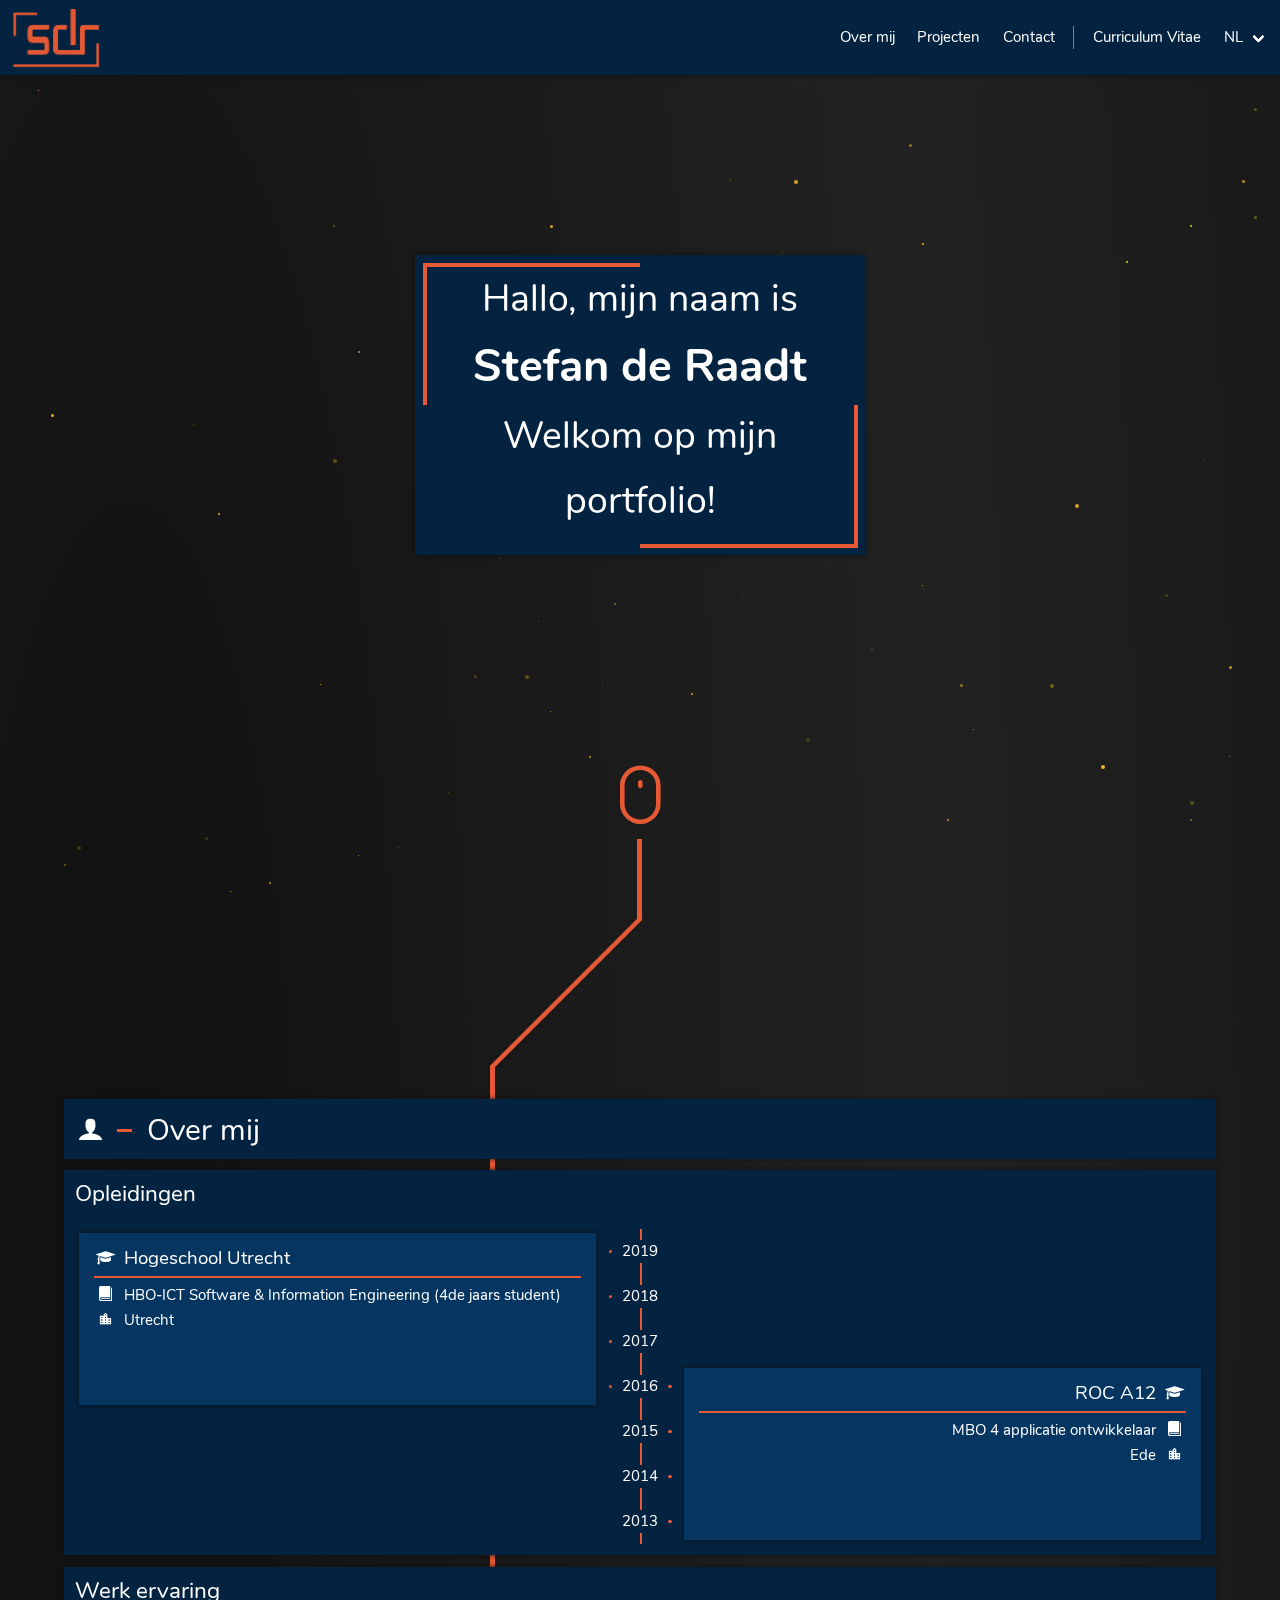
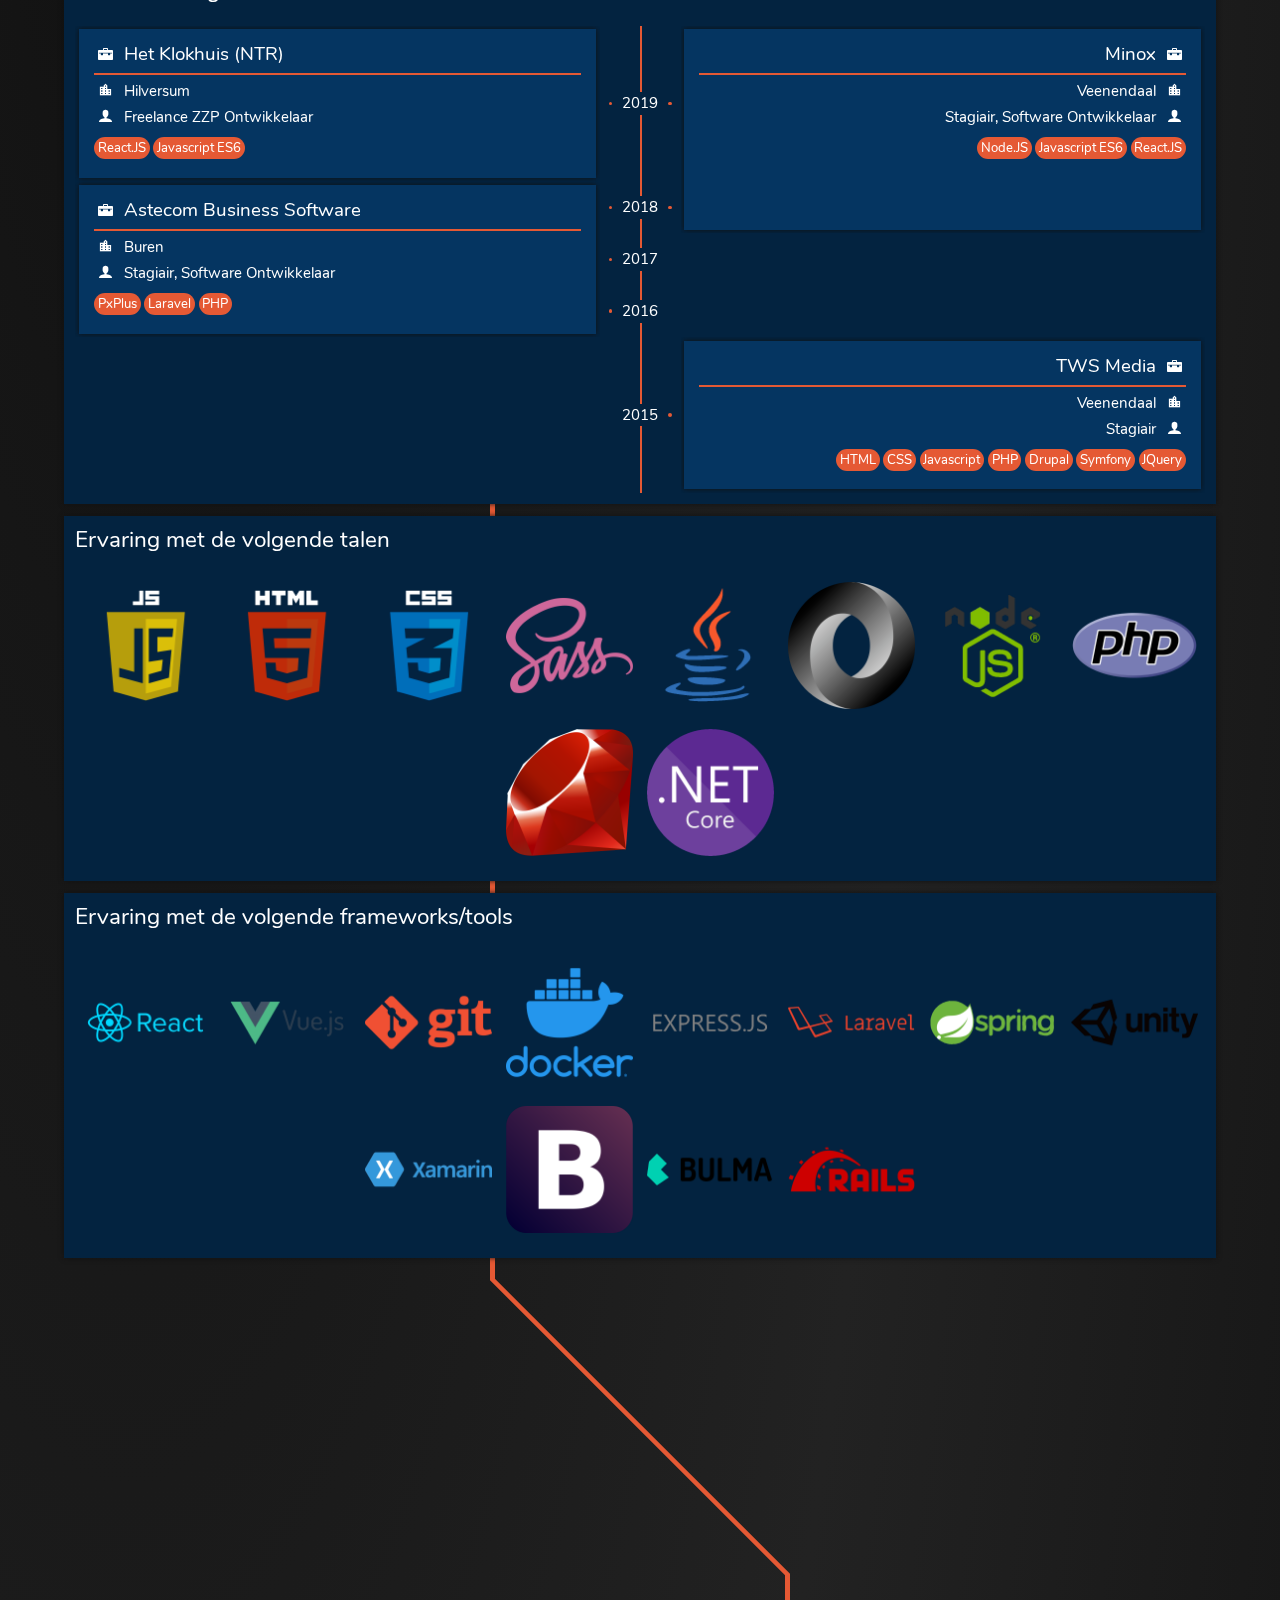
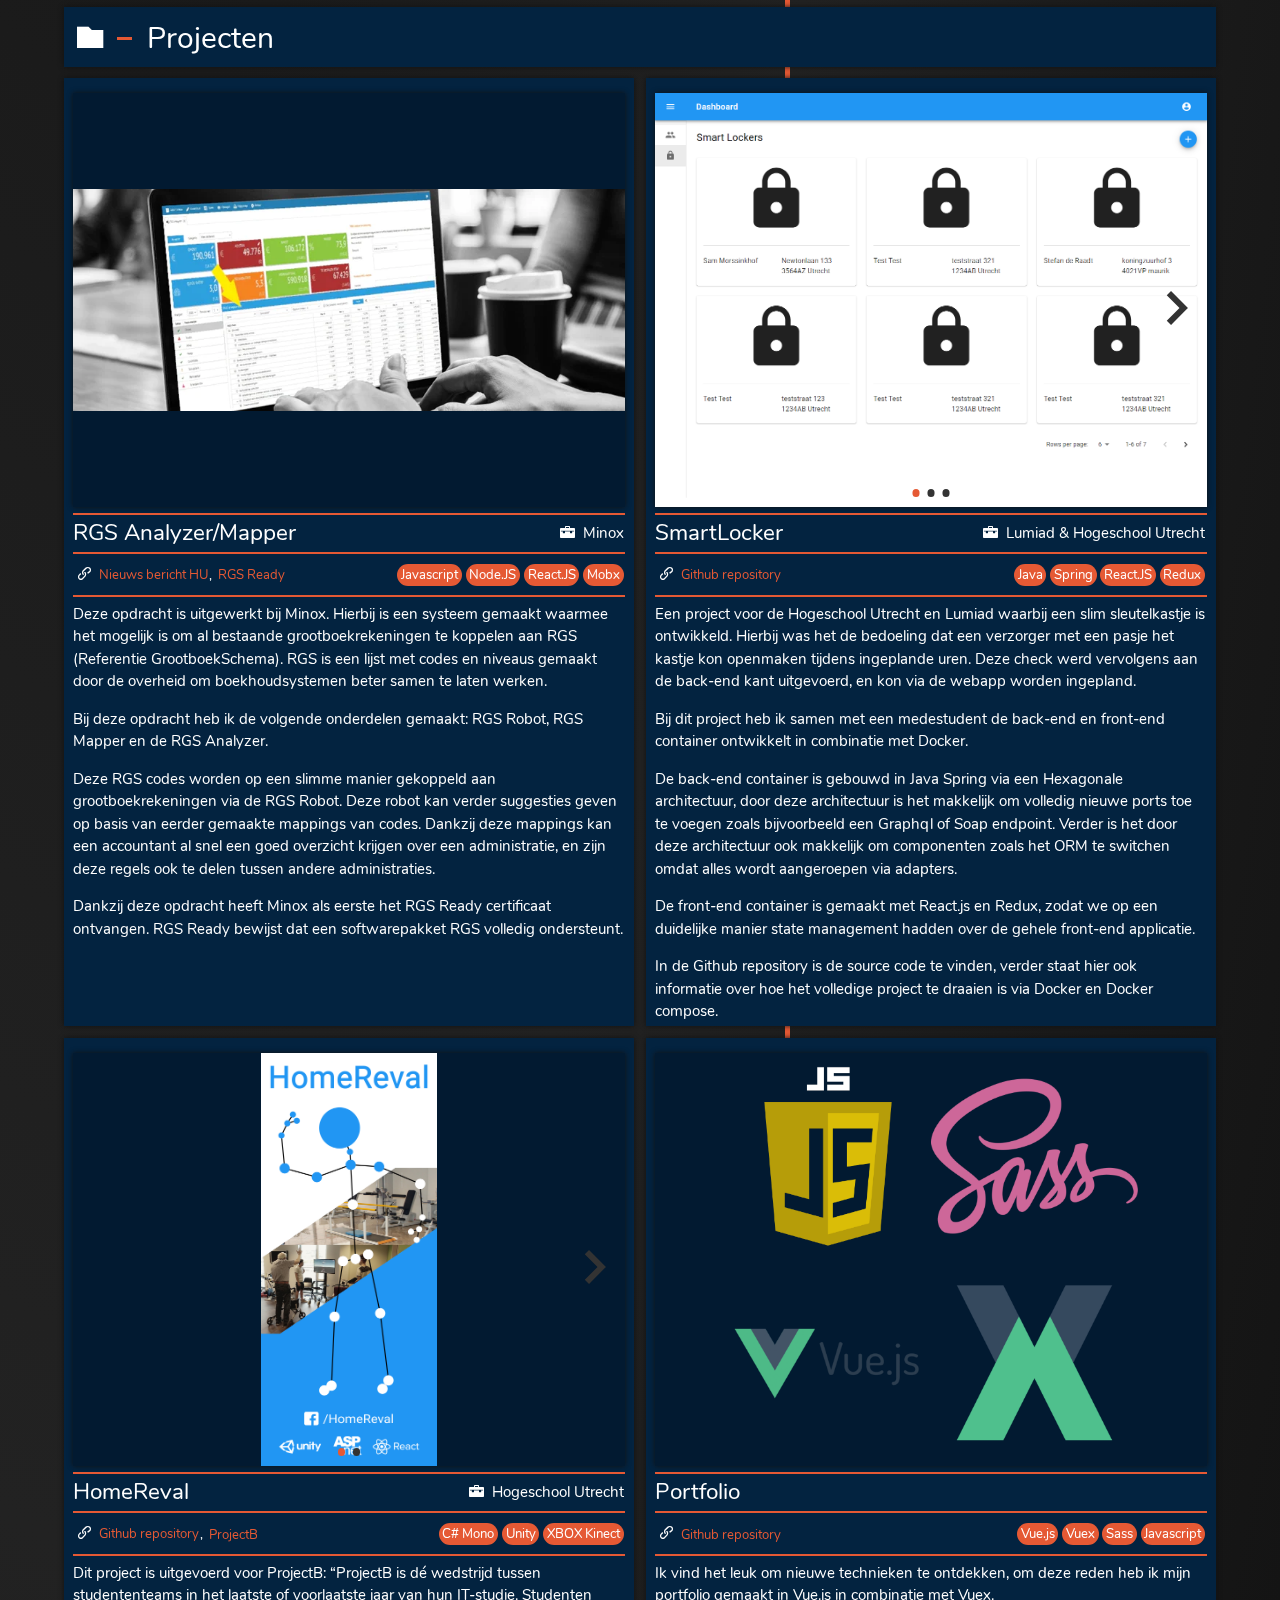
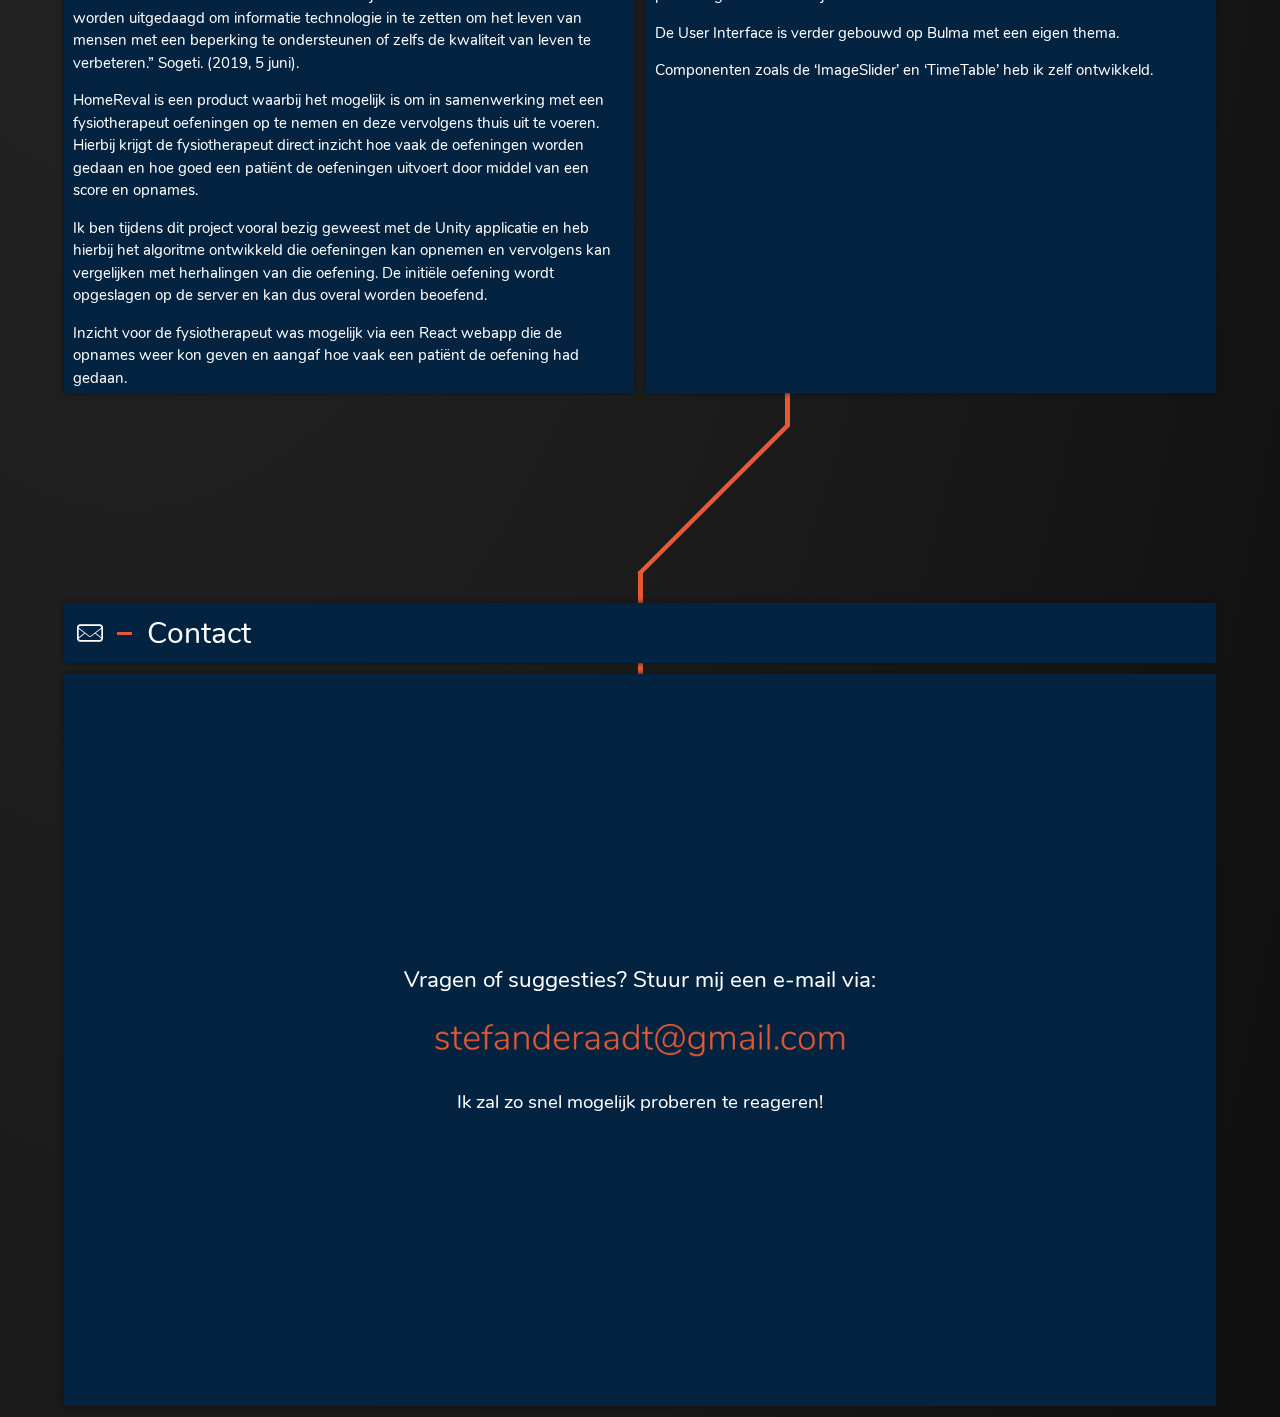
==== index.html @ 0559c555 "Small styling update" ====
<!DOCTYPE html>
<html lang="en">
    <head>
        <base href="/" />
        <meta charset="UTF-8" />
        <meta name="theme-color" content="#032340" />
        <meta
            name="description"
            content="Hello, my name is Stefan de Raadt. I'm a Software Developer from the Netherlands. On this site you can view my past experiences, educations and projects I have worked on."
        />
        <title>Portfolio - Stefan de Raadt</title>
        <link rel="icon" type="image/png" href="/img/stefanderaadt_favicon.png" />
        <meta name="viewport" content="width=device-width, initial-scale=1" />
    <link href="/css/13.e9253e850eeacfdb8cb6.css" rel="stylesheet"><link href="/css/0.e9253e850eeacfdb8cb6.css" rel="stylesheet"></head>
    <body>
        <div id="app"></div>
    <script type="text/javascript" src="/js/e9253e850eeacfdb8cb6.js"></script><script type="text/javascript" src="/js/1.e9253e850eeacfdb8cb6.chunk.js"></script><script type="text/javascript" src="/js/10.e9253e850eeacfdb8cb6.chunk.js"></script><script type="text/javascript" src="/js/2.e9253e850eeacfdb8cb6.chunk.js"></script><script type="text/javascript" src="/js/3.e9253e850eeacfdb8cb6.chunk.js"></script><script type="text/javascript" src="/js/4.e9253e850eeacfdb8cb6.chunk.js"></script><script type="text/javascript" src="/js/5.e9253e850eeacfdb8cb6.chunk.js"></script><script type="text/javascript" src="/js/7.e9253e850eeacfdb8cb6.chunk.js"></script><script type="text/javascript" src="/js/8.e9253e850eeacfdb8cb6.chunk.js"></script><script type="text/javascript" src="/js/9.e9253e850eeacfdb8cb6.chunk.js"></script><script type="text/javascript" src="/js/6.e9253e850eeacfdb8cb6.chunk.js"></script><script type="text/javascript" src="/js/11.e9253e850eeacfdb8cb6.chunk.js"></script><script type="text/javascript" src="/js/13.e9253e850eeacfdb8cb6.chunk.js"></script><script type="text/javascript" src="/js/0.e9253e850eeacfdb8cb6.chunk.js"></script></body>
</html>
---- css/13.e9253e850eeacfdb8cb6.css ----
@font-face{font-family:icomoon;src:url(/27f026b7b04cab1fce0d866ac9b030f3.eot);src:url(/27f026b7b04cab1fce0d866ac9b030f3.eot#iefix) format("embedded-opentype"),url(/20eb9d4a3ce5fc6c98508d06d0e3b0b8.ttf) format("truetype"),url([data-uri]) format("woff"),url(/5e19544deb8081b0eed5aa6bdc88b769.svg#icomoon) format("svg");font-weight:400;font-style:normal;font-display:block}[class*=" icon-"],[class^=icon-]{font-family:icomoon!important;speak:none;font-style:normal;font-weight:400;font-variant:normal;text-transform:none;line-height:1;-webkit-font-smoothing:antialiased;-moz-osx-font-smoothing:grayscale}.icon-contact:before,.icon-email:before,.icon-envelope:before,.icon-letter:before,.icon-mail:before{content:"\e904"}.icon-location_city:before{content:"\e906"}.icon-cheveron-left:before{content:"\e902"}.icon-cheveron-right:before{content:"\e903"}.icon-graduation-cap:before,.icon-mortar-board:before{content:"\e905"}.icon-mouse:before{content:"\e900"}.icon-home:before{content:"\e901"}.icon-image:before{content:"\e90d"}.icon-book:before{content:"\e91f"}.icon-folder:before{content:"\e92f"}.icon-user:before{content:"\e971"}.icon-cogs:before{content:"\e995"}.icon-briefcase:before{content:"\e9ae"}.icon-link:before{content:"\e9cb"}.icon-share2:before{content:"\ea82"}.icon-github:before{content:"\eab0"}.icon-linkedin:before{content:"\eac9"}
---- css/0.e9253e850eeacfdb8cb6.css ----
@font-face{font-family:Nunito;font-style:normal;font-weight:400;src:local("Nunito Regular"),local("Nunito-Regular"),url(/e9f64790b131c08d6b34a9ecdc453876.ttf) format("truetype");unicode-range:U+00??,U+0131,U+0152-0153,U+02bb-02bc,U+02c6,U+02da,U+02dc,U+2000-206f,U+2074,U+20ac,U+2122,U+2191,U+2193,U+2212,U+2215,U+feff,U+fffd}@font-face{font-family:Nunito;font-style:normal;font-weight:700;src:local("Nunito Bold"),local("Nunito-Bold"),url(/a8c930b08cd5fda37ea9f1c105d1ac61.ttf) format("truetype");unicode-range:U+00??,U+0131,U+0152-0153,U+02bb-02bc,U+02c6,U+02da,U+02dc,U+2000-206f,U+2074,U+20ac,U+2122,U+2191,U+2193,U+2212,U+2215,U+feff,U+fffd}@keyframes spinAround{0%{transform:rotate(0deg)}to{transform:rotate(359deg)}}.breadcrumb,.button,.delete,.file,.is-unselectable,.modal-close,.pagination-ellipsis,.pagination-link,.pagination-next,.pagination-previous,.tabs{-webkit-touch-callout:none;-webkit-user-select:none;-moz-user-select:none;-ms-user-select:none;user-select:none}.navbar-link:not(.is-arrowless):after,.select:not(.is-multiple):not(.is-loading):after{border:3px solid transparent;border-radius:2px;border-right:0;border-top:0;content:" ";display:block;height:.625em;margin-top:-.4375em;pointer-events:none;position:absolute;top:50%;transform:rotate(-45deg);transform-origin:center;width:.625em}.block:not(:last-child),.box:not(:last-child),.breadcrumb:not(:last-child),.content:not(:last-child),.highlight:not(:last-child),.level:not(:last-child),.list:not(:last-child),.message:not(:last-child),.notification:not(:last-child),.progress:not(:last-child),.subtitle:not(:last-child),.table-container:not(:last-child),.table:not(:last-child),.tabs:not(:last-child),.title:not(:last-child){margin-bottom:1.5rem}.delete,.modal-close{-moz-appearance:none;-webkit-appearance:none;background-color:rgba(0,0,0,.2);border:none;border-radius:290486px;cursor:pointer;pointer-events:auto;display:inline-block;flex-grow:0;flex-shrink:0;font-size:0;height:20px;max-height:20px;max-width:20px;min-height:20px;min-width:20px;outline:none;position:relative;vertical-align:top;width:20px}.delete:after,.delete:before,.modal-close:after,.modal-close:before{background-color:#fff;content:"";display:block;left:50%;position:absolute;top:50%;transform:translateX(-50%) translateY(-50%) rotate(45deg);transform-origin:center center}.delete:before,.modal-close:before{height:2px;width:50%}.delete:after,.modal-close:after{height:50%;width:2px}.delete:focus,.delete:hover,.modal-close:focus,.modal-close:hover{background-color:rgba(0,0,0,.3)}.delete:active,.modal-close:active{background-color:rgba(0,0,0,.4)}.is-small.delete,.is-small.modal-close{height:16px;max-height:16px;max-width:16px;min-height:16px;min-width:16px;width:16px}.is-medium.delete,.is-medium.modal-close{height:24px;max-height:24px;max-width:24px;min-height:24px;min-width:24px;width:24px}.is-large.delete,.is-large.modal-close{height:32px;max-height:32px;max-width:32px;min-height:32px;min-width:32px;width:32px}.button.is-loading:after,.control.is-loading:after,.loader,.select.is-loading:after{animation:spinAround .5s linear infinite;border-radius:290486px;border-color:transparent transparent #dbdee0 #dbdee0;border-style:solid;border-width:2px;content:"";display:block;height:1em;position:relative;width:1em}.hero-video,.image.is-1by1 .has-ratio,.image.is-1by1 img,.image.is-1by2 .has-ratio,.image.is-1by2 img,.image.is-1by3 .has-ratio,.image.is-1by3 img,.image.is-2by1 .has-ratio,.image.is-2by1 img,.image.is-2by3 .has-ratio,.image.is-2by3 img,.image.is-3by1 .has-ratio,.image.is-3by1 img,.image.is-3by2 .has-ratio,.image.is-3by2 img,.image.is-3by4 .has-ratio,.image.is-3by4 img,.image.is-3by5 .has-ratio,.image.is-3by5 img,.image.is-4by3 .has-ratio,.image.is-4by3 img,.image.is-4by5 .has-ratio,.image.is-4by5 img,.image.is-5by3 .has-ratio,.image.is-5by3 img,.image.is-5by4 .has-ratio,.image.is-5by4 img,.image.is-9by16 .has-ratio,.image.is-9by16 img,.image.is-16by9 .has-ratio,.image.is-16by9 img,.image.is-square .has-ratio,.image.is-square img,.is-overlay,.modal,.modal-background{bottom:0;left:0;position:absolute;right:0;top:0}.button,.file-cta,.file-name,.input,.pagination-ellipsis,.pagination-link,.pagination-next,.pagination-previous,.select select,.textarea{-moz-appearance:none;-webkit-appearance:none;align-items:center;border:1px solid transparent;border-radius:.4em;box-shadow:none;display:inline-flex;font-size:15px;height:2.25em;justify-content:flex-start;line-height:1.5;padding:calc(.375em - 1px) calc(.625em - 1px);position:relative;vertical-align:top}.button:active,.button:focus,.file-cta:active,.file-cta:focus,.file-name:active,.file-name:focus,.input:active,.input:focus,.is-active.button,.is-active.file-cta,.is-active.file-name,.is-active.input,.is-active.pagination-ellipsis,.is-active.pagination-link,.is-active.pagination-next,.is-active.pagination-previous,.is-active.textarea,.is-focused.button,.is-focused.file-cta,.is-focused.file-name,.is-focused.input,.is-focused.pagination-ellipsis,.is-focused.pagination-link,.is-focused.pagination-next,.is-focused.pagination-previous,.is-focused.textarea,.pagination-ellipsis:active,.pagination-ellipsis:focus,.pagination-link:active,.pagination-link:focus,.pagination-next:active,.pagination-next:focus,.pagination-previous:active,.pagination-previous:focus,.select select.is-active,.select select.is-focused,.select select:active,.select select:focus,.textarea:active,.textarea:focus{outline:none}.button[disabled],.file-cta[disabled],.file-name[disabled],.input[disabled],.pagination-ellipsis[disabled],.pagination-link[disabled],.pagination-next[disabled],.pagination-previous[disabled],.select fieldset[disabled] select,.select select[disabled],.textarea[disabled],fieldset[disabled] .button,fieldset[disabled] .file-cta,fieldset[disabled] .file-name,fieldset[disabled] .input,fieldset[disabled] .pagination-ellipsis,fieldset[disabled] .pagination-link,fieldset[disabled] .pagination-next,fieldset[disabled] .pagination-previous,fieldset[disabled] .select select,fieldset[disabled] .textarea{cursor:not-allowed}blockquote,body,dd,dl,dt,fieldset,figure,h1,h2,h3,h4,h5,h6,hr,html,iframe,legend,li,ol,p,pre,textarea,ul{margin:0;padding:0}h1,h2,h3,h4,h5,h6{font-size:100%;font-weight:400}ul{list-style:none}button,input,select,textarea{margin:0}html{box-sizing:border-box}*,:after,:before{box-sizing:inherit}embed,iframe,img,object,video{height:auto;max-width:100%}audio{max-width:100%}iframe{border:0}table{border-collapse:collapse;border-spacing:0}td,th{padding:0}td:not([align]),th:not([align]){text-align:left}html{background-color:#222;font-size:15px;-moz-osx-font-smoothing:grayscale;-webkit-font-smoothing:antialiased;min-width:300px;overflow-x:hidden;overflow-y:scroll;text-rendering:optimizeLegibility;text-size-adjust:100%}article,aside,figure,footer,header,hgroup,section{display:block}body,button,input,select,textarea{font-family:Nunito,sans-serif}code,pre{-moz-osx-font-smoothing:auto;-webkit-font-smoothing:auto;font-family:Inconsolata,Consolas,Monaco,monospace}body{color:#fff;font-size:1em;font-weight:400;line-height:1.5}a{color:#e55934;cursor:pointer;text-decoration:none}a strong{color:currentColor}a:hover{color:#e86b4b}code{color:#8c0303;font-size:.875em;font-weight:400;padding:.25em .5em}code,hr{background-color:#111}hr{border:none;display:block;height:2px;margin:1.5rem 0}img{height:auto;max-width:100%}input[type=checkbox],input[type=radio]{vertical-align:baseline}small{font-size:.875em}span{font-style:inherit;font-weight:inherit}strong{color:#f2f2f2;font-weight:700}fieldset{border:none}pre{-webkit-overflow-scrolling:touch;background-color:#111;color:#fff;font-size:.875em;overflow-x:auto;padding:1.25rem 1.5rem;white-space:pre;word-wrap:normal}pre code{background-color:transparent;color:currentColor;font-size:1em;padding:0}table td,table th{vertical-align:top}table td:not([align]),table th:not([align]){text-align:left}table th{color:#f2f2f2}.is-clearfix:after{clear:both;content:" ";display:table}.is-pulled-left{float:left!important}.is-pulled-right{float:right!important}.is-clipped{overflow:hidden!important}.is-size-1{font-size:3rem!important}.is-size-2{font-size:2.5rem!important}.is-size-3{font-size:2rem!important}.is-size-4{font-size:1.5rem!important}.is-size-5{font-size:1.25rem!important}.is-size-6{font-size:15px!important}.is-size-7{font-size:.85em!important}@media screen and (max-width:768px){.is-size-1-mobile{font-size:3rem!important}.is-size-2-mobile{font-size:2.5rem!important}.is-size-3-mobile{font-size:2rem!important}.is-size-4-mobile{font-size:1.5rem!important}.is-size-5-mobile{font-size:1.25rem!important}.is-size-6-mobile{font-size:15px!important}.is-size-7-mobile{font-size:.85em!important}}@media print,screen and (min-width:769px){.is-size-1-tablet{font-size:3rem!important}.is-size-2-tablet{font-size:2.5rem!important}.is-size-3-tablet{font-size:2rem!important}.is-size-4-tablet{font-size:1.5rem!important}.is-size-5-tablet{font-size:1.25rem!important}.is-size-6-tablet{font-size:15px!important}.is-size-7-tablet{font-size:.85em!important}}@media screen and (max-width:1023px){.is-size-1-touch{font-size:3rem!important}.is-size-2-touch{font-size:2.5rem!important}.is-size-3-touch{font-size:2rem!important}.is-size-4-touch{font-size:1.5rem!important}.is-size-5-touch{font-size:1.25rem!important}.is-size-6-touch{font-size:15px!important}.is-size-7-touch{font-size:.85em!important}}@media screen and (min-width:1024px){.is-size-1-desktop{font-size:3rem!important}.is-size-2-desktop{font-size:2.5rem!important}.is-size-3-desktop{font-size:2rem!important}.is-size-4-desktop{font-size:1.5rem!important}.is-size-5-desktop{font-size:1.25rem!important}.is-size-6-desktop{font-size:15px!important}.is-size-7-desktop{font-size:.85em!important}}@media screen and (min-width:1216px){.is-size-1-widescreen{font-size:3rem!important}.is-size-2-widescreen{font-size:2.5rem!important}.is-size-3-widescreen{font-size:2rem!important}.is-size-4-widescreen{font-size:1.5rem!important}.is-size-5-widescreen{font-size:1.25rem!important}.is-size-6-widescreen{font-size:15px!important}.is-size-7-widescreen{font-size:.85em!important}}@media screen and (min-width:1408px){.is-size-1-fullhd{font-size:3rem!important}.is-size-2-fullhd{font-size:2.5rem!important}.is-size-3-fullhd{font-size:2rem!important}.is-size-4-fullhd{font-size:1.5rem!important}.is-size-5-fullhd{font-size:1.25rem!important}.is-size-6-fullhd{font-size:15px!important}.is-size-7-fullhd{font-size:.85em!important}}.has-text-centered{text-align:center!important}.has-text-justified{text-align:justify!important}.has-text-left{text-align:left!important}.has-text-right{text-align:right!important}@media screen and (max-width:768px){.has-text-centered-mobile{text-align:center!important}}@media print,screen and (min-width:769px){.has-text-centered-tablet{text-align:center!important}}@media screen and (min-width:769px) and (max-width:1023px){.has-text-centered-tablet-only{text-align:center!important}}@media screen and (max-width:1023px){.has-text-centered-touch{text-align:center!important}}@media screen and (min-width:1024px){.has-text-centered-desktop{text-align:center!important}}@media screen and (min-width:1024px) and (max-width:1215px){.has-text-centered-desktop-only{text-align:center!important}}@media screen and (min-width:1216px){.has-text-centered-widescreen{text-align:center!important}}@media screen and (min-width:1216px) and (max-width:1407px){.has-text-centered-widescreen-only{text-align:center!important}}@media screen and (min-width:1408px){.has-text-centered-fullhd{text-align:center!important}}@media screen and (max-width:768px){.has-text-justified-mobile{text-align:justify!important}}@media print,screen and (min-width:769px){.has-text-justified-tablet{text-align:justify!important}}@media screen and (min-width:769px) and (max-width:1023px){.has-text-justified-tablet-only{text-align:justify!important}}@media screen and (max-width:1023px){.has-text-justified-touch{text-align:justify!important}}@media screen and (min-width:1024px){.has-text-justified-desktop{text-align:justify!important}}@media screen and (min-width:1024px) and (max-width:1215px){.has-text-justified-desktop-only{text-align:justify!important}}@media screen and (min-width:1216px){.has-text-justified-widescreen{text-align:justify!important}}@media screen and (min-width:1216px) and (max-width:1407px){.has-text-justified-widescreen-only{text-align:justify!important}}@media screen and (min-width:1408px){.has-text-justified-fullhd{text-align:justify!important}}@media screen and (max-width:768px){.has-text-left-mobile{text-align:left!important}}@media print,screen and (min-width:769px){.has-text-left-tablet{text-align:left!important}}@media screen and (min-width:769px) and (max-width:1023px){.has-text-left-tablet-only{text-align:left!important}}@media screen and (max-width:1023px){.has-text-left-touch{text-align:left!important}}@media screen and (min-width:1024px){.has-text-left-desktop{text-align:left!important}}@media screen and (min-width:1024px) and (max-width:1215px){.has-text-left-desktop-only{text-align:left!important}}@media screen and (min-width:1216px){.has-text-left-widescreen{text-align:left!important}}@media screen and (min-width:1216px) and (max-width:1407px){.has-text-left-widescreen-only{text-align:left!important}}@media screen and (min-width:1408px){.has-text-left-fullhd{text-align:left!important}}@media screen and (max-width:768px){.has-text-right-mobile{text-align:right!important}}@media print,screen and (min-width:769px){.has-text-right-tablet{text-align:right!important}}@media screen and (min-width:769px) and (max-width:1023px){.has-text-right-tablet-only{text-align:right!important}}@media screen and (max-width:1023px){.has-text-right-touch{text-align:right!important}}@media screen and (min-width:1024px){.has-text-right-desktop{text-align:right!important}}@media screen and (min-width:1024px) and (max-width:1215px){.has-text-right-desktop-only{text-align:right!important}}@media screen and (min-width:1216px){.has-text-right-widescreen{text-align:right!important}}@media screen and (min-width:1216px) and (max-width:1407px){.has-text-right-widescreen-only{text-align:right!important}}@media screen and (min-width:1408px){.has-text-right-fullhd{text-align:right!important}}.is-capitalized{text-transform:capitalize!important}.is-lowercase{text-transform:lowercase!important}.is-uppercase{text-transform:uppercase!important}.is-italic{font-style:italic!important}.has-text-white{color:#fff!important}a.has-text-white:focus,a.has-text-white:hover{color:#e6e6e6!important}.has-background-white{background-color:#fff!important}.has-text-black,a.has-text-black:focus,a.has-text-black:hover{color:#000!important}.has-background-black{background-color:#000!important}.has-text-light{color:#ecf0f1!important}a.has-text-light:focus,a.has-text-light:hover{color:#cfd9db!important}.has-background-light{background-color:#ecf0f1!important}.has-text-dark{color:#111!important}a.has-text-dark:focus,a.has-text-dark:hover{color:#000!important}.has-background-dark{background-color:#111!important}.has-text-primary{color:#032340!important}a.has-text-primary:focus,a.has-text-primary:hover{color:#01080f!important}.has-background-primary{background-color:#032340!important}.has-text-link{color:#e55934!important}a.has-text-link:focus,a.has-text-link:hover{color:#cc3f1a!important}.has-background-link{background-color:#e55934!important}.has-text-info{color:#209cee!important}a.has-text-info:focus,a.has-text-info:hover{color:#0f81cc!important}.has-background-info{background-color:#209cee!important}.has-text-success{color:#18c460!important}a.has-text-success:focus,a.has-text-success:hover{color:#12974a!important}.has-background-success{background-color:#18c460!important}.has-text-warning{color:#ffc71f!important}a.has-text-warning:focus,a.has-text-warning:hover{color:#ebb000!important}.has-background-warning{background-color:#ffc71f!important}.has-text-danger{color:#8c0303!important}a.has-text-danger:focus,a.has-text-danger:hover{color:#5a0202!important}.has-background-danger{background-color:#8c0303!important}.has-text-black-bis{color:#121212!important}.has-background-black-bis{background-color:#121212!important}.has-text-black-ter{color:#242424!important}.has-background-black-ter{background-color:#242424!important}.has-text-grey-darker{color:#111!important}.has-background-grey-darker{background-color:#111!important}.has-text-grey-dark{color:#222!important}.has-background-grey-dark{background-color:#222!important}.has-text-grey{color:#333!important}.has-background-grey{background-color:#333!important}.has-text-grey-light{color:#8c9b9d!important}.has-background-grey-light{background-color:#8c9b9d!important}.has-text-grey-lighter{color:#dbdee0!important}.has-background-grey-lighter{background-color:#dbdee0!important}.has-text-white-ter{color:#ecf0f1!important}.has-background-white-ter{background-color:#ecf0f1!important}.has-text-white-bis{color:#fafafa!important}.has-background-white-bis{background-color:#fafafa!important}.has-text-weight-light{font-weight:300!important}.has-text-weight-normal{font-weight:400!important}.has-text-weight-medium{font-weight:500!important}.has-text-weight-semibold{font-weight:600!important}.has-text-weight-bold{font-weight:700!important}.is-family-primary,.is-family-sans-serif,.is-family-secondary{font-family:Nunito,sans-serif!important}.is-family-code,.is-family-monospace{font-family:Inconsolata,Consolas,Monaco,monospace!important}.is-block{display:block!important}@media screen and (max-width:768px){.is-block-mobile{display:block!important}}@media print,screen and (min-width:769px){.is-block-tablet{display:block!important}}@media screen and (min-width:769px) and (max-width:1023px){.is-block-tablet-only{display:block!important}}@media screen and (max-width:1023px){.is-block-touch{display:block!important}}@media screen and (min-width:1024px){.is-block-desktop{display:block!important}}@media screen and (min-width:1024px) and (max-width:1215px){.is-block-desktop-only{display:block!important}}@media screen and (min-width:1216px){.is-block-widescreen{display:block!important}}@media screen and (min-width:1216px) and (max-width:1407px){.is-block-widescreen-only{display:block!important}}@media screen and (min-width:1408px){.is-block-fullhd{display:block!important}}.is-flex{display:flex!important}@media screen and (max-width:768px){.is-flex-mobile{display:flex!important}}@media print,screen and (min-width:769px){.is-flex-tablet{display:flex!important}}@media screen and (min-width:769px) and (max-width:1023px){.is-flex-tablet-only{display:flex!important}}@media screen and (max-width:1023px){.is-flex-touch{display:flex!important}}@media screen and (min-width:1024px){.is-flex-desktop{display:flex!important}}@media screen and (min-width:1024px) and (max-width:1215px){.is-flex-desktop-only{display:flex!important}}@media screen and (min-width:1216px){.is-flex-widescreen{display:flex!important}}@media screen and (min-width:1216px) and (max-width:1407px){.is-flex-widescreen-only{display:flex!important}}@media screen and (min-width:1408px){.is-flex-fullhd{display:flex!important}}.is-inline{display:inline!important}@media screen and (max-width:768px){.is-inline-mobile{display:inline!important}}@media print,screen and (min-width:769px){.is-inline-tablet{display:inline!important}}@media screen and (min-width:769px) and (max-width:1023px){.is-inline-tablet-only{display:inline!important}}@media screen and (max-width:1023px){.is-inline-touch{display:inline!important}}@media screen and (min-width:1024px){.is-inline-desktop{display:inline!important}}@media screen and (min-width:1024px) and (max-width:1215px){.is-inline-desktop-only{display:inline!important}}@media screen and (min-width:1216px){.is-inline-widescreen{display:inline!important}}@media screen and (min-width:1216px) and (max-width:1407px){.is-inline-widescreen-only{display:inline!important}}@media screen and (min-width:1408px){.is-inline-fullhd{display:inline!important}}.is-inline-block{display:inline-block!important}@media screen and (max-width:768px){.is-inline-block-mobile{display:inline-block!important}}@media print,screen and (min-width:769px){.is-inline-block-tablet{display:inline-block!important}}@media screen and (min-width:769px) and (max-width:1023px){.is-inline-block-tablet-only{display:inline-block!important}}@media screen and (max-width:1023px){.is-inline-block-touch{display:inline-block!important}}@media screen and (min-width:1024px){.is-inline-block-desktop{display:inline-block!important}}@media screen and (min-width:1024px) and (max-width:1215px){.is-inline-block-desktop-only{display:inline-block!important}}@media screen and (min-width:1216px){.is-inline-block-widescreen{display:inline-block!important}}@media screen and (min-width:1216px) and (max-width:1407px){.is-inline-block-widescreen-only{display:inline-block!important}}@media screen and (min-width:1408px){.is-inline-block-fullhd{display:inline-block!important}}.is-inline-flex{display:inline-flex!important}@media screen and (max-width:768px){.is-inline-flex-mobile{display:inline-flex!important}}@media print,screen and (min-width:769px){.is-inline-flex-tablet{display:inline-flex!important}}@media screen and (min-width:769px) and (max-width:1023px){.is-inline-flex-tablet-only{display:inline-flex!important}}@media screen and (max-width:1023px){.is-inline-flex-touch{display:inline-flex!important}}@media screen and (min-width:1024px){.is-inline-flex-desktop{display:inline-flex!important}}@media screen and (min-width:1024px) and (max-width:1215px){.is-inline-flex-desktop-only{display:inline-flex!important}}@media screen and (min-width:1216px){.is-inline-flex-widescreen{display:inline-flex!important}}@media screen and (min-width:1216px) and (max-width:1407px){.is-inline-flex-widescreen-only{display:inline-flex!important}}@media screen and (min-width:1408px){.is-inline-flex-fullhd{display:inline-flex!important}}.is-hidden{display:none!important}.is-sr-only{border:none!important;clip:rect(0,0,0,0)!important;height:.01em!important;overflow:hidden!important;padding:0!important;position:absolute!important;white-space:nowrap!important;width:.01em!important}@media screen and (max-width:768px){.is-hidden-mobile{display:none!important}}@media print,screen and (min-width:769px){.is-hidden-tablet{display:none!important}}@media screen and (min-width:769px) and (max-width:1023px){.is-hidden-tablet-only{display:none!important}}@media screen and (max-width:1023px){.is-hidden-touch{display:none!important}}@media screen and (min-width:1024px){.is-hidden-desktop{display:none!important}}@media screen and (min-width:1024px) and (max-width:1215px){.is-hidden-desktop-only{display:none!important}}@media screen and (min-width:1216px){.is-hidden-widescreen{display:none!important}}@media screen and (min-width:1216px) and (max-width:1407px){.is-hidden-widescreen-only{display:none!important}}@media screen and (min-width:1408px){.is-hidden-fullhd{display:none!important}}.is-invisible{visibility:hidden!important}@media screen and (max-width:768px){.is-invisible-mobile{visibility:hidden!important}}@media print,screen and (min-width:769px){.is-invisible-tablet{visibility:hidden!important}}@media screen and (min-width:769px) and (max-width:1023px){.is-invisible-tablet-only{visibility:hidden!important}}@media screen and (max-width:1023px){.is-invisible-touch{visibility:hidden!important}}@media screen and (min-width:1024px){.is-invisible-desktop{visibility:hidden!important}}@media screen and (min-width:1024px) and (max-width:1215px){.is-invisible-desktop-only{visibility:hidden!important}}@media screen and (min-width:1216px){.is-invisible-widescreen{visibility:hidden!important}}@media screen and (min-width:1216px) and (max-width:1407px){.is-invisible-widescreen-only{visibility:hidden!important}}@media screen and (min-width:1408px){.is-invisible-fullhd{visibility:hidden!important}}.is-marginless{margin:0!important}.is-paddingless{padding:0!important}.is-radiusless{border-radius:0!important}.is-shadowless{box-shadow:none!important}.is-relative{position:relative!important}.box{background-color:#222;border-radius:8px;box-shadow:none;color:#fff;display:block;padding:1.25rem}a.box:focus,a.box:hover{box-shadow:0 2px 3px rgba(0,0,0,.1),0 0 0 1px #e55934}a.box:active{box-shadow:inset 0 1px 2px rgba(0,0,0,.2),0 0 0 1px #e55934}.button{background-color:#111;border-color:#373737;border-width:1px;color:#032340;cursor:pointer;justify-content:center;padding:calc(.375em - 1px) .75em;text-align:center;white-space:nowrap}.button strong{color:inherit}.button .icon,.button .icon.is-large,.button .icon.is-medium,.button .icon.is-small{height:1.5em;width:1.5em}.button .icon:first-child:not(:last-child){margin-left:calc(-.375em - 1px);margin-right:.1875em}.button .icon:last-child:not(:first-child){margin-left:.1875em;margin-right:calc(-.375em - 1px)}.button .icon:first-child:last-child{margin-left:calc(-.375em - 1px);margin-right:calc(-.375em - 1px)}.button.is-hovered,.button:hover{border-color:#8c9b9d;color:#f2f2f2}.button.is-focused,.button:focus{border-color:#8c9b9d;color:#e2471d}.button.is-focused:not(:active),.button:focus:not(:active){box-shadow:0 0 0 .125em rgba(229,89,52,.25)}.button.is-active,.button:active{border-color:#222;color:#f2f2f2}.button.is-text{background-color:transparent;border-color:transparent;color:#fff;text-decoration:underline}.button.is-text.is-focused,.button.is-text.is-hovered,.button.is-text:focus,.button.is-text:hover{background-color:#111;color:#f2f2f2}.button.is-text.is-active,.button.is-text:active{background-color:#040404;color:#f2f2f2}.button.is-text[disabled],fieldset[disabled] .button.is-text{background-color:transparent;border-color:transparent;box-shadow:none}.button.is-white{background-color:#fff;border-color:transparent;color:#000}.button.is-white.is-hovered,.button.is-white:hover{background-color:#f9f9f9;border-color:transparent;color:#000}.button.is-white.is-focused,.button.is-white:focus{border-color:transparent;color:#000}.button.is-white.is-focused:not(:active),.button.is-white:focus:not(:active){box-shadow:0 0 0 .125em hsla(0,0%,100%,.25)}.button.is-white.is-active,.button.is-white:active{background-color:#f2f2f2;border-color:transparent;color:#000}.button.is-white[disabled],fieldset[disabled] .button.is-white{background-color:#fff;border-color:transparent;box-shadow:none}.button.is-white.is-inverted{background-color:#000;color:#fff}.button.is-white.is-inverted.is-hovered,.button.is-white.is-inverted:hover{background-color:#000}.button.is-white.is-inverted[disabled],fieldset[disabled] .button.is-white.is-inverted{background-color:#000;border-color:transparent;box-shadow:none;color:#fff}.button.is-white.is-loading:after{border-color:transparent transparent #000 #000!important}.button.is-white.is-outlined{background-color:transparent;border-color:#fff;color:#fff}.button.is-white.is-outlined.is-focused,.button.is-white.is-outlined.is-hovered,.button.is-white.is-outlined:focus,.button.is-white.is-outlined:hover{background-color:#fff;border-color:#fff;color:#000}.button.is-white.is-outlined.is-loading:after{border-color:transparent transparent #fff #fff!important}.button.is-white.is-outlined.is-loading.is-focused:after,.button.is-white.is-outlined.is-loading.is-hovered:after,.button.is-white.is-outlined.is-loading:focus:after,.button.is-white.is-outlined.is-loading:hover:after{border-color:transparent transparent #000 #000!important}.button.is-white.is-outlined[disabled],fieldset[disabled] .button.is-white.is-outlined{background-color:transparent;border-color:#fff;box-shadow:none;color:#fff}.button.is-white.is-inverted.is-outlined{background-color:transparent;border-color:#000;color:#000}.button.is-white.is-inverted.is-outlined.is-focused,.button.is-white.is-inverted.is-outlined.is-hovered,.button.is-white.is-inverted.is-outlined:focus,.button.is-white.is-inverted.is-outlined:hover{background-color:#000;color:#fff}.button.is-white.is-inverted.is-outlined.is-loading.is-focused:after,.button.is-white.is-inverted.is-outlined.is-loading.is-hovered:after,.button.is-white.is-inverted.is-outlined.is-loading:focus:after,.button.is-white.is-inverted.is-outlined.is-loading:hover:after{border-color:transparent transparent #fff #fff!important}.button.is-white.is-inverted.is-outlined[disabled],fieldset[disabled] .button.is-white.is-inverted.is-outlined{background-color:transparent;border-color:#000;box-shadow:none;color:#000}.button.is-black,.button.is-black.is-hovered,.button.is-black:hover{background-color:#000;border-color:transparent;color:#fff}.button.is-black.is-focused,.button.is-black:focus{border-color:transparent;color:#fff}.button.is-black.is-focused:not(:active),.button.is-black:focus:not(:active){box-shadow:0 0 0 .125em rgba(0,0,0,.25)}.button.is-black.is-active,.button.is-black:active{background-color:#000;border-color:transparent;color:#fff}.button.is-black[disabled],fieldset[disabled] .button.is-black{background-color:#000;border-color:transparent;box-shadow:none}.button.is-black.is-inverted{background-color:#fff;color:#000}.button.is-black.is-inverted.is-hovered,.button.is-black.is-inverted:hover{background-color:#f2f2f2}.button.is-black.is-inverted[disabled],fieldset[disabled] .button.is-black.is-inverted{background-color:#fff;border-color:transparent;box-shadow:none;color:#000}.button.is-black.is-loading:after{border-color:transparent transparent #fff #fff!important}.button.is-black.is-outlined{background-color:transparent;border-color:#000;color:#000}.button.is-black.is-outlined.is-focused,.button.is-black.is-outlined.is-hovered,.button.is-black.is-outlined:focus,.button.is-black.is-outlined:hover{background-color:#000;border-color:#000;color:#fff}.button.is-black.is-outlined.is-loading:after{border-color:transparent transparent #000 #000!important}.button.is-black.is-outlined.is-loading.is-focused:after,.button.is-black.is-outlined.is-loading.is-hovered:after,.button.is-black.is-outlined.is-loading:focus:after,.button.is-black.is-outlined.is-loading:hover:after{border-color:transparent transparent #fff #fff!important}.button.is-black.is-outlined[disabled],fieldset[disabled] .button.is-black.is-outlined{background-color:transparent;border-color:#000;box-shadow:none;color:#000}.button.is-black.is-inverted.is-outlined{background-color:transparent;border-color:#fff;color:#fff}.button.is-black.is-inverted.is-outlined.is-focused,.button.is-black.is-inverted.is-outlined.is-hovered,.button.is-black.is-inverted.is-outlined:focus,.button.is-black.is-inverted.is-outlined:hover{background-color:#fff;color:#000}.button.is-black.is-inverted.is-outlined.is-loading.is-focused:after,.button.is-black.is-inverted.is-outlined.is-loading.is-hovered:after,.button.is-black.is-inverted.is-outlined.is-loading:focus:after,.button.is-black.is-inverted.is-outlined.is-loading:hover:after{border-color:transparent transparent #000 #000!important}.button.is-black.is-inverted.is-outlined[disabled],fieldset[disabled] .button.is-black.is-inverted.is-outlined{background-color:transparent;border-color:#fff;box-shadow:none;color:#fff}.button.is-light{background-color:#ecf0f1;border-color:transparent;color:#111}.button.is-light.is-hovered,.button.is-light:hover{background-color:#e5eaec;border-color:transparent;color:#111}.button.is-light.is-focused,.button.is-light:focus{border-color:transparent;color:#111}.button.is-light.is-focused:not(:active),.button.is-light:focus:not(:active){box-shadow:0 0 0 .125em rgba(236,240,241,.25)}.button.is-light.is-active,.button.is-light:active{background-color:#dde4e6;border-color:transparent;color:#111}.button.is-light[disabled],fieldset[disabled] .button.is-light{background-color:#ecf0f1;border-color:transparent;box-shadow:none}.button.is-light.is-inverted{background-color:#111;color:#ecf0f1}.button.is-light.is-inverted.is-hovered,.button.is-light.is-inverted:hover{background-color:#040404}.button.is-light.is-inverted[disabled],fieldset[disabled] .button.is-light.is-inverted{background-color:#111;border-color:transparent;box-shadow:none;color:#ecf0f1}.button.is-light.is-loading:after{border-color:transparent transparent #111 #111!important}.button.is-light.is-outlined{background-color:transparent;border-color:#ecf0f1;color:#ecf0f1}.button.is-light.is-outlined.is-focused,.button.is-light.is-outlined.is-hovered,.button.is-light.is-outlined:focus,.button.is-light.is-outlined:hover{background-color:#ecf0f1;border-color:#ecf0f1;color:#111}.button.is-light.is-outlined.is-loading:after{border-color:transparent transparent #ecf0f1 #ecf0f1!important}.button.is-light.is-outlined.is-loading.is-focused:after,.button.is-light.is-outlined.is-loading.is-hovered:after,.button.is-light.is-outlined.is-loading:focus:after,.button.is-light.is-outlined.is-loading:hover:after{border-color:transparent transparent #111 #111!important}.button.is-light.is-outlined[disabled],fieldset[disabled] .button.is-light.is-outlined{background-color:transparent;border-color:#ecf0f1;box-shadow:none;color:#ecf0f1}.button.is-light.is-inverted.is-outlined{background-color:transparent;border-color:#111;color:#111}.button.is-light.is-inverted.is-outlined.is-focused,.button.is-light.is-inverted.is-outlined.is-hovered,.button.is-light.is-inverted.is-outlined:focus,.button.is-light.is-inverted.is-outlined:hover{background-color:#111;color:#ecf0f1}.button.is-light.is-inverted.is-outlined.is-loading.is-focused:after,.button.is-light.is-inverted.is-outlined.is-loading.is-hovered:after,.button.is-light.is-inverted.is-outlined.is-loading:focus:after,.button.is-light.is-inverted.is-outlined.is-loading:hover:after{border-color:transparent transparent #ecf0f1 #ecf0f1!important}.button.is-light.is-inverted.is-outlined[disabled],fieldset[disabled] .button.is-light.is-inverted.is-outlined{background-color:transparent;border-color:#111;box-shadow:none;color:#111}.button.is-dark{background-color:#111;border-color:transparent;color:#ecf0f1}.button.is-dark.is-hovered,.button.is-dark:hover{background-color:#0b0b0b;border-color:transparent;color:#ecf0f1}.button.is-dark.is-focused,.button.is-dark:focus{border-color:transparent;color:#ecf0f1}.button.is-dark.is-focused:not(:active),.button.is-dark:focus:not(:active){box-shadow:0 0 0 .125em rgba(17,17,17,.25)}.button.is-dark.is-active,.button.is-dark:active{background-color:#040404;border-color:transparent;color:#ecf0f1}.button.is-dark[disabled],fieldset[disabled] .button.is-dark{background-color:#111;border-color:transparent;box-shadow:none}.button.is-dark.is-inverted{background-color:#ecf0f1;color:#111}.button.is-dark.is-inverted.is-hovered,.button.is-dark.is-inverted:hover{background-color:#dde4e6}.button.is-dark.is-inverted[disabled],fieldset[disabled] .button.is-dark.is-inverted{background-color:#ecf0f1;border-color:transparent;box-shadow:none;color:#111}.button.is-dark.is-loading:after{border-color:transparent transparent #ecf0f1 #ecf0f1!important}.button.is-dark.is-outlined{background-color:transparent;border-color:#111;color:#111}.button.is-dark.is-outlined.is-focused,.button.is-dark.is-outlined.is-hovered,.button.is-dark.is-outlined:focus,.button.is-dark.is-outlined:hover{background-color:#111;border-color:#111;color:#ecf0f1}.button.is-dark.is-outlined.is-loading:after{border-color:transparent transparent #111 #111!important}.button.is-dark.is-outlined.is-loading.is-focused:after,.button.is-dark.is-outlined.is-loading.is-hovered:after,.button.is-dark.is-outlined.is-loading:focus:after,.button.is-dark.is-outlined.is-loading:hover:after{border-color:transparent transparent #ecf0f1 #ecf0f1!important}.button.is-dark.is-outlined[disabled],fieldset[disabled] .button.is-dark.is-outlined{background-color:transparent;border-color:#111;box-shadow:none;color:#111}.button.is-dark.is-inverted.is-outlined{background-color:transparent;border-color:#ecf0f1;color:#ecf0f1}.button.is-dark.is-inverted.is-outlined.is-focused,.button.is-dark.is-inverted.is-outlined.is-hovered,.button.is-dark.is-inverted.is-outlined:focus,.button.is-dark.is-inverted.is-outlined:hover{background-color:#ecf0f1;color:#111}.button.is-dark.is-inverted.is-outlined.is-loading.is-focused:after,.button.is-dark.is-inverted.is-outlined.is-loading.is-hovered:after,.button.is-dark.is-inverted.is-outlined.is-loading:focus:after,.button.is-dark.is-inverted.is-outlined.is-loading:hover:after{border-color:transparent transparent #111 #111!important}.button.is-dark.is-inverted.is-outlined[disabled],fieldset[disabled] .button.is-dark.is-inverted.is-outlined{background-color:transparent;border-color:#ecf0f1;box-shadow:none;color:#ecf0f1}.button.is-primary{background-color:#032340;border-color:transparent;color:#fff}.button.is-primary.is-hovered,.button.is-primary:hover{background-color:#021c34;border-color:transparent;color:#fff}.button.is-primary.is-focused,.button.is-primary:focus{border-color:transparent;color:#fff}.button.is-primary.is-focused:not(:active),.button.is-primary:focus:not(:active){box-shadow:0 0 0 .125em rgba(3,35,64,.25)}.button.is-primary.is-active,.button.is-primary:active{background-color:#021628;border-color:transparent;color:#fff}.button.is-primary[disabled],fieldset[disabled] .button.is-primary{background-color:#032340;border-color:transparent;box-shadow:none}.button.is-primary.is-inverted{background-color:#fff;color:#032340}.button.is-primary.is-inverted.is-hovered,.button.is-primary.is-inverted:hover{background-color:#f2f2f2}.button.is-primary.is-inverted[disabled],fieldset[disabled] .button.is-primary.is-inverted{background-color:#fff;border-color:transparent;box-shadow:none;color:#032340}.button.is-primary.is-loading:after{border-color:transparent transparent #fff #fff!important}.button.is-primary.is-outlined{background-color:transparent;border-color:#032340;color:#032340}.button.is-primary.is-outlined.is-focused,.button.is-primary.is-outlined.is-hovered,.button.is-primary.is-outlined:focus,.button.is-primary.is-outlined:hover{background-color:#032340;border-color:#032340;color:#fff}.button.is-primary.is-outlined.is-loading:after{border-color:transparent transparent #032340 #032340!important}.button.is-primary.is-outlined.is-loading.is-focused:after,.button.is-primary.is-outlined.is-loading.is-hovered:after,.button.is-primary.is-outlined.is-loading:focus:after,.button.is-primary.is-outlined.is-loading:hover:after{border-color:transparent transparent #fff #fff!important}.button.is-primary.is-outlined[disabled],fieldset[disabled] .button.is-primary.is-outlined{background-color:transparent;border-color:#032340;box-shadow:none;color:#032340}.button.is-primary.is-inverted.is-outlined{background-color:transparent;border-color:#fff;color:#fff}.button.is-primary.is-inverted.is-outlined.is-focused,.button.is-primary.is-inverted.is-outlined.is-hovered,.button.is-primary.is-inverted.is-outlined:focus,.button.is-primary.is-inverted.is-outlined:hover{background-color:#fff;color:#032340}.button.is-primary.is-inverted.is-outlined.is-loading.is-focused:after,.button.is-primary.is-inverted.is-outlined.is-loading.is-hovered:after,.button.is-primary.is-inverted.is-outlined.is-loading:focus:after,.button.is-primary.is-inverted.is-outlined.is-loading:hover:after{border-color:transparent transparent #032340 #032340!important}.button.is-primary.is-inverted.is-outlined[disabled],fieldset[disabled] .button.is-primary.is-inverted.is-outlined{background-color:transparent;border-color:#fff;box-shadow:none;color:#fff}.button.is-link{background-color:#e55934;border-color:transparent;color:#fff}.button.is-link.is-hovered,.button.is-link:hover{background-color:#e45029;border-color:transparent;color:#fff}.button.is-link.is-focused,.button.is-link:focus{border-color:transparent;color:#fff}.button.is-link.is-focused:not(:active),.button.is-link:focus:not(:active){box-shadow:0 0 0 .125em rgba(229,89,52,.25)}.button.is-link.is-active,.button.is-link:active{background-color:#e2471d;border-color:transparent;color:#fff}.button.is-link[disabled],fieldset[disabled] .button.is-link{background-color:#e55934;border-color:transparent;box-shadow:none}.button.is-link.is-inverted{background-color:#fff;color:#e55934}.button.is-link.is-inverted.is-hovered,.button.is-link.is-inverted:hover{background-color:#f2f2f2}.button.is-link.is-inverted[disabled],fieldset[disabled] .button.is-link.is-inverted{background-color:#fff;border-color:transparent;box-shadow:none;color:#e55934}.button.is-link.is-loading:after{border-color:transparent transparent #fff #fff!important}.button.is-link.is-outlined{background-color:transparent;border-color:#e55934;color:#e55934}.button.is-link.is-outlined.is-focused,.button.is-link.is-outlined.is-hovered,.button.is-link.is-outlined:focus,.button.is-link.is-outlined:hover{background-color:#e55934;border-color:#e55934;color:#fff}.button.is-link.is-outlined.is-loading:after{border-color:transparent transparent #e55934 #e55934!important}.button.is-link.is-outlined.is-loading.is-focused:after,.button.is-link.is-outlined.is-loading.is-hovered:after,.button.is-link.is-outlined.is-loading:focus:after,.button.is-link.is-outlined.is-loading:hover:after{border-color:transparent transparent #fff #fff!important}.button.is-link.is-outlined[disabled],fieldset[disabled] .button.is-link.is-outlined{background-color:transparent;border-color:#e55934;box-shadow:none;color:#e55934}.button.is-link.is-inverted.is-outlined{background-color:transparent;border-color:#fff;color:#fff}.button.is-link.is-inverted.is-outlined.is-focused,.button.is-link.is-inverted.is-outlined.is-hovered,.button.is-link.is-inverted.is-outlined:focus,.button.is-link.is-inverted.is-outlined:hover{background-color:#fff;color:#e55934}.button.is-link.is-inverted.is-outlined.is-loading.is-focused:after,.button.is-link.is-inverted.is-outlined.is-loading.is-hovered:after,.button.is-link.is-inverted.is-outlined.is-loading:focus:after,.button.is-link.is-inverted.is-outlined.is-loading:hover:after{border-color:transparent transparent #e55934 #e55934!important}.button.is-link.is-inverted.is-outlined[disabled],fieldset[disabled] .button.is-link.is-inverted.is-outlined{background-color:transparent;border-color:#fff;box-shadow:none;color:#fff}.button.is-info{background-color:#209cee;border-color:transparent;color:#fff}.button.is-info.is-hovered,.button.is-info:hover{background-color:#1496ed;border-color:transparent;color:#fff}.button.is-info.is-focused,.button.is-info:focus{border-color:transparent;color:#fff}.button.is-info.is-focused:not(:active),.button.is-info:focus:not(:active){box-shadow:0 0 0 .125em rgba(32,156,238,.25)}.button.is-info.is-active,.button.is-info:active{background-color:#118fe4;border-color:transparent;color:#fff}.button.is-info[disabled],fieldset[disabled] .button.is-info{background-color:#209cee;border-color:transparent;box-shadow:none}.button.is-info.is-inverted{background-color:#fff;color:#209cee}.button.is-info.is-inverted.is-hovered,.button.is-info.is-inverted:hover{background-color:#f2f2f2}.button.is-info.is-inverted[disabled],fieldset[disabled] .button.is-info.is-inverted{background-color:#fff;border-color:transparent;box-shadow:none;color:#209cee}.button.is-info.is-loading:after{border-color:transparent transparent #fff #fff!important}.button.is-info.is-outlined{background-color:transparent;border-color:#209cee;color:#209cee}.button.is-info.is-outlined.is-focused,.button.is-info.is-outlined.is-hovered,.button.is-info.is-outlined:focus,.button.is-info.is-outlined:hover{background-color:#209cee;border-color:#209cee;color:#fff}.button.is-info.is-outlined.is-loading:after{border-color:transparent transparent #209cee #209cee!important}.button.is-info.is-outlined.is-loading.is-focused:after,.button.is-info.is-outlined.is-loading.is-hovered:after,.button.is-info.is-outlined.is-loading:focus:after,.button.is-info.is-outlined.is-loading:hover:after{border-color:transparent transparent #fff #fff!important}.button.is-info.is-outlined[disabled],fieldset[disabled] .button.is-info.is-outlined{background-color:transparent;border-color:#209cee;box-shadow:none;color:#209cee}.button.is-info.is-inverted.is-outlined{background-color:transparent;border-color:#fff;color:#fff}.button.is-info.is-inverted.is-outlined.is-focused,.button.is-info.is-inverted.is-outlined.is-hovered,.button.is-info.is-inverted.is-outlined:focus,.button.is-info.is-inverted.is-outlined:hover{background-color:#fff;color:#209cee}.button.is-info.is-inverted.is-outlined.is-loading.is-focused:after,.button.is-info.is-inverted.is-outlined.is-loading.is-hovered:after,.button.is-info.is-inverted.is-outlined.is-loading:focus:after,.button.is-info.is-inverted.is-outlined.is-loading:hover:after{border-color:transparent transparent #209cee #209cee!important}.button.is-info.is-inverted.is-outlined[disabled],fieldset[disabled] .button.is-info.is-inverted.is-outlined{background-color:transparent;border-color:#fff;box-shadow:none;color:#fff}.button.is-success{background-color:#18c460;border-color:transparent;color:#fff}.button.is-success.is-hovered,.button.is-success:hover{background-color:#17b95a;border-color:transparent;color:#fff}.button.is-success.is-focused,.button.is-success:focus{border-color:transparent;color:#fff}.button.is-success.is-focused:not(:active),.button.is-success:focus:not(:active){box-shadow:0 0 0 .125em rgba(24,196,96,.25)}.button.is-success.is-active,.button.is-success:active{background-color:#15ad55;border-color:transparent;color:#fff}.button.is-success[disabled],fieldset[disabled] .button.is-success{background-color:#18c460;border-color:transparent;box-shadow:none}.button.is-success.is-inverted{background-color:#fff;color:#18c460}.button.is-success.is-inverted.is-hovered,.button.is-success.is-inverted:hover{background-color:#f2f2f2}.button.is-success.is-inverted[disabled],fieldset[disabled] .button.is-success.is-inverted{background-color:#fff;border-color:transparent;box-shadow:none;color:#18c460}.button.is-success.is-loading:after{border-color:transparent transparent #fff #fff!important}.button.is-success.is-outlined{background-color:transparent;border-color:#18c460;color:#18c460}.button.is-success.is-outlined.is-focused,.button.is-success.is-outlined.is-hovered,.button.is-success.is-outlined:focus,.button.is-success.is-outlined:hover{background-color:#18c460;border-color:#18c460;color:#fff}.button.is-success.is-outlined.is-loading:after{border-color:transparent transparent #18c460 #18c460!important}.button.is-success.is-outlined.is-loading.is-focused:after,.button.is-success.is-outlined.is-loading.is-hovered:after,.button.is-success.is-outlined.is-loading:focus:after,.button.is-success.is-outlined.is-loading:hover:after{border-color:transparent transparent #fff #fff!important}.button.is-success.is-outlined[disabled],fieldset[disabled] .button.is-success.is-outlined{background-color:transparent;border-color:#18c460;box-shadow:none;color:#18c460}.button.is-success.is-inverted.is-outlined{background-color:transparent;border-color:#fff;color:#fff}.button.is-success.is-inverted.is-outlined.is-focused,.button.is-success.is-inverted.is-outlined.is-hovered,.button.is-success.is-inverted.is-outlined:focus,.button.is-success.is-inverted.is-outlined:hover{background-color:#fff;color:#18c460}.button.is-success.is-inverted.is-outlined.is-loading.is-focused:after,.button.is-success.is-inverted.is-outlined.is-loading.is-hovered:after,.button.is-success.is-inverted.is-outlined.is-loading:focus:after,.button.is-success.is-inverted.is-outlined.is-loading:hover:after{border-color:transparent transparent #18c460 #18c460!important}.button.is-success.is-inverted.is-outlined[disabled],fieldset[disabled] .button.is-success.is-inverted.is-outlined{background-color:transparent;border-color:#fff;box-shadow:none;color:#fff}.button.is-warning{background-color:#ffc71f;border-color:transparent;color:#fff}.button.is-warning.is-hovered,.button.is-warning:hover{background-color:#ffc412;border-color:transparent;color:#fff}.button.is-warning.is-focused,.button.is-warning:focus{border-color:transparent;color:#fff}.button.is-warning.is-focused:not(:active),.button.is-warning:focus:not(:active){box-shadow:0 0 0 .125em rgba(255,199,31,.25)}.button.is-warning.is-active,.button.is-warning:active{background-color:#ffc106;border-color:transparent;color:#fff}.button.is-warning[disabled],fieldset[disabled] .button.is-warning{background-color:#ffc71f;border-color:transparent;box-shadow:none}.button.is-warning.is-inverted{background-color:#fff;color:#ffc71f}.button.is-warning.is-inverted.is-hovered,.button.is-warning.is-inverted:hover{background-color:#f2f2f2}.button.is-warning.is-inverted[disabled],fieldset[disabled] .button.is-warning.is-inverted{background-color:#fff;border-color:transparent;box-shadow:none;color:#ffc71f}.button.is-warning.is-loading:after{border-color:transparent transparent #fff #fff!important}.button.is-warning.is-outlined{background-color:transparent;border-color:#ffc71f;color:#ffc71f}.button.is-warning.is-outlined.is-focused,.button.is-warning.is-outlined.is-hovered,.button.is-warning.is-outlined:focus,.button.is-warning.is-outlined:hover{background-color:#ffc71f;border-color:#ffc71f;color:#fff}.button.is-warning.is-outlined.is-loading:after{border-color:transparent transparent #ffc71f #ffc71f!important}.button.is-warning.is-outlined.is-loading.is-focused:after,.button.is-warning.is-outlined.is-loading.is-hovered:after,.button.is-warning.is-outlined.is-loading:focus:after,.button.is-warning.is-outlined.is-loading:hover:after{border-color:transparent transparent #fff #fff!important}.button.is-warning.is-outlined[disabled],fieldset[disabled] .button.is-warning.is-outlined{background-color:transparent;border-color:#ffc71f;box-shadow:none;color:#ffc71f}.button.is-warning.is-inverted.is-outlined{background-color:transparent;border-color:#fff;color:#fff}.button.is-warning.is-inverted.is-outlined.is-focused,.button.is-warning.is-inverted.is-outlined.is-hovered,.button.is-warning.is-inverted.is-outlined:focus,.button.is-warning.is-inverted.is-outlined:hover{background-color:#fff;color:#ffc71f}.button.is-warning.is-inverted.is-outlined.is-loading.is-focused:after,.button.is-warning.is-inverted.is-outlined.is-loading.is-hovered:after,.button.is-warning.is-inverted.is-outlined.is-loading:focus:after,.button.is-warning.is-inverted.is-outlined.is-loading:hover:after{border-color:transparent transparent #ffc71f #ffc71f!important}.button.is-warning.is-inverted.is-outlined[disabled],fieldset[disabled] .button.is-warning.is-inverted.is-outlined{background-color:transparent;border-color:#fff;box-shadow:none;color:#fff}.button.is-danger{background-color:#8c0303;border-color:transparent;color:#fff}.button.is-danger.is-hovered,.button.is-danger:hover{background-color:#800303;border-color:transparent;color:#fff}.button.is-danger.is-focused,.button.is-danger:focus{border-color:transparent;color:#fff}.button.is-danger.is-focused:not(:active),.button.is-danger:focus:not(:active){box-shadow:0 0 0 .125em rgba(140,3,3,.25)}.button.is-danger.is-active,.button.is-danger:active{background-color:#730202;border-color:transparent;color:#fff}.button.is-danger[disabled],fieldset[disabled] .button.is-danger{background-color:#8c0303;border-color:transparent;box-shadow:none}.button.is-danger.is-inverted{background-color:#fff;color:#8c0303}.button.is-danger.is-inverted.is-hovered,.button.is-danger.is-inverted:hover{background-color:#f2f2f2}.button.is-danger.is-inverted[disabled],fieldset[disabled] .button.is-danger.is-inverted{background-color:#fff;border-color:transparent;box-shadow:none;color:#8c0303}.button.is-danger.is-loading:after{border-color:transparent transparent #fff #fff!important}.button.is-danger.is-outlined{background-color:transparent;border-color:#8c0303;color:#8c0303}.button.is-danger.is-outlined.is-focused,.button.is-danger.is-outlined.is-hovered,.button.is-danger.is-outlined:focus,.button.is-danger.is-outlined:hover{background-color:#8c0303;border-color:#8c0303;color:#fff}.button.is-danger.is-outlined.is-loading:after{border-color:transparent transparent #8c0303 #8c0303!important}.button.is-danger.is-outlined.is-loading.is-focused:after,.button.is-danger.is-outlined.is-loading.is-hovered:after,.button.is-danger.is-outlined.is-loading:focus:after,.button.is-danger.is-outlined.is-loading:hover:after{border-color:transparent transparent #fff #fff!important}.button.is-danger.is-outlined[disabled],fieldset[disabled] .button.is-danger.is-outlined{background-color:transparent;border-color:#8c0303;box-shadow:none;color:#8c0303}.button.is-danger.is-inverted.is-outlined{background-color:transparent;border-color:#fff;color:#fff}.button.is-danger.is-inverted.is-outlined.is-focused,.button.is-danger.is-inverted.is-outlined.is-hovered,.button.is-danger.is-inverted.is-outlined:focus,.button.is-danger.is-inverted.is-outlined:hover{background-color:#fff;color:#8c0303}.button.is-danger.is-inverted.is-outlined.is-loading.is-focused:after,.button.is-danger.is-inverted.is-outlined.is-loading.is-hovered:after,.button.is-danger.is-inverted.is-outlined.is-loading:focus:after,.button.is-danger.is-inverted.is-outlined.is-loading:hover:after{border-color:transparent transparent #8c0303 #8c0303!important}.button.is-danger.is-inverted.is-outlined[disabled],fieldset[disabled] .button.is-danger.is-inverted.is-outlined{background-color:transparent;border-color:#fff;box-shadow:none;color:#fff}.button.is-small{border-radius:3px;font-size:.85em}.button.is-normal{font-size:15px}.button.is-medium{font-size:1.25rem}.button.is-large{font-size:1.5rem}.button[disabled],fieldset[disabled] .button{background-color:#8c9b9d;border-color:#dbdee0;box-shadow:none;opacity:.5}.button.is-fullwidth{display:flex;width:100%}.button.is-loading{color:transparent!important;pointer-events:none}.button.is-loading:after{position:absolute;left:calc(50% - .5em);top:calc(50% - .5em);position:absolute!important}.button.is-static{background-color:#ecf0f1;border-color:#dbdee0;color:#333;box-shadow:none;pointer-events:none}.button.is-rounded{border-radius:290486px;padding-left:1em;padding-right:1em}.buttons{align-items:center;display:flex;flex-wrap:wrap;justify-content:flex-start}.buttons .button{margin-bottom:.5rem}.buttons .button:not(:last-child):not(.is-fullwidth){margin-right:.5rem}.buttons:last-child{margin-bottom:-.5rem}.buttons:not(:last-child){margin-bottom:1rem}.buttons.are-small .button:not(.is-normal):not(.is-medium):not(.is-large){border-radius:3px;font-size:.85em}.buttons.are-medium .button:not(.is-small):not(.is-normal):not(.is-large){font-size:1.25rem}.buttons.are-large .button:not(.is-small):not(.is-normal):not(.is-medium){font-size:1.5rem}.buttons.has-addons .button:not(:first-child){border-bottom-left-radius:0;border-top-left-radius:0}.buttons.has-addons .button:not(:last-child){border-bottom-right-radius:0;border-top-right-radius:0;margin-right:-1px}.buttons.has-addons .button:last-child{margin-right:0}.buttons.has-addons .button.is-hovered,.buttons.has-addons .button:hover{z-index:2}.buttons.has-addons .button.is-active,.buttons.has-addons .button.is-focused,.buttons.has-addons .button.is-selected,.buttons.has-addons .button:active,.buttons.has-addons .button:focus{z-index:3}.buttons.has-addons .button.is-active:hover,.buttons.has-addons .button.is-focused:hover,.buttons.has-addons .button.is-selected:hover,.buttons.has-addons .button:active:hover,.buttons.has-addons .button:focus:hover{z-index:4}.buttons.has-addons .button.is-expanded{flex-grow:1;flex-shrink:1}.buttons.is-centered{justify-content:center}.buttons.is-centered:not(.has-addons) .button:not(.is-fullwidth){margin-left:.25rem;margin-right:.25rem}.buttons.is-right{justify-content:flex-end}.buttons.is-right:not(.has-addons) .button:not(.is-fullwidth){margin-left:.25rem;margin-right:.25rem}.container{flex-grow:1;margin:0 auto;position:relative;width:auto}@media screen and (min-width:1024px){.container{max-width:960px}.container.is-fluid{margin-left:32px;margin-right:32px;max-width:none}}@media screen and (max-width:1215px){.container.is-widescreen{max-width:1152px}}@media screen and (max-width:1407px){.container.is-fullhd{max-width:1344px}}@media screen and (min-width:1216px){.container{max-width:1152px}}@media screen and (min-width:1408px){.container{max-width:1344px}}.content li+li{margin-top:.25em}.content blockquote:not(:last-child),.content dl:not(:last-child),.content ol:not(:last-child),.content p:not(:last-child),.content pre:not(:last-child),.content table:not(:last-child),.content ul:not(:last-child){margin-bottom:1em}.content h1,.content h2,.content h3,.content h4,.content h5,.content h6{color:#f2f2f2;font-weight:600;line-height:1.125}.content h1{font-size:2em;margin-bottom:.5em}.content h1:not(:first-child){margin-top:1em}.content h2{font-size:1.75em;margin-bottom:.5714em}.content h2:not(:first-child){margin-top:1.1428em}.content h3{font-size:1.5em;margin-bottom:.6666em}.content h3:not(:first-child){margin-top:1.3333em}.content h4{font-size:1.25em;margin-bottom:.8em}.content h5{font-size:1.125em;margin-bottom:.8888em}.content h6{font-size:1em;margin-bottom:1em}.content blockquote{background-color:#111;border-left:5px solid #333;padding:1.25em 1.5em}.content ol{list-style-position:outside;margin-left:2em;margin-top:1em}.content ol:not([type]){list-style-type:decimal}.content ol:not([type]).is-lower-alpha{list-style-type:lower-alpha}.content ol:not([type]).is-lower-roman{list-style-type:lower-roman}.content ol:not([type]).is-upper-alpha{list-style-type:upper-alpha}.content ol:not([type]).is-upper-roman{list-style-type:upper-roman}.content ul{list-style:disc outside;margin-left:2em;margin-top:1em}.content ul ul{list-style-type:circle;margin-top:.5em}.content ul ul ul{list-style-type:square}.content dd{margin-left:2em}.content figure{margin-left:2em;margin-right:2em;text-align:center}.content figure:not(:first-child){margin-top:2em}.content figure:not(:last-child){margin-bottom:2em}.content figure img{display:inline-block}.content figure figcaption{font-style:italic}.content pre{-webkit-overflow-scrolling:touch;overflow-x:auto;padding:1.25em 1.5em;white-space:pre;word-wrap:normal}.content sub,.content sup{font-size:75%}.content table{width:100%}.content table td,.content table th{border:solid #333;border-width:0 0 1px;padding:.5em .75em;vertical-align:top}.content table th{color:#f2f2f2}.content table th:not([align]){text-align:left}.content table thead td,.content table thead th{border-width:0 0 2px;color:#f2f2f2}.content table tfoot td,.content table tfoot th{border-width:2px 0 0;color:#f2f2f2}.content table tbody tr:last-child td,.content table tbody tr:last-child th{border-bottom-width:0}.content .tabs li+li{margin-top:0}.content.is-small{font-size:.85em}.content.is-medium{font-size:1.25rem}.content.is-large{font-size:1.5rem}.icon{align-items:center;display:inline-flex;justify-content:center;height:1.5rem;width:1.5rem}.icon.is-small{height:1rem;width:1rem}.icon.is-medium{height:2rem;width:2rem}.icon.is-large{height:3rem;width:3rem}.image{display:block;position:relative}.image img{display:block;height:auto;width:100%}.image img.is-rounded{border-radius:290486px}.image.is-1by1 .has-ratio,.image.is-1by1 img,.image.is-1by2 .has-ratio,.image.is-1by2 img,.image.is-1by3 .has-ratio,.image.is-1by3 img,.image.is-2by1 .has-ratio,.image.is-2by1 img,.image.is-2by3 .has-ratio,.image.is-2by3 img,.image.is-3by1 .has-ratio,.image.is-3by1 img,.image.is-3by2 .has-ratio,.image.is-3by2 img,.image.is-3by4 .has-ratio,.image.is-3by4 img,.image.is-3by5 .has-ratio,.image.is-3by5 img,.image.is-4by3 .has-ratio,.image.is-4by3 img,.image.is-4by5 .has-ratio,.image.is-4by5 img,.image.is-5by3 .has-ratio,.image.is-5by3 img,.image.is-5by4 .has-ratio,.image.is-5by4 img,.image.is-9by16 .has-ratio,.image.is-9by16 img,.image.is-16by9 .has-ratio,.image.is-16by9 img,.image.is-square .has-ratio,.image.is-square img{height:100%;width:100%}.image.is-1by1,.image.is-square{padding-top:100%}.image.is-5by4{padding-top:80%}.image.is-4by3{padding-top:75%}.image.is-3by2{padding-top:66.6666%}.image.is-5by3{padding-top:60%}.image.is-16by9{padding-top:56.25%}.image.is-2by1{padding-top:50%}.image.is-3by1{padding-top:33.3333%}.image.is-4by5{padding-top:125%}.image.is-3by4{padding-top:133.3333%}.image.is-2by3{padding-top:150%}.image.is-3by5{padding-top:166.6666%}.image.is-9by16{padding-top:177.7777%}.image.is-1by2{padding-top:200%}.image.is-1by3{padding-top:300%}.image.is-16x16{height:16px;width:16px}.image.is-24x24{height:24px;width:24px}.image.is-32x32{height:32px;width:32px}.image.is-48x48{height:48px;width:48px}.image.is-64x64{height:64px;width:64px}.image.is-96x96{height:96px;width:96px}.image.is-128x128{height:128px;width:128px}.notification{background-color:#111;border-radius:.4em;padding:1.25rem 2.5rem 1.25rem 1.5rem;position:relative}.notification a:not(.button):not(.dropdown-item){color:currentColor;text-decoration:underline}.notification strong{color:currentColor}.notification code,.notification pre{background:#fff}.notification pre code{background:transparent}.notification>.delete{position:absolute;right:.5rem;top:.5rem}.notification .content,.notification .subtitle,.notification .title{color:currentColor}.notification.is-white{background-color:#fff;color:#000}.notification.is-black{background-color:#000;color:#fff}.notification.is-light{background-color:#ecf0f1;color:#111}.notification.is-dark{background-color:#111;color:#ecf0f1}.notification.is-primary{background-color:#032340;color:#fff}.notification.is-link{background-color:#e55934;color:#fff}.notification.is-info{background-color:#209cee;color:#fff}.notification.is-success{background-color:#18c460;color:#fff}.notification.is-warning{background-color:#ffc71f;color:#fff}.notification.is-danger{background-color:#8c0303;color:#fff}.progress{-moz-appearance:none;-webkit-appearance:none;border:none;border-radius:290486px;display:block;height:15px;overflow:hidden;padding:0;width:100%}.progress::-webkit-progress-bar{background-color:#333}.progress::-webkit-progress-value{background-color:#dbdee0}.progress::-moz-progress-bar{background-color:#dbdee0}.progress::-ms-fill{background-color:#dbdee0;border:none}.progress.is-white::-webkit-progress-value{background-color:#fff}.progress.is-white::-moz-progress-bar{background-color:#fff}.progress.is-white::-ms-fill{background-color:#fff}.progress.is-white:indeterminate{background-image:linear-gradient(90deg,#fff 30%,#333 0)}.progress.is-black::-webkit-progress-value{background-color:#000}.progress.is-black::-moz-progress-bar{background-color:#000}.progress.is-black::-ms-fill{background-color:#000}.progress.is-black:indeterminate{background-image:linear-gradient(90deg,#000 30%,#333 0)}.progress.is-light::-webkit-progress-value{background-color:#ecf0f1}.progress.is-light::-moz-progress-bar{background-color:#ecf0f1}.progress.is-light::-ms-fill{background-color:#ecf0f1}.progress.is-light:indeterminate{background-image:linear-gradient(90deg,#ecf0f1 30%,#333 0)}.progress.is-dark::-webkit-progress-value{background-color:#111}.progress.is-dark::-moz-progress-bar{background-color:#111}.progress.is-dark::-ms-fill{background-color:#111}.progress.is-dark:indeterminate{background-image:linear-gradient(90deg,#111 30%,#333 0)}.progress.is-primary::-webkit-progress-value{background-color:#032340}.progress.is-primary::-moz-progress-bar{background-color:#032340}.progress.is-primary::-ms-fill{background-color:#032340}.progress.is-primary:indeterminate{background-image:linear-gradient(90deg,#032340 30%,#333 0)}.progress.is-link::-webkit-progress-value{background-color:#e55934}.progress.is-link::-moz-progress-bar{background-color:#e55934}.progress.is-link::-ms-fill{background-color:#e55934}.progress.is-link:indeterminate{background-image:linear-gradient(90deg,#e55934 30%,#333 0)}.progress.is-info::-webkit-progress-value{background-color:#209cee}.progress.is-info::-moz-progress-bar{background-color:#209cee}.progress.is-info::-ms-fill{background-color:#209cee}.progress.is-info:indeterminate{background-image:linear-gradient(90deg,#209cee 30%,#333 0)}.progress.is-success::-webkit-progress-value{background-color:#18c460}.progress.is-success::-moz-progress-bar{background-color:#18c460}.progress.is-success::-ms-fill{background-color:#18c460}.progress.is-success:indeterminate{background-image:linear-gradient(90deg,#18c460 30%,#333 0)}.progress.is-warning::-webkit-progress-value{background-color:#ffc71f}.progress.is-warning::-moz-progress-bar{background-color:#ffc71f}.progress.is-warning::-ms-fill{background-color:#ffc71f}.progress.is-warning:indeterminate{background-image:linear-gradient(90deg,#ffc71f 30%,#333 0)}.progress.is-danger::-webkit-progress-value{background-color:#8c0303}.progress.is-danger::-moz-progress-bar{background-color:#8c0303}.progress.is-danger::-ms-fill{background-color:#8c0303}.progress.is-danger:indeterminate{background-image:linear-gradient(90deg,#8c0303 30%,#333 0)}.progress:indeterminate{animation-duration:1.5s;animation-iteration-count:infinite;animation-name:moveIndeterminate;animation-timing-function:linear;background-color:#333;background-image:linear-gradient(90deg,#fff 30%,#333 0);background-position:0 0;background-repeat:no-repeat;background-size:150% 150%}.progress:indeterminate::-webkit-progress-bar{background-color:transparent}.progress:indeterminate::-moz-progress-bar{background-color:transparent}.progress.is-small{height:.85em}.progress.is-medium{height:1.25rem}.progress.is-large{height:1.5rem}@keyframes moveIndeterminate{0%{background-position:200% 0}to{background-position:-200% 0}}.table{background-color:#222;color:#fff}.table td,.table th{border:solid #333;border-width:0 0 1px;padding:.5em .75em;vertical-align:top}.table td.is-white,.table th.is-white{background-color:#fff;border-color:#fff;color:#000}.table td.is-black,.table th.is-black{background-color:#000;border-color:#000;color:#fff}.table td.is-light,.table th.is-light{background-color:#ecf0f1;border-color:#ecf0f1;color:#111}.table td.is-dark,.table th.is-dark{background-color:#111;border-color:#111;color:#ecf0f1}.table td.is-primary,.table th.is-primary{background-color:#032340;border-color:#032340;color:#fff}.table td.is-link,.table th.is-link{background-color:#e55934;border-color:#e55934;color:#fff}.table td.is-info,.table th.is-info{background-color:#209cee;border-color:#209cee;color:#fff}.table td.is-success,.table th.is-success{background-color:#18c460;border-color:#18c460;color:#fff}.table td.is-warning,.table th.is-warning{background-color:#ffc71f;border-color:#ffc71f;color:#fff}.table td.is-danger,.table th.is-danger{background-color:#8c0303;border-color:#8c0303;color:#fff}.table td.is-narrow,.table th.is-narrow{white-space:nowrap;width:1%}.table td.is-selected,.table th.is-selected{background-color:#032340;color:#fff}.table td.is-selected a,.table td.is-selected strong,.table th.is-selected a,.table th.is-selected strong{color:currentColor}.table th{color:#f2f2f2}.table th:not([align]){text-align:left}.table tr.is-selected{background-color:#032340;color:#fff}.table tr.is-selected a,.table tr.is-selected strong{color:currentColor}.table tr.is-selected td,.table tr.is-selected th{border-color:#fff;color:currentColor}.table thead{background-color:transparent}.table thead td,.table thead th{border-width:0 0 2px;color:#f2f2f2}.table tfoot{background-color:transparent}.table tfoot td,.table tfoot th{border-width:2px 0 0;color:#f2f2f2}.table tbody{background-color:transparent}.table tbody tr:last-child td,.table tbody tr:last-child th{border-bottom-width:0}.table.is-bordered td,.table.is-bordered th{border-width:1px}.table.is-bordered tr:last-child td,.table.is-bordered tr:last-child th{border-bottom-width:1px}.table.is-fullwidth{width:100%}.table.is-hoverable.is-striped tbody tr:not(.is-selected):hover,.table.is-hoverable tbody tr:not(.is-selected):hover{background-color:#111}.table.is-hoverable.is-striped tbody tr:not(.is-selected):hover:nth-child(2n){background-color:#161616}.table.is-narrow td,.table.is-narrow th{padding:.25em .5em}.table.is-striped tbody tr:not(.is-selected):nth-child(2n){background-color:#111}.table-container{-webkit-overflow-scrolling:touch;overflow:auto;overflow-y:hidden;max-width:100%}.tags{align-items:center;display:flex;flex-wrap:wrap;justify-content:flex-start}.tags .tag{margin-bottom:.5rem}.tags .tag:not(:last-child){margin-right:.5rem}.tags:last-child{margin-bottom:-.5rem}.tags:not(:last-child){margin-bottom:1rem}.tags.are-medium .tag:not(.is-normal):not(.is-large){font-size:15px}.tags.are-large .tag:not(.is-normal):not(.is-medium){font-size:1.25rem}.tags.is-centered{justify-content:center}.tags.is-centered .tag{margin-right:.25rem;margin-left:.25rem}.tags.is-right{justify-content:flex-end}.tags.is-right .tag:not(:first-child){margin-left:.5rem}.tags.has-addons .tag,.tags.is-right .tag:not(:last-child){margin-right:0}.tags.has-addons .tag:not(:first-child){margin-left:0;border-bottom-left-radius:0;border-top-left-radius:0}.tags.has-addons .tag:not(:last-child){border-bottom-right-radius:0;border-top-right-radius:0}.tag:not(body){align-items:center;background-color:#111;border-radius:.4em;color:#fff;display:inline-flex;font-size:.85em;height:2em;justify-content:center;line-height:1.5;padding-left:.75em;padding-right:.75em;white-space:nowrap}.tag:not(body) .delete{margin-left:.25rem;margin-right:-.375rem}.tag:not(body).is-white{background-color:#fff;color:#000}.tag:not(body).is-black{background-color:#000;color:#fff}.tag:not(body).is-light{background-color:#ecf0f1;color:#111}.tag:not(body).is-dark{background-color:#111;color:#ecf0f1}.tag:not(body).is-primary{background-color:#032340;color:#fff}.tag:not(body).is-link{background-color:#e55934;color:#fff}.tag:not(body).is-info{background-color:#209cee;color:#fff}.tag:not(body).is-success{background-color:#18c460;color:#fff}.tag:not(body).is-warning{background-color:#ffc71f;color:#fff}.tag:not(body).is-danger{background-color:#8c0303;color:#fff}.tag:not(body).is-normal{font-size:.85em}.tag:not(body).is-medium{font-size:15px}.tag:not(body).is-large{font-size:1.25rem}.tag:not(body) .icon:first-child:not(:last-child){margin-left:-.375em;margin-right:.1875em}.tag:not(body) .icon:last-child:not(:first-child){margin-left:.1875em;margin-right:-.375em}.tag:not(body) .icon:first-child:last-child{margin-left:-.375em;margin-right:-.375em}.tag:not(body).is-delete{margin-left:1px;padding:0;position:relative;width:2em}.tag:not(body).is-delete:after,.tag:not(body).is-delete:before{background-color:currentColor;content:"";display:block;left:50%;position:absolute;top:50%;transform:translateX(-50%) translateY(-50%) rotate(45deg);transform-origin:center center}.tag:not(body).is-delete:before{height:1px;width:50%}.tag:not(body).is-delete:after{height:50%;width:1px}.tag:not(body).is-delete:focus,.tag:not(body).is-delete:hover{background-color:#040404}.tag:not(body).is-delete:active{background-color:#000}.tag:not(body).is-rounded{border-radius:290486px}a.tag:hover{text-decoration:underline}.subtitle,.title{word-break:break-word}.subtitle em,.subtitle span,.title em,.title span{font-weight:inherit}.subtitle sub,.subtitle sup,.title sub,.title sup{font-size:.75em}.subtitle .tag,.title .tag{vertical-align:middle}.title{color:#fff;font-size:2rem;font-weight:500;line-height:1.125}.title strong{color:inherit;font-weight:inherit}.title+.highlight{margin-top:-.75rem}.title:not(.is-spaced)+.subtitle{margin-top:-1.25rem}.title.is-1{font-size:3rem}.title.is-2{font-size:2.5rem}.title.is-3{font-size:2rem}.title.is-4{font-size:1.5rem}.title.is-5{font-size:1.25rem}.title.is-6{font-size:15px}.title.is-7{font-size:.85em}.subtitle{color:#8c9b9d;font-size:1.25rem;font-weight:400;line-height:1.25}.subtitle strong{color:#8c9b9d;font-weight:600}.subtitle:not(.is-spaced)+.title{margin-top:-1.25rem}.subtitle.is-1{font-size:3rem}.subtitle.is-2{font-size:2.5rem}.subtitle.is-3{font-size:2rem}.subtitle.is-4{font-size:1.5rem}.subtitle.is-5{font-size:1.25rem}.subtitle.is-6{font-size:15px}.subtitle.is-7{font-size:.85em}.heading{display:block;font-size:11px;letter-spacing:1px;margin-bottom:5px;text-transform:uppercase}.highlight{font-weight:400;max-width:100%;overflow:hidden;padding:0}.highlight pre{overflow:auto;max-width:100%}.number{align-items:center;background-color:#111;border-radius:290486px;display:inline-flex;font-size:1.25rem;height:2em;justify-content:center;margin-right:1.5rem;min-width:2.5em;padding:.25rem .5rem;text-align:center;vertical-align:top}.input,.select select,.textarea{background-color:#fff;border-color:#dbdee0;border-radius:.4em;color:#111}.input::-moz-placeholder,.select select::-moz-placeholder,.textarea::-moz-placeholder{color:rgba(17,17,17,.3)}.input::-webkit-input-placeholder,.select select::-webkit-input-placeholder,.textarea::-webkit-input-placeholder{color:rgba(17,17,17,.3)}.input:-moz-placeholder,.select select:-moz-placeholder,.textarea:-moz-placeholder{color:rgba(17,17,17,.3)}.input:-ms-input-placeholder,.select select:-ms-input-placeholder,.textarea:-ms-input-placeholder{color:rgba(17,17,17,.3)}.input:hover,.is-hovered.input,.is-hovered.textarea,.select select.is-hovered,.select select:hover,.textarea:hover{border-color:#8c9b9d}.input:active,.input:focus,.is-active.input,.is-active.textarea,.is-focused.input,.is-focused.textarea,.select select.is-active,.select select.is-focused,.select select:active,.select select:focus,.textarea:active,.textarea:focus{border-color:#e55934;box-shadow:0 0 0 .125em rgba(229,89,52,.25)}.input[disabled],.select fieldset[disabled] select,.select select[disabled],.textarea[disabled],fieldset[disabled] .input,fieldset[disabled] .select select,fieldset[disabled] .textarea{background-color:#8c9b9d;border-color:#111;box-shadow:none;color:#fff}.input[disabled]::-moz-placeholder,.select fieldset[disabled] select::-moz-placeholder,.select select[disabled]::-moz-placeholder,.textarea[disabled]::-moz-placeholder,fieldset[disabled] .input::-moz-placeholder,fieldset[disabled] .select select::-moz-placeholder,fieldset[disabled] .textarea::-moz-placeholder{color:hsla(0,0%,100%,.3)}.input[disabled]::-webkit-input-placeholder,.select fieldset[disabled] select::-webkit-input-placeholder,.select select[disabled]::-webkit-input-placeholder,.textarea[disabled]::-webkit-input-placeholder,fieldset[disabled] .input::-webkit-input-placeholder,fieldset[disabled] .select select::-webkit-input-placeholder,fieldset[disabled] .textarea::-webkit-input-placeholder{color:hsla(0,0%,100%,.3)}.input[disabled]:-moz-placeholder,.select fieldset[disabled] select:-moz-placeholder,.select select[disabled]:-moz-placeholder,.textarea[disabled]:-moz-placeholder,fieldset[disabled] .input:-moz-placeholder,fieldset[disabled] .select select:-moz-placeholder,fieldset[disabled] .textarea:-moz-placeholder{color:hsla(0,0%,100%,.3)}.input[disabled]:-ms-input-placeholder,.select fieldset[disabled] select:-ms-input-placeholder,.select select[disabled]:-ms-input-placeholder,.textarea[disabled]:-ms-input-placeholder,fieldset[disabled] .input:-ms-input-placeholder,fieldset[disabled] .select select:-ms-input-placeholder,fieldset[disabled] .textarea:-ms-input-placeholder{color:hsla(0,0%,100%,.3)}.input,.textarea{box-shadow:inset 0 1px 2px rgba(0,0,0,.1);max-width:100%;width:100%}.input[readonly],.textarea[readonly]{box-shadow:none}.is-white.input,.is-white.textarea{border-color:#fff}.is-white.input:active,.is-white.input:focus,.is-white.is-active.input,.is-white.is-active.textarea,.is-white.is-focused.input,.is-white.is-focused.textarea,.is-white.textarea:active,.is-white.textarea:focus{box-shadow:0 0 0 .125em hsla(0,0%,100%,.25)}.is-black.input,.is-black.textarea{border-color:#000}.is-black.input:active,.is-black.input:focus,.is-black.is-active.input,.is-black.is-active.textarea,.is-black.is-focused.input,.is-black.is-focused.textarea,.is-black.textarea:active,.is-black.textarea:focus{box-shadow:0 0 0 .125em rgba(0,0,0,.25)}.is-light.input,.is-light.textarea{border-color:#ecf0f1}.is-light.input:active,.is-light.input:focus,.is-light.is-active.input,.is-light.is-active.textarea,.is-light.is-focused.input,.is-light.is-focused.textarea,.is-light.textarea:active,.is-light.textarea:focus{box-shadow:0 0 0 .125em rgba(236,240,241,.25)}.is-dark.input,.is-dark.textarea{border-color:#111}.is-dark.input:active,.is-dark.input:focus,.is-dark.is-active.input,.is-dark.is-active.textarea,.is-dark.is-focused.input,.is-dark.is-focused.textarea,.is-dark.textarea:active,.is-dark.textarea:focus{box-shadow:0 0 0 .125em rgba(17,17,17,.25)}.is-primary.input,.is-primary.textarea{border-color:#032340}.is-primary.input:active,.is-primary.input:focus,.is-primary.is-active.input,.is-primary.is-active.textarea,.is-primary.is-focused.input,.is-primary.is-focused.textarea,.is-primary.textarea:active,.is-primary.textarea:focus{box-shadow:0 0 0 .125em rgba(3,35,64,.25)}.is-link.input,.is-link.textarea{border-color:#e55934}.is-link.input:active,.is-link.input:focus,.is-link.is-active.input,.is-link.is-active.textarea,.is-link.is-focused.input,.is-link.is-focused.textarea,.is-link.textarea:active,.is-link.textarea:focus{box-shadow:0 0 0 .125em rgba(229,89,52,.25)}.is-info.input,.is-info.textarea{border-color:#209cee}.is-info.input:active,.is-info.input:focus,.is-info.is-active.input,.is-info.is-active.textarea,.is-info.is-focused.input,.is-info.is-focused.textarea,.is-info.textarea:active,.is-info.textarea:focus{box-shadow:0 0 0 .125em rgba(32,156,238,.25)}.is-success.input,.is-success.textarea{border-color:#18c460}.is-success.input:active,.is-success.input:focus,.is-success.is-active.input,.is-success.is-active.textarea,.is-success.is-focused.input,.is-success.is-focused.textarea,.is-success.textarea:active,.is-success.textarea:focus{box-shadow:0 0 0 .125em rgba(24,196,96,.25)}.is-warning.input,.is-warning.textarea{border-color:#ffc71f}.is-warning.input:active,.is-warning.input:focus,.is-warning.is-active.input,.is-warning.is-active.textarea,.is-warning.is-focused.input,.is-warning.is-focused.textarea,.is-warning.textarea:active,.is-warning.textarea:focus{box-shadow:0 0 0 .125em rgba(255,199,31,.25)}.is-danger.input,.is-danger.textarea{border-color:#8c0303}.is-danger.input:active,.is-danger.input:focus,.is-danger.is-active.input,.is-danger.is-active.textarea,.is-danger.is-focused.input,.is-danger.is-focused.textarea,.is-danger.textarea:active,.is-danger.textarea:focus{box-shadow:0 0 0 .125em rgba(140,3,3,.25)}.is-small.input,.is-small.textarea{border-radius:3px;font-size:.85em}.is-medium.input,.is-medium.textarea{font-size:1.25rem}.is-large.input,.is-large.textarea{font-size:1.5rem}.is-fullwidth.input,.is-fullwidth.textarea{display:block;width:100%}.is-inline.input,.is-inline.textarea{display:inline;width:auto}.input.is-rounded{border-radius:290486px;padding-left:1em;padding-right:1em}.input.is-static{background-color:transparent;border-color:transparent;box-shadow:none;padding-left:0;padding-right:0}.textarea{display:block;max-width:100%;min-width:100%;padding:.625em;resize:vertical}.textarea:not([rows]){max-height:600px;min-height:120px}.textarea[rows]{height:auto}.textarea.has-fixed-size{resize:none}.checkbox,.radio{cursor:pointer;display:inline-block;line-height:1.25;position:relative}.checkbox input,.radio input{cursor:pointer}.checkbox:hover,.radio:hover{color:#8c9b9d}.checkbox[disabled],.radio[disabled],fieldset[disabled] .checkbox,fieldset[disabled] .radio{color:#fff;cursor:not-allowed}.radio+.radio{margin-left:.5em}.select{display:inline-block;max-width:100%;position:relative;vertical-align:top}.select:not(.is-multiple){height:2.25em}.select:not(.is-multiple):not(.is-loading):after{border-color:#e55934;right:1.125em;z-index:4}.select.is-rounded select{border-radius:290486px;padding-left:1em}.select select{cursor:pointer;display:block;font-size:1em;max-width:100%;outline:none}.select select::-ms-expand{display:none}.select select[disabled]:hover,fieldset[disabled] .select select:hover{border-color:#111}.select select:not([multiple]){padding-right:2.5em}.select select[multiple]{height:auto;padding:0}.select select[multiple] option{padding:.5em 1em}.select:not(.is-multiple):not(.is-loading):hover:after{border-color:#8c9b9d}.select.is-white:not(:hover):after,.select.is-white select{border-color:#fff}.select.is-white select.is-hovered,.select.is-white select:hover{border-color:#f2f2f2}.select.is-white select.is-active,.select.is-white select.is-focused,.select.is-white select:active,.select.is-white select:focus{box-shadow:0 0 0 .125em hsla(0,0%,100%,.25)}.select.is-black:not(:hover):after,.select.is-black select,.select.is-black select.is-hovered,.select.is-black select:hover{border-color:#000}.select.is-black select.is-active,.select.is-black select.is-focused,.select.is-black select:active,.select.is-black select:focus{box-shadow:0 0 0 .125em rgba(0,0,0,.25)}.select.is-light:not(:hover):after,.select.is-light select{border-color:#ecf0f1}.select.is-light select.is-hovered,.select.is-light select:hover{border-color:#dde4e6}.select.is-light select.is-active,.select.is-light select.is-focused,.select.is-light select:active,.select.is-light select:focus{box-shadow:0 0 0 .125em rgba(236,240,241,.25)}.select.is-dark:not(:hover):after,.select.is-dark select{border-color:#111}.select.is-dark select.is-hovered,.select.is-dark select:hover{border-color:#040404}.select.is-dark select.is-active,.select.is-dark select.is-focused,.select.is-dark select:active,.select.is-dark select:focus{box-shadow:0 0 0 .125em rgba(17,17,17,.25)}.select.is-primary:not(:hover):after,.select.is-primary select{border-color:#032340}.select.is-primary select.is-hovered,.select.is-primary select:hover{border-color:#021628}.select.is-primary select.is-active,.select.is-primary select.is-focused,.select.is-primary select:active,.select.is-primary select:focus{box-shadow:0 0 0 .125em rgba(3,35,64,.25)}.select.is-link:not(:hover):after,.select.is-link select{border-color:#e55934}.select.is-link select.is-hovered,.select.is-link select:hover{border-color:#e2471d}.select.is-link select.is-active,.select.is-link select.is-focused,.select.is-link select:active,.select.is-link select:focus{box-shadow:0 0 0 .125em rgba(229,89,52,.25)}.select.is-info:not(:hover):after,.select.is-info select{border-color:#209cee}.select.is-info select.is-hovered,.select.is-info select:hover{border-color:#118fe4}.select.is-info select.is-active,.select.is-info select.is-focused,.select.is-info select:active,.select.is-info select:focus{box-shadow:0 0 0 .125em rgba(32,156,238,.25)}.select.is-success:not(:hover):after,.select.is-success select{border-color:#18c460}.select.is-success select.is-hovered,.select.is-success select:hover{border-color:#15ad55}.select.is-success select.is-active,.select.is-success select.is-focused,.select.is-success select:active,.select.is-success select:focus{box-shadow:0 0 0 .125em rgba(24,196,96,.25)}.select.is-warning:not(:hover):after,.select.is-warning select{border-color:#ffc71f}.select.is-warning select.is-hovered,.select.is-warning select:hover{border-color:#ffc106}.select.is-warning select.is-active,.select.is-warning select.is-focused,.select.is-warning select:active,.select.is-warning select:focus{box-shadow:0 0 0 .125em rgba(255,199,31,.25)}.select.is-danger:not(:hover):after,.select.is-danger select{border-color:#8c0303}.select.is-danger select.is-hovered,.select.is-danger select:hover{border-color:#730202}.select.is-danger select.is-active,.select.is-danger select.is-focused,.select.is-danger select:active,.select.is-danger select:focus{box-shadow:0 0 0 .125em rgba(140,3,3,.25)}.select.is-small{border-radius:3px;font-size:.85em}.select.is-medium{font-size:1.25rem}.select.is-large{font-size:1.5rem}.select.is-disabled:after{border-color:#fff}.select.is-fullwidth,.select.is-fullwidth select{width:100%}.select.is-loading:after{margin-top:0;position:absolute;right:.625em;top:.625em;transform:none}.select.is-loading.is-small:after{font-size:.85em}.select.is-loading.is-medium:after{font-size:1.25rem}.select.is-loading.is-large:after{font-size:1.5rem}.file{align-items:stretch;display:flex;justify-content:flex-start;position:relative}.file.is-white .file-cta{background-color:#fff;border-color:transparent;color:#000}.file.is-white.is-hovered .file-cta,.file.is-white:hover .file-cta{background-color:#f9f9f9;border-color:transparent;color:#000}.file.is-white.is-focused .file-cta,.file.is-white:focus .file-cta{border-color:transparent;box-shadow:0 0 .5em hsla(0,0%,100%,.25);color:#000}.file.is-white.is-active .file-cta,.file.is-white:active .file-cta{background-color:#f2f2f2;border-color:transparent;color:#000}.file.is-black .file-cta,.file.is-black.is-hovered .file-cta,.file.is-black:hover .file-cta{background-color:#000;border-color:transparent;color:#fff}.file.is-black.is-focused .file-cta,.file.is-black:focus .file-cta{border-color:transparent;box-shadow:0 0 .5em rgba(0,0,0,.25);color:#fff}.file.is-black.is-active .file-cta,.file.is-black:active .file-cta{background-color:#000;border-color:transparent;color:#fff}.file.is-light .file-cta{background-color:#ecf0f1;border-color:transparent;color:#111}.file.is-light.is-hovered .file-cta,.file.is-light:hover .file-cta{background-color:#e5eaec;border-color:transparent;color:#111}.file.is-light.is-focused .file-cta,.file.is-light:focus .file-cta{border-color:transparent;box-shadow:0 0 .5em rgba(236,240,241,.25);color:#111}.file.is-light.is-active .file-cta,.file.is-light:active .file-cta{background-color:#dde4e6;border-color:transparent;color:#111}.file.is-dark .file-cta{background-color:#111;border-color:transparent;color:#ecf0f1}.file.is-dark.is-hovered .file-cta,.file.is-dark:hover .file-cta{background-color:#0b0b0b;border-color:transparent;color:#ecf0f1}.file.is-dark.is-focused .file-cta,.file.is-dark:focus .file-cta{border-color:transparent;box-shadow:0 0 .5em rgba(17,17,17,.25);color:#ecf0f1}.file.is-dark.is-active .file-cta,.file.is-dark:active .file-cta{background-color:#040404;border-color:transparent;color:#ecf0f1}.file.is-primary .file-cta{background-color:#032340;border-color:transparent;color:#fff}.file.is-primary.is-hovered .file-cta,.file.is-primary:hover .file-cta{background-color:#021c34;border-color:transparent;color:#fff}.file.is-primary.is-focused .file-cta,.file.is-primary:focus .file-cta{border-color:transparent;box-shadow:0 0 .5em rgba(3,35,64,.25);color:#fff}.file.is-primary.is-active .file-cta,.file.is-primary:active .file-cta{background-color:#021628;border-color:transparent;color:#fff}.file.is-link .file-cta{background-color:#e55934;border-color:transparent;color:#fff}.file.is-link.is-hovered .file-cta,.file.is-link:hover .file-cta{background-color:#e45029;border-color:transparent;color:#fff}.file.is-link.is-focused .file-cta,.file.is-link:focus .file-cta{border-color:transparent;box-shadow:0 0 .5em rgba(229,89,52,.25);color:#fff}.file.is-link.is-active .file-cta,.file.is-link:active .file-cta{background-color:#e2471d;border-color:transparent;color:#fff}.file.is-info .file-cta{background-color:#209cee;border-color:transparent;color:#fff}.file.is-info.is-hovered .file-cta,.file.is-info:hover .file-cta{background-color:#1496ed;border-color:transparent;color:#fff}.file.is-info.is-focused .file-cta,.file.is-info:focus .file-cta{border-color:transparent;box-shadow:0 0 .5em rgba(32,156,238,.25);color:#fff}.file.is-info.is-active .file-cta,.file.is-info:active .file-cta{background-color:#118fe4;border-color:transparent;color:#fff}.file.is-success .file-cta{background-color:#18c460;border-color:transparent;color:#fff}.file.is-success.is-hovered .file-cta,.file.is-success:hover .file-cta{background-color:#17b95a;border-color:transparent;color:#fff}.file.is-success.is-focused .file-cta,.file.is-success:focus .file-cta{border-color:transparent;box-shadow:0 0 .5em rgba(24,196,96,.25);color:#fff}.file.is-success.is-active .file-cta,.file.is-success:active .file-cta{background-color:#15ad55;border-color:transparent;color:#fff}.file.is-warning .file-cta{background-color:#ffc71f;border-color:transparent;color:#fff}.file.is-warning.is-hovered .file-cta,.file.is-warning:hover .file-cta{background-color:#ffc412;border-color:transparent;color:#fff}.file.is-warning.is-focused .file-cta,.file.is-warning:focus .file-cta{border-color:transparent;box-shadow:0 0 .5em rgba(255,199,31,.25);color:#fff}.file.is-warning.is-active .file-cta,.file.is-warning:active .file-cta{background-color:#ffc106;border-color:transparent;color:#fff}.file.is-danger .file-cta{background-color:#8c0303;border-color:transparent;color:#fff}.file.is-danger.is-hovered .file-cta,.file.is-danger:hover .file-cta{background-color:#800303;border-color:transparent;color:#fff}.file.is-danger.is-focused .file-cta,.file.is-danger:focus .file-cta{border-color:transparent;box-shadow:0 0 .5em rgba(140,3,3,.25);color:#fff}.file.is-danger.is-active .file-cta,.file.is-danger:active .file-cta{background-color:#730202;border-color:transparent;color:#fff}.file.is-small{font-size:.85em}.file.is-medium{font-size:1.25rem}.file.is-medium .file-icon .fa{font-size:21px}.file.is-large{font-size:1.5rem}.file.is-large .file-icon .fa{font-size:28px}.file.has-name .file-cta{border-bottom-right-radius:0;border-top-right-radius:0}.file.has-name .file-name{border-bottom-left-radius:0;border-top-left-radius:0}.file.has-name.is-empty .file-cta{border-radius:.4em}.file.has-name.is-empty .file-name{display:none}.file.is-boxed .file-label{flex-direction:column}.file.is-boxed .file-cta{flex-direction:column;height:auto;padding:1em 3em}.file.is-boxed .file-name{border-width:0 1px 1px}.file.is-boxed .file-icon{height:1.5em;width:1.5em}.file.is-boxed .file-icon .fa{font-size:21px}.file.is-boxed.is-small .file-icon .fa{font-size:14px}.file.is-boxed.is-medium .file-icon .fa{font-size:28px}.file.is-boxed.is-large .file-icon .fa{font-size:35px}.file.is-boxed.has-name .file-cta{border-radius:.4em .4em 0 0}.file.is-boxed.has-name .file-name{border-radius:0 0 .4em .4em;border-width:0 1px 1px}.file.is-centered{justify-content:center}.file.is-fullwidth .file-label{width:100%}.file.is-fullwidth .file-name{flex-grow:1;max-width:none}.file.is-right{justify-content:flex-end}.file.is-right .file-cta{border-radius:0 .4em .4em 0}.file.is-right .file-name{border-radius:.4em 0 0 .4em;border-width:1px 0 1px 1px;order:-1}.file-label{align-items:stretch;display:flex;cursor:pointer;justify-content:flex-start;overflow:hidden;position:relative}.file-label:hover .file-cta{background-color:#e5eaec;color:#111}.file-label:hover .file-name{border-color:#2d2d2d}.file-label:active .file-cta{background-color:#dde4e6;color:#111}.file-label:active .file-name{border-color:#262626}.file-input{height:100%;left:0;opacity:0;outline:none;position:absolute;top:0;width:100%}.file-cta,.file-name{border-color:#333;border-radius:.4em;font-size:1em;padding-left:1em;padding-right:1em;white-space:nowrap}.file-cta{background-color:#ecf0f1;color:#222}.file-name{border:1px solid #333;border-left-width:0;display:block;max-width:16em;overflow:hidden;text-align:left;text-overflow:ellipsis}.file-icon{align-items:center;display:flex;height:1em;justify-content:center;margin-right:.5em;width:1em}.file-icon .fa{font-size:14px}.label{color:#111;display:block;font-size:15px;font-weight:700}.label:not(:last-child){margin-bottom:.5em}.label.is-small{font-size:.85em}.label.is-medium{font-size:1.25rem}.label.is-large{font-size:1.5rem}.help{display:block;font-size:.85em;margin-top:.25rem}.help.is-white{color:#fff}.help.is-black{color:#000}.help.is-light{color:#ecf0f1}.help.is-dark{color:#111}.help.is-primary{color:#032340}.help.is-link{color:#e55934}.help.is-info{color:#209cee}.help.is-success{color:#18c460}.help.is-warning{color:#ffc71f}.help.is-danger{color:#8c0303}.field:not(:last-child){margin-bottom:.75rem}.field.has-addons{display:flex;justify-content:flex-start}.field.has-addons .control:not(:last-child){margin-right:-1px}.field.has-addons .control:not(:first-child):not(:last-child) .button,.field.has-addons .control:not(:first-child):not(:last-child) .input,.field.has-addons .control:not(:first-child):not(:last-child) .select select{border-radius:0}.field.has-addons .control:first-child:not(:only-child) .button,.field.has-addons .control:first-child:not(:only-child) .input,.field.has-addons .control:first-child:not(:only-child) .select select{border-bottom-right-radius:0;border-top-right-radius:0}.field.has-addons .control:last-child:not(:only-child) .button,.field.has-addons .control:last-child:not(:only-child) .input,.field.has-addons .control:last-child:not(:only-child) .select select{border-bottom-left-radius:0;border-top-left-radius:0}.field.has-addons .control .button:not([disabled]).is-hovered,.field.has-addons .control .button:not([disabled]):hover,.field.has-addons .control .input:not([disabled]).is-hovered,.field.has-addons .control .input:not([disabled]):hover,.field.has-addons .control .select select:not([disabled]).is-hovered,.field.has-addons .control .select select:not([disabled]):hover{z-index:2}.field.has-addons .control .button:not([disabled]).is-active,.field.has-addons .control .button:not([disabled]).is-focused,.field.has-addons .control .button:not([disabled]):active,.field.has-addons .control .button:not([disabled]):focus,.field.has-addons .control .input:not([disabled]).is-active,.field.has-addons .control .input:not([disabled]).is-focused,.field.has-addons .control .input:not([disabled]):active,.field.has-addons .control .input:not([disabled]):focus,.field.has-addons .control .select select:not([disabled]).is-active,.field.has-addons .control .select select:not([disabled]).is-focused,.field.has-addons .control .select select:not([disabled]):active,.field.has-addons .control .select select:not([disabled]):focus{z-index:3}.field.has-addons .control .button:not([disabled]).is-active:hover,.field.has-addons .control .button:not([disabled]).is-focused:hover,.field.has-addons .control .button:not([disabled]):active:hover,.field.has-addons .control .button:not([disabled]):focus:hover,.field.has-addons .control .input:not([disabled]).is-active:hover,.field.has-addons .control .input:not([disabled]).is-focused:hover,.field.has-addons .control .input:not([disabled]):active:hover,.field.has-addons .control .input:not([disabled]):focus:hover,.field.has-addons .control .select select:not([disabled]).is-active:hover,.field.has-addons .control .select select:not([disabled]).is-focused:hover,.field.has-addons .control .select select:not([disabled]):active:hover,.field.has-addons .control .select select:not([disabled]):focus:hover{z-index:4}.field.has-addons .control.is-expanded{flex-grow:1;flex-shrink:1}.field.has-addons.has-addons-centered{justify-content:center}.field.has-addons.has-addons-right{justify-content:flex-end}.field.has-addons.has-addons-fullwidth .control{flex-grow:1;flex-shrink:0}.field.is-grouped{display:flex;justify-content:flex-start}.field.is-grouped>.control{flex-shrink:0}.field.is-grouped>.control:not(:last-child){margin-bottom:0;margin-right:.75rem}.field.is-grouped>.control.is-expanded{flex-grow:1;flex-shrink:1}.field.is-grouped.is-grouped-centered{justify-content:center}.field.is-grouped.is-grouped-right{justify-content:flex-end}.field.is-grouped.is-grouped-multiline{flex-wrap:wrap}.field.is-grouped.is-grouped-multiline>.control:last-child,.field.is-grouped.is-grouped-multiline>.control:not(:last-child){margin-bottom:.75rem}.field.is-grouped.is-grouped-multiline:last-child{margin-bottom:-.75rem}.field.is-grouped.is-grouped-multiline:not(:last-child){margin-bottom:0}@media print,screen and (min-width:769px){.field.is-horizontal{display:flex}}.field-label .label{font-size:inherit}@media screen and (max-width:768px){.field-label{margin-bottom:.5rem}}@media print,screen and (min-width:769px){.field-label{flex-basis:0;flex-grow:1;flex-shrink:0;margin-right:1.5rem;text-align:right}.field-label.is-small{font-size:.85em;padding-top:.375em}.field-label.is-normal{padding-top:.375em}.field-label.is-medium{font-size:1.25rem;padding-top:.375em}.field-label.is-large{font-size:1.5rem;padding-top:.375em}}.field-body .field .field{margin-bottom:0}@media print,screen and (min-width:769px){.field-body{display:flex;flex-basis:0;flex-grow:5;flex-shrink:1}.field-body .field{margin-bottom:0}.field-body>.field{flex-shrink:1}.field-body>.field:not(.is-narrow){flex-grow:1}.field-body>.field:not(:last-child){margin-right:.75rem}}.control{box-sizing:border-box;clear:both;font-size:15px;position:relative;text-align:left}.control.has-icons-left .input:focus~.icon,.control.has-icons-left .select:focus~.icon,.control.has-icons-right .input:focus~.icon,.control.has-icons-right .select:focus~.icon{color:#333}.control.has-icons-left .input.is-small~.icon,.control.has-icons-left .select.is-small~.icon,.control.has-icons-right .input.is-small~.icon,.control.has-icons-right .select.is-small~.icon{font-size:.85em}.control.has-icons-left .input.is-medium~.icon,.control.has-icons-left .select.is-medium~.icon,.control.has-icons-right .input.is-medium~.icon,.control.has-icons-right .select.is-medium~.icon{font-size:1.25rem}.control.has-icons-left .input.is-large~.icon,.control.has-icons-left .select.is-large~.icon,.control.has-icons-right .input.is-large~.icon,.control.has-icons-right .select.is-large~.icon{font-size:1.5rem}.control.has-icons-left .icon,.control.has-icons-right .icon{color:#dbdee0;height:2.25em;pointer-events:none;position:absolute;top:0;width:2.25em;z-index:4}.control.has-icons-left .input,.control.has-icons-left .select select{padding-left:2.25em}.control.has-icons-left .icon.is-left{left:0}.control.has-icons-right .input,.control.has-icons-right .select select{padding-right:2.25em}.control.has-icons-right .icon.is-right{right:0}.control.is-loading:after{position:absolute!important;right:.625em;top:.625em;z-index:4}.control.is-loading.is-small:after{font-size:.85em}.control.is-loading.is-medium:after{font-size:1.25rem}.control.is-loading.is-large:after{font-size:1.5rem}.breadcrumb{font-size:15px;white-space:nowrap}.breadcrumb a{align-items:center;color:#e55934;display:flex;justify-content:center;padding:0 .75em}.breadcrumb a:hover{color:#e86b4b}.breadcrumb li{align-items:center;display:flex}.breadcrumb li:first-child a{padding-left:0}.breadcrumb li.is-active a{color:#f2f2f2;cursor:default;pointer-events:none}.breadcrumb li+li:before{color:#8c9b9d;content:"\0002f"}.breadcrumb ol,.breadcrumb ul{align-items:flex-start;display:flex;flex-wrap:wrap;justify-content:flex-start}.breadcrumb .icon:first-child{margin-right:.5em}.breadcrumb .icon:last-child{margin-left:.5em}.breadcrumb.is-centered ol,.breadcrumb.is-centered ul{justify-content:center}.breadcrumb.is-right ol,.breadcrumb.is-right ul{justify-content:flex-end}.breadcrumb.is-small{font-size:.85em}.breadcrumb.is-medium{font-size:1.25rem}.breadcrumb.is-large{font-size:1.5rem}.breadcrumb.has-arrow-separator li+li:before{content:"\02192"}.breadcrumb.has-bullet-separator li+li:before{content:"\02022"}.breadcrumb.has-dot-separator li+li:before{content:"\000b7"}.breadcrumb.has-succeeds-separator li+li:before{content:"\0227B"}.card{background-color:#fff;box-shadow:0 2px 3px rgba(0,0,0,.1),0 0 0 1px rgba(0,0,0,.1);color:#fff;max-width:100%;position:relative}.card-header{background-color:transparent;align-items:stretch;box-shadow:0 1px 2px rgba(0,0,0,.1);display:flex}.card-header-title{align-items:center;color:#f2f2f2;display:flex;flex-grow:1;font-weight:700;padding:.75rem}.card-header-icon,.card-header-title.is-centered{justify-content:center}.card-header-icon{align-items:center;cursor:pointer;display:flex;padding:.75rem}.card-image{display:block;position:relative}.card-content{padding:1.5rem}.card-content,.card-footer{background-color:transparent}.card-footer{border-top:1px solid #333;align-items:stretch;display:flex}.card-footer-item{align-items:center;display:flex;flex-basis:0;flex-grow:1;flex-shrink:0;justify-content:center;padding:.75rem}.card-footer-item:not(:last-child){border-right:1px solid #333}.card .media:not(:last-child){margin-bottom:1.5rem}.dropdown{display:inline-flex;position:relative;vertical-align:top}.dropdown.is-active .dropdown-menu,.dropdown.is-hoverable:hover .dropdown-menu{display:block}.dropdown.is-right .dropdown-menu{left:auto;right:0}.dropdown.is-up .dropdown-menu{bottom:100%;padding-bottom:4px;padding-top:0;top:auto}.dropdown-menu{display:none;left:0;min-width:12rem;padding-top:4px;position:absolute;top:100%;z-index:20}.dropdown-content{background-color:#111;border-radius:.4em;box-shadow:0 2px 3px rgba(0,0,0,.1),0 0 0 1px rgba(0,0,0,.1);padding-bottom:.5rem;padding-top:.5rem}.dropdown-item{color:#fff;display:block;font-size:.875rem;line-height:1.5;padding:.375rem 1rem;position:relative}a.dropdown-item,button.dropdown-item{padding-right:3rem;text-align:left;white-space:nowrap;width:100%}a.dropdown-item:hover,button.dropdown-item:hover{background-color:#111;color:#000}a.dropdown-item.is-active,button.dropdown-item.is-active{background-color:#e55934;color:#fff}.dropdown-divider{background-color:#333;border:none;display:block;height:1px;margin:.5rem 0}.level{align-items:center;justify-content:space-between}.level code{border-radius:.4em}.level img{display:inline-block;vertical-align:top}.level.is-mobile,.level.is-mobile .level-left,.level.is-mobile .level-right{display:flex}.level.is-mobile .level-left+.level-right{margin-top:0}.level.is-mobile .level-item:not(:last-child){margin-bottom:0;margin-right:.75rem}.level.is-mobile .level-item:not(.is-narrow){flex-grow:1}@media print,screen and (min-width:769px){.level{display:flex}.level>.level-item:not(.is-narrow){flex-grow:1}}.level-item{align-items:center;display:flex;flex-basis:auto;flex-grow:0;flex-shrink:0;justify-content:center}.level-item .subtitle,.level-item .title{margin-bottom:0}@media screen and (max-width:768px){.level-item:not(:last-child){margin-bottom:.75rem}}.level-left,.level-right{flex-basis:auto;flex-grow:0;flex-shrink:0}.level-left .level-item.is-flexible,.level-right .level-item.is-flexible{flex-grow:1}@media print,screen and (min-width:769px){.level-left .level-item:not(:last-child),.level-right .level-item:not(:last-child){margin-right:.75rem}}.level-left{align-items:center;justify-content:flex-start}@media screen and (max-width:768px){.level-left+.level-right{margin-top:1.5rem}}@media print,screen and (min-width:769px){.level-left{display:flex}}.level-right{align-items:center;justify-content:flex-end}@media print,screen and (min-width:769px){.level-right{display:flex}}.list{background-color:#fff;border-radius:.4em;box-shadow:0 2px 3px rgba(0,0,0,.1),0 0 0 1px rgba(0,0,0,.1)}.list-item{display:block;padding:.5em 1em}.list-item:not(a){color:#fff}.list-item:first-child{border-top-left-radius:.4em;border-top-right-radius:.4em}.list-item:last-child{border-bottom-left-radius:.4em;border-bottom-right-radius:.4em}.list-item:not(:last-child){border-bottom:1px solid #333}.list-item.is-active{background-color:#e55934;color:#fff}a.list-item{background-color:#111;cursor:pointer}.media{align-items:flex-start;display:flex;text-align:left}.media .content:not(:last-child){margin-bottom:.75rem}.media .media{border-top:1px solid rgba(51,51,51,.5);display:flex;padding-top:.75rem}.media .media .content:not(:last-child),.media .media .control:not(:last-child){margin-bottom:.5rem}.media .media .media{padding-top:.5rem}.media .media .media+.media{margin-top:.5rem}.media+.media{border-top:1px solid rgba(51,51,51,.5);margin-top:1rem;padding-top:1rem}.media.is-large+.media{margin-top:1.5rem;padding-top:1.5rem}.media-left,.media-right{flex-basis:auto;flex-grow:0;flex-shrink:0}.media-left{margin-right:1rem}.media-right{margin-left:1rem}.media-content{flex-basis:auto;flex-grow:1;flex-shrink:1;text-align:left}@media screen and (max-width:768px){.media-content{overflow-x:auto}}.menu{font-size:15px}.menu.is-small{font-size:.85em}.menu.is-medium{font-size:1.25rem}.menu.is-large{font-size:1.5rem}.menu-list{line-height:1.25}.menu-list a{border-radius:3px;color:#fff;display:block;padding:.5em .75em}.menu-list a:hover{background-color:#111;color:#f2f2f2}.menu-list a.is-active{background-color:#e55934;color:#fff}.menu-list li ul{border-left:1px solid #333;margin:.75em;padding-left:.75em}.menu-label{color:#fff;font-size:.75em;letter-spacing:.1em;text-transform:uppercase}.menu-label:not(:first-child){margin-top:1em}.menu-label:not(:last-child){margin-bottom:1em}.message{background-color:#111;border-radius:.4em;font-size:15px}.message strong{color:currentColor}.message a:not(.button):not(.tag):not(.dropdown-item){color:currentColor;text-decoration:underline}.message.is-small{font-size:.85em}.message.is-medium{font-size:1.25rem}.message.is-large{font-size:1.5rem}.message.is-white{background-color:#fff}.message.is-white .message-header{background-color:#fff;color:#000}.message.is-white .message-body{border-color:#fff;color:#4d4d4d}.message.is-black{background-color:#fafafa}.message.is-black .message-header{background-color:#000;color:#fff}.message.is-black .message-body{border-color:#000;color:#000}.message.is-light{background-color:#f9fafb}.message.is-light .message-header{background-color:#ecf0f1;color:#111}.message.is-light .message-body{border-color:#ecf0f1;color:#505050}.message.is-dark{background-color:#fafafa}.message.is-dark .message-header{background-color:#111;color:#ecf0f1}.message.is-dark .message-body{border-color:#111;color:#0f0f0f}.message.is-primary{background-color:#f5faff}.message.is-primary .message-header{background-color:#032340;color:#fff}.message.is-primary .message-body{border-color:#032340;color:#031d36}.message.is-link{background-color:#fef8f6}.message.is-link .message-header{background-color:#e55934;color:#fff}.message.is-link .message-body{border-color:#e55934;color:#98361c}.message.is-info{background-color:#f6fbfe}.message.is-info .message-header{background-color:#209cee;color:#fff}.message.is-info .message-body{border-color:#209cee;color:#12537e}.message.is-success{background-color:#f6fef9}.message.is-success .message-header{background-color:#18c460;color:#fff}.message.is-success .message-body{border-color:#18c460;color:#0a301a}.message.is-warning{background-color:#fffcf5}.message.is-warning .message-header{background-color:#ffc71f;color:#fff}.message.is-warning .message-body{border-color:#ffc71f;color:#2c2305}.message.is-danger{background-color:#fff5f5}.message.is-danger .message-header{background-color:#8c0303;color:#fff}.message.is-danger .message-body{border-color:#8c0303;color:#720404}.message-header{align-items:center;background-color:#fff;border-radius:.4em .4em 0 0;color:rgba(0,0,0,.7);display:flex;font-weight:700;justify-content:space-between;line-height:1.25;padding:.75em 1em;position:relative}.message-header .delete{flex-grow:0;flex-shrink:0;margin-left:.75em}.message-header+.message-body{border-width:0;border-top-left-radius:0;border-top-right-radius:0}.message-body{border-radius:.4em;border:solid #333;border-width:0 0 0 4px;color:#fff;padding:1.25em 1.5em}.message-body code,.message-body pre{background-color:#fff}.message-body pre code{background-color:transparent}.modal{align-items:center;display:none;flex-direction:column;justify-content:center;overflow:hidden;position:fixed;z-index:40}.modal.is-active{display:flex}.modal-background{background-color:rgba(0,0,0,.86)}.modal-card,.modal-content{margin:0 20px;max-height:calc(100vh - 160px);overflow:auto;position:relative;width:100%}@media print,screen and (min-width:769px){.modal-card,.modal-content{margin:0 auto;max-height:calc(100vh - 40px);width:640px}}.modal-close{background:none;height:40px;position:fixed;right:20px;top:20px;width:40px}.modal-card{display:flex;flex-direction:column;max-height:calc(100vh - 40px);overflow:hidden;-ms-overflow-y:visible}.modal-card-foot,.modal-card-head{align-items:center;background-color:#111;display:flex;flex-shrink:0;justify-content:flex-start;padding:20px;position:relative}.modal-card-head{border-bottom:1px solid #333;border-top-left-radius:8px;border-top-right-radius:8px}.modal-card-title{color:#f2f2f2;flex-grow:1;flex-shrink:0;font-size:1.5rem;line-height:1}.modal-card-foot{border-bottom-left-radius:8px;border-bottom-right-radius:8px;border-top:1px solid #333}.modal-card-foot .button:not(:last-child){margin-right:.5em}.modal-card-body{-webkit-overflow-scrolling:touch;background-color:#fff;flex-grow:1;flex-shrink:1;overflow:auto;padding:20px}.navbar{background-color:#032340;min-height:5rem;position:relative;z-index:30}.navbar.is-white{background-color:#fff;color:#000}.navbar.is-white .navbar-brand .navbar-link,.navbar.is-white .navbar-brand>.navbar-item{color:#000}.navbar.is-white .navbar-brand .navbar-link.is-active,.navbar.is-white .navbar-brand .navbar-link:focus,.navbar.is-white .navbar-brand .navbar-link:hover,.navbar.is-white .navbar-brand>a.navbar-item.is-active,.navbar.is-white .navbar-brand>a.navbar-item:focus,.navbar.is-white .navbar-brand>a.navbar-item:hover{background-color:#f2f2f2;color:#000}.navbar.is-white .navbar-brand .navbar-link:after{border-color:#000}.navbar.is-white .navbar-burger{color:#000}@media screen and (min-width:1024px){.navbar.is-white .navbar-end .navbar-link,.navbar.is-white .navbar-end>.navbar-item,.navbar.is-white .navbar-start .navbar-link,.navbar.is-white .navbar-start>.navbar-item{color:#000}.navbar.is-white .navbar-end .navbar-link.is-active,.navbar.is-white .navbar-end .navbar-link:focus,.navbar.is-white .navbar-end .navbar-link:hover,.navbar.is-white .navbar-end>a.navbar-item.is-active,.navbar.is-white .navbar-end>a.navbar-item:focus,.navbar.is-white .navbar-end>a.navbar-item:hover,.navbar.is-white .navbar-start .navbar-link.is-active,.navbar.is-white .navbar-start .navbar-link:focus,.navbar.is-white .navbar-start .navbar-link:hover,.navbar.is-white .navbar-start>a.navbar-item.is-active,.navbar.is-white .navbar-start>a.navbar-item:focus,.navbar.is-white .navbar-start>a.navbar-item:hover{background-color:#f2f2f2;color:#000}.navbar.is-white .navbar-end .navbar-link:after,.navbar.is-white .navbar-start .navbar-link:after{border-color:#000}.navbar.is-white .navbar-item.has-dropdown.is-active .navbar-link,.navbar.is-white .navbar-item.has-dropdown:focus .navbar-link,.navbar.is-white .navbar-item.has-dropdown:hover .navbar-link{background-color:#f2f2f2;color:#000}.navbar.is-white .navbar-dropdown a.navbar-item.is-active{background-color:#fff;color:#000}}.navbar.is-black{background-color:#000;color:#fff}.navbar.is-black .navbar-brand .navbar-link,.navbar.is-black .navbar-brand>.navbar-item{color:#fff}.navbar.is-black .navbar-brand .navbar-link.is-active,.navbar.is-black .navbar-brand .navbar-link:focus,.navbar.is-black .navbar-brand .navbar-link:hover,.navbar.is-black .navbar-brand>a.navbar-item.is-active,.navbar.is-black .navbar-brand>a.navbar-item:focus,.navbar.is-black .navbar-brand>a.navbar-item:hover{background-color:#000;color:#fff}.navbar.is-black .navbar-brand .navbar-link:after{border-color:#fff}.navbar.is-black .navbar-burger{color:#fff}@media screen and (min-width:1024px){.navbar.is-black .navbar-end .navbar-link,.navbar.is-black .navbar-end>.navbar-item,.navbar.is-black .navbar-start .navbar-link,.navbar.is-black .navbar-start>.navbar-item{color:#fff}.navbar.is-black .navbar-end .navbar-link.is-active,.navbar.is-black .navbar-end .navbar-link:focus,.navbar.is-black .navbar-end .navbar-link:hover,.navbar.is-black .navbar-end>a.navbar-item.is-active,.navbar.is-black .navbar-end>a.navbar-item:focus,.navbar.is-black .navbar-end>a.navbar-item:hover,.navbar.is-black .navbar-start .navbar-link.is-active,.navbar.is-black .navbar-start .navbar-link:focus,.navbar.is-black .navbar-start .navbar-link:hover,.navbar.is-black .navbar-start>a.navbar-item.is-active,.navbar.is-black .navbar-start>a.navbar-item:focus,.navbar.is-black .navbar-start>a.navbar-item:hover{background-color:#000;color:#fff}.navbar.is-black .navbar-end .navbar-link:after,.navbar.is-black .navbar-start .navbar-link:after{border-color:#fff}.navbar.is-black .navbar-dropdown a.navbar-item.is-active,.navbar.is-black .navbar-item.has-dropdown.is-active .navbar-link,.navbar.is-black .navbar-item.has-dropdown:focus .navbar-link,.navbar.is-black .navbar-item.has-dropdown:hover .navbar-link{background-color:#000;color:#fff}}.navbar.is-light{background-color:#ecf0f1;color:#111}.navbar.is-light .navbar-brand .navbar-link,.navbar.is-light .navbar-brand>.navbar-item{color:#111}.navbar.is-light .navbar-brand .navbar-link.is-active,.navbar.is-light .navbar-brand .navbar-link:focus,.navbar.is-light .navbar-brand .navbar-link:hover,.navbar.is-light .navbar-brand>a.navbar-item.is-active,.navbar.is-light .navbar-brand>a.navbar-item:focus,.navbar.is-light .navbar-brand>a.navbar-item:hover{background-color:#dde4e6;color:#111}.navbar.is-light .navbar-brand .navbar-link:after{border-color:#111}.navbar.is-light .navbar-burger{color:#111}@media screen and (min-width:1024px){.navbar.is-light .navbar-end .navbar-link,.navbar.is-light .navbar-end>.navbar-item,.navbar.is-light .navbar-start .navbar-link,.navbar.is-light .navbar-start>.navbar-item{color:#111}.navbar.is-light .navbar-end .navbar-link.is-active,.navbar.is-light .navbar-end .navbar-link:focus,.navbar.is-light .navbar-end .navbar-link:hover,.navbar.is-light .navbar-end>a.navbar-item.is-active,.navbar.is-light .navbar-end>a.navbar-item:focus,.navbar.is-light .navbar-end>a.navbar-item:hover,.navbar.is-light .navbar-start .navbar-link.is-active,.navbar.is-light .navbar-start .navbar-link:focus,.navbar.is-light .navbar-start .navbar-link:hover,.navbar.is-light .navbar-start>a.navbar-item.is-active,.navbar.is-light .navbar-start>a.navbar-item:focus,.navbar.is-light .navbar-start>a.navbar-item:hover{background-color:#dde4e6;color:#111}.navbar.is-light .navbar-end .navbar-link:after,.navbar.is-light .navbar-start .navbar-link:after{border-color:#111}.navbar.is-light .navbar-item.has-dropdown.is-active .navbar-link,.navbar.is-light .navbar-item.has-dropdown:focus .navbar-link,.navbar.is-light .navbar-item.has-dropdown:hover .navbar-link{background-color:#dde4e6;color:#111}.navbar.is-light .navbar-dropdown a.navbar-item.is-active{background-color:#ecf0f1;color:#111}}.navbar.is-dark{background-color:#111;color:#ecf0f1}.navbar.is-dark .navbar-brand .navbar-link,.navbar.is-dark .navbar-brand>.navbar-item{color:#ecf0f1}.navbar.is-dark .navbar-brand .navbar-link.is-active,.navbar.is-dark .navbar-brand .navbar-link:focus,.navbar.is-dark .navbar-brand .navbar-link:hover,.navbar.is-dark .navbar-brand>a.navbar-item.is-active,.navbar.is-dark .navbar-brand>a.navbar-item:focus,.navbar.is-dark .navbar-brand>a.navbar-item:hover{background-color:#040404;color:#ecf0f1}.navbar.is-dark .navbar-brand .navbar-link:after{border-color:#ecf0f1}.navbar.is-dark .navbar-burger{color:#ecf0f1}@media screen and (min-width:1024px){.navbar.is-dark .navbar-end .navbar-link,.navbar.is-dark .navbar-end>.navbar-item,.navbar.is-dark .navbar-start .navbar-link,.navbar.is-dark .navbar-start>.navbar-item{color:#ecf0f1}.navbar.is-dark .navbar-end .navbar-link.is-active,.navbar.is-dark .navbar-end .navbar-link:focus,.navbar.is-dark .navbar-end .navbar-link:hover,.navbar.is-dark .navbar-end>a.navbar-item.is-active,.navbar.is-dark .navbar-end>a.navbar-item:focus,.navbar.is-dark .navbar-end>a.navbar-item:hover,.navbar.is-dark .navbar-start .navbar-link.is-active,.navbar.is-dark .navbar-start .navbar-link:focus,.navbar.is-dark .navbar-start .navbar-link:hover,.navbar.is-dark .navbar-start>a.navbar-item.is-active,.navbar.is-dark .navbar-start>a.navbar-item:focus,.navbar.is-dark .navbar-start>a.navbar-item:hover{background-color:#040404;color:#ecf0f1}.navbar.is-dark .navbar-end .navbar-link:after,.navbar.is-dark .navbar-start .navbar-link:after{border-color:#ecf0f1}.navbar.is-dark .navbar-item.has-dropdown.is-active .navbar-link,.navbar.is-dark .navbar-item.has-dropdown:focus .navbar-link,.navbar.is-dark .navbar-item.has-dropdown:hover .navbar-link{background-color:#040404;color:#ecf0f1}.navbar.is-dark .navbar-dropdown a.navbar-item.is-active{background-color:#111;color:#ecf0f1}}.navbar.is-primary{background-color:#032340;color:#fff}.navbar.is-primary .navbar-brand .navbar-link,.navbar.is-primary .navbar-brand>.navbar-item{color:#fff}.navbar.is-primary .navbar-brand .navbar-link.is-active,.navbar.is-primary .navbar-brand .navbar-link:focus,.navbar.is-primary .navbar-brand .navbar-link:hover,.navbar.is-primary .navbar-brand>a.navbar-item.is-active,.navbar.is-primary .navbar-brand>a.navbar-item:focus,.navbar.is-primary .navbar-brand>a.navbar-item:hover{background-color:#021628;color:#fff}.navbar.is-primary .navbar-brand .navbar-link:after{border-color:#fff}.navbar.is-primary .navbar-burger{color:#fff}@media screen and (min-width:1024px){.navbar.is-primary .navbar-end .navbar-link,.navbar.is-primary .navbar-end>.navbar-item,.navbar.is-primary .navbar-start .navbar-link,.navbar.is-primary .navbar-start>.navbar-item{color:#fff}.navbar.is-primary .navbar-end .navbar-link.is-active,.navbar.is-primary .navbar-end .navbar-link:focus,.navbar.is-primary .navbar-end .navbar-link:hover,.navbar.is-primary .navbar-end>a.navbar-item.is-active,.navbar.is-primary .navbar-end>a.navbar-item:focus,.navbar.is-primary .navbar-end>a.navbar-item:hover,.navbar.is-primary .navbar-start .navbar-link.is-active,.navbar.is-primary .navbar-start .navbar-link:focus,.navbar.is-primary .navbar-start .navbar-link:hover,.navbar.is-primary .navbar-start>a.navbar-item.is-active,.navbar.is-primary .navbar-start>a.navbar-item:focus,.navbar.is-primary .navbar-start>a.navbar-item:hover{background-color:#021628;color:#fff}.navbar.is-primary .navbar-end .navbar-link:after,.navbar.is-primary .navbar-start .navbar-link:after{border-color:#fff}.navbar.is-primary .navbar-item.has-dropdown.is-active .navbar-link,.navbar.is-primary .navbar-item.has-dropdown:focus .navbar-link,.navbar.is-primary .navbar-item.has-dropdown:hover .navbar-link{background-color:#021628;color:#fff}.navbar.is-primary .navbar-dropdown a.navbar-item.is-active{background-color:#032340;color:#fff}}.navbar.is-link{background-color:#e55934;color:#fff}.navbar.is-link .navbar-brand .navbar-link,.navbar.is-link .navbar-brand>.navbar-item{color:#fff}.navbar.is-link .navbar-brand .navbar-link.is-active,.navbar.is-link .navbar-brand .navbar-link:focus,.navbar.is-link .navbar-brand .navbar-link:hover,.navbar.is-link .navbar-brand>a.navbar-item.is-active,.navbar.is-link .navbar-brand>a.navbar-item:focus,.navbar.is-link .navbar-brand>a.navbar-item:hover{background-color:#e2471d;color:#fff}.navbar.is-link .navbar-brand .navbar-link:after{border-color:#fff}.navbar.is-link .navbar-burger{color:#fff}@media screen and (min-width:1024px){.navbar.is-link .navbar-end .navbar-link,.navbar.is-link .navbar-end>.navbar-item,.navbar.is-link .navbar-start .navbar-link,.navbar.is-link .navbar-start>.navbar-item{color:#fff}.navbar.is-link .navbar-end .navbar-link.is-active,.navbar.is-link .navbar-end .navbar-link:focus,.navbar.is-link .navbar-end .navbar-link:hover,.navbar.is-link .navbar-end>a.navbar-item.is-active,.navbar.is-link .navbar-end>a.navbar-item:focus,.navbar.is-link .navbar-end>a.navbar-item:hover,.navbar.is-link .navbar-start .navbar-link.is-active,.navbar.is-link .navbar-start .navbar-link:focus,.navbar.is-link .navbar-start .navbar-link:hover,.navbar.is-link .navbar-start>a.navbar-item.is-active,.navbar.is-link .navbar-start>a.navbar-item:focus,.navbar.is-link .navbar-start>a.navbar-item:hover{background-color:#e2471d;color:#fff}.navbar.is-link .navbar-end .navbar-link:after,.navbar.is-link .navbar-start .navbar-link:after{border-color:#fff}.navbar.is-link .navbar-item.has-dropdown.is-active .navbar-link,.navbar.is-link .navbar-item.has-dropdown:focus .navbar-link,.navbar.is-link .navbar-item.has-dropdown:hover .navbar-link{background-color:#e2471d;color:#fff}.navbar.is-link .navbar-dropdown a.navbar-item.is-active{background-color:#e55934;color:#fff}}.navbar.is-info{background-color:#209cee;color:#fff}.navbar.is-info .navbar-brand .navbar-link,.navbar.is-info .navbar-brand>.navbar-item{color:#fff}.navbar.is-info .navbar-brand .navbar-link.is-active,.navbar.is-info .navbar-brand .navbar-link:focus,.navbar.is-info .navbar-brand .navbar-link:hover,.navbar.is-info .navbar-brand>a.navbar-item.is-active,.navbar.is-info .navbar-brand>a.navbar-item:focus,.navbar.is-info .navbar-brand>a.navbar-item:hover{background-color:#118fe4;color:#fff}.navbar.is-info .navbar-brand .navbar-link:after{border-color:#fff}.navbar.is-info .navbar-burger{color:#fff}@media screen and (min-width:1024px){.navbar.is-info .navbar-end .navbar-link,.navbar.is-info .navbar-end>.navbar-item,.navbar.is-info .navbar-start .navbar-link,.navbar.is-info .navbar-start>.navbar-item{color:#fff}.navbar.is-info .navbar-end .navbar-link.is-active,.navbar.is-info .navbar-end .navbar-link:focus,.navbar.is-info .navbar-end .navbar-link:hover,.navbar.is-info .navbar-end>a.navbar-item.is-active,.navbar.is-info .navbar-end>a.navbar-item:focus,.navbar.is-info .navbar-end>a.navbar-item:hover,.navbar.is-info .navbar-start .navbar-link.is-active,.navbar.is-info .navbar-start .navbar-link:focus,.navbar.is-info .navbar-start .navbar-link:hover,.navbar.is-info .navbar-start>a.navbar-item.is-active,.navbar.is-info .navbar-start>a.navbar-item:focus,.navbar.is-info .navbar-start>a.navbar-item:hover{background-color:#118fe4;color:#fff}.navbar.is-info .navbar-end .navbar-link:after,.navbar.is-info .navbar-start .navbar-link:after{border-color:#fff}.navbar.is-info .navbar-item.has-dropdown.is-active .navbar-link,.navbar.is-info .navbar-item.has-dropdown:focus .navbar-link,.navbar.is-info .navbar-item.has-dropdown:hover .navbar-link{background-color:#118fe4;color:#fff}.navbar.is-info .navbar-dropdown a.navbar-item.is-active{background-color:#209cee;color:#fff}}.navbar.is-success{background-color:#18c460;color:#fff}.navbar.is-success .navbar-brand .navbar-link,.navbar.is-success .navbar-brand>.navbar-item{color:#fff}.navbar.is-success .navbar-brand .navbar-link.is-active,.navbar.is-success .navbar-brand .navbar-link:focus,.navbar.is-success .navbar-brand .navbar-link:hover,.navbar.is-success .navbar-brand>a.navbar-item.is-active,.navbar.is-success .navbar-brand>a.navbar-item:focus,.navbar.is-success .navbar-brand>a.navbar-item:hover{background-color:#15ad55;color:#fff}.navbar.is-success .navbar-brand .navbar-link:after{border-color:#fff}.navbar.is-success .navbar-burger{color:#fff}@media screen and (min-width:1024px){.navbar.is-success .navbar-end .navbar-link,.navbar.is-success .navbar-end>.navbar-item,.navbar.is-success .navbar-start .navbar-link,.navbar.is-success .navbar-start>.navbar-item{color:#fff}.navbar.is-success .navbar-end .navbar-link.is-active,.navbar.is-success .navbar-end .navbar-link:focus,.navbar.is-success .navbar-end .navbar-link:hover,.navbar.is-success .navbar-end>a.navbar-item.is-active,.navbar.is-success .navbar-end>a.navbar-item:focus,.navbar.is-success .navbar-end>a.navbar-item:hover,.navbar.is-success .navbar-start .navbar-link.is-active,.navbar.is-success .navbar-start .navbar-link:focus,.navbar.is-success .navbar-start .navbar-link:hover,.navbar.is-success .navbar-start>a.navbar-item.is-active,.navbar.is-success .navbar-start>a.navbar-item:focus,.navbar.is-success .navbar-start>a.navbar-item:hover{background-color:#15ad55;color:#fff}.navbar.is-success .navbar-end .navbar-link:after,.navbar.is-success .navbar-start .navbar-link:after{border-color:#fff}.navbar.is-success .navbar-item.has-dropdown.is-active .navbar-link,.navbar.is-success .navbar-item.has-dropdown:focus .navbar-link,.navbar.is-success .navbar-item.has-dropdown:hover .navbar-link{background-color:#15ad55;color:#fff}.navbar.is-success .navbar-dropdown a.navbar-item.is-active{background-color:#18c460;color:#fff}}.navbar.is-warning{background-color:#ffc71f;color:#fff}.navbar.is-warning .navbar-brand .navbar-link,.navbar.is-warning .navbar-brand>.navbar-item{color:#fff}.navbar.is-warning .navbar-brand .navbar-link.is-active,.navbar.is-warning .navbar-brand .navbar-link:focus,.navbar.is-warning .navbar-brand .navbar-link:hover,.navbar.is-warning .navbar-brand>a.navbar-item.is-active,.navbar.is-warning .navbar-brand>a.navbar-item:focus,.navbar.is-warning .navbar-brand>a.navbar-item:hover{background-color:#ffc106;color:#fff}.navbar.is-warning .navbar-brand .navbar-link:after{border-color:#fff}.navbar.is-warning .navbar-burger{color:#fff}@media screen and (min-width:1024px){.navbar.is-warning .navbar-end .navbar-link,.navbar.is-warning .navbar-end>.navbar-item,.navbar.is-warning .navbar-start .navbar-link,.navbar.is-warning .navbar-start>.navbar-item{color:#fff}.navbar.is-warning .navbar-end .navbar-link.is-active,.navbar.is-warning .navbar-end .navbar-link:focus,.navbar.is-warning .navbar-end .navbar-link:hover,.navbar.is-warning .navbar-end>a.navbar-item.is-active,.navbar.is-warning .navbar-end>a.navbar-item:focus,.navbar.is-warning .navbar-end>a.navbar-item:hover,.navbar.is-warning .navbar-start .navbar-link.is-active,.navbar.is-warning .navbar-start .navbar-link:focus,.navbar.is-warning .navbar-start .navbar-link:hover,.navbar.is-warning .navbar-start>a.navbar-item.is-active,.navbar.is-warning .navbar-start>a.navbar-item:focus,.navbar.is-warning .navbar-start>a.navbar-item:hover{background-color:#ffc106;color:#fff}.navbar.is-warning .navbar-end .navbar-link:after,.navbar.is-warning .navbar-start .navbar-link:after{border-color:#fff}.navbar.is-warning .navbar-item.has-dropdown.is-active .navbar-link,.navbar.is-warning .navbar-item.has-dropdown:focus .navbar-link,.navbar.is-warning .navbar-item.has-dropdown:hover .navbar-link{background-color:#ffc106;color:#fff}.navbar.is-warning .navbar-dropdown a.navbar-item.is-active{background-color:#ffc71f;color:#fff}}.navbar.is-danger{background-color:#8c0303;color:#fff}.navbar.is-danger .navbar-brand .navbar-link,.navbar.is-danger .navbar-brand>.navbar-item{color:#fff}.navbar.is-danger .navbar-brand .navbar-link.is-active,.navbar.is-danger .navbar-brand .navbar-link:focus,.navbar.is-danger .navbar-brand .navbar-link:hover,.navbar.is-danger .navbar-brand>a.navbar-item.is-active,.navbar.is-danger .navbar-brand>a.navbar-item:focus,.navbar.is-danger .navbar-brand>a.navbar-item:hover{background-color:#730202;color:#fff}.navbar.is-danger .navbar-brand .navbar-link:after{border-color:#fff}.navbar.is-danger .navbar-burger{color:#fff}@media screen and (min-width:1024px){.navbar.is-danger .navbar-end .navbar-link,.navbar.is-danger .navbar-end>.navbar-item,.navbar.is-danger .navbar-start .navbar-link,.navbar.is-danger .navbar-start>.navbar-item{color:#fff}.navbar.is-danger .navbar-end .navbar-link.is-active,.navbar.is-danger .navbar-end .navbar-link:focus,.navbar.is-danger .navbar-end .navbar-link:hover,.navbar.is-danger .navbar-end>a.navbar-item.is-active,.navbar.is-danger .navbar-end>a.navbar-item:focus,.navbar.is-danger .navbar-end>a.navbar-item:hover,.navbar.is-danger .navbar-start .navbar-link.is-active,.navbar.is-danger .navbar-start .navbar-link:focus,.navbar.is-danger .navbar-start .navbar-link:hover,.navbar.is-danger .navbar-start>a.navbar-item.is-active,.navbar.is-danger .navbar-start>a.navbar-item:focus,.navbar.is-danger .navbar-start>a.navbar-item:hover{background-color:#730202;color:#fff}.navbar.is-danger .navbar-end .navbar-link:after,.navbar.is-danger .navbar-start .navbar-link:after{border-color:#fff}.navbar.is-danger .navbar-item.has-dropdown.is-active .navbar-link,.navbar.is-danger .navbar-item.has-dropdown:focus .navbar-link,.navbar.is-danger .navbar-item.has-dropdown:hover .navbar-link{background-color:#730202;color:#fff}.navbar.is-danger .navbar-dropdown a.navbar-item.is-active{background-color:#8c0303;color:#fff}}.navbar>.container{align-items:stretch;display:flex;min-height:5rem;width:100%}.navbar.has-shadow{box-shadow:0 2px 0 0 #111}.navbar.is-fixed-bottom,.navbar.is-fixed-top{left:0;position:fixed;right:0;z-index:30}.navbar.is-fixed-bottom{bottom:0}.navbar.is-fixed-bottom.has-shadow{box-shadow:0 -2px 0 0 #111}.navbar.is-fixed-top{top:0}body.has-navbar-fixed-top,html.has-navbar-fixed-top{padding-top:5rem}body.has-navbar-fixed-bottom,html.has-navbar-fixed-bottom{padding-bottom:5rem}.navbar-brand,.navbar-tabs{align-items:stretch;display:flex;flex-shrink:0;min-height:5rem}.navbar-brand a.navbar-item:focus,.navbar-brand a.navbar-item:hover{background-color:transparent}.navbar-tabs{-webkit-overflow-scrolling:touch;max-width:100vw;overflow-x:auto;overflow-y:hidden}.navbar-burger{color:#fff;cursor:pointer;display:block;height:5rem;position:relative;width:5rem;margin-left:auto}.navbar-burger span{background-color:currentColor;display:block;height:1px;left:calc(50% - 8px);position:absolute;transform-origin:center;transition-duration:86ms;transition-property:background-color,opacity,transform;transition-timing-function:ease-out;width:16px}.navbar-burger span:first-child{top:calc(50% - 6px)}.navbar-burger span:nth-child(2){top:calc(50% - 1px)}.navbar-burger span:nth-child(3){top:calc(50% + 4px)}.navbar-burger:hover{background-color:rgba(0,0,0,.05)}.navbar-burger.is-active span:first-child{transform:translateY(5px) rotate(45deg)}.navbar-burger.is-active span:nth-child(2){opacity:0}.navbar-burger.is-active span:nth-child(3){transform:translateY(-5px) rotate(-45deg)}.navbar-menu{display:none}.navbar-item,.navbar-link{color:#fff;display:block;line-height:1.5;padding:.5rem .75rem;position:relative}.navbar-item .icon:only-child,.navbar-link .icon:only-child{margin-left:-.25rem;margin-right:-.25rem}.navbar-link,a.navbar-item{cursor:pointer}.navbar-link.is-active,.navbar-link:focus,.navbar-link:focus-within,.navbar-link:hover,a.navbar-item.is-active,a.navbar-item:focus,a.navbar-item:focus-within,a.navbar-item:hover{background-color:transparent;color:#e55934}.navbar-item{display:block;flex-grow:0;flex-shrink:0}.navbar-item img{max-height:1.75rem}.navbar-item.has-dropdown{padding:0}.navbar-item.is-expanded{flex-grow:1;flex-shrink:1}.navbar-item.is-tab{border-bottom:1px solid transparent;min-height:5rem;padding-bottom:calc(.5rem - 1px)}.navbar-item.is-tab:focus,.navbar-item.is-tab:hover{background-color:transparent;border-bottom-color:#e55934}.navbar-item.is-tab.is-active{background-color:transparent;border-bottom:3px solid #e55934;color:#e55934;padding-bottom:calc(.5rem - 3px)}.navbar-content{flex-grow:1;flex-shrink:1}.navbar-link:not(.is-arrowless){padding-right:2.5em}.navbar-link:not(.is-arrowless):after{border-color:#fff;margin-top:-.375em;right:1.125em}.navbar-dropdown{font-size:.875rem;padding-bottom:.5rem;padding-top:.5rem}.navbar-dropdown .navbar-item{padding-left:1.5rem;padding-right:1.5rem}.navbar-divider{background-color:rgba(0,0,0,.2);border:none;display:none;height:2px;margin:.5rem 0}@media screen and (max-width:1023px){.navbar>.container{display:block}.navbar-brand .navbar-item,.navbar-tabs .navbar-item{align-items:center;display:flex}.navbar-link:after{display:none}.navbar-menu{background-color:#032340;box-shadow:0 8px 16px rgba(0,0,0,.1);padding:.5rem 0}.navbar-menu.is-active{display:block}.navbar.is-fixed-bottom-touch,.navbar.is-fixed-top-touch{left:0;position:fixed;right:0;z-index:30}.navbar.is-fixed-bottom-touch{bottom:0}.navbar.is-fixed-bottom-touch.has-shadow{box-shadow:0 -2px 3px rgba(0,0,0,.1)}.navbar.is-fixed-top-touch{top:0}.navbar.is-fixed-top-touch .navbar-menu,.navbar.is-fixed-top .navbar-menu{-webkit-overflow-scrolling:touch;max-height:calc(100vh - 5rem);overflow:auto}body.has-navbar-fixed-top-touch,html.has-navbar-fixed-top-touch{padding-top:5rem}body.has-navbar-fixed-bottom-touch,html.has-navbar-fixed-bottom-touch{padding-bottom:5rem}}@media screen and (min-width:1024px){.navbar,.navbar-end,.navbar-menu,.navbar-start{align-items:stretch;display:flex}.navbar{min-height:5rem}.navbar.is-spaced{padding:1rem 2rem}.navbar.is-spaced .navbar-end,.navbar.is-spaced .navbar-start{align-items:center}.navbar.is-spaced .navbar-link,.navbar.is-spaced a.navbar-item{border-radius:.4em}.navbar.is-transparent .navbar-link.is-active,.navbar.is-transparent .navbar-link:focus,.navbar.is-transparent .navbar-link:hover,.navbar.is-transparent a.navbar-item.is-active,.navbar.is-transparent a.navbar-item:focus,.navbar.is-transparent a.navbar-item:hover{background-color:transparent!important}.navbar.is-transparent .navbar-item.has-dropdown.is-active .navbar-link,.navbar.is-transparent .navbar-item.has-dropdown.is-hoverable:focus-within .navbar-link,.navbar.is-transparent .navbar-item.has-dropdown.is-hoverable:focus .navbar-link,.navbar.is-transparent .navbar-item.has-dropdown.is-hoverable:hover .navbar-link{background-color:transparent!important}.navbar.is-transparent .navbar-dropdown a.navbar-item:focus,.navbar.is-transparent .navbar-dropdown a.navbar-item:hover{background-color:transparent;color:#dbdee0}.navbar.is-transparent .navbar-dropdown a.navbar-item.is-active{background-color:transparent;color:#e55934}.navbar-burger{display:none}.navbar-item,.navbar-link{align-items:center;display:flex}.navbar-item{display:flex}.navbar-item.has-dropdown{align-items:stretch}.navbar-item.has-dropdown-up .navbar-link:after{transform:rotate(135deg) translate(.25em,-.25em)}.navbar-item.has-dropdown-up .navbar-dropdown{border-bottom:1px solid rgba(0,0,0,.2);border-radius:8px 8px 0 0;border-top:none;bottom:100%;box-shadow:0 -8px 8px rgba(0,0,0,.1);top:auto}.navbar-item.is-active .navbar-dropdown,.navbar-item.is-hoverable:focus-within .navbar-dropdown,.navbar-item.is-hoverable:focus .navbar-dropdown,.navbar-item.is-hoverable:hover .navbar-dropdown{display:block}.navbar-item.is-active .navbar-dropdown.is-boxed,.navbar-item.is-hoverable:focus-within .navbar-dropdown.is-boxed,.navbar-item.is-hoverable:focus .navbar-dropdown.is-boxed,.navbar-item.is-hoverable:hover .navbar-dropdown.is-boxed,.navbar.is-spaced .navbar-item.is-active .navbar-dropdown,.navbar.is-spaced .navbar-item.is-hoverable:focus-within .navbar-dropdown,.navbar.is-spaced .navbar-item.is-hoverable:focus .navbar-dropdown,.navbar.is-spaced .navbar-item.is-hoverable:hover .navbar-dropdown{opacity:1;pointer-events:auto;transform:translateY(0)}.navbar-menu{flex-grow:1;flex-shrink:0}.navbar-start{justify-content:flex-start;margin-right:auto}.navbar-end{justify-content:flex-end;margin-left:auto}.navbar-dropdown{background-color:#032340;border-bottom-left-radius:8px;border-bottom-right-radius:8px;border-top:1px solid rgba(0,0,0,.2);box-shadow:0 8px 8px rgba(0,0,0,.1);display:none;font-size:.875rem;left:0;min-width:100%;position:absolute;top:100%;z-index:20}.navbar-dropdown .navbar-item{padding:.375rem 1rem;white-space:nowrap}.navbar-dropdown a.navbar-item{padding-right:3rem}.navbar-dropdown a.navbar-item:focus,.navbar-dropdown a.navbar-item:hover{background-color:transparent;color:#dbdee0}.navbar-dropdown a.navbar-item.is-active{background-color:transparent;color:#e55934}.navbar-dropdown.is-boxed,.navbar.is-spaced .navbar-dropdown{border-radius:8px;border-top:none;box-shadow:0 8px 8px rgba(0,0,0,.1),0 0 0 1px rgba(0,0,0,.1);display:block;opacity:0;pointer-events:none;top:calc(100% + -4px);transform:translateY(-5px);transition-duration:86ms;transition-property:opacity,transform}.navbar-dropdown.is-right{left:auto;right:0}.navbar-divider{display:block}.container>.navbar .navbar-brand,.navbar>.container .navbar-brand{margin-left:-.75rem}.container>.navbar .navbar-menu,.navbar>.container .navbar-menu{margin-right:-.75rem}.navbar.is-fixed-bottom-desktop,.navbar.is-fixed-top-desktop{left:0;position:fixed;right:0;z-index:30}.navbar.is-fixed-bottom-desktop{bottom:0}.navbar.is-fixed-bottom-desktop.has-shadow{box-shadow:0 -2px 3px rgba(0,0,0,.1)}.navbar.is-fixed-top-desktop{top:0}body.has-navbar-fixed-top-desktop,html.has-navbar-fixed-top-desktop{padding-top:5rem}body.has-navbar-fixed-bottom-desktop,html.has-navbar-fixed-bottom-desktop{padding-bottom:5rem}body.has-spaced-navbar-fixed-top,html.has-spaced-navbar-fixed-top{padding-top:7rem}body.has-spaced-navbar-fixed-bottom,html.has-spaced-navbar-fixed-bottom{padding-bottom:7rem}.navbar-link.is-active,a.navbar-item.is-active{color:#e55934}.navbar-item.has-dropdown.is-active .navbar-link,.navbar-item.has-dropdown:focus .navbar-link,.navbar-item.has-dropdown:hover .navbar-link,.navbar-link.is-active:not(:focus):not(:hover),a.navbar-item.is-active:not(:focus):not(:hover){background-color:transparent}}.hero.is-fullheight-with-navbar{min-height:calc(100vh - 5rem)}.pagination{font-size:15px;margin:-.25rem}.pagination.is-small{font-size:.85em}.pagination.is-medium{font-size:1.25rem}.pagination.is-large{font-size:1.5rem}.pagination.is-rounded .pagination-next,.pagination.is-rounded .pagination-previous{padding-left:1em;padding-right:1em;border-radius:290486px}.pagination.is-rounded .pagination-link{border-radius:290486px}.pagination,.pagination-list{align-items:center;display:flex;justify-content:center;text-align:center}.pagination-ellipsis,.pagination-link,.pagination-next,.pagination-previous{font-size:1em;justify-content:center;margin:.25rem;padding-left:.5em;padding-right:.5em;text-align:center}.pagination-link,.pagination-next,.pagination-previous{border-color:#333;color:#e55934;min-width:2.25em}.pagination-link:hover,.pagination-next:hover,.pagination-previous:hover{border-color:#8c9b9d;color:#e86b4b}.pagination-link:focus,.pagination-next:focus,.pagination-previous:focus{border-color:#8c9b9d}.pagination-link:active,.pagination-next:active,.pagination-previous:active{box-shadow:inset 0 1px 2px rgba(0,0,0,.2)}.pagination-link[disabled],.pagination-next[disabled],.pagination-previous[disabled]{background-color:#dbdee0;border-color:#dbdee0;box-shadow:none;color:#333;opacity:.5}.pagination-next,.pagination-previous{padding-left:.75em;padding-right:.75em;white-space:nowrap}.pagination-link.is-current{background-color:#e55934;border-color:#e55934;color:#fff}.pagination-ellipsis{color:#8c9b9d;pointer-events:none}.pagination-list{flex-wrap:wrap}@media screen and (max-width:768px){.pagination{flex-wrap:wrap}.pagination-list li,.pagination-next,.pagination-previous{flex-grow:1;flex-shrink:1}}@media print,screen and (min-width:769px){.pagination-list{flex-grow:1;flex-shrink:1;justify-content:flex-start;order:1}.pagination-previous{order:2}.pagination-next{order:3}.pagination{justify-content:space-between}.pagination.is-centered .pagination-previous{order:1}.pagination.is-centered .pagination-list{justify-content:center;order:2}.pagination.is-centered .pagination-next{order:3}.pagination.is-right .pagination-previous{order:1}.pagination.is-right .pagination-next{order:2}.pagination.is-right .pagination-list{justify-content:flex-end;order:3}}.panel{font-size:15px}.panel:not(:last-child){margin-bottom:1.5rem}.panel-block,.panel-heading,.panel-tabs{border-bottom:1px solid #333;border-left:1px solid #333;border-right:1px solid #333}.panel-block:first-child,.panel-heading:first-child,.panel-tabs:first-child{border-top:1px solid #333}.panel-heading{background-color:#111;border-radius:.4em .4em 0 0;color:#f2f2f2;font-size:1.25em;font-weight:300;line-height:1.25;padding:.5em .75em}.panel-tabs{align-items:flex-end;display:flex;font-size:.875em;justify-content:center}.panel-tabs a{border-bottom:1px solid #333;margin-bottom:-1px;padding:.5em}.panel-tabs a.is-active{border-bottom-color:#222;color:#e2471d}.panel-list a{color:#fff}.panel-list a:hover{color:#e55934}.panel-block{align-items:center;color:#f2f2f2;display:flex;justify-content:flex-start;padding:.5em .75em}.panel-block input[type=checkbox]{margin-right:.75em}.panel-block>.control{flex-grow:1;flex-shrink:1;width:100%}.panel-block.is-wrapped{flex-wrap:wrap}.panel-block.is-active{border-left-color:#e55934;color:#e2471d}.panel-block.is-active .panel-icon{color:#e55934}a.panel-block,label.panel-block{cursor:pointer}a.panel-block:hover,label.panel-block:hover{background-color:#111}.panel-icon{display:inline-block;font-size:14px;height:1em;line-height:1em;text-align:center;vertical-align:top;width:1em;color:#fff;margin-right:.75em}.panel-icon .fa{font-size:inherit;line-height:inherit}.tabs{-webkit-overflow-scrolling:touch;align-items:stretch;display:flex;font-size:15px;justify-content:space-between;overflow:hidden;overflow-x:auto;white-space:nowrap}.tabs a{align-items:center;border-bottom:1px solid #333;color:#fff;display:flex;justify-content:center;margin-bottom:-1px;padding:.5em 1em;vertical-align:top}.tabs a:hover{border-bottom-color:#f2f2f2;color:#f2f2f2}.tabs li{display:block}.tabs li.is-active a{border-bottom-color:#e55934;color:#e55934}.tabs ul{align-items:center;border-bottom:1px solid #333;display:flex;flex-grow:1;flex-shrink:0;justify-content:flex-start}.tabs ul.is-center,.tabs ul.is-left{padding-right:.75em}.tabs ul.is-center{flex:none;justify-content:center;padding-left:.75em}.tabs ul.is-right{justify-content:flex-end;padding-left:.75em}.tabs .icon:first-child{margin-right:.5em}.tabs .icon:last-child{margin-left:.5em}.tabs.is-centered ul{justify-content:center}.tabs.is-right ul{justify-content:flex-end}.tabs.is-boxed a{border:1px solid transparent;border-radius:.4em .4em 0 0}.tabs.is-boxed a:hover{background-color:#111;border-bottom-color:#333}.tabs.is-boxed li.is-active a{background-color:#fff;border-color:#333;border-bottom-color:transparent!important}.tabs.is-fullwidth li{flex-grow:1;flex-shrink:0}.tabs.is-toggle a{border:1px solid #333;margin-bottom:0;position:relative}.tabs.is-toggle a:hover{background-color:#111;border-color:#8c9b9d;z-index:2}.tabs.is-toggle li+li{margin-left:-1px}.tabs.is-toggle li:first-child a{border-radius:.4em 0 0 .4em}.tabs.is-toggle li:last-child a{border-radius:0 .4em .4em 0}.tabs.is-toggle li.is-active a{background-color:#e55934;border-color:#e55934;color:#fff;z-index:1}.tabs.is-toggle ul{border-bottom:none}.tabs.is-toggle.is-toggle-rounded li:first-child a{border-bottom-left-radius:290486px;border-top-left-radius:290486px;padding-left:1.25em}.tabs.is-toggle.is-toggle-rounded li:last-child a{border-bottom-right-radius:290486px;border-top-right-radius:290486px;padding-right:1.25em}.tabs.is-small{font-size:.85em}.tabs.is-medium{font-size:1.25rem}.tabs.is-large{font-size:1.5rem}.column{display:block;flex-basis:0;flex-grow:1;flex-shrink:1;padding:.75rem}.columns.is-mobile>.column.is-narrow{flex:none}.columns.is-mobile>.column.is-full{flex:none;width:100%}.columns.is-mobile>.column.is-three-quarters{flex:none;width:75%}.columns.is-mobile>.column.is-two-thirds{flex:none;width:66.6666%}.columns.is-mobile>.column.is-half{flex:none;width:50%}.columns.is-mobile>.column.is-one-third{flex:none;width:33.3333%}.columns.is-mobile>.column.is-one-quarter{flex:none;width:25%}.columns.is-mobile>.column.is-one-fifth{flex:none;width:20%}.columns.is-mobile>.column.is-two-fifths{flex:none;width:40%}.columns.is-mobile>.column.is-three-fifths{flex:none;width:60%}.columns.is-mobile>.column.is-four-fifths{flex:none;width:80%}.columns.is-mobile>.column.is-offset-three-quarters{margin-left:75%}.columns.is-mobile>.column.is-offset-two-thirds{margin-left:66.6666%}.columns.is-mobile>.column.is-offset-half{margin-left:50%}.columns.is-mobile>.column.is-offset-one-third{margin-left:33.3333%}.columns.is-mobile>.column.is-offset-one-quarter{margin-left:25%}.columns.is-mobile>.column.is-offset-one-fifth{margin-left:20%}.columns.is-mobile>.column.is-offset-two-fifths{margin-left:40%}.columns.is-mobile>.column.is-offset-three-fifths{margin-left:60%}.columns.is-mobile>.column.is-offset-four-fifths{margin-left:80%}.columns.is-mobile>.column.is-0{flex:none;width:0}.columns.is-mobile>.column.is-offset-0{margin-left:0}.columns.is-mobile>.column.is-1{flex:none;width:8.33333%}.columns.is-mobile>.column.is-offset-1{margin-left:8.33333%}.columns.is-mobile>.column.is-2{flex:none;width:16.66667%}.columns.is-mobile>.column.is-offset-2{margin-left:16.66667%}.columns.is-mobile>.column.is-3{flex:none;width:25%}.columns.is-mobile>.column.is-offset-3{margin-left:25%}.columns.is-mobile>.column.is-4{flex:none;width:33.33333%}.columns.is-mobile>.column.is-offset-4{margin-left:33.33333%}.columns.is-mobile>.column.is-5{flex:none;width:41.66667%}.columns.is-mobile>.column.is-offset-5{margin-left:41.66667%}.columns.is-mobile>.column.is-6{flex:none;width:50%}.columns.is-mobile>.column.is-offset-6{margin-left:50%}.columns.is-mobile>.column.is-7{flex:none;width:58.33333%}.columns.is-mobile>.column.is-offset-7{margin-left:58.33333%}.columns.is-mobile>.column.is-8{flex:none;width:66.66667%}.columns.is-mobile>.column.is-offset-8{margin-left:66.66667%}.columns.is-mobile>.column.is-9{flex:none;width:75%}.columns.is-mobile>.column.is-offset-9{margin-left:75%}.columns.is-mobile>.column.is-10{flex:none;width:83.33333%}.columns.is-mobile>.column.is-offset-10{margin-left:83.33333%}.columns.is-mobile>.column.is-11{flex:none;width:91.66667%}.columns.is-mobile>.column.is-offset-11{margin-left:91.66667%}.columns.is-mobile>.column.is-12{flex:none;width:100%}.columns.is-mobile>.column.is-offset-12{margin-left:100%}@media screen and (max-width:768px){.column.is-narrow-mobile{flex:none}.column.is-full-mobile{flex:none;width:100%}.column.is-three-quarters-mobile{flex:none;width:75%}.column.is-two-thirds-mobile{flex:none;width:66.6666%}.column.is-half-mobile{flex:none;width:50%}.column.is-one-third-mobile{flex:none;width:33.3333%}.column.is-one-quarter-mobile{flex:none;width:25%}.column.is-one-fifth-mobile{flex:none;width:20%}.column.is-two-fifths-mobile{flex:none;width:40%}.column.is-three-fifths-mobile{flex:none;width:60%}.column.is-four-fifths-mobile{flex:none;width:80%}.column.is-offset-three-quarters-mobile{margin-left:75%}.column.is-offset-two-thirds-mobile{margin-left:66.6666%}.column.is-offset-half-mobile{margin-left:50%}.column.is-offset-one-third-mobile{margin-left:33.3333%}.column.is-offset-one-quarter-mobile{margin-left:25%}.column.is-offset-one-fifth-mobile{margin-left:20%}.column.is-offset-two-fifths-mobile{margin-left:40%}.column.is-offset-three-fifths-mobile{margin-left:60%}.column.is-offset-four-fifths-mobile{margin-left:80%}.column.is-0-mobile{flex:none;width:0}.column.is-offset-0-mobile{margin-left:0}.column.is-1-mobile{flex:none;width:8.33333%}.column.is-offset-1-mobile{margin-left:8.33333%}.column.is-2-mobile{flex:none;width:16.66667%}.column.is-offset-2-mobile{margin-left:16.66667%}.column.is-3-mobile{flex:none;width:25%}.column.is-offset-3-mobile{margin-left:25%}.column.is-4-mobile{flex:none;width:33.33333%}.column.is-offset-4-mobile{margin-left:33.33333%}.column.is-5-mobile{flex:none;width:41.66667%}.column.is-offset-5-mobile{margin-left:41.66667%}.column.is-6-mobile{flex:none;width:50%}.column.is-offset-6-mobile{margin-left:50%}.column.is-7-mobile{flex:none;width:58.33333%}.column.is-offset-7-mobile{margin-left:58.33333%}.column.is-8-mobile{flex:none;width:66.66667%}.column.is-offset-8-mobile{margin-left:66.66667%}.column.is-9-mobile{flex:none;width:75%}.column.is-offset-9-mobile{margin-left:75%}.column.is-10-mobile{flex:none;width:83.33333%}.column.is-offset-10-mobile{margin-left:83.33333%}.column.is-11-mobile{flex:none;width:91.66667%}.column.is-offset-11-mobile{margin-left:91.66667%}.column.is-12-mobile{flex:none;width:100%}.column.is-offset-12-mobile{margin-left:100%}}@media print,screen and (min-width:769px){.column.is-narrow,.column.is-narrow-tablet{flex:none}.column.is-full,.column.is-full-tablet{flex:none;width:100%}.column.is-three-quarters,.column.is-three-quarters-tablet{flex:none;width:75%}.column.is-two-thirds,.column.is-two-thirds-tablet{flex:none;width:66.6666%}.column.is-half,.column.is-half-tablet{flex:none;width:50%}.column.is-one-third,.column.is-one-third-tablet{flex:none;width:33.3333%}.column.is-one-quarter,.column.is-one-quarter-tablet{flex:none;width:25%}.column.is-one-fifth,.column.is-one-fifth-tablet{flex:none;width:20%}.column.is-two-fifths,.column.is-two-fifths-tablet{flex:none;width:40%}.column.is-three-fifths,.column.is-three-fifths-tablet{flex:none;width:60%}.column.is-four-fifths,.column.is-four-fifths-tablet{flex:none;width:80%}.column.is-offset-three-quarters,.column.is-offset-three-quarters-tablet{margin-left:75%}.column.is-offset-two-thirds,.column.is-offset-two-thirds-tablet{margin-left:66.6666%}.column.is-offset-half,.column.is-offset-half-tablet{margin-left:50%}.column.is-offset-one-third,.column.is-offset-one-third-tablet{margin-left:33.3333%}.column.is-offset-one-quarter,.column.is-offset-one-quarter-tablet{margin-left:25%}.column.is-offset-one-fifth,.column.is-offset-one-fifth-tablet{margin-left:20%}.column.is-offset-two-fifths,.column.is-offset-two-fifths-tablet{margin-left:40%}.column.is-offset-three-fifths,.column.is-offset-three-fifths-tablet{margin-left:60%}.column.is-offset-four-fifths,.column.is-offset-four-fifths-tablet{margin-left:80%}.column.is-0,.column.is-0-tablet{flex:none;width:0}.column.is-offset-0,.column.is-offset-0-tablet{margin-left:0}.column.is-1,.column.is-1-tablet{flex:none;width:8.33333%}.column.is-offset-1,.column.is-offset-1-tablet{margin-left:8.33333%}.column.is-2,.column.is-2-tablet{flex:none;width:16.66667%}.column.is-offset-2,.column.is-offset-2-tablet{margin-left:16.66667%}.column.is-3,.column.is-3-tablet{flex:none;width:25%}.column.is-offset-3,.column.is-offset-3-tablet{margin-left:25%}.column.is-4,.column.is-4-tablet{flex:none;width:33.33333%}.column.is-offset-4,.column.is-offset-4-tablet{margin-left:33.33333%}.column.is-5,.column.is-5-tablet{flex:none;width:41.66667%}.column.is-offset-5,.column.is-offset-5-tablet{margin-left:41.66667%}.column.is-6,.column.is-6-tablet{flex:none;width:50%}.column.is-offset-6,.column.is-offset-6-tablet{margin-left:50%}.column.is-7,.column.is-7-tablet{flex:none;width:58.33333%}.column.is-offset-7,.column.is-offset-7-tablet{margin-left:58.33333%}.column.is-8,.column.is-8-tablet{flex:none;width:66.66667%}.column.is-offset-8,.column.is-offset-8-tablet{margin-left:66.66667%}.column.is-9,.column.is-9-tablet{flex:none;width:75%}.column.is-offset-9,.column.is-offset-9-tablet{margin-left:75%}.column.is-10,.column.is-10-tablet{flex:none;width:83.33333%}.column.is-offset-10,.column.is-offset-10-tablet{margin-left:83.33333%}.column.is-11,.column.is-11-tablet{flex:none;width:91.66667%}.column.is-offset-11,.column.is-offset-11-tablet{margin-left:91.66667%}.column.is-12,.column.is-12-tablet{flex:none;width:100%}.column.is-offset-12,.column.is-offset-12-tablet{margin-left:100%}}@media screen and (max-width:1023px){.column.is-narrow-touch{flex:none}.column.is-full-touch{flex:none;width:100%}.column.is-three-quarters-touch{flex:none;width:75%}.column.is-two-thirds-touch{flex:none;width:66.6666%}.column.is-half-touch{flex:none;width:50%}.column.is-one-third-touch{flex:none;width:33.3333%}.column.is-one-quarter-touch{flex:none;width:25%}.column.is-one-fifth-touch{flex:none;width:20%}.column.is-two-fifths-touch{flex:none;width:40%}.column.is-three-fifths-touch{flex:none;width:60%}.column.is-four-fifths-touch{flex:none;width:80%}.column.is-offset-three-quarters-touch{margin-left:75%}.column.is-offset-two-thirds-touch{margin-left:66.6666%}.column.is-offset-half-touch{margin-left:50%}.column.is-offset-one-third-touch{margin-left:33.3333%}.column.is-offset-one-quarter-touch{margin-left:25%}.column.is-offset-one-fifth-touch{margin-left:20%}.column.is-offset-two-fifths-touch{margin-left:40%}.column.is-offset-three-fifths-touch{margin-left:60%}.column.is-offset-four-fifths-touch{margin-left:80%}.column.is-0-touch{flex:none;width:0}.column.is-offset-0-touch{margin-left:0}.column.is-1-touch{flex:none;width:8.33333%}.column.is-offset-1-touch{margin-left:8.33333%}.column.is-2-touch{flex:none;width:16.66667%}.column.is-offset-2-touch{margin-left:16.66667%}.column.is-3-touch{flex:none;width:25%}.column.is-offset-3-touch{margin-left:25%}.column.is-4-touch{flex:none;width:33.33333%}.column.is-offset-4-touch{margin-left:33.33333%}.column.is-5-touch{flex:none;width:41.66667%}.column.is-offset-5-touch{margin-left:41.66667%}.column.is-6-touch{flex:none;width:50%}.column.is-offset-6-touch{margin-left:50%}.column.is-7-touch{flex:none;width:58.33333%}.column.is-offset-7-touch{margin-left:58.33333%}.column.is-8-touch{flex:none;width:66.66667%}.column.is-offset-8-touch{margin-left:66.66667%}.column.is-9-touch{flex:none;width:75%}.column.is-offset-9-touch{margin-left:75%}.column.is-10-touch{flex:none;width:83.33333%}.column.is-offset-10-touch{margin-left:83.33333%}.column.is-11-touch{flex:none;width:91.66667%}.column.is-offset-11-touch{margin-left:91.66667%}.column.is-12-touch{flex:none;width:100%}.column.is-offset-12-touch{margin-left:100%}}@media screen and (min-width:1024px){.column.is-narrow-desktop{flex:none}.column.is-full-desktop{flex:none;width:100%}.column.is-three-quarters-desktop{flex:none;width:75%}.column.is-two-thirds-desktop{flex:none;width:66.6666%}.column.is-half-desktop{flex:none;width:50%}.column.is-one-third-desktop{flex:none;width:33.3333%}.column.is-one-quarter-desktop{flex:none;width:25%}.column.is-one-fifth-desktop{flex:none;width:20%}.column.is-two-fifths-desktop{flex:none;width:40%}.column.is-three-fifths-desktop{flex:none;width:60%}.column.is-four-fifths-desktop{flex:none;width:80%}.column.is-offset-three-quarters-desktop{margin-left:75%}.column.is-offset-two-thirds-desktop{margin-left:66.6666%}.column.is-offset-half-desktop{margin-left:50%}.column.is-offset-one-third-desktop{margin-left:33.3333%}.column.is-offset-one-quarter-desktop{margin-left:25%}.column.is-offset-one-fifth-desktop{margin-left:20%}.column.is-offset-two-fifths-desktop{margin-left:40%}.column.is-offset-three-fifths-desktop{margin-left:60%}.column.is-offset-four-fifths-desktop{margin-left:80%}.column.is-0-desktop{flex:none;width:0}.column.is-offset-0-desktop{margin-left:0}.column.is-1-desktop{flex:none;width:8.33333%}.column.is-offset-1-desktop{margin-left:8.33333%}.column.is-2-desktop{flex:none;width:16.66667%}.column.is-offset-2-desktop{margin-left:16.66667%}.column.is-3-desktop{flex:none;width:25%}.column.is-offset-3-desktop{margin-left:25%}.column.is-4-desktop{flex:none;width:33.33333%}.column.is-offset-4-desktop{margin-left:33.33333%}.column.is-5-desktop{flex:none;width:41.66667%}.column.is-offset-5-desktop{margin-left:41.66667%}.column.is-6-desktop{flex:none;width:50%}.column.is-offset-6-desktop{margin-left:50%}.column.is-7-desktop{flex:none;width:58.33333%}.column.is-offset-7-desktop{margin-left:58.33333%}.column.is-8-desktop{flex:none;width:66.66667%}.column.is-offset-8-desktop{margin-left:66.66667%}.column.is-9-desktop{flex:none;width:75%}.column.is-offset-9-desktop{margin-left:75%}.column.is-10-desktop{flex:none;width:83.33333%}.column.is-offset-10-desktop{margin-left:83.33333%}.column.is-11-desktop{flex:none;width:91.66667%}.column.is-offset-11-desktop{margin-left:91.66667%}.column.is-12-desktop{flex:none;width:100%}.column.is-offset-12-desktop{margin-left:100%}}@media screen and (min-width:1216px){.column.is-narrow-widescreen{flex:none}.column.is-full-widescreen{flex:none;width:100%}.column.is-three-quarters-widescreen{flex:none;width:75%}.column.is-two-thirds-widescreen{flex:none;width:66.6666%}.column.is-half-widescreen{flex:none;width:50%}.column.is-one-third-widescreen{flex:none;width:33.3333%}.column.is-one-quarter-widescreen{flex:none;width:25%}.column.is-one-fifth-widescreen{flex:none;width:20%}.column.is-two-fifths-widescreen{flex:none;width:40%}.column.is-three-fifths-widescreen{flex:none;width:60%}.column.is-four-fifths-widescreen{flex:none;width:80%}.column.is-offset-three-quarters-widescreen{margin-left:75%}.column.is-offset-two-thirds-widescreen{margin-left:66.6666%}.column.is-offset-half-widescreen{margin-left:50%}.column.is-offset-one-third-widescreen{margin-left:33.3333%}.column.is-offset-one-quarter-widescreen{margin-left:25%}.column.is-offset-one-fifth-widescreen{margin-left:20%}.column.is-offset-two-fifths-widescreen{margin-left:40%}.column.is-offset-three-fifths-widescreen{margin-left:60%}.column.is-offset-four-fifths-widescreen{margin-left:80%}.column.is-0-widescreen{flex:none;width:0}.column.is-offset-0-widescreen{margin-left:0}.column.is-1-widescreen{flex:none;width:8.33333%}.column.is-offset-1-widescreen{margin-left:8.33333%}.column.is-2-widescreen{flex:none;width:16.66667%}.column.is-offset-2-widescreen{margin-left:16.66667%}.column.is-3-widescreen{flex:none;width:25%}.column.is-offset-3-widescreen{margin-left:25%}.column.is-4-widescreen{flex:none;width:33.33333%}.column.is-offset-4-widescreen{margin-left:33.33333%}.column.is-5-widescreen{flex:none;width:41.66667%}.column.is-offset-5-widescreen{margin-left:41.66667%}.column.is-6-widescreen{flex:none;width:50%}.column.is-offset-6-widescreen{margin-left:50%}.column.is-7-widescreen{flex:none;width:58.33333%}.column.is-offset-7-widescreen{margin-left:58.33333%}.column.is-8-widescreen{flex:none;width:66.66667%}.column.is-offset-8-widescreen{margin-left:66.66667%}.column.is-9-widescreen{flex:none;width:75%}.column.is-offset-9-widescreen{margin-left:75%}.column.is-10-widescreen{flex:none;width:83.33333%}.column.is-offset-10-widescreen{margin-left:83.33333%}.column.is-11-widescreen{flex:none;width:91.66667%}.column.is-offset-11-widescreen{margin-left:91.66667%}.column.is-12-widescreen{flex:none;width:100%}.column.is-offset-12-widescreen{margin-left:100%}}@media screen and (min-width:1408px){.column.is-narrow-fullhd{flex:none}.column.is-full-fullhd{flex:none;width:100%}.column.is-three-quarters-fullhd{flex:none;width:75%}.column.is-two-thirds-fullhd{flex:none;width:66.6666%}.column.is-half-fullhd{flex:none;width:50%}.column.is-one-third-fullhd{flex:none;width:33.3333%}.column.is-one-quarter-fullhd{flex:none;width:25%}.column.is-one-fifth-fullhd{flex:none;width:20%}.column.is-two-fifths-fullhd{flex:none;width:40%}.column.is-three-fifths-fullhd{flex:none;width:60%}.column.is-four-fifths-fullhd{flex:none;width:80%}.column.is-offset-three-quarters-fullhd{margin-left:75%}.column.is-offset-two-thirds-fullhd{margin-left:66.6666%}.column.is-offset-half-fullhd{margin-left:50%}.column.is-offset-one-third-fullhd{margin-left:33.3333%}.column.is-offset-one-quarter-fullhd{margin-left:25%}.column.is-offset-one-fifth-fullhd{margin-left:20%}.column.is-offset-two-fifths-fullhd{margin-left:40%}.column.is-offset-three-fifths-fullhd{margin-left:60%}.column.is-offset-four-fifths-fullhd{margin-left:80%}.column.is-0-fullhd{flex:none;width:0}.column.is-offset-0-fullhd{margin-left:0}.column.is-1-fullhd{flex:none;width:8.33333%}.column.is-offset-1-fullhd{margin-left:8.33333%}.column.is-2-fullhd{flex:none;width:16.66667%}.column.is-offset-2-fullhd{margin-left:16.66667%}.column.is-3-fullhd{flex:none;width:25%}.column.is-offset-3-fullhd{margin-left:25%}.column.is-4-fullhd{flex:none;width:33.33333%}.column.is-offset-4-fullhd{margin-left:33.33333%}.column.is-5-fullhd{flex:none;width:41.66667%}.column.is-offset-5-fullhd{margin-left:41.66667%}.column.is-6-fullhd{flex:none;width:50%}.column.is-offset-6-fullhd{margin-left:50%}.column.is-7-fullhd{flex:none;width:58.33333%}.column.is-offset-7-fullhd{margin-left:58.33333%}.column.is-8-fullhd{flex:none;width:66.66667%}.column.is-offset-8-fullhd{margin-left:66.66667%}.column.is-9-fullhd{flex:none;width:75%}.column.is-offset-9-fullhd{margin-left:75%}.column.is-10-fullhd{flex:none;width:83.33333%}.column.is-offset-10-fullhd{margin-left:83.33333%}.column.is-11-fullhd{flex:none;width:91.66667%}.column.is-offset-11-fullhd{margin-left:91.66667%}.column.is-12-fullhd{flex:none;width:100%}.column.is-offset-12-fullhd{margin-left:100%}}.columns{margin-left:-.75rem;margin-right:-.75rem;margin-top:-.75rem}.columns:last-child{margin-bottom:-.75rem}.columns:not(:last-child){margin-bottom:.75rem}.columns.is-centered{justify-content:center}.columns.is-gapless{margin-left:0;margin-right:0;margin-top:0}.columns.is-gapless>.column{margin:0;padding:0!important}.columns.is-gapless:not(:last-child){margin-bottom:1.5rem}.columns.is-gapless:last-child{margin-bottom:0}.columns.is-mobile{display:flex}.columns.is-multiline{flex-wrap:wrap}.columns.is-vcentered{align-items:center}@media print,screen and (min-width:769px){.columns:not(.is-desktop){display:flex}}@media screen and (min-width:1024px){.columns.is-desktop{display:flex}}.columns.is-variable{--columnGap:0.75rem;margin-left:calc(-1*var(--columnGap));margin-right:calc(-1*var(--columnGap))}.columns.is-variable .column{padding-left:var(--columnGap);padding-right:var(--columnGap)}.columns.is-variable.is-0{--columnGap:0rem}@media screen and (max-width:768px){.columns.is-variable.is-0-mobile{--columnGap:0rem}}@media print,screen and (min-width:769px){.columns.is-variable.is-0-tablet{--columnGap:0rem}}@media screen and (min-width:769px) and (max-width:1023px){.columns.is-variable.is-0-tablet-only{--columnGap:0rem}}@media screen and (max-width:1023px){.columns.is-variable.is-0-touch{--columnGap:0rem}}@media screen and (min-width:1024px){.columns.is-variable.is-0-desktop{--columnGap:0rem}}@media screen and (min-width:1024px) and (max-width:1215px){.columns.is-variable.is-0-desktop-only{--columnGap:0rem}}@media screen and (min-width:1216px){.columns.is-variable.is-0-widescreen{--columnGap:0rem}}@media screen and (min-width:1216px) and (max-width:1407px){.columns.is-variable.is-0-widescreen-only{--columnGap:0rem}}@media screen and (min-width:1408px){.columns.is-variable.is-0-fullhd{--columnGap:0rem}}.columns.is-variable.is-1{--columnGap:0.25rem}@media screen and (max-width:768px){.columns.is-variable.is-1-mobile{--columnGap:0.25rem}}@media print,screen and (min-width:769px){.columns.is-variable.is-1-tablet{--columnGap:0.25rem}}@media screen and (min-width:769px) and (max-width:1023px){.columns.is-variable.is-1-tablet-only{--columnGap:0.25rem}}@media screen and (max-width:1023px){.columns.is-variable.is-1-touch{--columnGap:0.25rem}}@media screen and (min-width:1024px){.columns.is-variable.is-1-desktop{--columnGap:0.25rem}}@media screen and (min-width:1024px) and (max-width:1215px){.columns.is-variable.is-1-desktop-only{--columnGap:0.25rem}}@media screen and (min-width:1216px){.columns.is-variable.is-1-widescreen{--columnGap:0.25rem}}@media screen and (min-width:1216px) and (max-width:1407px){.columns.is-variable.is-1-widescreen-only{--columnGap:0.25rem}}@media screen and (min-width:1408px){.columns.is-variable.is-1-fullhd{--columnGap:0.25rem}}.columns.is-variable.is-2{--columnGap:0.5rem}@media screen and (max-width:768px){.columns.is-variable.is-2-mobile{--columnGap:0.5rem}}@media print,screen and (min-width:769px){.columns.is-variable.is-2-tablet{--columnGap:0.5rem}}@media screen and (min-width:769px) and (max-width:1023px){.columns.is-variable.is-2-tablet-only{--columnGap:0.5rem}}@media screen and (max-width:1023px){.columns.is-variable.is-2-touch{--columnGap:0.5rem}}@media screen and (min-width:1024px){.columns.is-variable.is-2-desktop{--columnGap:0.5rem}}@media screen and (min-width:1024px) and (max-width:1215px){.columns.is-variable.is-2-desktop-only{--columnGap:0.5rem}}@media screen and (min-width:1216px){.columns.is-variable.is-2-widescreen{--columnGap:0.5rem}}@media screen and (min-width:1216px) and (max-width:1407px){.columns.is-variable.is-2-widescreen-only{--columnGap:0.5rem}}@media screen and (min-width:1408px){.columns.is-variable.is-2-fullhd{--columnGap:0.5rem}}.columns.is-variable.is-3{--columnGap:0.75rem}@media screen and (max-width:768px){.columns.is-variable.is-3-mobile{--columnGap:0.75rem}}@media print,screen and (min-width:769px){.columns.is-variable.is-3-tablet{--columnGap:0.75rem}}@media screen and (min-width:769px) and (max-width:1023px){.columns.is-variable.is-3-tablet-only{--columnGap:0.75rem}}@media screen and (max-width:1023px){.columns.is-variable.is-3-touch{--columnGap:0.75rem}}@media screen and (min-width:1024px){.columns.is-variable.is-3-desktop{--columnGap:0.75rem}}@media screen and (min-width:1024px) and (max-width:1215px){.columns.is-variable.is-3-desktop-only{--columnGap:0.75rem}}@media screen and (min-width:1216px){.columns.is-variable.is-3-widescreen{--columnGap:0.75rem}}@media screen and (min-width:1216px) and (max-width:1407px){.columns.is-variable.is-3-widescreen-only{--columnGap:0.75rem}}@media screen and (min-width:1408px){.columns.is-variable.is-3-fullhd{--columnGap:0.75rem}}.columns.is-variable.is-4{--columnGap:1rem}@media screen and (max-width:768px){.columns.is-variable.is-4-mobile{--columnGap:1rem}}@media print,screen and (min-width:769px){.columns.is-variable.is-4-tablet{--columnGap:1rem}}@media screen and (min-width:769px) and (max-width:1023px){.columns.is-variable.is-4-tablet-only{--columnGap:1rem}}@media screen and (max-width:1023px){.columns.is-variable.is-4-touch{--columnGap:1rem}}@media screen and (min-width:1024px){.columns.is-variable.is-4-desktop{--columnGap:1rem}}@media screen and (min-width:1024px) and (max-width:1215px){.columns.is-variable.is-4-desktop-only{--columnGap:1rem}}@media screen and (min-width:1216px){.columns.is-variable.is-4-widescreen{--columnGap:1rem}}@media screen and (min-width:1216px) and (max-width:1407px){.columns.is-variable.is-4-widescreen-only{--columnGap:1rem}}@media screen and (min-width:1408px){.columns.is-variable.is-4-fullhd{--columnGap:1rem}}.columns.is-variable.is-5{--columnGap:1.25rem}@media screen and (max-width:768px){.columns.is-variable.is-5-mobile{--columnGap:1.25rem}}@media print,screen and (min-width:769px){.columns.is-variable.is-5-tablet{--columnGap:1.25rem}}@media screen and (min-width:769px) and (max-width:1023px){.columns.is-variable.is-5-tablet-only{--columnGap:1.25rem}}@media screen and (max-width:1023px){.columns.is-variable.is-5-touch{--columnGap:1.25rem}}@media screen and (min-width:1024px){.columns.is-variable.is-5-desktop{--columnGap:1.25rem}}@media screen and (min-width:1024px) and (max-width:1215px){.columns.is-variable.is-5-desktop-only{--columnGap:1.25rem}}@media screen and (min-width:1216px){.columns.is-variable.is-5-widescreen{--columnGap:1.25rem}}@media screen and (min-width:1216px) and (max-width:1407px){.columns.is-variable.is-5-widescreen-only{--columnGap:1.25rem}}@media screen and (min-width:1408px){.columns.is-variable.is-5-fullhd{--columnGap:1.25rem}}.columns.is-variable.is-6{--columnGap:1.5rem}@media screen and (max-width:768px){.columns.is-variable.is-6-mobile{--columnGap:1.5rem}}@media print,screen and (min-width:769px){.columns.is-variable.is-6-tablet{--columnGap:1.5rem}}@media screen and (min-width:769px) and (max-width:1023px){.columns.is-variable.is-6-tablet-only{--columnGap:1.5rem}}@media screen and (max-width:1023px){.columns.is-variable.is-6-touch{--columnGap:1.5rem}}@media screen and (min-width:1024px){.columns.is-variable.is-6-desktop{--columnGap:1.5rem}}@media screen and (min-width:1024px) and (max-width:1215px){.columns.is-variable.is-6-desktop-only{--columnGap:1.5rem}}@media screen and (min-width:1216px){.columns.is-variable.is-6-widescreen{--columnGap:1.5rem}}@media screen and (min-width:1216px) and (max-width:1407px){.columns.is-variable.is-6-widescreen-only{--columnGap:1.5rem}}@media screen and (min-width:1408px){.columns.is-variable.is-6-fullhd{--columnGap:1.5rem}}.columns.is-variable.is-7{--columnGap:1.75rem}@media screen and (max-width:768px){.columns.is-variable.is-7-mobile{--columnGap:1.75rem}}@media print,screen and (min-width:769px){.columns.is-variable.is-7-tablet{--columnGap:1.75rem}}@media screen and (min-width:769px) and (max-width:1023px){.columns.is-variable.is-7-tablet-only{--columnGap:1.75rem}}@media screen and (max-width:1023px){.columns.is-variable.is-7-touch{--columnGap:1.75rem}}@media screen and (min-width:1024px){.columns.is-variable.is-7-desktop{--columnGap:1.75rem}}@media screen and (min-width:1024px) and (max-width:1215px){.columns.is-variable.is-7-desktop-only{--columnGap:1.75rem}}@media screen and (min-width:1216px){.columns.is-variable.is-7-widescreen{--columnGap:1.75rem}}@media screen and (min-width:1216px) and (max-width:1407px){.columns.is-variable.is-7-widescreen-only{--columnGap:1.75rem}}@media screen and (min-width:1408px){.columns.is-variable.is-7-fullhd{--columnGap:1.75rem}}.columns.is-variable.is-8{--columnGap:2rem}@media screen and (max-width:768px){.columns.is-variable.is-8-mobile{--columnGap:2rem}}@media print,screen and (min-width:769px){.columns.is-variable.is-8-tablet{--columnGap:2rem}}@media screen and (min-width:769px) and (max-width:1023px){.columns.is-variable.is-8-tablet-only{--columnGap:2rem}}@media screen and (max-width:1023px){.columns.is-variable.is-8-touch{--columnGap:2rem}}@media screen and (min-width:1024px){.columns.is-variable.is-8-desktop{--columnGap:2rem}}@media screen and (min-width:1024px) and (max-width:1215px){.columns.is-variable.is-8-desktop-only{--columnGap:2rem}}@media screen and (min-width:1216px){.columns.is-variable.is-8-widescreen{--columnGap:2rem}}@media screen and (min-width:1216px) and (max-width:1407px){.columns.is-variable.is-8-widescreen-only{--columnGap:2rem}}@media screen and (min-width:1408px){.columns.is-variable.is-8-fullhd{--columnGap:2rem}}.tile{align-items:stretch;display:block;flex-basis:0;flex-grow:1;flex-shrink:1;min-height:min-content}.tile.is-ancestor{margin-left:-.75rem;margin-right:-.75rem;margin-top:-.75rem}.tile.is-ancestor:last-child{margin-bottom:-.75rem}.tile.is-ancestor:not(:last-child){margin-bottom:.75rem}.tile.is-child{margin:0!important}.tile.is-parent{padding:.75rem}.tile.is-vertical{flex-direction:column}.tile.is-vertical>.tile.is-child:not(:last-child){margin-bottom:1.5rem!important}@media print,screen and (min-width:769px){.tile:not(.is-child){display:flex}.tile.is-1{flex:none;width:8.33333%}.tile.is-2{flex:none;width:16.66667%}.tile.is-3{flex:none;width:25%}.tile.is-4{flex:none;width:33.33333%}.tile.is-5{flex:none;width:41.66667%}.tile.is-6{flex:none;width:50%}.tile.is-7{flex:none;width:58.33333%}.tile.is-8{flex:none;width:66.66667%}.tile.is-9{flex:none;width:75%}.tile.is-10{flex:none;width:83.33333%}.tile.is-11{flex:none;width:91.66667%}.tile.is-12{flex:none;width:100%}}.hero{align-items:stretch;display:flex;flex-direction:column;justify-content:space-between}.hero .navbar{background:none}.hero .tabs ul{border-bottom:none}.hero.is-white{background-color:#fff;color:#000}.hero.is-white a:not(.button):not(.dropdown-item):not(.tag):not(.pagination-link.is-current),.hero.is-white strong{color:inherit}.hero.is-white .title{color:#000}.hero.is-white .subtitle{color:rgba(0,0,0,.9)}.hero.is-white .subtitle a:not(.button),.hero.is-white .subtitle strong{color:#000}@media screen and (max-width:1023px){.hero.is-white .navbar-menu{background-color:#fff}}.hero.is-white .navbar-item,.hero.is-white .navbar-link{color:rgba(0,0,0,.7)}.hero.is-white .navbar-link.is-active,.hero.is-white .navbar-link:hover,.hero.is-white a.navbar-item.is-active,.hero.is-white a.navbar-item:hover{background-color:#f2f2f2;color:#000}.hero.is-white .tabs a{color:#000;opacity:.9}.hero.is-white .tabs a:hover,.hero.is-white .tabs li.is-active a{opacity:1}.hero.is-white .tabs.is-boxed a,.hero.is-white .tabs.is-toggle a{color:#000}.hero.is-white .tabs.is-boxed a:hover,.hero.is-white .tabs.is-toggle a:hover{background-color:rgba(0,0,0,.1)}.hero.is-white .tabs.is-boxed li.is-active a,.hero.is-white .tabs.is-boxed li.is-active a:hover,.hero.is-white .tabs.is-toggle li.is-active a,.hero.is-white .tabs.is-toggle li.is-active a:hover{background-color:#000;border-color:#000;color:#fff}.hero.is-white.is-bold{background-image:linear-gradient(141deg,#e6e6e6,#fff 71%,#fff)}@media screen and (max-width:768px){.hero.is-white.is-bold .navbar-menu{background-image:linear-gradient(141deg,#e6e6e6,#fff 71%,#fff)}}.hero.is-black{background-color:#000;color:#fff}.hero.is-black a:not(.button):not(.dropdown-item):not(.tag):not(.pagination-link.is-current),.hero.is-black strong{color:inherit}.hero.is-black .title{color:#fff}.hero.is-black .subtitle{color:hsla(0,0%,100%,.9)}.hero.is-black .subtitle a:not(.button),.hero.is-black .subtitle strong{color:#fff}@media screen and (max-width:1023px){.hero.is-black .navbar-menu{background-color:#000}}.hero.is-black .navbar-item,.hero.is-black .navbar-link{color:hsla(0,0%,100%,.7)}.hero.is-black .navbar-link.is-active,.hero.is-black .navbar-link:hover,.hero.is-black a.navbar-item.is-active,.hero.is-black a.navbar-item:hover{background-color:#000;color:#fff}.hero.is-black .tabs a{color:#fff;opacity:.9}.hero.is-black .tabs a:hover,.hero.is-black .tabs li.is-active a{opacity:1}.hero.is-black .tabs.is-boxed a,.hero.is-black .tabs.is-toggle a{color:#fff}.hero.is-black .tabs.is-boxed a:hover,.hero.is-black .tabs.is-toggle a:hover{background-color:rgba(0,0,0,.1)}.hero.is-black .tabs.is-boxed li.is-active a,.hero.is-black .tabs.is-boxed li.is-active a:hover,.hero.is-black .tabs.is-toggle li.is-active a,.hero.is-black .tabs.is-toggle li.is-active a:hover{background-color:#fff;border-color:#fff;color:#000}.hero.is-black.is-bold{background-image:linear-gradient(141deg,#000,#000 71%,#0d0d0d)}@media screen and (max-width:768px){.hero.is-black.is-bold .navbar-menu{background-image:linear-gradient(141deg,#000,#000 71%,#0d0d0d)}}.hero.is-light{background-color:#ecf0f1;color:#111}.hero.is-light a:not(.button):not(.dropdown-item):not(.tag):not(.pagination-link.is-current),.hero.is-light strong{color:inherit}.hero.is-light .title{color:#111}.hero.is-light .subtitle{color:rgba(17,17,17,.9)}.hero.is-light .subtitle a:not(.button),.hero.is-light .subtitle strong{color:#111}@media screen and (max-width:1023px){.hero.is-light .navbar-menu{background-color:#ecf0f1}}.hero.is-light .navbar-item,.hero.is-light .navbar-link{color:rgba(17,17,17,.7)}.hero.is-light .navbar-link.is-active,.hero.is-light .navbar-link:hover,.hero.is-light a.navbar-item.is-active,.hero.is-light a.navbar-item:hover{background-color:#dde4e6;color:#111}.hero.is-light .tabs a{color:#111;opacity:.9}.hero.is-light .tabs a:hover,.hero.is-light .tabs li.is-active a{opacity:1}.hero.is-light .tabs.is-boxed a,.hero.is-light .tabs.is-toggle a{color:#111}.hero.is-light .tabs.is-boxed a:hover,.hero.is-light .tabs.is-toggle a:hover{background-color:rgba(0,0,0,.1)}.hero.is-light .tabs.is-boxed li.is-active a,.hero.is-light .tabs.is-boxed li.is-active a:hover,.hero.is-light .tabs.is-toggle li.is-active a,.hero.is-light .tabs.is-toggle li.is-active a:hover{background-color:#111;border-color:#111;color:#ecf0f1}.hero.is-light.is-bold{background-image:linear-gradient(141deg,#cadfe0,#ecf0f1 71%,#fafbfc)}@media screen and (max-width:768px){.hero.is-light.is-bold .navbar-menu{background-image:linear-gradient(141deg,#cadfe0,#ecf0f1 71%,#fafbfc)}}.hero.is-dark{background-color:#111;color:#ecf0f1}.hero.is-dark a:not(.button):not(.dropdown-item):not(.tag):not(.pagination-link.is-current),.hero.is-dark strong{color:inherit}.hero.is-dark .title{color:#ecf0f1}.hero.is-dark .subtitle{color:rgba(236,240,241,.9)}.hero.is-dark .subtitle a:not(.button),.hero.is-dark .subtitle strong{color:#ecf0f1}@media screen and (max-width:1023px){.hero.is-dark .navbar-menu{background-color:#111}}.hero.is-dark .navbar-item,.hero.is-dark .navbar-link{color:rgba(236,240,241,.7)}.hero.is-dark .navbar-link.is-active,.hero.is-dark .navbar-link:hover,.hero.is-dark a.navbar-item.is-active,.hero.is-dark a.navbar-item:hover{background-color:#040404;color:#ecf0f1}.hero.is-dark .tabs a{color:#ecf0f1;opacity:.9}.hero.is-dark .tabs a:hover,.hero.is-dark .tabs li.is-active a{opacity:1}.hero.is-dark .tabs.is-boxed a,.hero.is-dark .tabs.is-toggle a{color:#ecf0f1}.hero.is-dark .tabs.is-boxed a:hover,.hero.is-dark .tabs.is-toggle a:hover{background-color:rgba(0,0,0,.1)}.hero.is-dark .tabs.is-boxed li.is-active a,.hero.is-dark .tabs.is-boxed li.is-active a:hover,.hero.is-dark .tabs.is-toggle li.is-active a,.hero.is-dark .tabs.is-toggle li.is-active a:hover{background-color:#ecf0f1;border-color:#ecf0f1;color:#111}.hero.is-dark.is-bold{background-image:linear-gradient(141deg,#000,#111 71%,#1f1d1c)}@media screen and (max-width:768px){.hero.is-dark.is-bold .navbar-menu{background-image:linear-gradient(141deg,#000,#111 71%,#1f1d1c)}}.hero.is-primary{background-color:#032340;color:#fff}.hero.is-primary a:not(.button):not(.dropdown-item):not(.tag):not(.pagination-link.is-current),.hero.is-primary strong{color:inherit}.hero.is-primary .title{color:#fff}.hero.is-primary .subtitle{color:hsla(0,0%,100%,.9)}.hero.is-primary .subtitle a:not(.button),.hero.is-primary .subtitle strong{color:#fff}@media screen and (max-width:1023px){.hero.is-primary .navbar-menu{background-color:#032340}}.hero.is-primary .navbar-item,.hero.is-primary .navbar-link{color:hsla(0,0%,100%,.7)}.hero.is-primary .navbar-link.is-active,.hero.is-primary .navbar-link:hover,.hero.is-primary a.navbar-item.is-active,.hero.is-primary a.navbar-item:hover{background-color:#021628;color:#fff}.hero.is-primary .tabs a{color:#fff;opacity:.9}.hero.is-primary .tabs a:hover,.hero.is-primary .tabs li.is-active a{opacity:1}.hero.is-primary .tabs.is-boxed a,.hero.is-primary .tabs.is-toggle a{color:#fff}.hero.is-primary .tabs.is-boxed a:hover,.hero.is-primary .tabs.is-toggle a:hover{background-color:rgba(0,0,0,.1)}.hero.is-primary .tabs.is-boxed li.is-active a,.hero.is-primary .tabs.is-boxed li.is-active a:hover,.hero.is-primary .tabs.is-toggle li.is-active a,.hero.is-primary .tabs.is-toggle li.is-active a:hover{background-color:#fff;border-color:#fff;color:#032340}.hero.is-primary.is-bold{background-image:linear-gradient(141deg,#000b10,#032340 71%,#02225b)}@media screen and (max-width:768px){.hero.is-primary.is-bold .navbar-menu{background-image:linear-gradient(141deg,#000b10,#032340 71%,#02225b)}}.hero.is-link{background-color:#e55934;color:#fff}.hero.is-link a:not(.button):not(.dropdown-item):not(.tag):not(.pagination-link.is-current),.hero.is-link strong{color:inherit}.hero.is-link .title{color:#fff}.hero.is-link .subtitle{color:hsla(0,0%,100%,.9)}.hero.is-link .subtitle a:not(.button),.hero.is-link .subtitle strong{color:#fff}@media screen and (max-width:1023px){.hero.is-link .navbar-menu{background-color:#e55934}}.hero.is-link .navbar-item,.hero.is-link .navbar-link{color:hsla(0,0%,100%,.7)}.hero.is-link .navbar-link.is-active,.hero.is-link .navbar-link:hover,.hero.is-link a.navbar-item.is-active,.hero.is-link a.navbar-item:hover{background-color:#e2471d;color:#fff}.hero.is-link .tabs a{color:#fff;opacity:.9}.hero.is-link .tabs a:hover,.hero.is-link .tabs li.is-active a{opacity:1}.hero.is-link .tabs.is-boxed a,.hero.is-link .tabs.is-toggle a{color:#fff}.hero.is-link .tabs.is-boxed a:hover,.hero.is-link .tabs.is-toggle a:hover{background-color:rgba(0,0,0,.1)}.hero.is-link .tabs.is-boxed li.is-active a,.hero.is-link .tabs.is-boxed li.is-active a:hover,.hero.is-link .tabs.is-toggle li.is-active a,.hero.is-link .tabs.is-toggle li.is-active a:hover{background-color:#fff;border-color:#fff;color:#e55934}.hero.is-link.is-bold{background-image:linear-gradient(141deg,#d7170f,#e55934 71%,#ed8446)}@media screen and (max-width:768px){.hero.is-link.is-bold .navbar-menu{background-image:linear-gradient(141deg,#d7170f,#e55934 71%,#ed8446)}}.hero.is-info{background-color:#209cee;color:#fff}.hero.is-info a:not(.button):not(.dropdown-item):not(.tag):not(.pagination-link.is-current),.hero.is-info strong{color:inherit}.hero.is-info .title{color:#fff}.hero.is-info .subtitle{color:hsla(0,0%,100%,.9)}.hero.is-info .subtitle a:not(.button),.hero.is-info .subtitle strong{color:#fff}@media screen and (max-width:1023px){.hero.is-info .navbar-menu{background-color:#209cee}}.hero.is-info .navbar-item,.hero.is-info .navbar-link{color:hsla(0,0%,100%,.7)}.hero.is-info .navbar-link.is-active,.hero.is-info .navbar-link:hover,.hero.is-info a.navbar-item.is-active,.hero.is-info a.navbar-item:hover{background-color:#118fe4;color:#fff}.hero.is-info .tabs a{color:#fff;opacity:.9}.hero.is-info .tabs a:hover,.hero.is-info .tabs li.is-active a{opacity:1}.hero.is-info .tabs.is-boxed a,.hero.is-info .tabs.is-toggle a{color:#fff}.hero.is-info .tabs.is-boxed a:hover,.hero.is-info .tabs.is-toggle a:hover{background-color:rgba(0,0,0,.1)}.hero.is-info .tabs.is-boxed li.is-active a,.hero.is-info .tabs.is-boxed li.is-active a:hover,.hero.is-info .tabs.is-toggle li.is-active a,.hero.is-info .tabs.is-toggle li.is-active a:hover{background-color:#fff;border-color:#fff;color:#209cee}.hero.is-info.is-bold{background-image:linear-gradient(141deg,#04a6d7,#209cee 71%,#3287f5)}@media screen and (max-width:768px){.hero.is-info.is-bold .navbar-menu{background-image:linear-gradient(141deg,#04a6d7,#209cee 71%,#3287f5)}}.hero.is-success{background-color:#18c460;color:#fff}.hero.is-success a:not(.button):not(.dropdown-item):not(.tag):not(.pagination-link.is-current),.hero.is-success strong{color:inherit}.hero.is-success .title{color:#fff}.hero.is-success .subtitle{color:hsla(0,0%,100%,.9)}.hero.is-success .subtitle a:not(.button),.hero.is-success .subtitle strong{color:#fff}@media screen and (max-width:1023px){.hero.is-success .navbar-menu{background-color:#18c460}}.hero.is-success .navbar-item,.hero.is-success .navbar-link{color:hsla(0,0%,100%,.7)}.hero.is-success .navbar-link.is-active,.hero.is-success .navbar-link:hover,.hero.is-success a.navbar-item.is-active,.hero.is-success a.navbar-item:hover{background-color:#15ad55;color:#fff}.hero.is-success .tabs a{color:#fff;opacity:.9}.hero.is-success .tabs a:hover,.hero.is-success .tabs li.is-active a{opacity:1}.hero.is-success .tabs.is-boxed a,.hero.is-success .tabs.is-toggle a{color:#fff}.hero.is-success .tabs.is-boxed a:hover,.hero.is-success .tabs.is-toggle a:hover{background-color:rgba(0,0,0,.1)}.hero.is-success .tabs.is-boxed li.is-active a,.hero.is-success .tabs.is-boxed li.is-active a:hover,.hero.is-success .tabs.is-toggle li.is-active a,.hero.is-success .tabs.is-toggle li.is-active a:hover{background-color:#fff;border-color:#fff;color:#18c460}.hero.is-success.is-bold{background-image:linear-gradient(141deg,#0a9f30,#18c460 71%,#15e18c)}@media screen and (max-width:768px){.hero.is-success.is-bold .navbar-menu{background-image:linear-gradient(141deg,#0a9f30,#18c460 71%,#15e18c)}}.hero.is-warning{background-color:#ffc71f;color:#fff}.hero.is-warning a:not(.button):not(.dropdown-item):not(.tag):not(.pagination-link.is-current),.hero.is-warning strong{color:inherit}.hero.is-warning .title{color:#fff}.hero.is-warning .subtitle{color:hsla(0,0%,100%,.9)}.hero.is-warning .subtitle a:not(.button),.hero.is-warning .subtitle strong{color:#fff}@media screen and (max-width:1023px){.hero.is-warning .navbar-menu{background-color:#ffc71f}}.hero.is-warning .navbar-item,.hero.is-warning .navbar-link{color:hsla(0,0%,100%,.7)}.hero.is-warning .navbar-link.is-active,.hero.is-warning .navbar-link:hover,.hero.is-warning a.navbar-item.is-active,.hero.is-warning a.navbar-item:hover{background-color:#ffc106;color:#fff}.hero.is-warning .tabs a{color:#fff;opacity:.9}.hero.is-warning .tabs a:hover,.hero.is-warning .tabs li.is-active a{opacity:1}.hero.is-warning .tabs.is-boxed a,.hero.is-warning .tabs.is-toggle a{color:#fff}.hero.is-warning .tabs.is-boxed a:hover,.hero.is-warning .tabs.is-toggle a:hover{background-color:rgba(0,0,0,.1)}.hero.is-warning .tabs.is-boxed li.is-active a,.hero.is-warning .tabs.is-boxed li.is-active a:hover,.hero.is-warning .tabs.is-toggle li.is-active a,.hero.is-warning .tabs.is-toggle li.is-active a:hover{background-color:#fff;border-color:#fff;color:#ffc71f}.hero.is-warning.is-bold{background-image:linear-gradient(141deg,#eb8900,#ffc71f 71%,#ffee39)}@media screen and (max-width:768px){.hero.is-warning.is-bold .navbar-menu{background-image:linear-gradient(141deg,#eb8900,#ffc71f 71%,#ffee39)}}.hero.is-danger{background-color:#8c0303;color:#fff}.hero.is-danger a:not(.button):not(.dropdown-item):not(.tag):not(.pagination-link.is-current),.hero.is-danger strong{color:inherit}.hero.is-danger .title{color:#fff}.hero.is-danger .subtitle{color:hsla(0,0%,100%,.9)}.hero.is-danger .subtitle a:not(.button),.hero.is-danger .subtitle strong{color:#fff}@media screen and (max-width:1023px){.hero.is-danger .navbar-menu{background-color:#8c0303}}.hero.is-danger .navbar-item,.hero.is-danger .navbar-link{color:hsla(0,0%,100%,.7)}.hero.is-danger .navbar-link.is-active,.hero.is-danger .navbar-link:hover,.hero.is-danger a.navbar-item.is-active,.hero.is-danger a.navbar-item:hover{background-color:#730202;color:#fff}.hero.is-danger .tabs a{color:#fff;opacity:.9}.hero.is-danger .tabs a:hover,.hero.is-danger .tabs li.is-active a{opacity:1}.hero.is-danger .tabs.is-boxed a,.hero.is-danger .tabs.is-toggle a{color:#fff}.hero.is-danger .tabs.is-boxed a:hover,.hero.is-danger .tabs.is-toggle a:hover{background-color:rgba(0,0,0,.1)}.hero.is-danger .tabs.is-boxed li.is-active a,.hero.is-danger .tabs.is-boxed li.is-active a:hover,.hero.is-danger .tabs.is-toggle li.is-active a,.hero.is-danger .tabs.is-toggle li.is-active a:hover{background-color:#fff;border-color:#fff;color:#8c0303}.hero.is-danger.is-bold{background-image:linear-gradient(141deg,#5c000f,#8c0303 71%,#a91c00)}@media screen and (max-width:768px){.hero.is-danger.is-bold .navbar-menu{background-image:linear-gradient(141deg,#5c000f,#8c0303 71%,#a91c00)}}.hero.is-small .hero-body{padding-bottom:1.5rem;padding-top:1.5rem}@media print,screen and (min-width:769px){.hero.is-medium .hero-body{padding-bottom:9rem;padding-top:9rem}}@media print,screen and (min-width:769px){.hero.is-large .hero-body{padding-bottom:18rem;padding-top:18rem}}.hero.is-fullheight-with-navbar .hero-body,.hero.is-fullheight .hero-body,.hero.is-halfheight .hero-body{align-items:center;display:flex}.hero.is-fullheight-with-navbar .hero-body>.container,.hero.is-fullheight .hero-body>.container,.hero.is-halfheight .hero-body>.container{flex-grow:1;flex-shrink:1}.hero.is-halfheight{min-height:50vh}.hero.is-fullheight{min-height:100vh}.hero-video{overflow:hidden}.hero-video video{left:50%;min-height:100%;min-width:100%;position:absolute;top:50%;transform:translate3d(-50%,-50%,0)}.hero-video.is-transparent{opacity:.3}@media screen and (max-width:768px){.hero-video{display:none}}.hero-buttons{margin-top:1.5rem}@media screen and (max-width:768px){.hero-buttons .button{display:flex}.hero-buttons .button:not(:last-child){margin-bottom:.75rem}}@media print,screen and (min-width:769px){.hero-buttons{display:flex;justify-content:center}.hero-buttons .button:not(:last-child){margin-right:1.5rem}}.hero-foot,.hero-head{flex-grow:0;flex-shrink:0}.hero-body{flex-grow:1;flex-shrink:0}.hero-body,.section{padding:3rem 1.5rem}@media screen and (min-width:1024px){.section.is-medium{padding:9rem 1.5rem}.section.is-large{padding:18rem 1.5rem}}.footer{background-color:#111;padding:3rem 1.5rem 6rem}.navbar{-moz-box-shadow:0 0 5px #111;-webkit-box-shadow:0 0 5px #111;box-shadow:0 0 5px #111}.navbar .navbar-content{margin:0 auto;position:relative}.navbar .navbar-content .navbar-divider{border-right:1px solid #e55934;height:1.5rem;width:100%;margin-top:1.75rem;margin-left:.5rem;margin-right:.5rem}@media screen and (min-width:1024px){.navbar .navbar-content{max-width:1344px}.navbar .navbar-content .navbar-menu{position:absolute;right:0;top:0;height:5rem;width:50%;max-width:1344px}}@media screen and (min-width:1408px){.navbar .navbar-content .navbar-brand .navbar-item{padding-left:0}.navbar .navbar-content .navbar-menu .navbar-item:last-child{padding-right:0}}.navbar .navbar-content img{max-height:4rem}@media screen and (min-width:1024px){.navbar .navbar-item.is-hoverable:hover .navbar-dropdown{display:block}}.custom-container{min-height:calc(100vh - 5rem);margin-top:1.25rem;margin-bottom:1.25rem;padding-top:.75rem;padding-bottom:.75rem}@media screen and (max-width:1023px){.custom-container{margin-left:.5rem;margin-right:.5rem}}.custom-container:last-child{margin-bottom:0}.custom-container.line-left:after{position:absolute;bottom:-1.375rem;left:calc(50% - 10rem);top:-1.375rem;content:"";border-right:5px solid #e55934;z-index:-1}.custom-container.line-right:after{left:calc(50% + 10rem - 5px)}.custom-container.line-center:after,.custom-container.line-right:after{position:absolute;bottom:-1.375rem;top:-1.375rem;content:"";border-left:5px solid #e55934;z-index:-1}.custom-container.line-center:after{left:calc(50% - 2.5px)}.custom-container .custom-container-title{position:relative;z-index:20;background:#032340;-moz-box-shadow:0 0 5px #111;-webkit-box-shadow:0 0 5px #111;box-shadow:0 0 5px #111;height:4rem}.custom-container .custom-container-title .title{line-height:2.5rem}.custom-container .custom-container-title .custom-container-title-icon{vertical-align:middle;display:inline-block;font-size:1.75rem;margin-top:.125rem;margin-left:.25rem}.custom-container .custom-container-title .custom-container-title-divider{vertical-align:middle;display:inline-block;border-bottom:.25rem solid #e55934;margin:0 .75rem;width:1rem}.custom-container .custom-container-title .custom-container-title-text{vertical-align:middle;display:inline-block}.custom-container .custom-container-columns .custom-container-columns-content{-moz-box-shadow:0 0 5px #111;-webkit-box-shadow:0 0 5px #111;box-shadow:0 0 5px #111;background:#032340;margin-left:.25rem;margin-right:.25rem}.custom-container .custom-container-columns .custom-container-columns-content:first-child{margin-left:0}.custom-container .custom-container-columns .custom-container-columns-content:last-child{margin-right:0}.divider{width:100%}.divider svg{position:absolute;top:0;left:calc(50% - 10rem);width:20rem;height:20rem}.divider svg line{fill:none;stroke-width:3px;stroke-linecap:round;stroke:#e55934}.divider.divider-half-height{height:10rem}.divider.divider-full-height{height:20rem}.time-table{display:table;width:100%;min-width:30rem}.time-table .row{line-height:3rem;height:100%}.time-table .row td{height:100%}.time-table .row .left-col,.time-table .row .right-col{position:relative;width:47.5%;max-width:47.5%;min-width:13rem;overflow:auto}.time-table .row .left-col.active,.time-table .row .right-col.active{height:1px}.time-table .row .left-col{text-align:left}.time-table .row .right-col{text-align:right}.time-table .row .middle-col{position:relative;vertical-align:middle;text-align:center;padding:0 1.5rem;min-width:4rem}.time-table .row .middle-col .left-stripe,.time-table .row .middle-col .right-stripe{position:absolute;background:#e55934;width:.25rem;height:.25rem;border-radius:100%;top:calc(50% - .125rem)}.time-table .row .middle-col .left-stripe{left:.6rem}.time-table .row .middle-col .right-stripe{right:.6rem}.time-table .row .middle-col:before{content:"";position:absolute;border-left:2px solid #e55934;top:0;bottom:calc(50% + .75rem);left:50%}.time-table .row .middle-col:after{content:"";position:absolute;border-left:2px solid #e55934;top:calc(50% + .75rem);bottom:0;left:50%}.image-slider{-webkit-touch-callout:none;-webkit-user-select:none;-khtml-user-select:none;-moz-user-select:none;-ms-user-select:none;user-select:none;-moz-box-shadow:0 0 5px #111;-webkit-box-shadow:0 0 5px #111;box-shadow:0 0 5px #111;position:relative;text-align:center;width:100%;padding-bottom:75%;background:#021a31}.image-slider .image-slider-content{position:absolute;top:0;left:0;width:100%;height:100%}.image-slider .image-slider-content .image-slider-dots{position:absolute;height:1rem;bottom:.5rem;left:50%;transform:translateX(-50%);z-index:10}.image-slider .image-slider-content .image-slider-dots .image-slider-dot{position:relative;cursor:pointer;width:.5rem;height:.5rem;padding:.5rem;display:inline-block}.image-slider .image-slider-content .image-slider-dots .image-slider-dot:before{position:absolute;content:"";top:calc(50% - .25rem);left:calc(50% - .25rem);width:.5rem;height:.5rem;background:#333;border-radius:100%}.image-slider .image-slider-content .image-slider-dots .image-slider-dot.image-slider-dot-active:before{background:#e55934}.image-slider .image-slider-content .image-slider-icon{position:absolute;width:4rem;height:100%;top:0;cursor:pointer;font-size:4rem;color:#333;z-index:10}.image-slider .image-slider-content .image-slider-icon.image-slider-icon-left{left:0;text-align:right}.image-slider .image-slider-content .image-slider-icon.image-slider-icon-right{right:0;text-align:left}.image-slider .image-slider-content .image-slider-icon:hover{background:rgba(0,0,0,.3)}.image-slider .image-slider-content .image-slider-icon .image-slider-icon-container{position:absolute;top:calc(50% - 2rem);height:4rem;width:4rem;text-align:center}.image-slider .image-slider-content .image-slider-icon .image-slider-icon-container .icon{line-height:4rem}.image-slider .image-slider-content img{max-width:100%;max-height:100%;width:auto;height:auto;position:absolute;top:0;bottom:0;left:0;right:0;margin:auto}.custom-container.welcome{margin-top:5rem;text-align:center;position:relative;max-width:100%}.custom-container.welcome:after{position:absolute;bottom:-1.29rem;left:calc(50% - 3px);height:5.375rem;content:"";border-right:5px solid #e55934}.custom-container.welcome .welcome-container-wrapper{z-index:10;position:absolute;background:#032340;height:20rem;width:30rem;top:calc(40% - 10rem);left:calc(50% - 15rem);padding:.5rem;-moz-box-shadow:0 0 5px #111;-webkit-box-shadow:0 0 5px #111;box-shadow:0 0 5px #111}@media screen and (max-width:768px){.custom-container.welcome .welcome-container-wrapper{width:100%;left:0}}.custom-container.welcome .welcome-container-wrapper .welcome-container{position:relative;width:100%;height:100%}.custom-container.welcome .welcome-container-wrapper .welcome-container:after{content:"";border-top:4px solid #e55934;border-left:4px solid #e55934;position:absolute;top:0;left:0;height:50%;width:50%;transition:.5s;animation:welcome .5s 1}.custom-container.welcome .welcome-container-wrapper .welcome-container:before{content:"";border-bottom:4px solid #e55934;border-right:4px solid #e55934;position:absolute;right:0;bottom:0;height:50%;width:50%;transition:.5s;animation:welcome .5s 1}.custom-container.welcome .welcome-container-wrapper .welcome-container:hover:after,.custom-container.welcome .welcome-container-wrapper .welcome-container:hover:before{width:60%;height:60%}@keyframes welcome{0%{width:10%;height:10%}to{height:50%;width:50%}}.custom-container.welcome .welcome-container-wrapper .welcome-container .welcome-container-content{position:absolute;top:0;left:0;width:100%}.custom-container.welcome .welcome-container-wrapper .welcome-container .welcome-container-content .title.name{font-weight:700}.custom-container.welcome .welcome-container-wrapper .welcome-container .welcome-container-content .title:first-child{margin-top:1rem}@media screen and (max-width:768px){.custom-container.welcome .welcome-container-wrapper .welcome-container .welcome-container-content .title:first-child{margin-top:1.75rem}.custom-container.welcome .welcome-container-wrapper .welcome-container .welcome-container-content .title.is-1{font-size:2.5rem}.custom-container.welcome .welcome-container-wrapper .welcome-container .welcome-container-content .title.is-2{font-size:2.25rem}}.custom-container.welcome .meteor{border:2px solid transparent;border-bottom:60px solid #fff;position:absolute;transform-origin:top center;opacity:0}.custom-container.welcome .meteor:after{content:"";position:absolute;top:58px;left:50%;height:4px;width:4px;border-radius:100%;background:#fff;transform:translateX(-50%);box-shadow:0 0 15px 0 #fff}.custom-container.welcome .star{display:inline-block;border-radius:100%;background-color:#ffc71f;position:fixed;opacity:.5}@keyframes shower{0%{transform:rotate(-30deg) scaleY(0);opacity:0}65%{transform:rotate(-30deg) scaleY(1);opacity:1}to{transform:rotate(-30deg) scaleY(1) translateY(500%);opacity:0}}.custom-container.welcome .scrolldown-bar{position:absolute;height:9rem;width:100%;bottom:0}.custom-container.welcome .scrolldown-bar .icon-mouse{cursor:pointer;color:#e55934;font-size:4rem}.custom-container.about-me{position:relative}.custom-container.about-me .about-me-educations,.custom-container.about-me .about-me-work-experiences{overflow-y:auto}.custom-container.about-me .about-me-educations .about-me-education,.custom-container.about-me .about-me-educations .about-me-work-experience,.custom-container.about-me .about-me-work-experiences .about-me-education,.custom-container.about-me .about-me-work-experiences .about-me-work-experience{-moz-box-shadow:0 0 5px #111;-webkit-box-shadow:0 0 5px #111;box-shadow:0 0 5px #111;line-height:1.2rem;padding:1rem;background:#053561;min-height:calc(100% - .5rem);min-width:calc(100% - .5rem);margin:.25rem}.custom-container.about-me .about-me-educations .about-me-education .title-bar,.custom-container.about-me .about-me-educations .about-me-work-experience .title-bar,.custom-container.about-me .about-me-work-experiences .about-me-education .title-bar,.custom-container.about-me .about-me-work-experiences .about-me-work-experience .title-bar{position:relative;padding-bottom:.5rem;border-bottom:2px solid #e55934}.custom-container.about-me .about-me-educations .about-me-education .title-bar .title,.custom-container.about-me .about-me-educations .about-me-work-experience .title-bar .title,.custom-container.about-me .about-me-work-experiences .about-me-education .title-bar .title,.custom-container.about-me .about-me-work-experiences .about-me-work-experience .title-bar .title{margin-bottom:0}.custom-container.about-me .about-me-educations .about-me-education .title-bar .icon,.custom-container.about-me .about-me-educations .about-me-work-experience .title-bar .icon,.custom-container.about-me .about-me-work-experiences .about-me-education .title-bar .icon,.custom-container.about-me .about-me-work-experiences .about-me-work-experience .title-bar .icon{position:absolute;font-size:1rem;top:-.125rem}.custom-container.about-me .about-me-educations .about-me-education .time-table-icon-line,.custom-container.about-me .about-me-educations .about-me-work-experience .time-table-icon-line,.custom-container.about-me .about-me-work-experiences .about-me-education .time-table-icon-line,.custom-container.about-me .about-me-work-experiences .about-me-work-experience .time-table-icon-line{position:relative;margin:.5rem 0}.custom-container.about-me .about-me-educations .about-me-education .time-table-icon-line .time-table-icon-line-text,.custom-container.about-me .about-me-educations .about-me-work-experience .time-table-icon-line .time-table-icon-line-text,.custom-container.about-me .about-me-work-experiences .about-me-education .time-table-icon-line .time-table-icon-line-text,.custom-container.about-me .about-me-work-experiences .about-me-work-experience .time-table-icon-line .time-table-icon-line-text{margin:0}.custom-container.about-me .about-me-educations .about-me-education .time-table-icon-line .icon,.custom-container.about-me .about-me-educations .about-me-work-experience .time-table-icon-line .icon,.custom-container.about-me .about-me-work-experiences .about-me-education .time-table-icon-line .icon,.custom-container.about-me .about-me-work-experiences .about-me-work-experience .time-table-icon-line .icon{position:absolute;font-size:1rem;top:-.25rem}.custom-container.about-me .about-me-educations .about-me-education.left .title-bar .title,.custom-container.about-me .about-me-educations .about-me-work-experience.left .title-bar .title,.custom-container.about-me .about-me-work-experiences .about-me-education.left .title-bar .title,.custom-container.about-me .about-me-work-experiences .about-me-work-experience.left .title-bar .title{margin-left:2rem}.custom-container.about-me .about-me-educations .about-me-education.left .title-bar .icon,.custom-container.about-me .about-me-educations .about-me-work-experience.left .title-bar .icon,.custom-container.about-me .about-me-work-experiences .about-me-education.left .title-bar .icon,.custom-container.about-me .about-me-work-experiences .about-me-work-experience.left .title-bar .icon{left:0}.custom-container.about-me .about-me-educations .about-me-education.left .time-table-icon-line .time-table-icon-line-text,.custom-container.about-me .about-me-educations .about-me-work-experience.left .time-table-icon-line .time-table-icon-line-text,.custom-container.about-me .about-me-work-experiences .about-me-education.left .time-table-icon-line .time-table-icon-line-text,.custom-container.about-me .about-me-work-experiences .about-me-work-experience.left .time-table-icon-line .time-table-icon-line-text{margin-left:2rem}.custom-container.about-me .about-me-educations .about-me-education.left .time-table-icon-line .icon,.custom-container.about-me .about-me-educations .about-me-work-experience.left .time-table-icon-line .icon,.custom-container.about-me .about-me-work-experiences .about-me-education.left .time-table-icon-line .icon,.custom-container.about-me .about-me-work-experiences .about-me-work-experience.left .time-table-icon-line .icon{left:0}.custom-container.about-me .about-me-educations .about-me-education.left .about-me-work-experience-technique,.custom-container.about-me .about-me-educations .about-me-work-experience.left .about-me-work-experience-technique,.custom-container.about-me .about-me-work-experiences .about-me-education.left .about-me-work-experience-technique,.custom-container.about-me .about-me-work-experiences .about-me-work-experience.left .about-me-work-experience-technique{margin-right:.25rem}.custom-container.about-me .about-me-educations .about-me-education.left .about-me-work-experience-technique:last-child,.custom-container.about-me .about-me-educations .about-me-work-experience.left .about-me-work-experience-technique:last-child,.custom-container.about-me .about-me-work-experiences .about-me-education.left .about-me-work-experience-technique:last-child,.custom-container.about-me .about-me-work-experiences .about-me-work-experience.left .about-me-work-experience-technique:last-child{margin-right:0}.custom-container.about-me .about-me-educations .about-me-education.right .title-bar .title,.custom-container.about-me .about-me-educations .about-me-work-experience.right .title-bar .title,.custom-container.about-me .about-me-work-experiences .about-me-education.right .title-bar .title,.custom-container.about-me .about-me-work-experiences .about-me-work-experience.right .title-bar .title{margin-right:2rem}.custom-container.about-me .about-me-educations .about-me-education.right .title-bar .icon,.custom-container.about-me .about-me-educations .about-me-work-experience.right .title-bar .icon,.custom-container.about-me .about-me-work-experiences .about-me-education.right .title-bar .icon,.custom-container.about-me .about-me-work-experiences .about-me-work-experience.right .title-bar .icon{right:0}.custom-container.about-me .about-me-educations .about-me-education.right .time-table-icon-line .time-table-icon-line-text,.custom-container.about-me .about-me-educations .about-me-work-experience.right .time-table-icon-line .time-table-icon-line-text,.custom-container.about-me .about-me-work-experiences .about-me-education.right .time-table-icon-line .time-table-icon-line-text,.custom-container.about-me .about-me-work-experiences .about-me-work-experience.right .time-table-icon-line .time-table-icon-line-text{margin-right:2rem}.custom-container.about-me .about-me-educations .about-me-education.right .time-table-icon-line .icon,.custom-container.about-me .about-me-educations .about-me-work-experience.right .time-table-icon-line .icon,.custom-container.about-me .about-me-work-experiences .about-me-education.right .time-table-icon-line .icon,.custom-container.about-me .about-me-work-experiences .about-me-work-experience.right .time-table-icon-line .icon{right:0}.custom-container.about-me .about-me-educations .about-me-education.right .about-me-work-experience-technique,.custom-container.about-me .about-me-educations .about-me-work-experience.right .about-me-work-experience-technique,.custom-container.about-me .about-me-work-experiences .about-me-education.right .about-me-work-experience-technique,.custom-container.about-me .about-me-work-experiences .about-me-work-experience.right .about-me-work-experience-technique{margin-left:.25rem}.custom-container.about-me .about-me-educations .about-me-education.right .about-me-work-experience-technique:first-child,.custom-container.about-me .about-me-educations .about-me-work-experience.right .about-me-work-experience-technique:first-child,.custom-container.about-me .about-me-work-experiences .about-me-education.right .about-me-work-experience-technique:first-child,.custom-container.about-me .about-me-work-experiences .about-me-work-experience.right .about-me-work-experience-technique:first-child{margin-left:0}.custom-container.about-me .about-me-educations .about-me-education .about-me-work-experience-techniques,.custom-container.about-me .about-me-educations .about-me-work-experience .about-me-work-experience-techniques,.custom-container.about-me .about-me-work-experiences .about-me-education .about-me-work-experience-techniques,.custom-container.about-me .about-me-work-experiences .about-me-work-experience .about-me-work-experience-techniques{margin-top:.5rem;margin-bottom:.25rem;font-size:.875rem}.custom-container.about-me .about-me-educations .about-me-education .about-me-work-experience-techniques .about-me-work-experience-technique,.custom-container.about-me .about-me-educations .about-me-work-experience .about-me-work-experience-techniques .about-me-work-experience-technique,.custom-container.about-me .about-me-work-experiences .about-me-education .about-me-work-experience-techniques .about-me-work-experience-technique,.custom-container.about-me .about-me-work-experiences .about-me-work-experience .about-me-work-experience-techniques .about-me-work-experience-technique{padding:.125rem .25rem;background:#e55934;border-radius:1rem;white-space:nowrap;display:inline-block;margin-top:.25rem}.custom-container.about-me .about-me-frameworks,.custom-container.about-me .about-me-languages{text-align:center}.custom-container.about-me .about-me-frameworks .about-me-item,.custom-container.about-me .about-me-languages .about-me-item{margin:.625%;width:11.25%;display:inline-block}@media screen and (max-width:768px){.custom-container.about-me .about-me-frameworks .about-me-item,.custom-container.about-me .about-me-languages .about-me-item{margin:1.66667%;width:30%}}.custom-container.projects .columns.project-items .project-item{-moz-box-shadow:0 0 5px #111;-webkit-box-shadow:0 0 5px #111;box-shadow:0 0 5px #111;background:#032340;margin-bottom:.75rem;padding:.75rem .375rem 0;width:100%}@media screen and (min-width:1024px){.custom-container.projects .columns.project-items .project-item{width:calc(50% - .375rem);margin-left:.375rem;margin-right:.375rem}.custom-container.projects .columns.project-items .project-item:nth-child(odd){margin-left:0}.custom-container.projects .columns.project-items .project-item:nth-child(2n){margin-right:0}}.custom-container.projects .columns.project-items .project-item .project-item-content{padding:.25rem;height:100%}.custom-container.projects .columns.project-items .project-item .project-item-content .project-item-description-top{position:relative;padding-top:.5rem;padding-bottom:.375rem;margin-top:.375rem}.custom-container.projects .columns.project-items .project-item .project-item-content .project-item-description-top:before{position:absolute;top:0;left:0;width:100%;height:2px;content:"";border-bottom:2px solid #e55934}.custom-container.projects .columns.project-items .project-item .project-item-content .project-item-description-top .project-item-description-companies,.custom-container.projects .columns.project-items .project-item .project-item-content .project-item-description-top .project-item-description-title{width:calc(50% - .1825rem);display:inline-block}.custom-container.projects .columns.project-items .project-item .project-item-content .project-item-description-top .project-item-description-companies{text-align:right;vertical-align:top}@media screen and (max-width:1023px){.custom-container.projects .columns.project-items .project-item .project-item-content .project-item-description-top .project-item-description-companies,.custom-container.projects .columns.project-items .project-item .project-item-content .project-item-description-top .project-item-description-title{width:100%}.custom-container.projects .columns.project-items .project-item .project-item-content .project-item-description-top .project-item-description-title{margin-top:.25rem}.custom-container.projects .columns.project-items .project-item .project-item-content .project-item-description-top .project-item-description-companies{text-align:left;margin-left:-.125rem;margin-bottom:.25rem}}.custom-container.projects .columns.project-items .project-item .project-item-content .project-item-description-middle{position:relative;padding-top:.675rem;padding-bottom:.75rem;margin-bottom:.375rem}.custom-container.projects .columns.project-items .project-item .project-item-content .project-item-description-middle:before{position:absolute;top:0;left:0;width:100%;height:2px;content:"";border-bottom:2px solid #e55934}.custom-container.projects .columns.project-items .project-item .project-item-content .project-item-description-middle:after{position:absolute;bottom:0;left:0;width:100%;height:2px;content:"";border-bottom:2px solid #e55934}.custom-container.projects .columns.project-items .project-item .project-item-content .project-item-description-middle .project-item-description-links{width:calc(50% - .1825rem);display:inline-block;font-size:.875rem}.custom-container.projects .columns.project-items .project-item .project-item-content .project-item-description-middle .project-item-description-links .project-item-description-link-comma{margin-left:-.125rem;margin-right:.375rem}.custom-container.projects .columns.project-items .project-item .project-item-content .project-item-description-middle .project-item-description-techniques{width:calc(50% - .1825rem);display:inline-block;text-align:right;font-size:.875rem}.custom-container.projects .columns.project-items .project-item .project-item-content .project-item-description-middle .project-item-description-techniques .project-item-description-technique{margin-right:.25rem;padding:.125rem .25rem;background:#e55934;border-radius:1rem;white-space:nowrap}.custom-container.projects .columns.project-items .project-item .project-item-content .project-item-description-middle .project-item-description-techniques .project-item-description-technique:last-child{margin-right:0}@media screen and (max-width:1023px){.custom-container.projects .columns.project-items .project-item .project-item-content .project-item-description-middle .project-item-description-links,.custom-container.projects .columns.project-items .project-item .project-item-content .project-item-description-middle .project-item-description-techniques{width:100%}.custom-container.projects .columns.project-items .project-item .project-item-content .project-item-description-middle .project-item-description-techniques{text-align:left;margin-top:.375rem;margin-bottom:.25rem}}.custom-container.projects .columns.project-items .project-item .project-item-content .project-item-description-text p{margin-bottom:1rem}.custom-container.projects .columns.project-items .project-item .project-item-content .project-item-description-text p:last-child{margin-bottom:0}.custom-container.contact.line-center:after{bottom:5rem}.custom-container.contact .custom-container-title-icon{margin-top:.1875rem}.custom-container.contact .custom-container-title-divider,.custom-container.contact .custom-container-title-text{margin-top:-.25rem}.custom-container.contact .custom-container-content{height:calc(100vh - 11.25rem);background:#032340;-moz-box-shadow:0 0 5px #111;-webkit-box-shadow:0 0 5px #111;box-shadow:0 0 5px #111;position:relative;overflow:hidden}.custom-container.contact .custom-container-content .contact-information{width:calc(100% - 1.5rem);position:absolute;top:50%;-ms-transform:translateY(-50%);transform:translateY(-50%)}.custom-container.contact .custom-container-content .contact-information .title{text-align:center}.custom-container.contact .custom-container-content .contact-information .title:last-child{margin-top:1.5rem}.custom-container.contact .custom-container-content .contact-information .contact-email{text-align:center}.custom-container.contact .custom-container-content .contact-information .contact-email img{width:30rem;max-width:100%;padding:0 .5rem}html{background:radial-gradient(ellipse farthest-corner at 10vw 95vw,#111 0,#222 50%,#111 95%)}.columns{margin:0}
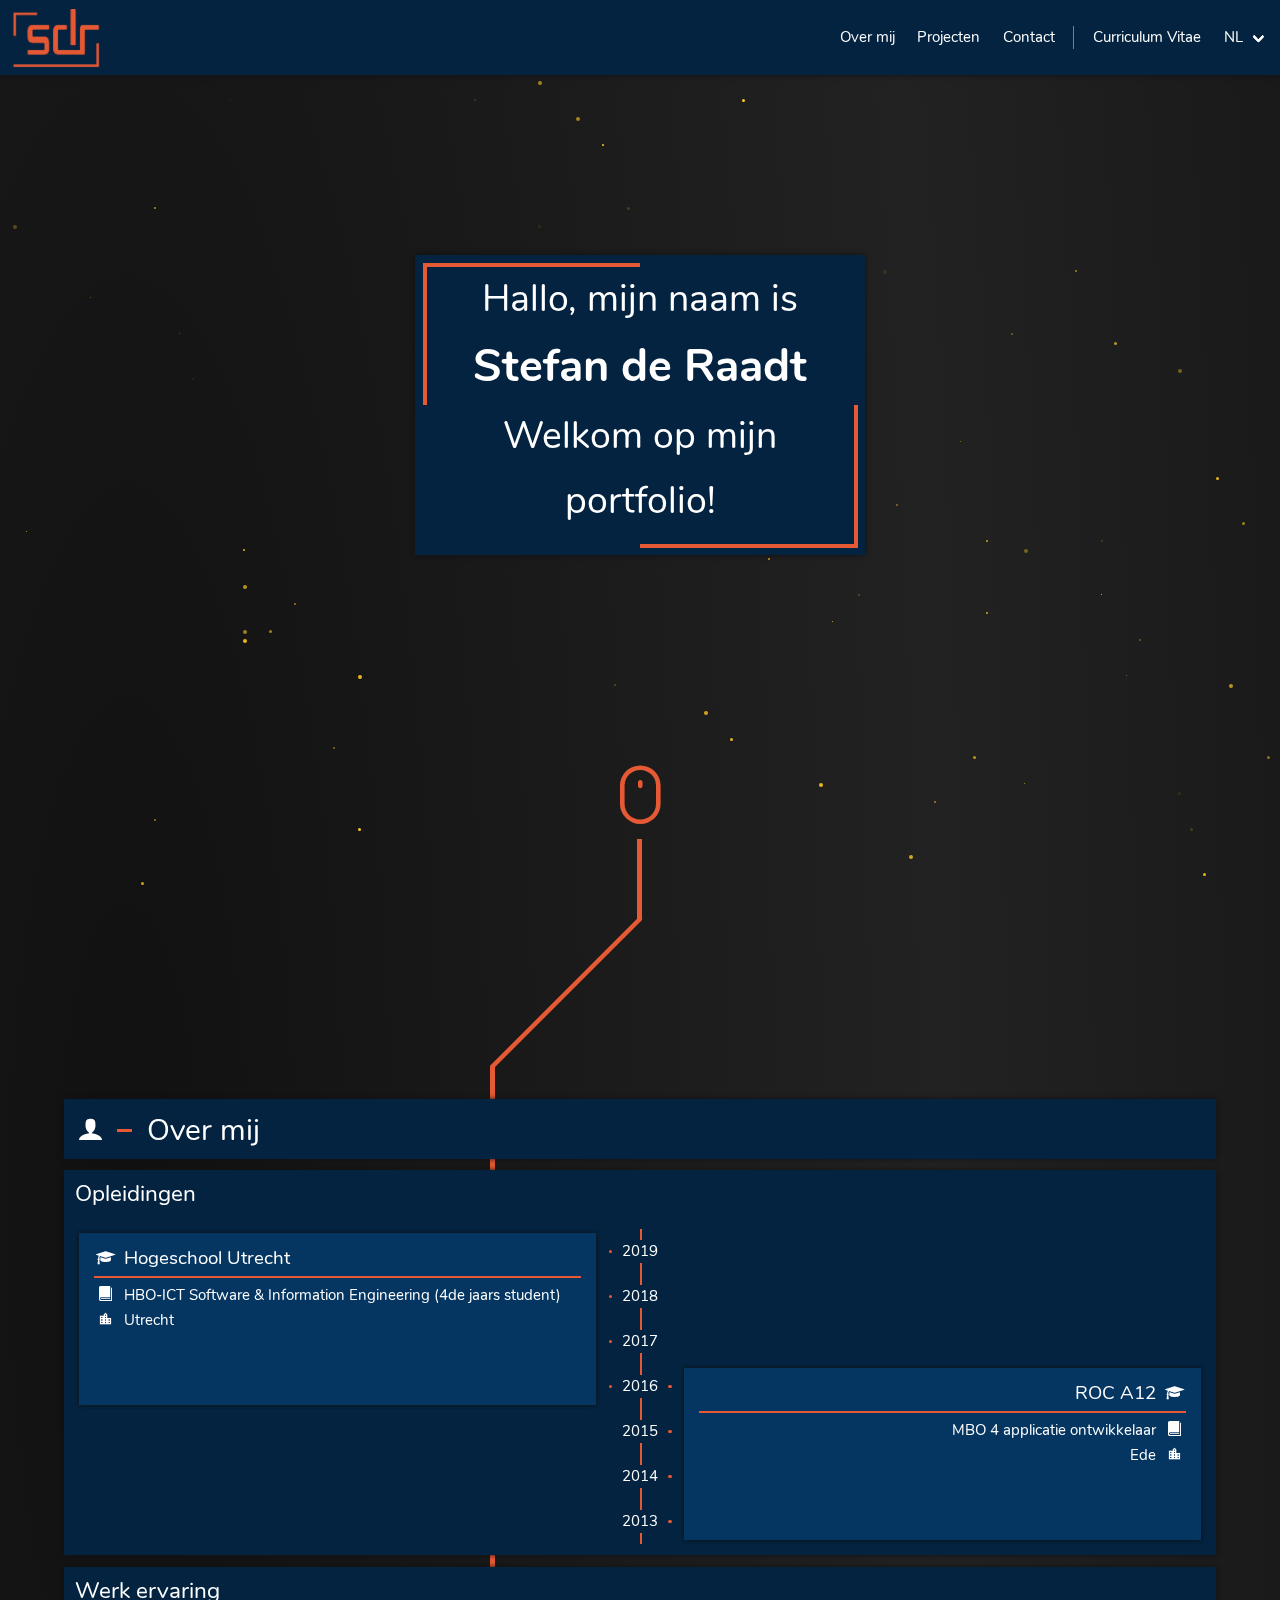
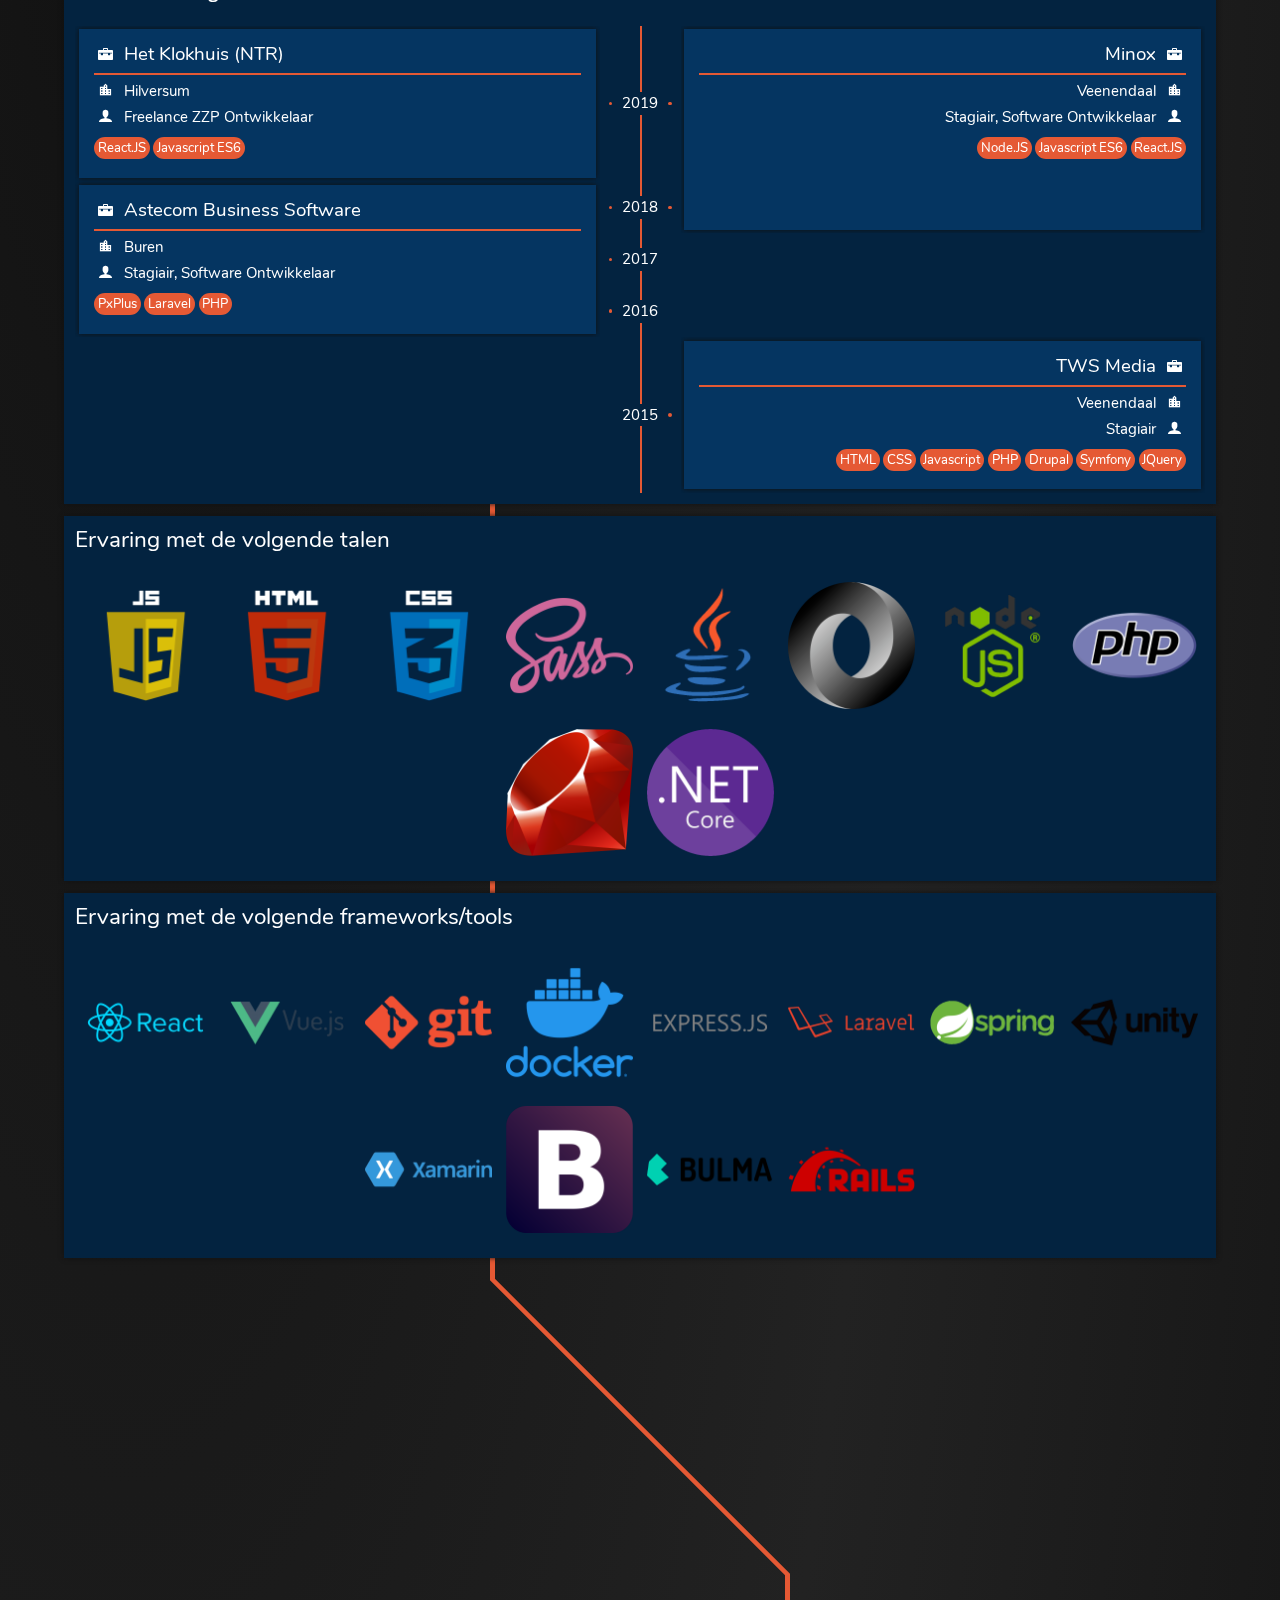
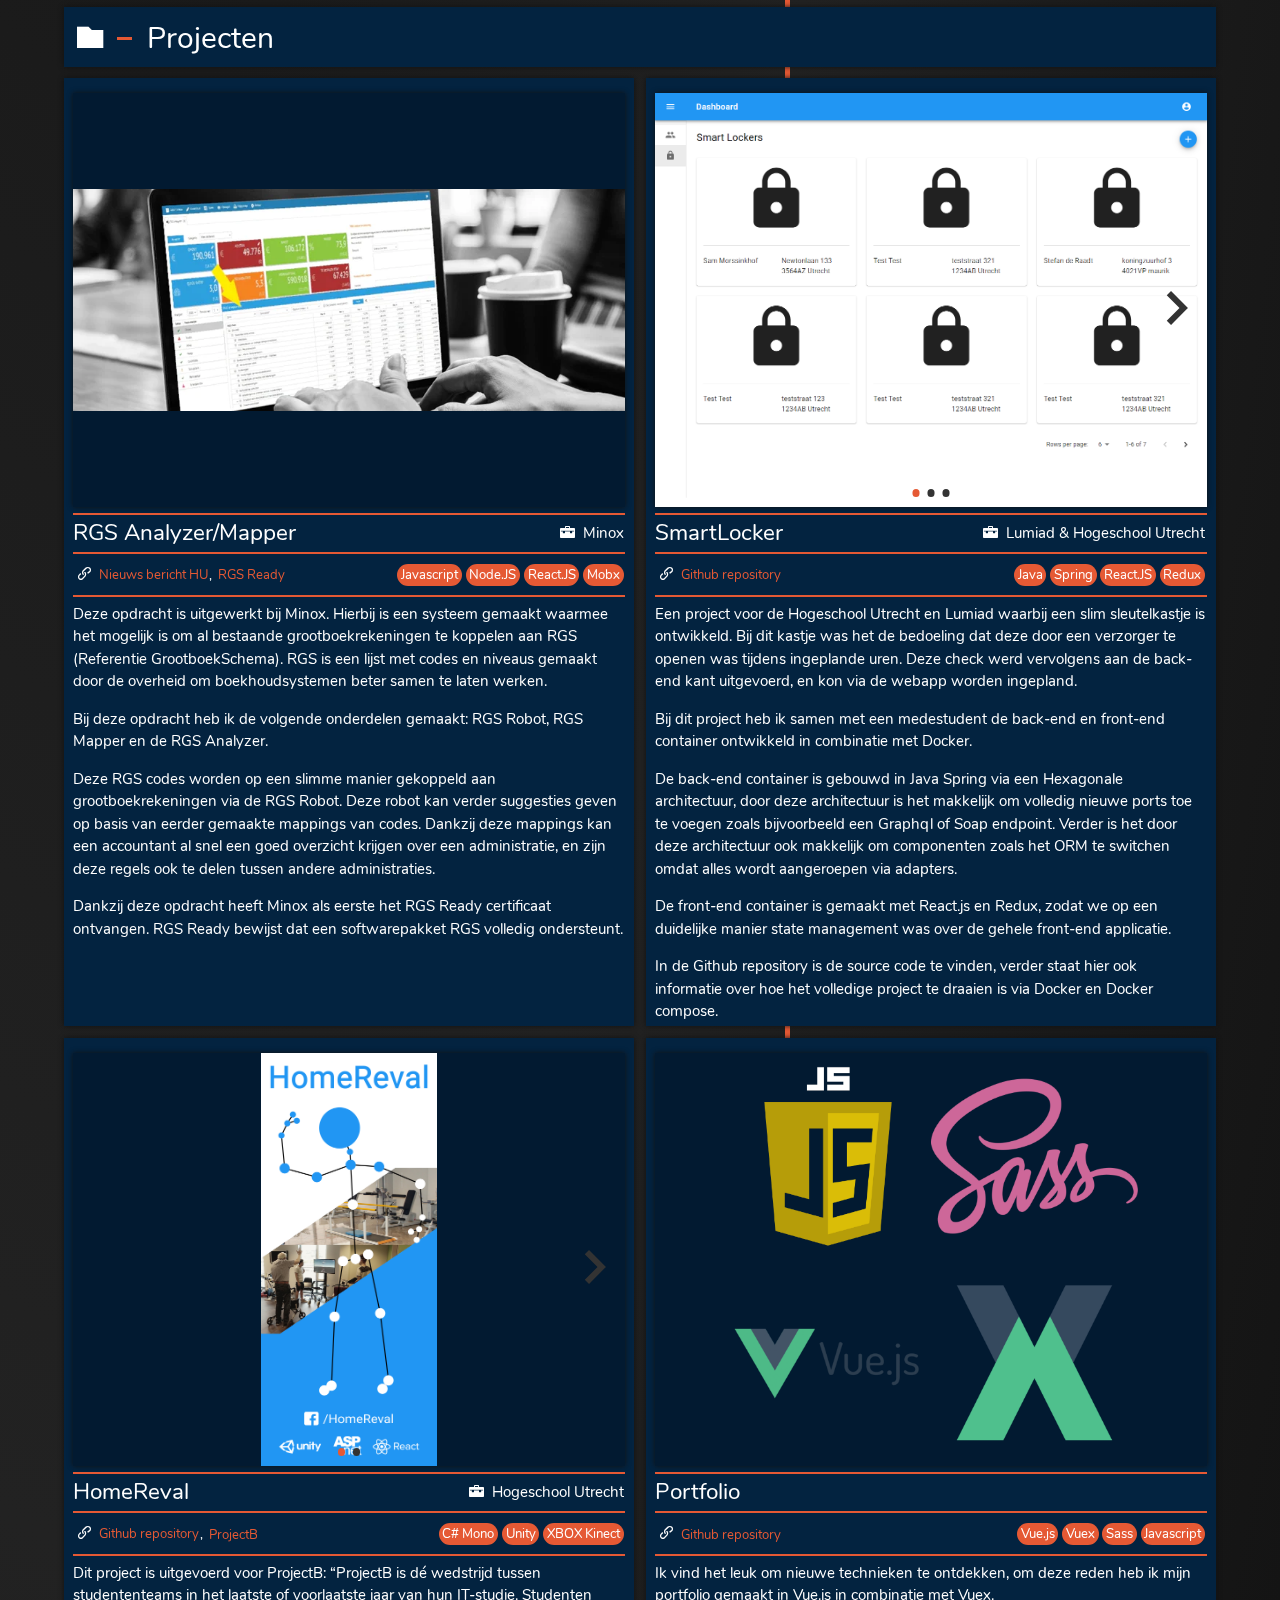
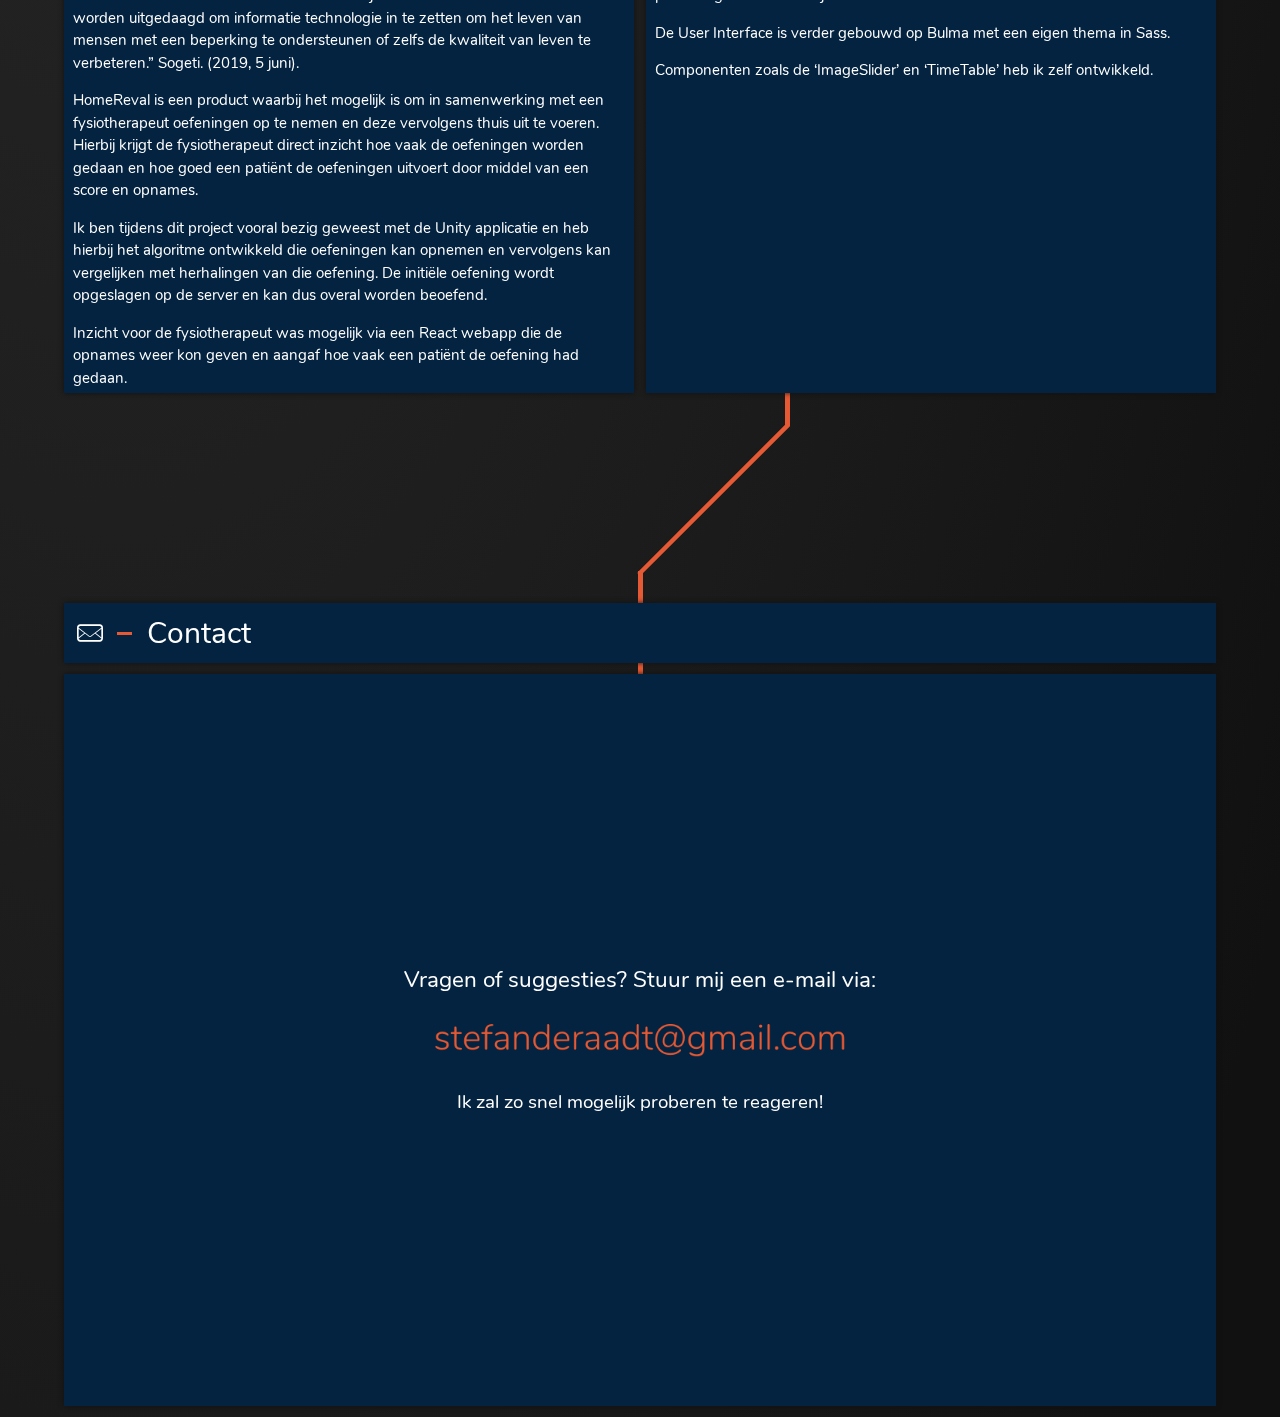
==== commit b0ddd1fe: "Text changes" ====
--- a/index.html
+++ b/index.html
@@ -11,8 +11,8 @@
         <title>Portfolio - Stefan de Raadt</title>
         <link rel="icon" type="image/png" href="/img/stefanderaadt_favicon.png" />
         <meta name="viewport" content="width=device-width, initial-scale=1" />
-    <link href="/css/13.e9253e850eeacfdb8cb6.css" rel="stylesheet"><link href="/css/0.e9253e850eeacfdb8cb6.css" rel="stylesheet"></head>
+    <link href="/css/13.91f40ba3783eed0f038a.css" rel="stylesheet"><link href="/css/0.91f40ba3783eed0f038a.css" rel="stylesheet"></head>
     <body>
         <div id="app"></div>
-    <script type="text/javascript" src="/js/e9253e850eeacfdb8cb6.js"></script><script type="text/javascript" src="/js/1.e9253e850eeacfdb8cb6.chunk.js"></script><script type="text/javascript" src="/js/10.e9253e850eeacfdb8cb6.chunk.js"></script><script type="text/javascript" src="/js/2.e9253e850eeacfdb8cb6.chunk.js"></script><script type="text/javascript" src="/js/3.e9253e850eeacfdb8cb6.chunk.js"></script><script type="text/javascript" src="/js/4.e9253e850eeacfdb8cb6.chunk.js"></script><script type="text/javascript" src="/js/5.e9253e850eeacfdb8cb6.chunk.js"></script><script type="text/javascript" src="/js/7.e9253e850eeacfdb8cb6.chunk.js"></script><script type="text/javascript" src="/js/8.e9253e850eeacfdb8cb6.chunk.js"></script><script type="text/javascript" src="/js/9.e9253e850eeacfdb8cb6.chunk.js"></script><script type="text/javascript" src="/js/6.e9253e850eeacfdb8cb6.chunk.js"></script><script type="text/javascript" src="/js/11.e9253e850eeacfdb8cb6.chunk.js"></script><script type="text/javascript" src="/js/13.e9253e850eeacfdb8cb6.chunk.js"></script><script type="text/javascript" src="/js/0.e9253e850eeacfdb8cb6.chunk.js"></script></body>
+    <script type="text/javascript" src="/js/91f40ba3783eed0f038a.js"></script><script type="text/javascript" src="/js/1.91f40ba3783eed0f038a.chunk.js"></script><script type="text/javascript" src="/js/10.91f40ba3783eed0f038a.chunk.js"></script><script type="text/javascript" src="/js/2.91f40ba3783eed0f038a.chunk.js"></script><script type="text/javascript" src="/js/3.91f40ba3783eed0f038a.chunk.js"></script><script type="text/javascript" src="/js/4.91f40ba3783eed0f038a.chunk.js"></script><script type="text/javascript" src="/js/5.91f40ba3783eed0f038a.chunk.js"></script><script type="text/javascript" src="/js/7.91f40ba3783eed0f038a.chunk.js"></script><script type="text/javascript" src="/js/8.91f40ba3783eed0f038a.chunk.js"></script><script type="text/javascript" src="/js/9.91f40ba3783eed0f038a.chunk.js"></script><script type="text/javascript" src="/js/6.91f40ba3783eed0f038a.chunk.js"></script><script type="text/javascript" src="/js/11.91f40ba3783eed0f038a.chunk.js"></script><script type="text/javascript" src="/js/13.91f40ba3783eed0f038a.chunk.js"></script><script type="text/javascript" src="/js/0.91f40ba3783eed0f038a.chunk.js"></script></body>
 </html>
--- a/css/13.91f40ba3783eed0f038a.css
+++ b/css/13.91f40ba3783eed0f038a.css
@@ -0,0 +1 @@
+@font-face{font-family:icomoon;src:url(/27f026b7b04cab1fce0d866ac9b030f3.eot);src:url(/27f026b7b04cab1fce0d866ac9b030f3.eot#iefix) format("embedded-opentype"),url(/20eb9d4a3ce5fc6c98508d06d0e3b0b8.ttf) format("truetype"),url([data-uri]) format("woff"),url(/5e19544deb8081b0eed5aa6bdc88b769.svg#icomoon) format("svg");font-weight:400;font-style:normal;font-display:block}[class*=" icon-"],[class^=icon-]{font-family:icomoon!important;speak:none;font-style:normal;font-weight:400;font-variant:normal;text-transform:none;line-height:1;-webkit-font-smoothing:antialiased;-moz-osx-font-smoothing:grayscale}.icon-contact:before,.icon-email:before,.icon-envelope:before,.icon-letter:before,.icon-mail:before{content:"\e904"}.icon-location_city:before{content:"\e906"}.icon-cheveron-left:before{content:"\e902"}.icon-cheveron-right:before{content:"\e903"}.icon-graduation-cap:before,.icon-mortar-board:before{content:"\e905"}.icon-mouse:before{content:"\e900"}.icon-home:before{content:"\e901"}.icon-image:before{content:"\e90d"}.icon-book:before{content:"\e91f"}.icon-folder:before{content:"\e92f"}.icon-user:before{content:"\e971"}.icon-cogs:before{content:"\e995"}.icon-briefcase:before{content:"\e9ae"}.icon-link:before{content:"\e9cb"}.icon-share2:before{content:"\ea82"}.icon-github:before{content:"\eab0"}.icon-linkedin:before{content:"\eac9"}--- a/css/0.91f40ba3783eed0f038a.css
+++ b/css/0.91f40ba3783eed0f038a.css
@@ -0,0 +1 @@
+@font-face{font-family:Nunito;font-style:normal;font-weight:400;src:local("Nunito Regular"),local("Nunito-Regular"),url(/e9f64790b131c08d6b34a9ecdc453876.ttf) format("truetype");unicode-range:U+00??,U+0131,U+0152-0153,U+02bb-02bc,U+02c6,U+02da,U+02dc,U+2000-206f,U+2074,U+20ac,U+2122,U+2191,U+2193,U+2212,U+2215,U+feff,U+fffd}@font-face{font-family:Nunito;font-style:normal;font-weight:700;src:local("Nunito Bold"),local("Nunito-Bold"),url(/a8c930b08cd5fda37ea9f1c105d1ac61.ttf) format("truetype");unicode-range:U+00??,U+0131,U+0152-0153,U+02bb-02bc,U+02c6,U+02da,U+02dc,U+2000-206f,U+2074,U+20ac,U+2122,U+2191,U+2193,U+2212,U+2215,U+feff,U+fffd}@keyframes spinAround{0%{transform:rotate(0deg)}to{transform:rotate(359deg)}}.breadcrumb,.button,.delete,.file,.is-unselectable,.modal-close,.pagination-ellipsis,.pagination-link,.pagination-next,.pagination-previous,.tabs{-webkit-touch-callout:none;-webkit-user-select:none;-moz-user-select:none;-ms-user-select:none;user-select:none}.navbar-link:not(.is-arrowless):after,.select:not(.is-multiple):not(.is-loading):after{border:3px solid transparent;border-radius:2px;border-right:0;border-top:0;content:" ";display:block;height:.625em;margin-top:-.4375em;pointer-events:none;position:absolute;top:50%;transform:rotate(-45deg);transform-origin:center;width:.625em}.block:not(:last-child),.box:not(:last-child),.breadcrumb:not(:last-child),.content:not(:last-child),.highlight:not(:last-child),.level:not(:last-child),.list:not(:last-child),.message:not(:last-child),.notification:not(:last-child),.progress:not(:last-child),.subtitle:not(:last-child),.table-container:not(:last-child),.table:not(:last-child),.tabs:not(:last-child),.title:not(:last-child){margin-bottom:1.5rem}.delete,.modal-close{-moz-appearance:none;-webkit-appearance:none;background-color:rgba(0,0,0,.2);border:none;border-radius:290486px;cursor:pointer;pointer-events:auto;display:inline-block;flex-grow:0;flex-shrink:0;font-size:0;height:20px;max-height:20px;max-width:20px;min-height:20px;min-width:20px;outline:none;position:relative;vertical-align:top;width:20px}.delete:after,.delete:before,.modal-close:after,.modal-close:before{background-color:#fff;content:"";display:block;left:50%;position:absolute;top:50%;transform:translateX(-50%) translateY(-50%) rotate(45deg);transform-origin:center center}.delete:before,.modal-close:before{height:2px;width:50%}.delete:after,.modal-close:after{height:50%;width:2px}.delete:focus,.delete:hover,.modal-close:focus,.modal-close:hover{background-color:rgba(0,0,0,.3)}.delete:active,.modal-close:active{background-color:rgba(0,0,0,.4)}.is-small.delete,.is-small.modal-close{height:16px;max-height:16px;max-width:16px;min-height:16px;min-width:16px;width:16px}.is-medium.delete,.is-medium.modal-close{height:24px;max-height:24px;max-width:24px;min-height:24px;min-width:24px;width:24px}.is-large.delete,.is-large.modal-close{height:32px;max-height:32px;max-width:32px;min-height:32px;min-width:32px;width:32px}.button.is-loading:after,.control.is-loading:after,.loader,.select.is-loading:after{animation:spinAround .5s linear infinite;border-radius:290486px;border-color:transparent transparent #dbdee0 #dbdee0;border-style:solid;border-width:2px;content:"";display:block;height:1em;position:relative;width:1em}.hero-video,.image.is-1by1 .has-ratio,.image.is-1by1 img,.image.is-1by2 .has-ratio,.image.is-1by2 img,.image.is-1by3 .has-ratio,.image.is-1by3 img,.image.is-2by1 .has-ratio,.image.is-2by1 img,.image.is-2by3 .has-ratio,.image.is-2by3 img,.image.is-3by1 .has-ratio,.image.is-3by1 img,.image.is-3by2 .has-ratio,.image.is-3by2 img,.image.is-3by4 .has-ratio,.image.is-3by4 img,.image.is-3by5 .has-ratio,.image.is-3by5 img,.image.is-4by3 .has-ratio,.image.is-4by3 img,.image.is-4by5 .has-ratio,.image.is-4by5 img,.image.is-5by3 .has-ratio,.image.is-5by3 img,.image.is-5by4 .has-ratio,.image.is-5by4 img,.image.is-9by16 .has-ratio,.image.is-9by16 img,.image.is-16by9 .has-ratio,.image.is-16by9 img,.image.is-square .has-ratio,.image.is-square img,.is-overlay,.modal,.modal-background{bottom:0;left:0;position:absolute;right:0;top:0}.button,.file-cta,.file-name,.input,.pagination-ellipsis,.pagination-link,.pagination-next,.pagination-previous,.select select,.textarea{-moz-appearance:none;-webkit-appearance:none;align-items:center;border:1px solid transparent;border-radius:.4em;box-shadow:none;display:inline-flex;font-size:15px;height:2.25em;justify-content:flex-start;line-height:1.5;padding:calc(.375em - 1px) calc(.625em - 1px);position:relative;vertical-align:top}.button:active,.button:focus,.file-cta:active,.file-cta:focus,.file-name:active,.file-name:focus,.input:active,.input:focus,.is-active.button,.is-active.file-cta,.is-active.file-name,.is-active.input,.is-active.pagination-ellipsis,.is-active.pagination-link,.is-active.pagination-next,.is-active.pagination-previous,.is-active.textarea,.is-focused.button,.is-focused.file-cta,.is-focused.file-name,.is-focused.input,.is-focused.pagination-ellipsis,.is-focused.pagination-link,.is-focused.pagination-next,.is-focused.pagination-previous,.is-focused.textarea,.pagination-ellipsis:active,.pagination-ellipsis:focus,.pagination-link:active,.pagination-link:focus,.pagination-next:active,.pagination-next:focus,.pagination-previous:active,.pagination-previous:focus,.select select.is-active,.select select.is-focused,.select select:active,.select select:focus,.textarea:active,.textarea:focus{outline:none}.button[disabled],.file-cta[disabled],.file-name[disabled],.input[disabled],.pagination-ellipsis[disabled],.pagination-link[disabled],.pagination-next[disabled],.pagination-previous[disabled],.select fieldset[disabled] select,.select select[disabled],.textarea[disabled],fieldset[disabled] .button,fieldset[disabled] .file-cta,fieldset[disabled] .file-name,fieldset[disabled] .input,fieldset[disabled] .pagination-ellipsis,fieldset[disabled] .pagination-link,fieldset[disabled] .pagination-next,fieldset[disabled] .pagination-previous,fieldset[disabled] .select select,fieldset[disabled] .textarea{cursor:not-allowed}blockquote,body,dd,dl,dt,fieldset,figure,h1,h2,h3,h4,h5,h6,hr,html,iframe,legend,li,ol,p,pre,textarea,ul{margin:0;padding:0}h1,h2,h3,h4,h5,h6{font-size:100%;font-weight:400}ul{list-style:none}button,input,select,textarea{margin:0}html{box-sizing:border-box}*,:after,:before{box-sizing:inherit}embed,iframe,img,object,video{height:auto;max-width:100%}audio{max-width:100%}iframe{border:0}table{border-collapse:collapse;border-spacing:0}td,th{padding:0}td:not([align]),th:not([align]){text-align:left}html{background-color:#222;font-size:15px;-moz-osx-font-smoothing:grayscale;-webkit-font-smoothing:antialiased;min-width:300px;overflow-x:hidden;overflow-y:scroll;text-rendering:optimizeLegibility;text-size-adjust:100%}article,aside,figure,footer,header,hgroup,section{display:block}body,button,input,select,textarea{font-family:Nunito,sans-serif}code,pre{-moz-osx-font-smoothing:auto;-webkit-font-smoothing:auto;font-family:Inconsolata,Consolas,Monaco,monospace}body{color:#fff;font-size:1em;font-weight:400;line-height:1.5}a{color:#e55934;cursor:pointer;text-decoration:none}a strong{color:currentColor}a:hover{color:#e86b4b}code{color:#8c0303;font-size:.875em;font-weight:400;padding:.25em .5em}code,hr{background-color:#111}hr{border:none;display:block;height:2px;margin:1.5rem 0}img{height:auto;max-width:100%}input[type=checkbox],input[type=radio]{vertical-align:baseline}small{font-size:.875em}span{font-style:inherit;font-weight:inherit}strong{color:#f2f2f2;font-weight:700}fieldset{border:none}pre{-webkit-overflow-scrolling:touch;background-color:#111;color:#fff;font-size:.875em;overflow-x:auto;padding:1.25rem 1.5rem;white-space:pre;word-wrap:normal}pre code{background-color:transparent;color:currentColor;font-size:1em;padding:0}table td,table th{vertical-align:top}table td:not([align]),table th:not([align]){text-align:left}table th{color:#f2f2f2}.is-clearfix:after{clear:both;content:" ";display:table}.is-pulled-left{float:left!important}.is-pulled-right{float:right!important}.is-clipped{overflow:hidden!important}.is-size-1{font-size:3rem!important}.is-size-2{font-size:2.5rem!important}.is-size-3{font-size:2rem!important}.is-size-4{font-size:1.5rem!important}.is-size-5{font-size:1.25rem!important}.is-size-6{font-size:15px!important}.is-size-7{font-size:.85em!important}@media screen and (max-width:768px){.is-size-1-mobile{font-size:3rem!important}.is-size-2-mobile{font-size:2.5rem!important}.is-size-3-mobile{font-size:2rem!important}.is-size-4-mobile{font-size:1.5rem!important}.is-size-5-mobile{font-size:1.25rem!important}.is-size-6-mobile{font-size:15px!important}.is-size-7-mobile{font-size:.85em!important}}@media print,screen and (min-width:769px){.is-size-1-tablet{font-size:3rem!important}.is-size-2-tablet{font-size:2.5rem!important}.is-size-3-tablet{font-size:2rem!important}.is-size-4-tablet{font-size:1.5rem!important}.is-size-5-tablet{font-size:1.25rem!important}.is-size-6-tablet{font-size:15px!important}.is-size-7-tablet{font-size:.85em!important}}@media screen and (max-width:1023px){.is-size-1-touch{font-size:3rem!important}.is-size-2-touch{font-size:2.5rem!important}.is-size-3-touch{font-size:2rem!important}.is-size-4-touch{font-size:1.5rem!important}.is-size-5-touch{font-size:1.25rem!important}.is-size-6-touch{font-size:15px!important}.is-size-7-touch{font-size:.85em!important}}@media screen and (min-width:1024px){.is-size-1-desktop{font-size:3rem!important}.is-size-2-desktop{font-size:2.5rem!important}.is-size-3-desktop{font-size:2rem!important}.is-size-4-desktop{font-size:1.5rem!important}.is-size-5-desktop{font-size:1.25rem!important}.is-size-6-desktop{font-size:15px!important}.is-size-7-desktop{font-size:.85em!important}}@media screen and (min-width:1216px){.is-size-1-widescreen{font-size:3rem!important}.is-size-2-widescreen{font-size:2.5rem!important}.is-size-3-widescreen{font-size:2rem!important}.is-size-4-widescreen{font-size:1.5rem!important}.is-size-5-widescreen{font-size:1.25rem!important}.is-size-6-widescreen{font-size:15px!important}.is-size-7-widescreen{font-size:.85em!important}}@media screen and (min-width:1408px){.is-size-1-fullhd{font-size:3rem!important}.is-size-2-fullhd{font-size:2.5rem!important}.is-size-3-fullhd{font-size:2rem!important}.is-size-4-fullhd{font-size:1.5rem!important}.is-size-5-fullhd{font-size:1.25rem!important}.is-size-6-fullhd{font-size:15px!important}.is-size-7-fullhd{font-size:.85em!important}}.has-text-centered{text-align:center!important}.has-text-justified{text-align:justify!important}.has-text-left{text-align:left!important}.has-text-right{text-align:right!important}@media screen and (max-width:768px){.has-text-centered-mobile{text-align:center!important}}@media print,screen and (min-width:769px){.has-text-centered-tablet{text-align:center!important}}@media screen and (min-width:769px) and (max-width:1023px){.has-text-centered-tablet-only{text-align:center!important}}@media screen and (max-width:1023px){.has-text-centered-touch{text-align:center!important}}@media screen and (min-width:1024px){.has-text-centered-desktop{text-align:center!important}}@media screen and (min-width:1024px) and (max-width:1215px){.has-text-centered-desktop-only{text-align:center!important}}@media screen and (min-width:1216px){.has-text-centered-widescreen{text-align:center!important}}@media screen and (min-width:1216px) and (max-width:1407px){.has-text-centered-widescreen-only{text-align:center!important}}@media screen and (min-width:1408px){.has-text-centered-fullhd{text-align:center!important}}@media screen and (max-width:768px){.has-text-justified-mobile{text-align:justify!important}}@media print,screen and (min-width:769px){.has-text-justified-tablet{text-align:justify!important}}@media screen and (min-width:769px) and (max-width:1023px){.has-text-justified-tablet-only{text-align:justify!important}}@media screen and (max-width:1023px){.has-text-justified-touch{text-align:justify!important}}@media screen and (min-width:1024px){.has-text-justified-desktop{text-align:justify!important}}@media screen and (min-width:1024px) and (max-width:1215px){.has-text-justified-desktop-only{text-align:justify!important}}@media screen and (min-width:1216px){.has-text-justified-widescreen{text-align:justify!important}}@media screen and (min-width:1216px) and (max-width:1407px){.has-text-justified-widescreen-only{text-align:justify!important}}@media screen and (min-width:1408px){.has-text-justified-fullhd{text-align:justify!important}}@media screen and (max-width:768px){.has-text-left-mobile{text-align:left!important}}@media print,screen and (min-width:769px){.has-text-left-tablet{text-align:left!important}}@media screen and (min-width:769px) and (max-width:1023px){.has-text-left-tablet-only{text-align:left!important}}@media screen and (max-width:1023px){.has-text-left-touch{text-align:left!important}}@media screen and (min-width:1024px){.has-text-left-desktop{text-align:left!important}}@media screen and (min-width:1024px) and (max-width:1215px){.has-text-left-desktop-only{text-align:left!important}}@media screen and (min-width:1216px){.has-text-left-widescreen{text-align:left!important}}@media screen and (min-width:1216px) and (max-width:1407px){.has-text-left-widescreen-only{text-align:left!important}}@media screen and (min-width:1408px){.has-text-left-fullhd{text-align:left!important}}@media screen and (max-width:768px){.has-text-right-mobile{text-align:right!important}}@media print,screen and (min-width:769px){.has-text-right-tablet{text-align:right!important}}@media screen and (min-width:769px) and (max-width:1023px){.has-text-right-tablet-only{text-align:right!important}}@media screen and (max-width:1023px){.has-text-right-touch{text-align:right!important}}@media screen and (min-width:1024px){.has-text-right-desktop{text-align:right!important}}@media screen and (min-width:1024px) and (max-width:1215px){.has-text-right-desktop-only{text-align:right!important}}@media screen and (min-width:1216px){.has-text-right-widescreen{text-align:right!important}}@media screen and (min-width:1216px) and (max-width:1407px){.has-text-right-widescreen-only{text-align:right!important}}@media screen and (min-width:1408px){.has-text-right-fullhd{text-align:right!important}}.is-capitalized{text-transform:capitalize!important}.is-lowercase{text-transform:lowercase!important}.is-uppercase{text-transform:uppercase!important}.is-italic{font-style:italic!important}.has-text-white{color:#fff!important}a.has-text-white:focus,a.has-text-white:hover{color:#e6e6e6!important}.has-background-white{background-color:#fff!important}.has-text-black,a.has-text-black:focus,a.has-text-black:hover{color:#000!important}.has-background-black{background-color:#000!important}.has-text-light{color:#ecf0f1!important}a.has-text-light:focus,a.has-text-light:hover{color:#cfd9db!important}.has-background-light{background-color:#ecf0f1!important}.has-text-dark{color:#111!important}a.has-text-dark:focus,a.has-text-dark:hover{color:#000!important}.has-background-dark{background-color:#111!important}.has-text-primary{color:#032340!important}a.has-text-primary:focus,a.has-text-primary:hover{color:#01080f!important}.has-background-primary{background-color:#032340!important}.has-text-link{color:#e55934!important}a.has-text-link:focus,a.has-text-link:hover{color:#cc3f1a!important}.has-background-link{background-color:#e55934!important}.has-text-info{color:#209cee!important}a.has-text-info:focus,a.has-text-info:hover{color:#0f81cc!important}.has-background-info{background-color:#209cee!important}.has-text-success{color:#18c460!important}a.has-text-success:focus,a.has-text-success:hover{color:#12974a!important}.has-background-success{background-color:#18c460!important}.has-text-warning{color:#ffc71f!important}a.has-text-warning:focus,a.has-text-warning:hover{color:#ebb000!important}.has-background-warning{background-color:#ffc71f!important}.has-text-danger{color:#8c0303!important}a.has-text-danger:focus,a.has-text-danger:hover{color:#5a0202!important}.has-background-danger{background-color:#8c0303!important}.has-text-black-bis{color:#121212!important}.has-background-black-bis{background-color:#121212!important}.has-text-black-ter{color:#242424!important}.has-background-black-ter{background-color:#242424!important}.has-text-grey-darker{color:#111!important}.has-background-grey-darker{background-color:#111!important}.has-text-grey-dark{color:#222!important}.has-background-grey-dark{background-color:#222!important}.has-text-grey{color:#333!important}.has-background-grey{background-color:#333!important}.has-text-grey-light{color:#8c9b9d!important}.has-background-grey-light{background-color:#8c9b9d!important}.has-text-grey-lighter{color:#dbdee0!important}.has-background-grey-lighter{background-color:#dbdee0!important}.has-text-white-ter{color:#ecf0f1!important}.has-background-white-ter{background-color:#ecf0f1!important}.has-text-white-bis{color:#fafafa!important}.has-background-white-bis{background-color:#fafafa!important}.has-text-weight-light{font-weight:300!important}.has-text-weight-normal{font-weight:400!important}.has-text-weight-medium{font-weight:500!important}.has-text-weight-semibold{font-weight:600!important}.has-text-weight-bold{font-weight:700!important}.is-family-primary,.is-family-sans-serif,.is-family-secondary{font-family:Nunito,sans-serif!important}.is-family-code,.is-family-monospace{font-family:Inconsolata,Consolas,Monaco,monospace!important}.is-block{display:block!important}@media screen and (max-width:768px){.is-block-mobile{display:block!important}}@media print,screen and (min-width:769px){.is-block-tablet{display:block!important}}@media screen and (min-width:769px) and (max-width:1023px){.is-block-tablet-only{display:block!important}}@media screen and (max-width:1023px){.is-block-touch{display:block!important}}@media screen and (min-width:1024px){.is-block-desktop{display:block!important}}@media screen and (min-width:1024px) and (max-width:1215px){.is-block-desktop-only{display:block!important}}@media screen and (min-width:1216px){.is-block-widescreen{display:block!important}}@media screen and (min-width:1216px) and (max-width:1407px){.is-block-widescreen-only{display:block!important}}@media screen and (min-width:1408px){.is-block-fullhd{display:block!important}}.is-flex{display:flex!important}@media screen and (max-width:768px){.is-flex-mobile{display:flex!important}}@media print,screen and (min-width:769px){.is-flex-tablet{display:flex!important}}@media screen and (min-width:769px) and (max-width:1023px){.is-flex-tablet-only{display:flex!important}}@media screen and (max-width:1023px){.is-flex-touch{display:flex!important}}@media screen and (min-width:1024px){.is-flex-desktop{display:flex!important}}@media screen and (min-width:1024px) and (max-width:1215px){.is-flex-desktop-only{display:flex!important}}@media screen and (min-width:1216px){.is-flex-widescreen{display:flex!important}}@media screen and (min-width:1216px) and (max-width:1407px){.is-flex-widescreen-only{display:flex!important}}@media screen and (min-width:1408px){.is-flex-fullhd{display:flex!important}}.is-inline{display:inline!important}@media screen and (max-width:768px){.is-inline-mobile{display:inline!important}}@media print,screen and (min-width:769px){.is-inline-tablet{display:inline!important}}@media screen and (min-width:769px) and (max-width:1023px){.is-inline-tablet-only{display:inline!important}}@media screen and (max-width:1023px){.is-inline-touch{display:inline!important}}@media screen and (min-width:1024px){.is-inline-desktop{display:inline!important}}@media screen and (min-width:1024px) and (max-width:1215px){.is-inline-desktop-only{display:inline!important}}@media screen and (min-width:1216px){.is-inline-widescreen{display:inline!important}}@media screen and (min-width:1216px) and (max-width:1407px){.is-inline-widescreen-only{display:inline!important}}@media screen and (min-width:1408px){.is-inline-fullhd{display:inline!important}}.is-inline-block{display:inline-block!important}@media screen and (max-width:768px){.is-inline-block-mobile{display:inline-block!important}}@media print,screen and (min-width:769px){.is-inline-block-tablet{display:inline-block!important}}@media screen and (min-width:769px) and (max-width:1023px){.is-inline-block-tablet-only{display:inline-block!important}}@media screen and (max-width:1023px){.is-inline-block-touch{display:inline-block!important}}@media screen and (min-width:1024px){.is-inline-block-desktop{display:inline-block!important}}@media screen and (min-width:1024px) and (max-width:1215px){.is-inline-block-desktop-only{display:inline-block!important}}@media screen and (min-width:1216px){.is-inline-block-widescreen{display:inline-block!important}}@media screen and (min-width:1216px) and (max-width:1407px){.is-inline-block-widescreen-only{display:inline-block!important}}@media screen and (min-width:1408px){.is-inline-block-fullhd{display:inline-block!important}}.is-inline-flex{display:inline-flex!important}@media screen and (max-width:768px){.is-inline-flex-mobile{display:inline-flex!important}}@media print,screen and (min-width:769px){.is-inline-flex-tablet{display:inline-flex!important}}@media screen and (min-width:769px) and (max-width:1023px){.is-inline-flex-tablet-only{display:inline-flex!important}}@media screen and (max-width:1023px){.is-inline-flex-touch{display:inline-flex!important}}@media screen and (min-width:1024px){.is-inline-flex-desktop{display:inline-flex!important}}@media screen and (min-width:1024px) and (max-width:1215px){.is-inline-flex-desktop-only{display:inline-flex!important}}@media screen and (min-width:1216px){.is-inline-flex-widescreen{display:inline-flex!important}}@media screen and (min-width:1216px) and (max-width:1407px){.is-inline-flex-widescreen-only{display:inline-flex!important}}@media screen and (min-width:1408px){.is-inline-flex-fullhd{display:inline-flex!important}}.is-hidden{display:none!important}.is-sr-only{border:none!important;clip:rect(0,0,0,0)!important;height:.01em!important;overflow:hidden!important;padding:0!important;position:absolute!important;white-space:nowrap!important;width:.01em!important}@media screen and (max-width:768px){.is-hidden-mobile{display:none!important}}@media print,screen and (min-width:769px){.is-hidden-tablet{display:none!important}}@media screen and (min-width:769px) and (max-width:1023px){.is-hidden-tablet-only{display:none!important}}@media screen and (max-width:1023px){.is-hidden-touch{display:none!important}}@media screen and (min-width:1024px){.is-hidden-desktop{display:none!important}}@media screen and (min-width:1024px) and (max-width:1215px){.is-hidden-desktop-only{display:none!important}}@media screen and (min-width:1216px){.is-hidden-widescreen{display:none!important}}@media screen and (min-width:1216px) and (max-width:1407px){.is-hidden-widescreen-only{display:none!important}}@media screen and (min-width:1408px){.is-hidden-fullhd{display:none!important}}.is-invisible{visibility:hidden!important}@media screen and (max-width:768px){.is-invisible-mobile{visibility:hidden!important}}@media print,screen and (min-width:769px){.is-invisible-tablet{visibility:hidden!important}}@media screen and (min-width:769px) and (max-width:1023px){.is-invisible-tablet-only{visibility:hidden!important}}@media screen and (max-width:1023px){.is-invisible-touch{visibility:hidden!important}}@media screen and (min-width:1024px){.is-invisible-desktop{visibility:hidden!important}}@media screen and (min-width:1024px) and (max-width:1215px){.is-invisible-desktop-only{visibility:hidden!important}}@media screen and (min-width:1216px){.is-invisible-widescreen{visibility:hidden!important}}@media screen and (min-width:1216px) and (max-width:1407px){.is-invisible-widescreen-only{visibility:hidden!important}}@media screen and (min-width:1408px){.is-invisible-fullhd{visibility:hidden!important}}.is-marginless{margin:0!important}.is-paddingless{padding:0!important}.is-radiusless{border-radius:0!important}.is-shadowless{box-shadow:none!important}.is-relative{position:relative!important}.box{background-color:#222;border-radius:8px;box-shadow:none;color:#fff;display:block;padding:1.25rem}a.box:focus,a.box:hover{box-shadow:0 2px 3px rgba(0,0,0,.1),0 0 0 1px #e55934}a.box:active{box-shadow:inset 0 1px 2px rgba(0,0,0,.2),0 0 0 1px #e55934}.button{background-color:#111;border-color:#373737;border-width:1px;color:#032340;cursor:pointer;justify-content:center;padding:calc(.375em - 1px) .75em;text-align:center;white-space:nowrap}.button strong{color:inherit}.button .icon,.button .icon.is-large,.button .icon.is-medium,.button .icon.is-small{height:1.5em;width:1.5em}.button .icon:first-child:not(:last-child){margin-left:calc(-.375em - 1px);margin-right:.1875em}.button .icon:last-child:not(:first-child){margin-left:.1875em;margin-right:calc(-.375em - 1px)}.button .icon:first-child:last-child{margin-left:calc(-.375em - 1px);margin-right:calc(-.375em - 1px)}.button.is-hovered,.button:hover{border-color:#8c9b9d;color:#f2f2f2}.button.is-focused,.button:focus{border-color:#8c9b9d;color:#e2471d}.button.is-focused:not(:active),.button:focus:not(:active){box-shadow:0 0 0 .125em rgba(229,89,52,.25)}.button.is-active,.button:active{border-color:#222;color:#f2f2f2}.button.is-text{background-color:transparent;border-color:transparent;color:#fff;text-decoration:underline}.button.is-text.is-focused,.button.is-text.is-hovered,.button.is-text:focus,.button.is-text:hover{background-color:#111;color:#f2f2f2}.button.is-text.is-active,.button.is-text:active{background-color:#040404;color:#f2f2f2}.button.is-text[disabled],fieldset[disabled] .button.is-text{background-color:transparent;border-color:transparent;box-shadow:none}.button.is-white{background-color:#fff;border-color:transparent;color:#000}.button.is-white.is-hovered,.button.is-white:hover{background-color:#f9f9f9;border-color:transparent;color:#000}.button.is-white.is-focused,.button.is-white:focus{border-color:transparent;color:#000}.button.is-white.is-focused:not(:active),.button.is-white:focus:not(:active){box-shadow:0 0 0 .125em hsla(0,0%,100%,.25)}.button.is-white.is-active,.button.is-white:active{background-color:#f2f2f2;border-color:transparent;color:#000}.button.is-white[disabled],fieldset[disabled] .button.is-white{background-color:#fff;border-color:transparent;box-shadow:none}.button.is-white.is-inverted{background-color:#000;color:#fff}.button.is-white.is-inverted.is-hovered,.button.is-white.is-inverted:hover{background-color:#000}.button.is-white.is-inverted[disabled],fieldset[disabled] .button.is-white.is-inverted{background-color:#000;border-color:transparent;box-shadow:none;color:#fff}.button.is-white.is-loading:after{border-color:transparent transparent #000 #000!important}.button.is-white.is-outlined{background-color:transparent;border-color:#fff;color:#fff}.button.is-white.is-outlined.is-focused,.button.is-white.is-outlined.is-hovered,.button.is-white.is-outlined:focus,.button.is-white.is-outlined:hover{background-color:#fff;border-color:#fff;color:#000}.button.is-white.is-outlined.is-loading:after{border-color:transparent transparent #fff #fff!important}.button.is-white.is-outlined.is-loading.is-focused:after,.button.is-white.is-outlined.is-loading.is-hovered:after,.button.is-white.is-outlined.is-loading:focus:after,.button.is-white.is-outlined.is-loading:hover:after{border-color:transparent transparent #000 #000!important}.button.is-white.is-outlined[disabled],fieldset[disabled] .button.is-white.is-outlined{background-color:transparent;border-color:#fff;box-shadow:none;color:#fff}.button.is-white.is-inverted.is-outlined{background-color:transparent;border-color:#000;color:#000}.button.is-white.is-inverted.is-outlined.is-focused,.button.is-white.is-inverted.is-outlined.is-hovered,.button.is-white.is-inverted.is-outlined:focus,.button.is-white.is-inverted.is-outlined:hover{background-color:#000;color:#fff}.button.is-white.is-inverted.is-outlined.is-loading.is-focused:after,.button.is-white.is-inverted.is-outlined.is-loading.is-hovered:after,.button.is-white.is-inverted.is-outlined.is-loading:focus:after,.button.is-white.is-inverted.is-outlined.is-loading:hover:after{border-color:transparent transparent #fff #fff!important}.button.is-white.is-inverted.is-outlined[disabled],fieldset[disabled] .button.is-white.is-inverted.is-outlined{background-color:transparent;border-color:#000;box-shadow:none;color:#000}.button.is-black,.button.is-black.is-hovered,.button.is-black:hover{background-color:#000;border-color:transparent;color:#fff}.button.is-black.is-focused,.button.is-black:focus{border-color:transparent;color:#fff}.button.is-black.is-focused:not(:active),.button.is-black:focus:not(:active){box-shadow:0 0 0 .125em rgba(0,0,0,.25)}.button.is-black.is-active,.button.is-black:active{background-color:#000;border-color:transparent;color:#fff}.button.is-black[disabled],fieldset[disabled] .button.is-black{background-color:#000;border-color:transparent;box-shadow:none}.button.is-black.is-inverted{background-color:#fff;color:#000}.button.is-black.is-inverted.is-hovered,.button.is-black.is-inverted:hover{background-color:#f2f2f2}.button.is-black.is-inverted[disabled],fieldset[disabled] .button.is-black.is-inverted{background-color:#fff;border-color:transparent;box-shadow:none;color:#000}.button.is-black.is-loading:after{border-color:transparent transparent #fff #fff!important}.button.is-black.is-outlined{background-color:transparent;border-color:#000;color:#000}.button.is-black.is-outlined.is-focused,.button.is-black.is-outlined.is-hovered,.button.is-black.is-outlined:focus,.button.is-black.is-outlined:hover{background-color:#000;border-color:#000;color:#fff}.button.is-black.is-outlined.is-loading:after{border-color:transparent transparent #000 #000!important}.button.is-black.is-outlined.is-loading.is-focused:after,.button.is-black.is-outlined.is-loading.is-hovered:after,.button.is-black.is-outlined.is-loading:focus:after,.button.is-black.is-outlined.is-loading:hover:after{border-color:transparent transparent #fff #fff!important}.button.is-black.is-outlined[disabled],fieldset[disabled] .button.is-black.is-outlined{background-color:transparent;border-color:#000;box-shadow:none;color:#000}.button.is-black.is-inverted.is-outlined{background-color:transparent;border-color:#fff;color:#fff}.button.is-black.is-inverted.is-outlined.is-focused,.button.is-black.is-inverted.is-outlined.is-hovered,.button.is-black.is-inverted.is-outlined:focus,.button.is-black.is-inverted.is-outlined:hover{background-color:#fff;color:#000}.button.is-black.is-inverted.is-outlined.is-loading.is-focused:after,.button.is-black.is-inverted.is-outlined.is-loading.is-hovered:after,.button.is-black.is-inverted.is-outlined.is-loading:focus:after,.button.is-black.is-inverted.is-outlined.is-loading:hover:after{border-color:transparent transparent #000 #000!important}.button.is-black.is-inverted.is-outlined[disabled],fieldset[disabled] .button.is-black.is-inverted.is-outlined{background-color:transparent;border-color:#fff;box-shadow:none;color:#fff}.button.is-light{background-color:#ecf0f1;border-color:transparent;color:#111}.button.is-light.is-hovered,.button.is-light:hover{background-color:#e5eaec;border-color:transparent;color:#111}.button.is-light.is-focused,.button.is-light:focus{border-color:transparent;color:#111}.button.is-light.is-focused:not(:active),.button.is-light:focus:not(:active){box-shadow:0 0 0 .125em rgba(236,240,241,.25)}.button.is-light.is-active,.button.is-light:active{background-color:#dde4e6;border-color:transparent;color:#111}.button.is-light[disabled],fieldset[disabled] .button.is-light{background-color:#ecf0f1;border-color:transparent;box-shadow:none}.button.is-light.is-inverted{background-color:#111;color:#ecf0f1}.button.is-light.is-inverted.is-hovered,.button.is-light.is-inverted:hover{background-color:#040404}.button.is-light.is-inverted[disabled],fieldset[disabled] .button.is-light.is-inverted{background-color:#111;border-color:transparent;box-shadow:none;color:#ecf0f1}.button.is-light.is-loading:after{border-color:transparent transparent #111 #111!important}.button.is-light.is-outlined{background-color:transparent;border-color:#ecf0f1;color:#ecf0f1}.button.is-light.is-outlined.is-focused,.button.is-light.is-outlined.is-hovered,.button.is-light.is-outlined:focus,.button.is-light.is-outlined:hover{background-color:#ecf0f1;border-color:#ecf0f1;color:#111}.button.is-light.is-outlined.is-loading:after{border-color:transparent transparent #ecf0f1 #ecf0f1!important}.button.is-light.is-outlined.is-loading.is-focused:after,.button.is-light.is-outlined.is-loading.is-hovered:after,.button.is-light.is-outlined.is-loading:focus:after,.button.is-light.is-outlined.is-loading:hover:after{border-color:transparent transparent #111 #111!important}.button.is-light.is-outlined[disabled],fieldset[disabled] .button.is-light.is-outlined{background-color:transparent;border-color:#ecf0f1;box-shadow:none;color:#ecf0f1}.button.is-light.is-inverted.is-outlined{background-color:transparent;border-color:#111;color:#111}.button.is-light.is-inverted.is-outlined.is-focused,.button.is-light.is-inverted.is-outlined.is-hovered,.button.is-light.is-inverted.is-outlined:focus,.button.is-light.is-inverted.is-outlined:hover{background-color:#111;color:#ecf0f1}.button.is-light.is-inverted.is-outlined.is-loading.is-focused:after,.button.is-light.is-inverted.is-outlined.is-loading.is-hovered:after,.button.is-light.is-inverted.is-outlined.is-loading:focus:after,.button.is-light.is-inverted.is-outlined.is-loading:hover:after{border-color:transparent transparent #ecf0f1 #ecf0f1!important}.button.is-light.is-inverted.is-outlined[disabled],fieldset[disabled] .button.is-light.is-inverted.is-outlined{background-color:transparent;border-color:#111;box-shadow:none;color:#111}.button.is-dark{background-color:#111;border-color:transparent;color:#ecf0f1}.button.is-dark.is-hovered,.button.is-dark:hover{background-color:#0b0b0b;border-color:transparent;color:#ecf0f1}.button.is-dark.is-focused,.button.is-dark:focus{border-color:transparent;color:#ecf0f1}.button.is-dark.is-focused:not(:active),.button.is-dark:focus:not(:active){box-shadow:0 0 0 .125em rgba(17,17,17,.25)}.button.is-dark.is-active,.button.is-dark:active{background-color:#040404;border-color:transparent;color:#ecf0f1}.button.is-dark[disabled],fieldset[disabled] .button.is-dark{background-color:#111;border-color:transparent;box-shadow:none}.button.is-dark.is-inverted{background-color:#ecf0f1;color:#111}.button.is-dark.is-inverted.is-hovered,.button.is-dark.is-inverted:hover{background-color:#dde4e6}.button.is-dark.is-inverted[disabled],fieldset[disabled] .button.is-dark.is-inverted{background-color:#ecf0f1;border-color:transparent;box-shadow:none;color:#111}.button.is-dark.is-loading:after{border-color:transparent transparent #ecf0f1 #ecf0f1!important}.button.is-dark.is-outlined{background-color:transparent;border-color:#111;color:#111}.button.is-dark.is-outlined.is-focused,.button.is-dark.is-outlined.is-hovered,.button.is-dark.is-outlined:focus,.button.is-dark.is-outlined:hover{background-color:#111;border-color:#111;color:#ecf0f1}.button.is-dark.is-outlined.is-loading:after{border-color:transparent transparent #111 #111!important}.button.is-dark.is-outlined.is-loading.is-focused:after,.button.is-dark.is-outlined.is-loading.is-hovered:after,.button.is-dark.is-outlined.is-loading:focus:after,.button.is-dark.is-outlined.is-loading:hover:after{border-color:transparent transparent #ecf0f1 #ecf0f1!important}.button.is-dark.is-outlined[disabled],fieldset[disabled] .button.is-dark.is-outlined{background-color:transparent;border-color:#111;box-shadow:none;color:#111}.button.is-dark.is-inverted.is-outlined{background-color:transparent;border-color:#ecf0f1;color:#ecf0f1}.button.is-dark.is-inverted.is-outlined.is-focused,.button.is-dark.is-inverted.is-outlined.is-hovered,.button.is-dark.is-inverted.is-outlined:focus,.button.is-dark.is-inverted.is-outlined:hover{background-color:#ecf0f1;color:#111}.button.is-dark.is-inverted.is-outlined.is-loading.is-focused:after,.button.is-dark.is-inverted.is-outlined.is-loading.is-hovered:after,.button.is-dark.is-inverted.is-outlined.is-loading:focus:after,.button.is-dark.is-inverted.is-outlined.is-loading:hover:after{border-color:transparent transparent #111 #111!important}.button.is-dark.is-inverted.is-outlined[disabled],fieldset[disabled] .button.is-dark.is-inverted.is-outlined{background-color:transparent;border-color:#ecf0f1;box-shadow:none;color:#ecf0f1}.button.is-primary{background-color:#032340;border-color:transparent;color:#fff}.button.is-primary.is-hovered,.button.is-primary:hover{background-color:#021c34;border-color:transparent;color:#fff}.button.is-primary.is-focused,.button.is-primary:focus{border-color:transparent;color:#fff}.button.is-primary.is-focused:not(:active),.button.is-primary:focus:not(:active){box-shadow:0 0 0 .125em rgba(3,35,64,.25)}.button.is-primary.is-active,.button.is-primary:active{background-color:#021628;border-color:transparent;color:#fff}.button.is-primary[disabled],fieldset[disabled] .button.is-primary{background-color:#032340;border-color:transparent;box-shadow:none}.button.is-primary.is-inverted{background-color:#fff;color:#032340}.button.is-primary.is-inverted.is-hovered,.button.is-primary.is-inverted:hover{background-color:#f2f2f2}.button.is-primary.is-inverted[disabled],fieldset[disabled] .button.is-primary.is-inverted{background-color:#fff;border-color:transparent;box-shadow:none;color:#032340}.button.is-primary.is-loading:after{border-color:transparent transparent #fff #fff!important}.button.is-primary.is-outlined{background-color:transparent;border-color:#032340;color:#032340}.button.is-primary.is-outlined.is-focused,.button.is-primary.is-outlined.is-hovered,.button.is-primary.is-outlined:focus,.button.is-primary.is-outlined:hover{background-color:#032340;border-color:#032340;color:#fff}.button.is-primary.is-outlined.is-loading:after{border-color:transparent transparent #032340 #032340!important}.button.is-primary.is-outlined.is-loading.is-focused:after,.button.is-primary.is-outlined.is-loading.is-hovered:after,.button.is-primary.is-outlined.is-loading:focus:after,.button.is-primary.is-outlined.is-loading:hover:after{border-color:transparent transparent #fff #fff!important}.button.is-primary.is-outlined[disabled],fieldset[disabled] .button.is-primary.is-outlined{background-color:transparent;border-color:#032340;box-shadow:none;color:#032340}.button.is-primary.is-inverted.is-outlined{background-color:transparent;border-color:#fff;color:#fff}.button.is-primary.is-inverted.is-outlined.is-focused,.button.is-primary.is-inverted.is-outlined.is-hovered,.button.is-primary.is-inverted.is-outlined:focus,.button.is-primary.is-inverted.is-outlined:hover{background-color:#fff;color:#032340}.button.is-primary.is-inverted.is-outlined.is-loading.is-focused:after,.button.is-primary.is-inverted.is-outlined.is-loading.is-hovered:after,.button.is-primary.is-inverted.is-outlined.is-loading:focus:after,.button.is-primary.is-inverted.is-outlined.is-loading:hover:after{border-color:transparent transparent #032340 #032340!important}.button.is-primary.is-inverted.is-outlined[disabled],fieldset[disabled] .button.is-primary.is-inverted.is-outlined{background-color:transparent;border-color:#fff;box-shadow:none;color:#fff}.button.is-link{background-color:#e55934;border-color:transparent;color:#fff}.button.is-link.is-hovered,.button.is-link:hover{background-color:#e45029;border-color:transparent;color:#fff}.button.is-link.is-focused,.button.is-link:focus{border-color:transparent;color:#fff}.button.is-link.is-focused:not(:active),.button.is-link:focus:not(:active){box-shadow:0 0 0 .125em rgba(229,89,52,.25)}.button.is-link.is-active,.button.is-link:active{background-color:#e2471d;border-color:transparent;color:#fff}.button.is-link[disabled],fieldset[disabled] .button.is-link{background-color:#e55934;border-color:transparent;box-shadow:none}.button.is-link.is-inverted{background-color:#fff;color:#e55934}.button.is-link.is-inverted.is-hovered,.button.is-link.is-inverted:hover{background-color:#f2f2f2}.button.is-link.is-inverted[disabled],fieldset[disabled] .button.is-link.is-inverted{background-color:#fff;border-color:transparent;box-shadow:none;color:#e55934}.button.is-link.is-loading:after{border-color:transparent transparent #fff #fff!important}.button.is-link.is-outlined{background-color:transparent;border-color:#e55934;color:#e55934}.button.is-link.is-outlined.is-focused,.button.is-link.is-outlined.is-hovered,.button.is-link.is-outlined:focus,.button.is-link.is-outlined:hover{background-color:#e55934;border-color:#e55934;color:#fff}.button.is-link.is-outlined.is-loading:after{border-color:transparent transparent #e55934 #e55934!important}.button.is-link.is-outlined.is-loading.is-focused:after,.button.is-link.is-outlined.is-loading.is-hovered:after,.button.is-link.is-outlined.is-loading:focus:after,.button.is-link.is-outlined.is-loading:hover:after{border-color:transparent transparent #fff #fff!important}.button.is-link.is-outlined[disabled],fieldset[disabled] .button.is-link.is-outlined{background-color:transparent;border-color:#e55934;box-shadow:none;color:#e55934}.button.is-link.is-inverted.is-outlined{background-color:transparent;border-color:#fff;color:#fff}.button.is-link.is-inverted.is-outlined.is-focused,.button.is-link.is-inverted.is-outlined.is-hovered,.button.is-link.is-inverted.is-outlined:focus,.button.is-link.is-inverted.is-outlined:hover{background-color:#fff;color:#e55934}.button.is-link.is-inverted.is-outlined.is-loading.is-focused:after,.button.is-link.is-inverted.is-outlined.is-loading.is-hovered:after,.button.is-link.is-inverted.is-outlined.is-loading:focus:after,.button.is-link.is-inverted.is-outlined.is-loading:hover:after{border-color:transparent transparent #e55934 #e55934!important}.button.is-link.is-inverted.is-outlined[disabled],fieldset[disabled] .button.is-link.is-inverted.is-outlined{background-color:transparent;border-color:#fff;box-shadow:none;color:#fff}.button.is-info{background-color:#209cee;border-color:transparent;color:#fff}.button.is-info.is-hovered,.button.is-info:hover{background-color:#1496ed;border-color:transparent;color:#fff}.button.is-info.is-focused,.button.is-info:focus{border-color:transparent;color:#fff}.button.is-info.is-focused:not(:active),.button.is-info:focus:not(:active){box-shadow:0 0 0 .125em rgba(32,156,238,.25)}.button.is-info.is-active,.button.is-info:active{background-color:#118fe4;border-color:transparent;color:#fff}.button.is-info[disabled],fieldset[disabled] .button.is-info{background-color:#209cee;border-color:transparent;box-shadow:none}.button.is-info.is-inverted{background-color:#fff;color:#209cee}.button.is-info.is-inverted.is-hovered,.button.is-info.is-inverted:hover{background-color:#f2f2f2}.button.is-info.is-inverted[disabled],fieldset[disabled] .button.is-info.is-inverted{background-color:#fff;border-color:transparent;box-shadow:none;color:#209cee}.button.is-info.is-loading:after{border-color:transparent transparent #fff #fff!important}.button.is-info.is-outlined{background-color:transparent;border-color:#209cee;color:#209cee}.button.is-info.is-outlined.is-focused,.button.is-info.is-outlined.is-hovered,.button.is-info.is-outlined:focus,.button.is-info.is-outlined:hover{background-color:#209cee;border-color:#209cee;color:#fff}.button.is-info.is-outlined.is-loading:after{border-color:transparent transparent #209cee #209cee!important}.button.is-info.is-outlined.is-loading.is-focused:after,.button.is-info.is-outlined.is-loading.is-hovered:after,.button.is-info.is-outlined.is-loading:focus:after,.button.is-info.is-outlined.is-loading:hover:after{border-color:transparent transparent #fff #fff!important}.button.is-info.is-outlined[disabled],fieldset[disabled] .button.is-info.is-outlined{background-color:transparent;border-color:#209cee;box-shadow:none;color:#209cee}.button.is-info.is-inverted.is-outlined{background-color:transparent;border-color:#fff;color:#fff}.button.is-info.is-inverted.is-outlined.is-focused,.button.is-info.is-inverted.is-outlined.is-hovered,.button.is-info.is-inverted.is-outlined:focus,.button.is-info.is-inverted.is-outlined:hover{background-color:#fff;color:#209cee}.button.is-info.is-inverted.is-outlined.is-loading.is-focused:after,.button.is-info.is-inverted.is-outlined.is-loading.is-hovered:after,.button.is-info.is-inverted.is-outlined.is-loading:focus:after,.button.is-info.is-inverted.is-outlined.is-loading:hover:after{border-color:transparent transparent #209cee #209cee!important}.button.is-info.is-inverted.is-outlined[disabled],fieldset[disabled] .button.is-info.is-inverted.is-outlined{background-color:transparent;border-color:#fff;box-shadow:none;color:#fff}.button.is-success{background-color:#18c460;border-color:transparent;color:#fff}.button.is-success.is-hovered,.button.is-success:hover{background-color:#17b95a;border-color:transparent;color:#fff}.button.is-success.is-focused,.button.is-success:focus{border-color:transparent;color:#fff}.button.is-success.is-focused:not(:active),.button.is-success:focus:not(:active){box-shadow:0 0 0 .125em rgba(24,196,96,.25)}.button.is-success.is-active,.button.is-success:active{background-color:#15ad55;border-color:transparent;color:#fff}.button.is-success[disabled],fieldset[disabled] .button.is-success{background-color:#18c460;border-color:transparent;box-shadow:none}.button.is-success.is-inverted{background-color:#fff;color:#18c460}.button.is-success.is-inverted.is-hovered,.button.is-success.is-inverted:hover{background-color:#f2f2f2}.button.is-success.is-inverted[disabled],fieldset[disabled] .button.is-success.is-inverted{background-color:#fff;border-color:transparent;box-shadow:none;color:#18c460}.button.is-success.is-loading:after{border-color:transparent transparent #fff #fff!important}.button.is-success.is-outlined{background-color:transparent;border-color:#18c460;color:#18c460}.button.is-success.is-outlined.is-focused,.button.is-success.is-outlined.is-hovered,.button.is-success.is-outlined:focus,.button.is-success.is-outlined:hover{background-color:#18c460;border-color:#18c460;color:#fff}.button.is-success.is-outlined.is-loading:after{border-color:transparent transparent #18c460 #18c460!important}.button.is-success.is-outlined.is-loading.is-focused:after,.button.is-success.is-outlined.is-loading.is-hovered:after,.button.is-success.is-outlined.is-loading:focus:after,.button.is-success.is-outlined.is-loading:hover:after{border-color:transparent transparent #fff #fff!important}.button.is-success.is-outlined[disabled],fieldset[disabled] .button.is-success.is-outlined{background-color:transparent;border-color:#18c460;box-shadow:none;color:#18c460}.button.is-success.is-inverted.is-outlined{background-color:transparent;border-color:#fff;color:#fff}.button.is-success.is-inverted.is-outlined.is-focused,.button.is-success.is-inverted.is-outlined.is-hovered,.button.is-success.is-inverted.is-outlined:focus,.button.is-success.is-inverted.is-outlined:hover{background-color:#fff;color:#18c460}.button.is-success.is-inverted.is-outlined.is-loading.is-focused:after,.button.is-success.is-inverted.is-outlined.is-loading.is-hovered:after,.button.is-success.is-inverted.is-outlined.is-loading:focus:after,.button.is-success.is-inverted.is-outlined.is-loading:hover:after{border-color:transparent transparent #18c460 #18c460!important}.button.is-success.is-inverted.is-outlined[disabled],fieldset[disabled] .button.is-success.is-inverted.is-outlined{background-color:transparent;border-color:#fff;box-shadow:none;color:#fff}.button.is-warning{background-color:#ffc71f;border-color:transparent;color:#fff}.button.is-warning.is-hovered,.button.is-warning:hover{background-color:#ffc412;border-color:transparent;color:#fff}.button.is-warning.is-focused,.button.is-warning:focus{border-color:transparent;color:#fff}.button.is-warning.is-focused:not(:active),.button.is-warning:focus:not(:active){box-shadow:0 0 0 .125em rgba(255,199,31,.25)}.button.is-warning.is-active,.button.is-warning:active{background-color:#ffc106;border-color:transparent;color:#fff}.button.is-warning[disabled],fieldset[disabled] .button.is-warning{background-color:#ffc71f;border-color:transparent;box-shadow:none}.button.is-warning.is-inverted{background-color:#fff;color:#ffc71f}.button.is-warning.is-inverted.is-hovered,.button.is-warning.is-inverted:hover{background-color:#f2f2f2}.button.is-warning.is-inverted[disabled],fieldset[disabled] .button.is-warning.is-inverted{background-color:#fff;border-color:transparent;box-shadow:none;color:#ffc71f}.button.is-warning.is-loading:after{border-color:transparent transparent #fff #fff!important}.button.is-warning.is-outlined{background-color:transparent;border-color:#ffc71f;color:#ffc71f}.button.is-warning.is-outlined.is-focused,.button.is-warning.is-outlined.is-hovered,.button.is-warning.is-outlined:focus,.button.is-warning.is-outlined:hover{background-color:#ffc71f;border-color:#ffc71f;color:#fff}.button.is-warning.is-outlined.is-loading:after{border-color:transparent transparent #ffc71f #ffc71f!important}.button.is-warning.is-outlined.is-loading.is-focused:after,.button.is-warning.is-outlined.is-loading.is-hovered:after,.button.is-warning.is-outlined.is-loading:focus:after,.button.is-warning.is-outlined.is-loading:hover:after{border-color:transparent transparent #fff #fff!important}.button.is-warning.is-outlined[disabled],fieldset[disabled] .button.is-warning.is-outlined{background-color:transparent;border-color:#ffc71f;box-shadow:none;color:#ffc71f}.button.is-warning.is-inverted.is-outlined{background-color:transparent;border-color:#fff;color:#fff}.button.is-warning.is-inverted.is-outlined.is-focused,.button.is-warning.is-inverted.is-outlined.is-hovered,.button.is-warning.is-inverted.is-outlined:focus,.button.is-warning.is-inverted.is-outlined:hover{background-color:#fff;color:#ffc71f}.button.is-warning.is-inverted.is-outlined.is-loading.is-focused:after,.button.is-warning.is-inverted.is-outlined.is-loading.is-hovered:after,.button.is-warning.is-inverted.is-outlined.is-loading:focus:after,.button.is-warning.is-inverted.is-outlined.is-loading:hover:after{border-color:transparent transparent #ffc71f #ffc71f!important}.button.is-warning.is-inverted.is-outlined[disabled],fieldset[disabled] .button.is-warning.is-inverted.is-outlined{background-color:transparent;border-color:#fff;box-shadow:none;color:#fff}.button.is-danger{background-color:#8c0303;border-color:transparent;color:#fff}.button.is-danger.is-hovered,.button.is-danger:hover{background-color:#800303;border-color:transparent;color:#fff}.button.is-danger.is-focused,.button.is-danger:focus{border-color:transparent;color:#fff}.button.is-danger.is-focused:not(:active),.button.is-danger:focus:not(:active){box-shadow:0 0 0 .125em rgba(140,3,3,.25)}.button.is-danger.is-active,.button.is-danger:active{background-color:#730202;border-color:transparent;color:#fff}.button.is-danger[disabled],fieldset[disabled] .button.is-danger{background-color:#8c0303;border-color:transparent;box-shadow:none}.button.is-danger.is-inverted{background-color:#fff;color:#8c0303}.button.is-danger.is-inverted.is-hovered,.button.is-danger.is-inverted:hover{background-color:#f2f2f2}.button.is-danger.is-inverted[disabled],fieldset[disabled] .button.is-danger.is-inverted{background-color:#fff;border-color:transparent;box-shadow:none;color:#8c0303}.button.is-danger.is-loading:after{border-color:transparent transparent #fff #fff!important}.button.is-danger.is-outlined{background-color:transparent;border-color:#8c0303;color:#8c0303}.button.is-danger.is-outlined.is-focused,.button.is-danger.is-outlined.is-hovered,.button.is-danger.is-outlined:focus,.button.is-danger.is-outlined:hover{background-color:#8c0303;border-color:#8c0303;color:#fff}.button.is-danger.is-outlined.is-loading:after{border-color:transparent transparent #8c0303 #8c0303!important}.button.is-danger.is-outlined.is-loading.is-focused:after,.button.is-danger.is-outlined.is-loading.is-hovered:after,.button.is-danger.is-outlined.is-loading:focus:after,.button.is-danger.is-outlined.is-loading:hover:after{border-color:transparent transparent #fff #fff!important}.button.is-danger.is-outlined[disabled],fieldset[disabled] .button.is-danger.is-outlined{background-color:transparent;border-color:#8c0303;box-shadow:none;color:#8c0303}.button.is-danger.is-inverted.is-outlined{background-color:transparent;border-color:#fff;color:#fff}.button.is-danger.is-inverted.is-outlined.is-focused,.button.is-danger.is-inverted.is-outlined.is-hovered,.button.is-danger.is-inverted.is-outlined:focus,.button.is-danger.is-inverted.is-outlined:hover{background-color:#fff;color:#8c0303}.button.is-danger.is-inverted.is-outlined.is-loading.is-focused:after,.button.is-danger.is-inverted.is-outlined.is-loading.is-hovered:after,.button.is-danger.is-inverted.is-outlined.is-loading:focus:after,.button.is-danger.is-inverted.is-outlined.is-loading:hover:after{border-color:transparent transparent #8c0303 #8c0303!important}.button.is-danger.is-inverted.is-outlined[disabled],fieldset[disabled] .button.is-danger.is-inverted.is-outlined{background-color:transparent;border-color:#fff;box-shadow:none;color:#fff}.button.is-small{border-radius:3px;font-size:.85em}.button.is-normal{font-size:15px}.button.is-medium{font-size:1.25rem}.button.is-large{font-size:1.5rem}.button[disabled],fieldset[disabled] .button{background-color:#8c9b9d;border-color:#dbdee0;box-shadow:none;opacity:.5}.button.is-fullwidth{display:flex;width:100%}.button.is-loading{color:transparent!important;pointer-events:none}.button.is-loading:after{position:absolute;left:calc(50% - .5em);top:calc(50% - .5em);position:absolute!important}.button.is-static{background-color:#ecf0f1;border-color:#dbdee0;color:#333;box-shadow:none;pointer-events:none}.button.is-rounded{border-radius:290486px;padding-left:1em;padding-right:1em}.buttons{align-items:center;display:flex;flex-wrap:wrap;justify-content:flex-start}.buttons .button{margin-bottom:.5rem}.buttons .button:not(:last-child):not(.is-fullwidth){margin-right:.5rem}.buttons:last-child{margin-bottom:-.5rem}.buttons:not(:last-child){margin-bottom:1rem}.buttons.are-small .button:not(.is-normal):not(.is-medium):not(.is-large){border-radius:3px;font-size:.85em}.buttons.are-medium .button:not(.is-small):not(.is-normal):not(.is-large){font-size:1.25rem}.buttons.are-large .button:not(.is-small):not(.is-normal):not(.is-medium){font-size:1.5rem}.buttons.has-addons .button:not(:first-child){border-bottom-left-radius:0;border-top-left-radius:0}.buttons.has-addons .button:not(:last-child){border-bottom-right-radius:0;border-top-right-radius:0;margin-right:-1px}.buttons.has-addons .button:last-child{margin-right:0}.buttons.has-addons .button.is-hovered,.buttons.has-addons .button:hover{z-index:2}.buttons.has-addons .button.is-active,.buttons.has-addons .button.is-focused,.buttons.has-addons .button.is-selected,.buttons.has-addons .button:active,.buttons.has-addons .button:focus{z-index:3}.buttons.has-addons .button.is-active:hover,.buttons.has-addons .button.is-focused:hover,.buttons.has-addons .button.is-selected:hover,.buttons.has-addons .button:active:hover,.buttons.has-addons .button:focus:hover{z-index:4}.buttons.has-addons .button.is-expanded{flex-grow:1;flex-shrink:1}.buttons.is-centered{justify-content:center}.buttons.is-centered:not(.has-addons) .button:not(.is-fullwidth){margin-left:.25rem;margin-right:.25rem}.buttons.is-right{justify-content:flex-end}.buttons.is-right:not(.has-addons) .button:not(.is-fullwidth){margin-left:.25rem;margin-right:.25rem}.container{flex-grow:1;margin:0 auto;position:relative;width:auto}@media screen and (min-width:1024px){.container{max-width:960px}.container.is-fluid{margin-left:32px;margin-right:32px;max-width:none}}@media screen and (max-width:1215px){.container.is-widescreen{max-width:1152px}}@media screen and (max-width:1407px){.container.is-fullhd{max-width:1344px}}@media screen and (min-width:1216px){.container{max-width:1152px}}@media screen and (min-width:1408px){.container{max-width:1344px}}.content li+li{margin-top:.25em}.content blockquote:not(:last-child),.content dl:not(:last-child),.content ol:not(:last-child),.content p:not(:last-child),.content pre:not(:last-child),.content table:not(:last-child),.content ul:not(:last-child){margin-bottom:1em}.content h1,.content h2,.content h3,.content h4,.content h5,.content h6{color:#f2f2f2;font-weight:600;line-height:1.125}.content h1{font-size:2em;margin-bottom:.5em}.content h1:not(:first-child){margin-top:1em}.content h2{font-size:1.75em;margin-bottom:.5714em}.content h2:not(:first-child){margin-top:1.1428em}.content h3{font-size:1.5em;margin-bottom:.6666em}.content h3:not(:first-child){margin-top:1.3333em}.content h4{font-size:1.25em;margin-bottom:.8em}.content h5{font-size:1.125em;margin-bottom:.8888em}.content h6{font-size:1em;margin-bottom:1em}.content blockquote{background-color:#111;border-left:5px solid #333;padding:1.25em 1.5em}.content ol{list-style-position:outside;margin-left:2em;margin-top:1em}.content ol:not([type]){list-style-type:decimal}.content ol:not([type]).is-lower-alpha{list-style-type:lower-alpha}.content ol:not([type]).is-lower-roman{list-style-type:lower-roman}.content ol:not([type]).is-upper-alpha{list-style-type:upper-alpha}.content ol:not([type]).is-upper-roman{list-style-type:upper-roman}.content ul{list-style:disc outside;margin-left:2em;margin-top:1em}.content ul ul{list-style-type:circle;margin-top:.5em}.content ul ul ul{list-style-type:square}.content dd{margin-left:2em}.content figure{margin-left:2em;margin-right:2em;text-align:center}.content figure:not(:first-child){margin-top:2em}.content figure:not(:last-child){margin-bottom:2em}.content figure img{display:inline-block}.content figure figcaption{font-style:italic}.content pre{-webkit-overflow-scrolling:touch;overflow-x:auto;padding:1.25em 1.5em;white-space:pre;word-wrap:normal}.content sub,.content sup{font-size:75%}.content table{width:100%}.content table td,.content table th{border:solid #333;border-width:0 0 1px;padding:.5em .75em;vertical-align:top}.content table th{color:#f2f2f2}.content table th:not([align]){text-align:left}.content table thead td,.content table thead th{border-width:0 0 2px;color:#f2f2f2}.content table tfoot td,.content table tfoot th{border-width:2px 0 0;color:#f2f2f2}.content table tbody tr:last-child td,.content table tbody tr:last-child th{border-bottom-width:0}.content .tabs li+li{margin-top:0}.content.is-small{font-size:.85em}.content.is-medium{font-size:1.25rem}.content.is-large{font-size:1.5rem}.icon{align-items:center;display:inline-flex;justify-content:center;height:1.5rem;width:1.5rem}.icon.is-small{height:1rem;width:1rem}.icon.is-medium{height:2rem;width:2rem}.icon.is-large{height:3rem;width:3rem}.image{display:block;position:relative}.image img{display:block;height:auto;width:100%}.image img.is-rounded{border-radius:290486px}.image.is-1by1 .has-ratio,.image.is-1by1 img,.image.is-1by2 .has-ratio,.image.is-1by2 img,.image.is-1by3 .has-ratio,.image.is-1by3 img,.image.is-2by1 .has-ratio,.image.is-2by1 img,.image.is-2by3 .has-ratio,.image.is-2by3 img,.image.is-3by1 .has-ratio,.image.is-3by1 img,.image.is-3by2 .has-ratio,.image.is-3by2 img,.image.is-3by4 .has-ratio,.image.is-3by4 img,.image.is-3by5 .has-ratio,.image.is-3by5 img,.image.is-4by3 .has-ratio,.image.is-4by3 img,.image.is-4by5 .has-ratio,.image.is-4by5 img,.image.is-5by3 .has-ratio,.image.is-5by3 img,.image.is-5by4 .has-ratio,.image.is-5by4 img,.image.is-9by16 .has-ratio,.image.is-9by16 img,.image.is-16by9 .has-ratio,.image.is-16by9 img,.image.is-square .has-ratio,.image.is-square img{height:100%;width:100%}.image.is-1by1,.image.is-square{padding-top:100%}.image.is-5by4{padding-top:80%}.image.is-4by3{padding-top:75%}.image.is-3by2{padding-top:66.6666%}.image.is-5by3{padding-top:60%}.image.is-16by9{padding-top:56.25%}.image.is-2by1{padding-top:50%}.image.is-3by1{padding-top:33.3333%}.image.is-4by5{padding-top:125%}.image.is-3by4{padding-top:133.3333%}.image.is-2by3{padding-top:150%}.image.is-3by5{padding-top:166.6666%}.image.is-9by16{padding-top:177.7777%}.image.is-1by2{padding-top:200%}.image.is-1by3{padding-top:300%}.image.is-16x16{height:16px;width:16px}.image.is-24x24{height:24px;width:24px}.image.is-32x32{height:32px;width:32px}.image.is-48x48{height:48px;width:48px}.image.is-64x64{height:64px;width:64px}.image.is-96x96{height:96px;width:96px}.image.is-128x128{height:128px;width:128px}.notification{background-color:#111;border-radius:.4em;padding:1.25rem 2.5rem 1.25rem 1.5rem;position:relative}.notification a:not(.button):not(.dropdown-item){color:currentColor;text-decoration:underline}.notification strong{color:currentColor}.notification code,.notification pre{background:#fff}.notification pre code{background:transparent}.notification>.delete{position:absolute;right:.5rem;top:.5rem}.notification .content,.notification .subtitle,.notification .title{color:currentColor}.notification.is-white{background-color:#fff;color:#000}.notification.is-black{background-color:#000;color:#fff}.notification.is-light{background-color:#ecf0f1;color:#111}.notification.is-dark{background-color:#111;color:#ecf0f1}.notification.is-primary{background-color:#032340;color:#fff}.notification.is-link{background-color:#e55934;color:#fff}.notification.is-info{background-color:#209cee;color:#fff}.notification.is-success{background-color:#18c460;color:#fff}.notification.is-warning{background-color:#ffc71f;color:#fff}.notification.is-danger{background-color:#8c0303;color:#fff}.progress{-moz-appearance:none;-webkit-appearance:none;border:none;border-radius:290486px;display:block;height:15px;overflow:hidden;padding:0;width:100%}.progress::-webkit-progress-bar{background-color:#333}.progress::-webkit-progress-value{background-color:#dbdee0}.progress::-moz-progress-bar{background-color:#dbdee0}.progress::-ms-fill{background-color:#dbdee0;border:none}.progress.is-white::-webkit-progress-value{background-color:#fff}.progress.is-white::-moz-progress-bar{background-color:#fff}.progress.is-white::-ms-fill{background-color:#fff}.progress.is-white:indeterminate{background-image:linear-gradient(90deg,#fff 30%,#333 0)}.progress.is-black::-webkit-progress-value{background-color:#000}.progress.is-black::-moz-progress-bar{background-color:#000}.progress.is-black::-ms-fill{background-color:#000}.progress.is-black:indeterminate{background-image:linear-gradient(90deg,#000 30%,#333 0)}.progress.is-light::-webkit-progress-value{background-color:#ecf0f1}.progress.is-light::-moz-progress-bar{background-color:#ecf0f1}.progress.is-light::-ms-fill{background-color:#ecf0f1}.progress.is-light:indeterminate{background-image:linear-gradient(90deg,#ecf0f1 30%,#333 0)}.progress.is-dark::-webkit-progress-value{background-color:#111}.progress.is-dark::-moz-progress-bar{background-color:#111}.progress.is-dark::-ms-fill{background-color:#111}.progress.is-dark:indeterminate{background-image:linear-gradient(90deg,#111 30%,#333 0)}.progress.is-primary::-webkit-progress-value{background-color:#032340}.progress.is-primary::-moz-progress-bar{background-color:#032340}.progress.is-primary::-ms-fill{background-color:#032340}.progress.is-primary:indeterminate{background-image:linear-gradient(90deg,#032340 30%,#333 0)}.progress.is-link::-webkit-progress-value{background-color:#e55934}.progress.is-link::-moz-progress-bar{background-color:#e55934}.progress.is-link::-ms-fill{background-color:#e55934}.progress.is-link:indeterminate{background-image:linear-gradient(90deg,#e55934 30%,#333 0)}.progress.is-info::-webkit-progress-value{background-color:#209cee}.progress.is-info::-moz-progress-bar{background-color:#209cee}.progress.is-info::-ms-fill{background-color:#209cee}.progress.is-info:indeterminate{background-image:linear-gradient(90deg,#209cee 30%,#333 0)}.progress.is-success::-webkit-progress-value{background-color:#18c460}.progress.is-success::-moz-progress-bar{background-color:#18c460}.progress.is-success::-ms-fill{background-color:#18c460}.progress.is-success:indeterminate{background-image:linear-gradient(90deg,#18c460 30%,#333 0)}.progress.is-warning::-webkit-progress-value{background-color:#ffc71f}.progress.is-warning::-moz-progress-bar{background-color:#ffc71f}.progress.is-warning::-ms-fill{background-color:#ffc71f}.progress.is-warning:indeterminate{background-image:linear-gradient(90deg,#ffc71f 30%,#333 0)}.progress.is-danger::-webkit-progress-value{background-color:#8c0303}.progress.is-danger::-moz-progress-bar{background-color:#8c0303}.progress.is-danger::-ms-fill{background-color:#8c0303}.progress.is-danger:indeterminate{background-image:linear-gradient(90deg,#8c0303 30%,#333 0)}.progress:indeterminate{animation-duration:1.5s;animation-iteration-count:infinite;animation-name:moveIndeterminate;animation-timing-function:linear;background-color:#333;background-image:linear-gradient(90deg,#fff 30%,#333 0);background-position:0 0;background-repeat:no-repeat;background-size:150% 150%}.progress:indeterminate::-webkit-progress-bar{background-color:transparent}.progress:indeterminate::-moz-progress-bar{background-color:transparent}.progress.is-small{height:.85em}.progress.is-medium{height:1.25rem}.progress.is-large{height:1.5rem}@keyframes moveIndeterminate{0%{background-position:200% 0}to{background-position:-200% 0}}.table{background-color:#222;color:#fff}.table td,.table th{border:solid #333;border-width:0 0 1px;padding:.5em .75em;vertical-align:top}.table td.is-white,.table th.is-white{background-color:#fff;border-color:#fff;color:#000}.table td.is-black,.table th.is-black{background-color:#000;border-color:#000;color:#fff}.table td.is-light,.table th.is-light{background-color:#ecf0f1;border-color:#ecf0f1;color:#111}.table td.is-dark,.table th.is-dark{background-color:#111;border-color:#111;color:#ecf0f1}.table td.is-primary,.table th.is-primary{background-color:#032340;border-color:#032340;color:#fff}.table td.is-link,.table th.is-link{background-color:#e55934;border-color:#e55934;color:#fff}.table td.is-info,.table th.is-info{background-color:#209cee;border-color:#209cee;color:#fff}.table td.is-success,.table th.is-success{background-color:#18c460;border-color:#18c460;color:#fff}.table td.is-warning,.table th.is-warning{background-color:#ffc71f;border-color:#ffc71f;color:#fff}.table td.is-danger,.table th.is-danger{background-color:#8c0303;border-color:#8c0303;color:#fff}.table td.is-narrow,.table th.is-narrow{white-space:nowrap;width:1%}.table td.is-selected,.table th.is-selected{background-color:#032340;color:#fff}.table td.is-selected a,.table td.is-selected strong,.table th.is-selected a,.table th.is-selected strong{color:currentColor}.table th{color:#f2f2f2}.table th:not([align]){text-align:left}.table tr.is-selected{background-color:#032340;color:#fff}.table tr.is-selected a,.table tr.is-selected strong{color:currentColor}.table tr.is-selected td,.table tr.is-selected th{border-color:#fff;color:currentColor}.table thead{background-color:transparent}.table thead td,.table thead th{border-width:0 0 2px;color:#f2f2f2}.table tfoot{background-color:transparent}.table tfoot td,.table tfoot th{border-width:2px 0 0;color:#f2f2f2}.table tbody{background-color:transparent}.table tbody tr:last-child td,.table tbody tr:last-child th{border-bottom-width:0}.table.is-bordered td,.table.is-bordered th{border-width:1px}.table.is-bordered tr:last-child td,.table.is-bordered tr:last-child th{border-bottom-width:1px}.table.is-fullwidth{width:100%}.table.is-hoverable.is-striped tbody tr:not(.is-selected):hover,.table.is-hoverable tbody tr:not(.is-selected):hover{background-color:#111}.table.is-hoverable.is-striped tbody tr:not(.is-selected):hover:nth-child(2n){background-color:#161616}.table.is-narrow td,.table.is-narrow th{padding:.25em .5em}.table.is-striped tbody tr:not(.is-selected):nth-child(2n){background-color:#111}.table-container{-webkit-overflow-scrolling:touch;overflow:auto;overflow-y:hidden;max-width:100%}.tags{align-items:center;display:flex;flex-wrap:wrap;justify-content:flex-start}.tags .tag{margin-bottom:.5rem}.tags .tag:not(:last-child){margin-right:.5rem}.tags:last-child{margin-bottom:-.5rem}.tags:not(:last-child){margin-bottom:1rem}.tags.are-medium .tag:not(.is-normal):not(.is-large){font-size:15px}.tags.are-large .tag:not(.is-normal):not(.is-medium){font-size:1.25rem}.tags.is-centered{justify-content:center}.tags.is-centered .tag{margin-right:.25rem;margin-left:.25rem}.tags.is-right{justify-content:flex-end}.tags.is-right .tag:not(:first-child){margin-left:.5rem}.tags.has-addons .tag,.tags.is-right .tag:not(:last-child){margin-right:0}.tags.has-addons .tag:not(:first-child){margin-left:0;border-bottom-left-radius:0;border-top-left-radius:0}.tags.has-addons .tag:not(:last-child){border-bottom-right-radius:0;border-top-right-radius:0}.tag:not(body){align-items:center;background-color:#111;border-radius:.4em;color:#fff;display:inline-flex;font-size:.85em;height:2em;justify-content:center;line-height:1.5;padding-left:.75em;padding-right:.75em;white-space:nowrap}.tag:not(body) .delete{margin-left:.25rem;margin-right:-.375rem}.tag:not(body).is-white{background-color:#fff;color:#000}.tag:not(body).is-black{background-color:#000;color:#fff}.tag:not(body).is-light{background-color:#ecf0f1;color:#111}.tag:not(body).is-dark{background-color:#111;color:#ecf0f1}.tag:not(body).is-primary{background-color:#032340;color:#fff}.tag:not(body).is-link{background-color:#e55934;color:#fff}.tag:not(body).is-info{background-color:#209cee;color:#fff}.tag:not(body).is-success{background-color:#18c460;color:#fff}.tag:not(body).is-warning{background-color:#ffc71f;color:#fff}.tag:not(body).is-danger{background-color:#8c0303;color:#fff}.tag:not(body).is-normal{font-size:.85em}.tag:not(body).is-medium{font-size:15px}.tag:not(body).is-large{font-size:1.25rem}.tag:not(body) .icon:first-child:not(:last-child){margin-left:-.375em;margin-right:.1875em}.tag:not(body) .icon:last-child:not(:first-child){margin-left:.1875em;margin-right:-.375em}.tag:not(body) .icon:first-child:last-child{margin-left:-.375em;margin-right:-.375em}.tag:not(body).is-delete{margin-left:1px;padding:0;position:relative;width:2em}.tag:not(body).is-delete:after,.tag:not(body).is-delete:before{background-color:currentColor;content:"";display:block;left:50%;position:absolute;top:50%;transform:translateX(-50%) translateY(-50%) rotate(45deg);transform-origin:center center}.tag:not(body).is-delete:before{height:1px;width:50%}.tag:not(body).is-delete:after{height:50%;width:1px}.tag:not(body).is-delete:focus,.tag:not(body).is-delete:hover{background-color:#040404}.tag:not(body).is-delete:active{background-color:#000}.tag:not(body).is-rounded{border-radius:290486px}a.tag:hover{text-decoration:underline}.subtitle,.title{word-break:break-word}.subtitle em,.subtitle span,.title em,.title span{font-weight:inherit}.subtitle sub,.subtitle sup,.title sub,.title sup{font-size:.75em}.subtitle .tag,.title .tag{vertical-align:middle}.title{color:#fff;font-size:2rem;font-weight:500;line-height:1.125}.title strong{color:inherit;font-weight:inherit}.title+.highlight{margin-top:-.75rem}.title:not(.is-spaced)+.subtitle{margin-top:-1.25rem}.title.is-1{font-size:3rem}.title.is-2{font-size:2.5rem}.title.is-3{font-size:2rem}.title.is-4{font-size:1.5rem}.title.is-5{font-size:1.25rem}.title.is-6{font-size:15px}.title.is-7{font-size:.85em}.subtitle{color:#8c9b9d;font-size:1.25rem;font-weight:400;line-height:1.25}.subtitle strong{color:#8c9b9d;font-weight:600}.subtitle:not(.is-spaced)+.title{margin-top:-1.25rem}.subtitle.is-1{font-size:3rem}.subtitle.is-2{font-size:2.5rem}.subtitle.is-3{font-size:2rem}.subtitle.is-4{font-size:1.5rem}.subtitle.is-5{font-size:1.25rem}.subtitle.is-6{font-size:15px}.subtitle.is-7{font-size:.85em}.heading{display:block;font-size:11px;letter-spacing:1px;margin-bottom:5px;text-transform:uppercase}.highlight{font-weight:400;max-width:100%;overflow:hidden;padding:0}.highlight pre{overflow:auto;max-width:100%}.number{align-items:center;background-color:#111;border-radius:290486px;display:inline-flex;font-size:1.25rem;height:2em;justify-content:center;margin-right:1.5rem;min-width:2.5em;padding:.25rem .5rem;text-align:center;vertical-align:top}.input,.select select,.textarea{background-color:#fff;border-color:#dbdee0;border-radius:.4em;color:#111}.input::-moz-placeholder,.select select::-moz-placeholder,.textarea::-moz-placeholder{color:rgba(17,17,17,.3)}.input::-webkit-input-placeholder,.select select::-webkit-input-placeholder,.textarea::-webkit-input-placeholder{color:rgba(17,17,17,.3)}.input:-moz-placeholder,.select select:-moz-placeholder,.textarea:-moz-placeholder{color:rgba(17,17,17,.3)}.input:-ms-input-placeholder,.select select:-ms-input-placeholder,.textarea:-ms-input-placeholder{color:rgba(17,17,17,.3)}.input:hover,.is-hovered.input,.is-hovered.textarea,.select select.is-hovered,.select select:hover,.textarea:hover{border-color:#8c9b9d}.input:active,.input:focus,.is-active.input,.is-active.textarea,.is-focused.input,.is-focused.textarea,.select select.is-active,.select select.is-focused,.select select:active,.select select:focus,.textarea:active,.textarea:focus{border-color:#e55934;box-shadow:0 0 0 .125em rgba(229,89,52,.25)}.input[disabled],.select fieldset[disabled] select,.select select[disabled],.textarea[disabled],fieldset[disabled] .input,fieldset[disabled] .select select,fieldset[disabled] .textarea{background-color:#8c9b9d;border-color:#111;box-shadow:none;color:#fff}.input[disabled]::-moz-placeholder,.select fieldset[disabled] select::-moz-placeholder,.select select[disabled]::-moz-placeholder,.textarea[disabled]::-moz-placeholder,fieldset[disabled] .input::-moz-placeholder,fieldset[disabled] .select select::-moz-placeholder,fieldset[disabled] .textarea::-moz-placeholder{color:hsla(0,0%,100%,.3)}.input[disabled]::-webkit-input-placeholder,.select fieldset[disabled] select::-webkit-input-placeholder,.select select[disabled]::-webkit-input-placeholder,.textarea[disabled]::-webkit-input-placeholder,fieldset[disabled] .input::-webkit-input-placeholder,fieldset[disabled] .select select::-webkit-input-placeholder,fieldset[disabled] .textarea::-webkit-input-placeholder{color:hsla(0,0%,100%,.3)}.input[disabled]:-moz-placeholder,.select fieldset[disabled] select:-moz-placeholder,.select select[disabled]:-moz-placeholder,.textarea[disabled]:-moz-placeholder,fieldset[disabled] .input:-moz-placeholder,fieldset[disabled] .select select:-moz-placeholder,fieldset[disabled] .textarea:-moz-placeholder{color:hsla(0,0%,100%,.3)}.input[disabled]:-ms-input-placeholder,.select fieldset[disabled] select:-ms-input-placeholder,.select select[disabled]:-ms-input-placeholder,.textarea[disabled]:-ms-input-placeholder,fieldset[disabled] .input:-ms-input-placeholder,fieldset[disabled] .select select:-ms-input-placeholder,fieldset[disabled] .textarea:-ms-input-placeholder{color:hsla(0,0%,100%,.3)}.input,.textarea{box-shadow:inset 0 1px 2px rgba(0,0,0,.1);max-width:100%;width:100%}.input[readonly],.textarea[readonly]{box-shadow:none}.is-white.input,.is-white.textarea{border-color:#fff}.is-white.input:active,.is-white.input:focus,.is-white.is-active.input,.is-white.is-active.textarea,.is-white.is-focused.input,.is-white.is-focused.textarea,.is-white.textarea:active,.is-white.textarea:focus{box-shadow:0 0 0 .125em hsla(0,0%,100%,.25)}.is-black.input,.is-black.textarea{border-color:#000}.is-black.input:active,.is-black.input:focus,.is-black.is-active.input,.is-black.is-active.textarea,.is-black.is-focused.input,.is-black.is-focused.textarea,.is-black.textarea:active,.is-black.textarea:focus{box-shadow:0 0 0 .125em rgba(0,0,0,.25)}.is-light.input,.is-light.textarea{border-color:#ecf0f1}.is-light.input:active,.is-light.input:focus,.is-light.is-active.input,.is-light.is-active.textarea,.is-light.is-focused.input,.is-light.is-focused.textarea,.is-light.textarea:active,.is-light.textarea:focus{box-shadow:0 0 0 .125em rgba(236,240,241,.25)}.is-dark.input,.is-dark.textarea{border-color:#111}.is-dark.input:active,.is-dark.input:focus,.is-dark.is-active.input,.is-dark.is-active.textarea,.is-dark.is-focused.input,.is-dark.is-focused.textarea,.is-dark.textarea:active,.is-dark.textarea:focus{box-shadow:0 0 0 .125em rgba(17,17,17,.25)}.is-primary.input,.is-primary.textarea{border-color:#032340}.is-primary.input:active,.is-primary.input:focus,.is-primary.is-active.input,.is-primary.is-active.textarea,.is-primary.is-focused.input,.is-primary.is-focused.textarea,.is-primary.textarea:active,.is-primary.textarea:focus{box-shadow:0 0 0 .125em rgba(3,35,64,.25)}.is-link.input,.is-link.textarea{border-color:#e55934}.is-link.input:active,.is-link.input:focus,.is-link.is-active.input,.is-link.is-active.textarea,.is-link.is-focused.input,.is-link.is-focused.textarea,.is-link.textarea:active,.is-link.textarea:focus{box-shadow:0 0 0 .125em rgba(229,89,52,.25)}.is-info.input,.is-info.textarea{border-color:#209cee}.is-info.input:active,.is-info.input:focus,.is-info.is-active.input,.is-info.is-active.textarea,.is-info.is-focused.input,.is-info.is-focused.textarea,.is-info.textarea:active,.is-info.textarea:focus{box-shadow:0 0 0 .125em rgba(32,156,238,.25)}.is-success.input,.is-success.textarea{border-color:#18c460}.is-success.input:active,.is-success.input:focus,.is-success.is-active.input,.is-success.is-active.textarea,.is-success.is-focused.input,.is-success.is-focused.textarea,.is-success.textarea:active,.is-success.textarea:focus{box-shadow:0 0 0 .125em rgba(24,196,96,.25)}.is-warning.input,.is-warning.textarea{border-color:#ffc71f}.is-warning.input:active,.is-warning.input:focus,.is-warning.is-active.input,.is-warning.is-active.textarea,.is-warning.is-focused.input,.is-warning.is-focused.textarea,.is-warning.textarea:active,.is-warning.textarea:focus{box-shadow:0 0 0 .125em rgba(255,199,31,.25)}.is-danger.input,.is-danger.textarea{border-color:#8c0303}.is-danger.input:active,.is-danger.input:focus,.is-danger.is-active.input,.is-danger.is-active.textarea,.is-danger.is-focused.input,.is-danger.is-focused.textarea,.is-danger.textarea:active,.is-danger.textarea:focus{box-shadow:0 0 0 .125em rgba(140,3,3,.25)}.is-small.input,.is-small.textarea{border-radius:3px;font-size:.85em}.is-medium.input,.is-medium.textarea{font-size:1.25rem}.is-large.input,.is-large.textarea{font-size:1.5rem}.is-fullwidth.input,.is-fullwidth.textarea{display:block;width:100%}.is-inline.input,.is-inline.textarea{display:inline;width:auto}.input.is-rounded{border-radius:290486px;padding-left:1em;padding-right:1em}.input.is-static{background-color:transparent;border-color:transparent;box-shadow:none;padding-left:0;padding-right:0}.textarea{display:block;max-width:100%;min-width:100%;padding:.625em;resize:vertical}.textarea:not([rows]){max-height:600px;min-height:120px}.textarea[rows]{height:auto}.textarea.has-fixed-size{resize:none}.checkbox,.radio{cursor:pointer;display:inline-block;line-height:1.25;position:relative}.checkbox input,.radio input{cursor:pointer}.checkbox:hover,.radio:hover{color:#8c9b9d}.checkbox[disabled],.radio[disabled],fieldset[disabled] .checkbox,fieldset[disabled] .radio{color:#fff;cursor:not-allowed}.radio+.radio{margin-left:.5em}.select{display:inline-block;max-width:100%;position:relative;vertical-align:top}.select:not(.is-multiple){height:2.25em}.select:not(.is-multiple):not(.is-loading):after{border-color:#e55934;right:1.125em;z-index:4}.select.is-rounded select{border-radius:290486px;padding-left:1em}.select select{cursor:pointer;display:block;font-size:1em;max-width:100%;outline:none}.select select::-ms-expand{display:none}.select select[disabled]:hover,fieldset[disabled] .select select:hover{border-color:#111}.select select:not([multiple]){padding-right:2.5em}.select select[multiple]{height:auto;padding:0}.select select[multiple] option{padding:.5em 1em}.select:not(.is-multiple):not(.is-loading):hover:after{border-color:#8c9b9d}.select.is-white:not(:hover):after,.select.is-white select{border-color:#fff}.select.is-white select.is-hovered,.select.is-white select:hover{border-color:#f2f2f2}.select.is-white select.is-active,.select.is-white select.is-focused,.select.is-white select:active,.select.is-white select:focus{box-shadow:0 0 0 .125em hsla(0,0%,100%,.25)}.select.is-black:not(:hover):after,.select.is-black select,.select.is-black select.is-hovered,.select.is-black select:hover{border-color:#000}.select.is-black select.is-active,.select.is-black select.is-focused,.select.is-black select:active,.select.is-black select:focus{box-shadow:0 0 0 .125em rgba(0,0,0,.25)}.select.is-light:not(:hover):after,.select.is-light select{border-color:#ecf0f1}.select.is-light select.is-hovered,.select.is-light select:hover{border-color:#dde4e6}.select.is-light select.is-active,.select.is-light select.is-focused,.select.is-light select:active,.select.is-light select:focus{box-shadow:0 0 0 .125em rgba(236,240,241,.25)}.select.is-dark:not(:hover):after,.select.is-dark select{border-color:#111}.select.is-dark select.is-hovered,.select.is-dark select:hover{border-color:#040404}.select.is-dark select.is-active,.select.is-dark select.is-focused,.select.is-dark select:active,.select.is-dark select:focus{box-shadow:0 0 0 .125em rgba(17,17,17,.25)}.select.is-primary:not(:hover):after,.select.is-primary select{border-color:#032340}.select.is-primary select.is-hovered,.select.is-primary select:hover{border-color:#021628}.select.is-primary select.is-active,.select.is-primary select.is-focused,.select.is-primary select:active,.select.is-primary select:focus{box-shadow:0 0 0 .125em rgba(3,35,64,.25)}.select.is-link:not(:hover):after,.select.is-link select{border-color:#e55934}.select.is-link select.is-hovered,.select.is-link select:hover{border-color:#e2471d}.select.is-link select.is-active,.select.is-link select.is-focused,.select.is-link select:active,.select.is-link select:focus{box-shadow:0 0 0 .125em rgba(229,89,52,.25)}.select.is-info:not(:hover):after,.select.is-info select{border-color:#209cee}.select.is-info select.is-hovered,.select.is-info select:hover{border-color:#118fe4}.select.is-info select.is-active,.select.is-info select.is-focused,.select.is-info select:active,.select.is-info select:focus{box-shadow:0 0 0 .125em rgba(32,156,238,.25)}.select.is-success:not(:hover):after,.select.is-success select{border-color:#18c460}.select.is-success select.is-hovered,.select.is-success select:hover{border-color:#15ad55}.select.is-success select.is-active,.select.is-success select.is-focused,.select.is-success select:active,.select.is-success select:focus{box-shadow:0 0 0 .125em rgba(24,196,96,.25)}.select.is-warning:not(:hover):after,.select.is-warning select{border-color:#ffc71f}.select.is-warning select.is-hovered,.select.is-warning select:hover{border-color:#ffc106}.select.is-warning select.is-active,.select.is-warning select.is-focused,.select.is-warning select:active,.select.is-warning select:focus{box-shadow:0 0 0 .125em rgba(255,199,31,.25)}.select.is-danger:not(:hover):after,.select.is-danger select{border-color:#8c0303}.select.is-danger select.is-hovered,.select.is-danger select:hover{border-color:#730202}.select.is-danger select.is-active,.select.is-danger select.is-focused,.select.is-danger select:active,.select.is-danger select:focus{box-shadow:0 0 0 .125em rgba(140,3,3,.25)}.select.is-small{border-radius:3px;font-size:.85em}.select.is-medium{font-size:1.25rem}.select.is-large{font-size:1.5rem}.select.is-disabled:after{border-color:#fff}.select.is-fullwidth,.select.is-fullwidth select{width:100%}.select.is-loading:after{margin-top:0;position:absolute;right:.625em;top:.625em;transform:none}.select.is-loading.is-small:after{font-size:.85em}.select.is-loading.is-medium:after{font-size:1.25rem}.select.is-loading.is-large:after{font-size:1.5rem}.file{align-items:stretch;display:flex;justify-content:flex-start;position:relative}.file.is-white .file-cta{background-color:#fff;border-color:transparent;color:#000}.file.is-white.is-hovered .file-cta,.file.is-white:hover .file-cta{background-color:#f9f9f9;border-color:transparent;color:#000}.file.is-white.is-focused .file-cta,.file.is-white:focus .file-cta{border-color:transparent;box-shadow:0 0 .5em hsla(0,0%,100%,.25);color:#000}.file.is-white.is-active .file-cta,.file.is-white:active .file-cta{background-color:#f2f2f2;border-color:transparent;color:#000}.file.is-black .file-cta,.file.is-black.is-hovered .file-cta,.file.is-black:hover .file-cta{background-color:#000;border-color:transparent;color:#fff}.file.is-black.is-focused .file-cta,.file.is-black:focus .file-cta{border-color:transparent;box-shadow:0 0 .5em rgba(0,0,0,.25);color:#fff}.file.is-black.is-active .file-cta,.file.is-black:active .file-cta{background-color:#000;border-color:transparent;color:#fff}.file.is-light .file-cta{background-color:#ecf0f1;border-color:transparent;color:#111}.file.is-light.is-hovered .file-cta,.file.is-light:hover .file-cta{background-color:#e5eaec;border-color:transparent;color:#111}.file.is-light.is-focused .file-cta,.file.is-light:focus .file-cta{border-color:transparent;box-shadow:0 0 .5em rgba(236,240,241,.25);color:#111}.file.is-light.is-active .file-cta,.file.is-light:active .file-cta{background-color:#dde4e6;border-color:transparent;color:#111}.file.is-dark .file-cta{background-color:#111;border-color:transparent;color:#ecf0f1}.file.is-dark.is-hovered .file-cta,.file.is-dark:hover .file-cta{background-color:#0b0b0b;border-color:transparent;color:#ecf0f1}.file.is-dark.is-focused .file-cta,.file.is-dark:focus .file-cta{border-color:transparent;box-shadow:0 0 .5em rgba(17,17,17,.25);color:#ecf0f1}.file.is-dark.is-active .file-cta,.file.is-dark:active .file-cta{background-color:#040404;border-color:transparent;color:#ecf0f1}.file.is-primary .file-cta{background-color:#032340;border-color:transparent;color:#fff}.file.is-primary.is-hovered .file-cta,.file.is-primary:hover .file-cta{background-color:#021c34;border-color:transparent;color:#fff}.file.is-primary.is-focused .file-cta,.file.is-primary:focus .file-cta{border-color:transparent;box-shadow:0 0 .5em rgba(3,35,64,.25);color:#fff}.file.is-primary.is-active .file-cta,.file.is-primary:active .file-cta{background-color:#021628;border-color:transparent;color:#fff}.file.is-link .file-cta{background-color:#e55934;border-color:transparent;color:#fff}.file.is-link.is-hovered .file-cta,.file.is-link:hover .file-cta{background-color:#e45029;border-color:transparent;color:#fff}.file.is-link.is-focused .file-cta,.file.is-link:focus .file-cta{border-color:transparent;box-shadow:0 0 .5em rgba(229,89,52,.25);color:#fff}.file.is-link.is-active .file-cta,.file.is-link:active .file-cta{background-color:#e2471d;border-color:transparent;color:#fff}.file.is-info .file-cta{background-color:#209cee;border-color:transparent;color:#fff}.file.is-info.is-hovered .file-cta,.file.is-info:hover .file-cta{background-color:#1496ed;border-color:transparent;color:#fff}.file.is-info.is-focused .file-cta,.file.is-info:focus .file-cta{border-color:transparent;box-shadow:0 0 .5em rgba(32,156,238,.25);color:#fff}.file.is-info.is-active .file-cta,.file.is-info:active .file-cta{background-color:#118fe4;border-color:transparent;color:#fff}.file.is-success .file-cta{background-color:#18c460;border-color:transparent;color:#fff}.file.is-success.is-hovered .file-cta,.file.is-success:hover .file-cta{background-color:#17b95a;border-color:transparent;color:#fff}.file.is-success.is-focused .file-cta,.file.is-success:focus .file-cta{border-color:transparent;box-shadow:0 0 .5em rgba(24,196,96,.25);color:#fff}.file.is-success.is-active .file-cta,.file.is-success:active .file-cta{background-color:#15ad55;border-color:transparent;color:#fff}.file.is-warning .file-cta{background-color:#ffc71f;border-color:transparent;color:#fff}.file.is-warning.is-hovered .file-cta,.file.is-warning:hover .file-cta{background-color:#ffc412;border-color:transparent;color:#fff}.file.is-warning.is-focused .file-cta,.file.is-warning:focus .file-cta{border-color:transparent;box-shadow:0 0 .5em rgba(255,199,31,.25);color:#fff}.file.is-warning.is-active .file-cta,.file.is-warning:active .file-cta{background-color:#ffc106;border-color:transparent;color:#fff}.file.is-danger .file-cta{background-color:#8c0303;border-color:transparent;color:#fff}.file.is-danger.is-hovered .file-cta,.file.is-danger:hover .file-cta{background-color:#800303;border-color:transparent;color:#fff}.file.is-danger.is-focused .file-cta,.file.is-danger:focus .file-cta{border-color:transparent;box-shadow:0 0 .5em rgba(140,3,3,.25);color:#fff}.file.is-danger.is-active .file-cta,.file.is-danger:active .file-cta{background-color:#730202;border-color:transparent;color:#fff}.file.is-small{font-size:.85em}.file.is-medium{font-size:1.25rem}.file.is-medium .file-icon .fa{font-size:21px}.file.is-large{font-size:1.5rem}.file.is-large .file-icon .fa{font-size:28px}.file.has-name .file-cta{border-bottom-right-radius:0;border-top-right-radius:0}.file.has-name .file-name{border-bottom-left-radius:0;border-top-left-radius:0}.file.has-name.is-empty .file-cta{border-radius:.4em}.file.has-name.is-empty .file-name{display:none}.file.is-boxed .file-label{flex-direction:column}.file.is-boxed .file-cta{flex-direction:column;height:auto;padding:1em 3em}.file.is-boxed .file-name{border-width:0 1px 1px}.file.is-boxed .file-icon{height:1.5em;width:1.5em}.file.is-boxed .file-icon .fa{font-size:21px}.file.is-boxed.is-small .file-icon .fa{font-size:14px}.file.is-boxed.is-medium .file-icon .fa{font-size:28px}.file.is-boxed.is-large .file-icon .fa{font-size:35px}.file.is-boxed.has-name .file-cta{border-radius:.4em .4em 0 0}.file.is-boxed.has-name .file-name{border-radius:0 0 .4em .4em;border-width:0 1px 1px}.file.is-centered{justify-content:center}.file.is-fullwidth .file-label{width:100%}.file.is-fullwidth .file-name{flex-grow:1;max-width:none}.file.is-right{justify-content:flex-end}.file.is-right .file-cta{border-radius:0 .4em .4em 0}.file.is-right .file-name{border-radius:.4em 0 0 .4em;border-width:1px 0 1px 1px;order:-1}.file-label{align-items:stretch;display:flex;cursor:pointer;justify-content:flex-start;overflow:hidden;position:relative}.file-label:hover .file-cta{background-color:#e5eaec;color:#111}.file-label:hover .file-name{border-color:#2d2d2d}.file-label:active .file-cta{background-color:#dde4e6;color:#111}.file-label:active .file-name{border-color:#262626}.file-input{height:100%;left:0;opacity:0;outline:none;position:absolute;top:0;width:100%}.file-cta,.file-name{border-color:#333;border-radius:.4em;font-size:1em;padding-left:1em;padding-right:1em;white-space:nowrap}.file-cta{background-color:#ecf0f1;color:#222}.file-name{border:1px solid #333;border-left-width:0;display:block;max-width:16em;overflow:hidden;text-align:left;text-overflow:ellipsis}.file-icon{align-items:center;display:flex;height:1em;justify-content:center;margin-right:.5em;width:1em}.file-icon .fa{font-size:14px}.label{color:#111;display:block;font-size:15px;font-weight:700}.label:not(:last-child){margin-bottom:.5em}.label.is-small{font-size:.85em}.label.is-medium{font-size:1.25rem}.label.is-large{font-size:1.5rem}.help{display:block;font-size:.85em;margin-top:.25rem}.help.is-white{color:#fff}.help.is-black{color:#000}.help.is-light{color:#ecf0f1}.help.is-dark{color:#111}.help.is-primary{color:#032340}.help.is-link{color:#e55934}.help.is-info{color:#209cee}.help.is-success{color:#18c460}.help.is-warning{color:#ffc71f}.help.is-danger{color:#8c0303}.field:not(:last-child){margin-bottom:.75rem}.field.has-addons{display:flex;justify-content:flex-start}.field.has-addons .control:not(:last-child){margin-right:-1px}.field.has-addons .control:not(:first-child):not(:last-child) .button,.field.has-addons .control:not(:first-child):not(:last-child) .input,.field.has-addons .control:not(:first-child):not(:last-child) .select select{border-radius:0}.field.has-addons .control:first-child:not(:only-child) .button,.field.has-addons .control:first-child:not(:only-child) .input,.field.has-addons .control:first-child:not(:only-child) .select select{border-bottom-right-radius:0;border-top-right-radius:0}.field.has-addons .control:last-child:not(:only-child) .button,.field.has-addons .control:last-child:not(:only-child) .input,.field.has-addons .control:last-child:not(:only-child) .select select{border-bottom-left-radius:0;border-top-left-radius:0}.field.has-addons .control .button:not([disabled]).is-hovered,.field.has-addons .control .button:not([disabled]):hover,.field.has-addons .control .input:not([disabled]).is-hovered,.field.has-addons .control .input:not([disabled]):hover,.field.has-addons .control .select select:not([disabled]).is-hovered,.field.has-addons .control .select select:not([disabled]):hover{z-index:2}.field.has-addons .control .button:not([disabled]).is-active,.field.has-addons .control .button:not([disabled]).is-focused,.field.has-addons .control .button:not([disabled]):active,.field.has-addons .control .button:not([disabled]):focus,.field.has-addons .control .input:not([disabled]).is-active,.field.has-addons .control .input:not([disabled]).is-focused,.field.has-addons .control .input:not([disabled]):active,.field.has-addons .control .input:not([disabled]):focus,.field.has-addons .control .select select:not([disabled]).is-active,.field.has-addons .control .select select:not([disabled]).is-focused,.field.has-addons .control .select select:not([disabled]):active,.field.has-addons .control .select select:not([disabled]):focus{z-index:3}.field.has-addons .control .button:not([disabled]).is-active:hover,.field.has-addons .control .button:not([disabled]).is-focused:hover,.field.has-addons .control .button:not([disabled]):active:hover,.field.has-addons .control .button:not([disabled]):focus:hover,.field.has-addons .control .input:not([disabled]).is-active:hover,.field.has-addons .control .input:not([disabled]).is-focused:hover,.field.has-addons .control .input:not([disabled]):active:hover,.field.has-addons .control .input:not([disabled]):focus:hover,.field.has-addons .control .select select:not([disabled]).is-active:hover,.field.has-addons .control .select select:not([disabled]).is-focused:hover,.field.has-addons .control .select select:not([disabled]):active:hover,.field.has-addons .control .select select:not([disabled]):focus:hover{z-index:4}.field.has-addons .control.is-expanded{flex-grow:1;flex-shrink:1}.field.has-addons.has-addons-centered{justify-content:center}.field.has-addons.has-addons-right{justify-content:flex-end}.field.has-addons.has-addons-fullwidth .control{flex-grow:1;flex-shrink:0}.field.is-grouped{display:flex;justify-content:flex-start}.field.is-grouped>.control{flex-shrink:0}.field.is-grouped>.control:not(:last-child){margin-bottom:0;margin-right:.75rem}.field.is-grouped>.control.is-expanded{flex-grow:1;flex-shrink:1}.field.is-grouped.is-grouped-centered{justify-content:center}.field.is-grouped.is-grouped-right{justify-content:flex-end}.field.is-grouped.is-grouped-multiline{flex-wrap:wrap}.field.is-grouped.is-grouped-multiline>.control:last-child,.field.is-grouped.is-grouped-multiline>.control:not(:last-child){margin-bottom:.75rem}.field.is-grouped.is-grouped-multiline:last-child{margin-bottom:-.75rem}.field.is-grouped.is-grouped-multiline:not(:last-child){margin-bottom:0}@media print,screen and (min-width:769px){.field.is-horizontal{display:flex}}.field-label .label{font-size:inherit}@media screen and (max-width:768px){.field-label{margin-bottom:.5rem}}@media print,screen and (min-width:769px){.field-label{flex-basis:0;flex-grow:1;flex-shrink:0;margin-right:1.5rem;text-align:right}.field-label.is-small{font-size:.85em;padding-top:.375em}.field-label.is-normal{padding-top:.375em}.field-label.is-medium{font-size:1.25rem;padding-top:.375em}.field-label.is-large{font-size:1.5rem;padding-top:.375em}}.field-body .field .field{margin-bottom:0}@media print,screen and (min-width:769px){.field-body{display:flex;flex-basis:0;flex-grow:5;flex-shrink:1}.field-body .field{margin-bottom:0}.field-body>.field{flex-shrink:1}.field-body>.field:not(.is-narrow){flex-grow:1}.field-body>.field:not(:last-child){margin-right:.75rem}}.control{box-sizing:border-box;clear:both;font-size:15px;position:relative;text-align:left}.control.has-icons-left .input:focus~.icon,.control.has-icons-left .select:focus~.icon,.control.has-icons-right .input:focus~.icon,.control.has-icons-right .select:focus~.icon{color:#333}.control.has-icons-left .input.is-small~.icon,.control.has-icons-left .select.is-small~.icon,.control.has-icons-right .input.is-small~.icon,.control.has-icons-right .select.is-small~.icon{font-size:.85em}.control.has-icons-left .input.is-medium~.icon,.control.has-icons-left .select.is-medium~.icon,.control.has-icons-right .input.is-medium~.icon,.control.has-icons-right .select.is-medium~.icon{font-size:1.25rem}.control.has-icons-left .input.is-large~.icon,.control.has-icons-left .select.is-large~.icon,.control.has-icons-right .input.is-large~.icon,.control.has-icons-right .select.is-large~.icon{font-size:1.5rem}.control.has-icons-left .icon,.control.has-icons-right .icon{color:#dbdee0;height:2.25em;pointer-events:none;position:absolute;top:0;width:2.25em;z-index:4}.control.has-icons-left .input,.control.has-icons-left .select select{padding-left:2.25em}.control.has-icons-left .icon.is-left{left:0}.control.has-icons-right .input,.control.has-icons-right .select select{padding-right:2.25em}.control.has-icons-right .icon.is-right{right:0}.control.is-loading:after{position:absolute!important;right:.625em;top:.625em;z-index:4}.control.is-loading.is-small:after{font-size:.85em}.control.is-loading.is-medium:after{font-size:1.25rem}.control.is-loading.is-large:after{font-size:1.5rem}.breadcrumb{font-size:15px;white-space:nowrap}.breadcrumb a{align-items:center;color:#e55934;display:flex;justify-content:center;padding:0 .75em}.breadcrumb a:hover{color:#e86b4b}.breadcrumb li{align-items:center;display:flex}.breadcrumb li:first-child a{padding-left:0}.breadcrumb li.is-active a{color:#f2f2f2;cursor:default;pointer-events:none}.breadcrumb li+li:before{color:#8c9b9d;content:"\0002f"}.breadcrumb ol,.breadcrumb ul{align-items:flex-start;display:flex;flex-wrap:wrap;justify-content:flex-start}.breadcrumb .icon:first-child{margin-right:.5em}.breadcrumb .icon:last-child{margin-left:.5em}.breadcrumb.is-centered ol,.breadcrumb.is-centered ul{justify-content:center}.breadcrumb.is-right ol,.breadcrumb.is-right ul{justify-content:flex-end}.breadcrumb.is-small{font-size:.85em}.breadcrumb.is-medium{font-size:1.25rem}.breadcrumb.is-large{font-size:1.5rem}.breadcrumb.has-arrow-separator li+li:before{content:"\02192"}.breadcrumb.has-bullet-separator li+li:before{content:"\02022"}.breadcrumb.has-dot-separator li+li:before{content:"\000b7"}.breadcrumb.has-succeeds-separator li+li:before{content:"\0227B"}.card{background-color:#fff;box-shadow:0 2px 3px rgba(0,0,0,.1),0 0 0 1px rgba(0,0,0,.1);color:#fff;max-width:100%;position:relative}.card-header{background-color:transparent;align-items:stretch;box-shadow:0 1px 2px rgba(0,0,0,.1);display:flex}.card-header-title{align-items:center;color:#f2f2f2;display:flex;flex-grow:1;font-weight:700;padding:.75rem}.card-header-icon,.card-header-title.is-centered{justify-content:center}.card-header-icon{align-items:center;cursor:pointer;display:flex;padding:.75rem}.card-image{display:block;position:relative}.card-content{padding:1.5rem}.card-content,.card-footer{background-color:transparent}.card-footer{border-top:1px solid #333;align-items:stretch;display:flex}.card-footer-item{align-items:center;display:flex;flex-basis:0;flex-grow:1;flex-shrink:0;justify-content:center;padding:.75rem}.card-footer-item:not(:last-child){border-right:1px solid #333}.card .media:not(:last-child){margin-bottom:1.5rem}.dropdown{display:inline-flex;position:relative;vertical-align:top}.dropdown.is-active .dropdown-menu,.dropdown.is-hoverable:hover .dropdown-menu{display:block}.dropdown.is-right .dropdown-menu{left:auto;right:0}.dropdown.is-up .dropdown-menu{bottom:100%;padding-bottom:4px;padding-top:0;top:auto}.dropdown-menu{display:none;left:0;min-width:12rem;padding-top:4px;position:absolute;top:100%;z-index:20}.dropdown-content{background-color:#111;border-radius:.4em;box-shadow:0 2px 3px rgba(0,0,0,.1),0 0 0 1px rgba(0,0,0,.1);padding-bottom:.5rem;padding-top:.5rem}.dropdown-item{color:#fff;display:block;font-size:.875rem;line-height:1.5;padding:.375rem 1rem;position:relative}a.dropdown-item,button.dropdown-item{padding-right:3rem;text-align:left;white-space:nowrap;width:100%}a.dropdown-item:hover,button.dropdown-item:hover{background-color:#111;color:#000}a.dropdown-item.is-active,button.dropdown-item.is-active{background-color:#e55934;color:#fff}.dropdown-divider{background-color:#333;border:none;display:block;height:1px;margin:.5rem 0}.level{align-items:center;justify-content:space-between}.level code{border-radius:.4em}.level img{display:inline-block;vertical-align:top}.level.is-mobile,.level.is-mobile .level-left,.level.is-mobile .level-right{display:flex}.level.is-mobile .level-left+.level-right{margin-top:0}.level.is-mobile .level-item:not(:last-child){margin-bottom:0;margin-right:.75rem}.level.is-mobile .level-item:not(.is-narrow){flex-grow:1}@media print,screen and (min-width:769px){.level{display:flex}.level>.level-item:not(.is-narrow){flex-grow:1}}.level-item{align-items:center;display:flex;flex-basis:auto;flex-grow:0;flex-shrink:0;justify-content:center}.level-item .subtitle,.level-item .title{margin-bottom:0}@media screen and (max-width:768px){.level-item:not(:last-child){margin-bottom:.75rem}}.level-left,.level-right{flex-basis:auto;flex-grow:0;flex-shrink:0}.level-left .level-item.is-flexible,.level-right .level-item.is-flexible{flex-grow:1}@media print,screen and (min-width:769px){.level-left .level-item:not(:last-child),.level-right .level-item:not(:last-child){margin-right:.75rem}}.level-left{align-items:center;justify-content:flex-start}@media screen and (max-width:768px){.level-left+.level-right{margin-top:1.5rem}}@media print,screen and (min-width:769px){.level-left{display:flex}}.level-right{align-items:center;justify-content:flex-end}@media print,screen and (min-width:769px){.level-right{display:flex}}.list{background-color:#fff;border-radius:.4em;box-shadow:0 2px 3px rgba(0,0,0,.1),0 0 0 1px rgba(0,0,0,.1)}.list-item{display:block;padding:.5em 1em}.list-item:not(a){color:#fff}.list-item:first-child{border-top-left-radius:.4em;border-top-right-radius:.4em}.list-item:last-child{border-bottom-left-radius:.4em;border-bottom-right-radius:.4em}.list-item:not(:last-child){border-bottom:1px solid #333}.list-item.is-active{background-color:#e55934;color:#fff}a.list-item{background-color:#111;cursor:pointer}.media{align-items:flex-start;display:flex;text-align:left}.media .content:not(:last-child){margin-bottom:.75rem}.media .media{border-top:1px solid rgba(51,51,51,.5);display:flex;padding-top:.75rem}.media .media .content:not(:last-child),.media .media .control:not(:last-child){margin-bottom:.5rem}.media .media .media{padding-top:.5rem}.media .media .media+.media{margin-top:.5rem}.media+.media{border-top:1px solid rgba(51,51,51,.5);margin-top:1rem;padding-top:1rem}.media.is-large+.media{margin-top:1.5rem;padding-top:1.5rem}.media-left,.media-right{flex-basis:auto;flex-grow:0;flex-shrink:0}.media-left{margin-right:1rem}.media-right{margin-left:1rem}.media-content{flex-basis:auto;flex-grow:1;flex-shrink:1;text-align:left}@media screen and (max-width:768px){.media-content{overflow-x:auto}}.menu{font-size:15px}.menu.is-small{font-size:.85em}.menu.is-medium{font-size:1.25rem}.menu.is-large{font-size:1.5rem}.menu-list{line-height:1.25}.menu-list a{border-radius:3px;color:#fff;display:block;padding:.5em .75em}.menu-list a:hover{background-color:#111;color:#f2f2f2}.menu-list a.is-active{background-color:#e55934;color:#fff}.menu-list li ul{border-left:1px solid #333;margin:.75em;padding-left:.75em}.menu-label{color:#fff;font-size:.75em;letter-spacing:.1em;text-transform:uppercase}.menu-label:not(:first-child){margin-top:1em}.menu-label:not(:last-child){margin-bottom:1em}.message{background-color:#111;border-radius:.4em;font-size:15px}.message strong{color:currentColor}.message a:not(.button):not(.tag):not(.dropdown-item){color:currentColor;text-decoration:underline}.message.is-small{font-size:.85em}.message.is-medium{font-size:1.25rem}.message.is-large{font-size:1.5rem}.message.is-white{background-color:#fff}.message.is-white .message-header{background-color:#fff;color:#000}.message.is-white .message-body{border-color:#fff;color:#4d4d4d}.message.is-black{background-color:#fafafa}.message.is-black .message-header{background-color:#000;color:#fff}.message.is-black .message-body{border-color:#000;color:#000}.message.is-light{background-color:#f9fafb}.message.is-light .message-header{background-color:#ecf0f1;color:#111}.message.is-light .message-body{border-color:#ecf0f1;color:#505050}.message.is-dark{background-color:#fafafa}.message.is-dark .message-header{background-color:#111;color:#ecf0f1}.message.is-dark .message-body{border-color:#111;color:#0f0f0f}.message.is-primary{background-color:#f5faff}.message.is-primary .message-header{background-color:#032340;color:#fff}.message.is-primary .message-body{border-color:#032340;color:#031d36}.message.is-link{background-color:#fef8f6}.message.is-link .message-header{background-color:#e55934;color:#fff}.message.is-link .message-body{border-color:#e55934;color:#98361c}.message.is-info{background-color:#f6fbfe}.message.is-info .message-header{background-color:#209cee;color:#fff}.message.is-info .message-body{border-color:#209cee;color:#12537e}.message.is-success{background-color:#f6fef9}.message.is-success .message-header{background-color:#18c460;color:#fff}.message.is-success .message-body{border-color:#18c460;color:#0a301a}.message.is-warning{background-color:#fffcf5}.message.is-warning .message-header{background-color:#ffc71f;color:#fff}.message.is-warning .message-body{border-color:#ffc71f;color:#2c2305}.message.is-danger{background-color:#fff5f5}.message.is-danger .message-header{background-color:#8c0303;color:#fff}.message.is-danger .message-body{border-color:#8c0303;color:#720404}.message-header{align-items:center;background-color:#fff;border-radius:.4em .4em 0 0;color:rgba(0,0,0,.7);display:flex;font-weight:700;justify-content:space-between;line-height:1.25;padding:.75em 1em;position:relative}.message-header .delete{flex-grow:0;flex-shrink:0;margin-left:.75em}.message-header+.message-body{border-width:0;border-top-left-radius:0;border-top-right-radius:0}.message-body{border-radius:.4em;border:solid #333;border-width:0 0 0 4px;color:#fff;padding:1.25em 1.5em}.message-body code,.message-body pre{background-color:#fff}.message-body pre code{background-color:transparent}.modal{align-items:center;display:none;flex-direction:column;justify-content:center;overflow:hidden;position:fixed;z-index:40}.modal.is-active{display:flex}.modal-background{background-color:rgba(0,0,0,.86)}.modal-card,.modal-content{margin:0 20px;max-height:calc(100vh - 160px);overflow:auto;position:relative;width:100%}@media print,screen and (min-width:769px){.modal-card,.modal-content{margin:0 auto;max-height:calc(100vh - 40px);width:640px}}.modal-close{background:none;height:40px;position:fixed;right:20px;top:20px;width:40px}.modal-card{display:flex;flex-direction:column;max-height:calc(100vh - 40px);overflow:hidden;-ms-overflow-y:visible}.modal-card-foot,.modal-card-head{align-items:center;background-color:#111;display:flex;flex-shrink:0;justify-content:flex-start;padding:20px;position:relative}.modal-card-head{border-bottom:1px solid #333;border-top-left-radius:8px;border-top-right-radius:8px}.modal-card-title{color:#f2f2f2;flex-grow:1;flex-shrink:0;font-size:1.5rem;line-height:1}.modal-card-foot{border-bottom-left-radius:8px;border-bottom-right-radius:8px;border-top:1px solid #333}.modal-card-foot .button:not(:last-child){margin-right:.5em}.modal-card-body{-webkit-overflow-scrolling:touch;background-color:#fff;flex-grow:1;flex-shrink:1;overflow:auto;padding:20px}.navbar{background-color:#032340;min-height:5rem;position:relative;z-index:30}.navbar.is-white{background-color:#fff;color:#000}.navbar.is-white .navbar-brand .navbar-link,.navbar.is-white .navbar-brand>.navbar-item{color:#000}.navbar.is-white .navbar-brand .navbar-link.is-active,.navbar.is-white .navbar-brand .navbar-link:focus,.navbar.is-white .navbar-brand .navbar-link:hover,.navbar.is-white .navbar-brand>a.navbar-item.is-active,.navbar.is-white .navbar-brand>a.navbar-item:focus,.navbar.is-white .navbar-brand>a.navbar-item:hover{background-color:#f2f2f2;color:#000}.navbar.is-white .navbar-brand .navbar-link:after{border-color:#000}.navbar.is-white .navbar-burger{color:#000}@media screen and (min-width:1024px){.navbar.is-white .navbar-end .navbar-link,.navbar.is-white .navbar-end>.navbar-item,.navbar.is-white .navbar-start .navbar-link,.navbar.is-white .navbar-start>.navbar-item{color:#000}.navbar.is-white .navbar-end .navbar-link.is-active,.navbar.is-white .navbar-end .navbar-link:focus,.navbar.is-white .navbar-end .navbar-link:hover,.navbar.is-white .navbar-end>a.navbar-item.is-active,.navbar.is-white .navbar-end>a.navbar-item:focus,.navbar.is-white .navbar-end>a.navbar-item:hover,.navbar.is-white .navbar-start .navbar-link.is-active,.navbar.is-white .navbar-start .navbar-link:focus,.navbar.is-white .navbar-start .navbar-link:hover,.navbar.is-white .navbar-start>a.navbar-item.is-active,.navbar.is-white .navbar-start>a.navbar-item:focus,.navbar.is-white .navbar-start>a.navbar-item:hover{background-color:#f2f2f2;color:#000}.navbar.is-white .navbar-end .navbar-link:after,.navbar.is-white .navbar-start .navbar-link:after{border-color:#000}.navbar.is-white .navbar-item.has-dropdown.is-active .navbar-link,.navbar.is-white .navbar-item.has-dropdown:focus .navbar-link,.navbar.is-white .navbar-item.has-dropdown:hover .navbar-link{background-color:#f2f2f2;color:#000}.navbar.is-white .navbar-dropdown a.navbar-item.is-active{background-color:#fff;color:#000}}.navbar.is-black{background-color:#000;color:#fff}.navbar.is-black .navbar-brand .navbar-link,.navbar.is-black .navbar-brand>.navbar-item{color:#fff}.navbar.is-black .navbar-brand .navbar-link.is-active,.navbar.is-black .navbar-brand .navbar-link:focus,.navbar.is-black .navbar-brand .navbar-link:hover,.navbar.is-black .navbar-brand>a.navbar-item.is-active,.navbar.is-black .navbar-brand>a.navbar-item:focus,.navbar.is-black .navbar-brand>a.navbar-item:hover{background-color:#000;color:#fff}.navbar.is-black .navbar-brand .navbar-link:after{border-color:#fff}.navbar.is-black .navbar-burger{color:#fff}@media screen and (min-width:1024px){.navbar.is-black .navbar-end .navbar-link,.navbar.is-black .navbar-end>.navbar-item,.navbar.is-black .navbar-start .navbar-link,.navbar.is-black .navbar-start>.navbar-item{color:#fff}.navbar.is-black .navbar-end .navbar-link.is-active,.navbar.is-black .navbar-end .navbar-link:focus,.navbar.is-black .navbar-end .navbar-link:hover,.navbar.is-black .navbar-end>a.navbar-item.is-active,.navbar.is-black .navbar-end>a.navbar-item:focus,.navbar.is-black .navbar-end>a.navbar-item:hover,.navbar.is-black .navbar-start .navbar-link.is-active,.navbar.is-black .navbar-start .navbar-link:focus,.navbar.is-black .navbar-start .navbar-link:hover,.navbar.is-black .navbar-start>a.navbar-item.is-active,.navbar.is-black .navbar-start>a.navbar-item:focus,.navbar.is-black .navbar-start>a.navbar-item:hover{background-color:#000;color:#fff}.navbar.is-black .navbar-end .navbar-link:after,.navbar.is-black .navbar-start .navbar-link:after{border-color:#fff}.navbar.is-black .navbar-dropdown a.navbar-item.is-active,.navbar.is-black .navbar-item.has-dropdown.is-active .navbar-link,.navbar.is-black .navbar-item.has-dropdown:focus .navbar-link,.navbar.is-black .navbar-item.has-dropdown:hover .navbar-link{background-color:#000;color:#fff}}.navbar.is-light{background-color:#ecf0f1;color:#111}.navbar.is-light .navbar-brand .navbar-link,.navbar.is-light .navbar-brand>.navbar-item{color:#111}.navbar.is-light .navbar-brand .navbar-link.is-active,.navbar.is-light .navbar-brand .navbar-link:focus,.navbar.is-light .navbar-brand .navbar-link:hover,.navbar.is-light .navbar-brand>a.navbar-item.is-active,.navbar.is-light .navbar-brand>a.navbar-item:focus,.navbar.is-light .navbar-brand>a.navbar-item:hover{background-color:#dde4e6;color:#111}.navbar.is-light .navbar-brand .navbar-link:after{border-color:#111}.navbar.is-light .navbar-burger{color:#111}@media screen and (min-width:1024px){.navbar.is-light .navbar-end .navbar-link,.navbar.is-light .navbar-end>.navbar-item,.navbar.is-light .navbar-start .navbar-link,.navbar.is-light .navbar-start>.navbar-item{color:#111}.navbar.is-light .navbar-end .navbar-link.is-active,.navbar.is-light .navbar-end .navbar-link:focus,.navbar.is-light .navbar-end .navbar-link:hover,.navbar.is-light .navbar-end>a.navbar-item.is-active,.navbar.is-light .navbar-end>a.navbar-item:focus,.navbar.is-light .navbar-end>a.navbar-item:hover,.navbar.is-light .navbar-start .navbar-link.is-active,.navbar.is-light .navbar-start .navbar-link:focus,.navbar.is-light .navbar-start .navbar-link:hover,.navbar.is-light .navbar-start>a.navbar-item.is-active,.navbar.is-light .navbar-start>a.navbar-item:focus,.navbar.is-light .navbar-start>a.navbar-item:hover{background-color:#dde4e6;color:#111}.navbar.is-light .navbar-end .navbar-link:after,.navbar.is-light .navbar-start .navbar-link:after{border-color:#111}.navbar.is-light .navbar-item.has-dropdown.is-active .navbar-link,.navbar.is-light .navbar-item.has-dropdown:focus .navbar-link,.navbar.is-light .navbar-item.has-dropdown:hover .navbar-link{background-color:#dde4e6;color:#111}.navbar.is-light .navbar-dropdown a.navbar-item.is-active{background-color:#ecf0f1;color:#111}}.navbar.is-dark{background-color:#111;color:#ecf0f1}.navbar.is-dark .navbar-brand .navbar-link,.navbar.is-dark .navbar-brand>.navbar-item{color:#ecf0f1}.navbar.is-dark .navbar-brand .navbar-link.is-active,.navbar.is-dark .navbar-brand .navbar-link:focus,.navbar.is-dark .navbar-brand .navbar-link:hover,.navbar.is-dark .navbar-brand>a.navbar-item.is-active,.navbar.is-dark .navbar-brand>a.navbar-item:focus,.navbar.is-dark .navbar-brand>a.navbar-item:hover{background-color:#040404;color:#ecf0f1}.navbar.is-dark .navbar-brand .navbar-link:after{border-color:#ecf0f1}.navbar.is-dark .navbar-burger{color:#ecf0f1}@media screen and (min-width:1024px){.navbar.is-dark .navbar-end .navbar-link,.navbar.is-dark .navbar-end>.navbar-item,.navbar.is-dark .navbar-start .navbar-link,.navbar.is-dark .navbar-start>.navbar-item{color:#ecf0f1}.navbar.is-dark .navbar-end .navbar-link.is-active,.navbar.is-dark .navbar-end .navbar-link:focus,.navbar.is-dark .navbar-end .navbar-link:hover,.navbar.is-dark .navbar-end>a.navbar-item.is-active,.navbar.is-dark .navbar-end>a.navbar-item:focus,.navbar.is-dark .navbar-end>a.navbar-item:hover,.navbar.is-dark .navbar-start .navbar-link.is-active,.navbar.is-dark .navbar-start .navbar-link:focus,.navbar.is-dark .navbar-start .navbar-link:hover,.navbar.is-dark .navbar-start>a.navbar-item.is-active,.navbar.is-dark .navbar-start>a.navbar-item:focus,.navbar.is-dark .navbar-start>a.navbar-item:hover{background-color:#040404;color:#ecf0f1}.navbar.is-dark .navbar-end .navbar-link:after,.navbar.is-dark .navbar-start .navbar-link:after{border-color:#ecf0f1}.navbar.is-dark .navbar-item.has-dropdown.is-active .navbar-link,.navbar.is-dark .navbar-item.has-dropdown:focus .navbar-link,.navbar.is-dark .navbar-item.has-dropdown:hover .navbar-link{background-color:#040404;color:#ecf0f1}.navbar.is-dark .navbar-dropdown a.navbar-item.is-active{background-color:#111;color:#ecf0f1}}.navbar.is-primary{background-color:#032340;color:#fff}.navbar.is-primary .navbar-brand .navbar-link,.navbar.is-primary .navbar-brand>.navbar-item{color:#fff}.navbar.is-primary .navbar-brand .navbar-link.is-active,.navbar.is-primary .navbar-brand .navbar-link:focus,.navbar.is-primary .navbar-brand .navbar-link:hover,.navbar.is-primary .navbar-brand>a.navbar-item.is-active,.navbar.is-primary .navbar-brand>a.navbar-item:focus,.navbar.is-primary .navbar-brand>a.navbar-item:hover{background-color:#021628;color:#fff}.navbar.is-primary .navbar-brand .navbar-link:after{border-color:#fff}.navbar.is-primary .navbar-burger{color:#fff}@media screen and (min-width:1024px){.navbar.is-primary .navbar-end .navbar-link,.navbar.is-primary .navbar-end>.navbar-item,.navbar.is-primary .navbar-start .navbar-link,.navbar.is-primary .navbar-start>.navbar-item{color:#fff}.navbar.is-primary .navbar-end .navbar-link.is-active,.navbar.is-primary .navbar-end .navbar-link:focus,.navbar.is-primary .navbar-end .navbar-link:hover,.navbar.is-primary .navbar-end>a.navbar-item.is-active,.navbar.is-primary .navbar-end>a.navbar-item:focus,.navbar.is-primary .navbar-end>a.navbar-item:hover,.navbar.is-primary .navbar-start .navbar-link.is-active,.navbar.is-primary .navbar-start .navbar-link:focus,.navbar.is-primary .navbar-start .navbar-link:hover,.navbar.is-primary .navbar-start>a.navbar-item.is-active,.navbar.is-primary .navbar-start>a.navbar-item:focus,.navbar.is-primary .navbar-start>a.navbar-item:hover{background-color:#021628;color:#fff}.navbar.is-primary .navbar-end .navbar-link:after,.navbar.is-primary .navbar-start .navbar-link:after{border-color:#fff}.navbar.is-primary .navbar-item.has-dropdown.is-active .navbar-link,.navbar.is-primary .navbar-item.has-dropdown:focus .navbar-link,.navbar.is-primary .navbar-item.has-dropdown:hover .navbar-link{background-color:#021628;color:#fff}.navbar.is-primary .navbar-dropdown a.navbar-item.is-active{background-color:#032340;color:#fff}}.navbar.is-link{background-color:#e55934;color:#fff}.navbar.is-link .navbar-brand .navbar-link,.navbar.is-link .navbar-brand>.navbar-item{color:#fff}.navbar.is-link .navbar-brand .navbar-link.is-active,.navbar.is-link .navbar-brand .navbar-link:focus,.navbar.is-link .navbar-brand .navbar-link:hover,.navbar.is-link .navbar-brand>a.navbar-item.is-active,.navbar.is-link .navbar-brand>a.navbar-item:focus,.navbar.is-link .navbar-brand>a.navbar-item:hover{background-color:#e2471d;color:#fff}.navbar.is-link .navbar-brand .navbar-link:after{border-color:#fff}.navbar.is-link .navbar-burger{color:#fff}@media screen and (min-width:1024px){.navbar.is-link .navbar-end .navbar-link,.navbar.is-link .navbar-end>.navbar-item,.navbar.is-link .navbar-start .navbar-link,.navbar.is-link .navbar-start>.navbar-item{color:#fff}.navbar.is-link .navbar-end .navbar-link.is-active,.navbar.is-link .navbar-end .navbar-link:focus,.navbar.is-link .navbar-end .navbar-link:hover,.navbar.is-link .navbar-end>a.navbar-item.is-active,.navbar.is-link .navbar-end>a.navbar-item:focus,.navbar.is-link .navbar-end>a.navbar-item:hover,.navbar.is-link .navbar-start .navbar-link.is-active,.navbar.is-link .navbar-start .navbar-link:focus,.navbar.is-link .navbar-start .navbar-link:hover,.navbar.is-link .navbar-start>a.navbar-item.is-active,.navbar.is-link .navbar-start>a.navbar-item:focus,.navbar.is-link .navbar-start>a.navbar-item:hover{background-color:#e2471d;color:#fff}.navbar.is-link .navbar-end .navbar-link:after,.navbar.is-link .navbar-start .navbar-link:after{border-color:#fff}.navbar.is-link .navbar-item.has-dropdown.is-active .navbar-link,.navbar.is-link .navbar-item.has-dropdown:focus .navbar-link,.navbar.is-link .navbar-item.has-dropdown:hover .navbar-link{background-color:#e2471d;color:#fff}.navbar.is-link .navbar-dropdown a.navbar-item.is-active{background-color:#e55934;color:#fff}}.navbar.is-info{background-color:#209cee;color:#fff}.navbar.is-info .navbar-brand .navbar-link,.navbar.is-info .navbar-brand>.navbar-item{color:#fff}.navbar.is-info .navbar-brand .navbar-link.is-active,.navbar.is-info .navbar-brand .navbar-link:focus,.navbar.is-info .navbar-brand .navbar-link:hover,.navbar.is-info .navbar-brand>a.navbar-item.is-active,.navbar.is-info .navbar-brand>a.navbar-item:focus,.navbar.is-info .navbar-brand>a.navbar-item:hover{background-color:#118fe4;color:#fff}.navbar.is-info .navbar-brand .navbar-link:after{border-color:#fff}.navbar.is-info .navbar-burger{color:#fff}@media screen and (min-width:1024px){.navbar.is-info .navbar-end .navbar-link,.navbar.is-info .navbar-end>.navbar-item,.navbar.is-info .navbar-start .navbar-link,.navbar.is-info .navbar-start>.navbar-item{color:#fff}.navbar.is-info .navbar-end .navbar-link.is-active,.navbar.is-info .navbar-end .navbar-link:focus,.navbar.is-info .navbar-end .navbar-link:hover,.navbar.is-info .navbar-end>a.navbar-item.is-active,.navbar.is-info .navbar-end>a.navbar-item:focus,.navbar.is-info .navbar-end>a.navbar-item:hover,.navbar.is-info .navbar-start .navbar-link.is-active,.navbar.is-info .navbar-start .navbar-link:focus,.navbar.is-info .navbar-start .navbar-link:hover,.navbar.is-info .navbar-start>a.navbar-item.is-active,.navbar.is-info .navbar-start>a.navbar-item:focus,.navbar.is-info .navbar-start>a.navbar-item:hover{background-color:#118fe4;color:#fff}.navbar.is-info .navbar-end .navbar-link:after,.navbar.is-info .navbar-start .navbar-link:after{border-color:#fff}.navbar.is-info .navbar-item.has-dropdown.is-active .navbar-link,.navbar.is-info .navbar-item.has-dropdown:focus .navbar-link,.navbar.is-info .navbar-item.has-dropdown:hover .navbar-link{background-color:#118fe4;color:#fff}.navbar.is-info .navbar-dropdown a.navbar-item.is-active{background-color:#209cee;color:#fff}}.navbar.is-success{background-color:#18c460;color:#fff}.navbar.is-success .navbar-brand .navbar-link,.navbar.is-success .navbar-brand>.navbar-item{color:#fff}.navbar.is-success .navbar-brand .navbar-link.is-active,.navbar.is-success .navbar-brand .navbar-link:focus,.navbar.is-success .navbar-brand .navbar-link:hover,.navbar.is-success .navbar-brand>a.navbar-item.is-active,.navbar.is-success .navbar-brand>a.navbar-item:focus,.navbar.is-success .navbar-brand>a.navbar-item:hover{background-color:#15ad55;color:#fff}.navbar.is-success .navbar-brand .navbar-link:after{border-color:#fff}.navbar.is-success .navbar-burger{color:#fff}@media screen and (min-width:1024px){.navbar.is-success .navbar-end .navbar-link,.navbar.is-success .navbar-end>.navbar-item,.navbar.is-success .navbar-start .navbar-link,.navbar.is-success .navbar-start>.navbar-item{color:#fff}.navbar.is-success .navbar-end .navbar-link.is-active,.navbar.is-success .navbar-end .navbar-link:focus,.navbar.is-success .navbar-end .navbar-link:hover,.navbar.is-success .navbar-end>a.navbar-item.is-active,.navbar.is-success .navbar-end>a.navbar-item:focus,.navbar.is-success .navbar-end>a.navbar-item:hover,.navbar.is-success .navbar-start .navbar-link.is-active,.navbar.is-success .navbar-start .navbar-link:focus,.navbar.is-success .navbar-start .navbar-link:hover,.navbar.is-success .navbar-start>a.navbar-item.is-active,.navbar.is-success .navbar-start>a.navbar-item:focus,.navbar.is-success .navbar-start>a.navbar-item:hover{background-color:#15ad55;color:#fff}.navbar.is-success .navbar-end .navbar-link:after,.navbar.is-success .navbar-start .navbar-link:after{border-color:#fff}.navbar.is-success .navbar-item.has-dropdown.is-active .navbar-link,.navbar.is-success .navbar-item.has-dropdown:focus .navbar-link,.navbar.is-success .navbar-item.has-dropdown:hover .navbar-link{background-color:#15ad55;color:#fff}.navbar.is-success .navbar-dropdown a.navbar-item.is-active{background-color:#18c460;color:#fff}}.navbar.is-warning{background-color:#ffc71f;color:#fff}.navbar.is-warning .navbar-brand .navbar-link,.navbar.is-warning .navbar-brand>.navbar-item{color:#fff}.navbar.is-warning .navbar-brand .navbar-link.is-active,.navbar.is-warning .navbar-brand .navbar-link:focus,.navbar.is-warning .navbar-brand .navbar-link:hover,.navbar.is-warning .navbar-brand>a.navbar-item.is-active,.navbar.is-warning .navbar-brand>a.navbar-item:focus,.navbar.is-warning .navbar-brand>a.navbar-item:hover{background-color:#ffc106;color:#fff}.navbar.is-warning .navbar-brand .navbar-link:after{border-color:#fff}.navbar.is-warning .navbar-burger{color:#fff}@media screen and (min-width:1024px){.navbar.is-warning .navbar-end .navbar-link,.navbar.is-warning .navbar-end>.navbar-item,.navbar.is-warning .navbar-start .navbar-link,.navbar.is-warning .navbar-start>.navbar-item{color:#fff}.navbar.is-warning .navbar-end .navbar-link.is-active,.navbar.is-warning .navbar-end .navbar-link:focus,.navbar.is-warning .navbar-end .navbar-link:hover,.navbar.is-warning .navbar-end>a.navbar-item.is-active,.navbar.is-warning .navbar-end>a.navbar-item:focus,.navbar.is-warning .navbar-end>a.navbar-item:hover,.navbar.is-warning .navbar-start .navbar-link.is-active,.navbar.is-warning .navbar-start .navbar-link:focus,.navbar.is-warning .navbar-start .navbar-link:hover,.navbar.is-warning .navbar-start>a.navbar-item.is-active,.navbar.is-warning .navbar-start>a.navbar-item:focus,.navbar.is-warning .navbar-start>a.navbar-item:hover{background-color:#ffc106;color:#fff}.navbar.is-warning .navbar-end .navbar-link:after,.navbar.is-warning .navbar-start .navbar-link:after{border-color:#fff}.navbar.is-warning .navbar-item.has-dropdown.is-active .navbar-link,.navbar.is-warning .navbar-item.has-dropdown:focus .navbar-link,.navbar.is-warning .navbar-item.has-dropdown:hover .navbar-link{background-color:#ffc106;color:#fff}.navbar.is-warning .navbar-dropdown a.navbar-item.is-active{background-color:#ffc71f;color:#fff}}.navbar.is-danger{background-color:#8c0303;color:#fff}.navbar.is-danger .navbar-brand .navbar-link,.navbar.is-danger .navbar-brand>.navbar-item{color:#fff}.navbar.is-danger .navbar-brand .navbar-link.is-active,.navbar.is-danger .navbar-brand .navbar-link:focus,.navbar.is-danger .navbar-brand .navbar-link:hover,.navbar.is-danger .navbar-brand>a.navbar-item.is-active,.navbar.is-danger .navbar-brand>a.navbar-item:focus,.navbar.is-danger .navbar-brand>a.navbar-item:hover{background-color:#730202;color:#fff}.navbar.is-danger .navbar-brand .navbar-link:after{border-color:#fff}.navbar.is-danger .navbar-burger{color:#fff}@media screen and (min-width:1024px){.navbar.is-danger .navbar-end .navbar-link,.navbar.is-danger .navbar-end>.navbar-item,.navbar.is-danger .navbar-start .navbar-link,.navbar.is-danger .navbar-start>.navbar-item{color:#fff}.navbar.is-danger .navbar-end .navbar-link.is-active,.navbar.is-danger .navbar-end .navbar-link:focus,.navbar.is-danger .navbar-end .navbar-link:hover,.navbar.is-danger .navbar-end>a.navbar-item.is-active,.navbar.is-danger .navbar-end>a.navbar-item:focus,.navbar.is-danger .navbar-end>a.navbar-item:hover,.navbar.is-danger .navbar-start .navbar-link.is-active,.navbar.is-danger .navbar-start .navbar-link:focus,.navbar.is-danger .navbar-start .navbar-link:hover,.navbar.is-danger .navbar-start>a.navbar-item.is-active,.navbar.is-danger .navbar-start>a.navbar-item:focus,.navbar.is-danger .navbar-start>a.navbar-item:hover{background-color:#730202;color:#fff}.navbar.is-danger .navbar-end .navbar-link:after,.navbar.is-danger .navbar-start .navbar-link:after{border-color:#fff}.navbar.is-danger .navbar-item.has-dropdown.is-active .navbar-link,.navbar.is-danger .navbar-item.has-dropdown:focus .navbar-link,.navbar.is-danger .navbar-item.has-dropdown:hover .navbar-link{background-color:#730202;color:#fff}.navbar.is-danger .navbar-dropdown a.navbar-item.is-active{background-color:#8c0303;color:#fff}}.navbar>.container{align-items:stretch;display:flex;min-height:5rem;width:100%}.navbar.has-shadow{box-shadow:0 2px 0 0 #111}.navbar.is-fixed-bottom,.navbar.is-fixed-top{left:0;position:fixed;right:0;z-index:30}.navbar.is-fixed-bottom{bottom:0}.navbar.is-fixed-bottom.has-shadow{box-shadow:0 -2px 0 0 #111}.navbar.is-fixed-top{top:0}body.has-navbar-fixed-top,html.has-navbar-fixed-top{padding-top:5rem}body.has-navbar-fixed-bottom,html.has-navbar-fixed-bottom{padding-bottom:5rem}.navbar-brand,.navbar-tabs{align-items:stretch;display:flex;flex-shrink:0;min-height:5rem}.navbar-brand a.navbar-item:focus,.navbar-brand a.navbar-item:hover{background-color:transparent}.navbar-tabs{-webkit-overflow-scrolling:touch;max-width:100vw;overflow-x:auto;overflow-y:hidden}.navbar-burger{color:#fff;cursor:pointer;display:block;height:5rem;position:relative;width:5rem;margin-left:auto}.navbar-burger span{background-color:currentColor;display:block;height:1px;left:calc(50% - 8px);position:absolute;transform-origin:center;transition-duration:86ms;transition-property:background-color,opacity,transform;transition-timing-function:ease-out;width:16px}.navbar-burger span:first-child{top:calc(50% - 6px)}.navbar-burger span:nth-child(2){top:calc(50% - 1px)}.navbar-burger span:nth-child(3){top:calc(50% + 4px)}.navbar-burger:hover{background-color:rgba(0,0,0,.05)}.navbar-burger.is-active span:first-child{transform:translateY(5px) rotate(45deg)}.navbar-burger.is-active span:nth-child(2){opacity:0}.navbar-burger.is-active span:nth-child(3){transform:translateY(-5px) rotate(-45deg)}.navbar-menu{display:none}.navbar-item,.navbar-link{color:#fff;display:block;line-height:1.5;padding:.5rem .75rem;position:relative}.navbar-item .icon:only-child,.navbar-link .icon:only-child{margin-left:-.25rem;margin-right:-.25rem}.navbar-link,a.navbar-item{cursor:pointer}.navbar-link.is-active,.navbar-link:focus,.navbar-link:focus-within,.navbar-link:hover,a.navbar-item.is-active,a.navbar-item:focus,a.navbar-item:focus-within,a.navbar-item:hover{background-color:transparent;color:#e55934}.navbar-item{display:block;flex-grow:0;flex-shrink:0}.navbar-item img{max-height:1.75rem}.navbar-item.has-dropdown{padding:0}.navbar-item.is-expanded{flex-grow:1;flex-shrink:1}.navbar-item.is-tab{border-bottom:1px solid transparent;min-height:5rem;padding-bottom:calc(.5rem - 1px)}.navbar-item.is-tab:focus,.navbar-item.is-tab:hover{background-color:transparent;border-bottom-color:#e55934}.navbar-item.is-tab.is-active{background-color:transparent;border-bottom:3px solid #e55934;color:#e55934;padding-bottom:calc(.5rem - 3px)}.navbar-content{flex-grow:1;flex-shrink:1}.navbar-link:not(.is-arrowless){padding-right:2.5em}.navbar-link:not(.is-arrowless):after{border-color:#fff;margin-top:-.375em;right:1.125em}.navbar-dropdown{font-size:.875rem;padding-bottom:.5rem;padding-top:.5rem}.navbar-dropdown .navbar-item{padding-left:1.5rem;padding-right:1.5rem}.navbar-divider{background-color:rgba(0,0,0,.2);border:none;display:none;height:2px;margin:.5rem 0}@media screen and (max-width:1023px){.navbar>.container{display:block}.navbar-brand .navbar-item,.navbar-tabs .navbar-item{align-items:center;display:flex}.navbar-link:after{display:none}.navbar-menu{background-color:#032340;box-shadow:0 8px 16px rgba(0,0,0,.1);padding:.5rem 0}.navbar-menu.is-active{display:block}.navbar.is-fixed-bottom-touch,.navbar.is-fixed-top-touch{left:0;position:fixed;right:0;z-index:30}.navbar.is-fixed-bottom-touch{bottom:0}.navbar.is-fixed-bottom-touch.has-shadow{box-shadow:0 -2px 3px rgba(0,0,0,.1)}.navbar.is-fixed-top-touch{top:0}.navbar.is-fixed-top-touch .navbar-menu,.navbar.is-fixed-top .navbar-menu{-webkit-overflow-scrolling:touch;max-height:calc(100vh - 5rem);overflow:auto}body.has-navbar-fixed-top-touch,html.has-navbar-fixed-top-touch{padding-top:5rem}body.has-navbar-fixed-bottom-touch,html.has-navbar-fixed-bottom-touch{padding-bottom:5rem}}@media screen and (min-width:1024px){.navbar,.navbar-end,.navbar-menu,.navbar-start{align-items:stretch;display:flex}.navbar{min-height:5rem}.navbar.is-spaced{padding:1rem 2rem}.navbar.is-spaced .navbar-end,.navbar.is-spaced .navbar-start{align-items:center}.navbar.is-spaced .navbar-link,.navbar.is-spaced a.navbar-item{border-radius:.4em}.navbar.is-transparent .navbar-link.is-active,.navbar.is-transparent .navbar-link:focus,.navbar.is-transparent .navbar-link:hover,.navbar.is-transparent a.navbar-item.is-active,.navbar.is-transparent a.navbar-item:focus,.navbar.is-transparent a.navbar-item:hover{background-color:transparent!important}.navbar.is-transparent .navbar-item.has-dropdown.is-active .navbar-link,.navbar.is-transparent .navbar-item.has-dropdown.is-hoverable:focus-within .navbar-link,.navbar.is-transparent .navbar-item.has-dropdown.is-hoverable:focus .navbar-link,.navbar.is-transparent .navbar-item.has-dropdown.is-hoverable:hover .navbar-link{background-color:transparent!important}.navbar.is-transparent .navbar-dropdown a.navbar-item:focus,.navbar.is-transparent .navbar-dropdown a.navbar-item:hover{background-color:transparent;color:#dbdee0}.navbar.is-transparent .navbar-dropdown a.navbar-item.is-active{background-color:transparent;color:#e55934}.navbar-burger{display:none}.navbar-item,.navbar-link{align-items:center;display:flex}.navbar-item{display:flex}.navbar-item.has-dropdown{align-items:stretch}.navbar-item.has-dropdown-up .navbar-link:after{transform:rotate(135deg) translate(.25em,-.25em)}.navbar-item.has-dropdown-up .navbar-dropdown{border-bottom:1px solid rgba(0,0,0,.2);border-radius:8px 8px 0 0;border-top:none;bottom:100%;box-shadow:0 -8px 8px rgba(0,0,0,.1);top:auto}.navbar-item.is-active .navbar-dropdown,.navbar-item.is-hoverable:focus-within .navbar-dropdown,.navbar-item.is-hoverable:focus .navbar-dropdown,.navbar-item.is-hoverable:hover .navbar-dropdown{display:block}.navbar-item.is-active .navbar-dropdown.is-boxed,.navbar-item.is-hoverable:focus-within .navbar-dropdown.is-boxed,.navbar-item.is-hoverable:focus .navbar-dropdown.is-boxed,.navbar-item.is-hoverable:hover .navbar-dropdown.is-boxed,.navbar.is-spaced .navbar-item.is-active .navbar-dropdown,.navbar.is-spaced .navbar-item.is-hoverable:focus-within .navbar-dropdown,.navbar.is-spaced .navbar-item.is-hoverable:focus .navbar-dropdown,.navbar.is-spaced .navbar-item.is-hoverable:hover .navbar-dropdown{opacity:1;pointer-events:auto;transform:translateY(0)}.navbar-menu{flex-grow:1;flex-shrink:0}.navbar-start{justify-content:flex-start;margin-right:auto}.navbar-end{justify-content:flex-end;margin-left:auto}.navbar-dropdown{background-color:#032340;border-bottom-left-radius:8px;border-bottom-right-radius:8px;border-top:1px solid rgba(0,0,0,.2);box-shadow:0 8px 8px rgba(0,0,0,.1);display:none;font-size:.875rem;left:0;min-width:100%;position:absolute;top:100%;z-index:20}.navbar-dropdown .navbar-item{padding:.375rem 1rem;white-space:nowrap}.navbar-dropdown a.navbar-item{padding-right:3rem}.navbar-dropdown a.navbar-item:focus,.navbar-dropdown a.navbar-item:hover{background-color:transparent;color:#dbdee0}.navbar-dropdown a.navbar-item.is-active{background-color:transparent;color:#e55934}.navbar-dropdown.is-boxed,.navbar.is-spaced .navbar-dropdown{border-radius:8px;border-top:none;box-shadow:0 8px 8px rgba(0,0,0,.1),0 0 0 1px rgba(0,0,0,.1);display:block;opacity:0;pointer-events:none;top:calc(100% + -4px);transform:translateY(-5px);transition-duration:86ms;transition-property:opacity,transform}.navbar-dropdown.is-right{left:auto;right:0}.navbar-divider{display:block}.container>.navbar .navbar-brand,.navbar>.container .navbar-brand{margin-left:-.75rem}.container>.navbar .navbar-menu,.navbar>.container .navbar-menu{margin-right:-.75rem}.navbar.is-fixed-bottom-desktop,.navbar.is-fixed-top-desktop{left:0;position:fixed;right:0;z-index:30}.navbar.is-fixed-bottom-desktop{bottom:0}.navbar.is-fixed-bottom-desktop.has-shadow{box-shadow:0 -2px 3px rgba(0,0,0,.1)}.navbar.is-fixed-top-desktop{top:0}body.has-navbar-fixed-top-desktop,html.has-navbar-fixed-top-desktop{padding-top:5rem}body.has-navbar-fixed-bottom-desktop,html.has-navbar-fixed-bottom-desktop{padding-bottom:5rem}body.has-spaced-navbar-fixed-top,html.has-spaced-navbar-fixed-top{padding-top:7rem}body.has-spaced-navbar-fixed-bottom,html.has-spaced-navbar-fixed-bottom{padding-bottom:7rem}.navbar-link.is-active,a.navbar-item.is-active{color:#e55934}.navbar-item.has-dropdown.is-active .navbar-link,.navbar-item.has-dropdown:focus .navbar-link,.navbar-item.has-dropdown:hover .navbar-link,.navbar-link.is-active:not(:focus):not(:hover),a.navbar-item.is-active:not(:focus):not(:hover){background-color:transparent}}.hero.is-fullheight-with-navbar{min-height:calc(100vh - 5rem)}.pagination{font-size:15px;margin:-.25rem}.pagination.is-small{font-size:.85em}.pagination.is-medium{font-size:1.25rem}.pagination.is-large{font-size:1.5rem}.pagination.is-rounded .pagination-next,.pagination.is-rounded .pagination-previous{padding-left:1em;padding-right:1em;border-radius:290486px}.pagination.is-rounded .pagination-link{border-radius:290486px}.pagination,.pagination-list{align-items:center;display:flex;justify-content:center;text-align:center}.pagination-ellipsis,.pagination-link,.pagination-next,.pagination-previous{font-size:1em;justify-content:center;margin:.25rem;padding-left:.5em;padding-right:.5em;text-align:center}.pagination-link,.pagination-next,.pagination-previous{border-color:#333;color:#e55934;min-width:2.25em}.pagination-link:hover,.pagination-next:hover,.pagination-previous:hover{border-color:#8c9b9d;color:#e86b4b}.pagination-link:focus,.pagination-next:focus,.pagination-previous:focus{border-color:#8c9b9d}.pagination-link:active,.pagination-next:active,.pagination-previous:active{box-shadow:inset 0 1px 2px rgba(0,0,0,.2)}.pagination-link[disabled],.pagination-next[disabled],.pagination-previous[disabled]{background-color:#dbdee0;border-color:#dbdee0;box-shadow:none;color:#333;opacity:.5}.pagination-next,.pagination-previous{padding-left:.75em;padding-right:.75em;white-space:nowrap}.pagination-link.is-current{background-color:#e55934;border-color:#e55934;color:#fff}.pagination-ellipsis{color:#8c9b9d;pointer-events:none}.pagination-list{flex-wrap:wrap}@media screen and (max-width:768px){.pagination{flex-wrap:wrap}.pagination-list li,.pagination-next,.pagination-previous{flex-grow:1;flex-shrink:1}}@media print,screen and (min-width:769px){.pagination-list{flex-grow:1;flex-shrink:1;justify-content:flex-start;order:1}.pagination-previous{order:2}.pagination-next{order:3}.pagination{justify-content:space-between}.pagination.is-centered .pagination-previous{order:1}.pagination.is-centered .pagination-list{justify-content:center;order:2}.pagination.is-centered .pagination-next{order:3}.pagination.is-right .pagination-previous{order:1}.pagination.is-right .pagination-next{order:2}.pagination.is-right .pagination-list{justify-content:flex-end;order:3}}.panel{font-size:15px}.panel:not(:last-child){margin-bottom:1.5rem}.panel-block,.panel-heading,.panel-tabs{border-bottom:1px solid #333;border-left:1px solid #333;border-right:1px solid #333}.panel-block:first-child,.panel-heading:first-child,.panel-tabs:first-child{border-top:1px solid #333}.panel-heading{background-color:#111;border-radius:.4em .4em 0 0;color:#f2f2f2;font-size:1.25em;font-weight:300;line-height:1.25;padding:.5em .75em}.panel-tabs{align-items:flex-end;display:flex;font-size:.875em;justify-content:center}.panel-tabs a{border-bottom:1px solid #333;margin-bottom:-1px;padding:.5em}.panel-tabs a.is-active{border-bottom-color:#222;color:#e2471d}.panel-list a{color:#fff}.panel-list a:hover{color:#e55934}.panel-block{align-items:center;color:#f2f2f2;display:flex;justify-content:flex-start;padding:.5em .75em}.panel-block input[type=checkbox]{margin-right:.75em}.panel-block>.control{flex-grow:1;flex-shrink:1;width:100%}.panel-block.is-wrapped{flex-wrap:wrap}.panel-block.is-active{border-left-color:#e55934;color:#e2471d}.panel-block.is-active .panel-icon{color:#e55934}a.panel-block,label.panel-block{cursor:pointer}a.panel-block:hover,label.panel-block:hover{background-color:#111}.panel-icon{display:inline-block;font-size:14px;height:1em;line-height:1em;text-align:center;vertical-align:top;width:1em;color:#fff;margin-right:.75em}.panel-icon .fa{font-size:inherit;line-height:inherit}.tabs{-webkit-overflow-scrolling:touch;align-items:stretch;display:flex;font-size:15px;justify-content:space-between;overflow:hidden;overflow-x:auto;white-space:nowrap}.tabs a{align-items:center;border-bottom:1px solid #333;color:#fff;display:flex;justify-content:center;margin-bottom:-1px;padding:.5em 1em;vertical-align:top}.tabs a:hover{border-bottom-color:#f2f2f2;color:#f2f2f2}.tabs li{display:block}.tabs li.is-active a{border-bottom-color:#e55934;color:#e55934}.tabs ul{align-items:center;border-bottom:1px solid #333;display:flex;flex-grow:1;flex-shrink:0;justify-content:flex-start}.tabs ul.is-center,.tabs ul.is-left{padding-right:.75em}.tabs ul.is-center{flex:none;justify-content:center;padding-left:.75em}.tabs ul.is-right{justify-content:flex-end;padding-left:.75em}.tabs .icon:first-child{margin-right:.5em}.tabs .icon:last-child{margin-left:.5em}.tabs.is-centered ul{justify-content:center}.tabs.is-right ul{justify-content:flex-end}.tabs.is-boxed a{border:1px solid transparent;border-radius:.4em .4em 0 0}.tabs.is-boxed a:hover{background-color:#111;border-bottom-color:#333}.tabs.is-boxed li.is-active a{background-color:#fff;border-color:#333;border-bottom-color:transparent!important}.tabs.is-fullwidth li{flex-grow:1;flex-shrink:0}.tabs.is-toggle a{border:1px solid #333;margin-bottom:0;position:relative}.tabs.is-toggle a:hover{background-color:#111;border-color:#8c9b9d;z-index:2}.tabs.is-toggle li+li{margin-left:-1px}.tabs.is-toggle li:first-child a{border-radius:.4em 0 0 .4em}.tabs.is-toggle li:last-child a{border-radius:0 .4em .4em 0}.tabs.is-toggle li.is-active a{background-color:#e55934;border-color:#e55934;color:#fff;z-index:1}.tabs.is-toggle ul{border-bottom:none}.tabs.is-toggle.is-toggle-rounded li:first-child a{border-bottom-left-radius:290486px;border-top-left-radius:290486px;padding-left:1.25em}.tabs.is-toggle.is-toggle-rounded li:last-child a{border-bottom-right-radius:290486px;border-top-right-radius:290486px;padding-right:1.25em}.tabs.is-small{font-size:.85em}.tabs.is-medium{font-size:1.25rem}.tabs.is-large{font-size:1.5rem}.column{display:block;flex-basis:0;flex-grow:1;flex-shrink:1;padding:.75rem}.columns.is-mobile>.column.is-narrow{flex:none}.columns.is-mobile>.column.is-full{flex:none;width:100%}.columns.is-mobile>.column.is-three-quarters{flex:none;width:75%}.columns.is-mobile>.column.is-two-thirds{flex:none;width:66.6666%}.columns.is-mobile>.column.is-half{flex:none;width:50%}.columns.is-mobile>.column.is-one-third{flex:none;width:33.3333%}.columns.is-mobile>.column.is-one-quarter{flex:none;width:25%}.columns.is-mobile>.column.is-one-fifth{flex:none;width:20%}.columns.is-mobile>.column.is-two-fifths{flex:none;width:40%}.columns.is-mobile>.column.is-three-fifths{flex:none;width:60%}.columns.is-mobile>.column.is-four-fifths{flex:none;width:80%}.columns.is-mobile>.column.is-offset-three-quarters{margin-left:75%}.columns.is-mobile>.column.is-offset-two-thirds{margin-left:66.6666%}.columns.is-mobile>.column.is-offset-half{margin-left:50%}.columns.is-mobile>.column.is-offset-one-third{margin-left:33.3333%}.columns.is-mobile>.column.is-offset-one-quarter{margin-left:25%}.columns.is-mobile>.column.is-offset-one-fifth{margin-left:20%}.columns.is-mobile>.column.is-offset-two-fifths{margin-left:40%}.columns.is-mobile>.column.is-offset-three-fifths{margin-left:60%}.columns.is-mobile>.column.is-offset-four-fifths{margin-left:80%}.columns.is-mobile>.column.is-0{flex:none;width:0}.columns.is-mobile>.column.is-offset-0{margin-left:0}.columns.is-mobile>.column.is-1{flex:none;width:8.33333%}.columns.is-mobile>.column.is-offset-1{margin-left:8.33333%}.columns.is-mobile>.column.is-2{flex:none;width:16.66667%}.columns.is-mobile>.column.is-offset-2{margin-left:16.66667%}.columns.is-mobile>.column.is-3{flex:none;width:25%}.columns.is-mobile>.column.is-offset-3{margin-left:25%}.columns.is-mobile>.column.is-4{flex:none;width:33.33333%}.columns.is-mobile>.column.is-offset-4{margin-left:33.33333%}.columns.is-mobile>.column.is-5{flex:none;width:41.66667%}.columns.is-mobile>.column.is-offset-5{margin-left:41.66667%}.columns.is-mobile>.column.is-6{flex:none;width:50%}.columns.is-mobile>.column.is-offset-6{margin-left:50%}.columns.is-mobile>.column.is-7{flex:none;width:58.33333%}.columns.is-mobile>.column.is-offset-7{margin-left:58.33333%}.columns.is-mobile>.column.is-8{flex:none;width:66.66667%}.columns.is-mobile>.column.is-offset-8{margin-left:66.66667%}.columns.is-mobile>.column.is-9{flex:none;width:75%}.columns.is-mobile>.column.is-offset-9{margin-left:75%}.columns.is-mobile>.column.is-10{flex:none;width:83.33333%}.columns.is-mobile>.column.is-offset-10{margin-left:83.33333%}.columns.is-mobile>.column.is-11{flex:none;width:91.66667%}.columns.is-mobile>.column.is-offset-11{margin-left:91.66667%}.columns.is-mobile>.column.is-12{flex:none;width:100%}.columns.is-mobile>.column.is-offset-12{margin-left:100%}@media screen and (max-width:768px){.column.is-narrow-mobile{flex:none}.column.is-full-mobile{flex:none;width:100%}.column.is-three-quarters-mobile{flex:none;width:75%}.column.is-two-thirds-mobile{flex:none;width:66.6666%}.column.is-half-mobile{flex:none;width:50%}.column.is-one-third-mobile{flex:none;width:33.3333%}.column.is-one-quarter-mobile{flex:none;width:25%}.column.is-one-fifth-mobile{flex:none;width:20%}.column.is-two-fifths-mobile{flex:none;width:40%}.column.is-three-fifths-mobile{flex:none;width:60%}.column.is-four-fifths-mobile{flex:none;width:80%}.column.is-offset-three-quarters-mobile{margin-left:75%}.column.is-offset-two-thirds-mobile{margin-left:66.6666%}.column.is-offset-half-mobile{margin-left:50%}.column.is-offset-one-third-mobile{margin-left:33.3333%}.column.is-offset-one-quarter-mobile{margin-left:25%}.column.is-offset-one-fifth-mobile{margin-left:20%}.column.is-offset-two-fifths-mobile{margin-left:40%}.column.is-offset-three-fifths-mobile{margin-left:60%}.column.is-offset-four-fifths-mobile{margin-left:80%}.column.is-0-mobile{flex:none;width:0}.column.is-offset-0-mobile{margin-left:0}.column.is-1-mobile{flex:none;width:8.33333%}.column.is-offset-1-mobile{margin-left:8.33333%}.column.is-2-mobile{flex:none;width:16.66667%}.column.is-offset-2-mobile{margin-left:16.66667%}.column.is-3-mobile{flex:none;width:25%}.column.is-offset-3-mobile{margin-left:25%}.column.is-4-mobile{flex:none;width:33.33333%}.column.is-offset-4-mobile{margin-left:33.33333%}.column.is-5-mobile{flex:none;width:41.66667%}.column.is-offset-5-mobile{margin-left:41.66667%}.column.is-6-mobile{flex:none;width:50%}.column.is-offset-6-mobile{margin-left:50%}.column.is-7-mobile{flex:none;width:58.33333%}.column.is-offset-7-mobile{margin-left:58.33333%}.column.is-8-mobile{flex:none;width:66.66667%}.column.is-offset-8-mobile{margin-left:66.66667%}.column.is-9-mobile{flex:none;width:75%}.column.is-offset-9-mobile{margin-left:75%}.column.is-10-mobile{flex:none;width:83.33333%}.column.is-offset-10-mobile{margin-left:83.33333%}.column.is-11-mobile{flex:none;width:91.66667%}.column.is-offset-11-mobile{margin-left:91.66667%}.column.is-12-mobile{flex:none;width:100%}.column.is-offset-12-mobile{margin-left:100%}}@media print,screen and (min-width:769px){.column.is-narrow,.column.is-narrow-tablet{flex:none}.column.is-full,.column.is-full-tablet{flex:none;width:100%}.column.is-three-quarters,.column.is-three-quarters-tablet{flex:none;width:75%}.column.is-two-thirds,.column.is-two-thirds-tablet{flex:none;width:66.6666%}.column.is-half,.column.is-half-tablet{flex:none;width:50%}.column.is-one-third,.column.is-one-third-tablet{flex:none;width:33.3333%}.column.is-one-quarter,.column.is-one-quarter-tablet{flex:none;width:25%}.column.is-one-fifth,.column.is-one-fifth-tablet{flex:none;width:20%}.column.is-two-fifths,.column.is-two-fifths-tablet{flex:none;width:40%}.column.is-three-fifths,.column.is-three-fifths-tablet{flex:none;width:60%}.column.is-four-fifths,.column.is-four-fifths-tablet{flex:none;width:80%}.column.is-offset-three-quarters,.column.is-offset-three-quarters-tablet{margin-left:75%}.column.is-offset-two-thirds,.column.is-offset-two-thirds-tablet{margin-left:66.6666%}.column.is-offset-half,.column.is-offset-half-tablet{margin-left:50%}.column.is-offset-one-third,.column.is-offset-one-third-tablet{margin-left:33.3333%}.column.is-offset-one-quarter,.column.is-offset-one-quarter-tablet{margin-left:25%}.column.is-offset-one-fifth,.column.is-offset-one-fifth-tablet{margin-left:20%}.column.is-offset-two-fifths,.column.is-offset-two-fifths-tablet{margin-left:40%}.column.is-offset-three-fifths,.column.is-offset-three-fifths-tablet{margin-left:60%}.column.is-offset-four-fifths,.column.is-offset-four-fifths-tablet{margin-left:80%}.column.is-0,.column.is-0-tablet{flex:none;width:0}.column.is-offset-0,.column.is-offset-0-tablet{margin-left:0}.column.is-1,.column.is-1-tablet{flex:none;width:8.33333%}.column.is-offset-1,.column.is-offset-1-tablet{margin-left:8.33333%}.column.is-2,.column.is-2-tablet{flex:none;width:16.66667%}.column.is-offset-2,.column.is-offset-2-tablet{margin-left:16.66667%}.column.is-3,.column.is-3-tablet{flex:none;width:25%}.column.is-offset-3,.column.is-offset-3-tablet{margin-left:25%}.column.is-4,.column.is-4-tablet{flex:none;width:33.33333%}.column.is-offset-4,.column.is-offset-4-tablet{margin-left:33.33333%}.column.is-5,.column.is-5-tablet{flex:none;width:41.66667%}.column.is-offset-5,.column.is-offset-5-tablet{margin-left:41.66667%}.column.is-6,.column.is-6-tablet{flex:none;width:50%}.column.is-offset-6,.column.is-offset-6-tablet{margin-left:50%}.column.is-7,.column.is-7-tablet{flex:none;width:58.33333%}.column.is-offset-7,.column.is-offset-7-tablet{margin-left:58.33333%}.column.is-8,.column.is-8-tablet{flex:none;width:66.66667%}.column.is-offset-8,.column.is-offset-8-tablet{margin-left:66.66667%}.column.is-9,.column.is-9-tablet{flex:none;width:75%}.column.is-offset-9,.column.is-offset-9-tablet{margin-left:75%}.column.is-10,.column.is-10-tablet{flex:none;width:83.33333%}.column.is-offset-10,.column.is-offset-10-tablet{margin-left:83.33333%}.column.is-11,.column.is-11-tablet{flex:none;width:91.66667%}.column.is-offset-11,.column.is-offset-11-tablet{margin-left:91.66667%}.column.is-12,.column.is-12-tablet{flex:none;width:100%}.column.is-offset-12,.column.is-offset-12-tablet{margin-left:100%}}@media screen and (max-width:1023px){.column.is-narrow-touch{flex:none}.column.is-full-touch{flex:none;width:100%}.column.is-three-quarters-touch{flex:none;width:75%}.column.is-two-thirds-touch{flex:none;width:66.6666%}.column.is-half-touch{flex:none;width:50%}.column.is-one-third-touch{flex:none;width:33.3333%}.column.is-one-quarter-touch{flex:none;width:25%}.column.is-one-fifth-touch{flex:none;width:20%}.column.is-two-fifths-touch{flex:none;width:40%}.column.is-three-fifths-touch{flex:none;width:60%}.column.is-four-fifths-touch{flex:none;width:80%}.column.is-offset-three-quarters-touch{margin-left:75%}.column.is-offset-two-thirds-touch{margin-left:66.6666%}.column.is-offset-half-touch{margin-left:50%}.column.is-offset-one-third-touch{margin-left:33.3333%}.column.is-offset-one-quarter-touch{margin-left:25%}.column.is-offset-one-fifth-touch{margin-left:20%}.column.is-offset-two-fifths-touch{margin-left:40%}.column.is-offset-three-fifths-touch{margin-left:60%}.column.is-offset-four-fifths-touch{margin-left:80%}.column.is-0-touch{flex:none;width:0}.column.is-offset-0-touch{margin-left:0}.column.is-1-touch{flex:none;width:8.33333%}.column.is-offset-1-touch{margin-left:8.33333%}.column.is-2-touch{flex:none;width:16.66667%}.column.is-offset-2-touch{margin-left:16.66667%}.column.is-3-touch{flex:none;width:25%}.column.is-offset-3-touch{margin-left:25%}.column.is-4-touch{flex:none;width:33.33333%}.column.is-offset-4-touch{margin-left:33.33333%}.column.is-5-touch{flex:none;width:41.66667%}.column.is-offset-5-touch{margin-left:41.66667%}.column.is-6-touch{flex:none;width:50%}.column.is-offset-6-touch{margin-left:50%}.column.is-7-touch{flex:none;width:58.33333%}.column.is-offset-7-touch{margin-left:58.33333%}.column.is-8-touch{flex:none;width:66.66667%}.column.is-offset-8-touch{margin-left:66.66667%}.column.is-9-touch{flex:none;width:75%}.column.is-offset-9-touch{margin-left:75%}.column.is-10-touch{flex:none;width:83.33333%}.column.is-offset-10-touch{margin-left:83.33333%}.column.is-11-touch{flex:none;width:91.66667%}.column.is-offset-11-touch{margin-left:91.66667%}.column.is-12-touch{flex:none;width:100%}.column.is-offset-12-touch{margin-left:100%}}@media screen and (min-width:1024px){.column.is-narrow-desktop{flex:none}.column.is-full-desktop{flex:none;width:100%}.column.is-three-quarters-desktop{flex:none;width:75%}.column.is-two-thirds-desktop{flex:none;width:66.6666%}.column.is-half-desktop{flex:none;width:50%}.column.is-one-third-desktop{flex:none;width:33.3333%}.column.is-one-quarter-desktop{flex:none;width:25%}.column.is-one-fifth-desktop{flex:none;width:20%}.column.is-two-fifths-desktop{flex:none;width:40%}.column.is-three-fifths-desktop{flex:none;width:60%}.column.is-four-fifths-desktop{flex:none;width:80%}.column.is-offset-three-quarters-desktop{margin-left:75%}.column.is-offset-two-thirds-desktop{margin-left:66.6666%}.column.is-offset-half-desktop{margin-left:50%}.column.is-offset-one-third-desktop{margin-left:33.3333%}.column.is-offset-one-quarter-desktop{margin-left:25%}.column.is-offset-one-fifth-desktop{margin-left:20%}.column.is-offset-two-fifths-desktop{margin-left:40%}.column.is-offset-three-fifths-desktop{margin-left:60%}.column.is-offset-four-fifths-desktop{margin-left:80%}.column.is-0-desktop{flex:none;width:0}.column.is-offset-0-desktop{margin-left:0}.column.is-1-desktop{flex:none;width:8.33333%}.column.is-offset-1-desktop{margin-left:8.33333%}.column.is-2-desktop{flex:none;width:16.66667%}.column.is-offset-2-desktop{margin-left:16.66667%}.column.is-3-desktop{flex:none;width:25%}.column.is-offset-3-desktop{margin-left:25%}.column.is-4-desktop{flex:none;width:33.33333%}.column.is-offset-4-desktop{margin-left:33.33333%}.column.is-5-desktop{flex:none;width:41.66667%}.column.is-offset-5-desktop{margin-left:41.66667%}.column.is-6-desktop{flex:none;width:50%}.column.is-offset-6-desktop{margin-left:50%}.column.is-7-desktop{flex:none;width:58.33333%}.column.is-offset-7-desktop{margin-left:58.33333%}.column.is-8-desktop{flex:none;width:66.66667%}.column.is-offset-8-desktop{margin-left:66.66667%}.column.is-9-desktop{flex:none;width:75%}.column.is-offset-9-desktop{margin-left:75%}.column.is-10-desktop{flex:none;width:83.33333%}.column.is-offset-10-desktop{margin-left:83.33333%}.column.is-11-desktop{flex:none;width:91.66667%}.column.is-offset-11-desktop{margin-left:91.66667%}.column.is-12-desktop{flex:none;width:100%}.column.is-offset-12-desktop{margin-left:100%}}@media screen and (min-width:1216px){.column.is-narrow-widescreen{flex:none}.column.is-full-widescreen{flex:none;width:100%}.column.is-three-quarters-widescreen{flex:none;width:75%}.column.is-two-thirds-widescreen{flex:none;width:66.6666%}.column.is-half-widescreen{flex:none;width:50%}.column.is-one-third-widescreen{flex:none;width:33.3333%}.column.is-one-quarter-widescreen{flex:none;width:25%}.column.is-one-fifth-widescreen{flex:none;width:20%}.column.is-two-fifths-widescreen{flex:none;width:40%}.column.is-three-fifths-widescreen{flex:none;width:60%}.column.is-four-fifths-widescreen{flex:none;width:80%}.column.is-offset-three-quarters-widescreen{margin-left:75%}.column.is-offset-two-thirds-widescreen{margin-left:66.6666%}.column.is-offset-half-widescreen{margin-left:50%}.column.is-offset-one-third-widescreen{margin-left:33.3333%}.column.is-offset-one-quarter-widescreen{margin-left:25%}.column.is-offset-one-fifth-widescreen{margin-left:20%}.column.is-offset-two-fifths-widescreen{margin-left:40%}.column.is-offset-three-fifths-widescreen{margin-left:60%}.column.is-offset-four-fifths-widescreen{margin-left:80%}.column.is-0-widescreen{flex:none;width:0}.column.is-offset-0-widescreen{margin-left:0}.column.is-1-widescreen{flex:none;width:8.33333%}.column.is-offset-1-widescreen{margin-left:8.33333%}.column.is-2-widescreen{flex:none;width:16.66667%}.column.is-offset-2-widescreen{margin-left:16.66667%}.column.is-3-widescreen{flex:none;width:25%}.column.is-offset-3-widescreen{margin-left:25%}.column.is-4-widescreen{flex:none;width:33.33333%}.column.is-offset-4-widescreen{margin-left:33.33333%}.column.is-5-widescreen{flex:none;width:41.66667%}.column.is-offset-5-widescreen{margin-left:41.66667%}.column.is-6-widescreen{flex:none;width:50%}.column.is-offset-6-widescreen{margin-left:50%}.column.is-7-widescreen{flex:none;width:58.33333%}.column.is-offset-7-widescreen{margin-left:58.33333%}.column.is-8-widescreen{flex:none;width:66.66667%}.column.is-offset-8-widescreen{margin-left:66.66667%}.column.is-9-widescreen{flex:none;width:75%}.column.is-offset-9-widescreen{margin-left:75%}.column.is-10-widescreen{flex:none;width:83.33333%}.column.is-offset-10-widescreen{margin-left:83.33333%}.column.is-11-widescreen{flex:none;width:91.66667%}.column.is-offset-11-widescreen{margin-left:91.66667%}.column.is-12-widescreen{flex:none;width:100%}.column.is-offset-12-widescreen{margin-left:100%}}@media screen and (min-width:1408px){.column.is-narrow-fullhd{flex:none}.column.is-full-fullhd{flex:none;width:100%}.column.is-three-quarters-fullhd{flex:none;width:75%}.column.is-two-thirds-fullhd{flex:none;width:66.6666%}.column.is-half-fullhd{flex:none;width:50%}.column.is-one-third-fullhd{flex:none;width:33.3333%}.column.is-one-quarter-fullhd{flex:none;width:25%}.column.is-one-fifth-fullhd{flex:none;width:20%}.column.is-two-fifths-fullhd{flex:none;width:40%}.column.is-three-fifths-fullhd{flex:none;width:60%}.column.is-four-fifths-fullhd{flex:none;width:80%}.column.is-offset-three-quarters-fullhd{margin-left:75%}.column.is-offset-two-thirds-fullhd{margin-left:66.6666%}.column.is-offset-half-fullhd{margin-left:50%}.column.is-offset-one-third-fullhd{margin-left:33.3333%}.column.is-offset-one-quarter-fullhd{margin-left:25%}.column.is-offset-one-fifth-fullhd{margin-left:20%}.column.is-offset-two-fifths-fullhd{margin-left:40%}.column.is-offset-three-fifths-fullhd{margin-left:60%}.column.is-offset-four-fifths-fullhd{margin-left:80%}.column.is-0-fullhd{flex:none;width:0}.column.is-offset-0-fullhd{margin-left:0}.column.is-1-fullhd{flex:none;width:8.33333%}.column.is-offset-1-fullhd{margin-left:8.33333%}.column.is-2-fullhd{flex:none;width:16.66667%}.column.is-offset-2-fullhd{margin-left:16.66667%}.column.is-3-fullhd{flex:none;width:25%}.column.is-offset-3-fullhd{margin-left:25%}.column.is-4-fullhd{flex:none;width:33.33333%}.column.is-offset-4-fullhd{margin-left:33.33333%}.column.is-5-fullhd{flex:none;width:41.66667%}.column.is-offset-5-fullhd{margin-left:41.66667%}.column.is-6-fullhd{flex:none;width:50%}.column.is-offset-6-fullhd{margin-left:50%}.column.is-7-fullhd{flex:none;width:58.33333%}.column.is-offset-7-fullhd{margin-left:58.33333%}.column.is-8-fullhd{flex:none;width:66.66667%}.column.is-offset-8-fullhd{margin-left:66.66667%}.column.is-9-fullhd{flex:none;width:75%}.column.is-offset-9-fullhd{margin-left:75%}.column.is-10-fullhd{flex:none;width:83.33333%}.column.is-offset-10-fullhd{margin-left:83.33333%}.column.is-11-fullhd{flex:none;width:91.66667%}.column.is-offset-11-fullhd{margin-left:91.66667%}.column.is-12-fullhd{flex:none;width:100%}.column.is-offset-12-fullhd{margin-left:100%}}.columns{margin-left:-.75rem;margin-right:-.75rem;margin-top:-.75rem}.columns:last-child{margin-bottom:-.75rem}.columns:not(:last-child){margin-bottom:.75rem}.columns.is-centered{justify-content:center}.columns.is-gapless{margin-left:0;margin-right:0;margin-top:0}.columns.is-gapless>.column{margin:0;padding:0!important}.columns.is-gapless:not(:last-child){margin-bottom:1.5rem}.columns.is-gapless:last-child{margin-bottom:0}.columns.is-mobile{display:flex}.columns.is-multiline{flex-wrap:wrap}.columns.is-vcentered{align-items:center}@media print,screen and (min-width:769px){.columns:not(.is-desktop){display:flex}}@media screen and (min-width:1024px){.columns.is-desktop{display:flex}}.columns.is-variable{--columnGap:0.75rem;margin-left:calc(-1*var(--columnGap));margin-right:calc(-1*var(--columnGap))}.columns.is-variable .column{padding-left:var(--columnGap);padding-right:var(--columnGap)}.columns.is-variable.is-0{--columnGap:0rem}@media screen and (max-width:768px){.columns.is-variable.is-0-mobile{--columnGap:0rem}}@media print,screen and (min-width:769px){.columns.is-variable.is-0-tablet{--columnGap:0rem}}@media screen and (min-width:769px) and (max-width:1023px){.columns.is-variable.is-0-tablet-only{--columnGap:0rem}}@media screen and (max-width:1023px){.columns.is-variable.is-0-touch{--columnGap:0rem}}@media screen and (min-width:1024px){.columns.is-variable.is-0-desktop{--columnGap:0rem}}@media screen and (min-width:1024px) and (max-width:1215px){.columns.is-variable.is-0-desktop-only{--columnGap:0rem}}@media screen and (min-width:1216px){.columns.is-variable.is-0-widescreen{--columnGap:0rem}}@media screen and (min-width:1216px) and (max-width:1407px){.columns.is-variable.is-0-widescreen-only{--columnGap:0rem}}@media screen and (min-width:1408px){.columns.is-variable.is-0-fullhd{--columnGap:0rem}}.columns.is-variable.is-1{--columnGap:0.25rem}@media screen and (max-width:768px){.columns.is-variable.is-1-mobile{--columnGap:0.25rem}}@media print,screen and (min-width:769px){.columns.is-variable.is-1-tablet{--columnGap:0.25rem}}@media screen and (min-width:769px) and (max-width:1023px){.columns.is-variable.is-1-tablet-only{--columnGap:0.25rem}}@media screen and (max-width:1023px){.columns.is-variable.is-1-touch{--columnGap:0.25rem}}@media screen and (min-width:1024px){.columns.is-variable.is-1-desktop{--columnGap:0.25rem}}@media screen and (min-width:1024px) and (max-width:1215px){.columns.is-variable.is-1-desktop-only{--columnGap:0.25rem}}@media screen and (min-width:1216px){.columns.is-variable.is-1-widescreen{--columnGap:0.25rem}}@media screen and (min-width:1216px) and (max-width:1407px){.columns.is-variable.is-1-widescreen-only{--columnGap:0.25rem}}@media screen and (min-width:1408px){.columns.is-variable.is-1-fullhd{--columnGap:0.25rem}}.columns.is-variable.is-2{--columnGap:0.5rem}@media screen and (max-width:768px){.columns.is-variable.is-2-mobile{--columnGap:0.5rem}}@media print,screen and (min-width:769px){.columns.is-variable.is-2-tablet{--columnGap:0.5rem}}@media screen and (min-width:769px) and (max-width:1023px){.columns.is-variable.is-2-tablet-only{--columnGap:0.5rem}}@media screen and (max-width:1023px){.columns.is-variable.is-2-touch{--columnGap:0.5rem}}@media screen and (min-width:1024px){.columns.is-variable.is-2-desktop{--columnGap:0.5rem}}@media screen and (min-width:1024px) and (max-width:1215px){.columns.is-variable.is-2-desktop-only{--columnGap:0.5rem}}@media screen and (min-width:1216px){.columns.is-variable.is-2-widescreen{--columnGap:0.5rem}}@media screen and (min-width:1216px) and (max-width:1407px){.columns.is-variable.is-2-widescreen-only{--columnGap:0.5rem}}@media screen and (min-width:1408px){.columns.is-variable.is-2-fullhd{--columnGap:0.5rem}}.columns.is-variable.is-3{--columnGap:0.75rem}@media screen and (max-width:768px){.columns.is-variable.is-3-mobile{--columnGap:0.75rem}}@media print,screen and (min-width:769px){.columns.is-variable.is-3-tablet{--columnGap:0.75rem}}@media screen and (min-width:769px) and (max-width:1023px){.columns.is-variable.is-3-tablet-only{--columnGap:0.75rem}}@media screen and (max-width:1023px){.columns.is-variable.is-3-touch{--columnGap:0.75rem}}@media screen and (min-width:1024px){.columns.is-variable.is-3-desktop{--columnGap:0.75rem}}@media screen and (min-width:1024px) and (max-width:1215px){.columns.is-variable.is-3-desktop-only{--columnGap:0.75rem}}@media screen and (min-width:1216px){.columns.is-variable.is-3-widescreen{--columnGap:0.75rem}}@media screen and (min-width:1216px) and (max-width:1407px){.columns.is-variable.is-3-widescreen-only{--columnGap:0.75rem}}@media screen and (min-width:1408px){.columns.is-variable.is-3-fullhd{--columnGap:0.75rem}}.columns.is-variable.is-4{--columnGap:1rem}@media screen and (max-width:768px){.columns.is-variable.is-4-mobile{--columnGap:1rem}}@media print,screen and (min-width:769px){.columns.is-variable.is-4-tablet{--columnGap:1rem}}@media screen and (min-width:769px) and (max-width:1023px){.columns.is-variable.is-4-tablet-only{--columnGap:1rem}}@media screen and (max-width:1023px){.columns.is-variable.is-4-touch{--columnGap:1rem}}@media screen and (min-width:1024px){.columns.is-variable.is-4-desktop{--columnGap:1rem}}@media screen and (min-width:1024px) and (max-width:1215px){.columns.is-variable.is-4-desktop-only{--columnGap:1rem}}@media screen and (min-width:1216px){.columns.is-variable.is-4-widescreen{--columnGap:1rem}}@media screen and (min-width:1216px) and (max-width:1407px){.columns.is-variable.is-4-widescreen-only{--columnGap:1rem}}@media screen and (min-width:1408px){.columns.is-variable.is-4-fullhd{--columnGap:1rem}}.columns.is-variable.is-5{--columnGap:1.25rem}@media screen and (max-width:768px){.columns.is-variable.is-5-mobile{--columnGap:1.25rem}}@media print,screen and (min-width:769px){.columns.is-variable.is-5-tablet{--columnGap:1.25rem}}@media screen and (min-width:769px) and (max-width:1023px){.columns.is-variable.is-5-tablet-only{--columnGap:1.25rem}}@media screen and (max-width:1023px){.columns.is-variable.is-5-touch{--columnGap:1.25rem}}@media screen and (min-width:1024px){.columns.is-variable.is-5-desktop{--columnGap:1.25rem}}@media screen and (min-width:1024px) and (max-width:1215px){.columns.is-variable.is-5-desktop-only{--columnGap:1.25rem}}@media screen and (min-width:1216px){.columns.is-variable.is-5-widescreen{--columnGap:1.25rem}}@media screen and (min-width:1216px) and (max-width:1407px){.columns.is-variable.is-5-widescreen-only{--columnGap:1.25rem}}@media screen and (min-width:1408px){.columns.is-variable.is-5-fullhd{--columnGap:1.25rem}}.columns.is-variable.is-6{--columnGap:1.5rem}@media screen and (max-width:768px){.columns.is-variable.is-6-mobile{--columnGap:1.5rem}}@media print,screen and (min-width:769px){.columns.is-variable.is-6-tablet{--columnGap:1.5rem}}@media screen and (min-width:769px) and (max-width:1023px){.columns.is-variable.is-6-tablet-only{--columnGap:1.5rem}}@media screen and (max-width:1023px){.columns.is-variable.is-6-touch{--columnGap:1.5rem}}@media screen and (min-width:1024px){.columns.is-variable.is-6-desktop{--columnGap:1.5rem}}@media screen and (min-width:1024px) and (max-width:1215px){.columns.is-variable.is-6-desktop-only{--columnGap:1.5rem}}@media screen and (min-width:1216px){.columns.is-variable.is-6-widescreen{--columnGap:1.5rem}}@media screen and (min-width:1216px) and (max-width:1407px){.columns.is-variable.is-6-widescreen-only{--columnGap:1.5rem}}@media screen and (min-width:1408px){.columns.is-variable.is-6-fullhd{--columnGap:1.5rem}}.columns.is-variable.is-7{--columnGap:1.75rem}@media screen and (max-width:768px){.columns.is-variable.is-7-mobile{--columnGap:1.75rem}}@media print,screen and (min-width:769px){.columns.is-variable.is-7-tablet{--columnGap:1.75rem}}@media screen and (min-width:769px) and (max-width:1023px){.columns.is-variable.is-7-tablet-only{--columnGap:1.75rem}}@media screen and (max-width:1023px){.columns.is-variable.is-7-touch{--columnGap:1.75rem}}@media screen and (min-width:1024px){.columns.is-variable.is-7-desktop{--columnGap:1.75rem}}@media screen and (min-width:1024px) and (max-width:1215px){.columns.is-variable.is-7-desktop-only{--columnGap:1.75rem}}@media screen and (min-width:1216px){.columns.is-variable.is-7-widescreen{--columnGap:1.75rem}}@media screen and (min-width:1216px) and (max-width:1407px){.columns.is-variable.is-7-widescreen-only{--columnGap:1.75rem}}@media screen and (min-width:1408px){.columns.is-variable.is-7-fullhd{--columnGap:1.75rem}}.columns.is-variable.is-8{--columnGap:2rem}@media screen and (max-width:768px){.columns.is-variable.is-8-mobile{--columnGap:2rem}}@media print,screen and (min-width:769px){.columns.is-variable.is-8-tablet{--columnGap:2rem}}@media screen and (min-width:769px) and (max-width:1023px){.columns.is-variable.is-8-tablet-only{--columnGap:2rem}}@media screen and (max-width:1023px){.columns.is-variable.is-8-touch{--columnGap:2rem}}@media screen and (min-width:1024px){.columns.is-variable.is-8-desktop{--columnGap:2rem}}@media screen and (min-width:1024px) and (max-width:1215px){.columns.is-variable.is-8-desktop-only{--columnGap:2rem}}@media screen and (min-width:1216px){.columns.is-variable.is-8-widescreen{--columnGap:2rem}}@media screen and (min-width:1216px) and (max-width:1407px){.columns.is-variable.is-8-widescreen-only{--columnGap:2rem}}@media screen and (min-width:1408px){.columns.is-variable.is-8-fullhd{--columnGap:2rem}}.tile{align-items:stretch;display:block;flex-basis:0;flex-grow:1;flex-shrink:1;min-height:min-content}.tile.is-ancestor{margin-left:-.75rem;margin-right:-.75rem;margin-top:-.75rem}.tile.is-ancestor:last-child{margin-bottom:-.75rem}.tile.is-ancestor:not(:last-child){margin-bottom:.75rem}.tile.is-child{margin:0!important}.tile.is-parent{padding:.75rem}.tile.is-vertical{flex-direction:column}.tile.is-vertical>.tile.is-child:not(:last-child){margin-bottom:1.5rem!important}@media print,screen and (min-width:769px){.tile:not(.is-child){display:flex}.tile.is-1{flex:none;width:8.33333%}.tile.is-2{flex:none;width:16.66667%}.tile.is-3{flex:none;width:25%}.tile.is-4{flex:none;width:33.33333%}.tile.is-5{flex:none;width:41.66667%}.tile.is-6{flex:none;width:50%}.tile.is-7{flex:none;width:58.33333%}.tile.is-8{flex:none;width:66.66667%}.tile.is-9{flex:none;width:75%}.tile.is-10{flex:none;width:83.33333%}.tile.is-11{flex:none;width:91.66667%}.tile.is-12{flex:none;width:100%}}.hero{align-items:stretch;display:flex;flex-direction:column;justify-content:space-between}.hero .navbar{background:none}.hero .tabs ul{border-bottom:none}.hero.is-white{background-color:#fff;color:#000}.hero.is-white a:not(.button):not(.dropdown-item):not(.tag):not(.pagination-link.is-current),.hero.is-white strong{color:inherit}.hero.is-white .title{color:#000}.hero.is-white .subtitle{color:rgba(0,0,0,.9)}.hero.is-white .subtitle a:not(.button),.hero.is-white .subtitle strong{color:#000}@media screen and (max-width:1023px){.hero.is-white .navbar-menu{background-color:#fff}}.hero.is-white .navbar-item,.hero.is-white .navbar-link{color:rgba(0,0,0,.7)}.hero.is-white .navbar-link.is-active,.hero.is-white .navbar-link:hover,.hero.is-white a.navbar-item.is-active,.hero.is-white a.navbar-item:hover{background-color:#f2f2f2;color:#000}.hero.is-white .tabs a{color:#000;opacity:.9}.hero.is-white .tabs a:hover,.hero.is-white .tabs li.is-active a{opacity:1}.hero.is-white .tabs.is-boxed a,.hero.is-white .tabs.is-toggle a{color:#000}.hero.is-white .tabs.is-boxed a:hover,.hero.is-white .tabs.is-toggle a:hover{background-color:rgba(0,0,0,.1)}.hero.is-white .tabs.is-boxed li.is-active a,.hero.is-white .tabs.is-boxed li.is-active a:hover,.hero.is-white .tabs.is-toggle li.is-active a,.hero.is-white .tabs.is-toggle li.is-active a:hover{background-color:#000;border-color:#000;color:#fff}.hero.is-white.is-bold{background-image:linear-gradient(141deg,#e6e6e6,#fff 71%,#fff)}@media screen and (max-width:768px){.hero.is-white.is-bold .navbar-menu{background-image:linear-gradient(141deg,#e6e6e6,#fff 71%,#fff)}}.hero.is-black{background-color:#000;color:#fff}.hero.is-black a:not(.button):not(.dropdown-item):not(.tag):not(.pagination-link.is-current),.hero.is-black strong{color:inherit}.hero.is-black .title{color:#fff}.hero.is-black .subtitle{color:hsla(0,0%,100%,.9)}.hero.is-black .subtitle a:not(.button),.hero.is-black .subtitle strong{color:#fff}@media screen and (max-width:1023px){.hero.is-black .navbar-menu{background-color:#000}}.hero.is-black .navbar-item,.hero.is-black .navbar-link{color:hsla(0,0%,100%,.7)}.hero.is-black .navbar-link.is-active,.hero.is-black .navbar-link:hover,.hero.is-black a.navbar-item.is-active,.hero.is-black a.navbar-item:hover{background-color:#000;color:#fff}.hero.is-black .tabs a{color:#fff;opacity:.9}.hero.is-black .tabs a:hover,.hero.is-black .tabs li.is-active a{opacity:1}.hero.is-black .tabs.is-boxed a,.hero.is-black .tabs.is-toggle a{color:#fff}.hero.is-black .tabs.is-boxed a:hover,.hero.is-black .tabs.is-toggle a:hover{background-color:rgba(0,0,0,.1)}.hero.is-black .tabs.is-boxed li.is-active a,.hero.is-black .tabs.is-boxed li.is-active a:hover,.hero.is-black .tabs.is-toggle li.is-active a,.hero.is-black .tabs.is-toggle li.is-active a:hover{background-color:#fff;border-color:#fff;color:#000}.hero.is-black.is-bold{background-image:linear-gradient(141deg,#000,#000 71%,#0d0d0d)}@media screen and (max-width:768px){.hero.is-black.is-bold .navbar-menu{background-image:linear-gradient(141deg,#000,#000 71%,#0d0d0d)}}.hero.is-light{background-color:#ecf0f1;color:#111}.hero.is-light a:not(.button):not(.dropdown-item):not(.tag):not(.pagination-link.is-current),.hero.is-light strong{color:inherit}.hero.is-light .title{color:#111}.hero.is-light .subtitle{color:rgba(17,17,17,.9)}.hero.is-light .subtitle a:not(.button),.hero.is-light .subtitle strong{color:#111}@media screen and (max-width:1023px){.hero.is-light .navbar-menu{background-color:#ecf0f1}}.hero.is-light .navbar-item,.hero.is-light .navbar-link{color:rgba(17,17,17,.7)}.hero.is-light .navbar-link.is-active,.hero.is-light .navbar-link:hover,.hero.is-light a.navbar-item.is-active,.hero.is-light a.navbar-item:hover{background-color:#dde4e6;color:#111}.hero.is-light .tabs a{color:#111;opacity:.9}.hero.is-light .tabs a:hover,.hero.is-light .tabs li.is-active a{opacity:1}.hero.is-light .tabs.is-boxed a,.hero.is-light .tabs.is-toggle a{color:#111}.hero.is-light .tabs.is-boxed a:hover,.hero.is-light .tabs.is-toggle a:hover{background-color:rgba(0,0,0,.1)}.hero.is-light .tabs.is-boxed li.is-active a,.hero.is-light .tabs.is-boxed li.is-active a:hover,.hero.is-light .tabs.is-toggle li.is-active a,.hero.is-light .tabs.is-toggle li.is-active a:hover{background-color:#111;border-color:#111;color:#ecf0f1}.hero.is-light.is-bold{background-image:linear-gradient(141deg,#cadfe0,#ecf0f1 71%,#fafbfc)}@media screen and (max-width:768px){.hero.is-light.is-bold .navbar-menu{background-image:linear-gradient(141deg,#cadfe0,#ecf0f1 71%,#fafbfc)}}.hero.is-dark{background-color:#111;color:#ecf0f1}.hero.is-dark a:not(.button):not(.dropdown-item):not(.tag):not(.pagination-link.is-current),.hero.is-dark strong{color:inherit}.hero.is-dark .title{color:#ecf0f1}.hero.is-dark .subtitle{color:rgba(236,240,241,.9)}.hero.is-dark .subtitle a:not(.button),.hero.is-dark .subtitle strong{color:#ecf0f1}@media screen and (max-width:1023px){.hero.is-dark .navbar-menu{background-color:#111}}.hero.is-dark .navbar-item,.hero.is-dark .navbar-link{color:rgba(236,240,241,.7)}.hero.is-dark .navbar-link.is-active,.hero.is-dark .navbar-link:hover,.hero.is-dark a.navbar-item.is-active,.hero.is-dark a.navbar-item:hover{background-color:#040404;color:#ecf0f1}.hero.is-dark .tabs a{color:#ecf0f1;opacity:.9}.hero.is-dark .tabs a:hover,.hero.is-dark .tabs li.is-active a{opacity:1}.hero.is-dark .tabs.is-boxed a,.hero.is-dark .tabs.is-toggle a{color:#ecf0f1}.hero.is-dark .tabs.is-boxed a:hover,.hero.is-dark .tabs.is-toggle a:hover{background-color:rgba(0,0,0,.1)}.hero.is-dark .tabs.is-boxed li.is-active a,.hero.is-dark .tabs.is-boxed li.is-active a:hover,.hero.is-dark .tabs.is-toggle li.is-active a,.hero.is-dark .tabs.is-toggle li.is-active a:hover{background-color:#ecf0f1;border-color:#ecf0f1;color:#111}.hero.is-dark.is-bold{background-image:linear-gradient(141deg,#000,#111 71%,#1f1d1c)}@media screen and (max-width:768px){.hero.is-dark.is-bold .navbar-menu{background-image:linear-gradient(141deg,#000,#111 71%,#1f1d1c)}}.hero.is-primary{background-color:#032340;color:#fff}.hero.is-primary a:not(.button):not(.dropdown-item):not(.tag):not(.pagination-link.is-current),.hero.is-primary strong{color:inherit}.hero.is-primary .title{color:#fff}.hero.is-primary .subtitle{color:hsla(0,0%,100%,.9)}.hero.is-primary .subtitle a:not(.button),.hero.is-primary .subtitle strong{color:#fff}@media screen and (max-width:1023px){.hero.is-primary .navbar-menu{background-color:#032340}}.hero.is-primary .navbar-item,.hero.is-primary .navbar-link{color:hsla(0,0%,100%,.7)}.hero.is-primary .navbar-link.is-active,.hero.is-primary .navbar-link:hover,.hero.is-primary a.navbar-item.is-active,.hero.is-primary a.navbar-item:hover{background-color:#021628;color:#fff}.hero.is-primary .tabs a{color:#fff;opacity:.9}.hero.is-primary .tabs a:hover,.hero.is-primary .tabs li.is-active a{opacity:1}.hero.is-primary .tabs.is-boxed a,.hero.is-primary .tabs.is-toggle a{color:#fff}.hero.is-primary .tabs.is-boxed a:hover,.hero.is-primary .tabs.is-toggle a:hover{background-color:rgba(0,0,0,.1)}.hero.is-primary .tabs.is-boxed li.is-active a,.hero.is-primary .tabs.is-boxed li.is-active a:hover,.hero.is-primary .tabs.is-toggle li.is-active a,.hero.is-primary .tabs.is-toggle li.is-active a:hover{background-color:#fff;border-color:#fff;color:#032340}.hero.is-primary.is-bold{background-image:linear-gradient(141deg,#000b10,#032340 71%,#02225b)}@media screen and (max-width:768px){.hero.is-primary.is-bold .navbar-menu{background-image:linear-gradient(141deg,#000b10,#032340 71%,#02225b)}}.hero.is-link{background-color:#e55934;color:#fff}.hero.is-link a:not(.button):not(.dropdown-item):not(.tag):not(.pagination-link.is-current),.hero.is-link strong{color:inherit}.hero.is-link .title{color:#fff}.hero.is-link .subtitle{color:hsla(0,0%,100%,.9)}.hero.is-link .subtitle a:not(.button),.hero.is-link .subtitle strong{color:#fff}@media screen and (max-width:1023px){.hero.is-link .navbar-menu{background-color:#e55934}}.hero.is-link .navbar-item,.hero.is-link .navbar-link{color:hsla(0,0%,100%,.7)}.hero.is-link .navbar-link.is-active,.hero.is-link .navbar-link:hover,.hero.is-link a.navbar-item.is-active,.hero.is-link a.navbar-item:hover{background-color:#e2471d;color:#fff}.hero.is-link .tabs a{color:#fff;opacity:.9}.hero.is-link .tabs a:hover,.hero.is-link .tabs li.is-active a{opacity:1}.hero.is-link .tabs.is-boxed a,.hero.is-link .tabs.is-toggle a{color:#fff}.hero.is-link .tabs.is-boxed a:hover,.hero.is-link .tabs.is-toggle a:hover{background-color:rgba(0,0,0,.1)}.hero.is-link .tabs.is-boxed li.is-active a,.hero.is-link .tabs.is-boxed li.is-active a:hover,.hero.is-link .tabs.is-toggle li.is-active a,.hero.is-link .tabs.is-toggle li.is-active a:hover{background-color:#fff;border-color:#fff;color:#e55934}.hero.is-link.is-bold{background-image:linear-gradient(141deg,#d7170f,#e55934 71%,#ed8446)}@media screen and (max-width:768px){.hero.is-link.is-bold .navbar-menu{background-image:linear-gradient(141deg,#d7170f,#e55934 71%,#ed8446)}}.hero.is-info{background-color:#209cee;color:#fff}.hero.is-info a:not(.button):not(.dropdown-item):not(.tag):not(.pagination-link.is-current),.hero.is-info strong{color:inherit}.hero.is-info .title{color:#fff}.hero.is-info .subtitle{color:hsla(0,0%,100%,.9)}.hero.is-info .subtitle a:not(.button),.hero.is-info .subtitle strong{color:#fff}@media screen and (max-width:1023px){.hero.is-info .navbar-menu{background-color:#209cee}}.hero.is-info .navbar-item,.hero.is-info .navbar-link{color:hsla(0,0%,100%,.7)}.hero.is-info .navbar-link.is-active,.hero.is-info .navbar-link:hover,.hero.is-info a.navbar-item.is-active,.hero.is-info a.navbar-item:hover{background-color:#118fe4;color:#fff}.hero.is-info .tabs a{color:#fff;opacity:.9}.hero.is-info .tabs a:hover,.hero.is-info .tabs li.is-active a{opacity:1}.hero.is-info .tabs.is-boxed a,.hero.is-info .tabs.is-toggle a{color:#fff}.hero.is-info .tabs.is-boxed a:hover,.hero.is-info .tabs.is-toggle a:hover{background-color:rgba(0,0,0,.1)}.hero.is-info .tabs.is-boxed li.is-active a,.hero.is-info .tabs.is-boxed li.is-active a:hover,.hero.is-info .tabs.is-toggle li.is-active a,.hero.is-info .tabs.is-toggle li.is-active a:hover{background-color:#fff;border-color:#fff;color:#209cee}.hero.is-info.is-bold{background-image:linear-gradient(141deg,#04a6d7,#209cee 71%,#3287f5)}@media screen and (max-width:768px){.hero.is-info.is-bold .navbar-menu{background-image:linear-gradient(141deg,#04a6d7,#209cee 71%,#3287f5)}}.hero.is-success{background-color:#18c460;color:#fff}.hero.is-success a:not(.button):not(.dropdown-item):not(.tag):not(.pagination-link.is-current),.hero.is-success strong{color:inherit}.hero.is-success .title{color:#fff}.hero.is-success .subtitle{color:hsla(0,0%,100%,.9)}.hero.is-success .subtitle a:not(.button),.hero.is-success .subtitle strong{color:#fff}@media screen and (max-width:1023px){.hero.is-success .navbar-menu{background-color:#18c460}}.hero.is-success .navbar-item,.hero.is-success .navbar-link{color:hsla(0,0%,100%,.7)}.hero.is-success .navbar-link.is-active,.hero.is-success .navbar-link:hover,.hero.is-success a.navbar-item.is-active,.hero.is-success a.navbar-item:hover{background-color:#15ad55;color:#fff}.hero.is-success .tabs a{color:#fff;opacity:.9}.hero.is-success .tabs a:hover,.hero.is-success .tabs li.is-active a{opacity:1}.hero.is-success .tabs.is-boxed a,.hero.is-success .tabs.is-toggle a{color:#fff}.hero.is-success .tabs.is-boxed a:hover,.hero.is-success .tabs.is-toggle a:hover{background-color:rgba(0,0,0,.1)}.hero.is-success .tabs.is-boxed li.is-active a,.hero.is-success .tabs.is-boxed li.is-active a:hover,.hero.is-success .tabs.is-toggle li.is-active a,.hero.is-success .tabs.is-toggle li.is-active a:hover{background-color:#fff;border-color:#fff;color:#18c460}.hero.is-success.is-bold{background-image:linear-gradient(141deg,#0a9f30,#18c460 71%,#15e18c)}@media screen and (max-width:768px){.hero.is-success.is-bold .navbar-menu{background-image:linear-gradient(141deg,#0a9f30,#18c460 71%,#15e18c)}}.hero.is-warning{background-color:#ffc71f;color:#fff}.hero.is-warning a:not(.button):not(.dropdown-item):not(.tag):not(.pagination-link.is-current),.hero.is-warning strong{color:inherit}.hero.is-warning .title{color:#fff}.hero.is-warning .subtitle{color:hsla(0,0%,100%,.9)}.hero.is-warning .subtitle a:not(.button),.hero.is-warning .subtitle strong{color:#fff}@media screen and (max-width:1023px){.hero.is-warning .navbar-menu{background-color:#ffc71f}}.hero.is-warning .navbar-item,.hero.is-warning .navbar-link{color:hsla(0,0%,100%,.7)}.hero.is-warning .navbar-link.is-active,.hero.is-warning .navbar-link:hover,.hero.is-warning a.navbar-item.is-active,.hero.is-warning a.navbar-item:hover{background-color:#ffc106;color:#fff}.hero.is-warning .tabs a{color:#fff;opacity:.9}.hero.is-warning .tabs a:hover,.hero.is-warning .tabs li.is-active a{opacity:1}.hero.is-warning .tabs.is-boxed a,.hero.is-warning .tabs.is-toggle a{color:#fff}.hero.is-warning .tabs.is-boxed a:hover,.hero.is-warning .tabs.is-toggle a:hover{background-color:rgba(0,0,0,.1)}.hero.is-warning .tabs.is-boxed li.is-active a,.hero.is-warning .tabs.is-boxed li.is-active a:hover,.hero.is-warning .tabs.is-toggle li.is-active a,.hero.is-warning .tabs.is-toggle li.is-active a:hover{background-color:#fff;border-color:#fff;color:#ffc71f}.hero.is-warning.is-bold{background-image:linear-gradient(141deg,#eb8900,#ffc71f 71%,#ffee39)}@media screen and (max-width:768px){.hero.is-warning.is-bold .navbar-menu{background-image:linear-gradient(141deg,#eb8900,#ffc71f 71%,#ffee39)}}.hero.is-danger{background-color:#8c0303;color:#fff}.hero.is-danger a:not(.button):not(.dropdown-item):not(.tag):not(.pagination-link.is-current),.hero.is-danger strong{color:inherit}.hero.is-danger .title{color:#fff}.hero.is-danger .subtitle{color:hsla(0,0%,100%,.9)}.hero.is-danger .subtitle a:not(.button),.hero.is-danger .subtitle strong{color:#fff}@media screen and (max-width:1023px){.hero.is-danger .navbar-menu{background-color:#8c0303}}.hero.is-danger .navbar-item,.hero.is-danger .navbar-link{color:hsla(0,0%,100%,.7)}.hero.is-danger .navbar-link.is-active,.hero.is-danger .navbar-link:hover,.hero.is-danger a.navbar-item.is-active,.hero.is-danger a.navbar-item:hover{background-color:#730202;color:#fff}.hero.is-danger .tabs a{color:#fff;opacity:.9}.hero.is-danger .tabs a:hover,.hero.is-danger .tabs li.is-active a{opacity:1}.hero.is-danger .tabs.is-boxed a,.hero.is-danger .tabs.is-toggle a{color:#fff}.hero.is-danger .tabs.is-boxed a:hover,.hero.is-danger .tabs.is-toggle a:hover{background-color:rgba(0,0,0,.1)}.hero.is-danger .tabs.is-boxed li.is-active a,.hero.is-danger .tabs.is-boxed li.is-active a:hover,.hero.is-danger .tabs.is-toggle li.is-active a,.hero.is-danger .tabs.is-toggle li.is-active a:hover{background-color:#fff;border-color:#fff;color:#8c0303}.hero.is-danger.is-bold{background-image:linear-gradient(141deg,#5c000f,#8c0303 71%,#a91c00)}@media screen and (max-width:768px){.hero.is-danger.is-bold .navbar-menu{background-image:linear-gradient(141deg,#5c000f,#8c0303 71%,#a91c00)}}.hero.is-small .hero-body{padding-bottom:1.5rem;padding-top:1.5rem}@media print,screen and (min-width:769px){.hero.is-medium .hero-body{padding-bottom:9rem;padding-top:9rem}}@media print,screen and (min-width:769px){.hero.is-large .hero-body{padding-bottom:18rem;padding-top:18rem}}.hero.is-fullheight-with-navbar .hero-body,.hero.is-fullheight .hero-body,.hero.is-halfheight .hero-body{align-items:center;display:flex}.hero.is-fullheight-with-navbar .hero-body>.container,.hero.is-fullheight .hero-body>.container,.hero.is-halfheight .hero-body>.container{flex-grow:1;flex-shrink:1}.hero.is-halfheight{min-height:50vh}.hero.is-fullheight{min-height:100vh}.hero-video{overflow:hidden}.hero-video video{left:50%;min-height:100%;min-width:100%;position:absolute;top:50%;transform:translate3d(-50%,-50%,0)}.hero-video.is-transparent{opacity:.3}@media screen and (max-width:768px){.hero-video{display:none}}.hero-buttons{margin-top:1.5rem}@media screen and (max-width:768px){.hero-buttons .button{display:flex}.hero-buttons .button:not(:last-child){margin-bottom:.75rem}}@media print,screen and (min-width:769px){.hero-buttons{display:flex;justify-content:center}.hero-buttons .button:not(:last-child){margin-right:1.5rem}}.hero-foot,.hero-head{flex-grow:0;flex-shrink:0}.hero-body{flex-grow:1;flex-shrink:0}.hero-body,.section{padding:3rem 1.5rem}@media screen and (min-width:1024px){.section.is-medium{padding:9rem 1.5rem}.section.is-large{padding:18rem 1.5rem}}.footer{background-color:#111;padding:3rem 1.5rem 6rem}.navbar{-moz-box-shadow:0 0 5px #111;-webkit-box-shadow:0 0 5px #111;box-shadow:0 0 5px #111}.navbar .navbar-content{margin:0 auto;position:relative}.navbar .navbar-content .navbar-divider{border-right:1px solid #e55934;height:1.5rem;width:100%;margin-top:1.75rem;margin-left:.5rem;margin-right:.5rem}@media screen and (min-width:1024px){.navbar .navbar-content{max-width:1344px}.navbar .navbar-content .navbar-menu{position:absolute;right:0;top:0;height:5rem;width:50%;max-width:1344px}}@media screen and (min-width:1408px){.navbar .navbar-content .navbar-brand .navbar-item{padding-left:0}.navbar .navbar-content .navbar-menu .navbar-item:last-child{padding-right:0}}.navbar .navbar-content img{max-height:4rem}@media screen and (min-width:1024px){.navbar .navbar-item.is-hoverable:hover .navbar-dropdown{display:block}}.custom-container{min-height:calc(100vh - 5rem);margin-top:1.25rem;margin-bottom:1.25rem;padding-top:.75rem;padding-bottom:.75rem}@media screen and (max-width:1023px){.custom-container{margin-left:.5rem;margin-right:.5rem}}.custom-container:last-child{margin-bottom:0}.custom-container.line-left:after{position:absolute;bottom:-1.375rem;left:calc(50% - 10rem);top:-1.375rem;content:"";border-right:5px solid #e55934;z-index:-1}.custom-container.line-right:after{left:calc(50% + 10rem - 5px)}.custom-container.line-center:after,.custom-container.line-right:after{position:absolute;bottom:-1.375rem;top:-1.375rem;content:"";border-left:5px solid #e55934;z-index:-1}.custom-container.line-center:after{left:calc(50% - 2.5px)}.custom-container .custom-container-title{position:relative;z-index:20;background:#032340;-moz-box-shadow:0 0 5px #111;-webkit-box-shadow:0 0 5px #111;box-shadow:0 0 5px #111;height:4rem}.custom-container .custom-container-title .title{line-height:2.5rem}.custom-container .custom-container-title .custom-container-title-icon{vertical-align:middle;display:inline-block;font-size:1.75rem;margin-top:.125rem;margin-left:.25rem}.custom-container .custom-container-title .custom-container-title-divider{vertical-align:middle;display:inline-block;border-bottom:.25rem solid #e55934;margin:0 .75rem;width:1rem}.custom-container .custom-container-title .custom-container-title-text{vertical-align:middle;display:inline-block}.custom-container .custom-container-columns .custom-container-columns-content{-moz-box-shadow:0 0 5px #111;-webkit-box-shadow:0 0 5px #111;box-shadow:0 0 5px #111;background:#032340;margin-left:.25rem;margin-right:.25rem}.custom-container .custom-container-columns .custom-container-columns-content:first-child{margin-left:0}.custom-container .custom-container-columns .custom-container-columns-content:last-child{margin-right:0}.divider{width:100%}.divider svg{position:absolute;top:0;left:calc(50% - 10rem);width:20rem;height:20rem}.divider svg line{fill:none;stroke-width:3px;stroke-linecap:round;stroke:#e55934}.divider.divider-half-height{height:10rem}.divider.divider-full-height{height:20rem}.time-table{display:table;width:100%;min-width:30rem}.time-table .row{line-height:3rem;height:100%}.time-table .row td{height:100%}.time-table .row .left-col,.time-table .row .right-col{position:relative;width:47.5%;max-width:47.5%;min-width:13rem;overflow:auto}.time-table .row .left-col.active,.time-table .row .right-col.active{height:1px}.time-table .row .left-col{text-align:left}.time-table .row .right-col{text-align:right}.time-table .row .middle-col{position:relative;vertical-align:middle;text-align:center;padding:0 1.5rem;min-width:4rem}.time-table .row .middle-col .left-stripe,.time-table .row .middle-col .right-stripe{position:absolute;background:#e55934;width:.25rem;height:.25rem;border-radius:100%;top:calc(50% - .125rem)}.time-table .row .middle-col .left-stripe{left:.6rem}.time-table .row .middle-col .right-stripe{right:.6rem}.time-table .row .middle-col:before{content:"";position:absolute;border-left:2px solid #e55934;top:0;bottom:calc(50% + .75rem);left:50%}.time-table .row .middle-col:after{content:"";position:absolute;border-left:2px solid #e55934;top:calc(50% + .75rem);bottom:0;left:50%}.image-slider{-webkit-touch-callout:none;-webkit-user-select:none;-khtml-user-select:none;-moz-user-select:none;-ms-user-select:none;user-select:none;-moz-box-shadow:0 0 5px #111;-webkit-box-shadow:0 0 5px #111;box-shadow:0 0 5px #111;position:relative;text-align:center;width:100%;padding-bottom:75%;background:#021a31}.image-slider .image-slider-content{position:absolute;top:0;left:0;width:100%;height:100%}.image-slider .image-slider-content .image-slider-dots{position:absolute;height:1rem;bottom:.5rem;left:50%;transform:translateX(-50%);z-index:10}.image-slider .image-slider-content .image-slider-dots .image-slider-dot{position:relative;cursor:pointer;width:.5rem;height:.5rem;padding:.5rem;display:inline-block}.image-slider .image-slider-content .image-slider-dots .image-slider-dot:before{position:absolute;content:"";top:calc(50% - .25rem);left:calc(50% - .25rem);width:.5rem;height:.5rem;background:#333;border-radius:100%}.image-slider .image-slider-content .image-slider-dots .image-slider-dot.image-slider-dot-active:before{background:#e55934}.image-slider .image-slider-content .image-slider-icon{position:absolute;width:4rem;height:100%;top:0;cursor:pointer;font-size:4rem;color:#333;z-index:10}.image-slider .image-slider-content .image-slider-icon.image-slider-icon-left{left:0;text-align:right}.image-slider .image-slider-content .image-slider-icon.image-slider-icon-right{right:0;text-align:left}.image-slider .image-slider-content .image-slider-icon:hover{background:rgba(0,0,0,.3)}.image-slider .image-slider-content .image-slider-icon .image-slider-icon-container{position:absolute;top:calc(50% - 2rem);height:4rem;width:4rem;text-align:center}.image-slider .image-slider-content .image-slider-icon .image-slider-icon-container .icon{line-height:4rem}.image-slider .image-slider-content img{max-width:100%;max-height:100%;width:auto;height:auto;position:absolute;top:0;bottom:0;left:0;right:0;margin:auto}.custom-container.welcome{margin-top:5rem;text-align:center;position:relative;max-width:100%}.custom-container.welcome:after{position:absolute;bottom:-1.29rem;left:calc(50% - 3px);height:5.375rem;content:"";border-right:5px solid #e55934}.custom-container.welcome .welcome-container-wrapper{z-index:10;position:absolute;background:#032340;height:20rem;width:30rem;top:calc(40% - 10rem);left:calc(50% - 15rem);padding:.5rem;-moz-box-shadow:0 0 5px #111;-webkit-box-shadow:0 0 5px #111;box-shadow:0 0 5px #111}@media screen and (max-width:768px){.custom-container.welcome .welcome-container-wrapper{width:100%;left:0}}.custom-container.welcome .welcome-container-wrapper .welcome-container{position:relative;width:100%;height:100%}.custom-container.welcome .welcome-container-wrapper .welcome-container:after{content:"";border-top:4px solid #e55934;border-left:4px solid #e55934;position:absolute;top:0;left:0;height:50%;width:50%;transition:.5s;animation:welcome .5s 1}.custom-container.welcome .welcome-container-wrapper .welcome-container:before{content:"";border-bottom:4px solid #e55934;border-right:4px solid #e55934;position:absolute;right:0;bottom:0;height:50%;width:50%;transition:.5s;animation:welcome .5s 1}.custom-container.welcome .welcome-container-wrapper .welcome-container:hover:after,.custom-container.welcome .welcome-container-wrapper .welcome-container:hover:before{width:60%;height:60%}@keyframes welcome{0%{width:10%;height:10%}to{height:50%;width:50%}}.custom-container.welcome .welcome-container-wrapper .welcome-container .welcome-container-content{position:absolute;top:0;left:0;width:100%}.custom-container.welcome .welcome-container-wrapper .welcome-container .welcome-container-content .title.name{font-weight:700}.custom-container.welcome .welcome-container-wrapper .welcome-container .welcome-container-content .title:first-child{margin-top:1rem}@media screen and (max-width:768px){.custom-container.welcome .welcome-container-wrapper .welcome-container .welcome-container-content .title:first-child{margin-top:1.75rem}.custom-container.welcome .welcome-container-wrapper .welcome-container .welcome-container-content .title.is-1{font-size:2.5rem}.custom-container.welcome .welcome-container-wrapper .welcome-container .welcome-container-content .title.is-2{font-size:2.25rem}}.custom-container.welcome .meteor{border:2px solid transparent;border-bottom:60px solid #fff;position:absolute;transform-origin:top center;opacity:0}.custom-container.welcome .meteor:after{content:"";position:absolute;top:58px;left:50%;height:4px;width:4px;border-radius:100%;background:#fff;transform:translateX(-50%);box-shadow:0 0 15px 0 #fff}.custom-container.welcome .star{display:inline-block;border-radius:100%;background-color:#ffc71f;position:fixed;opacity:.5}@keyframes shower{0%{transform:rotate(-30deg) scaleY(0);opacity:0}65%{transform:rotate(-30deg) scaleY(1);opacity:1}to{transform:rotate(-30deg) scaleY(1) translateY(500%);opacity:0}}.custom-container.welcome .scrolldown-bar{position:absolute;height:9rem;width:100%;bottom:0}.custom-container.welcome .scrolldown-bar .icon-mouse{cursor:pointer;color:#e55934;font-size:4rem}.custom-container.about-me{position:relative}.custom-container.about-me .about-me-educations,.custom-container.about-me .about-me-work-experiences{overflow-y:auto}.custom-container.about-me .about-me-educations .about-me-education,.custom-container.about-me .about-me-educations .about-me-work-experience,.custom-container.about-me .about-me-work-experiences .about-me-education,.custom-container.about-me .about-me-work-experiences .about-me-work-experience{-moz-box-shadow:0 0 5px #111;-webkit-box-shadow:0 0 5px #111;box-shadow:0 0 5px #111;line-height:1.2rem;padding:1rem;background:#053561;min-height:calc(100% - .5rem);min-width:calc(100% - .5rem);margin:.25rem}.custom-container.about-me .about-me-educations .about-me-education .title-bar,.custom-container.about-me .about-me-educations .about-me-work-experience .title-bar,.custom-container.about-me .about-me-work-experiences .about-me-education .title-bar,.custom-container.about-me .about-me-work-experiences .about-me-work-experience .title-bar{position:relative;padding-bottom:.5rem;border-bottom:2px solid #e55934}.custom-container.about-me .about-me-educations .about-me-education .title-bar .title,.custom-container.about-me .about-me-educations .about-me-work-experience .title-bar .title,.custom-container.about-me .about-me-work-experiences .about-me-education .title-bar .title,.custom-container.about-me .about-me-work-experiences .about-me-work-experience .title-bar .title{margin-bottom:0}.custom-container.about-me .about-me-educations .about-me-education .title-bar .icon,.custom-container.about-me .about-me-educations .about-me-work-experience .title-bar .icon,.custom-container.about-me .about-me-work-experiences .about-me-education .title-bar .icon,.custom-container.about-me .about-me-work-experiences .about-me-work-experience .title-bar .icon{position:absolute;font-size:1rem;top:-.125rem}.custom-container.about-me .about-me-educations .about-me-education .time-table-icon-line,.custom-container.about-me .about-me-educations .about-me-work-experience .time-table-icon-line,.custom-container.about-me .about-me-work-experiences .about-me-education .time-table-icon-line,.custom-container.about-me .about-me-work-experiences .about-me-work-experience .time-table-icon-line{position:relative;margin:.5rem 0}.custom-container.about-me .about-me-educations .about-me-education .time-table-icon-line .time-table-icon-line-text,.custom-container.about-me .about-me-educations .about-me-work-experience .time-table-icon-line .time-table-icon-line-text,.custom-container.about-me .about-me-work-experiences .about-me-education .time-table-icon-line .time-table-icon-line-text,.custom-container.about-me .about-me-work-experiences .about-me-work-experience .time-table-icon-line .time-table-icon-line-text{margin:0}.custom-container.about-me .about-me-educations .about-me-education .time-table-icon-line .icon,.custom-container.about-me .about-me-educations .about-me-work-experience .time-table-icon-line .icon,.custom-container.about-me .about-me-work-experiences .about-me-education .time-table-icon-line .icon,.custom-container.about-me .about-me-work-experiences .about-me-work-experience .time-table-icon-line .icon{position:absolute;font-size:1rem;top:-.25rem}.custom-container.about-me .about-me-educations .about-me-education.left .title-bar .title,.custom-container.about-me .about-me-educations .about-me-work-experience.left .title-bar .title,.custom-container.about-me .about-me-work-experiences .about-me-education.left .title-bar .title,.custom-container.about-me .about-me-work-experiences .about-me-work-experience.left .title-bar .title{margin-left:2rem}.custom-container.about-me .about-me-educations .about-me-education.left .title-bar .icon,.custom-container.about-me .about-me-educations .about-me-work-experience.left .title-bar .icon,.custom-container.about-me .about-me-work-experiences .about-me-education.left .title-bar .icon,.custom-container.about-me .about-me-work-experiences .about-me-work-experience.left .title-bar .icon{left:0}.custom-container.about-me .about-me-educations .about-me-education.left .time-table-icon-line .time-table-icon-line-text,.custom-container.about-me .about-me-educations .about-me-work-experience.left .time-table-icon-line .time-table-icon-line-text,.custom-container.about-me .about-me-work-experiences .about-me-education.left .time-table-icon-line .time-table-icon-line-text,.custom-container.about-me .about-me-work-experiences .about-me-work-experience.left .time-table-icon-line .time-table-icon-line-text{margin-left:2rem}.custom-container.about-me .about-me-educations .about-me-education.left .time-table-icon-line .icon,.custom-container.about-me .about-me-educations .about-me-work-experience.left .time-table-icon-line .icon,.custom-container.about-me .about-me-work-experiences .about-me-education.left .time-table-icon-line .icon,.custom-container.about-me .about-me-work-experiences .about-me-work-experience.left .time-table-icon-line .icon{left:0}.custom-container.about-me .about-me-educations .about-me-education.left .about-me-work-experience-technique,.custom-container.about-me .about-me-educations .about-me-work-experience.left .about-me-work-experience-technique,.custom-container.about-me .about-me-work-experiences .about-me-education.left .about-me-work-experience-technique,.custom-container.about-me .about-me-work-experiences .about-me-work-experience.left .about-me-work-experience-technique{margin-right:.25rem}.custom-container.about-me .about-me-educations .about-me-education.left .about-me-work-experience-technique:last-child,.custom-container.about-me .about-me-educations .about-me-work-experience.left .about-me-work-experience-technique:last-child,.custom-container.about-me .about-me-work-experiences .about-me-education.left .about-me-work-experience-technique:last-child,.custom-container.about-me .about-me-work-experiences .about-me-work-experience.left .about-me-work-experience-technique:last-child{margin-right:0}.custom-container.about-me .about-me-educations .about-me-education.right .title-bar .title,.custom-container.about-me .about-me-educations .about-me-work-experience.right .title-bar .title,.custom-container.about-me .about-me-work-experiences .about-me-education.right .title-bar .title,.custom-container.about-me .about-me-work-experiences .about-me-work-experience.right .title-bar .title{margin-right:2rem}.custom-container.about-me .about-me-educations .about-me-education.right .title-bar .icon,.custom-container.about-me .about-me-educations .about-me-work-experience.right .title-bar .icon,.custom-container.about-me .about-me-work-experiences .about-me-education.right .title-bar .icon,.custom-container.about-me .about-me-work-experiences .about-me-work-experience.right .title-bar .icon{right:0}.custom-container.about-me .about-me-educations .about-me-education.right .time-table-icon-line .time-table-icon-line-text,.custom-container.about-me .about-me-educations .about-me-work-experience.right .time-table-icon-line .time-table-icon-line-text,.custom-container.about-me .about-me-work-experiences .about-me-education.right .time-table-icon-line .time-table-icon-line-text,.custom-container.about-me .about-me-work-experiences .about-me-work-experience.right .time-table-icon-line .time-table-icon-line-text{margin-right:2rem}.custom-container.about-me .about-me-educations .about-me-education.right .time-table-icon-line .icon,.custom-container.about-me .about-me-educations .about-me-work-experience.right .time-table-icon-line .icon,.custom-container.about-me .about-me-work-experiences .about-me-education.right .time-table-icon-line .icon,.custom-container.about-me .about-me-work-experiences .about-me-work-experience.right .time-table-icon-line .icon{right:0}.custom-container.about-me .about-me-educations .about-me-education.right .about-me-work-experience-technique,.custom-container.about-me .about-me-educations .about-me-work-experience.right .about-me-work-experience-technique,.custom-container.about-me .about-me-work-experiences .about-me-education.right .about-me-work-experience-technique,.custom-container.about-me .about-me-work-experiences .about-me-work-experience.right .about-me-work-experience-technique{margin-left:.25rem}.custom-container.about-me .about-me-educations .about-me-education.right .about-me-work-experience-technique:first-child,.custom-container.about-me .about-me-educations .about-me-work-experience.right .about-me-work-experience-technique:first-child,.custom-container.about-me .about-me-work-experiences .about-me-education.right .about-me-work-experience-technique:first-child,.custom-container.about-me .about-me-work-experiences .about-me-work-experience.right .about-me-work-experience-technique:first-child{margin-left:0}.custom-container.about-me .about-me-educations .about-me-education .about-me-work-experience-techniques,.custom-container.about-me .about-me-educations .about-me-work-experience .about-me-work-experience-techniques,.custom-container.about-me .about-me-work-experiences .about-me-education .about-me-work-experience-techniques,.custom-container.about-me .about-me-work-experiences .about-me-work-experience .about-me-work-experience-techniques{margin-top:.5rem;margin-bottom:.25rem;font-size:.875rem}.custom-container.about-me .about-me-educations .about-me-education .about-me-work-experience-techniques .about-me-work-experience-technique,.custom-container.about-me .about-me-educations .about-me-work-experience .about-me-work-experience-techniques .about-me-work-experience-technique,.custom-container.about-me .about-me-work-experiences .about-me-education .about-me-work-experience-techniques .about-me-work-experience-technique,.custom-container.about-me .about-me-work-experiences .about-me-work-experience .about-me-work-experience-techniques .about-me-work-experience-technique{padding:.125rem .25rem;background:#e55934;border-radius:1rem;white-space:nowrap;display:inline-block;margin-top:.25rem}.custom-container.about-me .about-me-frameworks,.custom-container.about-me .about-me-languages{text-align:center}.custom-container.about-me .about-me-frameworks .about-me-item,.custom-container.about-me .about-me-languages .about-me-item{margin:.625%;width:11.25%;display:inline-block}@media screen and (max-width:768px){.custom-container.about-me .about-me-frameworks .about-me-item,.custom-container.about-me .about-me-languages .about-me-item{margin:1.66667%;width:30%}}.custom-container.projects .columns.project-items .project-item{-moz-box-shadow:0 0 5px #111;-webkit-box-shadow:0 0 5px #111;box-shadow:0 0 5px #111;background:#032340;margin-bottom:.75rem;padding:.75rem .375rem 0;width:100%}@media screen and (min-width:1024px){.custom-container.projects .columns.project-items .project-item{width:calc(50% - .375rem);margin-left:.375rem;margin-right:.375rem}.custom-container.projects .columns.project-items .project-item:nth-child(odd){margin-left:0}.custom-container.projects .columns.project-items .project-item:nth-child(2n){margin-right:0}}.custom-container.projects .columns.project-items .project-item .project-item-content{padding:.25rem;height:100%}.custom-container.projects .columns.project-items .project-item .project-item-content .project-item-description-top{position:relative;padding-top:.5rem;padding-bottom:.375rem;margin-top:.375rem}.custom-container.projects .columns.project-items .project-item .project-item-content .project-item-description-top:before{position:absolute;top:0;left:0;width:100%;height:2px;content:"";border-bottom:2px solid #e55934}.custom-container.projects .columns.project-items .project-item .project-item-content .project-item-description-top .project-item-description-companies,.custom-container.projects .columns.project-items .project-item .project-item-content .project-item-description-top .project-item-description-title{width:calc(50% - .1825rem);display:inline-block}.custom-container.projects .columns.project-items .project-item .project-item-content .project-item-description-top .project-item-description-companies{text-align:right;vertical-align:top}@media screen and (max-width:1023px){.custom-container.projects .columns.project-items .project-item .project-item-content .project-item-description-top .project-item-description-companies,.custom-container.projects .columns.project-items .project-item .project-item-content .project-item-description-top .project-item-description-title{width:100%}.custom-container.projects .columns.project-items .project-item .project-item-content .project-item-description-top .project-item-description-title{margin-top:.25rem}.custom-container.projects .columns.project-items .project-item .project-item-content .project-item-description-top .project-item-description-companies{text-align:left;margin-left:-.125rem;margin-bottom:.25rem}}.custom-container.projects .columns.project-items .project-item .project-item-content .project-item-description-middle{position:relative;padding-top:.675rem;padding-bottom:.75rem;margin-bottom:.375rem}.custom-container.projects .columns.project-items .project-item .project-item-content .project-item-description-middle:before{position:absolute;top:0;left:0;width:100%;height:2px;content:"";border-bottom:2px solid #e55934}.custom-container.projects .columns.project-items .project-item .project-item-content .project-item-description-middle:after{position:absolute;bottom:0;left:0;width:100%;height:2px;content:"";border-bottom:2px solid #e55934}.custom-container.projects .columns.project-items .project-item .project-item-content .project-item-description-middle .project-item-description-links{width:calc(50% - .1825rem);display:inline-block;font-size:.875rem}.custom-container.projects .columns.project-items .project-item .project-item-content .project-item-description-middle .project-item-description-links .project-item-description-link-comma{margin-left:-.125rem;margin-right:.375rem}.custom-container.projects .columns.project-items .project-item .project-item-content .project-item-description-middle .project-item-description-techniques{width:calc(50% - .1825rem);display:inline-block;text-align:right;font-size:.875rem}.custom-container.projects .columns.project-items .project-item .project-item-content .project-item-description-middle .project-item-description-techniques .project-item-description-technique{margin-right:.25rem;padding:.125rem .25rem;background:#e55934;border-radius:1rem;white-space:nowrap}.custom-container.projects .columns.project-items .project-item .project-item-content .project-item-description-middle .project-item-description-techniques .project-item-description-technique:last-child{margin-right:0}@media screen and (max-width:1023px){.custom-container.projects .columns.project-items .project-item .project-item-content .project-item-description-middle .project-item-description-links,.custom-container.projects .columns.project-items .project-item .project-item-content .project-item-description-middle .project-item-description-techniques{width:100%}.custom-container.projects .columns.project-items .project-item .project-item-content .project-item-description-middle .project-item-description-techniques{text-align:left;margin-top:.375rem;margin-bottom:.25rem}}.custom-container.projects .columns.project-items .project-item .project-item-content .project-item-description-text p{margin-bottom:1rem}.custom-container.projects .columns.project-items .project-item .project-item-content .project-item-description-text p:last-child{margin-bottom:0}.custom-container.contact.line-center:after{bottom:5rem}.custom-container.contact .custom-container-title-icon{margin-top:.1875rem}.custom-container.contact .custom-container-title-divider,.custom-container.contact .custom-container-title-text{margin-top:-.25rem}.custom-container.contact .custom-container-content{height:calc(100vh - 11.25rem);background:#032340;-moz-box-shadow:0 0 5px #111;-webkit-box-shadow:0 0 5px #111;box-shadow:0 0 5px #111;position:relative;overflow:hidden}.custom-container.contact .custom-container-content .contact-information{width:calc(100% - 1.5rem);position:absolute;top:50%;-ms-transform:translateY(-50%);transform:translateY(-50%)}.custom-container.contact .custom-container-content .contact-information .title{text-align:center}.custom-container.contact .custom-container-content .contact-information .title:last-child{margin-top:1.5rem}.custom-container.contact .custom-container-content .contact-information .contact-email{text-align:center}.custom-container.contact .custom-container-content .contact-information .contact-email img{width:30rem;max-width:100%;padding:0 .5rem}html{background:radial-gradient(ellipse farthest-corner at 10vw 95vw,#111 0,#222 50%,#111 95%)}.columns{margin:0}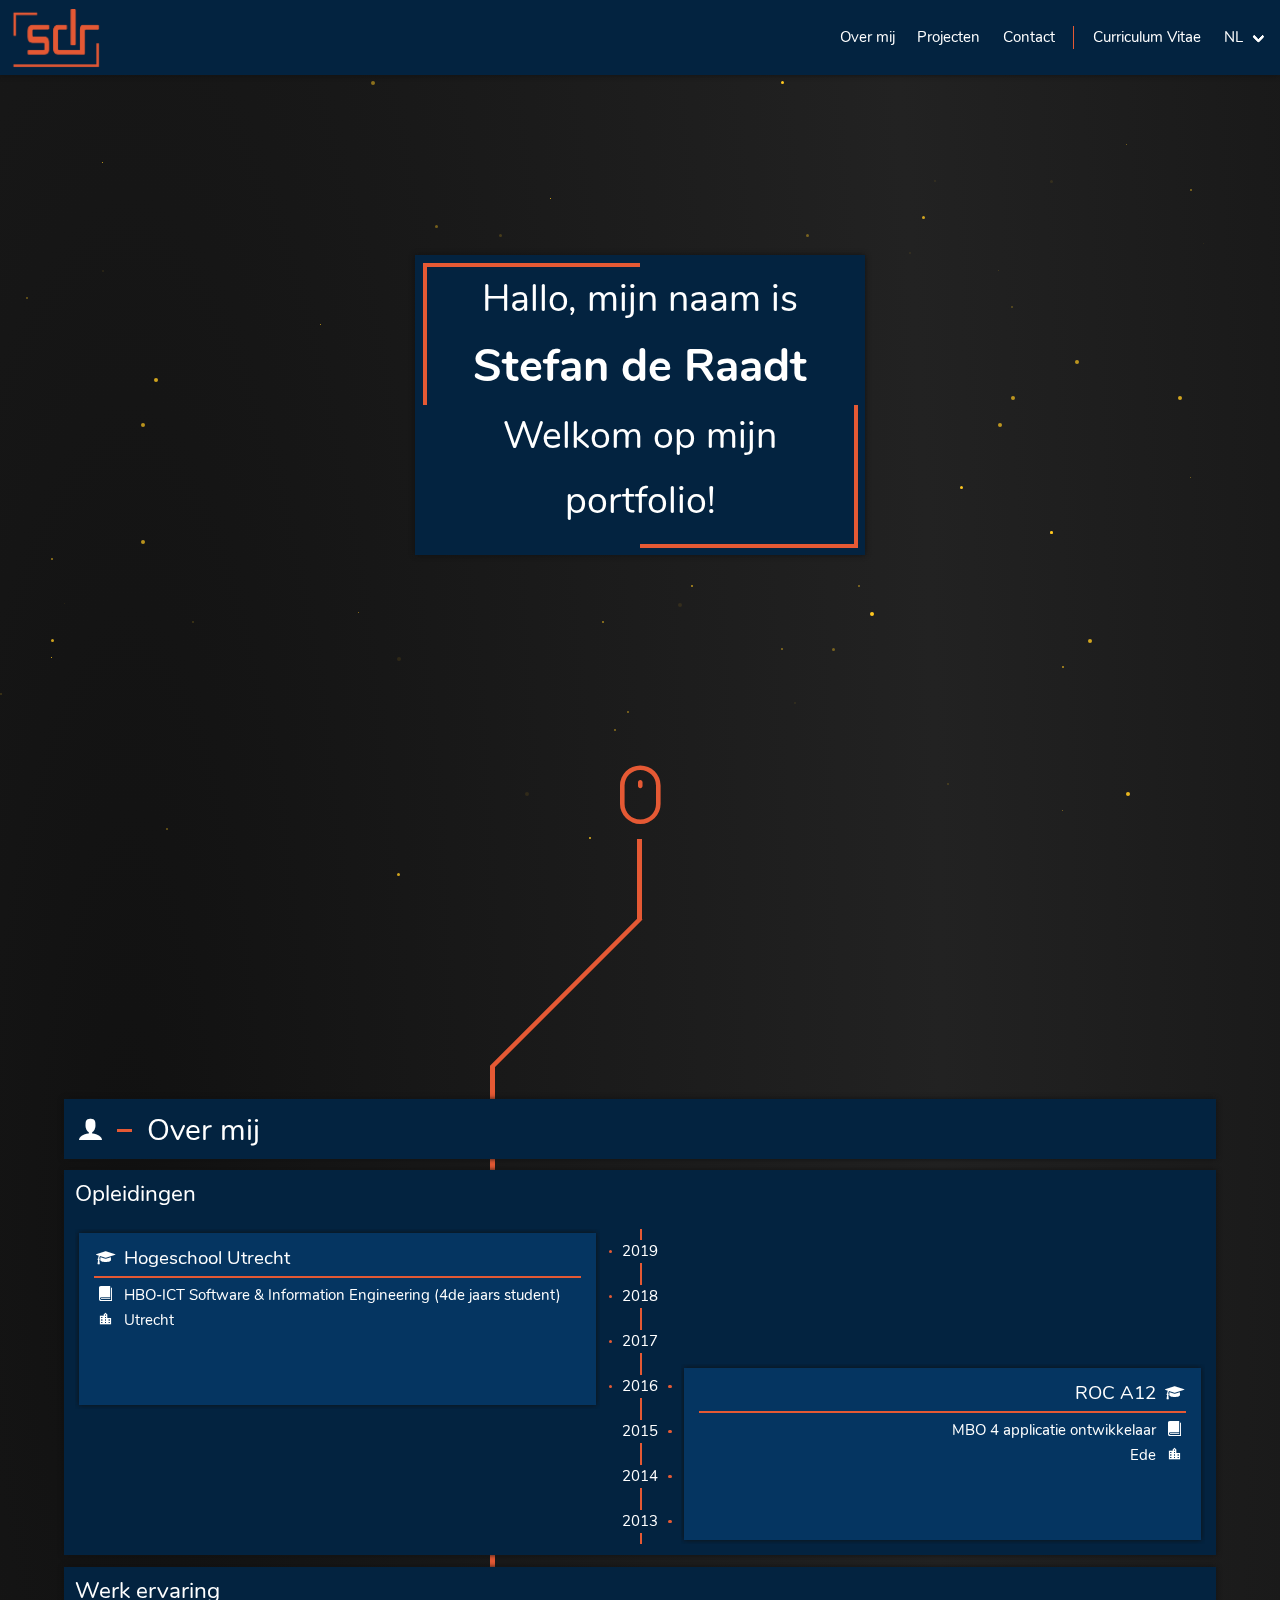
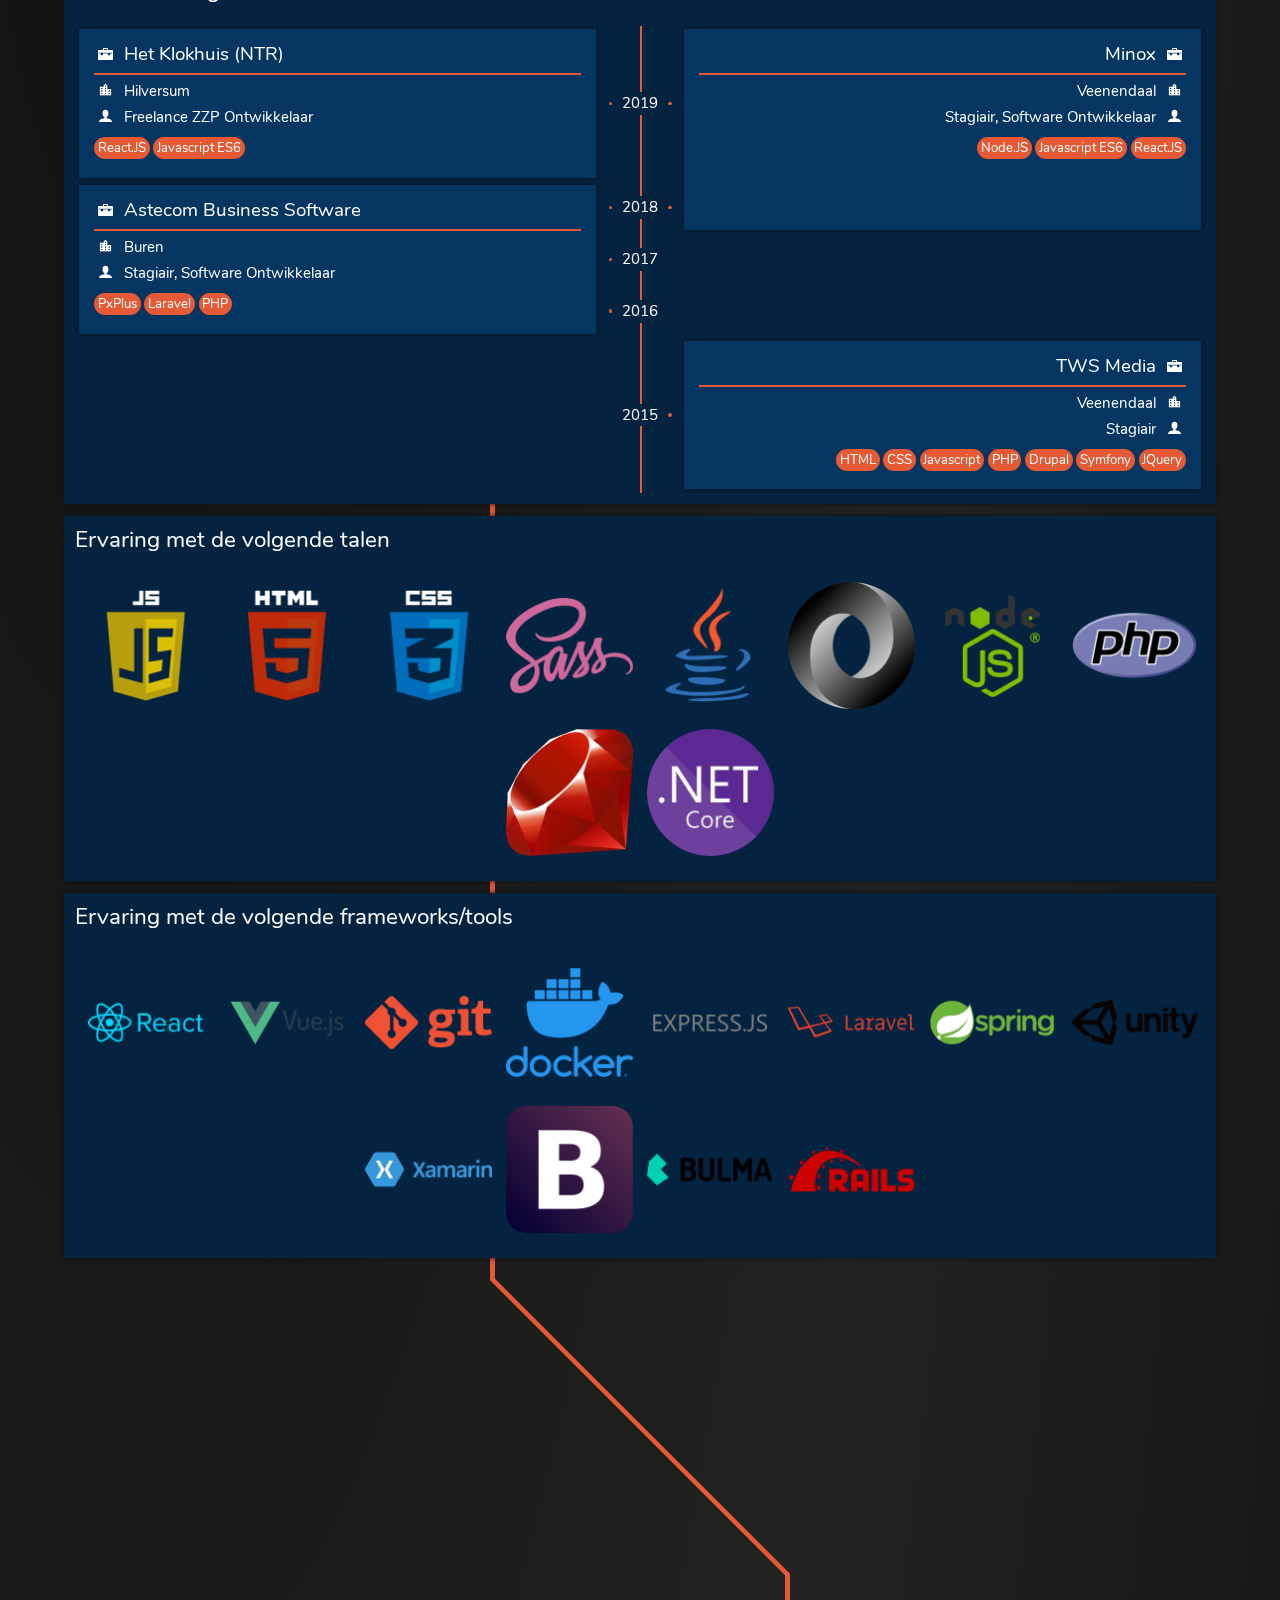
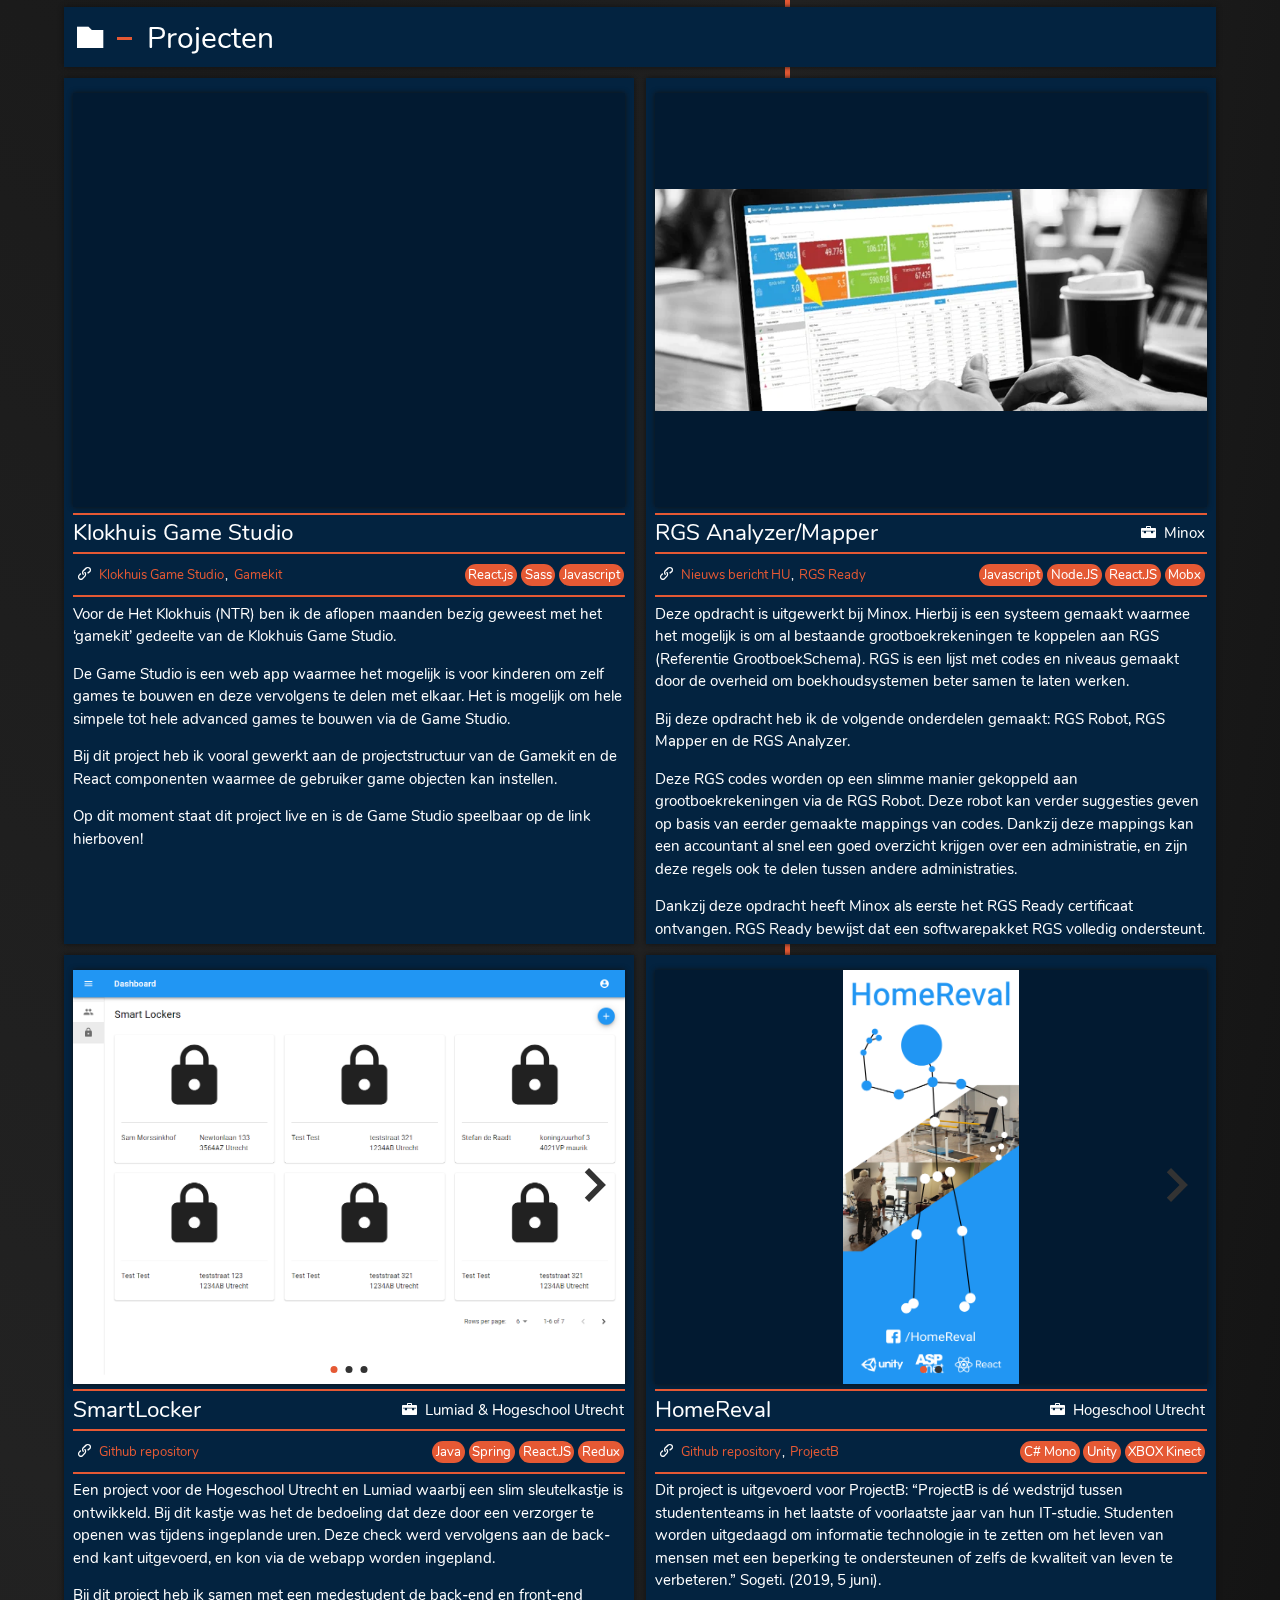
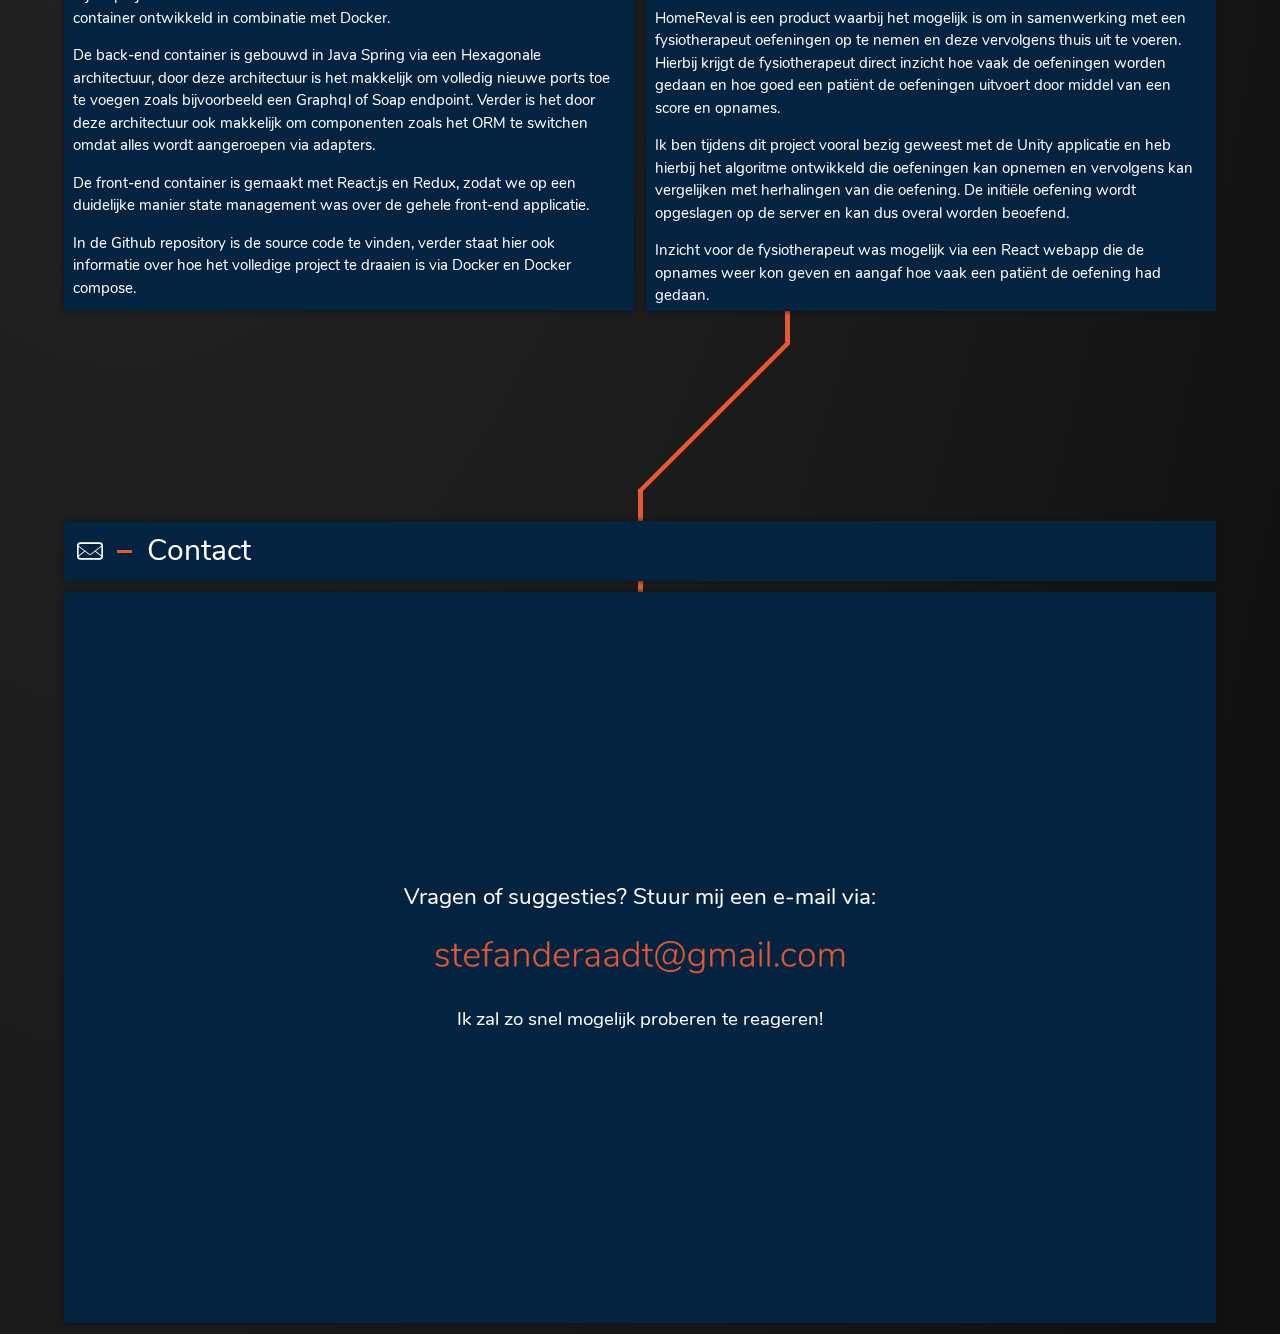
==== commit 29fca7e5: "Added Game Studio to projects" ====
--- a/index.html
+++ b/index.html
@@ -11,8 +11,8 @@
         <title>Portfolio - Stefan de Raadt</title>
         <link rel="icon" type="image/png" href="/img/stefanderaadt_favicon.png" />
         <meta name="viewport" content="width=device-width, initial-scale=1" />
-    <link href="/css/13.91f40ba3783eed0f038a.css" rel="stylesheet"><link href="/css/0.91f40ba3783eed0f038a.css" rel="stylesheet"></head>
+    <link href="/css/13.5ce6bdceaf8d57c8a902.css" rel="stylesheet"><link href="/css/0.5ce6bdceaf8d57c8a902.css" rel="stylesheet"></head>
     <body>
         <div id="app"></div>
-    <script type="text/javascript" src="/js/91f40ba3783eed0f038a.js"></script><script type="text/javascript" src="/js/1.91f40ba3783eed0f038a.chunk.js"></script><script type="text/javascript" src="/js/10.91f40ba3783eed0f038a.chunk.js"></script><script type="text/javascript" src="/js/2.91f40ba3783eed0f038a.chunk.js"></script><script type="text/javascript" src="/js/3.91f40ba3783eed0f038a.chunk.js"></script><script type="text/javascript" src="/js/4.91f40ba3783eed0f038a.chunk.js"></script><script type="text/javascript" src="/js/5.91f40ba3783eed0f038a.chunk.js"></script><script type="text/javascript" src="/js/7.91f40ba3783eed0f038a.chunk.js"></script><script type="text/javascript" src="/js/8.91f40ba3783eed0f038a.chunk.js"></script><script type="text/javascript" src="/js/9.91f40ba3783eed0f038a.chunk.js"></script><script type="text/javascript" src="/js/6.91f40ba3783eed0f038a.chunk.js"></script><script type="text/javascript" src="/js/11.91f40ba3783eed0f038a.chunk.js"></script><script type="text/javascript" src="/js/13.91f40ba3783eed0f038a.chunk.js"></script><script type="text/javascript" src="/js/0.91f40ba3783eed0f038a.chunk.js"></script></body>
+    <script type="text/javascript" src="/js/5ce6bdceaf8d57c8a902.js"></script><script type="text/javascript" src="/js/1.5ce6bdceaf8d57c8a902.chunk.js"></script><script type="text/javascript" src="/js/10.5ce6bdceaf8d57c8a902.chunk.js"></script><script type="text/javascript" src="/js/2.5ce6bdceaf8d57c8a902.chunk.js"></script><script type="text/javascript" src="/js/3.5ce6bdceaf8d57c8a902.chunk.js"></script><script type="text/javascript" src="/js/4.5ce6bdceaf8d57c8a902.chunk.js"></script><script type="text/javascript" src="/js/5.5ce6bdceaf8d57c8a902.chunk.js"></script><script type="text/javascript" src="/js/7.5ce6bdceaf8d57c8a902.chunk.js"></script><script type="text/javascript" src="/js/8.5ce6bdceaf8d57c8a902.chunk.js"></script><script type="text/javascript" src="/js/9.5ce6bdceaf8d57c8a902.chunk.js"></script><script type="text/javascript" src="/js/6.5ce6bdceaf8d57c8a902.chunk.js"></script><script type="text/javascript" src="/js/11.5ce6bdceaf8d57c8a902.chunk.js"></script><script type="text/javascript" src="/js/13.5ce6bdceaf8d57c8a902.chunk.js"></script><script type="text/javascript" src="/js/0.5ce6bdceaf8d57c8a902.chunk.js"></script></body>
 </html>
--- a/css/13.5ce6bdceaf8d57c8a902.css
+++ b/css/13.5ce6bdceaf8d57c8a902.css
@@ -0,0 +1 @@
+@font-face{font-family:icomoon;src:url(/27f026b7b04cab1fce0d866ac9b030f3.eot);src:url(/27f026b7b04cab1fce0d866ac9b030f3.eot#iefix) format("embedded-opentype"),url(/20eb9d4a3ce5fc6c98508d06d0e3b0b8.ttf) format("truetype"),url([data-uri]) format("woff"),url(/d2c5398652ed24645fec84cda33f520f.svg#icomoon) format("svg");font-weight:400;font-style:normal;font-display:block}[class*=" icon-"],[class^=icon-]{font-family:icomoon!important;speak:none;font-style:normal;font-weight:400;font-variant:normal;text-transform:none;line-height:1;-webkit-font-smoothing:antialiased;-moz-osx-font-smoothing:grayscale}.icon-contact:before,.icon-email:before,.icon-envelope:before,.icon-letter:before,.icon-mail:before{content:"\e904"}.icon-location_city:before{content:"\e906"}.icon-cheveron-left:before{content:"\e902"}.icon-cheveron-right:before{content:"\e903"}.icon-graduation-cap:before,.icon-mortar-board:before{content:"\e905"}.icon-mouse:before{content:"\e900"}.icon-home:before{content:"\e901"}.icon-image:before{content:"\e90d"}.icon-book:before{content:"\e91f"}.icon-folder:before{content:"\e92f"}.icon-user:before{content:"\e971"}.icon-cogs:before{content:"\e995"}.icon-briefcase:before{content:"\e9ae"}.icon-link:before{content:"\e9cb"}.icon-share2:before{content:"\ea82"}.icon-github:before{content:"\eab0"}.icon-linkedin:before{content:"\eac9"}--- a/css/0.5ce6bdceaf8d57c8a902.css
+++ b/css/0.5ce6bdceaf8d57c8a902.css
@@ -0,0 +1 @@
+@font-face{font-family:Nunito;font-style:normal;font-weight:400;src:local("Nunito Regular"),local("Nunito-Regular"),url(/e9f64790b131c08d6b34a9ecdc453876.ttf) format("truetype");unicode-range:U+00??,U+0131,U+0152-0153,U+02bb-02bc,U+02c6,U+02da,U+02dc,U+2000-206f,U+2074,U+20ac,U+2122,U+2191,U+2193,U+2212,U+2215,U+feff,U+fffd}@font-face{font-family:Nunito;font-style:normal;font-weight:700;src:local("Nunito Bold"),local("Nunito-Bold"),url(/a8c930b08cd5fda37ea9f1c105d1ac61.ttf) format("truetype");unicode-range:U+00??,U+0131,U+0152-0153,U+02bb-02bc,U+02c6,U+02da,U+02dc,U+2000-206f,U+2074,U+20ac,U+2122,U+2191,U+2193,U+2212,U+2215,U+feff,U+fffd}@keyframes spinAround{0%{transform:rotate(0deg)}to{transform:rotate(359deg)}}.breadcrumb,.button,.delete,.file,.is-unselectable,.modal-close,.pagination-ellipsis,.pagination-link,.pagination-next,.pagination-previous,.tabs{-webkit-touch-callout:none;-webkit-user-select:none;-moz-user-select:none;-ms-user-select:none;user-select:none}.navbar-link:not(.is-arrowless):after,.select:not(.is-multiple):not(.is-loading):after{border:3px solid transparent;border-radius:2px;border-right:0;border-top:0;content:" ";display:block;height:.625em;margin-top:-.4375em;pointer-events:none;position:absolute;top:50%;transform:rotate(-45deg);transform-origin:center;width:.625em}.block:not(:last-child),.box:not(:last-child),.breadcrumb:not(:last-child),.content:not(:last-child),.highlight:not(:last-child),.level:not(:last-child),.list:not(:last-child),.message:not(:last-child),.notification:not(:last-child),.progress:not(:last-child),.subtitle:not(:last-child),.table-container:not(:last-child),.table:not(:last-child),.tabs:not(:last-child),.title:not(:last-child){margin-bottom:1.5rem}.delete,.modal-close{-moz-appearance:none;-webkit-appearance:none;background-color:rgba(0,0,0,.2);border:none;border-radius:290486px;cursor:pointer;pointer-events:auto;display:inline-block;flex-grow:0;flex-shrink:0;font-size:0;height:20px;max-height:20px;max-width:20px;min-height:20px;min-width:20px;outline:none;position:relative;vertical-align:top;width:20px}.delete:after,.delete:before,.modal-close:after,.modal-close:before{background-color:#fff;content:"";display:block;left:50%;position:absolute;top:50%;transform:translateX(-50%) translateY(-50%) rotate(45deg);transform-origin:center center}.delete:before,.modal-close:before{height:2px;width:50%}.delete:after,.modal-close:after{height:50%;width:2px}.delete:focus,.delete:hover,.modal-close:focus,.modal-close:hover{background-color:rgba(0,0,0,.3)}.delete:active,.modal-close:active{background-color:rgba(0,0,0,.4)}.is-small.delete,.is-small.modal-close{height:16px;max-height:16px;max-width:16px;min-height:16px;min-width:16px;width:16px}.is-medium.delete,.is-medium.modal-close{height:24px;max-height:24px;max-width:24px;min-height:24px;min-width:24px;width:24px}.is-large.delete,.is-large.modal-close{height:32px;max-height:32px;max-width:32px;min-height:32px;min-width:32px;width:32px}.button.is-loading:after,.control.is-loading:after,.loader,.select.is-loading:after{animation:spinAround .5s linear infinite;border-radius:290486px;border-color:transparent transparent #dbdee0 #dbdee0;border-style:solid;border-width:2px;content:"";display:block;height:1em;position:relative;width:1em}.hero-video,.image.is-1by1 .has-ratio,.image.is-1by1 img,.image.is-1by2 .has-ratio,.image.is-1by2 img,.image.is-1by3 .has-ratio,.image.is-1by3 img,.image.is-2by1 .has-ratio,.image.is-2by1 img,.image.is-2by3 .has-ratio,.image.is-2by3 img,.image.is-3by1 .has-ratio,.image.is-3by1 img,.image.is-3by2 .has-ratio,.image.is-3by2 img,.image.is-3by4 .has-ratio,.image.is-3by4 img,.image.is-3by5 .has-ratio,.image.is-3by5 img,.image.is-4by3 .has-ratio,.image.is-4by3 img,.image.is-4by5 .has-ratio,.image.is-4by5 img,.image.is-5by3 .has-ratio,.image.is-5by3 img,.image.is-5by4 .has-ratio,.image.is-5by4 img,.image.is-9by16 .has-ratio,.image.is-9by16 img,.image.is-16by9 .has-ratio,.image.is-16by9 img,.image.is-square .has-ratio,.image.is-square img,.is-overlay,.modal,.modal-background{bottom:0;left:0;position:absolute;right:0;top:0}.button,.file-cta,.file-name,.input,.pagination-ellipsis,.pagination-link,.pagination-next,.pagination-previous,.select select,.textarea{-moz-appearance:none;-webkit-appearance:none;align-items:center;border:1px solid transparent;border-radius:.4em;box-shadow:none;display:inline-flex;font-size:15px;height:2.25em;justify-content:flex-start;line-height:1.5;padding:calc(.375em - 1px) calc(.625em - 1px);position:relative;vertical-align:top}.button:active,.button:focus,.file-cta:active,.file-cta:focus,.file-name:active,.file-name:focus,.input:active,.input:focus,.is-active.button,.is-active.file-cta,.is-active.file-name,.is-active.input,.is-active.pagination-ellipsis,.is-active.pagination-link,.is-active.pagination-next,.is-active.pagination-previous,.is-active.textarea,.is-focused.button,.is-focused.file-cta,.is-focused.file-name,.is-focused.input,.is-focused.pagination-ellipsis,.is-focused.pagination-link,.is-focused.pagination-next,.is-focused.pagination-previous,.is-focused.textarea,.pagination-ellipsis:active,.pagination-ellipsis:focus,.pagination-link:active,.pagination-link:focus,.pagination-next:active,.pagination-next:focus,.pagination-previous:active,.pagination-previous:focus,.select select.is-active,.select select.is-focused,.select select:active,.select select:focus,.textarea:active,.textarea:focus{outline:none}.button[disabled],.file-cta[disabled],.file-name[disabled],.input[disabled],.pagination-ellipsis[disabled],.pagination-link[disabled],.pagination-next[disabled],.pagination-previous[disabled],.select fieldset[disabled] select,.select select[disabled],.textarea[disabled],fieldset[disabled] .button,fieldset[disabled] .file-cta,fieldset[disabled] .file-name,fieldset[disabled] .input,fieldset[disabled] .pagination-ellipsis,fieldset[disabled] .pagination-link,fieldset[disabled] .pagination-next,fieldset[disabled] .pagination-previous,fieldset[disabled] .select select,fieldset[disabled] .textarea{cursor:not-allowed}blockquote,body,dd,dl,dt,fieldset,figure,h1,h2,h3,h4,h5,h6,hr,html,iframe,legend,li,ol,p,pre,textarea,ul{margin:0;padding:0}h1,h2,h3,h4,h5,h6{font-size:100%;font-weight:400}ul{list-style:none}button,input,select,textarea{margin:0}html{box-sizing:border-box}*,:after,:before{box-sizing:inherit}embed,iframe,img,object,video{height:auto;max-width:100%}audio{max-width:100%}iframe{border:0}table{border-collapse:collapse;border-spacing:0}td,th{padding:0}td:not([align]),th:not([align]){text-align:left}html{background-color:#222;font-size:15px;-moz-osx-font-smoothing:grayscale;-webkit-font-smoothing:antialiased;min-width:300px;overflow-x:hidden;overflow-y:scroll;text-rendering:optimizeLegibility;text-size-adjust:100%}article,aside,figure,footer,header,hgroup,section{display:block}body,button,input,select,textarea{font-family:Nunito,sans-serif}code,pre{-moz-osx-font-smoothing:auto;-webkit-font-smoothing:auto;font-family:Inconsolata,Consolas,Monaco,monospace}body{color:#fff;font-size:1em;font-weight:400;line-height:1.5}a{color:#e55934;cursor:pointer;text-decoration:none}a strong{color:currentColor}a:hover{color:#e86b4b}code{color:#8c0303;font-size:.875em;font-weight:400;padding:.25em .5em}code,hr{background-color:#111}hr{border:none;display:block;height:2px;margin:1.5rem 0}img{height:auto;max-width:100%}input[type=checkbox],input[type=radio]{vertical-align:baseline}small{font-size:.875em}span{font-style:inherit;font-weight:inherit}strong{color:#f2f2f2;font-weight:700}fieldset{border:none}pre{-webkit-overflow-scrolling:touch;background-color:#111;color:#fff;font-size:.875em;overflow-x:auto;padding:1.25rem 1.5rem;white-space:pre;word-wrap:normal}pre code{background-color:transparent;color:currentColor;font-size:1em;padding:0}table td,table th{vertical-align:top}table td:not([align]),table th:not([align]){text-align:left}table th{color:#f2f2f2}.is-clearfix:after{clear:both;content:" ";display:table}.is-pulled-left{float:left!important}.is-pulled-right{float:right!important}.is-clipped{overflow:hidden!important}.is-size-1{font-size:3rem!important}.is-size-2{font-size:2.5rem!important}.is-size-3{font-size:2rem!important}.is-size-4{font-size:1.5rem!important}.is-size-5{font-size:1.25rem!important}.is-size-6{font-size:15px!important}.is-size-7{font-size:.85em!important}@media screen and (max-width:768px){.is-size-1-mobile{font-size:3rem!important}.is-size-2-mobile{font-size:2.5rem!important}.is-size-3-mobile{font-size:2rem!important}.is-size-4-mobile{font-size:1.5rem!important}.is-size-5-mobile{font-size:1.25rem!important}.is-size-6-mobile{font-size:15px!important}.is-size-7-mobile{font-size:.85em!important}}@media print,screen and (min-width:769px){.is-size-1-tablet{font-size:3rem!important}.is-size-2-tablet{font-size:2.5rem!important}.is-size-3-tablet{font-size:2rem!important}.is-size-4-tablet{font-size:1.5rem!important}.is-size-5-tablet{font-size:1.25rem!important}.is-size-6-tablet{font-size:15px!important}.is-size-7-tablet{font-size:.85em!important}}@media screen and (max-width:1023px){.is-size-1-touch{font-size:3rem!important}.is-size-2-touch{font-size:2.5rem!important}.is-size-3-touch{font-size:2rem!important}.is-size-4-touch{font-size:1.5rem!important}.is-size-5-touch{font-size:1.25rem!important}.is-size-6-touch{font-size:15px!important}.is-size-7-touch{font-size:.85em!important}}@media screen and (min-width:1024px){.is-size-1-desktop{font-size:3rem!important}.is-size-2-desktop{font-size:2.5rem!important}.is-size-3-desktop{font-size:2rem!important}.is-size-4-desktop{font-size:1.5rem!important}.is-size-5-desktop{font-size:1.25rem!important}.is-size-6-desktop{font-size:15px!important}.is-size-7-desktop{font-size:.85em!important}}@media screen and (min-width:1216px){.is-size-1-widescreen{font-size:3rem!important}.is-size-2-widescreen{font-size:2.5rem!important}.is-size-3-widescreen{font-size:2rem!important}.is-size-4-widescreen{font-size:1.5rem!important}.is-size-5-widescreen{font-size:1.25rem!important}.is-size-6-widescreen{font-size:15px!important}.is-size-7-widescreen{font-size:.85em!important}}@media screen and (min-width:1408px){.is-size-1-fullhd{font-size:3rem!important}.is-size-2-fullhd{font-size:2.5rem!important}.is-size-3-fullhd{font-size:2rem!important}.is-size-4-fullhd{font-size:1.5rem!important}.is-size-5-fullhd{font-size:1.25rem!important}.is-size-6-fullhd{font-size:15px!important}.is-size-7-fullhd{font-size:.85em!important}}.has-text-centered{text-align:center!important}.has-text-justified{text-align:justify!important}.has-text-left{text-align:left!important}.has-text-right{text-align:right!important}@media screen and (max-width:768px){.has-text-centered-mobile{text-align:center!important}}@media print,screen and (min-width:769px){.has-text-centered-tablet{text-align:center!important}}@media screen and (min-width:769px) and (max-width:1023px){.has-text-centered-tablet-only{text-align:center!important}}@media screen and (max-width:1023px){.has-text-centered-touch{text-align:center!important}}@media screen and (min-width:1024px){.has-text-centered-desktop{text-align:center!important}}@media screen and (min-width:1024px) and (max-width:1215px){.has-text-centered-desktop-only{text-align:center!important}}@media screen and (min-width:1216px){.has-text-centered-widescreen{text-align:center!important}}@media screen and (min-width:1216px) and (max-width:1407px){.has-text-centered-widescreen-only{text-align:center!important}}@media screen and (min-width:1408px){.has-text-centered-fullhd{text-align:center!important}}@media screen and (max-width:768px){.has-text-justified-mobile{text-align:justify!important}}@media print,screen and (min-width:769px){.has-text-justified-tablet{text-align:justify!important}}@media screen and (min-width:769px) and (max-width:1023px){.has-text-justified-tablet-only{text-align:justify!important}}@media screen and (max-width:1023px){.has-text-justified-touch{text-align:justify!important}}@media screen and (min-width:1024px){.has-text-justified-desktop{text-align:justify!important}}@media screen and (min-width:1024px) and (max-width:1215px){.has-text-justified-desktop-only{text-align:justify!important}}@media screen and (min-width:1216px){.has-text-justified-widescreen{text-align:justify!important}}@media screen and (min-width:1216px) and (max-width:1407px){.has-text-justified-widescreen-only{text-align:justify!important}}@media screen and (min-width:1408px){.has-text-justified-fullhd{text-align:justify!important}}@media screen and (max-width:768px){.has-text-left-mobile{text-align:left!important}}@media print,screen and (min-width:769px){.has-text-left-tablet{text-align:left!important}}@media screen and (min-width:769px) and (max-width:1023px){.has-text-left-tablet-only{text-align:left!important}}@media screen and (max-width:1023px){.has-text-left-touch{text-align:left!important}}@media screen and (min-width:1024px){.has-text-left-desktop{text-align:left!important}}@media screen and (min-width:1024px) and (max-width:1215px){.has-text-left-desktop-only{text-align:left!important}}@media screen and (min-width:1216px){.has-text-left-widescreen{text-align:left!important}}@media screen and (min-width:1216px) and (max-width:1407px){.has-text-left-widescreen-only{text-align:left!important}}@media screen and (min-width:1408px){.has-text-left-fullhd{text-align:left!important}}@media screen and (max-width:768px){.has-text-right-mobile{text-align:right!important}}@media print,screen and (min-width:769px){.has-text-right-tablet{text-align:right!important}}@media screen and (min-width:769px) and (max-width:1023px){.has-text-right-tablet-only{text-align:right!important}}@media screen and (max-width:1023px){.has-text-right-touch{text-align:right!important}}@media screen and (min-width:1024px){.has-text-right-desktop{text-align:right!important}}@media screen and (min-width:1024px) and (max-width:1215px){.has-text-right-desktop-only{text-align:right!important}}@media screen and (min-width:1216px){.has-text-right-widescreen{text-align:right!important}}@media screen and (min-width:1216px) and (max-width:1407px){.has-text-right-widescreen-only{text-align:right!important}}@media screen and (min-width:1408px){.has-text-right-fullhd{text-align:right!important}}.is-capitalized{text-transform:capitalize!important}.is-lowercase{text-transform:lowercase!important}.is-uppercase{text-transform:uppercase!important}.is-italic{font-style:italic!important}.has-text-white{color:#fff!important}a.has-text-white:focus,a.has-text-white:hover{color:#e6e6e6!important}.has-background-white{background-color:#fff!important}.has-text-black,a.has-text-black:focus,a.has-text-black:hover{color:#000!important}.has-background-black{background-color:#000!important}.has-text-light{color:#ecf0f1!important}a.has-text-light:focus,a.has-text-light:hover{color:#cfd9db!important}.has-background-light{background-color:#ecf0f1!important}.has-text-dark{color:#111!important}a.has-text-dark:focus,a.has-text-dark:hover{color:#000!important}.has-background-dark{background-color:#111!important}.has-text-primary{color:#032340!important}a.has-text-primary:focus,a.has-text-primary:hover{color:#01080f!important}.has-background-primary{background-color:#032340!important}.has-text-link{color:#e55934!important}a.has-text-link:focus,a.has-text-link:hover{color:#cc3f1a!important}.has-background-link{background-color:#e55934!important}.has-text-info{color:#209cee!important}a.has-text-info:focus,a.has-text-info:hover{color:#0f81cc!important}.has-background-info{background-color:#209cee!important}.has-text-success{color:#18c460!important}a.has-text-success:focus,a.has-text-success:hover{color:#12974a!important}.has-background-success{background-color:#18c460!important}.has-text-warning{color:#ffc71f!important}a.has-text-warning:focus,a.has-text-warning:hover{color:#ebb000!important}.has-background-warning{background-color:#ffc71f!important}.has-text-danger{color:#8c0303!important}a.has-text-danger:focus,a.has-text-danger:hover{color:#5a0202!important}.has-background-danger{background-color:#8c0303!important}.has-text-black-bis{color:#121212!important}.has-background-black-bis{background-color:#121212!important}.has-text-black-ter{color:#242424!important}.has-background-black-ter{background-color:#242424!important}.has-text-grey-darker{color:#111!important}.has-background-grey-darker{background-color:#111!important}.has-text-grey-dark{color:#222!important}.has-background-grey-dark{background-color:#222!important}.has-text-grey{color:#333!important}.has-background-grey{background-color:#333!important}.has-text-grey-light{color:#8c9b9d!important}.has-background-grey-light{background-color:#8c9b9d!important}.has-text-grey-lighter{color:#dbdee0!important}.has-background-grey-lighter{background-color:#dbdee0!important}.has-text-white-ter{color:#ecf0f1!important}.has-background-white-ter{background-color:#ecf0f1!important}.has-text-white-bis{color:#fafafa!important}.has-background-white-bis{background-color:#fafafa!important}.has-text-weight-light{font-weight:300!important}.has-text-weight-normal{font-weight:400!important}.has-text-weight-medium{font-weight:500!important}.has-text-weight-semibold{font-weight:600!important}.has-text-weight-bold{font-weight:700!important}.is-family-primary,.is-family-sans-serif,.is-family-secondary{font-family:Nunito,sans-serif!important}.is-family-code,.is-family-monospace{font-family:Inconsolata,Consolas,Monaco,monospace!important}.is-block{display:block!important}@media screen and (max-width:768px){.is-block-mobile{display:block!important}}@media print,screen and (min-width:769px){.is-block-tablet{display:block!important}}@media screen and (min-width:769px) and (max-width:1023px){.is-block-tablet-only{display:block!important}}@media screen and (max-width:1023px){.is-block-touch{display:block!important}}@media screen and (min-width:1024px){.is-block-desktop{display:block!important}}@media screen and (min-width:1024px) and (max-width:1215px){.is-block-desktop-only{display:block!important}}@media screen and (min-width:1216px){.is-block-widescreen{display:block!important}}@media screen and (min-width:1216px) and (max-width:1407px){.is-block-widescreen-only{display:block!important}}@media screen and (min-width:1408px){.is-block-fullhd{display:block!important}}.is-flex{display:flex!important}@media screen and (max-width:768px){.is-flex-mobile{display:flex!important}}@media print,screen and (min-width:769px){.is-flex-tablet{display:flex!important}}@media screen and (min-width:769px) and (max-width:1023px){.is-flex-tablet-only{display:flex!important}}@media screen and (max-width:1023px){.is-flex-touch{display:flex!important}}@media screen and (min-width:1024px){.is-flex-desktop{display:flex!important}}@media screen and (min-width:1024px) and (max-width:1215px){.is-flex-desktop-only{display:flex!important}}@media screen and (min-width:1216px){.is-flex-widescreen{display:flex!important}}@media screen and (min-width:1216px) and (max-width:1407px){.is-flex-widescreen-only{display:flex!important}}@media screen and (min-width:1408px){.is-flex-fullhd{display:flex!important}}.is-inline{display:inline!important}@media screen and (max-width:768px){.is-inline-mobile{display:inline!important}}@media print,screen and (min-width:769px){.is-inline-tablet{display:inline!important}}@media screen and (min-width:769px) and (max-width:1023px){.is-inline-tablet-only{display:inline!important}}@media screen and (max-width:1023px){.is-inline-touch{display:inline!important}}@media screen and (min-width:1024px){.is-inline-desktop{display:inline!important}}@media screen and (min-width:1024px) and (max-width:1215px){.is-inline-desktop-only{display:inline!important}}@media screen and (min-width:1216px){.is-inline-widescreen{display:inline!important}}@media screen and (min-width:1216px) and (max-width:1407px){.is-inline-widescreen-only{display:inline!important}}@media screen and (min-width:1408px){.is-inline-fullhd{display:inline!important}}.is-inline-block{display:inline-block!important}@media screen and (max-width:768px){.is-inline-block-mobile{display:inline-block!important}}@media print,screen and (min-width:769px){.is-inline-block-tablet{display:inline-block!important}}@media screen and (min-width:769px) and (max-width:1023px){.is-inline-block-tablet-only{display:inline-block!important}}@media screen and (max-width:1023px){.is-inline-block-touch{display:inline-block!important}}@media screen and (min-width:1024px){.is-inline-block-desktop{display:inline-block!important}}@media screen and (min-width:1024px) and (max-width:1215px){.is-inline-block-desktop-only{display:inline-block!important}}@media screen and (min-width:1216px){.is-inline-block-widescreen{display:inline-block!important}}@media screen and (min-width:1216px) and (max-width:1407px){.is-inline-block-widescreen-only{display:inline-block!important}}@media screen and (min-width:1408px){.is-inline-block-fullhd{display:inline-block!important}}.is-inline-flex{display:inline-flex!important}@media screen and (max-width:768px){.is-inline-flex-mobile{display:inline-flex!important}}@media print,screen and (min-width:769px){.is-inline-flex-tablet{display:inline-flex!important}}@media screen and (min-width:769px) and (max-width:1023px){.is-inline-flex-tablet-only{display:inline-flex!important}}@media screen and (max-width:1023px){.is-inline-flex-touch{display:inline-flex!important}}@media screen and (min-width:1024px){.is-inline-flex-desktop{display:inline-flex!important}}@media screen and (min-width:1024px) and (max-width:1215px){.is-inline-flex-desktop-only{display:inline-flex!important}}@media screen and (min-width:1216px){.is-inline-flex-widescreen{display:inline-flex!important}}@media screen and (min-width:1216px) and (max-width:1407px){.is-inline-flex-widescreen-only{display:inline-flex!important}}@media screen and (min-width:1408px){.is-inline-flex-fullhd{display:inline-flex!important}}.is-hidden{display:none!important}.is-sr-only{border:none!important;clip:rect(0,0,0,0)!important;height:.01em!important;overflow:hidden!important;padding:0!important;position:absolute!important;white-space:nowrap!important;width:.01em!important}@media screen and (max-width:768px){.is-hidden-mobile{display:none!important}}@media print,screen and (min-width:769px){.is-hidden-tablet{display:none!important}}@media screen and (min-width:769px) and (max-width:1023px){.is-hidden-tablet-only{display:none!important}}@media screen and (max-width:1023px){.is-hidden-touch{display:none!important}}@media screen and (min-width:1024px){.is-hidden-desktop{display:none!important}}@media screen and (min-width:1024px) and (max-width:1215px){.is-hidden-desktop-only{display:none!important}}@media screen and (min-width:1216px){.is-hidden-widescreen{display:none!important}}@media screen and (min-width:1216px) and (max-width:1407px){.is-hidden-widescreen-only{display:none!important}}@media screen and (min-width:1408px){.is-hidden-fullhd{display:none!important}}.is-invisible{visibility:hidden!important}@media screen and (max-width:768px){.is-invisible-mobile{visibility:hidden!important}}@media print,screen and (min-width:769px){.is-invisible-tablet{visibility:hidden!important}}@media screen and (min-width:769px) and (max-width:1023px){.is-invisible-tablet-only{visibility:hidden!important}}@media screen and (max-width:1023px){.is-invisible-touch{visibility:hidden!important}}@media screen and (min-width:1024px){.is-invisible-desktop{visibility:hidden!important}}@media screen and (min-width:1024px) and (max-width:1215px){.is-invisible-desktop-only{visibility:hidden!important}}@media screen and (min-width:1216px){.is-invisible-widescreen{visibility:hidden!important}}@media screen and (min-width:1216px) and (max-width:1407px){.is-invisible-widescreen-only{visibility:hidden!important}}@media screen and (min-width:1408px){.is-invisible-fullhd{visibility:hidden!important}}.is-marginless{margin:0!important}.is-paddingless{padding:0!important}.is-radiusless{border-radius:0!important}.is-shadowless{box-shadow:none!important}.is-relative{position:relative!important}.box{background-color:#222;border-radius:8px;box-shadow:none;color:#fff;display:block;padding:1.25rem}a.box:focus,a.box:hover{box-shadow:0 2px 3px rgba(0,0,0,.1),0 0 0 1px #e55934}a.box:active{box-shadow:inset 0 1px 2px rgba(0,0,0,.2),0 0 0 1px #e55934}.button{background-color:#111;border-color:#373737;border-width:1px;color:#032340;cursor:pointer;justify-content:center;padding:calc(.375em - 1px) .75em;text-align:center;white-space:nowrap}.button strong{color:inherit}.button .icon,.button .icon.is-large,.button .icon.is-medium,.button .icon.is-small{height:1.5em;width:1.5em}.button .icon:first-child:not(:last-child){margin-left:calc(-.375em - 1px);margin-right:.1875em}.button .icon:last-child:not(:first-child){margin-left:.1875em;margin-right:calc(-.375em - 1px)}.button .icon:first-child:last-child{margin-left:calc(-.375em - 1px);margin-right:calc(-.375em - 1px)}.button.is-hovered,.button:hover{border-color:#8c9b9d;color:#f2f2f2}.button.is-focused,.button:focus{border-color:#8c9b9d;color:#e2471d}.button.is-focused:not(:active),.button:focus:not(:active){box-shadow:0 0 0 .125em rgba(229,89,52,.25)}.button.is-active,.button:active{border-color:#222;color:#f2f2f2}.button.is-text{background-color:transparent;border-color:transparent;color:#fff;text-decoration:underline}.button.is-text.is-focused,.button.is-text.is-hovered,.button.is-text:focus,.button.is-text:hover{background-color:#111;color:#f2f2f2}.button.is-text.is-active,.button.is-text:active{background-color:#040404;color:#f2f2f2}.button.is-text[disabled],fieldset[disabled] .button.is-text{background-color:transparent;border-color:transparent;box-shadow:none}.button.is-white{background-color:#fff;border-color:transparent;color:#000}.button.is-white.is-hovered,.button.is-white:hover{background-color:#f9f9f9;border-color:transparent;color:#000}.button.is-white.is-focused,.button.is-white:focus{border-color:transparent;color:#000}.button.is-white.is-focused:not(:active),.button.is-white:focus:not(:active){box-shadow:0 0 0 .125em hsla(0,0%,100%,.25)}.button.is-white.is-active,.button.is-white:active{background-color:#f2f2f2;border-color:transparent;color:#000}.button.is-white[disabled],fieldset[disabled] .button.is-white{background-color:#fff;border-color:transparent;box-shadow:none}.button.is-white.is-inverted{background-color:#000;color:#fff}.button.is-white.is-inverted.is-hovered,.button.is-white.is-inverted:hover{background-color:#000}.button.is-white.is-inverted[disabled],fieldset[disabled] .button.is-white.is-inverted{background-color:#000;border-color:transparent;box-shadow:none;color:#fff}.button.is-white.is-loading:after{border-color:transparent transparent #000 #000!important}.button.is-white.is-outlined{background-color:transparent;border-color:#fff;color:#fff}.button.is-white.is-outlined.is-focused,.button.is-white.is-outlined.is-hovered,.button.is-white.is-outlined:focus,.button.is-white.is-outlined:hover{background-color:#fff;border-color:#fff;color:#000}.button.is-white.is-outlined.is-loading:after{border-color:transparent transparent #fff #fff!important}.button.is-white.is-outlined.is-loading.is-focused:after,.button.is-white.is-outlined.is-loading.is-hovered:after,.button.is-white.is-outlined.is-loading:focus:after,.button.is-white.is-outlined.is-loading:hover:after{border-color:transparent transparent #000 #000!important}.button.is-white.is-outlined[disabled],fieldset[disabled] .button.is-white.is-outlined{background-color:transparent;border-color:#fff;box-shadow:none;color:#fff}.button.is-white.is-inverted.is-outlined{background-color:transparent;border-color:#000;color:#000}.button.is-white.is-inverted.is-outlined.is-focused,.button.is-white.is-inverted.is-outlined.is-hovered,.button.is-white.is-inverted.is-outlined:focus,.button.is-white.is-inverted.is-outlined:hover{background-color:#000;color:#fff}.button.is-white.is-inverted.is-outlined.is-loading.is-focused:after,.button.is-white.is-inverted.is-outlined.is-loading.is-hovered:after,.button.is-white.is-inverted.is-outlined.is-loading:focus:after,.button.is-white.is-inverted.is-outlined.is-loading:hover:after{border-color:transparent transparent #fff #fff!important}.button.is-white.is-inverted.is-outlined[disabled],fieldset[disabled] .button.is-white.is-inverted.is-outlined{background-color:transparent;border-color:#000;box-shadow:none;color:#000}.button.is-black,.button.is-black.is-hovered,.button.is-black:hover{background-color:#000;border-color:transparent;color:#fff}.button.is-black.is-focused,.button.is-black:focus{border-color:transparent;color:#fff}.button.is-black.is-focused:not(:active),.button.is-black:focus:not(:active){box-shadow:0 0 0 .125em rgba(0,0,0,.25)}.button.is-black.is-active,.button.is-black:active{background-color:#000;border-color:transparent;color:#fff}.button.is-black[disabled],fieldset[disabled] .button.is-black{background-color:#000;border-color:transparent;box-shadow:none}.button.is-black.is-inverted{background-color:#fff;color:#000}.button.is-black.is-inverted.is-hovered,.button.is-black.is-inverted:hover{background-color:#f2f2f2}.button.is-black.is-inverted[disabled],fieldset[disabled] .button.is-black.is-inverted{background-color:#fff;border-color:transparent;box-shadow:none;color:#000}.button.is-black.is-loading:after{border-color:transparent transparent #fff #fff!important}.button.is-black.is-outlined{background-color:transparent;border-color:#000;color:#000}.button.is-black.is-outlined.is-focused,.button.is-black.is-outlined.is-hovered,.button.is-black.is-outlined:focus,.button.is-black.is-outlined:hover{background-color:#000;border-color:#000;color:#fff}.button.is-black.is-outlined.is-loading:after{border-color:transparent transparent #000 #000!important}.button.is-black.is-outlined.is-loading.is-focused:after,.button.is-black.is-outlined.is-loading.is-hovered:after,.button.is-black.is-outlined.is-loading:focus:after,.button.is-black.is-outlined.is-loading:hover:after{border-color:transparent transparent #fff #fff!important}.button.is-black.is-outlined[disabled],fieldset[disabled] .button.is-black.is-outlined{background-color:transparent;border-color:#000;box-shadow:none;color:#000}.button.is-black.is-inverted.is-outlined{background-color:transparent;border-color:#fff;color:#fff}.button.is-black.is-inverted.is-outlined.is-focused,.button.is-black.is-inverted.is-outlined.is-hovered,.button.is-black.is-inverted.is-outlined:focus,.button.is-black.is-inverted.is-outlined:hover{background-color:#fff;color:#000}.button.is-black.is-inverted.is-outlined.is-loading.is-focused:after,.button.is-black.is-inverted.is-outlined.is-loading.is-hovered:after,.button.is-black.is-inverted.is-outlined.is-loading:focus:after,.button.is-black.is-inverted.is-outlined.is-loading:hover:after{border-color:transparent transparent #000 #000!important}.button.is-black.is-inverted.is-outlined[disabled],fieldset[disabled] .button.is-black.is-inverted.is-outlined{background-color:transparent;border-color:#fff;box-shadow:none;color:#fff}.button.is-light{background-color:#ecf0f1;border-color:transparent;color:#111}.button.is-light.is-hovered,.button.is-light:hover{background-color:#e5eaec;border-color:transparent;color:#111}.button.is-light.is-focused,.button.is-light:focus{border-color:transparent;color:#111}.button.is-light.is-focused:not(:active),.button.is-light:focus:not(:active){box-shadow:0 0 0 .125em rgba(236,240,241,.25)}.button.is-light.is-active,.button.is-light:active{background-color:#dde4e6;border-color:transparent;color:#111}.button.is-light[disabled],fieldset[disabled] .button.is-light{background-color:#ecf0f1;border-color:transparent;box-shadow:none}.button.is-light.is-inverted{background-color:#111;color:#ecf0f1}.button.is-light.is-inverted.is-hovered,.button.is-light.is-inverted:hover{background-color:#040404}.button.is-light.is-inverted[disabled],fieldset[disabled] .button.is-light.is-inverted{background-color:#111;border-color:transparent;box-shadow:none;color:#ecf0f1}.button.is-light.is-loading:after{border-color:transparent transparent #111 #111!important}.button.is-light.is-outlined{background-color:transparent;border-color:#ecf0f1;color:#ecf0f1}.button.is-light.is-outlined.is-focused,.button.is-light.is-outlined.is-hovered,.button.is-light.is-outlined:focus,.button.is-light.is-outlined:hover{background-color:#ecf0f1;border-color:#ecf0f1;color:#111}.button.is-light.is-outlined.is-loading:after{border-color:transparent transparent #ecf0f1 #ecf0f1!important}.button.is-light.is-outlined.is-loading.is-focused:after,.button.is-light.is-outlined.is-loading.is-hovered:after,.button.is-light.is-outlined.is-loading:focus:after,.button.is-light.is-outlined.is-loading:hover:after{border-color:transparent transparent #111 #111!important}.button.is-light.is-outlined[disabled],fieldset[disabled] .button.is-light.is-outlined{background-color:transparent;border-color:#ecf0f1;box-shadow:none;color:#ecf0f1}.button.is-light.is-inverted.is-outlined{background-color:transparent;border-color:#111;color:#111}.button.is-light.is-inverted.is-outlined.is-focused,.button.is-light.is-inverted.is-outlined.is-hovered,.button.is-light.is-inverted.is-outlined:focus,.button.is-light.is-inverted.is-outlined:hover{background-color:#111;color:#ecf0f1}.button.is-light.is-inverted.is-outlined.is-loading.is-focused:after,.button.is-light.is-inverted.is-outlined.is-loading.is-hovered:after,.button.is-light.is-inverted.is-outlined.is-loading:focus:after,.button.is-light.is-inverted.is-outlined.is-loading:hover:after{border-color:transparent transparent #ecf0f1 #ecf0f1!important}.button.is-light.is-inverted.is-outlined[disabled],fieldset[disabled] .button.is-light.is-inverted.is-outlined{background-color:transparent;border-color:#111;box-shadow:none;color:#111}.button.is-dark{background-color:#111;border-color:transparent;color:#ecf0f1}.button.is-dark.is-hovered,.button.is-dark:hover{background-color:#0b0b0b;border-color:transparent;color:#ecf0f1}.button.is-dark.is-focused,.button.is-dark:focus{border-color:transparent;color:#ecf0f1}.button.is-dark.is-focused:not(:active),.button.is-dark:focus:not(:active){box-shadow:0 0 0 .125em rgba(17,17,17,.25)}.button.is-dark.is-active,.button.is-dark:active{background-color:#040404;border-color:transparent;color:#ecf0f1}.button.is-dark[disabled],fieldset[disabled] .button.is-dark{background-color:#111;border-color:transparent;box-shadow:none}.button.is-dark.is-inverted{background-color:#ecf0f1;color:#111}.button.is-dark.is-inverted.is-hovered,.button.is-dark.is-inverted:hover{background-color:#dde4e6}.button.is-dark.is-inverted[disabled],fieldset[disabled] .button.is-dark.is-inverted{background-color:#ecf0f1;border-color:transparent;box-shadow:none;color:#111}.button.is-dark.is-loading:after{border-color:transparent transparent #ecf0f1 #ecf0f1!important}.button.is-dark.is-outlined{background-color:transparent;border-color:#111;color:#111}.button.is-dark.is-outlined.is-focused,.button.is-dark.is-outlined.is-hovered,.button.is-dark.is-outlined:focus,.button.is-dark.is-outlined:hover{background-color:#111;border-color:#111;color:#ecf0f1}.button.is-dark.is-outlined.is-loading:after{border-color:transparent transparent #111 #111!important}.button.is-dark.is-outlined.is-loading.is-focused:after,.button.is-dark.is-outlined.is-loading.is-hovered:after,.button.is-dark.is-outlined.is-loading:focus:after,.button.is-dark.is-outlined.is-loading:hover:after{border-color:transparent transparent #ecf0f1 #ecf0f1!important}.button.is-dark.is-outlined[disabled],fieldset[disabled] .button.is-dark.is-outlined{background-color:transparent;border-color:#111;box-shadow:none;color:#111}.button.is-dark.is-inverted.is-outlined{background-color:transparent;border-color:#ecf0f1;color:#ecf0f1}.button.is-dark.is-inverted.is-outlined.is-focused,.button.is-dark.is-inverted.is-outlined.is-hovered,.button.is-dark.is-inverted.is-outlined:focus,.button.is-dark.is-inverted.is-outlined:hover{background-color:#ecf0f1;color:#111}.button.is-dark.is-inverted.is-outlined.is-loading.is-focused:after,.button.is-dark.is-inverted.is-outlined.is-loading.is-hovered:after,.button.is-dark.is-inverted.is-outlined.is-loading:focus:after,.button.is-dark.is-inverted.is-outlined.is-loading:hover:after{border-color:transparent transparent #111 #111!important}.button.is-dark.is-inverted.is-outlined[disabled],fieldset[disabled] .button.is-dark.is-inverted.is-outlined{background-color:transparent;border-color:#ecf0f1;box-shadow:none;color:#ecf0f1}.button.is-primary{background-color:#032340;border-color:transparent;color:#fff}.button.is-primary.is-hovered,.button.is-primary:hover{background-color:#021c34;border-color:transparent;color:#fff}.button.is-primary.is-focused,.button.is-primary:focus{border-color:transparent;color:#fff}.button.is-primary.is-focused:not(:active),.button.is-primary:focus:not(:active){box-shadow:0 0 0 .125em rgba(3,35,64,.25)}.button.is-primary.is-active,.button.is-primary:active{background-color:#021628;border-color:transparent;color:#fff}.button.is-primary[disabled],fieldset[disabled] .button.is-primary{background-color:#032340;border-color:transparent;box-shadow:none}.button.is-primary.is-inverted{background-color:#fff;color:#032340}.button.is-primary.is-inverted.is-hovered,.button.is-primary.is-inverted:hover{background-color:#f2f2f2}.button.is-primary.is-inverted[disabled],fieldset[disabled] .button.is-primary.is-inverted{background-color:#fff;border-color:transparent;box-shadow:none;color:#032340}.button.is-primary.is-loading:after{border-color:transparent transparent #fff #fff!important}.button.is-primary.is-outlined{background-color:transparent;border-color:#032340;color:#032340}.button.is-primary.is-outlined.is-focused,.button.is-primary.is-outlined.is-hovered,.button.is-primary.is-outlined:focus,.button.is-primary.is-outlined:hover{background-color:#032340;border-color:#032340;color:#fff}.button.is-primary.is-outlined.is-loading:after{border-color:transparent transparent #032340 #032340!important}.button.is-primary.is-outlined.is-loading.is-focused:after,.button.is-primary.is-outlined.is-loading.is-hovered:after,.button.is-primary.is-outlined.is-loading:focus:after,.button.is-primary.is-outlined.is-loading:hover:after{border-color:transparent transparent #fff #fff!important}.button.is-primary.is-outlined[disabled],fieldset[disabled] .button.is-primary.is-outlined{background-color:transparent;border-color:#032340;box-shadow:none;color:#032340}.button.is-primary.is-inverted.is-outlined{background-color:transparent;border-color:#fff;color:#fff}.button.is-primary.is-inverted.is-outlined.is-focused,.button.is-primary.is-inverted.is-outlined.is-hovered,.button.is-primary.is-inverted.is-outlined:focus,.button.is-primary.is-inverted.is-outlined:hover{background-color:#fff;color:#032340}.button.is-primary.is-inverted.is-outlined.is-loading.is-focused:after,.button.is-primary.is-inverted.is-outlined.is-loading.is-hovered:after,.button.is-primary.is-inverted.is-outlined.is-loading:focus:after,.button.is-primary.is-inverted.is-outlined.is-loading:hover:after{border-color:transparent transparent #032340 #032340!important}.button.is-primary.is-inverted.is-outlined[disabled],fieldset[disabled] .button.is-primary.is-inverted.is-outlined{background-color:transparent;border-color:#fff;box-shadow:none;color:#fff}.button.is-link{background-color:#e55934;border-color:transparent;color:#fff}.button.is-link.is-hovered,.button.is-link:hover{background-color:#e45029;border-color:transparent;color:#fff}.button.is-link.is-focused,.button.is-link:focus{border-color:transparent;color:#fff}.button.is-link.is-focused:not(:active),.button.is-link:focus:not(:active){box-shadow:0 0 0 .125em rgba(229,89,52,.25)}.button.is-link.is-active,.button.is-link:active{background-color:#e2471d;border-color:transparent;color:#fff}.button.is-link[disabled],fieldset[disabled] .button.is-link{background-color:#e55934;border-color:transparent;box-shadow:none}.button.is-link.is-inverted{background-color:#fff;color:#e55934}.button.is-link.is-inverted.is-hovered,.button.is-link.is-inverted:hover{background-color:#f2f2f2}.button.is-link.is-inverted[disabled],fieldset[disabled] .button.is-link.is-inverted{background-color:#fff;border-color:transparent;box-shadow:none;color:#e55934}.button.is-link.is-loading:after{border-color:transparent transparent #fff #fff!important}.button.is-link.is-outlined{background-color:transparent;border-color:#e55934;color:#e55934}.button.is-link.is-outlined.is-focused,.button.is-link.is-outlined.is-hovered,.button.is-link.is-outlined:focus,.button.is-link.is-outlined:hover{background-color:#e55934;border-color:#e55934;color:#fff}.button.is-link.is-outlined.is-loading:after{border-color:transparent transparent #e55934 #e55934!important}.button.is-link.is-outlined.is-loading.is-focused:after,.button.is-link.is-outlined.is-loading.is-hovered:after,.button.is-link.is-outlined.is-loading:focus:after,.button.is-link.is-outlined.is-loading:hover:after{border-color:transparent transparent #fff #fff!important}.button.is-link.is-outlined[disabled],fieldset[disabled] .button.is-link.is-outlined{background-color:transparent;border-color:#e55934;box-shadow:none;color:#e55934}.button.is-link.is-inverted.is-outlined{background-color:transparent;border-color:#fff;color:#fff}.button.is-link.is-inverted.is-outlined.is-focused,.button.is-link.is-inverted.is-outlined.is-hovered,.button.is-link.is-inverted.is-outlined:focus,.button.is-link.is-inverted.is-outlined:hover{background-color:#fff;color:#e55934}.button.is-link.is-inverted.is-outlined.is-loading.is-focused:after,.button.is-link.is-inverted.is-outlined.is-loading.is-hovered:after,.button.is-link.is-inverted.is-outlined.is-loading:focus:after,.button.is-link.is-inverted.is-outlined.is-loading:hover:after{border-color:transparent transparent #e55934 #e55934!important}.button.is-link.is-inverted.is-outlined[disabled],fieldset[disabled] .button.is-link.is-inverted.is-outlined{background-color:transparent;border-color:#fff;box-shadow:none;color:#fff}.button.is-info{background-color:#209cee;border-color:transparent;color:#fff}.button.is-info.is-hovered,.button.is-info:hover{background-color:#1496ed;border-color:transparent;color:#fff}.button.is-info.is-focused,.button.is-info:focus{border-color:transparent;color:#fff}.button.is-info.is-focused:not(:active),.button.is-info:focus:not(:active){box-shadow:0 0 0 .125em rgba(32,156,238,.25)}.button.is-info.is-active,.button.is-info:active{background-color:#118fe4;border-color:transparent;color:#fff}.button.is-info[disabled],fieldset[disabled] .button.is-info{background-color:#209cee;border-color:transparent;box-shadow:none}.button.is-info.is-inverted{background-color:#fff;color:#209cee}.button.is-info.is-inverted.is-hovered,.button.is-info.is-inverted:hover{background-color:#f2f2f2}.button.is-info.is-inverted[disabled],fieldset[disabled] .button.is-info.is-inverted{background-color:#fff;border-color:transparent;box-shadow:none;color:#209cee}.button.is-info.is-loading:after{border-color:transparent transparent #fff #fff!important}.button.is-info.is-outlined{background-color:transparent;border-color:#209cee;color:#209cee}.button.is-info.is-outlined.is-focused,.button.is-info.is-outlined.is-hovered,.button.is-info.is-outlined:focus,.button.is-info.is-outlined:hover{background-color:#209cee;border-color:#209cee;color:#fff}.button.is-info.is-outlined.is-loading:after{border-color:transparent transparent #209cee #209cee!important}.button.is-info.is-outlined.is-loading.is-focused:after,.button.is-info.is-outlined.is-loading.is-hovered:after,.button.is-info.is-outlined.is-loading:focus:after,.button.is-info.is-outlined.is-loading:hover:after{border-color:transparent transparent #fff #fff!important}.button.is-info.is-outlined[disabled],fieldset[disabled] .button.is-info.is-outlined{background-color:transparent;border-color:#209cee;box-shadow:none;color:#209cee}.button.is-info.is-inverted.is-outlined{background-color:transparent;border-color:#fff;color:#fff}.button.is-info.is-inverted.is-outlined.is-focused,.button.is-info.is-inverted.is-outlined.is-hovered,.button.is-info.is-inverted.is-outlined:focus,.button.is-info.is-inverted.is-outlined:hover{background-color:#fff;color:#209cee}.button.is-info.is-inverted.is-outlined.is-loading.is-focused:after,.button.is-info.is-inverted.is-outlined.is-loading.is-hovered:after,.button.is-info.is-inverted.is-outlined.is-loading:focus:after,.button.is-info.is-inverted.is-outlined.is-loading:hover:after{border-color:transparent transparent #209cee #209cee!important}.button.is-info.is-inverted.is-outlined[disabled],fieldset[disabled] .button.is-info.is-inverted.is-outlined{background-color:transparent;border-color:#fff;box-shadow:none;color:#fff}.button.is-success{background-color:#18c460;border-color:transparent;color:#fff}.button.is-success.is-hovered,.button.is-success:hover{background-color:#17b95a;border-color:transparent;color:#fff}.button.is-success.is-focused,.button.is-success:focus{border-color:transparent;color:#fff}.button.is-success.is-focused:not(:active),.button.is-success:focus:not(:active){box-shadow:0 0 0 .125em rgba(24,196,96,.25)}.button.is-success.is-active,.button.is-success:active{background-color:#15ad55;border-color:transparent;color:#fff}.button.is-success[disabled],fieldset[disabled] .button.is-success{background-color:#18c460;border-color:transparent;box-shadow:none}.button.is-success.is-inverted{background-color:#fff;color:#18c460}.button.is-success.is-inverted.is-hovered,.button.is-success.is-inverted:hover{background-color:#f2f2f2}.button.is-success.is-inverted[disabled],fieldset[disabled] .button.is-success.is-inverted{background-color:#fff;border-color:transparent;box-shadow:none;color:#18c460}.button.is-success.is-loading:after{border-color:transparent transparent #fff #fff!important}.button.is-success.is-outlined{background-color:transparent;border-color:#18c460;color:#18c460}.button.is-success.is-outlined.is-focused,.button.is-success.is-outlined.is-hovered,.button.is-success.is-outlined:focus,.button.is-success.is-outlined:hover{background-color:#18c460;border-color:#18c460;color:#fff}.button.is-success.is-outlined.is-loading:after{border-color:transparent transparent #18c460 #18c460!important}.button.is-success.is-outlined.is-loading.is-focused:after,.button.is-success.is-outlined.is-loading.is-hovered:after,.button.is-success.is-outlined.is-loading:focus:after,.button.is-success.is-outlined.is-loading:hover:after{border-color:transparent transparent #fff #fff!important}.button.is-success.is-outlined[disabled],fieldset[disabled] .button.is-success.is-outlined{background-color:transparent;border-color:#18c460;box-shadow:none;color:#18c460}.button.is-success.is-inverted.is-outlined{background-color:transparent;border-color:#fff;color:#fff}.button.is-success.is-inverted.is-outlined.is-focused,.button.is-success.is-inverted.is-outlined.is-hovered,.button.is-success.is-inverted.is-outlined:focus,.button.is-success.is-inverted.is-outlined:hover{background-color:#fff;color:#18c460}.button.is-success.is-inverted.is-outlined.is-loading.is-focused:after,.button.is-success.is-inverted.is-outlined.is-loading.is-hovered:after,.button.is-success.is-inverted.is-outlined.is-loading:focus:after,.button.is-success.is-inverted.is-outlined.is-loading:hover:after{border-color:transparent transparent #18c460 #18c460!important}.button.is-success.is-inverted.is-outlined[disabled],fieldset[disabled] .button.is-success.is-inverted.is-outlined{background-color:transparent;border-color:#fff;box-shadow:none;color:#fff}.button.is-warning{background-color:#ffc71f;border-color:transparent;color:#fff}.button.is-warning.is-hovered,.button.is-warning:hover{background-color:#ffc412;border-color:transparent;color:#fff}.button.is-warning.is-focused,.button.is-warning:focus{border-color:transparent;color:#fff}.button.is-warning.is-focused:not(:active),.button.is-warning:focus:not(:active){box-shadow:0 0 0 .125em rgba(255,199,31,.25)}.button.is-warning.is-active,.button.is-warning:active{background-color:#ffc106;border-color:transparent;color:#fff}.button.is-warning[disabled],fieldset[disabled] .button.is-warning{background-color:#ffc71f;border-color:transparent;box-shadow:none}.button.is-warning.is-inverted{background-color:#fff;color:#ffc71f}.button.is-warning.is-inverted.is-hovered,.button.is-warning.is-inverted:hover{background-color:#f2f2f2}.button.is-warning.is-inverted[disabled],fieldset[disabled] .button.is-warning.is-inverted{background-color:#fff;border-color:transparent;box-shadow:none;color:#ffc71f}.button.is-warning.is-loading:after{border-color:transparent transparent #fff #fff!important}.button.is-warning.is-outlined{background-color:transparent;border-color:#ffc71f;color:#ffc71f}.button.is-warning.is-outlined.is-focused,.button.is-warning.is-outlined.is-hovered,.button.is-warning.is-outlined:focus,.button.is-warning.is-outlined:hover{background-color:#ffc71f;border-color:#ffc71f;color:#fff}.button.is-warning.is-outlined.is-loading:after{border-color:transparent transparent #ffc71f #ffc71f!important}.button.is-warning.is-outlined.is-loading.is-focused:after,.button.is-warning.is-outlined.is-loading.is-hovered:after,.button.is-warning.is-outlined.is-loading:focus:after,.button.is-warning.is-outlined.is-loading:hover:after{border-color:transparent transparent #fff #fff!important}.button.is-warning.is-outlined[disabled],fieldset[disabled] .button.is-warning.is-outlined{background-color:transparent;border-color:#ffc71f;box-shadow:none;color:#ffc71f}.button.is-warning.is-inverted.is-outlined{background-color:transparent;border-color:#fff;color:#fff}.button.is-warning.is-inverted.is-outlined.is-focused,.button.is-warning.is-inverted.is-outlined.is-hovered,.button.is-warning.is-inverted.is-outlined:focus,.button.is-warning.is-inverted.is-outlined:hover{background-color:#fff;color:#ffc71f}.button.is-warning.is-inverted.is-outlined.is-loading.is-focused:after,.button.is-warning.is-inverted.is-outlined.is-loading.is-hovered:after,.button.is-warning.is-inverted.is-outlined.is-loading:focus:after,.button.is-warning.is-inverted.is-outlined.is-loading:hover:after{border-color:transparent transparent #ffc71f #ffc71f!important}.button.is-warning.is-inverted.is-outlined[disabled],fieldset[disabled] .button.is-warning.is-inverted.is-outlined{background-color:transparent;border-color:#fff;box-shadow:none;color:#fff}.button.is-danger{background-color:#8c0303;border-color:transparent;color:#fff}.button.is-danger.is-hovered,.button.is-danger:hover{background-color:#800303;border-color:transparent;color:#fff}.button.is-danger.is-focused,.button.is-danger:focus{border-color:transparent;color:#fff}.button.is-danger.is-focused:not(:active),.button.is-danger:focus:not(:active){box-shadow:0 0 0 .125em rgba(140,3,3,.25)}.button.is-danger.is-active,.button.is-danger:active{background-color:#730202;border-color:transparent;color:#fff}.button.is-danger[disabled],fieldset[disabled] .button.is-danger{background-color:#8c0303;border-color:transparent;box-shadow:none}.button.is-danger.is-inverted{background-color:#fff;color:#8c0303}.button.is-danger.is-inverted.is-hovered,.button.is-danger.is-inverted:hover{background-color:#f2f2f2}.button.is-danger.is-inverted[disabled],fieldset[disabled] .button.is-danger.is-inverted{background-color:#fff;border-color:transparent;box-shadow:none;color:#8c0303}.button.is-danger.is-loading:after{border-color:transparent transparent #fff #fff!important}.button.is-danger.is-outlined{background-color:transparent;border-color:#8c0303;color:#8c0303}.button.is-danger.is-outlined.is-focused,.button.is-danger.is-outlined.is-hovered,.button.is-danger.is-outlined:focus,.button.is-danger.is-outlined:hover{background-color:#8c0303;border-color:#8c0303;color:#fff}.button.is-danger.is-outlined.is-loading:after{border-color:transparent transparent #8c0303 #8c0303!important}.button.is-danger.is-outlined.is-loading.is-focused:after,.button.is-danger.is-outlined.is-loading.is-hovered:after,.button.is-danger.is-outlined.is-loading:focus:after,.button.is-danger.is-outlined.is-loading:hover:after{border-color:transparent transparent #fff #fff!important}.button.is-danger.is-outlined[disabled],fieldset[disabled] .button.is-danger.is-outlined{background-color:transparent;border-color:#8c0303;box-shadow:none;color:#8c0303}.button.is-danger.is-inverted.is-outlined{background-color:transparent;border-color:#fff;color:#fff}.button.is-danger.is-inverted.is-outlined.is-focused,.button.is-danger.is-inverted.is-outlined.is-hovered,.button.is-danger.is-inverted.is-outlined:focus,.button.is-danger.is-inverted.is-outlined:hover{background-color:#fff;color:#8c0303}.button.is-danger.is-inverted.is-outlined.is-loading.is-focused:after,.button.is-danger.is-inverted.is-outlined.is-loading.is-hovered:after,.button.is-danger.is-inverted.is-outlined.is-loading:focus:after,.button.is-danger.is-inverted.is-outlined.is-loading:hover:after{border-color:transparent transparent #8c0303 #8c0303!important}.button.is-danger.is-inverted.is-outlined[disabled],fieldset[disabled] .button.is-danger.is-inverted.is-outlined{background-color:transparent;border-color:#fff;box-shadow:none;color:#fff}.button.is-small{border-radius:3px;font-size:.85em}.button.is-normal{font-size:15px}.button.is-medium{font-size:1.25rem}.button.is-large{font-size:1.5rem}.button[disabled],fieldset[disabled] .button{background-color:#8c9b9d;border-color:#dbdee0;box-shadow:none;opacity:.5}.button.is-fullwidth{display:flex;width:100%}.button.is-loading{color:transparent!important;pointer-events:none}.button.is-loading:after{position:absolute;left:calc(50% - .5em);top:calc(50% - .5em);position:absolute!important}.button.is-static{background-color:#ecf0f1;border-color:#dbdee0;color:#333;box-shadow:none;pointer-events:none}.button.is-rounded{border-radius:290486px;padding-left:1em;padding-right:1em}.buttons{align-items:center;display:flex;flex-wrap:wrap;justify-content:flex-start}.buttons .button{margin-bottom:.5rem}.buttons .button:not(:last-child):not(.is-fullwidth){margin-right:.5rem}.buttons:last-child{margin-bottom:-.5rem}.buttons:not(:last-child){margin-bottom:1rem}.buttons.are-small .button:not(.is-normal):not(.is-medium):not(.is-large){border-radius:3px;font-size:.85em}.buttons.are-medium .button:not(.is-small):not(.is-normal):not(.is-large){font-size:1.25rem}.buttons.are-large .button:not(.is-small):not(.is-normal):not(.is-medium){font-size:1.5rem}.buttons.has-addons .button:not(:first-child){border-bottom-left-radius:0;border-top-left-radius:0}.buttons.has-addons .button:not(:last-child){border-bottom-right-radius:0;border-top-right-radius:0;margin-right:-1px}.buttons.has-addons .button:last-child{margin-right:0}.buttons.has-addons .button.is-hovered,.buttons.has-addons .button:hover{z-index:2}.buttons.has-addons .button.is-active,.buttons.has-addons .button.is-focused,.buttons.has-addons .button.is-selected,.buttons.has-addons .button:active,.buttons.has-addons .button:focus{z-index:3}.buttons.has-addons .button.is-active:hover,.buttons.has-addons .button.is-focused:hover,.buttons.has-addons .button.is-selected:hover,.buttons.has-addons .button:active:hover,.buttons.has-addons .button:focus:hover{z-index:4}.buttons.has-addons .button.is-expanded{flex-grow:1;flex-shrink:1}.buttons.is-centered{justify-content:center}.buttons.is-centered:not(.has-addons) .button:not(.is-fullwidth){margin-left:.25rem;margin-right:.25rem}.buttons.is-right{justify-content:flex-end}.buttons.is-right:not(.has-addons) .button:not(.is-fullwidth){margin-left:.25rem;margin-right:.25rem}.container{flex-grow:1;margin:0 auto;position:relative;width:auto}@media screen and (min-width:1024px){.container{max-width:960px}.container.is-fluid{margin-left:32px;margin-right:32px;max-width:none}}@media screen and (max-width:1215px){.container.is-widescreen{max-width:1152px}}@media screen and (max-width:1407px){.container.is-fullhd{max-width:1344px}}@media screen and (min-width:1216px){.container{max-width:1152px}}@media screen and (min-width:1408px){.container{max-width:1344px}}.content li+li{margin-top:.25em}.content blockquote:not(:last-child),.content dl:not(:last-child),.content ol:not(:last-child),.content p:not(:last-child),.content pre:not(:last-child),.content table:not(:last-child),.content ul:not(:last-child){margin-bottom:1em}.content h1,.content h2,.content h3,.content h4,.content h5,.content h6{color:#f2f2f2;font-weight:600;line-height:1.125}.content h1{font-size:2em;margin-bottom:.5em}.content h1:not(:first-child){margin-top:1em}.content h2{font-size:1.75em;margin-bottom:.5714em}.content h2:not(:first-child){margin-top:1.1428em}.content h3{font-size:1.5em;margin-bottom:.6666em}.content h3:not(:first-child){margin-top:1.3333em}.content h4{font-size:1.25em;margin-bottom:.8em}.content h5{font-size:1.125em;margin-bottom:.8888em}.content h6{font-size:1em;margin-bottom:1em}.content blockquote{background-color:#111;border-left:5px solid #333;padding:1.25em 1.5em}.content ol{list-style-position:outside;margin-left:2em;margin-top:1em}.content ol:not([type]){list-style-type:decimal}.content ol:not([type]).is-lower-alpha{list-style-type:lower-alpha}.content ol:not([type]).is-lower-roman{list-style-type:lower-roman}.content ol:not([type]).is-upper-alpha{list-style-type:upper-alpha}.content ol:not([type]).is-upper-roman{list-style-type:upper-roman}.content ul{list-style:disc outside;margin-left:2em;margin-top:1em}.content ul ul{list-style-type:circle;margin-top:.5em}.content ul ul ul{list-style-type:square}.content dd{margin-left:2em}.content figure{margin-left:2em;margin-right:2em;text-align:center}.content figure:not(:first-child){margin-top:2em}.content figure:not(:last-child){margin-bottom:2em}.content figure img{display:inline-block}.content figure figcaption{font-style:italic}.content pre{-webkit-overflow-scrolling:touch;overflow-x:auto;padding:1.25em 1.5em;white-space:pre;word-wrap:normal}.content sub,.content sup{font-size:75%}.content table{width:100%}.content table td,.content table th{border:solid #333;border-width:0 0 1px;padding:.5em .75em;vertical-align:top}.content table th{color:#f2f2f2}.content table th:not([align]){text-align:left}.content table thead td,.content table thead th{border-width:0 0 2px;color:#f2f2f2}.content table tfoot td,.content table tfoot th{border-width:2px 0 0;color:#f2f2f2}.content table tbody tr:last-child td,.content table tbody tr:last-child th{border-bottom-width:0}.content .tabs li+li{margin-top:0}.content.is-small{font-size:.85em}.content.is-medium{font-size:1.25rem}.content.is-large{font-size:1.5rem}.icon{align-items:center;display:inline-flex;justify-content:center;height:1.5rem;width:1.5rem}.icon.is-small{height:1rem;width:1rem}.icon.is-medium{height:2rem;width:2rem}.icon.is-large{height:3rem;width:3rem}.image{display:block;position:relative}.image img{display:block;height:auto;width:100%}.image img.is-rounded{border-radius:290486px}.image.is-1by1 .has-ratio,.image.is-1by1 img,.image.is-1by2 .has-ratio,.image.is-1by2 img,.image.is-1by3 .has-ratio,.image.is-1by3 img,.image.is-2by1 .has-ratio,.image.is-2by1 img,.image.is-2by3 .has-ratio,.image.is-2by3 img,.image.is-3by1 .has-ratio,.image.is-3by1 img,.image.is-3by2 .has-ratio,.image.is-3by2 img,.image.is-3by4 .has-ratio,.image.is-3by4 img,.image.is-3by5 .has-ratio,.image.is-3by5 img,.image.is-4by3 .has-ratio,.image.is-4by3 img,.image.is-4by5 .has-ratio,.image.is-4by5 img,.image.is-5by3 .has-ratio,.image.is-5by3 img,.image.is-5by4 .has-ratio,.image.is-5by4 img,.image.is-9by16 .has-ratio,.image.is-9by16 img,.image.is-16by9 .has-ratio,.image.is-16by9 img,.image.is-square .has-ratio,.image.is-square img{height:100%;width:100%}.image.is-1by1,.image.is-square{padding-top:100%}.image.is-5by4{padding-top:80%}.image.is-4by3{padding-top:75%}.image.is-3by2{padding-top:66.6666%}.image.is-5by3{padding-top:60%}.image.is-16by9{padding-top:56.25%}.image.is-2by1{padding-top:50%}.image.is-3by1{padding-top:33.3333%}.image.is-4by5{padding-top:125%}.image.is-3by4{padding-top:133.3333%}.image.is-2by3{padding-top:150%}.image.is-3by5{padding-top:166.6666%}.image.is-9by16{padding-top:177.7777%}.image.is-1by2{padding-top:200%}.image.is-1by3{padding-top:300%}.image.is-16x16{height:16px;width:16px}.image.is-24x24{height:24px;width:24px}.image.is-32x32{height:32px;width:32px}.image.is-48x48{height:48px;width:48px}.image.is-64x64{height:64px;width:64px}.image.is-96x96{height:96px;width:96px}.image.is-128x128{height:128px;width:128px}.notification{background-color:#111;border-radius:.4em;padding:1.25rem 2.5rem 1.25rem 1.5rem;position:relative}.notification a:not(.button):not(.dropdown-item){color:currentColor;text-decoration:underline}.notification strong{color:currentColor}.notification code,.notification pre{background:#fff}.notification pre code{background:transparent}.notification>.delete{position:absolute;right:.5rem;top:.5rem}.notification .content,.notification .subtitle,.notification .title{color:currentColor}.notification.is-white{background-color:#fff;color:#000}.notification.is-black{background-color:#000;color:#fff}.notification.is-light{background-color:#ecf0f1;color:#111}.notification.is-dark{background-color:#111;color:#ecf0f1}.notification.is-primary{background-color:#032340;color:#fff}.notification.is-link{background-color:#e55934;color:#fff}.notification.is-info{background-color:#209cee;color:#fff}.notification.is-success{background-color:#18c460;color:#fff}.notification.is-warning{background-color:#ffc71f;color:#fff}.notification.is-danger{background-color:#8c0303;color:#fff}.progress{-moz-appearance:none;-webkit-appearance:none;border:none;border-radius:290486px;display:block;height:15px;overflow:hidden;padding:0;width:100%}.progress::-webkit-progress-bar{background-color:#333}.progress::-webkit-progress-value{background-color:#dbdee0}.progress::-moz-progress-bar{background-color:#dbdee0}.progress::-ms-fill{background-color:#dbdee0;border:none}.progress.is-white::-webkit-progress-value{background-color:#fff}.progress.is-white::-moz-progress-bar{background-color:#fff}.progress.is-white::-ms-fill{background-color:#fff}.progress.is-white:indeterminate{background-image:linear-gradient(90deg,#fff 30%,#333 0)}.progress.is-black::-webkit-progress-value{background-color:#000}.progress.is-black::-moz-progress-bar{background-color:#000}.progress.is-black::-ms-fill{background-color:#000}.progress.is-black:indeterminate{background-image:linear-gradient(90deg,#000 30%,#333 0)}.progress.is-light::-webkit-progress-value{background-color:#ecf0f1}.progress.is-light::-moz-progress-bar{background-color:#ecf0f1}.progress.is-light::-ms-fill{background-color:#ecf0f1}.progress.is-light:indeterminate{background-image:linear-gradient(90deg,#ecf0f1 30%,#333 0)}.progress.is-dark::-webkit-progress-value{background-color:#111}.progress.is-dark::-moz-progress-bar{background-color:#111}.progress.is-dark::-ms-fill{background-color:#111}.progress.is-dark:indeterminate{background-image:linear-gradient(90deg,#111 30%,#333 0)}.progress.is-primary::-webkit-progress-value{background-color:#032340}.progress.is-primary::-moz-progress-bar{background-color:#032340}.progress.is-primary::-ms-fill{background-color:#032340}.progress.is-primary:indeterminate{background-image:linear-gradient(90deg,#032340 30%,#333 0)}.progress.is-link::-webkit-progress-value{background-color:#e55934}.progress.is-link::-moz-progress-bar{background-color:#e55934}.progress.is-link::-ms-fill{background-color:#e55934}.progress.is-link:indeterminate{background-image:linear-gradient(90deg,#e55934 30%,#333 0)}.progress.is-info::-webkit-progress-value{background-color:#209cee}.progress.is-info::-moz-progress-bar{background-color:#209cee}.progress.is-info::-ms-fill{background-color:#209cee}.progress.is-info:indeterminate{background-image:linear-gradient(90deg,#209cee 30%,#333 0)}.progress.is-success::-webkit-progress-value{background-color:#18c460}.progress.is-success::-moz-progress-bar{background-color:#18c460}.progress.is-success::-ms-fill{background-color:#18c460}.progress.is-success:indeterminate{background-image:linear-gradient(90deg,#18c460 30%,#333 0)}.progress.is-warning::-webkit-progress-value{background-color:#ffc71f}.progress.is-warning::-moz-progress-bar{background-color:#ffc71f}.progress.is-warning::-ms-fill{background-color:#ffc71f}.progress.is-warning:indeterminate{background-image:linear-gradient(90deg,#ffc71f 30%,#333 0)}.progress.is-danger::-webkit-progress-value{background-color:#8c0303}.progress.is-danger::-moz-progress-bar{background-color:#8c0303}.progress.is-danger::-ms-fill{background-color:#8c0303}.progress.is-danger:indeterminate{background-image:linear-gradient(90deg,#8c0303 30%,#333 0)}.progress:indeterminate{animation-duration:1.5s;animation-iteration-count:infinite;animation-name:moveIndeterminate;animation-timing-function:linear;background-color:#333;background-image:linear-gradient(90deg,#fff 30%,#333 0);background-position:0 0;background-repeat:no-repeat;background-size:150% 150%}.progress:indeterminate::-webkit-progress-bar{background-color:transparent}.progress:indeterminate::-moz-progress-bar{background-color:transparent}.progress.is-small{height:.85em}.progress.is-medium{height:1.25rem}.progress.is-large{height:1.5rem}@keyframes moveIndeterminate{0%{background-position:200% 0}to{background-position:-200% 0}}.table{background-color:#222;color:#fff}.table td,.table th{border:solid #333;border-width:0 0 1px;padding:.5em .75em;vertical-align:top}.table td.is-white,.table th.is-white{background-color:#fff;border-color:#fff;color:#000}.table td.is-black,.table th.is-black{background-color:#000;border-color:#000;color:#fff}.table td.is-light,.table th.is-light{background-color:#ecf0f1;border-color:#ecf0f1;color:#111}.table td.is-dark,.table th.is-dark{background-color:#111;border-color:#111;color:#ecf0f1}.table td.is-primary,.table th.is-primary{background-color:#032340;border-color:#032340;color:#fff}.table td.is-link,.table th.is-link{background-color:#e55934;border-color:#e55934;color:#fff}.table td.is-info,.table th.is-info{background-color:#209cee;border-color:#209cee;color:#fff}.table td.is-success,.table th.is-success{background-color:#18c460;border-color:#18c460;color:#fff}.table td.is-warning,.table th.is-warning{background-color:#ffc71f;border-color:#ffc71f;color:#fff}.table td.is-danger,.table th.is-danger{background-color:#8c0303;border-color:#8c0303;color:#fff}.table td.is-narrow,.table th.is-narrow{white-space:nowrap;width:1%}.table td.is-selected,.table th.is-selected{background-color:#032340;color:#fff}.table td.is-selected a,.table td.is-selected strong,.table th.is-selected a,.table th.is-selected strong{color:currentColor}.table th{color:#f2f2f2}.table th:not([align]){text-align:left}.table tr.is-selected{background-color:#032340;color:#fff}.table tr.is-selected a,.table tr.is-selected strong{color:currentColor}.table tr.is-selected td,.table tr.is-selected th{border-color:#fff;color:currentColor}.table thead{background-color:transparent}.table thead td,.table thead th{border-width:0 0 2px;color:#f2f2f2}.table tfoot{background-color:transparent}.table tfoot td,.table tfoot th{border-width:2px 0 0;color:#f2f2f2}.table tbody{background-color:transparent}.table tbody tr:last-child td,.table tbody tr:last-child th{border-bottom-width:0}.table.is-bordered td,.table.is-bordered th{border-width:1px}.table.is-bordered tr:last-child td,.table.is-bordered tr:last-child th{border-bottom-width:1px}.table.is-fullwidth{width:100%}.table.is-hoverable.is-striped tbody tr:not(.is-selected):hover,.table.is-hoverable tbody tr:not(.is-selected):hover{background-color:#111}.table.is-hoverable.is-striped tbody tr:not(.is-selected):hover:nth-child(2n){background-color:#161616}.table.is-narrow td,.table.is-narrow th{padding:.25em .5em}.table.is-striped tbody tr:not(.is-selected):nth-child(2n){background-color:#111}.table-container{-webkit-overflow-scrolling:touch;overflow:auto;overflow-y:hidden;max-width:100%}.tags{align-items:center;display:flex;flex-wrap:wrap;justify-content:flex-start}.tags .tag{margin-bottom:.5rem}.tags .tag:not(:last-child){margin-right:.5rem}.tags:last-child{margin-bottom:-.5rem}.tags:not(:last-child){margin-bottom:1rem}.tags.are-medium .tag:not(.is-normal):not(.is-large){font-size:15px}.tags.are-large .tag:not(.is-normal):not(.is-medium){font-size:1.25rem}.tags.is-centered{justify-content:center}.tags.is-centered .tag{margin-right:.25rem;margin-left:.25rem}.tags.is-right{justify-content:flex-end}.tags.is-right .tag:not(:first-child){margin-left:.5rem}.tags.has-addons .tag,.tags.is-right .tag:not(:last-child){margin-right:0}.tags.has-addons .tag:not(:first-child){margin-left:0;border-bottom-left-radius:0;border-top-left-radius:0}.tags.has-addons .tag:not(:last-child){border-bottom-right-radius:0;border-top-right-radius:0}.tag:not(body){align-items:center;background-color:#111;border-radius:.4em;color:#fff;display:inline-flex;font-size:.85em;height:2em;justify-content:center;line-height:1.5;padding-left:.75em;padding-right:.75em;white-space:nowrap}.tag:not(body) .delete{margin-left:.25rem;margin-right:-.375rem}.tag:not(body).is-white{background-color:#fff;color:#000}.tag:not(body).is-black{background-color:#000;color:#fff}.tag:not(body).is-light{background-color:#ecf0f1;color:#111}.tag:not(body).is-dark{background-color:#111;color:#ecf0f1}.tag:not(body).is-primary{background-color:#032340;color:#fff}.tag:not(body).is-link{background-color:#e55934;color:#fff}.tag:not(body).is-info{background-color:#209cee;color:#fff}.tag:not(body).is-success{background-color:#18c460;color:#fff}.tag:not(body).is-warning{background-color:#ffc71f;color:#fff}.tag:not(body).is-danger{background-color:#8c0303;color:#fff}.tag:not(body).is-normal{font-size:.85em}.tag:not(body).is-medium{font-size:15px}.tag:not(body).is-large{font-size:1.25rem}.tag:not(body) .icon:first-child:not(:last-child){margin-left:-.375em;margin-right:.1875em}.tag:not(body) .icon:last-child:not(:first-child){margin-left:.1875em;margin-right:-.375em}.tag:not(body) .icon:first-child:last-child{margin-left:-.375em;margin-right:-.375em}.tag:not(body).is-delete{margin-left:1px;padding:0;position:relative;width:2em}.tag:not(body).is-delete:after,.tag:not(body).is-delete:before{background-color:currentColor;content:"";display:block;left:50%;position:absolute;top:50%;transform:translateX(-50%) translateY(-50%) rotate(45deg);transform-origin:center center}.tag:not(body).is-delete:before{height:1px;width:50%}.tag:not(body).is-delete:after{height:50%;width:1px}.tag:not(body).is-delete:focus,.tag:not(body).is-delete:hover{background-color:#040404}.tag:not(body).is-delete:active{background-color:#000}.tag:not(body).is-rounded{border-radius:290486px}a.tag:hover{text-decoration:underline}.subtitle,.title{word-break:break-word}.subtitle em,.subtitle span,.title em,.title span{font-weight:inherit}.subtitle sub,.subtitle sup,.title sub,.title sup{font-size:.75em}.subtitle .tag,.title .tag{vertical-align:middle}.title{color:#fff;font-size:2rem;font-weight:500;line-height:1.125}.title strong{color:inherit;font-weight:inherit}.title+.highlight{margin-top:-.75rem}.title:not(.is-spaced)+.subtitle{margin-top:-1.25rem}.title.is-1{font-size:3rem}.title.is-2{font-size:2.5rem}.title.is-3{font-size:2rem}.title.is-4{font-size:1.5rem}.title.is-5{font-size:1.25rem}.title.is-6{font-size:15px}.title.is-7{font-size:.85em}.subtitle{color:#8c9b9d;font-size:1.25rem;font-weight:400;line-height:1.25}.subtitle strong{color:#8c9b9d;font-weight:600}.subtitle:not(.is-spaced)+.title{margin-top:-1.25rem}.subtitle.is-1{font-size:3rem}.subtitle.is-2{font-size:2.5rem}.subtitle.is-3{font-size:2rem}.subtitle.is-4{font-size:1.5rem}.subtitle.is-5{font-size:1.25rem}.subtitle.is-6{font-size:15px}.subtitle.is-7{font-size:.85em}.heading{display:block;font-size:11px;letter-spacing:1px;margin-bottom:5px;text-transform:uppercase}.highlight{font-weight:400;max-width:100%;overflow:hidden;padding:0}.highlight pre{overflow:auto;max-width:100%}.number{align-items:center;background-color:#111;border-radius:290486px;display:inline-flex;font-size:1.25rem;height:2em;justify-content:center;margin-right:1.5rem;min-width:2.5em;padding:.25rem .5rem;text-align:center;vertical-align:top}.input,.select select,.textarea{background-color:#fff;border-color:#dbdee0;border-radius:.4em;color:#111}.input::-moz-placeholder,.select select::-moz-placeholder,.textarea::-moz-placeholder{color:rgba(17,17,17,.3)}.input::-webkit-input-placeholder,.select select::-webkit-input-placeholder,.textarea::-webkit-input-placeholder{color:rgba(17,17,17,.3)}.input:-moz-placeholder,.select select:-moz-placeholder,.textarea:-moz-placeholder{color:rgba(17,17,17,.3)}.input:-ms-input-placeholder,.select select:-ms-input-placeholder,.textarea:-ms-input-placeholder{color:rgba(17,17,17,.3)}.input:hover,.is-hovered.input,.is-hovered.textarea,.select select.is-hovered,.select select:hover,.textarea:hover{border-color:#8c9b9d}.input:active,.input:focus,.is-active.input,.is-active.textarea,.is-focused.input,.is-focused.textarea,.select select.is-active,.select select.is-focused,.select select:active,.select select:focus,.textarea:active,.textarea:focus{border-color:#e55934;box-shadow:0 0 0 .125em rgba(229,89,52,.25)}.input[disabled],.select fieldset[disabled] select,.select select[disabled],.textarea[disabled],fieldset[disabled] .input,fieldset[disabled] .select select,fieldset[disabled] .textarea{background-color:#8c9b9d;border-color:#111;box-shadow:none;color:#fff}.input[disabled]::-moz-placeholder,.select fieldset[disabled] select::-moz-placeholder,.select select[disabled]::-moz-placeholder,.textarea[disabled]::-moz-placeholder,fieldset[disabled] .input::-moz-placeholder,fieldset[disabled] .select select::-moz-placeholder,fieldset[disabled] .textarea::-moz-placeholder{color:hsla(0,0%,100%,.3)}.input[disabled]::-webkit-input-placeholder,.select fieldset[disabled] select::-webkit-input-placeholder,.select select[disabled]::-webkit-input-placeholder,.textarea[disabled]::-webkit-input-placeholder,fieldset[disabled] .input::-webkit-input-placeholder,fieldset[disabled] .select select::-webkit-input-placeholder,fieldset[disabled] .textarea::-webkit-input-placeholder{color:hsla(0,0%,100%,.3)}.input[disabled]:-moz-placeholder,.select fieldset[disabled] select:-moz-placeholder,.select select[disabled]:-moz-placeholder,.textarea[disabled]:-moz-placeholder,fieldset[disabled] .input:-moz-placeholder,fieldset[disabled] .select select:-moz-placeholder,fieldset[disabled] .textarea:-moz-placeholder{color:hsla(0,0%,100%,.3)}.input[disabled]:-ms-input-placeholder,.select fieldset[disabled] select:-ms-input-placeholder,.select select[disabled]:-ms-input-placeholder,.textarea[disabled]:-ms-input-placeholder,fieldset[disabled] .input:-ms-input-placeholder,fieldset[disabled] .select select:-ms-input-placeholder,fieldset[disabled] .textarea:-ms-input-placeholder{color:hsla(0,0%,100%,.3)}.input,.textarea{box-shadow:inset 0 1px 2px rgba(0,0,0,.1);max-width:100%;width:100%}.input[readonly],.textarea[readonly]{box-shadow:none}.is-white.input,.is-white.textarea{border-color:#fff}.is-white.input:active,.is-white.input:focus,.is-white.is-active.input,.is-white.is-active.textarea,.is-white.is-focused.input,.is-white.is-focused.textarea,.is-white.textarea:active,.is-white.textarea:focus{box-shadow:0 0 0 .125em hsla(0,0%,100%,.25)}.is-black.input,.is-black.textarea{border-color:#000}.is-black.input:active,.is-black.input:focus,.is-black.is-active.input,.is-black.is-active.textarea,.is-black.is-focused.input,.is-black.is-focused.textarea,.is-black.textarea:active,.is-black.textarea:focus{box-shadow:0 0 0 .125em rgba(0,0,0,.25)}.is-light.input,.is-light.textarea{border-color:#ecf0f1}.is-light.input:active,.is-light.input:focus,.is-light.is-active.input,.is-light.is-active.textarea,.is-light.is-focused.input,.is-light.is-focused.textarea,.is-light.textarea:active,.is-light.textarea:focus{box-shadow:0 0 0 .125em rgba(236,240,241,.25)}.is-dark.input,.is-dark.textarea{border-color:#111}.is-dark.input:active,.is-dark.input:focus,.is-dark.is-active.input,.is-dark.is-active.textarea,.is-dark.is-focused.input,.is-dark.is-focused.textarea,.is-dark.textarea:active,.is-dark.textarea:focus{box-shadow:0 0 0 .125em rgba(17,17,17,.25)}.is-primary.input,.is-primary.textarea{border-color:#032340}.is-primary.input:active,.is-primary.input:focus,.is-primary.is-active.input,.is-primary.is-active.textarea,.is-primary.is-focused.input,.is-primary.is-focused.textarea,.is-primary.textarea:active,.is-primary.textarea:focus{box-shadow:0 0 0 .125em rgba(3,35,64,.25)}.is-link.input,.is-link.textarea{border-color:#e55934}.is-link.input:active,.is-link.input:focus,.is-link.is-active.input,.is-link.is-active.textarea,.is-link.is-focused.input,.is-link.is-focused.textarea,.is-link.textarea:active,.is-link.textarea:focus{box-shadow:0 0 0 .125em rgba(229,89,52,.25)}.is-info.input,.is-info.textarea{border-color:#209cee}.is-info.input:active,.is-info.input:focus,.is-info.is-active.input,.is-info.is-active.textarea,.is-info.is-focused.input,.is-info.is-focused.textarea,.is-info.textarea:active,.is-info.textarea:focus{box-shadow:0 0 0 .125em rgba(32,156,238,.25)}.is-success.input,.is-success.textarea{border-color:#18c460}.is-success.input:active,.is-success.input:focus,.is-success.is-active.input,.is-success.is-active.textarea,.is-success.is-focused.input,.is-success.is-focused.textarea,.is-success.textarea:active,.is-success.textarea:focus{box-shadow:0 0 0 .125em rgba(24,196,96,.25)}.is-warning.input,.is-warning.textarea{border-color:#ffc71f}.is-warning.input:active,.is-warning.input:focus,.is-warning.is-active.input,.is-warning.is-active.textarea,.is-warning.is-focused.input,.is-warning.is-focused.textarea,.is-warning.textarea:active,.is-warning.textarea:focus{box-shadow:0 0 0 .125em rgba(255,199,31,.25)}.is-danger.input,.is-danger.textarea{border-color:#8c0303}.is-danger.input:active,.is-danger.input:focus,.is-danger.is-active.input,.is-danger.is-active.textarea,.is-danger.is-focused.input,.is-danger.is-focused.textarea,.is-danger.textarea:active,.is-danger.textarea:focus{box-shadow:0 0 0 .125em rgba(140,3,3,.25)}.is-small.input,.is-small.textarea{border-radius:3px;font-size:.85em}.is-medium.input,.is-medium.textarea{font-size:1.25rem}.is-large.input,.is-large.textarea{font-size:1.5rem}.is-fullwidth.input,.is-fullwidth.textarea{display:block;width:100%}.is-inline.input,.is-inline.textarea{display:inline;width:auto}.input.is-rounded{border-radius:290486px;padding-left:1em;padding-right:1em}.input.is-static{background-color:transparent;border-color:transparent;box-shadow:none;padding-left:0;padding-right:0}.textarea{display:block;max-width:100%;min-width:100%;padding:.625em;resize:vertical}.textarea:not([rows]){max-height:600px;min-height:120px}.textarea[rows]{height:auto}.textarea.has-fixed-size{resize:none}.checkbox,.radio{cursor:pointer;display:inline-block;line-height:1.25;position:relative}.checkbox input,.radio input{cursor:pointer}.checkbox:hover,.radio:hover{color:#8c9b9d}.checkbox[disabled],.radio[disabled],fieldset[disabled] .checkbox,fieldset[disabled] .radio{color:#fff;cursor:not-allowed}.radio+.radio{margin-left:.5em}.select{display:inline-block;max-width:100%;position:relative;vertical-align:top}.select:not(.is-multiple){height:2.25em}.select:not(.is-multiple):not(.is-loading):after{border-color:#e55934;right:1.125em;z-index:4}.select.is-rounded select{border-radius:290486px;padding-left:1em}.select select{cursor:pointer;display:block;font-size:1em;max-width:100%;outline:none}.select select::-ms-expand{display:none}.select select[disabled]:hover,fieldset[disabled] .select select:hover{border-color:#111}.select select:not([multiple]){padding-right:2.5em}.select select[multiple]{height:auto;padding:0}.select select[multiple] option{padding:.5em 1em}.select:not(.is-multiple):not(.is-loading):hover:after{border-color:#8c9b9d}.select.is-white:not(:hover):after,.select.is-white select{border-color:#fff}.select.is-white select.is-hovered,.select.is-white select:hover{border-color:#f2f2f2}.select.is-white select.is-active,.select.is-white select.is-focused,.select.is-white select:active,.select.is-white select:focus{box-shadow:0 0 0 .125em hsla(0,0%,100%,.25)}.select.is-black:not(:hover):after,.select.is-black select,.select.is-black select.is-hovered,.select.is-black select:hover{border-color:#000}.select.is-black select.is-active,.select.is-black select.is-focused,.select.is-black select:active,.select.is-black select:focus{box-shadow:0 0 0 .125em rgba(0,0,0,.25)}.select.is-light:not(:hover):after,.select.is-light select{border-color:#ecf0f1}.select.is-light select.is-hovered,.select.is-light select:hover{border-color:#dde4e6}.select.is-light select.is-active,.select.is-light select.is-focused,.select.is-light select:active,.select.is-light select:focus{box-shadow:0 0 0 .125em rgba(236,240,241,.25)}.select.is-dark:not(:hover):after,.select.is-dark select{border-color:#111}.select.is-dark select.is-hovered,.select.is-dark select:hover{border-color:#040404}.select.is-dark select.is-active,.select.is-dark select.is-focused,.select.is-dark select:active,.select.is-dark select:focus{box-shadow:0 0 0 .125em rgba(17,17,17,.25)}.select.is-primary:not(:hover):after,.select.is-primary select{border-color:#032340}.select.is-primary select.is-hovered,.select.is-primary select:hover{border-color:#021628}.select.is-primary select.is-active,.select.is-primary select.is-focused,.select.is-primary select:active,.select.is-primary select:focus{box-shadow:0 0 0 .125em rgba(3,35,64,.25)}.select.is-link:not(:hover):after,.select.is-link select{border-color:#e55934}.select.is-link select.is-hovered,.select.is-link select:hover{border-color:#e2471d}.select.is-link select.is-active,.select.is-link select.is-focused,.select.is-link select:active,.select.is-link select:focus{box-shadow:0 0 0 .125em rgba(229,89,52,.25)}.select.is-info:not(:hover):after,.select.is-info select{border-color:#209cee}.select.is-info select.is-hovered,.select.is-info select:hover{border-color:#118fe4}.select.is-info select.is-active,.select.is-info select.is-focused,.select.is-info select:active,.select.is-info select:focus{box-shadow:0 0 0 .125em rgba(32,156,238,.25)}.select.is-success:not(:hover):after,.select.is-success select{border-color:#18c460}.select.is-success select.is-hovered,.select.is-success select:hover{border-color:#15ad55}.select.is-success select.is-active,.select.is-success select.is-focused,.select.is-success select:active,.select.is-success select:focus{box-shadow:0 0 0 .125em rgba(24,196,96,.25)}.select.is-warning:not(:hover):after,.select.is-warning select{border-color:#ffc71f}.select.is-warning select.is-hovered,.select.is-warning select:hover{border-color:#ffc106}.select.is-warning select.is-active,.select.is-warning select.is-focused,.select.is-warning select:active,.select.is-warning select:focus{box-shadow:0 0 0 .125em rgba(255,199,31,.25)}.select.is-danger:not(:hover):after,.select.is-danger select{border-color:#8c0303}.select.is-danger select.is-hovered,.select.is-danger select:hover{border-color:#730202}.select.is-danger select.is-active,.select.is-danger select.is-focused,.select.is-danger select:active,.select.is-danger select:focus{box-shadow:0 0 0 .125em rgba(140,3,3,.25)}.select.is-small{border-radius:3px;font-size:.85em}.select.is-medium{font-size:1.25rem}.select.is-large{font-size:1.5rem}.select.is-disabled:after{border-color:#fff}.select.is-fullwidth,.select.is-fullwidth select{width:100%}.select.is-loading:after{margin-top:0;position:absolute;right:.625em;top:.625em;transform:none}.select.is-loading.is-small:after{font-size:.85em}.select.is-loading.is-medium:after{font-size:1.25rem}.select.is-loading.is-large:after{font-size:1.5rem}.file{align-items:stretch;display:flex;justify-content:flex-start;position:relative}.file.is-white .file-cta{background-color:#fff;border-color:transparent;color:#000}.file.is-white.is-hovered .file-cta,.file.is-white:hover .file-cta{background-color:#f9f9f9;border-color:transparent;color:#000}.file.is-white.is-focused .file-cta,.file.is-white:focus .file-cta{border-color:transparent;box-shadow:0 0 .5em hsla(0,0%,100%,.25);color:#000}.file.is-white.is-active .file-cta,.file.is-white:active .file-cta{background-color:#f2f2f2;border-color:transparent;color:#000}.file.is-black .file-cta,.file.is-black.is-hovered .file-cta,.file.is-black:hover .file-cta{background-color:#000;border-color:transparent;color:#fff}.file.is-black.is-focused .file-cta,.file.is-black:focus .file-cta{border-color:transparent;box-shadow:0 0 .5em rgba(0,0,0,.25);color:#fff}.file.is-black.is-active .file-cta,.file.is-black:active .file-cta{background-color:#000;border-color:transparent;color:#fff}.file.is-light .file-cta{background-color:#ecf0f1;border-color:transparent;color:#111}.file.is-light.is-hovered .file-cta,.file.is-light:hover .file-cta{background-color:#e5eaec;border-color:transparent;color:#111}.file.is-light.is-focused .file-cta,.file.is-light:focus .file-cta{border-color:transparent;box-shadow:0 0 .5em rgba(236,240,241,.25);color:#111}.file.is-light.is-active .file-cta,.file.is-light:active .file-cta{background-color:#dde4e6;border-color:transparent;color:#111}.file.is-dark .file-cta{background-color:#111;border-color:transparent;color:#ecf0f1}.file.is-dark.is-hovered .file-cta,.file.is-dark:hover .file-cta{background-color:#0b0b0b;border-color:transparent;color:#ecf0f1}.file.is-dark.is-focused .file-cta,.file.is-dark:focus .file-cta{border-color:transparent;box-shadow:0 0 .5em rgba(17,17,17,.25);color:#ecf0f1}.file.is-dark.is-active .file-cta,.file.is-dark:active .file-cta{background-color:#040404;border-color:transparent;color:#ecf0f1}.file.is-primary .file-cta{background-color:#032340;border-color:transparent;color:#fff}.file.is-primary.is-hovered .file-cta,.file.is-primary:hover .file-cta{background-color:#021c34;border-color:transparent;color:#fff}.file.is-primary.is-focused .file-cta,.file.is-primary:focus .file-cta{border-color:transparent;box-shadow:0 0 .5em rgba(3,35,64,.25);color:#fff}.file.is-primary.is-active .file-cta,.file.is-primary:active .file-cta{background-color:#021628;border-color:transparent;color:#fff}.file.is-link .file-cta{background-color:#e55934;border-color:transparent;color:#fff}.file.is-link.is-hovered .file-cta,.file.is-link:hover .file-cta{background-color:#e45029;border-color:transparent;color:#fff}.file.is-link.is-focused .file-cta,.file.is-link:focus .file-cta{border-color:transparent;box-shadow:0 0 .5em rgba(229,89,52,.25);color:#fff}.file.is-link.is-active .file-cta,.file.is-link:active .file-cta{background-color:#e2471d;border-color:transparent;color:#fff}.file.is-info .file-cta{background-color:#209cee;border-color:transparent;color:#fff}.file.is-info.is-hovered .file-cta,.file.is-info:hover .file-cta{background-color:#1496ed;border-color:transparent;color:#fff}.file.is-info.is-focused .file-cta,.file.is-info:focus .file-cta{border-color:transparent;box-shadow:0 0 .5em rgba(32,156,238,.25);color:#fff}.file.is-info.is-active .file-cta,.file.is-info:active .file-cta{background-color:#118fe4;border-color:transparent;color:#fff}.file.is-success .file-cta{background-color:#18c460;border-color:transparent;color:#fff}.file.is-success.is-hovered .file-cta,.file.is-success:hover .file-cta{background-color:#17b95a;border-color:transparent;color:#fff}.file.is-success.is-focused .file-cta,.file.is-success:focus .file-cta{border-color:transparent;box-shadow:0 0 .5em rgba(24,196,96,.25);color:#fff}.file.is-success.is-active .file-cta,.file.is-success:active .file-cta{background-color:#15ad55;border-color:transparent;color:#fff}.file.is-warning .file-cta{background-color:#ffc71f;border-color:transparent;color:#fff}.file.is-warning.is-hovered .file-cta,.file.is-warning:hover .file-cta{background-color:#ffc412;border-color:transparent;color:#fff}.file.is-warning.is-focused .file-cta,.file.is-warning:focus .file-cta{border-color:transparent;box-shadow:0 0 .5em rgba(255,199,31,.25);color:#fff}.file.is-warning.is-active .file-cta,.file.is-warning:active .file-cta{background-color:#ffc106;border-color:transparent;color:#fff}.file.is-danger .file-cta{background-color:#8c0303;border-color:transparent;color:#fff}.file.is-danger.is-hovered .file-cta,.file.is-danger:hover .file-cta{background-color:#800303;border-color:transparent;color:#fff}.file.is-danger.is-focused .file-cta,.file.is-danger:focus .file-cta{border-color:transparent;box-shadow:0 0 .5em rgba(140,3,3,.25);color:#fff}.file.is-danger.is-active .file-cta,.file.is-danger:active .file-cta{background-color:#730202;border-color:transparent;color:#fff}.file.is-small{font-size:.85em}.file.is-medium{font-size:1.25rem}.file.is-medium .file-icon .fa{font-size:21px}.file.is-large{font-size:1.5rem}.file.is-large .file-icon .fa{font-size:28px}.file.has-name .file-cta{border-bottom-right-radius:0;border-top-right-radius:0}.file.has-name .file-name{border-bottom-left-radius:0;border-top-left-radius:0}.file.has-name.is-empty .file-cta{border-radius:.4em}.file.has-name.is-empty .file-name{display:none}.file.is-boxed .file-label{flex-direction:column}.file.is-boxed .file-cta{flex-direction:column;height:auto;padding:1em 3em}.file.is-boxed .file-name{border-width:0 1px 1px}.file.is-boxed .file-icon{height:1.5em;width:1.5em}.file.is-boxed .file-icon .fa{font-size:21px}.file.is-boxed.is-small .file-icon .fa{font-size:14px}.file.is-boxed.is-medium .file-icon .fa{font-size:28px}.file.is-boxed.is-large .file-icon .fa{font-size:35px}.file.is-boxed.has-name .file-cta{border-radius:.4em .4em 0 0}.file.is-boxed.has-name .file-name{border-radius:0 0 .4em .4em;border-width:0 1px 1px}.file.is-centered{justify-content:center}.file.is-fullwidth .file-label{width:100%}.file.is-fullwidth .file-name{flex-grow:1;max-width:none}.file.is-right{justify-content:flex-end}.file.is-right .file-cta{border-radius:0 .4em .4em 0}.file.is-right .file-name{border-radius:.4em 0 0 .4em;border-width:1px 0 1px 1px;order:-1}.file-label{align-items:stretch;display:flex;cursor:pointer;justify-content:flex-start;overflow:hidden;position:relative}.file-label:hover .file-cta{background-color:#e5eaec;color:#111}.file-label:hover .file-name{border-color:#2d2d2d}.file-label:active .file-cta{background-color:#dde4e6;color:#111}.file-label:active .file-name{border-color:#262626}.file-input{height:100%;left:0;opacity:0;outline:none;position:absolute;top:0;width:100%}.file-cta,.file-name{border-color:#333;border-radius:.4em;font-size:1em;padding-left:1em;padding-right:1em;white-space:nowrap}.file-cta{background-color:#ecf0f1;color:#222}.file-name{border:1px solid #333;border-left-width:0;display:block;max-width:16em;overflow:hidden;text-align:left;text-overflow:ellipsis}.file-icon{align-items:center;display:flex;height:1em;justify-content:center;margin-right:.5em;width:1em}.file-icon .fa{font-size:14px}.label{color:#111;display:block;font-size:15px;font-weight:700}.label:not(:last-child){margin-bottom:.5em}.label.is-small{font-size:.85em}.label.is-medium{font-size:1.25rem}.label.is-large{font-size:1.5rem}.help{display:block;font-size:.85em;margin-top:.25rem}.help.is-white{color:#fff}.help.is-black{color:#000}.help.is-light{color:#ecf0f1}.help.is-dark{color:#111}.help.is-primary{color:#032340}.help.is-link{color:#e55934}.help.is-info{color:#209cee}.help.is-success{color:#18c460}.help.is-warning{color:#ffc71f}.help.is-danger{color:#8c0303}.field:not(:last-child){margin-bottom:.75rem}.field.has-addons{display:flex;justify-content:flex-start}.field.has-addons .control:not(:last-child){margin-right:-1px}.field.has-addons .control:not(:first-child):not(:last-child) .button,.field.has-addons .control:not(:first-child):not(:last-child) .input,.field.has-addons .control:not(:first-child):not(:last-child) .select select{border-radius:0}.field.has-addons .control:first-child:not(:only-child) .button,.field.has-addons .control:first-child:not(:only-child) .input,.field.has-addons .control:first-child:not(:only-child) .select select{border-bottom-right-radius:0;border-top-right-radius:0}.field.has-addons .control:last-child:not(:only-child) .button,.field.has-addons .control:last-child:not(:only-child) .input,.field.has-addons .control:last-child:not(:only-child) .select select{border-bottom-left-radius:0;border-top-left-radius:0}.field.has-addons .control .button:not([disabled]).is-hovered,.field.has-addons .control .button:not([disabled]):hover,.field.has-addons .control .input:not([disabled]).is-hovered,.field.has-addons .control .input:not([disabled]):hover,.field.has-addons .control .select select:not([disabled]).is-hovered,.field.has-addons .control .select select:not([disabled]):hover{z-index:2}.field.has-addons .control .button:not([disabled]).is-active,.field.has-addons .control .button:not([disabled]).is-focused,.field.has-addons .control .button:not([disabled]):active,.field.has-addons .control .button:not([disabled]):focus,.field.has-addons .control .input:not([disabled]).is-active,.field.has-addons .control .input:not([disabled]).is-focused,.field.has-addons .control .input:not([disabled]):active,.field.has-addons .control .input:not([disabled]):focus,.field.has-addons .control .select select:not([disabled]).is-active,.field.has-addons .control .select select:not([disabled]).is-focused,.field.has-addons .control .select select:not([disabled]):active,.field.has-addons .control .select select:not([disabled]):focus{z-index:3}.field.has-addons .control .button:not([disabled]).is-active:hover,.field.has-addons .control .button:not([disabled]).is-focused:hover,.field.has-addons .control .button:not([disabled]):active:hover,.field.has-addons .control .button:not([disabled]):focus:hover,.field.has-addons .control .input:not([disabled]).is-active:hover,.field.has-addons .control .input:not([disabled]).is-focused:hover,.field.has-addons .control .input:not([disabled]):active:hover,.field.has-addons .control .input:not([disabled]):focus:hover,.field.has-addons .control .select select:not([disabled]).is-active:hover,.field.has-addons .control .select select:not([disabled]).is-focused:hover,.field.has-addons .control .select select:not([disabled]):active:hover,.field.has-addons .control .select select:not([disabled]):focus:hover{z-index:4}.field.has-addons .control.is-expanded{flex-grow:1;flex-shrink:1}.field.has-addons.has-addons-centered{justify-content:center}.field.has-addons.has-addons-right{justify-content:flex-end}.field.has-addons.has-addons-fullwidth .control{flex-grow:1;flex-shrink:0}.field.is-grouped{display:flex;justify-content:flex-start}.field.is-grouped>.control{flex-shrink:0}.field.is-grouped>.control:not(:last-child){margin-bottom:0;margin-right:.75rem}.field.is-grouped>.control.is-expanded{flex-grow:1;flex-shrink:1}.field.is-grouped.is-grouped-centered{justify-content:center}.field.is-grouped.is-grouped-right{justify-content:flex-end}.field.is-grouped.is-grouped-multiline{flex-wrap:wrap}.field.is-grouped.is-grouped-multiline>.control:last-child,.field.is-grouped.is-grouped-multiline>.control:not(:last-child){margin-bottom:.75rem}.field.is-grouped.is-grouped-multiline:last-child{margin-bottom:-.75rem}.field.is-grouped.is-grouped-multiline:not(:last-child){margin-bottom:0}@media print,screen and (min-width:769px){.field.is-horizontal{display:flex}}.field-label .label{font-size:inherit}@media screen and (max-width:768px){.field-label{margin-bottom:.5rem}}@media print,screen and (min-width:769px){.field-label{flex-basis:0;flex-grow:1;flex-shrink:0;margin-right:1.5rem;text-align:right}.field-label.is-small{font-size:.85em;padding-top:.375em}.field-label.is-normal{padding-top:.375em}.field-label.is-medium{font-size:1.25rem;padding-top:.375em}.field-label.is-large{font-size:1.5rem;padding-top:.375em}}.field-body .field .field{margin-bottom:0}@media print,screen and (min-width:769px){.field-body{display:flex;flex-basis:0;flex-grow:5;flex-shrink:1}.field-body .field{margin-bottom:0}.field-body>.field{flex-shrink:1}.field-body>.field:not(.is-narrow){flex-grow:1}.field-body>.field:not(:last-child){margin-right:.75rem}}.control{box-sizing:border-box;clear:both;font-size:15px;position:relative;text-align:left}.control.has-icons-left .input:focus~.icon,.control.has-icons-left .select:focus~.icon,.control.has-icons-right .input:focus~.icon,.control.has-icons-right .select:focus~.icon{color:#333}.control.has-icons-left .input.is-small~.icon,.control.has-icons-left .select.is-small~.icon,.control.has-icons-right .input.is-small~.icon,.control.has-icons-right .select.is-small~.icon{font-size:.85em}.control.has-icons-left .input.is-medium~.icon,.control.has-icons-left .select.is-medium~.icon,.control.has-icons-right .input.is-medium~.icon,.control.has-icons-right .select.is-medium~.icon{font-size:1.25rem}.control.has-icons-left .input.is-large~.icon,.control.has-icons-left .select.is-large~.icon,.control.has-icons-right .input.is-large~.icon,.control.has-icons-right .select.is-large~.icon{font-size:1.5rem}.control.has-icons-left .icon,.control.has-icons-right .icon{color:#dbdee0;height:2.25em;pointer-events:none;position:absolute;top:0;width:2.25em;z-index:4}.control.has-icons-left .input,.control.has-icons-left .select select{padding-left:2.25em}.control.has-icons-left .icon.is-left{left:0}.control.has-icons-right .input,.control.has-icons-right .select select{padding-right:2.25em}.control.has-icons-right .icon.is-right{right:0}.control.is-loading:after{position:absolute!important;right:.625em;top:.625em;z-index:4}.control.is-loading.is-small:after{font-size:.85em}.control.is-loading.is-medium:after{font-size:1.25rem}.control.is-loading.is-large:after{font-size:1.5rem}.breadcrumb{font-size:15px;white-space:nowrap}.breadcrumb a{align-items:center;color:#e55934;display:flex;justify-content:center;padding:0 .75em}.breadcrumb a:hover{color:#e86b4b}.breadcrumb li{align-items:center;display:flex}.breadcrumb li:first-child a{padding-left:0}.breadcrumb li.is-active a{color:#f2f2f2;cursor:default;pointer-events:none}.breadcrumb li+li:before{color:#8c9b9d;content:"\0002f"}.breadcrumb ol,.breadcrumb ul{align-items:flex-start;display:flex;flex-wrap:wrap;justify-content:flex-start}.breadcrumb .icon:first-child{margin-right:.5em}.breadcrumb .icon:last-child{margin-left:.5em}.breadcrumb.is-centered ol,.breadcrumb.is-centered ul{justify-content:center}.breadcrumb.is-right ol,.breadcrumb.is-right ul{justify-content:flex-end}.breadcrumb.is-small{font-size:.85em}.breadcrumb.is-medium{font-size:1.25rem}.breadcrumb.is-large{font-size:1.5rem}.breadcrumb.has-arrow-separator li+li:before{content:"\02192"}.breadcrumb.has-bullet-separator li+li:before{content:"\02022"}.breadcrumb.has-dot-separator li+li:before{content:"\000b7"}.breadcrumb.has-succeeds-separator li+li:before{content:"\0227B"}.card{background-color:#fff;box-shadow:0 2px 3px rgba(0,0,0,.1),0 0 0 1px rgba(0,0,0,.1);color:#fff;max-width:100%;position:relative}.card-header{background-color:transparent;align-items:stretch;box-shadow:0 1px 2px rgba(0,0,0,.1);display:flex}.card-header-title{align-items:center;color:#f2f2f2;display:flex;flex-grow:1;font-weight:700;padding:.75rem}.card-header-icon,.card-header-title.is-centered{justify-content:center}.card-header-icon{align-items:center;cursor:pointer;display:flex;padding:.75rem}.card-image{display:block;position:relative}.card-content{padding:1.5rem}.card-content,.card-footer{background-color:transparent}.card-footer{border-top:1px solid #333;align-items:stretch;display:flex}.card-footer-item{align-items:center;display:flex;flex-basis:0;flex-grow:1;flex-shrink:0;justify-content:center;padding:.75rem}.card-footer-item:not(:last-child){border-right:1px solid #333}.card .media:not(:last-child){margin-bottom:1.5rem}.dropdown{display:inline-flex;position:relative;vertical-align:top}.dropdown.is-active .dropdown-menu,.dropdown.is-hoverable:hover .dropdown-menu{display:block}.dropdown.is-right .dropdown-menu{left:auto;right:0}.dropdown.is-up .dropdown-menu{bottom:100%;padding-bottom:4px;padding-top:0;top:auto}.dropdown-menu{display:none;left:0;min-width:12rem;padding-top:4px;position:absolute;top:100%;z-index:20}.dropdown-content{background-color:#111;border-radius:.4em;box-shadow:0 2px 3px rgba(0,0,0,.1),0 0 0 1px rgba(0,0,0,.1);padding-bottom:.5rem;padding-top:.5rem}.dropdown-item{color:#fff;display:block;font-size:.875rem;line-height:1.5;padding:.375rem 1rem;position:relative}a.dropdown-item,button.dropdown-item{padding-right:3rem;text-align:left;white-space:nowrap;width:100%}a.dropdown-item:hover,button.dropdown-item:hover{background-color:#111;color:#000}a.dropdown-item.is-active,button.dropdown-item.is-active{background-color:#e55934;color:#fff}.dropdown-divider{background-color:#333;border:none;display:block;height:1px;margin:.5rem 0}.level{align-items:center;justify-content:space-between}.level code{border-radius:.4em}.level img{display:inline-block;vertical-align:top}.level.is-mobile,.level.is-mobile .level-left,.level.is-mobile .level-right{display:flex}.level.is-mobile .level-left+.level-right{margin-top:0}.level.is-mobile .level-item:not(:last-child){margin-bottom:0;margin-right:.75rem}.level.is-mobile .level-item:not(.is-narrow){flex-grow:1}@media print,screen and (min-width:769px){.level{display:flex}.level>.level-item:not(.is-narrow){flex-grow:1}}.level-item{align-items:center;display:flex;flex-basis:auto;flex-grow:0;flex-shrink:0;justify-content:center}.level-item .subtitle,.level-item .title{margin-bottom:0}@media screen and (max-width:768px){.level-item:not(:last-child){margin-bottom:.75rem}}.level-left,.level-right{flex-basis:auto;flex-grow:0;flex-shrink:0}.level-left .level-item.is-flexible,.level-right .level-item.is-flexible{flex-grow:1}@media print,screen and (min-width:769px){.level-left .level-item:not(:last-child),.level-right .level-item:not(:last-child){margin-right:.75rem}}.level-left{align-items:center;justify-content:flex-start}@media screen and (max-width:768px){.level-left+.level-right{margin-top:1.5rem}}@media print,screen and (min-width:769px){.level-left{display:flex}}.level-right{align-items:center;justify-content:flex-end}@media print,screen and (min-width:769px){.level-right{display:flex}}.list{background-color:#fff;border-radius:.4em;box-shadow:0 2px 3px rgba(0,0,0,.1),0 0 0 1px rgba(0,0,0,.1)}.list-item{display:block;padding:.5em 1em}.list-item:not(a){color:#fff}.list-item:first-child{border-top-left-radius:.4em;border-top-right-radius:.4em}.list-item:last-child{border-bottom-left-radius:.4em;border-bottom-right-radius:.4em}.list-item:not(:last-child){border-bottom:1px solid #333}.list-item.is-active{background-color:#e55934;color:#fff}a.list-item{background-color:#111;cursor:pointer}.media{align-items:flex-start;display:flex;text-align:left}.media .content:not(:last-child){margin-bottom:.75rem}.media .media{border-top:1px solid rgba(51,51,51,.5);display:flex;padding-top:.75rem}.media .media .content:not(:last-child),.media .media .control:not(:last-child){margin-bottom:.5rem}.media .media .media{padding-top:.5rem}.media .media .media+.media{margin-top:.5rem}.media+.media{border-top:1px solid rgba(51,51,51,.5);margin-top:1rem;padding-top:1rem}.media.is-large+.media{margin-top:1.5rem;padding-top:1.5rem}.media-left,.media-right{flex-basis:auto;flex-grow:0;flex-shrink:0}.media-left{margin-right:1rem}.media-right{margin-left:1rem}.media-content{flex-basis:auto;flex-grow:1;flex-shrink:1;text-align:left}@media screen and (max-width:768px){.media-content{overflow-x:auto}}.menu{font-size:15px}.menu.is-small{font-size:.85em}.menu.is-medium{font-size:1.25rem}.menu.is-large{font-size:1.5rem}.menu-list{line-height:1.25}.menu-list a{border-radius:3px;color:#fff;display:block;padding:.5em .75em}.menu-list a:hover{background-color:#111;color:#f2f2f2}.menu-list a.is-active{background-color:#e55934;color:#fff}.menu-list li ul{border-left:1px solid #333;margin:.75em;padding-left:.75em}.menu-label{color:#fff;font-size:.75em;letter-spacing:.1em;text-transform:uppercase}.menu-label:not(:first-child){margin-top:1em}.menu-label:not(:last-child){margin-bottom:1em}.message{background-color:#111;border-radius:.4em;font-size:15px}.message strong{color:currentColor}.message a:not(.button):not(.tag):not(.dropdown-item){color:currentColor;text-decoration:underline}.message.is-small{font-size:.85em}.message.is-medium{font-size:1.25rem}.message.is-large{font-size:1.5rem}.message.is-white{background-color:#fff}.message.is-white .message-header{background-color:#fff;color:#000}.message.is-white .message-body{border-color:#fff;color:#4d4d4d}.message.is-black{background-color:#fafafa}.message.is-black .message-header{background-color:#000;color:#fff}.message.is-black .message-body{border-color:#000;color:#000}.message.is-light{background-color:#f9fafb}.message.is-light .message-header{background-color:#ecf0f1;color:#111}.message.is-light .message-body{border-color:#ecf0f1;color:#505050}.message.is-dark{background-color:#fafafa}.message.is-dark .message-header{background-color:#111;color:#ecf0f1}.message.is-dark .message-body{border-color:#111;color:#0f0f0f}.message.is-primary{background-color:#f5faff}.message.is-primary .message-header{background-color:#032340;color:#fff}.message.is-primary .message-body{border-color:#032340;color:#031d36}.message.is-link{background-color:#fef8f6}.message.is-link .message-header{background-color:#e55934;color:#fff}.message.is-link .message-body{border-color:#e55934;color:#98361c}.message.is-info{background-color:#f6fbfe}.message.is-info .message-header{background-color:#209cee;color:#fff}.message.is-info .message-body{border-color:#209cee;color:#12537e}.message.is-success{background-color:#f6fef9}.message.is-success .message-header{background-color:#18c460;color:#fff}.message.is-success .message-body{border-color:#18c460;color:#0a301a}.message.is-warning{background-color:#fffcf5}.message.is-warning .message-header{background-color:#ffc71f;color:#fff}.message.is-warning .message-body{border-color:#ffc71f;color:#2c2305}.message.is-danger{background-color:#fff5f5}.message.is-danger .message-header{background-color:#8c0303;color:#fff}.message.is-danger .message-body{border-color:#8c0303;color:#720404}.message-header{align-items:center;background-color:#fff;border-radius:.4em .4em 0 0;color:rgba(0,0,0,.7);display:flex;font-weight:700;justify-content:space-between;line-height:1.25;padding:.75em 1em;position:relative}.message-header .delete{flex-grow:0;flex-shrink:0;margin-left:.75em}.message-header+.message-body{border-width:0;border-top-left-radius:0;border-top-right-radius:0}.message-body{border-radius:.4em;border:solid #333;border-width:0 0 0 4px;color:#fff;padding:1.25em 1.5em}.message-body code,.message-body pre{background-color:#fff}.message-body pre code{background-color:transparent}.modal{align-items:center;display:none;flex-direction:column;justify-content:center;overflow:hidden;position:fixed;z-index:40}.modal.is-active{display:flex}.modal-background{background-color:rgba(0,0,0,.86)}.modal-card,.modal-content{margin:0 20px;max-height:calc(100vh - 160px);overflow:auto;position:relative;width:100%}@media print,screen and (min-width:769px){.modal-card,.modal-content{margin:0 auto;max-height:calc(100vh - 40px);width:640px}}.modal-close{background:none;height:40px;position:fixed;right:20px;top:20px;width:40px}.modal-card{display:flex;flex-direction:column;max-height:calc(100vh - 40px);overflow:hidden;-ms-overflow-y:visible}.modal-card-foot,.modal-card-head{align-items:center;background-color:#111;display:flex;flex-shrink:0;justify-content:flex-start;padding:20px;position:relative}.modal-card-head{border-bottom:1px solid #333;border-top-left-radius:8px;border-top-right-radius:8px}.modal-card-title{color:#f2f2f2;flex-grow:1;flex-shrink:0;font-size:1.5rem;line-height:1}.modal-card-foot{border-bottom-left-radius:8px;border-bottom-right-radius:8px;border-top:1px solid #333}.modal-card-foot .button:not(:last-child){margin-right:.5em}.modal-card-body{-webkit-overflow-scrolling:touch;background-color:#fff;flex-grow:1;flex-shrink:1;overflow:auto;padding:20px}.navbar{background-color:#032340;min-height:5rem;position:relative;z-index:30}.navbar.is-white{background-color:#fff;color:#000}.navbar.is-white .navbar-brand .navbar-link,.navbar.is-white .navbar-brand>.navbar-item{color:#000}.navbar.is-white .navbar-brand .navbar-link.is-active,.navbar.is-white .navbar-brand .navbar-link:focus,.navbar.is-white .navbar-brand .navbar-link:hover,.navbar.is-white .navbar-brand>a.navbar-item.is-active,.navbar.is-white .navbar-brand>a.navbar-item:focus,.navbar.is-white .navbar-brand>a.navbar-item:hover{background-color:#f2f2f2;color:#000}.navbar.is-white .navbar-brand .navbar-link:after{border-color:#000}.navbar.is-white .navbar-burger{color:#000}@media screen and (min-width:1024px){.navbar.is-white .navbar-end .navbar-link,.navbar.is-white .navbar-end>.navbar-item,.navbar.is-white .navbar-start .navbar-link,.navbar.is-white .navbar-start>.navbar-item{color:#000}.navbar.is-white .navbar-end .navbar-link.is-active,.navbar.is-white .navbar-end .navbar-link:focus,.navbar.is-white .navbar-end .navbar-link:hover,.navbar.is-white .navbar-end>a.navbar-item.is-active,.navbar.is-white .navbar-end>a.navbar-item:focus,.navbar.is-white .navbar-end>a.navbar-item:hover,.navbar.is-white .navbar-start .navbar-link.is-active,.navbar.is-white .navbar-start .navbar-link:focus,.navbar.is-white .navbar-start .navbar-link:hover,.navbar.is-white .navbar-start>a.navbar-item.is-active,.navbar.is-white .navbar-start>a.navbar-item:focus,.navbar.is-white .navbar-start>a.navbar-item:hover{background-color:#f2f2f2;color:#000}.navbar.is-white .navbar-end .navbar-link:after,.navbar.is-white .navbar-start .navbar-link:after{border-color:#000}.navbar.is-white .navbar-item.has-dropdown.is-active .navbar-link,.navbar.is-white .navbar-item.has-dropdown:focus .navbar-link,.navbar.is-white .navbar-item.has-dropdown:hover .navbar-link{background-color:#f2f2f2;color:#000}.navbar.is-white .navbar-dropdown a.navbar-item.is-active{background-color:#fff;color:#000}}.navbar.is-black{background-color:#000;color:#fff}.navbar.is-black .navbar-brand .navbar-link,.navbar.is-black .navbar-brand>.navbar-item{color:#fff}.navbar.is-black .navbar-brand .navbar-link.is-active,.navbar.is-black .navbar-brand .navbar-link:focus,.navbar.is-black .navbar-brand .navbar-link:hover,.navbar.is-black .navbar-brand>a.navbar-item.is-active,.navbar.is-black .navbar-brand>a.navbar-item:focus,.navbar.is-black .navbar-brand>a.navbar-item:hover{background-color:#000;color:#fff}.navbar.is-black .navbar-brand .navbar-link:after{border-color:#fff}.navbar.is-black .navbar-burger{color:#fff}@media screen and (min-width:1024px){.navbar.is-black .navbar-end .navbar-link,.navbar.is-black .navbar-end>.navbar-item,.navbar.is-black .navbar-start .navbar-link,.navbar.is-black .navbar-start>.navbar-item{color:#fff}.navbar.is-black .navbar-end .navbar-link.is-active,.navbar.is-black .navbar-end .navbar-link:focus,.navbar.is-black .navbar-end .navbar-link:hover,.navbar.is-black .navbar-end>a.navbar-item.is-active,.navbar.is-black .navbar-end>a.navbar-item:focus,.navbar.is-black .navbar-end>a.navbar-item:hover,.navbar.is-black .navbar-start .navbar-link.is-active,.navbar.is-black .navbar-start .navbar-link:focus,.navbar.is-black .navbar-start .navbar-link:hover,.navbar.is-black .navbar-start>a.navbar-item.is-active,.navbar.is-black .navbar-start>a.navbar-item:focus,.navbar.is-black .navbar-start>a.navbar-item:hover{background-color:#000;color:#fff}.navbar.is-black .navbar-end .navbar-link:after,.navbar.is-black .navbar-start .navbar-link:after{border-color:#fff}.navbar.is-black .navbar-dropdown a.navbar-item.is-active,.navbar.is-black .navbar-item.has-dropdown.is-active .navbar-link,.navbar.is-black .navbar-item.has-dropdown:focus .navbar-link,.navbar.is-black .navbar-item.has-dropdown:hover .navbar-link{background-color:#000;color:#fff}}.navbar.is-light{background-color:#ecf0f1;color:#111}.navbar.is-light .navbar-brand .navbar-link,.navbar.is-light .navbar-brand>.navbar-item{color:#111}.navbar.is-light .navbar-brand .navbar-link.is-active,.navbar.is-light .navbar-brand .navbar-link:focus,.navbar.is-light .navbar-brand .navbar-link:hover,.navbar.is-light .navbar-brand>a.navbar-item.is-active,.navbar.is-light .navbar-brand>a.navbar-item:focus,.navbar.is-light .navbar-brand>a.navbar-item:hover{background-color:#dde4e6;color:#111}.navbar.is-light .navbar-brand .navbar-link:after{border-color:#111}.navbar.is-light .navbar-burger{color:#111}@media screen and (min-width:1024px){.navbar.is-light .navbar-end .navbar-link,.navbar.is-light .navbar-end>.navbar-item,.navbar.is-light .navbar-start .navbar-link,.navbar.is-light .navbar-start>.navbar-item{color:#111}.navbar.is-light .navbar-end .navbar-link.is-active,.navbar.is-light .navbar-end .navbar-link:focus,.navbar.is-light .navbar-end .navbar-link:hover,.navbar.is-light .navbar-end>a.navbar-item.is-active,.navbar.is-light .navbar-end>a.navbar-item:focus,.navbar.is-light .navbar-end>a.navbar-item:hover,.navbar.is-light .navbar-start .navbar-link.is-active,.navbar.is-light .navbar-start .navbar-link:focus,.navbar.is-light .navbar-start .navbar-link:hover,.navbar.is-light .navbar-start>a.navbar-item.is-active,.navbar.is-light .navbar-start>a.navbar-item:focus,.navbar.is-light .navbar-start>a.navbar-item:hover{background-color:#dde4e6;color:#111}.navbar.is-light .navbar-end .navbar-link:after,.navbar.is-light .navbar-start .navbar-link:after{border-color:#111}.navbar.is-light .navbar-item.has-dropdown.is-active .navbar-link,.navbar.is-light .navbar-item.has-dropdown:focus .navbar-link,.navbar.is-light .navbar-item.has-dropdown:hover .navbar-link{background-color:#dde4e6;color:#111}.navbar.is-light .navbar-dropdown a.navbar-item.is-active{background-color:#ecf0f1;color:#111}}.navbar.is-dark{background-color:#111;color:#ecf0f1}.navbar.is-dark .navbar-brand .navbar-link,.navbar.is-dark .navbar-brand>.navbar-item{color:#ecf0f1}.navbar.is-dark .navbar-brand .navbar-link.is-active,.navbar.is-dark .navbar-brand .navbar-link:focus,.navbar.is-dark .navbar-brand .navbar-link:hover,.navbar.is-dark .navbar-brand>a.navbar-item.is-active,.navbar.is-dark .navbar-brand>a.navbar-item:focus,.navbar.is-dark .navbar-brand>a.navbar-item:hover{background-color:#040404;color:#ecf0f1}.navbar.is-dark .navbar-brand .navbar-link:after{border-color:#ecf0f1}.navbar.is-dark .navbar-burger{color:#ecf0f1}@media screen and (min-width:1024px){.navbar.is-dark .navbar-end .navbar-link,.navbar.is-dark .navbar-end>.navbar-item,.navbar.is-dark .navbar-start .navbar-link,.navbar.is-dark .navbar-start>.navbar-item{color:#ecf0f1}.navbar.is-dark .navbar-end .navbar-link.is-active,.navbar.is-dark .navbar-end .navbar-link:focus,.navbar.is-dark .navbar-end .navbar-link:hover,.navbar.is-dark .navbar-end>a.navbar-item.is-active,.navbar.is-dark .navbar-end>a.navbar-item:focus,.navbar.is-dark .navbar-end>a.navbar-item:hover,.navbar.is-dark .navbar-start .navbar-link.is-active,.navbar.is-dark .navbar-start .navbar-link:focus,.navbar.is-dark .navbar-start .navbar-link:hover,.navbar.is-dark .navbar-start>a.navbar-item.is-active,.navbar.is-dark .navbar-start>a.navbar-item:focus,.navbar.is-dark .navbar-start>a.navbar-item:hover{background-color:#040404;color:#ecf0f1}.navbar.is-dark .navbar-end .navbar-link:after,.navbar.is-dark .navbar-start .navbar-link:after{border-color:#ecf0f1}.navbar.is-dark .navbar-item.has-dropdown.is-active .navbar-link,.navbar.is-dark .navbar-item.has-dropdown:focus .navbar-link,.navbar.is-dark .navbar-item.has-dropdown:hover .navbar-link{background-color:#040404;color:#ecf0f1}.navbar.is-dark .navbar-dropdown a.navbar-item.is-active{background-color:#111;color:#ecf0f1}}.navbar.is-primary{background-color:#032340;color:#fff}.navbar.is-primary .navbar-brand .navbar-link,.navbar.is-primary .navbar-brand>.navbar-item{color:#fff}.navbar.is-primary .navbar-brand .navbar-link.is-active,.navbar.is-primary .navbar-brand .navbar-link:focus,.navbar.is-primary .navbar-brand .navbar-link:hover,.navbar.is-primary .navbar-brand>a.navbar-item.is-active,.navbar.is-primary .navbar-brand>a.navbar-item:focus,.navbar.is-primary .navbar-brand>a.navbar-item:hover{background-color:#021628;color:#fff}.navbar.is-primary .navbar-brand .navbar-link:after{border-color:#fff}.navbar.is-primary .navbar-burger{color:#fff}@media screen and (min-width:1024px){.navbar.is-primary .navbar-end .navbar-link,.navbar.is-primary .navbar-end>.navbar-item,.navbar.is-primary .navbar-start .navbar-link,.navbar.is-primary .navbar-start>.navbar-item{color:#fff}.navbar.is-primary .navbar-end .navbar-link.is-active,.navbar.is-primary .navbar-end .navbar-link:focus,.navbar.is-primary .navbar-end .navbar-link:hover,.navbar.is-primary .navbar-end>a.navbar-item.is-active,.navbar.is-primary .navbar-end>a.navbar-item:focus,.navbar.is-primary .navbar-end>a.navbar-item:hover,.navbar.is-primary .navbar-start .navbar-link.is-active,.navbar.is-primary .navbar-start .navbar-link:focus,.navbar.is-primary .navbar-start .navbar-link:hover,.navbar.is-primary .navbar-start>a.navbar-item.is-active,.navbar.is-primary .navbar-start>a.navbar-item:focus,.navbar.is-primary .navbar-start>a.navbar-item:hover{background-color:#021628;color:#fff}.navbar.is-primary .navbar-end .navbar-link:after,.navbar.is-primary .navbar-start .navbar-link:after{border-color:#fff}.navbar.is-primary .navbar-item.has-dropdown.is-active .navbar-link,.navbar.is-primary .navbar-item.has-dropdown:focus .navbar-link,.navbar.is-primary .navbar-item.has-dropdown:hover .navbar-link{background-color:#021628;color:#fff}.navbar.is-primary .navbar-dropdown a.navbar-item.is-active{background-color:#032340;color:#fff}}.navbar.is-link{background-color:#e55934;color:#fff}.navbar.is-link .navbar-brand .navbar-link,.navbar.is-link .navbar-brand>.navbar-item{color:#fff}.navbar.is-link .navbar-brand .navbar-link.is-active,.navbar.is-link .navbar-brand .navbar-link:focus,.navbar.is-link .navbar-brand .navbar-link:hover,.navbar.is-link .navbar-brand>a.navbar-item.is-active,.navbar.is-link .navbar-brand>a.navbar-item:focus,.navbar.is-link .navbar-brand>a.navbar-item:hover{background-color:#e2471d;color:#fff}.navbar.is-link .navbar-brand .navbar-link:after{border-color:#fff}.navbar.is-link .navbar-burger{color:#fff}@media screen and (min-width:1024px){.navbar.is-link .navbar-end .navbar-link,.navbar.is-link .navbar-end>.navbar-item,.navbar.is-link .navbar-start .navbar-link,.navbar.is-link .navbar-start>.navbar-item{color:#fff}.navbar.is-link .navbar-end .navbar-link.is-active,.navbar.is-link .navbar-end .navbar-link:focus,.navbar.is-link .navbar-end .navbar-link:hover,.navbar.is-link .navbar-end>a.navbar-item.is-active,.navbar.is-link .navbar-end>a.navbar-item:focus,.navbar.is-link .navbar-end>a.navbar-item:hover,.navbar.is-link .navbar-start .navbar-link.is-active,.navbar.is-link .navbar-start .navbar-link:focus,.navbar.is-link .navbar-start .navbar-link:hover,.navbar.is-link .navbar-start>a.navbar-item.is-active,.navbar.is-link .navbar-start>a.navbar-item:focus,.navbar.is-link .navbar-start>a.navbar-item:hover{background-color:#e2471d;color:#fff}.navbar.is-link .navbar-end .navbar-link:after,.navbar.is-link .navbar-start .navbar-link:after{border-color:#fff}.navbar.is-link .navbar-item.has-dropdown.is-active .navbar-link,.navbar.is-link .navbar-item.has-dropdown:focus .navbar-link,.navbar.is-link .navbar-item.has-dropdown:hover .navbar-link{background-color:#e2471d;color:#fff}.navbar.is-link .navbar-dropdown a.navbar-item.is-active{background-color:#e55934;color:#fff}}.navbar.is-info{background-color:#209cee;color:#fff}.navbar.is-info .navbar-brand .navbar-link,.navbar.is-info .navbar-brand>.navbar-item{color:#fff}.navbar.is-info .navbar-brand .navbar-link.is-active,.navbar.is-info .navbar-brand .navbar-link:focus,.navbar.is-info .navbar-brand .navbar-link:hover,.navbar.is-info .navbar-brand>a.navbar-item.is-active,.navbar.is-info .navbar-brand>a.navbar-item:focus,.navbar.is-info .navbar-brand>a.navbar-item:hover{background-color:#118fe4;color:#fff}.navbar.is-info .navbar-brand .navbar-link:after{border-color:#fff}.navbar.is-info .navbar-burger{color:#fff}@media screen and (min-width:1024px){.navbar.is-info .navbar-end .navbar-link,.navbar.is-info .navbar-end>.navbar-item,.navbar.is-info .navbar-start .navbar-link,.navbar.is-info .navbar-start>.navbar-item{color:#fff}.navbar.is-info .navbar-end .navbar-link.is-active,.navbar.is-info .navbar-end .navbar-link:focus,.navbar.is-info .navbar-end .navbar-link:hover,.navbar.is-info .navbar-end>a.navbar-item.is-active,.navbar.is-info .navbar-end>a.navbar-item:focus,.navbar.is-info .navbar-end>a.navbar-item:hover,.navbar.is-info .navbar-start .navbar-link.is-active,.navbar.is-info .navbar-start .navbar-link:focus,.navbar.is-info .navbar-start .navbar-link:hover,.navbar.is-info .navbar-start>a.navbar-item.is-active,.navbar.is-info .navbar-start>a.navbar-item:focus,.navbar.is-info .navbar-start>a.navbar-item:hover{background-color:#118fe4;color:#fff}.navbar.is-info .navbar-end .navbar-link:after,.navbar.is-info .navbar-start .navbar-link:after{border-color:#fff}.navbar.is-info .navbar-item.has-dropdown.is-active .navbar-link,.navbar.is-info .navbar-item.has-dropdown:focus .navbar-link,.navbar.is-info .navbar-item.has-dropdown:hover .navbar-link{background-color:#118fe4;color:#fff}.navbar.is-info .navbar-dropdown a.navbar-item.is-active{background-color:#209cee;color:#fff}}.navbar.is-success{background-color:#18c460;color:#fff}.navbar.is-success .navbar-brand .navbar-link,.navbar.is-success .navbar-brand>.navbar-item{color:#fff}.navbar.is-success .navbar-brand .navbar-link.is-active,.navbar.is-success .navbar-brand .navbar-link:focus,.navbar.is-success .navbar-brand .navbar-link:hover,.navbar.is-success .navbar-brand>a.navbar-item.is-active,.navbar.is-success .navbar-brand>a.navbar-item:focus,.navbar.is-success .navbar-brand>a.navbar-item:hover{background-color:#15ad55;color:#fff}.navbar.is-success .navbar-brand .navbar-link:after{border-color:#fff}.navbar.is-success .navbar-burger{color:#fff}@media screen and (min-width:1024px){.navbar.is-success .navbar-end .navbar-link,.navbar.is-success .navbar-end>.navbar-item,.navbar.is-success .navbar-start .navbar-link,.navbar.is-success .navbar-start>.navbar-item{color:#fff}.navbar.is-success .navbar-end .navbar-link.is-active,.navbar.is-success .navbar-end .navbar-link:focus,.navbar.is-success .navbar-end .navbar-link:hover,.navbar.is-success .navbar-end>a.navbar-item.is-active,.navbar.is-success .navbar-end>a.navbar-item:focus,.navbar.is-success .navbar-end>a.navbar-item:hover,.navbar.is-success .navbar-start .navbar-link.is-active,.navbar.is-success .navbar-start .navbar-link:focus,.navbar.is-success .navbar-start .navbar-link:hover,.navbar.is-success .navbar-start>a.navbar-item.is-active,.navbar.is-success .navbar-start>a.navbar-item:focus,.navbar.is-success .navbar-start>a.navbar-item:hover{background-color:#15ad55;color:#fff}.navbar.is-success .navbar-end .navbar-link:after,.navbar.is-success .navbar-start .navbar-link:after{border-color:#fff}.navbar.is-success .navbar-item.has-dropdown.is-active .navbar-link,.navbar.is-success .navbar-item.has-dropdown:focus .navbar-link,.navbar.is-success .navbar-item.has-dropdown:hover .navbar-link{background-color:#15ad55;color:#fff}.navbar.is-success .navbar-dropdown a.navbar-item.is-active{background-color:#18c460;color:#fff}}.navbar.is-warning{background-color:#ffc71f;color:#fff}.navbar.is-warning .navbar-brand .navbar-link,.navbar.is-warning .navbar-brand>.navbar-item{color:#fff}.navbar.is-warning .navbar-brand .navbar-link.is-active,.navbar.is-warning .navbar-brand .navbar-link:focus,.navbar.is-warning .navbar-brand .navbar-link:hover,.navbar.is-warning .navbar-brand>a.navbar-item.is-active,.navbar.is-warning .navbar-brand>a.navbar-item:focus,.navbar.is-warning .navbar-brand>a.navbar-item:hover{background-color:#ffc106;color:#fff}.navbar.is-warning .navbar-brand .navbar-link:after{border-color:#fff}.navbar.is-warning .navbar-burger{color:#fff}@media screen and (min-width:1024px){.navbar.is-warning .navbar-end .navbar-link,.navbar.is-warning .navbar-end>.navbar-item,.navbar.is-warning .navbar-start .navbar-link,.navbar.is-warning .navbar-start>.navbar-item{color:#fff}.navbar.is-warning .navbar-end .navbar-link.is-active,.navbar.is-warning .navbar-end .navbar-link:focus,.navbar.is-warning .navbar-end .navbar-link:hover,.navbar.is-warning .navbar-end>a.navbar-item.is-active,.navbar.is-warning .navbar-end>a.navbar-item:focus,.navbar.is-warning .navbar-end>a.navbar-item:hover,.navbar.is-warning .navbar-start .navbar-link.is-active,.navbar.is-warning .navbar-start .navbar-link:focus,.navbar.is-warning .navbar-start .navbar-link:hover,.navbar.is-warning .navbar-start>a.navbar-item.is-active,.navbar.is-warning .navbar-start>a.navbar-item:focus,.navbar.is-warning .navbar-start>a.navbar-item:hover{background-color:#ffc106;color:#fff}.navbar.is-warning .navbar-end .navbar-link:after,.navbar.is-warning .navbar-start .navbar-link:after{border-color:#fff}.navbar.is-warning .navbar-item.has-dropdown.is-active .navbar-link,.navbar.is-warning .navbar-item.has-dropdown:focus .navbar-link,.navbar.is-warning .navbar-item.has-dropdown:hover .navbar-link{background-color:#ffc106;color:#fff}.navbar.is-warning .navbar-dropdown a.navbar-item.is-active{background-color:#ffc71f;color:#fff}}.navbar.is-danger{background-color:#8c0303;color:#fff}.navbar.is-danger .navbar-brand .navbar-link,.navbar.is-danger .navbar-brand>.navbar-item{color:#fff}.navbar.is-danger .navbar-brand .navbar-link.is-active,.navbar.is-danger .navbar-brand .navbar-link:focus,.navbar.is-danger .navbar-brand .navbar-link:hover,.navbar.is-danger .navbar-brand>a.navbar-item.is-active,.navbar.is-danger .navbar-brand>a.navbar-item:focus,.navbar.is-danger .navbar-brand>a.navbar-item:hover{background-color:#730202;color:#fff}.navbar.is-danger .navbar-brand .navbar-link:after{border-color:#fff}.navbar.is-danger .navbar-burger{color:#fff}@media screen and (min-width:1024px){.navbar.is-danger .navbar-end .navbar-link,.navbar.is-danger .navbar-end>.navbar-item,.navbar.is-danger .navbar-start .navbar-link,.navbar.is-danger .navbar-start>.navbar-item{color:#fff}.navbar.is-danger .navbar-end .navbar-link.is-active,.navbar.is-danger .navbar-end .navbar-link:focus,.navbar.is-danger .navbar-end .navbar-link:hover,.navbar.is-danger .navbar-end>a.navbar-item.is-active,.navbar.is-danger .navbar-end>a.navbar-item:focus,.navbar.is-danger .navbar-end>a.navbar-item:hover,.navbar.is-danger .navbar-start .navbar-link.is-active,.navbar.is-danger .navbar-start .navbar-link:focus,.navbar.is-danger .navbar-start .navbar-link:hover,.navbar.is-danger .navbar-start>a.navbar-item.is-active,.navbar.is-danger .navbar-start>a.navbar-item:focus,.navbar.is-danger .navbar-start>a.navbar-item:hover{background-color:#730202;color:#fff}.navbar.is-danger .navbar-end .navbar-link:after,.navbar.is-danger .navbar-start .navbar-link:after{border-color:#fff}.navbar.is-danger .navbar-item.has-dropdown.is-active .navbar-link,.navbar.is-danger .navbar-item.has-dropdown:focus .navbar-link,.navbar.is-danger .navbar-item.has-dropdown:hover .navbar-link{background-color:#730202;color:#fff}.navbar.is-danger .navbar-dropdown a.navbar-item.is-active{background-color:#8c0303;color:#fff}}.navbar>.container{align-items:stretch;display:flex;min-height:5rem;width:100%}.navbar.has-shadow{box-shadow:0 2px 0 0 #111}.navbar.is-fixed-bottom,.navbar.is-fixed-top{left:0;position:fixed;right:0;z-index:30}.navbar.is-fixed-bottom{bottom:0}.navbar.is-fixed-bottom.has-shadow{box-shadow:0 -2px 0 0 #111}.navbar.is-fixed-top{top:0}body.has-navbar-fixed-top,html.has-navbar-fixed-top{padding-top:5rem}body.has-navbar-fixed-bottom,html.has-navbar-fixed-bottom{padding-bottom:5rem}.navbar-brand,.navbar-tabs{align-items:stretch;display:flex;flex-shrink:0;min-height:5rem}.navbar-brand a.navbar-item:focus,.navbar-brand a.navbar-item:hover{background-color:transparent}.navbar-tabs{-webkit-overflow-scrolling:touch;max-width:100vw;overflow-x:auto;overflow-y:hidden}.navbar-burger{color:#fff;cursor:pointer;display:block;height:5rem;position:relative;width:5rem;margin-left:auto}.navbar-burger span{background-color:currentColor;display:block;height:1px;left:calc(50% - 8px);position:absolute;transform-origin:center;transition-duration:86ms;transition-property:background-color,opacity,transform;transition-timing-function:ease-out;width:16px}.navbar-burger span:first-child{top:calc(50% - 6px)}.navbar-burger span:nth-child(2){top:calc(50% - 1px)}.navbar-burger span:nth-child(3){top:calc(50% + 4px)}.navbar-burger:hover{background-color:rgba(0,0,0,.05)}.navbar-burger.is-active span:first-child{transform:translateY(5px) rotate(45deg)}.navbar-burger.is-active span:nth-child(2){opacity:0}.navbar-burger.is-active span:nth-child(3){transform:translateY(-5px) rotate(-45deg)}.navbar-menu{display:none}.navbar-item,.navbar-link{color:#fff;display:block;line-height:1.5;padding:.5rem .75rem;position:relative}.navbar-item .icon:only-child,.navbar-link .icon:only-child{margin-left:-.25rem;margin-right:-.25rem}.navbar-link,a.navbar-item{cursor:pointer}.navbar-link.is-active,.navbar-link:focus,.navbar-link:focus-within,.navbar-link:hover,a.navbar-item.is-active,a.navbar-item:focus,a.navbar-item:focus-within,a.navbar-item:hover{background-color:transparent;color:#e55934}.navbar-item{display:block;flex-grow:0;flex-shrink:0}.navbar-item img{max-height:1.75rem}.navbar-item.has-dropdown{padding:0}.navbar-item.is-expanded{flex-grow:1;flex-shrink:1}.navbar-item.is-tab{border-bottom:1px solid transparent;min-height:5rem;padding-bottom:calc(.5rem - 1px)}.navbar-item.is-tab:focus,.navbar-item.is-tab:hover{background-color:transparent;border-bottom-color:#e55934}.navbar-item.is-tab.is-active{background-color:transparent;border-bottom:3px solid #e55934;color:#e55934;padding-bottom:calc(.5rem - 3px)}.navbar-content{flex-grow:1;flex-shrink:1}.navbar-link:not(.is-arrowless){padding-right:2.5em}.navbar-link:not(.is-arrowless):after{border-color:#fff;margin-top:-.375em;right:1.125em}.navbar-dropdown{font-size:.875rem;padding-bottom:.5rem;padding-top:.5rem}.navbar-dropdown .navbar-item{padding-left:1.5rem;padding-right:1.5rem}.navbar-divider{background-color:rgba(0,0,0,.2);border:none;display:none;height:2px;margin:.5rem 0}@media screen and (max-width:1023px){.navbar>.container{display:block}.navbar-brand .navbar-item,.navbar-tabs .navbar-item{align-items:center;display:flex}.navbar-link:after{display:none}.navbar-menu{background-color:#032340;box-shadow:0 8px 16px rgba(0,0,0,.1);padding:.5rem 0}.navbar-menu.is-active{display:block}.navbar.is-fixed-bottom-touch,.navbar.is-fixed-top-touch{left:0;position:fixed;right:0;z-index:30}.navbar.is-fixed-bottom-touch{bottom:0}.navbar.is-fixed-bottom-touch.has-shadow{box-shadow:0 -2px 3px rgba(0,0,0,.1)}.navbar.is-fixed-top-touch{top:0}.navbar.is-fixed-top-touch .navbar-menu,.navbar.is-fixed-top .navbar-menu{-webkit-overflow-scrolling:touch;max-height:calc(100vh - 5rem);overflow:auto}body.has-navbar-fixed-top-touch,html.has-navbar-fixed-top-touch{padding-top:5rem}body.has-navbar-fixed-bottom-touch,html.has-navbar-fixed-bottom-touch{padding-bottom:5rem}}@media screen and (min-width:1024px){.navbar,.navbar-end,.navbar-menu,.navbar-start{align-items:stretch;display:flex}.navbar{min-height:5rem}.navbar.is-spaced{padding:1rem 2rem}.navbar.is-spaced .navbar-end,.navbar.is-spaced .navbar-start{align-items:center}.navbar.is-spaced .navbar-link,.navbar.is-spaced a.navbar-item{border-radius:.4em}.navbar.is-transparent .navbar-link.is-active,.navbar.is-transparent .navbar-link:focus,.navbar.is-transparent .navbar-link:hover,.navbar.is-transparent a.navbar-item.is-active,.navbar.is-transparent a.navbar-item:focus,.navbar.is-transparent a.navbar-item:hover{background-color:transparent!important}.navbar.is-transparent .navbar-item.has-dropdown.is-active .navbar-link,.navbar.is-transparent .navbar-item.has-dropdown.is-hoverable:focus-within .navbar-link,.navbar.is-transparent .navbar-item.has-dropdown.is-hoverable:focus .navbar-link,.navbar.is-transparent .navbar-item.has-dropdown.is-hoverable:hover .navbar-link{background-color:transparent!important}.navbar.is-transparent .navbar-dropdown a.navbar-item:focus,.navbar.is-transparent .navbar-dropdown a.navbar-item:hover{background-color:transparent;color:#dbdee0}.navbar.is-transparent .navbar-dropdown a.navbar-item.is-active{background-color:transparent;color:#e55934}.navbar-burger{display:none}.navbar-item,.navbar-link{align-items:center;display:flex}.navbar-item{display:flex}.navbar-item.has-dropdown{align-items:stretch}.navbar-item.has-dropdown-up .navbar-link:after{transform:rotate(135deg) translate(.25em,-.25em)}.navbar-item.has-dropdown-up .navbar-dropdown{border-bottom:1px solid rgba(0,0,0,.2);border-radius:8px 8px 0 0;border-top:none;bottom:100%;box-shadow:0 -8px 8px rgba(0,0,0,.1);top:auto}.navbar-item.is-active .navbar-dropdown,.navbar-item.is-hoverable:focus-within .navbar-dropdown,.navbar-item.is-hoverable:focus .navbar-dropdown,.navbar-item.is-hoverable:hover .navbar-dropdown{display:block}.navbar-item.is-active .navbar-dropdown.is-boxed,.navbar-item.is-hoverable:focus-within .navbar-dropdown.is-boxed,.navbar-item.is-hoverable:focus .navbar-dropdown.is-boxed,.navbar-item.is-hoverable:hover .navbar-dropdown.is-boxed,.navbar.is-spaced .navbar-item.is-active .navbar-dropdown,.navbar.is-spaced .navbar-item.is-hoverable:focus-within .navbar-dropdown,.navbar.is-spaced .navbar-item.is-hoverable:focus .navbar-dropdown,.navbar.is-spaced .navbar-item.is-hoverable:hover .navbar-dropdown{opacity:1;pointer-events:auto;transform:translateY(0)}.navbar-menu{flex-grow:1;flex-shrink:0}.navbar-start{justify-content:flex-start;margin-right:auto}.navbar-end{justify-content:flex-end;margin-left:auto}.navbar-dropdown{background-color:#032340;border-bottom-left-radius:8px;border-bottom-right-radius:8px;border-top:1px solid rgba(0,0,0,.2);box-shadow:0 8px 8px rgba(0,0,0,.1);display:none;font-size:.875rem;left:0;min-width:100%;position:absolute;top:100%;z-index:20}.navbar-dropdown .navbar-item{padding:.375rem 1rem;white-space:nowrap}.navbar-dropdown a.navbar-item{padding-right:3rem}.navbar-dropdown a.navbar-item:focus,.navbar-dropdown a.navbar-item:hover{background-color:transparent;color:#dbdee0}.navbar-dropdown a.navbar-item.is-active{background-color:transparent;color:#e55934}.navbar-dropdown.is-boxed,.navbar.is-spaced .navbar-dropdown{border-radius:8px;border-top:none;box-shadow:0 8px 8px rgba(0,0,0,.1),0 0 0 1px rgba(0,0,0,.1);display:block;opacity:0;pointer-events:none;top:calc(100% + -4px);transform:translateY(-5px);transition-duration:86ms;transition-property:opacity,transform}.navbar-dropdown.is-right{left:auto;right:0}.navbar-divider{display:block}.container>.navbar .navbar-brand,.navbar>.container .navbar-brand{margin-left:-.75rem}.container>.navbar .navbar-menu,.navbar>.container .navbar-menu{margin-right:-.75rem}.navbar.is-fixed-bottom-desktop,.navbar.is-fixed-top-desktop{left:0;position:fixed;right:0;z-index:30}.navbar.is-fixed-bottom-desktop{bottom:0}.navbar.is-fixed-bottom-desktop.has-shadow{box-shadow:0 -2px 3px rgba(0,0,0,.1)}.navbar.is-fixed-top-desktop{top:0}body.has-navbar-fixed-top-desktop,html.has-navbar-fixed-top-desktop{padding-top:5rem}body.has-navbar-fixed-bottom-desktop,html.has-navbar-fixed-bottom-desktop{padding-bottom:5rem}body.has-spaced-navbar-fixed-top,html.has-spaced-navbar-fixed-top{padding-top:7rem}body.has-spaced-navbar-fixed-bottom,html.has-spaced-navbar-fixed-bottom{padding-bottom:7rem}.navbar-link.is-active,a.navbar-item.is-active{color:#e55934}.navbar-item.has-dropdown.is-active .navbar-link,.navbar-item.has-dropdown:focus .navbar-link,.navbar-item.has-dropdown:hover .navbar-link,.navbar-link.is-active:not(:focus):not(:hover),a.navbar-item.is-active:not(:focus):not(:hover){background-color:transparent}}.hero.is-fullheight-with-navbar{min-height:calc(100vh - 5rem)}.pagination{font-size:15px;margin:-.25rem}.pagination.is-small{font-size:.85em}.pagination.is-medium{font-size:1.25rem}.pagination.is-large{font-size:1.5rem}.pagination.is-rounded .pagination-next,.pagination.is-rounded .pagination-previous{padding-left:1em;padding-right:1em;border-radius:290486px}.pagination.is-rounded .pagination-link{border-radius:290486px}.pagination,.pagination-list{align-items:center;display:flex;justify-content:center;text-align:center}.pagination-ellipsis,.pagination-link,.pagination-next,.pagination-previous{font-size:1em;justify-content:center;margin:.25rem;padding-left:.5em;padding-right:.5em;text-align:center}.pagination-link,.pagination-next,.pagination-previous{border-color:#333;color:#e55934;min-width:2.25em}.pagination-link:hover,.pagination-next:hover,.pagination-previous:hover{border-color:#8c9b9d;color:#e86b4b}.pagination-link:focus,.pagination-next:focus,.pagination-previous:focus{border-color:#8c9b9d}.pagination-link:active,.pagination-next:active,.pagination-previous:active{box-shadow:inset 0 1px 2px rgba(0,0,0,.2)}.pagination-link[disabled],.pagination-next[disabled],.pagination-previous[disabled]{background-color:#dbdee0;border-color:#dbdee0;box-shadow:none;color:#333;opacity:.5}.pagination-next,.pagination-previous{padding-left:.75em;padding-right:.75em;white-space:nowrap}.pagination-link.is-current{background-color:#e55934;border-color:#e55934;color:#fff}.pagination-ellipsis{color:#8c9b9d;pointer-events:none}.pagination-list{flex-wrap:wrap}@media screen and (max-width:768px){.pagination{flex-wrap:wrap}.pagination-list li,.pagination-next,.pagination-previous{flex-grow:1;flex-shrink:1}}@media print,screen and (min-width:769px){.pagination-list{flex-grow:1;flex-shrink:1;justify-content:flex-start;order:1}.pagination-previous{order:2}.pagination-next{order:3}.pagination{justify-content:space-between}.pagination.is-centered .pagination-previous{order:1}.pagination.is-centered .pagination-list{justify-content:center;order:2}.pagination.is-centered .pagination-next{order:3}.pagination.is-right .pagination-previous{order:1}.pagination.is-right .pagination-next{order:2}.pagination.is-right .pagination-list{justify-content:flex-end;order:3}}.panel{font-size:15px}.panel:not(:last-child){margin-bottom:1.5rem}.panel-block,.panel-heading,.panel-tabs{border-bottom:1px solid #333;border-left:1px solid #333;border-right:1px solid #333}.panel-block:first-child,.panel-heading:first-child,.panel-tabs:first-child{border-top:1px solid #333}.panel-heading{background-color:#111;border-radius:.4em .4em 0 0;color:#f2f2f2;font-size:1.25em;font-weight:300;line-height:1.25;padding:.5em .75em}.panel-tabs{align-items:flex-end;display:flex;font-size:.875em;justify-content:center}.panel-tabs a{border-bottom:1px solid #333;margin-bottom:-1px;padding:.5em}.panel-tabs a.is-active{border-bottom-color:#222;color:#e2471d}.panel-list a{color:#fff}.panel-list a:hover{color:#e55934}.panel-block{align-items:center;color:#f2f2f2;display:flex;justify-content:flex-start;padding:.5em .75em}.panel-block input[type=checkbox]{margin-right:.75em}.panel-block>.control{flex-grow:1;flex-shrink:1;width:100%}.panel-block.is-wrapped{flex-wrap:wrap}.panel-block.is-active{border-left-color:#e55934;color:#e2471d}.panel-block.is-active .panel-icon{color:#e55934}a.panel-block,label.panel-block{cursor:pointer}a.panel-block:hover,label.panel-block:hover{background-color:#111}.panel-icon{display:inline-block;font-size:14px;height:1em;line-height:1em;text-align:center;vertical-align:top;width:1em;color:#fff;margin-right:.75em}.panel-icon .fa{font-size:inherit;line-height:inherit}.tabs{-webkit-overflow-scrolling:touch;align-items:stretch;display:flex;font-size:15px;justify-content:space-between;overflow:hidden;overflow-x:auto;white-space:nowrap}.tabs a{align-items:center;border-bottom:1px solid #333;color:#fff;display:flex;justify-content:center;margin-bottom:-1px;padding:.5em 1em;vertical-align:top}.tabs a:hover{border-bottom-color:#f2f2f2;color:#f2f2f2}.tabs li{display:block}.tabs li.is-active a{border-bottom-color:#e55934;color:#e55934}.tabs ul{align-items:center;border-bottom:1px solid #333;display:flex;flex-grow:1;flex-shrink:0;justify-content:flex-start}.tabs ul.is-center,.tabs ul.is-left{padding-right:.75em}.tabs ul.is-center{flex:none;justify-content:center;padding-left:.75em}.tabs ul.is-right{justify-content:flex-end;padding-left:.75em}.tabs .icon:first-child{margin-right:.5em}.tabs .icon:last-child{margin-left:.5em}.tabs.is-centered ul{justify-content:center}.tabs.is-right ul{justify-content:flex-end}.tabs.is-boxed a{border:1px solid transparent;border-radius:.4em .4em 0 0}.tabs.is-boxed a:hover{background-color:#111;border-bottom-color:#333}.tabs.is-boxed li.is-active a{background-color:#fff;border-color:#333;border-bottom-color:transparent!important}.tabs.is-fullwidth li{flex-grow:1;flex-shrink:0}.tabs.is-toggle a{border:1px solid #333;margin-bottom:0;position:relative}.tabs.is-toggle a:hover{background-color:#111;border-color:#8c9b9d;z-index:2}.tabs.is-toggle li+li{margin-left:-1px}.tabs.is-toggle li:first-child a{border-radius:.4em 0 0 .4em}.tabs.is-toggle li:last-child a{border-radius:0 .4em .4em 0}.tabs.is-toggle li.is-active a{background-color:#e55934;border-color:#e55934;color:#fff;z-index:1}.tabs.is-toggle ul{border-bottom:none}.tabs.is-toggle.is-toggle-rounded li:first-child a{border-bottom-left-radius:290486px;border-top-left-radius:290486px;padding-left:1.25em}.tabs.is-toggle.is-toggle-rounded li:last-child a{border-bottom-right-radius:290486px;border-top-right-radius:290486px;padding-right:1.25em}.tabs.is-small{font-size:.85em}.tabs.is-medium{font-size:1.25rem}.tabs.is-large{font-size:1.5rem}.column{display:block;flex-basis:0;flex-grow:1;flex-shrink:1;padding:.75rem}.columns.is-mobile>.column.is-narrow{flex:none}.columns.is-mobile>.column.is-full{flex:none;width:100%}.columns.is-mobile>.column.is-three-quarters{flex:none;width:75%}.columns.is-mobile>.column.is-two-thirds{flex:none;width:66.6666%}.columns.is-mobile>.column.is-half{flex:none;width:50%}.columns.is-mobile>.column.is-one-third{flex:none;width:33.3333%}.columns.is-mobile>.column.is-one-quarter{flex:none;width:25%}.columns.is-mobile>.column.is-one-fifth{flex:none;width:20%}.columns.is-mobile>.column.is-two-fifths{flex:none;width:40%}.columns.is-mobile>.column.is-three-fifths{flex:none;width:60%}.columns.is-mobile>.column.is-four-fifths{flex:none;width:80%}.columns.is-mobile>.column.is-offset-three-quarters{margin-left:75%}.columns.is-mobile>.column.is-offset-two-thirds{margin-left:66.6666%}.columns.is-mobile>.column.is-offset-half{margin-left:50%}.columns.is-mobile>.column.is-offset-one-third{margin-left:33.3333%}.columns.is-mobile>.column.is-offset-one-quarter{margin-left:25%}.columns.is-mobile>.column.is-offset-one-fifth{margin-left:20%}.columns.is-mobile>.column.is-offset-two-fifths{margin-left:40%}.columns.is-mobile>.column.is-offset-three-fifths{margin-left:60%}.columns.is-mobile>.column.is-offset-four-fifths{margin-left:80%}.columns.is-mobile>.column.is-0{flex:none;width:0}.columns.is-mobile>.column.is-offset-0{margin-left:0}.columns.is-mobile>.column.is-1{flex:none;width:8.33333%}.columns.is-mobile>.column.is-offset-1{margin-left:8.33333%}.columns.is-mobile>.column.is-2{flex:none;width:16.66667%}.columns.is-mobile>.column.is-offset-2{margin-left:16.66667%}.columns.is-mobile>.column.is-3{flex:none;width:25%}.columns.is-mobile>.column.is-offset-3{margin-left:25%}.columns.is-mobile>.column.is-4{flex:none;width:33.33333%}.columns.is-mobile>.column.is-offset-4{margin-left:33.33333%}.columns.is-mobile>.column.is-5{flex:none;width:41.66667%}.columns.is-mobile>.column.is-offset-5{margin-left:41.66667%}.columns.is-mobile>.column.is-6{flex:none;width:50%}.columns.is-mobile>.column.is-offset-6{margin-left:50%}.columns.is-mobile>.column.is-7{flex:none;width:58.33333%}.columns.is-mobile>.column.is-offset-7{margin-left:58.33333%}.columns.is-mobile>.column.is-8{flex:none;width:66.66667%}.columns.is-mobile>.column.is-offset-8{margin-left:66.66667%}.columns.is-mobile>.column.is-9{flex:none;width:75%}.columns.is-mobile>.column.is-offset-9{margin-left:75%}.columns.is-mobile>.column.is-10{flex:none;width:83.33333%}.columns.is-mobile>.column.is-offset-10{margin-left:83.33333%}.columns.is-mobile>.column.is-11{flex:none;width:91.66667%}.columns.is-mobile>.column.is-offset-11{margin-left:91.66667%}.columns.is-mobile>.column.is-12{flex:none;width:100%}.columns.is-mobile>.column.is-offset-12{margin-left:100%}@media screen and (max-width:768px){.column.is-narrow-mobile{flex:none}.column.is-full-mobile{flex:none;width:100%}.column.is-three-quarters-mobile{flex:none;width:75%}.column.is-two-thirds-mobile{flex:none;width:66.6666%}.column.is-half-mobile{flex:none;width:50%}.column.is-one-third-mobile{flex:none;width:33.3333%}.column.is-one-quarter-mobile{flex:none;width:25%}.column.is-one-fifth-mobile{flex:none;width:20%}.column.is-two-fifths-mobile{flex:none;width:40%}.column.is-three-fifths-mobile{flex:none;width:60%}.column.is-four-fifths-mobile{flex:none;width:80%}.column.is-offset-three-quarters-mobile{margin-left:75%}.column.is-offset-two-thirds-mobile{margin-left:66.6666%}.column.is-offset-half-mobile{margin-left:50%}.column.is-offset-one-third-mobile{margin-left:33.3333%}.column.is-offset-one-quarter-mobile{margin-left:25%}.column.is-offset-one-fifth-mobile{margin-left:20%}.column.is-offset-two-fifths-mobile{margin-left:40%}.column.is-offset-three-fifths-mobile{margin-left:60%}.column.is-offset-four-fifths-mobile{margin-left:80%}.column.is-0-mobile{flex:none;width:0}.column.is-offset-0-mobile{margin-left:0}.column.is-1-mobile{flex:none;width:8.33333%}.column.is-offset-1-mobile{margin-left:8.33333%}.column.is-2-mobile{flex:none;width:16.66667%}.column.is-offset-2-mobile{margin-left:16.66667%}.column.is-3-mobile{flex:none;width:25%}.column.is-offset-3-mobile{margin-left:25%}.column.is-4-mobile{flex:none;width:33.33333%}.column.is-offset-4-mobile{margin-left:33.33333%}.column.is-5-mobile{flex:none;width:41.66667%}.column.is-offset-5-mobile{margin-left:41.66667%}.column.is-6-mobile{flex:none;width:50%}.column.is-offset-6-mobile{margin-left:50%}.column.is-7-mobile{flex:none;width:58.33333%}.column.is-offset-7-mobile{margin-left:58.33333%}.column.is-8-mobile{flex:none;width:66.66667%}.column.is-offset-8-mobile{margin-left:66.66667%}.column.is-9-mobile{flex:none;width:75%}.column.is-offset-9-mobile{margin-left:75%}.column.is-10-mobile{flex:none;width:83.33333%}.column.is-offset-10-mobile{margin-left:83.33333%}.column.is-11-mobile{flex:none;width:91.66667%}.column.is-offset-11-mobile{margin-left:91.66667%}.column.is-12-mobile{flex:none;width:100%}.column.is-offset-12-mobile{margin-left:100%}}@media print,screen and (min-width:769px){.column.is-narrow,.column.is-narrow-tablet{flex:none}.column.is-full,.column.is-full-tablet{flex:none;width:100%}.column.is-three-quarters,.column.is-three-quarters-tablet{flex:none;width:75%}.column.is-two-thirds,.column.is-two-thirds-tablet{flex:none;width:66.6666%}.column.is-half,.column.is-half-tablet{flex:none;width:50%}.column.is-one-third,.column.is-one-third-tablet{flex:none;width:33.3333%}.column.is-one-quarter,.column.is-one-quarter-tablet{flex:none;width:25%}.column.is-one-fifth,.column.is-one-fifth-tablet{flex:none;width:20%}.column.is-two-fifths,.column.is-two-fifths-tablet{flex:none;width:40%}.column.is-three-fifths,.column.is-three-fifths-tablet{flex:none;width:60%}.column.is-four-fifths,.column.is-four-fifths-tablet{flex:none;width:80%}.column.is-offset-three-quarters,.column.is-offset-three-quarters-tablet{margin-left:75%}.column.is-offset-two-thirds,.column.is-offset-two-thirds-tablet{margin-left:66.6666%}.column.is-offset-half,.column.is-offset-half-tablet{margin-left:50%}.column.is-offset-one-third,.column.is-offset-one-third-tablet{margin-left:33.3333%}.column.is-offset-one-quarter,.column.is-offset-one-quarter-tablet{margin-left:25%}.column.is-offset-one-fifth,.column.is-offset-one-fifth-tablet{margin-left:20%}.column.is-offset-two-fifths,.column.is-offset-two-fifths-tablet{margin-left:40%}.column.is-offset-three-fifths,.column.is-offset-three-fifths-tablet{margin-left:60%}.column.is-offset-four-fifths,.column.is-offset-four-fifths-tablet{margin-left:80%}.column.is-0,.column.is-0-tablet{flex:none;width:0}.column.is-offset-0,.column.is-offset-0-tablet{margin-left:0}.column.is-1,.column.is-1-tablet{flex:none;width:8.33333%}.column.is-offset-1,.column.is-offset-1-tablet{margin-left:8.33333%}.column.is-2,.column.is-2-tablet{flex:none;width:16.66667%}.column.is-offset-2,.column.is-offset-2-tablet{margin-left:16.66667%}.column.is-3,.column.is-3-tablet{flex:none;width:25%}.column.is-offset-3,.column.is-offset-3-tablet{margin-left:25%}.column.is-4,.column.is-4-tablet{flex:none;width:33.33333%}.column.is-offset-4,.column.is-offset-4-tablet{margin-left:33.33333%}.column.is-5,.column.is-5-tablet{flex:none;width:41.66667%}.column.is-offset-5,.column.is-offset-5-tablet{margin-left:41.66667%}.column.is-6,.column.is-6-tablet{flex:none;width:50%}.column.is-offset-6,.column.is-offset-6-tablet{margin-left:50%}.column.is-7,.column.is-7-tablet{flex:none;width:58.33333%}.column.is-offset-7,.column.is-offset-7-tablet{margin-left:58.33333%}.column.is-8,.column.is-8-tablet{flex:none;width:66.66667%}.column.is-offset-8,.column.is-offset-8-tablet{margin-left:66.66667%}.column.is-9,.column.is-9-tablet{flex:none;width:75%}.column.is-offset-9,.column.is-offset-9-tablet{margin-left:75%}.column.is-10,.column.is-10-tablet{flex:none;width:83.33333%}.column.is-offset-10,.column.is-offset-10-tablet{margin-left:83.33333%}.column.is-11,.column.is-11-tablet{flex:none;width:91.66667%}.column.is-offset-11,.column.is-offset-11-tablet{margin-left:91.66667%}.column.is-12,.column.is-12-tablet{flex:none;width:100%}.column.is-offset-12,.column.is-offset-12-tablet{margin-left:100%}}@media screen and (max-width:1023px){.column.is-narrow-touch{flex:none}.column.is-full-touch{flex:none;width:100%}.column.is-three-quarters-touch{flex:none;width:75%}.column.is-two-thirds-touch{flex:none;width:66.6666%}.column.is-half-touch{flex:none;width:50%}.column.is-one-third-touch{flex:none;width:33.3333%}.column.is-one-quarter-touch{flex:none;width:25%}.column.is-one-fifth-touch{flex:none;width:20%}.column.is-two-fifths-touch{flex:none;width:40%}.column.is-three-fifths-touch{flex:none;width:60%}.column.is-four-fifths-touch{flex:none;width:80%}.column.is-offset-three-quarters-touch{margin-left:75%}.column.is-offset-two-thirds-touch{margin-left:66.6666%}.column.is-offset-half-touch{margin-left:50%}.column.is-offset-one-third-touch{margin-left:33.3333%}.column.is-offset-one-quarter-touch{margin-left:25%}.column.is-offset-one-fifth-touch{margin-left:20%}.column.is-offset-two-fifths-touch{margin-left:40%}.column.is-offset-three-fifths-touch{margin-left:60%}.column.is-offset-four-fifths-touch{margin-left:80%}.column.is-0-touch{flex:none;width:0}.column.is-offset-0-touch{margin-left:0}.column.is-1-touch{flex:none;width:8.33333%}.column.is-offset-1-touch{margin-left:8.33333%}.column.is-2-touch{flex:none;width:16.66667%}.column.is-offset-2-touch{margin-left:16.66667%}.column.is-3-touch{flex:none;width:25%}.column.is-offset-3-touch{margin-left:25%}.column.is-4-touch{flex:none;width:33.33333%}.column.is-offset-4-touch{margin-left:33.33333%}.column.is-5-touch{flex:none;width:41.66667%}.column.is-offset-5-touch{margin-left:41.66667%}.column.is-6-touch{flex:none;width:50%}.column.is-offset-6-touch{margin-left:50%}.column.is-7-touch{flex:none;width:58.33333%}.column.is-offset-7-touch{margin-left:58.33333%}.column.is-8-touch{flex:none;width:66.66667%}.column.is-offset-8-touch{margin-left:66.66667%}.column.is-9-touch{flex:none;width:75%}.column.is-offset-9-touch{margin-left:75%}.column.is-10-touch{flex:none;width:83.33333%}.column.is-offset-10-touch{margin-left:83.33333%}.column.is-11-touch{flex:none;width:91.66667%}.column.is-offset-11-touch{margin-left:91.66667%}.column.is-12-touch{flex:none;width:100%}.column.is-offset-12-touch{margin-left:100%}}@media screen and (min-width:1024px){.column.is-narrow-desktop{flex:none}.column.is-full-desktop{flex:none;width:100%}.column.is-three-quarters-desktop{flex:none;width:75%}.column.is-two-thirds-desktop{flex:none;width:66.6666%}.column.is-half-desktop{flex:none;width:50%}.column.is-one-third-desktop{flex:none;width:33.3333%}.column.is-one-quarter-desktop{flex:none;width:25%}.column.is-one-fifth-desktop{flex:none;width:20%}.column.is-two-fifths-desktop{flex:none;width:40%}.column.is-three-fifths-desktop{flex:none;width:60%}.column.is-four-fifths-desktop{flex:none;width:80%}.column.is-offset-three-quarters-desktop{margin-left:75%}.column.is-offset-two-thirds-desktop{margin-left:66.6666%}.column.is-offset-half-desktop{margin-left:50%}.column.is-offset-one-third-desktop{margin-left:33.3333%}.column.is-offset-one-quarter-desktop{margin-left:25%}.column.is-offset-one-fifth-desktop{margin-left:20%}.column.is-offset-two-fifths-desktop{margin-left:40%}.column.is-offset-three-fifths-desktop{margin-left:60%}.column.is-offset-four-fifths-desktop{margin-left:80%}.column.is-0-desktop{flex:none;width:0}.column.is-offset-0-desktop{margin-left:0}.column.is-1-desktop{flex:none;width:8.33333%}.column.is-offset-1-desktop{margin-left:8.33333%}.column.is-2-desktop{flex:none;width:16.66667%}.column.is-offset-2-desktop{margin-left:16.66667%}.column.is-3-desktop{flex:none;width:25%}.column.is-offset-3-desktop{margin-left:25%}.column.is-4-desktop{flex:none;width:33.33333%}.column.is-offset-4-desktop{margin-left:33.33333%}.column.is-5-desktop{flex:none;width:41.66667%}.column.is-offset-5-desktop{margin-left:41.66667%}.column.is-6-desktop{flex:none;width:50%}.column.is-offset-6-desktop{margin-left:50%}.column.is-7-desktop{flex:none;width:58.33333%}.column.is-offset-7-desktop{margin-left:58.33333%}.column.is-8-desktop{flex:none;width:66.66667%}.column.is-offset-8-desktop{margin-left:66.66667%}.column.is-9-desktop{flex:none;width:75%}.column.is-offset-9-desktop{margin-left:75%}.column.is-10-desktop{flex:none;width:83.33333%}.column.is-offset-10-desktop{margin-left:83.33333%}.column.is-11-desktop{flex:none;width:91.66667%}.column.is-offset-11-desktop{margin-left:91.66667%}.column.is-12-desktop{flex:none;width:100%}.column.is-offset-12-desktop{margin-left:100%}}@media screen and (min-width:1216px){.column.is-narrow-widescreen{flex:none}.column.is-full-widescreen{flex:none;width:100%}.column.is-three-quarters-widescreen{flex:none;width:75%}.column.is-two-thirds-widescreen{flex:none;width:66.6666%}.column.is-half-widescreen{flex:none;width:50%}.column.is-one-third-widescreen{flex:none;width:33.3333%}.column.is-one-quarter-widescreen{flex:none;width:25%}.column.is-one-fifth-widescreen{flex:none;width:20%}.column.is-two-fifths-widescreen{flex:none;width:40%}.column.is-three-fifths-widescreen{flex:none;width:60%}.column.is-four-fifths-widescreen{flex:none;width:80%}.column.is-offset-three-quarters-widescreen{margin-left:75%}.column.is-offset-two-thirds-widescreen{margin-left:66.6666%}.column.is-offset-half-widescreen{margin-left:50%}.column.is-offset-one-third-widescreen{margin-left:33.3333%}.column.is-offset-one-quarter-widescreen{margin-left:25%}.column.is-offset-one-fifth-widescreen{margin-left:20%}.column.is-offset-two-fifths-widescreen{margin-left:40%}.column.is-offset-three-fifths-widescreen{margin-left:60%}.column.is-offset-four-fifths-widescreen{margin-left:80%}.column.is-0-widescreen{flex:none;width:0}.column.is-offset-0-widescreen{margin-left:0}.column.is-1-widescreen{flex:none;width:8.33333%}.column.is-offset-1-widescreen{margin-left:8.33333%}.column.is-2-widescreen{flex:none;width:16.66667%}.column.is-offset-2-widescreen{margin-left:16.66667%}.column.is-3-widescreen{flex:none;width:25%}.column.is-offset-3-widescreen{margin-left:25%}.column.is-4-widescreen{flex:none;width:33.33333%}.column.is-offset-4-widescreen{margin-left:33.33333%}.column.is-5-widescreen{flex:none;width:41.66667%}.column.is-offset-5-widescreen{margin-left:41.66667%}.column.is-6-widescreen{flex:none;width:50%}.column.is-offset-6-widescreen{margin-left:50%}.column.is-7-widescreen{flex:none;width:58.33333%}.column.is-offset-7-widescreen{margin-left:58.33333%}.column.is-8-widescreen{flex:none;width:66.66667%}.column.is-offset-8-widescreen{margin-left:66.66667%}.column.is-9-widescreen{flex:none;width:75%}.column.is-offset-9-widescreen{margin-left:75%}.column.is-10-widescreen{flex:none;width:83.33333%}.column.is-offset-10-widescreen{margin-left:83.33333%}.column.is-11-widescreen{flex:none;width:91.66667%}.column.is-offset-11-widescreen{margin-left:91.66667%}.column.is-12-widescreen{flex:none;width:100%}.column.is-offset-12-widescreen{margin-left:100%}}@media screen and (min-width:1408px){.column.is-narrow-fullhd{flex:none}.column.is-full-fullhd{flex:none;width:100%}.column.is-three-quarters-fullhd{flex:none;width:75%}.column.is-two-thirds-fullhd{flex:none;width:66.6666%}.column.is-half-fullhd{flex:none;width:50%}.column.is-one-third-fullhd{flex:none;width:33.3333%}.column.is-one-quarter-fullhd{flex:none;width:25%}.column.is-one-fifth-fullhd{flex:none;width:20%}.column.is-two-fifths-fullhd{flex:none;width:40%}.column.is-three-fifths-fullhd{flex:none;width:60%}.column.is-four-fifths-fullhd{flex:none;width:80%}.column.is-offset-three-quarters-fullhd{margin-left:75%}.column.is-offset-two-thirds-fullhd{margin-left:66.6666%}.column.is-offset-half-fullhd{margin-left:50%}.column.is-offset-one-third-fullhd{margin-left:33.3333%}.column.is-offset-one-quarter-fullhd{margin-left:25%}.column.is-offset-one-fifth-fullhd{margin-left:20%}.column.is-offset-two-fifths-fullhd{margin-left:40%}.column.is-offset-three-fifths-fullhd{margin-left:60%}.column.is-offset-four-fifths-fullhd{margin-left:80%}.column.is-0-fullhd{flex:none;width:0}.column.is-offset-0-fullhd{margin-left:0}.column.is-1-fullhd{flex:none;width:8.33333%}.column.is-offset-1-fullhd{margin-left:8.33333%}.column.is-2-fullhd{flex:none;width:16.66667%}.column.is-offset-2-fullhd{margin-left:16.66667%}.column.is-3-fullhd{flex:none;width:25%}.column.is-offset-3-fullhd{margin-left:25%}.column.is-4-fullhd{flex:none;width:33.33333%}.column.is-offset-4-fullhd{margin-left:33.33333%}.column.is-5-fullhd{flex:none;width:41.66667%}.column.is-offset-5-fullhd{margin-left:41.66667%}.column.is-6-fullhd{flex:none;width:50%}.column.is-offset-6-fullhd{margin-left:50%}.column.is-7-fullhd{flex:none;width:58.33333%}.column.is-offset-7-fullhd{margin-left:58.33333%}.column.is-8-fullhd{flex:none;width:66.66667%}.column.is-offset-8-fullhd{margin-left:66.66667%}.column.is-9-fullhd{flex:none;width:75%}.column.is-offset-9-fullhd{margin-left:75%}.column.is-10-fullhd{flex:none;width:83.33333%}.column.is-offset-10-fullhd{margin-left:83.33333%}.column.is-11-fullhd{flex:none;width:91.66667%}.column.is-offset-11-fullhd{margin-left:91.66667%}.column.is-12-fullhd{flex:none;width:100%}.column.is-offset-12-fullhd{margin-left:100%}}.columns{margin-left:-.75rem;margin-right:-.75rem;margin-top:-.75rem}.columns:last-child{margin-bottom:-.75rem}.columns:not(:last-child){margin-bottom:.75rem}.columns.is-centered{justify-content:center}.columns.is-gapless{margin-left:0;margin-right:0;margin-top:0}.columns.is-gapless>.column{margin:0;padding:0!important}.columns.is-gapless:not(:last-child){margin-bottom:1.5rem}.columns.is-gapless:last-child{margin-bottom:0}.columns.is-mobile{display:flex}.columns.is-multiline{flex-wrap:wrap}.columns.is-vcentered{align-items:center}@media print,screen and (min-width:769px){.columns:not(.is-desktop){display:flex}}@media screen and (min-width:1024px){.columns.is-desktop{display:flex}}.columns.is-variable{--columnGap:0.75rem;margin-left:calc(-1*var(--columnGap));margin-right:calc(-1*var(--columnGap))}.columns.is-variable .column{padding-left:var(--columnGap);padding-right:var(--columnGap)}.columns.is-variable.is-0{--columnGap:0rem}@media screen and (max-width:768px){.columns.is-variable.is-0-mobile{--columnGap:0rem}}@media print,screen and (min-width:769px){.columns.is-variable.is-0-tablet{--columnGap:0rem}}@media screen and (min-width:769px) and (max-width:1023px){.columns.is-variable.is-0-tablet-only{--columnGap:0rem}}@media screen and (max-width:1023px){.columns.is-variable.is-0-touch{--columnGap:0rem}}@media screen and (min-width:1024px){.columns.is-variable.is-0-desktop{--columnGap:0rem}}@media screen and (min-width:1024px) and (max-width:1215px){.columns.is-variable.is-0-desktop-only{--columnGap:0rem}}@media screen and (min-width:1216px){.columns.is-variable.is-0-widescreen{--columnGap:0rem}}@media screen and (min-width:1216px) and (max-width:1407px){.columns.is-variable.is-0-widescreen-only{--columnGap:0rem}}@media screen and (min-width:1408px){.columns.is-variable.is-0-fullhd{--columnGap:0rem}}.columns.is-variable.is-1{--columnGap:.25rem}@media screen and (max-width:768px){.columns.is-variable.is-1-mobile{--columnGap:.25rem}}@media print,screen and (min-width:769px){.columns.is-variable.is-1-tablet{--columnGap:.25rem}}@media screen and (min-width:769px) and (max-width:1023px){.columns.is-variable.is-1-tablet-only{--columnGap:.25rem}}@media screen and (max-width:1023px){.columns.is-variable.is-1-touch{--columnGap:.25rem}}@media screen and (min-width:1024px){.columns.is-variable.is-1-desktop{--columnGap:.25rem}}@media screen and (min-width:1024px) and (max-width:1215px){.columns.is-variable.is-1-desktop-only{--columnGap:.25rem}}@media screen and (min-width:1216px){.columns.is-variable.is-1-widescreen{--columnGap:.25rem}}@media screen and (min-width:1216px) and (max-width:1407px){.columns.is-variable.is-1-widescreen-only{--columnGap:.25rem}}@media screen and (min-width:1408px){.columns.is-variable.is-1-fullhd{--columnGap:.25rem}}.columns.is-variable.is-2{--columnGap:.5rem}@media screen and (max-width:768px){.columns.is-variable.is-2-mobile{--columnGap:.5rem}}@media print,screen and (min-width:769px){.columns.is-variable.is-2-tablet{--columnGap:.5rem}}@media screen and (min-width:769px) and (max-width:1023px){.columns.is-variable.is-2-tablet-only{--columnGap:.5rem}}@media screen and (max-width:1023px){.columns.is-variable.is-2-touch{--columnGap:.5rem}}@media screen and (min-width:1024px){.columns.is-variable.is-2-desktop{--columnGap:.5rem}}@media screen and (min-width:1024px) and (max-width:1215px){.columns.is-variable.is-2-desktop-only{--columnGap:.5rem}}@media screen and (min-width:1216px){.columns.is-variable.is-2-widescreen{--columnGap:.5rem}}@media screen and (min-width:1216px) and (max-width:1407px){.columns.is-variable.is-2-widescreen-only{--columnGap:.5rem}}@media screen and (min-width:1408px){.columns.is-variable.is-2-fullhd{--columnGap:.5rem}}.columns.is-variable.is-3{--columnGap:.75rem}@media screen and (max-width:768px){.columns.is-variable.is-3-mobile{--columnGap:.75rem}}@media print,screen and (min-width:769px){.columns.is-variable.is-3-tablet{--columnGap:.75rem}}@media screen and (min-width:769px) and (max-width:1023px){.columns.is-variable.is-3-tablet-only{--columnGap:.75rem}}@media screen and (max-width:1023px){.columns.is-variable.is-3-touch{--columnGap:.75rem}}@media screen and (min-width:1024px){.columns.is-variable.is-3-desktop{--columnGap:.75rem}}@media screen and (min-width:1024px) and (max-width:1215px){.columns.is-variable.is-3-desktop-only{--columnGap:.75rem}}@media screen and (min-width:1216px){.columns.is-variable.is-3-widescreen{--columnGap:.75rem}}@media screen and (min-width:1216px) and (max-width:1407px){.columns.is-variable.is-3-widescreen-only{--columnGap:.75rem}}@media screen and (min-width:1408px){.columns.is-variable.is-3-fullhd{--columnGap:.75rem}}.columns.is-variable.is-4{--columnGap:1rem}@media screen and (max-width:768px){.columns.is-variable.is-4-mobile{--columnGap:1rem}}@media print,screen and (min-width:769px){.columns.is-variable.is-4-tablet{--columnGap:1rem}}@media screen and (min-width:769px) and (max-width:1023px){.columns.is-variable.is-4-tablet-only{--columnGap:1rem}}@media screen and (max-width:1023px){.columns.is-variable.is-4-touch{--columnGap:1rem}}@media screen and (min-width:1024px){.columns.is-variable.is-4-desktop{--columnGap:1rem}}@media screen and (min-width:1024px) and (max-width:1215px){.columns.is-variable.is-4-desktop-only{--columnGap:1rem}}@media screen and (min-width:1216px){.columns.is-variable.is-4-widescreen{--columnGap:1rem}}@media screen and (min-width:1216px) and (max-width:1407px){.columns.is-variable.is-4-widescreen-only{--columnGap:1rem}}@media screen and (min-width:1408px){.columns.is-variable.is-4-fullhd{--columnGap:1rem}}.columns.is-variable.is-5{--columnGap:1.25rem}@media screen and (max-width:768px){.columns.is-variable.is-5-mobile{--columnGap:1.25rem}}@media print,screen and (min-width:769px){.columns.is-variable.is-5-tablet{--columnGap:1.25rem}}@media screen and (min-width:769px) and (max-width:1023px){.columns.is-variable.is-5-tablet-only{--columnGap:1.25rem}}@media screen and (max-width:1023px){.columns.is-variable.is-5-touch{--columnGap:1.25rem}}@media screen and (min-width:1024px){.columns.is-variable.is-5-desktop{--columnGap:1.25rem}}@media screen and (min-width:1024px) and (max-width:1215px){.columns.is-variable.is-5-desktop-only{--columnGap:1.25rem}}@media screen and (min-width:1216px){.columns.is-variable.is-5-widescreen{--columnGap:1.25rem}}@media screen and (min-width:1216px) and (max-width:1407px){.columns.is-variable.is-5-widescreen-only{--columnGap:1.25rem}}@media screen and (min-width:1408px){.columns.is-variable.is-5-fullhd{--columnGap:1.25rem}}.columns.is-variable.is-6{--columnGap:1.5rem}@media screen and (max-width:768px){.columns.is-variable.is-6-mobile{--columnGap:1.5rem}}@media print,screen and (min-width:769px){.columns.is-variable.is-6-tablet{--columnGap:1.5rem}}@media screen and (min-width:769px) and (max-width:1023px){.columns.is-variable.is-6-tablet-only{--columnGap:1.5rem}}@media screen and (max-width:1023px){.columns.is-variable.is-6-touch{--columnGap:1.5rem}}@media screen and (min-width:1024px){.columns.is-variable.is-6-desktop{--columnGap:1.5rem}}@media screen and (min-width:1024px) and (max-width:1215px){.columns.is-variable.is-6-desktop-only{--columnGap:1.5rem}}@media screen and (min-width:1216px){.columns.is-variable.is-6-widescreen{--columnGap:1.5rem}}@media screen and (min-width:1216px) and (max-width:1407px){.columns.is-variable.is-6-widescreen-only{--columnGap:1.5rem}}@media screen and (min-width:1408px){.columns.is-variable.is-6-fullhd{--columnGap:1.5rem}}.columns.is-variable.is-7{--columnGap:1.75rem}@media screen and (max-width:768px){.columns.is-variable.is-7-mobile{--columnGap:1.75rem}}@media print,screen and (min-width:769px){.columns.is-variable.is-7-tablet{--columnGap:1.75rem}}@media screen and (min-width:769px) and (max-width:1023px){.columns.is-variable.is-7-tablet-only{--columnGap:1.75rem}}@media screen and (max-width:1023px){.columns.is-variable.is-7-touch{--columnGap:1.75rem}}@media screen and (min-width:1024px){.columns.is-variable.is-7-desktop{--columnGap:1.75rem}}@media screen and (min-width:1024px) and (max-width:1215px){.columns.is-variable.is-7-desktop-only{--columnGap:1.75rem}}@media screen and (min-width:1216px){.columns.is-variable.is-7-widescreen{--columnGap:1.75rem}}@media screen and (min-width:1216px) and (max-width:1407px){.columns.is-variable.is-7-widescreen-only{--columnGap:1.75rem}}@media screen and (min-width:1408px){.columns.is-variable.is-7-fullhd{--columnGap:1.75rem}}.columns.is-variable.is-8{--columnGap:2rem}@media screen and (max-width:768px){.columns.is-variable.is-8-mobile{--columnGap:2rem}}@media print,screen and (min-width:769px){.columns.is-variable.is-8-tablet{--columnGap:2rem}}@media screen and (min-width:769px) and (max-width:1023px){.columns.is-variable.is-8-tablet-only{--columnGap:2rem}}@media screen and (max-width:1023px){.columns.is-variable.is-8-touch{--columnGap:2rem}}@media screen and (min-width:1024px){.columns.is-variable.is-8-desktop{--columnGap:2rem}}@media screen and (min-width:1024px) and (max-width:1215px){.columns.is-variable.is-8-desktop-only{--columnGap:2rem}}@media screen and (min-width:1216px){.columns.is-variable.is-8-widescreen{--columnGap:2rem}}@media screen and (min-width:1216px) and (max-width:1407px){.columns.is-variable.is-8-widescreen-only{--columnGap:2rem}}@media screen and (min-width:1408px){.columns.is-variable.is-8-fullhd{--columnGap:2rem}}.tile{align-items:stretch;display:block;flex-basis:0;flex-grow:1;flex-shrink:1;min-height:min-content}.tile.is-ancestor{margin-left:-.75rem;margin-right:-.75rem;margin-top:-.75rem}.tile.is-ancestor:last-child{margin-bottom:-.75rem}.tile.is-ancestor:not(:last-child){margin-bottom:.75rem}.tile.is-child{margin:0!important}.tile.is-parent{padding:.75rem}.tile.is-vertical{flex-direction:column}.tile.is-vertical>.tile.is-child:not(:last-child){margin-bottom:1.5rem!important}@media print,screen and (min-width:769px){.tile:not(.is-child){display:flex}.tile.is-1{flex:none;width:8.33333%}.tile.is-2{flex:none;width:16.66667%}.tile.is-3{flex:none;width:25%}.tile.is-4{flex:none;width:33.33333%}.tile.is-5{flex:none;width:41.66667%}.tile.is-6{flex:none;width:50%}.tile.is-7{flex:none;width:58.33333%}.tile.is-8{flex:none;width:66.66667%}.tile.is-9{flex:none;width:75%}.tile.is-10{flex:none;width:83.33333%}.tile.is-11{flex:none;width:91.66667%}.tile.is-12{flex:none;width:100%}}.hero{align-items:stretch;display:flex;flex-direction:column;justify-content:space-between}.hero .navbar{background:none}.hero .tabs ul{border-bottom:none}.hero.is-white{background-color:#fff;color:#000}.hero.is-white a:not(.button):not(.dropdown-item):not(.tag):not(.pagination-link.is-current),.hero.is-white strong{color:inherit}.hero.is-white .title{color:#000}.hero.is-white .subtitle{color:rgba(0,0,0,.9)}.hero.is-white .subtitle a:not(.button),.hero.is-white .subtitle strong{color:#000}@media screen and (max-width:1023px){.hero.is-white .navbar-menu{background-color:#fff}}.hero.is-white .navbar-item,.hero.is-white .navbar-link{color:rgba(0,0,0,.7)}.hero.is-white .navbar-link.is-active,.hero.is-white .navbar-link:hover,.hero.is-white a.navbar-item.is-active,.hero.is-white a.navbar-item:hover{background-color:#f2f2f2;color:#000}.hero.is-white .tabs a{color:#000;opacity:.9}.hero.is-white .tabs a:hover,.hero.is-white .tabs li.is-active a{opacity:1}.hero.is-white .tabs.is-boxed a,.hero.is-white .tabs.is-toggle a{color:#000}.hero.is-white .tabs.is-boxed a:hover,.hero.is-white .tabs.is-toggle a:hover{background-color:rgba(0,0,0,.1)}.hero.is-white .tabs.is-boxed li.is-active a,.hero.is-white .tabs.is-boxed li.is-active a:hover,.hero.is-white .tabs.is-toggle li.is-active a,.hero.is-white .tabs.is-toggle li.is-active a:hover{background-color:#000;border-color:#000;color:#fff}.hero.is-white.is-bold{background-image:linear-gradient(141deg,#e6e6e6,#fff 71%,#fff)}@media screen and (max-width:768px){.hero.is-white.is-bold .navbar-menu{background-image:linear-gradient(141deg,#e6e6e6,#fff 71%,#fff)}}.hero.is-black{background-color:#000;color:#fff}.hero.is-black a:not(.button):not(.dropdown-item):not(.tag):not(.pagination-link.is-current),.hero.is-black strong{color:inherit}.hero.is-black .title{color:#fff}.hero.is-black .subtitle{color:hsla(0,0%,100%,.9)}.hero.is-black .subtitle a:not(.button),.hero.is-black .subtitle strong{color:#fff}@media screen and (max-width:1023px){.hero.is-black .navbar-menu{background-color:#000}}.hero.is-black .navbar-item,.hero.is-black .navbar-link{color:hsla(0,0%,100%,.7)}.hero.is-black .navbar-link.is-active,.hero.is-black .navbar-link:hover,.hero.is-black a.navbar-item.is-active,.hero.is-black a.navbar-item:hover{background-color:#000;color:#fff}.hero.is-black .tabs a{color:#fff;opacity:.9}.hero.is-black .tabs a:hover,.hero.is-black .tabs li.is-active a{opacity:1}.hero.is-black .tabs.is-boxed a,.hero.is-black .tabs.is-toggle a{color:#fff}.hero.is-black .tabs.is-boxed a:hover,.hero.is-black .tabs.is-toggle a:hover{background-color:rgba(0,0,0,.1)}.hero.is-black .tabs.is-boxed li.is-active a,.hero.is-black .tabs.is-boxed li.is-active a:hover,.hero.is-black .tabs.is-toggle li.is-active a,.hero.is-black .tabs.is-toggle li.is-active a:hover{background-color:#fff;border-color:#fff;color:#000}.hero.is-black.is-bold{background-image:linear-gradient(141deg,#000,#000 71%,#0d0d0d)}@media screen and (max-width:768px){.hero.is-black.is-bold .navbar-menu{background-image:linear-gradient(141deg,#000,#000 71%,#0d0d0d)}}.hero.is-light{background-color:#ecf0f1;color:#111}.hero.is-light a:not(.button):not(.dropdown-item):not(.tag):not(.pagination-link.is-current),.hero.is-light strong{color:inherit}.hero.is-light .title{color:#111}.hero.is-light .subtitle{color:rgba(17,17,17,.9)}.hero.is-light .subtitle a:not(.button),.hero.is-light .subtitle strong{color:#111}@media screen and (max-width:1023px){.hero.is-light .navbar-menu{background-color:#ecf0f1}}.hero.is-light .navbar-item,.hero.is-light .navbar-link{color:rgba(17,17,17,.7)}.hero.is-light .navbar-link.is-active,.hero.is-light .navbar-link:hover,.hero.is-light a.navbar-item.is-active,.hero.is-light a.navbar-item:hover{background-color:#dde4e6;color:#111}.hero.is-light .tabs a{color:#111;opacity:.9}.hero.is-light .tabs a:hover,.hero.is-light .tabs li.is-active a{opacity:1}.hero.is-light .tabs.is-boxed a,.hero.is-light .tabs.is-toggle a{color:#111}.hero.is-light .tabs.is-boxed a:hover,.hero.is-light .tabs.is-toggle a:hover{background-color:rgba(0,0,0,.1)}.hero.is-light .tabs.is-boxed li.is-active a,.hero.is-light .tabs.is-boxed li.is-active a:hover,.hero.is-light .tabs.is-toggle li.is-active a,.hero.is-light .tabs.is-toggle li.is-active a:hover{background-color:#111;border-color:#111;color:#ecf0f1}.hero.is-light.is-bold{background-image:linear-gradient(141deg,#cadfe0,#ecf0f1 71%,#fafbfc)}@media screen and (max-width:768px){.hero.is-light.is-bold .navbar-menu{background-image:linear-gradient(141deg,#cadfe0,#ecf0f1 71%,#fafbfc)}}.hero.is-dark{background-color:#111;color:#ecf0f1}.hero.is-dark a:not(.button):not(.dropdown-item):not(.tag):not(.pagination-link.is-current),.hero.is-dark strong{color:inherit}.hero.is-dark .title{color:#ecf0f1}.hero.is-dark .subtitle{color:rgba(236,240,241,.9)}.hero.is-dark .subtitle a:not(.button),.hero.is-dark .subtitle strong{color:#ecf0f1}@media screen and (max-width:1023px){.hero.is-dark .navbar-menu{background-color:#111}}.hero.is-dark .navbar-item,.hero.is-dark .navbar-link{color:rgba(236,240,241,.7)}.hero.is-dark .navbar-link.is-active,.hero.is-dark .navbar-link:hover,.hero.is-dark a.navbar-item.is-active,.hero.is-dark a.navbar-item:hover{background-color:#040404;color:#ecf0f1}.hero.is-dark .tabs a{color:#ecf0f1;opacity:.9}.hero.is-dark .tabs a:hover,.hero.is-dark .tabs li.is-active a{opacity:1}.hero.is-dark .tabs.is-boxed a,.hero.is-dark .tabs.is-toggle a{color:#ecf0f1}.hero.is-dark .tabs.is-boxed a:hover,.hero.is-dark .tabs.is-toggle a:hover{background-color:rgba(0,0,0,.1)}.hero.is-dark .tabs.is-boxed li.is-active a,.hero.is-dark .tabs.is-boxed li.is-active a:hover,.hero.is-dark .tabs.is-toggle li.is-active a,.hero.is-dark .tabs.is-toggle li.is-active a:hover{background-color:#ecf0f1;border-color:#ecf0f1;color:#111}.hero.is-dark.is-bold{background-image:linear-gradient(141deg,#000,#111 71%,#1f1d1c)}@media screen and (max-width:768px){.hero.is-dark.is-bold .navbar-menu{background-image:linear-gradient(141deg,#000,#111 71%,#1f1d1c)}}.hero.is-primary{background-color:#032340;color:#fff}.hero.is-primary a:not(.button):not(.dropdown-item):not(.tag):not(.pagination-link.is-current),.hero.is-primary strong{color:inherit}.hero.is-primary .title{color:#fff}.hero.is-primary .subtitle{color:hsla(0,0%,100%,.9)}.hero.is-primary .subtitle a:not(.button),.hero.is-primary .subtitle strong{color:#fff}@media screen and (max-width:1023px){.hero.is-primary .navbar-menu{background-color:#032340}}.hero.is-primary .navbar-item,.hero.is-primary .navbar-link{color:hsla(0,0%,100%,.7)}.hero.is-primary .navbar-link.is-active,.hero.is-primary .navbar-link:hover,.hero.is-primary a.navbar-item.is-active,.hero.is-primary a.navbar-item:hover{background-color:#021628;color:#fff}.hero.is-primary .tabs a{color:#fff;opacity:.9}.hero.is-primary .tabs a:hover,.hero.is-primary .tabs li.is-active a{opacity:1}.hero.is-primary .tabs.is-boxed a,.hero.is-primary .tabs.is-toggle a{color:#fff}.hero.is-primary .tabs.is-boxed a:hover,.hero.is-primary .tabs.is-toggle a:hover{background-color:rgba(0,0,0,.1)}.hero.is-primary .tabs.is-boxed li.is-active a,.hero.is-primary .tabs.is-boxed li.is-active a:hover,.hero.is-primary .tabs.is-toggle li.is-active a,.hero.is-primary .tabs.is-toggle li.is-active a:hover{background-color:#fff;border-color:#fff;color:#032340}.hero.is-primary.is-bold{background-image:linear-gradient(141deg,#000b10,#032340 71%,#02225b)}@media screen and (max-width:768px){.hero.is-primary.is-bold .navbar-menu{background-image:linear-gradient(141deg,#000b10,#032340 71%,#02225b)}}.hero.is-link{background-color:#e55934;color:#fff}.hero.is-link a:not(.button):not(.dropdown-item):not(.tag):not(.pagination-link.is-current),.hero.is-link strong{color:inherit}.hero.is-link .title{color:#fff}.hero.is-link .subtitle{color:hsla(0,0%,100%,.9)}.hero.is-link .subtitle a:not(.button),.hero.is-link .subtitle strong{color:#fff}@media screen and (max-width:1023px){.hero.is-link .navbar-menu{background-color:#e55934}}.hero.is-link .navbar-item,.hero.is-link .navbar-link{color:hsla(0,0%,100%,.7)}.hero.is-link .navbar-link.is-active,.hero.is-link .navbar-link:hover,.hero.is-link a.navbar-item.is-active,.hero.is-link a.navbar-item:hover{background-color:#e2471d;color:#fff}.hero.is-link .tabs a{color:#fff;opacity:.9}.hero.is-link .tabs a:hover,.hero.is-link .tabs li.is-active a{opacity:1}.hero.is-link .tabs.is-boxed a,.hero.is-link .tabs.is-toggle a{color:#fff}.hero.is-link .tabs.is-boxed a:hover,.hero.is-link .tabs.is-toggle a:hover{background-color:rgba(0,0,0,.1)}.hero.is-link .tabs.is-boxed li.is-active a,.hero.is-link .tabs.is-boxed li.is-active a:hover,.hero.is-link .tabs.is-toggle li.is-active a,.hero.is-link .tabs.is-toggle li.is-active a:hover{background-color:#fff;border-color:#fff;color:#e55934}.hero.is-link.is-bold{background-image:linear-gradient(141deg,#d7170f,#e55934 71%,#ed8446)}@media screen and (max-width:768px){.hero.is-link.is-bold .navbar-menu{background-image:linear-gradient(141deg,#d7170f,#e55934 71%,#ed8446)}}.hero.is-info{background-color:#209cee;color:#fff}.hero.is-info a:not(.button):not(.dropdown-item):not(.tag):not(.pagination-link.is-current),.hero.is-info strong{color:inherit}.hero.is-info .title{color:#fff}.hero.is-info .subtitle{color:hsla(0,0%,100%,.9)}.hero.is-info .subtitle a:not(.button),.hero.is-info .subtitle strong{color:#fff}@media screen and (max-width:1023px){.hero.is-info .navbar-menu{background-color:#209cee}}.hero.is-info .navbar-item,.hero.is-info .navbar-link{color:hsla(0,0%,100%,.7)}.hero.is-info .navbar-link.is-active,.hero.is-info .navbar-link:hover,.hero.is-info a.navbar-item.is-active,.hero.is-info a.navbar-item:hover{background-color:#118fe4;color:#fff}.hero.is-info .tabs a{color:#fff;opacity:.9}.hero.is-info .tabs a:hover,.hero.is-info .tabs li.is-active a{opacity:1}.hero.is-info .tabs.is-boxed a,.hero.is-info .tabs.is-toggle a{color:#fff}.hero.is-info .tabs.is-boxed a:hover,.hero.is-info .tabs.is-toggle a:hover{background-color:rgba(0,0,0,.1)}.hero.is-info .tabs.is-boxed li.is-active a,.hero.is-info .tabs.is-boxed li.is-active a:hover,.hero.is-info .tabs.is-toggle li.is-active a,.hero.is-info .tabs.is-toggle li.is-active a:hover{background-color:#fff;border-color:#fff;color:#209cee}.hero.is-info.is-bold{background-image:linear-gradient(141deg,#04a6d7,#209cee 71%,#3287f5)}@media screen and (max-width:768px){.hero.is-info.is-bold .navbar-menu{background-image:linear-gradient(141deg,#04a6d7,#209cee 71%,#3287f5)}}.hero.is-success{background-color:#18c460;color:#fff}.hero.is-success a:not(.button):not(.dropdown-item):not(.tag):not(.pagination-link.is-current),.hero.is-success strong{color:inherit}.hero.is-success .title{color:#fff}.hero.is-success .subtitle{color:hsla(0,0%,100%,.9)}.hero.is-success .subtitle a:not(.button),.hero.is-success .subtitle strong{color:#fff}@media screen and (max-width:1023px){.hero.is-success .navbar-menu{background-color:#18c460}}.hero.is-success .navbar-item,.hero.is-success .navbar-link{color:hsla(0,0%,100%,.7)}.hero.is-success .navbar-link.is-active,.hero.is-success .navbar-link:hover,.hero.is-success a.navbar-item.is-active,.hero.is-success a.navbar-item:hover{background-color:#15ad55;color:#fff}.hero.is-success .tabs a{color:#fff;opacity:.9}.hero.is-success .tabs a:hover,.hero.is-success .tabs li.is-active a{opacity:1}.hero.is-success .tabs.is-boxed a,.hero.is-success .tabs.is-toggle a{color:#fff}.hero.is-success .tabs.is-boxed a:hover,.hero.is-success .tabs.is-toggle a:hover{background-color:rgba(0,0,0,.1)}.hero.is-success .tabs.is-boxed li.is-active a,.hero.is-success .tabs.is-boxed li.is-active a:hover,.hero.is-success .tabs.is-toggle li.is-active a,.hero.is-success .tabs.is-toggle li.is-active a:hover{background-color:#fff;border-color:#fff;color:#18c460}.hero.is-success.is-bold{background-image:linear-gradient(141deg,#0a9f30,#18c460 71%,#15e18c)}@media screen and (max-width:768px){.hero.is-success.is-bold .navbar-menu{background-image:linear-gradient(141deg,#0a9f30,#18c460 71%,#15e18c)}}.hero.is-warning{background-color:#ffc71f;color:#fff}.hero.is-warning a:not(.button):not(.dropdown-item):not(.tag):not(.pagination-link.is-current),.hero.is-warning strong{color:inherit}.hero.is-warning .title{color:#fff}.hero.is-warning .subtitle{color:hsla(0,0%,100%,.9)}.hero.is-warning .subtitle a:not(.button),.hero.is-warning .subtitle strong{color:#fff}@media screen and (max-width:1023px){.hero.is-warning .navbar-menu{background-color:#ffc71f}}.hero.is-warning .navbar-item,.hero.is-warning .navbar-link{color:hsla(0,0%,100%,.7)}.hero.is-warning .navbar-link.is-active,.hero.is-warning .navbar-link:hover,.hero.is-warning a.navbar-item.is-active,.hero.is-warning a.navbar-item:hover{background-color:#ffc106;color:#fff}.hero.is-warning .tabs a{color:#fff;opacity:.9}.hero.is-warning .tabs a:hover,.hero.is-warning .tabs li.is-active a{opacity:1}.hero.is-warning .tabs.is-boxed a,.hero.is-warning .tabs.is-toggle a{color:#fff}.hero.is-warning .tabs.is-boxed a:hover,.hero.is-warning .tabs.is-toggle a:hover{background-color:rgba(0,0,0,.1)}.hero.is-warning .tabs.is-boxed li.is-active a,.hero.is-warning .tabs.is-boxed li.is-active a:hover,.hero.is-warning .tabs.is-toggle li.is-active a,.hero.is-warning .tabs.is-toggle li.is-active a:hover{background-color:#fff;border-color:#fff;color:#ffc71f}.hero.is-warning.is-bold{background-image:linear-gradient(141deg,#eb8900,#ffc71f 71%,#ffee39)}@media screen and (max-width:768px){.hero.is-warning.is-bold .navbar-menu{background-image:linear-gradient(141deg,#eb8900,#ffc71f 71%,#ffee39)}}.hero.is-danger{background-color:#8c0303;color:#fff}.hero.is-danger a:not(.button):not(.dropdown-item):not(.tag):not(.pagination-link.is-current),.hero.is-danger strong{color:inherit}.hero.is-danger .title{color:#fff}.hero.is-danger .subtitle{color:hsla(0,0%,100%,.9)}.hero.is-danger .subtitle a:not(.button),.hero.is-danger .subtitle strong{color:#fff}@media screen and (max-width:1023px){.hero.is-danger .navbar-menu{background-color:#8c0303}}.hero.is-danger .navbar-item,.hero.is-danger .navbar-link{color:hsla(0,0%,100%,.7)}.hero.is-danger .navbar-link.is-active,.hero.is-danger .navbar-link:hover,.hero.is-danger a.navbar-item.is-active,.hero.is-danger a.navbar-item:hover{background-color:#730202;color:#fff}.hero.is-danger .tabs a{color:#fff;opacity:.9}.hero.is-danger .tabs a:hover,.hero.is-danger .tabs li.is-active a{opacity:1}.hero.is-danger .tabs.is-boxed a,.hero.is-danger .tabs.is-toggle a{color:#fff}.hero.is-danger .tabs.is-boxed a:hover,.hero.is-danger .tabs.is-toggle a:hover{background-color:rgba(0,0,0,.1)}.hero.is-danger .tabs.is-boxed li.is-active a,.hero.is-danger .tabs.is-boxed li.is-active a:hover,.hero.is-danger .tabs.is-toggle li.is-active a,.hero.is-danger .tabs.is-toggle li.is-active a:hover{background-color:#fff;border-color:#fff;color:#8c0303}.hero.is-danger.is-bold{background-image:linear-gradient(141deg,#5c000f,#8c0303 71%,#a91c00)}@media screen and (max-width:768px){.hero.is-danger.is-bold .navbar-menu{background-image:linear-gradient(141deg,#5c000f,#8c0303 71%,#a91c00)}}.hero.is-small .hero-body{padding-bottom:1.5rem;padding-top:1.5rem}@media print,screen and (min-width:769px){.hero.is-medium .hero-body{padding-bottom:9rem;padding-top:9rem}}@media print,screen and (min-width:769px){.hero.is-large .hero-body{padding-bottom:18rem;padding-top:18rem}}.hero.is-fullheight-with-navbar .hero-body,.hero.is-fullheight .hero-body,.hero.is-halfheight .hero-body{align-items:center;display:flex}.hero.is-fullheight-with-navbar .hero-body>.container,.hero.is-fullheight .hero-body>.container,.hero.is-halfheight .hero-body>.container{flex-grow:1;flex-shrink:1}.hero.is-halfheight{min-height:50vh}.hero.is-fullheight{min-height:100vh}.hero-video{overflow:hidden}.hero-video video{left:50%;min-height:100%;min-width:100%;position:absolute;top:50%;transform:translate3d(-50%,-50%,0)}.hero-video.is-transparent{opacity:.3}@media screen and (max-width:768px){.hero-video{display:none}}.hero-buttons{margin-top:1.5rem}@media screen and (max-width:768px){.hero-buttons .button{display:flex}.hero-buttons .button:not(:last-child){margin-bottom:.75rem}}@media print,screen and (min-width:769px){.hero-buttons{display:flex;justify-content:center}.hero-buttons .button:not(:last-child){margin-right:1.5rem}}.hero-foot,.hero-head{flex-grow:0;flex-shrink:0}.hero-body{flex-grow:1;flex-shrink:0}.hero-body,.section{padding:3rem 1.5rem}@media screen and (min-width:1024px){.section.is-medium{padding:9rem 1.5rem}.section.is-large{padding:18rem 1.5rem}}.footer{background-color:#111;padding:3rem 1.5rem 6rem}.navbar{-moz-box-shadow:0 0 5px #111;-webkit-box-shadow:0 0 5px #111;box-shadow:0 0 5px #111}.navbar .navbar-content{margin:0 auto;position:relative}.navbar .navbar-content .navbar-divider{border-right:1px solid #e55934;height:1.5rem;width:100%;margin-top:1.75rem;margin-left:.5rem;margin-right:.5rem}@media screen and (min-width:1024px){.navbar .navbar-content{max-width:1344px}.navbar .navbar-content .navbar-menu{position:absolute;right:0;top:0;height:5rem;width:50%;max-width:1344px}}@media screen and (min-width:1408px){.navbar .navbar-content .navbar-brand .navbar-item{padding-left:0}.navbar .navbar-content .navbar-menu .navbar-item:last-child{padding-right:0}}.navbar .navbar-content img{max-height:4rem}@media screen and (min-width:1024px){.navbar .navbar-item.is-hoverable:hover .navbar-dropdown{display:block}}.custom-container{min-height:calc(100vh - 5rem);margin-top:1.25rem;margin-bottom:1.25rem;padding-top:.75rem;padding-bottom:.75rem}@media screen and (max-width:1023px){.custom-container{margin-left:.5rem;margin-right:.5rem}}.custom-container:last-child{margin-bottom:0}.custom-container.line-left:after{position:absolute;bottom:-1.375rem;left:calc(50% - 10rem);top:-1.375rem;content:"";border-right:5px solid #e55934;z-index:-1}.custom-container.line-right:after{left:calc(50% + 10rem - 5px)}.custom-container.line-center:after,.custom-container.line-right:after{position:absolute;bottom:-1.375rem;top:-1.375rem;content:"";border-left:5px solid #e55934;z-index:-1}.custom-container.line-center:after{left:calc(50% - 2.5px)}.custom-container .custom-container-title{position:relative;z-index:20;background:#032340;-moz-box-shadow:0 0 5px #111;-webkit-box-shadow:0 0 5px #111;box-shadow:0 0 5px #111;height:4rem}.custom-container .custom-container-title .title{line-height:2.5rem}.custom-container .custom-container-title .custom-container-title-icon{vertical-align:middle;display:inline-block;font-size:1.75rem;margin-top:.125rem;margin-left:.25rem}.custom-container .custom-container-title .custom-container-title-divider{vertical-align:middle;display:inline-block;border-bottom:.25rem solid #e55934;margin:0 .75rem;width:1rem}.custom-container .custom-container-title .custom-container-title-text{vertical-align:middle;display:inline-block}.custom-container .custom-container-columns .custom-container-columns-content{-moz-box-shadow:0 0 5px #111;-webkit-box-shadow:0 0 5px #111;box-shadow:0 0 5px #111;background:#032340;margin-left:.25rem;margin-right:.25rem}.custom-container .custom-container-columns .custom-container-columns-content:first-child{margin-left:0}.custom-container .custom-container-columns .custom-container-columns-content:last-child{margin-right:0}.divider{width:100%}.divider svg{position:absolute;top:0;left:calc(50% - 10rem);width:20rem;height:20rem}.divider svg line{fill:none;stroke-width:3px;stroke-linecap:round;stroke:#e55934}.divider.divider-half-height{height:10rem}.divider.divider-full-height{height:20rem}.time-table{display:table;width:100%;min-width:30rem}.time-table .row{line-height:3rem;height:100%}.time-table .row td{height:100%}.time-table .row .left-col,.time-table .row .right-col{position:relative;width:47.5%;max-width:47.5%;min-width:13rem;overflow:auto}.time-table .row .left-col.active,.time-table .row .right-col.active{height:1px}.time-table .row .left-col{text-align:left}.time-table .row .right-col{text-align:right}.time-table .row .middle-col{position:relative;vertical-align:middle;text-align:center;padding:0 1.5rem;min-width:4rem}.time-table .row .middle-col .left-stripe,.time-table .row .middle-col .right-stripe{position:absolute;background:#e55934;width:.25rem;height:.25rem;border-radius:100%;top:calc(50% - .125rem)}.time-table .row .middle-col .left-stripe{left:.6rem}.time-table .row .middle-col .right-stripe{right:.6rem}.time-table .row .middle-col:before{content:"";position:absolute;border-left:2px solid #e55934;top:0;bottom:calc(50% + .75rem);left:50%}.time-table .row .middle-col:after{content:"";position:absolute;border-left:2px solid #e55934;top:calc(50% + .75rem);bottom:0;left:50%}.media-slider{-webkit-touch-callout:none;-webkit-user-select:none;-khtml-user-select:none;-moz-user-select:none;-ms-user-select:none;user-select:none;-moz-box-shadow:0 0 5px #111;-webkit-box-shadow:0 0 5px #111;box-shadow:0 0 5px #111;position:relative;text-align:center;width:100%;padding-bottom:75%;background:#021a31}.media-slider .media-slider-content{position:absolute;top:0;left:0;width:100%;height:100%}.media-slider .media-slider-content .media-slider-dots{position:absolute;height:1rem;bottom:.5rem;left:50%;transform:translateX(-50%);z-index:10}.media-slider .media-slider-content .media-slider-dots .media-slider-dot{position:relative;cursor:pointer;width:.5rem;height:.5rem;padding:.5rem;display:inline-block}.media-slider .media-slider-content .media-slider-dots .media-slider-dot:before{position:absolute;content:"";top:calc(50% - .25rem);left:calc(50% - .25rem);width:.5rem;height:.5rem;background:#333;border-radius:100%}.media-slider .media-slider-content .media-slider-dots .media-slider-dot.media-slider-dot-active:before{background:#e55934}.media-slider .media-slider-content .media-slider-icon{position:absolute;width:4rem;height:100%;top:0;cursor:pointer;font-size:4rem;color:#333;z-index:10}.media-slider .media-slider-content .media-slider-icon.media-slider-icon-left{left:0;text-align:right}.media-slider .media-slider-content .media-slider-icon.media-slider-icon-right{right:0;text-align:left}.media-slider .media-slider-content .media-slider-icon:hover{background:rgba(0,0,0,.3)}.media-slider .media-slider-content .media-slider-icon .media-slider-icon-container{position:absolute;top:calc(50% - 2rem);height:4rem;width:4rem;text-align:center}.media-slider .media-slider-content .media-slider-icon .media-slider-icon-container .icon{line-height:4rem}.media-slider .media-slider-content .media-slider-image{max-width:100%;max-height:100%;width:auto;height:auto;position:absolute;top:0;bottom:0;left:0;right:0;margin:auto}.media-slider .media-slider-content .media-slider-youtube{width:100%;height:100%}.custom-container.welcome{margin-top:5rem;text-align:center;position:relative;max-width:100%}.custom-container.welcome:after{position:absolute;bottom:-1.29rem;left:calc(50% - 3px);height:5.375rem;content:"";border-right:5px solid #e55934}.custom-container.welcome .welcome-container-wrapper{z-index:10;position:absolute;background:#032340;height:20rem;width:30rem;top:calc(40% - 10rem);left:calc(50% - 15rem);padding:.5rem;-moz-box-shadow:0 0 5px #111;-webkit-box-shadow:0 0 5px #111;box-shadow:0 0 5px #111}@media screen and (max-width:768px){.custom-container.welcome .welcome-container-wrapper{width:100%;left:0}}.custom-container.welcome .welcome-container-wrapper .welcome-container{position:relative;width:100%;height:100%}.custom-container.welcome .welcome-container-wrapper .welcome-container:after{content:"";border-top:4px solid #e55934;border-left:4px solid #e55934;position:absolute;top:0;left:0;height:50%;width:50%;transition:.5s;animation:welcome .5s 1}.custom-container.welcome .welcome-container-wrapper .welcome-container:before{content:"";border-bottom:4px solid #e55934;border-right:4px solid #e55934;position:absolute;right:0;bottom:0;height:50%;width:50%;transition:.5s;animation:welcome .5s 1}.custom-container.welcome .welcome-container-wrapper .welcome-container:hover:after,.custom-container.welcome .welcome-container-wrapper .welcome-container:hover:before{width:60%;height:60%}@keyframes welcome{0%{width:10%;height:10%}to{height:50%;width:50%}}.custom-container.welcome .welcome-container-wrapper .welcome-container .welcome-container-content{position:absolute;top:0;left:0;width:100%}.custom-container.welcome .welcome-container-wrapper .welcome-container .welcome-container-content .title.name{font-weight:700}.custom-container.welcome .welcome-container-wrapper .welcome-container .welcome-container-content .title:first-child{margin-top:1rem}@media screen and (max-width:768px){.custom-container.welcome .welcome-container-wrapper .welcome-container .welcome-container-content .title:first-child{margin-top:1.75rem}.custom-container.welcome .welcome-container-wrapper .welcome-container .welcome-container-content .title.is-1{font-size:2.5rem}.custom-container.welcome .welcome-container-wrapper .welcome-container .welcome-container-content .title.is-2{font-size:2.25rem}}.custom-container.welcome .meteor{border:2px solid transparent;border-bottom:60px solid #fff;position:absolute;transform-origin:top center;opacity:0}.custom-container.welcome .meteor:after{content:"";position:absolute;top:58px;left:50%;height:4px;width:4px;border-radius:100%;background:#fff;transform:translateX(-50%);box-shadow:0 0 15px 0 #fff}.custom-container.welcome .star{display:inline-block;border-radius:100%;background-color:#ffc71f;position:fixed;opacity:.5}@keyframes shower{0%{transform:rotate(-30deg) scaleY(0);opacity:0}65%{transform:rotate(-30deg) scaleY(1);opacity:1}to{transform:rotate(-30deg) scaleY(1) translateY(500%);opacity:0}}.custom-container.welcome .scrolldown-bar{position:absolute;height:9rem;width:100%;bottom:0}.custom-container.welcome .scrolldown-bar .icon-mouse{cursor:pointer;color:#e55934;font-size:4rem}.custom-container.about-me{position:relative}.custom-container.about-me .about-me-educations,.custom-container.about-me .about-me-work-experiences{overflow-y:auto}.custom-container.about-me .about-me-educations .about-me-education,.custom-container.about-me .about-me-educations .about-me-work-experience,.custom-container.about-me .about-me-work-experiences .about-me-education,.custom-container.about-me .about-me-work-experiences .about-me-work-experience{-moz-box-shadow:0 0 5px #111;-webkit-box-shadow:0 0 5px #111;box-shadow:0 0 5px #111;line-height:1.2rem;padding:1rem;background:#053561;min-height:calc(100% - .5rem);min-width:calc(100% - .5rem);margin:.25rem}.custom-container.about-me .about-me-educations .about-me-education .title-bar,.custom-container.about-me .about-me-educations .about-me-work-experience .title-bar,.custom-container.about-me .about-me-work-experiences .about-me-education .title-bar,.custom-container.about-me .about-me-work-experiences .about-me-work-experience .title-bar{position:relative;padding-bottom:.5rem;border-bottom:2px solid #e55934}.custom-container.about-me .about-me-educations .about-me-education .title-bar .title,.custom-container.about-me .about-me-educations .about-me-work-experience .title-bar .title,.custom-container.about-me .about-me-work-experiences .about-me-education .title-bar .title,.custom-container.about-me .about-me-work-experiences .about-me-work-experience .title-bar .title{margin-bottom:0}.custom-container.about-me .about-me-educations .about-me-education .title-bar .icon,.custom-container.about-me .about-me-educations .about-me-work-experience .title-bar .icon,.custom-container.about-me .about-me-work-experiences .about-me-education .title-bar .icon,.custom-container.about-me .about-me-work-experiences .about-me-work-experience .title-bar .icon{position:absolute;font-size:1rem;top:-.125rem}.custom-container.about-me .about-me-educations .about-me-education .time-table-icon-line,.custom-container.about-me .about-me-educations .about-me-work-experience .time-table-icon-line,.custom-container.about-me .about-me-work-experiences .about-me-education .time-table-icon-line,.custom-container.about-me .about-me-work-experiences .about-me-work-experience .time-table-icon-line{position:relative;margin:.5rem 0}.custom-container.about-me .about-me-educations .about-me-education .time-table-icon-line .time-table-icon-line-text,.custom-container.about-me .about-me-educations .about-me-work-experience .time-table-icon-line .time-table-icon-line-text,.custom-container.about-me .about-me-work-experiences .about-me-education .time-table-icon-line .time-table-icon-line-text,.custom-container.about-me .about-me-work-experiences .about-me-work-experience .time-table-icon-line .time-table-icon-line-text{margin:0}.custom-container.about-me .about-me-educations .about-me-education .time-table-icon-line .icon,.custom-container.about-me .about-me-educations .about-me-work-experience .time-table-icon-line .icon,.custom-container.about-me .about-me-work-experiences .about-me-education .time-table-icon-line .icon,.custom-container.about-me .about-me-work-experiences .about-me-work-experience .time-table-icon-line .icon{position:absolute;font-size:1rem;top:-.25rem}.custom-container.about-me .about-me-educations .about-me-education.left .title-bar .title,.custom-container.about-me .about-me-educations .about-me-work-experience.left .title-bar .title,.custom-container.about-me .about-me-work-experiences .about-me-education.left .title-bar .title,.custom-container.about-me .about-me-work-experiences .about-me-work-experience.left .title-bar .title{margin-left:2rem}.custom-container.about-me .about-me-educations .about-me-education.left .title-bar .icon,.custom-container.about-me .about-me-educations .about-me-work-experience.left .title-bar .icon,.custom-container.about-me .about-me-work-experiences .about-me-education.left .title-bar .icon,.custom-container.about-me .about-me-work-experiences .about-me-work-experience.left .title-bar .icon{left:0}.custom-container.about-me .about-me-educations .about-me-education.left .time-table-icon-line .time-table-icon-line-text,.custom-container.about-me .about-me-educations .about-me-work-experience.left .time-table-icon-line .time-table-icon-line-text,.custom-container.about-me .about-me-work-experiences .about-me-education.left .time-table-icon-line .time-table-icon-line-text,.custom-container.about-me .about-me-work-experiences .about-me-work-experience.left .time-table-icon-line .time-table-icon-line-text{margin-left:2rem}.custom-container.about-me .about-me-educations .about-me-education.left .time-table-icon-line .icon,.custom-container.about-me .about-me-educations .about-me-work-experience.left .time-table-icon-line .icon,.custom-container.about-me .about-me-work-experiences .about-me-education.left .time-table-icon-line .icon,.custom-container.about-me .about-me-work-experiences .about-me-work-experience.left .time-table-icon-line .icon{left:0}.custom-container.about-me .about-me-educations .about-me-education.left .about-me-work-experience-technique,.custom-container.about-me .about-me-educations .about-me-work-experience.left .about-me-work-experience-technique,.custom-container.about-me .about-me-work-experiences .about-me-education.left .about-me-work-experience-technique,.custom-container.about-me .about-me-work-experiences .about-me-work-experience.left .about-me-work-experience-technique{margin-right:.25rem}.custom-container.about-me .about-me-educations .about-me-education.left .about-me-work-experience-technique:last-child,.custom-container.about-me .about-me-educations .about-me-work-experience.left .about-me-work-experience-technique:last-child,.custom-container.about-me .about-me-work-experiences .about-me-education.left .about-me-work-experience-technique:last-child,.custom-container.about-me .about-me-work-experiences .about-me-work-experience.left .about-me-work-experience-technique:last-child{margin-right:0}.custom-container.about-me .about-me-educations .about-me-education.right .title-bar .title,.custom-container.about-me .about-me-educations .about-me-work-experience.right .title-bar .title,.custom-container.about-me .about-me-work-experiences .about-me-education.right .title-bar .title,.custom-container.about-me .about-me-work-experiences .about-me-work-experience.right .title-bar .title{margin-right:2rem}.custom-container.about-me .about-me-educations .about-me-education.right .title-bar .icon,.custom-container.about-me .about-me-educations .about-me-work-experience.right .title-bar .icon,.custom-container.about-me .about-me-work-experiences .about-me-education.right .title-bar .icon,.custom-container.about-me .about-me-work-experiences .about-me-work-experience.right .title-bar .icon{right:0}.custom-container.about-me .about-me-educations .about-me-education.right .time-table-icon-line .time-table-icon-line-text,.custom-container.about-me .about-me-educations .about-me-work-experience.right .time-table-icon-line .time-table-icon-line-text,.custom-container.about-me .about-me-work-experiences .about-me-education.right .time-table-icon-line .time-table-icon-line-text,.custom-container.about-me .about-me-work-experiences .about-me-work-experience.right .time-table-icon-line .time-table-icon-line-text{margin-right:2rem}.custom-container.about-me .about-me-educations .about-me-education.right .time-table-icon-line .icon,.custom-container.about-me .about-me-educations .about-me-work-experience.right .time-table-icon-line .icon,.custom-container.about-me .about-me-work-experiences .about-me-education.right .time-table-icon-line .icon,.custom-container.about-me .about-me-work-experiences .about-me-work-experience.right .time-table-icon-line .icon{right:0}.custom-container.about-me .about-me-educations .about-me-education.right .about-me-work-experience-technique,.custom-container.about-me .about-me-educations .about-me-work-experience.right .about-me-work-experience-technique,.custom-container.about-me .about-me-work-experiences .about-me-education.right .about-me-work-experience-technique,.custom-container.about-me .about-me-work-experiences .about-me-work-experience.right .about-me-work-experience-technique{margin-left:.25rem}.custom-container.about-me .about-me-educations .about-me-education.right .about-me-work-experience-technique:first-child,.custom-container.about-me .about-me-educations .about-me-work-experience.right .about-me-work-experience-technique:first-child,.custom-container.about-me .about-me-work-experiences .about-me-education.right .about-me-work-experience-technique:first-child,.custom-container.about-me .about-me-work-experiences .about-me-work-experience.right .about-me-work-experience-technique:first-child{margin-left:0}.custom-container.about-me .about-me-educations .about-me-education .about-me-work-experience-techniques,.custom-container.about-me .about-me-educations .about-me-work-experience .about-me-work-experience-techniques,.custom-container.about-me .about-me-work-experiences .about-me-education .about-me-work-experience-techniques,.custom-container.about-me .about-me-work-experiences .about-me-work-experience .about-me-work-experience-techniques{margin-top:.5rem;margin-bottom:.25rem;font-size:.875rem}.custom-container.about-me .about-me-educations .about-me-education .about-me-work-experience-techniques .about-me-work-experience-technique,.custom-container.about-me .about-me-educations .about-me-work-experience .about-me-work-experience-techniques .about-me-work-experience-technique,.custom-container.about-me .about-me-work-experiences .about-me-education .about-me-work-experience-techniques .about-me-work-experience-technique,.custom-container.about-me .about-me-work-experiences .about-me-work-experience .about-me-work-experience-techniques .about-me-work-experience-technique{padding:.125rem .25rem;background:#e55934;border-radius:1rem;white-space:nowrap;display:inline-block;margin-top:.25rem}.custom-container.about-me .about-me-frameworks,.custom-container.about-me .about-me-languages{text-align:center}.custom-container.about-me .about-me-frameworks .about-me-item,.custom-container.about-me .about-me-languages .about-me-item{margin:.625%;width:11.25%;display:inline-block}@media screen and (max-width:768px){.custom-container.about-me .about-me-frameworks .about-me-item,.custom-container.about-me .about-me-languages .about-me-item{margin:1.66667%;width:30%}}.custom-container.projects .columns.project-items .project-item{-moz-box-shadow:0 0 5px #111;-webkit-box-shadow:0 0 5px #111;box-shadow:0 0 5px #111;background:#032340;margin-bottom:.75rem;padding:.75rem .375rem 0;width:100%}@media screen and (min-width:1024px){.custom-container.projects .columns.project-items .project-item{width:calc(50% - .375rem);margin-left:.375rem;margin-right:.375rem}.custom-container.projects .columns.project-items .project-item:nth-child(odd){margin-left:0}.custom-container.projects .columns.project-items .project-item:nth-child(2n){margin-right:0}}.custom-container.projects .columns.project-items .project-item .project-item-content{padding:.25rem;height:100%}.custom-container.projects .columns.project-items .project-item .project-item-content .project-item-description-top{position:relative;padding-top:.5rem;padding-bottom:.375rem;margin-top:.375rem}.custom-container.projects .columns.project-items .project-item .project-item-content .project-item-description-top:before{position:absolute;top:0;left:0;width:100%;height:2px;content:"";border-bottom:2px solid #e55934}.custom-container.projects .columns.project-items .project-item .project-item-content .project-item-description-top .project-item-description-companies,.custom-container.projects .columns.project-items .project-item .project-item-content .project-item-description-top .project-item-description-title{width:calc(50% - .1825rem);display:inline-block}.custom-container.projects .columns.project-items .project-item .project-item-content .project-item-description-top .project-item-description-companies{text-align:right;vertical-align:top}@media screen and (max-width:1023px){.custom-container.projects .columns.project-items .project-item .project-item-content .project-item-description-top .project-item-description-companies,.custom-container.projects .columns.project-items .project-item .project-item-content .project-item-description-top .project-item-description-title{width:100%}.custom-container.projects .columns.project-items .project-item .project-item-content .project-item-description-top .project-item-description-title{margin-top:.25rem}.custom-container.projects .columns.project-items .project-item .project-item-content .project-item-description-top .project-item-description-companies{text-align:left;margin-left:-.125rem;margin-bottom:.25rem}}.custom-container.projects .columns.project-items .project-item .project-item-content .project-item-description-middle{position:relative;padding-top:.675rem;padding-bottom:.75rem;margin-bottom:.375rem}.custom-container.projects .columns.project-items .project-item .project-item-content .project-item-description-middle:before{position:absolute;top:0;left:0;width:100%;height:2px;content:"";border-bottom:2px solid #e55934}.custom-container.projects .columns.project-items .project-item .project-item-content .project-item-description-middle:after{position:absolute;bottom:0;left:0;width:100%;height:2px;content:"";border-bottom:2px solid #e55934}.custom-container.projects .columns.project-items .project-item .project-item-content .project-item-description-middle .project-item-description-links{width:calc(50% - .1825rem);display:inline-block;font-size:.875rem}.custom-container.projects .columns.project-items .project-item .project-item-content .project-item-description-middle .project-item-description-links .project-item-description-link-comma{margin-left:-.125rem;margin-right:.375rem}.custom-container.projects .columns.project-items .project-item .project-item-content .project-item-description-middle .project-item-description-techniques{width:calc(50% - .1825rem);display:inline-block;text-align:right;font-size:.875rem}.custom-container.projects .columns.project-items .project-item .project-item-content .project-item-description-middle .project-item-description-techniques .project-item-description-technique{margin-right:.25rem;padding:.125rem .25rem;background:#e55934;border-radius:1rem;white-space:nowrap}.custom-container.projects .columns.project-items .project-item .project-item-content .project-item-description-middle .project-item-description-techniques .project-item-description-technique:last-child{margin-right:0}@media screen and (max-width:1023px){.custom-container.projects .columns.project-items .project-item .project-item-content .project-item-description-middle .project-item-description-links,.custom-container.projects .columns.project-items .project-item .project-item-content .project-item-description-middle .project-item-description-techniques{width:100%}.custom-container.projects .columns.project-items .project-item .project-item-content .project-item-description-middle .project-item-description-techniques{text-align:left;margin-top:.375rem;margin-bottom:.25rem}}.custom-container.projects .columns.project-items .project-item .project-item-content .project-item-description-text p{margin-bottom:1rem}.custom-container.projects .columns.project-items .project-item .project-item-content .project-item-description-text p:last-child{margin-bottom:0}.custom-container.contact.line-center:after{bottom:5rem}.custom-container.contact .custom-container-title-icon{margin-top:.1875rem}.custom-container.contact .custom-container-title-divider,.custom-container.contact .custom-container-title-text{margin-top:-.25rem}.custom-container.contact .custom-container-content{height:calc(100vh - 11.25rem);background:#032340;-moz-box-shadow:0 0 5px #111;-webkit-box-shadow:0 0 5px #111;box-shadow:0 0 5px #111;position:relative;overflow:hidden}.custom-container.contact .custom-container-content .contact-information{width:calc(100% - 1.5rem);position:absolute;top:50%;-ms-transform:translateY(-50%);transform:translateY(-50%)}.custom-container.contact .custom-container-content .contact-information .title{text-align:center}.custom-container.contact .custom-container-content .contact-information .title:last-child{margin-top:1.5rem}.custom-container.contact .custom-container-content .contact-information .contact-email{text-align:center}.custom-container.contact .custom-container-content .contact-information .contact-email img{width:30rem;max-width:100%;padding:0 .5rem}html{background:radial-gradient(ellipse farthest-corner at 10vw 95vw,#111 0,#222 50%,#111 95%)}.columns{margin:0}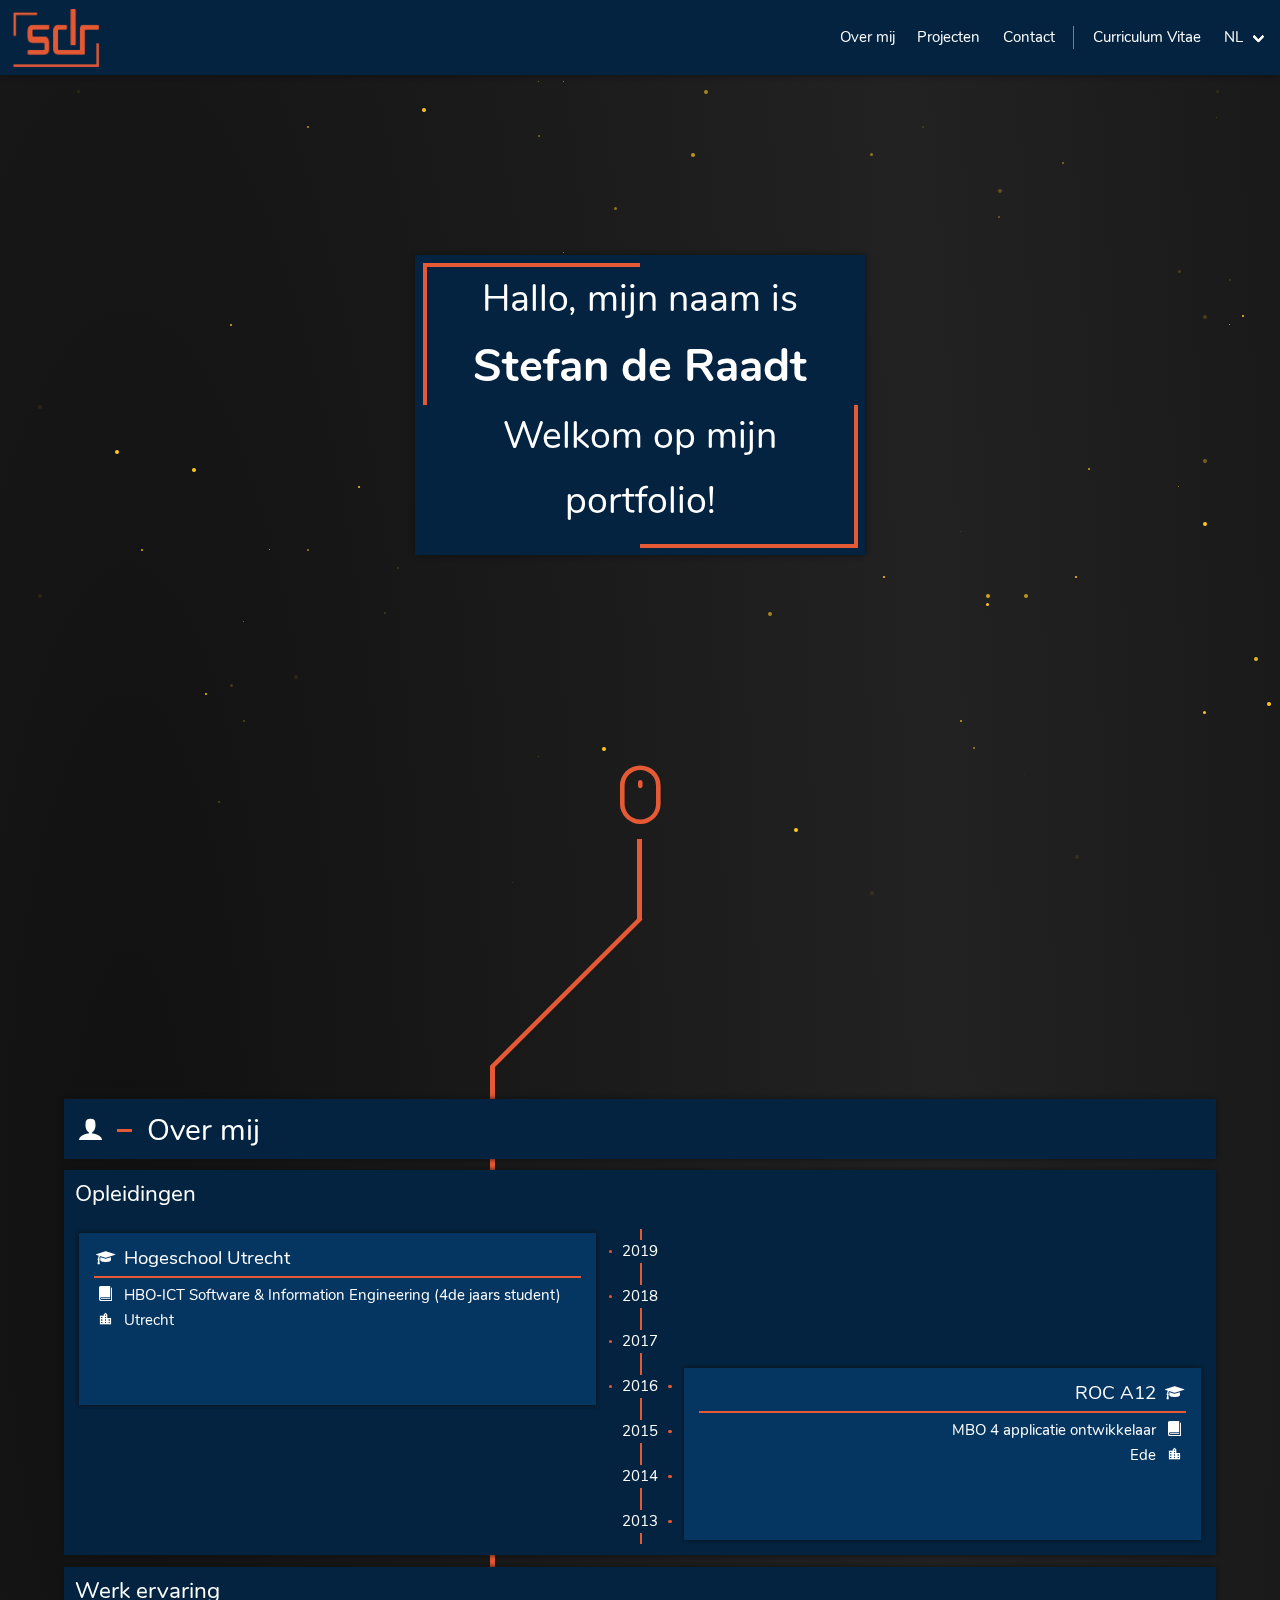
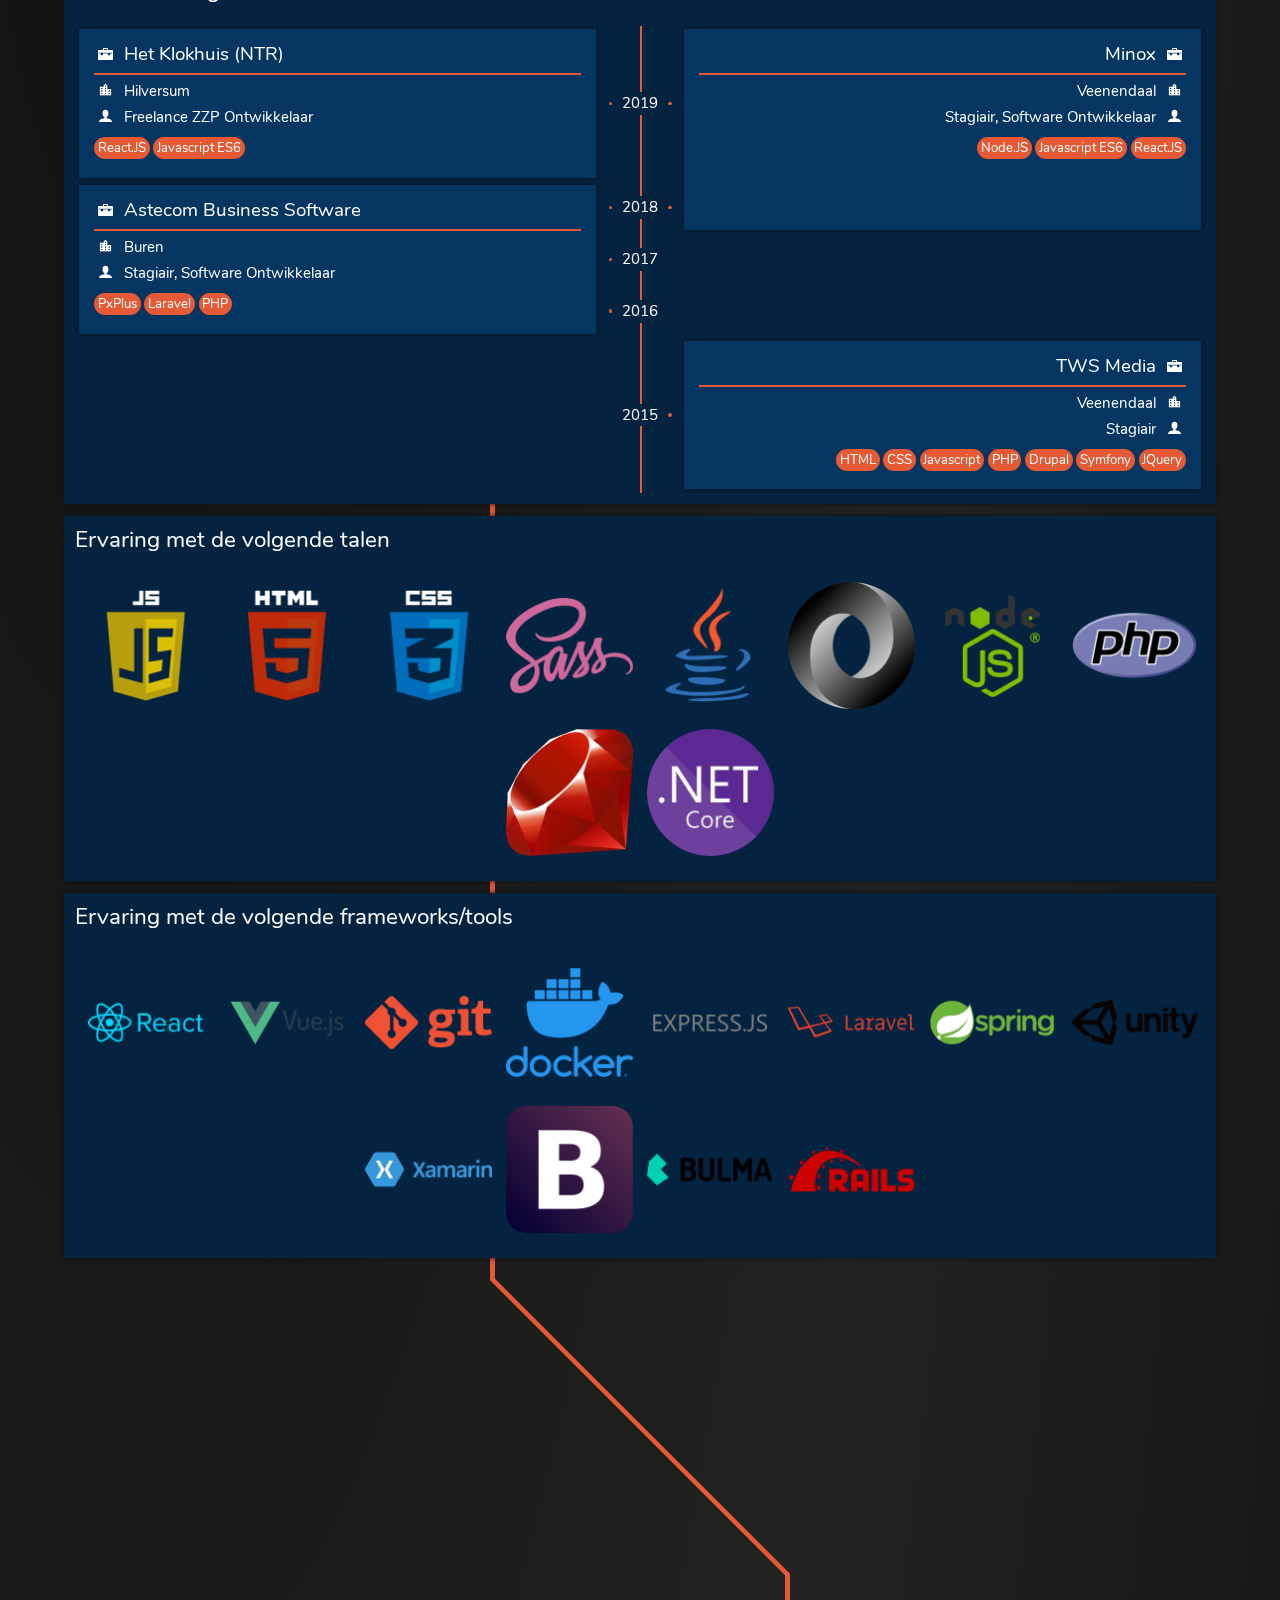
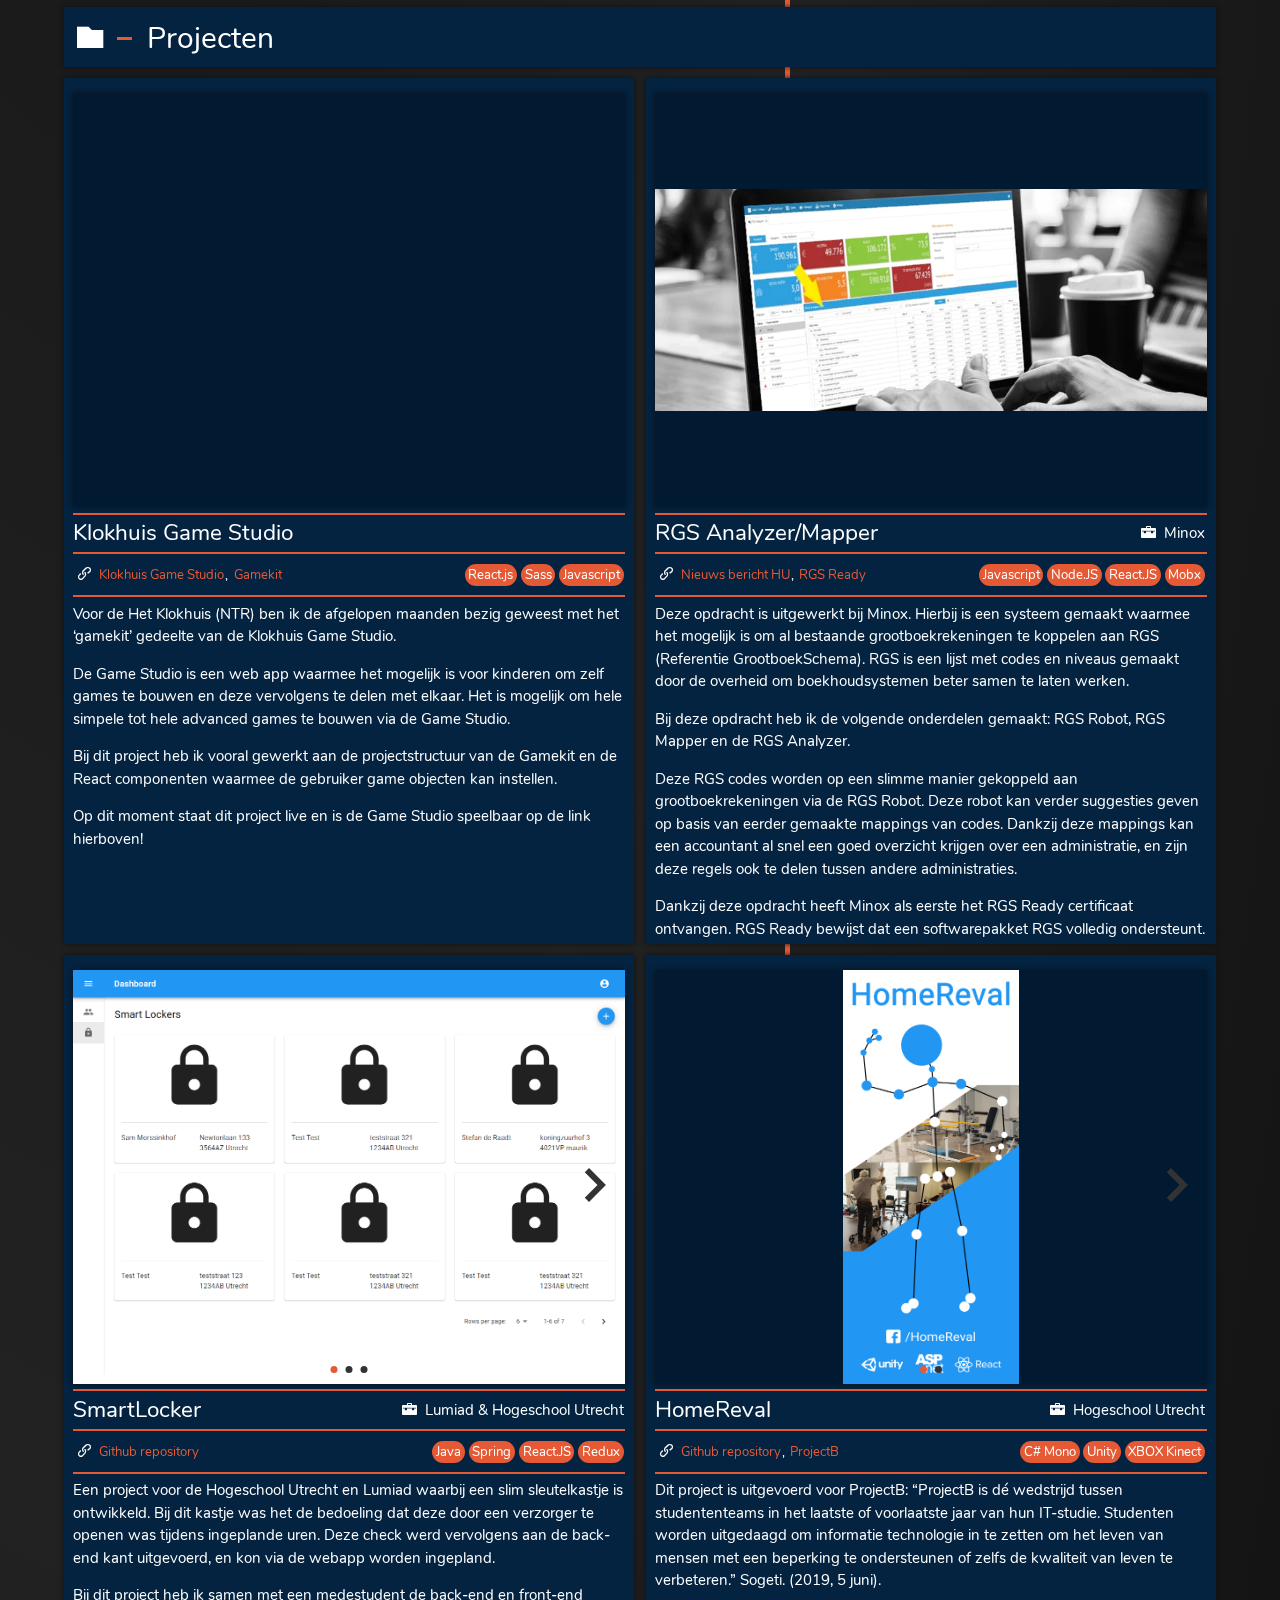
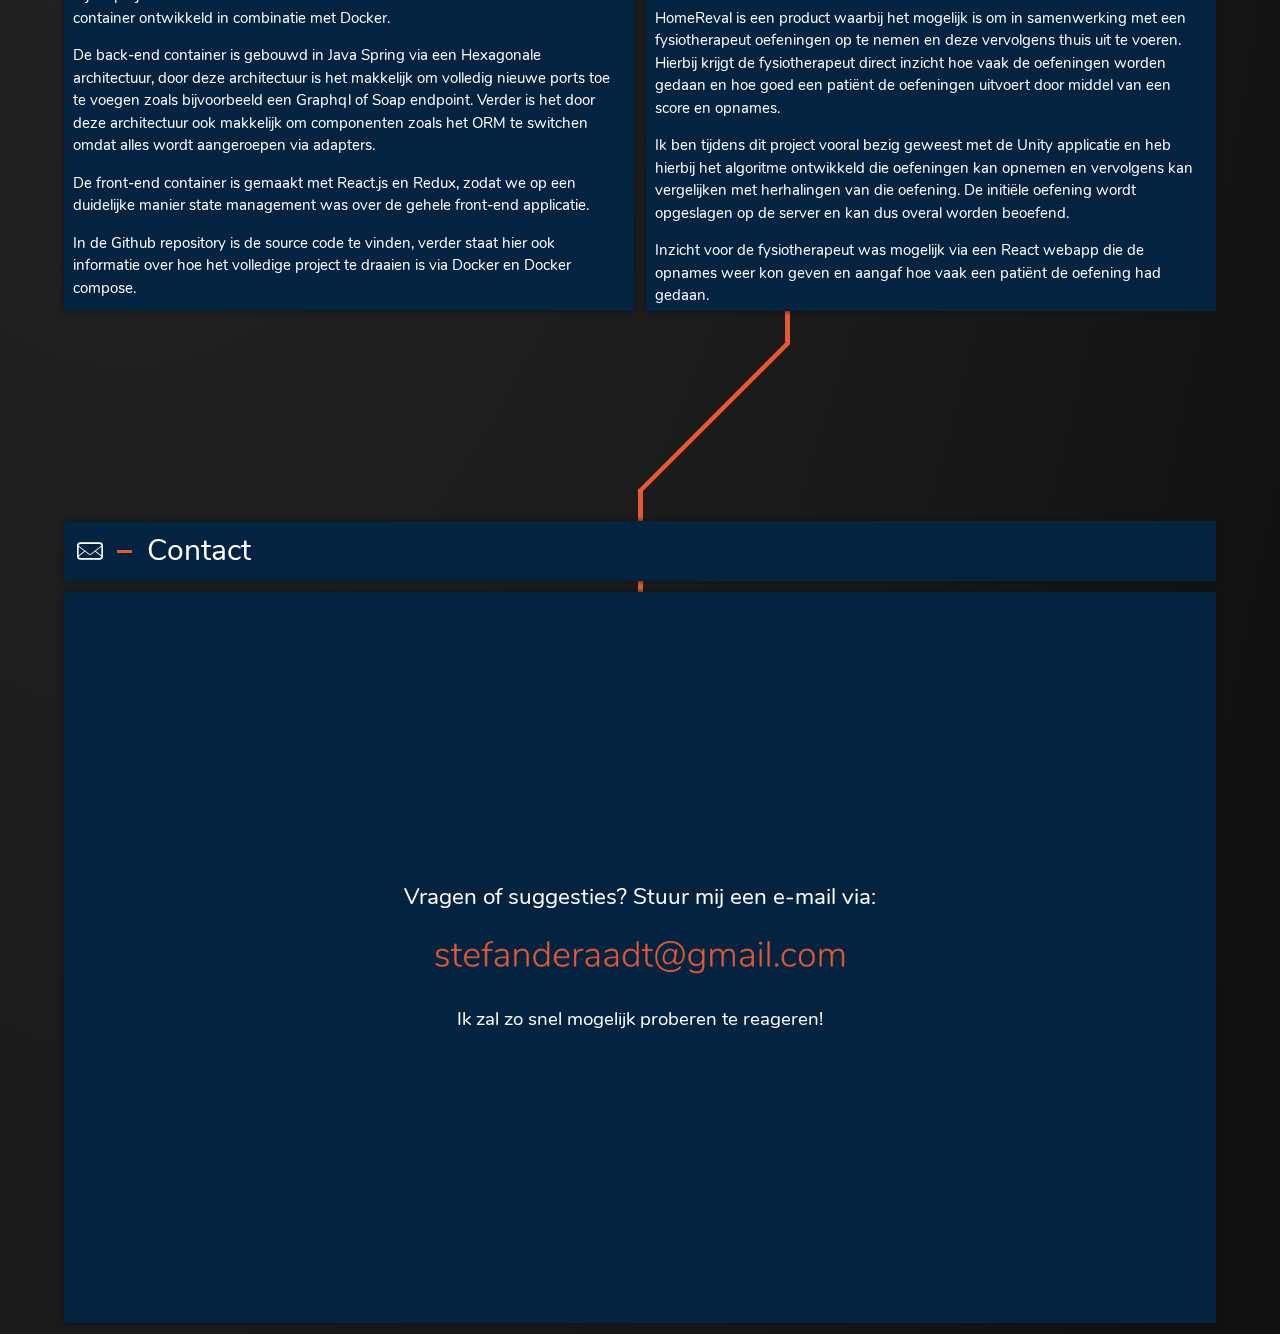
==== commit 142848e9: "Grammar error" ====
--- a/index.html
+++ b/index.html
@@ -11,8 +11,8 @@
         <title>Portfolio - Stefan de Raadt</title>
         <link rel="icon" type="image/png" href="/img/stefanderaadt_favicon.png" />
         <meta name="viewport" content="width=device-width, initial-scale=1" />
-    <link href="/css/13.5ce6bdceaf8d57c8a902.css" rel="stylesheet"><link href="/css/0.5ce6bdceaf8d57c8a902.css" rel="stylesheet"></head>
+    <link href="/css/13.ed91714fbac0b4724c2f.css" rel="stylesheet"><link href="/css/0.ed91714fbac0b4724c2f.css" rel="stylesheet"></head>
     <body>
         <div id="app"></div>
-    <script type="text/javascript" src="/js/5ce6bdceaf8d57c8a902.js"></script><script type="text/javascript" src="/js/1.5ce6bdceaf8d57c8a902.chunk.js"></script><script type="text/javascript" src="/js/10.5ce6bdceaf8d57c8a902.chunk.js"></script><script type="text/javascript" src="/js/2.5ce6bdceaf8d57c8a902.chunk.js"></script><script type="text/javascript" src="/js/3.5ce6bdceaf8d57c8a902.chunk.js"></script><script type="text/javascript" src="/js/4.5ce6bdceaf8d57c8a902.chunk.js"></script><script type="text/javascript" src="/js/5.5ce6bdceaf8d57c8a902.chunk.js"></script><script type="text/javascript" src="/js/7.5ce6bdceaf8d57c8a902.chunk.js"></script><script type="text/javascript" src="/js/8.5ce6bdceaf8d57c8a902.chunk.js"></script><script type="text/javascript" src="/js/9.5ce6bdceaf8d57c8a902.chunk.js"></script><script type="text/javascript" src="/js/6.5ce6bdceaf8d57c8a902.chunk.js"></script><script type="text/javascript" src="/js/11.5ce6bdceaf8d57c8a902.chunk.js"></script><script type="text/javascript" src="/js/13.5ce6bdceaf8d57c8a902.chunk.js"></script><script type="text/javascript" src="/js/0.5ce6bdceaf8d57c8a902.chunk.js"></script></body>
+    <script type="text/javascript" src="/js/ed91714fbac0b4724c2f.js"></script><script type="text/javascript" src="/js/1.ed91714fbac0b4724c2f.chunk.js"></script><script type="text/javascript" src="/js/10.ed91714fbac0b4724c2f.chunk.js"></script><script type="text/javascript" src="/js/2.ed91714fbac0b4724c2f.chunk.js"></script><script type="text/javascript" src="/js/3.ed91714fbac0b4724c2f.chunk.js"></script><script type="text/javascript" src="/js/4.ed91714fbac0b4724c2f.chunk.js"></script><script type="text/javascript" src="/js/5.ed91714fbac0b4724c2f.chunk.js"></script><script type="text/javascript" src="/js/7.ed91714fbac0b4724c2f.chunk.js"></script><script type="text/javascript" src="/js/8.ed91714fbac0b4724c2f.chunk.js"></script><script type="text/javascript" src="/js/9.ed91714fbac0b4724c2f.chunk.js"></script><script type="text/javascript" src="/js/6.ed91714fbac0b4724c2f.chunk.js"></script><script type="text/javascript" src="/js/11.ed91714fbac0b4724c2f.chunk.js"></script><script type="text/javascript" src="/js/13.ed91714fbac0b4724c2f.chunk.js"></script><script type="text/javascript" src="/js/0.ed91714fbac0b4724c2f.chunk.js"></script></body>
 </html>
--- a/css/13.ed91714fbac0b4724c2f.css
+++ b/css/13.ed91714fbac0b4724c2f.css
@@ -0,0 +1 @@
+@font-face{font-family:icomoon;src:url(/27f026b7b04cab1fce0d866ac9b030f3.eot);src:url(/27f026b7b04cab1fce0d866ac9b030f3.eot#iefix) format("embedded-opentype"),url(/20eb9d4a3ce5fc6c98508d06d0e3b0b8.ttf) format("truetype"),url([data-uri]) format("woff"),url(/d2c5398652ed24645fec84cda33f520f.svg#icomoon) format("svg");font-weight:400;font-style:normal;font-display:block}[class*=" icon-"],[class^=icon-]{font-family:icomoon!important;speak:none;font-style:normal;font-weight:400;font-variant:normal;text-transform:none;line-height:1;-webkit-font-smoothing:antialiased;-moz-osx-font-smoothing:grayscale}.icon-contact:before,.icon-email:before,.icon-envelope:before,.icon-letter:before,.icon-mail:before{content:"\e904"}.icon-location_city:before{content:"\e906"}.icon-cheveron-left:before{content:"\e902"}.icon-cheveron-right:before{content:"\e903"}.icon-graduation-cap:before,.icon-mortar-board:before{content:"\e905"}.icon-mouse:before{content:"\e900"}.icon-home:before{content:"\e901"}.icon-image:before{content:"\e90d"}.icon-book:before{content:"\e91f"}.icon-folder:before{content:"\e92f"}.icon-user:before{content:"\e971"}.icon-cogs:before{content:"\e995"}.icon-briefcase:before{content:"\e9ae"}.icon-link:before{content:"\e9cb"}.icon-share2:before{content:"\ea82"}.icon-github:before{content:"\eab0"}.icon-linkedin:before{content:"\eac9"}--- a/css/0.ed91714fbac0b4724c2f.css
+++ b/css/0.ed91714fbac0b4724c2f.css
@@ -0,0 +1 @@
+@font-face{font-family:Nunito;font-style:normal;font-weight:400;src:local("Nunito Regular"),local("Nunito-Regular"),url(/e9f64790b131c08d6b34a9ecdc453876.ttf) format("truetype");unicode-range:U+00??,U+0131,U+0152-0153,U+02bb-02bc,U+02c6,U+02da,U+02dc,U+2000-206f,U+2074,U+20ac,U+2122,U+2191,U+2193,U+2212,U+2215,U+feff,U+fffd}@font-face{font-family:Nunito;font-style:normal;font-weight:700;src:local("Nunito Bold"),local("Nunito-Bold"),url(/a8c930b08cd5fda37ea9f1c105d1ac61.ttf) format("truetype");unicode-range:U+00??,U+0131,U+0152-0153,U+02bb-02bc,U+02c6,U+02da,U+02dc,U+2000-206f,U+2074,U+20ac,U+2122,U+2191,U+2193,U+2212,U+2215,U+feff,U+fffd}@keyframes spinAround{0%{transform:rotate(0deg)}to{transform:rotate(359deg)}}.breadcrumb,.button,.delete,.file,.is-unselectable,.modal-close,.pagination-ellipsis,.pagination-link,.pagination-next,.pagination-previous,.tabs{-webkit-touch-callout:none;-webkit-user-select:none;-moz-user-select:none;-ms-user-select:none;user-select:none}.navbar-link:not(.is-arrowless):after,.select:not(.is-multiple):not(.is-loading):after{border:3px solid transparent;border-radius:2px;border-right:0;border-top:0;content:" ";display:block;height:.625em;margin-top:-.4375em;pointer-events:none;position:absolute;top:50%;transform:rotate(-45deg);transform-origin:center;width:.625em}.block:not(:last-child),.box:not(:last-child),.breadcrumb:not(:last-child),.content:not(:last-child),.highlight:not(:last-child),.level:not(:last-child),.list:not(:last-child),.message:not(:last-child),.notification:not(:last-child),.progress:not(:last-child),.subtitle:not(:last-child),.table-container:not(:last-child),.table:not(:last-child),.tabs:not(:last-child),.title:not(:last-child){margin-bottom:1.5rem}.delete,.modal-close{-moz-appearance:none;-webkit-appearance:none;background-color:rgba(0,0,0,.2);border:none;border-radius:290486px;cursor:pointer;pointer-events:auto;display:inline-block;flex-grow:0;flex-shrink:0;font-size:0;height:20px;max-height:20px;max-width:20px;min-height:20px;min-width:20px;outline:none;position:relative;vertical-align:top;width:20px}.delete:after,.delete:before,.modal-close:after,.modal-close:before{background-color:#fff;content:"";display:block;left:50%;position:absolute;top:50%;transform:translateX(-50%) translateY(-50%) rotate(45deg);transform-origin:center center}.delete:before,.modal-close:before{height:2px;width:50%}.delete:after,.modal-close:after{height:50%;width:2px}.delete:focus,.delete:hover,.modal-close:focus,.modal-close:hover{background-color:rgba(0,0,0,.3)}.delete:active,.modal-close:active{background-color:rgba(0,0,0,.4)}.is-small.delete,.is-small.modal-close{height:16px;max-height:16px;max-width:16px;min-height:16px;min-width:16px;width:16px}.is-medium.delete,.is-medium.modal-close{height:24px;max-height:24px;max-width:24px;min-height:24px;min-width:24px;width:24px}.is-large.delete,.is-large.modal-close{height:32px;max-height:32px;max-width:32px;min-height:32px;min-width:32px;width:32px}.button.is-loading:after,.control.is-loading:after,.loader,.select.is-loading:after{animation:spinAround .5s linear infinite;border-radius:290486px;border-color:transparent transparent #dbdee0 #dbdee0;border-style:solid;border-width:2px;content:"";display:block;height:1em;position:relative;width:1em}.hero-video,.image.is-1by1 .has-ratio,.image.is-1by1 img,.image.is-1by2 .has-ratio,.image.is-1by2 img,.image.is-1by3 .has-ratio,.image.is-1by3 img,.image.is-2by1 .has-ratio,.image.is-2by1 img,.image.is-2by3 .has-ratio,.image.is-2by3 img,.image.is-3by1 .has-ratio,.image.is-3by1 img,.image.is-3by2 .has-ratio,.image.is-3by2 img,.image.is-3by4 .has-ratio,.image.is-3by4 img,.image.is-3by5 .has-ratio,.image.is-3by5 img,.image.is-4by3 .has-ratio,.image.is-4by3 img,.image.is-4by5 .has-ratio,.image.is-4by5 img,.image.is-5by3 .has-ratio,.image.is-5by3 img,.image.is-5by4 .has-ratio,.image.is-5by4 img,.image.is-9by16 .has-ratio,.image.is-9by16 img,.image.is-16by9 .has-ratio,.image.is-16by9 img,.image.is-square .has-ratio,.image.is-square img,.is-overlay,.modal,.modal-background{bottom:0;left:0;position:absolute;right:0;top:0}.button,.file-cta,.file-name,.input,.pagination-ellipsis,.pagination-link,.pagination-next,.pagination-previous,.select select,.textarea{-moz-appearance:none;-webkit-appearance:none;align-items:center;border:1px solid transparent;border-radius:.4em;box-shadow:none;display:inline-flex;font-size:15px;height:2.25em;justify-content:flex-start;line-height:1.5;padding:calc(.375em - 1px) calc(.625em - 1px);position:relative;vertical-align:top}.button:active,.button:focus,.file-cta:active,.file-cta:focus,.file-name:active,.file-name:focus,.input:active,.input:focus,.is-active.button,.is-active.file-cta,.is-active.file-name,.is-active.input,.is-active.pagination-ellipsis,.is-active.pagination-link,.is-active.pagination-next,.is-active.pagination-previous,.is-active.textarea,.is-focused.button,.is-focused.file-cta,.is-focused.file-name,.is-focused.input,.is-focused.pagination-ellipsis,.is-focused.pagination-link,.is-focused.pagination-next,.is-focused.pagination-previous,.is-focused.textarea,.pagination-ellipsis:active,.pagination-ellipsis:focus,.pagination-link:active,.pagination-link:focus,.pagination-next:active,.pagination-next:focus,.pagination-previous:active,.pagination-previous:focus,.select select.is-active,.select select.is-focused,.select select:active,.select select:focus,.textarea:active,.textarea:focus{outline:none}.button[disabled],.file-cta[disabled],.file-name[disabled],.input[disabled],.pagination-ellipsis[disabled],.pagination-link[disabled],.pagination-next[disabled],.pagination-previous[disabled],.select fieldset[disabled] select,.select select[disabled],.textarea[disabled],fieldset[disabled] .button,fieldset[disabled] .file-cta,fieldset[disabled] .file-name,fieldset[disabled] .input,fieldset[disabled] .pagination-ellipsis,fieldset[disabled] .pagination-link,fieldset[disabled] .pagination-next,fieldset[disabled] .pagination-previous,fieldset[disabled] .select select,fieldset[disabled] .textarea{cursor:not-allowed}blockquote,body,dd,dl,dt,fieldset,figure,h1,h2,h3,h4,h5,h6,hr,html,iframe,legend,li,ol,p,pre,textarea,ul{margin:0;padding:0}h1,h2,h3,h4,h5,h6{font-size:100%;font-weight:400}ul{list-style:none}button,input,select,textarea{margin:0}html{box-sizing:border-box}*,:after,:before{box-sizing:inherit}embed,iframe,img,object,video{height:auto;max-width:100%}audio{max-width:100%}iframe{border:0}table{border-collapse:collapse;border-spacing:0}td,th{padding:0}td:not([align]),th:not([align]){text-align:left}html{background-color:#222;font-size:15px;-moz-osx-font-smoothing:grayscale;-webkit-font-smoothing:antialiased;min-width:300px;overflow-x:hidden;overflow-y:scroll;text-rendering:optimizeLegibility;text-size-adjust:100%}article,aside,figure,footer,header,hgroup,section{display:block}body,button,input,select,textarea{font-family:Nunito,sans-serif}code,pre{-moz-osx-font-smoothing:auto;-webkit-font-smoothing:auto;font-family:Inconsolata,Consolas,Monaco,monospace}body{color:#fff;font-size:1em;font-weight:400;line-height:1.5}a{color:#e55934;cursor:pointer;text-decoration:none}a strong{color:currentColor}a:hover{color:#e86b4b}code{color:#8c0303;font-size:.875em;font-weight:400;padding:.25em .5em}code,hr{background-color:#111}hr{border:none;display:block;height:2px;margin:1.5rem 0}img{height:auto;max-width:100%}input[type=checkbox],input[type=radio]{vertical-align:baseline}small{font-size:.875em}span{font-style:inherit;font-weight:inherit}strong{color:#f2f2f2;font-weight:700}fieldset{border:none}pre{-webkit-overflow-scrolling:touch;background-color:#111;color:#fff;font-size:.875em;overflow-x:auto;padding:1.25rem 1.5rem;white-space:pre;word-wrap:normal}pre code{background-color:transparent;color:currentColor;font-size:1em;padding:0}table td,table th{vertical-align:top}table td:not([align]),table th:not([align]){text-align:left}table th{color:#f2f2f2}.is-clearfix:after{clear:both;content:" ";display:table}.is-pulled-left{float:left!important}.is-pulled-right{float:right!important}.is-clipped{overflow:hidden!important}.is-size-1{font-size:3rem!important}.is-size-2{font-size:2.5rem!important}.is-size-3{font-size:2rem!important}.is-size-4{font-size:1.5rem!important}.is-size-5{font-size:1.25rem!important}.is-size-6{font-size:15px!important}.is-size-7{font-size:.85em!important}@media screen and (max-width:768px){.is-size-1-mobile{font-size:3rem!important}.is-size-2-mobile{font-size:2.5rem!important}.is-size-3-mobile{font-size:2rem!important}.is-size-4-mobile{font-size:1.5rem!important}.is-size-5-mobile{font-size:1.25rem!important}.is-size-6-mobile{font-size:15px!important}.is-size-7-mobile{font-size:.85em!important}}@media print,screen and (min-width:769px){.is-size-1-tablet{font-size:3rem!important}.is-size-2-tablet{font-size:2.5rem!important}.is-size-3-tablet{font-size:2rem!important}.is-size-4-tablet{font-size:1.5rem!important}.is-size-5-tablet{font-size:1.25rem!important}.is-size-6-tablet{font-size:15px!important}.is-size-7-tablet{font-size:.85em!important}}@media screen and (max-width:1023px){.is-size-1-touch{font-size:3rem!important}.is-size-2-touch{font-size:2.5rem!important}.is-size-3-touch{font-size:2rem!important}.is-size-4-touch{font-size:1.5rem!important}.is-size-5-touch{font-size:1.25rem!important}.is-size-6-touch{font-size:15px!important}.is-size-7-touch{font-size:.85em!important}}@media screen and (min-width:1024px){.is-size-1-desktop{font-size:3rem!important}.is-size-2-desktop{font-size:2.5rem!important}.is-size-3-desktop{font-size:2rem!important}.is-size-4-desktop{font-size:1.5rem!important}.is-size-5-desktop{font-size:1.25rem!important}.is-size-6-desktop{font-size:15px!important}.is-size-7-desktop{font-size:.85em!important}}@media screen and (min-width:1216px){.is-size-1-widescreen{font-size:3rem!important}.is-size-2-widescreen{font-size:2.5rem!important}.is-size-3-widescreen{font-size:2rem!important}.is-size-4-widescreen{font-size:1.5rem!important}.is-size-5-widescreen{font-size:1.25rem!important}.is-size-6-widescreen{font-size:15px!important}.is-size-7-widescreen{font-size:.85em!important}}@media screen and (min-width:1408px){.is-size-1-fullhd{font-size:3rem!important}.is-size-2-fullhd{font-size:2.5rem!important}.is-size-3-fullhd{font-size:2rem!important}.is-size-4-fullhd{font-size:1.5rem!important}.is-size-5-fullhd{font-size:1.25rem!important}.is-size-6-fullhd{font-size:15px!important}.is-size-7-fullhd{font-size:.85em!important}}.has-text-centered{text-align:center!important}.has-text-justified{text-align:justify!important}.has-text-left{text-align:left!important}.has-text-right{text-align:right!important}@media screen and (max-width:768px){.has-text-centered-mobile{text-align:center!important}}@media print,screen and (min-width:769px){.has-text-centered-tablet{text-align:center!important}}@media screen and (min-width:769px) and (max-width:1023px){.has-text-centered-tablet-only{text-align:center!important}}@media screen and (max-width:1023px){.has-text-centered-touch{text-align:center!important}}@media screen and (min-width:1024px){.has-text-centered-desktop{text-align:center!important}}@media screen and (min-width:1024px) and (max-width:1215px){.has-text-centered-desktop-only{text-align:center!important}}@media screen and (min-width:1216px){.has-text-centered-widescreen{text-align:center!important}}@media screen and (min-width:1216px) and (max-width:1407px){.has-text-centered-widescreen-only{text-align:center!important}}@media screen and (min-width:1408px){.has-text-centered-fullhd{text-align:center!important}}@media screen and (max-width:768px){.has-text-justified-mobile{text-align:justify!important}}@media print,screen and (min-width:769px){.has-text-justified-tablet{text-align:justify!important}}@media screen and (min-width:769px) and (max-width:1023px){.has-text-justified-tablet-only{text-align:justify!important}}@media screen and (max-width:1023px){.has-text-justified-touch{text-align:justify!important}}@media screen and (min-width:1024px){.has-text-justified-desktop{text-align:justify!important}}@media screen and (min-width:1024px) and (max-width:1215px){.has-text-justified-desktop-only{text-align:justify!important}}@media screen and (min-width:1216px){.has-text-justified-widescreen{text-align:justify!important}}@media screen and (min-width:1216px) and (max-width:1407px){.has-text-justified-widescreen-only{text-align:justify!important}}@media screen and (min-width:1408px){.has-text-justified-fullhd{text-align:justify!important}}@media screen and (max-width:768px){.has-text-left-mobile{text-align:left!important}}@media print,screen and (min-width:769px){.has-text-left-tablet{text-align:left!important}}@media screen and (min-width:769px) and (max-width:1023px){.has-text-left-tablet-only{text-align:left!important}}@media screen and (max-width:1023px){.has-text-left-touch{text-align:left!important}}@media screen and (min-width:1024px){.has-text-left-desktop{text-align:left!important}}@media screen and (min-width:1024px) and (max-width:1215px){.has-text-left-desktop-only{text-align:left!important}}@media screen and (min-width:1216px){.has-text-left-widescreen{text-align:left!important}}@media screen and (min-width:1216px) and (max-width:1407px){.has-text-left-widescreen-only{text-align:left!important}}@media screen and (min-width:1408px){.has-text-left-fullhd{text-align:left!important}}@media screen and (max-width:768px){.has-text-right-mobile{text-align:right!important}}@media print,screen and (min-width:769px){.has-text-right-tablet{text-align:right!important}}@media screen and (min-width:769px) and (max-width:1023px){.has-text-right-tablet-only{text-align:right!important}}@media screen and (max-width:1023px){.has-text-right-touch{text-align:right!important}}@media screen and (min-width:1024px){.has-text-right-desktop{text-align:right!important}}@media screen and (min-width:1024px) and (max-width:1215px){.has-text-right-desktop-only{text-align:right!important}}@media screen and (min-width:1216px){.has-text-right-widescreen{text-align:right!important}}@media screen and (min-width:1216px) and (max-width:1407px){.has-text-right-widescreen-only{text-align:right!important}}@media screen and (min-width:1408px){.has-text-right-fullhd{text-align:right!important}}.is-capitalized{text-transform:capitalize!important}.is-lowercase{text-transform:lowercase!important}.is-uppercase{text-transform:uppercase!important}.is-italic{font-style:italic!important}.has-text-white{color:#fff!important}a.has-text-white:focus,a.has-text-white:hover{color:#e6e6e6!important}.has-background-white{background-color:#fff!important}.has-text-black,a.has-text-black:focus,a.has-text-black:hover{color:#000!important}.has-background-black{background-color:#000!important}.has-text-light{color:#ecf0f1!important}a.has-text-light:focus,a.has-text-light:hover{color:#cfd9db!important}.has-background-light{background-color:#ecf0f1!important}.has-text-dark{color:#111!important}a.has-text-dark:focus,a.has-text-dark:hover{color:#000!important}.has-background-dark{background-color:#111!important}.has-text-primary{color:#032340!important}a.has-text-primary:focus,a.has-text-primary:hover{color:#01080f!important}.has-background-primary{background-color:#032340!important}.has-text-link{color:#e55934!important}a.has-text-link:focus,a.has-text-link:hover{color:#cc3f1a!important}.has-background-link{background-color:#e55934!important}.has-text-info{color:#209cee!important}a.has-text-info:focus,a.has-text-info:hover{color:#0f81cc!important}.has-background-info{background-color:#209cee!important}.has-text-success{color:#18c460!important}a.has-text-success:focus,a.has-text-success:hover{color:#12974a!important}.has-background-success{background-color:#18c460!important}.has-text-warning{color:#ffc71f!important}a.has-text-warning:focus,a.has-text-warning:hover{color:#ebb000!important}.has-background-warning{background-color:#ffc71f!important}.has-text-danger{color:#8c0303!important}a.has-text-danger:focus,a.has-text-danger:hover{color:#5a0202!important}.has-background-danger{background-color:#8c0303!important}.has-text-black-bis{color:#121212!important}.has-background-black-bis{background-color:#121212!important}.has-text-black-ter{color:#242424!important}.has-background-black-ter{background-color:#242424!important}.has-text-grey-darker{color:#111!important}.has-background-grey-darker{background-color:#111!important}.has-text-grey-dark{color:#222!important}.has-background-grey-dark{background-color:#222!important}.has-text-grey{color:#333!important}.has-background-grey{background-color:#333!important}.has-text-grey-light{color:#8c9b9d!important}.has-background-grey-light{background-color:#8c9b9d!important}.has-text-grey-lighter{color:#dbdee0!important}.has-background-grey-lighter{background-color:#dbdee0!important}.has-text-white-ter{color:#ecf0f1!important}.has-background-white-ter{background-color:#ecf0f1!important}.has-text-white-bis{color:#fafafa!important}.has-background-white-bis{background-color:#fafafa!important}.has-text-weight-light{font-weight:300!important}.has-text-weight-normal{font-weight:400!important}.has-text-weight-medium{font-weight:500!important}.has-text-weight-semibold{font-weight:600!important}.has-text-weight-bold{font-weight:700!important}.is-family-primary,.is-family-sans-serif,.is-family-secondary{font-family:Nunito,sans-serif!important}.is-family-code,.is-family-monospace{font-family:Inconsolata,Consolas,Monaco,monospace!important}.is-block{display:block!important}@media screen and (max-width:768px){.is-block-mobile{display:block!important}}@media print,screen and (min-width:769px){.is-block-tablet{display:block!important}}@media screen and (min-width:769px) and (max-width:1023px){.is-block-tablet-only{display:block!important}}@media screen and (max-width:1023px){.is-block-touch{display:block!important}}@media screen and (min-width:1024px){.is-block-desktop{display:block!important}}@media screen and (min-width:1024px) and (max-width:1215px){.is-block-desktop-only{display:block!important}}@media screen and (min-width:1216px){.is-block-widescreen{display:block!important}}@media screen and (min-width:1216px) and (max-width:1407px){.is-block-widescreen-only{display:block!important}}@media screen and (min-width:1408px){.is-block-fullhd{display:block!important}}.is-flex{display:flex!important}@media screen and (max-width:768px){.is-flex-mobile{display:flex!important}}@media print,screen and (min-width:769px){.is-flex-tablet{display:flex!important}}@media screen and (min-width:769px) and (max-width:1023px){.is-flex-tablet-only{display:flex!important}}@media screen and (max-width:1023px){.is-flex-touch{display:flex!important}}@media screen and (min-width:1024px){.is-flex-desktop{display:flex!important}}@media screen and (min-width:1024px) and (max-width:1215px){.is-flex-desktop-only{display:flex!important}}@media screen and (min-width:1216px){.is-flex-widescreen{display:flex!important}}@media screen and (min-width:1216px) and (max-width:1407px){.is-flex-widescreen-only{display:flex!important}}@media screen and (min-width:1408px){.is-flex-fullhd{display:flex!important}}.is-inline{display:inline!important}@media screen and (max-width:768px){.is-inline-mobile{display:inline!important}}@media print,screen and (min-width:769px){.is-inline-tablet{display:inline!important}}@media screen and (min-width:769px) and (max-width:1023px){.is-inline-tablet-only{display:inline!important}}@media screen and (max-width:1023px){.is-inline-touch{display:inline!important}}@media screen and (min-width:1024px){.is-inline-desktop{display:inline!important}}@media screen and (min-width:1024px) and (max-width:1215px){.is-inline-desktop-only{display:inline!important}}@media screen and (min-width:1216px){.is-inline-widescreen{display:inline!important}}@media screen and (min-width:1216px) and (max-width:1407px){.is-inline-widescreen-only{display:inline!important}}@media screen and (min-width:1408px){.is-inline-fullhd{display:inline!important}}.is-inline-block{display:inline-block!important}@media screen and (max-width:768px){.is-inline-block-mobile{display:inline-block!important}}@media print,screen and (min-width:769px){.is-inline-block-tablet{display:inline-block!important}}@media screen and (min-width:769px) and (max-width:1023px){.is-inline-block-tablet-only{display:inline-block!important}}@media screen and (max-width:1023px){.is-inline-block-touch{display:inline-block!important}}@media screen and (min-width:1024px){.is-inline-block-desktop{display:inline-block!important}}@media screen and (min-width:1024px) and (max-width:1215px){.is-inline-block-desktop-only{display:inline-block!important}}@media screen and (min-width:1216px){.is-inline-block-widescreen{display:inline-block!important}}@media screen and (min-width:1216px) and (max-width:1407px){.is-inline-block-widescreen-only{display:inline-block!important}}@media screen and (min-width:1408px){.is-inline-block-fullhd{display:inline-block!important}}.is-inline-flex{display:inline-flex!important}@media screen and (max-width:768px){.is-inline-flex-mobile{display:inline-flex!important}}@media print,screen and (min-width:769px){.is-inline-flex-tablet{display:inline-flex!important}}@media screen and (min-width:769px) and (max-width:1023px){.is-inline-flex-tablet-only{display:inline-flex!important}}@media screen and (max-width:1023px){.is-inline-flex-touch{display:inline-flex!important}}@media screen and (min-width:1024px){.is-inline-flex-desktop{display:inline-flex!important}}@media screen and (min-width:1024px) and (max-width:1215px){.is-inline-flex-desktop-only{display:inline-flex!important}}@media screen and (min-width:1216px){.is-inline-flex-widescreen{display:inline-flex!important}}@media screen and (min-width:1216px) and (max-width:1407px){.is-inline-flex-widescreen-only{display:inline-flex!important}}@media screen and (min-width:1408px){.is-inline-flex-fullhd{display:inline-flex!important}}.is-hidden{display:none!important}.is-sr-only{border:none!important;clip:rect(0,0,0,0)!important;height:.01em!important;overflow:hidden!important;padding:0!important;position:absolute!important;white-space:nowrap!important;width:.01em!important}@media screen and (max-width:768px){.is-hidden-mobile{display:none!important}}@media print,screen and (min-width:769px){.is-hidden-tablet{display:none!important}}@media screen and (min-width:769px) and (max-width:1023px){.is-hidden-tablet-only{display:none!important}}@media screen and (max-width:1023px){.is-hidden-touch{display:none!important}}@media screen and (min-width:1024px){.is-hidden-desktop{display:none!important}}@media screen and (min-width:1024px) and (max-width:1215px){.is-hidden-desktop-only{display:none!important}}@media screen and (min-width:1216px){.is-hidden-widescreen{display:none!important}}@media screen and (min-width:1216px) and (max-width:1407px){.is-hidden-widescreen-only{display:none!important}}@media screen and (min-width:1408px){.is-hidden-fullhd{display:none!important}}.is-invisible{visibility:hidden!important}@media screen and (max-width:768px){.is-invisible-mobile{visibility:hidden!important}}@media print,screen and (min-width:769px){.is-invisible-tablet{visibility:hidden!important}}@media screen and (min-width:769px) and (max-width:1023px){.is-invisible-tablet-only{visibility:hidden!important}}@media screen and (max-width:1023px){.is-invisible-touch{visibility:hidden!important}}@media screen and (min-width:1024px){.is-invisible-desktop{visibility:hidden!important}}@media screen and (min-width:1024px) and (max-width:1215px){.is-invisible-desktop-only{visibility:hidden!important}}@media screen and (min-width:1216px){.is-invisible-widescreen{visibility:hidden!important}}@media screen and (min-width:1216px) and (max-width:1407px){.is-invisible-widescreen-only{visibility:hidden!important}}@media screen and (min-width:1408px){.is-invisible-fullhd{visibility:hidden!important}}.is-marginless{margin:0!important}.is-paddingless{padding:0!important}.is-radiusless{border-radius:0!important}.is-shadowless{box-shadow:none!important}.is-relative{position:relative!important}.box{background-color:#222;border-radius:8px;box-shadow:none;color:#fff;display:block;padding:1.25rem}a.box:focus,a.box:hover{box-shadow:0 2px 3px rgba(0,0,0,.1),0 0 0 1px #e55934}a.box:active{box-shadow:inset 0 1px 2px rgba(0,0,0,.2),0 0 0 1px #e55934}.button{background-color:#111;border-color:#373737;border-width:1px;color:#032340;cursor:pointer;justify-content:center;padding:calc(.375em - 1px) .75em;text-align:center;white-space:nowrap}.button strong{color:inherit}.button .icon,.button .icon.is-large,.button .icon.is-medium,.button .icon.is-small{height:1.5em;width:1.5em}.button .icon:first-child:not(:last-child){margin-left:calc(-.375em - 1px);margin-right:.1875em}.button .icon:last-child:not(:first-child){margin-left:.1875em;margin-right:calc(-.375em - 1px)}.button .icon:first-child:last-child{margin-left:calc(-.375em - 1px);margin-right:calc(-.375em - 1px)}.button.is-hovered,.button:hover{border-color:#8c9b9d;color:#f2f2f2}.button.is-focused,.button:focus{border-color:#8c9b9d;color:#e2471d}.button.is-focused:not(:active),.button:focus:not(:active){box-shadow:0 0 0 .125em rgba(229,89,52,.25)}.button.is-active,.button:active{border-color:#222;color:#f2f2f2}.button.is-text{background-color:transparent;border-color:transparent;color:#fff;text-decoration:underline}.button.is-text.is-focused,.button.is-text.is-hovered,.button.is-text:focus,.button.is-text:hover{background-color:#111;color:#f2f2f2}.button.is-text.is-active,.button.is-text:active{background-color:#040404;color:#f2f2f2}.button.is-text[disabled],fieldset[disabled] .button.is-text{background-color:transparent;border-color:transparent;box-shadow:none}.button.is-white{background-color:#fff;border-color:transparent;color:#000}.button.is-white.is-hovered,.button.is-white:hover{background-color:#f9f9f9;border-color:transparent;color:#000}.button.is-white.is-focused,.button.is-white:focus{border-color:transparent;color:#000}.button.is-white.is-focused:not(:active),.button.is-white:focus:not(:active){box-shadow:0 0 0 .125em hsla(0,0%,100%,.25)}.button.is-white.is-active,.button.is-white:active{background-color:#f2f2f2;border-color:transparent;color:#000}.button.is-white[disabled],fieldset[disabled] .button.is-white{background-color:#fff;border-color:transparent;box-shadow:none}.button.is-white.is-inverted{background-color:#000;color:#fff}.button.is-white.is-inverted.is-hovered,.button.is-white.is-inverted:hover{background-color:#000}.button.is-white.is-inverted[disabled],fieldset[disabled] .button.is-white.is-inverted{background-color:#000;border-color:transparent;box-shadow:none;color:#fff}.button.is-white.is-loading:after{border-color:transparent transparent #000 #000!important}.button.is-white.is-outlined{background-color:transparent;border-color:#fff;color:#fff}.button.is-white.is-outlined.is-focused,.button.is-white.is-outlined.is-hovered,.button.is-white.is-outlined:focus,.button.is-white.is-outlined:hover{background-color:#fff;border-color:#fff;color:#000}.button.is-white.is-outlined.is-loading:after{border-color:transparent transparent #fff #fff!important}.button.is-white.is-outlined.is-loading.is-focused:after,.button.is-white.is-outlined.is-loading.is-hovered:after,.button.is-white.is-outlined.is-loading:focus:after,.button.is-white.is-outlined.is-loading:hover:after{border-color:transparent transparent #000 #000!important}.button.is-white.is-outlined[disabled],fieldset[disabled] .button.is-white.is-outlined{background-color:transparent;border-color:#fff;box-shadow:none;color:#fff}.button.is-white.is-inverted.is-outlined{background-color:transparent;border-color:#000;color:#000}.button.is-white.is-inverted.is-outlined.is-focused,.button.is-white.is-inverted.is-outlined.is-hovered,.button.is-white.is-inverted.is-outlined:focus,.button.is-white.is-inverted.is-outlined:hover{background-color:#000;color:#fff}.button.is-white.is-inverted.is-outlined.is-loading.is-focused:after,.button.is-white.is-inverted.is-outlined.is-loading.is-hovered:after,.button.is-white.is-inverted.is-outlined.is-loading:focus:after,.button.is-white.is-inverted.is-outlined.is-loading:hover:after{border-color:transparent transparent #fff #fff!important}.button.is-white.is-inverted.is-outlined[disabled],fieldset[disabled] .button.is-white.is-inverted.is-outlined{background-color:transparent;border-color:#000;box-shadow:none;color:#000}.button.is-black,.button.is-black.is-hovered,.button.is-black:hover{background-color:#000;border-color:transparent;color:#fff}.button.is-black.is-focused,.button.is-black:focus{border-color:transparent;color:#fff}.button.is-black.is-focused:not(:active),.button.is-black:focus:not(:active){box-shadow:0 0 0 .125em rgba(0,0,0,.25)}.button.is-black.is-active,.button.is-black:active{background-color:#000;border-color:transparent;color:#fff}.button.is-black[disabled],fieldset[disabled] .button.is-black{background-color:#000;border-color:transparent;box-shadow:none}.button.is-black.is-inverted{background-color:#fff;color:#000}.button.is-black.is-inverted.is-hovered,.button.is-black.is-inverted:hover{background-color:#f2f2f2}.button.is-black.is-inverted[disabled],fieldset[disabled] .button.is-black.is-inverted{background-color:#fff;border-color:transparent;box-shadow:none;color:#000}.button.is-black.is-loading:after{border-color:transparent transparent #fff #fff!important}.button.is-black.is-outlined{background-color:transparent;border-color:#000;color:#000}.button.is-black.is-outlined.is-focused,.button.is-black.is-outlined.is-hovered,.button.is-black.is-outlined:focus,.button.is-black.is-outlined:hover{background-color:#000;border-color:#000;color:#fff}.button.is-black.is-outlined.is-loading:after{border-color:transparent transparent #000 #000!important}.button.is-black.is-outlined.is-loading.is-focused:after,.button.is-black.is-outlined.is-loading.is-hovered:after,.button.is-black.is-outlined.is-loading:focus:after,.button.is-black.is-outlined.is-loading:hover:after{border-color:transparent transparent #fff #fff!important}.button.is-black.is-outlined[disabled],fieldset[disabled] .button.is-black.is-outlined{background-color:transparent;border-color:#000;box-shadow:none;color:#000}.button.is-black.is-inverted.is-outlined{background-color:transparent;border-color:#fff;color:#fff}.button.is-black.is-inverted.is-outlined.is-focused,.button.is-black.is-inverted.is-outlined.is-hovered,.button.is-black.is-inverted.is-outlined:focus,.button.is-black.is-inverted.is-outlined:hover{background-color:#fff;color:#000}.button.is-black.is-inverted.is-outlined.is-loading.is-focused:after,.button.is-black.is-inverted.is-outlined.is-loading.is-hovered:after,.button.is-black.is-inverted.is-outlined.is-loading:focus:after,.button.is-black.is-inverted.is-outlined.is-loading:hover:after{border-color:transparent transparent #000 #000!important}.button.is-black.is-inverted.is-outlined[disabled],fieldset[disabled] .button.is-black.is-inverted.is-outlined{background-color:transparent;border-color:#fff;box-shadow:none;color:#fff}.button.is-light{background-color:#ecf0f1;border-color:transparent;color:#111}.button.is-light.is-hovered,.button.is-light:hover{background-color:#e5eaec;border-color:transparent;color:#111}.button.is-light.is-focused,.button.is-light:focus{border-color:transparent;color:#111}.button.is-light.is-focused:not(:active),.button.is-light:focus:not(:active){box-shadow:0 0 0 .125em rgba(236,240,241,.25)}.button.is-light.is-active,.button.is-light:active{background-color:#dde4e6;border-color:transparent;color:#111}.button.is-light[disabled],fieldset[disabled] .button.is-light{background-color:#ecf0f1;border-color:transparent;box-shadow:none}.button.is-light.is-inverted{background-color:#111;color:#ecf0f1}.button.is-light.is-inverted.is-hovered,.button.is-light.is-inverted:hover{background-color:#040404}.button.is-light.is-inverted[disabled],fieldset[disabled] .button.is-light.is-inverted{background-color:#111;border-color:transparent;box-shadow:none;color:#ecf0f1}.button.is-light.is-loading:after{border-color:transparent transparent #111 #111!important}.button.is-light.is-outlined{background-color:transparent;border-color:#ecf0f1;color:#ecf0f1}.button.is-light.is-outlined.is-focused,.button.is-light.is-outlined.is-hovered,.button.is-light.is-outlined:focus,.button.is-light.is-outlined:hover{background-color:#ecf0f1;border-color:#ecf0f1;color:#111}.button.is-light.is-outlined.is-loading:after{border-color:transparent transparent #ecf0f1 #ecf0f1!important}.button.is-light.is-outlined.is-loading.is-focused:after,.button.is-light.is-outlined.is-loading.is-hovered:after,.button.is-light.is-outlined.is-loading:focus:after,.button.is-light.is-outlined.is-loading:hover:after{border-color:transparent transparent #111 #111!important}.button.is-light.is-outlined[disabled],fieldset[disabled] .button.is-light.is-outlined{background-color:transparent;border-color:#ecf0f1;box-shadow:none;color:#ecf0f1}.button.is-light.is-inverted.is-outlined{background-color:transparent;border-color:#111;color:#111}.button.is-light.is-inverted.is-outlined.is-focused,.button.is-light.is-inverted.is-outlined.is-hovered,.button.is-light.is-inverted.is-outlined:focus,.button.is-light.is-inverted.is-outlined:hover{background-color:#111;color:#ecf0f1}.button.is-light.is-inverted.is-outlined.is-loading.is-focused:after,.button.is-light.is-inverted.is-outlined.is-loading.is-hovered:after,.button.is-light.is-inverted.is-outlined.is-loading:focus:after,.button.is-light.is-inverted.is-outlined.is-loading:hover:after{border-color:transparent transparent #ecf0f1 #ecf0f1!important}.button.is-light.is-inverted.is-outlined[disabled],fieldset[disabled] .button.is-light.is-inverted.is-outlined{background-color:transparent;border-color:#111;box-shadow:none;color:#111}.button.is-dark{background-color:#111;border-color:transparent;color:#ecf0f1}.button.is-dark.is-hovered,.button.is-dark:hover{background-color:#0b0b0b;border-color:transparent;color:#ecf0f1}.button.is-dark.is-focused,.button.is-dark:focus{border-color:transparent;color:#ecf0f1}.button.is-dark.is-focused:not(:active),.button.is-dark:focus:not(:active){box-shadow:0 0 0 .125em rgba(17,17,17,.25)}.button.is-dark.is-active,.button.is-dark:active{background-color:#040404;border-color:transparent;color:#ecf0f1}.button.is-dark[disabled],fieldset[disabled] .button.is-dark{background-color:#111;border-color:transparent;box-shadow:none}.button.is-dark.is-inverted{background-color:#ecf0f1;color:#111}.button.is-dark.is-inverted.is-hovered,.button.is-dark.is-inverted:hover{background-color:#dde4e6}.button.is-dark.is-inverted[disabled],fieldset[disabled] .button.is-dark.is-inverted{background-color:#ecf0f1;border-color:transparent;box-shadow:none;color:#111}.button.is-dark.is-loading:after{border-color:transparent transparent #ecf0f1 #ecf0f1!important}.button.is-dark.is-outlined{background-color:transparent;border-color:#111;color:#111}.button.is-dark.is-outlined.is-focused,.button.is-dark.is-outlined.is-hovered,.button.is-dark.is-outlined:focus,.button.is-dark.is-outlined:hover{background-color:#111;border-color:#111;color:#ecf0f1}.button.is-dark.is-outlined.is-loading:after{border-color:transparent transparent #111 #111!important}.button.is-dark.is-outlined.is-loading.is-focused:after,.button.is-dark.is-outlined.is-loading.is-hovered:after,.button.is-dark.is-outlined.is-loading:focus:after,.button.is-dark.is-outlined.is-loading:hover:after{border-color:transparent transparent #ecf0f1 #ecf0f1!important}.button.is-dark.is-outlined[disabled],fieldset[disabled] .button.is-dark.is-outlined{background-color:transparent;border-color:#111;box-shadow:none;color:#111}.button.is-dark.is-inverted.is-outlined{background-color:transparent;border-color:#ecf0f1;color:#ecf0f1}.button.is-dark.is-inverted.is-outlined.is-focused,.button.is-dark.is-inverted.is-outlined.is-hovered,.button.is-dark.is-inverted.is-outlined:focus,.button.is-dark.is-inverted.is-outlined:hover{background-color:#ecf0f1;color:#111}.button.is-dark.is-inverted.is-outlined.is-loading.is-focused:after,.button.is-dark.is-inverted.is-outlined.is-loading.is-hovered:after,.button.is-dark.is-inverted.is-outlined.is-loading:focus:after,.button.is-dark.is-inverted.is-outlined.is-loading:hover:after{border-color:transparent transparent #111 #111!important}.button.is-dark.is-inverted.is-outlined[disabled],fieldset[disabled] .button.is-dark.is-inverted.is-outlined{background-color:transparent;border-color:#ecf0f1;box-shadow:none;color:#ecf0f1}.button.is-primary{background-color:#032340;border-color:transparent;color:#fff}.button.is-primary.is-hovered,.button.is-primary:hover{background-color:#021c34;border-color:transparent;color:#fff}.button.is-primary.is-focused,.button.is-primary:focus{border-color:transparent;color:#fff}.button.is-primary.is-focused:not(:active),.button.is-primary:focus:not(:active){box-shadow:0 0 0 .125em rgba(3,35,64,.25)}.button.is-primary.is-active,.button.is-primary:active{background-color:#021628;border-color:transparent;color:#fff}.button.is-primary[disabled],fieldset[disabled] .button.is-primary{background-color:#032340;border-color:transparent;box-shadow:none}.button.is-primary.is-inverted{background-color:#fff;color:#032340}.button.is-primary.is-inverted.is-hovered,.button.is-primary.is-inverted:hover{background-color:#f2f2f2}.button.is-primary.is-inverted[disabled],fieldset[disabled] .button.is-primary.is-inverted{background-color:#fff;border-color:transparent;box-shadow:none;color:#032340}.button.is-primary.is-loading:after{border-color:transparent transparent #fff #fff!important}.button.is-primary.is-outlined{background-color:transparent;border-color:#032340;color:#032340}.button.is-primary.is-outlined.is-focused,.button.is-primary.is-outlined.is-hovered,.button.is-primary.is-outlined:focus,.button.is-primary.is-outlined:hover{background-color:#032340;border-color:#032340;color:#fff}.button.is-primary.is-outlined.is-loading:after{border-color:transparent transparent #032340 #032340!important}.button.is-primary.is-outlined.is-loading.is-focused:after,.button.is-primary.is-outlined.is-loading.is-hovered:after,.button.is-primary.is-outlined.is-loading:focus:after,.button.is-primary.is-outlined.is-loading:hover:after{border-color:transparent transparent #fff #fff!important}.button.is-primary.is-outlined[disabled],fieldset[disabled] .button.is-primary.is-outlined{background-color:transparent;border-color:#032340;box-shadow:none;color:#032340}.button.is-primary.is-inverted.is-outlined{background-color:transparent;border-color:#fff;color:#fff}.button.is-primary.is-inverted.is-outlined.is-focused,.button.is-primary.is-inverted.is-outlined.is-hovered,.button.is-primary.is-inverted.is-outlined:focus,.button.is-primary.is-inverted.is-outlined:hover{background-color:#fff;color:#032340}.button.is-primary.is-inverted.is-outlined.is-loading.is-focused:after,.button.is-primary.is-inverted.is-outlined.is-loading.is-hovered:after,.button.is-primary.is-inverted.is-outlined.is-loading:focus:after,.button.is-primary.is-inverted.is-outlined.is-loading:hover:after{border-color:transparent transparent #032340 #032340!important}.button.is-primary.is-inverted.is-outlined[disabled],fieldset[disabled] .button.is-primary.is-inverted.is-outlined{background-color:transparent;border-color:#fff;box-shadow:none;color:#fff}.button.is-link{background-color:#e55934;border-color:transparent;color:#fff}.button.is-link.is-hovered,.button.is-link:hover{background-color:#e45029;border-color:transparent;color:#fff}.button.is-link.is-focused,.button.is-link:focus{border-color:transparent;color:#fff}.button.is-link.is-focused:not(:active),.button.is-link:focus:not(:active){box-shadow:0 0 0 .125em rgba(229,89,52,.25)}.button.is-link.is-active,.button.is-link:active{background-color:#e2471d;border-color:transparent;color:#fff}.button.is-link[disabled],fieldset[disabled] .button.is-link{background-color:#e55934;border-color:transparent;box-shadow:none}.button.is-link.is-inverted{background-color:#fff;color:#e55934}.button.is-link.is-inverted.is-hovered,.button.is-link.is-inverted:hover{background-color:#f2f2f2}.button.is-link.is-inverted[disabled],fieldset[disabled] .button.is-link.is-inverted{background-color:#fff;border-color:transparent;box-shadow:none;color:#e55934}.button.is-link.is-loading:after{border-color:transparent transparent #fff #fff!important}.button.is-link.is-outlined{background-color:transparent;border-color:#e55934;color:#e55934}.button.is-link.is-outlined.is-focused,.button.is-link.is-outlined.is-hovered,.button.is-link.is-outlined:focus,.button.is-link.is-outlined:hover{background-color:#e55934;border-color:#e55934;color:#fff}.button.is-link.is-outlined.is-loading:after{border-color:transparent transparent #e55934 #e55934!important}.button.is-link.is-outlined.is-loading.is-focused:after,.button.is-link.is-outlined.is-loading.is-hovered:after,.button.is-link.is-outlined.is-loading:focus:after,.button.is-link.is-outlined.is-loading:hover:after{border-color:transparent transparent #fff #fff!important}.button.is-link.is-outlined[disabled],fieldset[disabled] .button.is-link.is-outlined{background-color:transparent;border-color:#e55934;box-shadow:none;color:#e55934}.button.is-link.is-inverted.is-outlined{background-color:transparent;border-color:#fff;color:#fff}.button.is-link.is-inverted.is-outlined.is-focused,.button.is-link.is-inverted.is-outlined.is-hovered,.button.is-link.is-inverted.is-outlined:focus,.button.is-link.is-inverted.is-outlined:hover{background-color:#fff;color:#e55934}.button.is-link.is-inverted.is-outlined.is-loading.is-focused:after,.button.is-link.is-inverted.is-outlined.is-loading.is-hovered:after,.button.is-link.is-inverted.is-outlined.is-loading:focus:after,.button.is-link.is-inverted.is-outlined.is-loading:hover:after{border-color:transparent transparent #e55934 #e55934!important}.button.is-link.is-inverted.is-outlined[disabled],fieldset[disabled] .button.is-link.is-inverted.is-outlined{background-color:transparent;border-color:#fff;box-shadow:none;color:#fff}.button.is-info{background-color:#209cee;border-color:transparent;color:#fff}.button.is-info.is-hovered,.button.is-info:hover{background-color:#1496ed;border-color:transparent;color:#fff}.button.is-info.is-focused,.button.is-info:focus{border-color:transparent;color:#fff}.button.is-info.is-focused:not(:active),.button.is-info:focus:not(:active){box-shadow:0 0 0 .125em rgba(32,156,238,.25)}.button.is-info.is-active,.button.is-info:active{background-color:#118fe4;border-color:transparent;color:#fff}.button.is-info[disabled],fieldset[disabled] .button.is-info{background-color:#209cee;border-color:transparent;box-shadow:none}.button.is-info.is-inverted{background-color:#fff;color:#209cee}.button.is-info.is-inverted.is-hovered,.button.is-info.is-inverted:hover{background-color:#f2f2f2}.button.is-info.is-inverted[disabled],fieldset[disabled] .button.is-info.is-inverted{background-color:#fff;border-color:transparent;box-shadow:none;color:#209cee}.button.is-info.is-loading:after{border-color:transparent transparent #fff #fff!important}.button.is-info.is-outlined{background-color:transparent;border-color:#209cee;color:#209cee}.button.is-info.is-outlined.is-focused,.button.is-info.is-outlined.is-hovered,.button.is-info.is-outlined:focus,.button.is-info.is-outlined:hover{background-color:#209cee;border-color:#209cee;color:#fff}.button.is-info.is-outlined.is-loading:after{border-color:transparent transparent #209cee #209cee!important}.button.is-info.is-outlined.is-loading.is-focused:after,.button.is-info.is-outlined.is-loading.is-hovered:after,.button.is-info.is-outlined.is-loading:focus:after,.button.is-info.is-outlined.is-loading:hover:after{border-color:transparent transparent #fff #fff!important}.button.is-info.is-outlined[disabled],fieldset[disabled] .button.is-info.is-outlined{background-color:transparent;border-color:#209cee;box-shadow:none;color:#209cee}.button.is-info.is-inverted.is-outlined{background-color:transparent;border-color:#fff;color:#fff}.button.is-info.is-inverted.is-outlined.is-focused,.button.is-info.is-inverted.is-outlined.is-hovered,.button.is-info.is-inverted.is-outlined:focus,.button.is-info.is-inverted.is-outlined:hover{background-color:#fff;color:#209cee}.button.is-info.is-inverted.is-outlined.is-loading.is-focused:after,.button.is-info.is-inverted.is-outlined.is-loading.is-hovered:after,.button.is-info.is-inverted.is-outlined.is-loading:focus:after,.button.is-info.is-inverted.is-outlined.is-loading:hover:after{border-color:transparent transparent #209cee #209cee!important}.button.is-info.is-inverted.is-outlined[disabled],fieldset[disabled] .button.is-info.is-inverted.is-outlined{background-color:transparent;border-color:#fff;box-shadow:none;color:#fff}.button.is-success{background-color:#18c460;border-color:transparent;color:#fff}.button.is-success.is-hovered,.button.is-success:hover{background-color:#17b95a;border-color:transparent;color:#fff}.button.is-success.is-focused,.button.is-success:focus{border-color:transparent;color:#fff}.button.is-success.is-focused:not(:active),.button.is-success:focus:not(:active){box-shadow:0 0 0 .125em rgba(24,196,96,.25)}.button.is-success.is-active,.button.is-success:active{background-color:#15ad55;border-color:transparent;color:#fff}.button.is-success[disabled],fieldset[disabled] .button.is-success{background-color:#18c460;border-color:transparent;box-shadow:none}.button.is-success.is-inverted{background-color:#fff;color:#18c460}.button.is-success.is-inverted.is-hovered,.button.is-success.is-inverted:hover{background-color:#f2f2f2}.button.is-success.is-inverted[disabled],fieldset[disabled] .button.is-success.is-inverted{background-color:#fff;border-color:transparent;box-shadow:none;color:#18c460}.button.is-success.is-loading:after{border-color:transparent transparent #fff #fff!important}.button.is-success.is-outlined{background-color:transparent;border-color:#18c460;color:#18c460}.button.is-success.is-outlined.is-focused,.button.is-success.is-outlined.is-hovered,.button.is-success.is-outlined:focus,.button.is-success.is-outlined:hover{background-color:#18c460;border-color:#18c460;color:#fff}.button.is-success.is-outlined.is-loading:after{border-color:transparent transparent #18c460 #18c460!important}.button.is-success.is-outlined.is-loading.is-focused:after,.button.is-success.is-outlined.is-loading.is-hovered:after,.button.is-success.is-outlined.is-loading:focus:after,.button.is-success.is-outlined.is-loading:hover:after{border-color:transparent transparent #fff #fff!important}.button.is-success.is-outlined[disabled],fieldset[disabled] .button.is-success.is-outlined{background-color:transparent;border-color:#18c460;box-shadow:none;color:#18c460}.button.is-success.is-inverted.is-outlined{background-color:transparent;border-color:#fff;color:#fff}.button.is-success.is-inverted.is-outlined.is-focused,.button.is-success.is-inverted.is-outlined.is-hovered,.button.is-success.is-inverted.is-outlined:focus,.button.is-success.is-inverted.is-outlined:hover{background-color:#fff;color:#18c460}.button.is-success.is-inverted.is-outlined.is-loading.is-focused:after,.button.is-success.is-inverted.is-outlined.is-loading.is-hovered:after,.button.is-success.is-inverted.is-outlined.is-loading:focus:after,.button.is-success.is-inverted.is-outlined.is-loading:hover:after{border-color:transparent transparent #18c460 #18c460!important}.button.is-success.is-inverted.is-outlined[disabled],fieldset[disabled] .button.is-success.is-inverted.is-outlined{background-color:transparent;border-color:#fff;box-shadow:none;color:#fff}.button.is-warning{background-color:#ffc71f;border-color:transparent;color:#fff}.button.is-warning.is-hovered,.button.is-warning:hover{background-color:#ffc412;border-color:transparent;color:#fff}.button.is-warning.is-focused,.button.is-warning:focus{border-color:transparent;color:#fff}.button.is-warning.is-focused:not(:active),.button.is-warning:focus:not(:active){box-shadow:0 0 0 .125em rgba(255,199,31,.25)}.button.is-warning.is-active,.button.is-warning:active{background-color:#ffc106;border-color:transparent;color:#fff}.button.is-warning[disabled],fieldset[disabled] .button.is-warning{background-color:#ffc71f;border-color:transparent;box-shadow:none}.button.is-warning.is-inverted{background-color:#fff;color:#ffc71f}.button.is-warning.is-inverted.is-hovered,.button.is-warning.is-inverted:hover{background-color:#f2f2f2}.button.is-warning.is-inverted[disabled],fieldset[disabled] .button.is-warning.is-inverted{background-color:#fff;border-color:transparent;box-shadow:none;color:#ffc71f}.button.is-warning.is-loading:after{border-color:transparent transparent #fff #fff!important}.button.is-warning.is-outlined{background-color:transparent;border-color:#ffc71f;color:#ffc71f}.button.is-warning.is-outlined.is-focused,.button.is-warning.is-outlined.is-hovered,.button.is-warning.is-outlined:focus,.button.is-warning.is-outlined:hover{background-color:#ffc71f;border-color:#ffc71f;color:#fff}.button.is-warning.is-outlined.is-loading:after{border-color:transparent transparent #ffc71f #ffc71f!important}.button.is-warning.is-outlined.is-loading.is-focused:after,.button.is-warning.is-outlined.is-loading.is-hovered:after,.button.is-warning.is-outlined.is-loading:focus:after,.button.is-warning.is-outlined.is-loading:hover:after{border-color:transparent transparent #fff #fff!important}.button.is-warning.is-outlined[disabled],fieldset[disabled] .button.is-warning.is-outlined{background-color:transparent;border-color:#ffc71f;box-shadow:none;color:#ffc71f}.button.is-warning.is-inverted.is-outlined{background-color:transparent;border-color:#fff;color:#fff}.button.is-warning.is-inverted.is-outlined.is-focused,.button.is-warning.is-inverted.is-outlined.is-hovered,.button.is-warning.is-inverted.is-outlined:focus,.button.is-warning.is-inverted.is-outlined:hover{background-color:#fff;color:#ffc71f}.button.is-warning.is-inverted.is-outlined.is-loading.is-focused:after,.button.is-warning.is-inverted.is-outlined.is-loading.is-hovered:after,.button.is-warning.is-inverted.is-outlined.is-loading:focus:after,.button.is-warning.is-inverted.is-outlined.is-loading:hover:after{border-color:transparent transparent #ffc71f #ffc71f!important}.button.is-warning.is-inverted.is-outlined[disabled],fieldset[disabled] .button.is-warning.is-inverted.is-outlined{background-color:transparent;border-color:#fff;box-shadow:none;color:#fff}.button.is-danger{background-color:#8c0303;border-color:transparent;color:#fff}.button.is-danger.is-hovered,.button.is-danger:hover{background-color:#800303;border-color:transparent;color:#fff}.button.is-danger.is-focused,.button.is-danger:focus{border-color:transparent;color:#fff}.button.is-danger.is-focused:not(:active),.button.is-danger:focus:not(:active){box-shadow:0 0 0 .125em rgba(140,3,3,.25)}.button.is-danger.is-active,.button.is-danger:active{background-color:#730202;border-color:transparent;color:#fff}.button.is-danger[disabled],fieldset[disabled] .button.is-danger{background-color:#8c0303;border-color:transparent;box-shadow:none}.button.is-danger.is-inverted{background-color:#fff;color:#8c0303}.button.is-danger.is-inverted.is-hovered,.button.is-danger.is-inverted:hover{background-color:#f2f2f2}.button.is-danger.is-inverted[disabled],fieldset[disabled] .button.is-danger.is-inverted{background-color:#fff;border-color:transparent;box-shadow:none;color:#8c0303}.button.is-danger.is-loading:after{border-color:transparent transparent #fff #fff!important}.button.is-danger.is-outlined{background-color:transparent;border-color:#8c0303;color:#8c0303}.button.is-danger.is-outlined.is-focused,.button.is-danger.is-outlined.is-hovered,.button.is-danger.is-outlined:focus,.button.is-danger.is-outlined:hover{background-color:#8c0303;border-color:#8c0303;color:#fff}.button.is-danger.is-outlined.is-loading:after{border-color:transparent transparent #8c0303 #8c0303!important}.button.is-danger.is-outlined.is-loading.is-focused:after,.button.is-danger.is-outlined.is-loading.is-hovered:after,.button.is-danger.is-outlined.is-loading:focus:after,.button.is-danger.is-outlined.is-loading:hover:after{border-color:transparent transparent #fff #fff!important}.button.is-danger.is-outlined[disabled],fieldset[disabled] .button.is-danger.is-outlined{background-color:transparent;border-color:#8c0303;box-shadow:none;color:#8c0303}.button.is-danger.is-inverted.is-outlined{background-color:transparent;border-color:#fff;color:#fff}.button.is-danger.is-inverted.is-outlined.is-focused,.button.is-danger.is-inverted.is-outlined.is-hovered,.button.is-danger.is-inverted.is-outlined:focus,.button.is-danger.is-inverted.is-outlined:hover{background-color:#fff;color:#8c0303}.button.is-danger.is-inverted.is-outlined.is-loading.is-focused:after,.button.is-danger.is-inverted.is-outlined.is-loading.is-hovered:after,.button.is-danger.is-inverted.is-outlined.is-loading:focus:after,.button.is-danger.is-inverted.is-outlined.is-loading:hover:after{border-color:transparent transparent #8c0303 #8c0303!important}.button.is-danger.is-inverted.is-outlined[disabled],fieldset[disabled] .button.is-danger.is-inverted.is-outlined{background-color:transparent;border-color:#fff;box-shadow:none;color:#fff}.button.is-small{border-radius:3px;font-size:.85em}.button.is-normal{font-size:15px}.button.is-medium{font-size:1.25rem}.button.is-large{font-size:1.5rem}.button[disabled],fieldset[disabled] .button{background-color:#8c9b9d;border-color:#dbdee0;box-shadow:none;opacity:.5}.button.is-fullwidth{display:flex;width:100%}.button.is-loading{color:transparent!important;pointer-events:none}.button.is-loading:after{position:absolute;left:calc(50% - .5em);top:calc(50% - .5em);position:absolute!important}.button.is-static{background-color:#ecf0f1;border-color:#dbdee0;color:#333;box-shadow:none;pointer-events:none}.button.is-rounded{border-radius:290486px;padding-left:1em;padding-right:1em}.buttons{align-items:center;display:flex;flex-wrap:wrap;justify-content:flex-start}.buttons .button{margin-bottom:.5rem}.buttons .button:not(:last-child):not(.is-fullwidth){margin-right:.5rem}.buttons:last-child{margin-bottom:-.5rem}.buttons:not(:last-child){margin-bottom:1rem}.buttons.are-small .button:not(.is-normal):not(.is-medium):not(.is-large){border-radius:3px;font-size:.85em}.buttons.are-medium .button:not(.is-small):not(.is-normal):not(.is-large){font-size:1.25rem}.buttons.are-large .button:not(.is-small):not(.is-normal):not(.is-medium){font-size:1.5rem}.buttons.has-addons .button:not(:first-child){border-bottom-left-radius:0;border-top-left-radius:0}.buttons.has-addons .button:not(:last-child){border-bottom-right-radius:0;border-top-right-radius:0;margin-right:-1px}.buttons.has-addons .button:last-child{margin-right:0}.buttons.has-addons .button.is-hovered,.buttons.has-addons .button:hover{z-index:2}.buttons.has-addons .button.is-active,.buttons.has-addons .button.is-focused,.buttons.has-addons .button.is-selected,.buttons.has-addons .button:active,.buttons.has-addons .button:focus{z-index:3}.buttons.has-addons .button.is-active:hover,.buttons.has-addons .button.is-focused:hover,.buttons.has-addons .button.is-selected:hover,.buttons.has-addons .button:active:hover,.buttons.has-addons .button:focus:hover{z-index:4}.buttons.has-addons .button.is-expanded{flex-grow:1;flex-shrink:1}.buttons.is-centered{justify-content:center}.buttons.is-centered:not(.has-addons) .button:not(.is-fullwidth){margin-left:.25rem;margin-right:.25rem}.buttons.is-right{justify-content:flex-end}.buttons.is-right:not(.has-addons) .button:not(.is-fullwidth){margin-left:.25rem;margin-right:.25rem}.container{flex-grow:1;margin:0 auto;position:relative;width:auto}@media screen and (min-width:1024px){.container{max-width:960px}.container.is-fluid{margin-left:32px;margin-right:32px;max-width:none}}@media screen and (max-width:1215px){.container.is-widescreen{max-width:1152px}}@media screen and (max-width:1407px){.container.is-fullhd{max-width:1344px}}@media screen and (min-width:1216px){.container{max-width:1152px}}@media screen and (min-width:1408px){.container{max-width:1344px}}.content li+li{margin-top:.25em}.content blockquote:not(:last-child),.content dl:not(:last-child),.content ol:not(:last-child),.content p:not(:last-child),.content pre:not(:last-child),.content table:not(:last-child),.content ul:not(:last-child){margin-bottom:1em}.content h1,.content h2,.content h3,.content h4,.content h5,.content h6{color:#f2f2f2;font-weight:600;line-height:1.125}.content h1{font-size:2em;margin-bottom:.5em}.content h1:not(:first-child){margin-top:1em}.content h2{font-size:1.75em;margin-bottom:.5714em}.content h2:not(:first-child){margin-top:1.1428em}.content h3{font-size:1.5em;margin-bottom:.6666em}.content h3:not(:first-child){margin-top:1.3333em}.content h4{font-size:1.25em;margin-bottom:.8em}.content h5{font-size:1.125em;margin-bottom:.8888em}.content h6{font-size:1em;margin-bottom:1em}.content blockquote{background-color:#111;border-left:5px solid #333;padding:1.25em 1.5em}.content ol{list-style-position:outside;margin-left:2em;margin-top:1em}.content ol:not([type]){list-style-type:decimal}.content ol:not([type]).is-lower-alpha{list-style-type:lower-alpha}.content ol:not([type]).is-lower-roman{list-style-type:lower-roman}.content ol:not([type]).is-upper-alpha{list-style-type:upper-alpha}.content ol:not([type]).is-upper-roman{list-style-type:upper-roman}.content ul{list-style:disc outside;margin-left:2em;margin-top:1em}.content ul ul{list-style-type:circle;margin-top:.5em}.content ul ul ul{list-style-type:square}.content dd{margin-left:2em}.content figure{margin-left:2em;margin-right:2em;text-align:center}.content figure:not(:first-child){margin-top:2em}.content figure:not(:last-child){margin-bottom:2em}.content figure img{display:inline-block}.content figure figcaption{font-style:italic}.content pre{-webkit-overflow-scrolling:touch;overflow-x:auto;padding:1.25em 1.5em;white-space:pre;word-wrap:normal}.content sub,.content sup{font-size:75%}.content table{width:100%}.content table td,.content table th{border:solid #333;border-width:0 0 1px;padding:.5em .75em;vertical-align:top}.content table th{color:#f2f2f2}.content table th:not([align]){text-align:left}.content table thead td,.content table thead th{border-width:0 0 2px;color:#f2f2f2}.content table tfoot td,.content table tfoot th{border-width:2px 0 0;color:#f2f2f2}.content table tbody tr:last-child td,.content table tbody tr:last-child th{border-bottom-width:0}.content .tabs li+li{margin-top:0}.content.is-small{font-size:.85em}.content.is-medium{font-size:1.25rem}.content.is-large{font-size:1.5rem}.icon{align-items:center;display:inline-flex;justify-content:center;height:1.5rem;width:1.5rem}.icon.is-small{height:1rem;width:1rem}.icon.is-medium{height:2rem;width:2rem}.icon.is-large{height:3rem;width:3rem}.image{display:block;position:relative}.image img{display:block;height:auto;width:100%}.image img.is-rounded{border-radius:290486px}.image.is-1by1 .has-ratio,.image.is-1by1 img,.image.is-1by2 .has-ratio,.image.is-1by2 img,.image.is-1by3 .has-ratio,.image.is-1by3 img,.image.is-2by1 .has-ratio,.image.is-2by1 img,.image.is-2by3 .has-ratio,.image.is-2by3 img,.image.is-3by1 .has-ratio,.image.is-3by1 img,.image.is-3by2 .has-ratio,.image.is-3by2 img,.image.is-3by4 .has-ratio,.image.is-3by4 img,.image.is-3by5 .has-ratio,.image.is-3by5 img,.image.is-4by3 .has-ratio,.image.is-4by3 img,.image.is-4by5 .has-ratio,.image.is-4by5 img,.image.is-5by3 .has-ratio,.image.is-5by3 img,.image.is-5by4 .has-ratio,.image.is-5by4 img,.image.is-9by16 .has-ratio,.image.is-9by16 img,.image.is-16by9 .has-ratio,.image.is-16by9 img,.image.is-square .has-ratio,.image.is-square img{height:100%;width:100%}.image.is-1by1,.image.is-square{padding-top:100%}.image.is-5by4{padding-top:80%}.image.is-4by3{padding-top:75%}.image.is-3by2{padding-top:66.6666%}.image.is-5by3{padding-top:60%}.image.is-16by9{padding-top:56.25%}.image.is-2by1{padding-top:50%}.image.is-3by1{padding-top:33.3333%}.image.is-4by5{padding-top:125%}.image.is-3by4{padding-top:133.3333%}.image.is-2by3{padding-top:150%}.image.is-3by5{padding-top:166.6666%}.image.is-9by16{padding-top:177.7777%}.image.is-1by2{padding-top:200%}.image.is-1by3{padding-top:300%}.image.is-16x16{height:16px;width:16px}.image.is-24x24{height:24px;width:24px}.image.is-32x32{height:32px;width:32px}.image.is-48x48{height:48px;width:48px}.image.is-64x64{height:64px;width:64px}.image.is-96x96{height:96px;width:96px}.image.is-128x128{height:128px;width:128px}.notification{background-color:#111;border-radius:.4em;padding:1.25rem 2.5rem 1.25rem 1.5rem;position:relative}.notification a:not(.button):not(.dropdown-item){color:currentColor;text-decoration:underline}.notification strong{color:currentColor}.notification code,.notification pre{background:#fff}.notification pre code{background:transparent}.notification>.delete{position:absolute;right:.5rem;top:.5rem}.notification .content,.notification .subtitle,.notification .title{color:currentColor}.notification.is-white{background-color:#fff;color:#000}.notification.is-black{background-color:#000;color:#fff}.notification.is-light{background-color:#ecf0f1;color:#111}.notification.is-dark{background-color:#111;color:#ecf0f1}.notification.is-primary{background-color:#032340;color:#fff}.notification.is-link{background-color:#e55934;color:#fff}.notification.is-info{background-color:#209cee;color:#fff}.notification.is-success{background-color:#18c460;color:#fff}.notification.is-warning{background-color:#ffc71f;color:#fff}.notification.is-danger{background-color:#8c0303;color:#fff}.progress{-moz-appearance:none;-webkit-appearance:none;border:none;border-radius:290486px;display:block;height:15px;overflow:hidden;padding:0;width:100%}.progress::-webkit-progress-bar{background-color:#333}.progress::-webkit-progress-value{background-color:#dbdee0}.progress::-moz-progress-bar{background-color:#dbdee0}.progress::-ms-fill{background-color:#dbdee0;border:none}.progress.is-white::-webkit-progress-value{background-color:#fff}.progress.is-white::-moz-progress-bar{background-color:#fff}.progress.is-white::-ms-fill{background-color:#fff}.progress.is-white:indeterminate{background-image:linear-gradient(90deg,#fff 30%,#333 0)}.progress.is-black::-webkit-progress-value{background-color:#000}.progress.is-black::-moz-progress-bar{background-color:#000}.progress.is-black::-ms-fill{background-color:#000}.progress.is-black:indeterminate{background-image:linear-gradient(90deg,#000 30%,#333 0)}.progress.is-light::-webkit-progress-value{background-color:#ecf0f1}.progress.is-light::-moz-progress-bar{background-color:#ecf0f1}.progress.is-light::-ms-fill{background-color:#ecf0f1}.progress.is-light:indeterminate{background-image:linear-gradient(90deg,#ecf0f1 30%,#333 0)}.progress.is-dark::-webkit-progress-value{background-color:#111}.progress.is-dark::-moz-progress-bar{background-color:#111}.progress.is-dark::-ms-fill{background-color:#111}.progress.is-dark:indeterminate{background-image:linear-gradient(90deg,#111 30%,#333 0)}.progress.is-primary::-webkit-progress-value{background-color:#032340}.progress.is-primary::-moz-progress-bar{background-color:#032340}.progress.is-primary::-ms-fill{background-color:#032340}.progress.is-primary:indeterminate{background-image:linear-gradient(90deg,#032340 30%,#333 0)}.progress.is-link::-webkit-progress-value{background-color:#e55934}.progress.is-link::-moz-progress-bar{background-color:#e55934}.progress.is-link::-ms-fill{background-color:#e55934}.progress.is-link:indeterminate{background-image:linear-gradient(90deg,#e55934 30%,#333 0)}.progress.is-info::-webkit-progress-value{background-color:#209cee}.progress.is-info::-moz-progress-bar{background-color:#209cee}.progress.is-info::-ms-fill{background-color:#209cee}.progress.is-info:indeterminate{background-image:linear-gradient(90deg,#209cee 30%,#333 0)}.progress.is-success::-webkit-progress-value{background-color:#18c460}.progress.is-success::-moz-progress-bar{background-color:#18c460}.progress.is-success::-ms-fill{background-color:#18c460}.progress.is-success:indeterminate{background-image:linear-gradient(90deg,#18c460 30%,#333 0)}.progress.is-warning::-webkit-progress-value{background-color:#ffc71f}.progress.is-warning::-moz-progress-bar{background-color:#ffc71f}.progress.is-warning::-ms-fill{background-color:#ffc71f}.progress.is-warning:indeterminate{background-image:linear-gradient(90deg,#ffc71f 30%,#333 0)}.progress.is-danger::-webkit-progress-value{background-color:#8c0303}.progress.is-danger::-moz-progress-bar{background-color:#8c0303}.progress.is-danger::-ms-fill{background-color:#8c0303}.progress.is-danger:indeterminate{background-image:linear-gradient(90deg,#8c0303 30%,#333 0)}.progress:indeterminate{animation-duration:1.5s;animation-iteration-count:infinite;animation-name:moveIndeterminate;animation-timing-function:linear;background-color:#333;background-image:linear-gradient(90deg,#fff 30%,#333 0);background-position:0 0;background-repeat:no-repeat;background-size:150% 150%}.progress:indeterminate::-webkit-progress-bar{background-color:transparent}.progress:indeterminate::-moz-progress-bar{background-color:transparent}.progress.is-small{height:.85em}.progress.is-medium{height:1.25rem}.progress.is-large{height:1.5rem}@keyframes moveIndeterminate{0%{background-position:200% 0}to{background-position:-200% 0}}.table{background-color:#222;color:#fff}.table td,.table th{border:solid #333;border-width:0 0 1px;padding:.5em .75em;vertical-align:top}.table td.is-white,.table th.is-white{background-color:#fff;border-color:#fff;color:#000}.table td.is-black,.table th.is-black{background-color:#000;border-color:#000;color:#fff}.table td.is-light,.table th.is-light{background-color:#ecf0f1;border-color:#ecf0f1;color:#111}.table td.is-dark,.table th.is-dark{background-color:#111;border-color:#111;color:#ecf0f1}.table td.is-primary,.table th.is-primary{background-color:#032340;border-color:#032340;color:#fff}.table td.is-link,.table th.is-link{background-color:#e55934;border-color:#e55934;color:#fff}.table td.is-info,.table th.is-info{background-color:#209cee;border-color:#209cee;color:#fff}.table td.is-success,.table th.is-success{background-color:#18c460;border-color:#18c460;color:#fff}.table td.is-warning,.table th.is-warning{background-color:#ffc71f;border-color:#ffc71f;color:#fff}.table td.is-danger,.table th.is-danger{background-color:#8c0303;border-color:#8c0303;color:#fff}.table td.is-narrow,.table th.is-narrow{white-space:nowrap;width:1%}.table td.is-selected,.table th.is-selected{background-color:#032340;color:#fff}.table td.is-selected a,.table td.is-selected strong,.table th.is-selected a,.table th.is-selected strong{color:currentColor}.table th{color:#f2f2f2}.table th:not([align]){text-align:left}.table tr.is-selected{background-color:#032340;color:#fff}.table tr.is-selected a,.table tr.is-selected strong{color:currentColor}.table tr.is-selected td,.table tr.is-selected th{border-color:#fff;color:currentColor}.table thead{background-color:transparent}.table thead td,.table thead th{border-width:0 0 2px;color:#f2f2f2}.table tfoot{background-color:transparent}.table tfoot td,.table tfoot th{border-width:2px 0 0;color:#f2f2f2}.table tbody{background-color:transparent}.table tbody tr:last-child td,.table tbody tr:last-child th{border-bottom-width:0}.table.is-bordered td,.table.is-bordered th{border-width:1px}.table.is-bordered tr:last-child td,.table.is-bordered tr:last-child th{border-bottom-width:1px}.table.is-fullwidth{width:100%}.table.is-hoverable.is-striped tbody tr:not(.is-selected):hover,.table.is-hoverable tbody tr:not(.is-selected):hover{background-color:#111}.table.is-hoverable.is-striped tbody tr:not(.is-selected):hover:nth-child(2n){background-color:#161616}.table.is-narrow td,.table.is-narrow th{padding:.25em .5em}.table.is-striped tbody tr:not(.is-selected):nth-child(2n){background-color:#111}.table-container{-webkit-overflow-scrolling:touch;overflow:auto;overflow-y:hidden;max-width:100%}.tags{align-items:center;display:flex;flex-wrap:wrap;justify-content:flex-start}.tags .tag{margin-bottom:.5rem}.tags .tag:not(:last-child){margin-right:.5rem}.tags:last-child{margin-bottom:-.5rem}.tags:not(:last-child){margin-bottom:1rem}.tags.are-medium .tag:not(.is-normal):not(.is-large){font-size:15px}.tags.are-large .tag:not(.is-normal):not(.is-medium){font-size:1.25rem}.tags.is-centered{justify-content:center}.tags.is-centered .tag{margin-right:.25rem;margin-left:.25rem}.tags.is-right{justify-content:flex-end}.tags.is-right .tag:not(:first-child){margin-left:.5rem}.tags.has-addons .tag,.tags.is-right .tag:not(:last-child){margin-right:0}.tags.has-addons .tag:not(:first-child){margin-left:0;border-bottom-left-radius:0;border-top-left-radius:0}.tags.has-addons .tag:not(:last-child){border-bottom-right-radius:0;border-top-right-radius:0}.tag:not(body){align-items:center;background-color:#111;border-radius:.4em;color:#fff;display:inline-flex;font-size:.85em;height:2em;justify-content:center;line-height:1.5;padding-left:.75em;padding-right:.75em;white-space:nowrap}.tag:not(body) .delete{margin-left:.25rem;margin-right:-.375rem}.tag:not(body).is-white{background-color:#fff;color:#000}.tag:not(body).is-black{background-color:#000;color:#fff}.tag:not(body).is-light{background-color:#ecf0f1;color:#111}.tag:not(body).is-dark{background-color:#111;color:#ecf0f1}.tag:not(body).is-primary{background-color:#032340;color:#fff}.tag:not(body).is-link{background-color:#e55934;color:#fff}.tag:not(body).is-info{background-color:#209cee;color:#fff}.tag:not(body).is-success{background-color:#18c460;color:#fff}.tag:not(body).is-warning{background-color:#ffc71f;color:#fff}.tag:not(body).is-danger{background-color:#8c0303;color:#fff}.tag:not(body).is-normal{font-size:.85em}.tag:not(body).is-medium{font-size:15px}.tag:not(body).is-large{font-size:1.25rem}.tag:not(body) .icon:first-child:not(:last-child){margin-left:-.375em;margin-right:.1875em}.tag:not(body) .icon:last-child:not(:first-child){margin-left:.1875em;margin-right:-.375em}.tag:not(body) .icon:first-child:last-child{margin-left:-.375em;margin-right:-.375em}.tag:not(body).is-delete{margin-left:1px;padding:0;position:relative;width:2em}.tag:not(body).is-delete:after,.tag:not(body).is-delete:before{background-color:currentColor;content:"";display:block;left:50%;position:absolute;top:50%;transform:translateX(-50%) translateY(-50%) rotate(45deg);transform-origin:center center}.tag:not(body).is-delete:before{height:1px;width:50%}.tag:not(body).is-delete:after{height:50%;width:1px}.tag:not(body).is-delete:focus,.tag:not(body).is-delete:hover{background-color:#040404}.tag:not(body).is-delete:active{background-color:#000}.tag:not(body).is-rounded{border-radius:290486px}a.tag:hover{text-decoration:underline}.subtitle,.title{word-break:break-word}.subtitle em,.subtitle span,.title em,.title span{font-weight:inherit}.subtitle sub,.subtitle sup,.title sub,.title sup{font-size:.75em}.subtitle .tag,.title .tag{vertical-align:middle}.title{color:#fff;font-size:2rem;font-weight:500;line-height:1.125}.title strong{color:inherit;font-weight:inherit}.title+.highlight{margin-top:-.75rem}.title:not(.is-spaced)+.subtitle{margin-top:-1.25rem}.title.is-1{font-size:3rem}.title.is-2{font-size:2.5rem}.title.is-3{font-size:2rem}.title.is-4{font-size:1.5rem}.title.is-5{font-size:1.25rem}.title.is-6{font-size:15px}.title.is-7{font-size:.85em}.subtitle{color:#8c9b9d;font-size:1.25rem;font-weight:400;line-height:1.25}.subtitle strong{color:#8c9b9d;font-weight:600}.subtitle:not(.is-spaced)+.title{margin-top:-1.25rem}.subtitle.is-1{font-size:3rem}.subtitle.is-2{font-size:2.5rem}.subtitle.is-3{font-size:2rem}.subtitle.is-4{font-size:1.5rem}.subtitle.is-5{font-size:1.25rem}.subtitle.is-6{font-size:15px}.subtitle.is-7{font-size:.85em}.heading{display:block;font-size:11px;letter-spacing:1px;margin-bottom:5px;text-transform:uppercase}.highlight{font-weight:400;max-width:100%;overflow:hidden;padding:0}.highlight pre{overflow:auto;max-width:100%}.number{align-items:center;background-color:#111;border-radius:290486px;display:inline-flex;font-size:1.25rem;height:2em;justify-content:center;margin-right:1.5rem;min-width:2.5em;padding:.25rem .5rem;text-align:center;vertical-align:top}.input,.select select,.textarea{background-color:#fff;border-color:#dbdee0;border-radius:.4em;color:#111}.input::-moz-placeholder,.select select::-moz-placeholder,.textarea::-moz-placeholder{color:rgba(17,17,17,.3)}.input::-webkit-input-placeholder,.select select::-webkit-input-placeholder,.textarea::-webkit-input-placeholder{color:rgba(17,17,17,.3)}.input:-moz-placeholder,.select select:-moz-placeholder,.textarea:-moz-placeholder{color:rgba(17,17,17,.3)}.input:-ms-input-placeholder,.select select:-ms-input-placeholder,.textarea:-ms-input-placeholder{color:rgba(17,17,17,.3)}.input:hover,.is-hovered.input,.is-hovered.textarea,.select select.is-hovered,.select select:hover,.textarea:hover{border-color:#8c9b9d}.input:active,.input:focus,.is-active.input,.is-active.textarea,.is-focused.input,.is-focused.textarea,.select select.is-active,.select select.is-focused,.select select:active,.select select:focus,.textarea:active,.textarea:focus{border-color:#e55934;box-shadow:0 0 0 .125em rgba(229,89,52,.25)}.input[disabled],.select fieldset[disabled] select,.select select[disabled],.textarea[disabled],fieldset[disabled] .input,fieldset[disabled] .select select,fieldset[disabled] .textarea{background-color:#8c9b9d;border-color:#111;box-shadow:none;color:#fff}.input[disabled]::-moz-placeholder,.select fieldset[disabled] select::-moz-placeholder,.select select[disabled]::-moz-placeholder,.textarea[disabled]::-moz-placeholder,fieldset[disabled] .input::-moz-placeholder,fieldset[disabled] .select select::-moz-placeholder,fieldset[disabled] .textarea::-moz-placeholder{color:hsla(0,0%,100%,.3)}.input[disabled]::-webkit-input-placeholder,.select fieldset[disabled] select::-webkit-input-placeholder,.select select[disabled]::-webkit-input-placeholder,.textarea[disabled]::-webkit-input-placeholder,fieldset[disabled] .input::-webkit-input-placeholder,fieldset[disabled] .select select::-webkit-input-placeholder,fieldset[disabled] .textarea::-webkit-input-placeholder{color:hsla(0,0%,100%,.3)}.input[disabled]:-moz-placeholder,.select fieldset[disabled] select:-moz-placeholder,.select select[disabled]:-moz-placeholder,.textarea[disabled]:-moz-placeholder,fieldset[disabled] .input:-moz-placeholder,fieldset[disabled] .select select:-moz-placeholder,fieldset[disabled] .textarea:-moz-placeholder{color:hsla(0,0%,100%,.3)}.input[disabled]:-ms-input-placeholder,.select fieldset[disabled] select:-ms-input-placeholder,.select select[disabled]:-ms-input-placeholder,.textarea[disabled]:-ms-input-placeholder,fieldset[disabled] .input:-ms-input-placeholder,fieldset[disabled] .select select:-ms-input-placeholder,fieldset[disabled] .textarea:-ms-input-placeholder{color:hsla(0,0%,100%,.3)}.input,.textarea{box-shadow:inset 0 1px 2px rgba(0,0,0,.1);max-width:100%;width:100%}.input[readonly],.textarea[readonly]{box-shadow:none}.is-white.input,.is-white.textarea{border-color:#fff}.is-white.input:active,.is-white.input:focus,.is-white.is-active.input,.is-white.is-active.textarea,.is-white.is-focused.input,.is-white.is-focused.textarea,.is-white.textarea:active,.is-white.textarea:focus{box-shadow:0 0 0 .125em hsla(0,0%,100%,.25)}.is-black.input,.is-black.textarea{border-color:#000}.is-black.input:active,.is-black.input:focus,.is-black.is-active.input,.is-black.is-active.textarea,.is-black.is-focused.input,.is-black.is-focused.textarea,.is-black.textarea:active,.is-black.textarea:focus{box-shadow:0 0 0 .125em rgba(0,0,0,.25)}.is-light.input,.is-light.textarea{border-color:#ecf0f1}.is-light.input:active,.is-light.input:focus,.is-light.is-active.input,.is-light.is-active.textarea,.is-light.is-focused.input,.is-light.is-focused.textarea,.is-light.textarea:active,.is-light.textarea:focus{box-shadow:0 0 0 .125em rgba(236,240,241,.25)}.is-dark.input,.is-dark.textarea{border-color:#111}.is-dark.input:active,.is-dark.input:focus,.is-dark.is-active.input,.is-dark.is-active.textarea,.is-dark.is-focused.input,.is-dark.is-focused.textarea,.is-dark.textarea:active,.is-dark.textarea:focus{box-shadow:0 0 0 .125em rgba(17,17,17,.25)}.is-primary.input,.is-primary.textarea{border-color:#032340}.is-primary.input:active,.is-primary.input:focus,.is-primary.is-active.input,.is-primary.is-active.textarea,.is-primary.is-focused.input,.is-primary.is-focused.textarea,.is-primary.textarea:active,.is-primary.textarea:focus{box-shadow:0 0 0 .125em rgba(3,35,64,.25)}.is-link.input,.is-link.textarea{border-color:#e55934}.is-link.input:active,.is-link.input:focus,.is-link.is-active.input,.is-link.is-active.textarea,.is-link.is-focused.input,.is-link.is-focused.textarea,.is-link.textarea:active,.is-link.textarea:focus{box-shadow:0 0 0 .125em rgba(229,89,52,.25)}.is-info.input,.is-info.textarea{border-color:#209cee}.is-info.input:active,.is-info.input:focus,.is-info.is-active.input,.is-info.is-active.textarea,.is-info.is-focused.input,.is-info.is-focused.textarea,.is-info.textarea:active,.is-info.textarea:focus{box-shadow:0 0 0 .125em rgba(32,156,238,.25)}.is-success.input,.is-success.textarea{border-color:#18c460}.is-success.input:active,.is-success.input:focus,.is-success.is-active.input,.is-success.is-active.textarea,.is-success.is-focused.input,.is-success.is-focused.textarea,.is-success.textarea:active,.is-success.textarea:focus{box-shadow:0 0 0 .125em rgba(24,196,96,.25)}.is-warning.input,.is-warning.textarea{border-color:#ffc71f}.is-warning.input:active,.is-warning.input:focus,.is-warning.is-active.input,.is-warning.is-active.textarea,.is-warning.is-focused.input,.is-warning.is-focused.textarea,.is-warning.textarea:active,.is-warning.textarea:focus{box-shadow:0 0 0 .125em rgba(255,199,31,.25)}.is-danger.input,.is-danger.textarea{border-color:#8c0303}.is-danger.input:active,.is-danger.input:focus,.is-danger.is-active.input,.is-danger.is-active.textarea,.is-danger.is-focused.input,.is-danger.is-focused.textarea,.is-danger.textarea:active,.is-danger.textarea:focus{box-shadow:0 0 0 .125em rgba(140,3,3,.25)}.is-small.input,.is-small.textarea{border-radius:3px;font-size:.85em}.is-medium.input,.is-medium.textarea{font-size:1.25rem}.is-large.input,.is-large.textarea{font-size:1.5rem}.is-fullwidth.input,.is-fullwidth.textarea{display:block;width:100%}.is-inline.input,.is-inline.textarea{display:inline;width:auto}.input.is-rounded{border-radius:290486px;padding-left:1em;padding-right:1em}.input.is-static{background-color:transparent;border-color:transparent;box-shadow:none;padding-left:0;padding-right:0}.textarea{display:block;max-width:100%;min-width:100%;padding:.625em;resize:vertical}.textarea:not([rows]){max-height:600px;min-height:120px}.textarea[rows]{height:auto}.textarea.has-fixed-size{resize:none}.checkbox,.radio{cursor:pointer;display:inline-block;line-height:1.25;position:relative}.checkbox input,.radio input{cursor:pointer}.checkbox:hover,.radio:hover{color:#8c9b9d}.checkbox[disabled],.radio[disabled],fieldset[disabled] .checkbox,fieldset[disabled] .radio{color:#fff;cursor:not-allowed}.radio+.radio{margin-left:.5em}.select{display:inline-block;max-width:100%;position:relative;vertical-align:top}.select:not(.is-multiple){height:2.25em}.select:not(.is-multiple):not(.is-loading):after{border-color:#e55934;right:1.125em;z-index:4}.select.is-rounded select{border-radius:290486px;padding-left:1em}.select select{cursor:pointer;display:block;font-size:1em;max-width:100%;outline:none}.select select::-ms-expand{display:none}.select select[disabled]:hover,fieldset[disabled] .select select:hover{border-color:#111}.select select:not([multiple]){padding-right:2.5em}.select select[multiple]{height:auto;padding:0}.select select[multiple] option{padding:.5em 1em}.select:not(.is-multiple):not(.is-loading):hover:after{border-color:#8c9b9d}.select.is-white:not(:hover):after,.select.is-white select{border-color:#fff}.select.is-white select.is-hovered,.select.is-white select:hover{border-color:#f2f2f2}.select.is-white select.is-active,.select.is-white select.is-focused,.select.is-white select:active,.select.is-white select:focus{box-shadow:0 0 0 .125em hsla(0,0%,100%,.25)}.select.is-black:not(:hover):after,.select.is-black select,.select.is-black select.is-hovered,.select.is-black select:hover{border-color:#000}.select.is-black select.is-active,.select.is-black select.is-focused,.select.is-black select:active,.select.is-black select:focus{box-shadow:0 0 0 .125em rgba(0,0,0,.25)}.select.is-light:not(:hover):after,.select.is-light select{border-color:#ecf0f1}.select.is-light select.is-hovered,.select.is-light select:hover{border-color:#dde4e6}.select.is-light select.is-active,.select.is-light select.is-focused,.select.is-light select:active,.select.is-light select:focus{box-shadow:0 0 0 .125em rgba(236,240,241,.25)}.select.is-dark:not(:hover):after,.select.is-dark select{border-color:#111}.select.is-dark select.is-hovered,.select.is-dark select:hover{border-color:#040404}.select.is-dark select.is-active,.select.is-dark select.is-focused,.select.is-dark select:active,.select.is-dark select:focus{box-shadow:0 0 0 .125em rgba(17,17,17,.25)}.select.is-primary:not(:hover):after,.select.is-primary select{border-color:#032340}.select.is-primary select.is-hovered,.select.is-primary select:hover{border-color:#021628}.select.is-primary select.is-active,.select.is-primary select.is-focused,.select.is-primary select:active,.select.is-primary select:focus{box-shadow:0 0 0 .125em rgba(3,35,64,.25)}.select.is-link:not(:hover):after,.select.is-link select{border-color:#e55934}.select.is-link select.is-hovered,.select.is-link select:hover{border-color:#e2471d}.select.is-link select.is-active,.select.is-link select.is-focused,.select.is-link select:active,.select.is-link select:focus{box-shadow:0 0 0 .125em rgba(229,89,52,.25)}.select.is-info:not(:hover):after,.select.is-info select{border-color:#209cee}.select.is-info select.is-hovered,.select.is-info select:hover{border-color:#118fe4}.select.is-info select.is-active,.select.is-info select.is-focused,.select.is-info select:active,.select.is-info select:focus{box-shadow:0 0 0 .125em rgba(32,156,238,.25)}.select.is-success:not(:hover):after,.select.is-success select{border-color:#18c460}.select.is-success select.is-hovered,.select.is-success select:hover{border-color:#15ad55}.select.is-success select.is-active,.select.is-success select.is-focused,.select.is-success select:active,.select.is-success select:focus{box-shadow:0 0 0 .125em rgba(24,196,96,.25)}.select.is-warning:not(:hover):after,.select.is-warning select{border-color:#ffc71f}.select.is-warning select.is-hovered,.select.is-warning select:hover{border-color:#ffc106}.select.is-warning select.is-active,.select.is-warning select.is-focused,.select.is-warning select:active,.select.is-warning select:focus{box-shadow:0 0 0 .125em rgba(255,199,31,.25)}.select.is-danger:not(:hover):after,.select.is-danger select{border-color:#8c0303}.select.is-danger select.is-hovered,.select.is-danger select:hover{border-color:#730202}.select.is-danger select.is-active,.select.is-danger select.is-focused,.select.is-danger select:active,.select.is-danger select:focus{box-shadow:0 0 0 .125em rgba(140,3,3,.25)}.select.is-small{border-radius:3px;font-size:.85em}.select.is-medium{font-size:1.25rem}.select.is-large{font-size:1.5rem}.select.is-disabled:after{border-color:#fff}.select.is-fullwidth,.select.is-fullwidth select{width:100%}.select.is-loading:after{margin-top:0;position:absolute;right:.625em;top:.625em;transform:none}.select.is-loading.is-small:after{font-size:.85em}.select.is-loading.is-medium:after{font-size:1.25rem}.select.is-loading.is-large:after{font-size:1.5rem}.file{align-items:stretch;display:flex;justify-content:flex-start;position:relative}.file.is-white .file-cta{background-color:#fff;border-color:transparent;color:#000}.file.is-white.is-hovered .file-cta,.file.is-white:hover .file-cta{background-color:#f9f9f9;border-color:transparent;color:#000}.file.is-white.is-focused .file-cta,.file.is-white:focus .file-cta{border-color:transparent;box-shadow:0 0 .5em hsla(0,0%,100%,.25);color:#000}.file.is-white.is-active .file-cta,.file.is-white:active .file-cta{background-color:#f2f2f2;border-color:transparent;color:#000}.file.is-black .file-cta,.file.is-black.is-hovered .file-cta,.file.is-black:hover .file-cta{background-color:#000;border-color:transparent;color:#fff}.file.is-black.is-focused .file-cta,.file.is-black:focus .file-cta{border-color:transparent;box-shadow:0 0 .5em rgba(0,0,0,.25);color:#fff}.file.is-black.is-active .file-cta,.file.is-black:active .file-cta{background-color:#000;border-color:transparent;color:#fff}.file.is-light .file-cta{background-color:#ecf0f1;border-color:transparent;color:#111}.file.is-light.is-hovered .file-cta,.file.is-light:hover .file-cta{background-color:#e5eaec;border-color:transparent;color:#111}.file.is-light.is-focused .file-cta,.file.is-light:focus .file-cta{border-color:transparent;box-shadow:0 0 .5em rgba(236,240,241,.25);color:#111}.file.is-light.is-active .file-cta,.file.is-light:active .file-cta{background-color:#dde4e6;border-color:transparent;color:#111}.file.is-dark .file-cta{background-color:#111;border-color:transparent;color:#ecf0f1}.file.is-dark.is-hovered .file-cta,.file.is-dark:hover .file-cta{background-color:#0b0b0b;border-color:transparent;color:#ecf0f1}.file.is-dark.is-focused .file-cta,.file.is-dark:focus .file-cta{border-color:transparent;box-shadow:0 0 .5em rgba(17,17,17,.25);color:#ecf0f1}.file.is-dark.is-active .file-cta,.file.is-dark:active .file-cta{background-color:#040404;border-color:transparent;color:#ecf0f1}.file.is-primary .file-cta{background-color:#032340;border-color:transparent;color:#fff}.file.is-primary.is-hovered .file-cta,.file.is-primary:hover .file-cta{background-color:#021c34;border-color:transparent;color:#fff}.file.is-primary.is-focused .file-cta,.file.is-primary:focus .file-cta{border-color:transparent;box-shadow:0 0 .5em rgba(3,35,64,.25);color:#fff}.file.is-primary.is-active .file-cta,.file.is-primary:active .file-cta{background-color:#021628;border-color:transparent;color:#fff}.file.is-link .file-cta{background-color:#e55934;border-color:transparent;color:#fff}.file.is-link.is-hovered .file-cta,.file.is-link:hover .file-cta{background-color:#e45029;border-color:transparent;color:#fff}.file.is-link.is-focused .file-cta,.file.is-link:focus .file-cta{border-color:transparent;box-shadow:0 0 .5em rgba(229,89,52,.25);color:#fff}.file.is-link.is-active .file-cta,.file.is-link:active .file-cta{background-color:#e2471d;border-color:transparent;color:#fff}.file.is-info .file-cta{background-color:#209cee;border-color:transparent;color:#fff}.file.is-info.is-hovered .file-cta,.file.is-info:hover .file-cta{background-color:#1496ed;border-color:transparent;color:#fff}.file.is-info.is-focused .file-cta,.file.is-info:focus .file-cta{border-color:transparent;box-shadow:0 0 .5em rgba(32,156,238,.25);color:#fff}.file.is-info.is-active .file-cta,.file.is-info:active .file-cta{background-color:#118fe4;border-color:transparent;color:#fff}.file.is-success .file-cta{background-color:#18c460;border-color:transparent;color:#fff}.file.is-success.is-hovered .file-cta,.file.is-success:hover .file-cta{background-color:#17b95a;border-color:transparent;color:#fff}.file.is-success.is-focused .file-cta,.file.is-success:focus .file-cta{border-color:transparent;box-shadow:0 0 .5em rgba(24,196,96,.25);color:#fff}.file.is-success.is-active .file-cta,.file.is-success:active .file-cta{background-color:#15ad55;border-color:transparent;color:#fff}.file.is-warning .file-cta{background-color:#ffc71f;border-color:transparent;color:#fff}.file.is-warning.is-hovered .file-cta,.file.is-warning:hover .file-cta{background-color:#ffc412;border-color:transparent;color:#fff}.file.is-warning.is-focused .file-cta,.file.is-warning:focus .file-cta{border-color:transparent;box-shadow:0 0 .5em rgba(255,199,31,.25);color:#fff}.file.is-warning.is-active .file-cta,.file.is-warning:active .file-cta{background-color:#ffc106;border-color:transparent;color:#fff}.file.is-danger .file-cta{background-color:#8c0303;border-color:transparent;color:#fff}.file.is-danger.is-hovered .file-cta,.file.is-danger:hover .file-cta{background-color:#800303;border-color:transparent;color:#fff}.file.is-danger.is-focused .file-cta,.file.is-danger:focus .file-cta{border-color:transparent;box-shadow:0 0 .5em rgba(140,3,3,.25);color:#fff}.file.is-danger.is-active .file-cta,.file.is-danger:active .file-cta{background-color:#730202;border-color:transparent;color:#fff}.file.is-small{font-size:.85em}.file.is-medium{font-size:1.25rem}.file.is-medium .file-icon .fa{font-size:21px}.file.is-large{font-size:1.5rem}.file.is-large .file-icon .fa{font-size:28px}.file.has-name .file-cta{border-bottom-right-radius:0;border-top-right-radius:0}.file.has-name .file-name{border-bottom-left-radius:0;border-top-left-radius:0}.file.has-name.is-empty .file-cta{border-radius:.4em}.file.has-name.is-empty .file-name{display:none}.file.is-boxed .file-label{flex-direction:column}.file.is-boxed .file-cta{flex-direction:column;height:auto;padding:1em 3em}.file.is-boxed .file-name{border-width:0 1px 1px}.file.is-boxed .file-icon{height:1.5em;width:1.5em}.file.is-boxed .file-icon .fa{font-size:21px}.file.is-boxed.is-small .file-icon .fa{font-size:14px}.file.is-boxed.is-medium .file-icon .fa{font-size:28px}.file.is-boxed.is-large .file-icon .fa{font-size:35px}.file.is-boxed.has-name .file-cta{border-radius:.4em .4em 0 0}.file.is-boxed.has-name .file-name{border-radius:0 0 .4em .4em;border-width:0 1px 1px}.file.is-centered{justify-content:center}.file.is-fullwidth .file-label{width:100%}.file.is-fullwidth .file-name{flex-grow:1;max-width:none}.file.is-right{justify-content:flex-end}.file.is-right .file-cta{border-radius:0 .4em .4em 0}.file.is-right .file-name{border-radius:.4em 0 0 .4em;border-width:1px 0 1px 1px;order:-1}.file-label{align-items:stretch;display:flex;cursor:pointer;justify-content:flex-start;overflow:hidden;position:relative}.file-label:hover .file-cta{background-color:#e5eaec;color:#111}.file-label:hover .file-name{border-color:#2d2d2d}.file-label:active .file-cta{background-color:#dde4e6;color:#111}.file-label:active .file-name{border-color:#262626}.file-input{height:100%;left:0;opacity:0;outline:none;position:absolute;top:0;width:100%}.file-cta,.file-name{border-color:#333;border-radius:.4em;font-size:1em;padding-left:1em;padding-right:1em;white-space:nowrap}.file-cta{background-color:#ecf0f1;color:#222}.file-name{border:1px solid #333;border-left-width:0;display:block;max-width:16em;overflow:hidden;text-align:left;text-overflow:ellipsis}.file-icon{align-items:center;display:flex;height:1em;justify-content:center;margin-right:.5em;width:1em}.file-icon .fa{font-size:14px}.label{color:#111;display:block;font-size:15px;font-weight:700}.label:not(:last-child){margin-bottom:.5em}.label.is-small{font-size:.85em}.label.is-medium{font-size:1.25rem}.label.is-large{font-size:1.5rem}.help{display:block;font-size:.85em;margin-top:.25rem}.help.is-white{color:#fff}.help.is-black{color:#000}.help.is-light{color:#ecf0f1}.help.is-dark{color:#111}.help.is-primary{color:#032340}.help.is-link{color:#e55934}.help.is-info{color:#209cee}.help.is-success{color:#18c460}.help.is-warning{color:#ffc71f}.help.is-danger{color:#8c0303}.field:not(:last-child){margin-bottom:.75rem}.field.has-addons{display:flex;justify-content:flex-start}.field.has-addons .control:not(:last-child){margin-right:-1px}.field.has-addons .control:not(:first-child):not(:last-child) .button,.field.has-addons .control:not(:first-child):not(:last-child) .input,.field.has-addons .control:not(:first-child):not(:last-child) .select select{border-radius:0}.field.has-addons .control:first-child:not(:only-child) .button,.field.has-addons .control:first-child:not(:only-child) .input,.field.has-addons .control:first-child:not(:only-child) .select select{border-bottom-right-radius:0;border-top-right-radius:0}.field.has-addons .control:last-child:not(:only-child) .button,.field.has-addons .control:last-child:not(:only-child) .input,.field.has-addons .control:last-child:not(:only-child) .select select{border-bottom-left-radius:0;border-top-left-radius:0}.field.has-addons .control .button:not([disabled]).is-hovered,.field.has-addons .control .button:not([disabled]):hover,.field.has-addons .control .input:not([disabled]).is-hovered,.field.has-addons .control .input:not([disabled]):hover,.field.has-addons .control .select select:not([disabled]).is-hovered,.field.has-addons .control .select select:not([disabled]):hover{z-index:2}.field.has-addons .control .button:not([disabled]).is-active,.field.has-addons .control .button:not([disabled]).is-focused,.field.has-addons .control .button:not([disabled]):active,.field.has-addons .control .button:not([disabled]):focus,.field.has-addons .control .input:not([disabled]).is-active,.field.has-addons .control .input:not([disabled]).is-focused,.field.has-addons .control .input:not([disabled]):active,.field.has-addons .control .input:not([disabled]):focus,.field.has-addons .control .select select:not([disabled]).is-active,.field.has-addons .control .select select:not([disabled]).is-focused,.field.has-addons .control .select select:not([disabled]):active,.field.has-addons .control .select select:not([disabled]):focus{z-index:3}.field.has-addons .control .button:not([disabled]).is-active:hover,.field.has-addons .control .button:not([disabled]).is-focused:hover,.field.has-addons .control .button:not([disabled]):active:hover,.field.has-addons .control .button:not([disabled]):focus:hover,.field.has-addons .control .input:not([disabled]).is-active:hover,.field.has-addons .control .input:not([disabled]).is-focused:hover,.field.has-addons .control .input:not([disabled]):active:hover,.field.has-addons .control .input:not([disabled]):focus:hover,.field.has-addons .control .select select:not([disabled]).is-active:hover,.field.has-addons .control .select select:not([disabled]).is-focused:hover,.field.has-addons .control .select select:not([disabled]):active:hover,.field.has-addons .control .select select:not([disabled]):focus:hover{z-index:4}.field.has-addons .control.is-expanded{flex-grow:1;flex-shrink:1}.field.has-addons.has-addons-centered{justify-content:center}.field.has-addons.has-addons-right{justify-content:flex-end}.field.has-addons.has-addons-fullwidth .control{flex-grow:1;flex-shrink:0}.field.is-grouped{display:flex;justify-content:flex-start}.field.is-grouped>.control{flex-shrink:0}.field.is-grouped>.control:not(:last-child){margin-bottom:0;margin-right:.75rem}.field.is-grouped>.control.is-expanded{flex-grow:1;flex-shrink:1}.field.is-grouped.is-grouped-centered{justify-content:center}.field.is-grouped.is-grouped-right{justify-content:flex-end}.field.is-grouped.is-grouped-multiline{flex-wrap:wrap}.field.is-grouped.is-grouped-multiline>.control:last-child,.field.is-grouped.is-grouped-multiline>.control:not(:last-child){margin-bottom:.75rem}.field.is-grouped.is-grouped-multiline:last-child{margin-bottom:-.75rem}.field.is-grouped.is-grouped-multiline:not(:last-child){margin-bottom:0}@media print,screen and (min-width:769px){.field.is-horizontal{display:flex}}.field-label .label{font-size:inherit}@media screen and (max-width:768px){.field-label{margin-bottom:.5rem}}@media print,screen and (min-width:769px){.field-label{flex-basis:0;flex-grow:1;flex-shrink:0;margin-right:1.5rem;text-align:right}.field-label.is-small{font-size:.85em;padding-top:.375em}.field-label.is-normal{padding-top:.375em}.field-label.is-medium{font-size:1.25rem;padding-top:.375em}.field-label.is-large{font-size:1.5rem;padding-top:.375em}}.field-body .field .field{margin-bottom:0}@media print,screen and (min-width:769px){.field-body{display:flex;flex-basis:0;flex-grow:5;flex-shrink:1}.field-body .field{margin-bottom:0}.field-body>.field{flex-shrink:1}.field-body>.field:not(.is-narrow){flex-grow:1}.field-body>.field:not(:last-child){margin-right:.75rem}}.control{box-sizing:border-box;clear:both;font-size:15px;position:relative;text-align:left}.control.has-icons-left .input:focus~.icon,.control.has-icons-left .select:focus~.icon,.control.has-icons-right .input:focus~.icon,.control.has-icons-right .select:focus~.icon{color:#333}.control.has-icons-left .input.is-small~.icon,.control.has-icons-left .select.is-small~.icon,.control.has-icons-right .input.is-small~.icon,.control.has-icons-right .select.is-small~.icon{font-size:.85em}.control.has-icons-left .input.is-medium~.icon,.control.has-icons-left .select.is-medium~.icon,.control.has-icons-right .input.is-medium~.icon,.control.has-icons-right .select.is-medium~.icon{font-size:1.25rem}.control.has-icons-left .input.is-large~.icon,.control.has-icons-left .select.is-large~.icon,.control.has-icons-right .input.is-large~.icon,.control.has-icons-right .select.is-large~.icon{font-size:1.5rem}.control.has-icons-left .icon,.control.has-icons-right .icon{color:#dbdee0;height:2.25em;pointer-events:none;position:absolute;top:0;width:2.25em;z-index:4}.control.has-icons-left .input,.control.has-icons-left .select select{padding-left:2.25em}.control.has-icons-left .icon.is-left{left:0}.control.has-icons-right .input,.control.has-icons-right .select select{padding-right:2.25em}.control.has-icons-right .icon.is-right{right:0}.control.is-loading:after{position:absolute!important;right:.625em;top:.625em;z-index:4}.control.is-loading.is-small:after{font-size:.85em}.control.is-loading.is-medium:after{font-size:1.25rem}.control.is-loading.is-large:after{font-size:1.5rem}.breadcrumb{font-size:15px;white-space:nowrap}.breadcrumb a{align-items:center;color:#e55934;display:flex;justify-content:center;padding:0 .75em}.breadcrumb a:hover{color:#e86b4b}.breadcrumb li{align-items:center;display:flex}.breadcrumb li:first-child a{padding-left:0}.breadcrumb li.is-active a{color:#f2f2f2;cursor:default;pointer-events:none}.breadcrumb li+li:before{color:#8c9b9d;content:"\0002f"}.breadcrumb ol,.breadcrumb ul{align-items:flex-start;display:flex;flex-wrap:wrap;justify-content:flex-start}.breadcrumb .icon:first-child{margin-right:.5em}.breadcrumb .icon:last-child{margin-left:.5em}.breadcrumb.is-centered ol,.breadcrumb.is-centered ul{justify-content:center}.breadcrumb.is-right ol,.breadcrumb.is-right ul{justify-content:flex-end}.breadcrumb.is-small{font-size:.85em}.breadcrumb.is-medium{font-size:1.25rem}.breadcrumb.is-large{font-size:1.5rem}.breadcrumb.has-arrow-separator li+li:before{content:"\02192"}.breadcrumb.has-bullet-separator li+li:before{content:"\02022"}.breadcrumb.has-dot-separator li+li:before{content:"\000b7"}.breadcrumb.has-succeeds-separator li+li:before{content:"\0227B"}.card{background-color:#fff;box-shadow:0 2px 3px rgba(0,0,0,.1),0 0 0 1px rgba(0,0,0,.1);color:#fff;max-width:100%;position:relative}.card-header{background-color:transparent;align-items:stretch;box-shadow:0 1px 2px rgba(0,0,0,.1);display:flex}.card-header-title{align-items:center;color:#f2f2f2;display:flex;flex-grow:1;font-weight:700;padding:.75rem}.card-header-icon,.card-header-title.is-centered{justify-content:center}.card-header-icon{align-items:center;cursor:pointer;display:flex;padding:.75rem}.card-image{display:block;position:relative}.card-content{padding:1.5rem}.card-content,.card-footer{background-color:transparent}.card-footer{border-top:1px solid #333;align-items:stretch;display:flex}.card-footer-item{align-items:center;display:flex;flex-basis:0;flex-grow:1;flex-shrink:0;justify-content:center;padding:.75rem}.card-footer-item:not(:last-child){border-right:1px solid #333}.card .media:not(:last-child){margin-bottom:1.5rem}.dropdown{display:inline-flex;position:relative;vertical-align:top}.dropdown.is-active .dropdown-menu,.dropdown.is-hoverable:hover .dropdown-menu{display:block}.dropdown.is-right .dropdown-menu{left:auto;right:0}.dropdown.is-up .dropdown-menu{bottom:100%;padding-bottom:4px;padding-top:0;top:auto}.dropdown-menu{display:none;left:0;min-width:12rem;padding-top:4px;position:absolute;top:100%;z-index:20}.dropdown-content{background-color:#111;border-radius:.4em;box-shadow:0 2px 3px rgba(0,0,0,.1),0 0 0 1px rgba(0,0,0,.1);padding-bottom:.5rem;padding-top:.5rem}.dropdown-item{color:#fff;display:block;font-size:.875rem;line-height:1.5;padding:.375rem 1rem;position:relative}a.dropdown-item,button.dropdown-item{padding-right:3rem;text-align:left;white-space:nowrap;width:100%}a.dropdown-item:hover,button.dropdown-item:hover{background-color:#111;color:#000}a.dropdown-item.is-active,button.dropdown-item.is-active{background-color:#e55934;color:#fff}.dropdown-divider{background-color:#333;border:none;display:block;height:1px;margin:.5rem 0}.level{align-items:center;justify-content:space-between}.level code{border-radius:.4em}.level img{display:inline-block;vertical-align:top}.level.is-mobile,.level.is-mobile .level-left,.level.is-mobile .level-right{display:flex}.level.is-mobile .level-left+.level-right{margin-top:0}.level.is-mobile .level-item:not(:last-child){margin-bottom:0;margin-right:.75rem}.level.is-mobile .level-item:not(.is-narrow){flex-grow:1}@media print,screen and (min-width:769px){.level{display:flex}.level>.level-item:not(.is-narrow){flex-grow:1}}.level-item{align-items:center;display:flex;flex-basis:auto;flex-grow:0;flex-shrink:0;justify-content:center}.level-item .subtitle,.level-item .title{margin-bottom:0}@media screen and (max-width:768px){.level-item:not(:last-child){margin-bottom:.75rem}}.level-left,.level-right{flex-basis:auto;flex-grow:0;flex-shrink:0}.level-left .level-item.is-flexible,.level-right .level-item.is-flexible{flex-grow:1}@media print,screen and (min-width:769px){.level-left .level-item:not(:last-child),.level-right .level-item:not(:last-child){margin-right:.75rem}}.level-left{align-items:center;justify-content:flex-start}@media screen and (max-width:768px){.level-left+.level-right{margin-top:1.5rem}}@media print,screen and (min-width:769px){.level-left{display:flex}}.level-right{align-items:center;justify-content:flex-end}@media print,screen and (min-width:769px){.level-right{display:flex}}.list{background-color:#fff;border-radius:.4em;box-shadow:0 2px 3px rgba(0,0,0,.1),0 0 0 1px rgba(0,0,0,.1)}.list-item{display:block;padding:.5em 1em}.list-item:not(a){color:#fff}.list-item:first-child{border-top-left-radius:.4em;border-top-right-radius:.4em}.list-item:last-child{border-bottom-left-radius:.4em;border-bottom-right-radius:.4em}.list-item:not(:last-child){border-bottom:1px solid #333}.list-item.is-active{background-color:#e55934;color:#fff}a.list-item{background-color:#111;cursor:pointer}.media{align-items:flex-start;display:flex;text-align:left}.media .content:not(:last-child){margin-bottom:.75rem}.media .media{border-top:1px solid rgba(51,51,51,.5);display:flex;padding-top:.75rem}.media .media .content:not(:last-child),.media .media .control:not(:last-child){margin-bottom:.5rem}.media .media .media{padding-top:.5rem}.media .media .media+.media{margin-top:.5rem}.media+.media{border-top:1px solid rgba(51,51,51,.5);margin-top:1rem;padding-top:1rem}.media.is-large+.media{margin-top:1.5rem;padding-top:1.5rem}.media-left,.media-right{flex-basis:auto;flex-grow:0;flex-shrink:0}.media-left{margin-right:1rem}.media-right{margin-left:1rem}.media-content{flex-basis:auto;flex-grow:1;flex-shrink:1;text-align:left}@media screen and (max-width:768px){.media-content{overflow-x:auto}}.menu{font-size:15px}.menu.is-small{font-size:.85em}.menu.is-medium{font-size:1.25rem}.menu.is-large{font-size:1.5rem}.menu-list{line-height:1.25}.menu-list a{border-radius:3px;color:#fff;display:block;padding:.5em .75em}.menu-list a:hover{background-color:#111;color:#f2f2f2}.menu-list a.is-active{background-color:#e55934;color:#fff}.menu-list li ul{border-left:1px solid #333;margin:.75em;padding-left:.75em}.menu-label{color:#fff;font-size:.75em;letter-spacing:.1em;text-transform:uppercase}.menu-label:not(:first-child){margin-top:1em}.menu-label:not(:last-child){margin-bottom:1em}.message{background-color:#111;border-radius:.4em;font-size:15px}.message strong{color:currentColor}.message a:not(.button):not(.tag):not(.dropdown-item){color:currentColor;text-decoration:underline}.message.is-small{font-size:.85em}.message.is-medium{font-size:1.25rem}.message.is-large{font-size:1.5rem}.message.is-white{background-color:#fff}.message.is-white .message-header{background-color:#fff;color:#000}.message.is-white .message-body{border-color:#fff;color:#4d4d4d}.message.is-black{background-color:#fafafa}.message.is-black .message-header{background-color:#000;color:#fff}.message.is-black .message-body{border-color:#000;color:#000}.message.is-light{background-color:#f9fafb}.message.is-light .message-header{background-color:#ecf0f1;color:#111}.message.is-light .message-body{border-color:#ecf0f1;color:#505050}.message.is-dark{background-color:#fafafa}.message.is-dark .message-header{background-color:#111;color:#ecf0f1}.message.is-dark .message-body{border-color:#111;color:#0f0f0f}.message.is-primary{background-color:#f5faff}.message.is-primary .message-header{background-color:#032340;color:#fff}.message.is-primary .message-body{border-color:#032340;color:#031d36}.message.is-link{background-color:#fef8f6}.message.is-link .message-header{background-color:#e55934;color:#fff}.message.is-link .message-body{border-color:#e55934;color:#98361c}.message.is-info{background-color:#f6fbfe}.message.is-info .message-header{background-color:#209cee;color:#fff}.message.is-info .message-body{border-color:#209cee;color:#12537e}.message.is-success{background-color:#f6fef9}.message.is-success .message-header{background-color:#18c460;color:#fff}.message.is-success .message-body{border-color:#18c460;color:#0a301a}.message.is-warning{background-color:#fffcf5}.message.is-warning .message-header{background-color:#ffc71f;color:#fff}.message.is-warning .message-body{border-color:#ffc71f;color:#2c2305}.message.is-danger{background-color:#fff5f5}.message.is-danger .message-header{background-color:#8c0303;color:#fff}.message.is-danger .message-body{border-color:#8c0303;color:#720404}.message-header{align-items:center;background-color:#fff;border-radius:.4em .4em 0 0;color:rgba(0,0,0,.7);display:flex;font-weight:700;justify-content:space-between;line-height:1.25;padding:.75em 1em;position:relative}.message-header .delete{flex-grow:0;flex-shrink:0;margin-left:.75em}.message-header+.message-body{border-width:0;border-top-left-radius:0;border-top-right-radius:0}.message-body{border-radius:.4em;border:solid #333;border-width:0 0 0 4px;color:#fff;padding:1.25em 1.5em}.message-body code,.message-body pre{background-color:#fff}.message-body pre code{background-color:transparent}.modal{align-items:center;display:none;flex-direction:column;justify-content:center;overflow:hidden;position:fixed;z-index:40}.modal.is-active{display:flex}.modal-background{background-color:rgba(0,0,0,.86)}.modal-card,.modal-content{margin:0 20px;max-height:calc(100vh - 160px);overflow:auto;position:relative;width:100%}@media print,screen and (min-width:769px){.modal-card,.modal-content{margin:0 auto;max-height:calc(100vh - 40px);width:640px}}.modal-close{background:none;height:40px;position:fixed;right:20px;top:20px;width:40px}.modal-card{display:flex;flex-direction:column;max-height:calc(100vh - 40px);overflow:hidden;-ms-overflow-y:visible}.modal-card-foot,.modal-card-head{align-items:center;background-color:#111;display:flex;flex-shrink:0;justify-content:flex-start;padding:20px;position:relative}.modal-card-head{border-bottom:1px solid #333;border-top-left-radius:8px;border-top-right-radius:8px}.modal-card-title{color:#f2f2f2;flex-grow:1;flex-shrink:0;font-size:1.5rem;line-height:1}.modal-card-foot{border-bottom-left-radius:8px;border-bottom-right-radius:8px;border-top:1px solid #333}.modal-card-foot .button:not(:last-child){margin-right:.5em}.modal-card-body{-webkit-overflow-scrolling:touch;background-color:#fff;flex-grow:1;flex-shrink:1;overflow:auto;padding:20px}.navbar{background-color:#032340;min-height:5rem;position:relative;z-index:30}.navbar.is-white{background-color:#fff;color:#000}.navbar.is-white .navbar-brand .navbar-link,.navbar.is-white .navbar-brand>.navbar-item{color:#000}.navbar.is-white .navbar-brand .navbar-link.is-active,.navbar.is-white .navbar-brand .navbar-link:focus,.navbar.is-white .navbar-brand .navbar-link:hover,.navbar.is-white .navbar-brand>a.navbar-item.is-active,.navbar.is-white .navbar-brand>a.navbar-item:focus,.navbar.is-white .navbar-brand>a.navbar-item:hover{background-color:#f2f2f2;color:#000}.navbar.is-white .navbar-brand .navbar-link:after{border-color:#000}.navbar.is-white .navbar-burger{color:#000}@media screen and (min-width:1024px){.navbar.is-white .navbar-end .navbar-link,.navbar.is-white .navbar-end>.navbar-item,.navbar.is-white .navbar-start .navbar-link,.navbar.is-white .navbar-start>.navbar-item{color:#000}.navbar.is-white .navbar-end .navbar-link.is-active,.navbar.is-white .navbar-end .navbar-link:focus,.navbar.is-white .navbar-end .navbar-link:hover,.navbar.is-white .navbar-end>a.navbar-item.is-active,.navbar.is-white .navbar-end>a.navbar-item:focus,.navbar.is-white .navbar-end>a.navbar-item:hover,.navbar.is-white .navbar-start .navbar-link.is-active,.navbar.is-white .navbar-start .navbar-link:focus,.navbar.is-white .navbar-start .navbar-link:hover,.navbar.is-white .navbar-start>a.navbar-item.is-active,.navbar.is-white .navbar-start>a.navbar-item:focus,.navbar.is-white .navbar-start>a.navbar-item:hover{background-color:#f2f2f2;color:#000}.navbar.is-white .navbar-end .navbar-link:after,.navbar.is-white .navbar-start .navbar-link:after{border-color:#000}.navbar.is-white .navbar-item.has-dropdown.is-active .navbar-link,.navbar.is-white .navbar-item.has-dropdown:focus .navbar-link,.navbar.is-white .navbar-item.has-dropdown:hover .navbar-link{background-color:#f2f2f2;color:#000}.navbar.is-white .navbar-dropdown a.navbar-item.is-active{background-color:#fff;color:#000}}.navbar.is-black{background-color:#000;color:#fff}.navbar.is-black .navbar-brand .navbar-link,.navbar.is-black .navbar-brand>.navbar-item{color:#fff}.navbar.is-black .navbar-brand .navbar-link.is-active,.navbar.is-black .navbar-brand .navbar-link:focus,.navbar.is-black .navbar-brand .navbar-link:hover,.navbar.is-black .navbar-brand>a.navbar-item.is-active,.navbar.is-black .navbar-brand>a.navbar-item:focus,.navbar.is-black .navbar-brand>a.navbar-item:hover{background-color:#000;color:#fff}.navbar.is-black .navbar-brand .navbar-link:after{border-color:#fff}.navbar.is-black .navbar-burger{color:#fff}@media screen and (min-width:1024px){.navbar.is-black .navbar-end .navbar-link,.navbar.is-black .navbar-end>.navbar-item,.navbar.is-black .navbar-start .navbar-link,.navbar.is-black .navbar-start>.navbar-item{color:#fff}.navbar.is-black .navbar-end .navbar-link.is-active,.navbar.is-black .navbar-end .navbar-link:focus,.navbar.is-black .navbar-end .navbar-link:hover,.navbar.is-black .navbar-end>a.navbar-item.is-active,.navbar.is-black .navbar-end>a.navbar-item:focus,.navbar.is-black .navbar-end>a.navbar-item:hover,.navbar.is-black .navbar-start .navbar-link.is-active,.navbar.is-black .navbar-start .navbar-link:focus,.navbar.is-black .navbar-start .navbar-link:hover,.navbar.is-black .navbar-start>a.navbar-item.is-active,.navbar.is-black .navbar-start>a.navbar-item:focus,.navbar.is-black .navbar-start>a.navbar-item:hover{background-color:#000;color:#fff}.navbar.is-black .navbar-end .navbar-link:after,.navbar.is-black .navbar-start .navbar-link:after{border-color:#fff}.navbar.is-black .navbar-dropdown a.navbar-item.is-active,.navbar.is-black .navbar-item.has-dropdown.is-active .navbar-link,.navbar.is-black .navbar-item.has-dropdown:focus .navbar-link,.navbar.is-black .navbar-item.has-dropdown:hover .navbar-link{background-color:#000;color:#fff}}.navbar.is-light{background-color:#ecf0f1;color:#111}.navbar.is-light .navbar-brand .navbar-link,.navbar.is-light .navbar-brand>.navbar-item{color:#111}.navbar.is-light .navbar-brand .navbar-link.is-active,.navbar.is-light .navbar-brand .navbar-link:focus,.navbar.is-light .navbar-brand .navbar-link:hover,.navbar.is-light .navbar-brand>a.navbar-item.is-active,.navbar.is-light .navbar-brand>a.navbar-item:focus,.navbar.is-light .navbar-brand>a.navbar-item:hover{background-color:#dde4e6;color:#111}.navbar.is-light .navbar-brand .navbar-link:after{border-color:#111}.navbar.is-light .navbar-burger{color:#111}@media screen and (min-width:1024px){.navbar.is-light .navbar-end .navbar-link,.navbar.is-light .navbar-end>.navbar-item,.navbar.is-light .navbar-start .navbar-link,.navbar.is-light .navbar-start>.navbar-item{color:#111}.navbar.is-light .navbar-end .navbar-link.is-active,.navbar.is-light .navbar-end .navbar-link:focus,.navbar.is-light .navbar-end .navbar-link:hover,.navbar.is-light .navbar-end>a.navbar-item.is-active,.navbar.is-light .navbar-end>a.navbar-item:focus,.navbar.is-light .navbar-end>a.navbar-item:hover,.navbar.is-light .navbar-start .navbar-link.is-active,.navbar.is-light .navbar-start .navbar-link:focus,.navbar.is-light .navbar-start .navbar-link:hover,.navbar.is-light .navbar-start>a.navbar-item.is-active,.navbar.is-light .navbar-start>a.navbar-item:focus,.navbar.is-light .navbar-start>a.navbar-item:hover{background-color:#dde4e6;color:#111}.navbar.is-light .navbar-end .navbar-link:after,.navbar.is-light .navbar-start .navbar-link:after{border-color:#111}.navbar.is-light .navbar-item.has-dropdown.is-active .navbar-link,.navbar.is-light .navbar-item.has-dropdown:focus .navbar-link,.navbar.is-light .navbar-item.has-dropdown:hover .navbar-link{background-color:#dde4e6;color:#111}.navbar.is-light .navbar-dropdown a.navbar-item.is-active{background-color:#ecf0f1;color:#111}}.navbar.is-dark{background-color:#111;color:#ecf0f1}.navbar.is-dark .navbar-brand .navbar-link,.navbar.is-dark .navbar-brand>.navbar-item{color:#ecf0f1}.navbar.is-dark .navbar-brand .navbar-link.is-active,.navbar.is-dark .navbar-brand .navbar-link:focus,.navbar.is-dark .navbar-brand .navbar-link:hover,.navbar.is-dark .navbar-brand>a.navbar-item.is-active,.navbar.is-dark .navbar-brand>a.navbar-item:focus,.navbar.is-dark .navbar-brand>a.navbar-item:hover{background-color:#040404;color:#ecf0f1}.navbar.is-dark .navbar-brand .navbar-link:after{border-color:#ecf0f1}.navbar.is-dark .navbar-burger{color:#ecf0f1}@media screen and (min-width:1024px){.navbar.is-dark .navbar-end .navbar-link,.navbar.is-dark .navbar-end>.navbar-item,.navbar.is-dark .navbar-start .navbar-link,.navbar.is-dark .navbar-start>.navbar-item{color:#ecf0f1}.navbar.is-dark .navbar-end .navbar-link.is-active,.navbar.is-dark .navbar-end .navbar-link:focus,.navbar.is-dark .navbar-end .navbar-link:hover,.navbar.is-dark .navbar-end>a.navbar-item.is-active,.navbar.is-dark .navbar-end>a.navbar-item:focus,.navbar.is-dark .navbar-end>a.navbar-item:hover,.navbar.is-dark .navbar-start .navbar-link.is-active,.navbar.is-dark .navbar-start .navbar-link:focus,.navbar.is-dark .navbar-start .navbar-link:hover,.navbar.is-dark .navbar-start>a.navbar-item.is-active,.navbar.is-dark .navbar-start>a.navbar-item:focus,.navbar.is-dark .navbar-start>a.navbar-item:hover{background-color:#040404;color:#ecf0f1}.navbar.is-dark .navbar-end .navbar-link:after,.navbar.is-dark .navbar-start .navbar-link:after{border-color:#ecf0f1}.navbar.is-dark .navbar-item.has-dropdown.is-active .navbar-link,.navbar.is-dark .navbar-item.has-dropdown:focus .navbar-link,.navbar.is-dark .navbar-item.has-dropdown:hover .navbar-link{background-color:#040404;color:#ecf0f1}.navbar.is-dark .navbar-dropdown a.navbar-item.is-active{background-color:#111;color:#ecf0f1}}.navbar.is-primary{background-color:#032340;color:#fff}.navbar.is-primary .navbar-brand .navbar-link,.navbar.is-primary .navbar-brand>.navbar-item{color:#fff}.navbar.is-primary .navbar-brand .navbar-link.is-active,.navbar.is-primary .navbar-brand .navbar-link:focus,.navbar.is-primary .navbar-brand .navbar-link:hover,.navbar.is-primary .navbar-brand>a.navbar-item.is-active,.navbar.is-primary .navbar-brand>a.navbar-item:focus,.navbar.is-primary .navbar-brand>a.navbar-item:hover{background-color:#021628;color:#fff}.navbar.is-primary .navbar-brand .navbar-link:after{border-color:#fff}.navbar.is-primary .navbar-burger{color:#fff}@media screen and (min-width:1024px){.navbar.is-primary .navbar-end .navbar-link,.navbar.is-primary .navbar-end>.navbar-item,.navbar.is-primary .navbar-start .navbar-link,.navbar.is-primary .navbar-start>.navbar-item{color:#fff}.navbar.is-primary .navbar-end .navbar-link.is-active,.navbar.is-primary .navbar-end .navbar-link:focus,.navbar.is-primary .navbar-end .navbar-link:hover,.navbar.is-primary .navbar-end>a.navbar-item.is-active,.navbar.is-primary .navbar-end>a.navbar-item:focus,.navbar.is-primary .navbar-end>a.navbar-item:hover,.navbar.is-primary .navbar-start .navbar-link.is-active,.navbar.is-primary .navbar-start .navbar-link:focus,.navbar.is-primary .navbar-start .navbar-link:hover,.navbar.is-primary .navbar-start>a.navbar-item.is-active,.navbar.is-primary .navbar-start>a.navbar-item:focus,.navbar.is-primary .navbar-start>a.navbar-item:hover{background-color:#021628;color:#fff}.navbar.is-primary .navbar-end .navbar-link:after,.navbar.is-primary .navbar-start .navbar-link:after{border-color:#fff}.navbar.is-primary .navbar-item.has-dropdown.is-active .navbar-link,.navbar.is-primary .navbar-item.has-dropdown:focus .navbar-link,.navbar.is-primary .navbar-item.has-dropdown:hover .navbar-link{background-color:#021628;color:#fff}.navbar.is-primary .navbar-dropdown a.navbar-item.is-active{background-color:#032340;color:#fff}}.navbar.is-link{background-color:#e55934;color:#fff}.navbar.is-link .navbar-brand .navbar-link,.navbar.is-link .navbar-brand>.navbar-item{color:#fff}.navbar.is-link .navbar-brand .navbar-link.is-active,.navbar.is-link .navbar-brand .navbar-link:focus,.navbar.is-link .navbar-brand .navbar-link:hover,.navbar.is-link .navbar-brand>a.navbar-item.is-active,.navbar.is-link .navbar-brand>a.navbar-item:focus,.navbar.is-link .navbar-brand>a.navbar-item:hover{background-color:#e2471d;color:#fff}.navbar.is-link .navbar-brand .navbar-link:after{border-color:#fff}.navbar.is-link .navbar-burger{color:#fff}@media screen and (min-width:1024px){.navbar.is-link .navbar-end .navbar-link,.navbar.is-link .navbar-end>.navbar-item,.navbar.is-link .navbar-start .navbar-link,.navbar.is-link .navbar-start>.navbar-item{color:#fff}.navbar.is-link .navbar-end .navbar-link.is-active,.navbar.is-link .navbar-end .navbar-link:focus,.navbar.is-link .navbar-end .navbar-link:hover,.navbar.is-link .navbar-end>a.navbar-item.is-active,.navbar.is-link .navbar-end>a.navbar-item:focus,.navbar.is-link .navbar-end>a.navbar-item:hover,.navbar.is-link .navbar-start .navbar-link.is-active,.navbar.is-link .navbar-start .navbar-link:focus,.navbar.is-link .navbar-start .navbar-link:hover,.navbar.is-link .navbar-start>a.navbar-item.is-active,.navbar.is-link .navbar-start>a.navbar-item:focus,.navbar.is-link .navbar-start>a.navbar-item:hover{background-color:#e2471d;color:#fff}.navbar.is-link .navbar-end .navbar-link:after,.navbar.is-link .navbar-start .navbar-link:after{border-color:#fff}.navbar.is-link .navbar-item.has-dropdown.is-active .navbar-link,.navbar.is-link .navbar-item.has-dropdown:focus .navbar-link,.navbar.is-link .navbar-item.has-dropdown:hover .navbar-link{background-color:#e2471d;color:#fff}.navbar.is-link .navbar-dropdown a.navbar-item.is-active{background-color:#e55934;color:#fff}}.navbar.is-info{background-color:#209cee;color:#fff}.navbar.is-info .navbar-brand .navbar-link,.navbar.is-info .navbar-brand>.navbar-item{color:#fff}.navbar.is-info .navbar-brand .navbar-link.is-active,.navbar.is-info .navbar-brand .navbar-link:focus,.navbar.is-info .navbar-brand .navbar-link:hover,.navbar.is-info .navbar-brand>a.navbar-item.is-active,.navbar.is-info .navbar-brand>a.navbar-item:focus,.navbar.is-info .navbar-brand>a.navbar-item:hover{background-color:#118fe4;color:#fff}.navbar.is-info .navbar-brand .navbar-link:after{border-color:#fff}.navbar.is-info .navbar-burger{color:#fff}@media screen and (min-width:1024px){.navbar.is-info .navbar-end .navbar-link,.navbar.is-info .navbar-end>.navbar-item,.navbar.is-info .navbar-start .navbar-link,.navbar.is-info .navbar-start>.navbar-item{color:#fff}.navbar.is-info .navbar-end .navbar-link.is-active,.navbar.is-info .navbar-end .navbar-link:focus,.navbar.is-info .navbar-end .navbar-link:hover,.navbar.is-info .navbar-end>a.navbar-item.is-active,.navbar.is-info .navbar-end>a.navbar-item:focus,.navbar.is-info .navbar-end>a.navbar-item:hover,.navbar.is-info .navbar-start .navbar-link.is-active,.navbar.is-info .navbar-start .navbar-link:focus,.navbar.is-info .navbar-start .navbar-link:hover,.navbar.is-info .navbar-start>a.navbar-item.is-active,.navbar.is-info .navbar-start>a.navbar-item:focus,.navbar.is-info .navbar-start>a.navbar-item:hover{background-color:#118fe4;color:#fff}.navbar.is-info .navbar-end .navbar-link:after,.navbar.is-info .navbar-start .navbar-link:after{border-color:#fff}.navbar.is-info .navbar-item.has-dropdown.is-active .navbar-link,.navbar.is-info .navbar-item.has-dropdown:focus .navbar-link,.navbar.is-info .navbar-item.has-dropdown:hover .navbar-link{background-color:#118fe4;color:#fff}.navbar.is-info .navbar-dropdown a.navbar-item.is-active{background-color:#209cee;color:#fff}}.navbar.is-success{background-color:#18c460;color:#fff}.navbar.is-success .navbar-brand .navbar-link,.navbar.is-success .navbar-brand>.navbar-item{color:#fff}.navbar.is-success .navbar-brand .navbar-link.is-active,.navbar.is-success .navbar-brand .navbar-link:focus,.navbar.is-success .navbar-brand .navbar-link:hover,.navbar.is-success .navbar-brand>a.navbar-item.is-active,.navbar.is-success .navbar-brand>a.navbar-item:focus,.navbar.is-success .navbar-brand>a.navbar-item:hover{background-color:#15ad55;color:#fff}.navbar.is-success .navbar-brand .navbar-link:after{border-color:#fff}.navbar.is-success .navbar-burger{color:#fff}@media screen and (min-width:1024px){.navbar.is-success .navbar-end .navbar-link,.navbar.is-success .navbar-end>.navbar-item,.navbar.is-success .navbar-start .navbar-link,.navbar.is-success .navbar-start>.navbar-item{color:#fff}.navbar.is-success .navbar-end .navbar-link.is-active,.navbar.is-success .navbar-end .navbar-link:focus,.navbar.is-success .navbar-end .navbar-link:hover,.navbar.is-success .navbar-end>a.navbar-item.is-active,.navbar.is-success .navbar-end>a.navbar-item:focus,.navbar.is-success .navbar-end>a.navbar-item:hover,.navbar.is-success .navbar-start .navbar-link.is-active,.navbar.is-success .navbar-start .navbar-link:focus,.navbar.is-success .navbar-start .navbar-link:hover,.navbar.is-success .navbar-start>a.navbar-item.is-active,.navbar.is-success .navbar-start>a.navbar-item:focus,.navbar.is-success .navbar-start>a.navbar-item:hover{background-color:#15ad55;color:#fff}.navbar.is-success .navbar-end .navbar-link:after,.navbar.is-success .navbar-start .navbar-link:after{border-color:#fff}.navbar.is-success .navbar-item.has-dropdown.is-active .navbar-link,.navbar.is-success .navbar-item.has-dropdown:focus .navbar-link,.navbar.is-success .navbar-item.has-dropdown:hover .navbar-link{background-color:#15ad55;color:#fff}.navbar.is-success .navbar-dropdown a.navbar-item.is-active{background-color:#18c460;color:#fff}}.navbar.is-warning{background-color:#ffc71f;color:#fff}.navbar.is-warning .navbar-brand .navbar-link,.navbar.is-warning .navbar-brand>.navbar-item{color:#fff}.navbar.is-warning .navbar-brand .navbar-link.is-active,.navbar.is-warning .navbar-brand .navbar-link:focus,.navbar.is-warning .navbar-brand .navbar-link:hover,.navbar.is-warning .navbar-brand>a.navbar-item.is-active,.navbar.is-warning .navbar-brand>a.navbar-item:focus,.navbar.is-warning .navbar-brand>a.navbar-item:hover{background-color:#ffc106;color:#fff}.navbar.is-warning .navbar-brand .navbar-link:after{border-color:#fff}.navbar.is-warning .navbar-burger{color:#fff}@media screen and (min-width:1024px){.navbar.is-warning .navbar-end .navbar-link,.navbar.is-warning .navbar-end>.navbar-item,.navbar.is-warning .navbar-start .navbar-link,.navbar.is-warning .navbar-start>.navbar-item{color:#fff}.navbar.is-warning .navbar-end .navbar-link.is-active,.navbar.is-warning .navbar-end .navbar-link:focus,.navbar.is-warning .navbar-end .navbar-link:hover,.navbar.is-warning .navbar-end>a.navbar-item.is-active,.navbar.is-warning .navbar-end>a.navbar-item:focus,.navbar.is-warning .navbar-end>a.navbar-item:hover,.navbar.is-warning .navbar-start .navbar-link.is-active,.navbar.is-warning .navbar-start .navbar-link:focus,.navbar.is-warning .navbar-start .navbar-link:hover,.navbar.is-warning .navbar-start>a.navbar-item.is-active,.navbar.is-warning .navbar-start>a.navbar-item:focus,.navbar.is-warning .navbar-start>a.navbar-item:hover{background-color:#ffc106;color:#fff}.navbar.is-warning .navbar-end .navbar-link:after,.navbar.is-warning .navbar-start .navbar-link:after{border-color:#fff}.navbar.is-warning .navbar-item.has-dropdown.is-active .navbar-link,.navbar.is-warning .navbar-item.has-dropdown:focus .navbar-link,.navbar.is-warning .navbar-item.has-dropdown:hover .navbar-link{background-color:#ffc106;color:#fff}.navbar.is-warning .navbar-dropdown a.navbar-item.is-active{background-color:#ffc71f;color:#fff}}.navbar.is-danger{background-color:#8c0303;color:#fff}.navbar.is-danger .navbar-brand .navbar-link,.navbar.is-danger .navbar-brand>.navbar-item{color:#fff}.navbar.is-danger .navbar-brand .navbar-link.is-active,.navbar.is-danger .navbar-brand .navbar-link:focus,.navbar.is-danger .navbar-brand .navbar-link:hover,.navbar.is-danger .navbar-brand>a.navbar-item.is-active,.navbar.is-danger .navbar-brand>a.navbar-item:focus,.navbar.is-danger .navbar-brand>a.navbar-item:hover{background-color:#730202;color:#fff}.navbar.is-danger .navbar-brand .navbar-link:after{border-color:#fff}.navbar.is-danger .navbar-burger{color:#fff}@media screen and (min-width:1024px){.navbar.is-danger .navbar-end .navbar-link,.navbar.is-danger .navbar-end>.navbar-item,.navbar.is-danger .navbar-start .navbar-link,.navbar.is-danger .navbar-start>.navbar-item{color:#fff}.navbar.is-danger .navbar-end .navbar-link.is-active,.navbar.is-danger .navbar-end .navbar-link:focus,.navbar.is-danger .navbar-end .navbar-link:hover,.navbar.is-danger .navbar-end>a.navbar-item.is-active,.navbar.is-danger .navbar-end>a.navbar-item:focus,.navbar.is-danger .navbar-end>a.navbar-item:hover,.navbar.is-danger .navbar-start .navbar-link.is-active,.navbar.is-danger .navbar-start .navbar-link:focus,.navbar.is-danger .navbar-start .navbar-link:hover,.navbar.is-danger .navbar-start>a.navbar-item.is-active,.navbar.is-danger .navbar-start>a.navbar-item:focus,.navbar.is-danger .navbar-start>a.navbar-item:hover{background-color:#730202;color:#fff}.navbar.is-danger .navbar-end .navbar-link:after,.navbar.is-danger .navbar-start .navbar-link:after{border-color:#fff}.navbar.is-danger .navbar-item.has-dropdown.is-active .navbar-link,.navbar.is-danger .navbar-item.has-dropdown:focus .navbar-link,.navbar.is-danger .navbar-item.has-dropdown:hover .navbar-link{background-color:#730202;color:#fff}.navbar.is-danger .navbar-dropdown a.navbar-item.is-active{background-color:#8c0303;color:#fff}}.navbar>.container{align-items:stretch;display:flex;min-height:5rem;width:100%}.navbar.has-shadow{box-shadow:0 2px 0 0 #111}.navbar.is-fixed-bottom,.navbar.is-fixed-top{left:0;position:fixed;right:0;z-index:30}.navbar.is-fixed-bottom{bottom:0}.navbar.is-fixed-bottom.has-shadow{box-shadow:0 -2px 0 0 #111}.navbar.is-fixed-top{top:0}body.has-navbar-fixed-top,html.has-navbar-fixed-top{padding-top:5rem}body.has-navbar-fixed-bottom,html.has-navbar-fixed-bottom{padding-bottom:5rem}.navbar-brand,.navbar-tabs{align-items:stretch;display:flex;flex-shrink:0;min-height:5rem}.navbar-brand a.navbar-item:focus,.navbar-brand a.navbar-item:hover{background-color:transparent}.navbar-tabs{-webkit-overflow-scrolling:touch;max-width:100vw;overflow-x:auto;overflow-y:hidden}.navbar-burger{color:#fff;cursor:pointer;display:block;height:5rem;position:relative;width:5rem;margin-left:auto}.navbar-burger span{background-color:currentColor;display:block;height:1px;left:calc(50% - 8px);position:absolute;transform-origin:center;transition-duration:86ms;transition-property:background-color,opacity,transform;transition-timing-function:ease-out;width:16px}.navbar-burger span:first-child{top:calc(50% - 6px)}.navbar-burger span:nth-child(2){top:calc(50% - 1px)}.navbar-burger span:nth-child(3){top:calc(50% + 4px)}.navbar-burger:hover{background-color:rgba(0,0,0,.05)}.navbar-burger.is-active span:first-child{transform:translateY(5px) rotate(45deg)}.navbar-burger.is-active span:nth-child(2){opacity:0}.navbar-burger.is-active span:nth-child(3){transform:translateY(-5px) rotate(-45deg)}.navbar-menu{display:none}.navbar-item,.navbar-link{color:#fff;display:block;line-height:1.5;padding:.5rem .75rem;position:relative}.navbar-item .icon:only-child,.navbar-link .icon:only-child{margin-left:-.25rem;margin-right:-.25rem}.navbar-link,a.navbar-item{cursor:pointer}.navbar-link.is-active,.navbar-link:focus,.navbar-link:focus-within,.navbar-link:hover,a.navbar-item.is-active,a.navbar-item:focus,a.navbar-item:focus-within,a.navbar-item:hover{background-color:transparent;color:#e55934}.navbar-item{display:block;flex-grow:0;flex-shrink:0}.navbar-item img{max-height:1.75rem}.navbar-item.has-dropdown{padding:0}.navbar-item.is-expanded{flex-grow:1;flex-shrink:1}.navbar-item.is-tab{border-bottom:1px solid transparent;min-height:5rem;padding-bottom:calc(.5rem - 1px)}.navbar-item.is-tab:focus,.navbar-item.is-tab:hover{background-color:transparent;border-bottom-color:#e55934}.navbar-item.is-tab.is-active{background-color:transparent;border-bottom:3px solid #e55934;color:#e55934;padding-bottom:calc(.5rem - 3px)}.navbar-content{flex-grow:1;flex-shrink:1}.navbar-link:not(.is-arrowless){padding-right:2.5em}.navbar-link:not(.is-arrowless):after{border-color:#fff;margin-top:-.375em;right:1.125em}.navbar-dropdown{font-size:.875rem;padding-bottom:.5rem;padding-top:.5rem}.navbar-dropdown .navbar-item{padding-left:1.5rem;padding-right:1.5rem}.navbar-divider{background-color:rgba(0,0,0,.2);border:none;display:none;height:2px;margin:.5rem 0}@media screen and (max-width:1023px){.navbar>.container{display:block}.navbar-brand .navbar-item,.navbar-tabs .navbar-item{align-items:center;display:flex}.navbar-link:after{display:none}.navbar-menu{background-color:#032340;box-shadow:0 8px 16px rgba(0,0,0,.1);padding:.5rem 0}.navbar-menu.is-active{display:block}.navbar.is-fixed-bottom-touch,.navbar.is-fixed-top-touch{left:0;position:fixed;right:0;z-index:30}.navbar.is-fixed-bottom-touch{bottom:0}.navbar.is-fixed-bottom-touch.has-shadow{box-shadow:0 -2px 3px rgba(0,0,0,.1)}.navbar.is-fixed-top-touch{top:0}.navbar.is-fixed-top-touch .navbar-menu,.navbar.is-fixed-top .navbar-menu{-webkit-overflow-scrolling:touch;max-height:calc(100vh - 5rem);overflow:auto}body.has-navbar-fixed-top-touch,html.has-navbar-fixed-top-touch{padding-top:5rem}body.has-navbar-fixed-bottom-touch,html.has-navbar-fixed-bottom-touch{padding-bottom:5rem}}@media screen and (min-width:1024px){.navbar,.navbar-end,.navbar-menu,.navbar-start{align-items:stretch;display:flex}.navbar{min-height:5rem}.navbar.is-spaced{padding:1rem 2rem}.navbar.is-spaced .navbar-end,.navbar.is-spaced .navbar-start{align-items:center}.navbar.is-spaced .navbar-link,.navbar.is-spaced a.navbar-item{border-radius:.4em}.navbar.is-transparent .navbar-link.is-active,.navbar.is-transparent .navbar-link:focus,.navbar.is-transparent .navbar-link:hover,.navbar.is-transparent a.navbar-item.is-active,.navbar.is-transparent a.navbar-item:focus,.navbar.is-transparent a.navbar-item:hover{background-color:transparent!important}.navbar.is-transparent .navbar-item.has-dropdown.is-active .navbar-link,.navbar.is-transparent .navbar-item.has-dropdown.is-hoverable:focus-within .navbar-link,.navbar.is-transparent .navbar-item.has-dropdown.is-hoverable:focus .navbar-link,.navbar.is-transparent .navbar-item.has-dropdown.is-hoverable:hover .navbar-link{background-color:transparent!important}.navbar.is-transparent .navbar-dropdown a.navbar-item:focus,.navbar.is-transparent .navbar-dropdown a.navbar-item:hover{background-color:transparent;color:#dbdee0}.navbar.is-transparent .navbar-dropdown a.navbar-item.is-active{background-color:transparent;color:#e55934}.navbar-burger{display:none}.navbar-item,.navbar-link{align-items:center;display:flex}.navbar-item{display:flex}.navbar-item.has-dropdown{align-items:stretch}.navbar-item.has-dropdown-up .navbar-link:after{transform:rotate(135deg) translate(.25em,-.25em)}.navbar-item.has-dropdown-up .navbar-dropdown{border-bottom:1px solid rgba(0,0,0,.2);border-radius:8px 8px 0 0;border-top:none;bottom:100%;box-shadow:0 -8px 8px rgba(0,0,0,.1);top:auto}.navbar-item.is-active .navbar-dropdown,.navbar-item.is-hoverable:focus-within .navbar-dropdown,.navbar-item.is-hoverable:focus .navbar-dropdown,.navbar-item.is-hoverable:hover .navbar-dropdown{display:block}.navbar-item.is-active .navbar-dropdown.is-boxed,.navbar-item.is-hoverable:focus-within .navbar-dropdown.is-boxed,.navbar-item.is-hoverable:focus .navbar-dropdown.is-boxed,.navbar-item.is-hoverable:hover .navbar-dropdown.is-boxed,.navbar.is-spaced .navbar-item.is-active .navbar-dropdown,.navbar.is-spaced .navbar-item.is-hoverable:focus-within .navbar-dropdown,.navbar.is-spaced .navbar-item.is-hoverable:focus .navbar-dropdown,.navbar.is-spaced .navbar-item.is-hoverable:hover .navbar-dropdown{opacity:1;pointer-events:auto;transform:translateY(0)}.navbar-menu{flex-grow:1;flex-shrink:0}.navbar-start{justify-content:flex-start;margin-right:auto}.navbar-end{justify-content:flex-end;margin-left:auto}.navbar-dropdown{background-color:#032340;border-bottom-left-radius:8px;border-bottom-right-radius:8px;border-top:1px solid rgba(0,0,0,.2);box-shadow:0 8px 8px rgba(0,0,0,.1);display:none;font-size:.875rem;left:0;min-width:100%;position:absolute;top:100%;z-index:20}.navbar-dropdown .navbar-item{padding:.375rem 1rem;white-space:nowrap}.navbar-dropdown a.navbar-item{padding-right:3rem}.navbar-dropdown a.navbar-item:focus,.navbar-dropdown a.navbar-item:hover{background-color:transparent;color:#dbdee0}.navbar-dropdown a.navbar-item.is-active{background-color:transparent;color:#e55934}.navbar-dropdown.is-boxed,.navbar.is-spaced .navbar-dropdown{border-radius:8px;border-top:none;box-shadow:0 8px 8px rgba(0,0,0,.1),0 0 0 1px rgba(0,0,0,.1);display:block;opacity:0;pointer-events:none;top:calc(100% + -4px);transform:translateY(-5px);transition-duration:86ms;transition-property:opacity,transform}.navbar-dropdown.is-right{left:auto;right:0}.navbar-divider{display:block}.container>.navbar .navbar-brand,.navbar>.container .navbar-brand{margin-left:-.75rem}.container>.navbar .navbar-menu,.navbar>.container .navbar-menu{margin-right:-.75rem}.navbar.is-fixed-bottom-desktop,.navbar.is-fixed-top-desktop{left:0;position:fixed;right:0;z-index:30}.navbar.is-fixed-bottom-desktop{bottom:0}.navbar.is-fixed-bottom-desktop.has-shadow{box-shadow:0 -2px 3px rgba(0,0,0,.1)}.navbar.is-fixed-top-desktop{top:0}body.has-navbar-fixed-top-desktop,html.has-navbar-fixed-top-desktop{padding-top:5rem}body.has-navbar-fixed-bottom-desktop,html.has-navbar-fixed-bottom-desktop{padding-bottom:5rem}body.has-spaced-navbar-fixed-top,html.has-spaced-navbar-fixed-top{padding-top:7rem}body.has-spaced-navbar-fixed-bottom,html.has-spaced-navbar-fixed-bottom{padding-bottom:7rem}.navbar-link.is-active,a.navbar-item.is-active{color:#e55934}.navbar-item.has-dropdown.is-active .navbar-link,.navbar-item.has-dropdown:focus .navbar-link,.navbar-item.has-dropdown:hover .navbar-link,.navbar-link.is-active:not(:focus):not(:hover),a.navbar-item.is-active:not(:focus):not(:hover){background-color:transparent}}.hero.is-fullheight-with-navbar{min-height:calc(100vh - 5rem)}.pagination{font-size:15px;margin:-.25rem}.pagination.is-small{font-size:.85em}.pagination.is-medium{font-size:1.25rem}.pagination.is-large{font-size:1.5rem}.pagination.is-rounded .pagination-next,.pagination.is-rounded .pagination-previous{padding-left:1em;padding-right:1em;border-radius:290486px}.pagination.is-rounded .pagination-link{border-radius:290486px}.pagination,.pagination-list{align-items:center;display:flex;justify-content:center;text-align:center}.pagination-ellipsis,.pagination-link,.pagination-next,.pagination-previous{font-size:1em;justify-content:center;margin:.25rem;padding-left:.5em;padding-right:.5em;text-align:center}.pagination-link,.pagination-next,.pagination-previous{border-color:#333;color:#e55934;min-width:2.25em}.pagination-link:hover,.pagination-next:hover,.pagination-previous:hover{border-color:#8c9b9d;color:#e86b4b}.pagination-link:focus,.pagination-next:focus,.pagination-previous:focus{border-color:#8c9b9d}.pagination-link:active,.pagination-next:active,.pagination-previous:active{box-shadow:inset 0 1px 2px rgba(0,0,0,.2)}.pagination-link[disabled],.pagination-next[disabled],.pagination-previous[disabled]{background-color:#dbdee0;border-color:#dbdee0;box-shadow:none;color:#333;opacity:.5}.pagination-next,.pagination-previous{padding-left:.75em;padding-right:.75em;white-space:nowrap}.pagination-link.is-current{background-color:#e55934;border-color:#e55934;color:#fff}.pagination-ellipsis{color:#8c9b9d;pointer-events:none}.pagination-list{flex-wrap:wrap}@media screen and (max-width:768px){.pagination{flex-wrap:wrap}.pagination-list li,.pagination-next,.pagination-previous{flex-grow:1;flex-shrink:1}}@media print,screen and (min-width:769px){.pagination-list{flex-grow:1;flex-shrink:1;justify-content:flex-start;order:1}.pagination-previous{order:2}.pagination-next{order:3}.pagination{justify-content:space-between}.pagination.is-centered .pagination-previous{order:1}.pagination.is-centered .pagination-list{justify-content:center;order:2}.pagination.is-centered .pagination-next{order:3}.pagination.is-right .pagination-previous{order:1}.pagination.is-right .pagination-next{order:2}.pagination.is-right .pagination-list{justify-content:flex-end;order:3}}.panel{font-size:15px}.panel:not(:last-child){margin-bottom:1.5rem}.panel-block,.panel-heading,.panel-tabs{border-bottom:1px solid #333;border-left:1px solid #333;border-right:1px solid #333}.panel-block:first-child,.panel-heading:first-child,.panel-tabs:first-child{border-top:1px solid #333}.panel-heading{background-color:#111;border-radius:.4em .4em 0 0;color:#f2f2f2;font-size:1.25em;font-weight:300;line-height:1.25;padding:.5em .75em}.panel-tabs{align-items:flex-end;display:flex;font-size:.875em;justify-content:center}.panel-tabs a{border-bottom:1px solid #333;margin-bottom:-1px;padding:.5em}.panel-tabs a.is-active{border-bottom-color:#222;color:#e2471d}.panel-list a{color:#fff}.panel-list a:hover{color:#e55934}.panel-block{align-items:center;color:#f2f2f2;display:flex;justify-content:flex-start;padding:.5em .75em}.panel-block input[type=checkbox]{margin-right:.75em}.panel-block>.control{flex-grow:1;flex-shrink:1;width:100%}.panel-block.is-wrapped{flex-wrap:wrap}.panel-block.is-active{border-left-color:#e55934;color:#e2471d}.panel-block.is-active .panel-icon{color:#e55934}a.panel-block,label.panel-block{cursor:pointer}a.panel-block:hover,label.panel-block:hover{background-color:#111}.panel-icon{display:inline-block;font-size:14px;height:1em;line-height:1em;text-align:center;vertical-align:top;width:1em;color:#fff;margin-right:.75em}.panel-icon .fa{font-size:inherit;line-height:inherit}.tabs{-webkit-overflow-scrolling:touch;align-items:stretch;display:flex;font-size:15px;justify-content:space-between;overflow:hidden;overflow-x:auto;white-space:nowrap}.tabs a{align-items:center;border-bottom:1px solid #333;color:#fff;display:flex;justify-content:center;margin-bottom:-1px;padding:.5em 1em;vertical-align:top}.tabs a:hover{border-bottom-color:#f2f2f2;color:#f2f2f2}.tabs li{display:block}.tabs li.is-active a{border-bottom-color:#e55934;color:#e55934}.tabs ul{align-items:center;border-bottom:1px solid #333;display:flex;flex-grow:1;flex-shrink:0;justify-content:flex-start}.tabs ul.is-center,.tabs ul.is-left{padding-right:.75em}.tabs ul.is-center{flex:none;justify-content:center;padding-left:.75em}.tabs ul.is-right{justify-content:flex-end;padding-left:.75em}.tabs .icon:first-child{margin-right:.5em}.tabs .icon:last-child{margin-left:.5em}.tabs.is-centered ul{justify-content:center}.tabs.is-right ul{justify-content:flex-end}.tabs.is-boxed a{border:1px solid transparent;border-radius:.4em .4em 0 0}.tabs.is-boxed a:hover{background-color:#111;border-bottom-color:#333}.tabs.is-boxed li.is-active a{background-color:#fff;border-color:#333;border-bottom-color:transparent!important}.tabs.is-fullwidth li{flex-grow:1;flex-shrink:0}.tabs.is-toggle a{border:1px solid #333;margin-bottom:0;position:relative}.tabs.is-toggle a:hover{background-color:#111;border-color:#8c9b9d;z-index:2}.tabs.is-toggle li+li{margin-left:-1px}.tabs.is-toggle li:first-child a{border-radius:.4em 0 0 .4em}.tabs.is-toggle li:last-child a{border-radius:0 .4em .4em 0}.tabs.is-toggle li.is-active a{background-color:#e55934;border-color:#e55934;color:#fff;z-index:1}.tabs.is-toggle ul{border-bottom:none}.tabs.is-toggle.is-toggle-rounded li:first-child a{border-bottom-left-radius:290486px;border-top-left-radius:290486px;padding-left:1.25em}.tabs.is-toggle.is-toggle-rounded li:last-child a{border-bottom-right-radius:290486px;border-top-right-radius:290486px;padding-right:1.25em}.tabs.is-small{font-size:.85em}.tabs.is-medium{font-size:1.25rem}.tabs.is-large{font-size:1.5rem}.column{display:block;flex-basis:0;flex-grow:1;flex-shrink:1;padding:.75rem}.columns.is-mobile>.column.is-narrow{flex:none}.columns.is-mobile>.column.is-full{flex:none;width:100%}.columns.is-mobile>.column.is-three-quarters{flex:none;width:75%}.columns.is-mobile>.column.is-two-thirds{flex:none;width:66.6666%}.columns.is-mobile>.column.is-half{flex:none;width:50%}.columns.is-mobile>.column.is-one-third{flex:none;width:33.3333%}.columns.is-mobile>.column.is-one-quarter{flex:none;width:25%}.columns.is-mobile>.column.is-one-fifth{flex:none;width:20%}.columns.is-mobile>.column.is-two-fifths{flex:none;width:40%}.columns.is-mobile>.column.is-three-fifths{flex:none;width:60%}.columns.is-mobile>.column.is-four-fifths{flex:none;width:80%}.columns.is-mobile>.column.is-offset-three-quarters{margin-left:75%}.columns.is-mobile>.column.is-offset-two-thirds{margin-left:66.6666%}.columns.is-mobile>.column.is-offset-half{margin-left:50%}.columns.is-mobile>.column.is-offset-one-third{margin-left:33.3333%}.columns.is-mobile>.column.is-offset-one-quarter{margin-left:25%}.columns.is-mobile>.column.is-offset-one-fifth{margin-left:20%}.columns.is-mobile>.column.is-offset-two-fifths{margin-left:40%}.columns.is-mobile>.column.is-offset-three-fifths{margin-left:60%}.columns.is-mobile>.column.is-offset-four-fifths{margin-left:80%}.columns.is-mobile>.column.is-0{flex:none;width:0}.columns.is-mobile>.column.is-offset-0{margin-left:0}.columns.is-mobile>.column.is-1{flex:none;width:8.33333%}.columns.is-mobile>.column.is-offset-1{margin-left:8.33333%}.columns.is-mobile>.column.is-2{flex:none;width:16.66667%}.columns.is-mobile>.column.is-offset-2{margin-left:16.66667%}.columns.is-mobile>.column.is-3{flex:none;width:25%}.columns.is-mobile>.column.is-offset-3{margin-left:25%}.columns.is-mobile>.column.is-4{flex:none;width:33.33333%}.columns.is-mobile>.column.is-offset-4{margin-left:33.33333%}.columns.is-mobile>.column.is-5{flex:none;width:41.66667%}.columns.is-mobile>.column.is-offset-5{margin-left:41.66667%}.columns.is-mobile>.column.is-6{flex:none;width:50%}.columns.is-mobile>.column.is-offset-6{margin-left:50%}.columns.is-mobile>.column.is-7{flex:none;width:58.33333%}.columns.is-mobile>.column.is-offset-7{margin-left:58.33333%}.columns.is-mobile>.column.is-8{flex:none;width:66.66667%}.columns.is-mobile>.column.is-offset-8{margin-left:66.66667%}.columns.is-mobile>.column.is-9{flex:none;width:75%}.columns.is-mobile>.column.is-offset-9{margin-left:75%}.columns.is-mobile>.column.is-10{flex:none;width:83.33333%}.columns.is-mobile>.column.is-offset-10{margin-left:83.33333%}.columns.is-mobile>.column.is-11{flex:none;width:91.66667%}.columns.is-mobile>.column.is-offset-11{margin-left:91.66667%}.columns.is-mobile>.column.is-12{flex:none;width:100%}.columns.is-mobile>.column.is-offset-12{margin-left:100%}@media screen and (max-width:768px){.column.is-narrow-mobile{flex:none}.column.is-full-mobile{flex:none;width:100%}.column.is-three-quarters-mobile{flex:none;width:75%}.column.is-two-thirds-mobile{flex:none;width:66.6666%}.column.is-half-mobile{flex:none;width:50%}.column.is-one-third-mobile{flex:none;width:33.3333%}.column.is-one-quarter-mobile{flex:none;width:25%}.column.is-one-fifth-mobile{flex:none;width:20%}.column.is-two-fifths-mobile{flex:none;width:40%}.column.is-three-fifths-mobile{flex:none;width:60%}.column.is-four-fifths-mobile{flex:none;width:80%}.column.is-offset-three-quarters-mobile{margin-left:75%}.column.is-offset-two-thirds-mobile{margin-left:66.6666%}.column.is-offset-half-mobile{margin-left:50%}.column.is-offset-one-third-mobile{margin-left:33.3333%}.column.is-offset-one-quarter-mobile{margin-left:25%}.column.is-offset-one-fifth-mobile{margin-left:20%}.column.is-offset-two-fifths-mobile{margin-left:40%}.column.is-offset-three-fifths-mobile{margin-left:60%}.column.is-offset-four-fifths-mobile{margin-left:80%}.column.is-0-mobile{flex:none;width:0}.column.is-offset-0-mobile{margin-left:0}.column.is-1-mobile{flex:none;width:8.33333%}.column.is-offset-1-mobile{margin-left:8.33333%}.column.is-2-mobile{flex:none;width:16.66667%}.column.is-offset-2-mobile{margin-left:16.66667%}.column.is-3-mobile{flex:none;width:25%}.column.is-offset-3-mobile{margin-left:25%}.column.is-4-mobile{flex:none;width:33.33333%}.column.is-offset-4-mobile{margin-left:33.33333%}.column.is-5-mobile{flex:none;width:41.66667%}.column.is-offset-5-mobile{margin-left:41.66667%}.column.is-6-mobile{flex:none;width:50%}.column.is-offset-6-mobile{margin-left:50%}.column.is-7-mobile{flex:none;width:58.33333%}.column.is-offset-7-mobile{margin-left:58.33333%}.column.is-8-mobile{flex:none;width:66.66667%}.column.is-offset-8-mobile{margin-left:66.66667%}.column.is-9-mobile{flex:none;width:75%}.column.is-offset-9-mobile{margin-left:75%}.column.is-10-mobile{flex:none;width:83.33333%}.column.is-offset-10-mobile{margin-left:83.33333%}.column.is-11-mobile{flex:none;width:91.66667%}.column.is-offset-11-mobile{margin-left:91.66667%}.column.is-12-mobile{flex:none;width:100%}.column.is-offset-12-mobile{margin-left:100%}}@media print,screen and (min-width:769px){.column.is-narrow,.column.is-narrow-tablet{flex:none}.column.is-full,.column.is-full-tablet{flex:none;width:100%}.column.is-three-quarters,.column.is-three-quarters-tablet{flex:none;width:75%}.column.is-two-thirds,.column.is-two-thirds-tablet{flex:none;width:66.6666%}.column.is-half,.column.is-half-tablet{flex:none;width:50%}.column.is-one-third,.column.is-one-third-tablet{flex:none;width:33.3333%}.column.is-one-quarter,.column.is-one-quarter-tablet{flex:none;width:25%}.column.is-one-fifth,.column.is-one-fifth-tablet{flex:none;width:20%}.column.is-two-fifths,.column.is-two-fifths-tablet{flex:none;width:40%}.column.is-three-fifths,.column.is-three-fifths-tablet{flex:none;width:60%}.column.is-four-fifths,.column.is-four-fifths-tablet{flex:none;width:80%}.column.is-offset-three-quarters,.column.is-offset-three-quarters-tablet{margin-left:75%}.column.is-offset-two-thirds,.column.is-offset-two-thirds-tablet{margin-left:66.6666%}.column.is-offset-half,.column.is-offset-half-tablet{margin-left:50%}.column.is-offset-one-third,.column.is-offset-one-third-tablet{margin-left:33.3333%}.column.is-offset-one-quarter,.column.is-offset-one-quarter-tablet{margin-left:25%}.column.is-offset-one-fifth,.column.is-offset-one-fifth-tablet{margin-left:20%}.column.is-offset-two-fifths,.column.is-offset-two-fifths-tablet{margin-left:40%}.column.is-offset-three-fifths,.column.is-offset-three-fifths-tablet{margin-left:60%}.column.is-offset-four-fifths,.column.is-offset-four-fifths-tablet{margin-left:80%}.column.is-0,.column.is-0-tablet{flex:none;width:0}.column.is-offset-0,.column.is-offset-0-tablet{margin-left:0}.column.is-1,.column.is-1-tablet{flex:none;width:8.33333%}.column.is-offset-1,.column.is-offset-1-tablet{margin-left:8.33333%}.column.is-2,.column.is-2-tablet{flex:none;width:16.66667%}.column.is-offset-2,.column.is-offset-2-tablet{margin-left:16.66667%}.column.is-3,.column.is-3-tablet{flex:none;width:25%}.column.is-offset-3,.column.is-offset-3-tablet{margin-left:25%}.column.is-4,.column.is-4-tablet{flex:none;width:33.33333%}.column.is-offset-4,.column.is-offset-4-tablet{margin-left:33.33333%}.column.is-5,.column.is-5-tablet{flex:none;width:41.66667%}.column.is-offset-5,.column.is-offset-5-tablet{margin-left:41.66667%}.column.is-6,.column.is-6-tablet{flex:none;width:50%}.column.is-offset-6,.column.is-offset-6-tablet{margin-left:50%}.column.is-7,.column.is-7-tablet{flex:none;width:58.33333%}.column.is-offset-7,.column.is-offset-7-tablet{margin-left:58.33333%}.column.is-8,.column.is-8-tablet{flex:none;width:66.66667%}.column.is-offset-8,.column.is-offset-8-tablet{margin-left:66.66667%}.column.is-9,.column.is-9-tablet{flex:none;width:75%}.column.is-offset-9,.column.is-offset-9-tablet{margin-left:75%}.column.is-10,.column.is-10-tablet{flex:none;width:83.33333%}.column.is-offset-10,.column.is-offset-10-tablet{margin-left:83.33333%}.column.is-11,.column.is-11-tablet{flex:none;width:91.66667%}.column.is-offset-11,.column.is-offset-11-tablet{margin-left:91.66667%}.column.is-12,.column.is-12-tablet{flex:none;width:100%}.column.is-offset-12,.column.is-offset-12-tablet{margin-left:100%}}@media screen and (max-width:1023px){.column.is-narrow-touch{flex:none}.column.is-full-touch{flex:none;width:100%}.column.is-three-quarters-touch{flex:none;width:75%}.column.is-two-thirds-touch{flex:none;width:66.6666%}.column.is-half-touch{flex:none;width:50%}.column.is-one-third-touch{flex:none;width:33.3333%}.column.is-one-quarter-touch{flex:none;width:25%}.column.is-one-fifth-touch{flex:none;width:20%}.column.is-two-fifths-touch{flex:none;width:40%}.column.is-three-fifths-touch{flex:none;width:60%}.column.is-four-fifths-touch{flex:none;width:80%}.column.is-offset-three-quarters-touch{margin-left:75%}.column.is-offset-two-thirds-touch{margin-left:66.6666%}.column.is-offset-half-touch{margin-left:50%}.column.is-offset-one-third-touch{margin-left:33.3333%}.column.is-offset-one-quarter-touch{margin-left:25%}.column.is-offset-one-fifth-touch{margin-left:20%}.column.is-offset-two-fifths-touch{margin-left:40%}.column.is-offset-three-fifths-touch{margin-left:60%}.column.is-offset-four-fifths-touch{margin-left:80%}.column.is-0-touch{flex:none;width:0}.column.is-offset-0-touch{margin-left:0}.column.is-1-touch{flex:none;width:8.33333%}.column.is-offset-1-touch{margin-left:8.33333%}.column.is-2-touch{flex:none;width:16.66667%}.column.is-offset-2-touch{margin-left:16.66667%}.column.is-3-touch{flex:none;width:25%}.column.is-offset-3-touch{margin-left:25%}.column.is-4-touch{flex:none;width:33.33333%}.column.is-offset-4-touch{margin-left:33.33333%}.column.is-5-touch{flex:none;width:41.66667%}.column.is-offset-5-touch{margin-left:41.66667%}.column.is-6-touch{flex:none;width:50%}.column.is-offset-6-touch{margin-left:50%}.column.is-7-touch{flex:none;width:58.33333%}.column.is-offset-7-touch{margin-left:58.33333%}.column.is-8-touch{flex:none;width:66.66667%}.column.is-offset-8-touch{margin-left:66.66667%}.column.is-9-touch{flex:none;width:75%}.column.is-offset-9-touch{margin-left:75%}.column.is-10-touch{flex:none;width:83.33333%}.column.is-offset-10-touch{margin-left:83.33333%}.column.is-11-touch{flex:none;width:91.66667%}.column.is-offset-11-touch{margin-left:91.66667%}.column.is-12-touch{flex:none;width:100%}.column.is-offset-12-touch{margin-left:100%}}@media screen and (min-width:1024px){.column.is-narrow-desktop{flex:none}.column.is-full-desktop{flex:none;width:100%}.column.is-three-quarters-desktop{flex:none;width:75%}.column.is-two-thirds-desktop{flex:none;width:66.6666%}.column.is-half-desktop{flex:none;width:50%}.column.is-one-third-desktop{flex:none;width:33.3333%}.column.is-one-quarter-desktop{flex:none;width:25%}.column.is-one-fifth-desktop{flex:none;width:20%}.column.is-two-fifths-desktop{flex:none;width:40%}.column.is-three-fifths-desktop{flex:none;width:60%}.column.is-four-fifths-desktop{flex:none;width:80%}.column.is-offset-three-quarters-desktop{margin-left:75%}.column.is-offset-two-thirds-desktop{margin-left:66.6666%}.column.is-offset-half-desktop{margin-left:50%}.column.is-offset-one-third-desktop{margin-left:33.3333%}.column.is-offset-one-quarter-desktop{margin-left:25%}.column.is-offset-one-fifth-desktop{margin-left:20%}.column.is-offset-two-fifths-desktop{margin-left:40%}.column.is-offset-three-fifths-desktop{margin-left:60%}.column.is-offset-four-fifths-desktop{margin-left:80%}.column.is-0-desktop{flex:none;width:0}.column.is-offset-0-desktop{margin-left:0}.column.is-1-desktop{flex:none;width:8.33333%}.column.is-offset-1-desktop{margin-left:8.33333%}.column.is-2-desktop{flex:none;width:16.66667%}.column.is-offset-2-desktop{margin-left:16.66667%}.column.is-3-desktop{flex:none;width:25%}.column.is-offset-3-desktop{margin-left:25%}.column.is-4-desktop{flex:none;width:33.33333%}.column.is-offset-4-desktop{margin-left:33.33333%}.column.is-5-desktop{flex:none;width:41.66667%}.column.is-offset-5-desktop{margin-left:41.66667%}.column.is-6-desktop{flex:none;width:50%}.column.is-offset-6-desktop{margin-left:50%}.column.is-7-desktop{flex:none;width:58.33333%}.column.is-offset-7-desktop{margin-left:58.33333%}.column.is-8-desktop{flex:none;width:66.66667%}.column.is-offset-8-desktop{margin-left:66.66667%}.column.is-9-desktop{flex:none;width:75%}.column.is-offset-9-desktop{margin-left:75%}.column.is-10-desktop{flex:none;width:83.33333%}.column.is-offset-10-desktop{margin-left:83.33333%}.column.is-11-desktop{flex:none;width:91.66667%}.column.is-offset-11-desktop{margin-left:91.66667%}.column.is-12-desktop{flex:none;width:100%}.column.is-offset-12-desktop{margin-left:100%}}@media screen and (min-width:1216px){.column.is-narrow-widescreen{flex:none}.column.is-full-widescreen{flex:none;width:100%}.column.is-three-quarters-widescreen{flex:none;width:75%}.column.is-two-thirds-widescreen{flex:none;width:66.6666%}.column.is-half-widescreen{flex:none;width:50%}.column.is-one-third-widescreen{flex:none;width:33.3333%}.column.is-one-quarter-widescreen{flex:none;width:25%}.column.is-one-fifth-widescreen{flex:none;width:20%}.column.is-two-fifths-widescreen{flex:none;width:40%}.column.is-three-fifths-widescreen{flex:none;width:60%}.column.is-four-fifths-widescreen{flex:none;width:80%}.column.is-offset-three-quarters-widescreen{margin-left:75%}.column.is-offset-two-thirds-widescreen{margin-left:66.6666%}.column.is-offset-half-widescreen{margin-left:50%}.column.is-offset-one-third-widescreen{margin-left:33.3333%}.column.is-offset-one-quarter-widescreen{margin-left:25%}.column.is-offset-one-fifth-widescreen{margin-left:20%}.column.is-offset-two-fifths-widescreen{margin-left:40%}.column.is-offset-three-fifths-widescreen{margin-left:60%}.column.is-offset-four-fifths-widescreen{margin-left:80%}.column.is-0-widescreen{flex:none;width:0}.column.is-offset-0-widescreen{margin-left:0}.column.is-1-widescreen{flex:none;width:8.33333%}.column.is-offset-1-widescreen{margin-left:8.33333%}.column.is-2-widescreen{flex:none;width:16.66667%}.column.is-offset-2-widescreen{margin-left:16.66667%}.column.is-3-widescreen{flex:none;width:25%}.column.is-offset-3-widescreen{margin-left:25%}.column.is-4-widescreen{flex:none;width:33.33333%}.column.is-offset-4-widescreen{margin-left:33.33333%}.column.is-5-widescreen{flex:none;width:41.66667%}.column.is-offset-5-widescreen{margin-left:41.66667%}.column.is-6-widescreen{flex:none;width:50%}.column.is-offset-6-widescreen{margin-left:50%}.column.is-7-widescreen{flex:none;width:58.33333%}.column.is-offset-7-widescreen{margin-left:58.33333%}.column.is-8-widescreen{flex:none;width:66.66667%}.column.is-offset-8-widescreen{margin-left:66.66667%}.column.is-9-widescreen{flex:none;width:75%}.column.is-offset-9-widescreen{margin-left:75%}.column.is-10-widescreen{flex:none;width:83.33333%}.column.is-offset-10-widescreen{margin-left:83.33333%}.column.is-11-widescreen{flex:none;width:91.66667%}.column.is-offset-11-widescreen{margin-left:91.66667%}.column.is-12-widescreen{flex:none;width:100%}.column.is-offset-12-widescreen{margin-left:100%}}@media screen and (min-width:1408px){.column.is-narrow-fullhd{flex:none}.column.is-full-fullhd{flex:none;width:100%}.column.is-three-quarters-fullhd{flex:none;width:75%}.column.is-two-thirds-fullhd{flex:none;width:66.6666%}.column.is-half-fullhd{flex:none;width:50%}.column.is-one-third-fullhd{flex:none;width:33.3333%}.column.is-one-quarter-fullhd{flex:none;width:25%}.column.is-one-fifth-fullhd{flex:none;width:20%}.column.is-two-fifths-fullhd{flex:none;width:40%}.column.is-three-fifths-fullhd{flex:none;width:60%}.column.is-four-fifths-fullhd{flex:none;width:80%}.column.is-offset-three-quarters-fullhd{margin-left:75%}.column.is-offset-two-thirds-fullhd{margin-left:66.6666%}.column.is-offset-half-fullhd{margin-left:50%}.column.is-offset-one-third-fullhd{margin-left:33.3333%}.column.is-offset-one-quarter-fullhd{margin-left:25%}.column.is-offset-one-fifth-fullhd{margin-left:20%}.column.is-offset-two-fifths-fullhd{margin-left:40%}.column.is-offset-three-fifths-fullhd{margin-left:60%}.column.is-offset-four-fifths-fullhd{margin-left:80%}.column.is-0-fullhd{flex:none;width:0}.column.is-offset-0-fullhd{margin-left:0}.column.is-1-fullhd{flex:none;width:8.33333%}.column.is-offset-1-fullhd{margin-left:8.33333%}.column.is-2-fullhd{flex:none;width:16.66667%}.column.is-offset-2-fullhd{margin-left:16.66667%}.column.is-3-fullhd{flex:none;width:25%}.column.is-offset-3-fullhd{margin-left:25%}.column.is-4-fullhd{flex:none;width:33.33333%}.column.is-offset-4-fullhd{margin-left:33.33333%}.column.is-5-fullhd{flex:none;width:41.66667%}.column.is-offset-5-fullhd{margin-left:41.66667%}.column.is-6-fullhd{flex:none;width:50%}.column.is-offset-6-fullhd{margin-left:50%}.column.is-7-fullhd{flex:none;width:58.33333%}.column.is-offset-7-fullhd{margin-left:58.33333%}.column.is-8-fullhd{flex:none;width:66.66667%}.column.is-offset-8-fullhd{margin-left:66.66667%}.column.is-9-fullhd{flex:none;width:75%}.column.is-offset-9-fullhd{margin-left:75%}.column.is-10-fullhd{flex:none;width:83.33333%}.column.is-offset-10-fullhd{margin-left:83.33333%}.column.is-11-fullhd{flex:none;width:91.66667%}.column.is-offset-11-fullhd{margin-left:91.66667%}.column.is-12-fullhd{flex:none;width:100%}.column.is-offset-12-fullhd{margin-left:100%}}.columns{margin-left:-.75rem;margin-right:-.75rem;margin-top:-.75rem}.columns:last-child{margin-bottom:-.75rem}.columns:not(:last-child){margin-bottom:.75rem}.columns.is-centered{justify-content:center}.columns.is-gapless{margin-left:0;margin-right:0;margin-top:0}.columns.is-gapless>.column{margin:0;padding:0!important}.columns.is-gapless:not(:last-child){margin-bottom:1.5rem}.columns.is-gapless:last-child{margin-bottom:0}.columns.is-mobile{display:flex}.columns.is-multiline{flex-wrap:wrap}.columns.is-vcentered{align-items:center}@media print,screen and (min-width:769px){.columns:not(.is-desktop){display:flex}}@media screen and (min-width:1024px){.columns.is-desktop{display:flex}}.columns.is-variable{--columnGap:0.75rem;margin-left:calc(-1*var(--columnGap));margin-right:calc(-1*var(--columnGap))}.columns.is-variable .column{padding-left:var(--columnGap);padding-right:var(--columnGap)}.columns.is-variable.is-0{--columnGap:0rem}@media screen and (max-width:768px){.columns.is-variable.is-0-mobile{--columnGap:0rem}}@media print,screen and (min-width:769px){.columns.is-variable.is-0-tablet{--columnGap:0rem}}@media screen and (min-width:769px) and (max-width:1023px){.columns.is-variable.is-0-tablet-only{--columnGap:0rem}}@media screen and (max-width:1023px){.columns.is-variable.is-0-touch{--columnGap:0rem}}@media screen and (min-width:1024px){.columns.is-variable.is-0-desktop{--columnGap:0rem}}@media screen and (min-width:1024px) and (max-width:1215px){.columns.is-variable.is-0-desktop-only{--columnGap:0rem}}@media screen and (min-width:1216px){.columns.is-variable.is-0-widescreen{--columnGap:0rem}}@media screen and (min-width:1216px) and (max-width:1407px){.columns.is-variable.is-0-widescreen-only{--columnGap:0rem}}@media screen and (min-width:1408px){.columns.is-variable.is-0-fullhd{--columnGap:0rem}}.columns.is-variable.is-1{--columnGap:.25rem}@media screen and (max-width:768px){.columns.is-variable.is-1-mobile{--columnGap:.25rem}}@media print,screen and (min-width:769px){.columns.is-variable.is-1-tablet{--columnGap:.25rem}}@media screen and (min-width:769px) and (max-width:1023px){.columns.is-variable.is-1-tablet-only{--columnGap:.25rem}}@media screen and (max-width:1023px){.columns.is-variable.is-1-touch{--columnGap:.25rem}}@media screen and (min-width:1024px){.columns.is-variable.is-1-desktop{--columnGap:.25rem}}@media screen and (min-width:1024px) and (max-width:1215px){.columns.is-variable.is-1-desktop-only{--columnGap:.25rem}}@media screen and (min-width:1216px){.columns.is-variable.is-1-widescreen{--columnGap:.25rem}}@media screen and (min-width:1216px) and (max-width:1407px){.columns.is-variable.is-1-widescreen-only{--columnGap:.25rem}}@media screen and (min-width:1408px){.columns.is-variable.is-1-fullhd{--columnGap:.25rem}}.columns.is-variable.is-2{--columnGap:.5rem}@media screen and (max-width:768px){.columns.is-variable.is-2-mobile{--columnGap:.5rem}}@media print,screen and (min-width:769px){.columns.is-variable.is-2-tablet{--columnGap:.5rem}}@media screen and (min-width:769px) and (max-width:1023px){.columns.is-variable.is-2-tablet-only{--columnGap:.5rem}}@media screen and (max-width:1023px){.columns.is-variable.is-2-touch{--columnGap:.5rem}}@media screen and (min-width:1024px){.columns.is-variable.is-2-desktop{--columnGap:.5rem}}@media screen and (min-width:1024px) and (max-width:1215px){.columns.is-variable.is-2-desktop-only{--columnGap:.5rem}}@media screen and (min-width:1216px){.columns.is-variable.is-2-widescreen{--columnGap:.5rem}}@media screen and (min-width:1216px) and (max-width:1407px){.columns.is-variable.is-2-widescreen-only{--columnGap:.5rem}}@media screen and (min-width:1408px){.columns.is-variable.is-2-fullhd{--columnGap:.5rem}}.columns.is-variable.is-3{--columnGap:.75rem}@media screen and (max-width:768px){.columns.is-variable.is-3-mobile{--columnGap:.75rem}}@media print,screen and (min-width:769px){.columns.is-variable.is-3-tablet{--columnGap:.75rem}}@media screen and (min-width:769px) and (max-width:1023px){.columns.is-variable.is-3-tablet-only{--columnGap:.75rem}}@media screen and (max-width:1023px){.columns.is-variable.is-3-touch{--columnGap:.75rem}}@media screen and (min-width:1024px){.columns.is-variable.is-3-desktop{--columnGap:.75rem}}@media screen and (min-width:1024px) and (max-width:1215px){.columns.is-variable.is-3-desktop-only{--columnGap:.75rem}}@media screen and (min-width:1216px){.columns.is-variable.is-3-widescreen{--columnGap:.75rem}}@media screen and (min-width:1216px) and (max-width:1407px){.columns.is-variable.is-3-widescreen-only{--columnGap:.75rem}}@media screen and (min-width:1408px){.columns.is-variable.is-3-fullhd{--columnGap:.75rem}}.columns.is-variable.is-4{--columnGap:1rem}@media screen and (max-width:768px){.columns.is-variable.is-4-mobile{--columnGap:1rem}}@media print,screen and (min-width:769px){.columns.is-variable.is-4-tablet{--columnGap:1rem}}@media screen and (min-width:769px) and (max-width:1023px){.columns.is-variable.is-4-tablet-only{--columnGap:1rem}}@media screen and (max-width:1023px){.columns.is-variable.is-4-touch{--columnGap:1rem}}@media screen and (min-width:1024px){.columns.is-variable.is-4-desktop{--columnGap:1rem}}@media screen and (min-width:1024px) and (max-width:1215px){.columns.is-variable.is-4-desktop-only{--columnGap:1rem}}@media screen and (min-width:1216px){.columns.is-variable.is-4-widescreen{--columnGap:1rem}}@media screen and (min-width:1216px) and (max-width:1407px){.columns.is-variable.is-4-widescreen-only{--columnGap:1rem}}@media screen and (min-width:1408px){.columns.is-variable.is-4-fullhd{--columnGap:1rem}}.columns.is-variable.is-5{--columnGap:1.25rem}@media screen and (max-width:768px){.columns.is-variable.is-5-mobile{--columnGap:1.25rem}}@media print,screen and (min-width:769px){.columns.is-variable.is-5-tablet{--columnGap:1.25rem}}@media screen and (min-width:769px) and (max-width:1023px){.columns.is-variable.is-5-tablet-only{--columnGap:1.25rem}}@media screen and (max-width:1023px){.columns.is-variable.is-5-touch{--columnGap:1.25rem}}@media screen and (min-width:1024px){.columns.is-variable.is-5-desktop{--columnGap:1.25rem}}@media screen and (min-width:1024px) and (max-width:1215px){.columns.is-variable.is-5-desktop-only{--columnGap:1.25rem}}@media screen and (min-width:1216px){.columns.is-variable.is-5-widescreen{--columnGap:1.25rem}}@media screen and (min-width:1216px) and (max-width:1407px){.columns.is-variable.is-5-widescreen-only{--columnGap:1.25rem}}@media screen and (min-width:1408px){.columns.is-variable.is-5-fullhd{--columnGap:1.25rem}}.columns.is-variable.is-6{--columnGap:1.5rem}@media screen and (max-width:768px){.columns.is-variable.is-6-mobile{--columnGap:1.5rem}}@media print,screen and (min-width:769px){.columns.is-variable.is-6-tablet{--columnGap:1.5rem}}@media screen and (min-width:769px) and (max-width:1023px){.columns.is-variable.is-6-tablet-only{--columnGap:1.5rem}}@media screen and (max-width:1023px){.columns.is-variable.is-6-touch{--columnGap:1.5rem}}@media screen and (min-width:1024px){.columns.is-variable.is-6-desktop{--columnGap:1.5rem}}@media screen and (min-width:1024px) and (max-width:1215px){.columns.is-variable.is-6-desktop-only{--columnGap:1.5rem}}@media screen and (min-width:1216px){.columns.is-variable.is-6-widescreen{--columnGap:1.5rem}}@media screen and (min-width:1216px) and (max-width:1407px){.columns.is-variable.is-6-widescreen-only{--columnGap:1.5rem}}@media screen and (min-width:1408px){.columns.is-variable.is-6-fullhd{--columnGap:1.5rem}}.columns.is-variable.is-7{--columnGap:1.75rem}@media screen and (max-width:768px){.columns.is-variable.is-7-mobile{--columnGap:1.75rem}}@media print,screen and (min-width:769px){.columns.is-variable.is-7-tablet{--columnGap:1.75rem}}@media screen and (min-width:769px) and (max-width:1023px){.columns.is-variable.is-7-tablet-only{--columnGap:1.75rem}}@media screen and (max-width:1023px){.columns.is-variable.is-7-touch{--columnGap:1.75rem}}@media screen and (min-width:1024px){.columns.is-variable.is-7-desktop{--columnGap:1.75rem}}@media screen and (min-width:1024px) and (max-width:1215px){.columns.is-variable.is-7-desktop-only{--columnGap:1.75rem}}@media screen and (min-width:1216px){.columns.is-variable.is-7-widescreen{--columnGap:1.75rem}}@media screen and (min-width:1216px) and (max-width:1407px){.columns.is-variable.is-7-widescreen-only{--columnGap:1.75rem}}@media screen and (min-width:1408px){.columns.is-variable.is-7-fullhd{--columnGap:1.75rem}}.columns.is-variable.is-8{--columnGap:2rem}@media screen and (max-width:768px){.columns.is-variable.is-8-mobile{--columnGap:2rem}}@media print,screen and (min-width:769px){.columns.is-variable.is-8-tablet{--columnGap:2rem}}@media screen and (min-width:769px) and (max-width:1023px){.columns.is-variable.is-8-tablet-only{--columnGap:2rem}}@media screen and (max-width:1023px){.columns.is-variable.is-8-touch{--columnGap:2rem}}@media screen and (min-width:1024px){.columns.is-variable.is-8-desktop{--columnGap:2rem}}@media screen and (min-width:1024px) and (max-width:1215px){.columns.is-variable.is-8-desktop-only{--columnGap:2rem}}@media screen and (min-width:1216px){.columns.is-variable.is-8-widescreen{--columnGap:2rem}}@media screen and (min-width:1216px) and (max-width:1407px){.columns.is-variable.is-8-widescreen-only{--columnGap:2rem}}@media screen and (min-width:1408px){.columns.is-variable.is-8-fullhd{--columnGap:2rem}}.tile{align-items:stretch;display:block;flex-basis:0;flex-grow:1;flex-shrink:1;min-height:min-content}.tile.is-ancestor{margin-left:-.75rem;margin-right:-.75rem;margin-top:-.75rem}.tile.is-ancestor:last-child{margin-bottom:-.75rem}.tile.is-ancestor:not(:last-child){margin-bottom:.75rem}.tile.is-child{margin:0!important}.tile.is-parent{padding:.75rem}.tile.is-vertical{flex-direction:column}.tile.is-vertical>.tile.is-child:not(:last-child){margin-bottom:1.5rem!important}@media print,screen and (min-width:769px){.tile:not(.is-child){display:flex}.tile.is-1{flex:none;width:8.33333%}.tile.is-2{flex:none;width:16.66667%}.tile.is-3{flex:none;width:25%}.tile.is-4{flex:none;width:33.33333%}.tile.is-5{flex:none;width:41.66667%}.tile.is-6{flex:none;width:50%}.tile.is-7{flex:none;width:58.33333%}.tile.is-8{flex:none;width:66.66667%}.tile.is-9{flex:none;width:75%}.tile.is-10{flex:none;width:83.33333%}.tile.is-11{flex:none;width:91.66667%}.tile.is-12{flex:none;width:100%}}.hero{align-items:stretch;display:flex;flex-direction:column;justify-content:space-between}.hero .navbar{background:none}.hero .tabs ul{border-bottom:none}.hero.is-white{background-color:#fff;color:#000}.hero.is-white a:not(.button):not(.dropdown-item):not(.tag):not(.pagination-link.is-current),.hero.is-white strong{color:inherit}.hero.is-white .title{color:#000}.hero.is-white .subtitle{color:rgba(0,0,0,.9)}.hero.is-white .subtitle a:not(.button),.hero.is-white .subtitle strong{color:#000}@media screen and (max-width:1023px){.hero.is-white .navbar-menu{background-color:#fff}}.hero.is-white .navbar-item,.hero.is-white .navbar-link{color:rgba(0,0,0,.7)}.hero.is-white .navbar-link.is-active,.hero.is-white .navbar-link:hover,.hero.is-white a.navbar-item.is-active,.hero.is-white a.navbar-item:hover{background-color:#f2f2f2;color:#000}.hero.is-white .tabs a{color:#000;opacity:.9}.hero.is-white .tabs a:hover,.hero.is-white .tabs li.is-active a{opacity:1}.hero.is-white .tabs.is-boxed a,.hero.is-white .tabs.is-toggle a{color:#000}.hero.is-white .tabs.is-boxed a:hover,.hero.is-white .tabs.is-toggle a:hover{background-color:rgba(0,0,0,.1)}.hero.is-white .tabs.is-boxed li.is-active a,.hero.is-white .tabs.is-boxed li.is-active a:hover,.hero.is-white .tabs.is-toggle li.is-active a,.hero.is-white .tabs.is-toggle li.is-active a:hover{background-color:#000;border-color:#000;color:#fff}.hero.is-white.is-bold{background-image:linear-gradient(141deg,#e6e6e6,#fff 71%,#fff)}@media screen and (max-width:768px){.hero.is-white.is-bold .navbar-menu{background-image:linear-gradient(141deg,#e6e6e6,#fff 71%,#fff)}}.hero.is-black{background-color:#000;color:#fff}.hero.is-black a:not(.button):not(.dropdown-item):not(.tag):not(.pagination-link.is-current),.hero.is-black strong{color:inherit}.hero.is-black .title{color:#fff}.hero.is-black .subtitle{color:hsla(0,0%,100%,.9)}.hero.is-black .subtitle a:not(.button),.hero.is-black .subtitle strong{color:#fff}@media screen and (max-width:1023px){.hero.is-black .navbar-menu{background-color:#000}}.hero.is-black .navbar-item,.hero.is-black .navbar-link{color:hsla(0,0%,100%,.7)}.hero.is-black .navbar-link.is-active,.hero.is-black .navbar-link:hover,.hero.is-black a.navbar-item.is-active,.hero.is-black a.navbar-item:hover{background-color:#000;color:#fff}.hero.is-black .tabs a{color:#fff;opacity:.9}.hero.is-black .tabs a:hover,.hero.is-black .tabs li.is-active a{opacity:1}.hero.is-black .tabs.is-boxed a,.hero.is-black .tabs.is-toggle a{color:#fff}.hero.is-black .tabs.is-boxed a:hover,.hero.is-black .tabs.is-toggle a:hover{background-color:rgba(0,0,0,.1)}.hero.is-black .tabs.is-boxed li.is-active a,.hero.is-black .tabs.is-boxed li.is-active a:hover,.hero.is-black .tabs.is-toggle li.is-active a,.hero.is-black .tabs.is-toggle li.is-active a:hover{background-color:#fff;border-color:#fff;color:#000}.hero.is-black.is-bold{background-image:linear-gradient(141deg,#000,#000 71%,#0d0d0d)}@media screen and (max-width:768px){.hero.is-black.is-bold .navbar-menu{background-image:linear-gradient(141deg,#000,#000 71%,#0d0d0d)}}.hero.is-light{background-color:#ecf0f1;color:#111}.hero.is-light a:not(.button):not(.dropdown-item):not(.tag):not(.pagination-link.is-current),.hero.is-light strong{color:inherit}.hero.is-light .title{color:#111}.hero.is-light .subtitle{color:rgba(17,17,17,.9)}.hero.is-light .subtitle a:not(.button),.hero.is-light .subtitle strong{color:#111}@media screen and (max-width:1023px){.hero.is-light .navbar-menu{background-color:#ecf0f1}}.hero.is-light .navbar-item,.hero.is-light .navbar-link{color:rgba(17,17,17,.7)}.hero.is-light .navbar-link.is-active,.hero.is-light .navbar-link:hover,.hero.is-light a.navbar-item.is-active,.hero.is-light a.navbar-item:hover{background-color:#dde4e6;color:#111}.hero.is-light .tabs a{color:#111;opacity:.9}.hero.is-light .tabs a:hover,.hero.is-light .tabs li.is-active a{opacity:1}.hero.is-light .tabs.is-boxed a,.hero.is-light .tabs.is-toggle a{color:#111}.hero.is-light .tabs.is-boxed a:hover,.hero.is-light .tabs.is-toggle a:hover{background-color:rgba(0,0,0,.1)}.hero.is-light .tabs.is-boxed li.is-active a,.hero.is-light .tabs.is-boxed li.is-active a:hover,.hero.is-light .tabs.is-toggle li.is-active a,.hero.is-light .tabs.is-toggle li.is-active a:hover{background-color:#111;border-color:#111;color:#ecf0f1}.hero.is-light.is-bold{background-image:linear-gradient(141deg,#cadfe0,#ecf0f1 71%,#fafbfc)}@media screen and (max-width:768px){.hero.is-light.is-bold .navbar-menu{background-image:linear-gradient(141deg,#cadfe0,#ecf0f1 71%,#fafbfc)}}.hero.is-dark{background-color:#111;color:#ecf0f1}.hero.is-dark a:not(.button):not(.dropdown-item):not(.tag):not(.pagination-link.is-current),.hero.is-dark strong{color:inherit}.hero.is-dark .title{color:#ecf0f1}.hero.is-dark .subtitle{color:rgba(236,240,241,.9)}.hero.is-dark .subtitle a:not(.button),.hero.is-dark .subtitle strong{color:#ecf0f1}@media screen and (max-width:1023px){.hero.is-dark .navbar-menu{background-color:#111}}.hero.is-dark .navbar-item,.hero.is-dark .navbar-link{color:rgba(236,240,241,.7)}.hero.is-dark .navbar-link.is-active,.hero.is-dark .navbar-link:hover,.hero.is-dark a.navbar-item.is-active,.hero.is-dark a.navbar-item:hover{background-color:#040404;color:#ecf0f1}.hero.is-dark .tabs a{color:#ecf0f1;opacity:.9}.hero.is-dark .tabs a:hover,.hero.is-dark .tabs li.is-active a{opacity:1}.hero.is-dark .tabs.is-boxed a,.hero.is-dark .tabs.is-toggle a{color:#ecf0f1}.hero.is-dark .tabs.is-boxed a:hover,.hero.is-dark .tabs.is-toggle a:hover{background-color:rgba(0,0,0,.1)}.hero.is-dark .tabs.is-boxed li.is-active a,.hero.is-dark .tabs.is-boxed li.is-active a:hover,.hero.is-dark .tabs.is-toggle li.is-active a,.hero.is-dark .tabs.is-toggle li.is-active a:hover{background-color:#ecf0f1;border-color:#ecf0f1;color:#111}.hero.is-dark.is-bold{background-image:linear-gradient(141deg,#000,#111 71%,#1f1d1c)}@media screen and (max-width:768px){.hero.is-dark.is-bold .navbar-menu{background-image:linear-gradient(141deg,#000,#111 71%,#1f1d1c)}}.hero.is-primary{background-color:#032340;color:#fff}.hero.is-primary a:not(.button):not(.dropdown-item):not(.tag):not(.pagination-link.is-current),.hero.is-primary strong{color:inherit}.hero.is-primary .title{color:#fff}.hero.is-primary .subtitle{color:hsla(0,0%,100%,.9)}.hero.is-primary .subtitle a:not(.button),.hero.is-primary .subtitle strong{color:#fff}@media screen and (max-width:1023px){.hero.is-primary .navbar-menu{background-color:#032340}}.hero.is-primary .navbar-item,.hero.is-primary .navbar-link{color:hsla(0,0%,100%,.7)}.hero.is-primary .navbar-link.is-active,.hero.is-primary .navbar-link:hover,.hero.is-primary a.navbar-item.is-active,.hero.is-primary a.navbar-item:hover{background-color:#021628;color:#fff}.hero.is-primary .tabs a{color:#fff;opacity:.9}.hero.is-primary .tabs a:hover,.hero.is-primary .tabs li.is-active a{opacity:1}.hero.is-primary .tabs.is-boxed a,.hero.is-primary .tabs.is-toggle a{color:#fff}.hero.is-primary .tabs.is-boxed a:hover,.hero.is-primary .tabs.is-toggle a:hover{background-color:rgba(0,0,0,.1)}.hero.is-primary .tabs.is-boxed li.is-active a,.hero.is-primary .tabs.is-boxed li.is-active a:hover,.hero.is-primary .tabs.is-toggle li.is-active a,.hero.is-primary .tabs.is-toggle li.is-active a:hover{background-color:#fff;border-color:#fff;color:#032340}.hero.is-primary.is-bold{background-image:linear-gradient(141deg,#000b10,#032340 71%,#02225b)}@media screen and (max-width:768px){.hero.is-primary.is-bold .navbar-menu{background-image:linear-gradient(141deg,#000b10,#032340 71%,#02225b)}}.hero.is-link{background-color:#e55934;color:#fff}.hero.is-link a:not(.button):not(.dropdown-item):not(.tag):not(.pagination-link.is-current),.hero.is-link strong{color:inherit}.hero.is-link .title{color:#fff}.hero.is-link .subtitle{color:hsla(0,0%,100%,.9)}.hero.is-link .subtitle a:not(.button),.hero.is-link .subtitle strong{color:#fff}@media screen and (max-width:1023px){.hero.is-link .navbar-menu{background-color:#e55934}}.hero.is-link .navbar-item,.hero.is-link .navbar-link{color:hsla(0,0%,100%,.7)}.hero.is-link .navbar-link.is-active,.hero.is-link .navbar-link:hover,.hero.is-link a.navbar-item.is-active,.hero.is-link a.navbar-item:hover{background-color:#e2471d;color:#fff}.hero.is-link .tabs a{color:#fff;opacity:.9}.hero.is-link .tabs a:hover,.hero.is-link .tabs li.is-active a{opacity:1}.hero.is-link .tabs.is-boxed a,.hero.is-link .tabs.is-toggle a{color:#fff}.hero.is-link .tabs.is-boxed a:hover,.hero.is-link .tabs.is-toggle a:hover{background-color:rgba(0,0,0,.1)}.hero.is-link .tabs.is-boxed li.is-active a,.hero.is-link .tabs.is-boxed li.is-active a:hover,.hero.is-link .tabs.is-toggle li.is-active a,.hero.is-link .tabs.is-toggle li.is-active a:hover{background-color:#fff;border-color:#fff;color:#e55934}.hero.is-link.is-bold{background-image:linear-gradient(141deg,#d7170f,#e55934 71%,#ed8446)}@media screen and (max-width:768px){.hero.is-link.is-bold .navbar-menu{background-image:linear-gradient(141deg,#d7170f,#e55934 71%,#ed8446)}}.hero.is-info{background-color:#209cee;color:#fff}.hero.is-info a:not(.button):not(.dropdown-item):not(.tag):not(.pagination-link.is-current),.hero.is-info strong{color:inherit}.hero.is-info .title{color:#fff}.hero.is-info .subtitle{color:hsla(0,0%,100%,.9)}.hero.is-info .subtitle a:not(.button),.hero.is-info .subtitle strong{color:#fff}@media screen and (max-width:1023px){.hero.is-info .navbar-menu{background-color:#209cee}}.hero.is-info .navbar-item,.hero.is-info .navbar-link{color:hsla(0,0%,100%,.7)}.hero.is-info .navbar-link.is-active,.hero.is-info .navbar-link:hover,.hero.is-info a.navbar-item.is-active,.hero.is-info a.navbar-item:hover{background-color:#118fe4;color:#fff}.hero.is-info .tabs a{color:#fff;opacity:.9}.hero.is-info .tabs a:hover,.hero.is-info .tabs li.is-active a{opacity:1}.hero.is-info .tabs.is-boxed a,.hero.is-info .tabs.is-toggle a{color:#fff}.hero.is-info .tabs.is-boxed a:hover,.hero.is-info .tabs.is-toggle a:hover{background-color:rgba(0,0,0,.1)}.hero.is-info .tabs.is-boxed li.is-active a,.hero.is-info .tabs.is-boxed li.is-active a:hover,.hero.is-info .tabs.is-toggle li.is-active a,.hero.is-info .tabs.is-toggle li.is-active a:hover{background-color:#fff;border-color:#fff;color:#209cee}.hero.is-info.is-bold{background-image:linear-gradient(141deg,#04a6d7,#209cee 71%,#3287f5)}@media screen and (max-width:768px){.hero.is-info.is-bold .navbar-menu{background-image:linear-gradient(141deg,#04a6d7,#209cee 71%,#3287f5)}}.hero.is-success{background-color:#18c460;color:#fff}.hero.is-success a:not(.button):not(.dropdown-item):not(.tag):not(.pagination-link.is-current),.hero.is-success strong{color:inherit}.hero.is-success .title{color:#fff}.hero.is-success .subtitle{color:hsla(0,0%,100%,.9)}.hero.is-success .subtitle a:not(.button),.hero.is-success .subtitle strong{color:#fff}@media screen and (max-width:1023px){.hero.is-success .navbar-menu{background-color:#18c460}}.hero.is-success .navbar-item,.hero.is-success .navbar-link{color:hsla(0,0%,100%,.7)}.hero.is-success .navbar-link.is-active,.hero.is-success .navbar-link:hover,.hero.is-success a.navbar-item.is-active,.hero.is-success a.navbar-item:hover{background-color:#15ad55;color:#fff}.hero.is-success .tabs a{color:#fff;opacity:.9}.hero.is-success .tabs a:hover,.hero.is-success .tabs li.is-active a{opacity:1}.hero.is-success .tabs.is-boxed a,.hero.is-success .tabs.is-toggle a{color:#fff}.hero.is-success .tabs.is-boxed a:hover,.hero.is-success .tabs.is-toggle a:hover{background-color:rgba(0,0,0,.1)}.hero.is-success .tabs.is-boxed li.is-active a,.hero.is-success .tabs.is-boxed li.is-active a:hover,.hero.is-success .tabs.is-toggle li.is-active a,.hero.is-success .tabs.is-toggle li.is-active a:hover{background-color:#fff;border-color:#fff;color:#18c460}.hero.is-success.is-bold{background-image:linear-gradient(141deg,#0a9f30,#18c460 71%,#15e18c)}@media screen and (max-width:768px){.hero.is-success.is-bold .navbar-menu{background-image:linear-gradient(141deg,#0a9f30,#18c460 71%,#15e18c)}}.hero.is-warning{background-color:#ffc71f;color:#fff}.hero.is-warning a:not(.button):not(.dropdown-item):not(.tag):not(.pagination-link.is-current),.hero.is-warning strong{color:inherit}.hero.is-warning .title{color:#fff}.hero.is-warning .subtitle{color:hsla(0,0%,100%,.9)}.hero.is-warning .subtitle a:not(.button),.hero.is-warning .subtitle strong{color:#fff}@media screen and (max-width:1023px){.hero.is-warning .navbar-menu{background-color:#ffc71f}}.hero.is-warning .navbar-item,.hero.is-warning .navbar-link{color:hsla(0,0%,100%,.7)}.hero.is-warning .navbar-link.is-active,.hero.is-warning .navbar-link:hover,.hero.is-warning a.navbar-item.is-active,.hero.is-warning a.navbar-item:hover{background-color:#ffc106;color:#fff}.hero.is-warning .tabs a{color:#fff;opacity:.9}.hero.is-warning .tabs a:hover,.hero.is-warning .tabs li.is-active a{opacity:1}.hero.is-warning .tabs.is-boxed a,.hero.is-warning .tabs.is-toggle a{color:#fff}.hero.is-warning .tabs.is-boxed a:hover,.hero.is-warning .tabs.is-toggle a:hover{background-color:rgba(0,0,0,.1)}.hero.is-warning .tabs.is-boxed li.is-active a,.hero.is-warning .tabs.is-boxed li.is-active a:hover,.hero.is-warning .tabs.is-toggle li.is-active a,.hero.is-warning .tabs.is-toggle li.is-active a:hover{background-color:#fff;border-color:#fff;color:#ffc71f}.hero.is-warning.is-bold{background-image:linear-gradient(141deg,#eb8900,#ffc71f 71%,#ffee39)}@media screen and (max-width:768px){.hero.is-warning.is-bold .navbar-menu{background-image:linear-gradient(141deg,#eb8900,#ffc71f 71%,#ffee39)}}.hero.is-danger{background-color:#8c0303;color:#fff}.hero.is-danger a:not(.button):not(.dropdown-item):not(.tag):not(.pagination-link.is-current),.hero.is-danger strong{color:inherit}.hero.is-danger .title{color:#fff}.hero.is-danger .subtitle{color:hsla(0,0%,100%,.9)}.hero.is-danger .subtitle a:not(.button),.hero.is-danger .subtitle strong{color:#fff}@media screen and (max-width:1023px){.hero.is-danger .navbar-menu{background-color:#8c0303}}.hero.is-danger .navbar-item,.hero.is-danger .navbar-link{color:hsla(0,0%,100%,.7)}.hero.is-danger .navbar-link.is-active,.hero.is-danger .navbar-link:hover,.hero.is-danger a.navbar-item.is-active,.hero.is-danger a.navbar-item:hover{background-color:#730202;color:#fff}.hero.is-danger .tabs a{color:#fff;opacity:.9}.hero.is-danger .tabs a:hover,.hero.is-danger .tabs li.is-active a{opacity:1}.hero.is-danger .tabs.is-boxed a,.hero.is-danger .tabs.is-toggle a{color:#fff}.hero.is-danger .tabs.is-boxed a:hover,.hero.is-danger .tabs.is-toggle a:hover{background-color:rgba(0,0,0,.1)}.hero.is-danger .tabs.is-boxed li.is-active a,.hero.is-danger .tabs.is-boxed li.is-active a:hover,.hero.is-danger .tabs.is-toggle li.is-active a,.hero.is-danger .tabs.is-toggle li.is-active a:hover{background-color:#fff;border-color:#fff;color:#8c0303}.hero.is-danger.is-bold{background-image:linear-gradient(141deg,#5c000f,#8c0303 71%,#a91c00)}@media screen and (max-width:768px){.hero.is-danger.is-bold .navbar-menu{background-image:linear-gradient(141deg,#5c000f,#8c0303 71%,#a91c00)}}.hero.is-small .hero-body{padding-bottom:1.5rem;padding-top:1.5rem}@media print,screen and (min-width:769px){.hero.is-medium .hero-body{padding-bottom:9rem;padding-top:9rem}}@media print,screen and (min-width:769px){.hero.is-large .hero-body{padding-bottom:18rem;padding-top:18rem}}.hero.is-fullheight-with-navbar .hero-body,.hero.is-fullheight .hero-body,.hero.is-halfheight .hero-body{align-items:center;display:flex}.hero.is-fullheight-with-navbar .hero-body>.container,.hero.is-fullheight .hero-body>.container,.hero.is-halfheight .hero-body>.container{flex-grow:1;flex-shrink:1}.hero.is-halfheight{min-height:50vh}.hero.is-fullheight{min-height:100vh}.hero-video{overflow:hidden}.hero-video video{left:50%;min-height:100%;min-width:100%;position:absolute;top:50%;transform:translate3d(-50%,-50%,0)}.hero-video.is-transparent{opacity:.3}@media screen and (max-width:768px){.hero-video{display:none}}.hero-buttons{margin-top:1.5rem}@media screen and (max-width:768px){.hero-buttons .button{display:flex}.hero-buttons .button:not(:last-child){margin-bottom:.75rem}}@media print,screen and (min-width:769px){.hero-buttons{display:flex;justify-content:center}.hero-buttons .button:not(:last-child){margin-right:1.5rem}}.hero-foot,.hero-head{flex-grow:0;flex-shrink:0}.hero-body{flex-grow:1;flex-shrink:0}.hero-body,.section{padding:3rem 1.5rem}@media screen and (min-width:1024px){.section.is-medium{padding:9rem 1.5rem}.section.is-large{padding:18rem 1.5rem}}.footer{background-color:#111;padding:3rem 1.5rem 6rem}.navbar{-moz-box-shadow:0 0 5px #111;-webkit-box-shadow:0 0 5px #111;box-shadow:0 0 5px #111}.navbar .navbar-content{margin:0 auto;position:relative}.navbar .navbar-content .navbar-divider{border-right:1px solid #e55934;height:1.5rem;width:100%;margin-top:1.75rem;margin-left:.5rem;margin-right:.5rem}@media screen and (min-width:1024px){.navbar .navbar-content{max-width:1344px}.navbar .navbar-content .navbar-menu{position:absolute;right:0;top:0;height:5rem;width:50%;max-width:1344px}}@media screen and (min-width:1408px){.navbar .navbar-content .navbar-brand .navbar-item{padding-left:0}.navbar .navbar-content .navbar-menu .navbar-item:last-child{padding-right:0}}.navbar .navbar-content img{max-height:4rem}@media screen and (min-width:1024px){.navbar .navbar-item.is-hoverable:hover .navbar-dropdown{display:block}}.custom-container{min-height:calc(100vh - 5rem);margin-top:1.25rem;margin-bottom:1.25rem;padding-top:.75rem;padding-bottom:.75rem}@media screen and (max-width:1023px){.custom-container{margin-left:.5rem;margin-right:.5rem}}.custom-container:last-child{margin-bottom:0}.custom-container.line-left:after{position:absolute;bottom:-1.375rem;left:calc(50% - 10rem);top:-1.375rem;content:"";border-right:5px solid #e55934;z-index:-1}.custom-container.line-right:after{left:calc(50% + 10rem - 5px)}.custom-container.line-center:after,.custom-container.line-right:after{position:absolute;bottom:-1.375rem;top:-1.375rem;content:"";border-left:5px solid #e55934;z-index:-1}.custom-container.line-center:after{left:calc(50% - 2.5px)}.custom-container .custom-container-title{position:relative;z-index:20;background:#032340;-moz-box-shadow:0 0 5px #111;-webkit-box-shadow:0 0 5px #111;box-shadow:0 0 5px #111;height:4rem}.custom-container .custom-container-title .title{line-height:2.5rem}.custom-container .custom-container-title .custom-container-title-icon{vertical-align:middle;display:inline-block;font-size:1.75rem;margin-top:.125rem;margin-left:.25rem}.custom-container .custom-container-title .custom-container-title-divider{vertical-align:middle;display:inline-block;border-bottom:.25rem solid #e55934;margin:0 .75rem;width:1rem}.custom-container .custom-container-title .custom-container-title-text{vertical-align:middle;display:inline-block}.custom-container .custom-container-columns .custom-container-columns-content{-moz-box-shadow:0 0 5px #111;-webkit-box-shadow:0 0 5px #111;box-shadow:0 0 5px #111;background:#032340;margin-left:.25rem;margin-right:.25rem}.custom-container .custom-container-columns .custom-container-columns-content:first-child{margin-left:0}.custom-container .custom-container-columns .custom-container-columns-content:last-child{margin-right:0}.divider{width:100%}.divider svg{position:absolute;top:0;left:calc(50% - 10rem);width:20rem;height:20rem}.divider svg line{fill:none;stroke-width:3px;stroke-linecap:round;stroke:#e55934}.divider.divider-half-height{height:10rem}.divider.divider-full-height{height:20rem}.time-table{display:table;width:100%;min-width:30rem}.time-table .row{line-height:3rem;height:100%}.time-table .row td{height:100%}.time-table .row .left-col,.time-table .row .right-col{position:relative;width:47.5%;max-width:47.5%;min-width:13rem;overflow:auto}.time-table .row .left-col.active,.time-table .row .right-col.active{height:1px}.time-table .row .left-col{text-align:left}.time-table .row .right-col{text-align:right}.time-table .row .middle-col{position:relative;vertical-align:middle;text-align:center;padding:0 1.5rem;min-width:4rem}.time-table .row .middle-col .left-stripe,.time-table .row .middle-col .right-stripe{position:absolute;background:#e55934;width:.25rem;height:.25rem;border-radius:100%;top:calc(50% - .125rem)}.time-table .row .middle-col .left-stripe{left:.6rem}.time-table .row .middle-col .right-stripe{right:.6rem}.time-table .row .middle-col:before{content:"";position:absolute;border-left:2px solid #e55934;top:0;bottom:calc(50% + .75rem);left:50%}.time-table .row .middle-col:after{content:"";position:absolute;border-left:2px solid #e55934;top:calc(50% + .75rem);bottom:0;left:50%}.media-slider{-webkit-touch-callout:none;-webkit-user-select:none;-khtml-user-select:none;-moz-user-select:none;-ms-user-select:none;user-select:none;-moz-box-shadow:0 0 5px #111;-webkit-box-shadow:0 0 5px #111;box-shadow:0 0 5px #111;position:relative;text-align:center;width:100%;padding-bottom:75%;background:#021a31}.media-slider .media-slider-content{position:absolute;top:0;left:0;width:100%;height:100%}.media-slider .media-slider-content .media-slider-dots{position:absolute;height:1rem;bottom:.5rem;left:50%;transform:translateX(-50%);z-index:10}.media-slider .media-slider-content .media-slider-dots .media-slider-dot{position:relative;cursor:pointer;width:.5rem;height:.5rem;padding:.5rem;display:inline-block}.media-slider .media-slider-content .media-slider-dots .media-slider-dot:before{position:absolute;content:"";top:calc(50% - .25rem);left:calc(50% - .25rem);width:.5rem;height:.5rem;background:#333;border-radius:100%}.media-slider .media-slider-content .media-slider-dots .media-slider-dot.media-slider-dot-active:before{background:#e55934}.media-slider .media-slider-content .media-slider-icon{position:absolute;width:4rem;height:100%;top:0;cursor:pointer;font-size:4rem;color:#333;z-index:10}.media-slider .media-slider-content .media-slider-icon.media-slider-icon-left{left:0;text-align:right}.media-slider .media-slider-content .media-slider-icon.media-slider-icon-right{right:0;text-align:left}.media-slider .media-slider-content .media-slider-icon:hover{background:rgba(0,0,0,.3)}.media-slider .media-slider-content .media-slider-icon .media-slider-icon-container{position:absolute;top:calc(50% - 2rem);height:4rem;width:4rem;text-align:center}.media-slider .media-slider-content .media-slider-icon .media-slider-icon-container .icon{line-height:4rem}.media-slider .media-slider-content .media-slider-image{max-width:100%;max-height:100%;width:auto;height:auto;position:absolute;top:0;bottom:0;left:0;right:0;margin:auto}.media-slider .media-slider-content .media-slider-youtube{width:100%;height:100%}.custom-container.welcome{margin-top:5rem;text-align:center;position:relative;max-width:100%}.custom-container.welcome:after{position:absolute;bottom:-1.29rem;left:calc(50% - 3px);height:5.375rem;content:"";border-right:5px solid #e55934}.custom-container.welcome .welcome-container-wrapper{z-index:10;position:absolute;background:#032340;height:20rem;width:30rem;top:calc(40% - 10rem);left:calc(50% - 15rem);padding:.5rem;-moz-box-shadow:0 0 5px #111;-webkit-box-shadow:0 0 5px #111;box-shadow:0 0 5px #111}@media screen and (max-width:768px){.custom-container.welcome .welcome-container-wrapper{width:100%;left:0}}.custom-container.welcome .welcome-container-wrapper .welcome-container{position:relative;width:100%;height:100%}.custom-container.welcome .welcome-container-wrapper .welcome-container:after{content:"";border-top:4px solid #e55934;border-left:4px solid #e55934;position:absolute;top:0;left:0;height:50%;width:50%;transition:.5s;animation:welcome .5s 1}.custom-container.welcome .welcome-container-wrapper .welcome-container:before{content:"";border-bottom:4px solid #e55934;border-right:4px solid #e55934;position:absolute;right:0;bottom:0;height:50%;width:50%;transition:.5s;animation:welcome .5s 1}.custom-container.welcome .welcome-container-wrapper .welcome-container:hover:after,.custom-container.welcome .welcome-container-wrapper .welcome-container:hover:before{width:60%;height:60%}@keyframes welcome{0%{width:10%;height:10%}to{height:50%;width:50%}}.custom-container.welcome .welcome-container-wrapper .welcome-container .welcome-container-content{position:absolute;top:0;left:0;width:100%}.custom-container.welcome .welcome-container-wrapper .welcome-container .welcome-container-content .title.name{font-weight:700}.custom-container.welcome .welcome-container-wrapper .welcome-container .welcome-container-content .title:first-child{margin-top:1rem}@media screen and (max-width:768px){.custom-container.welcome .welcome-container-wrapper .welcome-container .welcome-container-content .title:first-child{margin-top:1.75rem}.custom-container.welcome .welcome-container-wrapper .welcome-container .welcome-container-content .title.is-1{font-size:2.5rem}.custom-container.welcome .welcome-container-wrapper .welcome-container .welcome-container-content .title.is-2{font-size:2.25rem}}.custom-container.welcome .meteor{border:2px solid transparent;border-bottom:60px solid #fff;position:absolute;transform-origin:top center;opacity:0}.custom-container.welcome .meteor:after{content:"";position:absolute;top:58px;left:50%;height:4px;width:4px;border-radius:100%;background:#fff;transform:translateX(-50%);box-shadow:0 0 15px 0 #fff}.custom-container.welcome .star{display:inline-block;border-radius:100%;background-color:#ffc71f;position:fixed;opacity:.5}@keyframes shower{0%{transform:rotate(-30deg) scaleY(0);opacity:0}65%{transform:rotate(-30deg) scaleY(1);opacity:1}to{transform:rotate(-30deg) scaleY(1) translateY(500%);opacity:0}}.custom-container.welcome .scrolldown-bar{position:absolute;height:9rem;width:100%;bottom:0}.custom-container.welcome .scrolldown-bar .icon-mouse{cursor:pointer;color:#e55934;font-size:4rem}.custom-container.about-me{position:relative}.custom-container.about-me .about-me-educations,.custom-container.about-me .about-me-work-experiences{overflow-y:auto}.custom-container.about-me .about-me-educations .about-me-education,.custom-container.about-me .about-me-educations .about-me-work-experience,.custom-container.about-me .about-me-work-experiences .about-me-education,.custom-container.about-me .about-me-work-experiences .about-me-work-experience{-moz-box-shadow:0 0 5px #111;-webkit-box-shadow:0 0 5px #111;box-shadow:0 0 5px #111;line-height:1.2rem;padding:1rem;background:#053561;min-height:calc(100% - .5rem);min-width:calc(100% - .5rem);margin:.25rem}.custom-container.about-me .about-me-educations .about-me-education .title-bar,.custom-container.about-me .about-me-educations .about-me-work-experience .title-bar,.custom-container.about-me .about-me-work-experiences .about-me-education .title-bar,.custom-container.about-me .about-me-work-experiences .about-me-work-experience .title-bar{position:relative;padding-bottom:.5rem;border-bottom:2px solid #e55934}.custom-container.about-me .about-me-educations .about-me-education .title-bar .title,.custom-container.about-me .about-me-educations .about-me-work-experience .title-bar .title,.custom-container.about-me .about-me-work-experiences .about-me-education .title-bar .title,.custom-container.about-me .about-me-work-experiences .about-me-work-experience .title-bar .title{margin-bottom:0}.custom-container.about-me .about-me-educations .about-me-education .title-bar .icon,.custom-container.about-me .about-me-educations .about-me-work-experience .title-bar .icon,.custom-container.about-me .about-me-work-experiences .about-me-education .title-bar .icon,.custom-container.about-me .about-me-work-experiences .about-me-work-experience .title-bar .icon{position:absolute;font-size:1rem;top:-.125rem}.custom-container.about-me .about-me-educations .about-me-education .time-table-icon-line,.custom-container.about-me .about-me-educations .about-me-work-experience .time-table-icon-line,.custom-container.about-me .about-me-work-experiences .about-me-education .time-table-icon-line,.custom-container.about-me .about-me-work-experiences .about-me-work-experience .time-table-icon-line{position:relative;margin:.5rem 0}.custom-container.about-me .about-me-educations .about-me-education .time-table-icon-line .time-table-icon-line-text,.custom-container.about-me .about-me-educations .about-me-work-experience .time-table-icon-line .time-table-icon-line-text,.custom-container.about-me .about-me-work-experiences .about-me-education .time-table-icon-line .time-table-icon-line-text,.custom-container.about-me .about-me-work-experiences .about-me-work-experience .time-table-icon-line .time-table-icon-line-text{margin:0}.custom-container.about-me .about-me-educations .about-me-education .time-table-icon-line .icon,.custom-container.about-me .about-me-educations .about-me-work-experience .time-table-icon-line .icon,.custom-container.about-me .about-me-work-experiences .about-me-education .time-table-icon-line .icon,.custom-container.about-me .about-me-work-experiences .about-me-work-experience .time-table-icon-line .icon{position:absolute;font-size:1rem;top:-.25rem}.custom-container.about-me .about-me-educations .about-me-education.left .title-bar .title,.custom-container.about-me .about-me-educations .about-me-work-experience.left .title-bar .title,.custom-container.about-me .about-me-work-experiences .about-me-education.left .title-bar .title,.custom-container.about-me .about-me-work-experiences .about-me-work-experience.left .title-bar .title{margin-left:2rem}.custom-container.about-me .about-me-educations .about-me-education.left .title-bar .icon,.custom-container.about-me .about-me-educations .about-me-work-experience.left .title-bar .icon,.custom-container.about-me .about-me-work-experiences .about-me-education.left .title-bar .icon,.custom-container.about-me .about-me-work-experiences .about-me-work-experience.left .title-bar .icon{left:0}.custom-container.about-me .about-me-educations .about-me-education.left .time-table-icon-line .time-table-icon-line-text,.custom-container.about-me .about-me-educations .about-me-work-experience.left .time-table-icon-line .time-table-icon-line-text,.custom-container.about-me .about-me-work-experiences .about-me-education.left .time-table-icon-line .time-table-icon-line-text,.custom-container.about-me .about-me-work-experiences .about-me-work-experience.left .time-table-icon-line .time-table-icon-line-text{margin-left:2rem}.custom-container.about-me .about-me-educations .about-me-education.left .time-table-icon-line .icon,.custom-container.about-me .about-me-educations .about-me-work-experience.left .time-table-icon-line .icon,.custom-container.about-me .about-me-work-experiences .about-me-education.left .time-table-icon-line .icon,.custom-container.about-me .about-me-work-experiences .about-me-work-experience.left .time-table-icon-line .icon{left:0}.custom-container.about-me .about-me-educations .about-me-education.left .about-me-work-experience-technique,.custom-container.about-me .about-me-educations .about-me-work-experience.left .about-me-work-experience-technique,.custom-container.about-me .about-me-work-experiences .about-me-education.left .about-me-work-experience-technique,.custom-container.about-me .about-me-work-experiences .about-me-work-experience.left .about-me-work-experience-technique{margin-right:.25rem}.custom-container.about-me .about-me-educations .about-me-education.left .about-me-work-experience-technique:last-child,.custom-container.about-me .about-me-educations .about-me-work-experience.left .about-me-work-experience-technique:last-child,.custom-container.about-me .about-me-work-experiences .about-me-education.left .about-me-work-experience-technique:last-child,.custom-container.about-me .about-me-work-experiences .about-me-work-experience.left .about-me-work-experience-technique:last-child{margin-right:0}.custom-container.about-me .about-me-educations .about-me-education.right .title-bar .title,.custom-container.about-me .about-me-educations .about-me-work-experience.right .title-bar .title,.custom-container.about-me .about-me-work-experiences .about-me-education.right .title-bar .title,.custom-container.about-me .about-me-work-experiences .about-me-work-experience.right .title-bar .title{margin-right:2rem}.custom-container.about-me .about-me-educations .about-me-education.right .title-bar .icon,.custom-container.about-me .about-me-educations .about-me-work-experience.right .title-bar .icon,.custom-container.about-me .about-me-work-experiences .about-me-education.right .title-bar .icon,.custom-container.about-me .about-me-work-experiences .about-me-work-experience.right .title-bar .icon{right:0}.custom-container.about-me .about-me-educations .about-me-education.right .time-table-icon-line .time-table-icon-line-text,.custom-container.about-me .about-me-educations .about-me-work-experience.right .time-table-icon-line .time-table-icon-line-text,.custom-container.about-me .about-me-work-experiences .about-me-education.right .time-table-icon-line .time-table-icon-line-text,.custom-container.about-me .about-me-work-experiences .about-me-work-experience.right .time-table-icon-line .time-table-icon-line-text{margin-right:2rem}.custom-container.about-me .about-me-educations .about-me-education.right .time-table-icon-line .icon,.custom-container.about-me .about-me-educations .about-me-work-experience.right .time-table-icon-line .icon,.custom-container.about-me .about-me-work-experiences .about-me-education.right .time-table-icon-line .icon,.custom-container.about-me .about-me-work-experiences .about-me-work-experience.right .time-table-icon-line .icon{right:0}.custom-container.about-me .about-me-educations .about-me-education.right .about-me-work-experience-technique,.custom-container.about-me .about-me-educations .about-me-work-experience.right .about-me-work-experience-technique,.custom-container.about-me .about-me-work-experiences .about-me-education.right .about-me-work-experience-technique,.custom-container.about-me .about-me-work-experiences .about-me-work-experience.right .about-me-work-experience-technique{margin-left:.25rem}.custom-container.about-me .about-me-educations .about-me-education.right .about-me-work-experience-technique:first-child,.custom-container.about-me .about-me-educations .about-me-work-experience.right .about-me-work-experience-technique:first-child,.custom-container.about-me .about-me-work-experiences .about-me-education.right .about-me-work-experience-technique:first-child,.custom-container.about-me .about-me-work-experiences .about-me-work-experience.right .about-me-work-experience-technique:first-child{margin-left:0}.custom-container.about-me .about-me-educations .about-me-education .about-me-work-experience-techniques,.custom-container.about-me .about-me-educations .about-me-work-experience .about-me-work-experience-techniques,.custom-container.about-me .about-me-work-experiences .about-me-education .about-me-work-experience-techniques,.custom-container.about-me .about-me-work-experiences .about-me-work-experience .about-me-work-experience-techniques{margin-top:.5rem;margin-bottom:.25rem;font-size:.875rem}.custom-container.about-me .about-me-educations .about-me-education .about-me-work-experience-techniques .about-me-work-experience-technique,.custom-container.about-me .about-me-educations .about-me-work-experience .about-me-work-experience-techniques .about-me-work-experience-technique,.custom-container.about-me .about-me-work-experiences .about-me-education .about-me-work-experience-techniques .about-me-work-experience-technique,.custom-container.about-me .about-me-work-experiences .about-me-work-experience .about-me-work-experience-techniques .about-me-work-experience-technique{padding:.125rem .25rem;background:#e55934;border-radius:1rem;white-space:nowrap;display:inline-block;margin-top:.25rem}.custom-container.about-me .about-me-frameworks,.custom-container.about-me .about-me-languages{text-align:center}.custom-container.about-me .about-me-frameworks .about-me-item,.custom-container.about-me .about-me-languages .about-me-item{margin:.625%;width:11.25%;display:inline-block}@media screen and (max-width:768px){.custom-container.about-me .about-me-frameworks .about-me-item,.custom-container.about-me .about-me-languages .about-me-item{margin:1.66667%;width:30%}}.custom-container.projects .columns.project-items .project-item{-moz-box-shadow:0 0 5px #111;-webkit-box-shadow:0 0 5px #111;box-shadow:0 0 5px #111;background:#032340;margin-bottom:.75rem;padding:.75rem .375rem 0;width:100%}@media screen and (min-width:1024px){.custom-container.projects .columns.project-items .project-item{width:calc(50% - .375rem);margin-left:.375rem;margin-right:.375rem}.custom-container.projects .columns.project-items .project-item:nth-child(odd){margin-left:0}.custom-container.projects .columns.project-items .project-item:nth-child(2n){margin-right:0}}.custom-container.projects .columns.project-items .project-item .project-item-content{padding:.25rem;height:100%}.custom-container.projects .columns.project-items .project-item .project-item-content .project-item-description-top{position:relative;padding-top:.5rem;padding-bottom:.375rem;margin-top:.375rem}.custom-container.projects .columns.project-items .project-item .project-item-content .project-item-description-top:before{position:absolute;top:0;left:0;width:100%;height:2px;content:"";border-bottom:2px solid #e55934}.custom-container.projects .columns.project-items .project-item .project-item-content .project-item-description-top .project-item-description-companies,.custom-container.projects .columns.project-items .project-item .project-item-content .project-item-description-top .project-item-description-title{width:calc(50% - .1825rem);display:inline-block}.custom-container.projects .columns.project-items .project-item .project-item-content .project-item-description-top .project-item-description-companies{text-align:right;vertical-align:top}@media screen and (max-width:1023px){.custom-container.projects .columns.project-items .project-item .project-item-content .project-item-description-top .project-item-description-companies,.custom-container.projects .columns.project-items .project-item .project-item-content .project-item-description-top .project-item-description-title{width:100%}.custom-container.projects .columns.project-items .project-item .project-item-content .project-item-description-top .project-item-description-title{margin-top:.25rem}.custom-container.projects .columns.project-items .project-item .project-item-content .project-item-description-top .project-item-description-companies{text-align:left;margin-left:-.125rem;margin-bottom:.25rem}}.custom-container.projects .columns.project-items .project-item .project-item-content .project-item-description-middle{position:relative;padding-top:.675rem;padding-bottom:.75rem;margin-bottom:.375rem}.custom-container.projects .columns.project-items .project-item .project-item-content .project-item-description-middle:before{position:absolute;top:0;left:0;width:100%;height:2px;content:"";border-bottom:2px solid #e55934}.custom-container.projects .columns.project-items .project-item .project-item-content .project-item-description-middle:after{position:absolute;bottom:0;left:0;width:100%;height:2px;content:"";border-bottom:2px solid #e55934}.custom-container.projects .columns.project-items .project-item .project-item-content .project-item-description-middle .project-item-description-links{width:calc(50% - .1825rem);display:inline-block;font-size:.875rem}.custom-container.projects .columns.project-items .project-item .project-item-content .project-item-description-middle .project-item-description-links .project-item-description-link-comma{margin-left:-.125rem;margin-right:.375rem}.custom-container.projects .columns.project-items .project-item .project-item-content .project-item-description-middle .project-item-description-techniques{width:calc(50% - .1825rem);display:inline-block;text-align:right;font-size:.875rem}.custom-container.projects .columns.project-items .project-item .project-item-content .project-item-description-middle .project-item-description-techniques .project-item-description-technique{margin-right:.25rem;padding:.125rem .25rem;background:#e55934;border-radius:1rem;white-space:nowrap}.custom-container.projects .columns.project-items .project-item .project-item-content .project-item-description-middle .project-item-description-techniques .project-item-description-technique:last-child{margin-right:0}@media screen and (max-width:1023px){.custom-container.projects .columns.project-items .project-item .project-item-content .project-item-description-middle .project-item-description-links,.custom-container.projects .columns.project-items .project-item .project-item-content .project-item-description-middle .project-item-description-techniques{width:100%}.custom-container.projects .columns.project-items .project-item .project-item-content .project-item-description-middle .project-item-description-techniques{text-align:left;margin-top:.375rem;margin-bottom:.25rem}}.custom-container.projects .columns.project-items .project-item .project-item-content .project-item-description-text p{margin-bottom:1rem}.custom-container.projects .columns.project-items .project-item .project-item-content .project-item-description-text p:last-child{margin-bottom:0}.custom-container.contact.line-center:after{bottom:5rem}.custom-container.contact .custom-container-title-icon{margin-top:.1875rem}.custom-container.contact .custom-container-title-divider,.custom-container.contact .custom-container-title-text{margin-top:-.25rem}.custom-container.contact .custom-container-content{height:calc(100vh - 11.25rem);background:#032340;-moz-box-shadow:0 0 5px #111;-webkit-box-shadow:0 0 5px #111;box-shadow:0 0 5px #111;position:relative;overflow:hidden}.custom-container.contact .custom-container-content .contact-information{width:calc(100% - 1.5rem);position:absolute;top:50%;-ms-transform:translateY(-50%);transform:translateY(-50%)}.custom-container.contact .custom-container-content .contact-information .title{text-align:center}.custom-container.contact .custom-container-content .contact-information .title:last-child{margin-top:1.5rem}.custom-container.contact .custom-container-content .contact-information .contact-email{text-align:center}.custom-container.contact .custom-container-content .contact-information .contact-email img{width:30rem;max-width:100%;padding:0 .5rem}html{background:radial-gradient(ellipse farthest-corner at 10vw 95vw,#111 0,#222 50%,#111 95%)}.columns{margin:0}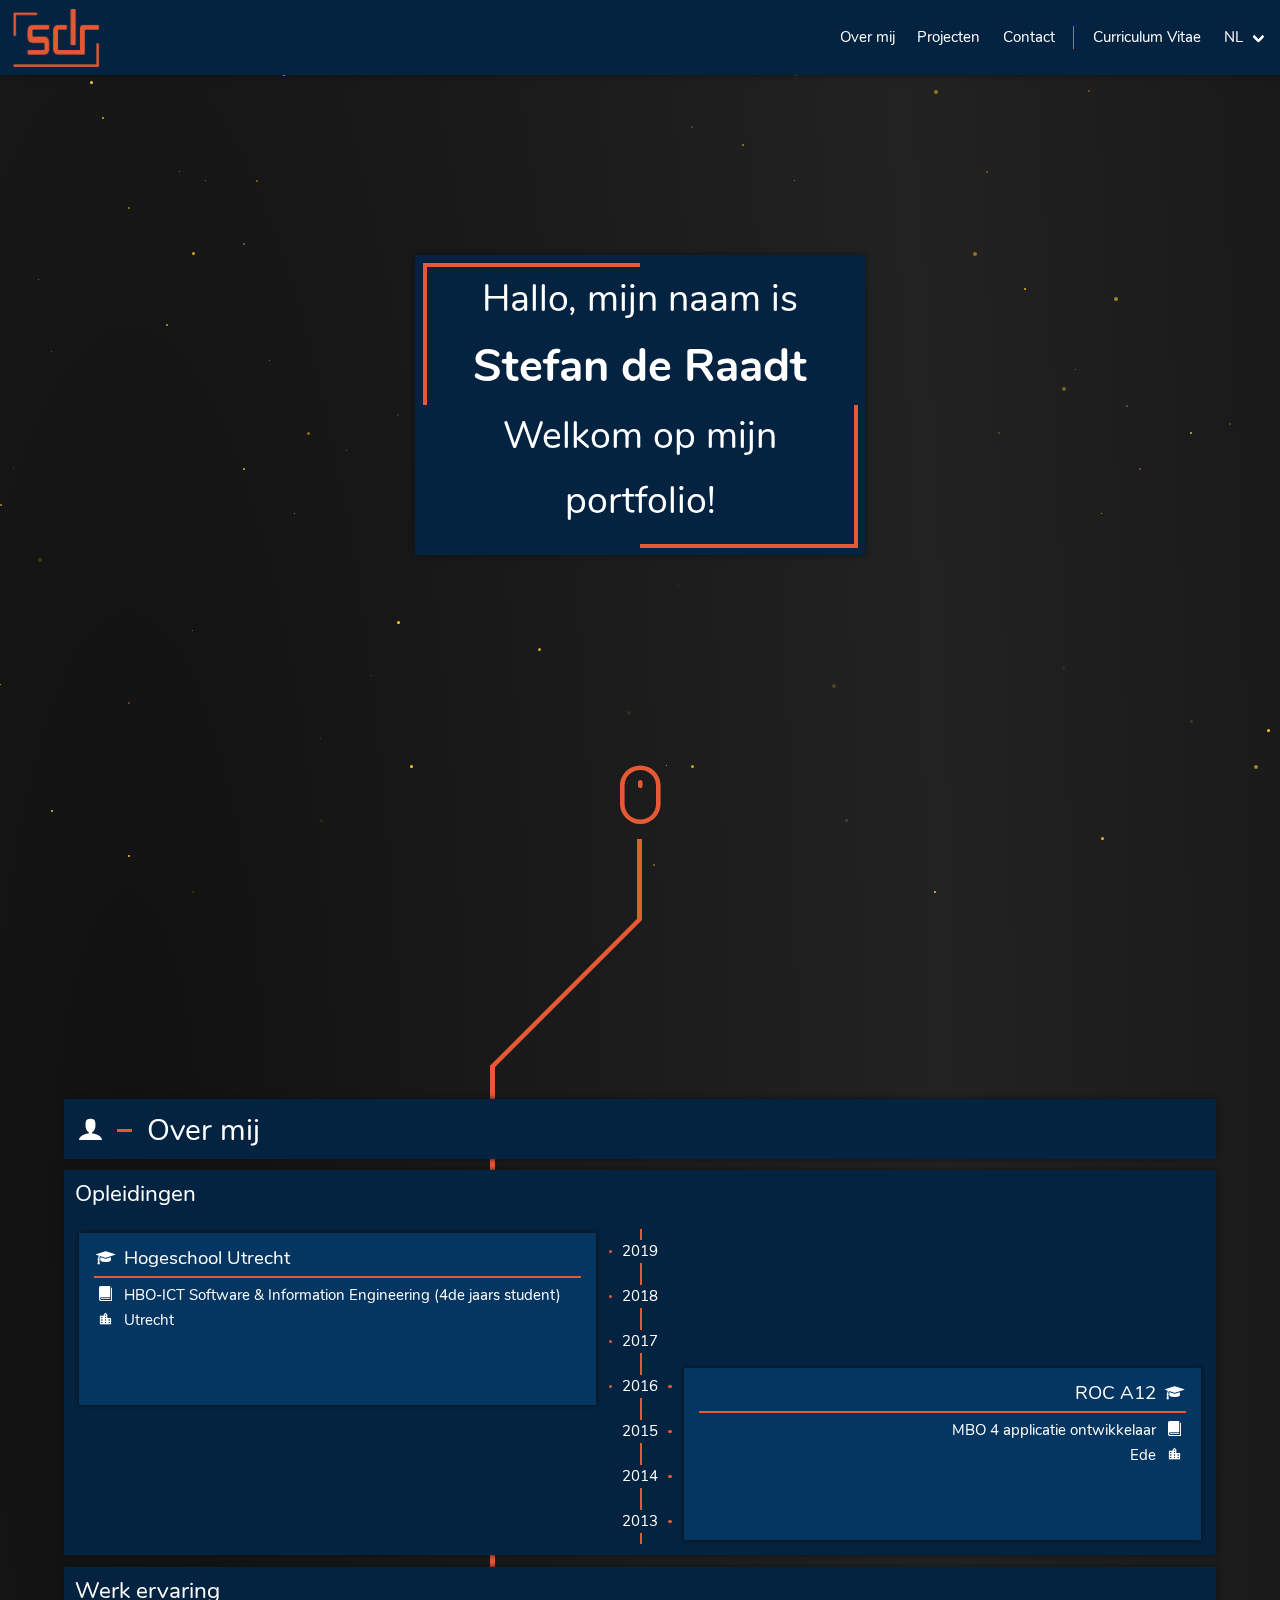
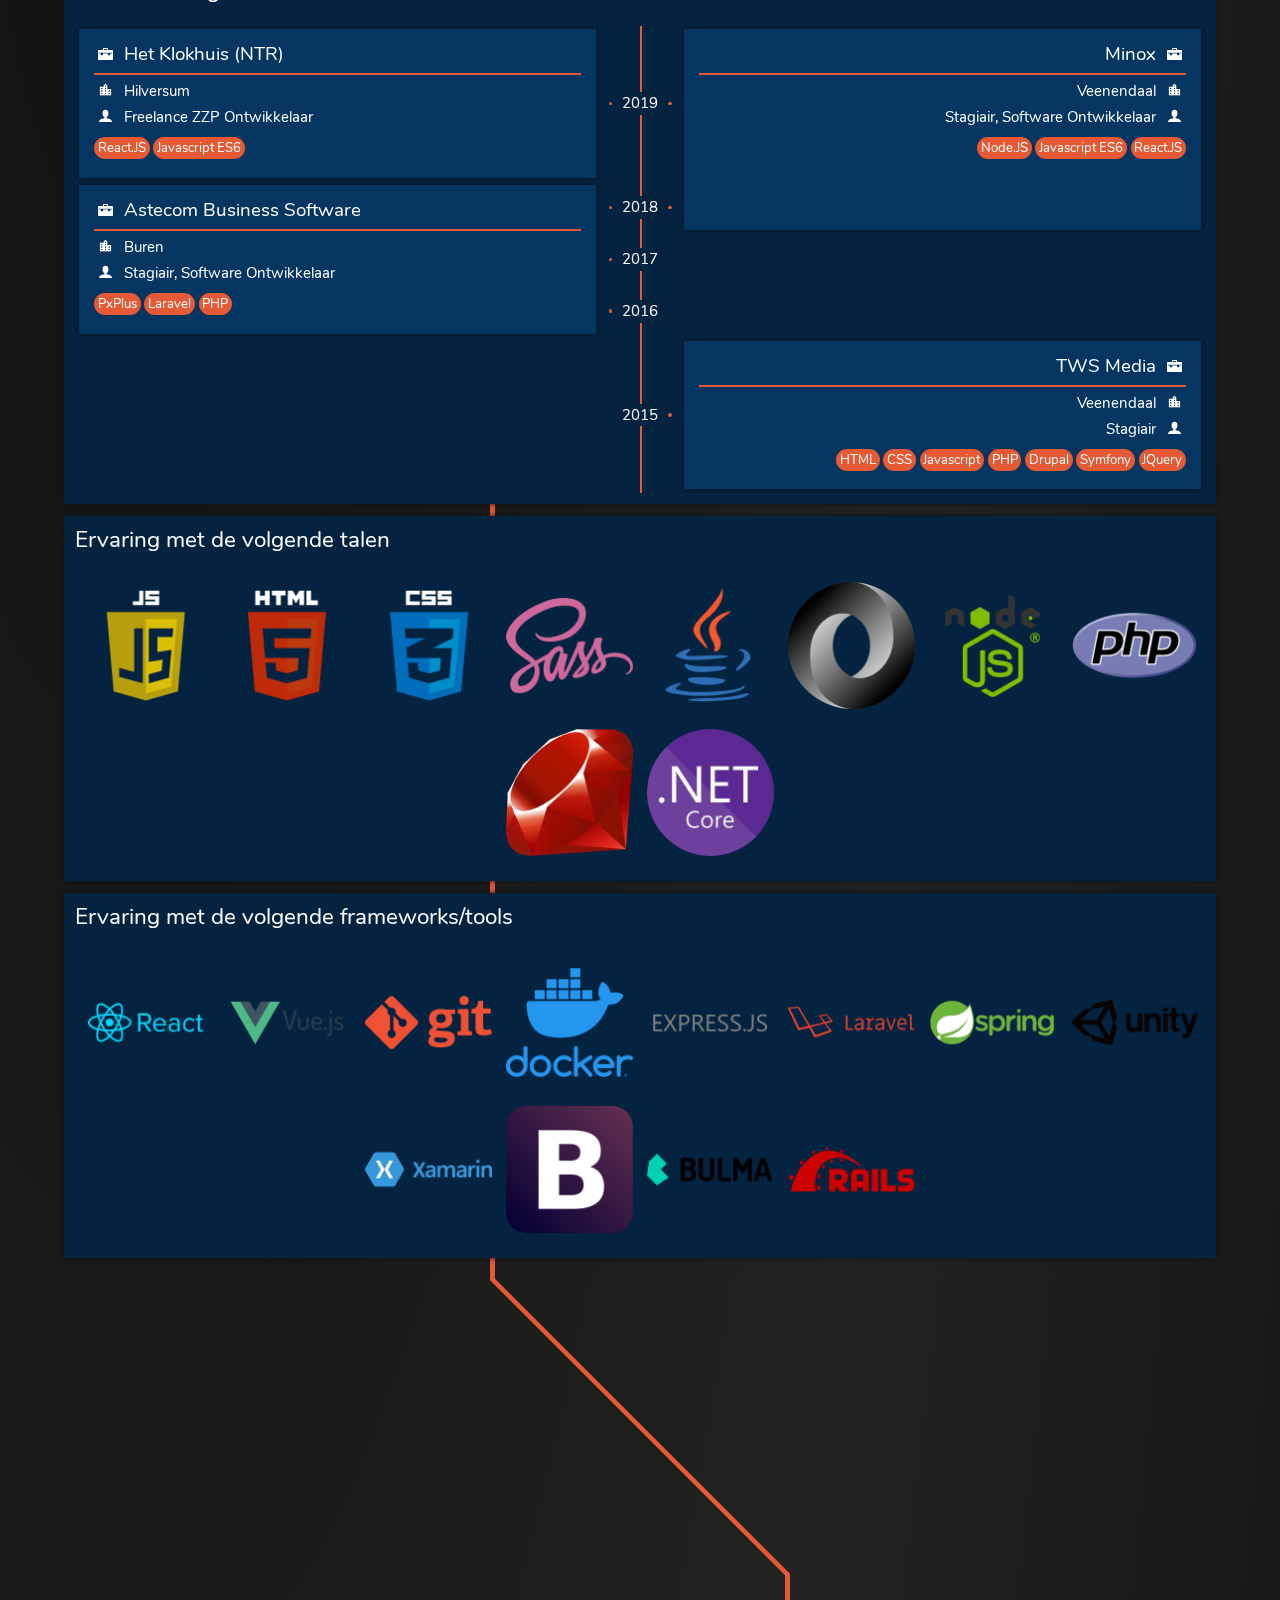
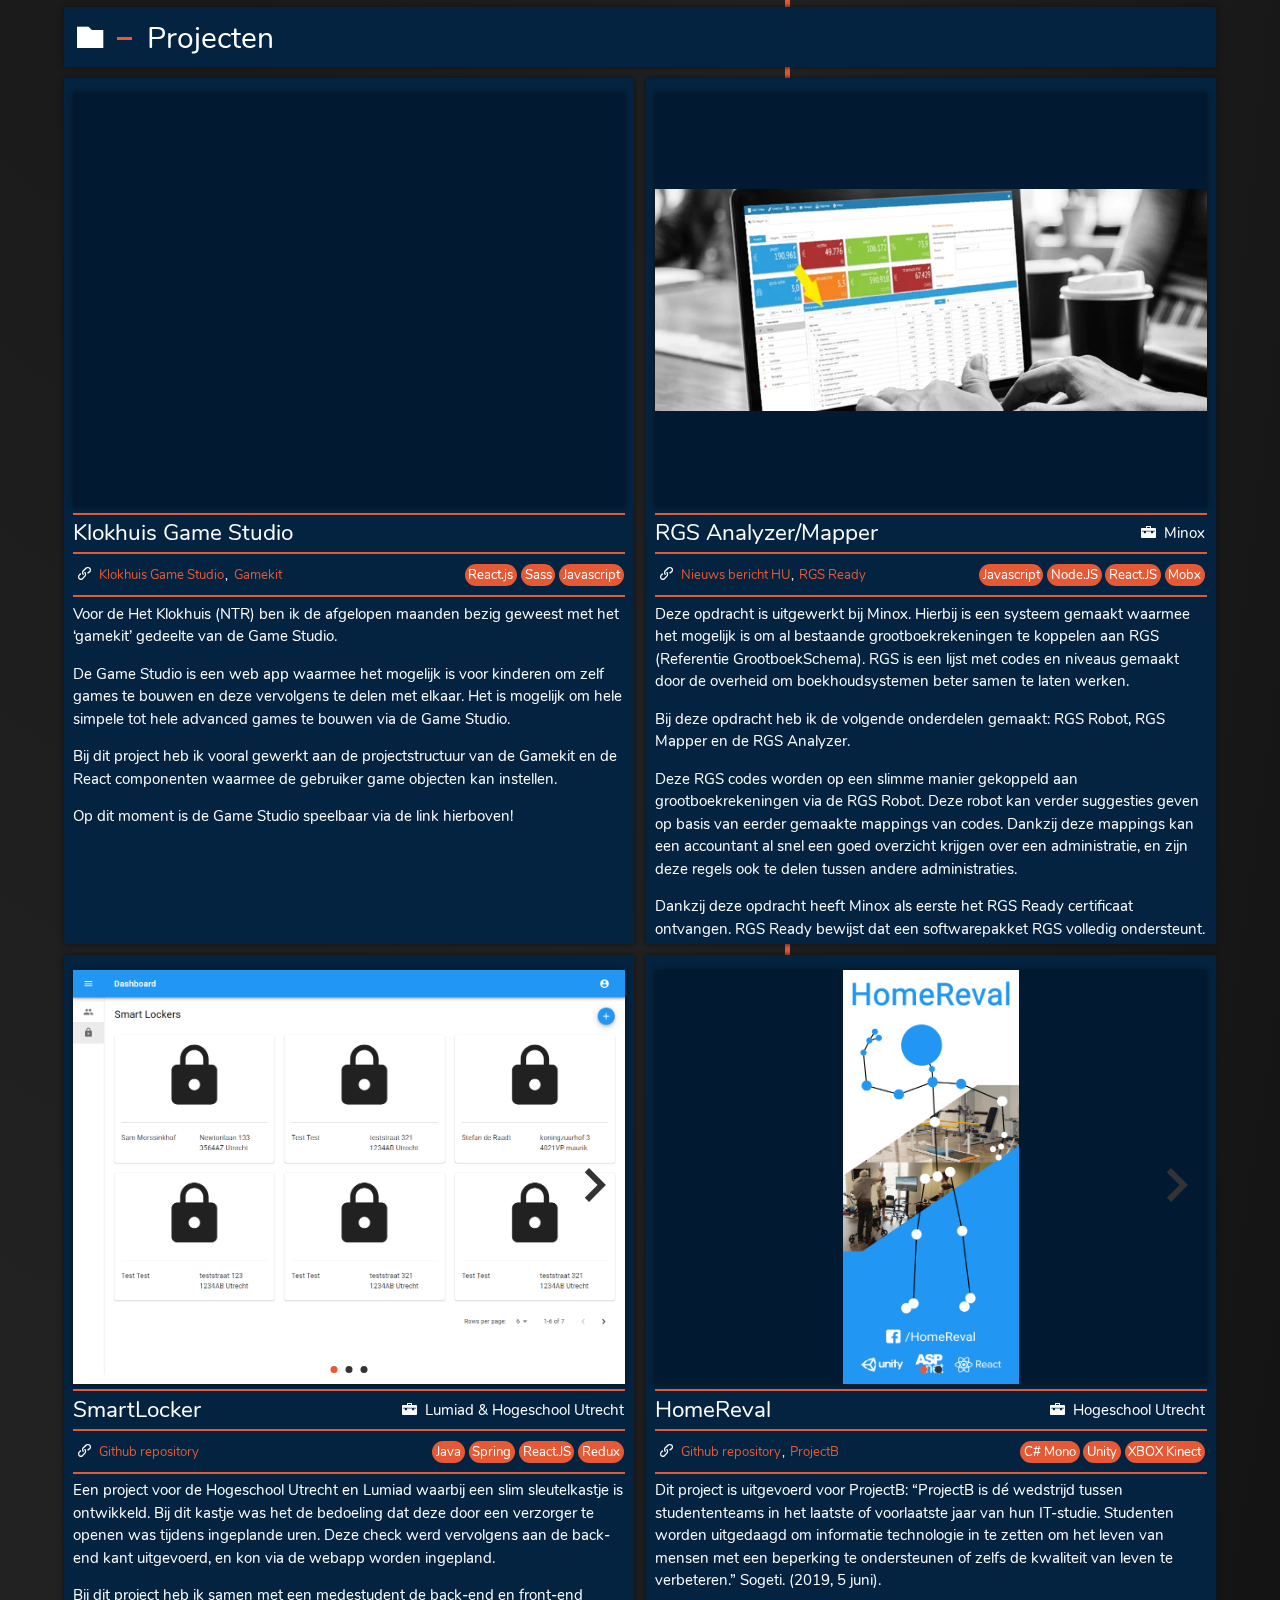
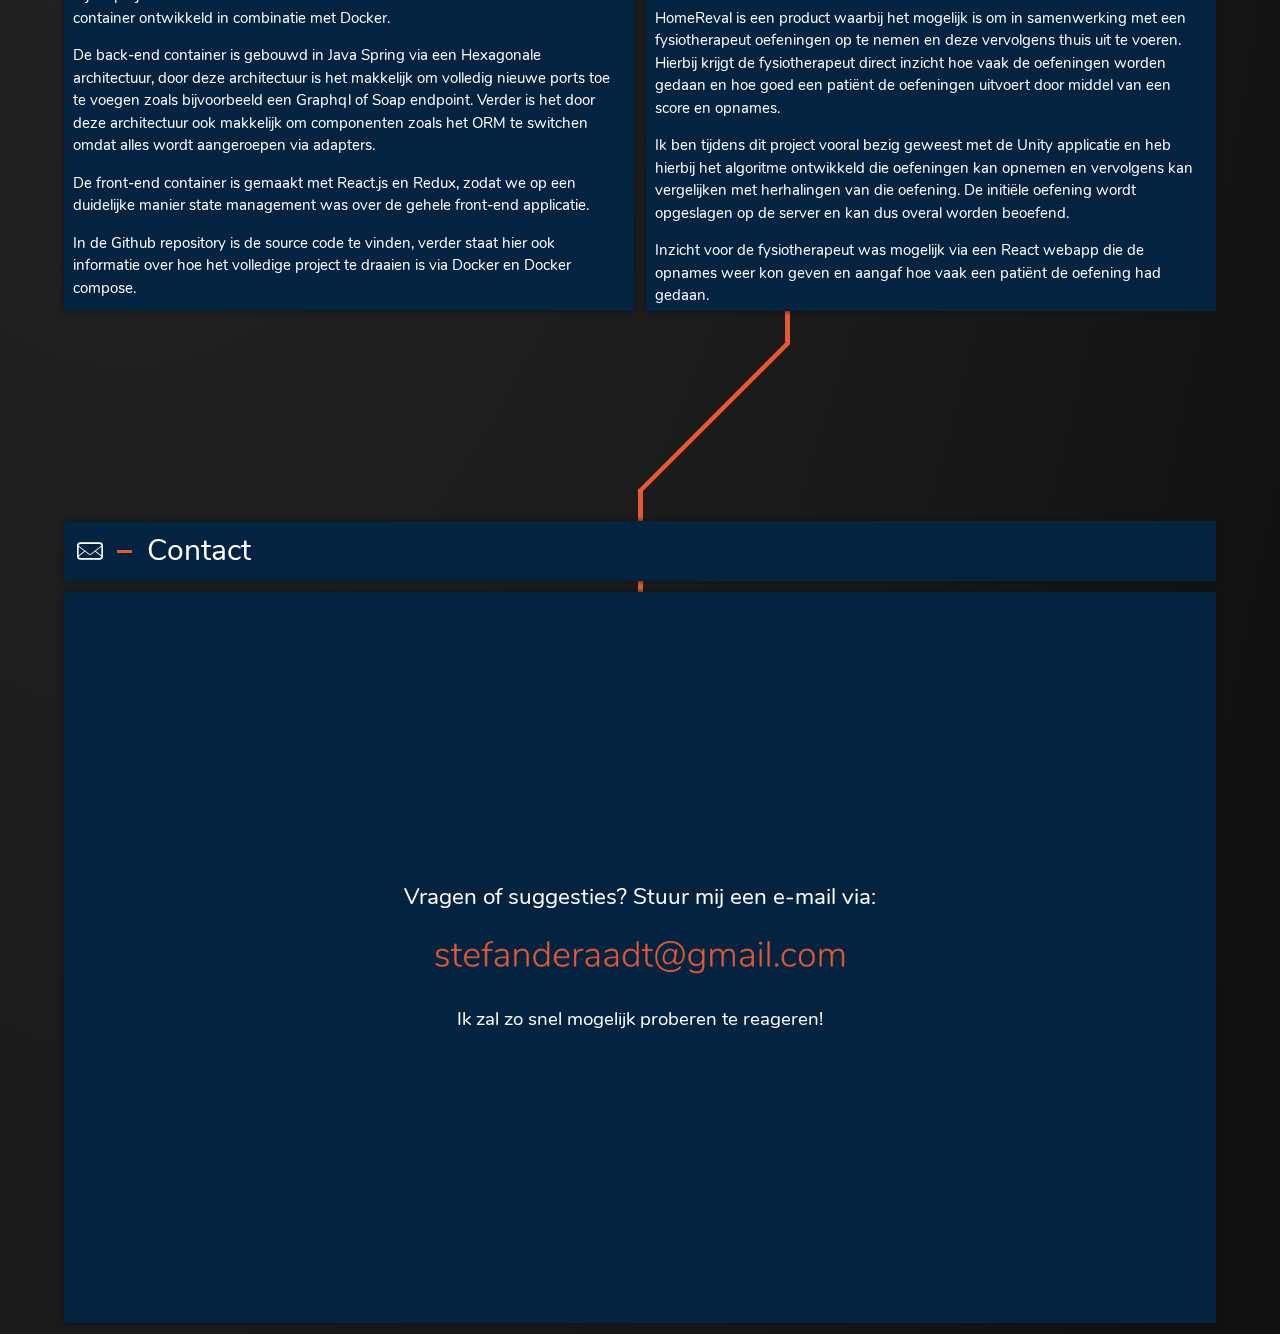
==== commit e7e011c8: "Grammar fixes" ====
--- a/index.html
+++ b/index.html
@@ -11,8 +11,8 @@
         <title>Portfolio - Stefan de Raadt</title>
         <link rel="icon" type="image/png" href="/img/stefanderaadt_favicon.png" />
         <meta name="viewport" content="width=device-width, initial-scale=1" />
-    <link href="/css/13.ed91714fbac0b4724c2f.css" rel="stylesheet"><link href="/css/0.ed91714fbac0b4724c2f.css" rel="stylesheet"></head>
+    <link href="/css/13.bbf2314c366ab16b2467.css" rel="stylesheet"><link href="/css/0.bbf2314c366ab16b2467.css" rel="stylesheet"></head>
     <body>
         <div id="app"></div>
-    <script type="text/javascript" src="/js/ed91714fbac0b4724c2f.js"></script><script type="text/javascript" src="/js/1.ed91714fbac0b4724c2f.chunk.js"></script><script type="text/javascript" src="/js/10.ed91714fbac0b4724c2f.chunk.js"></script><script type="text/javascript" src="/js/2.ed91714fbac0b4724c2f.chunk.js"></script><script type="text/javascript" src="/js/3.ed91714fbac0b4724c2f.chunk.js"></script><script type="text/javascript" src="/js/4.ed91714fbac0b4724c2f.chunk.js"></script><script type="text/javascript" src="/js/5.ed91714fbac0b4724c2f.chunk.js"></script><script type="text/javascript" src="/js/7.ed91714fbac0b4724c2f.chunk.js"></script><script type="text/javascript" src="/js/8.ed91714fbac0b4724c2f.chunk.js"></script><script type="text/javascript" src="/js/9.ed91714fbac0b4724c2f.chunk.js"></script><script type="text/javascript" src="/js/6.ed91714fbac0b4724c2f.chunk.js"></script><script type="text/javascript" src="/js/11.ed91714fbac0b4724c2f.chunk.js"></script><script type="text/javascript" src="/js/13.ed91714fbac0b4724c2f.chunk.js"></script><script type="text/javascript" src="/js/0.ed91714fbac0b4724c2f.chunk.js"></script></body>
+    <script type="text/javascript" src="/js/bbf2314c366ab16b2467.js"></script><script type="text/javascript" src="/js/1.bbf2314c366ab16b2467.chunk.js"></script><script type="text/javascript" src="/js/10.bbf2314c366ab16b2467.chunk.js"></script><script type="text/javascript" src="/js/2.bbf2314c366ab16b2467.chunk.js"></script><script type="text/javascript" src="/js/3.bbf2314c366ab16b2467.chunk.js"></script><script type="text/javascript" src="/js/4.bbf2314c366ab16b2467.chunk.js"></script><script type="text/javascript" src="/js/5.bbf2314c366ab16b2467.chunk.js"></script><script type="text/javascript" src="/js/7.bbf2314c366ab16b2467.chunk.js"></script><script type="text/javascript" src="/js/8.bbf2314c366ab16b2467.chunk.js"></script><script type="text/javascript" src="/js/9.bbf2314c366ab16b2467.chunk.js"></script><script type="text/javascript" src="/js/6.bbf2314c366ab16b2467.chunk.js"></script><script type="text/javascript" src="/js/11.bbf2314c366ab16b2467.chunk.js"></script><script type="text/javascript" src="/js/13.bbf2314c366ab16b2467.chunk.js"></script><script type="text/javascript" src="/js/0.bbf2314c366ab16b2467.chunk.js"></script></body>
 </html>
--- a/css/13.bbf2314c366ab16b2467.css
+++ b/css/13.bbf2314c366ab16b2467.css
@@ -0,0 +1 @@
+@font-face{font-family:icomoon;src:url(/27f026b7b04cab1fce0d866ac9b030f3.eot);src:url(/27f026b7b04cab1fce0d866ac9b030f3.eot#iefix) format("embedded-opentype"),url(/20eb9d4a3ce5fc6c98508d06d0e3b0b8.ttf) format("truetype"),url([data-uri]) format("woff"),url(/5e19544deb8081b0eed5aa6bdc88b769.svg#icomoon) format("svg");font-weight:400;font-style:normal;font-display:block}[class*=" icon-"],[class^=icon-]{font-family:icomoon!important;speak:none;font-style:normal;font-weight:400;font-variant:normal;text-transform:none;line-height:1;-webkit-font-smoothing:antialiased;-moz-osx-font-smoothing:grayscale}.icon-contact:before,.icon-email:before,.icon-envelope:before,.icon-letter:before,.icon-mail:before{content:"\e904"}.icon-location_city:before{content:"\e906"}.icon-cheveron-left:before{content:"\e902"}.icon-cheveron-right:before{content:"\e903"}.icon-graduation-cap:before,.icon-mortar-board:before{content:"\e905"}.icon-mouse:before{content:"\e900"}.icon-home:before{content:"\e901"}.icon-image:before{content:"\e90d"}.icon-book:before{content:"\e91f"}.icon-folder:before{content:"\e92f"}.icon-user:before{content:"\e971"}.icon-cogs:before{content:"\e995"}.icon-briefcase:before{content:"\e9ae"}.icon-link:before{content:"\e9cb"}.icon-share2:before{content:"\ea82"}.icon-github:before{content:"\eab0"}.icon-linkedin:before{content:"\eac9"}--- a/css/0.bbf2314c366ab16b2467.css
+++ b/css/0.bbf2314c366ab16b2467.css
@@ -0,0 +1 @@
+@font-face{font-family:Nunito;font-style:normal;font-weight:400;src:local("Nunito Regular"),local("Nunito-Regular"),url(/e9f64790b131c08d6b34a9ecdc453876.ttf) format("truetype");unicode-range:U+00??,U+0131,U+0152-0153,U+02bb-02bc,U+02c6,U+02da,U+02dc,U+2000-206f,U+2074,U+20ac,U+2122,U+2191,U+2193,U+2212,U+2215,U+feff,U+fffd}@font-face{font-family:Nunito;font-style:normal;font-weight:700;src:local("Nunito Bold"),local("Nunito-Bold"),url(/a8c930b08cd5fda37ea9f1c105d1ac61.ttf) format("truetype");unicode-range:U+00??,U+0131,U+0152-0153,U+02bb-02bc,U+02c6,U+02da,U+02dc,U+2000-206f,U+2074,U+20ac,U+2122,U+2191,U+2193,U+2212,U+2215,U+feff,U+fffd}@keyframes spinAround{0%{transform:rotate(0deg)}to{transform:rotate(359deg)}}.breadcrumb,.button,.delete,.file,.is-unselectable,.modal-close,.pagination-ellipsis,.pagination-link,.pagination-next,.pagination-previous,.tabs{-webkit-touch-callout:none;-webkit-user-select:none;-moz-user-select:none;-ms-user-select:none;user-select:none}.navbar-link:not(.is-arrowless):after,.select:not(.is-multiple):not(.is-loading):after{border:3px solid transparent;border-radius:2px;border-right:0;border-top:0;content:" ";display:block;height:.625em;margin-top:-.4375em;pointer-events:none;position:absolute;top:50%;transform:rotate(-45deg);transform-origin:center;width:.625em}.block:not(:last-child),.box:not(:last-child),.breadcrumb:not(:last-child),.content:not(:last-child),.highlight:not(:last-child),.level:not(:last-child),.list:not(:last-child),.message:not(:last-child),.notification:not(:last-child),.progress:not(:last-child),.subtitle:not(:last-child),.table-container:not(:last-child),.table:not(:last-child),.tabs:not(:last-child),.title:not(:last-child){margin-bottom:1.5rem}.delete,.modal-close{-moz-appearance:none;-webkit-appearance:none;background-color:rgba(0,0,0,.2);border:none;border-radius:290486px;cursor:pointer;pointer-events:auto;display:inline-block;flex-grow:0;flex-shrink:0;font-size:0;height:20px;max-height:20px;max-width:20px;min-height:20px;min-width:20px;outline:none;position:relative;vertical-align:top;width:20px}.delete:after,.delete:before,.modal-close:after,.modal-close:before{background-color:#fff;content:"";display:block;left:50%;position:absolute;top:50%;transform:translateX(-50%) translateY(-50%) rotate(45deg);transform-origin:center center}.delete:before,.modal-close:before{height:2px;width:50%}.delete:after,.modal-close:after{height:50%;width:2px}.delete:focus,.delete:hover,.modal-close:focus,.modal-close:hover{background-color:rgba(0,0,0,.3)}.delete:active,.modal-close:active{background-color:rgba(0,0,0,.4)}.is-small.delete,.is-small.modal-close{height:16px;max-height:16px;max-width:16px;min-height:16px;min-width:16px;width:16px}.is-medium.delete,.is-medium.modal-close{height:24px;max-height:24px;max-width:24px;min-height:24px;min-width:24px;width:24px}.is-large.delete,.is-large.modal-close{height:32px;max-height:32px;max-width:32px;min-height:32px;min-width:32px;width:32px}.button.is-loading:after,.control.is-loading:after,.loader,.select.is-loading:after{animation:spinAround .5s linear infinite;border-radius:290486px;border-color:transparent transparent #dbdee0 #dbdee0;border-style:solid;border-width:2px;content:"";display:block;height:1em;position:relative;width:1em}.hero-video,.image.is-1by1 .has-ratio,.image.is-1by1 img,.image.is-1by2 .has-ratio,.image.is-1by2 img,.image.is-1by3 .has-ratio,.image.is-1by3 img,.image.is-2by1 .has-ratio,.image.is-2by1 img,.image.is-2by3 .has-ratio,.image.is-2by3 img,.image.is-3by1 .has-ratio,.image.is-3by1 img,.image.is-3by2 .has-ratio,.image.is-3by2 img,.image.is-3by4 .has-ratio,.image.is-3by4 img,.image.is-3by5 .has-ratio,.image.is-3by5 img,.image.is-4by3 .has-ratio,.image.is-4by3 img,.image.is-4by5 .has-ratio,.image.is-4by5 img,.image.is-5by3 .has-ratio,.image.is-5by3 img,.image.is-5by4 .has-ratio,.image.is-5by4 img,.image.is-9by16 .has-ratio,.image.is-9by16 img,.image.is-16by9 .has-ratio,.image.is-16by9 img,.image.is-square .has-ratio,.image.is-square img,.is-overlay,.modal,.modal-background{bottom:0;left:0;position:absolute;right:0;top:0}.button,.file-cta,.file-name,.input,.pagination-ellipsis,.pagination-link,.pagination-next,.pagination-previous,.select select,.textarea{-moz-appearance:none;-webkit-appearance:none;align-items:center;border:1px solid transparent;border-radius:.4em;box-shadow:none;display:inline-flex;font-size:15px;height:2.25em;justify-content:flex-start;line-height:1.5;padding:calc(.375em - 1px) calc(.625em - 1px);position:relative;vertical-align:top}.button:active,.button:focus,.file-cta:active,.file-cta:focus,.file-name:active,.file-name:focus,.input:active,.input:focus,.is-active.button,.is-active.file-cta,.is-active.file-name,.is-active.input,.is-active.pagination-ellipsis,.is-active.pagination-link,.is-active.pagination-next,.is-active.pagination-previous,.is-active.textarea,.is-focused.button,.is-focused.file-cta,.is-focused.file-name,.is-focused.input,.is-focused.pagination-ellipsis,.is-focused.pagination-link,.is-focused.pagination-next,.is-focused.pagination-previous,.is-focused.textarea,.pagination-ellipsis:active,.pagination-ellipsis:focus,.pagination-link:active,.pagination-link:focus,.pagination-next:active,.pagination-next:focus,.pagination-previous:active,.pagination-previous:focus,.select select.is-active,.select select.is-focused,.select select:active,.select select:focus,.textarea:active,.textarea:focus{outline:none}.button[disabled],.file-cta[disabled],.file-name[disabled],.input[disabled],.pagination-ellipsis[disabled],.pagination-link[disabled],.pagination-next[disabled],.pagination-previous[disabled],.select fieldset[disabled] select,.select select[disabled],.textarea[disabled],fieldset[disabled] .button,fieldset[disabled] .file-cta,fieldset[disabled] .file-name,fieldset[disabled] .input,fieldset[disabled] .pagination-ellipsis,fieldset[disabled] .pagination-link,fieldset[disabled] .pagination-next,fieldset[disabled] .pagination-previous,fieldset[disabled] .select select,fieldset[disabled] .textarea{cursor:not-allowed}blockquote,body,dd,dl,dt,fieldset,figure,h1,h2,h3,h4,h5,h6,hr,html,iframe,legend,li,ol,p,pre,textarea,ul{margin:0;padding:0}h1,h2,h3,h4,h5,h6{font-size:100%;font-weight:400}ul{list-style:none}button,input,select,textarea{margin:0}html{box-sizing:border-box}*,:after,:before{box-sizing:inherit}embed,iframe,img,object,video{height:auto;max-width:100%}audio{max-width:100%}iframe{border:0}table{border-collapse:collapse;border-spacing:0}td,th{padding:0}td:not([align]),th:not([align]){text-align:left}html{background-color:#222;font-size:15px;-moz-osx-font-smoothing:grayscale;-webkit-font-smoothing:antialiased;min-width:300px;overflow-x:hidden;overflow-y:scroll;text-rendering:optimizeLegibility;text-size-adjust:100%}article,aside,figure,footer,header,hgroup,section{display:block}body,button,input,select,textarea{font-family:Nunito,sans-serif}code,pre{-moz-osx-font-smoothing:auto;-webkit-font-smoothing:auto;font-family:Inconsolata,Consolas,Monaco,monospace}body{color:#fff;font-size:1em;font-weight:400;line-height:1.5}a{color:#e55934;cursor:pointer;text-decoration:none}a strong{color:currentColor}a:hover{color:#e86b4b}code{color:#8c0303;font-size:.875em;font-weight:400;padding:.25em .5em}code,hr{background-color:#111}hr{border:none;display:block;height:2px;margin:1.5rem 0}img{height:auto;max-width:100%}input[type=checkbox],input[type=radio]{vertical-align:baseline}small{font-size:.875em}span{font-style:inherit;font-weight:inherit}strong{color:#f2f2f2;font-weight:700}fieldset{border:none}pre{-webkit-overflow-scrolling:touch;background-color:#111;color:#fff;font-size:.875em;overflow-x:auto;padding:1.25rem 1.5rem;white-space:pre;word-wrap:normal}pre code{background-color:transparent;color:currentColor;font-size:1em;padding:0}table td,table th{vertical-align:top}table td:not([align]),table th:not([align]){text-align:left}table th{color:#f2f2f2}.is-clearfix:after{clear:both;content:" ";display:table}.is-pulled-left{float:left!important}.is-pulled-right{float:right!important}.is-clipped{overflow:hidden!important}.is-size-1{font-size:3rem!important}.is-size-2{font-size:2.5rem!important}.is-size-3{font-size:2rem!important}.is-size-4{font-size:1.5rem!important}.is-size-5{font-size:1.25rem!important}.is-size-6{font-size:15px!important}.is-size-7{font-size:.85em!important}@media screen and (max-width:768px){.is-size-1-mobile{font-size:3rem!important}.is-size-2-mobile{font-size:2.5rem!important}.is-size-3-mobile{font-size:2rem!important}.is-size-4-mobile{font-size:1.5rem!important}.is-size-5-mobile{font-size:1.25rem!important}.is-size-6-mobile{font-size:15px!important}.is-size-7-mobile{font-size:.85em!important}}@media print,screen and (min-width:769px){.is-size-1-tablet{font-size:3rem!important}.is-size-2-tablet{font-size:2.5rem!important}.is-size-3-tablet{font-size:2rem!important}.is-size-4-tablet{font-size:1.5rem!important}.is-size-5-tablet{font-size:1.25rem!important}.is-size-6-tablet{font-size:15px!important}.is-size-7-tablet{font-size:.85em!important}}@media screen and (max-width:1023px){.is-size-1-touch{font-size:3rem!important}.is-size-2-touch{font-size:2.5rem!important}.is-size-3-touch{font-size:2rem!important}.is-size-4-touch{font-size:1.5rem!important}.is-size-5-touch{font-size:1.25rem!important}.is-size-6-touch{font-size:15px!important}.is-size-7-touch{font-size:.85em!important}}@media screen and (min-width:1024px){.is-size-1-desktop{font-size:3rem!important}.is-size-2-desktop{font-size:2.5rem!important}.is-size-3-desktop{font-size:2rem!important}.is-size-4-desktop{font-size:1.5rem!important}.is-size-5-desktop{font-size:1.25rem!important}.is-size-6-desktop{font-size:15px!important}.is-size-7-desktop{font-size:.85em!important}}@media screen and (min-width:1216px){.is-size-1-widescreen{font-size:3rem!important}.is-size-2-widescreen{font-size:2.5rem!important}.is-size-3-widescreen{font-size:2rem!important}.is-size-4-widescreen{font-size:1.5rem!important}.is-size-5-widescreen{font-size:1.25rem!important}.is-size-6-widescreen{font-size:15px!important}.is-size-7-widescreen{font-size:.85em!important}}@media screen and (min-width:1408px){.is-size-1-fullhd{font-size:3rem!important}.is-size-2-fullhd{font-size:2.5rem!important}.is-size-3-fullhd{font-size:2rem!important}.is-size-4-fullhd{font-size:1.5rem!important}.is-size-5-fullhd{font-size:1.25rem!important}.is-size-6-fullhd{font-size:15px!important}.is-size-7-fullhd{font-size:.85em!important}}.has-text-centered{text-align:center!important}.has-text-justified{text-align:justify!important}.has-text-left{text-align:left!important}.has-text-right{text-align:right!important}@media screen and (max-width:768px){.has-text-centered-mobile{text-align:center!important}}@media print,screen and (min-width:769px){.has-text-centered-tablet{text-align:center!important}}@media screen and (min-width:769px) and (max-width:1023px){.has-text-centered-tablet-only{text-align:center!important}}@media screen and (max-width:1023px){.has-text-centered-touch{text-align:center!important}}@media screen and (min-width:1024px){.has-text-centered-desktop{text-align:center!important}}@media screen and (min-width:1024px) and (max-width:1215px){.has-text-centered-desktop-only{text-align:center!important}}@media screen and (min-width:1216px){.has-text-centered-widescreen{text-align:center!important}}@media screen and (min-width:1216px) and (max-width:1407px){.has-text-centered-widescreen-only{text-align:center!important}}@media screen and (min-width:1408px){.has-text-centered-fullhd{text-align:center!important}}@media screen and (max-width:768px){.has-text-justified-mobile{text-align:justify!important}}@media print,screen and (min-width:769px){.has-text-justified-tablet{text-align:justify!important}}@media screen and (min-width:769px) and (max-width:1023px){.has-text-justified-tablet-only{text-align:justify!important}}@media screen and (max-width:1023px){.has-text-justified-touch{text-align:justify!important}}@media screen and (min-width:1024px){.has-text-justified-desktop{text-align:justify!important}}@media screen and (min-width:1024px) and (max-width:1215px){.has-text-justified-desktop-only{text-align:justify!important}}@media screen and (min-width:1216px){.has-text-justified-widescreen{text-align:justify!important}}@media screen and (min-width:1216px) and (max-width:1407px){.has-text-justified-widescreen-only{text-align:justify!important}}@media screen and (min-width:1408px){.has-text-justified-fullhd{text-align:justify!important}}@media screen and (max-width:768px){.has-text-left-mobile{text-align:left!important}}@media print,screen and (min-width:769px){.has-text-left-tablet{text-align:left!important}}@media screen and (min-width:769px) and (max-width:1023px){.has-text-left-tablet-only{text-align:left!important}}@media screen and (max-width:1023px){.has-text-left-touch{text-align:left!important}}@media screen and (min-width:1024px){.has-text-left-desktop{text-align:left!important}}@media screen and (min-width:1024px) and (max-width:1215px){.has-text-left-desktop-only{text-align:left!important}}@media screen and (min-width:1216px){.has-text-left-widescreen{text-align:left!important}}@media screen and (min-width:1216px) and (max-width:1407px){.has-text-left-widescreen-only{text-align:left!important}}@media screen and (min-width:1408px){.has-text-left-fullhd{text-align:left!important}}@media screen and (max-width:768px){.has-text-right-mobile{text-align:right!important}}@media print,screen and (min-width:769px){.has-text-right-tablet{text-align:right!important}}@media screen and (min-width:769px) and (max-width:1023px){.has-text-right-tablet-only{text-align:right!important}}@media screen and (max-width:1023px){.has-text-right-touch{text-align:right!important}}@media screen and (min-width:1024px){.has-text-right-desktop{text-align:right!important}}@media screen and (min-width:1024px) and (max-width:1215px){.has-text-right-desktop-only{text-align:right!important}}@media screen and (min-width:1216px){.has-text-right-widescreen{text-align:right!important}}@media screen and (min-width:1216px) and (max-width:1407px){.has-text-right-widescreen-only{text-align:right!important}}@media screen and (min-width:1408px){.has-text-right-fullhd{text-align:right!important}}.is-capitalized{text-transform:capitalize!important}.is-lowercase{text-transform:lowercase!important}.is-uppercase{text-transform:uppercase!important}.is-italic{font-style:italic!important}.has-text-white{color:#fff!important}a.has-text-white:focus,a.has-text-white:hover{color:#e6e6e6!important}.has-background-white{background-color:#fff!important}.has-text-black,a.has-text-black:focus,a.has-text-black:hover{color:#000!important}.has-background-black{background-color:#000!important}.has-text-light{color:#ecf0f1!important}a.has-text-light:focus,a.has-text-light:hover{color:#cfd9db!important}.has-background-light{background-color:#ecf0f1!important}.has-text-dark{color:#111!important}a.has-text-dark:focus,a.has-text-dark:hover{color:#000!important}.has-background-dark{background-color:#111!important}.has-text-primary{color:#032340!important}a.has-text-primary:focus,a.has-text-primary:hover{color:#01080f!important}.has-background-primary{background-color:#032340!important}.has-text-link{color:#e55934!important}a.has-text-link:focus,a.has-text-link:hover{color:#cc3f1a!important}.has-background-link{background-color:#e55934!important}.has-text-info{color:#209cee!important}a.has-text-info:focus,a.has-text-info:hover{color:#0f81cc!important}.has-background-info{background-color:#209cee!important}.has-text-success{color:#18c460!important}a.has-text-success:focus,a.has-text-success:hover{color:#12974a!important}.has-background-success{background-color:#18c460!important}.has-text-warning{color:#ffc71f!important}a.has-text-warning:focus,a.has-text-warning:hover{color:#ebb000!important}.has-background-warning{background-color:#ffc71f!important}.has-text-danger{color:#8c0303!important}a.has-text-danger:focus,a.has-text-danger:hover{color:#5a0202!important}.has-background-danger{background-color:#8c0303!important}.has-text-black-bis{color:#121212!important}.has-background-black-bis{background-color:#121212!important}.has-text-black-ter{color:#242424!important}.has-background-black-ter{background-color:#242424!important}.has-text-grey-darker{color:#111!important}.has-background-grey-darker{background-color:#111!important}.has-text-grey-dark{color:#222!important}.has-background-grey-dark{background-color:#222!important}.has-text-grey{color:#333!important}.has-background-grey{background-color:#333!important}.has-text-grey-light{color:#8c9b9d!important}.has-background-grey-light{background-color:#8c9b9d!important}.has-text-grey-lighter{color:#dbdee0!important}.has-background-grey-lighter{background-color:#dbdee0!important}.has-text-white-ter{color:#ecf0f1!important}.has-background-white-ter{background-color:#ecf0f1!important}.has-text-white-bis{color:#fafafa!important}.has-background-white-bis{background-color:#fafafa!important}.has-text-weight-light{font-weight:300!important}.has-text-weight-normal{font-weight:400!important}.has-text-weight-medium{font-weight:500!important}.has-text-weight-semibold{font-weight:600!important}.has-text-weight-bold{font-weight:700!important}.is-family-primary,.is-family-sans-serif,.is-family-secondary{font-family:Nunito,sans-serif!important}.is-family-code,.is-family-monospace{font-family:Inconsolata,Consolas,Monaco,monospace!important}.is-block{display:block!important}@media screen and (max-width:768px){.is-block-mobile{display:block!important}}@media print,screen and (min-width:769px){.is-block-tablet{display:block!important}}@media screen and (min-width:769px) and (max-width:1023px){.is-block-tablet-only{display:block!important}}@media screen and (max-width:1023px){.is-block-touch{display:block!important}}@media screen and (min-width:1024px){.is-block-desktop{display:block!important}}@media screen and (min-width:1024px) and (max-width:1215px){.is-block-desktop-only{display:block!important}}@media screen and (min-width:1216px){.is-block-widescreen{display:block!important}}@media screen and (min-width:1216px) and (max-width:1407px){.is-block-widescreen-only{display:block!important}}@media screen and (min-width:1408px){.is-block-fullhd{display:block!important}}.is-flex{display:flex!important}@media screen and (max-width:768px){.is-flex-mobile{display:flex!important}}@media print,screen and (min-width:769px){.is-flex-tablet{display:flex!important}}@media screen and (min-width:769px) and (max-width:1023px){.is-flex-tablet-only{display:flex!important}}@media screen and (max-width:1023px){.is-flex-touch{display:flex!important}}@media screen and (min-width:1024px){.is-flex-desktop{display:flex!important}}@media screen and (min-width:1024px) and (max-width:1215px){.is-flex-desktop-only{display:flex!important}}@media screen and (min-width:1216px){.is-flex-widescreen{display:flex!important}}@media screen and (min-width:1216px) and (max-width:1407px){.is-flex-widescreen-only{display:flex!important}}@media screen and (min-width:1408px){.is-flex-fullhd{display:flex!important}}.is-inline{display:inline!important}@media screen and (max-width:768px){.is-inline-mobile{display:inline!important}}@media print,screen and (min-width:769px){.is-inline-tablet{display:inline!important}}@media screen and (min-width:769px) and (max-width:1023px){.is-inline-tablet-only{display:inline!important}}@media screen and (max-width:1023px){.is-inline-touch{display:inline!important}}@media screen and (min-width:1024px){.is-inline-desktop{display:inline!important}}@media screen and (min-width:1024px) and (max-width:1215px){.is-inline-desktop-only{display:inline!important}}@media screen and (min-width:1216px){.is-inline-widescreen{display:inline!important}}@media screen and (min-width:1216px) and (max-width:1407px){.is-inline-widescreen-only{display:inline!important}}@media screen and (min-width:1408px){.is-inline-fullhd{display:inline!important}}.is-inline-block{display:inline-block!important}@media screen and (max-width:768px){.is-inline-block-mobile{display:inline-block!important}}@media print,screen and (min-width:769px){.is-inline-block-tablet{display:inline-block!important}}@media screen and (min-width:769px) and (max-width:1023px){.is-inline-block-tablet-only{display:inline-block!important}}@media screen and (max-width:1023px){.is-inline-block-touch{display:inline-block!important}}@media screen and (min-width:1024px){.is-inline-block-desktop{display:inline-block!important}}@media screen and (min-width:1024px) and (max-width:1215px){.is-inline-block-desktop-only{display:inline-block!important}}@media screen and (min-width:1216px){.is-inline-block-widescreen{display:inline-block!important}}@media screen and (min-width:1216px) and (max-width:1407px){.is-inline-block-widescreen-only{display:inline-block!important}}@media screen and (min-width:1408px){.is-inline-block-fullhd{display:inline-block!important}}.is-inline-flex{display:inline-flex!important}@media screen and (max-width:768px){.is-inline-flex-mobile{display:inline-flex!important}}@media print,screen and (min-width:769px){.is-inline-flex-tablet{display:inline-flex!important}}@media screen and (min-width:769px) and (max-width:1023px){.is-inline-flex-tablet-only{display:inline-flex!important}}@media screen and (max-width:1023px){.is-inline-flex-touch{display:inline-flex!important}}@media screen and (min-width:1024px){.is-inline-flex-desktop{display:inline-flex!important}}@media screen and (min-width:1024px) and (max-width:1215px){.is-inline-flex-desktop-only{display:inline-flex!important}}@media screen and (min-width:1216px){.is-inline-flex-widescreen{display:inline-flex!important}}@media screen and (min-width:1216px) and (max-width:1407px){.is-inline-flex-widescreen-only{display:inline-flex!important}}@media screen and (min-width:1408px){.is-inline-flex-fullhd{display:inline-flex!important}}.is-hidden{display:none!important}.is-sr-only{border:none!important;clip:rect(0,0,0,0)!important;height:.01em!important;overflow:hidden!important;padding:0!important;position:absolute!important;white-space:nowrap!important;width:.01em!important}@media screen and (max-width:768px){.is-hidden-mobile{display:none!important}}@media print,screen and (min-width:769px){.is-hidden-tablet{display:none!important}}@media screen and (min-width:769px) and (max-width:1023px){.is-hidden-tablet-only{display:none!important}}@media screen and (max-width:1023px){.is-hidden-touch{display:none!important}}@media screen and (min-width:1024px){.is-hidden-desktop{display:none!important}}@media screen and (min-width:1024px) and (max-width:1215px){.is-hidden-desktop-only{display:none!important}}@media screen and (min-width:1216px){.is-hidden-widescreen{display:none!important}}@media screen and (min-width:1216px) and (max-width:1407px){.is-hidden-widescreen-only{display:none!important}}@media screen and (min-width:1408px){.is-hidden-fullhd{display:none!important}}.is-invisible{visibility:hidden!important}@media screen and (max-width:768px){.is-invisible-mobile{visibility:hidden!important}}@media print,screen and (min-width:769px){.is-invisible-tablet{visibility:hidden!important}}@media screen and (min-width:769px) and (max-width:1023px){.is-invisible-tablet-only{visibility:hidden!important}}@media screen and (max-width:1023px){.is-invisible-touch{visibility:hidden!important}}@media screen and (min-width:1024px){.is-invisible-desktop{visibility:hidden!important}}@media screen and (min-width:1024px) and (max-width:1215px){.is-invisible-desktop-only{visibility:hidden!important}}@media screen and (min-width:1216px){.is-invisible-widescreen{visibility:hidden!important}}@media screen and (min-width:1216px) and (max-width:1407px){.is-invisible-widescreen-only{visibility:hidden!important}}@media screen and (min-width:1408px){.is-invisible-fullhd{visibility:hidden!important}}.is-marginless{margin:0!important}.is-paddingless{padding:0!important}.is-radiusless{border-radius:0!important}.is-shadowless{box-shadow:none!important}.is-relative{position:relative!important}.box{background-color:#222;border-radius:8px;box-shadow:none;color:#fff;display:block;padding:1.25rem}a.box:focus,a.box:hover{box-shadow:0 2px 3px rgba(0,0,0,.1),0 0 0 1px #e55934}a.box:active{box-shadow:inset 0 1px 2px rgba(0,0,0,.2),0 0 0 1px #e55934}.button{background-color:#111;border-color:#373737;border-width:1px;color:#032340;cursor:pointer;justify-content:center;padding:calc(.375em - 1px) .75em;text-align:center;white-space:nowrap}.button strong{color:inherit}.button .icon,.button .icon.is-large,.button .icon.is-medium,.button .icon.is-small{height:1.5em;width:1.5em}.button .icon:first-child:not(:last-child){margin-left:calc(-.375em - 1px);margin-right:.1875em}.button .icon:last-child:not(:first-child){margin-left:.1875em;margin-right:calc(-.375em - 1px)}.button .icon:first-child:last-child{margin-left:calc(-.375em - 1px);margin-right:calc(-.375em - 1px)}.button.is-hovered,.button:hover{border-color:#8c9b9d;color:#f2f2f2}.button.is-focused,.button:focus{border-color:#8c9b9d;color:#e2471d}.button.is-focused:not(:active),.button:focus:not(:active){box-shadow:0 0 0 .125em rgba(229,89,52,.25)}.button.is-active,.button:active{border-color:#222;color:#f2f2f2}.button.is-text{background-color:transparent;border-color:transparent;color:#fff;text-decoration:underline}.button.is-text.is-focused,.button.is-text.is-hovered,.button.is-text:focus,.button.is-text:hover{background-color:#111;color:#f2f2f2}.button.is-text.is-active,.button.is-text:active{background-color:#040404;color:#f2f2f2}.button.is-text[disabled],fieldset[disabled] .button.is-text{background-color:transparent;border-color:transparent;box-shadow:none}.button.is-white{background-color:#fff;border-color:transparent;color:#000}.button.is-white.is-hovered,.button.is-white:hover{background-color:#f9f9f9;border-color:transparent;color:#000}.button.is-white.is-focused,.button.is-white:focus{border-color:transparent;color:#000}.button.is-white.is-focused:not(:active),.button.is-white:focus:not(:active){box-shadow:0 0 0 .125em hsla(0,0%,100%,.25)}.button.is-white.is-active,.button.is-white:active{background-color:#f2f2f2;border-color:transparent;color:#000}.button.is-white[disabled],fieldset[disabled] .button.is-white{background-color:#fff;border-color:transparent;box-shadow:none}.button.is-white.is-inverted{background-color:#000;color:#fff}.button.is-white.is-inverted.is-hovered,.button.is-white.is-inverted:hover{background-color:#000}.button.is-white.is-inverted[disabled],fieldset[disabled] .button.is-white.is-inverted{background-color:#000;border-color:transparent;box-shadow:none;color:#fff}.button.is-white.is-loading:after{border-color:transparent transparent #000 #000!important}.button.is-white.is-outlined{background-color:transparent;border-color:#fff;color:#fff}.button.is-white.is-outlined.is-focused,.button.is-white.is-outlined.is-hovered,.button.is-white.is-outlined:focus,.button.is-white.is-outlined:hover{background-color:#fff;border-color:#fff;color:#000}.button.is-white.is-outlined.is-loading:after{border-color:transparent transparent #fff #fff!important}.button.is-white.is-outlined.is-loading.is-focused:after,.button.is-white.is-outlined.is-loading.is-hovered:after,.button.is-white.is-outlined.is-loading:focus:after,.button.is-white.is-outlined.is-loading:hover:after{border-color:transparent transparent #000 #000!important}.button.is-white.is-outlined[disabled],fieldset[disabled] .button.is-white.is-outlined{background-color:transparent;border-color:#fff;box-shadow:none;color:#fff}.button.is-white.is-inverted.is-outlined{background-color:transparent;border-color:#000;color:#000}.button.is-white.is-inverted.is-outlined.is-focused,.button.is-white.is-inverted.is-outlined.is-hovered,.button.is-white.is-inverted.is-outlined:focus,.button.is-white.is-inverted.is-outlined:hover{background-color:#000;color:#fff}.button.is-white.is-inverted.is-outlined.is-loading.is-focused:after,.button.is-white.is-inverted.is-outlined.is-loading.is-hovered:after,.button.is-white.is-inverted.is-outlined.is-loading:focus:after,.button.is-white.is-inverted.is-outlined.is-loading:hover:after{border-color:transparent transparent #fff #fff!important}.button.is-white.is-inverted.is-outlined[disabled],fieldset[disabled] .button.is-white.is-inverted.is-outlined{background-color:transparent;border-color:#000;box-shadow:none;color:#000}.button.is-black,.button.is-black.is-hovered,.button.is-black:hover{background-color:#000;border-color:transparent;color:#fff}.button.is-black.is-focused,.button.is-black:focus{border-color:transparent;color:#fff}.button.is-black.is-focused:not(:active),.button.is-black:focus:not(:active){box-shadow:0 0 0 .125em rgba(0,0,0,.25)}.button.is-black.is-active,.button.is-black:active{background-color:#000;border-color:transparent;color:#fff}.button.is-black[disabled],fieldset[disabled] .button.is-black{background-color:#000;border-color:transparent;box-shadow:none}.button.is-black.is-inverted{background-color:#fff;color:#000}.button.is-black.is-inverted.is-hovered,.button.is-black.is-inverted:hover{background-color:#f2f2f2}.button.is-black.is-inverted[disabled],fieldset[disabled] .button.is-black.is-inverted{background-color:#fff;border-color:transparent;box-shadow:none;color:#000}.button.is-black.is-loading:after{border-color:transparent transparent #fff #fff!important}.button.is-black.is-outlined{background-color:transparent;border-color:#000;color:#000}.button.is-black.is-outlined.is-focused,.button.is-black.is-outlined.is-hovered,.button.is-black.is-outlined:focus,.button.is-black.is-outlined:hover{background-color:#000;border-color:#000;color:#fff}.button.is-black.is-outlined.is-loading:after{border-color:transparent transparent #000 #000!important}.button.is-black.is-outlined.is-loading.is-focused:after,.button.is-black.is-outlined.is-loading.is-hovered:after,.button.is-black.is-outlined.is-loading:focus:after,.button.is-black.is-outlined.is-loading:hover:after{border-color:transparent transparent #fff #fff!important}.button.is-black.is-outlined[disabled],fieldset[disabled] .button.is-black.is-outlined{background-color:transparent;border-color:#000;box-shadow:none;color:#000}.button.is-black.is-inverted.is-outlined{background-color:transparent;border-color:#fff;color:#fff}.button.is-black.is-inverted.is-outlined.is-focused,.button.is-black.is-inverted.is-outlined.is-hovered,.button.is-black.is-inverted.is-outlined:focus,.button.is-black.is-inverted.is-outlined:hover{background-color:#fff;color:#000}.button.is-black.is-inverted.is-outlined.is-loading.is-focused:after,.button.is-black.is-inverted.is-outlined.is-loading.is-hovered:after,.button.is-black.is-inverted.is-outlined.is-loading:focus:after,.button.is-black.is-inverted.is-outlined.is-loading:hover:after{border-color:transparent transparent #000 #000!important}.button.is-black.is-inverted.is-outlined[disabled],fieldset[disabled] .button.is-black.is-inverted.is-outlined{background-color:transparent;border-color:#fff;box-shadow:none;color:#fff}.button.is-light{background-color:#ecf0f1;border-color:transparent;color:#111}.button.is-light.is-hovered,.button.is-light:hover{background-color:#e5eaec;border-color:transparent;color:#111}.button.is-light.is-focused,.button.is-light:focus{border-color:transparent;color:#111}.button.is-light.is-focused:not(:active),.button.is-light:focus:not(:active){box-shadow:0 0 0 .125em rgba(236,240,241,.25)}.button.is-light.is-active,.button.is-light:active{background-color:#dde4e6;border-color:transparent;color:#111}.button.is-light[disabled],fieldset[disabled] .button.is-light{background-color:#ecf0f1;border-color:transparent;box-shadow:none}.button.is-light.is-inverted{background-color:#111;color:#ecf0f1}.button.is-light.is-inverted.is-hovered,.button.is-light.is-inverted:hover{background-color:#040404}.button.is-light.is-inverted[disabled],fieldset[disabled] .button.is-light.is-inverted{background-color:#111;border-color:transparent;box-shadow:none;color:#ecf0f1}.button.is-light.is-loading:after{border-color:transparent transparent #111 #111!important}.button.is-light.is-outlined{background-color:transparent;border-color:#ecf0f1;color:#ecf0f1}.button.is-light.is-outlined.is-focused,.button.is-light.is-outlined.is-hovered,.button.is-light.is-outlined:focus,.button.is-light.is-outlined:hover{background-color:#ecf0f1;border-color:#ecf0f1;color:#111}.button.is-light.is-outlined.is-loading:after{border-color:transparent transparent #ecf0f1 #ecf0f1!important}.button.is-light.is-outlined.is-loading.is-focused:after,.button.is-light.is-outlined.is-loading.is-hovered:after,.button.is-light.is-outlined.is-loading:focus:after,.button.is-light.is-outlined.is-loading:hover:after{border-color:transparent transparent #111 #111!important}.button.is-light.is-outlined[disabled],fieldset[disabled] .button.is-light.is-outlined{background-color:transparent;border-color:#ecf0f1;box-shadow:none;color:#ecf0f1}.button.is-light.is-inverted.is-outlined{background-color:transparent;border-color:#111;color:#111}.button.is-light.is-inverted.is-outlined.is-focused,.button.is-light.is-inverted.is-outlined.is-hovered,.button.is-light.is-inverted.is-outlined:focus,.button.is-light.is-inverted.is-outlined:hover{background-color:#111;color:#ecf0f1}.button.is-light.is-inverted.is-outlined.is-loading.is-focused:after,.button.is-light.is-inverted.is-outlined.is-loading.is-hovered:after,.button.is-light.is-inverted.is-outlined.is-loading:focus:after,.button.is-light.is-inverted.is-outlined.is-loading:hover:after{border-color:transparent transparent #ecf0f1 #ecf0f1!important}.button.is-light.is-inverted.is-outlined[disabled],fieldset[disabled] .button.is-light.is-inverted.is-outlined{background-color:transparent;border-color:#111;box-shadow:none;color:#111}.button.is-dark{background-color:#111;border-color:transparent;color:#ecf0f1}.button.is-dark.is-hovered,.button.is-dark:hover{background-color:#0b0b0b;border-color:transparent;color:#ecf0f1}.button.is-dark.is-focused,.button.is-dark:focus{border-color:transparent;color:#ecf0f1}.button.is-dark.is-focused:not(:active),.button.is-dark:focus:not(:active){box-shadow:0 0 0 .125em rgba(17,17,17,.25)}.button.is-dark.is-active,.button.is-dark:active{background-color:#040404;border-color:transparent;color:#ecf0f1}.button.is-dark[disabled],fieldset[disabled] .button.is-dark{background-color:#111;border-color:transparent;box-shadow:none}.button.is-dark.is-inverted{background-color:#ecf0f1;color:#111}.button.is-dark.is-inverted.is-hovered,.button.is-dark.is-inverted:hover{background-color:#dde4e6}.button.is-dark.is-inverted[disabled],fieldset[disabled] .button.is-dark.is-inverted{background-color:#ecf0f1;border-color:transparent;box-shadow:none;color:#111}.button.is-dark.is-loading:after{border-color:transparent transparent #ecf0f1 #ecf0f1!important}.button.is-dark.is-outlined{background-color:transparent;border-color:#111;color:#111}.button.is-dark.is-outlined.is-focused,.button.is-dark.is-outlined.is-hovered,.button.is-dark.is-outlined:focus,.button.is-dark.is-outlined:hover{background-color:#111;border-color:#111;color:#ecf0f1}.button.is-dark.is-outlined.is-loading:after{border-color:transparent transparent #111 #111!important}.button.is-dark.is-outlined.is-loading.is-focused:after,.button.is-dark.is-outlined.is-loading.is-hovered:after,.button.is-dark.is-outlined.is-loading:focus:after,.button.is-dark.is-outlined.is-loading:hover:after{border-color:transparent transparent #ecf0f1 #ecf0f1!important}.button.is-dark.is-outlined[disabled],fieldset[disabled] .button.is-dark.is-outlined{background-color:transparent;border-color:#111;box-shadow:none;color:#111}.button.is-dark.is-inverted.is-outlined{background-color:transparent;border-color:#ecf0f1;color:#ecf0f1}.button.is-dark.is-inverted.is-outlined.is-focused,.button.is-dark.is-inverted.is-outlined.is-hovered,.button.is-dark.is-inverted.is-outlined:focus,.button.is-dark.is-inverted.is-outlined:hover{background-color:#ecf0f1;color:#111}.button.is-dark.is-inverted.is-outlined.is-loading.is-focused:after,.button.is-dark.is-inverted.is-outlined.is-loading.is-hovered:after,.button.is-dark.is-inverted.is-outlined.is-loading:focus:after,.button.is-dark.is-inverted.is-outlined.is-loading:hover:after{border-color:transparent transparent #111 #111!important}.button.is-dark.is-inverted.is-outlined[disabled],fieldset[disabled] .button.is-dark.is-inverted.is-outlined{background-color:transparent;border-color:#ecf0f1;box-shadow:none;color:#ecf0f1}.button.is-primary{background-color:#032340;border-color:transparent;color:#fff}.button.is-primary.is-hovered,.button.is-primary:hover{background-color:#021c34;border-color:transparent;color:#fff}.button.is-primary.is-focused,.button.is-primary:focus{border-color:transparent;color:#fff}.button.is-primary.is-focused:not(:active),.button.is-primary:focus:not(:active){box-shadow:0 0 0 .125em rgba(3,35,64,.25)}.button.is-primary.is-active,.button.is-primary:active{background-color:#021628;border-color:transparent;color:#fff}.button.is-primary[disabled],fieldset[disabled] .button.is-primary{background-color:#032340;border-color:transparent;box-shadow:none}.button.is-primary.is-inverted{background-color:#fff;color:#032340}.button.is-primary.is-inverted.is-hovered,.button.is-primary.is-inverted:hover{background-color:#f2f2f2}.button.is-primary.is-inverted[disabled],fieldset[disabled] .button.is-primary.is-inverted{background-color:#fff;border-color:transparent;box-shadow:none;color:#032340}.button.is-primary.is-loading:after{border-color:transparent transparent #fff #fff!important}.button.is-primary.is-outlined{background-color:transparent;border-color:#032340;color:#032340}.button.is-primary.is-outlined.is-focused,.button.is-primary.is-outlined.is-hovered,.button.is-primary.is-outlined:focus,.button.is-primary.is-outlined:hover{background-color:#032340;border-color:#032340;color:#fff}.button.is-primary.is-outlined.is-loading:after{border-color:transparent transparent #032340 #032340!important}.button.is-primary.is-outlined.is-loading.is-focused:after,.button.is-primary.is-outlined.is-loading.is-hovered:after,.button.is-primary.is-outlined.is-loading:focus:after,.button.is-primary.is-outlined.is-loading:hover:after{border-color:transparent transparent #fff #fff!important}.button.is-primary.is-outlined[disabled],fieldset[disabled] .button.is-primary.is-outlined{background-color:transparent;border-color:#032340;box-shadow:none;color:#032340}.button.is-primary.is-inverted.is-outlined{background-color:transparent;border-color:#fff;color:#fff}.button.is-primary.is-inverted.is-outlined.is-focused,.button.is-primary.is-inverted.is-outlined.is-hovered,.button.is-primary.is-inverted.is-outlined:focus,.button.is-primary.is-inverted.is-outlined:hover{background-color:#fff;color:#032340}.button.is-primary.is-inverted.is-outlined.is-loading.is-focused:after,.button.is-primary.is-inverted.is-outlined.is-loading.is-hovered:after,.button.is-primary.is-inverted.is-outlined.is-loading:focus:after,.button.is-primary.is-inverted.is-outlined.is-loading:hover:after{border-color:transparent transparent #032340 #032340!important}.button.is-primary.is-inverted.is-outlined[disabled],fieldset[disabled] .button.is-primary.is-inverted.is-outlined{background-color:transparent;border-color:#fff;box-shadow:none;color:#fff}.button.is-link{background-color:#e55934;border-color:transparent;color:#fff}.button.is-link.is-hovered,.button.is-link:hover{background-color:#e45029;border-color:transparent;color:#fff}.button.is-link.is-focused,.button.is-link:focus{border-color:transparent;color:#fff}.button.is-link.is-focused:not(:active),.button.is-link:focus:not(:active){box-shadow:0 0 0 .125em rgba(229,89,52,.25)}.button.is-link.is-active,.button.is-link:active{background-color:#e2471d;border-color:transparent;color:#fff}.button.is-link[disabled],fieldset[disabled] .button.is-link{background-color:#e55934;border-color:transparent;box-shadow:none}.button.is-link.is-inverted{background-color:#fff;color:#e55934}.button.is-link.is-inverted.is-hovered,.button.is-link.is-inverted:hover{background-color:#f2f2f2}.button.is-link.is-inverted[disabled],fieldset[disabled] .button.is-link.is-inverted{background-color:#fff;border-color:transparent;box-shadow:none;color:#e55934}.button.is-link.is-loading:after{border-color:transparent transparent #fff #fff!important}.button.is-link.is-outlined{background-color:transparent;border-color:#e55934;color:#e55934}.button.is-link.is-outlined.is-focused,.button.is-link.is-outlined.is-hovered,.button.is-link.is-outlined:focus,.button.is-link.is-outlined:hover{background-color:#e55934;border-color:#e55934;color:#fff}.button.is-link.is-outlined.is-loading:after{border-color:transparent transparent #e55934 #e55934!important}.button.is-link.is-outlined.is-loading.is-focused:after,.button.is-link.is-outlined.is-loading.is-hovered:after,.button.is-link.is-outlined.is-loading:focus:after,.button.is-link.is-outlined.is-loading:hover:after{border-color:transparent transparent #fff #fff!important}.button.is-link.is-outlined[disabled],fieldset[disabled] .button.is-link.is-outlined{background-color:transparent;border-color:#e55934;box-shadow:none;color:#e55934}.button.is-link.is-inverted.is-outlined{background-color:transparent;border-color:#fff;color:#fff}.button.is-link.is-inverted.is-outlined.is-focused,.button.is-link.is-inverted.is-outlined.is-hovered,.button.is-link.is-inverted.is-outlined:focus,.button.is-link.is-inverted.is-outlined:hover{background-color:#fff;color:#e55934}.button.is-link.is-inverted.is-outlined.is-loading.is-focused:after,.button.is-link.is-inverted.is-outlined.is-loading.is-hovered:after,.button.is-link.is-inverted.is-outlined.is-loading:focus:after,.button.is-link.is-inverted.is-outlined.is-loading:hover:after{border-color:transparent transparent #e55934 #e55934!important}.button.is-link.is-inverted.is-outlined[disabled],fieldset[disabled] .button.is-link.is-inverted.is-outlined{background-color:transparent;border-color:#fff;box-shadow:none;color:#fff}.button.is-info{background-color:#209cee;border-color:transparent;color:#fff}.button.is-info.is-hovered,.button.is-info:hover{background-color:#1496ed;border-color:transparent;color:#fff}.button.is-info.is-focused,.button.is-info:focus{border-color:transparent;color:#fff}.button.is-info.is-focused:not(:active),.button.is-info:focus:not(:active){box-shadow:0 0 0 .125em rgba(32,156,238,.25)}.button.is-info.is-active,.button.is-info:active{background-color:#118fe4;border-color:transparent;color:#fff}.button.is-info[disabled],fieldset[disabled] .button.is-info{background-color:#209cee;border-color:transparent;box-shadow:none}.button.is-info.is-inverted{background-color:#fff;color:#209cee}.button.is-info.is-inverted.is-hovered,.button.is-info.is-inverted:hover{background-color:#f2f2f2}.button.is-info.is-inverted[disabled],fieldset[disabled] .button.is-info.is-inverted{background-color:#fff;border-color:transparent;box-shadow:none;color:#209cee}.button.is-info.is-loading:after{border-color:transparent transparent #fff #fff!important}.button.is-info.is-outlined{background-color:transparent;border-color:#209cee;color:#209cee}.button.is-info.is-outlined.is-focused,.button.is-info.is-outlined.is-hovered,.button.is-info.is-outlined:focus,.button.is-info.is-outlined:hover{background-color:#209cee;border-color:#209cee;color:#fff}.button.is-info.is-outlined.is-loading:after{border-color:transparent transparent #209cee #209cee!important}.button.is-info.is-outlined.is-loading.is-focused:after,.button.is-info.is-outlined.is-loading.is-hovered:after,.button.is-info.is-outlined.is-loading:focus:after,.button.is-info.is-outlined.is-loading:hover:after{border-color:transparent transparent #fff #fff!important}.button.is-info.is-outlined[disabled],fieldset[disabled] .button.is-info.is-outlined{background-color:transparent;border-color:#209cee;box-shadow:none;color:#209cee}.button.is-info.is-inverted.is-outlined{background-color:transparent;border-color:#fff;color:#fff}.button.is-info.is-inverted.is-outlined.is-focused,.button.is-info.is-inverted.is-outlined.is-hovered,.button.is-info.is-inverted.is-outlined:focus,.button.is-info.is-inverted.is-outlined:hover{background-color:#fff;color:#209cee}.button.is-info.is-inverted.is-outlined.is-loading.is-focused:after,.button.is-info.is-inverted.is-outlined.is-loading.is-hovered:after,.button.is-info.is-inverted.is-outlined.is-loading:focus:after,.button.is-info.is-inverted.is-outlined.is-loading:hover:after{border-color:transparent transparent #209cee #209cee!important}.button.is-info.is-inverted.is-outlined[disabled],fieldset[disabled] .button.is-info.is-inverted.is-outlined{background-color:transparent;border-color:#fff;box-shadow:none;color:#fff}.button.is-success{background-color:#18c460;border-color:transparent;color:#fff}.button.is-success.is-hovered,.button.is-success:hover{background-color:#17b95a;border-color:transparent;color:#fff}.button.is-success.is-focused,.button.is-success:focus{border-color:transparent;color:#fff}.button.is-success.is-focused:not(:active),.button.is-success:focus:not(:active){box-shadow:0 0 0 .125em rgba(24,196,96,.25)}.button.is-success.is-active,.button.is-success:active{background-color:#15ad55;border-color:transparent;color:#fff}.button.is-success[disabled],fieldset[disabled] .button.is-success{background-color:#18c460;border-color:transparent;box-shadow:none}.button.is-success.is-inverted{background-color:#fff;color:#18c460}.button.is-success.is-inverted.is-hovered,.button.is-success.is-inverted:hover{background-color:#f2f2f2}.button.is-success.is-inverted[disabled],fieldset[disabled] .button.is-success.is-inverted{background-color:#fff;border-color:transparent;box-shadow:none;color:#18c460}.button.is-success.is-loading:after{border-color:transparent transparent #fff #fff!important}.button.is-success.is-outlined{background-color:transparent;border-color:#18c460;color:#18c460}.button.is-success.is-outlined.is-focused,.button.is-success.is-outlined.is-hovered,.button.is-success.is-outlined:focus,.button.is-success.is-outlined:hover{background-color:#18c460;border-color:#18c460;color:#fff}.button.is-success.is-outlined.is-loading:after{border-color:transparent transparent #18c460 #18c460!important}.button.is-success.is-outlined.is-loading.is-focused:after,.button.is-success.is-outlined.is-loading.is-hovered:after,.button.is-success.is-outlined.is-loading:focus:after,.button.is-success.is-outlined.is-loading:hover:after{border-color:transparent transparent #fff #fff!important}.button.is-success.is-outlined[disabled],fieldset[disabled] .button.is-success.is-outlined{background-color:transparent;border-color:#18c460;box-shadow:none;color:#18c460}.button.is-success.is-inverted.is-outlined{background-color:transparent;border-color:#fff;color:#fff}.button.is-success.is-inverted.is-outlined.is-focused,.button.is-success.is-inverted.is-outlined.is-hovered,.button.is-success.is-inverted.is-outlined:focus,.button.is-success.is-inverted.is-outlined:hover{background-color:#fff;color:#18c460}.button.is-success.is-inverted.is-outlined.is-loading.is-focused:after,.button.is-success.is-inverted.is-outlined.is-loading.is-hovered:after,.button.is-success.is-inverted.is-outlined.is-loading:focus:after,.button.is-success.is-inverted.is-outlined.is-loading:hover:after{border-color:transparent transparent #18c460 #18c460!important}.button.is-success.is-inverted.is-outlined[disabled],fieldset[disabled] .button.is-success.is-inverted.is-outlined{background-color:transparent;border-color:#fff;box-shadow:none;color:#fff}.button.is-warning{background-color:#ffc71f;border-color:transparent;color:#fff}.button.is-warning.is-hovered,.button.is-warning:hover{background-color:#ffc412;border-color:transparent;color:#fff}.button.is-warning.is-focused,.button.is-warning:focus{border-color:transparent;color:#fff}.button.is-warning.is-focused:not(:active),.button.is-warning:focus:not(:active){box-shadow:0 0 0 .125em rgba(255,199,31,.25)}.button.is-warning.is-active,.button.is-warning:active{background-color:#ffc106;border-color:transparent;color:#fff}.button.is-warning[disabled],fieldset[disabled] .button.is-warning{background-color:#ffc71f;border-color:transparent;box-shadow:none}.button.is-warning.is-inverted{background-color:#fff;color:#ffc71f}.button.is-warning.is-inverted.is-hovered,.button.is-warning.is-inverted:hover{background-color:#f2f2f2}.button.is-warning.is-inverted[disabled],fieldset[disabled] .button.is-warning.is-inverted{background-color:#fff;border-color:transparent;box-shadow:none;color:#ffc71f}.button.is-warning.is-loading:after{border-color:transparent transparent #fff #fff!important}.button.is-warning.is-outlined{background-color:transparent;border-color:#ffc71f;color:#ffc71f}.button.is-warning.is-outlined.is-focused,.button.is-warning.is-outlined.is-hovered,.button.is-warning.is-outlined:focus,.button.is-warning.is-outlined:hover{background-color:#ffc71f;border-color:#ffc71f;color:#fff}.button.is-warning.is-outlined.is-loading:after{border-color:transparent transparent #ffc71f #ffc71f!important}.button.is-warning.is-outlined.is-loading.is-focused:after,.button.is-warning.is-outlined.is-loading.is-hovered:after,.button.is-warning.is-outlined.is-loading:focus:after,.button.is-warning.is-outlined.is-loading:hover:after{border-color:transparent transparent #fff #fff!important}.button.is-warning.is-outlined[disabled],fieldset[disabled] .button.is-warning.is-outlined{background-color:transparent;border-color:#ffc71f;box-shadow:none;color:#ffc71f}.button.is-warning.is-inverted.is-outlined{background-color:transparent;border-color:#fff;color:#fff}.button.is-warning.is-inverted.is-outlined.is-focused,.button.is-warning.is-inverted.is-outlined.is-hovered,.button.is-warning.is-inverted.is-outlined:focus,.button.is-warning.is-inverted.is-outlined:hover{background-color:#fff;color:#ffc71f}.button.is-warning.is-inverted.is-outlined.is-loading.is-focused:after,.button.is-warning.is-inverted.is-outlined.is-loading.is-hovered:after,.button.is-warning.is-inverted.is-outlined.is-loading:focus:after,.button.is-warning.is-inverted.is-outlined.is-loading:hover:after{border-color:transparent transparent #ffc71f #ffc71f!important}.button.is-warning.is-inverted.is-outlined[disabled],fieldset[disabled] .button.is-warning.is-inverted.is-outlined{background-color:transparent;border-color:#fff;box-shadow:none;color:#fff}.button.is-danger{background-color:#8c0303;border-color:transparent;color:#fff}.button.is-danger.is-hovered,.button.is-danger:hover{background-color:#800303;border-color:transparent;color:#fff}.button.is-danger.is-focused,.button.is-danger:focus{border-color:transparent;color:#fff}.button.is-danger.is-focused:not(:active),.button.is-danger:focus:not(:active){box-shadow:0 0 0 .125em rgba(140,3,3,.25)}.button.is-danger.is-active,.button.is-danger:active{background-color:#730202;border-color:transparent;color:#fff}.button.is-danger[disabled],fieldset[disabled] .button.is-danger{background-color:#8c0303;border-color:transparent;box-shadow:none}.button.is-danger.is-inverted{background-color:#fff;color:#8c0303}.button.is-danger.is-inverted.is-hovered,.button.is-danger.is-inverted:hover{background-color:#f2f2f2}.button.is-danger.is-inverted[disabled],fieldset[disabled] .button.is-danger.is-inverted{background-color:#fff;border-color:transparent;box-shadow:none;color:#8c0303}.button.is-danger.is-loading:after{border-color:transparent transparent #fff #fff!important}.button.is-danger.is-outlined{background-color:transparent;border-color:#8c0303;color:#8c0303}.button.is-danger.is-outlined.is-focused,.button.is-danger.is-outlined.is-hovered,.button.is-danger.is-outlined:focus,.button.is-danger.is-outlined:hover{background-color:#8c0303;border-color:#8c0303;color:#fff}.button.is-danger.is-outlined.is-loading:after{border-color:transparent transparent #8c0303 #8c0303!important}.button.is-danger.is-outlined.is-loading.is-focused:after,.button.is-danger.is-outlined.is-loading.is-hovered:after,.button.is-danger.is-outlined.is-loading:focus:after,.button.is-danger.is-outlined.is-loading:hover:after{border-color:transparent transparent #fff #fff!important}.button.is-danger.is-outlined[disabled],fieldset[disabled] .button.is-danger.is-outlined{background-color:transparent;border-color:#8c0303;box-shadow:none;color:#8c0303}.button.is-danger.is-inverted.is-outlined{background-color:transparent;border-color:#fff;color:#fff}.button.is-danger.is-inverted.is-outlined.is-focused,.button.is-danger.is-inverted.is-outlined.is-hovered,.button.is-danger.is-inverted.is-outlined:focus,.button.is-danger.is-inverted.is-outlined:hover{background-color:#fff;color:#8c0303}.button.is-danger.is-inverted.is-outlined.is-loading.is-focused:after,.button.is-danger.is-inverted.is-outlined.is-loading.is-hovered:after,.button.is-danger.is-inverted.is-outlined.is-loading:focus:after,.button.is-danger.is-inverted.is-outlined.is-loading:hover:after{border-color:transparent transparent #8c0303 #8c0303!important}.button.is-danger.is-inverted.is-outlined[disabled],fieldset[disabled] .button.is-danger.is-inverted.is-outlined{background-color:transparent;border-color:#fff;box-shadow:none;color:#fff}.button.is-small{border-radius:3px;font-size:.85em}.button.is-normal{font-size:15px}.button.is-medium{font-size:1.25rem}.button.is-large{font-size:1.5rem}.button[disabled],fieldset[disabled] .button{background-color:#8c9b9d;border-color:#dbdee0;box-shadow:none;opacity:.5}.button.is-fullwidth{display:flex;width:100%}.button.is-loading{color:transparent!important;pointer-events:none}.button.is-loading:after{position:absolute;left:calc(50% - .5em);top:calc(50% - .5em);position:absolute!important}.button.is-static{background-color:#ecf0f1;border-color:#dbdee0;color:#333;box-shadow:none;pointer-events:none}.button.is-rounded{border-radius:290486px;padding-left:1em;padding-right:1em}.buttons{align-items:center;display:flex;flex-wrap:wrap;justify-content:flex-start}.buttons .button{margin-bottom:.5rem}.buttons .button:not(:last-child):not(.is-fullwidth){margin-right:.5rem}.buttons:last-child{margin-bottom:-.5rem}.buttons:not(:last-child){margin-bottom:1rem}.buttons.are-small .button:not(.is-normal):not(.is-medium):not(.is-large){border-radius:3px;font-size:.85em}.buttons.are-medium .button:not(.is-small):not(.is-normal):not(.is-large){font-size:1.25rem}.buttons.are-large .button:not(.is-small):not(.is-normal):not(.is-medium){font-size:1.5rem}.buttons.has-addons .button:not(:first-child){border-bottom-left-radius:0;border-top-left-radius:0}.buttons.has-addons .button:not(:last-child){border-bottom-right-radius:0;border-top-right-radius:0;margin-right:-1px}.buttons.has-addons .button:last-child{margin-right:0}.buttons.has-addons .button.is-hovered,.buttons.has-addons .button:hover{z-index:2}.buttons.has-addons .button.is-active,.buttons.has-addons .button.is-focused,.buttons.has-addons .button.is-selected,.buttons.has-addons .button:active,.buttons.has-addons .button:focus{z-index:3}.buttons.has-addons .button.is-active:hover,.buttons.has-addons .button.is-focused:hover,.buttons.has-addons .button.is-selected:hover,.buttons.has-addons .button:active:hover,.buttons.has-addons .button:focus:hover{z-index:4}.buttons.has-addons .button.is-expanded{flex-grow:1;flex-shrink:1}.buttons.is-centered{justify-content:center}.buttons.is-centered:not(.has-addons) .button:not(.is-fullwidth){margin-left:.25rem;margin-right:.25rem}.buttons.is-right{justify-content:flex-end}.buttons.is-right:not(.has-addons) .button:not(.is-fullwidth){margin-left:.25rem;margin-right:.25rem}.container{flex-grow:1;margin:0 auto;position:relative;width:auto}@media screen and (min-width:1024px){.container{max-width:960px}.container.is-fluid{margin-left:32px;margin-right:32px;max-width:none}}@media screen and (max-width:1215px){.container.is-widescreen{max-width:1152px}}@media screen and (max-width:1407px){.container.is-fullhd{max-width:1344px}}@media screen and (min-width:1216px){.container{max-width:1152px}}@media screen and (min-width:1408px){.container{max-width:1344px}}.content li+li{margin-top:.25em}.content blockquote:not(:last-child),.content dl:not(:last-child),.content ol:not(:last-child),.content p:not(:last-child),.content pre:not(:last-child),.content table:not(:last-child),.content ul:not(:last-child){margin-bottom:1em}.content h1,.content h2,.content h3,.content h4,.content h5,.content h6{color:#f2f2f2;font-weight:600;line-height:1.125}.content h1{font-size:2em;margin-bottom:.5em}.content h1:not(:first-child){margin-top:1em}.content h2{font-size:1.75em;margin-bottom:.5714em}.content h2:not(:first-child){margin-top:1.1428em}.content h3{font-size:1.5em;margin-bottom:.6666em}.content h3:not(:first-child){margin-top:1.3333em}.content h4{font-size:1.25em;margin-bottom:.8em}.content h5{font-size:1.125em;margin-bottom:.8888em}.content h6{font-size:1em;margin-bottom:1em}.content blockquote{background-color:#111;border-left:5px solid #333;padding:1.25em 1.5em}.content ol{list-style-position:outside;margin-left:2em;margin-top:1em}.content ol:not([type]){list-style-type:decimal}.content ol:not([type]).is-lower-alpha{list-style-type:lower-alpha}.content ol:not([type]).is-lower-roman{list-style-type:lower-roman}.content ol:not([type]).is-upper-alpha{list-style-type:upper-alpha}.content ol:not([type]).is-upper-roman{list-style-type:upper-roman}.content ul{list-style:disc outside;margin-left:2em;margin-top:1em}.content ul ul{list-style-type:circle;margin-top:.5em}.content ul ul ul{list-style-type:square}.content dd{margin-left:2em}.content figure{margin-left:2em;margin-right:2em;text-align:center}.content figure:not(:first-child){margin-top:2em}.content figure:not(:last-child){margin-bottom:2em}.content figure img{display:inline-block}.content figure figcaption{font-style:italic}.content pre{-webkit-overflow-scrolling:touch;overflow-x:auto;padding:1.25em 1.5em;white-space:pre;word-wrap:normal}.content sub,.content sup{font-size:75%}.content table{width:100%}.content table td,.content table th{border:solid #333;border-width:0 0 1px;padding:.5em .75em;vertical-align:top}.content table th{color:#f2f2f2}.content table th:not([align]){text-align:left}.content table thead td,.content table thead th{border-width:0 0 2px;color:#f2f2f2}.content table tfoot td,.content table tfoot th{border-width:2px 0 0;color:#f2f2f2}.content table tbody tr:last-child td,.content table tbody tr:last-child th{border-bottom-width:0}.content .tabs li+li{margin-top:0}.content.is-small{font-size:.85em}.content.is-medium{font-size:1.25rem}.content.is-large{font-size:1.5rem}.icon{align-items:center;display:inline-flex;justify-content:center;height:1.5rem;width:1.5rem}.icon.is-small{height:1rem;width:1rem}.icon.is-medium{height:2rem;width:2rem}.icon.is-large{height:3rem;width:3rem}.image{display:block;position:relative}.image img{display:block;height:auto;width:100%}.image img.is-rounded{border-radius:290486px}.image.is-1by1 .has-ratio,.image.is-1by1 img,.image.is-1by2 .has-ratio,.image.is-1by2 img,.image.is-1by3 .has-ratio,.image.is-1by3 img,.image.is-2by1 .has-ratio,.image.is-2by1 img,.image.is-2by3 .has-ratio,.image.is-2by3 img,.image.is-3by1 .has-ratio,.image.is-3by1 img,.image.is-3by2 .has-ratio,.image.is-3by2 img,.image.is-3by4 .has-ratio,.image.is-3by4 img,.image.is-3by5 .has-ratio,.image.is-3by5 img,.image.is-4by3 .has-ratio,.image.is-4by3 img,.image.is-4by5 .has-ratio,.image.is-4by5 img,.image.is-5by3 .has-ratio,.image.is-5by3 img,.image.is-5by4 .has-ratio,.image.is-5by4 img,.image.is-9by16 .has-ratio,.image.is-9by16 img,.image.is-16by9 .has-ratio,.image.is-16by9 img,.image.is-square .has-ratio,.image.is-square img{height:100%;width:100%}.image.is-1by1,.image.is-square{padding-top:100%}.image.is-5by4{padding-top:80%}.image.is-4by3{padding-top:75%}.image.is-3by2{padding-top:66.6666%}.image.is-5by3{padding-top:60%}.image.is-16by9{padding-top:56.25%}.image.is-2by1{padding-top:50%}.image.is-3by1{padding-top:33.3333%}.image.is-4by5{padding-top:125%}.image.is-3by4{padding-top:133.3333%}.image.is-2by3{padding-top:150%}.image.is-3by5{padding-top:166.6666%}.image.is-9by16{padding-top:177.7777%}.image.is-1by2{padding-top:200%}.image.is-1by3{padding-top:300%}.image.is-16x16{height:16px;width:16px}.image.is-24x24{height:24px;width:24px}.image.is-32x32{height:32px;width:32px}.image.is-48x48{height:48px;width:48px}.image.is-64x64{height:64px;width:64px}.image.is-96x96{height:96px;width:96px}.image.is-128x128{height:128px;width:128px}.notification{background-color:#111;border-radius:.4em;padding:1.25rem 2.5rem 1.25rem 1.5rem;position:relative}.notification a:not(.button):not(.dropdown-item){color:currentColor;text-decoration:underline}.notification strong{color:currentColor}.notification code,.notification pre{background:#fff}.notification pre code{background:transparent}.notification>.delete{position:absolute;right:.5rem;top:.5rem}.notification .content,.notification .subtitle,.notification .title{color:currentColor}.notification.is-white{background-color:#fff;color:#000}.notification.is-black{background-color:#000;color:#fff}.notification.is-light{background-color:#ecf0f1;color:#111}.notification.is-dark{background-color:#111;color:#ecf0f1}.notification.is-primary{background-color:#032340;color:#fff}.notification.is-link{background-color:#e55934;color:#fff}.notification.is-info{background-color:#209cee;color:#fff}.notification.is-success{background-color:#18c460;color:#fff}.notification.is-warning{background-color:#ffc71f;color:#fff}.notification.is-danger{background-color:#8c0303;color:#fff}.progress{-moz-appearance:none;-webkit-appearance:none;border:none;border-radius:290486px;display:block;height:15px;overflow:hidden;padding:0;width:100%}.progress::-webkit-progress-bar{background-color:#333}.progress::-webkit-progress-value{background-color:#dbdee0}.progress::-moz-progress-bar{background-color:#dbdee0}.progress::-ms-fill{background-color:#dbdee0;border:none}.progress.is-white::-webkit-progress-value{background-color:#fff}.progress.is-white::-moz-progress-bar{background-color:#fff}.progress.is-white::-ms-fill{background-color:#fff}.progress.is-white:indeterminate{background-image:linear-gradient(90deg,#fff 30%,#333 0)}.progress.is-black::-webkit-progress-value{background-color:#000}.progress.is-black::-moz-progress-bar{background-color:#000}.progress.is-black::-ms-fill{background-color:#000}.progress.is-black:indeterminate{background-image:linear-gradient(90deg,#000 30%,#333 0)}.progress.is-light::-webkit-progress-value{background-color:#ecf0f1}.progress.is-light::-moz-progress-bar{background-color:#ecf0f1}.progress.is-light::-ms-fill{background-color:#ecf0f1}.progress.is-light:indeterminate{background-image:linear-gradient(90deg,#ecf0f1 30%,#333 0)}.progress.is-dark::-webkit-progress-value{background-color:#111}.progress.is-dark::-moz-progress-bar{background-color:#111}.progress.is-dark::-ms-fill{background-color:#111}.progress.is-dark:indeterminate{background-image:linear-gradient(90deg,#111 30%,#333 0)}.progress.is-primary::-webkit-progress-value{background-color:#032340}.progress.is-primary::-moz-progress-bar{background-color:#032340}.progress.is-primary::-ms-fill{background-color:#032340}.progress.is-primary:indeterminate{background-image:linear-gradient(90deg,#032340 30%,#333 0)}.progress.is-link::-webkit-progress-value{background-color:#e55934}.progress.is-link::-moz-progress-bar{background-color:#e55934}.progress.is-link::-ms-fill{background-color:#e55934}.progress.is-link:indeterminate{background-image:linear-gradient(90deg,#e55934 30%,#333 0)}.progress.is-info::-webkit-progress-value{background-color:#209cee}.progress.is-info::-moz-progress-bar{background-color:#209cee}.progress.is-info::-ms-fill{background-color:#209cee}.progress.is-info:indeterminate{background-image:linear-gradient(90deg,#209cee 30%,#333 0)}.progress.is-success::-webkit-progress-value{background-color:#18c460}.progress.is-success::-moz-progress-bar{background-color:#18c460}.progress.is-success::-ms-fill{background-color:#18c460}.progress.is-success:indeterminate{background-image:linear-gradient(90deg,#18c460 30%,#333 0)}.progress.is-warning::-webkit-progress-value{background-color:#ffc71f}.progress.is-warning::-moz-progress-bar{background-color:#ffc71f}.progress.is-warning::-ms-fill{background-color:#ffc71f}.progress.is-warning:indeterminate{background-image:linear-gradient(90deg,#ffc71f 30%,#333 0)}.progress.is-danger::-webkit-progress-value{background-color:#8c0303}.progress.is-danger::-moz-progress-bar{background-color:#8c0303}.progress.is-danger::-ms-fill{background-color:#8c0303}.progress.is-danger:indeterminate{background-image:linear-gradient(90deg,#8c0303 30%,#333 0)}.progress:indeterminate{animation-duration:1.5s;animation-iteration-count:infinite;animation-name:moveIndeterminate;animation-timing-function:linear;background-color:#333;background-image:linear-gradient(90deg,#fff 30%,#333 0);background-position:0 0;background-repeat:no-repeat;background-size:150% 150%}.progress:indeterminate::-webkit-progress-bar{background-color:transparent}.progress:indeterminate::-moz-progress-bar{background-color:transparent}.progress.is-small{height:.85em}.progress.is-medium{height:1.25rem}.progress.is-large{height:1.5rem}@keyframes moveIndeterminate{0%{background-position:200% 0}to{background-position:-200% 0}}.table{background-color:#222;color:#fff}.table td,.table th{border:solid #333;border-width:0 0 1px;padding:.5em .75em;vertical-align:top}.table td.is-white,.table th.is-white{background-color:#fff;border-color:#fff;color:#000}.table td.is-black,.table th.is-black{background-color:#000;border-color:#000;color:#fff}.table td.is-light,.table th.is-light{background-color:#ecf0f1;border-color:#ecf0f1;color:#111}.table td.is-dark,.table th.is-dark{background-color:#111;border-color:#111;color:#ecf0f1}.table td.is-primary,.table th.is-primary{background-color:#032340;border-color:#032340;color:#fff}.table td.is-link,.table th.is-link{background-color:#e55934;border-color:#e55934;color:#fff}.table td.is-info,.table th.is-info{background-color:#209cee;border-color:#209cee;color:#fff}.table td.is-success,.table th.is-success{background-color:#18c460;border-color:#18c460;color:#fff}.table td.is-warning,.table th.is-warning{background-color:#ffc71f;border-color:#ffc71f;color:#fff}.table td.is-danger,.table th.is-danger{background-color:#8c0303;border-color:#8c0303;color:#fff}.table td.is-narrow,.table th.is-narrow{white-space:nowrap;width:1%}.table td.is-selected,.table th.is-selected{background-color:#032340;color:#fff}.table td.is-selected a,.table td.is-selected strong,.table th.is-selected a,.table th.is-selected strong{color:currentColor}.table th{color:#f2f2f2}.table th:not([align]){text-align:left}.table tr.is-selected{background-color:#032340;color:#fff}.table tr.is-selected a,.table tr.is-selected strong{color:currentColor}.table tr.is-selected td,.table tr.is-selected th{border-color:#fff;color:currentColor}.table thead{background-color:transparent}.table thead td,.table thead th{border-width:0 0 2px;color:#f2f2f2}.table tfoot{background-color:transparent}.table tfoot td,.table tfoot th{border-width:2px 0 0;color:#f2f2f2}.table tbody{background-color:transparent}.table tbody tr:last-child td,.table tbody tr:last-child th{border-bottom-width:0}.table.is-bordered td,.table.is-bordered th{border-width:1px}.table.is-bordered tr:last-child td,.table.is-bordered tr:last-child th{border-bottom-width:1px}.table.is-fullwidth{width:100%}.table.is-hoverable.is-striped tbody tr:not(.is-selected):hover,.table.is-hoverable tbody tr:not(.is-selected):hover{background-color:#111}.table.is-hoverable.is-striped tbody tr:not(.is-selected):hover:nth-child(2n){background-color:#161616}.table.is-narrow td,.table.is-narrow th{padding:.25em .5em}.table.is-striped tbody tr:not(.is-selected):nth-child(2n){background-color:#111}.table-container{-webkit-overflow-scrolling:touch;overflow:auto;overflow-y:hidden;max-width:100%}.tags{align-items:center;display:flex;flex-wrap:wrap;justify-content:flex-start}.tags .tag{margin-bottom:.5rem}.tags .tag:not(:last-child){margin-right:.5rem}.tags:last-child{margin-bottom:-.5rem}.tags:not(:last-child){margin-bottom:1rem}.tags.are-medium .tag:not(.is-normal):not(.is-large){font-size:15px}.tags.are-large .tag:not(.is-normal):not(.is-medium){font-size:1.25rem}.tags.is-centered{justify-content:center}.tags.is-centered .tag{margin-right:.25rem;margin-left:.25rem}.tags.is-right{justify-content:flex-end}.tags.is-right .tag:not(:first-child){margin-left:.5rem}.tags.has-addons .tag,.tags.is-right .tag:not(:last-child){margin-right:0}.tags.has-addons .tag:not(:first-child){margin-left:0;border-bottom-left-radius:0;border-top-left-radius:0}.tags.has-addons .tag:not(:last-child){border-bottom-right-radius:0;border-top-right-radius:0}.tag:not(body){align-items:center;background-color:#111;border-radius:.4em;color:#fff;display:inline-flex;font-size:.85em;height:2em;justify-content:center;line-height:1.5;padding-left:.75em;padding-right:.75em;white-space:nowrap}.tag:not(body) .delete{margin-left:.25rem;margin-right:-.375rem}.tag:not(body).is-white{background-color:#fff;color:#000}.tag:not(body).is-black{background-color:#000;color:#fff}.tag:not(body).is-light{background-color:#ecf0f1;color:#111}.tag:not(body).is-dark{background-color:#111;color:#ecf0f1}.tag:not(body).is-primary{background-color:#032340;color:#fff}.tag:not(body).is-link{background-color:#e55934;color:#fff}.tag:not(body).is-info{background-color:#209cee;color:#fff}.tag:not(body).is-success{background-color:#18c460;color:#fff}.tag:not(body).is-warning{background-color:#ffc71f;color:#fff}.tag:not(body).is-danger{background-color:#8c0303;color:#fff}.tag:not(body).is-normal{font-size:.85em}.tag:not(body).is-medium{font-size:15px}.tag:not(body).is-large{font-size:1.25rem}.tag:not(body) .icon:first-child:not(:last-child){margin-left:-.375em;margin-right:.1875em}.tag:not(body) .icon:last-child:not(:first-child){margin-left:.1875em;margin-right:-.375em}.tag:not(body) .icon:first-child:last-child{margin-left:-.375em;margin-right:-.375em}.tag:not(body).is-delete{margin-left:1px;padding:0;position:relative;width:2em}.tag:not(body).is-delete:after,.tag:not(body).is-delete:before{background-color:currentColor;content:"";display:block;left:50%;position:absolute;top:50%;transform:translateX(-50%) translateY(-50%) rotate(45deg);transform-origin:center center}.tag:not(body).is-delete:before{height:1px;width:50%}.tag:not(body).is-delete:after{height:50%;width:1px}.tag:not(body).is-delete:focus,.tag:not(body).is-delete:hover{background-color:#040404}.tag:not(body).is-delete:active{background-color:#000}.tag:not(body).is-rounded{border-radius:290486px}a.tag:hover{text-decoration:underline}.subtitle,.title{word-break:break-word}.subtitle em,.subtitle span,.title em,.title span{font-weight:inherit}.subtitle sub,.subtitle sup,.title sub,.title sup{font-size:.75em}.subtitle .tag,.title .tag{vertical-align:middle}.title{color:#fff;font-size:2rem;font-weight:500;line-height:1.125}.title strong{color:inherit;font-weight:inherit}.title+.highlight{margin-top:-.75rem}.title:not(.is-spaced)+.subtitle{margin-top:-1.25rem}.title.is-1{font-size:3rem}.title.is-2{font-size:2.5rem}.title.is-3{font-size:2rem}.title.is-4{font-size:1.5rem}.title.is-5{font-size:1.25rem}.title.is-6{font-size:15px}.title.is-7{font-size:.85em}.subtitle{color:#8c9b9d;font-size:1.25rem;font-weight:400;line-height:1.25}.subtitle strong{color:#8c9b9d;font-weight:600}.subtitle:not(.is-spaced)+.title{margin-top:-1.25rem}.subtitle.is-1{font-size:3rem}.subtitle.is-2{font-size:2.5rem}.subtitle.is-3{font-size:2rem}.subtitle.is-4{font-size:1.5rem}.subtitle.is-5{font-size:1.25rem}.subtitle.is-6{font-size:15px}.subtitle.is-7{font-size:.85em}.heading{display:block;font-size:11px;letter-spacing:1px;margin-bottom:5px;text-transform:uppercase}.highlight{font-weight:400;max-width:100%;overflow:hidden;padding:0}.highlight pre{overflow:auto;max-width:100%}.number{align-items:center;background-color:#111;border-radius:290486px;display:inline-flex;font-size:1.25rem;height:2em;justify-content:center;margin-right:1.5rem;min-width:2.5em;padding:.25rem .5rem;text-align:center;vertical-align:top}.input,.select select,.textarea{background-color:#fff;border-color:#dbdee0;border-radius:.4em;color:#111}.input::-moz-placeholder,.select select::-moz-placeholder,.textarea::-moz-placeholder{color:rgba(17,17,17,.3)}.input::-webkit-input-placeholder,.select select::-webkit-input-placeholder,.textarea::-webkit-input-placeholder{color:rgba(17,17,17,.3)}.input:-moz-placeholder,.select select:-moz-placeholder,.textarea:-moz-placeholder{color:rgba(17,17,17,.3)}.input:-ms-input-placeholder,.select select:-ms-input-placeholder,.textarea:-ms-input-placeholder{color:rgba(17,17,17,.3)}.input:hover,.is-hovered.input,.is-hovered.textarea,.select select.is-hovered,.select select:hover,.textarea:hover{border-color:#8c9b9d}.input:active,.input:focus,.is-active.input,.is-active.textarea,.is-focused.input,.is-focused.textarea,.select select.is-active,.select select.is-focused,.select select:active,.select select:focus,.textarea:active,.textarea:focus{border-color:#e55934;box-shadow:0 0 0 .125em rgba(229,89,52,.25)}.input[disabled],.select fieldset[disabled] select,.select select[disabled],.textarea[disabled],fieldset[disabled] .input,fieldset[disabled] .select select,fieldset[disabled] .textarea{background-color:#8c9b9d;border-color:#111;box-shadow:none;color:#fff}.input[disabled]::-moz-placeholder,.select fieldset[disabled] select::-moz-placeholder,.select select[disabled]::-moz-placeholder,.textarea[disabled]::-moz-placeholder,fieldset[disabled] .input::-moz-placeholder,fieldset[disabled] .select select::-moz-placeholder,fieldset[disabled] .textarea::-moz-placeholder{color:hsla(0,0%,100%,.3)}.input[disabled]::-webkit-input-placeholder,.select fieldset[disabled] select::-webkit-input-placeholder,.select select[disabled]::-webkit-input-placeholder,.textarea[disabled]::-webkit-input-placeholder,fieldset[disabled] .input::-webkit-input-placeholder,fieldset[disabled] .select select::-webkit-input-placeholder,fieldset[disabled] .textarea::-webkit-input-placeholder{color:hsla(0,0%,100%,.3)}.input[disabled]:-moz-placeholder,.select fieldset[disabled] select:-moz-placeholder,.select select[disabled]:-moz-placeholder,.textarea[disabled]:-moz-placeholder,fieldset[disabled] .input:-moz-placeholder,fieldset[disabled] .select select:-moz-placeholder,fieldset[disabled] .textarea:-moz-placeholder{color:hsla(0,0%,100%,.3)}.input[disabled]:-ms-input-placeholder,.select fieldset[disabled] select:-ms-input-placeholder,.select select[disabled]:-ms-input-placeholder,.textarea[disabled]:-ms-input-placeholder,fieldset[disabled] .input:-ms-input-placeholder,fieldset[disabled] .select select:-ms-input-placeholder,fieldset[disabled] .textarea:-ms-input-placeholder{color:hsla(0,0%,100%,.3)}.input,.textarea{box-shadow:inset 0 1px 2px rgba(0,0,0,.1);max-width:100%;width:100%}.input[readonly],.textarea[readonly]{box-shadow:none}.is-white.input,.is-white.textarea{border-color:#fff}.is-white.input:active,.is-white.input:focus,.is-white.is-active.input,.is-white.is-active.textarea,.is-white.is-focused.input,.is-white.is-focused.textarea,.is-white.textarea:active,.is-white.textarea:focus{box-shadow:0 0 0 .125em hsla(0,0%,100%,.25)}.is-black.input,.is-black.textarea{border-color:#000}.is-black.input:active,.is-black.input:focus,.is-black.is-active.input,.is-black.is-active.textarea,.is-black.is-focused.input,.is-black.is-focused.textarea,.is-black.textarea:active,.is-black.textarea:focus{box-shadow:0 0 0 .125em rgba(0,0,0,.25)}.is-light.input,.is-light.textarea{border-color:#ecf0f1}.is-light.input:active,.is-light.input:focus,.is-light.is-active.input,.is-light.is-active.textarea,.is-light.is-focused.input,.is-light.is-focused.textarea,.is-light.textarea:active,.is-light.textarea:focus{box-shadow:0 0 0 .125em rgba(236,240,241,.25)}.is-dark.input,.is-dark.textarea{border-color:#111}.is-dark.input:active,.is-dark.input:focus,.is-dark.is-active.input,.is-dark.is-active.textarea,.is-dark.is-focused.input,.is-dark.is-focused.textarea,.is-dark.textarea:active,.is-dark.textarea:focus{box-shadow:0 0 0 .125em rgba(17,17,17,.25)}.is-primary.input,.is-primary.textarea{border-color:#032340}.is-primary.input:active,.is-primary.input:focus,.is-primary.is-active.input,.is-primary.is-active.textarea,.is-primary.is-focused.input,.is-primary.is-focused.textarea,.is-primary.textarea:active,.is-primary.textarea:focus{box-shadow:0 0 0 .125em rgba(3,35,64,.25)}.is-link.input,.is-link.textarea{border-color:#e55934}.is-link.input:active,.is-link.input:focus,.is-link.is-active.input,.is-link.is-active.textarea,.is-link.is-focused.input,.is-link.is-focused.textarea,.is-link.textarea:active,.is-link.textarea:focus{box-shadow:0 0 0 .125em rgba(229,89,52,.25)}.is-info.input,.is-info.textarea{border-color:#209cee}.is-info.input:active,.is-info.input:focus,.is-info.is-active.input,.is-info.is-active.textarea,.is-info.is-focused.input,.is-info.is-focused.textarea,.is-info.textarea:active,.is-info.textarea:focus{box-shadow:0 0 0 .125em rgba(32,156,238,.25)}.is-success.input,.is-success.textarea{border-color:#18c460}.is-success.input:active,.is-success.input:focus,.is-success.is-active.input,.is-success.is-active.textarea,.is-success.is-focused.input,.is-success.is-focused.textarea,.is-success.textarea:active,.is-success.textarea:focus{box-shadow:0 0 0 .125em rgba(24,196,96,.25)}.is-warning.input,.is-warning.textarea{border-color:#ffc71f}.is-warning.input:active,.is-warning.input:focus,.is-warning.is-active.input,.is-warning.is-active.textarea,.is-warning.is-focused.input,.is-warning.is-focused.textarea,.is-warning.textarea:active,.is-warning.textarea:focus{box-shadow:0 0 0 .125em rgba(255,199,31,.25)}.is-danger.input,.is-danger.textarea{border-color:#8c0303}.is-danger.input:active,.is-danger.input:focus,.is-danger.is-active.input,.is-danger.is-active.textarea,.is-danger.is-focused.input,.is-danger.is-focused.textarea,.is-danger.textarea:active,.is-danger.textarea:focus{box-shadow:0 0 0 .125em rgba(140,3,3,.25)}.is-small.input,.is-small.textarea{border-radius:3px;font-size:.85em}.is-medium.input,.is-medium.textarea{font-size:1.25rem}.is-large.input,.is-large.textarea{font-size:1.5rem}.is-fullwidth.input,.is-fullwidth.textarea{display:block;width:100%}.is-inline.input,.is-inline.textarea{display:inline;width:auto}.input.is-rounded{border-radius:290486px;padding-left:1em;padding-right:1em}.input.is-static{background-color:transparent;border-color:transparent;box-shadow:none;padding-left:0;padding-right:0}.textarea{display:block;max-width:100%;min-width:100%;padding:.625em;resize:vertical}.textarea:not([rows]){max-height:600px;min-height:120px}.textarea[rows]{height:auto}.textarea.has-fixed-size{resize:none}.checkbox,.radio{cursor:pointer;display:inline-block;line-height:1.25;position:relative}.checkbox input,.radio input{cursor:pointer}.checkbox:hover,.radio:hover{color:#8c9b9d}.checkbox[disabled],.radio[disabled],fieldset[disabled] .checkbox,fieldset[disabled] .radio{color:#fff;cursor:not-allowed}.radio+.radio{margin-left:.5em}.select{display:inline-block;max-width:100%;position:relative;vertical-align:top}.select:not(.is-multiple){height:2.25em}.select:not(.is-multiple):not(.is-loading):after{border-color:#e55934;right:1.125em;z-index:4}.select.is-rounded select{border-radius:290486px;padding-left:1em}.select select{cursor:pointer;display:block;font-size:1em;max-width:100%;outline:none}.select select::-ms-expand{display:none}.select select[disabled]:hover,fieldset[disabled] .select select:hover{border-color:#111}.select select:not([multiple]){padding-right:2.5em}.select select[multiple]{height:auto;padding:0}.select select[multiple] option{padding:.5em 1em}.select:not(.is-multiple):not(.is-loading):hover:after{border-color:#8c9b9d}.select.is-white:not(:hover):after,.select.is-white select{border-color:#fff}.select.is-white select.is-hovered,.select.is-white select:hover{border-color:#f2f2f2}.select.is-white select.is-active,.select.is-white select.is-focused,.select.is-white select:active,.select.is-white select:focus{box-shadow:0 0 0 .125em hsla(0,0%,100%,.25)}.select.is-black:not(:hover):after,.select.is-black select,.select.is-black select.is-hovered,.select.is-black select:hover{border-color:#000}.select.is-black select.is-active,.select.is-black select.is-focused,.select.is-black select:active,.select.is-black select:focus{box-shadow:0 0 0 .125em rgba(0,0,0,.25)}.select.is-light:not(:hover):after,.select.is-light select{border-color:#ecf0f1}.select.is-light select.is-hovered,.select.is-light select:hover{border-color:#dde4e6}.select.is-light select.is-active,.select.is-light select.is-focused,.select.is-light select:active,.select.is-light select:focus{box-shadow:0 0 0 .125em rgba(236,240,241,.25)}.select.is-dark:not(:hover):after,.select.is-dark select{border-color:#111}.select.is-dark select.is-hovered,.select.is-dark select:hover{border-color:#040404}.select.is-dark select.is-active,.select.is-dark select.is-focused,.select.is-dark select:active,.select.is-dark select:focus{box-shadow:0 0 0 .125em rgba(17,17,17,.25)}.select.is-primary:not(:hover):after,.select.is-primary select{border-color:#032340}.select.is-primary select.is-hovered,.select.is-primary select:hover{border-color:#021628}.select.is-primary select.is-active,.select.is-primary select.is-focused,.select.is-primary select:active,.select.is-primary select:focus{box-shadow:0 0 0 .125em rgba(3,35,64,.25)}.select.is-link:not(:hover):after,.select.is-link select{border-color:#e55934}.select.is-link select.is-hovered,.select.is-link select:hover{border-color:#e2471d}.select.is-link select.is-active,.select.is-link select.is-focused,.select.is-link select:active,.select.is-link select:focus{box-shadow:0 0 0 .125em rgba(229,89,52,.25)}.select.is-info:not(:hover):after,.select.is-info select{border-color:#209cee}.select.is-info select.is-hovered,.select.is-info select:hover{border-color:#118fe4}.select.is-info select.is-active,.select.is-info select.is-focused,.select.is-info select:active,.select.is-info select:focus{box-shadow:0 0 0 .125em rgba(32,156,238,.25)}.select.is-success:not(:hover):after,.select.is-success select{border-color:#18c460}.select.is-success select.is-hovered,.select.is-success select:hover{border-color:#15ad55}.select.is-success select.is-active,.select.is-success select.is-focused,.select.is-success select:active,.select.is-success select:focus{box-shadow:0 0 0 .125em rgba(24,196,96,.25)}.select.is-warning:not(:hover):after,.select.is-warning select{border-color:#ffc71f}.select.is-warning select.is-hovered,.select.is-warning select:hover{border-color:#ffc106}.select.is-warning select.is-active,.select.is-warning select.is-focused,.select.is-warning select:active,.select.is-warning select:focus{box-shadow:0 0 0 .125em rgba(255,199,31,.25)}.select.is-danger:not(:hover):after,.select.is-danger select{border-color:#8c0303}.select.is-danger select.is-hovered,.select.is-danger select:hover{border-color:#730202}.select.is-danger select.is-active,.select.is-danger select.is-focused,.select.is-danger select:active,.select.is-danger select:focus{box-shadow:0 0 0 .125em rgba(140,3,3,.25)}.select.is-small{border-radius:3px;font-size:.85em}.select.is-medium{font-size:1.25rem}.select.is-large{font-size:1.5rem}.select.is-disabled:after{border-color:#fff}.select.is-fullwidth,.select.is-fullwidth select{width:100%}.select.is-loading:after{margin-top:0;position:absolute;right:.625em;top:.625em;transform:none}.select.is-loading.is-small:after{font-size:.85em}.select.is-loading.is-medium:after{font-size:1.25rem}.select.is-loading.is-large:after{font-size:1.5rem}.file{align-items:stretch;display:flex;justify-content:flex-start;position:relative}.file.is-white .file-cta{background-color:#fff;border-color:transparent;color:#000}.file.is-white.is-hovered .file-cta,.file.is-white:hover .file-cta{background-color:#f9f9f9;border-color:transparent;color:#000}.file.is-white.is-focused .file-cta,.file.is-white:focus .file-cta{border-color:transparent;box-shadow:0 0 .5em hsla(0,0%,100%,.25);color:#000}.file.is-white.is-active .file-cta,.file.is-white:active .file-cta{background-color:#f2f2f2;border-color:transparent;color:#000}.file.is-black .file-cta,.file.is-black.is-hovered .file-cta,.file.is-black:hover .file-cta{background-color:#000;border-color:transparent;color:#fff}.file.is-black.is-focused .file-cta,.file.is-black:focus .file-cta{border-color:transparent;box-shadow:0 0 .5em rgba(0,0,0,.25);color:#fff}.file.is-black.is-active .file-cta,.file.is-black:active .file-cta{background-color:#000;border-color:transparent;color:#fff}.file.is-light .file-cta{background-color:#ecf0f1;border-color:transparent;color:#111}.file.is-light.is-hovered .file-cta,.file.is-light:hover .file-cta{background-color:#e5eaec;border-color:transparent;color:#111}.file.is-light.is-focused .file-cta,.file.is-light:focus .file-cta{border-color:transparent;box-shadow:0 0 .5em rgba(236,240,241,.25);color:#111}.file.is-light.is-active .file-cta,.file.is-light:active .file-cta{background-color:#dde4e6;border-color:transparent;color:#111}.file.is-dark .file-cta{background-color:#111;border-color:transparent;color:#ecf0f1}.file.is-dark.is-hovered .file-cta,.file.is-dark:hover .file-cta{background-color:#0b0b0b;border-color:transparent;color:#ecf0f1}.file.is-dark.is-focused .file-cta,.file.is-dark:focus .file-cta{border-color:transparent;box-shadow:0 0 .5em rgba(17,17,17,.25);color:#ecf0f1}.file.is-dark.is-active .file-cta,.file.is-dark:active .file-cta{background-color:#040404;border-color:transparent;color:#ecf0f1}.file.is-primary .file-cta{background-color:#032340;border-color:transparent;color:#fff}.file.is-primary.is-hovered .file-cta,.file.is-primary:hover .file-cta{background-color:#021c34;border-color:transparent;color:#fff}.file.is-primary.is-focused .file-cta,.file.is-primary:focus .file-cta{border-color:transparent;box-shadow:0 0 .5em rgba(3,35,64,.25);color:#fff}.file.is-primary.is-active .file-cta,.file.is-primary:active .file-cta{background-color:#021628;border-color:transparent;color:#fff}.file.is-link .file-cta{background-color:#e55934;border-color:transparent;color:#fff}.file.is-link.is-hovered .file-cta,.file.is-link:hover .file-cta{background-color:#e45029;border-color:transparent;color:#fff}.file.is-link.is-focused .file-cta,.file.is-link:focus .file-cta{border-color:transparent;box-shadow:0 0 .5em rgba(229,89,52,.25);color:#fff}.file.is-link.is-active .file-cta,.file.is-link:active .file-cta{background-color:#e2471d;border-color:transparent;color:#fff}.file.is-info .file-cta{background-color:#209cee;border-color:transparent;color:#fff}.file.is-info.is-hovered .file-cta,.file.is-info:hover .file-cta{background-color:#1496ed;border-color:transparent;color:#fff}.file.is-info.is-focused .file-cta,.file.is-info:focus .file-cta{border-color:transparent;box-shadow:0 0 .5em rgba(32,156,238,.25);color:#fff}.file.is-info.is-active .file-cta,.file.is-info:active .file-cta{background-color:#118fe4;border-color:transparent;color:#fff}.file.is-success .file-cta{background-color:#18c460;border-color:transparent;color:#fff}.file.is-success.is-hovered .file-cta,.file.is-success:hover .file-cta{background-color:#17b95a;border-color:transparent;color:#fff}.file.is-success.is-focused .file-cta,.file.is-success:focus .file-cta{border-color:transparent;box-shadow:0 0 .5em rgba(24,196,96,.25);color:#fff}.file.is-success.is-active .file-cta,.file.is-success:active .file-cta{background-color:#15ad55;border-color:transparent;color:#fff}.file.is-warning .file-cta{background-color:#ffc71f;border-color:transparent;color:#fff}.file.is-warning.is-hovered .file-cta,.file.is-warning:hover .file-cta{background-color:#ffc412;border-color:transparent;color:#fff}.file.is-warning.is-focused .file-cta,.file.is-warning:focus .file-cta{border-color:transparent;box-shadow:0 0 .5em rgba(255,199,31,.25);color:#fff}.file.is-warning.is-active .file-cta,.file.is-warning:active .file-cta{background-color:#ffc106;border-color:transparent;color:#fff}.file.is-danger .file-cta{background-color:#8c0303;border-color:transparent;color:#fff}.file.is-danger.is-hovered .file-cta,.file.is-danger:hover .file-cta{background-color:#800303;border-color:transparent;color:#fff}.file.is-danger.is-focused .file-cta,.file.is-danger:focus .file-cta{border-color:transparent;box-shadow:0 0 .5em rgba(140,3,3,.25);color:#fff}.file.is-danger.is-active .file-cta,.file.is-danger:active .file-cta{background-color:#730202;border-color:transparent;color:#fff}.file.is-small{font-size:.85em}.file.is-medium{font-size:1.25rem}.file.is-medium .file-icon .fa{font-size:21px}.file.is-large{font-size:1.5rem}.file.is-large .file-icon .fa{font-size:28px}.file.has-name .file-cta{border-bottom-right-radius:0;border-top-right-radius:0}.file.has-name .file-name{border-bottom-left-radius:0;border-top-left-radius:0}.file.has-name.is-empty .file-cta{border-radius:.4em}.file.has-name.is-empty .file-name{display:none}.file.is-boxed .file-label{flex-direction:column}.file.is-boxed .file-cta{flex-direction:column;height:auto;padding:1em 3em}.file.is-boxed .file-name{border-width:0 1px 1px}.file.is-boxed .file-icon{height:1.5em;width:1.5em}.file.is-boxed .file-icon .fa{font-size:21px}.file.is-boxed.is-small .file-icon .fa{font-size:14px}.file.is-boxed.is-medium .file-icon .fa{font-size:28px}.file.is-boxed.is-large .file-icon .fa{font-size:35px}.file.is-boxed.has-name .file-cta{border-radius:.4em .4em 0 0}.file.is-boxed.has-name .file-name{border-radius:0 0 .4em .4em;border-width:0 1px 1px}.file.is-centered{justify-content:center}.file.is-fullwidth .file-label{width:100%}.file.is-fullwidth .file-name{flex-grow:1;max-width:none}.file.is-right{justify-content:flex-end}.file.is-right .file-cta{border-radius:0 .4em .4em 0}.file.is-right .file-name{border-radius:.4em 0 0 .4em;border-width:1px 0 1px 1px;order:-1}.file-label{align-items:stretch;display:flex;cursor:pointer;justify-content:flex-start;overflow:hidden;position:relative}.file-label:hover .file-cta{background-color:#e5eaec;color:#111}.file-label:hover .file-name{border-color:#2d2d2d}.file-label:active .file-cta{background-color:#dde4e6;color:#111}.file-label:active .file-name{border-color:#262626}.file-input{height:100%;left:0;opacity:0;outline:none;position:absolute;top:0;width:100%}.file-cta,.file-name{border-color:#333;border-radius:.4em;font-size:1em;padding-left:1em;padding-right:1em;white-space:nowrap}.file-cta{background-color:#ecf0f1;color:#222}.file-name{border:1px solid #333;border-left-width:0;display:block;max-width:16em;overflow:hidden;text-align:left;text-overflow:ellipsis}.file-icon{align-items:center;display:flex;height:1em;justify-content:center;margin-right:.5em;width:1em}.file-icon .fa{font-size:14px}.label{color:#111;display:block;font-size:15px;font-weight:700}.label:not(:last-child){margin-bottom:.5em}.label.is-small{font-size:.85em}.label.is-medium{font-size:1.25rem}.label.is-large{font-size:1.5rem}.help{display:block;font-size:.85em;margin-top:.25rem}.help.is-white{color:#fff}.help.is-black{color:#000}.help.is-light{color:#ecf0f1}.help.is-dark{color:#111}.help.is-primary{color:#032340}.help.is-link{color:#e55934}.help.is-info{color:#209cee}.help.is-success{color:#18c460}.help.is-warning{color:#ffc71f}.help.is-danger{color:#8c0303}.field:not(:last-child){margin-bottom:.75rem}.field.has-addons{display:flex;justify-content:flex-start}.field.has-addons .control:not(:last-child){margin-right:-1px}.field.has-addons .control:not(:first-child):not(:last-child) .button,.field.has-addons .control:not(:first-child):not(:last-child) .input,.field.has-addons .control:not(:first-child):not(:last-child) .select select{border-radius:0}.field.has-addons .control:first-child:not(:only-child) .button,.field.has-addons .control:first-child:not(:only-child) .input,.field.has-addons .control:first-child:not(:only-child) .select select{border-bottom-right-radius:0;border-top-right-radius:0}.field.has-addons .control:last-child:not(:only-child) .button,.field.has-addons .control:last-child:not(:only-child) .input,.field.has-addons .control:last-child:not(:only-child) .select select{border-bottom-left-radius:0;border-top-left-radius:0}.field.has-addons .control .button:not([disabled]).is-hovered,.field.has-addons .control .button:not([disabled]):hover,.field.has-addons .control .input:not([disabled]).is-hovered,.field.has-addons .control .input:not([disabled]):hover,.field.has-addons .control .select select:not([disabled]).is-hovered,.field.has-addons .control .select select:not([disabled]):hover{z-index:2}.field.has-addons .control .button:not([disabled]).is-active,.field.has-addons .control .button:not([disabled]).is-focused,.field.has-addons .control .button:not([disabled]):active,.field.has-addons .control .button:not([disabled]):focus,.field.has-addons .control .input:not([disabled]).is-active,.field.has-addons .control .input:not([disabled]).is-focused,.field.has-addons .control .input:not([disabled]):active,.field.has-addons .control .input:not([disabled]):focus,.field.has-addons .control .select select:not([disabled]).is-active,.field.has-addons .control .select select:not([disabled]).is-focused,.field.has-addons .control .select select:not([disabled]):active,.field.has-addons .control .select select:not([disabled]):focus{z-index:3}.field.has-addons .control .button:not([disabled]).is-active:hover,.field.has-addons .control .button:not([disabled]).is-focused:hover,.field.has-addons .control .button:not([disabled]):active:hover,.field.has-addons .control .button:not([disabled]):focus:hover,.field.has-addons .control .input:not([disabled]).is-active:hover,.field.has-addons .control .input:not([disabled]).is-focused:hover,.field.has-addons .control .input:not([disabled]):active:hover,.field.has-addons .control .input:not([disabled]):focus:hover,.field.has-addons .control .select select:not([disabled]).is-active:hover,.field.has-addons .control .select select:not([disabled]).is-focused:hover,.field.has-addons .control .select select:not([disabled]):active:hover,.field.has-addons .control .select select:not([disabled]):focus:hover{z-index:4}.field.has-addons .control.is-expanded{flex-grow:1;flex-shrink:1}.field.has-addons.has-addons-centered{justify-content:center}.field.has-addons.has-addons-right{justify-content:flex-end}.field.has-addons.has-addons-fullwidth .control{flex-grow:1;flex-shrink:0}.field.is-grouped{display:flex;justify-content:flex-start}.field.is-grouped>.control{flex-shrink:0}.field.is-grouped>.control:not(:last-child){margin-bottom:0;margin-right:.75rem}.field.is-grouped>.control.is-expanded{flex-grow:1;flex-shrink:1}.field.is-grouped.is-grouped-centered{justify-content:center}.field.is-grouped.is-grouped-right{justify-content:flex-end}.field.is-grouped.is-grouped-multiline{flex-wrap:wrap}.field.is-grouped.is-grouped-multiline>.control:last-child,.field.is-grouped.is-grouped-multiline>.control:not(:last-child){margin-bottom:.75rem}.field.is-grouped.is-grouped-multiline:last-child{margin-bottom:-.75rem}.field.is-grouped.is-grouped-multiline:not(:last-child){margin-bottom:0}@media print,screen and (min-width:769px){.field.is-horizontal{display:flex}}.field-label .label{font-size:inherit}@media screen and (max-width:768px){.field-label{margin-bottom:.5rem}}@media print,screen and (min-width:769px){.field-label{flex-basis:0;flex-grow:1;flex-shrink:0;margin-right:1.5rem;text-align:right}.field-label.is-small{font-size:.85em;padding-top:.375em}.field-label.is-normal{padding-top:.375em}.field-label.is-medium{font-size:1.25rem;padding-top:.375em}.field-label.is-large{font-size:1.5rem;padding-top:.375em}}.field-body .field .field{margin-bottom:0}@media print,screen and (min-width:769px){.field-body{display:flex;flex-basis:0;flex-grow:5;flex-shrink:1}.field-body .field{margin-bottom:0}.field-body>.field{flex-shrink:1}.field-body>.field:not(.is-narrow){flex-grow:1}.field-body>.field:not(:last-child){margin-right:.75rem}}.control{box-sizing:border-box;clear:both;font-size:15px;position:relative;text-align:left}.control.has-icons-left .input:focus~.icon,.control.has-icons-left .select:focus~.icon,.control.has-icons-right .input:focus~.icon,.control.has-icons-right .select:focus~.icon{color:#333}.control.has-icons-left .input.is-small~.icon,.control.has-icons-left .select.is-small~.icon,.control.has-icons-right .input.is-small~.icon,.control.has-icons-right .select.is-small~.icon{font-size:.85em}.control.has-icons-left .input.is-medium~.icon,.control.has-icons-left .select.is-medium~.icon,.control.has-icons-right .input.is-medium~.icon,.control.has-icons-right .select.is-medium~.icon{font-size:1.25rem}.control.has-icons-left .input.is-large~.icon,.control.has-icons-left .select.is-large~.icon,.control.has-icons-right .input.is-large~.icon,.control.has-icons-right .select.is-large~.icon{font-size:1.5rem}.control.has-icons-left .icon,.control.has-icons-right .icon{color:#dbdee0;height:2.25em;pointer-events:none;position:absolute;top:0;width:2.25em;z-index:4}.control.has-icons-left .input,.control.has-icons-left .select select{padding-left:2.25em}.control.has-icons-left .icon.is-left{left:0}.control.has-icons-right .input,.control.has-icons-right .select select{padding-right:2.25em}.control.has-icons-right .icon.is-right{right:0}.control.is-loading:after{position:absolute!important;right:.625em;top:.625em;z-index:4}.control.is-loading.is-small:after{font-size:.85em}.control.is-loading.is-medium:after{font-size:1.25rem}.control.is-loading.is-large:after{font-size:1.5rem}.breadcrumb{font-size:15px;white-space:nowrap}.breadcrumb a{align-items:center;color:#e55934;display:flex;justify-content:center;padding:0 .75em}.breadcrumb a:hover{color:#e86b4b}.breadcrumb li{align-items:center;display:flex}.breadcrumb li:first-child a{padding-left:0}.breadcrumb li.is-active a{color:#f2f2f2;cursor:default;pointer-events:none}.breadcrumb li+li:before{color:#8c9b9d;content:"\0002f"}.breadcrumb ol,.breadcrumb ul{align-items:flex-start;display:flex;flex-wrap:wrap;justify-content:flex-start}.breadcrumb .icon:first-child{margin-right:.5em}.breadcrumb .icon:last-child{margin-left:.5em}.breadcrumb.is-centered ol,.breadcrumb.is-centered ul{justify-content:center}.breadcrumb.is-right ol,.breadcrumb.is-right ul{justify-content:flex-end}.breadcrumb.is-small{font-size:.85em}.breadcrumb.is-medium{font-size:1.25rem}.breadcrumb.is-large{font-size:1.5rem}.breadcrumb.has-arrow-separator li+li:before{content:"\02192"}.breadcrumb.has-bullet-separator li+li:before{content:"\02022"}.breadcrumb.has-dot-separator li+li:before{content:"\000b7"}.breadcrumb.has-succeeds-separator li+li:before{content:"\0227B"}.card{background-color:#fff;box-shadow:0 2px 3px rgba(0,0,0,.1),0 0 0 1px rgba(0,0,0,.1);color:#fff;max-width:100%;position:relative}.card-header{background-color:transparent;align-items:stretch;box-shadow:0 1px 2px rgba(0,0,0,.1);display:flex}.card-header-title{align-items:center;color:#f2f2f2;display:flex;flex-grow:1;font-weight:700;padding:.75rem}.card-header-icon,.card-header-title.is-centered{justify-content:center}.card-header-icon{align-items:center;cursor:pointer;display:flex;padding:.75rem}.card-image{display:block;position:relative}.card-content{padding:1.5rem}.card-content,.card-footer{background-color:transparent}.card-footer{border-top:1px solid #333;align-items:stretch;display:flex}.card-footer-item{align-items:center;display:flex;flex-basis:0;flex-grow:1;flex-shrink:0;justify-content:center;padding:.75rem}.card-footer-item:not(:last-child){border-right:1px solid #333}.card .media:not(:last-child){margin-bottom:1.5rem}.dropdown{display:inline-flex;position:relative;vertical-align:top}.dropdown.is-active .dropdown-menu,.dropdown.is-hoverable:hover .dropdown-menu{display:block}.dropdown.is-right .dropdown-menu{left:auto;right:0}.dropdown.is-up .dropdown-menu{bottom:100%;padding-bottom:4px;padding-top:0;top:auto}.dropdown-menu{display:none;left:0;min-width:12rem;padding-top:4px;position:absolute;top:100%;z-index:20}.dropdown-content{background-color:#111;border-radius:.4em;box-shadow:0 2px 3px rgba(0,0,0,.1),0 0 0 1px rgba(0,0,0,.1);padding-bottom:.5rem;padding-top:.5rem}.dropdown-item{color:#fff;display:block;font-size:.875rem;line-height:1.5;padding:.375rem 1rem;position:relative}a.dropdown-item,button.dropdown-item{padding-right:3rem;text-align:left;white-space:nowrap;width:100%}a.dropdown-item:hover,button.dropdown-item:hover{background-color:#111;color:#000}a.dropdown-item.is-active,button.dropdown-item.is-active{background-color:#e55934;color:#fff}.dropdown-divider{background-color:#333;border:none;display:block;height:1px;margin:.5rem 0}.level{align-items:center;justify-content:space-between}.level code{border-radius:.4em}.level img{display:inline-block;vertical-align:top}.level.is-mobile,.level.is-mobile .level-left,.level.is-mobile .level-right{display:flex}.level.is-mobile .level-left+.level-right{margin-top:0}.level.is-mobile .level-item:not(:last-child){margin-bottom:0;margin-right:.75rem}.level.is-mobile .level-item:not(.is-narrow){flex-grow:1}@media print,screen and (min-width:769px){.level{display:flex}.level>.level-item:not(.is-narrow){flex-grow:1}}.level-item{align-items:center;display:flex;flex-basis:auto;flex-grow:0;flex-shrink:0;justify-content:center}.level-item .subtitle,.level-item .title{margin-bottom:0}@media screen and (max-width:768px){.level-item:not(:last-child){margin-bottom:.75rem}}.level-left,.level-right{flex-basis:auto;flex-grow:0;flex-shrink:0}.level-left .level-item.is-flexible,.level-right .level-item.is-flexible{flex-grow:1}@media print,screen and (min-width:769px){.level-left .level-item:not(:last-child),.level-right .level-item:not(:last-child){margin-right:.75rem}}.level-left{align-items:center;justify-content:flex-start}@media screen and (max-width:768px){.level-left+.level-right{margin-top:1.5rem}}@media print,screen and (min-width:769px){.level-left{display:flex}}.level-right{align-items:center;justify-content:flex-end}@media print,screen and (min-width:769px){.level-right{display:flex}}.list{background-color:#fff;border-radius:.4em;box-shadow:0 2px 3px rgba(0,0,0,.1),0 0 0 1px rgba(0,0,0,.1)}.list-item{display:block;padding:.5em 1em}.list-item:not(a){color:#fff}.list-item:first-child{border-top-left-radius:.4em;border-top-right-radius:.4em}.list-item:last-child{border-bottom-left-radius:.4em;border-bottom-right-radius:.4em}.list-item:not(:last-child){border-bottom:1px solid #333}.list-item.is-active{background-color:#e55934;color:#fff}a.list-item{background-color:#111;cursor:pointer}.media{align-items:flex-start;display:flex;text-align:left}.media .content:not(:last-child){margin-bottom:.75rem}.media .media{border-top:1px solid rgba(51,51,51,.5);display:flex;padding-top:.75rem}.media .media .content:not(:last-child),.media .media .control:not(:last-child){margin-bottom:.5rem}.media .media .media{padding-top:.5rem}.media .media .media+.media{margin-top:.5rem}.media+.media{border-top:1px solid rgba(51,51,51,.5);margin-top:1rem;padding-top:1rem}.media.is-large+.media{margin-top:1.5rem;padding-top:1.5rem}.media-left,.media-right{flex-basis:auto;flex-grow:0;flex-shrink:0}.media-left{margin-right:1rem}.media-right{margin-left:1rem}.media-content{flex-basis:auto;flex-grow:1;flex-shrink:1;text-align:left}@media screen and (max-width:768px){.media-content{overflow-x:auto}}.menu{font-size:15px}.menu.is-small{font-size:.85em}.menu.is-medium{font-size:1.25rem}.menu.is-large{font-size:1.5rem}.menu-list{line-height:1.25}.menu-list a{border-radius:3px;color:#fff;display:block;padding:.5em .75em}.menu-list a:hover{background-color:#111;color:#f2f2f2}.menu-list a.is-active{background-color:#e55934;color:#fff}.menu-list li ul{border-left:1px solid #333;margin:.75em;padding-left:.75em}.menu-label{color:#fff;font-size:.75em;letter-spacing:.1em;text-transform:uppercase}.menu-label:not(:first-child){margin-top:1em}.menu-label:not(:last-child){margin-bottom:1em}.message{background-color:#111;border-radius:.4em;font-size:15px}.message strong{color:currentColor}.message a:not(.button):not(.tag):not(.dropdown-item){color:currentColor;text-decoration:underline}.message.is-small{font-size:.85em}.message.is-medium{font-size:1.25rem}.message.is-large{font-size:1.5rem}.message.is-white{background-color:#fff}.message.is-white .message-header{background-color:#fff;color:#000}.message.is-white .message-body{border-color:#fff;color:#4d4d4d}.message.is-black{background-color:#fafafa}.message.is-black .message-header{background-color:#000;color:#fff}.message.is-black .message-body{border-color:#000;color:#000}.message.is-light{background-color:#f9fafb}.message.is-light .message-header{background-color:#ecf0f1;color:#111}.message.is-light .message-body{border-color:#ecf0f1;color:#505050}.message.is-dark{background-color:#fafafa}.message.is-dark .message-header{background-color:#111;color:#ecf0f1}.message.is-dark .message-body{border-color:#111;color:#0f0f0f}.message.is-primary{background-color:#f5faff}.message.is-primary .message-header{background-color:#032340;color:#fff}.message.is-primary .message-body{border-color:#032340;color:#031d36}.message.is-link{background-color:#fef8f6}.message.is-link .message-header{background-color:#e55934;color:#fff}.message.is-link .message-body{border-color:#e55934;color:#98361c}.message.is-info{background-color:#f6fbfe}.message.is-info .message-header{background-color:#209cee;color:#fff}.message.is-info .message-body{border-color:#209cee;color:#12537e}.message.is-success{background-color:#f6fef9}.message.is-success .message-header{background-color:#18c460;color:#fff}.message.is-success .message-body{border-color:#18c460;color:#0a301a}.message.is-warning{background-color:#fffcf5}.message.is-warning .message-header{background-color:#ffc71f;color:#fff}.message.is-warning .message-body{border-color:#ffc71f;color:#2c2305}.message.is-danger{background-color:#fff5f5}.message.is-danger .message-header{background-color:#8c0303;color:#fff}.message.is-danger .message-body{border-color:#8c0303;color:#720404}.message-header{align-items:center;background-color:#fff;border-radius:.4em .4em 0 0;color:rgba(0,0,0,.7);display:flex;font-weight:700;justify-content:space-between;line-height:1.25;padding:.75em 1em;position:relative}.message-header .delete{flex-grow:0;flex-shrink:0;margin-left:.75em}.message-header+.message-body{border-width:0;border-top-left-radius:0;border-top-right-radius:0}.message-body{border-radius:.4em;border:solid #333;border-width:0 0 0 4px;color:#fff;padding:1.25em 1.5em}.message-body code,.message-body pre{background-color:#fff}.message-body pre code{background-color:transparent}.modal{align-items:center;display:none;flex-direction:column;justify-content:center;overflow:hidden;position:fixed;z-index:40}.modal.is-active{display:flex}.modal-background{background-color:rgba(0,0,0,.86)}.modal-card,.modal-content{margin:0 20px;max-height:calc(100vh - 160px);overflow:auto;position:relative;width:100%}@media print,screen and (min-width:769px){.modal-card,.modal-content{margin:0 auto;max-height:calc(100vh - 40px);width:640px}}.modal-close{background:none;height:40px;position:fixed;right:20px;top:20px;width:40px}.modal-card{display:flex;flex-direction:column;max-height:calc(100vh - 40px);overflow:hidden;-ms-overflow-y:visible}.modal-card-foot,.modal-card-head{align-items:center;background-color:#111;display:flex;flex-shrink:0;justify-content:flex-start;padding:20px;position:relative}.modal-card-head{border-bottom:1px solid #333;border-top-left-radius:8px;border-top-right-radius:8px}.modal-card-title{color:#f2f2f2;flex-grow:1;flex-shrink:0;font-size:1.5rem;line-height:1}.modal-card-foot{border-bottom-left-radius:8px;border-bottom-right-radius:8px;border-top:1px solid #333}.modal-card-foot .button:not(:last-child){margin-right:.5em}.modal-card-body{-webkit-overflow-scrolling:touch;background-color:#fff;flex-grow:1;flex-shrink:1;overflow:auto;padding:20px}.navbar{background-color:#032340;min-height:5rem;position:relative;z-index:30}.navbar.is-white{background-color:#fff;color:#000}.navbar.is-white .navbar-brand .navbar-link,.navbar.is-white .navbar-brand>.navbar-item{color:#000}.navbar.is-white .navbar-brand .navbar-link.is-active,.navbar.is-white .navbar-brand .navbar-link:focus,.navbar.is-white .navbar-brand .navbar-link:hover,.navbar.is-white .navbar-brand>a.navbar-item.is-active,.navbar.is-white .navbar-brand>a.navbar-item:focus,.navbar.is-white .navbar-brand>a.navbar-item:hover{background-color:#f2f2f2;color:#000}.navbar.is-white .navbar-brand .navbar-link:after{border-color:#000}.navbar.is-white .navbar-burger{color:#000}@media screen and (min-width:1024px){.navbar.is-white .navbar-end .navbar-link,.navbar.is-white .navbar-end>.navbar-item,.navbar.is-white .navbar-start .navbar-link,.navbar.is-white .navbar-start>.navbar-item{color:#000}.navbar.is-white .navbar-end .navbar-link.is-active,.navbar.is-white .navbar-end .navbar-link:focus,.navbar.is-white .navbar-end .navbar-link:hover,.navbar.is-white .navbar-end>a.navbar-item.is-active,.navbar.is-white .navbar-end>a.navbar-item:focus,.navbar.is-white .navbar-end>a.navbar-item:hover,.navbar.is-white .navbar-start .navbar-link.is-active,.navbar.is-white .navbar-start .navbar-link:focus,.navbar.is-white .navbar-start .navbar-link:hover,.navbar.is-white .navbar-start>a.navbar-item.is-active,.navbar.is-white .navbar-start>a.navbar-item:focus,.navbar.is-white .navbar-start>a.navbar-item:hover{background-color:#f2f2f2;color:#000}.navbar.is-white .navbar-end .navbar-link:after,.navbar.is-white .navbar-start .navbar-link:after{border-color:#000}.navbar.is-white .navbar-item.has-dropdown.is-active .navbar-link,.navbar.is-white .navbar-item.has-dropdown:focus .navbar-link,.navbar.is-white .navbar-item.has-dropdown:hover .navbar-link{background-color:#f2f2f2;color:#000}.navbar.is-white .navbar-dropdown a.navbar-item.is-active{background-color:#fff;color:#000}}.navbar.is-black{background-color:#000;color:#fff}.navbar.is-black .navbar-brand .navbar-link,.navbar.is-black .navbar-brand>.navbar-item{color:#fff}.navbar.is-black .navbar-brand .navbar-link.is-active,.navbar.is-black .navbar-brand .navbar-link:focus,.navbar.is-black .navbar-brand .navbar-link:hover,.navbar.is-black .navbar-brand>a.navbar-item.is-active,.navbar.is-black .navbar-brand>a.navbar-item:focus,.navbar.is-black .navbar-brand>a.navbar-item:hover{background-color:#000;color:#fff}.navbar.is-black .navbar-brand .navbar-link:after{border-color:#fff}.navbar.is-black .navbar-burger{color:#fff}@media screen and (min-width:1024px){.navbar.is-black .navbar-end .navbar-link,.navbar.is-black .navbar-end>.navbar-item,.navbar.is-black .navbar-start .navbar-link,.navbar.is-black .navbar-start>.navbar-item{color:#fff}.navbar.is-black .navbar-end .navbar-link.is-active,.navbar.is-black .navbar-end .navbar-link:focus,.navbar.is-black .navbar-end .navbar-link:hover,.navbar.is-black .navbar-end>a.navbar-item.is-active,.navbar.is-black .navbar-end>a.navbar-item:focus,.navbar.is-black .navbar-end>a.navbar-item:hover,.navbar.is-black .navbar-start .navbar-link.is-active,.navbar.is-black .navbar-start .navbar-link:focus,.navbar.is-black .navbar-start .navbar-link:hover,.navbar.is-black .navbar-start>a.navbar-item.is-active,.navbar.is-black .navbar-start>a.navbar-item:focus,.navbar.is-black .navbar-start>a.navbar-item:hover{background-color:#000;color:#fff}.navbar.is-black .navbar-end .navbar-link:after,.navbar.is-black .navbar-start .navbar-link:after{border-color:#fff}.navbar.is-black .navbar-dropdown a.navbar-item.is-active,.navbar.is-black .navbar-item.has-dropdown.is-active .navbar-link,.navbar.is-black .navbar-item.has-dropdown:focus .navbar-link,.navbar.is-black .navbar-item.has-dropdown:hover .navbar-link{background-color:#000;color:#fff}}.navbar.is-light{background-color:#ecf0f1;color:#111}.navbar.is-light .navbar-brand .navbar-link,.navbar.is-light .navbar-brand>.navbar-item{color:#111}.navbar.is-light .navbar-brand .navbar-link.is-active,.navbar.is-light .navbar-brand .navbar-link:focus,.navbar.is-light .navbar-brand .navbar-link:hover,.navbar.is-light .navbar-brand>a.navbar-item.is-active,.navbar.is-light .navbar-brand>a.navbar-item:focus,.navbar.is-light .navbar-brand>a.navbar-item:hover{background-color:#dde4e6;color:#111}.navbar.is-light .navbar-brand .navbar-link:after{border-color:#111}.navbar.is-light .navbar-burger{color:#111}@media screen and (min-width:1024px){.navbar.is-light .navbar-end .navbar-link,.navbar.is-light .navbar-end>.navbar-item,.navbar.is-light .navbar-start .navbar-link,.navbar.is-light .navbar-start>.navbar-item{color:#111}.navbar.is-light .navbar-end .navbar-link.is-active,.navbar.is-light .navbar-end .navbar-link:focus,.navbar.is-light .navbar-end .navbar-link:hover,.navbar.is-light .navbar-end>a.navbar-item.is-active,.navbar.is-light .navbar-end>a.navbar-item:focus,.navbar.is-light .navbar-end>a.navbar-item:hover,.navbar.is-light .navbar-start .navbar-link.is-active,.navbar.is-light .navbar-start .navbar-link:focus,.navbar.is-light .navbar-start .navbar-link:hover,.navbar.is-light .navbar-start>a.navbar-item.is-active,.navbar.is-light .navbar-start>a.navbar-item:focus,.navbar.is-light .navbar-start>a.navbar-item:hover{background-color:#dde4e6;color:#111}.navbar.is-light .navbar-end .navbar-link:after,.navbar.is-light .navbar-start .navbar-link:after{border-color:#111}.navbar.is-light .navbar-item.has-dropdown.is-active .navbar-link,.navbar.is-light .navbar-item.has-dropdown:focus .navbar-link,.navbar.is-light .navbar-item.has-dropdown:hover .navbar-link{background-color:#dde4e6;color:#111}.navbar.is-light .navbar-dropdown a.navbar-item.is-active{background-color:#ecf0f1;color:#111}}.navbar.is-dark{background-color:#111;color:#ecf0f1}.navbar.is-dark .navbar-brand .navbar-link,.navbar.is-dark .navbar-brand>.navbar-item{color:#ecf0f1}.navbar.is-dark .navbar-brand .navbar-link.is-active,.navbar.is-dark .navbar-brand .navbar-link:focus,.navbar.is-dark .navbar-brand .navbar-link:hover,.navbar.is-dark .navbar-brand>a.navbar-item.is-active,.navbar.is-dark .navbar-brand>a.navbar-item:focus,.navbar.is-dark .navbar-brand>a.navbar-item:hover{background-color:#040404;color:#ecf0f1}.navbar.is-dark .navbar-brand .navbar-link:after{border-color:#ecf0f1}.navbar.is-dark .navbar-burger{color:#ecf0f1}@media screen and (min-width:1024px){.navbar.is-dark .navbar-end .navbar-link,.navbar.is-dark .navbar-end>.navbar-item,.navbar.is-dark .navbar-start .navbar-link,.navbar.is-dark .navbar-start>.navbar-item{color:#ecf0f1}.navbar.is-dark .navbar-end .navbar-link.is-active,.navbar.is-dark .navbar-end .navbar-link:focus,.navbar.is-dark .navbar-end .navbar-link:hover,.navbar.is-dark .navbar-end>a.navbar-item.is-active,.navbar.is-dark .navbar-end>a.navbar-item:focus,.navbar.is-dark .navbar-end>a.navbar-item:hover,.navbar.is-dark .navbar-start .navbar-link.is-active,.navbar.is-dark .navbar-start .navbar-link:focus,.navbar.is-dark .navbar-start .navbar-link:hover,.navbar.is-dark .navbar-start>a.navbar-item.is-active,.navbar.is-dark .navbar-start>a.navbar-item:focus,.navbar.is-dark .navbar-start>a.navbar-item:hover{background-color:#040404;color:#ecf0f1}.navbar.is-dark .navbar-end .navbar-link:after,.navbar.is-dark .navbar-start .navbar-link:after{border-color:#ecf0f1}.navbar.is-dark .navbar-item.has-dropdown.is-active .navbar-link,.navbar.is-dark .navbar-item.has-dropdown:focus .navbar-link,.navbar.is-dark .navbar-item.has-dropdown:hover .navbar-link{background-color:#040404;color:#ecf0f1}.navbar.is-dark .navbar-dropdown a.navbar-item.is-active{background-color:#111;color:#ecf0f1}}.navbar.is-primary{background-color:#032340;color:#fff}.navbar.is-primary .navbar-brand .navbar-link,.navbar.is-primary .navbar-brand>.navbar-item{color:#fff}.navbar.is-primary .navbar-brand .navbar-link.is-active,.navbar.is-primary .navbar-brand .navbar-link:focus,.navbar.is-primary .navbar-brand .navbar-link:hover,.navbar.is-primary .navbar-brand>a.navbar-item.is-active,.navbar.is-primary .navbar-brand>a.navbar-item:focus,.navbar.is-primary .navbar-brand>a.navbar-item:hover{background-color:#021628;color:#fff}.navbar.is-primary .navbar-brand .navbar-link:after{border-color:#fff}.navbar.is-primary .navbar-burger{color:#fff}@media screen and (min-width:1024px){.navbar.is-primary .navbar-end .navbar-link,.navbar.is-primary .navbar-end>.navbar-item,.navbar.is-primary .navbar-start .navbar-link,.navbar.is-primary .navbar-start>.navbar-item{color:#fff}.navbar.is-primary .navbar-end .navbar-link.is-active,.navbar.is-primary .navbar-end .navbar-link:focus,.navbar.is-primary .navbar-end .navbar-link:hover,.navbar.is-primary .navbar-end>a.navbar-item.is-active,.navbar.is-primary .navbar-end>a.navbar-item:focus,.navbar.is-primary .navbar-end>a.navbar-item:hover,.navbar.is-primary .navbar-start .navbar-link.is-active,.navbar.is-primary .navbar-start .navbar-link:focus,.navbar.is-primary .navbar-start .navbar-link:hover,.navbar.is-primary .navbar-start>a.navbar-item.is-active,.navbar.is-primary .navbar-start>a.navbar-item:focus,.navbar.is-primary .navbar-start>a.navbar-item:hover{background-color:#021628;color:#fff}.navbar.is-primary .navbar-end .navbar-link:after,.navbar.is-primary .navbar-start .navbar-link:after{border-color:#fff}.navbar.is-primary .navbar-item.has-dropdown.is-active .navbar-link,.navbar.is-primary .navbar-item.has-dropdown:focus .navbar-link,.navbar.is-primary .navbar-item.has-dropdown:hover .navbar-link{background-color:#021628;color:#fff}.navbar.is-primary .navbar-dropdown a.navbar-item.is-active{background-color:#032340;color:#fff}}.navbar.is-link{background-color:#e55934;color:#fff}.navbar.is-link .navbar-brand .navbar-link,.navbar.is-link .navbar-brand>.navbar-item{color:#fff}.navbar.is-link .navbar-brand .navbar-link.is-active,.navbar.is-link .navbar-brand .navbar-link:focus,.navbar.is-link .navbar-brand .navbar-link:hover,.navbar.is-link .navbar-brand>a.navbar-item.is-active,.navbar.is-link .navbar-brand>a.navbar-item:focus,.navbar.is-link .navbar-brand>a.navbar-item:hover{background-color:#e2471d;color:#fff}.navbar.is-link .navbar-brand .navbar-link:after{border-color:#fff}.navbar.is-link .navbar-burger{color:#fff}@media screen and (min-width:1024px){.navbar.is-link .navbar-end .navbar-link,.navbar.is-link .navbar-end>.navbar-item,.navbar.is-link .navbar-start .navbar-link,.navbar.is-link .navbar-start>.navbar-item{color:#fff}.navbar.is-link .navbar-end .navbar-link.is-active,.navbar.is-link .navbar-end .navbar-link:focus,.navbar.is-link .navbar-end .navbar-link:hover,.navbar.is-link .navbar-end>a.navbar-item.is-active,.navbar.is-link .navbar-end>a.navbar-item:focus,.navbar.is-link .navbar-end>a.navbar-item:hover,.navbar.is-link .navbar-start .navbar-link.is-active,.navbar.is-link .navbar-start .navbar-link:focus,.navbar.is-link .navbar-start .navbar-link:hover,.navbar.is-link .navbar-start>a.navbar-item.is-active,.navbar.is-link .navbar-start>a.navbar-item:focus,.navbar.is-link .navbar-start>a.navbar-item:hover{background-color:#e2471d;color:#fff}.navbar.is-link .navbar-end .navbar-link:after,.navbar.is-link .navbar-start .navbar-link:after{border-color:#fff}.navbar.is-link .navbar-item.has-dropdown.is-active .navbar-link,.navbar.is-link .navbar-item.has-dropdown:focus .navbar-link,.navbar.is-link .navbar-item.has-dropdown:hover .navbar-link{background-color:#e2471d;color:#fff}.navbar.is-link .navbar-dropdown a.navbar-item.is-active{background-color:#e55934;color:#fff}}.navbar.is-info{background-color:#209cee;color:#fff}.navbar.is-info .navbar-brand .navbar-link,.navbar.is-info .navbar-brand>.navbar-item{color:#fff}.navbar.is-info .navbar-brand .navbar-link.is-active,.navbar.is-info .navbar-brand .navbar-link:focus,.navbar.is-info .navbar-brand .navbar-link:hover,.navbar.is-info .navbar-brand>a.navbar-item.is-active,.navbar.is-info .navbar-brand>a.navbar-item:focus,.navbar.is-info .navbar-brand>a.navbar-item:hover{background-color:#118fe4;color:#fff}.navbar.is-info .navbar-brand .navbar-link:after{border-color:#fff}.navbar.is-info .navbar-burger{color:#fff}@media screen and (min-width:1024px){.navbar.is-info .navbar-end .navbar-link,.navbar.is-info .navbar-end>.navbar-item,.navbar.is-info .navbar-start .navbar-link,.navbar.is-info .navbar-start>.navbar-item{color:#fff}.navbar.is-info .navbar-end .navbar-link.is-active,.navbar.is-info .navbar-end .navbar-link:focus,.navbar.is-info .navbar-end .navbar-link:hover,.navbar.is-info .navbar-end>a.navbar-item.is-active,.navbar.is-info .navbar-end>a.navbar-item:focus,.navbar.is-info .navbar-end>a.navbar-item:hover,.navbar.is-info .navbar-start .navbar-link.is-active,.navbar.is-info .navbar-start .navbar-link:focus,.navbar.is-info .navbar-start .navbar-link:hover,.navbar.is-info .navbar-start>a.navbar-item.is-active,.navbar.is-info .navbar-start>a.navbar-item:focus,.navbar.is-info .navbar-start>a.navbar-item:hover{background-color:#118fe4;color:#fff}.navbar.is-info .navbar-end .navbar-link:after,.navbar.is-info .navbar-start .navbar-link:after{border-color:#fff}.navbar.is-info .navbar-item.has-dropdown.is-active .navbar-link,.navbar.is-info .navbar-item.has-dropdown:focus .navbar-link,.navbar.is-info .navbar-item.has-dropdown:hover .navbar-link{background-color:#118fe4;color:#fff}.navbar.is-info .navbar-dropdown a.navbar-item.is-active{background-color:#209cee;color:#fff}}.navbar.is-success{background-color:#18c460;color:#fff}.navbar.is-success .navbar-brand .navbar-link,.navbar.is-success .navbar-brand>.navbar-item{color:#fff}.navbar.is-success .navbar-brand .navbar-link.is-active,.navbar.is-success .navbar-brand .navbar-link:focus,.navbar.is-success .navbar-brand .navbar-link:hover,.navbar.is-success .navbar-brand>a.navbar-item.is-active,.navbar.is-success .navbar-brand>a.navbar-item:focus,.navbar.is-success .navbar-brand>a.navbar-item:hover{background-color:#15ad55;color:#fff}.navbar.is-success .navbar-brand .navbar-link:after{border-color:#fff}.navbar.is-success .navbar-burger{color:#fff}@media screen and (min-width:1024px){.navbar.is-success .navbar-end .navbar-link,.navbar.is-success .navbar-end>.navbar-item,.navbar.is-success .navbar-start .navbar-link,.navbar.is-success .navbar-start>.navbar-item{color:#fff}.navbar.is-success .navbar-end .navbar-link.is-active,.navbar.is-success .navbar-end .navbar-link:focus,.navbar.is-success .navbar-end .navbar-link:hover,.navbar.is-success .navbar-end>a.navbar-item.is-active,.navbar.is-success .navbar-end>a.navbar-item:focus,.navbar.is-success .navbar-end>a.navbar-item:hover,.navbar.is-success .navbar-start .navbar-link.is-active,.navbar.is-success .navbar-start .navbar-link:focus,.navbar.is-success .navbar-start .navbar-link:hover,.navbar.is-success .navbar-start>a.navbar-item.is-active,.navbar.is-success .navbar-start>a.navbar-item:focus,.navbar.is-success .navbar-start>a.navbar-item:hover{background-color:#15ad55;color:#fff}.navbar.is-success .navbar-end .navbar-link:after,.navbar.is-success .navbar-start .navbar-link:after{border-color:#fff}.navbar.is-success .navbar-item.has-dropdown.is-active .navbar-link,.navbar.is-success .navbar-item.has-dropdown:focus .navbar-link,.navbar.is-success .navbar-item.has-dropdown:hover .navbar-link{background-color:#15ad55;color:#fff}.navbar.is-success .navbar-dropdown a.navbar-item.is-active{background-color:#18c460;color:#fff}}.navbar.is-warning{background-color:#ffc71f;color:#fff}.navbar.is-warning .navbar-brand .navbar-link,.navbar.is-warning .navbar-brand>.navbar-item{color:#fff}.navbar.is-warning .navbar-brand .navbar-link.is-active,.navbar.is-warning .navbar-brand .navbar-link:focus,.navbar.is-warning .navbar-brand .navbar-link:hover,.navbar.is-warning .navbar-brand>a.navbar-item.is-active,.navbar.is-warning .navbar-brand>a.navbar-item:focus,.navbar.is-warning .navbar-brand>a.navbar-item:hover{background-color:#ffc106;color:#fff}.navbar.is-warning .navbar-brand .navbar-link:after{border-color:#fff}.navbar.is-warning .navbar-burger{color:#fff}@media screen and (min-width:1024px){.navbar.is-warning .navbar-end .navbar-link,.navbar.is-warning .navbar-end>.navbar-item,.navbar.is-warning .navbar-start .navbar-link,.navbar.is-warning .navbar-start>.navbar-item{color:#fff}.navbar.is-warning .navbar-end .navbar-link.is-active,.navbar.is-warning .navbar-end .navbar-link:focus,.navbar.is-warning .navbar-end .navbar-link:hover,.navbar.is-warning .navbar-end>a.navbar-item.is-active,.navbar.is-warning .navbar-end>a.navbar-item:focus,.navbar.is-warning .navbar-end>a.navbar-item:hover,.navbar.is-warning .navbar-start .navbar-link.is-active,.navbar.is-warning .navbar-start .navbar-link:focus,.navbar.is-warning .navbar-start .navbar-link:hover,.navbar.is-warning .navbar-start>a.navbar-item.is-active,.navbar.is-warning .navbar-start>a.navbar-item:focus,.navbar.is-warning .navbar-start>a.navbar-item:hover{background-color:#ffc106;color:#fff}.navbar.is-warning .navbar-end .navbar-link:after,.navbar.is-warning .navbar-start .navbar-link:after{border-color:#fff}.navbar.is-warning .navbar-item.has-dropdown.is-active .navbar-link,.navbar.is-warning .navbar-item.has-dropdown:focus .navbar-link,.navbar.is-warning .navbar-item.has-dropdown:hover .navbar-link{background-color:#ffc106;color:#fff}.navbar.is-warning .navbar-dropdown a.navbar-item.is-active{background-color:#ffc71f;color:#fff}}.navbar.is-danger{background-color:#8c0303;color:#fff}.navbar.is-danger .navbar-brand .navbar-link,.navbar.is-danger .navbar-brand>.navbar-item{color:#fff}.navbar.is-danger .navbar-brand .navbar-link.is-active,.navbar.is-danger .navbar-brand .navbar-link:focus,.navbar.is-danger .navbar-brand .navbar-link:hover,.navbar.is-danger .navbar-brand>a.navbar-item.is-active,.navbar.is-danger .navbar-brand>a.navbar-item:focus,.navbar.is-danger .navbar-brand>a.navbar-item:hover{background-color:#730202;color:#fff}.navbar.is-danger .navbar-brand .navbar-link:after{border-color:#fff}.navbar.is-danger .navbar-burger{color:#fff}@media screen and (min-width:1024px){.navbar.is-danger .navbar-end .navbar-link,.navbar.is-danger .navbar-end>.navbar-item,.navbar.is-danger .navbar-start .navbar-link,.navbar.is-danger .navbar-start>.navbar-item{color:#fff}.navbar.is-danger .navbar-end .navbar-link.is-active,.navbar.is-danger .navbar-end .navbar-link:focus,.navbar.is-danger .navbar-end .navbar-link:hover,.navbar.is-danger .navbar-end>a.navbar-item.is-active,.navbar.is-danger .navbar-end>a.navbar-item:focus,.navbar.is-danger .navbar-end>a.navbar-item:hover,.navbar.is-danger .navbar-start .navbar-link.is-active,.navbar.is-danger .navbar-start .navbar-link:focus,.navbar.is-danger .navbar-start .navbar-link:hover,.navbar.is-danger .navbar-start>a.navbar-item.is-active,.navbar.is-danger .navbar-start>a.navbar-item:focus,.navbar.is-danger .navbar-start>a.navbar-item:hover{background-color:#730202;color:#fff}.navbar.is-danger .navbar-end .navbar-link:after,.navbar.is-danger .navbar-start .navbar-link:after{border-color:#fff}.navbar.is-danger .navbar-item.has-dropdown.is-active .navbar-link,.navbar.is-danger .navbar-item.has-dropdown:focus .navbar-link,.navbar.is-danger .navbar-item.has-dropdown:hover .navbar-link{background-color:#730202;color:#fff}.navbar.is-danger .navbar-dropdown a.navbar-item.is-active{background-color:#8c0303;color:#fff}}.navbar>.container{align-items:stretch;display:flex;min-height:5rem;width:100%}.navbar.has-shadow{box-shadow:0 2px 0 0 #111}.navbar.is-fixed-bottom,.navbar.is-fixed-top{left:0;position:fixed;right:0;z-index:30}.navbar.is-fixed-bottom{bottom:0}.navbar.is-fixed-bottom.has-shadow{box-shadow:0 -2px 0 0 #111}.navbar.is-fixed-top{top:0}body.has-navbar-fixed-top,html.has-navbar-fixed-top{padding-top:5rem}body.has-navbar-fixed-bottom,html.has-navbar-fixed-bottom{padding-bottom:5rem}.navbar-brand,.navbar-tabs{align-items:stretch;display:flex;flex-shrink:0;min-height:5rem}.navbar-brand a.navbar-item:focus,.navbar-brand a.navbar-item:hover{background-color:transparent}.navbar-tabs{-webkit-overflow-scrolling:touch;max-width:100vw;overflow-x:auto;overflow-y:hidden}.navbar-burger{color:#fff;cursor:pointer;display:block;height:5rem;position:relative;width:5rem;margin-left:auto}.navbar-burger span{background-color:currentColor;display:block;height:1px;left:calc(50% - 8px);position:absolute;transform-origin:center;transition-duration:86ms;transition-property:background-color,opacity,transform;transition-timing-function:ease-out;width:16px}.navbar-burger span:first-child{top:calc(50% - 6px)}.navbar-burger span:nth-child(2){top:calc(50% - 1px)}.navbar-burger span:nth-child(3){top:calc(50% + 4px)}.navbar-burger:hover{background-color:rgba(0,0,0,.05)}.navbar-burger.is-active span:first-child{transform:translateY(5px) rotate(45deg)}.navbar-burger.is-active span:nth-child(2){opacity:0}.navbar-burger.is-active span:nth-child(3){transform:translateY(-5px) rotate(-45deg)}.navbar-menu{display:none}.navbar-item,.navbar-link{color:#fff;display:block;line-height:1.5;padding:.5rem .75rem;position:relative}.navbar-item .icon:only-child,.navbar-link .icon:only-child{margin-left:-.25rem;margin-right:-.25rem}.navbar-link,a.navbar-item{cursor:pointer}.navbar-link.is-active,.navbar-link:focus,.navbar-link:focus-within,.navbar-link:hover,a.navbar-item.is-active,a.navbar-item:focus,a.navbar-item:focus-within,a.navbar-item:hover{background-color:transparent;color:#e55934}.navbar-item{display:block;flex-grow:0;flex-shrink:0}.navbar-item img{max-height:1.75rem}.navbar-item.has-dropdown{padding:0}.navbar-item.is-expanded{flex-grow:1;flex-shrink:1}.navbar-item.is-tab{border-bottom:1px solid transparent;min-height:5rem;padding-bottom:calc(.5rem - 1px)}.navbar-item.is-tab:focus,.navbar-item.is-tab:hover{background-color:transparent;border-bottom-color:#e55934}.navbar-item.is-tab.is-active{background-color:transparent;border-bottom:3px solid #e55934;color:#e55934;padding-bottom:calc(.5rem - 3px)}.navbar-content{flex-grow:1;flex-shrink:1}.navbar-link:not(.is-arrowless){padding-right:2.5em}.navbar-link:not(.is-arrowless):after{border-color:#fff;margin-top:-.375em;right:1.125em}.navbar-dropdown{font-size:.875rem;padding-bottom:.5rem;padding-top:.5rem}.navbar-dropdown .navbar-item{padding-left:1.5rem;padding-right:1.5rem}.navbar-divider{background-color:rgba(0,0,0,.2);border:none;display:none;height:2px;margin:.5rem 0}@media screen and (max-width:1023px){.navbar>.container{display:block}.navbar-brand .navbar-item,.navbar-tabs .navbar-item{align-items:center;display:flex}.navbar-link:after{display:none}.navbar-menu{background-color:#032340;box-shadow:0 8px 16px rgba(0,0,0,.1);padding:.5rem 0}.navbar-menu.is-active{display:block}.navbar.is-fixed-bottom-touch,.navbar.is-fixed-top-touch{left:0;position:fixed;right:0;z-index:30}.navbar.is-fixed-bottom-touch{bottom:0}.navbar.is-fixed-bottom-touch.has-shadow{box-shadow:0 -2px 3px rgba(0,0,0,.1)}.navbar.is-fixed-top-touch{top:0}.navbar.is-fixed-top-touch .navbar-menu,.navbar.is-fixed-top .navbar-menu{-webkit-overflow-scrolling:touch;max-height:calc(100vh - 5rem);overflow:auto}body.has-navbar-fixed-top-touch,html.has-navbar-fixed-top-touch{padding-top:5rem}body.has-navbar-fixed-bottom-touch,html.has-navbar-fixed-bottom-touch{padding-bottom:5rem}}@media screen and (min-width:1024px){.navbar,.navbar-end,.navbar-menu,.navbar-start{align-items:stretch;display:flex}.navbar{min-height:5rem}.navbar.is-spaced{padding:1rem 2rem}.navbar.is-spaced .navbar-end,.navbar.is-spaced .navbar-start{align-items:center}.navbar.is-spaced .navbar-link,.navbar.is-spaced a.navbar-item{border-radius:.4em}.navbar.is-transparent .navbar-link.is-active,.navbar.is-transparent .navbar-link:focus,.navbar.is-transparent .navbar-link:hover,.navbar.is-transparent a.navbar-item.is-active,.navbar.is-transparent a.navbar-item:focus,.navbar.is-transparent a.navbar-item:hover{background-color:transparent!important}.navbar.is-transparent .navbar-item.has-dropdown.is-active .navbar-link,.navbar.is-transparent .navbar-item.has-dropdown.is-hoverable:focus-within .navbar-link,.navbar.is-transparent .navbar-item.has-dropdown.is-hoverable:focus .navbar-link,.navbar.is-transparent .navbar-item.has-dropdown.is-hoverable:hover .navbar-link{background-color:transparent!important}.navbar.is-transparent .navbar-dropdown a.navbar-item:focus,.navbar.is-transparent .navbar-dropdown a.navbar-item:hover{background-color:transparent;color:#dbdee0}.navbar.is-transparent .navbar-dropdown a.navbar-item.is-active{background-color:transparent;color:#e55934}.navbar-burger{display:none}.navbar-item,.navbar-link{align-items:center;display:flex}.navbar-item{display:flex}.navbar-item.has-dropdown{align-items:stretch}.navbar-item.has-dropdown-up .navbar-link:after{transform:rotate(135deg) translate(.25em,-.25em)}.navbar-item.has-dropdown-up .navbar-dropdown{border-bottom:1px solid rgba(0,0,0,.2);border-radius:8px 8px 0 0;border-top:none;bottom:100%;box-shadow:0 -8px 8px rgba(0,0,0,.1);top:auto}.navbar-item.is-active .navbar-dropdown,.navbar-item.is-hoverable:focus-within .navbar-dropdown,.navbar-item.is-hoverable:focus .navbar-dropdown,.navbar-item.is-hoverable:hover .navbar-dropdown{display:block}.navbar-item.is-active .navbar-dropdown.is-boxed,.navbar-item.is-hoverable:focus-within .navbar-dropdown.is-boxed,.navbar-item.is-hoverable:focus .navbar-dropdown.is-boxed,.navbar-item.is-hoverable:hover .navbar-dropdown.is-boxed,.navbar.is-spaced .navbar-item.is-active .navbar-dropdown,.navbar.is-spaced .navbar-item.is-hoverable:focus-within .navbar-dropdown,.navbar.is-spaced .navbar-item.is-hoverable:focus .navbar-dropdown,.navbar.is-spaced .navbar-item.is-hoverable:hover .navbar-dropdown{opacity:1;pointer-events:auto;transform:translateY(0)}.navbar-menu{flex-grow:1;flex-shrink:0}.navbar-start{justify-content:flex-start;margin-right:auto}.navbar-end{justify-content:flex-end;margin-left:auto}.navbar-dropdown{background-color:#032340;border-bottom-left-radius:8px;border-bottom-right-radius:8px;border-top:1px solid rgba(0,0,0,.2);box-shadow:0 8px 8px rgba(0,0,0,.1);display:none;font-size:.875rem;left:0;min-width:100%;position:absolute;top:100%;z-index:20}.navbar-dropdown .navbar-item{padding:.375rem 1rem;white-space:nowrap}.navbar-dropdown a.navbar-item{padding-right:3rem}.navbar-dropdown a.navbar-item:focus,.navbar-dropdown a.navbar-item:hover{background-color:transparent;color:#dbdee0}.navbar-dropdown a.navbar-item.is-active{background-color:transparent;color:#e55934}.navbar-dropdown.is-boxed,.navbar.is-spaced .navbar-dropdown{border-radius:8px;border-top:none;box-shadow:0 8px 8px rgba(0,0,0,.1),0 0 0 1px rgba(0,0,0,.1);display:block;opacity:0;pointer-events:none;top:calc(100% + -4px);transform:translateY(-5px);transition-duration:86ms;transition-property:opacity,transform}.navbar-dropdown.is-right{left:auto;right:0}.navbar-divider{display:block}.container>.navbar .navbar-brand,.navbar>.container .navbar-brand{margin-left:-.75rem}.container>.navbar .navbar-menu,.navbar>.container .navbar-menu{margin-right:-.75rem}.navbar.is-fixed-bottom-desktop,.navbar.is-fixed-top-desktop{left:0;position:fixed;right:0;z-index:30}.navbar.is-fixed-bottom-desktop{bottom:0}.navbar.is-fixed-bottom-desktop.has-shadow{box-shadow:0 -2px 3px rgba(0,0,0,.1)}.navbar.is-fixed-top-desktop{top:0}body.has-navbar-fixed-top-desktop,html.has-navbar-fixed-top-desktop{padding-top:5rem}body.has-navbar-fixed-bottom-desktop,html.has-navbar-fixed-bottom-desktop{padding-bottom:5rem}body.has-spaced-navbar-fixed-top,html.has-spaced-navbar-fixed-top{padding-top:7rem}body.has-spaced-navbar-fixed-bottom,html.has-spaced-navbar-fixed-bottom{padding-bottom:7rem}.navbar-link.is-active,a.navbar-item.is-active{color:#e55934}.navbar-item.has-dropdown.is-active .navbar-link,.navbar-item.has-dropdown:focus .navbar-link,.navbar-item.has-dropdown:hover .navbar-link,.navbar-link.is-active:not(:focus):not(:hover),a.navbar-item.is-active:not(:focus):not(:hover){background-color:transparent}}.hero.is-fullheight-with-navbar{min-height:calc(100vh - 5rem)}.pagination{font-size:15px;margin:-.25rem}.pagination.is-small{font-size:.85em}.pagination.is-medium{font-size:1.25rem}.pagination.is-large{font-size:1.5rem}.pagination.is-rounded .pagination-next,.pagination.is-rounded .pagination-previous{padding-left:1em;padding-right:1em;border-radius:290486px}.pagination.is-rounded .pagination-link{border-radius:290486px}.pagination,.pagination-list{align-items:center;display:flex;justify-content:center;text-align:center}.pagination-ellipsis,.pagination-link,.pagination-next,.pagination-previous{font-size:1em;justify-content:center;margin:.25rem;padding-left:.5em;padding-right:.5em;text-align:center}.pagination-link,.pagination-next,.pagination-previous{border-color:#333;color:#e55934;min-width:2.25em}.pagination-link:hover,.pagination-next:hover,.pagination-previous:hover{border-color:#8c9b9d;color:#e86b4b}.pagination-link:focus,.pagination-next:focus,.pagination-previous:focus{border-color:#8c9b9d}.pagination-link:active,.pagination-next:active,.pagination-previous:active{box-shadow:inset 0 1px 2px rgba(0,0,0,.2)}.pagination-link[disabled],.pagination-next[disabled],.pagination-previous[disabled]{background-color:#dbdee0;border-color:#dbdee0;box-shadow:none;color:#333;opacity:.5}.pagination-next,.pagination-previous{padding-left:.75em;padding-right:.75em;white-space:nowrap}.pagination-link.is-current{background-color:#e55934;border-color:#e55934;color:#fff}.pagination-ellipsis{color:#8c9b9d;pointer-events:none}.pagination-list{flex-wrap:wrap}@media screen and (max-width:768px){.pagination{flex-wrap:wrap}.pagination-list li,.pagination-next,.pagination-previous{flex-grow:1;flex-shrink:1}}@media print,screen and (min-width:769px){.pagination-list{flex-grow:1;flex-shrink:1;justify-content:flex-start;order:1}.pagination-previous{order:2}.pagination-next{order:3}.pagination{justify-content:space-between}.pagination.is-centered .pagination-previous{order:1}.pagination.is-centered .pagination-list{justify-content:center;order:2}.pagination.is-centered .pagination-next{order:3}.pagination.is-right .pagination-previous{order:1}.pagination.is-right .pagination-next{order:2}.pagination.is-right .pagination-list{justify-content:flex-end;order:3}}.panel{font-size:15px}.panel:not(:last-child){margin-bottom:1.5rem}.panel-block,.panel-heading,.panel-tabs{border-bottom:1px solid #333;border-left:1px solid #333;border-right:1px solid #333}.panel-block:first-child,.panel-heading:first-child,.panel-tabs:first-child{border-top:1px solid #333}.panel-heading{background-color:#111;border-radius:.4em .4em 0 0;color:#f2f2f2;font-size:1.25em;font-weight:300;line-height:1.25;padding:.5em .75em}.panel-tabs{align-items:flex-end;display:flex;font-size:.875em;justify-content:center}.panel-tabs a{border-bottom:1px solid #333;margin-bottom:-1px;padding:.5em}.panel-tabs a.is-active{border-bottom-color:#222;color:#e2471d}.panel-list a{color:#fff}.panel-list a:hover{color:#e55934}.panel-block{align-items:center;color:#f2f2f2;display:flex;justify-content:flex-start;padding:.5em .75em}.panel-block input[type=checkbox]{margin-right:.75em}.panel-block>.control{flex-grow:1;flex-shrink:1;width:100%}.panel-block.is-wrapped{flex-wrap:wrap}.panel-block.is-active{border-left-color:#e55934;color:#e2471d}.panel-block.is-active .panel-icon{color:#e55934}a.panel-block,label.panel-block{cursor:pointer}a.panel-block:hover,label.panel-block:hover{background-color:#111}.panel-icon{display:inline-block;font-size:14px;height:1em;line-height:1em;text-align:center;vertical-align:top;width:1em;color:#fff;margin-right:.75em}.panel-icon .fa{font-size:inherit;line-height:inherit}.tabs{-webkit-overflow-scrolling:touch;align-items:stretch;display:flex;font-size:15px;justify-content:space-between;overflow:hidden;overflow-x:auto;white-space:nowrap}.tabs a{align-items:center;border-bottom:1px solid #333;color:#fff;display:flex;justify-content:center;margin-bottom:-1px;padding:.5em 1em;vertical-align:top}.tabs a:hover{border-bottom-color:#f2f2f2;color:#f2f2f2}.tabs li{display:block}.tabs li.is-active a{border-bottom-color:#e55934;color:#e55934}.tabs ul{align-items:center;border-bottom:1px solid #333;display:flex;flex-grow:1;flex-shrink:0;justify-content:flex-start}.tabs ul.is-center,.tabs ul.is-left{padding-right:.75em}.tabs ul.is-center{flex:none;justify-content:center;padding-left:.75em}.tabs ul.is-right{justify-content:flex-end;padding-left:.75em}.tabs .icon:first-child{margin-right:.5em}.tabs .icon:last-child{margin-left:.5em}.tabs.is-centered ul{justify-content:center}.tabs.is-right ul{justify-content:flex-end}.tabs.is-boxed a{border:1px solid transparent;border-radius:.4em .4em 0 0}.tabs.is-boxed a:hover{background-color:#111;border-bottom-color:#333}.tabs.is-boxed li.is-active a{background-color:#fff;border-color:#333;border-bottom-color:transparent!important}.tabs.is-fullwidth li{flex-grow:1;flex-shrink:0}.tabs.is-toggle a{border:1px solid #333;margin-bottom:0;position:relative}.tabs.is-toggle a:hover{background-color:#111;border-color:#8c9b9d;z-index:2}.tabs.is-toggle li+li{margin-left:-1px}.tabs.is-toggle li:first-child a{border-radius:.4em 0 0 .4em}.tabs.is-toggle li:last-child a{border-radius:0 .4em .4em 0}.tabs.is-toggle li.is-active a{background-color:#e55934;border-color:#e55934;color:#fff;z-index:1}.tabs.is-toggle ul{border-bottom:none}.tabs.is-toggle.is-toggle-rounded li:first-child a{border-bottom-left-radius:290486px;border-top-left-radius:290486px;padding-left:1.25em}.tabs.is-toggle.is-toggle-rounded li:last-child a{border-bottom-right-radius:290486px;border-top-right-radius:290486px;padding-right:1.25em}.tabs.is-small{font-size:.85em}.tabs.is-medium{font-size:1.25rem}.tabs.is-large{font-size:1.5rem}.column{display:block;flex-basis:0;flex-grow:1;flex-shrink:1;padding:.75rem}.columns.is-mobile>.column.is-narrow{flex:none}.columns.is-mobile>.column.is-full{flex:none;width:100%}.columns.is-mobile>.column.is-three-quarters{flex:none;width:75%}.columns.is-mobile>.column.is-two-thirds{flex:none;width:66.6666%}.columns.is-mobile>.column.is-half{flex:none;width:50%}.columns.is-mobile>.column.is-one-third{flex:none;width:33.3333%}.columns.is-mobile>.column.is-one-quarter{flex:none;width:25%}.columns.is-mobile>.column.is-one-fifth{flex:none;width:20%}.columns.is-mobile>.column.is-two-fifths{flex:none;width:40%}.columns.is-mobile>.column.is-three-fifths{flex:none;width:60%}.columns.is-mobile>.column.is-four-fifths{flex:none;width:80%}.columns.is-mobile>.column.is-offset-three-quarters{margin-left:75%}.columns.is-mobile>.column.is-offset-two-thirds{margin-left:66.6666%}.columns.is-mobile>.column.is-offset-half{margin-left:50%}.columns.is-mobile>.column.is-offset-one-third{margin-left:33.3333%}.columns.is-mobile>.column.is-offset-one-quarter{margin-left:25%}.columns.is-mobile>.column.is-offset-one-fifth{margin-left:20%}.columns.is-mobile>.column.is-offset-two-fifths{margin-left:40%}.columns.is-mobile>.column.is-offset-three-fifths{margin-left:60%}.columns.is-mobile>.column.is-offset-four-fifths{margin-left:80%}.columns.is-mobile>.column.is-0{flex:none;width:0}.columns.is-mobile>.column.is-offset-0{margin-left:0}.columns.is-mobile>.column.is-1{flex:none;width:8.33333%}.columns.is-mobile>.column.is-offset-1{margin-left:8.33333%}.columns.is-mobile>.column.is-2{flex:none;width:16.66667%}.columns.is-mobile>.column.is-offset-2{margin-left:16.66667%}.columns.is-mobile>.column.is-3{flex:none;width:25%}.columns.is-mobile>.column.is-offset-3{margin-left:25%}.columns.is-mobile>.column.is-4{flex:none;width:33.33333%}.columns.is-mobile>.column.is-offset-4{margin-left:33.33333%}.columns.is-mobile>.column.is-5{flex:none;width:41.66667%}.columns.is-mobile>.column.is-offset-5{margin-left:41.66667%}.columns.is-mobile>.column.is-6{flex:none;width:50%}.columns.is-mobile>.column.is-offset-6{margin-left:50%}.columns.is-mobile>.column.is-7{flex:none;width:58.33333%}.columns.is-mobile>.column.is-offset-7{margin-left:58.33333%}.columns.is-mobile>.column.is-8{flex:none;width:66.66667%}.columns.is-mobile>.column.is-offset-8{margin-left:66.66667%}.columns.is-mobile>.column.is-9{flex:none;width:75%}.columns.is-mobile>.column.is-offset-9{margin-left:75%}.columns.is-mobile>.column.is-10{flex:none;width:83.33333%}.columns.is-mobile>.column.is-offset-10{margin-left:83.33333%}.columns.is-mobile>.column.is-11{flex:none;width:91.66667%}.columns.is-mobile>.column.is-offset-11{margin-left:91.66667%}.columns.is-mobile>.column.is-12{flex:none;width:100%}.columns.is-mobile>.column.is-offset-12{margin-left:100%}@media screen and (max-width:768px){.column.is-narrow-mobile{flex:none}.column.is-full-mobile{flex:none;width:100%}.column.is-three-quarters-mobile{flex:none;width:75%}.column.is-two-thirds-mobile{flex:none;width:66.6666%}.column.is-half-mobile{flex:none;width:50%}.column.is-one-third-mobile{flex:none;width:33.3333%}.column.is-one-quarter-mobile{flex:none;width:25%}.column.is-one-fifth-mobile{flex:none;width:20%}.column.is-two-fifths-mobile{flex:none;width:40%}.column.is-three-fifths-mobile{flex:none;width:60%}.column.is-four-fifths-mobile{flex:none;width:80%}.column.is-offset-three-quarters-mobile{margin-left:75%}.column.is-offset-two-thirds-mobile{margin-left:66.6666%}.column.is-offset-half-mobile{margin-left:50%}.column.is-offset-one-third-mobile{margin-left:33.3333%}.column.is-offset-one-quarter-mobile{margin-left:25%}.column.is-offset-one-fifth-mobile{margin-left:20%}.column.is-offset-two-fifths-mobile{margin-left:40%}.column.is-offset-three-fifths-mobile{margin-left:60%}.column.is-offset-four-fifths-mobile{margin-left:80%}.column.is-0-mobile{flex:none;width:0}.column.is-offset-0-mobile{margin-left:0}.column.is-1-mobile{flex:none;width:8.33333%}.column.is-offset-1-mobile{margin-left:8.33333%}.column.is-2-mobile{flex:none;width:16.66667%}.column.is-offset-2-mobile{margin-left:16.66667%}.column.is-3-mobile{flex:none;width:25%}.column.is-offset-3-mobile{margin-left:25%}.column.is-4-mobile{flex:none;width:33.33333%}.column.is-offset-4-mobile{margin-left:33.33333%}.column.is-5-mobile{flex:none;width:41.66667%}.column.is-offset-5-mobile{margin-left:41.66667%}.column.is-6-mobile{flex:none;width:50%}.column.is-offset-6-mobile{margin-left:50%}.column.is-7-mobile{flex:none;width:58.33333%}.column.is-offset-7-mobile{margin-left:58.33333%}.column.is-8-mobile{flex:none;width:66.66667%}.column.is-offset-8-mobile{margin-left:66.66667%}.column.is-9-mobile{flex:none;width:75%}.column.is-offset-9-mobile{margin-left:75%}.column.is-10-mobile{flex:none;width:83.33333%}.column.is-offset-10-mobile{margin-left:83.33333%}.column.is-11-mobile{flex:none;width:91.66667%}.column.is-offset-11-mobile{margin-left:91.66667%}.column.is-12-mobile{flex:none;width:100%}.column.is-offset-12-mobile{margin-left:100%}}@media print,screen and (min-width:769px){.column.is-narrow,.column.is-narrow-tablet{flex:none}.column.is-full,.column.is-full-tablet{flex:none;width:100%}.column.is-three-quarters,.column.is-three-quarters-tablet{flex:none;width:75%}.column.is-two-thirds,.column.is-two-thirds-tablet{flex:none;width:66.6666%}.column.is-half,.column.is-half-tablet{flex:none;width:50%}.column.is-one-third,.column.is-one-third-tablet{flex:none;width:33.3333%}.column.is-one-quarter,.column.is-one-quarter-tablet{flex:none;width:25%}.column.is-one-fifth,.column.is-one-fifth-tablet{flex:none;width:20%}.column.is-two-fifths,.column.is-two-fifths-tablet{flex:none;width:40%}.column.is-three-fifths,.column.is-three-fifths-tablet{flex:none;width:60%}.column.is-four-fifths,.column.is-four-fifths-tablet{flex:none;width:80%}.column.is-offset-three-quarters,.column.is-offset-three-quarters-tablet{margin-left:75%}.column.is-offset-two-thirds,.column.is-offset-two-thirds-tablet{margin-left:66.6666%}.column.is-offset-half,.column.is-offset-half-tablet{margin-left:50%}.column.is-offset-one-third,.column.is-offset-one-third-tablet{margin-left:33.3333%}.column.is-offset-one-quarter,.column.is-offset-one-quarter-tablet{margin-left:25%}.column.is-offset-one-fifth,.column.is-offset-one-fifth-tablet{margin-left:20%}.column.is-offset-two-fifths,.column.is-offset-two-fifths-tablet{margin-left:40%}.column.is-offset-three-fifths,.column.is-offset-three-fifths-tablet{margin-left:60%}.column.is-offset-four-fifths,.column.is-offset-four-fifths-tablet{margin-left:80%}.column.is-0,.column.is-0-tablet{flex:none;width:0}.column.is-offset-0,.column.is-offset-0-tablet{margin-left:0}.column.is-1,.column.is-1-tablet{flex:none;width:8.33333%}.column.is-offset-1,.column.is-offset-1-tablet{margin-left:8.33333%}.column.is-2,.column.is-2-tablet{flex:none;width:16.66667%}.column.is-offset-2,.column.is-offset-2-tablet{margin-left:16.66667%}.column.is-3,.column.is-3-tablet{flex:none;width:25%}.column.is-offset-3,.column.is-offset-3-tablet{margin-left:25%}.column.is-4,.column.is-4-tablet{flex:none;width:33.33333%}.column.is-offset-4,.column.is-offset-4-tablet{margin-left:33.33333%}.column.is-5,.column.is-5-tablet{flex:none;width:41.66667%}.column.is-offset-5,.column.is-offset-5-tablet{margin-left:41.66667%}.column.is-6,.column.is-6-tablet{flex:none;width:50%}.column.is-offset-6,.column.is-offset-6-tablet{margin-left:50%}.column.is-7,.column.is-7-tablet{flex:none;width:58.33333%}.column.is-offset-7,.column.is-offset-7-tablet{margin-left:58.33333%}.column.is-8,.column.is-8-tablet{flex:none;width:66.66667%}.column.is-offset-8,.column.is-offset-8-tablet{margin-left:66.66667%}.column.is-9,.column.is-9-tablet{flex:none;width:75%}.column.is-offset-9,.column.is-offset-9-tablet{margin-left:75%}.column.is-10,.column.is-10-tablet{flex:none;width:83.33333%}.column.is-offset-10,.column.is-offset-10-tablet{margin-left:83.33333%}.column.is-11,.column.is-11-tablet{flex:none;width:91.66667%}.column.is-offset-11,.column.is-offset-11-tablet{margin-left:91.66667%}.column.is-12,.column.is-12-tablet{flex:none;width:100%}.column.is-offset-12,.column.is-offset-12-tablet{margin-left:100%}}@media screen and (max-width:1023px){.column.is-narrow-touch{flex:none}.column.is-full-touch{flex:none;width:100%}.column.is-three-quarters-touch{flex:none;width:75%}.column.is-two-thirds-touch{flex:none;width:66.6666%}.column.is-half-touch{flex:none;width:50%}.column.is-one-third-touch{flex:none;width:33.3333%}.column.is-one-quarter-touch{flex:none;width:25%}.column.is-one-fifth-touch{flex:none;width:20%}.column.is-two-fifths-touch{flex:none;width:40%}.column.is-three-fifths-touch{flex:none;width:60%}.column.is-four-fifths-touch{flex:none;width:80%}.column.is-offset-three-quarters-touch{margin-left:75%}.column.is-offset-two-thirds-touch{margin-left:66.6666%}.column.is-offset-half-touch{margin-left:50%}.column.is-offset-one-third-touch{margin-left:33.3333%}.column.is-offset-one-quarter-touch{margin-left:25%}.column.is-offset-one-fifth-touch{margin-left:20%}.column.is-offset-two-fifths-touch{margin-left:40%}.column.is-offset-three-fifths-touch{margin-left:60%}.column.is-offset-four-fifths-touch{margin-left:80%}.column.is-0-touch{flex:none;width:0}.column.is-offset-0-touch{margin-left:0}.column.is-1-touch{flex:none;width:8.33333%}.column.is-offset-1-touch{margin-left:8.33333%}.column.is-2-touch{flex:none;width:16.66667%}.column.is-offset-2-touch{margin-left:16.66667%}.column.is-3-touch{flex:none;width:25%}.column.is-offset-3-touch{margin-left:25%}.column.is-4-touch{flex:none;width:33.33333%}.column.is-offset-4-touch{margin-left:33.33333%}.column.is-5-touch{flex:none;width:41.66667%}.column.is-offset-5-touch{margin-left:41.66667%}.column.is-6-touch{flex:none;width:50%}.column.is-offset-6-touch{margin-left:50%}.column.is-7-touch{flex:none;width:58.33333%}.column.is-offset-7-touch{margin-left:58.33333%}.column.is-8-touch{flex:none;width:66.66667%}.column.is-offset-8-touch{margin-left:66.66667%}.column.is-9-touch{flex:none;width:75%}.column.is-offset-9-touch{margin-left:75%}.column.is-10-touch{flex:none;width:83.33333%}.column.is-offset-10-touch{margin-left:83.33333%}.column.is-11-touch{flex:none;width:91.66667%}.column.is-offset-11-touch{margin-left:91.66667%}.column.is-12-touch{flex:none;width:100%}.column.is-offset-12-touch{margin-left:100%}}@media screen and (min-width:1024px){.column.is-narrow-desktop{flex:none}.column.is-full-desktop{flex:none;width:100%}.column.is-three-quarters-desktop{flex:none;width:75%}.column.is-two-thirds-desktop{flex:none;width:66.6666%}.column.is-half-desktop{flex:none;width:50%}.column.is-one-third-desktop{flex:none;width:33.3333%}.column.is-one-quarter-desktop{flex:none;width:25%}.column.is-one-fifth-desktop{flex:none;width:20%}.column.is-two-fifths-desktop{flex:none;width:40%}.column.is-three-fifths-desktop{flex:none;width:60%}.column.is-four-fifths-desktop{flex:none;width:80%}.column.is-offset-three-quarters-desktop{margin-left:75%}.column.is-offset-two-thirds-desktop{margin-left:66.6666%}.column.is-offset-half-desktop{margin-left:50%}.column.is-offset-one-third-desktop{margin-left:33.3333%}.column.is-offset-one-quarter-desktop{margin-left:25%}.column.is-offset-one-fifth-desktop{margin-left:20%}.column.is-offset-two-fifths-desktop{margin-left:40%}.column.is-offset-three-fifths-desktop{margin-left:60%}.column.is-offset-four-fifths-desktop{margin-left:80%}.column.is-0-desktop{flex:none;width:0}.column.is-offset-0-desktop{margin-left:0}.column.is-1-desktop{flex:none;width:8.33333%}.column.is-offset-1-desktop{margin-left:8.33333%}.column.is-2-desktop{flex:none;width:16.66667%}.column.is-offset-2-desktop{margin-left:16.66667%}.column.is-3-desktop{flex:none;width:25%}.column.is-offset-3-desktop{margin-left:25%}.column.is-4-desktop{flex:none;width:33.33333%}.column.is-offset-4-desktop{margin-left:33.33333%}.column.is-5-desktop{flex:none;width:41.66667%}.column.is-offset-5-desktop{margin-left:41.66667%}.column.is-6-desktop{flex:none;width:50%}.column.is-offset-6-desktop{margin-left:50%}.column.is-7-desktop{flex:none;width:58.33333%}.column.is-offset-7-desktop{margin-left:58.33333%}.column.is-8-desktop{flex:none;width:66.66667%}.column.is-offset-8-desktop{margin-left:66.66667%}.column.is-9-desktop{flex:none;width:75%}.column.is-offset-9-desktop{margin-left:75%}.column.is-10-desktop{flex:none;width:83.33333%}.column.is-offset-10-desktop{margin-left:83.33333%}.column.is-11-desktop{flex:none;width:91.66667%}.column.is-offset-11-desktop{margin-left:91.66667%}.column.is-12-desktop{flex:none;width:100%}.column.is-offset-12-desktop{margin-left:100%}}@media screen and (min-width:1216px){.column.is-narrow-widescreen{flex:none}.column.is-full-widescreen{flex:none;width:100%}.column.is-three-quarters-widescreen{flex:none;width:75%}.column.is-two-thirds-widescreen{flex:none;width:66.6666%}.column.is-half-widescreen{flex:none;width:50%}.column.is-one-third-widescreen{flex:none;width:33.3333%}.column.is-one-quarter-widescreen{flex:none;width:25%}.column.is-one-fifth-widescreen{flex:none;width:20%}.column.is-two-fifths-widescreen{flex:none;width:40%}.column.is-three-fifths-widescreen{flex:none;width:60%}.column.is-four-fifths-widescreen{flex:none;width:80%}.column.is-offset-three-quarters-widescreen{margin-left:75%}.column.is-offset-two-thirds-widescreen{margin-left:66.6666%}.column.is-offset-half-widescreen{margin-left:50%}.column.is-offset-one-third-widescreen{margin-left:33.3333%}.column.is-offset-one-quarter-widescreen{margin-left:25%}.column.is-offset-one-fifth-widescreen{margin-left:20%}.column.is-offset-two-fifths-widescreen{margin-left:40%}.column.is-offset-three-fifths-widescreen{margin-left:60%}.column.is-offset-four-fifths-widescreen{margin-left:80%}.column.is-0-widescreen{flex:none;width:0}.column.is-offset-0-widescreen{margin-left:0}.column.is-1-widescreen{flex:none;width:8.33333%}.column.is-offset-1-widescreen{margin-left:8.33333%}.column.is-2-widescreen{flex:none;width:16.66667%}.column.is-offset-2-widescreen{margin-left:16.66667%}.column.is-3-widescreen{flex:none;width:25%}.column.is-offset-3-widescreen{margin-left:25%}.column.is-4-widescreen{flex:none;width:33.33333%}.column.is-offset-4-widescreen{margin-left:33.33333%}.column.is-5-widescreen{flex:none;width:41.66667%}.column.is-offset-5-widescreen{margin-left:41.66667%}.column.is-6-widescreen{flex:none;width:50%}.column.is-offset-6-widescreen{margin-left:50%}.column.is-7-widescreen{flex:none;width:58.33333%}.column.is-offset-7-widescreen{margin-left:58.33333%}.column.is-8-widescreen{flex:none;width:66.66667%}.column.is-offset-8-widescreen{margin-left:66.66667%}.column.is-9-widescreen{flex:none;width:75%}.column.is-offset-9-widescreen{margin-left:75%}.column.is-10-widescreen{flex:none;width:83.33333%}.column.is-offset-10-widescreen{margin-left:83.33333%}.column.is-11-widescreen{flex:none;width:91.66667%}.column.is-offset-11-widescreen{margin-left:91.66667%}.column.is-12-widescreen{flex:none;width:100%}.column.is-offset-12-widescreen{margin-left:100%}}@media screen and (min-width:1408px){.column.is-narrow-fullhd{flex:none}.column.is-full-fullhd{flex:none;width:100%}.column.is-three-quarters-fullhd{flex:none;width:75%}.column.is-two-thirds-fullhd{flex:none;width:66.6666%}.column.is-half-fullhd{flex:none;width:50%}.column.is-one-third-fullhd{flex:none;width:33.3333%}.column.is-one-quarter-fullhd{flex:none;width:25%}.column.is-one-fifth-fullhd{flex:none;width:20%}.column.is-two-fifths-fullhd{flex:none;width:40%}.column.is-three-fifths-fullhd{flex:none;width:60%}.column.is-four-fifths-fullhd{flex:none;width:80%}.column.is-offset-three-quarters-fullhd{margin-left:75%}.column.is-offset-two-thirds-fullhd{margin-left:66.6666%}.column.is-offset-half-fullhd{margin-left:50%}.column.is-offset-one-third-fullhd{margin-left:33.3333%}.column.is-offset-one-quarter-fullhd{margin-left:25%}.column.is-offset-one-fifth-fullhd{margin-left:20%}.column.is-offset-two-fifths-fullhd{margin-left:40%}.column.is-offset-three-fifths-fullhd{margin-left:60%}.column.is-offset-four-fifths-fullhd{margin-left:80%}.column.is-0-fullhd{flex:none;width:0}.column.is-offset-0-fullhd{margin-left:0}.column.is-1-fullhd{flex:none;width:8.33333%}.column.is-offset-1-fullhd{margin-left:8.33333%}.column.is-2-fullhd{flex:none;width:16.66667%}.column.is-offset-2-fullhd{margin-left:16.66667%}.column.is-3-fullhd{flex:none;width:25%}.column.is-offset-3-fullhd{margin-left:25%}.column.is-4-fullhd{flex:none;width:33.33333%}.column.is-offset-4-fullhd{margin-left:33.33333%}.column.is-5-fullhd{flex:none;width:41.66667%}.column.is-offset-5-fullhd{margin-left:41.66667%}.column.is-6-fullhd{flex:none;width:50%}.column.is-offset-6-fullhd{margin-left:50%}.column.is-7-fullhd{flex:none;width:58.33333%}.column.is-offset-7-fullhd{margin-left:58.33333%}.column.is-8-fullhd{flex:none;width:66.66667%}.column.is-offset-8-fullhd{margin-left:66.66667%}.column.is-9-fullhd{flex:none;width:75%}.column.is-offset-9-fullhd{margin-left:75%}.column.is-10-fullhd{flex:none;width:83.33333%}.column.is-offset-10-fullhd{margin-left:83.33333%}.column.is-11-fullhd{flex:none;width:91.66667%}.column.is-offset-11-fullhd{margin-left:91.66667%}.column.is-12-fullhd{flex:none;width:100%}.column.is-offset-12-fullhd{margin-left:100%}}.columns{margin-left:-.75rem;margin-right:-.75rem;margin-top:-.75rem}.columns:last-child{margin-bottom:-.75rem}.columns:not(:last-child){margin-bottom:.75rem}.columns.is-centered{justify-content:center}.columns.is-gapless{margin-left:0;margin-right:0;margin-top:0}.columns.is-gapless>.column{margin:0;padding:0!important}.columns.is-gapless:not(:last-child){margin-bottom:1.5rem}.columns.is-gapless:last-child{margin-bottom:0}.columns.is-mobile{display:flex}.columns.is-multiline{flex-wrap:wrap}.columns.is-vcentered{align-items:center}@media print,screen and (min-width:769px){.columns:not(.is-desktop){display:flex}}@media screen and (min-width:1024px){.columns.is-desktop{display:flex}}.columns.is-variable{--columnGap:0.75rem;margin-left:calc(-1*var(--columnGap));margin-right:calc(-1*var(--columnGap))}.columns.is-variable .column{padding-left:var(--columnGap);padding-right:var(--columnGap)}.columns.is-variable.is-0{--columnGap:0rem}@media screen and (max-width:768px){.columns.is-variable.is-0-mobile{--columnGap:0rem}}@media print,screen and (min-width:769px){.columns.is-variable.is-0-tablet{--columnGap:0rem}}@media screen and (min-width:769px) and (max-width:1023px){.columns.is-variable.is-0-tablet-only{--columnGap:0rem}}@media screen and (max-width:1023px){.columns.is-variable.is-0-touch{--columnGap:0rem}}@media screen and (min-width:1024px){.columns.is-variable.is-0-desktop{--columnGap:0rem}}@media screen and (min-width:1024px) and (max-width:1215px){.columns.is-variable.is-0-desktop-only{--columnGap:0rem}}@media screen and (min-width:1216px){.columns.is-variable.is-0-widescreen{--columnGap:0rem}}@media screen and (min-width:1216px) and (max-width:1407px){.columns.is-variable.is-0-widescreen-only{--columnGap:0rem}}@media screen and (min-width:1408px){.columns.is-variable.is-0-fullhd{--columnGap:0rem}}.columns.is-variable.is-1{--columnGap:0.25rem}@media screen and (max-width:768px){.columns.is-variable.is-1-mobile{--columnGap:0.25rem}}@media print,screen and (min-width:769px){.columns.is-variable.is-1-tablet{--columnGap:0.25rem}}@media screen and (min-width:769px) and (max-width:1023px){.columns.is-variable.is-1-tablet-only{--columnGap:0.25rem}}@media screen and (max-width:1023px){.columns.is-variable.is-1-touch{--columnGap:0.25rem}}@media screen and (min-width:1024px){.columns.is-variable.is-1-desktop{--columnGap:0.25rem}}@media screen and (min-width:1024px) and (max-width:1215px){.columns.is-variable.is-1-desktop-only{--columnGap:0.25rem}}@media screen and (min-width:1216px){.columns.is-variable.is-1-widescreen{--columnGap:0.25rem}}@media screen and (min-width:1216px) and (max-width:1407px){.columns.is-variable.is-1-widescreen-only{--columnGap:0.25rem}}@media screen and (min-width:1408px){.columns.is-variable.is-1-fullhd{--columnGap:0.25rem}}.columns.is-variable.is-2{--columnGap:0.5rem}@media screen and (max-width:768px){.columns.is-variable.is-2-mobile{--columnGap:0.5rem}}@media print,screen and (min-width:769px){.columns.is-variable.is-2-tablet{--columnGap:0.5rem}}@media screen and (min-width:769px) and (max-width:1023px){.columns.is-variable.is-2-tablet-only{--columnGap:0.5rem}}@media screen and (max-width:1023px){.columns.is-variable.is-2-touch{--columnGap:0.5rem}}@media screen and (min-width:1024px){.columns.is-variable.is-2-desktop{--columnGap:0.5rem}}@media screen and (min-width:1024px) and (max-width:1215px){.columns.is-variable.is-2-desktop-only{--columnGap:0.5rem}}@media screen and (min-width:1216px){.columns.is-variable.is-2-widescreen{--columnGap:0.5rem}}@media screen and (min-width:1216px) and (max-width:1407px){.columns.is-variable.is-2-widescreen-only{--columnGap:0.5rem}}@media screen and (min-width:1408px){.columns.is-variable.is-2-fullhd{--columnGap:0.5rem}}.columns.is-variable.is-3{--columnGap:0.75rem}@media screen and (max-width:768px){.columns.is-variable.is-3-mobile{--columnGap:0.75rem}}@media print,screen and (min-width:769px){.columns.is-variable.is-3-tablet{--columnGap:0.75rem}}@media screen and (min-width:769px) and (max-width:1023px){.columns.is-variable.is-3-tablet-only{--columnGap:0.75rem}}@media screen and (max-width:1023px){.columns.is-variable.is-3-touch{--columnGap:0.75rem}}@media screen and (min-width:1024px){.columns.is-variable.is-3-desktop{--columnGap:0.75rem}}@media screen and (min-width:1024px) and (max-width:1215px){.columns.is-variable.is-3-desktop-only{--columnGap:0.75rem}}@media screen and (min-width:1216px){.columns.is-variable.is-3-widescreen{--columnGap:0.75rem}}@media screen and (min-width:1216px) and (max-width:1407px){.columns.is-variable.is-3-widescreen-only{--columnGap:0.75rem}}@media screen and (min-width:1408px){.columns.is-variable.is-3-fullhd{--columnGap:0.75rem}}.columns.is-variable.is-4{--columnGap:1rem}@media screen and (max-width:768px){.columns.is-variable.is-4-mobile{--columnGap:1rem}}@media print,screen and (min-width:769px){.columns.is-variable.is-4-tablet{--columnGap:1rem}}@media screen and (min-width:769px) and (max-width:1023px){.columns.is-variable.is-4-tablet-only{--columnGap:1rem}}@media screen and (max-width:1023px){.columns.is-variable.is-4-touch{--columnGap:1rem}}@media screen and (min-width:1024px){.columns.is-variable.is-4-desktop{--columnGap:1rem}}@media screen and (min-width:1024px) and (max-width:1215px){.columns.is-variable.is-4-desktop-only{--columnGap:1rem}}@media screen and (min-width:1216px){.columns.is-variable.is-4-widescreen{--columnGap:1rem}}@media screen and (min-width:1216px) and (max-width:1407px){.columns.is-variable.is-4-widescreen-only{--columnGap:1rem}}@media screen and (min-width:1408px){.columns.is-variable.is-4-fullhd{--columnGap:1rem}}.columns.is-variable.is-5{--columnGap:1.25rem}@media screen and (max-width:768px){.columns.is-variable.is-5-mobile{--columnGap:1.25rem}}@media print,screen and (min-width:769px){.columns.is-variable.is-5-tablet{--columnGap:1.25rem}}@media screen and (min-width:769px) and (max-width:1023px){.columns.is-variable.is-5-tablet-only{--columnGap:1.25rem}}@media screen and (max-width:1023px){.columns.is-variable.is-5-touch{--columnGap:1.25rem}}@media screen and (min-width:1024px){.columns.is-variable.is-5-desktop{--columnGap:1.25rem}}@media screen and (min-width:1024px) and (max-width:1215px){.columns.is-variable.is-5-desktop-only{--columnGap:1.25rem}}@media screen and (min-width:1216px){.columns.is-variable.is-5-widescreen{--columnGap:1.25rem}}@media screen and (min-width:1216px) and (max-width:1407px){.columns.is-variable.is-5-widescreen-only{--columnGap:1.25rem}}@media screen and (min-width:1408px){.columns.is-variable.is-5-fullhd{--columnGap:1.25rem}}.columns.is-variable.is-6{--columnGap:1.5rem}@media screen and (max-width:768px){.columns.is-variable.is-6-mobile{--columnGap:1.5rem}}@media print,screen and (min-width:769px){.columns.is-variable.is-6-tablet{--columnGap:1.5rem}}@media screen and (min-width:769px) and (max-width:1023px){.columns.is-variable.is-6-tablet-only{--columnGap:1.5rem}}@media screen and (max-width:1023px){.columns.is-variable.is-6-touch{--columnGap:1.5rem}}@media screen and (min-width:1024px){.columns.is-variable.is-6-desktop{--columnGap:1.5rem}}@media screen and (min-width:1024px) and (max-width:1215px){.columns.is-variable.is-6-desktop-only{--columnGap:1.5rem}}@media screen and (min-width:1216px){.columns.is-variable.is-6-widescreen{--columnGap:1.5rem}}@media screen and (min-width:1216px) and (max-width:1407px){.columns.is-variable.is-6-widescreen-only{--columnGap:1.5rem}}@media screen and (min-width:1408px){.columns.is-variable.is-6-fullhd{--columnGap:1.5rem}}.columns.is-variable.is-7{--columnGap:1.75rem}@media screen and (max-width:768px){.columns.is-variable.is-7-mobile{--columnGap:1.75rem}}@media print,screen and (min-width:769px){.columns.is-variable.is-7-tablet{--columnGap:1.75rem}}@media screen and (min-width:769px) and (max-width:1023px){.columns.is-variable.is-7-tablet-only{--columnGap:1.75rem}}@media screen and (max-width:1023px){.columns.is-variable.is-7-touch{--columnGap:1.75rem}}@media screen and (min-width:1024px){.columns.is-variable.is-7-desktop{--columnGap:1.75rem}}@media screen and (min-width:1024px) and (max-width:1215px){.columns.is-variable.is-7-desktop-only{--columnGap:1.75rem}}@media screen and (min-width:1216px){.columns.is-variable.is-7-widescreen{--columnGap:1.75rem}}@media screen and (min-width:1216px) and (max-width:1407px){.columns.is-variable.is-7-widescreen-only{--columnGap:1.75rem}}@media screen and (min-width:1408px){.columns.is-variable.is-7-fullhd{--columnGap:1.75rem}}.columns.is-variable.is-8{--columnGap:2rem}@media screen and (max-width:768px){.columns.is-variable.is-8-mobile{--columnGap:2rem}}@media print,screen and (min-width:769px){.columns.is-variable.is-8-tablet{--columnGap:2rem}}@media screen and (min-width:769px) and (max-width:1023px){.columns.is-variable.is-8-tablet-only{--columnGap:2rem}}@media screen and (max-width:1023px){.columns.is-variable.is-8-touch{--columnGap:2rem}}@media screen and (min-width:1024px){.columns.is-variable.is-8-desktop{--columnGap:2rem}}@media screen and (min-width:1024px) and (max-width:1215px){.columns.is-variable.is-8-desktop-only{--columnGap:2rem}}@media screen and (min-width:1216px){.columns.is-variable.is-8-widescreen{--columnGap:2rem}}@media screen and (min-width:1216px) and (max-width:1407px){.columns.is-variable.is-8-widescreen-only{--columnGap:2rem}}@media screen and (min-width:1408px){.columns.is-variable.is-8-fullhd{--columnGap:2rem}}.tile{align-items:stretch;display:block;flex-basis:0;flex-grow:1;flex-shrink:1;min-height:min-content}.tile.is-ancestor{margin-left:-.75rem;margin-right:-.75rem;margin-top:-.75rem}.tile.is-ancestor:last-child{margin-bottom:-.75rem}.tile.is-ancestor:not(:last-child){margin-bottom:.75rem}.tile.is-child{margin:0!important}.tile.is-parent{padding:.75rem}.tile.is-vertical{flex-direction:column}.tile.is-vertical>.tile.is-child:not(:last-child){margin-bottom:1.5rem!important}@media print,screen and (min-width:769px){.tile:not(.is-child){display:flex}.tile.is-1{flex:none;width:8.33333%}.tile.is-2{flex:none;width:16.66667%}.tile.is-3{flex:none;width:25%}.tile.is-4{flex:none;width:33.33333%}.tile.is-5{flex:none;width:41.66667%}.tile.is-6{flex:none;width:50%}.tile.is-7{flex:none;width:58.33333%}.tile.is-8{flex:none;width:66.66667%}.tile.is-9{flex:none;width:75%}.tile.is-10{flex:none;width:83.33333%}.tile.is-11{flex:none;width:91.66667%}.tile.is-12{flex:none;width:100%}}.hero{align-items:stretch;display:flex;flex-direction:column;justify-content:space-between}.hero .navbar{background:none}.hero .tabs ul{border-bottom:none}.hero.is-white{background-color:#fff;color:#000}.hero.is-white a:not(.button):not(.dropdown-item):not(.tag):not(.pagination-link.is-current),.hero.is-white strong{color:inherit}.hero.is-white .title{color:#000}.hero.is-white .subtitle{color:rgba(0,0,0,.9)}.hero.is-white .subtitle a:not(.button),.hero.is-white .subtitle strong{color:#000}@media screen and (max-width:1023px){.hero.is-white .navbar-menu{background-color:#fff}}.hero.is-white .navbar-item,.hero.is-white .navbar-link{color:rgba(0,0,0,.7)}.hero.is-white .navbar-link.is-active,.hero.is-white .navbar-link:hover,.hero.is-white a.navbar-item.is-active,.hero.is-white a.navbar-item:hover{background-color:#f2f2f2;color:#000}.hero.is-white .tabs a{color:#000;opacity:.9}.hero.is-white .tabs a:hover,.hero.is-white .tabs li.is-active a{opacity:1}.hero.is-white .tabs.is-boxed a,.hero.is-white .tabs.is-toggle a{color:#000}.hero.is-white .tabs.is-boxed a:hover,.hero.is-white .tabs.is-toggle a:hover{background-color:rgba(0,0,0,.1)}.hero.is-white .tabs.is-boxed li.is-active a,.hero.is-white .tabs.is-boxed li.is-active a:hover,.hero.is-white .tabs.is-toggle li.is-active a,.hero.is-white .tabs.is-toggle li.is-active a:hover{background-color:#000;border-color:#000;color:#fff}.hero.is-white.is-bold{background-image:linear-gradient(141deg,#e6e6e6,#fff 71%,#fff)}@media screen and (max-width:768px){.hero.is-white.is-bold .navbar-menu{background-image:linear-gradient(141deg,#e6e6e6,#fff 71%,#fff)}}.hero.is-black{background-color:#000;color:#fff}.hero.is-black a:not(.button):not(.dropdown-item):not(.tag):not(.pagination-link.is-current),.hero.is-black strong{color:inherit}.hero.is-black .title{color:#fff}.hero.is-black .subtitle{color:hsla(0,0%,100%,.9)}.hero.is-black .subtitle a:not(.button),.hero.is-black .subtitle strong{color:#fff}@media screen and (max-width:1023px){.hero.is-black .navbar-menu{background-color:#000}}.hero.is-black .navbar-item,.hero.is-black .navbar-link{color:hsla(0,0%,100%,.7)}.hero.is-black .navbar-link.is-active,.hero.is-black .navbar-link:hover,.hero.is-black a.navbar-item.is-active,.hero.is-black a.navbar-item:hover{background-color:#000;color:#fff}.hero.is-black .tabs a{color:#fff;opacity:.9}.hero.is-black .tabs a:hover,.hero.is-black .tabs li.is-active a{opacity:1}.hero.is-black .tabs.is-boxed a,.hero.is-black .tabs.is-toggle a{color:#fff}.hero.is-black .tabs.is-boxed a:hover,.hero.is-black .tabs.is-toggle a:hover{background-color:rgba(0,0,0,.1)}.hero.is-black .tabs.is-boxed li.is-active a,.hero.is-black .tabs.is-boxed li.is-active a:hover,.hero.is-black .tabs.is-toggle li.is-active a,.hero.is-black .tabs.is-toggle li.is-active a:hover{background-color:#fff;border-color:#fff;color:#000}.hero.is-black.is-bold{background-image:linear-gradient(141deg,#000,#000 71%,#0d0d0d)}@media screen and (max-width:768px){.hero.is-black.is-bold .navbar-menu{background-image:linear-gradient(141deg,#000,#000 71%,#0d0d0d)}}.hero.is-light{background-color:#ecf0f1;color:#111}.hero.is-light a:not(.button):not(.dropdown-item):not(.tag):not(.pagination-link.is-current),.hero.is-light strong{color:inherit}.hero.is-light .title{color:#111}.hero.is-light .subtitle{color:rgba(17,17,17,.9)}.hero.is-light .subtitle a:not(.button),.hero.is-light .subtitle strong{color:#111}@media screen and (max-width:1023px){.hero.is-light .navbar-menu{background-color:#ecf0f1}}.hero.is-light .navbar-item,.hero.is-light .navbar-link{color:rgba(17,17,17,.7)}.hero.is-light .navbar-link.is-active,.hero.is-light .navbar-link:hover,.hero.is-light a.navbar-item.is-active,.hero.is-light a.navbar-item:hover{background-color:#dde4e6;color:#111}.hero.is-light .tabs a{color:#111;opacity:.9}.hero.is-light .tabs a:hover,.hero.is-light .tabs li.is-active a{opacity:1}.hero.is-light .tabs.is-boxed a,.hero.is-light .tabs.is-toggle a{color:#111}.hero.is-light .tabs.is-boxed a:hover,.hero.is-light .tabs.is-toggle a:hover{background-color:rgba(0,0,0,.1)}.hero.is-light .tabs.is-boxed li.is-active a,.hero.is-light .tabs.is-boxed li.is-active a:hover,.hero.is-light .tabs.is-toggle li.is-active a,.hero.is-light .tabs.is-toggle li.is-active a:hover{background-color:#111;border-color:#111;color:#ecf0f1}.hero.is-light.is-bold{background-image:linear-gradient(141deg,#cadfe0,#ecf0f1 71%,#fafbfc)}@media screen and (max-width:768px){.hero.is-light.is-bold .navbar-menu{background-image:linear-gradient(141deg,#cadfe0,#ecf0f1 71%,#fafbfc)}}.hero.is-dark{background-color:#111;color:#ecf0f1}.hero.is-dark a:not(.button):not(.dropdown-item):not(.tag):not(.pagination-link.is-current),.hero.is-dark strong{color:inherit}.hero.is-dark .title{color:#ecf0f1}.hero.is-dark .subtitle{color:rgba(236,240,241,.9)}.hero.is-dark .subtitle a:not(.button),.hero.is-dark .subtitle strong{color:#ecf0f1}@media screen and (max-width:1023px){.hero.is-dark .navbar-menu{background-color:#111}}.hero.is-dark .navbar-item,.hero.is-dark .navbar-link{color:rgba(236,240,241,.7)}.hero.is-dark .navbar-link.is-active,.hero.is-dark .navbar-link:hover,.hero.is-dark a.navbar-item.is-active,.hero.is-dark a.navbar-item:hover{background-color:#040404;color:#ecf0f1}.hero.is-dark .tabs a{color:#ecf0f1;opacity:.9}.hero.is-dark .tabs a:hover,.hero.is-dark .tabs li.is-active a{opacity:1}.hero.is-dark .tabs.is-boxed a,.hero.is-dark .tabs.is-toggle a{color:#ecf0f1}.hero.is-dark .tabs.is-boxed a:hover,.hero.is-dark .tabs.is-toggle a:hover{background-color:rgba(0,0,0,.1)}.hero.is-dark .tabs.is-boxed li.is-active a,.hero.is-dark .tabs.is-boxed li.is-active a:hover,.hero.is-dark .tabs.is-toggle li.is-active a,.hero.is-dark .tabs.is-toggle li.is-active a:hover{background-color:#ecf0f1;border-color:#ecf0f1;color:#111}.hero.is-dark.is-bold{background-image:linear-gradient(141deg,#000,#111 71%,#1f1d1c)}@media screen and (max-width:768px){.hero.is-dark.is-bold .navbar-menu{background-image:linear-gradient(141deg,#000,#111 71%,#1f1d1c)}}.hero.is-primary{background-color:#032340;color:#fff}.hero.is-primary a:not(.button):not(.dropdown-item):not(.tag):not(.pagination-link.is-current),.hero.is-primary strong{color:inherit}.hero.is-primary .title{color:#fff}.hero.is-primary .subtitle{color:hsla(0,0%,100%,.9)}.hero.is-primary .subtitle a:not(.button),.hero.is-primary .subtitle strong{color:#fff}@media screen and (max-width:1023px){.hero.is-primary .navbar-menu{background-color:#032340}}.hero.is-primary .navbar-item,.hero.is-primary .navbar-link{color:hsla(0,0%,100%,.7)}.hero.is-primary .navbar-link.is-active,.hero.is-primary .navbar-link:hover,.hero.is-primary a.navbar-item.is-active,.hero.is-primary a.navbar-item:hover{background-color:#021628;color:#fff}.hero.is-primary .tabs a{color:#fff;opacity:.9}.hero.is-primary .tabs a:hover,.hero.is-primary .tabs li.is-active a{opacity:1}.hero.is-primary .tabs.is-boxed a,.hero.is-primary .tabs.is-toggle a{color:#fff}.hero.is-primary .tabs.is-boxed a:hover,.hero.is-primary .tabs.is-toggle a:hover{background-color:rgba(0,0,0,.1)}.hero.is-primary .tabs.is-boxed li.is-active a,.hero.is-primary .tabs.is-boxed li.is-active a:hover,.hero.is-primary .tabs.is-toggle li.is-active a,.hero.is-primary .tabs.is-toggle li.is-active a:hover{background-color:#fff;border-color:#fff;color:#032340}.hero.is-primary.is-bold{background-image:linear-gradient(141deg,#000b10,#032340 71%,#02225b)}@media screen and (max-width:768px){.hero.is-primary.is-bold .navbar-menu{background-image:linear-gradient(141deg,#000b10,#032340 71%,#02225b)}}.hero.is-link{background-color:#e55934;color:#fff}.hero.is-link a:not(.button):not(.dropdown-item):not(.tag):not(.pagination-link.is-current),.hero.is-link strong{color:inherit}.hero.is-link .title{color:#fff}.hero.is-link .subtitle{color:hsla(0,0%,100%,.9)}.hero.is-link .subtitle a:not(.button),.hero.is-link .subtitle strong{color:#fff}@media screen and (max-width:1023px){.hero.is-link .navbar-menu{background-color:#e55934}}.hero.is-link .navbar-item,.hero.is-link .navbar-link{color:hsla(0,0%,100%,.7)}.hero.is-link .navbar-link.is-active,.hero.is-link .navbar-link:hover,.hero.is-link a.navbar-item.is-active,.hero.is-link a.navbar-item:hover{background-color:#e2471d;color:#fff}.hero.is-link .tabs a{color:#fff;opacity:.9}.hero.is-link .tabs a:hover,.hero.is-link .tabs li.is-active a{opacity:1}.hero.is-link .tabs.is-boxed a,.hero.is-link .tabs.is-toggle a{color:#fff}.hero.is-link .tabs.is-boxed a:hover,.hero.is-link .tabs.is-toggle a:hover{background-color:rgba(0,0,0,.1)}.hero.is-link .tabs.is-boxed li.is-active a,.hero.is-link .tabs.is-boxed li.is-active a:hover,.hero.is-link .tabs.is-toggle li.is-active a,.hero.is-link .tabs.is-toggle li.is-active a:hover{background-color:#fff;border-color:#fff;color:#e55934}.hero.is-link.is-bold{background-image:linear-gradient(141deg,#d7170f,#e55934 71%,#ed8446)}@media screen and (max-width:768px){.hero.is-link.is-bold .navbar-menu{background-image:linear-gradient(141deg,#d7170f,#e55934 71%,#ed8446)}}.hero.is-info{background-color:#209cee;color:#fff}.hero.is-info a:not(.button):not(.dropdown-item):not(.tag):not(.pagination-link.is-current),.hero.is-info strong{color:inherit}.hero.is-info .title{color:#fff}.hero.is-info .subtitle{color:hsla(0,0%,100%,.9)}.hero.is-info .subtitle a:not(.button),.hero.is-info .subtitle strong{color:#fff}@media screen and (max-width:1023px){.hero.is-info .navbar-menu{background-color:#209cee}}.hero.is-info .navbar-item,.hero.is-info .navbar-link{color:hsla(0,0%,100%,.7)}.hero.is-info .navbar-link.is-active,.hero.is-info .navbar-link:hover,.hero.is-info a.navbar-item.is-active,.hero.is-info a.navbar-item:hover{background-color:#118fe4;color:#fff}.hero.is-info .tabs a{color:#fff;opacity:.9}.hero.is-info .tabs a:hover,.hero.is-info .tabs li.is-active a{opacity:1}.hero.is-info .tabs.is-boxed a,.hero.is-info .tabs.is-toggle a{color:#fff}.hero.is-info .tabs.is-boxed a:hover,.hero.is-info .tabs.is-toggle a:hover{background-color:rgba(0,0,0,.1)}.hero.is-info .tabs.is-boxed li.is-active a,.hero.is-info .tabs.is-boxed li.is-active a:hover,.hero.is-info .tabs.is-toggle li.is-active a,.hero.is-info .tabs.is-toggle li.is-active a:hover{background-color:#fff;border-color:#fff;color:#209cee}.hero.is-info.is-bold{background-image:linear-gradient(141deg,#04a6d7,#209cee 71%,#3287f5)}@media screen and (max-width:768px){.hero.is-info.is-bold .navbar-menu{background-image:linear-gradient(141deg,#04a6d7,#209cee 71%,#3287f5)}}.hero.is-success{background-color:#18c460;color:#fff}.hero.is-success a:not(.button):not(.dropdown-item):not(.tag):not(.pagination-link.is-current),.hero.is-success strong{color:inherit}.hero.is-success .title{color:#fff}.hero.is-success .subtitle{color:hsla(0,0%,100%,.9)}.hero.is-success .subtitle a:not(.button),.hero.is-success .subtitle strong{color:#fff}@media screen and (max-width:1023px){.hero.is-success .navbar-menu{background-color:#18c460}}.hero.is-success .navbar-item,.hero.is-success .navbar-link{color:hsla(0,0%,100%,.7)}.hero.is-success .navbar-link.is-active,.hero.is-success .navbar-link:hover,.hero.is-success a.navbar-item.is-active,.hero.is-success a.navbar-item:hover{background-color:#15ad55;color:#fff}.hero.is-success .tabs a{color:#fff;opacity:.9}.hero.is-success .tabs a:hover,.hero.is-success .tabs li.is-active a{opacity:1}.hero.is-success .tabs.is-boxed a,.hero.is-success .tabs.is-toggle a{color:#fff}.hero.is-success .tabs.is-boxed a:hover,.hero.is-success .tabs.is-toggle a:hover{background-color:rgba(0,0,0,.1)}.hero.is-success .tabs.is-boxed li.is-active a,.hero.is-success .tabs.is-boxed li.is-active a:hover,.hero.is-success .tabs.is-toggle li.is-active a,.hero.is-success .tabs.is-toggle li.is-active a:hover{background-color:#fff;border-color:#fff;color:#18c460}.hero.is-success.is-bold{background-image:linear-gradient(141deg,#0a9f30,#18c460 71%,#15e18c)}@media screen and (max-width:768px){.hero.is-success.is-bold .navbar-menu{background-image:linear-gradient(141deg,#0a9f30,#18c460 71%,#15e18c)}}.hero.is-warning{background-color:#ffc71f;color:#fff}.hero.is-warning a:not(.button):not(.dropdown-item):not(.tag):not(.pagination-link.is-current),.hero.is-warning strong{color:inherit}.hero.is-warning .title{color:#fff}.hero.is-warning .subtitle{color:hsla(0,0%,100%,.9)}.hero.is-warning .subtitle a:not(.button),.hero.is-warning .subtitle strong{color:#fff}@media screen and (max-width:1023px){.hero.is-warning .navbar-menu{background-color:#ffc71f}}.hero.is-warning .navbar-item,.hero.is-warning .navbar-link{color:hsla(0,0%,100%,.7)}.hero.is-warning .navbar-link.is-active,.hero.is-warning .navbar-link:hover,.hero.is-warning a.navbar-item.is-active,.hero.is-warning a.navbar-item:hover{background-color:#ffc106;color:#fff}.hero.is-warning .tabs a{color:#fff;opacity:.9}.hero.is-warning .tabs a:hover,.hero.is-warning .tabs li.is-active a{opacity:1}.hero.is-warning .tabs.is-boxed a,.hero.is-warning .tabs.is-toggle a{color:#fff}.hero.is-warning .tabs.is-boxed a:hover,.hero.is-warning .tabs.is-toggle a:hover{background-color:rgba(0,0,0,.1)}.hero.is-warning .tabs.is-boxed li.is-active a,.hero.is-warning .tabs.is-boxed li.is-active a:hover,.hero.is-warning .tabs.is-toggle li.is-active a,.hero.is-warning .tabs.is-toggle li.is-active a:hover{background-color:#fff;border-color:#fff;color:#ffc71f}.hero.is-warning.is-bold{background-image:linear-gradient(141deg,#eb8900,#ffc71f 71%,#ffee39)}@media screen and (max-width:768px){.hero.is-warning.is-bold .navbar-menu{background-image:linear-gradient(141deg,#eb8900,#ffc71f 71%,#ffee39)}}.hero.is-danger{background-color:#8c0303;color:#fff}.hero.is-danger a:not(.button):not(.dropdown-item):not(.tag):not(.pagination-link.is-current),.hero.is-danger strong{color:inherit}.hero.is-danger .title{color:#fff}.hero.is-danger .subtitle{color:hsla(0,0%,100%,.9)}.hero.is-danger .subtitle a:not(.button),.hero.is-danger .subtitle strong{color:#fff}@media screen and (max-width:1023px){.hero.is-danger .navbar-menu{background-color:#8c0303}}.hero.is-danger .navbar-item,.hero.is-danger .navbar-link{color:hsla(0,0%,100%,.7)}.hero.is-danger .navbar-link.is-active,.hero.is-danger .navbar-link:hover,.hero.is-danger a.navbar-item.is-active,.hero.is-danger a.navbar-item:hover{background-color:#730202;color:#fff}.hero.is-danger .tabs a{color:#fff;opacity:.9}.hero.is-danger .tabs a:hover,.hero.is-danger .tabs li.is-active a{opacity:1}.hero.is-danger .tabs.is-boxed a,.hero.is-danger .tabs.is-toggle a{color:#fff}.hero.is-danger .tabs.is-boxed a:hover,.hero.is-danger .tabs.is-toggle a:hover{background-color:rgba(0,0,0,.1)}.hero.is-danger .tabs.is-boxed li.is-active a,.hero.is-danger .tabs.is-boxed li.is-active a:hover,.hero.is-danger .tabs.is-toggle li.is-active a,.hero.is-danger .tabs.is-toggle li.is-active a:hover{background-color:#fff;border-color:#fff;color:#8c0303}.hero.is-danger.is-bold{background-image:linear-gradient(141deg,#5c000f,#8c0303 71%,#a91c00)}@media screen and (max-width:768px){.hero.is-danger.is-bold .navbar-menu{background-image:linear-gradient(141deg,#5c000f,#8c0303 71%,#a91c00)}}.hero.is-small .hero-body{padding-bottom:1.5rem;padding-top:1.5rem}@media print,screen and (min-width:769px){.hero.is-medium .hero-body{padding-bottom:9rem;padding-top:9rem}}@media print,screen and (min-width:769px){.hero.is-large .hero-body{padding-bottom:18rem;padding-top:18rem}}.hero.is-fullheight-with-navbar .hero-body,.hero.is-fullheight .hero-body,.hero.is-halfheight .hero-body{align-items:center;display:flex}.hero.is-fullheight-with-navbar .hero-body>.container,.hero.is-fullheight .hero-body>.container,.hero.is-halfheight .hero-body>.container{flex-grow:1;flex-shrink:1}.hero.is-halfheight{min-height:50vh}.hero.is-fullheight{min-height:100vh}.hero-video{overflow:hidden}.hero-video video{left:50%;min-height:100%;min-width:100%;position:absolute;top:50%;transform:translate3d(-50%,-50%,0)}.hero-video.is-transparent{opacity:.3}@media screen and (max-width:768px){.hero-video{display:none}}.hero-buttons{margin-top:1.5rem}@media screen and (max-width:768px){.hero-buttons .button{display:flex}.hero-buttons .button:not(:last-child){margin-bottom:.75rem}}@media print,screen and (min-width:769px){.hero-buttons{display:flex;justify-content:center}.hero-buttons .button:not(:last-child){margin-right:1.5rem}}.hero-foot,.hero-head{flex-grow:0;flex-shrink:0}.hero-body{flex-grow:1;flex-shrink:0}.hero-body,.section{padding:3rem 1.5rem}@media screen and (min-width:1024px){.section.is-medium{padding:9rem 1.5rem}.section.is-large{padding:18rem 1.5rem}}.footer{background-color:#111;padding:3rem 1.5rem 6rem}.navbar{-moz-box-shadow:0 0 5px #111;-webkit-box-shadow:0 0 5px #111;box-shadow:0 0 5px #111}.navbar .navbar-content{margin:0 auto;position:relative}.navbar .navbar-content .navbar-divider{border-right:1px solid #e55934;height:1.5rem;width:100%;margin-top:1.75rem;margin-left:.5rem;margin-right:.5rem}@media screen and (min-width:1024px){.navbar .navbar-content{max-width:1344px}.navbar .navbar-content .navbar-menu{position:absolute;right:0;top:0;height:5rem;width:50%;max-width:1344px}}@media screen and (min-width:1408px){.navbar .navbar-content .navbar-brand .navbar-item{padding-left:0}.navbar .navbar-content .navbar-menu .navbar-item:last-child{padding-right:0}}.navbar .navbar-content img{max-height:4rem}@media screen and (min-width:1024px){.navbar .navbar-item.is-hoverable:hover .navbar-dropdown{display:block}}.custom-container{min-height:calc(100vh - 5rem);margin-top:1.25rem;margin-bottom:1.25rem;padding-top:.75rem;padding-bottom:.75rem}@media screen and (max-width:1023px){.custom-container{margin-left:.5rem;margin-right:.5rem}}.custom-container:last-child{margin-bottom:0}.custom-container.line-left:after{position:absolute;bottom:-1.375rem;left:calc(50% - 10rem);top:-1.375rem;content:"";border-right:5px solid #e55934;z-index:-1}.custom-container.line-right:after{left:calc(50% + 10rem - 5px)}.custom-container.line-center:after,.custom-container.line-right:after{position:absolute;bottom:-1.375rem;top:-1.375rem;content:"";border-left:5px solid #e55934;z-index:-1}.custom-container.line-center:after{left:calc(50% - 2.5px)}.custom-container .custom-container-title{position:relative;z-index:20;background:#032340;-moz-box-shadow:0 0 5px #111;-webkit-box-shadow:0 0 5px #111;box-shadow:0 0 5px #111;height:4rem}.custom-container .custom-container-title .title{line-height:2.5rem}.custom-container .custom-container-title .custom-container-title-icon{vertical-align:middle;display:inline-block;font-size:1.75rem;margin-top:.125rem;margin-left:.25rem}.custom-container .custom-container-title .custom-container-title-divider{vertical-align:middle;display:inline-block;border-bottom:.25rem solid #e55934;margin:0 .75rem;width:1rem}.custom-container .custom-container-title .custom-container-title-text{vertical-align:middle;display:inline-block}.custom-container .custom-container-columns .custom-container-columns-content{-moz-box-shadow:0 0 5px #111;-webkit-box-shadow:0 0 5px #111;box-shadow:0 0 5px #111;background:#032340;margin-left:.25rem;margin-right:.25rem}.custom-container .custom-container-columns .custom-container-columns-content:first-child{margin-left:0}.custom-container .custom-container-columns .custom-container-columns-content:last-child{margin-right:0}.divider{width:100%}.divider svg{position:absolute;top:0;left:calc(50% - 10rem);width:20rem;height:20rem}.divider svg line{fill:none;stroke-width:3px;stroke-linecap:round;stroke:#e55934}.divider.divider-half-height{height:10rem}.divider.divider-full-height{height:20rem}.time-table{display:table;width:100%;min-width:30rem}.time-table .row{line-height:3rem;height:100%}.time-table .row td{height:100%}.time-table .row .left-col,.time-table .row .right-col{position:relative;width:47.5%;max-width:47.5%;min-width:13rem;overflow:auto}.time-table .row .left-col.active,.time-table .row .right-col.active{height:1px}.time-table .row .left-col{text-align:left}.time-table .row .right-col{text-align:right}.time-table .row .middle-col{position:relative;vertical-align:middle;text-align:center;padding:0 1.5rem;min-width:4rem}.time-table .row .middle-col .left-stripe,.time-table .row .middle-col .right-stripe{position:absolute;background:#e55934;width:.25rem;height:.25rem;border-radius:100%;top:calc(50% - .125rem)}.time-table .row .middle-col .left-stripe{left:.6rem}.time-table .row .middle-col .right-stripe{right:.6rem}.time-table .row .middle-col:before{content:"";position:absolute;border-left:2px solid #e55934;top:0;bottom:calc(50% + .75rem);left:50%}.time-table .row .middle-col:after{content:"";position:absolute;border-left:2px solid #e55934;top:calc(50% + .75rem);bottom:0;left:50%}.media-slider{-webkit-touch-callout:none;-webkit-user-select:none;-khtml-user-select:none;-moz-user-select:none;-ms-user-select:none;user-select:none;-moz-box-shadow:0 0 5px #111;-webkit-box-shadow:0 0 5px #111;box-shadow:0 0 5px #111;position:relative;text-align:center;width:100%;padding-bottom:75%;background:#021a31}.media-slider .media-slider-content{position:absolute;top:0;left:0;width:100%;height:100%}.media-slider .media-slider-content .media-slider-dots{position:absolute;height:1rem;bottom:.5rem;left:50%;transform:translateX(-50%);z-index:10}.media-slider .media-slider-content .media-slider-dots .media-slider-dot{position:relative;cursor:pointer;width:.5rem;height:.5rem;padding:.5rem;display:inline-block}.media-slider .media-slider-content .media-slider-dots .media-slider-dot:before{position:absolute;content:"";top:calc(50% - .25rem);left:calc(50% - .25rem);width:.5rem;height:.5rem;background:#333;border-radius:100%}.media-slider .media-slider-content .media-slider-dots .media-slider-dot.media-slider-dot-active:before{background:#e55934}.media-slider .media-slider-content .media-slider-icon{position:absolute;width:4rem;height:100%;top:0;cursor:pointer;font-size:4rem;color:#333;z-index:10}.media-slider .media-slider-content .media-slider-icon.media-slider-icon-left{left:0;text-align:right}.media-slider .media-slider-content .media-slider-icon.media-slider-icon-right{right:0;text-align:left}.media-slider .media-slider-content .media-slider-icon:hover{background:rgba(0,0,0,.3)}.media-slider .media-slider-content .media-slider-icon .media-slider-icon-container{position:absolute;top:calc(50% - 2rem);height:4rem;width:4rem;text-align:center}.media-slider .media-slider-content .media-slider-icon .media-slider-icon-container .icon{line-height:4rem}.media-slider .media-slider-content .media-slider-image{max-width:100%;max-height:100%;width:auto;height:auto;position:absolute;top:0;bottom:0;left:0;right:0;margin:auto}.media-slider .media-slider-content .media-slider-youtube{width:100%;height:100%}.custom-container.welcome{margin-top:5rem;text-align:center;position:relative;max-width:100%}.custom-container.welcome:after{position:absolute;bottom:-1.29rem;left:calc(50% - 3px);height:5.375rem;content:"";border-right:5px solid #e55934}.custom-container.welcome .welcome-container-wrapper{z-index:10;position:absolute;background:#032340;height:20rem;width:30rem;top:calc(40% - 10rem);left:calc(50% - 15rem);padding:.5rem;-moz-box-shadow:0 0 5px #111;-webkit-box-shadow:0 0 5px #111;box-shadow:0 0 5px #111}@media screen and (max-width:768px){.custom-container.welcome .welcome-container-wrapper{width:100%;left:0}}.custom-container.welcome .welcome-container-wrapper .welcome-container{position:relative;width:100%;height:100%}.custom-container.welcome .welcome-container-wrapper .welcome-container:after{content:"";border-top:4px solid #e55934;border-left:4px solid #e55934;position:absolute;top:0;left:0;height:50%;width:50%;transition:.5s;animation:welcome .5s 1}.custom-container.welcome .welcome-container-wrapper .welcome-container:before{content:"";border-bottom:4px solid #e55934;border-right:4px solid #e55934;position:absolute;right:0;bottom:0;height:50%;width:50%;transition:.5s;animation:welcome .5s 1}.custom-container.welcome .welcome-container-wrapper .welcome-container:hover:after,.custom-container.welcome .welcome-container-wrapper .welcome-container:hover:before{width:60%;height:60%}@keyframes welcome{0%{width:10%;height:10%}to{height:50%;width:50%}}.custom-container.welcome .welcome-container-wrapper .welcome-container .welcome-container-content{position:absolute;top:0;left:0;width:100%}.custom-container.welcome .welcome-container-wrapper .welcome-container .welcome-container-content .title.name{font-weight:700}.custom-container.welcome .welcome-container-wrapper .welcome-container .welcome-container-content .title:first-child{margin-top:1rem}@media screen and (max-width:768px){.custom-container.welcome .welcome-container-wrapper .welcome-container .welcome-container-content .title:first-child{margin-top:1.75rem}.custom-container.welcome .welcome-container-wrapper .welcome-container .welcome-container-content .title.is-1{font-size:2.5rem}.custom-container.welcome .welcome-container-wrapper .welcome-container .welcome-container-content .title.is-2{font-size:2.25rem}}.custom-container.welcome .meteor{border:2px solid transparent;border-bottom:60px solid #fff;position:absolute;transform-origin:top center;opacity:0}.custom-container.welcome .meteor:after{content:"";position:absolute;top:58px;left:50%;height:4px;width:4px;border-radius:100%;background:#fff;transform:translateX(-50%);box-shadow:0 0 15px 0 #fff}.custom-container.welcome .star{display:inline-block;border-radius:100%;background-color:#ffc71f;position:fixed;opacity:.5}@keyframes shower{0%{transform:rotate(-30deg) scaleY(0);opacity:0}65%{transform:rotate(-30deg) scaleY(1);opacity:1}to{transform:rotate(-30deg) scaleY(1) translateY(500%);opacity:0}}.custom-container.welcome .scrolldown-bar{position:absolute;height:9rem;width:100%;bottom:0}.custom-container.welcome .scrolldown-bar .icon-mouse{cursor:pointer;color:#e55934;font-size:4rem}.custom-container.about-me{position:relative}.custom-container.about-me .about-me-educations,.custom-container.about-me .about-me-work-experiences{overflow-y:auto}.custom-container.about-me .about-me-educations .about-me-education,.custom-container.about-me .about-me-educations .about-me-work-experience,.custom-container.about-me .about-me-work-experiences .about-me-education,.custom-container.about-me .about-me-work-experiences .about-me-work-experience{-moz-box-shadow:0 0 5px #111;-webkit-box-shadow:0 0 5px #111;box-shadow:0 0 5px #111;line-height:1.2rem;padding:1rem;background:#053561;min-height:calc(100% - .5rem);min-width:calc(100% - .5rem);margin:.25rem}.custom-container.about-me .about-me-educations .about-me-education .title-bar,.custom-container.about-me .about-me-educations .about-me-work-experience .title-bar,.custom-container.about-me .about-me-work-experiences .about-me-education .title-bar,.custom-container.about-me .about-me-work-experiences .about-me-work-experience .title-bar{position:relative;padding-bottom:.5rem;border-bottom:2px solid #e55934}.custom-container.about-me .about-me-educations .about-me-education .title-bar .title,.custom-container.about-me .about-me-educations .about-me-work-experience .title-bar .title,.custom-container.about-me .about-me-work-experiences .about-me-education .title-bar .title,.custom-container.about-me .about-me-work-experiences .about-me-work-experience .title-bar .title{margin-bottom:0}.custom-container.about-me .about-me-educations .about-me-education .title-bar .icon,.custom-container.about-me .about-me-educations .about-me-work-experience .title-bar .icon,.custom-container.about-me .about-me-work-experiences .about-me-education .title-bar .icon,.custom-container.about-me .about-me-work-experiences .about-me-work-experience .title-bar .icon{position:absolute;font-size:1rem;top:-.125rem}.custom-container.about-me .about-me-educations .about-me-education .time-table-icon-line,.custom-container.about-me .about-me-educations .about-me-work-experience .time-table-icon-line,.custom-container.about-me .about-me-work-experiences .about-me-education .time-table-icon-line,.custom-container.about-me .about-me-work-experiences .about-me-work-experience .time-table-icon-line{position:relative;margin:.5rem 0}.custom-container.about-me .about-me-educations .about-me-education .time-table-icon-line .time-table-icon-line-text,.custom-container.about-me .about-me-educations .about-me-work-experience .time-table-icon-line .time-table-icon-line-text,.custom-container.about-me .about-me-work-experiences .about-me-education .time-table-icon-line .time-table-icon-line-text,.custom-container.about-me .about-me-work-experiences .about-me-work-experience .time-table-icon-line .time-table-icon-line-text{margin:0}.custom-container.about-me .about-me-educations .about-me-education .time-table-icon-line .icon,.custom-container.about-me .about-me-educations .about-me-work-experience .time-table-icon-line .icon,.custom-container.about-me .about-me-work-experiences .about-me-education .time-table-icon-line .icon,.custom-container.about-me .about-me-work-experiences .about-me-work-experience .time-table-icon-line .icon{position:absolute;font-size:1rem;top:-.25rem}.custom-container.about-me .about-me-educations .about-me-education.left .title-bar .title,.custom-container.about-me .about-me-educations .about-me-work-experience.left .title-bar .title,.custom-container.about-me .about-me-work-experiences .about-me-education.left .title-bar .title,.custom-container.about-me .about-me-work-experiences .about-me-work-experience.left .title-bar .title{margin-left:2rem}.custom-container.about-me .about-me-educations .about-me-education.left .title-bar .icon,.custom-container.about-me .about-me-educations .about-me-work-experience.left .title-bar .icon,.custom-container.about-me .about-me-work-experiences .about-me-education.left .title-bar .icon,.custom-container.about-me .about-me-work-experiences .about-me-work-experience.left .title-bar .icon{left:0}.custom-container.about-me .about-me-educations .about-me-education.left .time-table-icon-line .time-table-icon-line-text,.custom-container.about-me .about-me-educations .about-me-work-experience.left .time-table-icon-line .time-table-icon-line-text,.custom-container.about-me .about-me-work-experiences .about-me-education.left .time-table-icon-line .time-table-icon-line-text,.custom-container.about-me .about-me-work-experiences .about-me-work-experience.left .time-table-icon-line .time-table-icon-line-text{margin-left:2rem}.custom-container.about-me .about-me-educations .about-me-education.left .time-table-icon-line .icon,.custom-container.about-me .about-me-educations .about-me-work-experience.left .time-table-icon-line .icon,.custom-container.about-me .about-me-work-experiences .about-me-education.left .time-table-icon-line .icon,.custom-container.about-me .about-me-work-experiences .about-me-work-experience.left .time-table-icon-line .icon{left:0}.custom-container.about-me .about-me-educations .about-me-education.left .about-me-work-experience-technique,.custom-container.about-me .about-me-educations .about-me-work-experience.left .about-me-work-experience-technique,.custom-container.about-me .about-me-work-experiences .about-me-education.left .about-me-work-experience-technique,.custom-container.about-me .about-me-work-experiences .about-me-work-experience.left .about-me-work-experience-technique{margin-right:.25rem}.custom-container.about-me .about-me-educations .about-me-education.left .about-me-work-experience-technique:last-child,.custom-container.about-me .about-me-educations .about-me-work-experience.left .about-me-work-experience-technique:last-child,.custom-container.about-me .about-me-work-experiences .about-me-education.left .about-me-work-experience-technique:last-child,.custom-container.about-me .about-me-work-experiences .about-me-work-experience.left .about-me-work-experience-technique:last-child{margin-right:0}.custom-container.about-me .about-me-educations .about-me-education.right .title-bar .title,.custom-container.about-me .about-me-educations .about-me-work-experience.right .title-bar .title,.custom-container.about-me .about-me-work-experiences .about-me-education.right .title-bar .title,.custom-container.about-me .about-me-work-experiences .about-me-work-experience.right .title-bar .title{margin-right:2rem}.custom-container.about-me .about-me-educations .about-me-education.right .title-bar .icon,.custom-container.about-me .about-me-educations .about-me-work-experience.right .title-bar .icon,.custom-container.about-me .about-me-work-experiences .about-me-education.right .title-bar .icon,.custom-container.about-me .about-me-work-experiences .about-me-work-experience.right .title-bar .icon{right:0}.custom-container.about-me .about-me-educations .about-me-education.right .time-table-icon-line .time-table-icon-line-text,.custom-container.about-me .about-me-educations .about-me-work-experience.right .time-table-icon-line .time-table-icon-line-text,.custom-container.about-me .about-me-work-experiences .about-me-education.right .time-table-icon-line .time-table-icon-line-text,.custom-container.about-me .about-me-work-experiences .about-me-work-experience.right .time-table-icon-line .time-table-icon-line-text{margin-right:2rem}.custom-container.about-me .about-me-educations .about-me-education.right .time-table-icon-line .icon,.custom-container.about-me .about-me-educations .about-me-work-experience.right .time-table-icon-line .icon,.custom-container.about-me .about-me-work-experiences .about-me-education.right .time-table-icon-line .icon,.custom-container.about-me .about-me-work-experiences .about-me-work-experience.right .time-table-icon-line .icon{right:0}.custom-container.about-me .about-me-educations .about-me-education.right .about-me-work-experience-technique,.custom-container.about-me .about-me-educations .about-me-work-experience.right .about-me-work-experience-technique,.custom-container.about-me .about-me-work-experiences .about-me-education.right .about-me-work-experience-technique,.custom-container.about-me .about-me-work-experiences .about-me-work-experience.right .about-me-work-experience-technique{margin-left:.25rem}.custom-container.about-me .about-me-educations .about-me-education.right .about-me-work-experience-technique:first-child,.custom-container.about-me .about-me-educations .about-me-work-experience.right .about-me-work-experience-technique:first-child,.custom-container.about-me .about-me-work-experiences .about-me-education.right .about-me-work-experience-technique:first-child,.custom-container.about-me .about-me-work-experiences .about-me-work-experience.right .about-me-work-experience-technique:first-child{margin-left:0}.custom-container.about-me .about-me-educations .about-me-education .about-me-work-experience-techniques,.custom-container.about-me .about-me-educations .about-me-work-experience .about-me-work-experience-techniques,.custom-container.about-me .about-me-work-experiences .about-me-education .about-me-work-experience-techniques,.custom-container.about-me .about-me-work-experiences .about-me-work-experience .about-me-work-experience-techniques{margin-top:.5rem;margin-bottom:.25rem;font-size:.875rem}.custom-container.about-me .about-me-educations .about-me-education .about-me-work-experience-techniques .about-me-work-experience-technique,.custom-container.about-me .about-me-educations .about-me-work-experience .about-me-work-experience-techniques .about-me-work-experience-technique,.custom-container.about-me .about-me-work-experiences .about-me-education .about-me-work-experience-techniques .about-me-work-experience-technique,.custom-container.about-me .about-me-work-experiences .about-me-work-experience .about-me-work-experience-techniques .about-me-work-experience-technique{padding:.125rem .25rem;background:#e55934;border-radius:1rem;white-space:nowrap;display:inline-block;margin-top:.25rem}.custom-container.about-me .about-me-frameworks,.custom-container.about-me .about-me-languages{text-align:center}.custom-container.about-me .about-me-frameworks .about-me-item,.custom-container.about-me .about-me-languages .about-me-item{margin:.625%;width:11.25%;display:inline-block}@media screen and (max-width:768px){.custom-container.about-me .about-me-frameworks .about-me-item,.custom-container.about-me .about-me-languages .about-me-item{margin:1.66667%;width:30%}}.custom-container.projects .columns.project-items .project-item{-moz-box-shadow:0 0 5px #111;-webkit-box-shadow:0 0 5px #111;box-shadow:0 0 5px #111;background:#032340;margin-bottom:.75rem;padding:.75rem .375rem 0;width:100%}@media screen and (min-width:1024px){.custom-container.projects .columns.project-items .project-item{width:calc(50% - .375rem);margin-left:.375rem;margin-right:.375rem}.custom-container.projects .columns.project-items .project-item:nth-child(odd){margin-left:0}.custom-container.projects .columns.project-items .project-item:nth-child(2n){margin-right:0}}.custom-container.projects .columns.project-items .project-item .project-item-content{padding:.25rem;height:100%}.custom-container.projects .columns.project-items .project-item .project-item-content .project-item-description-top{position:relative;padding-top:.5rem;padding-bottom:.375rem;margin-top:.375rem}.custom-container.projects .columns.project-items .project-item .project-item-content .project-item-description-top:before{position:absolute;top:0;left:0;width:100%;height:2px;content:"";border-bottom:2px solid #e55934}.custom-container.projects .columns.project-items .project-item .project-item-content .project-item-description-top .project-item-description-companies,.custom-container.projects .columns.project-items .project-item .project-item-content .project-item-description-top .project-item-description-title{width:calc(50% - .1825rem);display:inline-block}.custom-container.projects .columns.project-items .project-item .project-item-content .project-item-description-top .project-item-description-companies{text-align:right;vertical-align:top}@media screen and (max-width:1023px){.custom-container.projects .columns.project-items .project-item .project-item-content .project-item-description-top .project-item-description-companies,.custom-container.projects .columns.project-items .project-item .project-item-content .project-item-description-top .project-item-description-title{width:100%}.custom-container.projects .columns.project-items .project-item .project-item-content .project-item-description-top .project-item-description-title{margin-top:.25rem}.custom-container.projects .columns.project-items .project-item .project-item-content .project-item-description-top .project-item-description-companies{text-align:left;margin-left:-.125rem;margin-bottom:.25rem}}.custom-container.projects .columns.project-items .project-item .project-item-content .project-item-description-middle{position:relative;padding-top:.675rem;padding-bottom:.75rem;margin-bottom:.375rem}.custom-container.projects .columns.project-items .project-item .project-item-content .project-item-description-middle:before{position:absolute;top:0;left:0;width:100%;height:2px;content:"";border-bottom:2px solid #e55934}.custom-container.projects .columns.project-items .project-item .project-item-content .project-item-description-middle:after{position:absolute;bottom:0;left:0;width:100%;height:2px;content:"";border-bottom:2px solid #e55934}.custom-container.projects .columns.project-items .project-item .project-item-content .project-item-description-middle .project-item-description-links{width:calc(50% - .1825rem);display:inline-block;font-size:.875rem}.custom-container.projects .columns.project-items .project-item .project-item-content .project-item-description-middle .project-item-description-links .project-item-description-link-comma{margin-left:-.125rem;margin-right:.375rem}.custom-container.projects .columns.project-items .project-item .project-item-content .project-item-description-middle .project-item-description-techniques{width:calc(50% - .1825rem);display:inline-block;text-align:right;font-size:.875rem}.custom-container.projects .columns.project-items .project-item .project-item-content .project-item-description-middle .project-item-description-techniques .project-item-description-technique{margin-right:.25rem;padding:.125rem .25rem;background:#e55934;border-radius:1rem;white-space:nowrap}.custom-container.projects .columns.project-items .project-item .project-item-content .project-item-description-middle .project-item-description-techniques .project-item-description-technique:last-child{margin-right:0}@media screen and (max-width:1023px){.custom-container.projects .columns.project-items .project-item .project-item-content .project-item-description-middle .project-item-description-links,.custom-container.projects .columns.project-items .project-item .project-item-content .project-item-description-middle .project-item-description-techniques{width:100%}.custom-container.projects .columns.project-items .project-item .project-item-content .project-item-description-middle .project-item-description-techniques{text-align:left;margin-top:.375rem;margin-bottom:.25rem}}.custom-container.projects .columns.project-items .project-item .project-item-content .project-item-description-text p{margin-bottom:1rem}.custom-container.projects .columns.project-items .project-item .project-item-content .project-item-description-text p:last-child{margin-bottom:0}.custom-container.contact.line-center:after{bottom:5rem}.custom-container.contact .custom-container-title-icon{margin-top:.1875rem}.custom-container.contact .custom-container-title-divider,.custom-container.contact .custom-container-title-text{margin-top:-.25rem}.custom-container.contact .custom-container-content{height:calc(100vh - 11.25rem);background:#032340;-moz-box-shadow:0 0 5px #111;-webkit-box-shadow:0 0 5px #111;box-shadow:0 0 5px #111;position:relative;overflow:hidden}.custom-container.contact .custom-container-content .contact-information{width:calc(100% - 1.5rem);position:absolute;top:50%;-ms-transform:translateY(-50%);transform:translateY(-50%)}.custom-container.contact .custom-container-content .contact-information .title{text-align:center}.custom-container.contact .custom-container-content .contact-information .title:last-child{margin-top:1.5rem}.custom-container.contact .custom-container-content .contact-information .contact-email{text-align:center}.custom-container.contact .custom-container-content .contact-information .contact-email img{width:30rem;max-width:100%;padding:0 .5rem}html{background:radial-gradient(ellipse farthest-corner at 10vw 95vw,#111 0,#222 50%,#111 95%)}.columns{margin:0}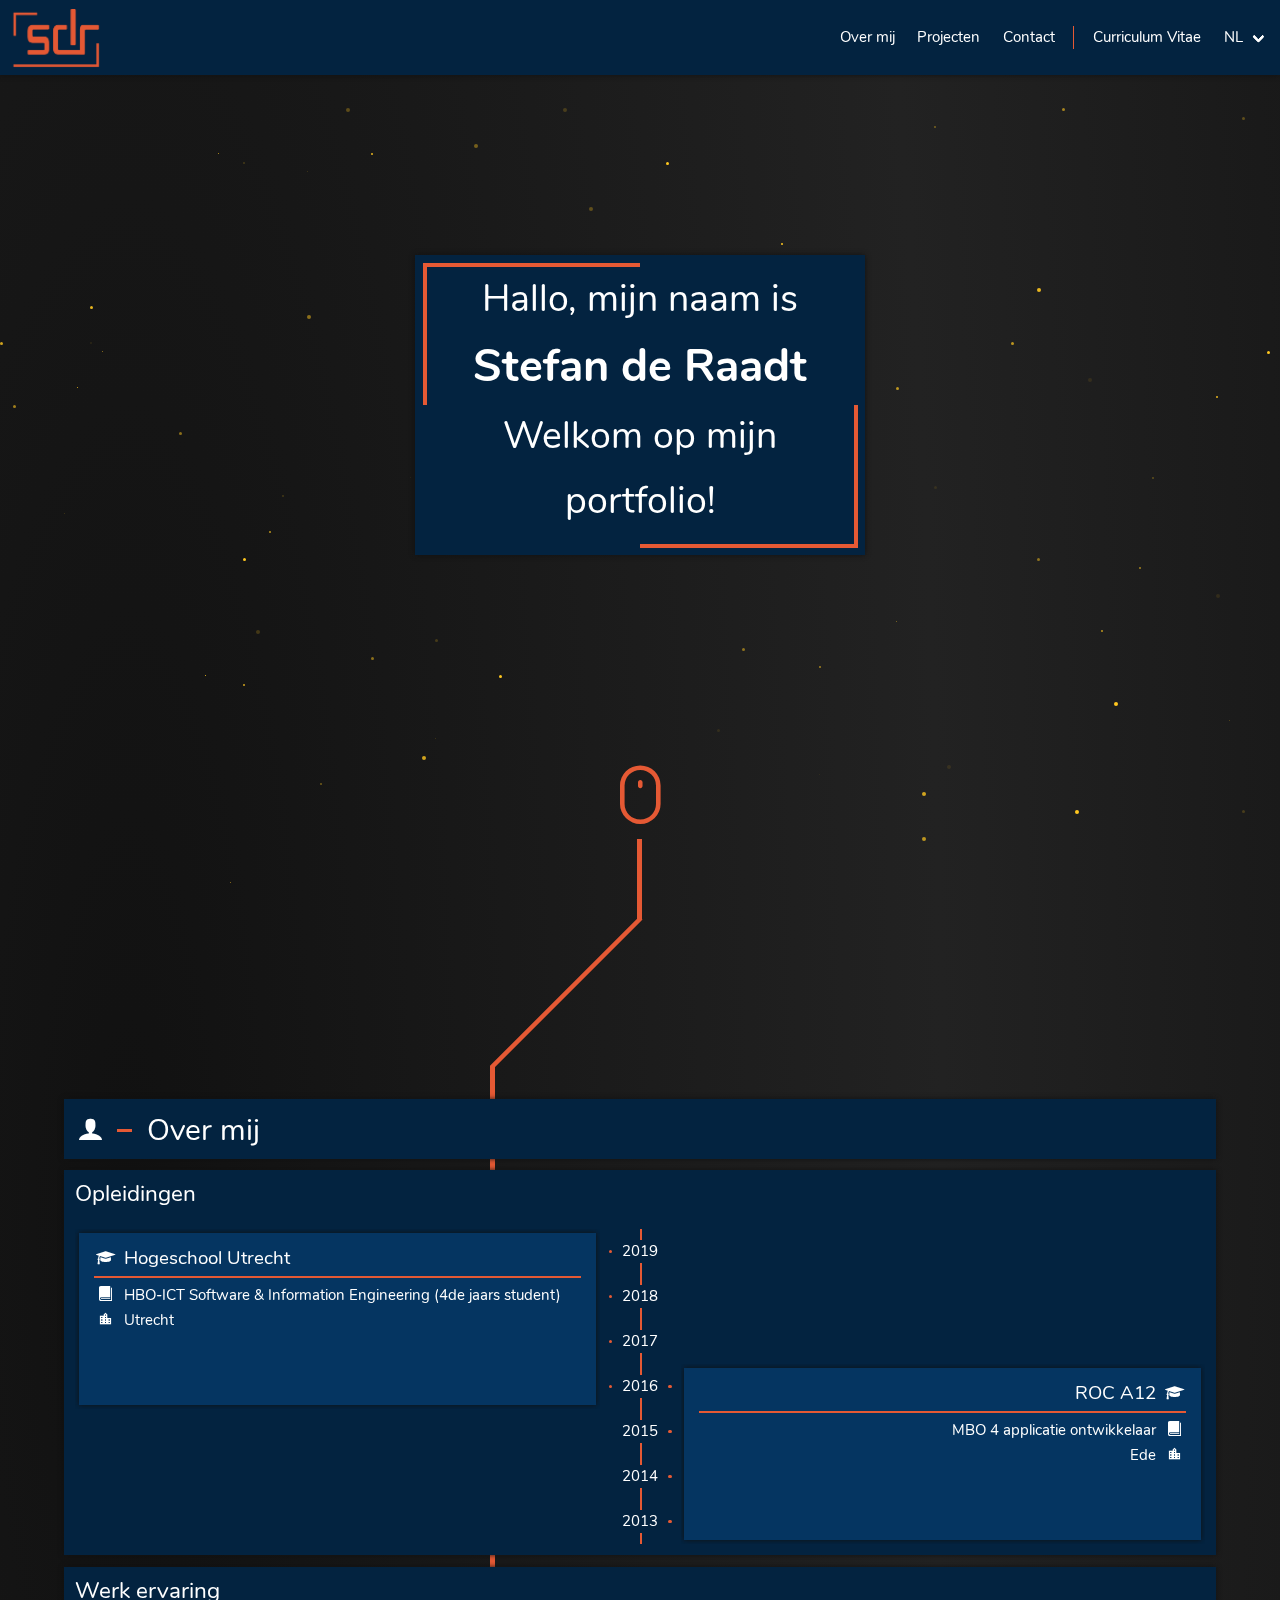
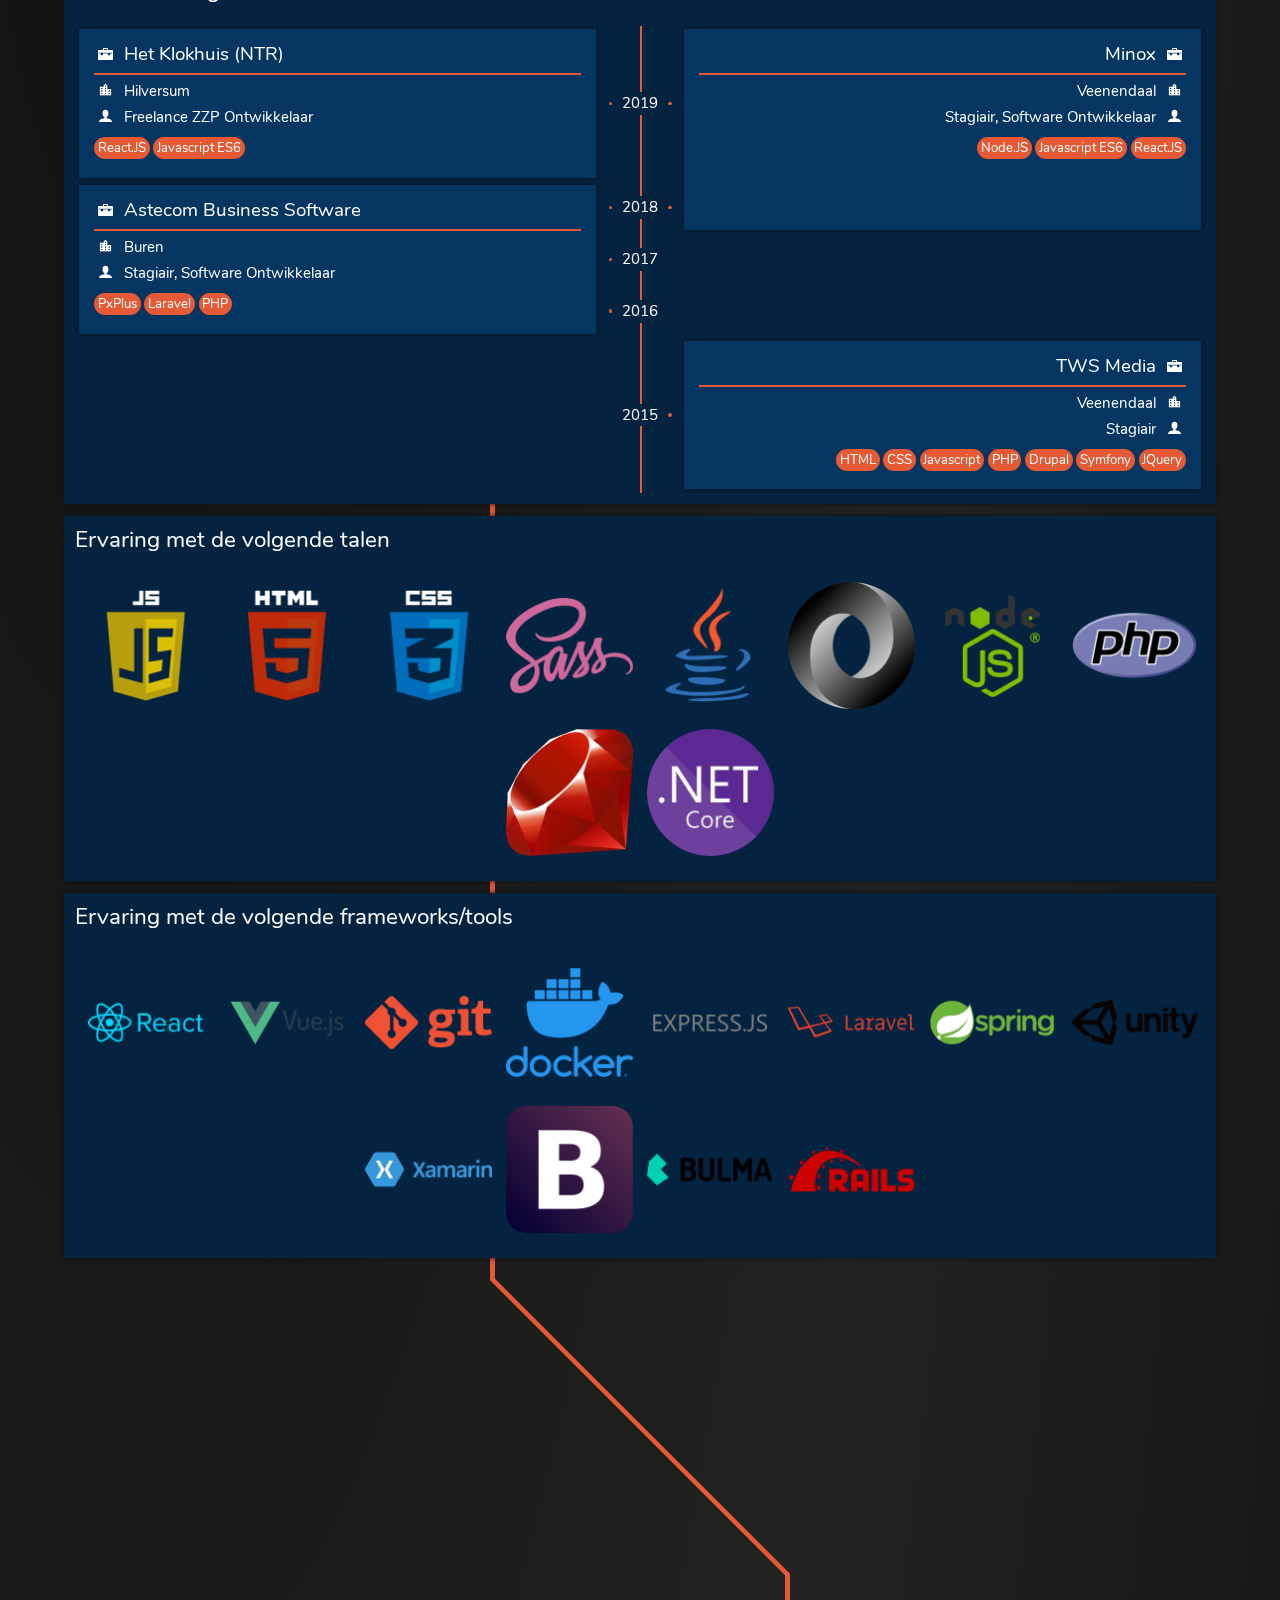
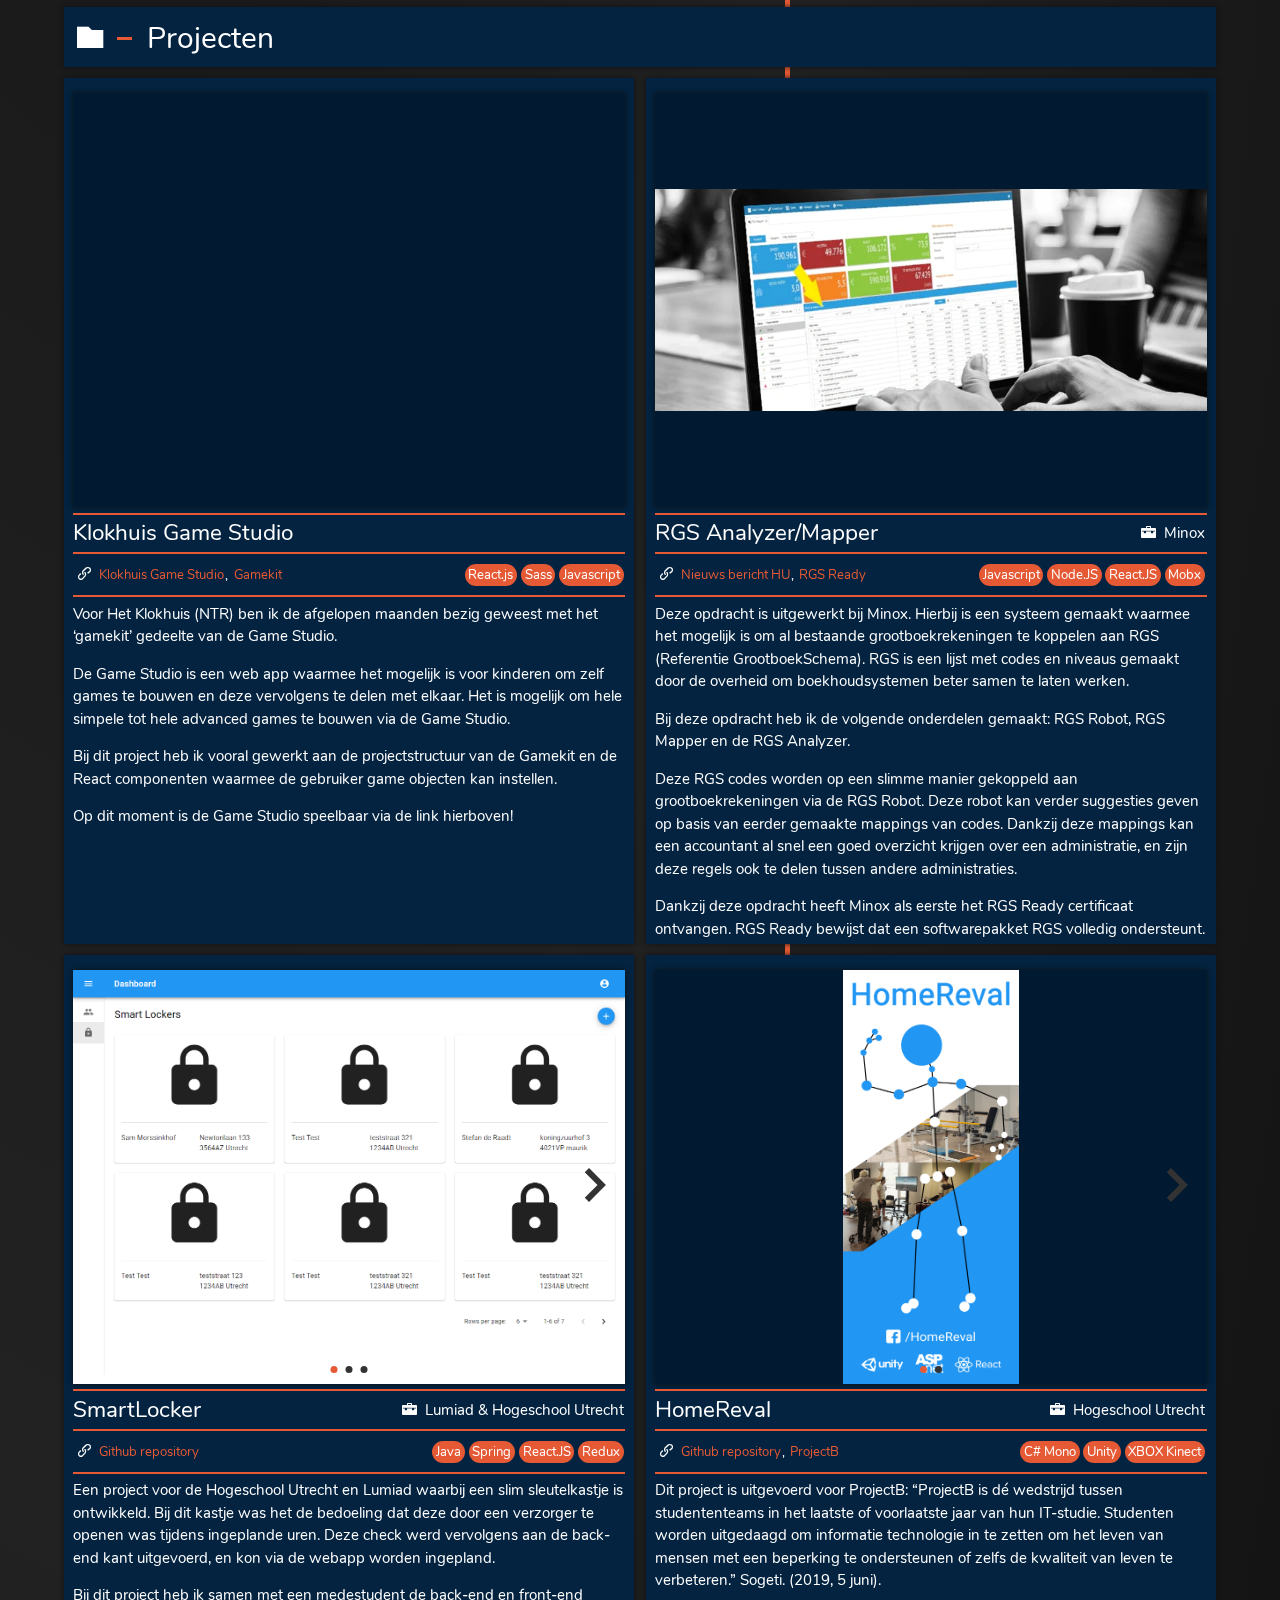
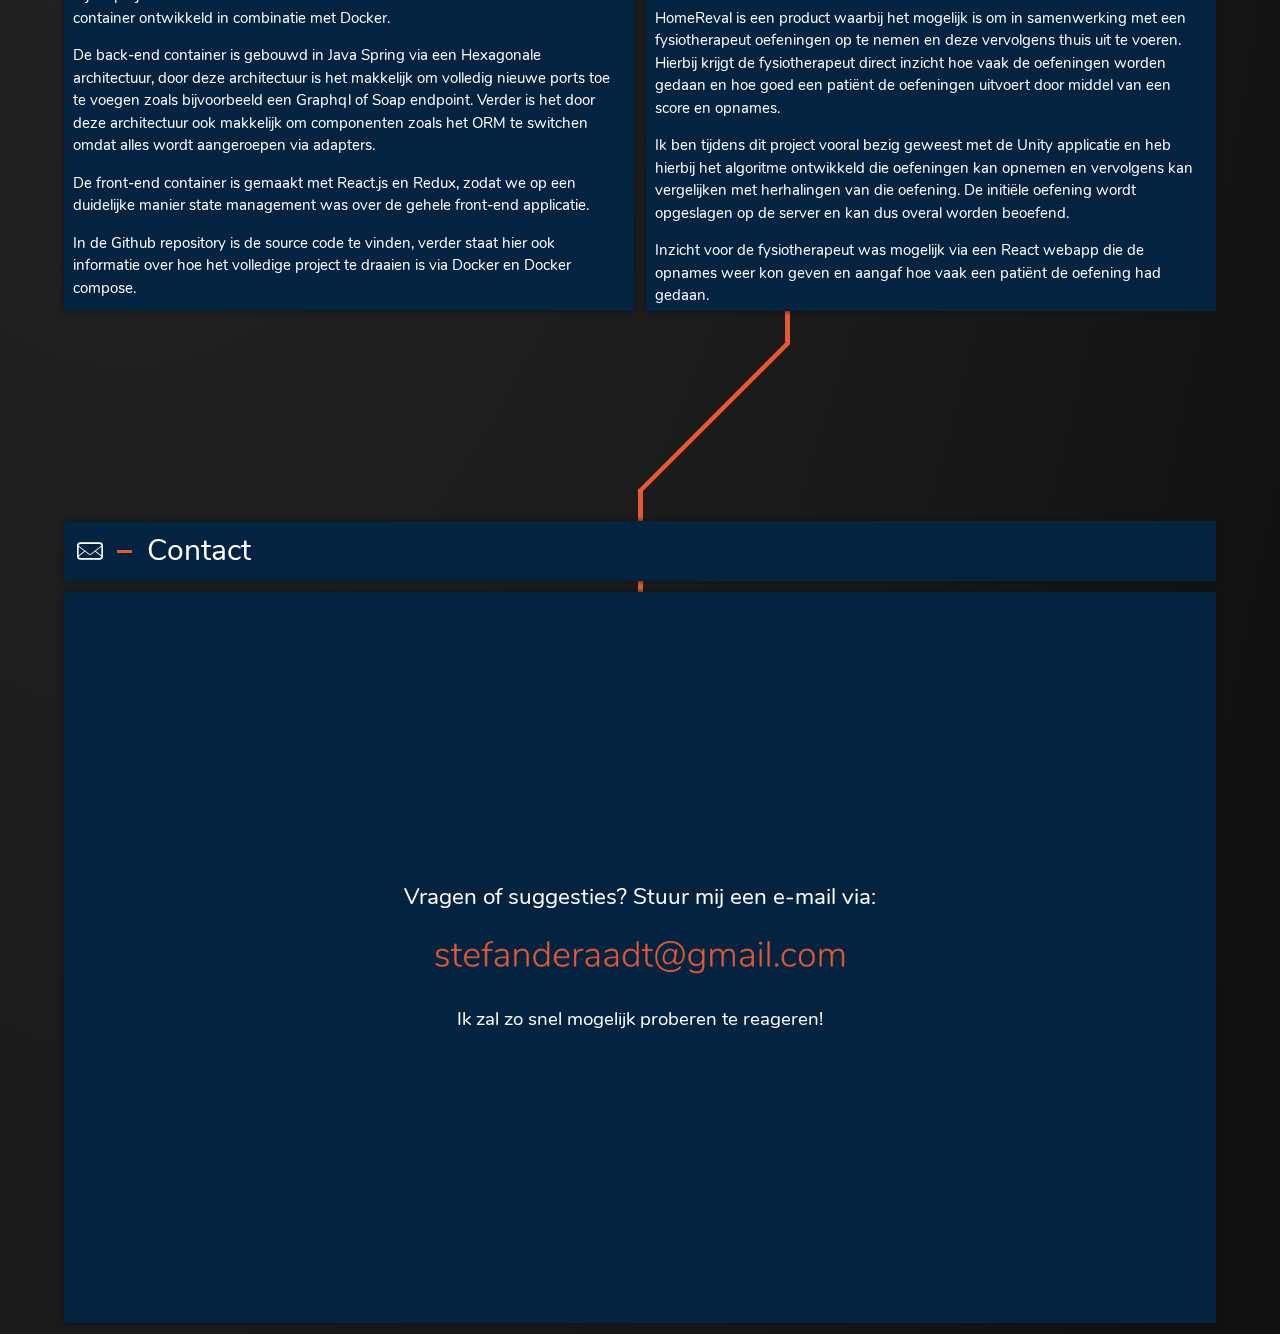
==== commit 2f13170b: "Grammar fix" ====
--- a/index.html
+++ b/index.html
@@ -11,8 +11,8 @@
         <title>Portfolio - Stefan de Raadt</title>
         <link rel="icon" type="image/png" href="/img/stefanderaadt_favicon.png" />
         <meta name="viewport" content="width=device-width, initial-scale=1" />
-    <link href="/css/13.bbf2314c366ab16b2467.css" rel="stylesheet"><link href="/css/0.bbf2314c366ab16b2467.css" rel="stylesheet"></head>
+    <link href="/css/13.0119dc4bd82859da59a2.css" rel="stylesheet"><link href="/css/0.0119dc4bd82859da59a2.css" rel="stylesheet"></head>
     <body>
         <div id="app"></div>
-    <script type="text/javascript" src="/js/bbf2314c366ab16b2467.js"></script><script type="text/javascript" src="/js/1.bbf2314c366ab16b2467.chunk.js"></script><script type="text/javascript" src="/js/10.bbf2314c366ab16b2467.chunk.js"></script><script type="text/javascript" src="/js/2.bbf2314c366ab16b2467.chunk.js"></script><script type="text/javascript" src="/js/3.bbf2314c366ab16b2467.chunk.js"></script><script type="text/javascript" src="/js/4.bbf2314c366ab16b2467.chunk.js"></script><script type="text/javascript" src="/js/5.bbf2314c366ab16b2467.chunk.js"></script><script type="text/javascript" src="/js/7.bbf2314c366ab16b2467.chunk.js"></script><script type="text/javascript" src="/js/8.bbf2314c366ab16b2467.chunk.js"></script><script type="text/javascript" src="/js/9.bbf2314c366ab16b2467.chunk.js"></script><script type="text/javascript" src="/js/6.bbf2314c366ab16b2467.chunk.js"></script><script type="text/javascript" src="/js/11.bbf2314c366ab16b2467.chunk.js"></script><script type="text/javascript" src="/js/13.bbf2314c366ab16b2467.chunk.js"></script><script type="text/javascript" src="/js/0.bbf2314c366ab16b2467.chunk.js"></script></body>
+    <script type="text/javascript" src="/js/0119dc4bd82859da59a2.js"></script><script type="text/javascript" src="/js/1.0119dc4bd82859da59a2.chunk.js"></script><script type="text/javascript" src="/js/10.0119dc4bd82859da59a2.chunk.js"></script><script type="text/javascript" src="/js/2.0119dc4bd82859da59a2.chunk.js"></script><script type="text/javascript" src="/js/3.0119dc4bd82859da59a2.chunk.js"></script><script type="text/javascript" src="/js/4.0119dc4bd82859da59a2.chunk.js"></script><script type="text/javascript" src="/js/5.0119dc4bd82859da59a2.chunk.js"></script><script type="text/javascript" src="/js/7.0119dc4bd82859da59a2.chunk.js"></script><script type="text/javascript" src="/js/8.0119dc4bd82859da59a2.chunk.js"></script><script type="text/javascript" src="/js/9.0119dc4bd82859da59a2.chunk.js"></script><script type="text/javascript" src="/js/6.0119dc4bd82859da59a2.chunk.js"></script><script type="text/javascript" src="/js/11.0119dc4bd82859da59a2.chunk.js"></script><script type="text/javascript" src="/js/13.0119dc4bd82859da59a2.chunk.js"></script><script type="text/javascript" src="/js/0.0119dc4bd82859da59a2.chunk.js"></script></body>
 </html>
--- a/css/13.0119dc4bd82859da59a2.css
+++ b/css/13.0119dc4bd82859da59a2.css
@@ -0,0 +1 @@
+@font-face{font-family:icomoon;src:url(/27f026b7b04cab1fce0d866ac9b030f3.eot);src:url(/27f026b7b04cab1fce0d866ac9b030f3.eot#iefix) format("embedded-opentype"),url(/20eb9d4a3ce5fc6c98508d06d0e3b0b8.ttf) format("truetype"),url([data-uri]) format("woff"),url(/5e19544deb8081b0eed5aa6bdc88b769.svg#icomoon) format("svg");font-weight:400;font-style:normal;font-display:block}[class*=" icon-"],[class^=icon-]{font-family:icomoon!important;speak:none;font-style:normal;font-weight:400;font-variant:normal;text-transform:none;line-height:1;-webkit-font-smoothing:antialiased;-moz-osx-font-smoothing:grayscale}.icon-contact:before,.icon-email:before,.icon-envelope:before,.icon-letter:before,.icon-mail:before{content:"\e904"}.icon-location_city:before{content:"\e906"}.icon-cheveron-left:before{content:"\e902"}.icon-cheveron-right:before{content:"\e903"}.icon-graduation-cap:before,.icon-mortar-board:before{content:"\e905"}.icon-mouse:before{content:"\e900"}.icon-home:before{content:"\e901"}.icon-image:before{content:"\e90d"}.icon-book:before{content:"\e91f"}.icon-folder:before{content:"\e92f"}.icon-user:before{content:"\e971"}.icon-cogs:before{content:"\e995"}.icon-briefcase:before{content:"\e9ae"}.icon-link:before{content:"\e9cb"}.icon-share2:before{content:"\ea82"}.icon-github:before{content:"\eab0"}.icon-linkedin:before{content:"\eac9"}--- a/css/0.0119dc4bd82859da59a2.css
+++ b/css/0.0119dc4bd82859da59a2.css
@@ -0,0 +1 @@
+@font-face{font-family:Nunito;font-style:normal;font-weight:400;src:local("Nunito Regular"),local("Nunito-Regular"),url(/e9f64790b131c08d6b34a9ecdc453876.ttf) format("truetype");unicode-range:U+00??,U+0131,U+0152-0153,U+02bb-02bc,U+02c6,U+02da,U+02dc,U+2000-206f,U+2074,U+20ac,U+2122,U+2191,U+2193,U+2212,U+2215,U+feff,U+fffd}@font-face{font-family:Nunito;font-style:normal;font-weight:700;src:local("Nunito Bold"),local("Nunito-Bold"),url(/a8c930b08cd5fda37ea9f1c105d1ac61.ttf) format("truetype");unicode-range:U+00??,U+0131,U+0152-0153,U+02bb-02bc,U+02c6,U+02da,U+02dc,U+2000-206f,U+2074,U+20ac,U+2122,U+2191,U+2193,U+2212,U+2215,U+feff,U+fffd}@keyframes spinAround{0%{transform:rotate(0deg)}to{transform:rotate(359deg)}}.breadcrumb,.button,.delete,.file,.is-unselectable,.modal-close,.pagination-ellipsis,.pagination-link,.pagination-next,.pagination-previous,.tabs{-webkit-touch-callout:none;-webkit-user-select:none;-moz-user-select:none;-ms-user-select:none;user-select:none}.navbar-link:not(.is-arrowless):after,.select:not(.is-multiple):not(.is-loading):after{border:3px solid transparent;border-radius:2px;border-right:0;border-top:0;content:" ";display:block;height:.625em;margin-top:-.4375em;pointer-events:none;position:absolute;top:50%;transform:rotate(-45deg);transform-origin:center;width:.625em}.block:not(:last-child),.box:not(:last-child),.breadcrumb:not(:last-child),.content:not(:last-child),.highlight:not(:last-child),.level:not(:last-child),.list:not(:last-child),.message:not(:last-child),.notification:not(:last-child),.progress:not(:last-child),.subtitle:not(:last-child),.table-container:not(:last-child),.table:not(:last-child),.tabs:not(:last-child),.title:not(:last-child){margin-bottom:1.5rem}.delete,.modal-close{-moz-appearance:none;-webkit-appearance:none;background-color:rgba(0,0,0,.2);border:none;border-radius:290486px;cursor:pointer;pointer-events:auto;display:inline-block;flex-grow:0;flex-shrink:0;font-size:0;height:20px;max-height:20px;max-width:20px;min-height:20px;min-width:20px;outline:none;position:relative;vertical-align:top;width:20px}.delete:after,.delete:before,.modal-close:after,.modal-close:before{background-color:#fff;content:"";display:block;left:50%;position:absolute;top:50%;transform:translateX(-50%) translateY(-50%) rotate(45deg);transform-origin:center center}.delete:before,.modal-close:before{height:2px;width:50%}.delete:after,.modal-close:after{height:50%;width:2px}.delete:focus,.delete:hover,.modal-close:focus,.modal-close:hover{background-color:rgba(0,0,0,.3)}.delete:active,.modal-close:active{background-color:rgba(0,0,0,.4)}.is-small.delete,.is-small.modal-close{height:16px;max-height:16px;max-width:16px;min-height:16px;min-width:16px;width:16px}.is-medium.delete,.is-medium.modal-close{height:24px;max-height:24px;max-width:24px;min-height:24px;min-width:24px;width:24px}.is-large.delete,.is-large.modal-close{height:32px;max-height:32px;max-width:32px;min-height:32px;min-width:32px;width:32px}.button.is-loading:after,.control.is-loading:after,.loader,.select.is-loading:after{animation:spinAround .5s linear infinite;border-radius:290486px;border-color:transparent transparent #dbdee0 #dbdee0;border-style:solid;border-width:2px;content:"";display:block;height:1em;position:relative;width:1em}.hero-video,.image.is-1by1 .has-ratio,.image.is-1by1 img,.image.is-1by2 .has-ratio,.image.is-1by2 img,.image.is-1by3 .has-ratio,.image.is-1by3 img,.image.is-2by1 .has-ratio,.image.is-2by1 img,.image.is-2by3 .has-ratio,.image.is-2by3 img,.image.is-3by1 .has-ratio,.image.is-3by1 img,.image.is-3by2 .has-ratio,.image.is-3by2 img,.image.is-3by4 .has-ratio,.image.is-3by4 img,.image.is-3by5 .has-ratio,.image.is-3by5 img,.image.is-4by3 .has-ratio,.image.is-4by3 img,.image.is-4by5 .has-ratio,.image.is-4by5 img,.image.is-5by3 .has-ratio,.image.is-5by3 img,.image.is-5by4 .has-ratio,.image.is-5by4 img,.image.is-9by16 .has-ratio,.image.is-9by16 img,.image.is-16by9 .has-ratio,.image.is-16by9 img,.image.is-square .has-ratio,.image.is-square img,.is-overlay,.modal,.modal-background{bottom:0;left:0;position:absolute;right:0;top:0}.button,.file-cta,.file-name,.input,.pagination-ellipsis,.pagination-link,.pagination-next,.pagination-previous,.select select,.textarea{-moz-appearance:none;-webkit-appearance:none;align-items:center;border:1px solid transparent;border-radius:.4em;box-shadow:none;display:inline-flex;font-size:15px;height:2.25em;justify-content:flex-start;line-height:1.5;padding:calc(.375em - 1px) calc(.625em - 1px);position:relative;vertical-align:top}.button:active,.button:focus,.file-cta:active,.file-cta:focus,.file-name:active,.file-name:focus,.input:active,.input:focus,.is-active.button,.is-active.file-cta,.is-active.file-name,.is-active.input,.is-active.pagination-ellipsis,.is-active.pagination-link,.is-active.pagination-next,.is-active.pagination-previous,.is-active.textarea,.is-focused.button,.is-focused.file-cta,.is-focused.file-name,.is-focused.input,.is-focused.pagination-ellipsis,.is-focused.pagination-link,.is-focused.pagination-next,.is-focused.pagination-previous,.is-focused.textarea,.pagination-ellipsis:active,.pagination-ellipsis:focus,.pagination-link:active,.pagination-link:focus,.pagination-next:active,.pagination-next:focus,.pagination-previous:active,.pagination-previous:focus,.select select.is-active,.select select.is-focused,.select select:active,.select select:focus,.textarea:active,.textarea:focus{outline:none}.button[disabled],.file-cta[disabled],.file-name[disabled],.input[disabled],.pagination-ellipsis[disabled],.pagination-link[disabled],.pagination-next[disabled],.pagination-previous[disabled],.select fieldset[disabled] select,.select select[disabled],.textarea[disabled],fieldset[disabled] .button,fieldset[disabled] .file-cta,fieldset[disabled] .file-name,fieldset[disabled] .input,fieldset[disabled] .pagination-ellipsis,fieldset[disabled] .pagination-link,fieldset[disabled] .pagination-next,fieldset[disabled] .pagination-previous,fieldset[disabled] .select select,fieldset[disabled] .textarea{cursor:not-allowed}blockquote,body,dd,dl,dt,fieldset,figure,h1,h2,h3,h4,h5,h6,hr,html,iframe,legend,li,ol,p,pre,textarea,ul{margin:0;padding:0}h1,h2,h3,h4,h5,h6{font-size:100%;font-weight:400}ul{list-style:none}button,input,select,textarea{margin:0}html{box-sizing:border-box}*,:after,:before{box-sizing:inherit}embed,iframe,img,object,video{height:auto;max-width:100%}audio{max-width:100%}iframe{border:0}table{border-collapse:collapse;border-spacing:0}td,th{padding:0}td:not([align]),th:not([align]){text-align:left}html{background-color:#222;font-size:15px;-moz-osx-font-smoothing:grayscale;-webkit-font-smoothing:antialiased;min-width:300px;overflow-x:hidden;overflow-y:scroll;text-rendering:optimizeLegibility;text-size-adjust:100%}article,aside,figure,footer,header,hgroup,section{display:block}body,button,input,select,textarea{font-family:Nunito,sans-serif}code,pre{-moz-osx-font-smoothing:auto;-webkit-font-smoothing:auto;font-family:Inconsolata,Consolas,Monaco,monospace}body{color:#fff;font-size:1em;font-weight:400;line-height:1.5}a{color:#e55934;cursor:pointer;text-decoration:none}a strong{color:currentColor}a:hover{color:#e86b4b}code{color:#8c0303;font-size:.875em;font-weight:400;padding:.25em .5em}code,hr{background-color:#111}hr{border:none;display:block;height:2px;margin:1.5rem 0}img{height:auto;max-width:100%}input[type=checkbox],input[type=radio]{vertical-align:baseline}small{font-size:.875em}span{font-style:inherit;font-weight:inherit}strong{color:#f2f2f2;font-weight:700}fieldset{border:none}pre{-webkit-overflow-scrolling:touch;background-color:#111;color:#fff;font-size:.875em;overflow-x:auto;padding:1.25rem 1.5rem;white-space:pre;word-wrap:normal}pre code{background-color:transparent;color:currentColor;font-size:1em;padding:0}table td,table th{vertical-align:top}table td:not([align]),table th:not([align]){text-align:left}table th{color:#f2f2f2}.is-clearfix:after{clear:both;content:" ";display:table}.is-pulled-left{float:left!important}.is-pulled-right{float:right!important}.is-clipped{overflow:hidden!important}.is-size-1{font-size:3rem!important}.is-size-2{font-size:2.5rem!important}.is-size-3{font-size:2rem!important}.is-size-4{font-size:1.5rem!important}.is-size-5{font-size:1.25rem!important}.is-size-6{font-size:15px!important}.is-size-7{font-size:.85em!important}@media screen and (max-width:768px){.is-size-1-mobile{font-size:3rem!important}.is-size-2-mobile{font-size:2.5rem!important}.is-size-3-mobile{font-size:2rem!important}.is-size-4-mobile{font-size:1.5rem!important}.is-size-5-mobile{font-size:1.25rem!important}.is-size-6-mobile{font-size:15px!important}.is-size-7-mobile{font-size:.85em!important}}@media print,screen and (min-width:769px){.is-size-1-tablet{font-size:3rem!important}.is-size-2-tablet{font-size:2.5rem!important}.is-size-3-tablet{font-size:2rem!important}.is-size-4-tablet{font-size:1.5rem!important}.is-size-5-tablet{font-size:1.25rem!important}.is-size-6-tablet{font-size:15px!important}.is-size-7-tablet{font-size:.85em!important}}@media screen and (max-width:1023px){.is-size-1-touch{font-size:3rem!important}.is-size-2-touch{font-size:2.5rem!important}.is-size-3-touch{font-size:2rem!important}.is-size-4-touch{font-size:1.5rem!important}.is-size-5-touch{font-size:1.25rem!important}.is-size-6-touch{font-size:15px!important}.is-size-7-touch{font-size:.85em!important}}@media screen and (min-width:1024px){.is-size-1-desktop{font-size:3rem!important}.is-size-2-desktop{font-size:2.5rem!important}.is-size-3-desktop{font-size:2rem!important}.is-size-4-desktop{font-size:1.5rem!important}.is-size-5-desktop{font-size:1.25rem!important}.is-size-6-desktop{font-size:15px!important}.is-size-7-desktop{font-size:.85em!important}}@media screen and (min-width:1216px){.is-size-1-widescreen{font-size:3rem!important}.is-size-2-widescreen{font-size:2.5rem!important}.is-size-3-widescreen{font-size:2rem!important}.is-size-4-widescreen{font-size:1.5rem!important}.is-size-5-widescreen{font-size:1.25rem!important}.is-size-6-widescreen{font-size:15px!important}.is-size-7-widescreen{font-size:.85em!important}}@media screen and (min-width:1408px){.is-size-1-fullhd{font-size:3rem!important}.is-size-2-fullhd{font-size:2.5rem!important}.is-size-3-fullhd{font-size:2rem!important}.is-size-4-fullhd{font-size:1.5rem!important}.is-size-5-fullhd{font-size:1.25rem!important}.is-size-6-fullhd{font-size:15px!important}.is-size-7-fullhd{font-size:.85em!important}}.has-text-centered{text-align:center!important}.has-text-justified{text-align:justify!important}.has-text-left{text-align:left!important}.has-text-right{text-align:right!important}@media screen and (max-width:768px){.has-text-centered-mobile{text-align:center!important}}@media print,screen and (min-width:769px){.has-text-centered-tablet{text-align:center!important}}@media screen and (min-width:769px) and (max-width:1023px){.has-text-centered-tablet-only{text-align:center!important}}@media screen and (max-width:1023px){.has-text-centered-touch{text-align:center!important}}@media screen and (min-width:1024px){.has-text-centered-desktop{text-align:center!important}}@media screen and (min-width:1024px) and (max-width:1215px){.has-text-centered-desktop-only{text-align:center!important}}@media screen and (min-width:1216px){.has-text-centered-widescreen{text-align:center!important}}@media screen and (min-width:1216px) and (max-width:1407px){.has-text-centered-widescreen-only{text-align:center!important}}@media screen and (min-width:1408px){.has-text-centered-fullhd{text-align:center!important}}@media screen and (max-width:768px){.has-text-justified-mobile{text-align:justify!important}}@media print,screen and (min-width:769px){.has-text-justified-tablet{text-align:justify!important}}@media screen and (min-width:769px) and (max-width:1023px){.has-text-justified-tablet-only{text-align:justify!important}}@media screen and (max-width:1023px){.has-text-justified-touch{text-align:justify!important}}@media screen and (min-width:1024px){.has-text-justified-desktop{text-align:justify!important}}@media screen and (min-width:1024px) and (max-width:1215px){.has-text-justified-desktop-only{text-align:justify!important}}@media screen and (min-width:1216px){.has-text-justified-widescreen{text-align:justify!important}}@media screen and (min-width:1216px) and (max-width:1407px){.has-text-justified-widescreen-only{text-align:justify!important}}@media screen and (min-width:1408px){.has-text-justified-fullhd{text-align:justify!important}}@media screen and (max-width:768px){.has-text-left-mobile{text-align:left!important}}@media print,screen and (min-width:769px){.has-text-left-tablet{text-align:left!important}}@media screen and (min-width:769px) and (max-width:1023px){.has-text-left-tablet-only{text-align:left!important}}@media screen and (max-width:1023px){.has-text-left-touch{text-align:left!important}}@media screen and (min-width:1024px){.has-text-left-desktop{text-align:left!important}}@media screen and (min-width:1024px) and (max-width:1215px){.has-text-left-desktop-only{text-align:left!important}}@media screen and (min-width:1216px){.has-text-left-widescreen{text-align:left!important}}@media screen and (min-width:1216px) and (max-width:1407px){.has-text-left-widescreen-only{text-align:left!important}}@media screen and (min-width:1408px){.has-text-left-fullhd{text-align:left!important}}@media screen and (max-width:768px){.has-text-right-mobile{text-align:right!important}}@media print,screen and (min-width:769px){.has-text-right-tablet{text-align:right!important}}@media screen and (min-width:769px) and (max-width:1023px){.has-text-right-tablet-only{text-align:right!important}}@media screen and (max-width:1023px){.has-text-right-touch{text-align:right!important}}@media screen and (min-width:1024px){.has-text-right-desktop{text-align:right!important}}@media screen and (min-width:1024px) and (max-width:1215px){.has-text-right-desktop-only{text-align:right!important}}@media screen and (min-width:1216px){.has-text-right-widescreen{text-align:right!important}}@media screen and (min-width:1216px) and (max-width:1407px){.has-text-right-widescreen-only{text-align:right!important}}@media screen and (min-width:1408px){.has-text-right-fullhd{text-align:right!important}}.is-capitalized{text-transform:capitalize!important}.is-lowercase{text-transform:lowercase!important}.is-uppercase{text-transform:uppercase!important}.is-italic{font-style:italic!important}.has-text-white{color:#fff!important}a.has-text-white:focus,a.has-text-white:hover{color:#e6e6e6!important}.has-background-white{background-color:#fff!important}.has-text-black,a.has-text-black:focus,a.has-text-black:hover{color:#000!important}.has-background-black{background-color:#000!important}.has-text-light{color:#ecf0f1!important}a.has-text-light:focus,a.has-text-light:hover{color:#cfd9db!important}.has-background-light{background-color:#ecf0f1!important}.has-text-dark{color:#111!important}a.has-text-dark:focus,a.has-text-dark:hover{color:#000!important}.has-background-dark{background-color:#111!important}.has-text-primary{color:#032340!important}a.has-text-primary:focus,a.has-text-primary:hover{color:#01080f!important}.has-background-primary{background-color:#032340!important}.has-text-link{color:#e55934!important}a.has-text-link:focus,a.has-text-link:hover{color:#cc3f1a!important}.has-background-link{background-color:#e55934!important}.has-text-info{color:#209cee!important}a.has-text-info:focus,a.has-text-info:hover{color:#0f81cc!important}.has-background-info{background-color:#209cee!important}.has-text-success{color:#18c460!important}a.has-text-success:focus,a.has-text-success:hover{color:#12974a!important}.has-background-success{background-color:#18c460!important}.has-text-warning{color:#ffc71f!important}a.has-text-warning:focus,a.has-text-warning:hover{color:#ebb000!important}.has-background-warning{background-color:#ffc71f!important}.has-text-danger{color:#8c0303!important}a.has-text-danger:focus,a.has-text-danger:hover{color:#5a0202!important}.has-background-danger{background-color:#8c0303!important}.has-text-black-bis{color:#121212!important}.has-background-black-bis{background-color:#121212!important}.has-text-black-ter{color:#242424!important}.has-background-black-ter{background-color:#242424!important}.has-text-grey-darker{color:#111!important}.has-background-grey-darker{background-color:#111!important}.has-text-grey-dark{color:#222!important}.has-background-grey-dark{background-color:#222!important}.has-text-grey{color:#333!important}.has-background-grey{background-color:#333!important}.has-text-grey-light{color:#8c9b9d!important}.has-background-grey-light{background-color:#8c9b9d!important}.has-text-grey-lighter{color:#dbdee0!important}.has-background-grey-lighter{background-color:#dbdee0!important}.has-text-white-ter{color:#ecf0f1!important}.has-background-white-ter{background-color:#ecf0f1!important}.has-text-white-bis{color:#fafafa!important}.has-background-white-bis{background-color:#fafafa!important}.has-text-weight-light{font-weight:300!important}.has-text-weight-normal{font-weight:400!important}.has-text-weight-medium{font-weight:500!important}.has-text-weight-semibold{font-weight:600!important}.has-text-weight-bold{font-weight:700!important}.is-family-primary,.is-family-sans-serif,.is-family-secondary{font-family:Nunito,sans-serif!important}.is-family-code,.is-family-monospace{font-family:Inconsolata,Consolas,Monaco,monospace!important}.is-block{display:block!important}@media screen and (max-width:768px){.is-block-mobile{display:block!important}}@media print,screen and (min-width:769px){.is-block-tablet{display:block!important}}@media screen and (min-width:769px) and (max-width:1023px){.is-block-tablet-only{display:block!important}}@media screen and (max-width:1023px){.is-block-touch{display:block!important}}@media screen and (min-width:1024px){.is-block-desktop{display:block!important}}@media screen and (min-width:1024px) and (max-width:1215px){.is-block-desktop-only{display:block!important}}@media screen and (min-width:1216px){.is-block-widescreen{display:block!important}}@media screen and (min-width:1216px) and (max-width:1407px){.is-block-widescreen-only{display:block!important}}@media screen and (min-width:1408px){.is-block-fullhd{display:block!important}}.is-flex{display:flex!important}@media screen and (max-width:768px){.is-flex-mobile{display:flex!important}}@media print,screen and (min-width:769px){.is-flex-tablet{display:flex!important}}@media screen and (min-width:769px) and (max-width:1023px){.is-flex-tablet-only{display:flex!important}}@media screen and (max-width:1023px){.is-flex-touch{display:flex!important}}@media screen and (min-width:1024px){.is-flex-desktop{display:flex!important}}@media screen and (min-width:1024px) and (max-width:1215px){.is-flex-desktop-only{display:flex!important}}@media screen and (min-width:1216px){.is-flex-widescreen{display:flex!important}}@media screen and (min-width:1216px) and (max-width:1407px){.is-flex-widescreen-only{display:flex!important}}@media screen and (min-width:1408px){.is-flex-fullhd{display:flex!important}}.is-inline{display:inline!important}@media screen and (max-width:768px){.is-inline-mobile{display:inline!important}}@media print,screen and (min-width:769px){.is-inline-tablet{display:inline!important}}@media screen and (min-width:769px) and (max-width:1023px){.is-inline-tablet-only{display:inline!important}}@media screen and (max-width:1023px){.is-inline-touch{display:inline!important}}@media screen and (min-width:1024px){.is-inline-desktop{display:inline!important}}@media screen and (min-width:1024px) and (max-width:1215px){.is-inline-desktop-only{display:inline!important}}@media screen and (min-width:1216px){.is-inline-widescreen{display:inline!important}}@media screen and (min-width:1216px) and (max-width:1407px){.is-inline-widescreen-only{display:inline!important}}@media screen and (min-width:1408px){.is-inline-fullhd{display:inline!important}}.is-inline-block{display:inline-block!important}@media screen and (max-width:768px){.is-inline-block-mobile{display:inline-block!important}}@media print,screen and (min-width:769px){.is-inline-block-tablet{display:inline-block!important}}@media screen and (min-width:769px) and (max-width:1023px){.is-inline-block-tablet-only{display:inline-block!important}}@media screen and (max-width:1023px){.is-inline-block-touch{display:inline-block!important}}@media screen and (min-width:1024px){.is-inline-block-desktop{display:inline-block!important}}@media screen and (min-width:1024px) and (max-width:1215px){.is-inline-block-desktop-only{display:inline-block!important}}@media screen and (min-width:1216px){.is-inline-block-widescreen{display:inline-block!important}}@media screen and (min-width:1216px) and (max-width:1407px){.is-inline-block-widescreen-only{display:inline-block!important}}@media screen and (min-width:1408px){.is-inline-block-fullhd{display:inline-block!important}}.is-inline-flex{display:inline-flex!important}@media screen and (max-width:768px){.is-inline-flex-mobile{display:inline-flex!important}}@media print,screen and (min-width:769px){.is-inline-flex-tablet{display:inline-flex!important}}@media screen and (min-width:769px) and (max-width:1023px){.is-inline-flex-tablet-only{display:inline-flex!important}}@media screen and (max-width:1023px){.is-inline-flex-touch{display:inline-flex!important}}@media screen and (min-width:1024px){.is-inline-flex-desktop{display:inline-flex!important}}@media screen and (min-width:1024px) and (max-width:1215px){.is-inline-flex-desktop-only{display:inline-flex!important}}@media screen and (min-width:1216px){.is-inline-flex-widescreen{display:inline-flex!important}}@media screen and (min-width:1216px) and (max-width:1407px){.is-inline-flex-widescreen-only{display:inline-flex!important}}@media screen and (min-width:1408px){.is-inline-flex-fullhd{display:inline-flex!important}}.is-hidden{display:none!important}.is-sr-only{border:none!important;clip:rect(0,0,0,0)!important;height:.01em!important;overflow:hidden!important;padding:0!important;position:absolute!important;white-space:nowrap!important;width:.01em!important}@media screen and (max-width:768px){.is-hidden-mobile{display:none!important}}@media print,screen and (min-width:769px){.is-hidden-tablet{display:none!important}}@media screen and (min-width:769px) and (max-width:1023px){.is-hidden-tablet-only{display:none!important}}@media screen and (max-width:1023px){.is-hidden-touch{display:none!important}}@media screen and (min-width:1024px){.is-hidden-desktop{display:none!important}}@media screen and (min-width:1024px) and (max-width:1215px){.is-hidden-desktop-only{display:none!important}}@media screen and (min-width:1216px){.is-hidden-widescreen{display:none!important}}@media screen and (min-width:1216px) and (max-width:1407px){.is-hidden-widescreen-only{display:none!important}}@media screen and (min-width:1408px){.is-hidden-fullhd{display:none!important}}.is-invisible{visibility:hidden!important}@media screen and (max-width:768px){.is-invisible-mobile{visibility:hidden!important}}@media print,screen and (min-width:769px){.is-invisible-tablet{visibility:hidden!important}}@media screen and (min-width:769px) and (max-width:1023px){.is-invisible-tablet-only{visibility:hidden!important}}@media screen and (max-width:1023px){.is-invisible-touch{visibility:hidden!important}}@media screen and (min-width:1024px){.is-invisible-desktop{visibility:hidden!important}}@media screen and (min-width:1024px) and (max-width:1215px){.is-invisible-desktop-only{visibility:hidden!important}}@media screen and (min-width:1216px){.is-invisible-widescreen{visibility:hidden!important}}@media screen and (min-width:1216px) and (max-width:1407px){.is-invisible-widescreen-only{visibility:hidden!important}}@media screen and (min-width:1408px){.is-invisible-fullhd{visibility:hidden!important}}.is-marginless{margin:0!important}.is-paddingless{padding:0!important}.is-radiusless{border-radius:0!important}.is-shadowless{box-shadow:none!important}.is-relative{position:relative!important}.box{background-color:#222;border-radius:8px;box-shadow:none;color:#fff;display:block;padding:1.25rem}a.box:focus,a.box:hover{box-shadow:0 2px 3px rgba(0,0,0,.1),0 0 0 1px #e55934}a.box:active{box-shadow:inset 0 1px 2px rgba(0,0,0,.2),0 0 0 1px #e55934}.button{background-color:#111;border-color:#373737;border-width:1px;color:#032340;cursor:pointer;justify-content:center;padding:calc(.375em - 1px) .75em;text-align:center;white-space:nowrap}.button strong{color:inherit}.button .icon,.button .icon.is-large,.button .icon.is-medium,.button .icon.is-small{height:1.5em;width:1.5em}.button .icon:first-child:not(:last-child){margin-left:calc(-.375em - 1px);margin-right:.1875em}.button .icon:last-child:not(:first-child){margin-left:.1875em;margin-right:calc(-.375em - 1px)}.button .icon:first-child:last-child{margin-left:calc(-.375em - 1px);margin-right:calc(-.375em - 1px)}.button.is-hovered,.button:hover{border-color:#8c9b9d;color:#f2f2f2}.button.is-focused,.button:focus{border-color:#8c9b9d;color:#e2471d}.button.is-focused:not(:active),.button:focus:not(:active){box-shadow:0 0 0 .125em rgba(229,89,52,.25)}.button.is-active,.button:active{border-color:#222;color:#f2f2f2}.button.is-text{background-color:transparent;border-color:transparent;color:#fff;text-decoration:underline}.button.is-text.is-focused,.button.is-text.is-hovered,.button.is-text:focus,.button.is-text:hover{background-color:#111;color:#f2f2f2}.button.is-text.is-active,.button.is-text:active{background-color:#040404;color:#f2f2f2}.button.is-text[disabled],fieldset[disabled] .button.is-text{background-color:transparent;border-color:transparent;box-shadow:none}.button.is-white{background-color:#fff;border-color:transparent;color:#000}.button.is-white.is-hovered,.button.is-white:hover{background-color:#f9f9f9;border-color:transparent;color:#000}.button.is-white.is-focused,.button.is-white:focus{border-color:transparent;color:#000}.button.is-white.is-focused:not(:active),.button.is-white:focus:not(:active){box-shadow:0 0 0 .125em hsla(0,0%,100%,.25)}.button.is-white.is-active,.button.is-white:active{background-color:#f2f2f2;border-color:transparent;color:#000}.button.is-white[disabled],fieldset[disabled] .button.is-white{background-color:#fff;border-color:transparent;box-shadow:none}.button.is-white.is-inverted{background-color:#000;color:#fff}.button.is-white.is-inverted.is-hovered,.button.is-white.is-inverted:hover{background-color:#000}.button.is-white.is-inverted[disabled],fieldset[disabled] .button.is-white.is-inverted{background-color:#000;border-color:transparent;box-shadow:none;color:#fff}.button.is-white.is-loading:after{border-color:transparent transparent #000 #000!important}.button.is-white.is-outlined{background-color:transparent;border-color:#fff;color:#fff}.button.is-white.is-outlined.is-focused,.button.is-white.is-outlined.is-hovered,.button.is-white.is-outlined:focus,.button.is-white.is-outlined:hover{background-color:#fff;border-color:#fff;color:#000}.button.is-white.is-outlined.is-loading:after{border-color:transparent transparent #fff #fff!important}.button.is-white.is-outlined.is-loading.is-focused:after,.button.is-white.is-outlined.is-loading.is-hovered:after,.button.is-white.is-outlined.is-loading:focus:after,.button.is-white.is-outlined.is-loading:hover:after{border-color:transparent transparent #000 #000!important}.button.is-white.is-outlined[disabled],fieldset[disabled] .button.is-white.is-outlined{background-color:transparent;border-color:#fff;box-shadow:none;color:#fff}.button.is-white.is-inverted.is-outlined{background-color:transparent;border-color:#000;color:#000}.button.is-white.is-inverted.is-outlined.is-focused,.button.is-white.is-inverted.is-outlined.is-hovered,.button.is-white.is-inverted.is-outlined:focus,.button.is-white.is-inverted.is-outlined:hover{background-color:#000;color:#fff}.button.is-white.is-inverted.is-outlined.is-loading.is-focused:after,.button.is-white.is-inverted.is-outlined.is-loading.is-hovered:after,.button.is-white.is-inverted.is-outlined.is-loading:focus:after,.button.is-white.is-inverted.is-outlined.is-loading:hover:after{border-color:transparent transparent #fff #fff!important}.button.is-white.is-inverted.is-outlined[disabled],fieldset[disabled] .button.is-white.is-inverted.is-outlined{background-color:transparent;border-color:#000;box-shadow:none;color:#000}.button.is-black,.button.is-black.is-hovered,.button.is-black:hover{background-color:#000;border-color:transparent;color:#fff}.button.is-black.is-focused,.button.is-black:focus{border-color:transparent;color:#fff}.button.is-black.is-focused:not(:active),.button.is-black:focus:not(:active){box-shadow:0 0 0 .125em rgba(0,0,0,.25)}.button.is-black.is-active,.button.is-black:active{background-color:#000;border-color:transparent;color:#fff}.button.is-black[disabled],fieldset[disabled] .button.is-black{background-color:#000;border-color:transparent;box-shadow:none}.button.is-black.is-inverted{background-color:#fff;color:#000}.button.is-black.is-inverted.is-hovered,.button.is-black.is-inverted:hover{background-color:#f2f2f2}.button.is-black.is-inverted[disabled],fieldset[disabled] .button.is-black.is-inverted{background-color:#fff;border-color:transparent;box-shadow:none;color:#000}.button.is-black.is-loading:after{border-color:transparent transparent #fff #fff!important}.button.is-black.is-outlined{background-color:transparent;border-color:#000;color:#000}.button.is-black.is-outlined.is-focused,.button.is-black.is-outlined.is-hovered,.button.is-black.is-outlined:focus,.button.is-black.is-outlined:hover{background-color:#000;border-color:#000;color:#fff}.button.is-black.is-outlined.is-loading:after{border-color:transparent transparent #000 #000!important}.button.is-black.is-outlined.is-loading.is-focused:after,.button.is-black.is-outlined.is-loading.is-hovered:after,.button.is-black.is-outlined.is-loading:focus:after,.button.is-black.is-outlined.is-loading:hover:after{border-color:transparent transparent #fff #fff!important}.button.is-black.is-outlined[disabled],fieldset[disabled] .button.is-black.is-outlined{background-color:transparent;border-color:#000;box-shadow:none;color:#000}.button.is-black.is-inverted.is-outlined{background-color:transparent;border-color:#fff;color:#fff}.button.is-black.is-inverted.is-outlined.is-focused,.button.is-black.is-inverted.is-outlined.is-hovered,.button.is-black.is-inverted.is-outlined:focus,.button.is-black.is-inverted.is-outlined:hover{background-color:#fff;color:#000}.button.is-black.is-inverted.is-outlined.is-loading.is-focused:after,.button.is-black.is-inverted.is-outlined.is-loading.is-hovered:after,.button.is-black.is-inverted.is-outlined.is-loading:focus:after,.button.is-black.is-inverted.is-outlined.is-loading:hover:after{border-color:transparent transparent #000 #000!important}.button.is-black.is-inverted.is-outlined[disabled],fieldset[disabled] .button.is-black.is-inverted.is-outlined{background-color:transparent;border-color:#fff;box-shadow:none;color:#fff}.button.is-light{background-color:#ecf0f1;border-color:transparent;color:#111}.button.is-light.is-hovered,.button.is-light:hover{background-color:#e5eaec;border-color:transparent;color:#111}.button.is-light.is-focused,.button.is-light:focus{border-color:transparent;color:#111}.button.is-light.is-focused:not(:active),.button.is-light:focus:not(:active){box-shadow:0 0 0 .125em rgba(236,240,241,.25)}.button.is-light.is-active,.button.is-light:active{background-color:#dde4e6;border-color:transparent;color:#111}.button.is-light[disabled],fieldset[disabled] .button.is-light{background-color:#ecf0f1;border-color:transparent;box-shadow:none}.button.is-light.is-inverted{background-color:#111;color:#ecf0f1}.button.is-light.is-inverted.is-hovered,.button.is-light.is-inverted:hover{background-color:#040404}.button.is-light.is-inverted[disabled],fieldset[disabled] .button.is-light.is-inverted{background-color:#111;border-color:transparent;box-shadow:none;color:#ecf0f1}.button.is-light.is-loading:after{border-color:transparent transparent #111 #111!important}.button.is-light.is-outlined{background-color:transparent;border-color:#ecf0f1;color:#ecf0f1}.button.is-light.is-outlined.is-focused,.button.is-light.is-outlined.is-hovered,.button.is-light.is-outlined:focus,.button.is-light.is-outlined:hover{background-color:#ecf0f1;border-color:#ecf0f1;color:#111}.button.is-light.is-outlined.is-loading:after{border-color:transparent transparent #ecf0f1 #ecf0f1!important}.button.is-light.is-outlined.is-loading.is-focused:after,.button.is-light.is-outlined.is-loading.is-hovered:after,.button.is-light.is-outlined.is-loading:focus:after,.button.is-light.is-outlined.is-loading:hover:after{border-color:transparent transparent #111 #111!important}.button.is-light.is-outlined[disabled],fieldset[disabled] .button.is-light.is-outlined{background-color:transparent;border-color:#ecf0f1;box-shadow:none;color:#ecf0f1}.button.is-light.is-inverted.is-outlined{background-color:transparent;border-color:#111;color:#111}.button.is-light.is-inverted.is-outlined.is-focused,.button.is-light.is-inverted.is-outlined.is-hovered,.button.is-light.is-inverted.is-outlined:focus,.button.is-light.is-inverted.is-outlined:hover{background-color:#111;color:#ecf0f1}.button.is-light.is-inverted.is-outlined.is-loading.is-focused:after,.button.is-light.is-inverted.is-outlined.is-loading.is-hovered:after,.button.is-light.is-inverted.is-outlined.is-loading:focus:after,.button.is-light.is-inverted.is-outlined.is-loading:hover:after{border-color:transparent transparent #ecf0f1 #ecf0f1!important}.button.is-light.is-inverted.is-outlined[disabled],fieldset[disabled] .button.is-light.is-inverted.is-outlined{background-color:transparent;border-color:#111;box-shadow:none;color:#111}.button.is-dark{background-color:#111;border-color:transparent;color:#ecf0f1}.button.is-dark.is-hovered,.button.is-dark:hover{background-color:#0b0b0b;border-color:transparent;color:#ecf0f1}.button.is-dark.is-focused,.button.is-dark:focus{border-color:transparent;color:#ecf0f1}.button.is-dark.is-focused:not(:active),.button.is-dark:focus:not(:active){box-shadow:0 0 0 .125em rgba(17,17,17,.25)}.button.is-dark.is-active,.button.is-dark:active{background-color:#040404;border-color:transparent;color:#ecf0f1}.button.is-dark[disabled],fieldset[disabled] .button.is-dark{background-color:#111;border-color:transparent;box-shadow:none}.button.is-dark.is-inverted{background-color:#ecf0f1;color:#111}.button.is-dark.is-inverted.is-hovered,.button.is-dark.is-inverted:hover{background-color:#dde4e6}.button.is-dark.is-inverted[disabled],fieldset[disabled] .button.is-dark.is-inverted{background-color:#ecf0f1;border-color:transparent;box-shadow:none;color:#111}.button.is-dark.is-loading:after{border-color:transparent transparent #ecf0f1 #ecf0f1!important}.button.is-dark.is-outlined{background-color:transparent;border-color:#111;color:#111}.button.is-dark.is-outlined.is-focused,.button.is-dark.is-outlined.is-hovered,.button.is-dark.is-outlined:focus,.button.is-dark.is-outlined:hover{background-color:#111;border-color:#111;color:#ecf0f1}.button.is-dark.is-outlined.is-loading:after{border-color:transparent transparent #111 #111!important}.button.is-dark.is-outlined.is-loading.is-focused:after,.button.is-dark.is-outlined.is-loading.is-hovered:after,.button.is-dark.is-outlined.is-loading:focus:after,.button.is-dark.is-outlined.is-loading:hover:after{border-color:transparent transparent #ecf0f1 #ecf0f1!important}.button.is-dark.is-outlined[disabled],fieldset[disabled] .button.is-dark.is-outlined{background-color:transparent;border-color:#111;box-shadow:none;color:#111}.button.is-dark.is-inverted.is-outlined{background-color:transparent;border-color:#ecf0f1;color:#ecf0f1}.button.is-dark.is-inverted.is-outlined.is-focused,.button.is-dark.is-inverted.is-outlined.is-hovered,.button.is-dark.is-inverted.is-outlined:focus,.button.is-dark.is-inverted.is-outlined:hover{background-color:#ecf0f1;color:#111}.button.is-dark.is-inverted.is-outlined.is-loading.is-focused:after,.button.is-dark.is-inverted.is-outlined.is-loading.is-hovered:after,.button.is-dark.is-inverted.is-outlined.is-loading:focus:after,.button.is-dark.is-inverted.is-outlined.is-loading:hover:after{border-color:transparent transparent #111 #111!important}.button.is-dark.is-inverted.is-outlined[disabled],fieldset[disabled] .button.is-dark.is-inverted.is-outlined{background-color:transparent;border-color:#ecf0f1;box-shadow:none;color:#ecf0f1}.button.is-primary{background-color:#032340;border-color:transparent;color:#fff}.button.is-primary.is-hovered,.button.is-primary:hover{background-color:#021c34;border-color:transparent;color:#fff}.button.is-primary.is-focused,.button.is-primary:focus{border-color:transparent;color:#fff}.button.is-primary.is-focused:not(:active),.button.is-primary:focus:not(:active){box-shadow:0 0 0 .125em rgba(3,35,64,.25)}.button.is-primary.is-active,.button.is-primary:active{background-color:#021628;border-color:transparent;color:#fff}.button.is-primary[disabled],fieldset[disabled] .button.is-primary{background-color:#032340;border-color:transparent;box-shadow:none}.button.is-primary.is-inverted{background-color:#fff;color:#032340}.button.is-primary.is-inverted.is-hovered,.button.is-primary.is-inverted:hover{background-color:#f2f2f2}.button.is-primary.is-inverted[disabled],fieldset[disabled] .button.is-primary.is-inverted{background-color:#fff;border-color:transparent;box-shadow:none;color:#032340}.button.is-primary.is-loading:after{border-color:transparent transparent #fff #fff!important}.button.is-primary.is-outlined{background-color:transparent;border-color:#032340;color:#032340}.button.is-primary.is-outlined.is-focused,.button.is-primary.is-outlined.is-hovered,.button.is-primary.is-outlined:focus,.button.is-primary.is-outlined:hover{background-color:#032340;border-color:#032340;color:#fff}.button.is-primary.is-outlined.is-loading:after{border-color:transparent transparent #032340 #032340!important}.button.is-primary.is-outlined.is-loading.is-focused:after,.button.is-primary.is-outlined.is-loading.is-hovered:after,.button.is-primary.is-outlined.is-loading:focus:after,.button.is-primary.is-outlined.is-loading:hover:after{border-color:transparent transparent #fff #fff!important}.button.is-primary.is-outlined[disabled],fieldset[disabled] .button.is-primary.is-outlined{background-color:transparent;border-color:#032340;box-shadow:none;color:#032340}.button.is-primary.is-inverted.is-outlined{background-color:transparent;border-color:#fff;color:#fff}.button.is-primary.is-inverted.is-outlined.is-focused,.button.is-primary.is-inverted.is-outlined.is-hovered,.button.is-primary.is-inverted.is-outlined:focus,.button.is-primary.is-inverted.is-outlined:hover{background-color:#fff;color:#032340}.button.is-primary.is-inverted.is-outlined.is-loading.is-focused:after,.button.is-primary.is-inverted.is-outlined.is-loading.is-hovered:after,.button.is-primary.is-inverted.is-outlined.is-loading:focus:after,.button.is-primary.is-inverted.is-outlined.is-loading:hover:after{border-color:transparent transparent #032340 #032340!important}.button.is-primary.is-inverted.is-outlined[disabled],fieldset[disabled] .button.is-primary.is-inverted.is-outlined{background-color:transparent;border-color:#fff;box-shadow:none;color:#fff}.button.is-link{background-color:#e55934;border-color:transparent;color:#fff}.button.is-link.is-hovered,.button.is-link:hover{background-color:#e45029;border-color:transparent;color:#fff}.button.is-link.is-focused,.button.is-link:focus{border-color:transparent;color:#fff}.button.is-link.is-focused:not(:active),.button.is-link:focus:not(:active){box-shadow:0 0 0 .125em rgba(229,89,52,.25)}.button.is-link.is-active,.button.is-link:active{background-color:#e2471d;border-color:transparent;color:#fff}.button.is-link[disabled],fieldset[disabled] .button.is-link{background-color:#e55934;border-color:transparent;box-shadow:none}.button.is-link.is-inverted{background-color:#fff;color:#e55934}.button.is-link.is-inverted.is-hovered,.button.is-link.is-inverted:hover{background-color:#f2f2f2}.button.is-link.is-inverted[disabled],fieldset[disabled] .button.is-link.is-inverted{background-color:#fff;border-color:transparent;box-shadow:none;color:#e55934}.button.is-link.is-loading:after{border-color:transparent transparent #fff #fff!important}.button.is-link.is-outlined{background-color:transparent;border-color:#e55934;color:#e55934}.button.is-link.is-outlined.is-focused,.button.is-link.is-outlined.is-hovered,.button.is-link.is-outlined:focus,.button.is-link.is-outlined:hover{background-color:#e55934;border-color:#e55934;color:#fff}.button.is-link.is-outlined.is-loading:after{border-color:transparent transparent #e55934 #e55934!important}.button.is-link.is-outlined.is-loading.is-focused:after,.button.is-link.is-outlined.is-loading.is-hovered:after,.button.is-link.is-outlined.is-loading:focus:after,.button.is-link.is-outlined.is-loading:hover:after{border-color:transparent transparent #fff #fff!important}.button.is-link.is-outlined[disabled],fieldset[disabled] .button.is-link.is-outlined{background-color:transparent;border-color:#e55934;box-shadow:none;color:#e55934}.button.is-link.is-inverted.is-outlined{background-color:transparent;border-color:#fff;color:#fff}.button.is-link.is-inverted.is-outlined.is-focused,.button.is-link.is-inverted.is-outlined.is-hovered,.button.is-link.is-inverted.is-outlined:focus,.button.is-link.is-inverted.is-outlined:hover{background-color:#fff;color:#e55934}.button.is-link.is-inverted.is-outlined.is-loading.is-focused:after,.button.is-link.is-inverted.is-outlined.is-loading.is-hovered:after,.button.is-link.is-inverted.is-outlined.is-loading:focus:after,.button.is-link.is-inverted.is-outlined.is-loading:hover:after{border-color:transparent transparent #e55934 #e55934!important}.button.is-link.is-inverted.is-outlined[disabled],fieldset[disabled] .button.is-link.is-inverted.is-outlined{background-color:transparent;border-color:#fff;box-shadow:none;color:#fff}.button.is-info{background-color:#209cee;border-color:transparent;color:#fff}.button.is-info.is-hovered,.button.is-info:hover{background-color:#1496ed;border-color:transparent;color:#fff}.button.is-info.is-focused,.button.is-info:focus{border-color:transparent;color:#fff}.button.is-info.is-focused:not(:active),.button.is-info:focus:not(:active){box-shadow:0 0 0 .125em rgba(32,156,238,.25)}.button.is-info.is-active,.button.is-info:active{background-color:#118fe4;border-color:transparent;color:#fff}.button.is-info[disabled],fieldset[disabled] .button.is-info{background-color:#209cee;border-color:transparent;box-shadow:none}.button.is-info.is-inverted{background-color:#fff;color:#209cee}.button.is-info.is-inverted.is-hovered,.button.is-info.is-inverted:hover{background-color:#f2f2f2}.button.is-info.is-inverted[disabled],fieldset[disabled] .button.is-info.is-inverted{background-color:#fff;border-color:transparent;box-shadow:none;color:#209cee}.button.is-info.is-loading:after{border-color:transparent transparent #fff #fff!important}.button.is-info.is-outlined{background-color:transparent;border-color:#209cee;color:#209cee}.button.is-info.is-outlined.is-focused,.button.is-info.is-outlined.is-hovered,.button.is-info.is-outlined:focus,.button.is-info.is-outlined:hover{background-color:#209cee;border-color:#209cee;color:#fff}.button.is-info.is-outlined.is-loading:after{border-color:transparent transparent #209cee #209cee!important}.button.is-info.is-outlined.is-loading.is-focused:after,.button.is-info.is-outlined.is-loading.is-hovered:after,.button.is-info.is-outlined.is-loading:focus:after,.button.is-info.is-outlined.is-loading:hover:after{border-color:transparent transparent #fff #fff!important}.button.is-info.is-outlined[disabled],fieldset[disabled] .button.is-info.is-outlined{background-color:transparent;border-color:#209cee;box-shadow:none;color:#209cee}.button.is-info.is-inverted.is-outlined{background-color:transparent;border-color:#fff;color:#fff}.button.is-info.is-inverted.is-outlined.is-focused,.button.is-info.is-inverted.is-outlined.is-hovered,.button.is-info.is-inverted.is-outlined:focus,.button.is-info.is-inverted.is-outlined:hover{background-color:#fff;color:#209cee}.button.is-info.is-inverted.is-outlined.is-loading.is-focused:after,.button.is-info.is-inverted.is-outlined.is-loading.is-hovered:after,.button.is-info.is-inverted.is-outlined.is-loading:focus:after,.button.is-info.is-inverted.is-outlined.is-loading:hover:after{border-color:transparent transparent #209cee #209cee!important}.button.is-info.is-inverted.is-outlined[disabled],fieldset[disabled] .button.is-info.is-inverted.is-outlined{background-color:transparent;border-color:#fff;box-shadow:none;color:#fff}.button.is-success{background-color:#18c460;border-color:transparent;color:#fff}.button.is-success.is-hovered,.button.is-success:hover{background-color:#17b95a;border-color:transparent;color:#fff}.button.is-success.is-focused,.button.is-success:focus{border-color:transparent;color:#fff}.button.is-success.is-focused:not(:active),.button.is-success:focus:not(:active){box-shadow:0 0 0 .125em rgba(24,196,96,.25)}.button.is-success.is-active,.button.is-success:active{background-color:#15ad55;border-color:transparent;color:#fff}.button.is-success[disabled],fieldset[disabled] .button.is-success{background-color:#18c460;border-color:transparent;box-shadow:none}.button.is-success.is-inverted{background-color:#fff;color:#18c460}.button.is-success.is-inverted.is-hovered,.button.is-success.is-inverted:hover{background-color:#f2f2f2}.button.is-success.is-inverted[disabled],fieldset[disabled] .button.is-success.is-inverted{background-color:#fff;border-color:transparent;box-shadow:none;color:#18c460}.button.is-success.is-loading:after{border-color:transparent transparent #fff #fff!important}.button.is-success.is-outlined{background-color:transparent;border-color:#18c460;color:#18c460}.button.is-success.is-outlined.is-focused,.button.is-success.is-outlined.is-hovered,.button.is-success.is-outlined:focus,.button.is-success.is-outlined:hover{background-color:#18c460;border-color:#18c460;color:#fff}.button.is-success.is-outlined.is-loading:after{border-color:transparent transparent #18c460 #18c460!important}.button.is-success.is-outlined.is-loading.is-focused:after,.button.is-success.is-outlined.is-loading.is-hovered:after,.button.is-success.is-outlined.is-loading:focus:after,.button.is-success.is-outlined.is-loading:hover:after{border-color:transparent transparent #fff #fff!important}.button.is-success.is-outlined[disabled],fieldset[disabled] .button.is-success.is-outlined{background-color:transparent;border-color:#18c460;box-shadow:none;color:#18c460}.button.is-success.is-inverted.is-outlined{background-color:transparent;border-color:#fff;color:#fff}.button.is-success.is-inverted.is-outlined.is-focused,.button.is-success.is-inverted.is-outlined.is-hovered,.button.is-success.is-inverted.is-outlined:focus,.button.is-success.is-inverted.is-outlined:hover{background-color:#fff;color:#18c460}.button.is-success.is-inverted.is-outlined.is-loading.is-focused:after,.button.is-success.is-inverted.is-outlined.is-loading.is-hovered:after,.button.is-success.is-inverted.is-outlined.is-loading:focus:after,.button.is-success.is-inverted.is-outlined.is-loading:hover:after{border-color:transparent transparent #18c460 #18c460!important}.button.is-success.is-inverted.is-outlined[disabled],fieldset[disabled] .button.is-success.is-inverted.is-outlined{background-color:transparent;border-color:#fff;box-shadow:none;color:#fff}.button.is-warning{background-color:#ffc71f;border-color:transparent;color:#fff}.button.is-warning.is-hovered,.button.is-warning:hover{background-color:#ffc412;border-color:transparent;color:#fff}.button.is-warning.is-focused,.button.is-warning:focus{border-color:transparent;color:#fff}.button.is-warning.is-focused:not(:active),.button.is-warning:focus:not(:active){box-shadow:0 0 0 .125em rgba(255,199,31,.25)}.button.is-warning.is-active,.button.is-warning:active{background-color:#ffc106;border-color:transparent;color:#fff}.button.is-warning[disabled],fieldset[disabled] .button.is-warning{background-color:#ffc71f;border-color:transparent;box-shadow:none}.button.is-warning.is-inverted{background-color:#fff;color:#ffc71f}.button.is-warning.is-inverted.is-hovered,.button.is-warning.is-inverted:hover{background-color:#f2f2f2}.button.is-warning.is-inverted[disabled],fieldset[disabled] .button.is-warning.is-inverted{background-color:#fff;border-color:transparent;box-shadow:none;color:#ffc71f}.button.is-warning.is-loading:after{border-color:transparent transparent #fff #fff!important}.button.is-warning.is-outlined{background-color:transparent;border-color:#ffc71f;color:#ffc71f}.button.is-warning.is-outlined.is-focused,.button.is-warning.is-outlined.is-hovered,.button.is-warning.is-outlined:focus,.button.is-warning.is-outlined:hover{background-color:#ffc71f;border-color:#ffc71f;color:#fff}.button.is-warning.is-outlined.is-loading:after{border-color:transparent transparent #ffc71f #ffc71f!important}.button.is-warning.is-outlined.is-loading.is-focused:after,.button.is-warning.is-outlined.is-loading.is-hovered:after,.button.is-warning.is-outlined.is-loading:focus:after,.button.is-warning.is-outlined.is-loading:hover:after{border-color:transparent transparent #fff #fff!important}.button.is-warning.is-outlined[disabled],fieldset[disabled] .button.is-warning.is-outlined{background-color:transparent;border-color:#ffc71f;box-shadow:none;color:#ffc71f}.button.is-warning.is-inverted.is-outlined{background-color:transparent;border-color:#fff;color:#fff}.button.is-warning.is-inverted.is-outlined.is-focused,.button.is-warning.is-inverted.is-outlined.is-hovered,.button.is-warning.is-inverted.is-outlined:focus,.button.is-warning.is-inverted.is-outlined:hover{background-color:#fff;color:#ffc71f}.button.is-warning.is-inverted.is-outlined.is-loading.is-focused:after,.button.is-warning.is-inverted.is-outlined.is-loading.is-hovered:after,.button.is-warning.is-inverted.is-outlined.is-loading:focus:after,.button.is-warning.is-inverted.is-outlined.is-loading:hover:after{border-color:transparent transparent #ffc71f #ffc71f!important}.button.is-warning.is-inverted.is-outlined[disabled],fieldset[disabled] .button.is-warning.is-inverted.is-outlined{background-color:transparent;border-color:#fff;box-shadow:none;color:#fff}.button.is-danger{background-color:#8c0303;border-color:transparent;color:#fff}.button.is-danger.is-hovered,.button.is-danger:hover{background-color:#800303;border-color:transparent;color:#fff}.button.is-danger.is-focused,.button.is-danger:focus{border-color:transparent;color:#fff}.button.is-danger.is-focused:not(:active),.button.is-danger:focus:not(:active){box-shadow:0 0 0 .125em rgba(140,3,3,.25)}.button.is-danger.is-active,.button.is-danger:active{background-color:#730202;border-color:transparent;color:#fff}.button.is-danger[disabled],fieldset[disabled] .button.is-danger{background-color:#8c0303;border-color:transparent;box-shadow:none}.button.is-danger.is-inverted{background-color:#fff;color:#8c0303}.button.is-danger.is-inverted.is-hovered,.button.is-danger.is-inverted:hover{background-color:#f2f2f2}.button.is-danger.is-inverted[disabled],fieldset[disabled] .button.is-danger.is-inverted{background-color:#fff;border-color:transparent;box-shadow:none;color:#8c0303}.button.is-danger.is-loading:after{border-color:transparent transparent #fff #fff!important}.button.is-danger.is-outlined{background-color:transparent;border-color:#8c0303;color:#8c0303}.button.is-danger.is-outlined.is-focused,.button.is-danger.is-outlined.is-hovered,.button.is-danger.is-outlined:focus,.button.is-danger.is-outlined:hover{background-color:#8c0303;border-color:#8c0303;color:#fff}.button.is-danger.is-outlined.is-loading:after{border-color:transparent transparent #8c0303 #8c0303!important}.button.is-danger.is-outlined.is-loading.is-focused:after,.button.is-danger.is-outlined.is-loading.is-hovered:after,.button.is-danger.is-outlined.is-loading:focus:after,.button.is-danger.is-outlined.is-loading:hover:after{border-color:transparent transparent #fff #fff!important}.button.is-danger.is-outlined[disabled],fieldset[disabled] .button.is-danger.is-outlined{background-color:transparent;border-color:#8c0303;box-shadow:none;color:#8c0303}.button.is-danger.is-inverted.is-outlined{background-color:transparent;border-color:#fff;color:#fff}.button.is-danger.is-inverted.is-outlined.is-focused,.button.is-danger.is-inverted.is-outlined.is-hovered,.button.is-danger.is-inverted.is-outlined:focus,.button.is-danger.is-inverted.is-outlined:hover{background-color:#fff;color:#8c0303}.button.is-danger.is-inverted.is-outlined.is-loading.is-focused:after,.button.is-danger.is-inverted.is-outlined.is-loading.is-hovered:after,.button.is-danger.is-inverted.is-outlined.is-loading:focus:after,.button.is-danger.is-inverted.is-outlined.is-loading:hover:after{border-color:transparent transparent #8c0303 #8c0303!important}.button.is-danger.is-inverted.is-outlined[disabled],fieldset[disabled] .button.is-danger.is-inverted.is-outlined{background-color:transparent;border-color:#fff;box-shadow:none;color:#fff}.button.is-small{border-radius:3px;font-size:.85em}.button.is-normal{font-size:15px}.button.is-medium{font-size:1.25rem}.button.is-large{font-size:1.5rem}.button[disabled],fieldset[disabled] .button{background-color:#8c9b9d;border-color:#dbdee0;box-shadow:none;opacity:.5}.button.is-fullwidth{display:flex;width:100%}.button.is-loading{color:transparent!important;pointer-events:none}.button.is-loading:after{position:absolute;left:calc(50% - .5em);top:calc(50% - .5em);position:absolute!important}.button.is-static{background-color:#ecf0f1;border-color:#dbdee0;color:#333;box-shadow:none;pointer-events:none}.button.is-rounded{border-radius:290486px;padding-left:1em;padding-right:1em}.buttons{align-items:center;display:flex;flex-wrap:wrap;justify-content:flex-start}.buttons .button{margin-bottom:.5rem}.buttons .button:not(:last-child):not(.is-fullwidth){margin-right:.5rem}.buttons:last-child{margin-bottom:-.5rem}.buttons:not(:last-child){margin-bottom:1rem}.buttons.are-small .button:not(.is-normal):not(.is-medium):not(.is-large){border-radius:3px;font-size:.85em}.buttons.are-medium .button:not(.is-small):not(.is-normal):not(.is-large){font-size:1.25rem}.buttons.are-large .button:not(.is-small):not(.is-normal):not(.is-medium){font-size:1.5rem}.buttons.has-addons .button:not(:first-child){border-bottom-left-radius:0;border-top-left-radius:0}.buttons.has-addons .button:not(:last-child){border-bottom-right-radius:0;border-top-right-radius:0;margin-right:-1px}.buttons.has-addons .button:last-child{margin-right:0}.buttons.has-addons .button.is-hovered,.buttons.has-addons .button:hover{z-index:2}.buttons.has-addons .button.is-active,.buttons.has-addons .button.is-focused,.buttons.has-addons .button.is-selected,.buttons.has-addons .button:active,.buttons.has-addons .button:focus{z-index:3}.buttons.has-addons .button.is-active:hover,.buttons.has-addons .button.is-focused:hover,.buttons.has-addons .button.is-selected:hover,.buttons.has-addons .button:active:hover,.buttons.has-addons .button:focus:hover{z-index:4}.buttons.has-addons .button.is-expanded{flex-grow:1;flex-shrink:1}.buttons.is-centered{justify-content:center}.buttons.is-centered:not(.has-addons) .button:not(.is-fullwidth){margin-left:.25rem;margin-right:.25rem}.buttons.is-right{justify-content:flex-end}.buttons.is-right:not(.has-addons) .button:not(.is-fullwidth){margin-left:.25rem;margin-right:.25rem}.container{flex-grow:1;margin:0 auto;position:relative;width:auto}@media screen and (min-width:1024px){.container{max-width:960px}.container.is-fluid{margin-left:32px;margin-right:32px;max-width:none}}@media screen and (max-width:1215px){.container.is-widescreen{max-width:1152px}}@media screen and (max-width:1407px){.container.is-fullhd{max-width:1344px}}@media screen and (min-width:1216px){.container{max-width:1152px}}@media screen and (min-width:1408px){.container{max-width:1344px}}.content li+li{margin-top:.25em}.content blockquote:not(:last-child),.content dl:not(:last-child),.content ol:not(:last-child),.content p:not(:last-child),.content pre:not(:last-child),.content table:not(:last-child),.content ul:not(:last-child){margin-bottom:1em}.content h1,.content h2,.content h3,.content h4,.content h5,.content h6{color:#f2f2f2;font-weight:600;line-height:1.125}.content h1{font-size:2em;margin-bottom:.5em}.content h1:not(:first-child){margin-top:1em}.content h2{font-size:1.75em;margin-bottom:.5714em}.content h2:not(:first-child){margin-top:1.1428em}.content h3{font-size:1.5em;margin-bottom:.6666em}.content h3:not(:first-child){margin-top:1.3333em}.content h4{font-size:1.25em;margin-bottom:.8em}.content h5{font-size:1.125em;margin-bottom:.8888em}.content h6{font-size:1em;margin-bottom:1em}.content blockquote{background-color:#111;border-left:5px solid #333;padding:1.25em 1.5em}.content ol{list-style-position:outside;margin-left:2em;margin-top:1em}.content ol:not([type]){list-style-type:decimal}.content ol:not([type]).is-lower-alpha{list-style-type:lower-alpha}.content ol:not([type]).is-lower-roman{list-style-type:lower-roman}.content ol:not([type]).is-upper-alpha{list-style-type:upper-alpha}.content ol:not([type]).is-upper-roman{list-style-type:upper-roman}.content ul{list-style:disc outside;margin-left:2em;margin-top:1em}.content ul ul{list-style-type:circle;margin-top:.5em}.content ul ul ul{list-style-type:square}.content dd{margin-left:2em}.content figure{margin-left:2em;margin-right:2em;text-align:center}.content figure:not(:first-child){margin-top:2em}.content figure:not(:last-child){margin-bottom:2em}.content figure img{display:inline-block}.content figure figcaption{font-style:italic}.content pre{-webkit-overflow-scrolling:touch;overflow-x:auto;padding:1.25em 1.5em;white-space:pre;word-wrap:normal}.content sub,.content sup{font-size:75%}.content table{width:100%}.content table td,.content table th{border:solid #333;border-width:0 0 1px;padding:.5em .75em;vertical-align:top}.content table th{color:#f2f2f2}.content table th:not([align]){text-align:left}.content table thead td,.content table thead th{border-width:0 0 2px;color:#f2f2f2}.content table tfoot td,.content table tfoot th{border-width:2px 0 0;color:#f2f2f2}.content table tbody tr:last-child td,.content table tbody tr:last-child th{border-bottom-width:0}.content .tabs li+li{margin-top:0}.content.is-small{font-size:.85em}.content.is-medium{font-size:1.25rem}.content.is-large{font-size:1.5rem}.icon{align-items:center;display:inline-flex;justify-content:center;height:1.5rem;width:1.5rem}.icon.is-small{height:1rem;width:1rem}.icon.is-medium{height:2rem;width:2rem}.icon.is-large{height:3rem;width:3rem}.image{display:block;position:relative}.image img{display:block;height:auto;width:100%}.image img.is-rounded{border-radius:290486px}.image.is-1by1 .has-ratio,.image.is-1by1 img,.image.is-1by2 .has-ratio,.image.is-1by2 img,.image.is-1by3 .has-ratio,.image.is-1by3 img,.image.is-2by1 .has-ratio,.image.is-2by1 img,.image.is-2by3 .has-ratio,.image.is-2by3 img,.image.is-3by1 .has-ratio,.image.is-3by1 img,.image.is-3by2 .has-ratio,.image.is-3by2 img,.image.is-3by4 .has-ratio,.image.is-3by4 img,.image.is-3by5 .has-ratio,.image.is-3by5 img,.image.is-4by3 .has-ratio,.image.is-4by3 img,.image.is-4by5 .has-ratio,.image.is-4by5 img,.image.is-5by3 .has-ratio,.image.is-5by3 img,.image.is-5by4 .has-ratio,.image.is-5by4 img,.image.is-9by16 .has-ratio,.image.is-9by16 img,.image.is-16by9 .has-ratio,.image.is-16by9 img,.image.is-square .has-ratio,.image.is-square img{height:100%;width:100%}.image.is-1by1,.image.is-square{padding-top:100%}.image.is-5by4{padding-top:80%}.image.is-4by3{padding-top:75%}.image.is-3by2{padding-top:66.6666%}.image.is-5by3{padding-top:60%}.image.is-16by9{padding-top:56.25%}.image.is-2by1{padding-top:50%}.image.is-3by1{padding-top:33.3333%}.image.is-4by5{padding-top:125%}.image.is-3by4{padding-top:133.3333%}.image.is-2by3{padding-top:150%}.image.is-3by5{padding-top:166.6666%}.image.is-9by16{padding-top:177.7777%}.image.is-1by2{padding-top:200%}.image.is-1by3{padding-top:300%}.image.is-16x16{height:16px;width:16px}.image.is-24x24{height:24px;width:24px}.image.is-32x32{height:32px;width:32px}.image.is-48x48{height:48px;width:48px}.image.is-64x64{height:64px;width:64px}.image.is-96x96{height:96px;width:96px}.image.is-128x128{height:128px;width:128px}.notification{background-color:#111;border-radius:.4em;padding:1.25rem 2.5rem 1.25rem 1.5rem;position:relative}.notification a:not(.button):not(.dropdown-item){color:currentColor;text-decoration:underline}.notification strong{color:currentColor}.notification code,.notification pre{background:#fff}.notification pre code{background:transparent}.notification>.delete{position:absolute;right:.5rem;top:.5rem}.notification .content,.notification .subtitle,.notification .title{color:currentColor}.notification.is-white{background-color:#fff;color:#000}.notification.is-black{background-color:#000;color:#fff}.notification.is-light{background-color:#ecf0f1;color:#111}.notification.is-dark{background-color:#111;color:#ecf0f1}.notification.is-primary{background-color:#032340;color:#fff}.notification.is-link{background-color:#e55934;color:#fff}.notification.is-info{background-color:#209cee;color:#fff}.notification.is-success{background-color:#18c460;color:#fff}.notification.is-warning{background-color:#ffc71f;color:#fff}.notification.is-danger{background-color:#8c0303;color:#fff}.progress{-moz-appearance:none;-webkit-appearance:none;border:none;border-radius:290486px;display:block;height:15px;overflow:hidden;padding:0;width:100%}.progress::-webkit-progress-bar{background-color:#333}.progress::-webkit-progress-value{background-color:#dbdee0}.progress::-moz-progress-bar{background-color:#dbdee0}.progress::-ms-fill{background-color:#dbdee0;border:none}.progress.is-white::-webkit-progress-value{background-color:#fff}.progress.is-white::-moz-progress-bar{background-color:#fff}.progress.is-white::-ms-fill{background-color:#fff}.progress.is-white:indeterminate{background-image:linear-gradient(90deg,#fff 30%,#333 0)}.progress.is-black::-webkit-progress-value{background-color:#000}.progress.is-black::-moz-progress-bar{background-color:#000}.progress.is-black::-ms-fill{background-color:#000}.progress.is-black:indeterminate{background-image:linear-gradient(90deg,#000 30%,#333 0)}.progress.is-light::-webkit-progress-value{background-color:#ecf0f1}.progress.is-light::-moz-progress-bar{background-color:#ecf0f1}.progress.is-light::-ms-fill{background-color:#ecf0f1}.progress.is-light:indeterminate{background-image:linear-gradient(90deg,#ecf0f1 30%,#333 0)}.progress.is-dark::-webkit-progress-value{background-color:#111}.progress.is-dark::-moz-progress-bar{background-color:#111}.progress.is-dark::-ms-fill{background-color:#111}.progress.is-dark:indeterminate{background-image:linear-gradient(90deg,#111 30%,#333 0)}.progress.is-primary::-webkit-progress-value{background-color:#032340}.progress.is-primary::-moz-progress-bar{background-color:#032340}.progress.is-primary::-ms-fill{background-color:#032340}.progress.is-primary:indeterminate{background-image:linear-gradient(90deg,#032340 30%,#333 0)}.progress.is-link::-webkit-progress-value{background-color:#e55934}.progress.is-link::-moz-progress-bar{background-color:#e55934}.progress.is-link::-ms-fill{background-color:#e55934}.progress.is-link:indeterminate{background-image:linear-gradient(90deg,#e55934 30%,#333 0)}.progress.is-info::-webkit-progress-value{background-color:#209cee}.progress.is-info::-moz-progress-bar{background-color:#209cee}.progress.is-info::-ms-fill{background-color:#209cee}.progress.is-info:indeterminate{background-image:linear-gradient(90deg,#209cee 30%,#333 0)}.progress.is-success::-webkit-progress-value{background-color:#18c460}.progress.is-success::-moz-progress-bar{background-color:#18c460}.progress.is-success::-ms-fill{background-color:#18c460}.progress.is-success:indeterminate{background-image:linear-gradient(90deg,#18c460 30%,#333 0)}.progress.is-warning::-webkit-progress-value{background-color:#ffc71f}.progress.is-warning::-moz-progress-bar{background-color:#ffc71f}.progress.is-warning::-ms-fill{background-color:#ffc71f}.progress.is-warning:indeterminate{background-image:linear-gradient(90deg,#ffc71f 30%,#333 0)}.progress.is-danger::-webkit-progress-value{background-color:#8c0303}.progress.is-danger::-moz-progress-bar{background-color:#8c0303}.progress.is-danger::-ms-fill{background-color:#8c0303}.progress.is-danger:indeterminate{background-image:linear-gradient(90deg,#8c0303 30%,#333 0)}.progress:indeterminate{animation-duration:1.5s;animation-iteration-count:infinite;animation-name:moveIndeterminate;animation-timing-function:linear;background-color:#333;background-image:linear-gradient(90deg,#fff 30%,#333 0);background-position:0 0;background-repeat:no-repeat;background-size:150% 150%}.progress:indeterminate::-webkit-progress-bar{background-color:transparent}.progress:indeterminate::-moz-progress-bar{background-color:transparent}.progress.is-small{height:.85em}.progress.is-medium{height:1.25rem}.progress.is-large{height:1.5rem}@keyframes moveIndeterminate{0%{background-position:200% 0}to{background-position:-200% 0}}.table{background-color:#222;color:#fff}.table td,.table th{border:solid #333;border-width:0 0 1px;padding:.5em .75em;vertical-align:top}.table td.is-white,.table th.is-white{background-color:#fff;border-color:#fff;color:#000}.table td.is-black,.table th.is-black{background-color:#000;border-color:#000;color:#fff}.table td.is-light,.table th.is-light{background-color:#ecf0f1;border-color:#ecf0f1;color:#111}.table td.is-dark,.table th.is-dark{background-color:#111;border-color:#111;color:#ecf0f1}.table td.is-primary,.table th.is-primary{background-color:#032340;border-color:#032340;color:#fff}.table td.is-link,.table th.is-link{background-color:#e55934;border-color:#e55934;color:#fff}.table td.is-info,.table th.is-info{background-color:#209cee;border-color:#209cee;color:#fff}.table td.is-success,.table th.is-success{background-color:#18c460;border-color:#18c460;color:#fff}.table td.is-warning,.table th.is-warning{background-color:#ffc71f;border-color:#ffc71f;color:#fff}.table td.is-danger,.table th.is-danger{background-color:#8c0303;border-color:#8c0303;color:#fff}.table td.is-narrow,.table th.is-narrow{white-space:nowrap;width:1%}.table td.is-selected,.table th.is-selected{background-color:#032340;color:#fff}.table td.is-selected a,.table td.is-selected strong,.table th.is-selected a,.table th.is-selected strong{color:currentColor}.table th{color:#f2f2f2}.table th:not([align]){text-align:left}.table tr.is-selected{background-color:#032340;color:#fff}.table tr.is-selected a,.table tr.is-selected strong{color:currentColor}.table tr.is-selected td,.table tr.is-selected th{border-color:#fff;color:currentColor}.table thead{background-color:transparent}.table thead td,.table thead th{border-width:0 0 2px;color:#f2f2f2}.table tfoot{background-color:transparent}.table tfoot td,.table tfoot th{border-width:2px 0 0;color:#f2f2f2}.table tbody{background-color:transparent}.table tbody tr:last-child td,.table tbody tr:last-child th{border-bottom-width:0}.table.is-bordered td,.table.is-bordered th{border-width:1px}.table.is-bordered tr:last-child td,.table.is-bordered tr:last-child th{border-bottom-width:1px}.table.is-fullwidth{width:100%}.table.is-hoverable.is-striped tbody tr:not(.is-selected):hover,.table.is-hoverable tbody tr:not(.is-selected):hover{background-color:#111}.table.is-hoverable.is-striped tbody tr:not(.is-selected):hover:nth-child(2n){background-color:#161616}.table.is-narrow td,.table.is-narrow th{padding:.25em .5em}.table.is-striped tbody tr:not(.is-selected):nth-child(2n){background-color:#111}.table-container{-webkit-overflow-scrolling:touch;overflow:auto;overflow-y:hidden;max-width:100%}.tags{align-items:center;display:flex;flex-wrap:wrap;justify-content:flex-start}.tags .tag{margin-bottom:.5rem}.tags .tag:not(:last-child){margin-right:.5rem}.tags:last-child{margin-bottom:-.5rem}.tags:not(:last-child){margin-bottom:1rem}.tags.are-medium .tag:not(.is-normal):not(.is-large){font-size:15px}.tags.are-large .tag:not(.is-normal):not(.is-medium){font-size:1.25rem}.tags.is-centered{justify-content:center}.tags.is-centered .tag{margin-right:.25rem;margin-left:.25rem}.tags.is-right{justify-content:flex-end}.tags.is-right .tag:not(:first-child){margin-left:.5rem}.tags.has-addons .tag,.tags.is-right .tag:not(:last-child){margin-right:0}.tags.has-addons .tag:not(:first-child){margin-left:0;border-bottom-left-radius:0;border-top-left-radius:0}.tags.has-addons .tag:not(:last-child){border-bottom-right-radius:0;border-top-right-radius:0}.tag:not(body){align-items:center;background-color:#111;border-radius:.4em;color:#fff;display:inline-flex;font-size:.85em;height:2em;justify-content:center;line-height:1.5;padding-left:.75em;padding-right:.75em;white-space:nowrap}.tag:not(body) .delete{margin-left:.25rem;margin-right:-.375rem}.tag:not(body).is-white{background-color:#fff;color:#000}.tag:not(body).is-black{background-color:#000;color:#fff}.tag:not(body).is-light{background-color:#ecf0f1;color:#111}.tag:not(body).is-dark{background-color:#111;color:#ecf0f1}.tag:not(body).is-primary{background-color:#032340;color:#fff}.tag:not(body).is-link{background-color:#e55934;color:#fff}.tag:not(body).is-info{background-color:#209cee;color:#fff}.tag:not(body).is-success{background-color:#18c460;color:#fff}.tag:not(body).is-warning{background-color:#ffc71f;color:#fff}.tag:not(body).is-danger{background-color:#8c0303;color:#fff}.tag:not(body).is-normal{font-size:.85em}.tag:not(body).is-medium{font-size:15px}.tag:not(body).is-large{font-size:1.25rem}.tag:not(body) .icon:first-child:not(:last-child){margin-left:-.375em;margin-right:.1875em}.tag:not(body) .icon:last-child:not(:first-child){margin-left:.1875em;margin-right:-.375em}.tag:not(body) .icon:first-child:last-child{margin-left:-.375em;margin-right:-.375em}.tag:not(body).is-delete{margin-left:1px;padding:0;position:relative;width:2em}.tag:not(body).is-delete:after,.tag:not(body).is-delete:before{background-color:currentColor;content:"";display:block;left:50%;position:absolute;top:50%;transform:translateX(-50%) translateY(-50%) rotate(45deg);transform-origin:center center}.tag:not(body).is-delete:before{height:1px;width:50%}.tag:not(body).is-delete:after{height:50%;width:1px}.tag:not(body).is-delete:focus,.tag:not(body).is-delete:hover{background-color:#040404}.tag:not(body).is-delete:active{background-color:#000}.tag:not(body).is-rounded{border-radius:290486px}a.tag:hover{text-decoration:underline}.subtitle,.title{word-break:break-word}.subtitle em,.subtitle span,.title em,.title span{font-weight:inherit}.subtitle sub,.subtitle sup,.title sub,.title sup{font-size:.75em}.subtitle .tag,.title .tag{vertical-align:middle}.title{color:#fff;font-size:2rem;font-weight:500;line-height:1.125}.title strong{color:inherit;font-weight:inherit}.title+.highlight{margin-top:-.75rem}.title:not(.is-spaced)+.subtitle{margin-top:-1.25rem}.title.is-1{font-size:3rem}.title.is-2{font-size:2.5rem}.title.is-3{font-size:2rem}.title.is-4{font-size:1.5rem}.title.is-5{font-size:1.25rem}.title.is-6{font-size:15px}.title.is-7{font-size:.85em}.subtitle{color:#8c9b9d;font-size:1.25rem;font-weight:400;line-height:1.25}.subtitle strong{color:#8c9b9d;font-weight:600}.subtitle:not(.is-spaced)+.title{margin-top:-1.25rem}.subtitle.is-1{font-size:3rem}.subtitle.is-2{font-size:2.5rem}.subtitle.is-3{font-size:2rem}.subtitle.is-4{font-size:1.5rem}.subtitle.is-5{font-size:1.25rem}.subtitle.is-6{font-size:15px}.subtitle.is-7{font-size:.85em}.heading{display:block;font-size:11px;letter-spacing:1px;margin-bottom:5px;text-transform:uppercase}.highlight{font-weight:400;max-width:100%;overflow:hidden;padding:0}.highlight pre{overflow:auto;max-width:100%}.number{align-items:center;background-color:#111;border-radius:290486px;display:inline-flex;font-size:1.25rem;height:2em;justify-content:center;margin-right:1.5rem;min-width:2.5em;padding:.25rem .5rem;text-align:center;vertical-align:top}.input,.select select,.textarea{background-color:#fff;border-color:#dbdee0;border-radius:.4em;color:#111}.input::-moz-placeholder,.select select::-moz-placeholder,.textarea::-moz-placeholder{color:rgba(17,17,17,.3)}.input::-webkit-input-placeholder,.select select::-webkit-input-placeholder,.textarea::-webkit-input-placeholder{color:rgba(17,17,17,.3)}.input:-moz-placeholder,.select select:-moz-placeholder,.textarea:-moz-placeholder{color:rgba(17,17,17,.3)}.input:-ms-input-placeholder,.select select:-ms-input-placeholder,.textarea:-ms-input-placeholder{color:rgba(17,17,17,.3)}.input:hover,.is-hovered.input,.is-hovered.textarea,.select select.is-hovered,.select select:hover,.textarea:hover{border-color:#8c9b9d}.input:active,.input:focus,.is-active.input,.is-active.textarea,.is-focused.input,.is-focused.textarea,.select select.is-active,.select select.is-focused,.select select:active,.select select:focus,.textarea:active,.textarea:focus{border-color:#e55934;box-shadow:0 0 0 .125em rgba(229,89,52,.25)}.input[disabled],.select fieldset[disabled] select,.select select[disabled],.textarea[disabled],fieldset[disabled] .input,fieldset[disabled] .select select,fieldset[disabled] .textarea{background-color:#8c9b9d;border-color:#111;box-shadow:none;color:#fff}.input[disabled]::-moz-placeholder,.select fieldset[disabled] select::-moz-placeholder,.select select[disabled]::-moz-placeholder,.textarea[disabled]::-moz-placeholder,fieldset[disabled] .input::-moz-placeholder,fieldset[disabled] .select select::-moz-placeholder,fieldset[disabled] .textarea::-moz-placeholder{color:hsla(0,0%,100%,.3)}.input[disabled]::-webkit-input-placeholder,.select fieldset[disabled] select::-webkit-input-placeholder,.select select[disabled]::-webkit-input-placeholder,.textarea[disabled]::-webkit-input-placeholder,fieldset[disabled] .input::-webkit-input-placeholder,fieldset[disabled] .select select::-webkit-input-placeholder,fieldset[disabled] .textarea::-webkit-input-placeholder{color:hsla(0,0%,100%,.3)}.input[disabled]:-moz-placeholder,.select fieldset[disabled] select:-moz-placeholder,.select select[disabled]:-moz-placeholder,.textarea[disabled]:-moz-placeholder,fieldset[disabled] .input:-moz-placeholder,fieldset[disabled] .select select:-moz-placeholder,fieldset[disabled] .textarea:-moz-placeholder{color:hsla(0,0%,100%,.3)}.input[disabled]:-ms-input-placeholder,.select fieldset[disabled] select:-ms-input-placeholder,.select select[disabled]:-ms-input-placeholder,.textarea[disabled]:-ms-input-placeholder,fieldset[disabled] .input:-ms-input-placeholder,fieldset[disabled] .select select:-ms-input-placeholder,fieldset[disabled] .textarea:-ms-input-placeholder{color:hsla(0,0%,100%,.3)}.input,.textarea{box-shadow:inset 0 1px 2px rgba(0,0,0,.1);max-width:100%;width:100%}.input[readonly],.textarea[readonly]{box-shadow:none}.is-white.input,.is-white.textarea{border-color:#fff}.is-white.input:active,.is-white.input:focus,.is-white.is-active.input,.is-white.is-active.textarea,.is-white.is-focused.input,.is-white.is-focused.textarea,.is-white.textarea:active,.is-white.textarea:focus{box-shadow:0 0 0 .125em hsla(0,0%,100%,.25)}.is-black.input,.is-black.textarea{border-color:#000}.is-black.input:active,.is-black.input:focus,.is-black.is-active.input,.is-black.is-active.textarea,.is-black.is-focused.input,.is-black.is-focused.textarea,.is-black.textarea:active,.is-black.textarea:focus{box-shadow:0 0 0 .125em rgba(0,0,0,.25)}.is-light.input,.is-light.textarea{border-color:#ecf0f1}.is-light.input:active,.is-light.input:focus,.is-light.is-active.input,.is-light.is-active.textarea,.is-light.is-focused.input,.is-light.is-focused.textarea,.is-light.textarea:active,.is-light.textarea:focus{box-shadow:0 0 0 .125em rgba(236,240,241,.25)}.is-dark.input,.is-dark.textarea{border-color:#111}.is-dark.input:active,.is-dark.input:focus,.is-dark.is-active.input,.is-dark.is-active.textarea,.is-dark.is-focused.input,.is-dark.is-focused.textarea,.is-dark.textarea:active,.is-dark.textarea:focus{box-shadow:0 0 0 .125em rgba(17,17,17,.25)}.is-primary.input,.is-primary.textarea{border-color:#032340}.is-primary.input:active,.is-primary.input:focus,.is-primary.is-active.input,.is-primary.is-active.textarea,.is-primary.is-focused.input,.is-primary.is-focused.textarea,.is-primary.textarea:active,.is-primary.textarea:focus{box-shadow:0 0 0 .125em rgba(3,35,64,.25)}.is-link.input,.is-link.textarea{border-color:#e55934}.is-link.input:active,.is-link.input:focus,.is-link.is-active.input,.is-link.is-active.textarea,.is-link.is-focused.input,.is-link.is-focused.textarea,.is-link.textarea:active,.is-link.textarea:focus{box-shadow:0 0 0 .125em rgba(229,89,52,.25)}.is-info.input,.is-info.textarea{border-color:#209cee}.is-info.input:active,.is-info.input:focus,.is-info.is-active.input,.is-info.is-active.textarea,.is-info.is-focused.input,.is-info.is-focused.textarea,.is-info.textarea:active,.is-info.textarea:focus{box-shadow:0 0 0 .125em rgba(32,156,238,.25)}.is-success.input,.is-success.textarea{border-color:#18c460}.is-success.input:active,.is-success.input:focus,.is-success.is-active.input,.is-success.is-active.textarea,.is-success.is-focused.input,.is-success.is-focused.textarea,.is-success.textarea:active,.is-success.textarea:focus{box-shadow:0 0 0 .125em rgba(24,196,96,.25)}.is-warning.input,.is-warning.textarea{border-color:#ffc71f}.is-warning.input:active,.is-warning.input:focus,.is-warning.is-active.input,.is-warning.is-active.textarea,.is-warning.is-focused.input,.is-warning.is-focused.textarea,.is-warning.textarea:active,.is-warning.textarea:focus{box-shadow:0 0 0 .125em rgba(255,199,31,.25)}.is-danger.input,.is-danger.textarea{border-color:#8c0303}.is-danger.input:active,.is-danger.input:focus,.is-danger.is-active.input,.is-danger.is-active.textarea,.is-danger.is-focused.input,.is-danger.is-focused.textarea,.is-danger.textarea:active,.is-danger.textarea:focus{box-shadow:0 0 0 .125em rgba(140,3,3,.25)}.is-small.input,.is-small.textarea{border-radius:3px;font-size:.85em}.is-medium.input,.is-medium.textarea{font-size:1.25rem}.is-large.input,.is-large.textarea{font-size:1.5rem}.is-fullwidth.input,.is-fullwidth.textarea{display:block;width:100%}.is-inline.input,.is-inline.textarea{display:inline;width:auto}.input.is-rounded{border-radius:290486px;padding-left:1em;padding-right:1em}.input.is-static{background-color:transparent;border-color:transparent;box-shadow:none;padding-left:0;padding-right:0}.textarea{display:block;max-width:100%;min-width:100%;padding:.625em;resize:vertical}.textarea:not([rows]){max-height:600px;min-height:120px}.textarea[rows]{height:auto}.textarea.has-fixed-size{resize:none}.checkbox,.radio{cursor:pointer;display:inline-block;line-height:1.25;position:relative}.checkbox input,.radio input{cursor:pointer}.checkbox:hover,.radio:hover{color:#8c9b9d}.checkbox[disabled],.radio[disabled],fieldset[disabled] .checkbox,fieldset[disabled] .radio{color:#fff;cursor:not-allowed}.radio+.radio{margin-left:.5em}.select{display:inline-block;max-width:100%;position:relative;vertical-align:top}.select:not(.is-multiple){height:2.25em}.select:not(.is-multiple):not(.is-loading):after{border-color:#e55934;right:1.125em;z-index:4}.select.is-rounded select{border-radius:290486px;padding-left:1em}.select select{cursor:pointer;display:block;font-size:1em;max-width:100%;outline:none}.select select::-ms-expand{display:none}.select select[disabled]:hover,fieldset[disabled] .select select:hover{border-color:#111}.select select:not([multiple]){padding-right:2.5em}.select select[multiple]{height:auto;padding:0}.select select[multiple] option{padding:.5em 1em}.select:not(.is-multiple):not(.is-loading):hover:after{border-color:#8c9b9d}.select.is-white:not(:hover):after,.select.is-white select{border-color:#fff}.select.is-white select.is-hovered,.select.is-white select:hover{border-color:#f2f2f2}.select.is-white select.is-active,.select.is-white select.is-focused,.select.is-white select:active,.select.is-white select:focus{box-shadow:0 0 0 .125em hsla(0,0%,100%,.25)}.select.is-black:not(:hover):after,.select.is-black select,.select.is-black select.is-hovered,.select.is-black select:hover{border-color:#000}.select.is-black select.is-active,.select.is-black select.is-focused,.select.is-black select:active,.select.is-black select:focus{box-shadow:0 0 0 .125em rgba(0,0,0,.25)}.select.is-light:not(:hover):after,.select.is-light select{border-color:#ecf0f1}.select.is-light select.is-hovered,.select.is-light select:hover{border-color:#dde4e6}.select.is-light select.is-active,.select.is-light select.is-focused,.select.is-light select:active,.select.is-light select:focus{box-shadow:0 0 0 .125em rgba(236,240,241,.25)}.select.is-dark:not(:hover):after,.select.is-dark select{border-color:#111}.select.is-dark select.is-hovered,.select.is-dark select:hover{border-color:#040404}.select.is-dark select.is-active,.select.is-dark select.is-focused,.select.is-dark select:active,.select.is-dark select:focus{box-shadow:0 0 0 .125em rgba(17,17,17,.25)}.select.is-primary:not(:hover):after,.select.is-primary select{border-color:#032340}.select.is-primary select.is-hovered,.select.is-primary select:hover{border-color:#021628}.select.is-primary select.is-active,.select.is-primary select.is-focused,.select.is-primary select:active,.select.is-primary select:focus{box-shadow:0 0 0 .125em rgba(3,35,64,.25)}.select.is-link:not(:hover):after,.select.is-link select{border-color:#e55934}.select.is-link select.is-hovered,.select.is-link select:hover{border-color:#e2471d}.select.is-link select.is-active,.select.is-link select.is-focused,.select.is-link select:active,.select.is-link select:focus{box-shadow:0 0 0 .125em rgba(229,89,52,.25)}.select.is-info:not(:hover):after,.select.is-info select{border-color:#209cee}.select.is-info select.is-hovered,.select.is-info select:hover{border-color:#118fe4}.select.is-info select.is-active,.select.is-info select.is-focused,.select.is-info select:active,.select.is-info select:focus{box-shadow:0 0 0 .125em rgba(32,156,238,.25)}.select.is-success:not(:hover):after,.select.is-success select{border-color:#18c460}.select.is-success select.is-hovered,.select.is-success select:hover{border-color:#15ad55}.select.is-success select.is-active,.select.is-success select.is-focused,.select.is-success select:active,.select.is-success select:focus{box-shadow:0 0 0 .125em rgba(24,196,96,.25)}.select.is-warning:not(:hover):after,.select.is-warning select{border-color:#ffc71f}.select.is-warning select.is-hovered,.select.is-warning select:hover{border-color:#ffc106}.select.is-warning select.is-active,.select.is-warning select.is-focused,.select.is-warning select:active,.select.is-warning select:focus{box-shadow:0 0 0 .125em rgba(255,199,31,.25)}.select.is-danger:not(:hover):after,.select.is-danger select{border-color:#8c0303}.select.is-danger select.is-hovered,.select.is-danger select:hover{border-color:#730202}.select.is-danger select.is-active,.select.is-danger select.is-focused,.select.is-danger select:active,.select.is-danger select:focus{box-shadow:0 0 0 .125em rgba(140,3,3,.25)}.select.is-small{border-radius:3px;font-size:.85em}.select.is-medium{font-size:1.25rem}.select.is-large{font-size:1.5rem}.select.is-disabled:after{border-color:#fff}.select.is-fullwidth,.select.is-fullwidth select{width:100%}.select.is-loading:after{margin-top:0;position:absolute;right:.625em;top:.625em;transform:none}.select.is-loading.is-small:after{font-size:.85em}.select.is-loading.is-medium:after{font-size:1.25rem}.select.is-loading.is-large:after{font-size:1.5rem}.file{align-items:stretch;display:flex;justify-content:flex-start;position:relative}.file.is-white .file-cta{background-color:#fff;border-color:transparent;color:#000}.file.is-white.is-hovered .file-cta,.file.is-white:hover .file-cta{background-color:#f9f9f9;border-color:transparent;color:#000}.file.is-white.is-focused .file-cta,.file.is-white:focus .file-cta{border-color:transparent;box-shadow:0 0 .5em hsla(0,0%,100%,.25);color:#000}.file.is-white.is-active .file-cta,.file.is-white:active .file-cta{background-color:#f2f2f2;border-color:transparent;color:#000}.file.is-black .file-cta,.file.is-black.is-hovered .file-cta,.file.is-black:hover .file-cta{background-color:#000;border-color:transparent;color:#fff}.file.is-black.is-focused .file-cta,.file.is-black:focus .file-cta{border-color:transparent;box-shadow:0 0 .5em rgba(0,0,0,.25);color:#fff}.file.is-black.is-active .file-cta,.file.is-black:active .file-cta{background-color:#000;border-color:transparent;color:#fff}.file.is-light .file-cta{background-color:#ecf0f1;border-color:transparent;color:#111}.file.is-light.is-hovered .file-cta,.file.is-light:hover .file-cta{background-color:#e5eaec;border-color:transparent;color:#111}.file.is-light.is-focused .file-cta,.file.is-light:focus .file-cta{border-color:transparent;box-shadow:0 0 .5em rgba(236,240,241,.25);color:#111}.file.is-light.is-active .file-cta,.file.is-light:active .file-cta{background-color:#dde4e6;border-color:transparent;color:#111}.file.is-dark .file-cta{background-color:#111;border-color:transparent;color:#ecf0f1}.file.is-dark.is-hovered .file-cta,.file.is-dark:hover .file-cta{background-color:#0b0b0b;border-color:transparent;color:#ecf0f1}.file.is-dark.is-focused .file-cta,.file.is-dark:focus .file-cta{border-color:transparent;box-shadow:0 0 .5em rgba(17,17,17,.25);color:#ecf0f1}.file.is-dark.is-active .file-cta,.file.is-dark:active .file-cta{background-color:#040404;border-color:transparent;color:#ecf0f1}.file.is-primary .file-cta{background-color:#032340;border-color:transparent;color:#fff}.file.is-primary.is-hovered .file-cta,.file.is-primary:hover .file-cta{background-color:#021c34;border-color:transparent;color:#fff}.file.is-primary.is-focused .file-cta,.file.is-primary:focus .file-cta{border-color:transparent;box-shadow:0 0 .5em rgba(3,35,64,.25);color:#fff}.file.is-primary.is-active .file-cta,.file.is-primary:active .file-cta{background-color:#021628;border-color:transparent;color:#fff}.file.is-link .file-cta{background-color:#e55934;border-color:transparent;color:#fff}.file.is-link.is-hovered .file-cta,.file.is-link:hover .file-cta{background-color:#e45029;border-color:transparent;color:#fff}.file.is-link.is-focused .file-cta,.file.is-link:focus .file-cta{border-color:transparent;box-shadow:0 0 .5em rgba(229,89,52,.25);color:#fff}.file.is-link.is-active .file-cta,.file.is-link:active .file-cta{background-color:#e2471d;border-color:transparent;color:#fff}.file.is-info .file-cta{background-color:#209cee;border-color:transparent;color:#fff}.file.is-info.is-hovered .file-cta,.file.is-info:hover .file-cta{background-color:#1496ed;border-color:transparent;color:#fff}.file.is-info.is-focused .file-cta,.file.is-info:focus .file-cta{border-color:transparent;box-shadow:0 0 .5em rgba(32,156,238,.25);color:#fff}.file.is-info.is-active .file-cta,.file.is-info:active .file-cta{background-color:#118fe4;border-color:transparent;color:#fff}.file.is-success .file-cta{background-color:#18c460;border-color:transparent;color:#fff}.file.is-success.is-hovered .file-cta,.file.is-success:hover .file-cta{background-color:#17b95a;border-color:transparent;color:#fff}.file.is-success.is-focused .file-cta,.file.is-success:focus .file-cta{border-color:transparent;box-shadow:0 0 .5em rgba(24,196,96,.25);color:#fff}.file.is-success.is-active .file-cta,.file.is-success:active .file-cta{background-color:#15ad55;border-color:transparent;color:#fff}.file.is-warning .file-cta{background-color:#ffc71f;border-color:transparent;color:#fff}.file.is-warning.is-hovered .file-cta,.file.is-warning:hover .file-cta{background-color:#ffc412;border-color:transparent;color:#fff}.file.is-warning.is-focused .file-cta,.file.is-warning:focus .file-cta{border-color:transparent;box-shadow:0 0 .5em rgba(255,199,31,.25);color:#fff}.file.is-warning.is-active .file-cta,.file.is-warning:active .file-cta{background-color:#ffc106;border-color:transparent;color:#fff}.file.is-danger .file-cta{background-color:#8c0303;border-color:transparent;color:#fff}.file.is-danger.is-hovered .file-cta,.file.is-danger:hover .file-cta{background-color:#800303;border-color:transparent;color:#fff}.file.is-danger.is-focused .file-cta,.file.is-danger:focus .file-cta{border-color:transparent;box-shadow:0 0 .5em rgba(140,3,3,.25);color:#fff}.file.is-danger.is-active .file-cta,.file.is-danger:active .file-cta{background-color:#730202;border-color:transparent;color:#fff}.file.is-small{font-size:.85em}.file.is-medium{font-size:1.25rem}.file.is-medium .file-icon .fa{font-size:21px}.file.is-large{font-size:1.5rem}.file.is-large .file-icon .fa{font-size:28px}.file.has-name .file-cta{border-bottom-right-radius:0;border-top-right-radius:0}.file.has-name .file-name{border-bottom-left-radius:0;border-top-left-radius:0}.file.has-name.is-empty .file-cta{border-radius:.4em}.file.has-name.is-empty .file-name{display:none}.file.is-boxed .file-label{flex-direction:column}.file.is-boxed .file-cta{flex-direction:column;height:auto;padding:1em 3em}.file.is-boxed .file-name{border-width:0 1px 1px}.file.is-boxed .file-icon{height:1.5em;width:1.5em}.file.is-boxed .file-icon .fa{font-size:21px}.file.is-boxed.is-small .file-icon .fa{font-size:14px}.file.is-boxed.is-medium .file-icon .fa{font-size:28px}.file.is-boxed.is-large .file-icon .fa{font-size:35px}.file.is-boxed.has-name .file-cta{border-radius:.4em .4em 0 0}.file.is-boxed.has-name .file-name{border-radius:0 0 .4em .4em;border-width:0 1px 1px}.file.is-centered{justify-content:center}.file.is-fullwidth .file-label{width:100%}.file.is-fullwidth .file-name{flex-grow:1;max-width:none}.file.is-right{justify-content:flex-end}.file.is-right .file-cta{border-radius:0 .4em .4em 0}.file.is-right .file-name{border-radius:.4em 0 0 .4em;border-width:1px 0 1px 1px;order:-1}.file-label{align-items:stretch;display:flex;cursor:pointer;justify-content:flex-start;overflow:hidden;position:relative}.file-label:hover .file-cta{background-color:#e5eaec;color:#111}.file-label:hover .file-name{border-color:#2d2d2d}.file-label:active .file-cta{background-color:#dde4e6;color:#111}.file-label:active .file-name{border-color:#262626}.file-input{height:100%;left:0;opacity:0;outline:none;position:absolute;top:0;width:100%}.file-cta,.file-name{border-color:#333;border-radius:.4em;font-size:1em;padding-left:1em;padding-right:1em;white-space:nowrap}.file-cta{background-color:#ecf0f1;color:#222}.file-name{border:1px solid #333;border-left-width:0;display:block;max-width:16em;overflow:hidden;text-align:left;text-overflow:ellipsis}.file-icon{align-items:center;display:flex;height:1em;justify-content:center;margin-right:.5em;width:1em}.file-icon .fa{font-size:14px}.label{color:#111;display:block;font-size:15px;font-weight:700}.label:not(:last-child){margin-bottom:.5em}.label.is-small{font-size:.85em}.label.is-medium{font-size:1.25rem}.label.is-large{font-size:1.5rem}.help{display:block;font-size:.85em;margin-top:.25rem}.help.is-white{color:#fff}.help.is-black{color:#000}.help.is-light{color:#ecf0f1}.help.is-dark{color:#111}.help.is-primary{color:#032340}.help.is-link{color:#e55934}.help.is-info{color:#209cee}.help.is-success{color:#18c460}.help.is-warning{color:#ffc71f}.help.is-danger{color:#8c0303}.field:not(:last-child){margin-bottom:.75rem}.field.has-addons{display:flex;justify-content:flex-start}.field.has-addons .control:not(:last-child){margin-right:-1px}.field.has-addons .control:not(:first-child):not(:last-child) .button,.field.has-addons .control:not(:first-child):not(:last-child) .input,.field.has-addons .control:not(:first-child):not(:last-child) .select select{border-radius:0}.field.has-addons .control:first-child:not(:only-child) .button,.field.has-addons .control:first-child:not(:only-child) .input,.field.has-addons .control:first-child:not(:only-child) .select select{border-bottom-right-radius:0;border-top-right-radius:0}.field.has-addons .control:last-child:not(:only-child) .button,.field.has-addons .control:last-child:not(:only-child) .input,.field.has-addons .control:last-child:not(:only-child) .select select{border-bottom-left-radius:0;border-top-left-radius:0}.field.has-addons .control .button:not([disabled]).is-hovered,.field.has-addons .control .button:not([disabled]):hover,.field.has-addons .control .input:not([disabled]).is-hovered,.field.has-addons .control .input:not([disabled]):hover,.field.has-addons .control .select select:not([disabled]).is-hovered,.field.has-addons .control .select select:not([disabled]):hover{z-index:2}.field.has-addons .control .button:not([disabled]).is-active,.field.has-addons .control .button:not([disabled]).is-focused,.field.has-addons .control .button:not([disabled]):active,.field.has-addons .control .button:not([disabled]):focus,.field.has-addons .control .input:not([disabled]).is-active,.field.has-addons .control .input:not([disabled]).is-focused,.field.has-addons .control .input:not([disabled]):active,.field.has-addons .control .input:not([disabled]):focus,.field.has-addons .control .select select:not([disabled]).is-active,.field.has-addons .control .select select:not([disabled]).is-focused,.field.has-addons .control .select select:not([disabled]):active,.field.has-addons .control .select select:not([disabled]):focus{z-index:3}.field.has-addons .control .button:not([disabled]).is-active:hover,.field.has-addons .control .button:not([disabled]).is-focused:hover,.field.has-addons .control .button:not([disabled]):active:hover,.field.has-addons .control .button:not([disabled]):focus:hover,.field.has-addons .control .input:not([disabled]).is-active:hover,.field.has-addons .control .input:not([disabled]).is-focused:hover,.field.has-addons .control .input:not([disabled]):active:hover,.field.has-addons .control .input:not([disabled]):focus:hover,.field.has-addons .control .select select:not([disabled]).is-active:hover,.field.has-addons .control .select select:not([disabled]).is-focused:hover,.field.has-addons .control .select select:not([disabled]):active:hover,.field.has-addons .control .select select:not([disabled]):focus:hover{z-index:4}.field.has-addons .control.is-expanded{flex-grow:1;flex-shrink:1}.field.has-addons.has-addons-centered{justify-content:center}.field.has-addons.has-addons-right{justify-content:flex-end}.field.has-addons.has-addons-fullwidth .control{flex-grow:1;flex-shrink:0}.field.is-grouped{display:flex;justify-content:flex-start}.field.is-grouped>.control{flex-shrink:0}.field.is-grouped>.control:not(:last-child){margin-bottom:0;margin-right:.75rem}.field.is-grouped>.control.is-expanded{flex-grow:1;flex-shrink:1}.field.is-grouped.is-grouped-centered{justify-content:center}.field.is-grouped.is-grouped-right{justify-content:flex-end}.field.is-grouped.is-grouped-multiline{flex-wrap:wrap}.field.is-grouped.is-grouped-multiline>.control:last-child,.field.is-grouped.is-grouped-multiline>.control:not(:last-child){margin-bottom:.75rem}.field.is-grouped.is-grouped-multiline:last-child{margin-bottom:-.75rem}.field.is-grouped.is-grouped-multiline:not(:last-child){margin-bottom:0}@media print,screen and (min-width:769px){.field.is-horizontal{display:flex}}.field-label .label{font-size:inherit}@media screen and (max-width:768px){.field-label{margin-bottom:.5rem}}@media print,screen and (min-width:769px){.field-label{flex-basis:0;flex-grow:1;flex-shrink:0;margin-right:1.5rem;text-align:right}.field-label.is-small{font-size:.85em;padding-top:.375em}.field-label.is-normal{padding-top:.375em}.field-label.is-medium{font-size:1.25rem;padding-top:.375em}.field-label.is-large{font-size:1.5rem;padding-top:.375em}}.field-body .field .field{margin-bottom:0}@media print,screen and (min-width:769px){.field-body{display:flex;flex-basis:0;flex-grow:5;flex-shrink:1}.field-body .field{margin-bottom:0}.field-body>.field{flex-shrink:1}.field-body>.field:not(.is-narrow){flex-grow:1}.field-body>.field:not(:last-child){margin-right:.75rem}}.control{box-sizing:border-box;clear:both;font-size:15px;position:relative;text-align:left}.control.has-icons-left .input:focus~.icon,.control.has-icons-left .select:focus~.icon,.control.has-icons-right .input:focus~.icon,.control.has-icons-right .select:focus~.icon{color:#333}.control.has-icons-left .input.is-small~.icon,.control.has-icons-left .select.is-small~.icon,.control.has-icons-right .input.is-small~.icon,.control.has-icons-right .select.is-small~.icon{font-size:.85em}.control.has-icons-left .input.is-medium~.icon,.control.has-icons-left .select.is-medium~.icon,.control.has-icons-right .input.is-medium~.icon,.control.has-icons-right .select.is-medium~.icon{font-size:1.25rem}.control.has-icons-left .input.is-large~.icon,.control.has-icons-left .select.is-large~.icon,.control.has-icons-right .input.is-large~.icon,.control.has-icons-right .select.is-large~.icon{font-size:1.5rem}.control.has-icons-left .icon,.control.has-icons-right .icon{color:#dbdee0;height:2.25em;pointer-events:none;position:absolute;top:0;width:2.25em;z-index:4}.control.has-icons-left .input,.control.has-icons-left .select select{padding-left:2.25em}.control.has-icons-left .icon.is-left{left:0}.control.has-icons-right .input,.control.has-icons-right .select select{padding-right:2.25em}.control.has-icons-right .icon.is-right{right:0}.control.is-loading:after{position:absolute!important;right:.625em;top:.625em;z-index:4}.control.is-loading.is-small:after{font-size:.85em}.control.is-loading.is-medium:after{font-size:1.25rem}.control.is-loading.is-large:after{font-size:1.5rem}.breadcrumb{font-size:15px;white-space:nowrap}.breadcrumb a{align-items:center;color:#e55934;display:flex;justify-content:center;padding:0 .75em}.breadcrumb a:hover{color:#e86b4b}.breadcrumb li{align-items:center;display:flex}.breadcrumb li:first-child a{padding-left:0}.breadcrumb li.is-active a{color:#f2f2f2;cursor:default;pointer-events:none}.breadcrumb li+li:before{color:#8c9b9d;content:"\0002f"}.breadcrumb ol,.breadcrumb ul{align-items:flex-start;display:flex;flex-wrap:wrap;justify-content:flex-start}.breadcrumb .icon:first-child{margin-right:.5em}.breadcrumb .icon:last-child{margin-left:.5em}.breadcrumb.is-centered ol,.breadcrumb.is-centered ul{justify-content:center}.breadcrumb.is-right ol,.breadcrumb.is-right ul{justify-content:flex-end}.breadcrumb.is-small{font-size:.85em}.breadcrumb.is-medium{font-size:1.25rem}.breadcrumb.is-large{font-size:1.5rem}.breadcrumb.has-arrow-separator li+li:before{content:"\02192"}.breadcrumb.has-bullet-separator li+li:before{content:"\02022"}.breadcrumb.has-dot-separator li+li:before{content:"\000b7"}.breadcrumb.has-succeeds-separator li+li:before{content:"\0227B"}.card{background-color:#fff;box-shadow:0 2px 3px rgba(0,0,0,.1),0 0 0 1px rgba(0,0,0,.1);color:#fff;max-width:100%;position:relative}.card-header{background-color:transparent;align-items:stretch;box-shadow:0 1px 2px rgba(0,0,0,.1);display:flex}.card-header-title{align-items:center;color:#f2f2f2;display:flex;flex-grow:1;font-weight:700;padding:.75rem}.card-header-icon,.card-header-title.is-centered{justify-content:center}.card-header-icon{align-items:center;cursor:pointer;display:flex;padding:.75rem}.card-image{display:block;position:relative}.card-content{padding:1.5rem}.card-content,.card-footer{background-color:transparent}.card-footer{border-top:1px solid #333;align-items:stretch;display:flex}.card-footer-item{align-items:center;display:flex;flex-basis:0;flex-grow:1;flex-shrink:0;justify-content:center;padding:.75rem}.card-footer-item:not(:last-child){border-right:1px solid #333}.card .media:not(:last-child){margin-bottom:1.5rem}.dropdown{display:inline-flex;position:relative;vertical-align:top}.dropdown.is-active .dropdown-menu,.dropdown.is-hoverable:hover .dropdown-menu{display:block}.dropdown.is-right .dropdown-menu{left:auto;right:0}.dropdown.is-up .dropdown-menu{bottom:100%;padding-bottom:4px;padding-top:0;top:auto}.dropdown-menu{display:none;left:0;min-width:12rem;padding-top:4px;position:absolute;top:100%;z-index:20}.dropdown-content{background-color:#111;border-radius:.4em;box-shadow:0 2px 3px rgba(0,0,0,.1),0 0 0 1px rgba(0,0,0,.1);padding-bottom:.5rem;padding-top:.5rem}.dropdown-item{color:#fff;display:block;font-size:.875rem;line-height:1.5;padding:.375rem 1rem;position:relative}a.dropdown-item,button.dropdown-item{padding-right:3rem;text-align:left;white-space:nowrap;width:100%}a.dropdown-item:hover,button.dropdown-item:hover{background-color:#111;color:#000}a.dropdown-item.is-active,button.dropdown-item.is-active{background-color:#e55934;color:#fff}.dropdown-divider{background-color:#333;border:none;display:block;height:1px;margin:.5rem 0}.level{align-items:center;justify-content:space-between}.level code{border-radius:.4em}.level img{display:inline-block;vertical-align:top}.level.is-mobile,.level.is-mobile .level-left,.level.is-mobile .level-right{display:flex}.level.is-mobile .level-left+.level-right{margin-top:0}.level.is-mobile .level-item:not(:last-child){margin-bottom:0;margin-right:.75rem}.level.is-mobile .level-item:not(.is-narrow){flex-grow:1}@media print,screen and (min-width:769px){.level{display:flex}.level>.level-item:not(.is-narrow){flex-grow:1}}.level-item{align-items:center;display:flex;flex-basis:auto;flex-grow:0;flex-shrink:0;justify-content:center}.level-item .subtitle,.level-item .title{margin-bottom:0}@media screen and (max-width:768px){.level-item:not(:last-child){margin-bottom:.75rem}}.level-left,.level-right{flex-basis:auto;flex-grow:0;flex-shrink:0}.level-left .level-item.is-flexible,.level-right .level-item.is-flexible{flex-grow:1}@media print,screen and (min-width:769px){.level-left .level-item:not(:last-child),.level-right .level-item:not(:last-child){margin-right:.75rem}}.level-left{align-items:center;justify-content:flex-start}@media screen and (max-width:768px){.level-left+.level-right{margin-top:1.5rem}}@media print,screen and (min-width:769px){.level-left{display:flex}}.level-right{align-items:center;justify-content:flex-end}@media print,screen and (min-width:769px){.level-right{display:flex}}.list{background-color:#fff;border-radius:.4em;box-shadow:0 2px 3px rgba(0,0,0,.1),0 0 0 1px rgba(0,0,0,.1)}.list-item{display:block;padding:.5em 1em}.list-item:not(a){color:#fff}.list-item:first-child{border-top-left-radius:.4em;border-top-right-radius:.4em}.list-item:last-child{border-bottom-left-radius:.4em;border-bottom-right-radius:.4em}.list-item:not(:last-child){border-bottom:1px solid #333}.list-item.is-active{background-color:#e55934;color:#fff}a.list-item{background-color:#111;cursor:pointer}.media{align-items:flex-start;display:flex;text-align:left}.media .content:not(:last-child){margin-bottom:.75rem}.media .media{border-top:1px solid rgba(51,51,51,.5);display:flex;padding-top:.75rem}.media .media .content:not(:last-child),.media .media .control:not(:last-child){margin-bottom:.5rem}.media .media .media{padding-top:.5rem}.media .media .media+.media{margin-top:.5rem}.media+.media{border-top:1px solid rgba(51,51,51,.5);margin-top:1rem;padding-top:1rem}.media.is-large+.media{margin-top:1.5rem;padding-top:1.5rem}.media-left,.media-right{flex-basis:auto;flex-grow:0;flex-shrink:0}.media-left{margin-right:1rem}.media-right{margin-left:1rem}.media-content{flex-basis:auto;flex-grow:1;flex-shrink:1;text-align:left}@media screen and (max-width:768px){.media-content{overflow-x:auto}}.menu{font-size:15px}.menu.is-small{font-size:.85em}.menu.is-medium{font-size:1.25rem}.menu.is-large{font-size:1.5rem}.menu-list{line-height:1.25}.menu-list a{border-radius:3px;color:#fff;display:block;padding:.5em .75em}.menu-list a:hover{background-color:#111;color:#f2f2f2}.menu-list a.is-active{background-color:#e55934;color:#fff}.menu-list li ul{border-left:1px solid #333;margin:.75em;padding-left:.75em}.menu-label{color:#fff;font-size:.75em;letter-spacing:.1em;text-transform:uppercase}.menu-label:not(:first-child){margin-top:1em}.menu-label:not(:last-child){margin-bottom:1em}.message{background-color:#111;border-radius:.4em;font-size:15px}.message strong{color:currentColor}.message a:not(.button):not(.tag):not(.dropdown-item){color:currentColor;text-decoration:underline}.message.is-small{font-size:.85em}.message.is-medium{font-size:1.25rem}.message.is-large{font-size:1.5rem}.message.is-white{background-color:#fff}.message.is-white .message-header{background-color:#fff;color:#000}.message.is-white .message-body{border-color:#fff;color:#4d4d4d}.message.is-black{background-color:#fafafa}.message.is-black .message-header{background-color:#000;color:#fff}.message.is-black .message-body{border-color:#000;color:#000}.message.is-light{background-color:#f9fafb}.message.is-light .message-header{background-color:#ecf0f1;color:#111}.message.is-light .message-body{border-color:#ecf0f1;color:#505050}.message.is-dark{background-color:#fafafa}.message.is-dark .message-header{background-color:#111;color:#ecf0f1}.message.is-dark .message-body{border-color:#111;color:#0f0f0f}.message.is-primary{background-color:#f5faff}.message.is-primary .message-header{background-color:#032340;color:#fff}.message.is-primary .message-body{border-color:#032340;color:#031d36}.message.is-link{background-color:#fef8f6}.message.is-link .message-header{background-color:#e55934;color:#fff}.message.is-link .message-body{border-color:#e55934;color:#98361c}.message.is-info{background-color:#f6fbfe}.message.is-info .message-header{background-color:#209cee;color:#fff}.message.is-info .message-body{border-color:#209cee;color:#12537e}.message.is-success{background-color:#f6fef9}.message.is-success .message-header{background-color:#18c460;color:#fff}.message.is-success .message-body{border-color:#18c460;color:#0a301a}.message.is-warning{background-color:#fffcf5}.message.is-warning .message-header{background-color:#ffc71f;color:#fff}.message.is-warning .message-body{border-color:#ffc71f;color:#2c2305}.message.is-danger{background-color:#fff5f5}.message.is-danger .message-header{background-color:#8c0303;color:#fff}.message.is-danger .message-body{border-color:#8c0303;color:#720404}.message-header{align-items:center;background-color:#fff;border-radius:.4em .4em 0 0;color:rgba(0,0,0,.7);display:flex;font-weight:700;justify-content:space-between;line-height:1.25;padding:.75em 1em;position:relative}.message-header .delete{flex-grow:0;flex-shrink:0;margin-left:.75em}.message-header+.message-body{border-width:0;border-top-left-radius:0;border-top-right-radius:0}.message-body{border-radius:.4em;border:solid #333;border-width:0 0 0 4px;color:#fff;padding:1.25em 1.5em}.message-body code,.message-body pre{background-color:#fff}.message-body pre code{background-color:transparent}.modal{align-items:center;display:none;flex-direction:column;justify-content:center;overflow:hidden;position:fixed;z-index:40}.modal.is-active{display:flex}.modal-background{background-color:rgba(0,0,0,.86)}.modal-card,.modal-content{margin:0 20px;max-height:calc(100vh - 160px);overflow:auto;position:relative;width:100%}@media print,screen and (min-width:769px){.modal-card,.modal-content{margin:0 auto;max-height:calc(100vh - 40px);width:640px}}.modal-close{background:none;height:40px;position:fixed;right:20px;top:20px;width:40px}.modal-card{display:flex;flex-direction:column;max-height:calc(100vh - 40px);overflow:hidden;-ms-overflow-y:visible}.modal-card-foot,.modal-card-head{align-items:center;background-color:#111;display:flex;flex-shrink:0;justify-content:flex-start;padding:20px;position:relative}.modal-card-head{border-bottom:1px solid #333;border-top-left-radius:8px;border-top-right-radius:8px}.modal-card-title{color:#f2f2f2;flex-grow:1;flex-shrink:0;font-size:1.5rem;line-height:1}.modal-card-foot{border-bottom-left-radius:8px;border-bottom-right-radius:8px;border-top:1px solid #333}.modal-card-foot .button:not(:last-child){margin-right:.5em}.modal-card-body{-webkit-overflow-scrolling:touch;background-color:#fff;flex-grow:1;flex-shrink:1;overflow:auto;padding:20px}.navbar{background-color:#032340;min-height:5rem;position:relative;z-index:30}.navbar.is-white{background-color:#fff;color:#000}.navbar.is-white .navbar-brand .navbar-link,.navbar.is-white .navbar-brand>.navbar-item{color:#000}.navbar.is-white .navbar-brand .navbar-link.is-active,.navbar.is-white .navbar-brand .navbar-link:focus,.navbar.is-white .navbar-brand .navbar-link:hover,.navbar.is-white .navbar-brand>a.navbar-item.is-active,.navbar.is-white .navbar-brand>a.navbar-item:focus,.navbar.is-white .navbar-brand>a.navbar-item:hover{background-color:#f2f2f2;color:#000}.navbar.is-white .navbar-brand .navbar-link:after{border-color:#000}.navbar.is-white .navbar-burger{color:#000}@media screen and (min-width:1024px){.navbar.is-white .navbar-end .navbar-link,.navbar.is-white .navbar-end>.navbar-item,.navbar.is-white .navbar-start .navbar-link,.navbar.is-white .navbar-start>.navbar-item{color:#000}.navbar.is-white .navbar-end .navbar-link.is-active,.navbar.is-white .navbar-end .navbar-link:focus,.navbar.is-white .navbar-end .navbar-link:hover,.navbar.is-white .navbar-end>a.navbar-item.is-active,.navbar.is-white .navbar-end>a.navbar-item:focus,.navbar.is-white .navbar-end>a.navbar-item:hover,.navbar.is-white .navbar-start .navbar-link.is-active,.navbar.is-white .navbar-start .navbar-link:focus,.navbar.is-white .navbar-start .navbar-link:hover,.navbar.is-white .navbar-start>a.navbar-item.is-active,.navbar.is-white .navbar-start>a.navbar-item:focus,.navbar.is-white .navbar-start>a.navbar-item:hover{background-color:#f2f2f2;color:#000}.navbar.is-white .navbar-end .navbar-link:after,.navbar.is-white .navbar-start .navbar-link:after{border-color:#000}.navbar.is-white .navbar-item.has-dropdown.is-active .navbar-link,.navbar.is-white .navbar-item.has-dropdown:focus .navbar-link,.navbar.is-white .navbar-item.has-dropdown:hover .navbar-link{background-color:#f2f2f2;color:#000}.navbar.is-white .navbar-dropdown a.navbar-item.is-active{background-color:#fff;color:#000}}.navbar.is-black{background-color:#000;color:#fff}.navbar.is-black .navbar-brand .navbar-link,.navbar.is-black .navbar-brand>.navbar-item{color:#fff}.navbar.is-black .navbar-brand .navbar-link.is-active,.navbar.is-black .navbar-brand .navbar-link:focus,.navbar.is-black .navbar-brand .navbar-link:hover,.navbar.is-black .navbar-brand>a.navbar-item.is-active,.navbar.is-black .navbar-brand>a.navbar-item:focus,.navbar.is-black .navbar-brand>a.navbar-item:hover{background-color:#000;color:#fff}.navbar.is-black .navbar-brand .navbar-link:after{border-color:#fff}.navbar.is-black .navbar-burger{color:#fff}@media screen and (min-width:1024px){.navbar.is-black .navbar-end .navbar-link,.navbar.is-black .navbar-end>.navbar-item,.navbar.is-black .navbar-start .navbar-link,.navbar.is-black .navbar-start>.navbar-item{color:#fff}.navbar.is-black .navbar-end .navbar-link.is-active,.navbar.is-black .navbar-end .navbar-link:focus,.navbar.is-black .navbar-end .navbar-link:hover,.navbar.is-black .navbar-end>a.navbar-item.is-active,.navbar.is-black .navbar-end>a.navbar-item:focus,.navbar.is-black .navbar-end>a.navbar-item:hover,.navbar.is-black .navbar-start .navbar-link.is-active,.navbar.is-black .navbar-start .navbar-link:focus,.navbar.is-black .navbar-start .navbar-link:hover,.navbar.is-black .navbar-start>a.navbar-item.is-active,.navbar.is-black .navbar-start>a.navbar-item:focus,.navbar.is-black .navbar-start>a.navbar-item:hover{background-color:#000;color:#fff}.navbar.is-black .navbar-end .navbar-link:after,.navbar.is-black .navbar-start .navbar-link:after{border-color:#fff}.navbar.is-black .navbar-dropdown a.navbar-item.is-active,.navbar.is-black .navbar-item.has-dropdown.is-active .navbar-link,.navbar.is-black .navbar-item.has-dropdown:focus .navbar-link,.navbar.is-black .navbar-item.has-dropdown:hover .navbar-link{background-color:#000;color:#fff}}.navbar.is-light{background-color:#ecf0f1;color:#111}.navbar.is-light .navbar-brand .navbar-link,.navbar.is-light .navbar-brand>.navbar-item{color:#111}.navbar.is-light .navbar-brand .navbar-link.is-active,.navbar.is-light .navbar-brand .navbar-link:focus,.navbar.is-light .navbar-brand .navbar-link:hover,.navbar.is-light .navbar-brand>a.navbar-item.is-active,.navbar.is-light .navbar-brand>a.navbar-item:focus,.navbar.is-light .navbar-brand>a.navbar-item:hover{background-color:#dde4e6;color:#111}.navbar.is-light .navbar-brand .navbar-link:after{border-color:#111}.navbar.is-light .navbar-burger{color:#111}@media screen and (min-width:1024px){.navbar.is-light .navbar-end .navbar-link,.navbar.is-light .navbar-end>.navbar-item,.navbar.is-light .navbar-start .navbar-link,.navbar.is-light .navbar-start>.navbar-item{color:#111}.navbar.is-light .navbar-end .navbar-link.is-active,.navbar.is-light .navbar-end .navbar-link:focus,.navbar.is-light .navbar-end .navbar-link:hover,.navbar.is-light .navbar-end>a.navbar-item.is-active,.navbar.is-light .navbar-end>a.navbar-item:focus,.navbar.is-light .navbar-end>a.navbar-item:hover,.navbar.is-light .navbar-start .navbar-link.is-active,.navbar.is-light .navbar-start .navbar-link:focus,.navbar.is-light .navbar-start .navbar-link:hover,.navbar.is-light .navbar-start>a.navbar-item.is-active,.navbar.is-light .navbar-start>a.navbar-item:focus,.navbar.is-light .navbar-start>a.navbar-item:hover{background-color:#dde4e6;color:#111}.navbar.is-light .navbar-end .navbar-link:after,.navbar.is-light .navbar-start .navbar-link:after{border-color:#111}.navbar.is-light .navbar-item.has-dropdown.is-active .navbar-link,.navbar.is-light .navbar-item.has-dropdown:focus .navbar-link,.navbar.is-light .navbar-item.has-dropdown:hover .navbar-link{background-color:#dde4e6;color:#111}.navbar.is-light .navbar-dropdown a.navbar-item.is-active{background-color:#ecf0f1;color:#111}}.navbar.is-dark{background-color:#111;color:#ecf0f1}.navbar.is-dark .navbar-brand .navbar-link,.navbar.is-dark .navbar-brand>.navbar-item{color:#ecf0f1}.navbar.is-dark .navbar-brand .navbar-link.is-active,.navbar.is-dark .navbar-brand .navbar-link:focus,.navbar.is-dark .navbar-brand .navbar-link:hover,.navbar.is-dark .navbar-brand>a.navbar-item.is-active,.navbar.is-dark .navbar-brand>a.navbar-item:focus,.navbar.is-dark .navbar-brand>a.navbar-item:hover{background-color:#040404;color:#ecf0f1}.navbar.is-dark .navbar-brand .navbar-link:after{border-color:#ecf0f1}.navbar.is-dark .navbar-burger{color:#ecf0f1}@media screen and (min-width:1024px){.navbar.is-dark .navbar-end .navbar-link,.navbar.is-dark .navbar-end>.navbar-item,.navbar.is-dark .navbar-start .navbar-link,.navbar.is-dark .navbar-start>.navbar-item{color:#ecf0f1}.navbar.is-dark .navbar-end .navbar-link.is-active,.navbar.is-dark .navbar-end .navbar-link:focus,.navbar.is-dark .navbar-end .navbar-link:hover,.navbar.is-dark .navbar-end>a.navbar-item.is-active,.navbar.is-dark .navbar-end>a.navbar-item:focus,.navbar.is-dark .navbar-end>a.navbar-item:hover,.navbar.is-dark .navbar-start .navbar-link.is-active,.navbar.is-dark .navbar-start .navbar-link:focus,.navbar.is-dark .navbar-start .navbar-link:hover,.navbar.is-dark .navbar-start>a.navbar-item.is-active,.navbar.is-dark .navbar-start>a.navbar-item:focus,.navbar.is-dark .navbar-start>a.navbar-item:hover{background-color:#040404;color:#ecf0f1}.navbar.is-dark .navbar-end .navbar-link:after,.navbar.is-dark .navbar-start .navbar-link:after{border-color:#ecf0f1}.navbar.is-dark .navbar-item.has-dropdown.is-active .navbar-link,.navbar.is-dark .navbar-item.has-dropdown:focus .navbar-link,.navbar.is-dark .navbar-item.has-dropdown:hover .navbar-link{background-color:#040404;color:#ecf0f1}.navbar.is-dark .navbar-dropdown a.navbar-item.is-active{background-color:#111;color:#ecf0f1}}.navbar.is-primary{background-color:#032340;color:#fff}.navbar.is-primary .navbar-brand .navbar-link,.navbar.is-primary .navbar-brand>.navbar-item{color:#fff}.navbar.is-primary .navbar-brand .navbar-link.is-active,.navbar.is-primary .navbar-brand .navbar-link:focus,.navbar.is-primary .navbar-brand .navbar-link:hover,.navbar.is-primary .navbar-brand>a.navbar-item.is-active,.navbar.is-primary .navbar-brand>a.navbar-item:focus,.navbar.is-primary .navbar-brand>a.navbar-item:hover{background-color:#021628;color:#fff}.navbar.is-primary .navbar-brand .navbar-link:after{border-color:#fff}.navbar.is-primary .navbar-burger{color:#fff}@media screen and (min-width:1024px){.navbar.is-primary .navbar-end .navbar-link,.navbar.is-primary .navbar-end>.navbar-item,.navbar.is-primary .navbar-start .navbar-link,.navbar.is-primary .navbar-start>.navbar-item{color:#fff}.navbar.is-primary .navbar-end .navbar-link.is-active,.navbar.is-primary .navbar-end .navbar-link:focus,.navbar.is-primary .navbar-end .navbar-link:hover,.navbar.is-primary .navbar-end>a.navbar-item.is-active,.navbar.is-primary .navbar-end>a.navbar-item:focus,.navbar.is-primary .navbar-end>a.navbar-item:hover,.navbar.is-primary .navbar-start .navbar-link.is-active,.navbar.is-primary .navbar-start .navbar-link:focus,.navbar.is-primary .navbar-start .navbar-link:hover,.navbar.is-primary .navbar-start>a.navbar-item.is-active,.navbar.is-primary .navbar-start>a.navbar-item:focus,.navbar.is-primary .navbar-start>a.navbar-item:hover{background-color:#021628;color:#fff}.navbar.is-primary .navbar-end .navbar-link:after,.navbar.is-primary .navbar-start .navbar-link:after{border-color:#fff}.navbar.is-primary .navbar-item.has-dropdown.is-active .navbar-link,.navbar.is-primary .navbar-item.has-dropdown:focus .navbar-link,.navbar.is-primary .navbar-item.has-dropdown:hover .navbar-link{background-color:#021628;color:#fff}.navbar.is-primary .navbar-dropdown a.navbar-item.is-active{background-color:#032340;color:#fff}}.navbar.is-link{background-color:#e55934;color:#fff}.navbar.is-link .navbar-brand .navbar-link,.navbar.is-link .navbar-brand>.navbar-item{color:#fff}.navbar.is-link .navbar-brand .navbar-link.is-active,.navbar.is-link .navbar-brand .navbar-link:focus,.navbar.is-link .navbar-brand .navbar-link:hover,.navbar.is-link .navbar-brand>a.navbar-item.is-active,.navbar.is-link .navbar-brand>a.navbar-item:focus,.navbar.is-link .navbar-brand>a.navbar-item:hover{background-color:#e2471d;color:#fff}.navbar.is-link .navbar-brand .navbar-link:after{border-color:#fff}.navbar.is-link .navbar-burger{color:#fff}@media screen and (min-width:1024px){.navbar.is-link .navbar-end .navbar-link,.navbar.is-link .navbar-end>.navbar-item,.navbar.is-link .navbar-start .navbar-link,.navbar.is-link .navbar-start>.navbar-item{color:#fff}.navbar.is-link .navbar-end .navbar-link.is-active,.navbar.is-link .navbar-end .navbar-link:focus,.navbar.is-link .navbar-end .navbar-link:hover,.navbar.is-link .navbar-end>a.navbar-item.is-active,.navbar.is-link .navbar-end>a.navbar-item:focus,.navbar.is-link .navbar-end>a.navbar-item:hover,.navbar.is-link .navbar-start .navbar-link.is-active,.navbar.is-link .navbar-start .navbar-link:focus,.navbar.is-link .navbar-start .navbar-link:hover,.navbar.is-link .navbar-start>a.navbar-item.is-active,.navbar.is-link .navbar-start>a.navbar-item:focus,.navbar.is-link .navbar-start>a.navbar-item:hover{background-color:#e2471d;color:#fff}.navbar.is-link .navbar-end .navbar-link:after,.navbar.is-link .navbar-start .navbar-link:after{border-color:#fff}.navbar.is-link .navbar-item.has-dropdown.is-active .navbar-link,.navbar.is-link .navbar-item.has-dropdown:focus .navbar-link,.navbar.is-link .navbar-item.has-dropdown:hover .navbar-link{background-color:#e2471d;color:#fff}.navbar.is-link .navbar-dropdown a.navbar-item.is-active{background-color:#e55934;color:#fff}}.navbar.is-info{background-color:#209cee;color:#fff}.navbar.is-info .navbar-brand .navbar-link,.navbar.is-info .navbar-brand>.navbar-item{color:#fff}.navbar.is-info .navbar-brand .navbar-link.is-active,.navbar.is-info .navbar-brand .navbar-link:focus,.navbar.is-info .navbar-brand .navbar-link:hover,.navbar.is-info .navbar-brand>a.navbar-item.is-active,.navbar.is-info .navbar-brand>a.navbar-item:focus,.navbar.is-info .navbar-brand>a.navbar-item:hover{background-color:#118fe4;color:#fff}.navbar.is-info .navbar-brand .navbar-link:after{border-color:#fff}.navbar.is-info .navbar-burger{color:#fff}@media screen and (min-width:1024px){.navbar.is-info .navbar-end .navbar-link,.navbar.is-info .navbar-end>.navbar-item,.navbar.is-info .navbar-start .navbar-link,.navbar.is-info .navbar-start>.navbar-item{color:#fff}.navbar.is-info .navbar-end .navbar-link.is-active,.navbar.is-info .navbar-end .navbar-link:focus,.navbar.is-info .navbar-end .navbar-link:hover,.navbar.is-info .navbar-end>a.navbar-item.is-active,.navbar.is-info .navbar-end>a.navbar-item:focus,.navbar.is-info .navbar-end>a.navbar-item:hover,.navbar.is-info .navbar-start .navbar-link.is-active,.navbar.is-info .navbar-start .navbar-link:focus,.navbar.is-info .navbar-start .navbar-link:hover,.navbar.is-info .navbar-start>a.navbar-item.is-active,.navbar.is-info .navbar-start>a.navbar-item:focus,.navbar.is-info .navbar-start>a.navbar-item:hover{background-color:#118fe4;color:#fff}.navbar.is-info .navbar-end .navbar-link:after,.navbar.is-info .navbar-start .navbar-link:after{border-color:#fff}.navbar.is-info .navbar-item.has-dropdown.is-active .navbar-link,.navbar.is-info .navbar-item.has-dropdown:focus .navbar-link,.navbar.is-info .navbar-item.has-dropdown:hover .navbar-link{background-color:#118fe4;color:#fff}.navbar.is-info .navbar-dropdown a.navbar-item.is-active{background-color:#209cee;color:#fff}}.navbar.is-success{background-color:#18c460;color:#fff}.navbar.is-success .navbar-brand .navbar-link,.navbar.is-success .navbar-brand>.navbar-item{color:#fff}.navbar.is-success .navbar-brand .navbar-link.is-active,.navbar.is-success .navbar-brand .navbar-link:focus,.navbar.is-success .navbar-brand .navbar-link:hover,.navbar.is-success .navbar-brand>a.navbar-item.is-active,.navbar.is-success .navbar-brand>a.navbar-item:focus,.navbar.is-success .navbar-brand>a.navbar-item:hover{background-color:#15ad55;color:#fff}.navbar.is-success .navbar-brand .navbar-link:after{border-color:#fff}.navbar.is-success .navbar-burger{color:#fff}@media screen and (min-width:1024px){.navbar.is-success .navbar-end .navbar-link,.navbar.is-success .navbar-end>.navbar-item,.navbar.is-success .navbar-start .navbar-link,.navbar.is-success .navbar-start>.navbar-item{color:#fff}.navbar.is-success .navbar-end .navbar-link.is-active,.navbar.is-success .navbar-end .navbar-link:focus,.navbar.is-success .navbar-end .navbar-link:hover,.navbar.is-success .navbar-end>a.navbar-item.is-active,.navbar.is-success .navbar-end>a.navbar-item:focus,.navbar.is-success .navbar-end>a.navbar-item:hover,.navbar.is-success .navbar-start .navbar-link.is-active,.navbar.is-success .navbar-start .navbar-link:focus,.navbar.is-success .navbar-start .navbar-link:hover,.navbar.is-success .navbar-start>a.navbar-item.is-active,.navbar.is-success .navbar-start>a.navbar-item:focus,.navbar.is-success .navbar-start>a.navbar-item:hover{background-color:#15ad55;color:#fff}.navbar.is-success .navbar-end .navbar-link:after,.navbar.is-success .navbar-start .navbar-link:after{border-color:#fff}.navbar.is-success .navbar-item.has-dropdown.is-active .navbar-link,.navbar.is-success .navbar-item.has-dropdown:focus .navbar-link,.navbar.is-success .navbar-item.has-dropdown:hover .navbar-link{background-color:#15ad55;color:#fff}.navbar.is-success .navbar-dropdown a.navbar-item.is-active{background-color:#18c460;color:#fff}}.navbar.is-warning{background-color:#ffc71f;color:#fff}.navbar.is-warning .navbar-brand .navbar-link,.navbar.is-warning .navbar-brand>.navbar-item{color:#fff}.navbar.is-warning .navbar-brand .navbar-link.is-active,.navbar.is-warning .navbar-brand .navbar-link:focus,.navbar.is-warning .navbar-brand .navbar-link:hover,.navbar.is-warning .navbar-brand>a.navbar-item.is-active,.navbar.is-warning .navbar-brand>a.navbar-item:focus,.navbar.is-warning .navbar-brand>a.navbar-item:hover{background-color:#ffc106;color:#fff}.navbar.is-warning .navbar-brand .navbar-link:after{border-color:#fff}.navbar.is-warning .navbar-burger{color:#fff}@media screen and (min-width:1024px){.navbar.is-warning .navbar-end .navbar-link,.navbar.is-warning .navbar-end>.navbar-item,.navbar.is-warning .navbar-start .navbar-link,.navbar.is-warning .navbar-start>.navbar-item{color:#fff}.navbar.is-warning .navbar-end .navbar-link.is-active,.navbar.is-warning .navbar-end .navbar-link:focus,.navbar.is-warning .navbar-end .navbar-link:hover,.navbar.is-warning .navbar-end>a.navbar-item.is-active,.navbar.is-warning .navbar-end>a.navbar-item:focus,.navbar.is-warning .navbar-end>a.navbar-item:hover,.navbar.is-warning .navbar-start .navbar-link.is-active,.navbar.is-warning .navbar-start .navbar-link:focus,.navbar.is-warning .navbar-start .navbar-link:hover,.navbar.is-warning .navbar-start>a.navbar-item.is-active,.navbar.is-warning .navbar-start>a.navbar-item:focus,.navbar.is-warning .navbar-start>a.navbar-item:hover{background-color:#ffc106;color:#fff}.navbar.is-warning .navbar-end .navbar-link:after,.navbar.is-warning .navbar-start .navbar-link:after{border-color:#fff}.navbar.is-warning .navbar-item.has-dropdown.is-active .navbar-link,.navbar.is-warning .navbar-item.has-dropdown:focus .navbar-link,.navbar.is-warning .navbar-item.has-dropdown:hover .navbar-link{background-color:#ffc106;color:#fff}.navbar.is-warning .navbar-dropdown a.navbar-item.is-active{background-color:#ffc71f;color:#fff}}.navbar.is-danger{background-color:#8c0303;color:#fff}.navbar.is-danger .navbar-brand .navbar-link,.navbar.is-danger .navbar-brand>.navbar-item{color:#fff}.navbar.is-danger .navbar-brand .navbar-link.is-active,.navbar.is-danger .navbar-brand .navbar-link:focus,.navbar.is-danger .navbar-brand .navbar-link:hover,.navbar.is-danger .navbar-brand>a.navbar-item.is-active,.navbar.is-danger .navbar-brand>a.navbar-item:focus,.navbar.is-danger .navbar-brand>a.navbar-item:hover{background-color:#730202;color:#fff}.navbar.is-danger .navbar-brand .navbar-link:after{border-color:#fff}.navbar.is-danger .navbar-burger{color:#fff}@media screen and (min-width:1024px){.navbar.is-danger .navbar-end .navbar-link,.navbar.is-danger .navbar-end>.navbar-item,.navbar.is-danger .navbar-start .navbar-link,.navbar.is-danger .navbar-start>.navbar-item{color:#fff}.navbar.is-danger .navbar-end .navbar-link.is-active,.navbar.is-danger .navbar-end .navbar-link:focus,.navbar.is-danger .navbar-end .navbar-link:hover,.navbar.is-danger .navbar-end>a.navbar-item.is-active,.navbar.is-danger .navbar-end>a.navbar-item:focus,.navbar.is-danger .navbar-end>a.navbar-item:hover,.navbar.is-danger .navbar-start .navbar-link.is-active,.navbar.is-danger .navbar-start .navbar-link:focus,.navbar.is-danger .navbar-start .navbar-link:hover,.navbar.is-danger .navbar-start>a.navbar-item.is-active,.navbar.is-danger .navbar-start>a.navbar-item:focus,.navbar.is-danger .navbar-start>a.navbar-item:hover{background-color:#730202;color:#fff}.navbar.is-danger .navbar-end .navbar-link:after,.navbar.is-danger .navbar-start .navbar-link:after{border-color:#fff}.navbar.is-danger .navbar-item.has-dropdown.is-active .navbar-link,.navbar.is-danger .navbar-item.has-dropdown:focus .navbar-link,.navbar.is-danger .navbar-item.has-dropdown:hover .navbar-link{background-color:#730202;color:#fff}.navbar.is-danger .navbar-dropdown a.navbar-item.is-active{background-color:#8c0303;color:#fff}}.navbar>.container{align-items:stretch;display:flex;min-height:5rem;width:100%}.navbar.has-shadow{box-shadow:0 2px 0 0 #111}.navbar.is-fixed-bottom,.navbar.is-fixed-top{left:0;position:fixed;right:0;z-index:30}.navbar.is-fixed-bottom{bottom:0}.navbar.is-fixed-bottom.has-shadow{box-shadow:0 -2px 0 0 #111}.navbar.is-fixed-top{top:0}body.has-navbar-fixed-top,html.has-navbar-fixed-top{padding-top:5rem}body.has-navbar-fixed-bottom,html.has-navbar-fixed-bottom{padding-bottom:5rem}.navbar-brand,.navbar-tabs{align-items:stretch;display:flex;flex-shrink:0;min-height:5rem}.navbar-brand a.navbar-item:focus,.navbar-brand a.navbar-item:hover{background-color:transparent}.navbar-tabs{-webkit-overflow-scrolling:touch;max-width:100vw;overflow-x:auto;overflow-y:hidden}.navbar-burger{color:#fff;cursor:pointer;display:block;height:5rem;position:relative;width:5rem;margin-left:auto}.navbar-burger span{background-color:currentColor;display:block;height:1px;left:calc(50% - 8px);position:absolute;transform-origin:center;transition-duration:86ms;transition-property:background-color,opacity,transform;transition-timing-function:ease-out;width:16px}.navbar-burger span:first-child{top:calc(50% - 6px)}.navbar-burger span:nth-child(2){top:calc(50% - 1px)}.navbar-burger span:nth-child(3){top:calc(50% + 4px)}.navbar-burger:hover{background-color:rgba(0,0,0,.05)}.navbar-burger.is-active span:first-child{transform:translateY(5px) rotate(45deg)}.navbar-burger.is-active span:nth-child(2){opacity:0}.navbar-burger.is-active span:nth-child(3){transform:translateY(-5px) rotate(-45deg)}.navbar-menu{display:none}.navbar-item,.navbar-link{color:#fff;display:block;line-height:1.5;padding:.5rem .75rem;position:relative}.navbar-item .icon:only-child,.navbar-link .icon:only-child{margin-left:-.25rem;margin-right:-.25rem}.navbar-link,a.navbar-item{cursor:pointer}.navbar-link.is-active,.navbar-link:focus,.navbar-link:focus-within,.navbar-link:hover,a.navbar-item.is-active,a.navbar-item:focus,a.navbar-item:focus-within,a.navbar-item:hover{background-color:transparent;color:#e55934}.navbar-item{display:block;flex-grow:0;flex-shrink:0}.navbar-item img{max-height:1.75rem}.navbar-item.has-dropdown{padding:0}.navbar-item.is-expanded{flex-grow:1;flex-shrink:1}.navbar-item.is-tab{border-bottom:1px solid transparent;min-height:5rem;padding-bottom:calc(.5rem - 1px)}.navbar-item.is-tab:focus,.navbar-item.is-tab:hover{background-color:transparent;border-bottom-color:#e55934}.navbar-item.is-tab.is-active{background-color:transparent;border-bottom:3px solid #e55934;color:#e55934;padding-bottom:calc(.5rem - 3px)}.navbar-content{flex-grow:1;flex-shrink:1}.navbar-link:not(.is-arrowless){padding-right:2.5em}.navbar-link:not(.is-arrowless):after{border-color:#fff;margin-top:-.375em;right:1.125em}.navbar-dropdown{font-size:.875rem;padding-bottom:.5rem;padding-top:.5rem}.navbar-dropdown .navbar-item{padding-left:1.5rem;padding-right:1.5rem}.navbar-divider{background-color:rgba(0,0,0,.2);border:none;display:none;height:2px;margin:.5rem 0}@media screen and (max-width:1023px){.navbar>.container{display:block}.navbar-brand .navbar-item,.navbar-tabs .navbar-item{align-items:center;display:flex}.navbar-link:after{display:none}.navbar-menu{background-color:#032340;box-shadow:0 8px 16px rgba(0,0,0,.1);padding:.5rem 0}.navbar-menu.is-active{display:block}.navbar.is-fixed-bottom-touch,.navbar.is-fixed-top-touch{left:0;position:fixed;right:0;z-index:30}.navbar.is-fixed-bottom-touch{bottom:0}.navbar.is-fixed-bottom-touch.has-shadow{box-shadow:0 -2px 3px rgba(0,0,0,.1)}.navbar.is-fixed-top-touch{top:0}.navbar.is-fixed-top-touch .navbar-menu,.navbar.is-fixed-top .navbar-menu{-webkit-overflow-scrolling:touch;max-height:calc(100vh - 5rem);overflow:auto}body.has-navbar-fixed-top-touch,html.has-navbar-fixed-top-touch{padding-top:5rem}body.has-navbar-fixed-bottom-touch,html.has-navbar-fixed-bottom-touch{padding-bottom:5rem}}@media screen and (min-width:1024px){.navbar,.navbar-end,.navbar-menu,.navbar-start{align-items:stretch;display:flex}.navbar{min-height:5rem}.navbar.is-spaced{padding:1rem 2rem}.navbar.is-spaced .navbar-end,.navbar.is-spaced .navbar-start{align-items:center}.navbar.is-spaced .navbar-link,.navbar.is-spaced a.navbar-item{border-radius:.4em}.navbar.is-transparent .navbar-link.is-active,.navbar.is-transparent .navbar-link:focus,.navbar.is-transparent .navbar-link:hover,.navbar.is-transparent a.navbar-item.is-active,.navbar.is-transparent a.navbar-item:focus,.navbar.is-transparent a.navbar-item:hover{background-color:transparent!important}.navbar.is-transparent .navbar-item.has-dropdown.is-active .navbar-link,.navbar.is-transparent .navbar-item.has-dropdown.is-hoverable:focus-within .navbar-link,.navbar.is-transparent .navbar-item.has-dropdown.is-hoverable:focus .navbar-link,.navbar.is-transparent .navbar-item.has-dropdown.is-hoverable:hover .navbar-link{background-color:transparent!important}.navbar.is-transparent .navbar-dropdown a.navbar-item:focus,.navbar.is-transparent .navbar-dropdown a.navbar-item:hover{background-color:transparent;color:#dbdee0}.navbar.is-transparent .navbar-dropdown a.navbar-item.is-active{background-color:transparent;color:#e55934}.navbar-burger{display:none}.navbar-item,.navbar-link{align-items:center;display:flex}.navbar-item{display:flex}.navbar-item.has-dropdown{align-items:stretch}.navbar-item.has-dropdown-up .navbar-link:after{transform:rotate(135deg) translate(.25em,-.25em)}.navbar-item.has-dropdown-up .navbar-dropdown{border-bottom:1px solid rgba(0,0,0,.2);border-radius:8px 8px 0 0;border-top:none;bottom:100%;box-shadow:0 -8px 8px rgba(0,0,0,.1);top:auto}.navbar-item.is-active .navbar-dropdown,.navbar-item.is-hoverable:focus-within .navbar-dropdown,.navbar-item.is-hoverable:focus .navbar-dropdown,.navbar-item.is-hoverable:hover .navbar-dropdown{display:block}.navbar-item.is-active .navbar-dropdown.is-boxed,.navbar-item.is-hoverable:focus-within .navbar-dropdown.is-boxed,.navbar-item.is-hoverable:focus .navbar-dropdown.is-boxed,.navbar-item.is-hoverable:hover .navbar-dropdown.is-boxed,.navbar.is-spaced .navbar-item.is-active .navbar-dropdown,.navbar.is-spaced .navbar-item.is-hoverable:focus-within .navbar-dropdown,.navbar.is-spaced .navbar-item.is-hoverable:focus .navbar-dropdown,.navbar.is-spaced .navbar-item.is-hoverable:hover .navbar-dropdown{opacity:1;pointer-events:auto;transform:translateY(0)}.navbar-menu{flex-grow:1;flex-shrink:0}.navbar-start{justify-content:flex-start;margin-right:auto}.navbar-end{justify-content:flex-end;margin-left:auto}.navbar-dropdown{background-color:#032340;border-bottom-left-radius:8px;border-bottom-right-radius:8px;border-top:1px solid rgba(0,0,0,.2);box-shadow:0 8px 8px rgba(0,0,0,.1);display:none;font-size:.875rem;left:0;min-width:100%;position:absolute;top:100%;z-index:20}.navbar-dropdown .navbar-item{padding:.375rem 1rem;white-space:nowrap}.navbar-dropdown a.navbar-item{padding-right:3rem}.navbar-dropdown a.navbar-item:focus,.navbar-dropdown a.navbar-item:hover{background-color:transparent;color:#dbdee0}.navbar-dropdown a.navbar-item.is-active{background-color:transparent;color:#e55934}.navbar-dropdown.is-boxed,.navbar.is-spaced .navbar-dropdown{border-radius:8px;border-top:none;box-shadow:0 8px 8px rgba(0,0,0,.1),0 0 0 1px rgba(0,0,0,.1);display:block;opacity:0;pointer-events:none;top:calc(100% + -4px);transform:translateY(-5px);transition-duration:86ms;transition-property:opacity,transform}.navbar-dropdown.is-right{left:auto;right:0}.navbar-divider{display:block}.container>.navbar .navbar-brand,.navbar>.container .navbar-brand{margin-left:-.75rem}.container>.navbar .navbar-menu,.navbar>.container .navbar-menu{margin-right:-.75rem}.navbar.is-fixed-bottom-desktop,.navbar.is-fixed-top-desktop{left:0;position:fixed;right:0;z-index:30}.navbar.is-fixed-bottom-desktop{bottom:0}.navbar.is-fixed-bottom-desktop.has-shadow{box-shadow:0 -2px 3px rgba(0,0,0,.1)}.navbar.is-fixed-top-desktop{top:0}body.has-navbar-fixed-top-desktop,html.has-navbar-fixed-top-desktop{padding-top:5rem}body.has-navbar-fixed-bottom-desktop,html.has-navbar-fixed-bottom-desktop{padding-bottom:5rem}body.has-spaced-navbar-fixed-top,html.has-spaced-navbar-fixed-top{padding-top:7rem}body.has-spaced-navbar-fixed-bottom,html.has-spaced-navbar-fixed-bottom{padding-bottom:7rem}.navbar-link.is-active,a.navbar-item.is-active{color:#e55934}.navbar-item.has-dropdown.is-active .navbar-link,.navbar-item.has-dropdown:focus .navbar-link,.navbar-item.has-dropdown:hover .navbar-link,.navbar-link.is-active:not(:focus):not(:hover),a.navbar-item.is-active:not(:focus):not(:hover){background-color:transparent}}.hero.is-fullheight-with-navbar{min-height:calc(100vh - 5rem)}.pagination{font-size:15px;margin:-.25rem}.pagination.is-small{font-size:.85em}.pagination.is-medium{font-size:1.25rem}.pagination.is-large{font-size:1.5rem}.pagination.is-rounded .pagination-next,.pagination.is-rounded .pagination-previous{padding-left:1em;padding-right:1em;border-radius:290486px}.pagination.is-rounded .pagination-link{border-radius:290486px}.pagination,.pagination-list{align-items:center;display:flex;justify-content:center;text-align:center}.pagination-ellipsis,.pagination-link,.pagination-next,.pagination-previous{font-size:1em;justify-content:center;margin:.25rem;padding-left:.5em;padding-right:.5em;text-align:center}.pagination-link,.pagination-next,.pagination-previous{border-color:#333;color:#e55934;min-width:2.25em}.pagination-link:hover,.pagination-next:hover,.pagination-previous:hover{border-color:#8c9b9d;color:#e86b4b}.pagination-link:focus,.pagination-next:focus,.pagination-previous:focus{border-color:#8c9b9d}.pagination-link:active,.pagination-next:active,.pagination-previous:active{box-shadow:inset 0 1px 2px rgba(0,0,0,.2)}.pagination-link[disabled],.pagination-next[disabled],.pagination-previous[disabled]{background-color:#dbdee0;border-color:#dbdee0;box-shadow:none;color:#333;opacity:.5}.pagination-next,.pagination-previous{padding-left:.75em;padding-right:.75em;white-space:nowrap}.pagination-link.is-current{background-color:#e55934;border-color:#e55934;color:#fff}.pagination-ellipsis{color:#8c9b9d;pointer-events:none}.pagination-list{flex-wrap:wrap}@media screen and (max-width:768px){.pagination{flex-wrap:wrap}.pagination-list li,.pagination-next,.pagination-previous{flex-grow:1;flex-shrink:1}}@media print,screen and (min-width:769px){.pagination-list{flex-grow:1;flex-shrink:1;justify-content:flex-start;order:1}.pagination-previous{order:2}.pagination-next{order:3}.pagination{justify-content:space-between}.pagination.is-centered .pagination-previous{order:1}.pagination.is-centered .pagination-list{justify-content:center;order:2}.pagination.is-centered .pagination-next{order:3}.pagination.is-right .pagination-previous{order:1}.pagination.is-right .pagination-next{order:2}.pagination.is-right .pagination-list{justify-content:flex-end;order:3}}.panel{font-size:15px}.panel:not(:last-child){margin-bottom:1.5rem}.panel-block,.panel-heading,.panel-tabs{border-bottom:1px solid #333;border-left:1px solid #333;border-right:1px solid #333}.panel-block:first-child,.panel-heading:first-child,.panel-tabs:first-child{border-top:1px solid #333}.panel-heading{background-color:#111;border-radius:.4em .4em 0 0;color:#f2f2f2;font-size:1.25em;font-weight:300;line-height:1.25;padding:.5em .75em}.panel-tabs{align-items:flex-end;display:flex;font-size:.875em;justify-content:center}.panel-tabs a{border-bottom:1px solid #333;margin-bottom:-1px;padding:.5em}.panel-tabs a.is-active{border-bottom-color:#222;color:#e2471d}.panel-list a{color:#fff}.panel-list a:hover{color:#e55934}.panel-block{align-items:center;color:#f2f2f2;display:flex;justify-content:flex-start;padding:.5em .75em}.panel-block input[type=checkbox]{margin-right:.75em}.panel-block>.control{flex-grow:1;flex-shrink:1;width:100%}.panel-block.is-wrapped{flex-wrap:wrap}.panel-block.is-active{border-left-color:#e55934;color:#e2471d}.panel-block.is-active .panel-icon{color:#e55934}a.panel-block,label.panel-block{cursor:pointer}a.panel-block:hover,label.panel-block:hover{background-color:#111}.panel-icon{display:inline-block;font-size:14px;height:1em;line-height:1em;text-align:center;vertical-align:top;width:1em;color:#fff;margin-right:.75em}.panel-icon .fa{font-size:inherit;line-height:inherit}.tabs{-webkit-overflow-scrolling:touch;align-items:stretch;display:flex;font-size:15px;justify-content:space-between;overflow:hidden;overflow-x:auto;white-space:nowrap}.tabs a{align-items:center;border-bottom:1px solid #333;color:#fff;display:flex;justify-content:center;margin-bottom:-1px;padding:.5em 1em;vertical-align:top}.tabs a:hover{border-bottom-color:#f2f2f2;color:#f2f2f2}.tabs li{display:block}.tabs li.is-active a{border-bottom-color:#e55934;color:#e55934}.tabs ul{align-items:center;border-bottom:1px solid #333;display:flex;flex-grow:1;flex-shrink:0;justify-content:flex-start}.tabs ul.is-center,.tabs ul.is-left{padding-right:.75em}.tabs ul.is-center{flex:none;justify-content:center;padding-left:.75em}.tabs ul.is-right{justify-content:flex-end;padding-left:.75em}.tabs .icon:first-child{margin-right:.5em}.tabs .icon:last-child{margin-left:.5em}.tabs.is-centered ul{justify-content:center}.tabs.is-right ul{justify-content:flex-end}.tabs.is-boxed a{border:1px solid transparent;border-radius:.4em .4em 0 0}.tabs.is-boxed a:hover{background-color:#111;border-bottom-color:#333}.tabs.is-boxed li.is-active a{background-color:#fff;border-color:#333;border-bottom-color:transparent!important}.tabs.is-fullwidth li{flex-grow:1;flex-shrink:0}.tabs.is-toggle a{border:1px solid #333;margin-bottom:0;position:relative}.tabs.is-toggle a:hover{background-color:#111;border-color:#8c9b9d;z-index:2}.tabs.is-toggle li+li{margin-left:-1px}.tabs.is-toggle li:first-child a{border-radius:.4em 0 0 .4em}.tabs.is-toggle li:last-child a{border-radius:0 .4em .4em 0}.tabs.is-toggle li.is-active a{background-color:#e55934;border-color:#e55934;color:#fff;z-index:1}.tabs.is-toggle ul{border-bottom:none}.tabs.is-toggle.is-toggle-rounded li:first-child a{border-bottom-left-radius:290486px;border-top-left-radius:290486px;padding-left:1.25em}.tabs.is-toggle.is-toggle-rounded li:last-child a{border-bottom-right-radius:290486px;border-top-right-radius:290486px;padding-right:1.25em}.tabs.is-small{font-size:.85em}.tabs.is-medium{font-size:1.25rem}.tabs.is-large{font-size:1.5rem}.column{display:block;flex-basis:0;flex-grow:1;flex-shrink:1;padding:.75rem}.columns.is-mobile>.column.is-narrow{flex:none}.columns.is-mobile>.column.is-full{flex:none;width:100%}.columns.is-mobile>.column.is-three-quarters{flex:none;width:75%}.columns.is-mobile>.column.is-two-thirds{flex:none;width:66.6666%}.columns.is-mobile>.column.is-half{flex:none;width:50%}.columns.is-mobile>.column.is-one-third{flex:none;width:33.3333%}.columns.is-mobile>.column.is-one-quarter{flex:none;width:25%}.columns.is-mobile>.column.is-one-fifth{flex:none;width:20%}.columns.is-mobile>.column.is-two-fifths{flex:none;width:40%}.columns.is-mobile>.column.is-three-fifths{flex:none;width:60%}.columns.is-mobile>.column.is-four-fifths{flex:none;width:80%}.columns.is-mobile>.column.is-offset-three-quarters{margin-left:75%}.columns.is-mobile>.column.is-offset-two-thirds{margin-left:66.6666%}.columns.is-mobile>.column.is-offset-half{margin-left:50%}.columns.is-mobile>.column.is-offset-one-third{margin-left:33.3333%}.columns.is-mobile>.column.is-offset-one-quarter{margin-left:25%}.columns.is-mobile>.column.is-offset-one-fifth{margin-left:20%}.columns.is-mobile>.column.is-offset-two-fifths{margin-left:40%}.columns.is-mobile>.column.is-offset-three-fifths{margin-left:60%}.columns.is-mobile>.column.is-offset-four-fifths{margin-left:80%}.columns.is-mobile>.column.is-0{flex:none;width:0}.columns.is-mobile>.column.is-offset-0{margin-left:0}.columns.is-mobile>.column.is-1{flex:none;width:8.33333%}.columns.is-mobile>.column.is-offset-1{margin-left:8.33333%}.columns.is-mobile>.column.is-2{flex:none;width:16.66667%}.columns.is-mobile>.column.is-offset-2{margin-left:16.66667%}.columns.is-mobile>.column.is-3{flex:none;width:25%}.columns.is-mobile>.column.is-offset-3{margin-left:25%}.columns.is-mobile>.column.is-4{flex:none;width:33.33333%}.columns.is-mobile>.column.is-offset-4{margin-left:33.33333%}.columns.is-mobile>.column.is-5{flex:none;width:41.66667%}.columns.is-mobile>.column.is-offset-5{margin-left:41.66667%}.columns.is-mobile>.column.is-6{flex:none;width:50%}.columns.is-mobile>.column.is-offset-6{margin-left:50%}.columns.is-mobile>.column.is-7{flex:none;width:58.33333%}.columns.is-mobile>.column.is-offset-7{margin-left:58.33333%}.columns.is-mobile>.column.is-8{flex:none;width:66.66667%}.columns.is-mobile>.column.is-offset-8{margin-left:66.66667%}.columns.is-mobile>.column.is-9{flex:none;width:75%}.columns.is-mobile>.column.is-offset-9{margin-left:75%}.columns.is-mobile>.column.is-10{flex:none;width:83.33333%}.columns.is-mobile>.column.is-offset-10{margin-left:83.33333%}.columns.is-mobile>.column.is-11{flex:none;width:91.66667%}.columns.is-mobile>.column.is-offset-11{margin-left:91.66667%}.columns.is-mobile>.column.is-12{flex:none;width:100%}.columns.is-mobile>.column.is-offset-12{margin-left:100%}@media screen and (max-width:768px){.column.is-narrow-mobile{flex:none}.column.is-full-mobile{flex:none;width:100%}.column.is-three-quarters-mobile{flex:none;width:75%}.column.is-two-thirds-mobile{flex:none;width:66.6666%}.column.is-half-mobile{flex:none;width:50%}.column.is-one-third-mobile{flex:none;width:33.3333%}.column.is-one-quarter-mobile{flex:none;width:25%}.column.is-one-fifth-mobile{flex:none;width:20%}.column.is-two-fifths-mobile{flex:none;width:40%}.column.is-three-fifths-mobile{flex:none;width:60%}.column.is-four-fifths-mobile{flex:none;width:80%}.column.is-offset-three-quarters-mobile{margin-left:75%}.column.is-offset-two-thirds-mobile{margin-left:66.6666%}.column.is-offset-half-mobile{margin-left:50%}.column.is-offset-one-third-mobile{margin-left:33.3333%}.column.is-offset-one-quarter-mobile{margin-left:25%}.column.is-offset-one-fifth-mobile{margin-left:20%}.column.is-offset-two-fifths-mobile{margin-left:40%}.column.is-offset-three-fifths-mobile{margin-left:60%}.column.is-offset-four-fifths-mobile{margin-left:80%}.column.is-0-mobile{flex:none;width:0}.column.is-offset-0-mobile{margin-left:0}.column.is-1-mobile{flex:none;width:8.33333%}.column.is-offset-1-mobile{margin-left:8.33333%}.column.is-2-mobile{flex:none;width:16.66667%}.column.is-offset-2-mobile{margin-left:16.66667%}.column.is-3-mobile{flex:none;width:25%}.column.is-offset-3-mobile{margin-left:25%}.column.is-4-mobile{flex:none;width:33.33333%}.column.is-offset-4-mobile{margin-left:33.33333%}.column.is-5-mobile{flex:none;width:41.66667%}.column.is-offset-5-mobile{margin-left:41.66667%}.column.is-6-mobile{flex:none;width:50%}.column.is-offset-6-mobile{margin-left:50%}.column.is-7-mobile{flex:none;width:58.33333%}.column.is-offset-7-mobile{margin-left:58.33333%}.column.is-8-mobile{flex:none;width:66.66667%}.column.is-offset-8-mobile{margin-left:66.66667%}.column.is-9-mobile{flex:none;width:75%}.column.is-offset-9-mobile{margin-left:75%}.column.is-10-mobile{flex:none;width:83.33333%}.column.is-offset-10-mobile{margin-left:83.33333%}.column.is-11-mobile{flex:none;width:91.66667%}.column.is-offset-11-mobile{margin-left:91.66667%}.column.is-12-mobile{flex:none;width:100%}.column.is-offset-12-mobile{margin-left:100%}}@media print,screen and (min-width:769px){.column.is-narrow,.column.is-narrow-tablet{flex:none}.column.is-full,.column.is-full-tablet{flex:none;width:100%}.column.is-three-quarters,.column.is-three-quarters-tablet{flex:none;width:75%}.column.is-two-thirds,.column.is-two-thirds-tablet{flex:none;width:66.6666%}.column.is-half,.column.is-half-tablet{flex:none;width:50%}.column.is-one-third,.column.is-one-third-tablet{flex:none;width:33.3333%}.column.is-one-quarter,.column.is-one-quarter-tablet{flex:none;width:25%}.column.is-one-fifth,.column.is-one-fifth-tablet{flex:none;width:20%}.column.is-two-fifths,.column.is-two-fifths-tablet{flex:none;width:40%}.column.is-three-fifths,.column.is-three-fifths-tablet{flex:none;width:60%}.column.is-four-fifths,.column.is-four-fifths-tablet{flex:none;width:80%}.column.is-offset-three-quarters,.column.is-offset-three-quarters-tablet{margin-left:75%}.column.is-offset-two-thirds,.column.is-offset-two-thirds-tablet{margin-left:66.6666%}.column.is-offset-half,.column.is-offset-half-tablet{margin-left:50%}.column.is-offset-one-third,.column.is-offset-one-third-tablet{margin-left:33.3333%}.column.is-offset-one-quarter,.column.is-offset-one-quarter-tablet{margin-left:25%}.column.is-offset-one-fifth,.column.is-offset-one-fifth-tablet{margin-left:20%}.column.is-offset-two-fifths,.column.is-offset-two-fifths-tablet{margin-left:40%}.column.is-offset-three-fifths,.column.is-offset-three-fifths-tablet{margin-left:60%}.column.is-offset-four-fifths,.column.is-offset-four-fifths-tablet{margin-left:80%}.column.is-0,.column.is-0-tablet{flex:none;width:0}.column.is-offset-0,.column.is-offset-0-tablet{margin-left:0}.column.is-1,.column.is-1-tablet{flex:none;width:8.33333%}.column.is-offset-1,.column.is-offset-1-tablet{margin-left:8.33333%}.column.is-2,.column.is-2-tablet{flex:none;width:16.66667%}.column.is-offset-2,.column.is-offset-2-tablet{margin-left:16.66667%}.column.is-3,.column.is-3-tablet{flex:none;width:25%}.column.is-offset-3,.column.is-offset-3-tablet{margin-left:25%}.column.is-4,.column.is-4-tablet{flex:none;width:33.33333%}.column.is-offset-4,.column.is-offset-4-tablet{margin-left:33.33333%}.column.is-5,.column.is-5-tablet{flex:none;width:41.66667%}.column.is-offset-5,.column.is-offset-5-tablet{margin-left:41.66667%}.column.is-6,.column.is-6-tablet{flex:none;width:50%}.column.is-offset-6,.column.is-offset-6-tablet{margin-left:50%}.column.is-7,.column.is-7-tablet{flex:none;width:58.33333%}.column.is-offset-7,.column.is-offset-7-tablet{margin-left:58.33333%}.column.is-8,.column.is-8-tablet{flex:none;width:66.66667%}.column.is-offset-8,.column.is-offset-8-tablet{margin-left:66.66667%}.column.is-9,.column.is-9-tablet{flex:none;width:75%}.column.is-offset-9,.column.is-offset-9-tablet{margin-left:75%}.column.is-10,.column.is-10-tablet{flex:none;width:83.33333%}.column.is-offset-10,.column.is-offset-10-tablet{margin-left:83.33333%}.column.is-11,.column.is-11-tablet{flex:none;width:91.66667%}.column.is-offset-11,.column.is-offset-11-tablet{margin-left:91.66667%}.column.is-12,.column.is-12-tablet{flex:none;width:100%}.column.is-offset-12,.column.is-offset-12-tablet{margin-left:100%}}@media screen and (max-width:1023px){.column.is-narrow-touch{flex:none}.column.is-full-touch{flex:none;width:100%}.column.is-three-quarters-touch{flex:none;width:75%}.column.is-two-thirds-touch{flex:none;width:66.6666%}.column.is-half-touch{flex:none;width:50%}.column.is-one-third-touch{flex:none;width:33.3333%}.column.is-one-quarter-touch{flex:none;width:25%}.column.is-one-fifth-touch{flex:none;width:20%}.column.is-two-fifths-touch{flex:none;width:40%}.column.is-three-fifths-touch{flex:none;width:60%}.column.is-four-fifths-touch{flex:none;width:80%}.column.is-offset-three-quarters-touch{margin-left:75%}.column.is-offset-two-thirds-touch{margin-left:66.6666%}.column.is-offset-half-touch{margin-left:50%}.column.is-offset-one-third-touch{margin-left:33.3333%}.column.is-offset-one-quarter-touch{margin-left:25%}.column.is-offset-one-fifth-touch{margin-left:20%}.column.is-offset-two-fifths-touch{margin-left:40%}.column.is-offset-three-fifths-touch{margin-left:60%}.column.is-offset-four-fifths-touch{margin-left:80%}.column.is-0-touch{flex:none;width:0}.column.is-offset-0-touch{margin-left:0}.column.is-1-touch{flex:none;width:8.33333%}.column.is-offset-1-touch{margin-left:8.33333%}.column.is-2-touch{flex:none;width:16.66667%}.column.is-offset-2-touch{margin-left:16.66667%}.column.is-3-touch{flex:none;width:25%}.column.is-offset-3-touch{margin-left:25%}.column.is-4-touch{flex:none;width:33.33333%}.column.is-offset-4-touch{margin-left:33.33333%}.column.is-5-touch{flex:none;width:41.66667%}.column.is-offset-5-touch{margin-left:41.66667%}.column.is-6-touch{flex:none;width:50%}.column.is-offset-6-touch{margin-left:50%}.column.is-7-touch{flex:none;width:58.33333%}.column.is-offset-7-touch{margin-left:58.33333%}.column.is-8-touch{flex:none;width:66.66667%}.column.is-offset-8-touch{margin-left:66.66667%}.column.is-9-touch{flex:none;width:75%}.column.is-offset-9-touch{margin-left:75%}.column.is-10-touch{flex:none;width:83.33333%}.column.is-offset-10-touch{margin-left:83.33333%}.column.is-11-touch{flex:none;width:91.66667%}.column.is-offset-11-touch{margin-left:91.66667%}.column.is-12-touch{flex:none;width:100%}.column.is-offset-12-touch{margin-left:100%}}@media screen and (min-width:1024px){.column.is-narrow-desktop{flex:none}.column.is-full-desktop{flex:none;width:100%}.column.is-three-quarters-desktop{flex:none;width:75%}.column.is-two-thirds-desktop{flex:none;width:66.6666%}.column.is-half-desktop{flex:none;width:50%}.column.is-one-third-desktop{flex:none;width:33.3333%}.column.is-one-quarter-desktop{flex:none;width:25%}.column.is-one-fifth-desktop{flex:none;width:20%}.column.is-two-fifths-desktop{flex:none;width:40%}.column.is-three-fifths-desktop{flex:none;width:60%}.column.is-four-fifths-desktop{flex:none;width:80%}.column.is-offset-three-quarters-desktop{margin-left:75%}.column.is-offset-two-thirds-desktop{margin-left:66.6666%}.column.is-offset-half-desktop{margin-left:50%}.column.is-offset-one-third-desktop{margin-left:33.3333%}.column.is-offset-one-quarter-desktop{margin-left:25%}.column.is-offset-one-fifth-desktop{margin-left:20%}.column.is-offset-two-fifths-desktop{margin-left:40%}.column.is-offset-three-fifths-desktop{margin-left:60%}.column.is-offset-four-fifths-desktop{margin-left:80%}.column.is-0-desktop{flex:none;width:0}.column.is-offset-0-desktop{margin-left:0}.column.is-1-desktop{flex:none;width:8.33333%}.column.is-offset-1-desktop{margin-left:8.33333%}.column.is-2-desktop{flex:none;width:16.66667%}.column.is-offset-2-desktop{margin-left:16.66667%}.column.is-3-desktop{flex:none;width:25%}.column.is-offset-3-desktop{margin-left:25%}.column.is-4-desktop{flex:none;width:33.33333%}.column.is-offset-4-desktop{margin-left:33.33333%}.column.is-5-desktop{flex:none;width:41.66667%}.column.is-offset-5-desktop{margin-left:41.66667%}.column.is-6-desktop{flex:none;width:50%}.column.is-offset-6-desktop{margin-left:50%}.column.is-7-desktop{flex:none;width:58.33333%}.column.is-offset-7-desktop{margin-left:58.33333%}.column.is-8-desktop{flex:none;width:66.66667%}.column.is-offset-8-desktop{margin-left:66.66667%}.column.is-9-desktop{flex:none;width:75%}.column.is-offset-9-desktop{margin-left:75%}.column.is-10-desktop{flex:none;width:83.33333%}.column.is-offset-10-desktop{margin-left:83.33333%}.column.is-11-desktop{flex:none;width:91.66667%}.column.is-offset-11-desktop{margin-left:91.66667%}.column.is-12-desktop{flex:none;width:100%}.column.is-offset-12-desktop{margin-left:100%}}@media screen and (min-width:1216px){.column.is-narrow-widescreen{flex:none}.column.is-full-widescreen{flex:none;width:100%}.column.is-three-quarters-widescreen{flex:none;width:75%}.column.is-two-thirds-widescreen{flex:none;width:66.6666%}.column.is-half-widescreen{flex:none;width:50%}.column.is-one-third-widescreen{flex:none;width:33.3333%}.column.is-one-quarter-widescreen{flex:none;width:25%}.column.is-one-fifth-widescreen{flex:none;width:20%}.column.is-two-fifths-widescreen{flex:none;width:40%}.column.is-three-fifths-widescreen{flex:none;width:60%}.column.is-four-fifths-widescreen{flex:none;width:80%}.column.is-offset-three-quarters-widescreen{margin-left:75%}.column.is-offset-two-thirds-widescreen{margin-left:66.6666%}.column.is-offset-half-widescreen{margin-left:50%}.column.is-offset-one-third-widescreen{margin-left:33.3333%}.column.is-offset-one-quarter-widescreen{margin-left:25%}.column.is-offset-one-fifth-widescreen{margin-left:20%}.column.is-offset-two-fifths-widescreen{margin-left:40%}.column.is-offset-three-fifths-widescreen{margin-left:60%}.column.is-offset-four-fifths-widescreen{margin-left:80%}.column.is-0-widescreen{flex:none;width:0}.column.is-offset-0-widescreen{margin-left:0}.column.is-1-widescreen{flex:none;width:8.33333%}.column.is-offset-1-widescreen{margin-left:8.33333%}.column.is-2-widescreen{flex:none;width:16.66667%}.column.is-offset-2-widescreen{margin-left:16.66667%}.column.is-3-widescreen{flex:none;width:25%}.column.is-offset-3-widescreen{margin-left:25%}.column.is-4-widescreen{flex:none;width:33.33333%}.column.is-offset-4-widescreen{margin-left:33.33333%}.column.is-5-widescreen{flex:none;width:41.66667%}.column.is-offset-5-widescreen{margin-left:41.66667%}.column.is-6-widescreen{flex:none;width:50%}.column.is-offset-6-widescreen{margin-left:50%}.column.is-7-widescreen{flex:none;width:58.33333%}.column.is-offset-7-widescreen{margin-left:58.33333%}.column.is-8-widescreen{flex:none;width:66.66667%}.column.is-offset-8-widescreen{margin-left:66.66667%}.column.is-9-widescreen{flex:none;width:75%}.column.is-offset-9-widescreen{margin-left:75%}.column.is-10-widescreen{flex:none;width:83.33333%}.column.is-offset-10-widescreen{margin-left:83.33333%}.column.is-11-widescreen{flex:none;width:91.66667%}.column.is-offset-11-widescreen{margin-left:91.66667%}.column.is-12-widescreen{flex:none;width:100%}.column.is-offset-12-widescreen{margin-left:100%}}@media screen and (min-width:1408px){.column.is-narrow-fullhd{flex:none}.column.is-full-fullhd{flex:none;width:100%}.column.is-three-quarters-fullhd{flex:none;width:75%}.column.is-two-thirds-fullhd{flex:none;width:66.6666%}.column.is-half-fullhd{flex:none;width:50%}.column.is-one-third-fullhd{flex:none;width:33.3333%}.column.is-one-quarter-fullhd{flex:none;width:25%}.column.is-one-fifth-fullhd{flex:none;width:20%}.column.is-two-fifths-fullhd{flex:none;width:40%}.column.is-three-fifths-fullhd{flex:none;width:60%}.column.is-four-fifths-fullhd{flex:none;width:80%}.column.is-offset-three-quarters-fullhd{margin-left:75%}.column.is-offset-two-thirds-fullhd{margin-left:66.6666%}.column.is-offset-half-fullhd{margin-left:50%}.column.is-offset-one-third-fullhd{margin-left:33.3333%}.column.is-offset-one-quarter-fullhd{margin-left:25%}.column.is-offset-one-fifth-fullhd{margin-left:20%}.column.is-offset-two-fifths-fullhd{margin-left:40%}.column.is-offset-three-fifths-fullhd{margin-left:60%}.column.is-offset-four-fifths-fullhd{margin-left:80%}.column.is-0-fullhd{flex:none;width:0}.column.is-offset-0-fullhd{margin-left:0}.column.is-1-fullhd{flex:none;width:8.33333%}.column.is-offset-1-fullhd{margin-left:8.33333%}.column.is-2-fullhd{flex:none;width:16.66667%}.column.is-offset-2-fullhd{margin-left:16.66667%}.column.is-3-fullhd{flex:none;width:25%}.column.is-offset-3-fullhd{margin-left:25%}.column.is-4-fullhd{flex:none;width:33.33333%}.column.is-offset-4-fullhd{margin-left:33.33333%}.column.is-5-fullhd{flex:none;width:41.66667%}.column.is-offset-5-fullhd{margin-left:41.66667%}.column.is-6-fullhd{flex:none;width:50%}.column.is-offset-6-fullhd{margin-left:50%}.column.is-7-fullhd{flex:none;width:58.33333%}.column.is-offset-7-fullhd{margin-left:58.33333%}.column.is-8-fullhd{flex:none;width:66.66667%}.column.is-offset-8-fullhd{margin-left:66.66667%}.column.is-9-fullhd{flex:none;width:75%}.column.is-offset-9-fullhd{margin-left:75%}.column.is-10-fullhd{flex:none;width:83.33333%}.column.is-offset-10-fullhd{margin-left:83.33333%}.column.is-11-fullhd{flex:none;width:91.66667%}.column.is-offset-11-fullhd{margin-left:91.66667%}.column.is-12-fullhd{flex:none;width:100%}.column.is-offset-12-fullhd{margin-left:100%}}.columns{margin-left:-.75rem;margin-right:-.75rem;margin-top:-.75rem}.columns:last-child{margin-bottom:-.75rem}.columns:not(:last-child){margin-bottom:.75rem}.columns.is-centered{justify-content:center}.columns.is-gapless{margin-left:0;margin-right:0;margin-top:0}.columns.is-gapless>.column{margin:0;padding:0!important}.columns.is-gapless:not(:last-child){margin-bottom:1.5rem}.columns.is-gapless:last-child{margin-bottom:0}.columns.is-mobile{display:flex}.columns.is-multiline{flex-wrap:wrap}.columns.is-vcentered{align-items:center}@media print,screen and (min-width:769px){.columns:not(.is-desktop){display:flex}}@media screen and (min-width:1024px){.columns.is-desktop{display:flex}}.columns.is-variable{--columnGap:0.75rem;margin-left:calc(-1*var(--columnGap));margin-right:calc(-1*var(--columnGap))}.columns.is-variable .column{padding-left:var(--columnGap);padding-right:var(--columnGap)}.columns.is-variable.is-0{--columnGap:0rem}@media screen and (max-width:768px){.columns.is-variable.is-0-mobile{--columnGap:0rem}}@media print,screen and (min-width:769px){.columns.is-variable.is-0-tablet{--columnGap:0rem}}@media screen and (min-width:769px) and (max-width:1023px){.columns.is-variable.is-0-tablet-only{--columnGap:0rem}}@media screen and (max-width:1023px){.columns.is-variable.is-0-touch{--columnGap:0rem}}@media screen and (min-width:1024px){.columns.is-variable.is-0-desktop{--columnGap:0rem}}@media screen and (min-width:1024px) and (max-width:1215px){.columns.is-variable.is-0-desktop-only{--columnGap:0rem}}@media screen and (min-width:1216px){.columns.is-variable.is-0-widescreen{--columnGap:0rem}}@media screen and (min-width:1216px) and (max-width:1407px){.columns.is-variable.is-0-widescreen-only{--columnGap:0rem}}@media screen and (min-width:1408px){.columns.is-variable.is-0-fullhd{--columnGap:0rem}}.columns.is-variable.is-1{--columnGap:0.25rem}@media screen and (max-width:768px){.columns.is-variable.is-1-mobile{--columnGap:0.25rem}}@media print,screen and (min-width:769px){.columns.is-variable.is-1-tablet{--columnGap:0.25rem}}@media screen and (min-width:769px) and (max-width:1023px){.columns.is-variable.is-1-tablet-only{--columnGap:0.25rem}}@media screen and (max-width:1023px){.columns.is-variable.is-1-touch{--columnGap:0.25rem}}@media screen and (min-width:1024px){.columns.is-variable.is-1-desktop{--columnGap:0.25rem}}@media screen and (min-width:1024px) and (max-width:1215px){.columns.is-variable.is-1-desktop-only{--columnGap:0.25rem}}@media screen and (min-width:1216px){.columns.is-variable.is-1-widescreen{--columnGap:0.25rem}}@media screen and (min-width:1216px) and (max-width:1407px){.columns.is-variable.is-1-widescreen-only{--columnGap:0.25rem}}@media screen and (min-width:1408px){.columns.is-variable.is-1-fullhd{--columnGap:0.25rem}}.columns.is-variable.is-2{--columnGap:0.5rem}@media screen and (max-width:768px){.columns.is-variable.is-2-mobile{--columnGap:0.5rem}}@media print,screen and (min-width:769px){.columns.is-variable.is-2-tablet{--columnGap:0.5rem}}@media screen and (min-width:769px) and (max-width:1023px){.columns.is-variable.is-2-tablet-only{--columnGap:0.5rem}}@media screen and (max-width:1023px){.columns.is-variable.is-2-touch{--columnGap:0.5rem}}@media screen and (min-width:1024px){.columns.is-variable.is-2-desktop{--columnGap:0.5rem}}@media screen and (min-width:1024px) and (max-width:1215px){.columns.is-variable.is-2-desktop-only{--columnGap:0.5rem}}@media screen and (min-width:1216px){.columns.is-variable.is-2-widescreen{--columnGap:0.5rem}}@media screen and (min-width:1216px) and (max-width:1407px){.columns.is-variable.is-2-widescreen-only{--columnGap:0.5rem}}@media screen and (min-width:1408px){.columns.is-variable.is-2-fullhd{--columnGap:0.5rem}}.columns.is-variable.is-3{--columnGap:0.75rem}@media screen and (max-width:768px){.columns.is-variable.is-3-mobile{--columnGap:0.75rem}}@media print,screen and (min-width:769px){.columns.is-variable.is-3-tablet{--columnGap:0.75rem}}@media screen and (min-width:769px) and (max-width:1023px){.columns.is-variable.is-3-tablet-only{--columnGap:0.75rem}}@media screen and (max-width:1023px){.columns.is-variable.is-3-touch{--columnGap:0.75rem}}@media screen and (min-width:1024px){.columns.is-variable.is-3-desktop{--columnGap:0.75rem}}@media screen and (min-width:1024px) and (max-width:1215px){.columns.is-variable.is-3-desktop-only{--columnGap:0.75rem}}@media screen and (min-width:1216px){.columns.is-variable.is-3-widescreen{--columnGap:0.75rem}}@media screen and (min-width:1216px) and (max-width:1407px){.columns.is-variable.is-3-widescreen-only{--columnGap:0.75rem}}@media screen and (min-width:1408px){.columns.is-variable.is-3-fullhd{--columnGap:0.75rem}}.columns.is-variable.is-4{--columnGap:1rem}@media screen and (max-width:768px){.columns.is-variable.is-4-mobile{--columnGap:1rem}}@media print,screen and (min-width:769px){.columns.is-variable.is-4-tablet{--columnGap:1rem}}@media screen and (min-width:769px) and (max-width:1023px){.columns.is-variable.is-4-tablet-only{--columnGap:1rem}}@media screen and (max-width:1023px){.columns.is-variable.is-4-touch{--columnGap:1rem}}@media screen and (min-width:1024px){.columns.is-variable.is-4-desktop{--columnGap:1rem}}@media screen and (min-width:1024px) and (max-width:1215px){.columns.is-variable.is-4-desktop-only{--columnGap:1rem}}@media screen and (min-width:1216px){.columns.is-variable.is-4-widescreen{--columnGap:1rem}}@media screen and (min-width:1216px) and (max-width:1407px){.columns.is-variable.is-4-widescreen-only{--columnGap:1rem}}@media screen and (min-width:1408px){.columns.is-variable.is-4-fullhd{--columnGap:1rem}}.columns.is-variable.is-5{--columnGap:1.25rem}@media screen and (max-width:768px){.columns.is-variable.is-5-mobile{--columnGap:1.25rem}}@media print,screen and (min-width:769px){.columns.is-variable.is-5-tablet{--columnGap:1.25rem}}@media screen and (min-width:769px) and (max-width:1023px){.columns.is-variable.is-5-tablet-only{--columnGap:1.25rem}}@media screen and (max-width:1023px){.columns.is-variable.is-5-touch{--columnGap:1.25rem}}@media screen and (min-width:1024px){.columns.is-variable.is-5-desktop{--columnGap:1.25rem}}@media screen and (min-width:1024px) and (max-width:1215px){.columns.is-variable.is-5-desktop-only{--columnGap:1.25rem}}@media screen and (min-width:1216px){.columns.is-variable.is-5-widescreen{--columnGap:1.25rem}}@media screen and (min-width:1216px) and (max-width:1407px){.columns.is-variable.is-5-widescreen-only{--columnGap:1.25rem}}@media screen and (min-width:1408px){.columns.is-variable.is-5-fullhd{--columnGap:1.25rem}}.columns.is-variable.is-6{--columnGap:1.5rem}@media screen and (max-width:768px){.columns.is-variable.is-6-mobile{--columnGap:1.5rem}}@media print,screen and (min-width:769px){.columns.is-variable.is-6-tablet{--columnGap:1.5rem}}@media screen and (min-width:769px) and (max-width:1023px){.columns.is-variable.is-6-tablet-only{--columnGap:1.5rem}}@media screen and (max-width:1023px){.columns.is-variable.is-6-touch{--columnGap:1.5rem}}@media screen and (min-width:1024px){.columns.is-variable.is-6-desktop{--columnGap:1.5rem}}@media screen and (min-width:1024px) and (max-width:1215px){.columns.is-variable.is-6-desktop-only{--columnGap:1.5rem}}@media screen and (min-width:1216px){.columns.is-variable.is-6-widescreen{--columnGap:1.5rem}}@media screen and (min-width:1216px) and (max-width:1407px){.columns.is-variable.is-6-widescreen-only{--columnGap:1.5rem}}@media screen and (min-width:1408px){.columns.is-variable.is-6-fullhd{--columnGap:1.5rem}}.columns.is-variable.is-7{--columnGap:1.75rem}@media screen and (max-width:768px){.columns.is-variable.is-7-mobile{--columnGap:1.75rem}}@media print,screen and (min-width:769px){.columns.is-variable.is-7-tablet{--columnGap:1.75rem}}@media screen and (min-width:769px) and (max-width:1023px){.columns.is-variable.is-7-tablet-only{--columnGap:1.75rem}}@media screen and (max-width:1023px){.columns.is-variable.is-7-touch{--columnGap:1.75rem}}@media screen and (min-width:1024px){.columns.is-variable.is-7-desktop{--columnGap:1.75rem}}@media screen and (min-width:1024px) and (max-width:1215px){.columns.is-variable.is-7-desktop-only{--columnGap:1.75rem}}@media screen and (min-width:1216px){.columns.is-variable.is-7-widescreen{--columnGap:1.75rem}}@media screen and (min-width:1216px) and (max-width:1407px){.columns.is-variable.is-7-widescreen-only{--columnGap:1.75rem}}@media screen and (min-width:1408px){.columns.is-variable.is-7-fullhd{--columnGap:1.75rem}}.columns.is-variable.is-8{--columnGap:2rem}@media screen and (max-width:768px){.columns.is-variable.is-8-mobile{--columnGap:2rem}}@media print,screen and (min-width:769px){.columns.is-variable.is-8-tablet{--columnGap:2rem}}@media screen and (min-width:769px) and (max-width:1023px){.columns.is-variable.is-8-tablet-only{--columnGap:2rem}}@media screen and (max-width:1023px){.columns.is-variable.is-8-touch{--columnGap:2rem}}@media screen and (min-width:1024px){.columns.is-variable.is-8-desktop{--columnGap:2rem}}@media screen and (min-width:1024px) and (max-width:1215px){.columns.is-variable.is-8-desktop-only{--columnGap:2rem}}@media screen and (min-width:1216px){.columns.is-variable.is-8-widescreen{--columnGap:2rem}}@media screen and (min-width:1216px) and (max-width:1407px){.columns.is-variable.is-8-widescreen-only{--columnGap:2rem}}@media screen and (min-width:1408px){.columns.is-variable.is-8-fullhd{--columnGap:2rem}}.tile{align-items:stretch;display:block;flex-basis:0;flex-grow:1;flex-shrink:1;min-height:min-content}.tile.is-ancestor{margin-left:-.75rem;margin-right:-.75rem;margin-top:-.75rem}.tile.is-ancestor:last-child{margin-bottom:-.75rem}.tile.is-ancestor:not(:last-child){margin-bottom:.75rem}.tile.is-child{margin:0!important}.tile.is-parent{padding:.75rem}.tile.is-vertical{flex-direction:column}.tile.is-vertical>.tile.is-child:not(:last-child){margin-bottom:1.5rem!important}@media print,screen and (min-width:769px){.tile:not(.is-child){display:flex}.tile.is-1{flex:none;width:8.33333%}.tile.is-2{flex:none;width:16.66667%}.tile.is-3{flex:none;width:25%}.tile.is-4{flex:none;width:33.33333%}.tile.is-5{flex:none;width:41.66667%}.tile.is-6{flex:none;width:50%}.tile.is-7{flex:none;width:58.33333%}.tile.is-8{flex:none;width:66.66667%}.tile.is-9{flex:none;width:75%}.tile.is-10{flex:none;width:83.33333%}.tile.is-11{flex:none;width:91.66667%}.tile.is-12{flex:none;width:100%}}.hero{align-items:stretch;display:flex;flex-direction:column;justify-content:space-between}.hero .navbar{background:none}.hero .tabs ul{border-bottom:none}.hero.is-white{background-color:#fff;color:#000}.hero.is-white a:not(.button):not(.dropdown-item):not(.tag):not(.pagination-link.is-current),.hero.is-white strong{color:inherit}.hero.is-white .title{color:#000}.hero.is-white .subtitle{color:rgba(0,0,0,.9)}.hero.is-white .subtitle a:not(.button),.hero.is-white .subtitle strong{color:#000}@media screen and (max-width:1023px){.hero.is-white .navbar-menu{background-color:#fff}}.hero.is-white .navbar-item,.hero.is-white .navbar-link{color:rgba(0,0,0,.7)}.hero.is-white .navbar-link.is-active,.hero.is-white .navbar-link:hover,.hero.is-white a.navbar-item.is-active,.hero.is-white a.navbar-item:hover{background-color:#f2f2f2;color:#000}.hero.is-white .tabs a{color:#000;opacity:.9}.hero.is-white .tabs a:hover,.hero.is-white .tabs li.is-active a{opacity:1}.hero.is-white .tabs.is-boxed a,.hero.is-white .tabs.is-toggle a{color:#000}.hero.is-white .tabs.is-boxed a:hover,.hero.is-white .tabs.is-toggle a:hover{background-color:rgba(0,0,0,.1)}.hero.is-white .tabs.is-boxed li.is-active a,.hero.is-white .tabs.is-boxed li.is-active a:hover,.hero.is-white .tabs.is-toggle li.is-active a,.hero.is-white .tabs.is-toggle li.is-active a:hover{background-color:#000;border-color:#000;color:#fff}.hero.is-white.is-bold{background-image:linear-gradient(141deg,#e6e6e6,#fff 71%,#fff)}@media screen and (max-width:768px){.hero.is-white.is-bold .navbar-menu{background-image:linear-gradient(141deg,#e6e6e6,#fff 71%,#fff)}}.hero.is-black{background-color:#000;color:#fff}.hero.is-black a:not(.button):not(.dropdown-item):not(.tag):not(.pagination-link.is-current),.hero.is-black strong{color:inherit}.hero.is-black .title{color:#fff}.hero.is-black .subtitle{color:hsla(0,0%,100%,.9)}.hero.is-black .subtitle a:not(.button),.hero.is-black .subtitle strong{color:#fff}@media screen and (max-width:1023px){.hero.is-black .navbar-menu{background-color:#000}}.hero.is-black .navbar-item,.hero.is-black .navbar-link{color:hsla(0,0%,100%,.7)}.hero.is-black .navbar-link.is-active,.hero.is-black .navbar-link:hover,.hero.is-black a.navbar-item.is-active,.hero.is-black a.navbar-item:hover{background-color:#000;color:#fff}.hero.is-black .tabs a{color:#fff;opacity:.9}.hero.is-black .tabs a:hover,.hero.is-black .tabs li.is-active a{opacity:1}.hero.is-black .tabs.is-boxed a,.hero.is-black .tabs.is-toggle a{color:#fff}.hero.is-black .tabs.is-boxed a:hover,.hero.is-black .tabs.is-toggle a:hover{background-color:rgba(0,0,0,.1)}.hero.is-black .tabs.is-boxed li.is-active a,.hero.is-black .tabs.is-boxed li.is-active a:hover,.hero.is-black .tabs.is-toggle li.is-active a,.hero.is-black .tabs.is-toggle li.is-active a:hover{background-color:#fff;border-color:#fff;color:#000}.hero.is-black.is-bold{background-image:linear-gradient(141deg,#000,#000 71%,#0d0d0d)}@media screen and (max-width:768px){.hero.is-black.is-bold .navbar-menu{background-image:linear-gradient(141deg,#000,#000 71%,#0d0d0d)}}.hero.is-light{background-color:#ecf0f1;color:#111}.hero.is-light a:not(.button):not(.dropdown-item):not(.tag):not(.pagination-link.is-current),.hero.is-light strong{color:inherit}.hero.is-light .title{color:#111}.hero.is-light .subtitle{color:rgba(17,17,17,.9)}.hero.is-light .subtitle a:not(.button),.hero.is-light .subtitle strong{color:#111}@media screen and (max-width:1023px){.hero.is-light .navbar-menu{background-color:#ecf0f1}}.hero.is-light .navbar-item,.hero.is-light .navbar-link{color:rgba(17,17,17,.7)}.hero.is-light .navbar-link.is-active,.hero.is-light .navbar-link:hover,.hero.is-light a.navbar-item.is-active,.hero.is-light a.navbar-item:hover{background-color:#dde4e6;color:#111}.hero.is-light .tabs a{color:#111;opacity:.9}.hero.is-light .tabs a:hover,.hero.is-light .tabs li.is-active a{opacity:1}.hero.is-light .tabs.is-boxed a,.hero.is-light .tabs.is-toggle a{color:#111}.hero.is-light .tabs.is-boxed a:hover,.hero.is-light .tabs.is-toggle a:hover{background-color:rgba(0,0,0,.1)}.hero.is-light .tabs.is-boxed li.is-active a,.hero.is-light .tabs.is-boxed li.is-active a:hover,.hero.is-light .tabs.is-toggle li.is-active a,.hero.is-light .tabs.is-toggle li.is-active a:hover{background-color:#111;border-color:#111;color:#ecf0f1}.hero.is-light.is-bold{background-image:linear-gradient(141deg,#cadfe0,#ecf0f1 71%,#fafbfc)}@media screen and (max-width:768px){.hero.is-light.is-bold .navbar-menu{background-image:linear-gradient(141deg,#cadfe0,#ecf0f1 71%,#fafbfc)}}.hero.is-dark{background-color:#111;color:#ecf0f1}.hero.is-dark a:not(.button):not(.dropdown-item):not(.tag):not(.pagination-link.is-current),.hero.is-dark strong{color:inherit}.hero.is-dark .title{color:#ecf0f1}.hero.is-dark .subtitle{color:rgba(236,240,241,.9)}.hero.is-dark .subtitle a:not(.button),.hero.is-dark .subtitle strong{color:#ecf0f1}@media screen and (max-width:1023px){.hero.is-dark .navbar-menu{background-color:#111}}.hero.is-dark .navbar-item,.hero.is-dark .navbar-link{color:rgba(236,240,241,.7)}.hero.is-dark .navbar-link.is-active,.hero.is-dark .navbar-link:hover,.hero.is-dark a.navbar-item.is-active,.hero.is-dark a.navbar-item:hover{background-color:#040404;color:#ecf0f1}.hero.is-dark .tabs a{color:#ecf0f1;opacity:.9}.hero.is-dark .tabs a:hover,.hero.is-dark .tabs li.is-active a{opacity:1}.hero.is-dark .tabs.is-boxed a,.hero.is-dark .tabs.is-toggle a{color:#ecf0f1}.hero.is-dark .tabs.is-boxed a:hover,.hero.is-dark .tabs.is-toggle a:hover{background-color:rgba(0,0,0,.1)}.hero.is-dark .tabs.is-boxed li.is-active a,.hero.is-dark .tabs.is-boxed li.is-active a:hover,.hero.is-dark .tabs.is-toggle li.is-active a,.hero.is-dark .tabs.is-toggle li.is-active a:hover{background-color:#ecf0f1;border-color:#ecf0f1;color:#111}.hero.is-dark.is-bold{background-image:linear-gradient(141deg,#000,#111 71%,#1f1d1c)}@media screen and (max-width:768px){.hero.is-dark.is-bold .navbar-menu{background-image:linear-gradient(141deg,#000,#111 71%,#1f1d1c)}}.hero.is-primary{background-color:#032340;color:#fff}.hero.is-primary a:not(.button):not(.dropdown-item):not(.tag):not(.pagination-link.is-current),.hero.is-primary strong{color:inherit}.hero.is-primary .title{color:#fff}.hero.is-primary .subtitle{color:hsla(0,0%,100%,.9)}.hero.is-primary .subtitle a:not(.button),.hero.is-primary .subtitle strong{color:#fff}@media screen and (max-width:1023px){.hero.is-primary .navbar-menu{background-color:#032340}}.hero.is-primary .navbar-item,.hero.is-primary .navbar-link{color:hsla(0,0%,100%,.7)}.hero.is-primary .navbar-link.is-active,.hero.is-primary .navbar-link:hover,.hero.is-primary a.navbar-item.is-active,.hero.is-primary a.navbar-item:hover{background-color:#021628;color:#fff}.hero.is-primary .tabs a{color:#fff;opacity:.9}.hero.is-primary .tabs a:hover,.hero.is-primary .tabs li.is-active a{opacity:1}.hero.is-primary .tabs.is-boxed a,.hero.is-primary .tabs.is-toggle a{color:#fff}.hero.is-primary .tabs.is-boxed a:hover,.hero.is-primary .tabs.is-toggle a:hover{background-color:rgba(0,0,0,.1)}.hero.is-primary .tabs.is-boxed li.is-active a,.hero.is-primary .tabs.is-boxed li.is-active a:hover,.hero.is-primary .tabs.is-toggle li.is-active a,.hero.is-primary .tabs.is-toggle li.is-active a:hover{background-color:#fff;border-color:#fff;color:#032340}.hero.is-primary.is-bold{background-image:linear-gradient(141deg,#000b10,#032340 71%,#02225b)}@media screen and (max-width:768px){.hero.is-primary.is-bold .navbar-menu{background-image:linear-gradient(141deg,#000b10,#032340 71%,#02225b)}}.hero.is-link{background-color:#e55934;color:#fff}.hero.is-link a:not(.button):not(.dropdown-item):not(.tag):not(.pagination-link.is-current),.hero.is-link strong{color:inherit}.hero.is-link .title{color:#fff}.hero.is-link .subtitle{color:hsla(0,0%,100%,.9)}.hero.is-link .subtitle a:not(.button),.hero.is-link .subtitle strong{color:#fff}@media screen and (max-width:1023px){.hero.is-link .navbar-menu{background-color:#e55934}}.hero.is-link .navbar-item,.hero.is-link .navbar-link{color:hsla(0,0%,100%,.7)}.hero.is-link .navbar-link.is-active,.hero.is-link .navbar-link:hover,.hero.is-link a.navbar-item.is-active,.hero.is-link a.navbar-item:hover{background-color:#e2471d;color:#fff}.hero.is-link .tabs a{color:#fff;opacity:.9}.hero.is-link .tabs a:hover,.hero.is-link .tabs li.is-active a{opacity:1}.hero.is-link .tabs.is-boxed a,.hero.is-link .tabs.is-toggle a{color:#fff}.hero.is-link .tabs.is-boxed a:hover,.hero.is-link .tabs.is-toggle a:hover{background-color:rgba(0,0,0,.1)}.hero.is-link .tabs.is-boxed li.is-active a,.hero.is-link .tabs.is-boxed li.is-active a:hover,.hero.is-link .tabs.is-toggle li.is-active a,.hero.is-link .tabs.is-toggle li.is-active a:hover{background-color:#fff;border-color:#fff;color:#e55934}.hero.is-link.is-bold{background-image:linear-gradient(141deg,#d7170f,#e55934 71%,#ed8446)}@media screen and (max-width:768px){.hero.is-link.is-bold .navbar-menu{background-image:linear-gradient(141deg,#d7170f,#e55934 71%,#ed8446)}}.hero.is-info{background-color:#209cee;color:#fff}.hero.is-info a:not(.button):not(.dropdown-item):not(.tag):not(.pagination-link.is-current),.hero.is-info strong{color:inherit}.hero.is-info .title{color:#fff}.hero.is-info .subtitle{color:hsla(0,0%,100%,.9)}.hero.is-info .subtitle a:not(.button),.hero.is-info .subtitle strong{color:#fff}@media screen and (max-width:1023px){.hero.is-info .navbar-menu{background-color:#209cee}}.hero.is-info .navbar-item,.hero.is-info .navbar-link{color:hsla(0,0%,100%,.7)}.hero.is-info .navbar-link.is-active,.hero.is-info .navbar-link:hover,.hero.is-info a.navbar-item.is-active,.hero.is-info a.navbar-item:hover{background-color:#118fe4;color:#fff}.hero.is-info .tabs a{color:#fff;opacity:.9}.hero.is-info .tabs a:hover,.hero.is-info .tabs li.is-active a{opacity:1}.hero.is-info .tabs.is-boxed a,.hero.is-info .tabs.is-toggle a{color:#fff}.hero.is-info .tabs.is-boxed a:hover,.hero.is-info .tabs.is-toggle a:hover{background-color:rgba(0,0,0,.1)}.hero.is-info .tabs.is-boxed li.is-active a,.hero.is-info .tabs.is-boxed li.is-active a:hover,.hero.is-info .tabs.is-toggle li.is-active a,.hero.is-info .tabs.is-toggle li.is-active a:hover{background-color:#fff;border-color:#fff;color:#209cee}.hero.is-info.is-bold{background-image:linear-gradient(141deg,#04a6d7,#209cee 71%,#3287f5)}@media screen and (max-width:768px){.hero.is-info.is-bold .navbar-menu{background-image:linear-gradient(141deg,#04a6d7,#209cee 71%,#3287f5)}}.hero.is-success{background-color:#18c460;color:#fff}.hero.is-success a:not(.button):not(.dropdown-item):not(.tag):not(.pagination-link.is-current),.hero.is-success strong{color:inherit}.hero.is-success .title{color:#fff}.hero.is-success .subtitle{color:hsla(0,0%,100%,.9)}.hero.is-success .subtitle a:not(.button),.hero.is-success .subtitle strong{color:#fff}@media screen and (max-width:1023px){.hero.is-success .navbar-menu{background-color:#18c460}}.hero.is-success .navbar-item,.hero.is-success .navbar-link{color:hsla(0,0%,100%,.7)}.hero.is-success .navbar-link.is-active,.hero.is-success .navbar-link:hover,.hero.is-success a.navbar-item.is-active,.hero.is-success a.navbar-item:hover{background-color:#15ad55;color:#fff}.hero.is-success .tabs a{color:#fff;opacity:.9}.hero.is-success .tabs a:hover,.hero.is-success .tabs li.is-active a{opacity:1}.hero.is-success .tabs.is-boxed a,.hero.is-success .tabs.is-toggle a{color:#fff}.hero.is-success .tabs.is-boxed a:hover,.hero.is-success .tabs.is-toggle a:hover{background-color:rgba(0,0,0,.1)}.hero.is-success .tabs.is-boxed li.is-active a,.hero.is-success .tabs.is-boxed li.is-active a:hover,.hero.is-success .tabs.is-toggle li.is-active a,.hero.is-success .tabs.is-toggle li.is-active a:hover{background-color:#fff;border-color:#fff;color:#18c460}.hero.is-success.is-bold{background-image:linear-gradient(141deg,#0a9f30,#18c460 71%,#15e18c)}@media screen and (max-width:768px){.hero.is-success.is-bold .navbar-menu{background-image:linear-gradient(141deg,#0a9f30,#18c460 71%,#15e18c)}}.hero.is-warning{background-color:#ffc71f;color:#fff}.hero.is-warning a:not(.button):not(.dropdown-item):not(.tag):not(.pagination-link.is-current),.hero.is-warning strong{color:inherit}.hero.is-warning .title{color:#fff}.hero.is-warning .subtitle{color:hsla(0,0%,100%,.9)}.hero.is-warning .subtitle a:not(.button),.hero.is-warning .subtitle strong{color:#fff}@media screen and (max-width:1023px){.hero.is-warning .navbar-menu{background-color:#ffc71f}}.hero.is-warning .navbar-item,.hero.is-warning .navbar-link{color:hsla(0,0%,100%,.7)}.hero.is-warning .navbar-link.is-active,.hero.is-warning .navbar-link:hover,.hero.is-warning a.navbar-item.is-active,.hero.is-warning a.navbar-item:hover{background-color:#ffc106;color:#fff}.hero.is-warning .tabs a{color:#fff;opacity:.9}.hero.is-warning .tabs a:hover,.hero.is-warning .tabs li.is-active a{opacity:1}.hero.is-warning .tabs.is-boxed a,.hero.is-warning .tabs.is-toggle a{color:#fff}.hero.is-warning .tabs.is-boxed a:hover,.hero.is-warning .tabs.is-toggle a:hover{background-color:rgba(0,0,0,.1)}.hero.is-warning .tabs.is-boxed li.is-active a,.hero.is-warning .tabs.is-boxed li.is-active a:hover,.hero.is-warning .tabs.is-toggle li.is-active a,.hero.is-warning .tabs.is-toggle li.is-active a:hover{background-color:#fff;border-color:#fff;color:#ffc71f}.hero.is-warning.is-bold{background-image:linear-gradient(141deg,#eb8900,#ffc71f 71%,#ffee39)}@media screen and (max-width:768px){.hero.is-warning.is-bold .navbar-menu{background-image:linear-gradient(141deg,#eb8900,#ffc71f 71%,#ffee39)}}.hero.is-danger{background-color:#8c0303;color:#fff}.hero.is-danger a:not(.button):not(.dropdown-item):not(.tag):not(.pagination-link.is-current),.hero.is-danger strong{color:inherit}.hero.is-danger .title{color:#fff}.hero.is-danger .subtitle{color:hsla(0,0%,100%,.9)}.hero.is-danger .subtitle a:not(.button),.hero.is-danger .subtitle strong{color:#fff}@media screen and (max-width:1023px){.hero.is-danger .navbar-menu{background-color:#8c0303}}.hero.is-danger .navbar-item,.hero.is-danger .navbar-link{color:hsla(0,0%,100%,.7)}.hero.is-danger .navbar-link.is-active,.hero.is-danger .navbar-link:hover,.hero.is-danger a.navbar-item.is-active,.hero.is-danger a.navbar-item:hover{background-color:#730202;color:#fff}.hero.is-danger .tabs a{color:#fff;opacity:.9}.hero.is-danger .tabs a:hover,.hero.is-danger .tabs li.is-active a{opacity:1}.hero.is-danger .tabs.is-boxed a,.hero.is-danger .tabs.is-toggle a{color:#fff}.hero.is-danger .tabs.is-boxed a:hover,.hero.is-danger .tabs.is-toggle a:hover{background-color:rgba(0,0,0,.1)}.hero.is-danger .tabs.is-boxed li.is-active a,.hero.is-danger .tabs.is-boxed li.is-active a:hover,.hero.is-danger .tabs.is-toggle li.is-active a,.hero.is-danger .tabs.is-toggle li.is-active a:hover{background-color:#fff;border-color:#fff;color:#8c0303}.hero.is-danger.is-bold{background-image:linear-gradient(141deg,#5c000f,#8c0303 71%,#a91c00)}@media screen and (max-width:768px){.hero.is-danger.is-bold .navbar-menu{background-image:linear-gradient(141deg,#5c000f,#8c0303 71%,#a91c00)}}.hero.is-small .hero-body{padding-bottom:1.5rem;padding-top:1.5rem}@media print,screen and (min-width:769px){.hero.is-medium .hero-body{padding-bottom:9rem;padding-top:9rem}}@media print,screen and (min-width:769px){.hero.is-large .hero-body{padding-bottom:18rem;padding-top:18rem}}.hero.is-fullheight-with-navbar .hero-body,.hero.is-fullheight .hero-body,.hero.is-halfheight .hero-body{align-items:center;display:flex}.hero.is-fullheight-with-navbar .hero-body>.container,.hero.is-fullheight .hero-body>.container,.hero.is-halfheight .hero-body>.container{flex-grow:1;flex-shrink:1}.hero.is-halfheight{min-height:50vh}.hero.is-fullheight{min-height:100vh}.hero-video{overflow:hidden}.hero-video video{left:50%;min-height:100%;min-width:100%;position:absolute;top:50%;transform:translate3d(-50%,-50%,0)}.hero-video.is-transparent{opacity:.3}@media screen and (max-width:768px){.hero-video{display:none}}.hero-buttons{margin-top:1.5rem}@media screen and (max-width:768px){.hero-buttons .button{display:flex}.hero-buttons .button:not(:last-child){margin-bottom:.75rem}}@media print,screen and (min-width:769px){.hero-buttons{display:flex;justify-content:center}.hero-buttons .button:not(:last-child){margin-right:1.5rem}}.hero-foot,.hero-head{flex-grow:0;flex-shrink:0}.hero-body{flex-grow:1;flex-shrink:0}.hero-body,.section{padding:3rem 1.5rem}@media screen and (min-width:1024px){.section.is-medium{padding:9rem 1.5rem}.section.is-large{padding:18rem 1.5rem}}.footer{background-color:#111;padding:3rem 1.5rem 6rem}.navbar{-moz-box-shadow:0 0 5px #111;-webkit-box-shadow:0 0 5px #111;box-shadow:0 0 5px #111}.navbar .navbar-content{margin:0 auto;position:relative}.navbar .navbar-content .navbar-divider{border-right:1px solid #e55934;height:1.5rem;width:100%;margin-top:1.75rem;margin-left:.5rem;margin-right:.5rem}@media screen and (min-width:1024px){.navbar .navbar-content{max-width:1344px}.navbar .navbar-content .navbar-menu{position:absolute;right:0;top:0;height:5rem;width:50%;max-width:1344px}}@media screen and (min-width:1408px){.navbar .navbar-content .navbar-brand .navbar-item{padding-left:0}.navbar .navbar-content .navbar-menu .navbar-item:last-child{padding-right:0}}.navbar .navbar-content img{max-height:4rem}@media screen and (min-width:1024px){.navbar .navbar-item.is-hoverable:hover .navbar-dropdown{display:block}}.custom-container{min-height:calc(100vh - 5rem);margin-top:1.25rem;margin-bottom:1.25rem;padding-top:.75rem;padding-bottom:.75rem}@media screen and (max-width:1023px){.custom-container{margin-left:.5rem;margin-right:.5rem}}.custom-container:last-child{margin-bottom:0}.custom-container.line-left:after{position:absolute;bottom:-1.375rem;left:calc(50% - 10rem);top:-1.375rem;content:"";border-right:5px solid #e55934;z-index:-1}.custom-container.line-right:after{left:calc(50% + 10rem - 5px)}.custom-container.line-center:after,.custom-container.line-right:after{position:absolute;bottom:-1.375rem;top:-1.375rem;content:"";border-left:5px solid #e55934;z-index:-1}.custom-container.line-center:after{left:calc(50% - 2.5px)}.custom-container .custom-container-title{position:relative;z-index:20;background:#032340;-moz-box-shadow:0 0 5px #111;-webkit-box-shadow:0 0 5px #111;box-shadow:0 0 5px #111;height:4rem}.custom-container .custom-container-title .title{line-height:2.5rem}.custom-container .custom-container-title .custom-container-title-icon{vertical-align:middle;display:inline-block;font-size:1.75rem;margin-top:.125rem;margin-left:.25rem}.custom-container .custom-container-title .custom-container-title-divider{vertical-align:middle;display:inline-block;border-bottom:.25rem solid #e55934;margin:0 .75rem;width:1rem}.custom-container .custom-container-title .custom-container-title-text{vertical-align:middle;display:inline-block}.custom-container .custom-container-columns .custom-container-columns-content{-moz-box-shadow:0 0 5px #111;-webkit-box-shadow:0 0 5px #111;box-shadow:0 0 5px #111;background:#032340;margin-left:.25rem;margin-right:.25rem}.custom-container .custom-container-columns .custom-container-columns-content:first-child{margin-left:0}.custom-container .custom-container-columns .custom-container-columns-content:last-child{margin-right:0}.divider{width:100%}.divider svg{position:absolute;top:0;left:calc(50% - 10rem);width:20rem;height:20rem}.divider svg line{fill:none;stroke-width:3px;stroke-linecap:round;stroke:#e55934}.divider.divider-half-height{height:10rem}.divider.divider-full-height{height:20rem}.time-table{display:table;width:100%;min-width:30rem}.time-table .row{line-height:3rem;height:100%}.time-table .row td{height:100%}.time-table .row .left-col,.time-table .row .right-col{position:relative;width:47.5%;max-width:47.5%;min-width:13rem;overflow:auto}.time-table .row .left-col.active,.time-table .row .right-col.active{height:1px}.time-table .row .left-col{text-align:left}.time-table .row .right-col{text-align:right}.time-table .row .middle-col{position:relative;vertical-align:middle;text-align:center;padding:0 1.5rem;min-width:4rem}.time-table .row .middle-col .left-stripe,.time-table .row .middle-col .right-stripe{position:absolute;background:#e55934;width:.25rem;height:.25rem;border-radius:100%;top:calc(50% - .125rem)}.time-table .row .middle-col .left-stripe{left:.6rem}.time-table .row .middle-col .right-stripe{right:.6rem}.time-table .row .middle-col:before{content:"";position:absolute;border-left:2px solid #e55934;top:0;bottom:calc(50% + .75rem);left:50%}.time-table .row .middle-col:after{content:"";position:absolute;border-left:2px solid #e55934;top:calc(50% + .75rem);bottom:0;left:50%}.media-slider{-webkit-touch-callout:none;-webkit-user-select:none;-khtml-user-select:none;-moz-user-select:none;-ms-user-select:none;user-select:none;-moz-box-shadow:0 0 5px #111;-webkit-box-shadow:0 0 5px #111;box-shadow:0 0 5px #111;position:relative;text-align:center;width:100%;padding-bottom:75%;background:#021a31}.media-slider .media-slider-content{position:absolute;top:0;left:0;width:100%;height:100%}.media-slider .media-slider-content .media-slider-dots{position:absolute;height:1rem;bottom:.5rem;left:50%;transform:translateX(-50%);z-index:10}.media-slider .media-slider-content .media-slider-dots .media-slider-dot{position:relative;cursor:pointer;width:.5rem;height:.5rem;padding:.5rem;display:inline-block}.media-slider .media-slider-content .media-slider-dots .media-slider-dot:before{position:absolute;content:"";top:calc(50% - .25rem);left:calc(50% - .25rem);width:.5rem;height:.5rem;background:#333;border-radius:100%}.media-slider .media-slider-content .media-slider-dots .media-slider-dot.media-slider-dot-active:before{background:#e55934}.media-slider .media-slider-content .media-slider-icon{position:absolute;width:4rem;height:100%;top:0;cursor:pointer;font-size:4rem;color:#333;z-index:10}.media-slider .media-slider-content .media-slider-icon.media-slider-icon-left{left:0;text-align:right}.media-slider .media-slider-content .media-slider-icon.media-slider-icon-right{right:0;text-align:left}.media-slider .media-slider-content .media-slider-icon:hover{background:rgba(0,0,0,.3)}.media-slider .media-slider-content .media-slider-icon .media-slider-icon-container{position:absolute;top:calc(50% - 2rem);height:4rem;width:4rem;text-align:center}.media-slider .media-slider-content .media-slider-icon .media-slider-icon-container .icon{line-height:4rem}.media-slider .media-slider-content .media-slider-image{max-width:100%;max-height:100%;width:auto;height:auto;position:absolute;top:0;bottom:0;left:0;right:0;margin:auto}.media-slider .media-slider-content .media-slider-youtube{width:100%;height:100%}.custom-container.welcome{margin-top:5rem;text-align:center;position:relative;max-width:100%}.custom-container.welcome:after{position:absolute;bottom:-1.29rem;left:calc(50% - 3px);height:5.375rem;content:"";border-right:5px solid #e55934}.custom-container.welcome .welcome-container-wrapper{z-index:10;position:absolute;background:#032340;height:20rem;width:30rem;top:calc(40% - 10rem);left:calc(50% - 15rem);padding:.5rem;-moz-box-shadow:0 0 5px #111;-webkit-box-shadow:0 0 5px #111;box-shadow:0 0 5px #111}@media screen and (max-width:768px){.custom-container.welcome .welcome-container-wrapper{width:100%;left:0}}.custom-container.welcome .welcome-container-wrapper .welcome-container{position:relative;width:100%;height:100%}.custom-container.welcome .welcome-container-wrapper .welcome-container:after{content:"";border-top:4px solid #e55934;border-left:4px solid #e55934;position:absolute;top:0;left:0;height:50%;width:50%;transition:.5s;animation:welcome .5s 1}.custom-container.welcome .welcome-container-wrapper .welcome-container:before{content:"";border-bottom:4px solid #e55934;border-right:4px solid #e55934;position:absolute;right:0;bottom:0;height:50%;width:50%;transition:.5s;animation:welcome .5s 1}.custom-container.welcome .welcome-container-wrapper .welcome-container:hover:after,.custom-container.welcome .welcome-container-wrapper .welcome-container:hover:before{width:60%;height:60%}@keyframes welcome{0%{width:10%;height:10%}to{height:50%;width:50%}}.custom-container.welcome .welcome-container-wrapper .welcome-container .welcome-container-content{position:absolute;top:0;left:0;width:100%}.custom-container.welcome .welcome-container-wrapper .welcome-container .welcome-container-content .title.name{font-weight:700}.custom-container.welcome .welcome-container-wrapper .welcome-container .welcome-container-content .title:first-child{margin-top:1rem}@media screen and (max-width:768px){.custom-container.welcome .welcome-container-wrapper .welcome-container .welcome-container-content .title:first-child{margin-top:1.75rem}.custom-container.welcome .welcome-container-wrapper .welcome-container .welcome-container-content .title.is-1{font-size:2.5rem}.custom-container.welcome .welcome-container-wrapper .welcome-container .welcome-container-content .title.is-2{font-size:2.25rem}}.custom-container.welcome .meteor{border:2px solid transparent;border-bottom:60px solid #fff;position:absolute;transform-origin:top center;opacity:0}.custom-container.welcome .meteor:after{content:"";position:absolute;top:58px;left:50%;height:4px;width:4px;border-radius:100%;background:#fff;transform:translateX(-50%);box-shadow:0 0 15px 0 #fff}.custom-container.welcome .star{display:inline-block;border-radius:100%;background-color:#ffc71f;position:fixed;opacity:.5}@keyframes shower{0%{transform:rotate(-30deg) scaleY(0);opacity:0}65%{transform:rotate(-30deg) scaleY(1);opacity:1}to{transform:rotate(-30deg) scaleY(1) translateY(500%);opacity:0}}.custom-container.welcome .scrolldown-bar{position:absolute;height:9rem;width:100%;bottom:0}.custom-container.welcome .scrolldown-bar .icon-mouse{cursor:pointer;color:#e55934;font-size:4rem}.custom-container.about-me{position:relative}.custom-container.about-me .about-me-educations,.custom-container.about-me .about-me-work-experiences{overflow-y:auto}.custom-container.about-me .about-me-educations .about-me-education,.custom-container.about-me .about-me-educations .about-me-work-experience,.custom-container.about-me .about-me-work-experiences .about-me-education,.custom-container.about-me .about-me-work-experiences .about-me-work-experience{-moz-box-shadow:0 0 5px #111;-webkit-box-shadow:0 0 5px #111;box-shadow:0 0 5px #111;line-height:1.2rem;padding:1rem;background:#053561;min-height:calc(100% - .5rem);min-width:calc(100% - .5rem);margin:.25rem}.custom-container.about-me .about-me-educations .about-me-education .title-bar,.custom-container.about-me .about-me-educations .about-me-work-experience .title-bar,.custom-container.about-me .about-me-work-experiences .about-me-education .title-bar,.custom-container.about-me .about-me-work-experiences .about-me-work-experience .title-bar{position:relative;padding-bottom:.5rem;border-bottom:2px solid #e55934}.custom-container.about-me .about-me-educations .about-me-education .title-bar .title,.custom-container.about-me .about-me-educations .about-me-work-experience .title-bar .title,.custom-container.about-me .about-me-work-experiences .about-me-education .title-bar .title,.custom-container.about-me .about-me-work-experiences .about-me-work-experience .title-bar .title{margin-bottom:0}.custom-container.about-me .about-me-educations .about-me-education .title-bar .icon,.custom-container.about-me .about-me-educations .about-me-work-experience .title-bar .icon,.custom-container.about-me .about-me-work-experiences .about-me-education .title-bar .icon,.custom-container.about-me .about-me-work-experiences .about-me-work-experience .title-bar .icon{position:absolute;font-size:1rem;top:-.125rem}.custom-container.about-me .about-me-educations .about-me-education .time-table-icon-line,.custom-container.about-me .about-me-educations .about-me-work-experience .time-table-icon-line,.custom-container.about-me .about-me-work-experiences .about-me-education .time-table-icon-line,.custom-container.about-me .about-me-work-experiences .about-me-work-experience .time-table-icon-line{position:relative;margin:.5rem 0}.custom-container.about-me .about-me-educations .about-me-education .time-table-icon-line .time-table-icon-line-text,.custom-container.about-me .about-me-educations .about-me-work-experience .time-table-icon-line .time-table-icon-line-text,.custom-container.about-me .about-me-work-experiences .about-me-education .time-table-icon-line .time-table-icon-line-text,.custom-container.about-me .about-me-work-experiences .about-me-work-experience .time-table-icon-line .time-table-icon-line-text{margin:0}.custom-container.about-me .about-me-educations .about-me-education .time-table-icon-line .icon,.custom-container.about-me .about-me-educations .about-me-work-experience .time-table-icon-line .icon,.custom-container.about-me .about-me-work-experiences .about-me-education .time-table-icon-line .icon,.custom-container.about-me .about-me-work-experiences .about-me-work-experience .time-table-icon-line .icon{position:absolute;font-size:1rem;top:-.25rem}.custom-container.about-me .about-me-educations .about-me-education.left .title-bar .title,.custom-container.about-me .about-me-educations .about-me-work-experience.left .title-bar .title,.custom-container.about-me .about-me-work-experiences .about-me-education.left .title-bar .title,.custom-container.about-me .about-me-work-experiences .about-me-work-experience.left .title-bar .title{margin-left:2rem}.custom-container.about-me .about-me-educations .about-me-education.left .title-bar .icon,.custom-container.about-me .about-me-educations .about-me-work-experience.left .title-bar .icon,.custom-container.about-me .about-me-work-experiences .about-me-education.left .title-bar .icon,.custom-container.about-me .about-me-work-experiences .about-me-work-experience.left .title-bar .icon{left:0}.custom-container.about-me .about-me-educations .about-me-education.left .time-table-icon-line .time-table-icon-line-text,.custom-container.about-me .about-me-educations .about-me-work-experience.left .time-table-icon-line .time-table-icon-line-text,.custom-container.about-me .about-me-work-experiences .about-me-education.left .time-table-icon-line .time-table-icon-line-text,.custom-container.about-me .about-me-work-experiences .about-me-work-experience.left .time-table-icon-line .time-table-icon-line-text{margin-left:2rem}.custom-container.about-me .about-me-educations .about-me-education.left .time-table-icon-line .icon,.custom-container.about-me .about-me-educations .about-me-work-experience.left .time-table-icon-line .icon,.custom-container.about-me .about-me-work-experiences .about-me-education.left .time-table-icon-line .icon,.custom-container.about-me .about-me-work-experiences .about-me-work-experience.left .time-table-icon-line .icon{left:0}.custom-container.about-me .about-me-educations .about-me-education.left .about-me-work-experience-technique,.custom-container.about-me .about-me-educations .about-me-work-experience.left .about-me-work-experience-technique,.custom-container.about-me .about-me-work-experiences .about-me-education.left .about-me-work-experience-technique,.custom-container.about-me .about-me-work-experiences .about-me-work-experience.left .about-me-work-experience-technique{margin-right:.25rem}.custom-container.about-me .about-me-educations .about-me-education.left .about-me-work-experience-technique:last-child,.custom-container.about-me .about-me-educations .about-me-work-experience.left .about-me-work-experience-technique:last-child,.custom-container.about-me .about-me-work-experiences .about-me-education.left .about-me-work-experience-technique:last-child,.custom-container.about-me .about-me-work-experiences .about-me-work-experience.left .about-me-work-experience-technique:last-child{margin-right:0}.custom-container.about-me .about-me-educations .about-me-education.right .title-bar .title,.custom-container.about-me .about-me-educations .about-me-work-experience.right .title-bar .title,.custom-container.about-me .about-me-work-experiences .about-me-education.right .title-bar .title,.custom-container.about-me .about-me-work-experiences .about-me-work-experience.right .title-bar .title{margin-right:2rem}.custom-container.about-me .about-me-educations .about-me-education.right .title-bar .icon,.custom-container.about-me .about-me-educations .about-me-work-experience.right .title-bar .icon,.custom-container.about-me .about-me-work-experiences .about-me-education.right .title-bar .icon,.custom-container.about-me .about-me-work-experiences .about-me-work-experience.right .title-bar .icon{right:0}.custom-container.about-me .about-me-educations .about-me-education.right .time-table-icon-line .time-table-icon-line-text,.custom-container.about-me .about-me-educations .about-me-work-experience.right .time-table-icon-line .time-table-icon-line-text,.custom-container.about-me .about-me-work-experiences .about-me-education.right .time-table-icon-line .time-table-icon-line-text,.custom-container.about-me .about-me-work-experiences .about-me-work-experience.right .time-table-icon-line .time-table-icon-line-text{margin-right:2rem}.custom-container.about-me .about-me-educations .about-me-education.right .time-table-icon-line .icon,.custom-container.about-me .about-me-educations .about-me-work-experience.right .time-table-icon-line .icon,.custom-container.about-me .about-me-work-experiences .about-me-education.right .time-table-icon-line .icon,.custom-container.about-me .about-me-work-experiences .about-me-work-experience.right .time-table-icon-line .icon{right:0}.custom-container.about-me .about-me-educations .about-me-education.right .about-me-work-experience-technique,.custom-container.about-me .about-me-educations .about-me-work-experience.right .about-me-work-experience-technique,.custom-container.about-me .about-me-work-experiences .about-me-education.right .about-me-work-experience-technique,.custom-container.about-me .about-me-work-experiences .about-me-work-experience.right .about-me-work-experience-technique{margin-left:.25rem}.custom-container.about-me .about-me-educations .about-me-education.right .about-me-work-experience-technique:first-child,.custom-container.about-me .about-me-educations .about-me-work-experience.right .about-me-work-experience-technique:first-child,.custom-container.about-me .about-me-work-experiences .about-me-education.right .about-me-work-experience-technique:first-child,.custom-container.about-me .about-me-work-experiences .about-me-work-experience.right .about-me-work-experience-technique:first-child{margin-left:0}.custom-container.about-me .about-me-educations .about-me-education .about-me-work-experience-techniques,.custom-container.about-me .about-me-educations .about-me-work-experience .about-me-work-experience-techniques,.custom-container.about-me .about-me-work-experiences .about-me-education .about-me-work-experience-techniques,.custom-container.about-me .about-me-work-experiences .about-me-work-experience .about-me-work-experience-techniques{margin-top:.5rem;margin-bottom:.25rem;font-size:.875rem}.custom-container.about-me .about-me-educations .about-me-education .about-me-work-experience-techniques .about-me-work-experience-technique,.custom-container.about-me .about-me-educations .about-me-work-experience .about-me-work-experience-techniques .about-me-work-experience-technique,.custom-container.about-me .about-me-work-experiences .about-me-education .about-me-work-experience-techniques .about-me-work-experience-technique,.custom-container.about-me .about-me-work-experiences .about-me-work-experience .about-me-work-experience-techniques .about-me-work-experience-technique{padding:.125rem .25rem;background:#e55934;border-radius:1rem;white-space:nowrap;display:inline-block;margin-top:.25rem}.custom-container.about-me .about-me-frameworks,.custom-container.about-me .about-me-languages{text-align:center}.custom-container.about-me .about-me-frameworks .about-me-item,.custom-container.about-me .about-me-languages .about-me-item{margin:.625%;width:11.25%;display:inline-block}@media screen and (max-width:768px){.custom-container.about-me .about-me-frameworks .about-me-item,.custom-container.about-me .about-me-languages .about-me-item{margin:1.66667%;width:30%}}.custom-container.projects .columns.project-items .project-item{-moz-box-shadow:0 0 5px #111;-webkit-box-shadow:0 0 5px #111;box-shadow:0 0 5px #111;background:#032340;margin-bottom:.75rem;padding:.75rem .375rem 0;width:100%}@media screen and (min-width:1024px){.custom-container.projects .columns.project-items .project-item{width:calc(50% - .375rem);margin-left:.375rem;margin-right:.375rem}.custom-container.projects .columns.project-items .project-item:nth-child(odd){margin-left:0}.custom-container.projects .columns.project-items .project-item:nth-child(2n){margin-right:0}}.custom-container.projects .columns.project-items .project-item .project-item-content{padding:.25rem;height:100%}.custom-container.projects .columns.project-items .project-item .project-item-content .project-item-description-top{position:relative;padding-top:.5rem;padding-bottom:.375rem;margin-top:.375rem}.custom-container.projects .columns.project-items .project-item .project-item-content .project-item-description-top:before{position:absolute;top:0;left:0;width:100%;height:2px;content:"";border-bottom:2px solid #e55934}.custom-container.projects .columns.project-items .project-item .project-item-content .project-item-description-top .project-item-description-companies,.custom-container.projects .columns.project-items .project-item .project-item-content .project-item-description-top .project-item-description-title{width:calc(50% - .1825rem);display:inline-block}.custom-container.projects .columns.project-items .project-item .project-item-content .project-item-description-top .project-item-description-companies{text-align:right;vertical-align:top}@media screen and (max-width:1023px){.custom-container.projects .columns.project-items .project-item .project-item-content .project-item-description-top .project-item-description-companies,.custom-container.projects .columns.project-items .project-item .project-item-content .project-item-description-top .project-item-description-title{width:100%}.custom-container.projects .columns.project-items .project-item .project-item-content .project-item-description-top .project-item-description-title{margin-top:.25rem}.custom-container.projects .columns.project-items .project-item .project-item-content .project-item-description-top .project-item-description-companies{text-align:left;margin-left:-.125rem;margin-bottom:.25rem}}.custom-container.projects .columns.project-items .project-item .project-item-content .project-item-description-middle{position:relative;padding-top:.675rem;padding-bottom:.75rem;margin-bottom:.375rem}.custom-container.projects .columns.project-items .project-item .project-item-content .project-item-description-middle:before{position:absolute;top:0;left:0;width:100%;height:2px;content:"";border-bottom:2px solid #e55934}.custom-container.projects .columns.project-items .project-item .project-item-content .project-item-description-middle:after{position:absolute;bottom:0;left:0;width:100%;height:2px;content:"";border-bottom:2px solid #e55934}.custom-container.projects .columns.project-items .project-item .project-item-content .project-item-description-middle .project-item-description-links{width:calc(50% - .1825rem);display:inline-block;font-size:.875rem}.custom-container.projects .columns.project-items .project-item .project-item-content .project-item-description-middle .project-item-description-links .project-item-description-link-comma{margin-left:-.125rem;margin-right:.375rem}.custom-container.projects .columns.project-items .project-item .project-item-content .project-item-description-middle .project-item-description-techniques{width:calc(50% - .1825rem);display:inline-block;text-align:right;font-size:.875rem}.custom-container.projects .columns.project-items .project-item .project-item-content .project-item-description-middle .project-item-description-techniques .project-item-description-technique{margin-right:.25rem;padding:.125rem .25rem;background:#e55934;border-radius:1rem;white-space:nowrap}.custom-container.projects .columns.project-items .project-item .project-item-content .project-item-description-middle .project-item-description-techniques .project-item-description-technique:last-child{margin-right:0}@media screen and (max-width:1023px){.custom-container.projects .columns.project-items .project-item .project-item-content .project-item-description-middle .project-item-description-links,.custom-container.projects .columns.project-items .project-item .project-item-content .project-item-description-middle .project-item-description-techniques{width:100%}.custom-container.projects .columns.project-items .project-item .project-item-content .project-item-description-middle .project-item-description-techniques{text-align:left;margin-top:.375rem;margin-bottom:.25rem}}.custom-container.projects .columns.project-items .project-item .project-item-content .project-item-description-text p{margin-bottom:1rem}.custom-container.projects .columns.project-items .project-item .project-item-content .project-item-description-text p:last-child{margin-bottom:0}.custom-container.contact.line-center:after{bottom:5rem}.custom-container.contact .custom-container-title-icon{margin-top:.1875rem}.custom-container.contact .custom-container-title-divider,.custom-container.contact .custom-container-title-text{margin-top:-.25rem}.custom-container.contact .custom-container-content{height:calc(100vh - 11.25rem);background:#032340;-moz-box-shadow:0 0 5px #111;-webkit-box-shadow:0 0 5px #111;box-shadow:0 0 5px #111;position:relative;overflow:hidden}.custom-container.contact .custom-container-content .contact-information{width:calc(100% - 1.5rem);position:absolute;top:50%;-ms-transform:translateY(-50%);transform:translateY(-50%)}.custom-container.contact .custom-container-content .contact-information .title{text-align:center}.custom-container.contact .custom-container-content .contact-information .title:last-child{margin-top:1.5rem}.custom-container.contact .custom-container-content .contact-information .contact-email{text-align:center}.custom-container.contact .custom-container-content .contact-information .contact-email img{width:30rem;max-width:100%;padding:0 .5rem}html{background:radial-gradient(ellipse farthest-corner at 10vw 95vw,#111 0,#222 50%,#111 95%)}.columns{margin:0}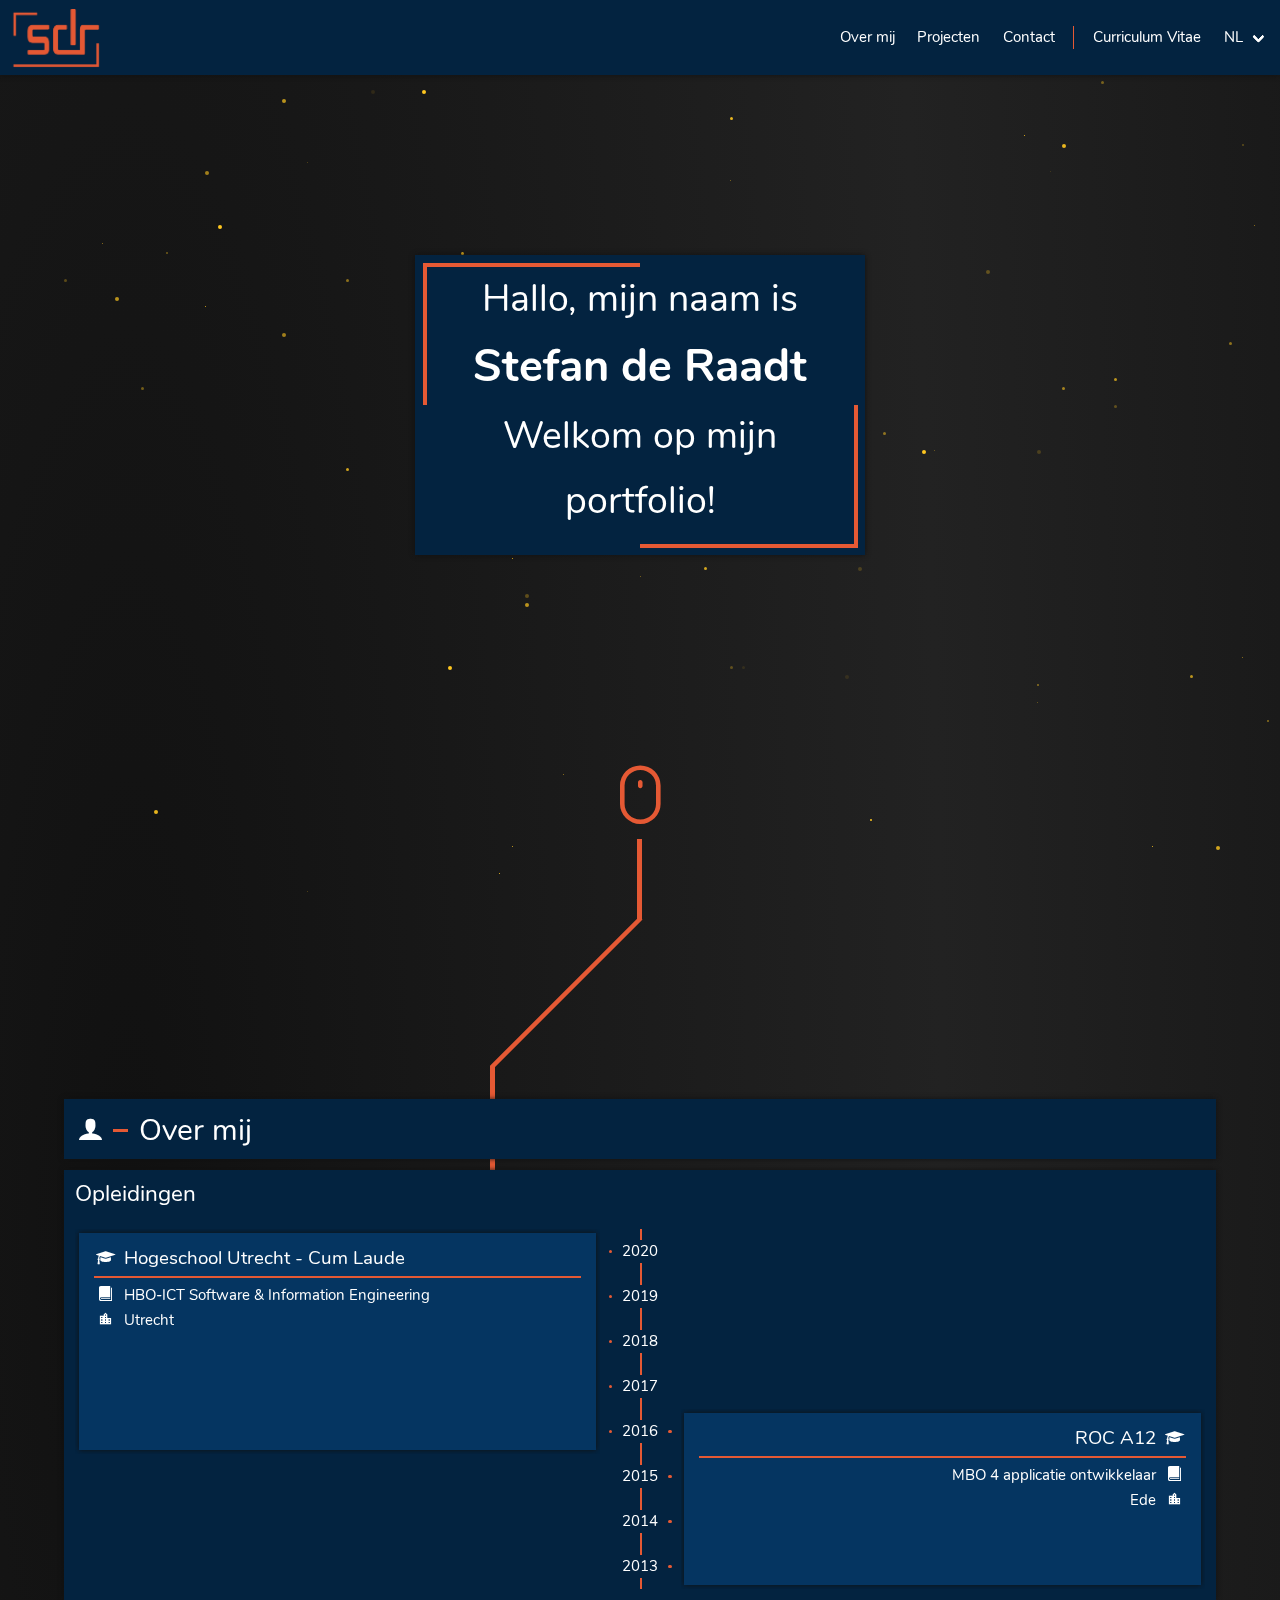
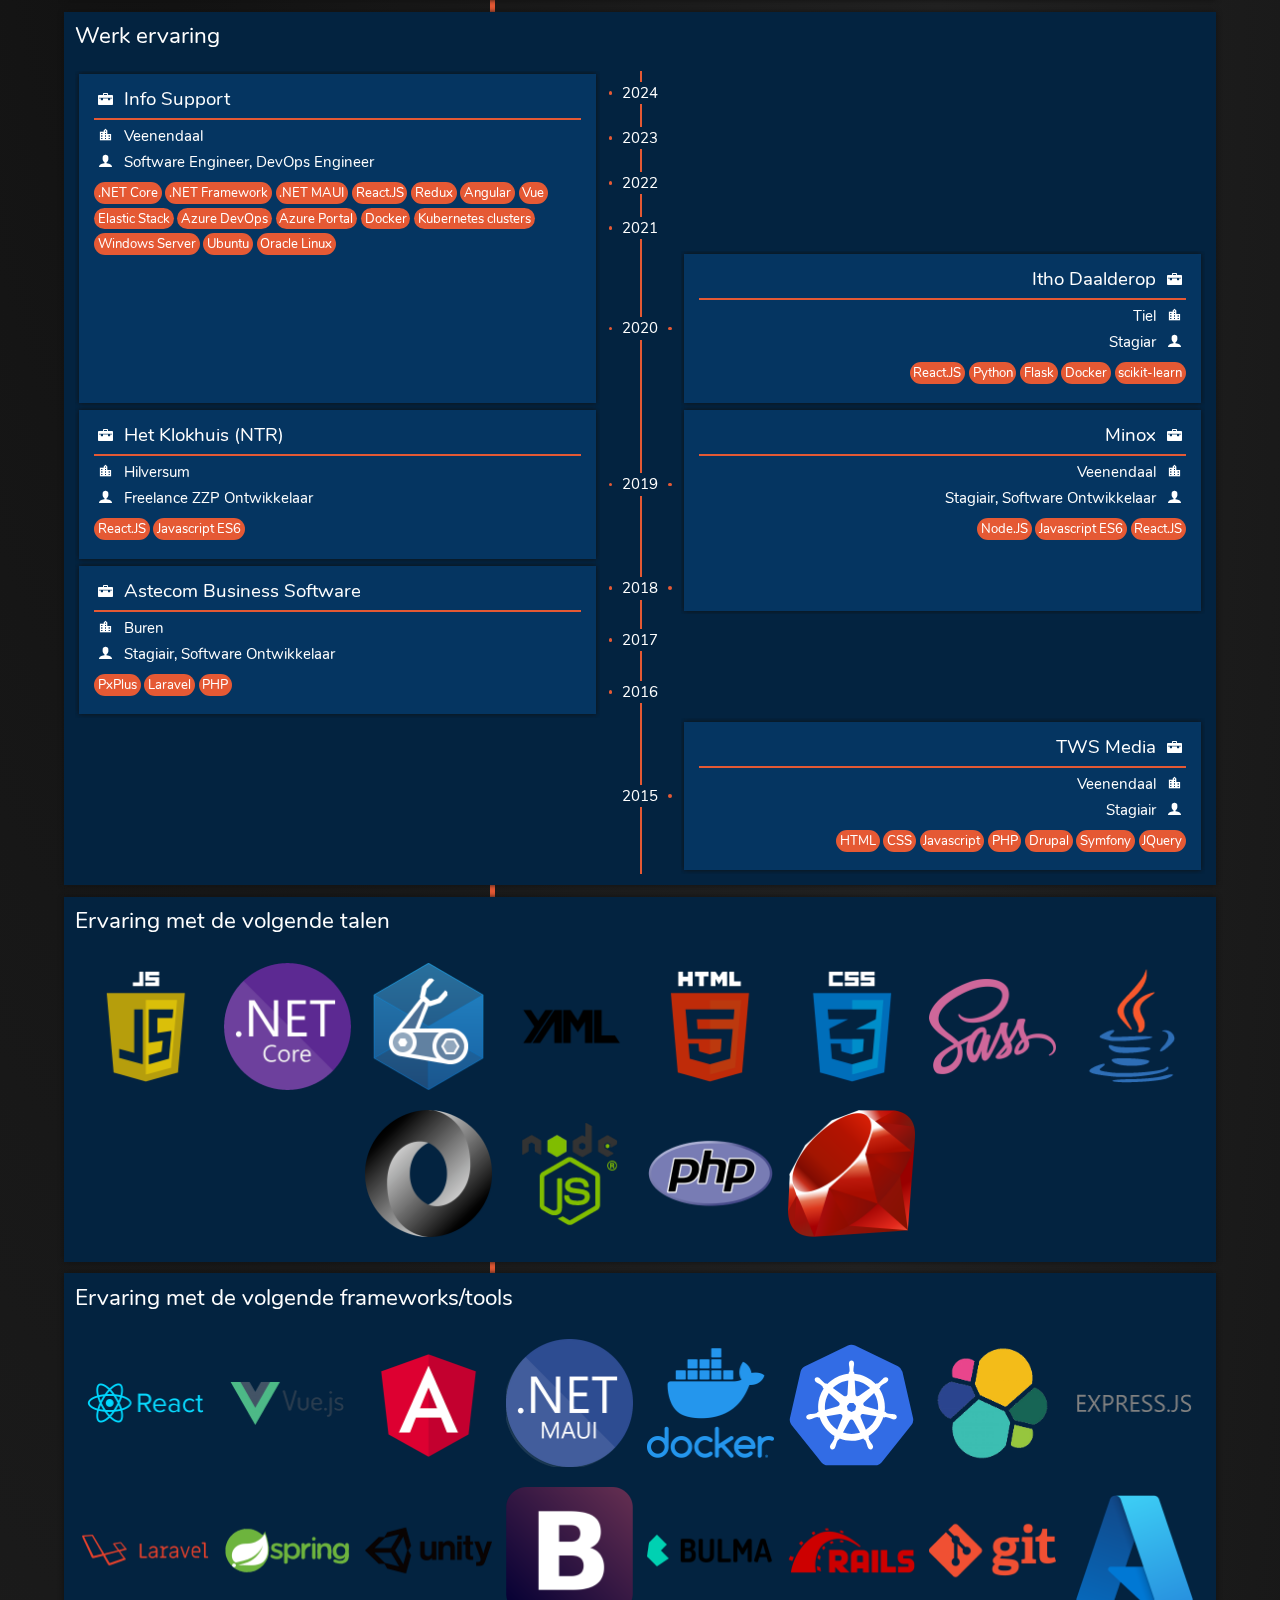
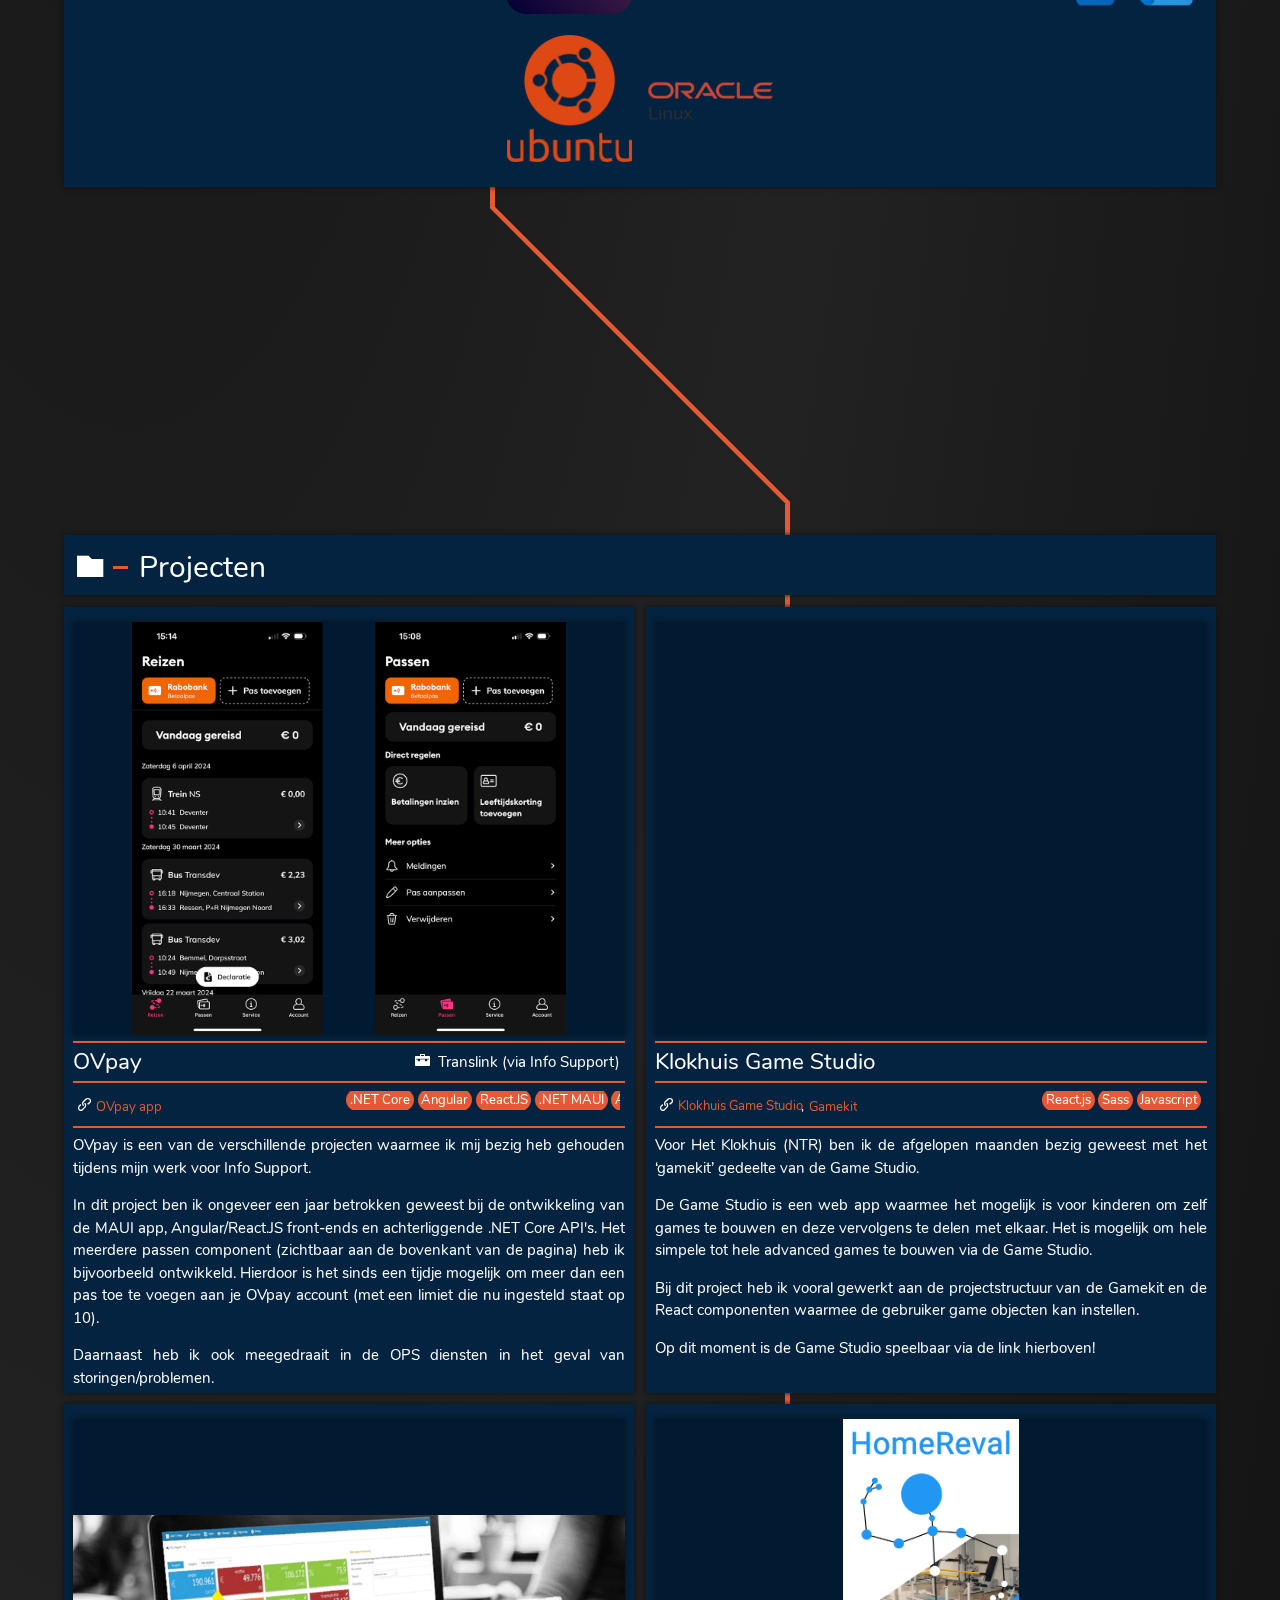
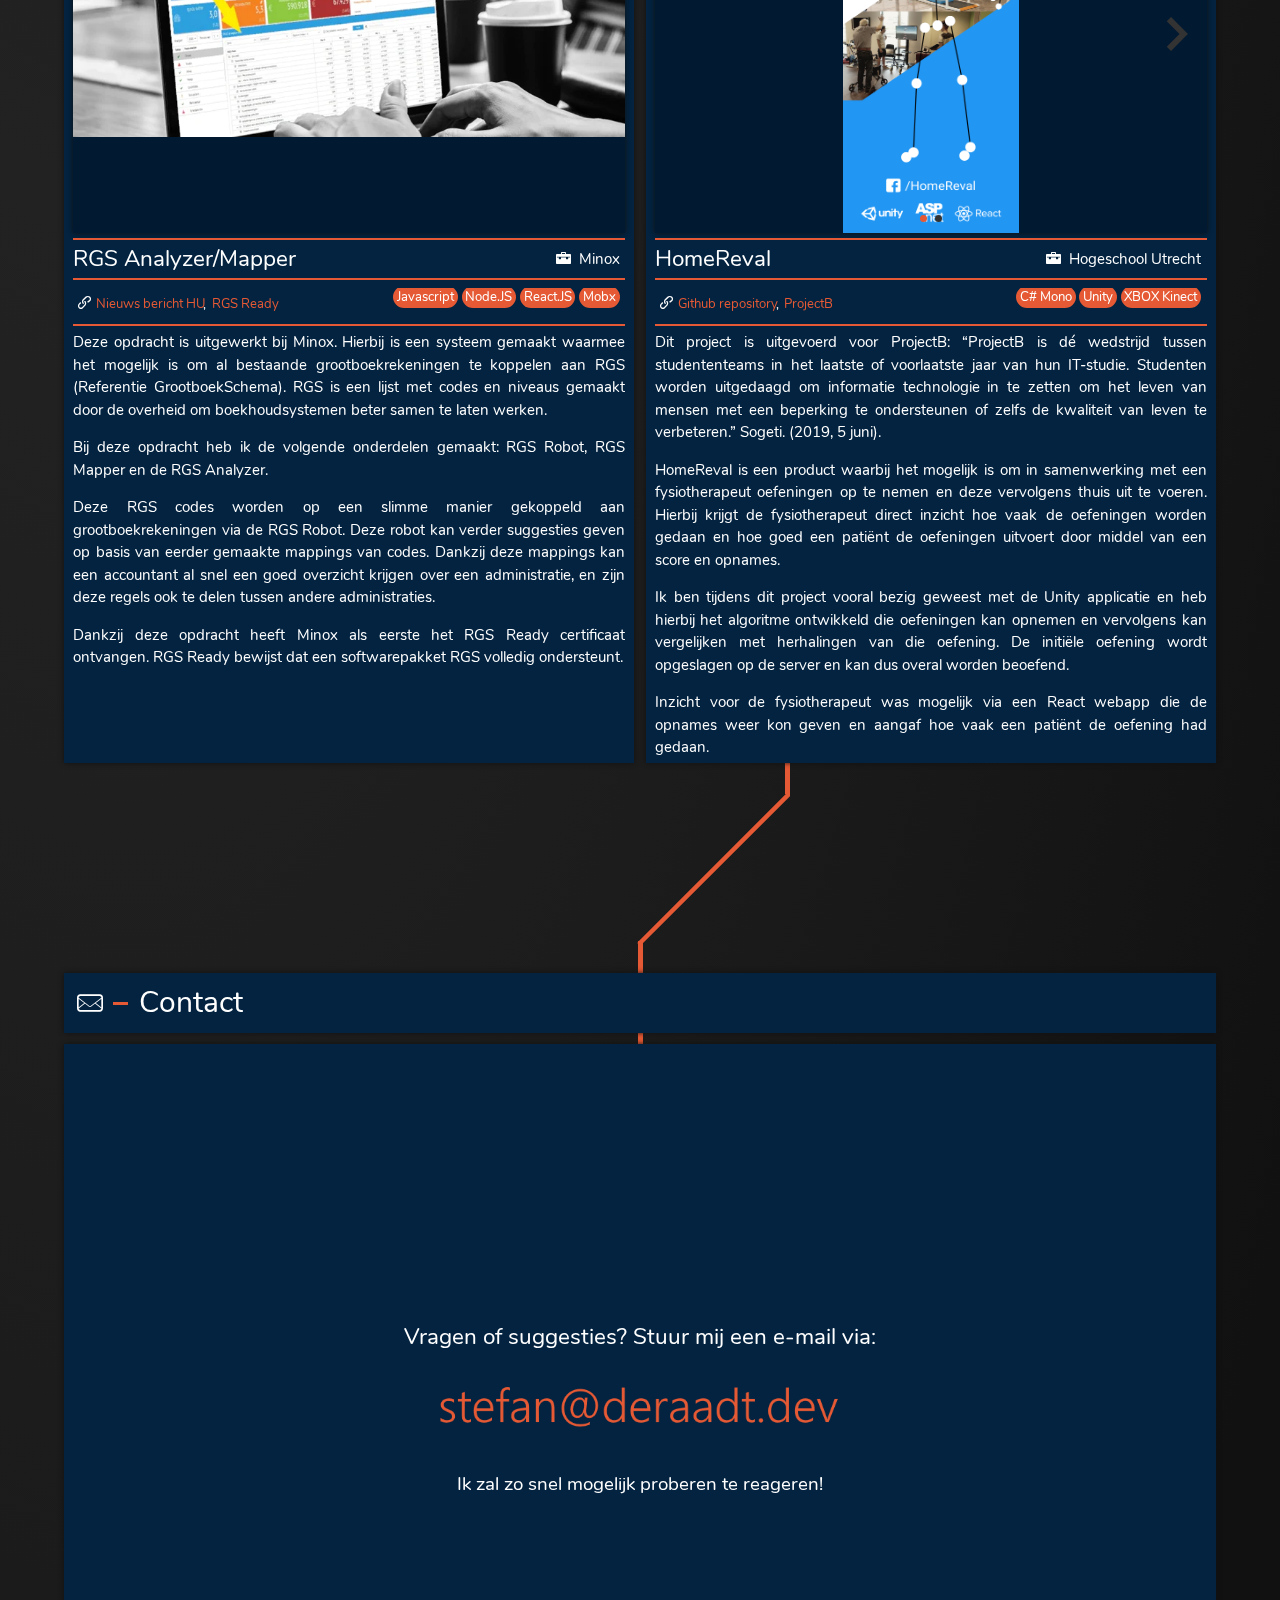
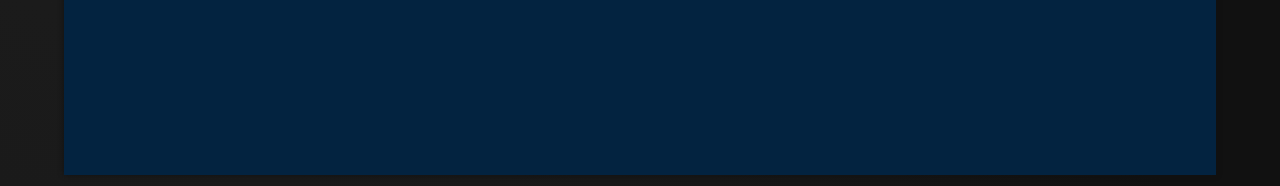
==== commit de3cebfd: "Updated Vue and contents of portfolio" ====
--- a/index.html
+++ b/index.html
@@ -1,18 +1,21 @@
-<!DOCTYPE html>
-<html lang="en">
-    <head>
-        <base href="/" />
-        <meta charset="UTF-8" />
-        <meta name="theme-color" content="#032340" />
-        <meta
-            name="description"
-            content="Hello, my name is Stefan de Raadt. I'm a Software Developer from the Netherlands. On this site you can view my past experiences, educations and projects I have worked on."
-        />
-        <title>Portfolio - Stefan de Raadt</title>
-        <link rel="icon" type="image/png" href="/img/stefanderaadt_favicon.png" />
-        <meta name="viewport" content="width=device-width, initial-scale=1" />
-    <link href="/css/13.0119dc4bd82859da59a2.css" rel="stylesheet"><link href="/css/0.0119dc4bd82859da59a2.css" rel="stylesheet"></head>
-    <body>
-        <div id="app"></div>
-    <script type="text/javascript" src="/js/0119dc4bd82859da59a2.js"></script><script type="text/javascript" src="/js/1.0119dc4bd82859da59a2.chunk.js"></script><script type="text/javascript" src="/js/10.0119dc4bd82859da59a2.chunk.js"></script><script type="text/javascript" src="/js/2.0119dc4bd82859da59a2.chunk.js"></script><script type="text/javascript" src="/js/3.0119dc4bd82859da59a2.chunk.js"></script><script type="text/javascript" src="/js/4.0119dc4bd82859da59a2.chunk.js"></script><script type="text/javascript" src="/js/5.0119dc4bd82859da59a2.chunk.js"></script><script type="text/javascript" src="/js/7.0119dc4bd82859da59a2.chunk.js"></script><script type="text/javascript" src="/js/8.0119dc4bd82859da59a2.chunk.js"></script><script type="text/javascript" src="/js/9.0119dc4bd82859da59a2.chunk.js"></script><script type="text/javascript" src="/js/6.0119dc4bd82859da59a2.chunk.js"></script><script type="text/javascript" src="/js/11.0119dc4bd82859da59a2.chunk.js"></script><script type="text/javascript" src="/js/13.0119dc4bd82859da59a2.chunk.js"></script><script type="text/javascript" src="/js/0.0119dc4bd82859da59a2.chunk.js"></script></body>
-</html>
+<!DOCTYPE html>
+<html lang="en">
+    <head>
+        <base href="/" />
+        <meta charset="UTF-8" />
+        <meta name="theme-color" content="#032340" />
+        <meta
+            name="description"
+            content="Hello, my name is Stefan de Raadt. I'm a Software Developer from the Netherlands. On this site you can view my past experiences, educations and projects I have worked on."
+        />
+        <title>Portfolio - Stefan de Raadt</title>
+        <link rel="icon" type="image/png" href="/img/stefanderaadt_favicon.png" />
+        <meta name="viewport" content="width=device-width, initial-scale=1" />
+      <script type="module" crossorigin src="/assets/index-D1lS-DCs.js"></script>
+      <link rel="stylesheet" crossorigin href="/assets/index-cdHJ7I6S.css">
+    </head>
+    <body>
+        <div id="app"></div>+
+    </body>
+</html>
--- a/assets/index-cdHJ7I6S.css
+++ b/assets/index-cdHJ7I6S.css
@@ -0,0 +1 @@
+@charset "UTF-8";@font-face{font-family:icomoon;src:url(/assets/icomoon-ENokZ7rf.eot?veuqcg);src:url(/assets/icomoon-ENokZ7rf.eot?veuqcg#iefix) format("embedded-opentype"),url(/assets/icomoon-Bv1HrNa3.ttf?veuqcg) format("truetype"),url(/assets/icomoon-BcsWJ88G.woff?veuqcg) format("woff"),url(/assets/icomoon-DhnWe647.svg?veuqcg#icomoon) format("svg");font-weight:400;font-style:normal;font-display:block}[class^=icon-],[class*=" icon-"]{font-family:icomoon!important;speak:none;font-style:normal;font-weight:400;font-variant:normal;text-transform:none;line-height:1;-webkit-font-smoothing:antialiased;-moz-osx-font-smoothing:grayscale}.icon-mail:before{content:""}.icon-email:before{content:""}.icon-letter:before{content:""}.icon-envelope:before{content:""}.icon-contact:before{content:""}.icon-location_city:before{content:""}.icon-cheveron-left:before{content:""}.icon-cheveron-right:before{content:""}.icon-graduation-cap:before{content:""}.icon-mortar-board:before{content:""}.icon-mouse:before{content:""}.icon-home:before{content:""}.icon-image:before{content:""}.icon-book:before{content:""}.icon-folder:before{content:""}.icon-user:before{content:""}.icon-cogs:before{content:""}.icon-briefcase:before{content:""}.icon-link:before{content:""}.icon-share2:before{content:""}.icon-github:before{content:""}.icon-linkedin:before{content:""}@font-face{font-family:Nunito;font-style:normal;font-weight:400;src:local("Nunito Regular"),local("Nunito-Regular"),url(/assets/Nunito-Regular-DL0VDrvE.ttf) format("truetype");unicode-range:U+0000-00FF,U+0131,U+0152-0153,U+02BB-02BC,U+02C6,U+02DA,U+02DC,U+2000-206F,U+2074,U+20AC,U+2122,U+2191,U+2193,U+2212,U+2215,U+FEFF,U+FFFD}@font-face{font-family:Nunito;font-style:normal;font-weight:700;src:local("Nunito Bold"),local("Nunito-Bold"),url(/assets/Nunito-Bold-D3wTxS0j.ttf) format("truetype");unicode-range:U+0000-00FF,U+0131,U+0152-0153,U+02BB-02BC,U+02C6,U+02DA,U+02DC,U+2000-206F,U+2074,U+20AC,U+2122,U+2191,U+2193,U+2212,U+2215,U+FEFF,U+FFFD}/*! bulma.io v0.9.4 | MIT License | github.com/jgthms/bulma */.pagination-previous,.pagination-next,.pagination-link,.pagination-ellipsis,.file-cta,.file-name,.select select,.textarea,.input,.button{-moz-appearance:none;-webkit-appearance:none;align-items:center;border:1px solid transparent;border-radius:.4em;box-shadow:none;display:inline-flex;font-size:15px;height:2.5em;justify-content:flex-start;line-height:1.5;padding-bottom:calc(.5em - 1px);padding-left:calc(.75em - 1px);padding-right:calc(.75em - 1px);padding-top:calc(.5em - 1px);position:relative;vertical-align:top}.pagination-previous:focus,.pagination-next:focus,.pagination-link:focus,.pagination-ellipsis:focus,.file-cta:focus,.file-name:focus,.select select:focus,.textarea:focus,.input:focus,.button:focus,.is-focused.pagination-previous,.is-focused.pagination-next,.is-focused.pagination-link,.is-focused.pagination-ellipsis,.is-focused.file-cta,.is-focused.file-name,.select select.is-focused,.is-focused.textarea,.is-focused.input,.is-focused.button,.pagination-previous:active,.pagination-next:active,.pagination-link:active,.pagination-ellipsis:active,.file-cta:active,.file-name:active,.select select:active,.textarea:active,.input:active,.button:active,.is-active.pagination-previous,.is-active.pagination-next,.is-active.pagination-link,.is-active.pagination-ellipsis,.is-active.file-cta,.is-active.file-name,.select select.is-active,.is-active.textarea,.is-active.input,.is-active.button{outline:none}[disabled].pagination-previous,[disabled].pagination-next,[disabled].pagination-link,[disabled].pagination-ellipsis,[disabled].file-cta,[disabled].file-name,.select select[disabled],[disabled].textarea,[disabled].input,[disabled].button,fieldset[disabled] .pagination-previous,fieldset[disabled] .pagination-next,fieldset[disabled] .pagination-link,fieldset[disabled] .pagination-ellipsis,fieldset[disabled] .file-cta,fieldset[disabled] .file-name,fieldset[disabled] .select select,.select fieldset[disabled] select,fieldset[disabled] .textarea,fieldset[disabled] .input,fieldset[disabled] .button{cursor:not-allowed}.is-unselectable,.tabs,.pagination-previous,.pagination-next,.pagination-link,.pagination-ellipsis,.breadcrumb,.file,.button{-webkit-touch-callout:none;-webkit-user-select:none;-moz-user-select:none;-ms-user-select:none;user-select:none}.navbar-link:not(.is-arrowless):after,.select:not(.is-multiple):not(.is-loading):after{border:3px solid transparent;border-radius:2px;border-right:0;border-top:0;content:" ";display:block;height:.625em;margin-top:-.4375em;pointer-events:none;position:absolute;top:50%;transform:rotate(-45deg);transform-origin:center;width:.625em}.tabs:not(:last-child),.pagination:not(:last-child),.message:not(:last-child),.level:not(:last-child),.breadcrumb:not(:last-child),.block:not(:last-child),.title:not(:last-child),.subtitle:not(:last-child),.table-container:not(:last-child),.table:not(:last-child),.progress:not(:last-child),.notification:not(:last-child),.content:not(:last-child),.box:not(:last-child){margin-bottom:1.5rem}.modal-close,.delete{-webkit-touch-callout:none;-webkit-user-select:none;-moz-user-select:none;-ms-user-select:none;user-select:none;-moz-appearance:none;-webkit-appearance:none;background-color:#0003;border:none;border-radius:9999px;cursor:pointer;pointer-events:auto;display:inline-block;flex-grow:0;flex-shrink:0;font-size:0;height:20px;max-height:20px;max-width:20px;min-height:20px;min-width:20px;outline:none;position:relative;vertical-align:top;width:20px}.modal-close:before,.delete:before,.modal-close:after,.delete:after{background-color:#fff;content:"";display:block;left:50%;position:absolute;top:50%;transform:translate(-50%) translateY(-50%) rotate(45deg);transform-origin:center center}.modal-close:before,.delete:before{height:2px;width:50%}.modal-close:after,.delete:after{height:50%;width:2px}.modal-close:hover,.delete:hover,.modal-close:focus,.delete:focus{background-color:#0000004d}.modal-close:active,.delete:active{background-color:#0006}.is-small.modal-close,.is-small.delete{height:16px;max-height:16px;max-width:16px;min-height:16px;min-width:16px;width:16px}.is-medium.modal-close,.is-medium.delete{height:24px;max-height:24px;max-width:24px;min-height:24px;min-width:24px;width:24px}.is-large.modal-close,.is-large.delete{height:32px;max-height:32px;max-width:32px;min-height:32px;min-width:32px;width:32px}.control.is-loading:after,.select.is-loading:after,.loader,.button.is-loading:after{animation:spinAround .5s infinite linear;border:2px solid #dbdee0;border-radius:9999px;border-right-color:transparent;border-top-color:transparent;content:"";display:block;height:1em;position:relative;width:1em}.hero-video,.is-overlay,.modal-background,.modal,.image.is-square img,.image.is-square .has-ratio,.image.is-1by1 img,.image.is-1by1 .has-ratio,.image.is-5by4 img,.image.is-5by4 .has-ratio,.image.is-4by3 img,.image.is-4by3 .has-ratio,.image.is-3by2 img,.image.is-3by2 .has-ratio,.image.is-5by3 img,.image.is-5by3 .has-ratio,.image.is-16by9 img,.image.is-16by9 .has-ratio,.image.is-2by1 img,.image.is-2by1 .has-ratio,.image.is-3by1 img,.image.is-3by1 .has-ratio,.image.is-4by5 img,.image.is-4by5 .has-ratio,.image.is-3by4 img,.image.is-3by4 .has-ratio,.image.is-2by3 img,.image.is-2by3 .has-ratio,.image.is-3by5 img,.image.is-3by5 .has-ratio,.image.is-9by16 img,.image.is-9by16 .has-ratio,.image.is-1by2 img,.image.is-1by2 .has-ratio,.image.is-1by3 img,.image.is-1by3 .has-ratio{bottom:0;left:0;position:absolute;right:0;top:0}.navbar-burger{-moz-appearance:none;-webkit-appearance:none;appearance:none;background:none;border:none;color:currentColor;font-family:inherit;font-size:1em;margin:0;padding:0}/*! minireset.css v0.0.6 | MIT License | github.com/jgthms/minireset.css */html,body,p,ol,ul,li,dl,dt,dd,blockquote,figure,fieldset,legend,textarea,pre,iframe,hr,h1,h2,h3,h4,h5,h6{margin:0;padding:0}h1,h2,h3,h4,h5,h6{font-size:100%;font-weight:400}ul{list-style:none}button,input,select,textarea{margin:0}html{box-sizing:border-box}*,*:before,*:after{box-sizing:inherit}img,video{height:auto;max-width:100%}iframe{border:0}table{border-collapse:collapse;border-spacing:0}td,th{padding:0}td:not([align]),th:not([align]){text-align:inherit}html{background-color:#222;font-size:15px;-moz-osx-font-smoothing:grayscale;-webkit-font-smoothing:antialiased;min-width:300px;overflow-x:hidden;overflow-y:scroll;text-rendering:optimizeLegibility;text-size-adjust:100%}article,aside,figure,footer,header,hgroup,section{display:block}body,button,input,optgroup,select,textarea{font-family:Nunito,sans-serif}code,pre{-moz-osx-font-smoothing:auto;-webkit-font-smoothing:auto;font-family:Inconsolata,Consolas,Monaco,monospace}body{color:#fff;font-size:1em;font-weight:400;line-height:1.5}a{color:#e55934;cursor:pointer;text-decoration:none}a strong{color:currentColor}a:hover{color:#e86b4b}code{background-color:#111;color:#410101;font-size:.875em;font-weight:400;padding:.25em .5em}hr{background-color:#111;border:none;display:block;height:2px;margin:1.5rem 0}img{height:auto;max-width:100%}input[type=checkbox],input[type=radio]{vertical-align:baseline}small{font-size:.875em}span{font-style:inherit;font-weight:inherit}strong{color:#f2f2f2;font-weight:700}fieldset{border:none}pre{-webkit-overflow-scrolling:touch;background-color:#111;color:#fff;font-size:.875em;overflow-x:auto;padding:1.25rem 1.5rem;white-space:pre;word-wrap:normal}pre code{background-color:transparent;color:currentColor;font-size:1em;padding:0}table td,table th{vertical-align:top}table td:not([align]),table th:not([align]){text-align:inherit}table th{color:#f2f2f2}@keyframes spinAround{0%{transform:rotate(0)}to{transform:rotate(359deg)}}.box{background-color:#222;border-radius:8px;box-shadow:none;color:#fff;display:block;padding:1.25rem}a.box:hover,a.box:focus{box-shadow:0 .5em 1em -.125em #0000001a,0 0 0 1px #e55934}a.box:active{box-shadow:inset 0 1px 2px #0003,0 0 0 1px #e55934}.button{background-color:#111;border-color:#373737;border-width:1px;color:#032340;cursor:pointer;justify-content:center;padding-bottom:calc(.5em - 1px);padding-left:1em;padding-right:1em;padding-top:calc(.5em - 1px);text-align:center;white-space:nowrap}.button strong{color:inherit}.button .icon,.button .icon.is-small,.button .icon.is-medium,.button .icon.is-large{height:1.5em;width:1.5em}.button .icon:first-child:not(:last-child){margin-left:calc(-.5em - 1px);margin-right:.25em}.button .icon:last-child:not(:first-child){margin-left:.25em;margin-right:calc(-.5em - 1px)}.button .icon:first-child:last-child{margin-left:calc(-.5em - 1px);margin-right:calc(-.5em - 1px)}.button:hover,.button.is-hovered{border-color:#8c9b9d;color:#f2f2f2}.button:focus,.button.is-focused{border-color:#8c9b9d;color:#e2471d}.button:focus:not(:active),.button.is-focused:not(:active){box-shadow:0 0 0 .125em #e5593440}.button:active,.button.is-active{border-color:#222;color:#f2f2f2}.button.is-text{background-color:transparent;border-color:transparent;color:#fff;text-decoration:underline}.button.is-text:hover,.button.is-text.is-hovered,.button.is-text:focus,.button.is-text.is-focused{background-color:#111;color:#f2f2f2}.button.is-text:active,.button.is-text.is-active{background-color:#040404;color:#f2f2f2}.button.is-text[disabled],fieldset[disabled] .button.is-text{background-color:transparent;border-color:transparent;box-shadow:none}.button.is-ghost{background:none;border-color:transparent;color:#e55934;text-decoration:none}.button.is-ghost:hover,.button.is-ghost.is-hovered{color:#e55934;text-decoration:underline}.button.is-white{background-color:#fff;border-color:transparent;color:#000}.button.is-white:hover,.button.is-white.is-hovered{background-color:#f9f9f9;border-color:transparent;color:#000}.button.is-white:focus,.button.is-white.is-focused{border-color:transparent;color:#000}.button.is-white:focus:not(:active),.button.is-white.is-focused:not(:active){box-shadow:0 0 0 .125em #ffffff40}.button.is-white:active,.button.is-white.is-active{background-color:#f2f2f2;border-color:transparent;color:#000}.button.is-white[disabled],fieldset[disabled] .button.is-white{background-color:#fff;border-color:#fff;box-shadow:none}.button.is-white.is-inverted{background-color:#000;color:#fff}.button.is-white.is-inverted:hover,.button.is-white.is-inverted.is-hovered{background-color:#000}.button.is-white.is-inverted[disabled],fieldset[disabled] .button.is-white.is-inverted{background-color:#000;border-color:transparent;box-shadow:none;color:#fff}.button.is-white.is-loading:after{border-color:transparent transparent #000000 #000000!important}.button.is-white.is-outlined{background-color:transparent;border-color:#fff;color:#fff}.button.is-white.is-outlined:hover,.button.is-white.is-outlined.is-hovered,.button.is-white.is-outlined:focus,.button.is-white.is-outlined.is-focused{background-color:#fff;border-color:#fff;color:#000}.button.is-white.is-outlined.is-loading:after{border-color:transparent transparent hsl(0,0%,100%) hsl(0,0%,100%)!important}.button.is-white.is-outlined.is-loading:hover:after,.button.is-white.is-outlined.is-loading.is-hovered:after,.button.is-white.is-outlined.is-loading:focus:after,.button.is-white.is-outlined.is-loading.is-focused:after{border-color:transparent transparent #000000 #000000!important}.button.is-white.is-outlined[disabled],fieldset[disabled] .button.is-white.is-outlined{background-color:transparent;border-color:#fff;box-shadow:none;color:#fff}.button.is-white.is-inverted.is-outlined{background-color:transparent;border-color:#000;color:#000}.button.is-white.is-inverted.is-outlined:hover,.button.is-white.is-inverted.is-outlined.is-hovered,.button.is-white.is-inverted.is-outlined:focus,.button.is-white.is-inverted.is-outlined.is-focused{background-color:#000;color:#fff}.button.is-white.is-inverted.is-outlined.is-loading:hover:after,.button.is-white.is-inverted.is-outlined.is-loading.is-hovered:after,.button.is-white.is-inverted.is-outlined.is-loading:focus:after,.button.is-white.is-inverted.is-outlined.is-loading.is-focused:after{border-color:transparent transparent hsl(0,0%,100%) hsl(0,0%,100%)!important}.button.is-white.is-inverted.is-outlined[disabled],fieldset[disabled] .button.is-white.is-inverted.is-outlined{background-color:transparent;border-color:#000;box-shadow:none;color:#000}.button.is-black,.button.is-black:hover,.button.is-black.is-hovered{background-color:#000;border-color:transparent;color:#fff}.button.is-black:focus,.button.is-black.is-focused{border-color:transparent;color:#fff}.button.is-black:focus:not(:active),.button.is-black.is-focused:not(:active){box-shadow:0 0 0 .125em #00000040}.button.is-black:active,.button.is-black.is-active{background-color:#000;border-color:transparent;color:#fff}.button.is-black[disabled],fieldset[disabled] .button.is-black{background-color:#000;border-color:#000;box-shadow:none}.button.is-black.is-inverted{background-color:#fff;color:#000}.button.is-black.is-inverted:hover,.button.is-black.is-inverted.is-hovered{background-color:#f2f2f2}.button.is-black.is-inverted[disabled],fieldset[disabled] .button.is-black.is-inverted{background-color:#fff;border-color:transparent;box-shadow:none;color:#000}.button.is-black.is-loading:after{border-color:transparent transparent hsl(0,0%,100%) hsl(0,0%,100%)!important}.button.is-black.is-outlined{background-color:transparent;border-color:#000;color:#000}.button.is-black.is-outlined:hover,.button.is-black.is-outlined.is-hovered,.button.is-black.is-outlined:focus,.button.is-black.is-outlined.is-focused{background-color:#000;border-color:#000;color:#fff}.button.is-black.is-outlined.is-loading:after{border-color:transparent transparent #000000 #000000!important}.button.is-black.is-outlined.is-loading:hover:after,.button.is-black.is-outlined.is-loading.is-hovered:after,.button.is-black.is-outlined.is-loading:focus:after,.button.is-black.is-outlined.is-loading.is-focused:after{border-color:transparent transparent hsl(0,0%,100%) hsl(0,0%,100%)!important}.button.is-black.is-outlined[disabled],fieldset[disabled] .button.is-black.is-outlined{background-color:transparent;border-color:#000;box-shadow:none;color:#000}.button.is-black.is-inverted.is-outlined{background-color:transparent;border-color:#fff;color:#fff}.button.is-black.is-inverted.is-outlined:hover,.button.is-black.is-inverted.is-outlined.is-hovered,.button.is-black.is-inverted.is-outlined:focus,.button.is-black.is-inverted.is-outlined.is-focused{background-color:#fff;color:#000}.button.is-black.is-inverted.is-outlined.is-loading:hover:after,.button.is-black.is-inverted.is-outlined.is-loading.is-hovered:after,.button.is-black.is-inverted.is-outlined.is-loading:focus:after,.button.is-black.is-inverted.is-outlined.is-loading.is-focused:after{border-color:transparent transparent #000000 #000000!important}.button.is-black.is-inverted.is-outlined[disabled],fieldset[disabled] .button.is-black.is-inverted.is-outlined{background-color:transparent;border-color:#fff;box-shadow:none;color:#fff}.button.is-light{background-color:#ecf0f1;border-color:transparent;color:#000000b3}.button.is-light:hover,.button.is-light.is-hovered{background-color:#e5eaec;border-color:transparent;color:#000000b3}.button.is-light:focus,.button.is-light.is-focused{border-color:transparent;color:#000000b3}.button.is-light:focus:not(:active),.button.is-light.is-focused:not(:active){box-shadow:0 0 0 .125em #ecf0f140}.button.is-light:active,.button.is-light.is-active{background-color:#dde4e6;border-color:transparent;color:#000000b3}.button.is-light[disabled],fieldset[disabled] .button.is-light{background-color:#ecf0f1;border-color:#ecf0f1;box-shadow:none}.button.is-light.is-inverted{background-color:#000000b3;color:#ecf0f1}.button.is-light.is-inverted:hover,.button.is-light.is-inverted.is-hovered{background-color:#000000b3}.button.is-light.is-inverted[disabled],fieldset[disabled] .button.is-light.is-inverted{background-color:#000000b3;border-color:transparent;box-shadow:none;color:#ecf0f1}.button.is-light.is-loading:after{border-color:transparent transparent rgba(0,0,0,.7) rgba(0,0,0,.7)!important}.button.is-light.is-outlined{background-color:transparent;border-color:#ecf0f1;color:#ecf0f1}.button.is-light.is-outlined:hover,.button.is-light.is-outlined.is-hovered,.button.is-light.is-outlined:focus,.button.is-light.is-outlined.is-focused{background-color:#ecf0f1;border-color:#ecf0f1;color:#000000b3}.button.is-light.is-outlined.is-loading:after{border-color:transparent transparent #ecf0f1 #ecf0f1!important}.button.is-light.is-outlined.is-loading:hover:after,.button.is-light.is-outlined.is-loading.is-hovered:after,.button.is-light.is-outlined.is-loading:focus:after,.button.is-light.is-outlined.is-loading.is-focused:after{border-color:transparent transparent rgba(0,0,0,.7) rgba(0,0,0,.7)!important}.button.is-light.is-outlined[disabled],fieldset[disabled] .button.is-light.is-outlined{background-color:transparent;border-color:#ecf0f1;box-shadow:none;color:#ecf0f1}.button.is-light.is-inverted.is-outlined{background-color:transparent;border-color:#000000b3;color:#000000b3}.button.is-light.is-inverted.is-outlined:hover,.button.is-light.is-inverted.is-outlined.is-hovered,.button.is-light.is-inverted.is-outlined:focus,.button.is-light.is-inverted.is-outlined.is-focused{background-color:#000000b3;color:#ecf0f1}.button.is-light.is-inverted.is-outlined.is-loading:hover:after,.button.is-light.is-inverted.is-outlined.is-loading.is-hovered:after,.button.is-light.is-inverted.is-outlined.is-loading:focus:after,.button.is-light.is-inverted.is-outlined.is-loading.is-focused:after{border-color:transparent transparent #ecf0f1 #ecf0f1!important}.button.is-light.is-inverted.is-outlined[disabled],fieldset[disabled] .button.is-light.is-inverted.is-outlined{background-color:transparent;border-color:#000000b3;box-shadow:none;color:#000000b3}.button.is-dark{background-color:#111;border-color:transparent;color:#fff}.button.is-dark:hover,.button.is-dark.is-hovered{background-color:#0b0b0b;border-color:transparent;color:#fff}.button.is-dark:focus,.button.is-dark.is-focused{border-color:transparent;color:#fff}.button.is-dark:focus:not(:active),.button.is-dark.is-focused:not(:active){box-shadow:0 0 0 .125em #11111140}.button.is-dark:active,.button.is-dark.is-active{background-color:#040404;border-color:transparent;color:#fff}.button.is-dark[disabled],fieldset[disabled] .button.is-dark{background-color:#111;border-color:#111;box-shadow:none}.button.is-dark.is-inverted{background-color:#fff;color:#111}.button.is-dark.is-inverted:hover,.button.is-dark.is-inverted.is-hovered{background-color:#f2f2f2}.button.is-dark.is-inverted[disabled],fieldset[disabled] .button.is-dark.is-inverted{background-color:#fff;border-color:transparent;box-shadow:none;color:#111}.button.is-dark.is-loading:after{border-color:transparent transparent #fff #fff!important}.button.is-dark.is-outlined{background-color:transparent;border-color:#111;color:#111}.button.is-dark.is-outlined:hover,.button.is-dark.is-outlined.is-hovered,.button.is-dark.is-outlined:focus,.button.is-dark.is-outlined.is-focused{background-color:#111;border-color:#111;color:#fff}.button.is-dark.is-outlined.is-loading:after{border-color:transparent transparent #111111 #111111!important}.button.is-dark.is-outlined.is-loading:hover:after,.button.is-dark.is-outlined.is-loading.is-hovered:after,.button.is-dark.is-outlined.is-loading:focus:after,.button.is-dark.is-outlined.is-loading.is-focused:after{border-color:transparent transparent #fff #fff!important}.button.is-dark.is-outlined[disabled],fieldset[disabled] .button.is-dark.is-outlined{background-color:transparent;border-color:#111;box-shadow:none;color:#111}.button.is-dark.is-inverted.is-outlined{background-color:transparent;border-color:#fff;color:#fff}.button.is-dark.is-inverted.is-outlined:hover,.button.is-dark.is-inverted.is-outlined.is-hovered,.button.is-dark.is-inverted.is-outlined:focus,.button.is-dark.is-inverted.is-outlined.is-focused{background-color:#fff;color:#111}.button.is-dark.is-inverted.is-outlined.is-loading:hover:after,.button.is-dark.is-inverted.is-outlined.is-loading.is-hovered:after,.button.is-dark.is-inverted.is-outlined.is-loading:focus:after,.button.is-dark.is-inverted.is-outlined.is-loading.is-focused:after{border-color:transparent transparent #111111 #111111!important}.button.is-dark.is-inverted.is-outlined[disabled],fieldset[disabled] .button.is-dark.is-inverted.is-outlined{background-color:transparent;border-color:#fff;box-shadow:none;color:#fff}.button.is-primary{background-color:#032340;border-color:transparent;color:#fff}.button.is-primary:hover,.button.is-primary.is-hovered{background-color:#021c34;border-color:transparent;color:#fff}.button.is-primary:focus,.button.is-primary.is-focused{border-color:transparent;color:#fff}.button.is-primary:focus:not(:active),.button.is-primary.is-focused:not(:active){box-shadow:0 0 0 .125em #03234040}.button.is-primary:active,.button.is-primary.is-active{background-color:#021628;border-color:transparent;color:#fff}.button.is-primary[disabled],fieldset[disabled] .button.is-primary{background-color:#032340;border-color:#032340;box-shadow:none}.button.is-primary.is-inverted{background-color:#fff;color:#032340}.button.is-primary.is-inverted:hover,.button.is-primary.is-inverted.is-hovered{background-color:#f2f2f2}.button.is-primary.is-inverted[disabled],fieldset[disabled] .button.is-primary.is-inverted{background-color:#fff;border-color:transparent;box-shadow:none;color:#032340}.button.is-primary.is-loading:after{border-color:transparent transparent #fff #fff!important}.button.is-primary.is-outlined{background-color:transparent;border-color:#032340;color:#032340}.button.is-primary.is-outlined:hover,.button.is-primary.is-outlined.is-hovered,.button.is-primary.is-outlined:focus,.button.is-primary.is-outlined.is-focused{background-color:#032340;border-color:#032340;color:#fff}.button.is-primary.is-outlined.is-loading:after{border-color:transparent transparent #032340 #032340!important}.button.is-primary.is-outlined.is-loading:hover:after,.button.is-primary.is-outlined.is-loading.is-hovered:after,.button.is-primary.is-outlined.is-loading:focus:after,.button.is-primary.is-outlined.is-loading.is-focused:after{border-color:transparent transparent #fff #fff!important}.button.is-primary.is-outlined[disabled],fieldset[disabled] .button.is-primary.is-outlined{background-color:transparent;border-color:#032340;box-shadow:none;color:#032340}.button.is-primary.is-inverted.is-outlined{background-color:transparent;border-color:#fff;color:#fff}.button.is-primary.is-inverted.is-outlined:hover,.button.is-primary.is-inverted.is-outlined.is-hovered,.button.is-primary.is-inverted.is-outlined:focus,.button.is-primary.is-inverted.is-outlined.is-focused{background-color:#fff;color:#032340}.button.is-primary.is-inverted.is-outlined.is-loading:hover:after,.button.is-primary.is-inverted.is-outlined.is-loading.is-hovered:after,.button.is-primary.is-inverted.is-outlined.is-loading:focus:after,.button.is-primary.is-inverted.is-outlined.is-loading.is-focused:after{border-color:transparent transparent #032340 #032340!important}.button.is-primary.is-inverted.is-outlined[disabled],fieldset[disabled] .button.is-primary.is-inverted.is-outlined{background-color:transparent;border-color:#fff;box-shadow:none;color:#fff}.button.is-primary.is-light{background-color:#ecf5fe;color:#2491f5}.button.is-primary.is-light:hover,.button.is-primary.is-light.is-hovered{background-color:#dfeffe;border-color:transparent;color:#2491f5}.button.is-primary.is-light:active,.button.is-primary.is-light.is-active{background-color:#d3e9fd;border-color:transparent;color:#2491f5}.button.is-link{background-color:#e55934;border-color:transparent;color:#fff}.button.is-link:hover,.button.is-link.is-hovered{background-color:#e45029;border-color:transparent;color:#fff}.button.is-link:focus,.button.is-link.is-focused{border-color:transparent;color:#fff}.button.is-link:focus:not(:active),.button.is-link.is-focused:not(:active){box-shadow:0 0 0 .125em #e5593440}.button.is-link:active,.button.is-link.is-active{background-color:#e2471d;border-color:transparent;color:#fff}.button.is-link[disabled],fieldset[disabled] .button.is-link{background-color:#e55934;border-color:#e55934;box-shadow:none}.button.is-link.is-inverted{background-color:#fff;color:#e55934}.button.is-link.is-inverted:hover,.button.is-link.is-inverted.is-hovered{background-color:#f2f2f2}.button.is-link.is-inverted[disabled],fieldset[disabled] .button.is-link.is-inverted{background-color:#fff;border-color:transparent;box-shadow:none;color:#e55934}.button.is-link.is-loading:after{border-color:transparent transparent #fff #fff!important}.button.is-link.is-outlined{background-color:transparent;border-color:#e55934;color:#e55934}.button.is-link.is-outlined:hover,.button.is-link.is-outlined.is-hovered,.button.is-link.is-outlined:focus,.button.is-link.is-outlined.is-focused{background-color:#e55934;border-color:#e55934;color:#fff}.button.is-link.is-outlined.is-loading:after{border-color:transparent transparent #e55934 #e55934!important}.button.is-link.is-outlined.is-loading:hover:after,.button.is-link.is-outlined.is-loading.is-hovered:after,.button.is-link.is-outlined.is-loading:focus:after,.button.is-link.is-outlined.is-loading.is-focused:after{border-color:transparent transparent #fff #fff!important}.button.is-link.is-outlined[disabled],fieldset[disabled] .button.is-link.is-outlined{background-color:transparent;border-color:#e55934;box-shadow:none;color:#e55934}.button.is-link.is-inverted.is-outlined{background-color:transparent;border-color:#fff;color:#fff}.button.is-link.is-inverted.is-outlined:hover,.button.is-link.is-inverted.is-outlined.is-hovered,.button.is-link.is-inverted.is-outlined:focus,.button.is-link.is-inverted.is-outlined.is-focused{background-color:#fff;color:#e55934}.button.is-link.is-inverted.is-outlined.is-loading:hover:after,.button.is-link.is-inverted.is-outlined.is-loading.is-hovered:after,.button.is-link.is-inverted.is-outlined.is-loading:focus:after,.button.is-link.is-inverted.is-outlined.is-loading.is-focused:after{border-color:transparent transparent #e55934 #e55934!important}.button.is-link.is-inverted.is-outlined[disabled],fieldset[disabled] .button.is-link.is-inverted.is-outlined{background-color:transparent;border-color:#fff;box-shadow:none;color:#fff}.button.is-link.is-light{background-color:#fdf0ed;color:#be3b18}.button.is-link.is-light:hover,.button.is-link.is-light.is-hovered{background-color:#fbe7e2;border-color:transparent;color:#be3b18}.button.is-link.is-light:active,.button.is-link.is-light.is-active{background-color:#faded6;border-color:transparent;color:#be3b18}.button.is-info{background-color:#3e8ed0;border-color:transparent;color:#fff}.button.is-info:hover,.button.is-info.is-hovered{background-color:#3488ce;border-color:transparent;color:#fff}.button.is-info:focus,.button.is-info.is-focused{border-color:transparent;color:#fff}.button.is-info:focus:not(:active),.button.is-info.is-focused:not(:active){box-shadow:0 0 0 .125em #3e8ed040}.button.is-info:active,.button.is-info.is-active{background-color:#3082c5;border-color:transparent;color:#fff}.button.is-info[disabled],fieldset[disabled] .button.is-info{background-color:#3e8ed0;border-color:#3e8ed0;box-shadow:none}.button.is-info.is-inverted{background-color:#fff;color:#3e8ed0}.button.is-info.is-inverted:hover,.button.is-info.is-inverted.is-hovered{background-color:#f2f2f2}.button.is-info.is-inverted[disabled],fieldset[disabled] .button.is-info.is-inverted{background-color:#fff;border-color:transparent;box-shadow:none;color:#3e8ed0}.button.is-info.is-loading:after{border-color:transparent transparent #fff #fff!important}.button.is-info.is-outlined{background-color:transparent;border-color:#3e8ed0;color:#3e8ed0}.button.is-info.is-outlined:hover,.button.is-info.is-outlined.is-hovered,.button.is-info.is-outlined:focus,.button.is-info.is-outlined.is-focused{background-color:#3e8ed0;border-color:#3e8ed0;color:#fff}.button.is-info.is-outlined.is-loading:after{border-color:transparent transparent hsl(207,61%,53%) hsl(207,61%,53%)!important}.button.is-info.is-outlined.is-loading:hover:after,.button.is-info.is-outlined.is-loading.is-hovered:after,.button.is-info.is-outlined.is-loading:focus:after,.button.is-info.is-outlined.is-loading.is-focused:after{border-color:transparent transparent #fff #fff!important}.button.is-info.is-outlined[disabled],fieldset[disabled] .button.is-info.is-outlined{background-color:transparent;border-color:#3e8ed0;box-shadow:none;color:#3e8ed0}.button.is-info.is-inverted.is-outlined{background-color:transparent;border-color:#fff;color:#fff}.button.is-info.is-inverted.is-outlined:hover,.button.is-info.is-inverted.is-outlined.is-hovered,.button.is-info.is-inverted.is-outlined:focus,.button.is-info.is-inverted.is-outlined.is-focused{background-color:#fff;color:#3e8ed0}.button.is-info.is-inverted.is-outlined.is-loading:hover:after,.button.is-info.is-inverted.is-outlined.is-loading.is-hovered:after,.button.is-info.is-inverted.is-outlined.is-loading:focus:after,.button.is-info.is-inverted.is-outlined.is-loading.is-focused:after{border-color:transparent transparent hsl(207,61%,53%) hsl(207,61%,53%)!important}.button.is-info.is-inverted.is-outlined[disabled],fieldset[disabled] .button.is-info.is-inverted.is-outlined{background-color:transparent;border-color:#fff;box-shadow:none;color:#fff}.button.is-info.is-light{background-color:#eff5fb;color:#296fa8}.button.is-info.is-light:hover,.button.is-info.is-light.is-hovered{background-color:#e4eff9;border-color:transparent;color:#296fa8}.button.is-info.is-light:active,.button.is-info.is-light.is-active{background-color:#dae9f6;border-color:transparent;color:#296fa8}.button.is-success{background-color:#18c460;border-color:transparent;color:#fff}.button.is-success:hover,.button.is-success.is-hovered{background-color:#17b95a;border-color:transparent;color:#fff}.button.is-success:focus,.button.is-success.is-focused{border-color:transparent;color:#fff}.button.is-success:focus:not(:active),.button.is-success.is-focused:not(:active){box-shadow:0 0 0 .125em #18c46040}.button.is-success:active,.button.is-success.is-active{background-color:#15ad55;border-color:transparent;color:#fff}.button.is-success[disabled],fieldset[disabled] .button.is-success{background-color:#18c460;border-color:#18c460;box-shadow:none}.button.is-success.is-inverted{background-color:#fff;color:#18c460}.button.is-success.is-inverted:hover,.button.is-success.is-inverted.is-hovered{background-color:#f2f2f2}.button.is-success.is-inverted[disabled],fieldset[disabled] .button.is-success.is-inverted{background-color:#fff;border-color:transparent;box-shadow:none;color:#18c460}.button.is-success.is-loading:after{border-color:transparent transparent #fff #fff!important}.button.is-success.is-outlined{background-color:transparent;border-color:#18c460;color:#18c460}.button.is-success.is-outlined:hover,.button.is-success.is-outlined.is-hovered,.button.is-success.is-outlined:focus,.button.is-success.is-outlined.is-focused{background-color:#18c460;border-color:#18c460;color:#fff}.button.is-success.is-outlined.is-loading:after{border-color:transparent transparent #18c460 #18c460!important}.button.is-success.is-outlined.is-loading:hover:after,.button.is-success.is-outlined.is-loading.is-hovered:after,.button.is-success.is-outlined.is-loading:focus:after,.button.is-success.is-outlined.is-loading.is-focused:after{border-color:transparent transparent #fff #fff!important}.button.is-success.is-outlined[disabled],fieldset[disabled] .button.is-success.is-outlined{background-color:transparent;border-color:#18c460;box-shadow:none;color:#18c460}.button.is-success.is-inverted.is-outlined{background-color:transparent;border-color:#fff;color:#fff}.button.is-success.is-inverted.is-outlined:hover,.button.is-success.is-inverted.is-outlined.is-hovered,.button.is-success.is-inverted.is-outlined:focus,.button.is-success.is-inverted.is-outlined.is-focused{background-color:#fff;color:#18c460}.button.is-success.is-inverted.is-outlined.is-loading:hover:after,.button.is-success.is-inverted.is-outlined.is-loading.is-hovered:after,.button.is-success.is-inverted.is-outlined.is-loading:focus:after,.button.is-success.is-inverted.is-outlined.is-loading.is-focused:after{border-color:transparent transparent #18c460 #18c460!important}.button.is-success.is-inverted.is-outlined[disabled],fieldset[disabled] .button.is-success.is-inverted.is-outlined{background-color:transparent;border-color:#fff;box-shadow:none;color:#fff}.button.is-success.is-light{background-color:#edfdf4;color:#129649}.button.is-success.is-light:hover,.button.is-success.is-light.is-hovered{background-color:#e1fbec;border-color:transparent;color:#129649}.button.is-success.is-light:active,.button.is-success.is-light.is-active{background-color:#d6fae5;border-color:transparent;color:#129649}.button.is-warning{background-color:#ffc71f;border-color:transparent;color:#000000b3}.button.is-warning:hover,.button.is-warning.is-hovered{background-color:#ffc412;border-color:transparent;color:#000000b3}.button.is-warning:focus,.button.is-warning.is-focused{border-color:transparent;color:#000000b3}.button.is-warning:focus:not(:active),.button.is-warning.is-focused:not(:active){box-shadow:0 0 0 .125em #ffc71f40}.button.is-warning:active,.button.is-warning.is-active{background-color:#ffc106;border-color:transparent;color:#000000b3}.button.is-warning[disabled],fieldset[disabled] .button.is-warning{background-color:#ffc71f;border-color:#ffc71f;box-shadow:none}.button.is-warning.is-inverted{background-color:#000000b3;color:#ffc71f}.button.is-warning.is-inverted:hover,.button.is-warning.is-inverted.is-hovered{background-color:#000000b3}.button.is-warning.is-inverted[disabled],fieldset[disabled] .button.is-warning.is-inverted{background-color:#000000b3;border-color:transparent;box-shadow:none;color:#ffc71f}.button.is-warning.is-loading:after{border-color:transparent transparent rgba(0,0,0,.7) rgba(0,0,0,.7)!important}.button.is-warning.is-outlined{background-color:transparent;border-color:#ffc71f;color:#ffc71f}.button.is-warning.is-outlined:hover,.button.is-warning.is-outlined.is-hovered,.button.is-warning.is-outlined:focus,.button.is-warning.is-outlined.is-focused{background-color:#ffc71f;border-color:#ffc71f;color:#000000b3}.button.is-warning.is-outlined.is-loading:after{border-color:transparent transparent #ffc71f #ffc71f!important}.button.is-warning.is-outlined.is-loading:hover:after,.button.is-warning.is-outlined.is-loading.is-hovered:after,.button.is-warning.is-outlined.is-loading:focus:after,.button.is-warning.is-outlined.is-loading.is-focused:after{border-color:transparent transparent rgba(0,0,0,.7) rgba(0,0,0,.7)!important}.button.is-warning.is-outlined[disabled],fieldset[disabled] .button.is-warning.is-outlined{background-color:transparent;border-color:#ffc71f;box-shadow:none;color:#ffc71f}.button.is-warning.is-inverted.is-outlined{background-color:transparent;border-color:#000000b3;color:#000000b3}.button.is-warning.is-inverted.is-outlined:hover,.button.is-warning.is-inverted.is-outlined.is-hovered,.button.is-warning.is-inverted.is-outlined:focus,.button.is-warning.is-inverted.is-outlined.is-focused{background-color:#000000b3;color:#ffc71f}.button.is-warning.is-inverted.is-outlined.is-loading:hover:after,.button.is-warning.is-inverted.is-outlined.is-loading.is-hovered:after,.button.is-warning.is-inverted.is-outlined.is-loading:focus:after,.button.is-warning.is-inverted.is-outlined.is-loading.is-focused:after{border-color:transparent transparent #ffc71f #ffc71f!important}.button.is-warning.is-inverted.is-outlined[disabled],fieldset[disabled] .button.is-warning.is-inverted.is-outlined{background-color:transparent;border-color:#000000b3;box-shadow:none;color:#000000b3}.button.is-warning.is-light{background-color:#fffaeb;color:#946f00}.button.is-warning.is-light:hover,.button.is-warning.is-light.is-hovered{background-color:#fff7de;border-color:transparent;color:#946f00}.button.is-warning.is-light:active,.button.is-warning.is-light.is-active{background-color:#fff4d1;border-color:transparent;color:#946f00}.button.is-danger{background-color:#8c0303;border-color:transparent;color:#fff}.button.is-danger:hover,.button.is-danger.is-hovered{background-color:#800303;border-color:transparent;color:#fff}.button.is-danger:focus,.button.is-danger.is-focused{border-color:transparent;color:#fff}.button.is-danger:focus:not(:active),.button.is-danger.is-focused:not(:active){box-shadow:0 0 0 .125em #8c030340}.button.is-danger:active,.button.is-danger.is-active{background-color:#730202;border-color:transparent;color:#fff}.button.is-danger[disabled],fieldset[disabled] .button.is-danger{background-color:#8c0303;border-color:#8c0303;box-shadow:none}.button.is-danger.is-inverted{background-color:#fff;color:#8c0303}.button.is-danger.is-inverted:hover,.button.is-danger.is-inverted.is-hovered{background-color:#f2f2f2}.button.is-danger.is-inverted[disabled],fieldset[disabled] .button.is-danger.is-inverted{background-color:#fff;border-color:transparent;box-shadow:none;color:#8c0303}.button.is-danger.is-loading:after{border-color:transparent transparent #fff #fff!important}.button.is-danger.is-outlined{background-color:transparent;border-color:#8c0303;color:#8c0303}.button.is-danger.is-outlined:hover,.button.is-danger.is-outlined.is-hovered,.button.is-danger.is-outlined:focus,.button.is-danger.is-outlined.is-focused{background-color:#8c0303;border-color:#8c0303;color:#fff}.button.is-danger.is-outlined.is-loading:after{border-color:transparent transparent #8c0303 #8c0303!important}.button.is-danger.is-outlined.is-loading:hover:after,.button.is-danger.is-outlined.is-loading.is-hovered:after,.button.is-danger.is-outlined.is-loading:focus:after,.button.is-danger.is-outlined.is-loading.is-focused:after{border-color:transparent transparent #fff #fff!important}.button.is-danger.is-outlined[disabled],fieldset[disabled] .button.is-danger.is-outlined{background-color:transparent;border-color:#8c0303;box-shadow:none;color:#8c0303}.button.is-danger.is-inverted.is-outlined{background-color:transparent;border-color:#fff;color:#fff}.button.is-danger.is-inverted.is-outlined:hover,.button.is-danger.is-inverted.is-outlined.is-hovered,.button.is-danger.is-inverted.is-outlined:focus,.button.is-danger.is-inverted.is-outlined.is-focused{background-color:#fff;color:#8c0303}.button.is-danger.is-inverted.is-outlined.is-loading:hover:after,.button.is-danger.is-inverted.is-outlined.is-loading.is-hovered:after,.button.is-danger.is-inverted.is-outlined.is-loading:focus:after,.button.is-danger.is-inverted.is-outlined.is-loading.is-focused:after{border-color:transparent transparent #8c0303 #8c0303!important}.button.is-danger.is-inverted.is-outlined[disabled],fieldset[disabled] .button.is-danger.is-inverted.is-outlined{background-color:transparent;border-color:#fff;box-shadow:none;color:#fff}.button.is-danger.is-light{background-color:#ffebeb;color:#fa1414}.button.is-danger.is-light:hover,.button.is-danger.is-light.is-hovered{background-color:#fedfdf;border-color:transparent;color:#fa1414}.button.is-danger.is-light:active,.button.is-danger.is-light.is-active{background-color:#fed2d2;border-color:transparent;color:#fa1414}.button.is-small{font-size:.85em}.button.is-small:not(.is-rounded){border-radius:3px}.button.is-normal{font-size:15px}.button.is-medium{font-size:1.25rem}.button.is-large{font-size:1.5rem}.button[disabled],fieldset[disabled] .button{background-color:#8c9b9d;border-color:#333;box-shadow:none;opacity:.5}.button.is-fullwidth{display:flex;width:100%}.button.is-loading{color:transparent!important;pointer-events:none}.button.is-loading:after{position:absolute;left:calc(50% - .5em);top:calc(50% - .5em);position:absolute!important}.button.is-static{background-color:#ecf0f1;border-color:#333;color:#fff;box-shadow:none;pointer-events:none}.button.is-rounded{border-radius:9999px;padding-left:1.25em;padding-right:1.25em}.buttons{align-items:center;display:flex;flex-wrap:wrap;justify-content:flex-start}.buttons .button{margin-bottom:.5rem}.buttons .button:not(:last-child):not(.is-fullwidth){margin-right:.5rem}.buttons:last-child{margin-bottom:-.5rem}.buttons:not(:last-child){margin-bottom:1rem}.buttons.are-small .button:not(.is-normal):not(.is-medium):not(.is-large){font-size:.85em}.buttons.are-small .button:not(.is-normal):not(.is-medium):not(.is-large):not(.is-rounded){border-radius:3px}.buttons.are-medium .button:not(.is-small):not(.is-normal):not(.is-large){font-size:1.25rem}.buttons.are-large .button:not(.is-small):not(.is-normal):not(.is-medium){font-size:1.5rem}.buttons.has-addons .button:not(:first-child){border-bottom-left-radius:0;border-top-left-radius:0}.buttons.has-addons .button:not(:last-child){border-bottom-right-radius:0;border-top-right-radius:0;margin-right:-1px}.buttons.has-addons .button:last-child{margin-right:0}.buttons.has-addons .button:hover,.buttons.has-addons .button.is-hovered{z-index:2}.buttons.has-addons .button:focus,.buttons.has-addons .button.is-focused,.buttons.has-addons .button:active,.buttons.has-addons .button.is-active,.buttons.has-addons .button.is-selected{z-index:3}.buttons.has-addons .button:focus:hover,.buttons.has-addons .button.is-focused:hover,.buttons.has-addons .button:active:hover,.buttons.has-addons .button.is-active:hover,.buttons.has-addons .button.is-selected:hover{z-index:4}.buttons.has-addons .button.is-expanded{flex-grow:1;flex-shrink:1}.buttons.is-centered{justify-content:center}.buttons.is-centered:not(.has-addons) .button:not(.is-fullwidth){margin-left:.25rem;margin-right:.25rem}.buttons.is-right{justify-content:flex-end}.buttons.is-right:not(.has-addons) .button:not(.is-fullwidth){margin-left:.25rem;margin-right:.25rem}@media screen and (max-width: 768px){.button.is-responsive.is-small{font-size:.6375em}.button.is-responsive,.button.is-responsive.is-normal{font-size:.74375em}.button.is-responsive.is-medium{font-size:.85em}.button.is-responsive.is-large{font-size:15px}}@media screen and (min-width: 769px) and (max-width: 1023px){.button.is-responsive.is-small{font-size:.74375em}.button.is-responsive,.button.is-responsive.is-normal{font-size:.85em}.button.is-responsive.is-medium{font-size:15px}.button.is-responsive.is-large{font-size:1.25rem}}.container{flex-grow:1;margin:0 auto;position:relative;width:auto}.container.is-fluid{max-width:none!important;padding-left:32px;padding-right:32px;width:100%}@media screen and (min-width: 1024px){.container{max-width:960px}}@media screen and (max-width: 1215px){.container.is-widescreen:not(.is-max-desktop){max-width:1152px}}@media screen and (max-width: 1407px){.container.is-fullhd:not(.is-max-desktop):not(.is-max-widescreen){max-width:1344px}}@media screen and (min-width: 1216px){.container:not(.is-max-desktop){max-width:1152px}}@media screen and (min-width: 1408px){.container:not(.is-max-desktop):not(.is-max-widescreen){max-width:1344px}}.content li+li{margin-top:.25em}.content p:not(:last-child),.content dl:not(:last-child),.content ol:not(:last-child),.content ul:not(:last-child),.content blockquote:not(:last-child),.content pre:not(:last-child),.content table:not(:last-child){margin-bottom:1em}.content h1,.content h2,.content h3,.content h4,.content h5,.content h6{color:#f2f2f2;font-weight:600;line-height:1.125}.content h1{font-size:2em;margin-bottom:.5em}.content h1:not(:first-child){margin-top:1em}.content h2{font-size:1.75em;margin-bottom:.5714em}.content h2:not(:first-child){margin-top:1.1428em}.content h3{font-size:1.5em;margin-bottom:.6666em}.content h3:not(:first-child){margin-top:1.3333em}.content h4{font-size:1.25em;margin-bottom:.8em}.content h5{font-size:1.125em;margin-bottom:.8888em}.content h6{font-size:1em;margin-bottom:1em}.content blockquote{background-color:#111;border-left:5px solid #333333;padding:1.25em 1.5em}.content ol{list-style-position:outside;margin-left:2em;margin-top:1em}.content ol:not([type]){list-style-type:decimal}.content ol:not([type]).is-lower-alpha{list-style-type:lower-alpha}.content ol:not([type]).is-lower-roman{list-style-type:lower-roman}.content ol:not([type]).is-upper-alpha{list-style-type:upper-alpha}.content ol:not([type]).is-upper-roman{list-style-type:upper-roman}.content ul{list-style:disc outside;margin-left:2em;margin-top:1em}.content ul ul{list-style-type:circle;margin-top:.5em}.content ul ul ul{list-style-type:square}.content dd{margin-left:2em}.content figure{margin-left:2em;margin-right:2em;text-align:center}.content figure:not(:first-child){margin-top:2em}.content figure:not(:last-child){margin-bottom:2em}.content figure img{display:inline-block}.content figure figcaption{font-style:italic}.content pre{-webkit-overflow-scrolling:touch;overflow-x:auto;padding:1.25em 1.5em;white-space:pre;word-wrap:normal}.content sup,.content sub{font-size:75%}.content table{width:100%}.content table td,.content table th{border:1px solid #333333;border-width:0 0 1px;padding:.5em .75em;vertical-align:top}.content table th{color:#f2f2f2}.content table th:not([align]){text-align:inherit}.content table thead td,.content table thead th{border-width:0 0 2px;color:#f2f2f2}.content table tfoot td,.content table tfoot th{border-width:2px 0 0;color:#f2f2f2}.content table tbody tr:last-child td,.content table tbody tr:last-child th{border-bottom-width:0}.content .tabs li+li{margin-top:0}.content.is-small{font-size:.85em}.content.is-normal{font-size:15px}.content.is-medium{font-size:1.25rem}.content.is-large{font-size:1.5rem}.icon{align-items:center;display:inline-flex;justify-content:center;height:1.5rem;width:1.5rem}.icon.is-small{height:1rem;width:1rem}.icon.is-medium{height:2rem;width:2rem}.icon.is-large{height:3rem;width:3rem}.icon-text{align-items:flex-start;color:inherit;display:inline-flex;flex-wrap:wrap;line-height:1.5rem;vertical-align:top}.icon-text .icon{flex-grow:0;flex-shrink:0}.icon-text .icon:not(:last-child){margin-right:.25em}.icon-text .icon:not(:first-child){margin-left:.25em}div.icon-text{display:flex}.image{display:block;position:relative}.image img{display:block;height:auto;width:100%}.image img.is-rounded{border-radius:9999px}.image.is-fullwidth{width:100%}.image.is-square img,.image.is-square .has-ratio,.image.is-1by1 img,.image.is-1by1 .has-ratio,.image.is-5by4 img,.image.is-5by4 .has-ratio,.image.is-4by3 img,.image.is-4by3 .has-ratio,.image.is-3by2 img,.image.is-3by2 .has-ratio,.image.is-5by3 img,.image.is-5by3 .has-ratio,.image.is-16by9 img,.image.is-16by9 .has-ratio,.image.is-2by1 img,.image.is-2by1 .has-ratio,.image.is-3by1 img,.image.is-3by1 .has-ratio,.image.is-4by5 img,.image.is-4by5 .has-ratio,.image.is-3by4 img,.image.is-3by4 .has-ratio,.image.is-2by3 img,.image.is-2by3 .has-ratio,.image.is-3by5 img,.image.is-3by5 .has-ratio,.image.is-9by16 img,.image.is-9by16 .has-ratio,.image.is-1by2 img,.image.is-1by2 .has-ratio,.image.is-1by3 img,.image.is-1by3 .has-ratio{height:100%;width:100%}.image.is-square,.image.is-1by1{padding-top:100%}.image.is-5by4{padding-top:80%}.image.is-4by3{padding-top:75%}.image.is-3by2{padding-top:66.6666%}.image.is-5by3{padding-top:60%}.image.is-16by9{padding-top:56.25%}.image.is-2by1{padding-top:50%}.image.is-3by1{padding-top:33.3333%}.image.is-4by5{padding-top:125%}.image.is-3by4{padding-top:133.3333%}.image.is-2by3{padding-top:150%}.image.is-3by5{padding-top:166.6666%}.image.is-9by16{padding-top:177.7777%}.image.is-1by2{padding-top:200%}.image.is-1by3{padding-top:300%}.image.is-16x16{height:16px;width:16px}.image.is-24x24{height:24px;width:24px}.image.is-32x32{height:32px;width:32px}.image.is-48x48{height:48px;width:48px}.image.is-64x64{height:64px;width:64px}.image.is-96x96{height:96px;width:96px}.image.is-128x128{height:128px;width:128px}.notification{background-color:#111;border-radius:.4em;position:relative;padding:1.25rem 2.5rem 1.25rem 1.5rem}.notification a:not(.button):not(.dropdown-item){color:currentColor;text-decoration:underline}.notification strong{color:currentColor}.notification code,.notification pre{background:#fff}.notification pre code{background:transparent}.notification>.delete{right:.5rem;position:absolute;top:.5rem}.notification .title,.notification .subtitle,.notification .content{color:currentColor}.notification.is-white{background-color:#fff;color:#000}.notification.is-black{background-color:#000;color:#fff}.notification.is-light{background-color:#ecf0f1;color:#000000b3}.notification.is-dark{background-color:#111;color:#fff}.notification.is-primary{background-color:#032340;color:#fff}.notification.is-primary.is-light{background-color:#ecf5fe;color:#2491f5}.notification.is-link{background-color:#e55934;color:#fff}.notification.is-link.is-light{background-color:#fdf0ed;color:#be3b18}.notification.is-info{background-color:#3e8ed0;color:#fff}.notification.is-info.is-light{background-color:#eff5fb;color:#296fa8}.notification.is-success{background-color:#18c460;color:#fff}.notification.is-success.is-light{background-color:#edfdf4;color:#129649}.notification.is-warning{background-color:#ffc71f;color:#000000b3}.notification.is-warning.is-light{background-color:#fffaeb;color:#946f00}.notification.is-danger{background-color:#8c0303;color:#fff}.notification.is-danger.is-light{background-color:#ffebeb;color:#fa1414}.progress{-moz-appearance:none;-webkit-appearance:none;border:none;border-radius:9999px;display:block;height:15px;overflow:hidden;padding:0;width:100%}.progress::-webkit-progress-bar{background-color:#ededed}.progress::-webkit-progress-value{background-color:#dbdee0}.progress::-moz-progress-bar{background-color:#dbdee0}.progress::-ms-fill{background-color:#dbdee0;border:none}.progress.is-white::-webkit-progress-value{background-color:#fff}.progress.is-white::-moz-progress-bar{background-color:#fff}.progress.is-white::-ms-fill{background-color:#fff}.progress.is-white:indeterminate{background-image:linear-gradient(to right,#fff 30%,#ededed 30%)}.progress.is-black::-webkit-progress-value{background-color:#000}.progress.is-black::-moz-progress-bar{background-color:#000}.progress.is-black::-ms-fill{background-color:#000}.progress.is-black:indeterminate{background-image:linear-gradient(to right,#000 30%,#ededed 30%)}.progress.is-light::-webkit-progress-value{background-color:#ecf0f1}.progress.is-light::-moz-progress-bar{background-color:#ecf0f1}.progress.is-light::-ms-fill{background-color:#ecf0f1}.progress.is-light:indeterminate{background-image:linear-gradient(to right,#ecf0f1 30%,#ededed 30%)}.progress.is-dark::-webkit-progress-value{background-color:#111}.progress.is-dark::-moz-progress-bar{background-color:#111}.progress.is-dark::-ms-fill{background-color:#111}.progress.is-dark:indeterminate{background-image:linear-gradient(to right,#111 30%,#ededed 30%)}.progress.is-primary::-webkit-progress-value{background-color:#032340}.progress.is-primary::-moz-progress-bar{background-color:#032340}.progress.is-primary::-ms-fill{background-color:#032340}.progress.is-primary:indeterminate{background-image:linear-gradient(to right,#032340 30%,#ededed 30%)}.progress.is-link::-webkit-progress-value{background-color:#e55934}.progress.is-link::-moz-progress-bar{background-color:#e55934}.progress.is-link::-ms-fill{background-color:#e55934}.progress.is-link:indeterminate{background-image:linear-gradient(to right,#e55934 30%,#ededed 30%)}.progress.is-info::-webkit-progress-value{background-color:#3e8ed0}.progress.is-info::-moz-progress-bar{background-color:#3e8ed0}.progress.is-info::-ms-fill{background-color:#3e8ed0}.progress.is-info:indeterminate{background-image:linear-gradient(to right,#3e8ed0 30%,#ededed 30%)}.progress.is-success::-webkit-progress-value{background-color:#18c460}.progress.is-success::-moz-progress-bar{background-color:#18c460}.progress.is-success::-ms-fill{background-color:#18c460}.progress.is-success:indeterminate{background-image:linear-gradient(to right,#18c460 30%,#ededed 30%)}.progress.is-warning::-webkit-progress-value{background-color:#ffc71f}.progress.is-warning::-moz-progress-bar{background-color:#ffc71f}.progress.is-warning::-ms-fill{background-color:#ffc71f}.progress.is-warning:indeterminate{background-image:linear-gradient(to right,#ffc71f 30%,#ededed 30%)}.progress.is-danger::-webkit-progress-value{background-color:#8c0303}.progress.is-danger::-moz-progress-bar{background-color:#8c0303}.progress.is-danger::-ms-fill{background-color:#8c0303}.progress.is-danger:indeterminate{background-image:linear-gradient(to right,#8c0303 30%,#ededed 30%)}.progress:indeterminate{animation-duration:1.5s;animation-iteration-count:infinite;animation-name:moveIndeterminate;animation-timing-function:linear;background-color:#ededed;background-image:linear-gradient(to right,#fff 30%,#ededed 30%);background-position:top left;background-repeat:no-repeat;background-size:150% 150%}.progress:indeterminate::-webkit-progress-bar{background-color:transparent}.progress:indeterminate::-moz-progress-bar{background-color:transparent}.progress:indeterminate::-ms-fill{animation-name:none}.progress.is-small{height:.85em}.progress.is-medium{height:1.25rem}.progress.is-large{height:1.5rem}@keyframes moveIndeterminate{0%{background-position:200% 0}to{background-position:-200% 0}}.table{background-color:#222;color:#fff}.table td,.table th{border:1px solid #333333;border-width:0 0 1px;padding:.5em .75em;vertical-align:top}.table td.is-white,.table th.is-white{background-color:#fff;border-color:#fff;color:#000}.table td.is-black,.table th.is-black{background-color:#000;border-color:#000;color:#fff}.table td.is-light,.table th.is-light{background-color:#ecf0f1;border-color:#ecf0f1;color:#000000b3}.table td.is-dark,.table th.is-dark{background-color:#111;border-color:#111;color:#fff}.table td.is-primary,.table th.is-primary{background-color:#032340;border-color:#032340;color:#fff}.table td.is-link,.table th.is-link{background-color:#e55934;border-color:#e55934;color:#fff}.table td.is-info,.table th.is-info{background-color:#3e8ed0;border-color:#3e8ed0;color:#fff}.table td.is-success,.table th.is-success{background-color:#18c460;border-color:#18c460;color:#fff}.table td.is-warning,.table th.is-warning{background-color:#ffc71f;border-color:#ffc71f;color:#000000b3}.table td.is-danger,.table th.is-danger{background-color:#8c0303;border-color:#8c0303;color:#fff}.table td.is-narrow,.table th.is-narrow{white-space:nowrap;width:1%}.table td.is-selected,.table th.is-selected{background-color:#032340;color:#fff}.table td.is-selected a,.table td.is-selected strong,.table th.is-selected a,.table th.is-selected strong{color:currentColor}.table td.is-vcentered,.table th.is-vcentered{vertical-align:middle}.table th{color:#f2f2f2}.table th:not([align]){text-align:left}.table tr.is-selected{background-color:#032340;color:#fff}.table tr.is-selected a,.table tr.is-selected strong{color:currentColor}.table tr.is-selected td,.table tr.is-selected th{border-color:#fff;color:currentColor}.table thead{background-color:transparent}.table thead td,.table thead th{border-width:0 0 2px;color:#f2f2f2}.table tfoot{background-color:transparent}.table tfoot td,.table tfoot th{border-width:2px 0 0;color:#f2f2f2}.table tbody{background-color:transparent}.table tbody tr:last-child td,.table tbody tr:last-child th{border-bottom-width:0}.table.is-bordered td,.table.is-bordered th{border-width:1px}.table.is-bordered tr:last-child td,.table.is-bordered tr:last-child th{border-bottom-width:1px}.table.is-fullwidth{width:100%}.table.is-hoverable tbody tr:not(.is-selected):hover{background-color:#111}.table.is-hoverable.is-striped tbody tr:not(.is-selected):hover{background-color:#111}.table.is-hoverable.is-striped tbody tr:not(.is-selected):hover:nth-child(2n){background-color:#161616}.table.is-narrow td,.table.is-narrow th{padding:.25em .5em}.table.is-striped tbody tr:not(.is-selected):nth-child(2n){background-color:#111}.table-container{-webkit-overflow-scrolling:touch;overflow:auto;overflow-y:hidden;max-width:100%}.tags{align-items:center;display:flex;flex-wrap:wrap;justify-content:flex-start}.tags .tag{margin-bottom:.5rem}.tags .tag:not(:last-child){margin-right:.5rem}.tags:last-child{margin-bottom:-.5rem}.tags:not(:last-child){margin-bottom:1rem}.tags.are-medium .tag:not(.is-normal):not(.is-large){font-size:15px}.tags.are-large .tag:not(.is-normal):not(.is-medium){font-size:1.25rem}.tags.is-centered{justify-content:center}.tags.is-centered .tag{margin-right:.25rem;margin-left:.25rem}.tags.is-right{justify-content:flex-end}.tags.is-right .tag:not(:first-child){margin-left:.5rem}.tags.is-right .tag:not(:last-child){margin-right:0}.tags.has-addons .tag{margin-right:0}.tags.has-addons .tag:not(:first-child){margin-left:0;border-top-left-radius:0;border-bottom-left-radius:0}.tags.has-addons .tag:not(:last-child){border-top-right-radius:0;border-bottom-right-radius:0}.tag:not(body){align-items:center;background-color:#111;border-radius:.4em;color:#fff;display:inline-flex;font-size:.85em;height:2em;justify-content:center;line-height:1.5;padding-left:.75em;padding-right:.75em;white-space:nowrap}.tag:not(body) .delete{margin-left:.25rem;margin-right:-.375rem}.tag:not(body).is-white{background-color:#fff;color:#000}.tag:not(body).is-black{background-color:#000;color:#fff}.tag:not(body).is-light{background-color:#ecf0f1;color:#000000b3}.tag:not(body).is-dark{background-color:#111;color:#fff}.tag:not(body).is-primary{background-color:#032340;color:#fff}.tag:not(body).is-primary.is-light{background-color:#ecf5fe;color:#2491f5}.tag:not(body).is-link{background-color:#e55934;color:#fff}.tag:not(body).is-link.is-light{background-color:#fdf0ed;color:#be3b18}.tag:not(body).is-info{background-color:#3e8ed0;color:#fff}.tag:not(body).is-info.is-light{background-color:#eff5fb;color:#296fa8}.tag:not(body).is-success{background-color:#18c460;color:#fff}.tag:not(body).is-success.is-light{background-color:#edfdf4;color:#129649}.tag:not(body).is-warning{background-color:#ffc71f;color:#000000b3}.tag:not(body).is-warning.is-light{background-color:#fffaeb;color:#946f00}.tag:not(body).is-danger{background-color:#8c0303;color:#fff}.tag:not(body).is-danger.is-light{background-color:#ffebeb;color:#fa1414}.tag:not(body).is-normal{font-size:.85em}.tag:not(body).is-medium{font-size:15px}.tag:not(body).is-large{font-size:1.25rem}.tag:not(body) .icon:first-child:not(:last-child){margin-left:-.375em;margin-right:.1875em}.tag:not(body) .icon:last-child:not(:first-child){margin-left:.1875em;margin-right:-.375em}.tag:not(body) .icon:first-child:last-child{margin-left:-.375em;margin-right:-.375em}.tag:not(body).is-delete{margin-left:1px;padding:0;position:relative;width:2em}.tag:not(body).is-delete:before,.tag:not(body).is-delete:after{background-color:currentColor;content:"";display:block;left:50%;position:absolute;top:50%;transform:translate(-50%) translateY(-50%) rotate(45deg);transform-origin:center center}.tag:not(body).is-delete:before{height:1px;width:50%}.tag:not(body).is-delete:after{height:50%;width:1px}.tag:not(body).is-delete:hover,.tag:not(body).is-delete:focus{background-color:#040404}.tag:not(body).is-delete:active{background-color:#000}.tag:not(body).is-rounded{border-radius:9999px}a.tag:hover{text-decoration:underline}.title,.subtitle{word-break:break-word}.title em,.title span,.subtitle em,.subtitle span{font-weight:inherit}.title sub,.subtitle sub,.title sup,.subtitle sup{font-size:.75em}.title .tag,.subtitle .tag{vertical-align:middle}.title{color:#fff;font-size:2rem;font-weight:500;line-height:1.125}.title strong{color:inherit;font-weight:inherit}.title:not(.is-spaced)+.subtitle{margin-top:-1.25rem}.title.is-1{font-size:3rem}.title.is-2{font-size:2.5rem}.title.is-3{font-size:2rem}.title.is-4{font-size:1.5rem}.title.is-5{font-size:1.25rem}.title.is-6{font-size:15px}.title.is-7{font-size:.85em}.subtitle{color:#8c9b9d;font-size:1.25rem;font-weight:400;line-height:1.25}.subtitle strong{color:#8c9b9d;font-weight:600}.subtitle:not(.is-spaced)+.title{margin-top:-1.25rem}.subtitle.is-1{font-size:3rem}.subtitle.is-2{font-size:2.5rem}.subtitle.is-3{font-size:2rem}.subtitle.is-4{font-size:1.5rem}.subtitle.is-5{font-size:1.25rem}.subtitle.is-6{font-size:15px}.subtitle.is-7{font-size:.85em}.heading{display:block;font-size:11px;letter-spacing:1px;margin-bottom:5px;text-transform:uppercase}.number{align-items:center;background-color:#111;border-radius:9999px;display:inline-flex;font-size:1.25rem;height:2em;justify-content:center;margin-right:1.5rem;min-width:2.5em;padding:.25rem .5rem;text-align:center;vertical-align:top}.select select,.textarea,.input{background-color:#fff;border-color:#333;border-radius:.4em;color:#f2f2f2}.select select::-moz-placeholder,.textarea::-moz-placeholder,.input::-moz-placeholder{color:#f2f2f24d}.select select::-webkit-input-placeholder,.textarea::-webkit-input-placeholder,.input::-webkit-input-placeholder{color:#f2f2f24d}.select select:-moz-placeholder,.textarea:-moz-placeholder,.input:-moz-placeholder{color:#f2f2f24d}.select select:-ms-input-placeholder,.textarea:-ms-input-placeholder,.input:-ms-input-placeholder{color:#f2f2f24d}.select select:hover,.textarea:hover,.input:hover,.select select.is-hovered,.is-hovered.textarea,.is-hovered.input{border-color:#8c9b9d}.select select:focus,.textarea:focus,.input:focus,.select select.is-focused,.is-focused.textarea,.is-focused.input,.select select:active,.textarea:active,.input:active,.select select.is-active,.is-active.textarea,.is-active.input{border-color:#e55934;box-shadow:0 0 0 .125em #e5593440}.select select[disabled],[disabled].textarea,[disabled].input,fieldset[disabled] .select select,.select fieldset[disabled] select,fieldset[disabled] .textarea,fieldset[disabled] .input{background-color:#8c9b9d;border-color:#111;box-shadow:none;color:#fff}.select select[disabled]::-moz-placeholder,[disabled].textarea::-moz-placeholder,[disabled].input::-moz-placeholder,fieldset[disabled] .select select::-moz-placeholder,.select fieldset[disabled] select::-moz-placeholder,fieldset[disabled] .textarea::-moz-placeholder,fieldset[disabled] .input::-moz-placeholder{color:#ffffff4d}.select select[disabled]::-webkit-input-placeholder,[disabled].textarea::-webkit-input-placeholder,[disabled].input::-webkit-input-placeholder,fieldset[disabled] .select select::-webkit-input-placeholder,.select fieldset[disabled] select::-webkit-input-placeholder,fieldset[disabled] .textarea::-webkit-input-placeholder,fieldset[disabled] .input::-webkit-input-placeholder{color:#ffffff4d}.select select[disabled]:-moz-placeholder,[disabled].textarea:-moz-placeholder,[disabled].input:-moz-placeholder,fieldset[disabled] .select select:-moz-placeholder,.select fieldset[disabled] select:-moz-placeholder,fieldset[disabled] .textarea:-moz-placeholder,fieldset[disabled] .input:-moz-placeholder{color:#ffffff4d}.select select[disabled]:-ms-input-placeholder,[disabled].textarea:-ms-input-placeholder,[disabled].input:-ms-input-placeholder,fieldset[disabled] .select select:-ms-input-placeholder,.select fieldset[disabled] select:-ms-input-placeholder,fieldset[disabled] .textarea:-ms-input-placeholder,fieldset[disabled] .input:-ms-input-placeholder{color:#ffffff4d}.textarea,.input{box-shadow:inset 0 .0625em .125em #0000000d;max-width:100%;width:100%}[readonly].textarea,[readonly].input{box-shadow:none}.is-white.textarea,.is-white.input{border-color:#fff}.is-white.textarea:focus,.is-white.input:focus,.is-white.is-focused.textarea,.is-white.is-focused.input,.is-white.textarea:active,.is-white.input:active,.is-white.is-active.textarea,.is-white.is-active.input{box-shadow:0 0 0 .125em #ffffff40}.is-black.textarea,.is-black.input{border-color:#000}.is-black.textarea:focus,.is-black.input:focus,.is-black.is-focused.textarea,.is-black.is-focused.input,.is-black.textarea:active,.is-black.input:active,.is-black.is-active.textarea,.is-black.is-active.input{box-shadow:0 0 0 .125em #00000040}.is-light.textarea,.is-light.input{border-color:#ecf0f1}.is-light.textarea:focus,.is-light.input:focus,.is-light.is-focused.textarea,.is-light.is-focused.input,.is-light.textarea:active,.is-light.input:active,.is-light.is-active.textarea,.is-light.is-active.input{box-shadow:0 0 0 .125em #ecf0f140}.is-dark.textarea,.is-dark.input{border-color:#111}.is-dark.textarea:focus,.is-dark.input:focus,.is-dark.is-focused.textarea,.is-dark.is-focused.input,.is-dark.textarea:active,.is-dark.input:active,.is-dark.is-active.textarea,.is-dark.is-active.input{box-shadow:0 0 0 .125em #11111140}.is-primary.textarea,.is-primary.input{border-color:#032340}.is-primary.textarea:focus,.is-primary.input:focus,.is-primary.is-focused.textarea,.is-primary.is-focused.input,.is-primary.textarea:active,.is-primary.input:active,.is-primary.is-active.textarea,.is-primary.is-active.input{box-shadow:0 0 0 .125em #03234040}.is-link.textarea,.is-link.input{border-color:#e55934}.is-link.textarea:focus,.is-link.input:focus,.is-link.is-focused.textarea,.is-link.is-focused.input,.is-link.textarea:active,.is-link.input:active,.is-link.is-active.textarea,.is-link.is-active.input{box-shadow:0 0 0 .125em #e5593440}.is-info.textarea,.is-info.input{border-color:#3e8ed0}.is-info.textarea:focus,.is-info.input:focus,.is-info.is-focused.textarea,.is-info.is-focused.input,.is-info.textarea:active,.is-info.input:active,.is-info.is-active.textarea,.is-info.is-active.input{box-shadow:0 0 0 .125em #3e8ed040}.is-success.textarea,.is-success.input{border-color:#18c460}.is-success.textarea:focus,.is-success.input:focus,.is-success.is-focused.textarea,.is-success.is-focused.input,.is-success.textarea:active,.is-success.input:active,.is-success.is-active.textarea,.is-success.is-active.input{box-shadow:0 0 0 .125em #18c46040}.is-warning.textarea,.is-warning.input{border-color:#ffc71f}.is-warning.textarea:focus,.is-warning.input:focus,.is-warning.is-focused.textarea,.is-warning.is-focused.input,.is-warning.textarea:active,.is-warning.input:active,.is-warning.is-active.textarea,.is-warning.is-active.input{box-shadow:0 0 0 .125em #ffc71f40}.is-danger.textarea,.is-danger.input{border-color:#8c0303}.is-danger.textarea:focus,.is-danger.input:focus,.is-danger.is-focused.textarea,.is-danger.is-focused.input,.is-danger.textarea:active,.is-danger.input:active,.is-danger.is-active.textarea,.is-danger.is-active.input{box-shadow:0 0 0 .125em #8c030340}.is-small.textarea,.is-small.input{border-radius:3px;font-size:.85em}.is-medium.textarea,.is-medium.input{font-size:1.25rem}.is-large.textarea,.is-large.input{font-size:1.5rem}.is-fullwidth.textarea,.is-fullwidth.input{display:block;width:100%}.is-inline.textarea,.is-inline.input{display:inline;width:auto}.input.is-rounded{border-radius:9999px;padding-left:calc(1.125em - 1px);padding-right:calc(1.125em - 1px)}.input.is-static{background-color:transparent;border-color:transparent;box-shadow:none;padding-left:0;padding-right:0}.textarea{display:block;max-width:100%;min-width:100%;padding:calc(.75em - 1px);resize:vertical}.textarea:not([rows]){max-height:40em;min-height:8em}.textarea[rows]{height:initial}.textarea.has-fixed-size{resize:none}.radio,.checkbox{cursor:pointer;display:inline-block;line-height:1.25;position:relative}.radio input,.checkbox input{cursor:pointer}.radio:hover,.checkbox:hover{color:#8c9b9d}[disabled].radio,[disabled].checkbox,fieldset[disabled] .radio,fieldset[disabled] .checkbox,.radio input[disabled],.checkbox input[disabled]{color:#fff;cursor:not-allowed}.radio+.radio{margin-left:.5em}.select{display:inline-block;max-width:100%;position:relative;vertical-align:top}.select:not(.is-multiple){height:2.5em}.select:not(.is-multiple):not(.is-loading):after{border-color:#e55934;right:1.125em;z-index:4}.select.is-rounded select{border-radius:9999px;padding-left:1em}.select select{cursor:pointer;display:block;font-size:1em;max-width:100%;outline:none}.select select::-ms-expand{display:none}.select select[disabled]:hover,fieldset[disabled] .select select:hover{border-color:#111}.select select:not([multiple]){padding-right:2.5em}.select select[multiple]{height:auto;padding:0}.select select[multiple] option{padding:.5em 1em}.select:not(.is-multiple):not(.is-loading):hover:after{border-color:#8c9b9d}.select.is-white:not(:hover):after{border-color:#fff}.select.is-white select{border-color:#fff}.select.is-white select:hover,.select.is-white select.is-hovered{border-color:#f2f2f2}.select.is-white select:focus,.select.is-white select.is-focused,.select.is-white select:active,.select.is-white select.is-active{box-shadow:0 0 0 .125em #ffffff40}.select.is-black:not(:hover):after{border-color:#000}.select.is-black select,.select.is-black select:hover,.select.is-black select.is-hovered{border-color:#000}.select.is-black select:focus,.select.is-black select.is-focused,.select.is-black select:active,.select.is-black select.is-active{box-shadow:0 0 0 .125em #00000040}.select.is-light:not(:hover):after{border-color:#ecf0f1}.select.is-light select{border-color:#ecf0f1}.select.is-light select:hover,.select.is-light select.is-hovered{border-color:#dde4e6}.select.is-light select:focus,.select.is-light select.is-focused,.select.is-light select:active,.select.is-light select.is-active{box-shadow:0 0 0 .125em #ecf0f140}.select.is-dark:not(:hover):after{border-color:#111}.select.is-dark select{border-color:#111}.select.is-dark select:hover,.select.is-dark select.is-hovered{border-color:#040404}.select.is-dark select:focus,.select.is-dark select.is-focused,.select.is-dark select:active,.select.is-dark select.is-active{box-shadow:0 0 0 .125em #11111140}.select.is-primary:not(:hover):after{border-color:#032340}.select.is-primary select{border-color:#032340}.select.is-primary select:hover,.select.is-primary select.is-hovered{border-color:#021628}.select.is-primary select:focus,.select.is-primary select.is-focused,.select.is-primary select:active,.select.is-primary select.is-active{box-shadow:0 0 0 .125em #03234040}.select.is-link:not(:hover):after{border-color:#e55934}.select.is-link select{border-color:#e55934}.select.is-link select:hover,.select.is-link select.is-hovered{border-color:#e2471d}.select.is-link select:focus,.select.is-link select.is-focused,.select.is-link select:active,.select.is-link select.is-active{box-shadow:0 0 0 .125em #e5593440}.select.is-info:not(:hover):after{border-color:#3e8ed0}.select.is-info select{border-color:#3e8ed0}.select.is-info select:hover,.select.is-info select.is-hovered{border-color:#3082c5}.select.is-info select:focus,.select.is-info select.is-focused,.select.is-info select:active,.select.is-info select.is-active{box-shadow:0 0 0 .125em #3e8ed040}.select.is-success:not(:hover):after{border-color:#18c460}.select.is-success select{border-color:#18c460}.select.is-success select:hover,.select.is-success select.is-hovered{border-color:#15ad55}.select.is-success select:focus,.select.is-success select.is-focused,.select.is-success select:active,.select.is-success select.is-active{box-shadow:0 0 0 .125em #18c46040}.select.is-warning:not(:hover):after{border-color:#ffc71f}.select.is-warning select{border-color:#ffc71f}.select.is-warning select:hover,.select.is-warning select.is-hovered{border-color:#ffc106}.select.is-warning select:focus,.select.is-warning select.is-focused,.select.is-warning select:active,.select.is-warning select.is-active{box-shadow:0 0 0 .125em #ffc71f40}.select.is-danger:not(:hover):after{border-color:#8c0303}.select.is-danger select{border-color:#8c0303}.select.is-danger select:hover,.select.is-danger select.is-hovered{border-color:#730202}.select.is-danger select:focus,.select.is-danger select.is-focused,.select.is-danger select:active,.select.is-danger select.is-active{box-shadow:0 0 0 .125em #8c030340}.select.is-small{border-radius:3px;font-size:.85em}.select.is-medium{font-size:1.25rem}.select.is-large{font-size:1.5rem}.select.is-disabled:after{border-color:#fff!important;opacity:.5}.select.is-fullwidth,.select.is-fullwidth select{width:100%}.select.is-loading:after{margin-top:0;position:absolute;right:.625em;top:.625em;transform:none}.select.is-loading.is-small:after{font-size:.85em}.select.is-loading.is-medium:after{font-size:1.25rem}.select.is-loading.is-large:after{font-size:1.5rem}.file{align-items:stretch;display:flex;justify-content:flex-start;position:relative}.file.is-white .file-cta{background-color:#fff;border-color:transparent;color:#000}.file.is-white:hover .file-cta,.file.is-white.is-hovered .file-cta{background-color:#f9f9f9;border-color:transparent;color:#000}.file.is-white:focus .file-cta,.file.is-white.is-focused .file-cta{border-color:transparent;box-shadow:0 0 .5em #ffffff40;color:#000}.file.is-white:active .file-cta,.file.is-white.is-active .file-cta{background-color:#f2f2f2;border-color:transparent;color:#000}.file.is-black .file-cta,.file.is-black:hover .file-cta,.file.is-black.is-hovered .file-cta{background-color:#000;border-color:transparent;color:#fff}.file.is-black:focus .file-cta,.file.is-black.is-focused .file-cta{border-color:transparent;box-shadow:0 0 .5em #00000040;color:#fff}.file.is-black:active .file-cta,.file.is-black.is-active .file-cta{background-color:#000;border-color:transparent;color:#fff}.file.is-light .file-cta{background-color:#ecf0f1;border-color:transparent;color:#000000b3}.file.is-light:hover .file-cta,.file.is-light.is-hovered .file-cta{background-color:#e5eaec;border-color:transparent;color:#000000b3}.file.is-light:focus .file-cta,.file.is-light.is-focused .file-cta{border-color:transparent;box-shadow:0 0 .5em #ecf0f140;color:#000000b3}.file.is-light:active .file-cta,.file.is-light.is-active .file-cta{background-color:#dde4e6;border-color:transparent;color:#000000b3}.file.is-dark .file-cta{background-color:#111;border-color:transparent;color:#fff}.file.is-dark:hover .file-cta,.file.is-dark.is-hovered .file-cta{background-color:#0b0b0b;border-color:transparent;color:#fff}.file.is-dark:focus .file-cta,.file.is-dark.is-focused .file-cta{border-color:transparent;box-shadow:0 0 .5em #11111140;color:#fff}.file.is-dark:active .file-cta,.file.is-dark.is-active .file-cta{background-color:#040404;border-color:transparent;color:#fff}.file.is-primary .file-cta{background-color:#032340;border-color:transparent;color:#fff}.file.is-primary:hover .file-cta,.file.is-primary.is-hovered .file-cta{background-color:#021c34;border-color:transparent;color:#fff}.file.is-primary:focus .file-cta,.file.is-primary.is-focused .file-cta{border-color:transparent;box-shadow:0 0 .5em #03234040;color:#fff}.file.is-primary:active .file-cta,.file.is-primary.is-active .file-cta{background-color:#021628;border-color:transparent;color:#fff}.file.is-link .file-cta{background-color:#e55934;border-color:transparent;color:#fff}.file.is-link:hover .file-cta,.file.is-link.is-hovered .file-cta{background-color:#e45029;border-color:transparent;color:#fff}.file.is-link:focus .file-cta,.file.is-link.is-focused .file-cta{border-color:transparent;box-shadow:0 0 .5em #e5593440;color:#fff}.file.is-link:active .file-cta,.file.is-link.is-active .file-cta{background-color:#e2471d;border-color:transparent;color:#fff}.file.is-info .file-cta{background-color:#3e8ed0;border-color:transparent;color:#fff}.file.is-info:hover .file-cta,.file.is-info.is-hovered .file-cta{background-color:#3488ce;border-color:transparent;color:#fff}.file.is-info:focus .file-cta,.file.is-info.is-focused .file-cta{border-color:transparent;box-shadow:0 0 .5em #3e8ed040;color:#fff}.file.is-info:active .file-cta,.file.is-info.is-active .file-cta{background-color:#3082c5;border-color:transparent;color:#fff}.file.is-success .file-cta{background-color:#18c460;border-color:transparent;color:#fff}.file.is-success:hover .file-cta,.file.is-success.is-hovered .file-cta{background-color:#17b95a;border-color:transparent;color:#fff}.file.is-success:focus .file-cta,.file.is-success.is-focused .file-cta{border-color:transparent;box-shadow:0 0 .5em #18c46040;color:#fff}.file.is-success:active .file-cta,.file.is-success.is-active .file-cta{background-color:#15ad55;border-color:transparent;color:#fff}.file.is-warning .file-cta{background-color:#ffc71f;border-color:transparent;color:#000000b3}.file.is-warning:hover .file-cta,.file.is-warning.is-hovered .file-cta{background-color:#ffc412;border-color:transparent;color:#000000b3}.file.is-warning:focus .file-cta,.file.is-warning.is-focused .file-cta{border-color:transparent;box-shadow:0 0 .5em #ffc71f40;color:#000000b3}.file.is-warning:active .file-cta,.file.is-warning.is-active .file-cta{background-color:#ffc106;border-color:transparent;color:#000000b3}.file.is-danger .file-cta{background-color:#8c0303;border-color:transparent;color:#fff}.file.is-danger:hover .file-cta,.file.is-danger.is-hovered .file-cta{background-color:#800303;border-color:transparent;color:#fff}.file.is-danger:focus .file-cta,.file.is-danger.is-focused .file-cta{border-color:transparent;box-shadow:0 0 .5em #8c030340;color:#fff}.file.is-danger:active .file-cta,.file.is-danger.is-active .file-cta{background-color:#730202;border-color:transparent;color:#fff}.file.is-small{font-size:.85em}.file.is-normal{font-size:15px}.file.is-medium{font-size:1.25rem}.file.is-medium .file-icon .fa{font-size:21px}.file.is-large{font-size:1.5rem}.file.is-large .file-icon .fa{font-size:28px}.file.has-name .file-cta{border-bottom-right-radius:0;border-top-right-radius:0}.file.has-name .file-name{border-bottom-left-radius:0;border-top-left-radius:0}.file.has-name.is-empty .file-cta{border-radius:.4em}.file.has-name.is-empty .file-name{display:none}.file.is-boxed .file-label{flex-direction:column}.file.is-boxed .file-cta{flex-direction:column;height:auto;padding:1em 3em}.file.is-boxed .file-name{border-width:0 1px 1px}.file.is-boxed .file-icon{height:1.5em;width:1.5em}.file.is-boxed .file-icon .fa{font-size:21px}.file.is-boxed.is-small .file-icon .fa{font-size:14px}.file.is-boxed.is-medium .file-icon .fa{font-size:28px}.file.is-boxed.is-large .file-icon .fa{font-size:35px}.file.is-boxed.has-name .file-cta{border-radius:.4em .4em 0 0}.file.is-boxed.has-name .file-name{border-radius:0 0 .4em .4em;border-width:0 1px 1px}.file.is-centered{justify-content:center}.file.is-fullwidth .file-label{width:100%}.file.is-fullwidth .file-name{flex-grow:1;max-width:none}.file.is-right{justify-content:flex-end}.file.is-right .file-cta{border-radius:0 .4em .4em 0}.file.is-right .file-name{border-radius:.4em 0 0 .4em;border-width:1px 0 1px 1px;order:-1}.file-label{align-items:stretch;display:flex;cursor:pointer;justify-content:flex-start;overflow:hidden;position:relative}.file-label:hover .file-cta{background-color:#e5eaec;color:#f2f2f2}.file-label:hover .file-name{border-color:#2d2d2d}.file-label:active .file-cta{background-color:#dde4e6;color:#f2f2f2}.file-label:active .file-name{border-color:#262626}.file-input{height:100%;left:0;opacity:0;outline:none;position:absolute;top:0;width:100%}.file-cta,.file-name{border-color:#333;border-radius:.4em;font-size:1em;padding-left:1em;padding-right:1em;white-space:nowrap}.file-cta{background-color:#ecf0f1;color:#fff}.file-name{border-color:#333;border-style:solid;border-width:1px 1px 1px 0;display:block;max-width:16em;overflow:hidden;text-align:inherit;text-overflow:ellipsis}.file-icon{align-items:center;display:flex;height:1em;justify-content:center;margin-right:.5em;width:1em}.file-icon .fa{font-size:14px}.label{color:#f2f2f2;display:block;font-size:15px;font-weight:700}.label:not(:last-child){margin-bottom:.5em}.label.is-small{font-size:.85em}.label.is-medium{font-size:1.25rem}.label.is-large{font-size:1.5rem}.help{display:block;font-size:.85em;margin-top:.25rem}.help.is-white{color:#fff}.help.is-black{color:#000}.help.is-light{color:#ecf0f1}.help.is-dark{color:#111}.help.is-primary{color:#032340}.help.is-link{color:#e55934}.help.is-info{color:#3e8ed0}.help.is-success{color:#18c460}.help.is-warning{color:#ffc71f}.help.is-danger{color:#8c0303}.field:not(:last-child){margin-bottom:.75rem}.field.has-addons{display:flex;justify-content:flex-start}.field.has-addons .control:not(:last-child){margin-right:-1px}.field.has-addons .control:not(:first-child):not(:last-child) .button,.field.has-addons .control:not(:first-child):not(:last-child) .input,.field.has-addons .control:not(:first-child):not(:last-child) .select select{border-radius:0}.field.has-addons .control:first-child:not(:only-child) .button,.field.has-addons .control:first-child:not(:only-child) .input,.field.has-addons .control:first-child:not(:only-child) .select select{border-bottom-right-radius:0;border-top-right-radius:0}.field.has-addons .control:last-child:not(:only-child) .button,.field.has-addons .control:last-child:not(:only-child) .input,.field.has-addons .control:last-child:not(:only-child) .select select{border-bottom-left-radius:0;border-top-left-radius:0}.field.has-addons .control .button:not([disabled]):hover,.field.has-addons .control .button:not([disabled]).is-hovered,.field.has-addons .control .input:not([disabled]):hover,.field.has-addons .control .input:not([disabled]).is-hovered,.field.has-addons .control .select select:not([disabled]):hover,.field.has-addons .control .select select:not([disabled]).is-hovered{z-index:2}.field.has-addons .control .button:not([disabled]):focus,.field.has-addons .control .button:not([disabled]).is-focused,.field.has-addons .control .button:not([disabled]):active,.field.has-addons .control .button:not([disabled]).is-active,.field.has-addons .control .input:not([disabled]):focus,.field.has-addons .control .input:not([disabled]).is-focused,.field.has-addons .control .input:not([disabled]):active,.field.has-addons .control .input:not([disabled]).is-active,.field.has-addons .control .select select:not([disabled]):focus,.field.has-addons .control .select select:not([disabled]).is-focused,.field.has-addons .control .select select:not([disabled]):active,.field.has-addons .control .select select:not([disabled]).is-active{z-index:3}.field.has-addons .control .button:not([disabled]):focus:hover,.field.has-addons .control .button:not([disabled]).is-focused:hover,.field.has-addons .control .button:not([disabled]):active:hover,.field.has-addons .control .button:not([disabled]).is-active:hover,.field.has-addons .control .input:not([disabled]):focus:hover,.field.has-addons .control .input:not([disabled]).is-focused:hover,.field.has-addons .control .input:not([disabled]):active:hover,.field.has-addons .control .input:not([disabled]).is-active:hover,.field.has-addons .control .select select:not([disabled]):focus:hover,.field.has-addons .control .select select:not([disabled]).is-focused:hover,.field.has-addons .control .select select:not([disabled]):active:hover,.field.has-addons .control .select select:not([disabled]).is-active:hover{z-index:4}.field.has-addons .control.is-expanded{flex-grow:1;flex-shrink:1}.field.has-addons.has-addons-centered{justify-content:center}.field.has-addons.has-addons-right{justify-content:flex-end}.field.has-addons.has-addons-fullwidth .control{flex-grow:1;flex-shrink:0}.field.is-grouped{display:flex;justify-content:flex-start}.field.is-grouped>.control{flex-shrink:0}.field.is-grouped>.control:not(:last-child){margin-bottom:0;margin-right:.75rem}.field.is-grouped>.control.is-expanded{flex-grow:1;flex-shrink:1}.field.is-grouped.is-grouped-centered{justify-content:center}.field.is-grouped.is-grouped-right{justify-content:flex-end}.field.is-grouped.is-grouped-multiline{flex-wrap:wrap}.field.is-grouped.is-grouped-multiline>.control:last-child,.field.is-grouped.is-grouped-multiline>.control:not(:last-child){margin-bottom:.75rem}.field.is-grouped.is-grouped-multiline:last-child{margin-bottom:-.75rem}.field.is-grouped.is-grouped-multiline:not(:last-child){margin-bottom:0}@media screen and (min-width: 769px),print{.field.is-horizontal{display:flex}}.field-label .label{font-size:inherit}@media screen and (max-width: 768px){.field-label{margin-bottom:.5rem}}@media screen and (min-width: 769px),print{.field-label{flex-basis:0;flex-grow:1;flex-shrink:0;margin-right:1.5rem;text-align:right}.field-label.is-small{font-size:.85em;padding-top:.375em}.field-label.is-normal{padding-top:.375em}.field-label.is-medium{font-size:1.25rem;padding-top:.375em}.field-label.is-large{font-size:1.5rem;padding-top:.375em}}.field-body .field .field{margin-bottom:0}@media screen and (min-width: 769px),print{.field-body{display:flex;flex-basis:0;flex-grow:5;flex-shrink:1}.field-body .field{margin-bottom:0}.field-body>.field{flex-shrink:1}.field-body>.field:not(.is-narrow){flex-grow:1}.field-body>.field:not(:last-child){margin-right:.75rem}}.control{box-sizing:border-box;clear:both;font-size:15px;position:relative;text-align:inherit}.control.has-icons-left .input:focus~.icon,.control.has-icons-left .select:focus~.icon,.control.has-icons-right .input:focus~.icon,.control.has-icons-right .select:focus~.icon{color:#fff}.control.has-icons-left .input.is-small~.icon,.control.has-icons-left .select.is-small~.icon,.control.has-icons-right .input.is-small~.icon,.control.has-icons-right .select.is-small~.icon{font-size:.85em}.control.has-icons-left .input.is-medium~.icon,.control.has-icons-left .select.is-medium~.icon,.control.has-icons-right .input.is-medium~.icon,.control.has-icons-right .select.is-medium~.icon{font-size:1.25rem}.control.has-icons-left .input.is-large~.icon,.control.has-icons-left .select.is-large~.icon,.control.has-icons-right .input.is-large~.icon,.control.has-icons-right .select.is-large~.icon{font-size:1.5rem}.control.has-icons-left .icon,.control.has-icons-right .icon{color:#333;height:2.5em;pointer-events:none;position:absolute;top:0;width:2.5em;z-index:4}.control.has-icons-left .input,.control.has-icons-left .select select{padding-left:2.5em}.control.has-icons-left .icon.is-left{left:0}.control.has-icons-right .input,.control.has-icons-right .select select{padding-right:2.5em}.control.has-icons-right .icon.is-right{right:0}.control.is-loading:after{position:absolute!important;right:.625em;top:.625em;z-index:4}.control.is-loading.is-small:after{font-size:.85em}.control.is-loading.is-medium:after{font-size:1.25rem}.control.is-loading.is-large:after{font-size:1.5rem}.breadcrumb{font-size:15px;white-space:nowrap}.breadcrumb a{align-items:center;color:#e55934;display:flex;justify-content:center;padding:0 .75em}.breadcrumb a:hover{color:#e86b4b}.breadcrumb li{align-items:center;display:flex}.breadcrumb li:first-child a{padding-left:0}.breadcrumb li.is-active a{color:#f2f2f2;cursor:default;pointer-events:none}.breadcrumb li+li:before{color:#8c9b9d;content:"/"}.breadcrumb ul,.breadcrumb ol{align-items:flex-start;display:flex;flex-wrap:wrap;justify-content:flex-start}.breadcrumb .icon:first-child{margin-right:.5em}.breadcrumb .icon:last-child{margin-left:.5em}.breadcrumb.is-centered ol,.breadcrumb.is-centered ul{justify-content:center}.breadcrumb.is-right ol,.breadcrumb.is-right ul{justify-content:flex-end}.breadcrumb.is-small{font-size:.85em}.breadcrumb.is-medium{font-size:1.25rem}.breadcrumb.is-large{font-size:1.5rem}.breadcrumb.has-arrow-separator li+li:before{content:"→"}.breadcrumb.has-bullet-separator li+li:before{content:"•"}.breadcrumb.has-dot-separator li+li:before{content:"·"}.breadcrumb.has-succeeds-separator li+li:before{content:"≻"}.card{background-color:#fff;border-radius:.25rem;box-shadow:0 .5em 1em -.125em #0000001a,0 0 0 1px #00000005;color:#fff;max-width:100%;position:relative}.card-footer:first-child,.card-content:first-child,.card-header:first-child{border-top-left-radius:.25rem;border-top-right-radius:.25rem}.card-footer:last-child,.card-content:last-child,.card-header:last-child{border-bottom-left-radius:.25rem;border-bottom-right-radius:.25rem}.card-header{background-color:transparent;align-items:stretch;box-shadow:0 .125em .25em #0000001a;display:flex}.card-header-title{align-items:center;color:#f2f2f2;display:flex;flex-grow:1;font-weight:700;padding:.75rem 1rem}.card-header-title.is-centered{justify-content:center}.card-header-icon{-moz-appearance:none;-webkit-appearance:none;appearance:none;background:none;border:none;color:currentColor;font-family:inherit;font-size:1em;margin:0;padding:0;align-items:center;cursor:pointer;display:flex;justify-content:center;padding:.75rem 1rem}.card-image{display:block;position:relative}.card-image:first-child img{border-top-left-radius:.25rem;border-top-right-radius:.25rem}.card-image:last-child img{border-bottom-left-radius:.25rem;border-bottom-right-radius:.25rem}.card-content{background-color:transparent;padding:1.5rem}.card-footer{background-color:transparent;border-top:1px solid hsl(0,0%,93%);align-items:stretch;display:flex}.card-footer-item{align-items:center;display:flex;flex-basis:0;flex-grow:1;flex-shrink:0;justify-content:center;padding:.75rem}.card-footer-item:not(:last-child){border-right:1px solid hsl(0,0%,93%)}.card .media:not(:last-child){margin-bottom:1.5rem}.dropdown{display:inline-flex;position:relative;vertical-align:top}.dropdown.is-active .dropdown-menu,.dropdown.is-hoverable:hover .dropdown-menu{display:block}.dropdown.is-right .dropdown-menu{left:auto;right:0}.dropdown.is-up .dropdown-menu{bottom:100%;padding-bottom:4px;padding-top:initial;top:auto}.dropdown-menu{display:none;left:0;min-width:12rem;padding-top:4px;position:absolute;top:100%;z-index:20}.dropdown-content{background-color:#111;border-radius:.4em;box-shadow:0 .5em 1em -.125em #0000001a,0 0 0 1px #00000005;padding-bottom:.5rem;padding-top:.5rem}.dropdown-item{color:#fff;display:block;font-size:.875rem;line-height:1.5;padding:.375rem 1rem;position:relative}a.dropdown-item,button.dropdown-item{padding-right:3rem;text-align:inherit;white-space:nowrap;width:100%}a.dropdown-item:hover,button.dropdown-item:hover{background-color:#111;color:#000}a.dropdown-item.is-active,button.dropdown-item.is-active{background-color:#e55934;color:#fff}.dropdown-divider{background-color:#ededed;border:none;display:block;height:1px;margin:.5rem 0}.level{align-items:center;justify-content:space-between}.level code{border-radius:.4em}.level img{display:inline-block;vertical-align:top}.level.is-mobile,.level.is-mobile .level-left,.level.is-mobile .level-right{display:flex}.level.is-mobile .level-left+.level-right{margin-top:0}.level.is-mobile .level-item:not(:last-child){margin-bottom:0;margin-right:.75rem}.level.is-mobile .level-item:not(.is-narrow){flex-grow:1}@media screen and (min-width: 769px),print{.level{display:flex}.level>.level-item:not(.is-narrow){flex-grow:1}}.level-item{align-items:center;display:flex;flex-basis:auto;flex-grow:0;flex-shrink:0;justify-content:center}.level-item .title,.level-item .subtitle{margin-bottom:0}@media screen and (max-width: 768px){.level-item:not(:last-child){margin-bottom:.75rem}}.level-left,.level-right{flex-basis:auto;flex-grow:0;flex-shrink:0}.level-left .level-item.is-flexible,.level-right .level-item.is-flexible{flex-grow:1}@media screen and (min-width: 769px),print{.level-left .level-item:not(:last-child),.level-right .level-item:not(:last-child){margin-right:.75rem}}.level-left{align-items:center;justify-content:flex-start}@media screen and (max-width: 768px){.level-left+.level-right{margin-top:1.5rem}}@media screen and (min-width: 769px),print{.level-left{display:flex}}.level-right{align-items:center;justify-content:flex-end}@media screen and (min-width: 769px),print{.level-right{display:flex}}.media{align-items:flex-start;display:flex;text-align:inherit}.media .content:not(:last-child){margin-bottom:.75rem}.media .media{border-top:1px solid rgba(51,51,51,.5);display:flex;padding-top:.75rem}.media .media .content:not(:last-child),.media .media .control:not(:last-child){margin-bottom:.5rem}.media .media .media{padding-top:.5rem}.media .media .media+.media{margin-top:.5rem}.media+.media{border-top:1px solid rgba(51,51,51,.5);margin-top:1rem;padding-top:1rem}.media.is-large+.media{margin-top:1.5rem;padding-top:1.5rem}.media-left,.media-right{flex-basis:auto;flex-grow:0;flex-shrink:0}.media-left{margin-right:1rem}.media-right{margin-left:1rem}.media-content{flex-basis:auto;flex-grow:1;flex-shrink:1;text-align:inherit}@media screen and (max-width: 768px){.media-content{overflow-x:auto}}.menu{font-size:15px}.menu.is-small{font-size:.85em}.menu.is-medium{font-size:1.25rem}.menu.is-large{font-size:1.5rem}.menu-list{line-height:1.25}.menu-list a{border-radius:3px;color:#fff;display:block;padding:.5em .75em}.menu-list a:hover{background-color:#111;color:#f2f2f2}.menu-list a.is-active{background-color:#e55934;color:#fff}.menu-list li ul{border-left:1px solid #333333;margin:.75em;padding-left:.75em}.menu-label{color:#fff;font-size:.75em;letter-spacing:.1em;text-transform:uppercase}.menu-label:not(:first-child){margin-top:1em}.menu-label:not(:last-child){margin-bottom:1em}.message{background-color:#111;border-radius:.4em;font-size:15px}.message strong{color:currentColor}.message a:not(.button):not(.tag):not(.dropdown-item){color:currentColor;text-decoration:underline}.message.is-small{font-size:.85em}.message.is-medium{font-size:1.25rem}.message.is-large{font-size:1.5rem}.message.is-white{background-color:#fff}.message.is-white .message-header{background-color:#fff;color:#000}.message.is-white .message-body{border-color:#fff}.message.is-black{background-color:#fafafa}.message.is-black .message-header{background-color:#000;color:#fff}.message.is-black .message-body{border-color:#000}.message.is-light{background-color:#f9fafb}.message.is-light .message-header{background-color:#ecf0f1;color:#000000b3}.message.is-light .message-body{border-color:#ecf0f1}.message.is-dark{background-color:#fafafa}.message.is-dark .message-header{background-color:#111;color:#fff}.message.is-dark .message-body{border-color:#111}.message.is-primary{background-color:#ecf5fe}.message.is-primary .message-header{background-color:#032340;color:#fff}.message.is-primary .message-body{border-color:#032340;color:#2491f5}.message.is-link{background-color:#fdf0ed}.message.is-link .message-header{background-color:#e55934;color:#fff}.message.is-link .message-body{border-color:#e55934;color:#be3b18}.message.is-info{background-color:#eff5fb}.message.is-info .message-header{background-color:#3e8ed0;color:#fff}.message.is-info .message-body{border-color:#3e8ed0;color:#296fa8}.message.is-success{background-color:#edfdf4}.message.is-success .message-header{background-color:#18c460;color:#fff}.message.is-success .message-body{border-color:#18c460;color:#129649}.message.is-warning{background-color:#fffaeb}.message.is-warning .message-header{background-color:#ffc71f;color:#000000b3}.message.is-warning .message-body{border-color:#ffc71f;color:#946f00}.message.is-danger{background-color:#ffebeb}.message.is-danger .message-header{background-color:#8c0303;color:#fff}.message.is-danger .message-body{border-color:#8c0303;color:#fa1414}.message-header{align-items:center;background-color:#fff;border-radius:.4em .4em 0 0;color:#000000b3;display:flex;font-weight:700;justify-content:space-between;line-height:1.25;padding:.75em 1em;position:relative}.message-header .delete{flex-grow:0;flex-shrink:0;margin-left:.75em}.message-header+.message-body{border-width:0;border-top-left-radius:0;border-top-right-radius:0}.message-body{border-color:#333;border-radius:.4em;border-style:solid;border-width:0 0 0 4px;color:#fff;padding:1.25em 1.5em}.message-body code,.message-body pre{background-color:#fff}.message-body pre code{background-color:transparent}.modal{align-items:center;display:none;flex-direction:column;justify-content:center;overflow:hidden;position:fixed;z-index:40}.modal.is-active{display:flex}.modal-background{background-color:#000000db}.modal-content,.modal-card{margin:0 20px;max-height:calc(100vh - 160px);overflow:auto;position:relative;width:100%}@media screen and (min-width: 769px){.modal-content,.modal-card{margin:0 auto;max-height:calc(100vh - 40px);width:640px}}.modal-close{background:none;height:40px;position:fixed;right:20px;top:20px;width:40px}.modal-card{display:flex;flex-direction:column;max-height:calc(100vh - 40px);overflow:hidden;-ms-overflow-y:visible}.modal-card-head,.modal-card-foot{align-items:center;background-color:#111;display:flex;flex-shrink:0;justify-content:flex-start;padding:20px;position:relative}.modal-card-head{border-bottom:1px solid #333333;border-top-left-radius:8px;border-top-right-radius:8px}.modal-card-title{color:#f2f2f2;flex-grow:1;flex-shrink:0;font-size:1.5rem;line-height:1}.modal-card-foot{border-bottom-left-radius:8px;border-bottom-right-radius:8px;border-top:1px solid #333333}.modal-card-foot .button:not(:last-child){margin-right:.5em}.modal-card-body{-webkit-overflow-scrolling:touch;background-color:#fff;flex-grow:1;flex-shrink:1;overflow:auto;padding:20px}.navbar{background-color:#032340;min-height:5rem;position:relative;z-index:30}.navbar.is-white{background-color:#fff;color:#000}.navbar.is-white .navbar-brand>.navbar-item,.navbar.is-white .navbar-brand .navbar-link{color:#000}.navbar.is-white .navbar-brand>a.navbar-item:focus,.navbar.is-white .navbar-brand>a.navbar-item:hover,.navbar.is-white .navbar-brand>a.navbar-item.is-active,.navbar.is-white .navbar-brand .navbar-link:focus,.navbar.is-white .navbar-brand .navbar-link:hover,.navbar.is-white .navbar-brand .navbar-link.is-active{background-color:#f2f2f2;color:#000}.navbar.is-white .navbar-brand .navbar-link:after{border-color:#000}.navbar.is-white .navbar-burger{color:#000}@media screen and (min-width: 1024px){.navbar.is-white .navbar-start>.navbar-item,.navbar.is-white .navbar-start .navbar-link,.navbar.is-white .navbar-end>.navbar-item,.navbar.is-white .navbar-end .navbar-link{color:#000}.navbar.is-white .navbar-start>a.navbar-item:focus,.navbar.is-white .navbar-start>a.navbar-item:hover,.navbar.is-white .navbar-start>a.navbar-item.is-active,.navbar.is-white .navbar-start .navbar-link:focus,.navbar.is-white .navbar-start .navbar-link:hover,.navbar.is-white .navbar-start .navbar-link.is-active,.navbar.is-white .navbar-end>a.navbar-item:focus,.navbar.is-white .navbar-end>a.navbar-item:hover,.navbar.is-white .navbar-end>a.navbar-item.is-active,.navbar.is-white .navbar-end .navbar-link:focus,.navbar.is-white .navbar-end .navbar-link:hover,.navbar.is-white .navbar-end .navbar-link.is-active{background-color:#f2f2f2;color:#000}.navbar.is-white .navbar-start .navbar-link:after,.navbar.is-white .navbar-end .navbar-link:after{border-color:#000}.navbar.is-white .navbar-item.has-dropdown:focus .navbar-link,.navbar.is-white .navbar-item.has-dropdown:hover .navbar-link,.navbar.is-white .navbar-item.has-dropdown.is-active .navbar-link{background-color:#f2f2f2;color:#000}.navbar.is-white .navbar-dropdown a.navbar-item.is-active{background-color:#fff;color:#000}}.navbar.is-black{background-color:#000;color:#fff}.navbar.is-black .navbar-brand>.navbar-item,.navbar.is-black .navbar-brand .navbar-link{color:#fff}.navbar.is-black .navbar-brand>a.navbar-item:focus,.navbar.is-black .navbar-brand>a.navbar-item:hover,.navbar.is-black .navbar-brand>a.navbar-item.is-active,.navbar.is-black .navbar-brand .navbar-link:focus,.navbar.is-black .navbar-brand .navbar-link:hover,.navbar.is-black .navbar-brand .navbar-link.is-active{background-color:#000;color:#fff}.navbar.is-black .navbar-brand .navbar-link:after{border-color:#fff}.navbar.is-black .navbar-burger{color:#fff}@media screen and (min-width: 1024px){.navbar.is-black .navbar-start>.navbar-item,.navbar.is-black .navbar-start .navbar-link,.navbar.is-black .navbar-end>.navbar-item,.navbar.is-black .navbar-end .navbar-link{color:#fff}.navbar.is-black .navbar-start>a.navbar-item:focus,.navbar.is-black .navbar-start>a.navbar-item:hover,.navbar.is-black .navbar-start>a.navbar-item.is-active,.navbar.is-black .navbar-start .navbar-link:focus,.navbar.is-black .navbar-start .navbar-link:hover,.navbar.is-black .navbar-start .navbar-link.is-active,.navbar.is-black .navbar-end>a.navbar-item:focus,.navbar.is-black .navbar-end>a.navbar-item:hover,.navbar.is-black .navbar-end>a.navbar-item.is-active,.navbar.is-black .navbar-end .navbar-link:focus,.navbar.is-black .navbar-end .navbar-link:hover,.navbar.is-black .navbar-end .navbar-link.is-active{background-color:#000;color:#fff}.navbar.is-black .navbar-start .navbar-link:after,.navbar.is-black .navbar-end .navbar-link:after{border-color:#fff}.navbar.is-black .navbar-item.has-dropdown:focus .navbar-link,.navbar.is-black .navbar-item.has-dropdown:hover .navbar-link,.navbar.is-black .navbar-item.has-dropdown.is-active .navbar-link{background-color:#000;color:#fff}.navbar.is-black .navbar-dropdown a.navbar-item.is-active{background-color:#000;color:#fff}}.navbar.is-light{background-color:#ecf0f1;color:#000000b3}.navbar.is-light .navbar-brand>.navbar-item,.navbar.is-light .navbar-brand .navbar-link{color:#000000b3}.navbar.is-light .navbar-brand>a.navbar-item:focus,.navbar.is-light .navbar-brand>a.navbar-item:hover,.navbar.is-light .navbar-brand>a.navbar-item.is-active,.navbar.is-light .navbar-brand .navbar-link:focus,.navbar.is-light .navbar-brand .navbar-link:hover,.navbar.is-light .navbar-brand .navbar-link.is-active{background-color:#dde4e6;color:#000000b3}.navbar.is-light .navbar-brand .navbar-link:after{border-color:#000000b3}.navbar.is-light .navbar-burger{color:#000000b3}@media screen and (min-width: 1024px){.navbar.is-light .navbar-start>.navbar-item,.navbar.is-light .navbar-start .navbar-link,.navbar.is-light .navbar-end>.navbar-item,.navbar.is-light .navbar-end .navbar-link{color:#000000b3}.navbar.is-light .navbar-start>a.navbar-item:focus,.navbar.is-light .navbar-start>a.navbar-item:hover,.navbar.is-light .navbar-start>a.navbar-item.is-active,.navbar.is-light .navbar-start .navbar-link:focus,.navbar.is-light .navbar-start .navbar-link:hover,.navbar.is-light .navbar-start .navbar-link.is-active,.navbar.is-light .navbar-end>a.navbar-item:focus,.navbar.is-light .navbar-end>a.navbar-item:hover,.navbar.is-light .navbar-end>a.navbar-item.is-active,.navbar.is-light .navbar-end .navbar-link:focus,.navbar.is-light .navbar-end .navbar-link:hover,.navbar.is-light .navbar-end .navbar-link.is-active{background-color:#dde4e6;color:#000000b3}.navbar.is-light .navbar-start .navbar-link:after,.navbar.is-light .navbar-end .navbar-link:after{border-color:#000000b3}.navbar.is-light .navbar-item.has-dropdown:focus .navbar-link,.navbar.is-light .navbar-item.has-dropdown:hover .navbar-link,.navbar.is-light .navbar-item.has-dropdown.is-active .navbar-link{background-color:#dde4e6;color:#000000b3}.navbar.is-light .navbar-dropdown a.navbar-item.is-active{background-color:#ecf0f1;color:#000000b3}}.navbar.is-dark{background-color:#111;color:#fff}.navbar.is-dark .navbar-brand>.navbar-item,.navbar.is-dark .navbar-brand .navbar-link{color:#fff}.navbar.is-dark .navbar-brand>a.navbar-item:focus,.navbar.is-dark .navbar-brand>a.navbar-item:hover,.navbar.is-dark .navbar-brand>a.navbar-item.is-active,.navbar.is-dark .navbar-brand .navbar-link:focus,.navbar.is-dark .navbar-brand .navbar-link:hover,.navbar.is-dark .navbar-brand .navbar-link.is-active{background-color:#040404;color:#fff}.navbar.is-dark .navbar-brand .navbar-link:after{border-color:#fff}.navbar.is-dark .navbar-burger{color:#fff}@media screen and (min-width: 1024px){.navbar.is-dark .navbar-start>.navbar-item,.navbar.is-dark .navbar-start .navbar-link,.navbar.is-dark .navbar-end>.navbar-item,.navbar.is-dark .navbar-end .navbar-link{color:#fff}.navbar.is-dark .navbar-start>a.navbar-item:focus,.navbar.is-dark .navbar-start>a.navbar-item:hover,.navbar.is-dark .navbar-start>a.navbar-item.is-active,.navbar.is-dark .navbar-start .navbar-link:focus,.navbar.is-dark .navbar-start .navbar-link:hover,.navbar.is-dark .navbar-start .navbar-link.is-active,.navbar.is-dark .navbar-end>a.navbar-item:focus,.navbar.is-dark .navbar-end>a.navbar-item:hover,.navbar.is-dark .navbar-end>a.navbar-item.is-active,.navbar.is-dark .navbar-end .navbar-link:focus,.navbar.is-dark .navbar-end .navbar-link:hover,.navbar.is-dark .navbar-end .navbar-link.is-active{background-color:#040404;color:#fff}.navbar.is-dark .navbar-start .navbar-link:after,.navbar.is-dark .navbar-end .navbar-link:after{border-color:#fff}.navbar.is-dark .navbar-item.has-dropdown:focus .navbar-link,.navbar.is-dark .navbar-item.has-dropdown:hover .navbar-link,.navbar.is-dark .navbar-item.has-dropdown.is-active .navbar-link{background-color:#040404;color:#fff}.navbar.is-dark .navbar-dropdown a.navbar-item.is-active{background-color:#111;color:#fff}}.navbar.is-primary{background-color:#032340;color:#fff}.navbar.is-primary .navbar-brand>.navbar-item,.navbar.is-primary .navbar-brand .navbar-link{color:#fff}.navbar.is-primary .navbar-brand>a.navbar-item:focus,.navbar.is-primary .navbar-brand>a.navbar-item:hover,.navbar.is-primary .navbar-brand>a.navbar-item.is-active,.navbar.is-primary .navbar-brand .navbar-link:focus,.navbar.is-primary .navbar-brand .navbar-link:hover,.navbar.is-primary .navbar-brand .navbar-link.is-active{background-color:#021628;color:#fff}.navbar.is-primary .navbar-brand .navbar-link:after{border-color:#fff}.navbar.is-primary .navbar-burger{color:#fff}@media screen and (min-width: 1024px){.navbar.is-primary .navbar-start>.navbar-item,.navbar.is-primary .navbar-start .navbar-link,.navbar.is-primary .navbar-end>.navbar-item,.navbar.is-primary .navbar-end .navbar-link{color:#fff}.navbar.is-primary .navbar-start>a.navbar-item:focus,.navbar.is-primary .navbar-start>a.navbar-item:hover,.navbar.is-primary .navbar-start>a.navbar-item.is-active,.navbar.is-primary .navbar-start .navbar-link:focus,.navbar.is-primary .navbar-start .navbar-link:hover,.navbar.is-primary .navbar-start .navbar-link.is-active,.navbar.is-primary .navbar-end>a.navbar-item:focus,.navbar.is-primary .navbar-end>a.navbar-item:hover,.navbar.is-primary .navbar-end>a.navbar-item.is-active,.navbar.is-primary .navbar-end .navbar-link:focus,.navbar.is-primary .navbar-end .navbar-link:hover,.navbar.is-primary .navbar-end .navbar-link.is-active{background-color:#021628;color:#fff}.navbar.is-primary .navbar-start .navbar-link:after,.navbar.is-primary .navbar-end .navbar-link:after{border-color:#fff}.navbar.is-primary .navbar-item.has-dropdown:focus .navbar-link,.navbar.is-primary .navbar-item.has-dropdown:hover .navbar-link,.navbar.is-primary .navbar-item.has-dropdown.is-active .navbar-link{background-color:#021628;color:#fff}.navbar.is-primary .navbar-dropdown a.navbar-item.is-active{background-color:#032340;color:#fff}}.navbar.is-link{background-color:#e55934;color:#fff}.navbar.is-link .navbar-brand>.navbar-item,.navbar.is-link .navbar-brand .navbar-link{color:#fff}.navbar.is-link .navbar-brand>a.navbar-item:focus,.navbar.is-link .navbar-brand>a.navbar-item:hover,.navbar.is-link .navbar-brand>a.navbar-item.is-active,.navbar.is-link .navbar-brand .navbar-link:focus,.navbar.is-link .navbar-brand .navbar-link:hover,.navbar.is-link .navbar-brand .navbar-link.is-active{background-color:#e2471d;color:#fff}.navbar.is-link .navbar-brand .navbar-link:after{border-color:#fff}.navbar.is-link .navbar-burger{color:#fff}@media screen and (min-width: 1024px){.navbar.is-link .navbar-start>.navbar-item,.navbar.is-link .navbar-start .navbar-link,.navbar.is-link .navbar-end>.navbar-item,.navbar.is-link .navbar-end .navbar-link{color:#fff}.navbar.is-link .navbar-start>a.navbar-item:focus,.navbar.is-link .navbar-start>a.navbar-item:hover,.navbar.is-link .navbar-start>a.navbar-item.is-active,.navbar.is-link .navbar-start .navbar-link:focus,.navbar.is-link .navbar-start .navbar-link:hover,.navbar.is-link .navbar-start .navbar-link.is-active,.navbar.is-link .navbar-end>a.navbar-item:focus,.navbar.is-link .navbar-end>a.navbar-item:hover,.navbar.is-link .navbar-end>a.navbar-item.is-active,.navbar.is-link .navbar-end .navbar-link:focus,.navbar.is-link .navbar-end .navbar-link:hover,.navbar.is-link .navbar-end .navbar-link.is-active{background-color:#e2471d;color:#fff}.navbar.is-link .navbar-start .navbar-link:after,.navbar.is-link .navbar-end .navbar-link:after{border-color:#fff}.navbar.is-link .navbar-item.has-dropdown:focus .navbar-link,.navbar.is-link .navbar-item.has-dropdown:hover .navbar-link,.navbar.is-link .navbar-item.has-dropdown.is-active .navbar-link{background-color:#e2471d;color:#fff}.navbar.is-link .navbar-dropdown a.navbar-item.is-active{background-color:#e55934;color:#fff}}.navbar.is-info{background-color:#3e8ed0;color:#fff}.navbar.is-info .navbar-brand>.navbar-item,.navbar.is-info .navbar-brand .navbar-link{color:#fff}.navbar.is-info .navbar-brand>a.navbar-item:focus,.navbar.is-info .navbar-brand>a.navbar-item:hover,.navbar.is-info .navbar-brand>a.navbar-item.is-active,.navbar.is-info .navbar-brand .navbar-link:focus,.navbar.is-info .navbar-brand .navbar-link:hover,.navbar.is-info .navbar-brand .navbar-link.is-active{background-color:#3082c5;color:#fff}.navbar.is-info .navbar-brand .navbar-link:after{border-color:#fff}.navbar.is-info .navbar-burger{color:#fff}@media screen and (min-width: 1024px){.navbar.is-info .navbar-start>.navbar-item,.navbar.is-info .navbar-start .navbar-link,.navbar.is-info .navbar-end>.navbar-item,.navbar.is-info .navbar-end .navbar-link{color:#fff}.navbar.is-info .navbar-start>a.navbar-item:focus,.navbar.is-info .navbar-start>a.navbar-item:hover,.navbar.is-info .navbar-start>a.navbar-item.is-active,.navbar.is-info .navbar-start .navbar-link:focus,.navbar.is-info .navbar-start .navbar-link:hover,.navbar.is-info .navbar-start .navbar-link.is-active,.navbar.is-info .navbar-end>a.navbar-item:focus,.navbar.is-info .navbar-end>a.navbar-item:hover,.navbar.is-info .navbar-end>a.navbar-item.is-active,.navbar.is-info .navbar-end .navbar-link:focus,.navbar.is-info .navbar-end .navbar-link:hover,.navbar.is-info .navbar-end .navbar-link.is-active{background-color:#3082c5;color:#fff}.navbar.is-info .navbar-start .navbar-link:after,.navbar.is-info .navbar-end .navbar-link:after{border-color:#fff}.navbar.is-info .navbar-item.has-dropdown:focus .navbar-link,.navbar.is-info .navbar-item.has-dropdown:hover .navbar-link,.navbar.is-info .navbar-item.has-dropdown.is-active .navbar-link{background-color:#3082c5;color:#fff}.navbar.is-info .navbar-dropdown a.navbar-item.is-active{background-color:#3e8ed0;color:#fff}}.navbar.is-success{background-color:#18c460;color:#fff}.navbar.is-success .navbar-brand>.navbar-item,.navbar.is-success .navbar-brand .navbar-link{color:#fff}.navbar.is-success .navbar-brand>a.navbar-item:focus,.navbar.is-success .navbar-brand>a.navbar-item:hover,.navbar.is-success .navbar-brand>a.navbar-item.is-active,.navbar.is-success .navbar-brand .navbar-link:focus,.navbar.is-success .navbar-brand .navbar-link:hover,.navbar.is-success .navbar-brand .navbar-link.is-active{background-color:#15ad55;color:#fff}.navbar.is-success .navbar-brand .navbar-link:after{border-color:#fff}.navbar.is-success .navbar-burger{color:#fff}@media screen and (min-width: 1024px){.navbar.is-success .navbar-start>.navbar-item,.navbar.is-success .navbar-start .navbar-link,.navbar.is-success .navbar-end>.navbar-item,.navbar.is-success .navbar-end .navbar-link{color:#fff}.navbar.is-success .navbar-start>a.navbar-item:focus,.navbar.is-success .navbar-start>a.navbar-item:hover,.navbar.is-success .navbar-start>a.navbar-item.is-active,.navbar.is-success .navbar-start .navbar-link:focus,.navbar.is-success .navbar-start .navbar-link:hover,.navbar.is-success .navbar-start .navbar-link.is-active,.navbar.is-success .navbar-end>a.navbar-item:focus,.navbar.is-success .navbar-end>a.navbar-item:hover,.navbar.is-success .navbar-end>a.navbar-item.is-active,.navbar.is-success .navbar-end .navbar-link:focus,.navbar.is-success .navbar-end .navbar-link:hover,.navbar.is-success .navbar-end .navbar-link.is-active{background-color:#15ad55;color:#fff}.navbar.is-success .navbar-start .navbar-link:after,.navbar.is-success .navbar-end .navbar-link:after{border-color:#fff}.navbar.is-success .navbar-item.has-dropdown:focus .navbar-link,.navbar.is-success .navbar-item.has-dropdown:hover .navbar-link,.navbar.is-success .navbar-item.has-dropdown.is-active .navbar-link{background-color:#15ad55;color:#fff}.navbar.is-success .navbar-dropdown a.navbar-item.is-active{background-color:#18c460;color:#fff}}.navbar.is-warning{background-color:#ffc71f;color:#000000b3}.navbar.is-warning .navbar-brand>.navbar-item,.navbar.is-warning .navbar-brand .navbar-link{color:#000000b3}.navbar.is-warning .navbar-brand>a.navbar-item:focus,.navbar.is-warning .navbar-brand>a.navbar-item:hover,.navbar.is-warning .navbar-brand>a.navbar-item.is-active,.navbar.is-warning .navbar-brand .navbar-link:focus,.navbar.is-warning .navbar-brand .navbar-link:hover,.navbar.is-warning .navbar-brand .navbar-link.is-active{background-color:#ffc106;color:#000000b3}.navbar.is-warning .navbar-brand .navbar-link:after{border-color:#000000b3}.navbar.is-warning .navbar-burger{color:#000000b3}@media screen and (min-width: 1024px){.navbar.is-warning .navbar-start>.navbar-item,.navbar.is-warning .navbar-start .navbar-link,.navbar.is-warning .navbar-end>.navbar-item,.navbar.is-warning .navbar-end .navbar-link{color:#000000b3}.navbar.is-warning .navbar-start>a.navbar-item:focus,.navbar.is-warning .navbar-start>a.navbar-item:hover,.navbar.is-warning .navbar-start>a.navbar-item.is-active,.navbar.is-warning .navbar-start .navbar-link:focus,.navbar.is-warning .navbar-start .navbar-link:hover,.navbar.is-warning .navbar-start .navbar-link.is-active,.navbar.is-warning .navbar-end>a.navbar-item:focus,.navbar.is-warning .navbar-end>a.navbar-item:hover,.navbar.is-warning .navbar-end>a.navbar-item.is-active,.navbar.is-warning .navbar-end .navbar-link:focus,.navbar.is-warning .navbar-end .navbar-link:hover,.navbar.is-warning .navbar-end .navbar-link.is-active{background-color:#ffc106;color:#000000b3}.navbar.is-warning .navbar-start .navbar-link:after,.navbar.is-warning .navbar-end .navbar-link:after{border-color:#000000b3}.navbar.is-warning .navbar-item.has-dropdown:focus .navbar-link,.navbar.is-warning .navbar-item.has-dropdown:hover .navbar-link,.navbar.is-warning .navbar-item.has-dropdown.is-active .navbar-link{background-color:#ffc106;color:#000000b3}.navbar.is-warning .navbar-dropdown a.navbar-item.is-active{background-color:#ffc71f;color:#000000b3}}.navbar.is-danger{background-color:#8c0303;color:#fff}.navbar.is-danger .navbar-brand>.navbar-item,.navbar.is-danger .navbar-brand .navbar-link{color:#fff}.navbar.is-danger .navbar-brand>a.navbar-item:focus,.navbar.is-danger .navbar-brand>a.navbar-item:hover,.navbar.is-danger .navbar-brand>a.navbar-item.is-active,.navbar.is-danger .navbar-brand .navbar-link:focus,.navbar.is-danger .navbar-brand .navbar-link:hover,.navbar.is-danger .navbar-brand .navbar-link.is-active{background-color:#730202;color:#fff}.navbar.is-danger .navbar-brand .navbar-link:after{border-color:#fff}.navbar.is-danger .navbar-burger{color:#fff}@media screen and (min-width: 1024px){.navbar.is-danger .navbar-start>.navbar-item,.navbar.is-danger .navbar-start .navbar-link,.navbar.is-danger .navbar-end>.navbar-item,.navbar.is-danger .navbar-end .navbar-link{color:#fff}.navbar.is-danger .navbar-start>a.navbar-item:focus,.navbar.is-danger .navbar-start>a.navbar-item:hover,.navbar.is-danger .navbar-start>a.navbar-item.is-active,.navbar.is-danger .navbar-start .navbar-link:focus,.navbar.is-danger .navbar-start .navbar-link:hover,.navbar.is-danger .navbar-start .navbar-link.is-active,.navbar.is-danger .navbar-end>a.navbar-item:focus,.navbar.is-danger .navbar-end>a.navbar-item:hover,.navbar.is-danger .navbar-end>a.navbar-item.is-active,.navbar.is-danger .navbar-end .navbar-link:focus,.navbar.is-danger .navbar-end .navbar-link:hover,.navbar.is-danger .navbar-end .navbar-link.is-active{background-color:#730202;color:#fff}.navbar.is-danger .navbar-start .navbar-link:after,.navbar.is-danger .navbar-end .navbar-link:after{border-color:#fff}.navbar.is-danger .navbar-item.has-dropdown:focus .navbar-link,.navbar.is-danger .navbar-item.has-dropdown:hover .navbar-link,.navbar.is-danger .navbar-item.has-dropdown.is-active .navbar-link{background-color:#730202;color:#fff}.navbar.is-danger .navbar-dropdown a.navbar-item.is-active{background-color:#8c0303;color:#fff}}.navbar>.container{align-items:stretch;display:flex;min-height:5rem;width:100%}.navbar.has-shadow{box-shadow:0 2px #111}.navbar.is-fixed-bottom,.navbar.is-fixed-top{left:0;position:fixed;right:0;z-index:30}.navbar.is-fixed-bottom{bottom:0}.navbar.is-fixed-bottom.has-shadow{box-shadow:0 -2px #111}.navbar.is-fixed-top{top:0}html.has-navbar-fixed-top,body.has-navbar-fixed-top{padding-top:5rem}html.has-navbar-fixed-bottom,body.has-navbar-fixed-bottom{padding-bottom:5rem}.navbar-brand,.navbar-tabs{align-items:stretch;display:flex;flex-shrink:0;min-height:5rem}.navbar-brand a.navbar-item:focus,.navbar-brand a.navbar-item:hover{background-color:transparent}.navbar-tabs{-webkit-overflow-scrolling:touch;max-width:100vw;overflow-x:auto;overflow-y:hidden}.navbar-burger{color:#fff;-moz-appearance:none;-webkit-appearance:none;appearance:none;background:none;border:none;cursor:pointer;display:block;height:5rem;position:relative;width:5rem;margin-left:auto}.navbar-burger span{background-color:currentColor;display:block;height:1px;left:calc(50% - 8px);position:absolute;transform-origin:center;transition-duration:86ms;transition-property:background-color,opacity,transform;transition-timing-function:ease-out;width:16px}.navbar-burger span:nth-child(1){top:calc(50% - 6px)}.navbar-burger span:nth-child(2){top:calc(50% - 1px)}.navbar-burger span:nth-child(3){top:calc(50% + 4px)}.navbar-burger:hover{background-color:#0000000d}.navbar-burger.is-active span:nth-child(1){transform:translateY(5px) rotate(45deg)}.navbar-burger.is-active span:nth-child(2){opacity:0}.navbar-burger.is-active span:nth-child(3){transform:translateY(-5px) rotate(-45deg)}.navbar-menu{display:none}.navbar-item,.navbar-link{color:#fff;display:block;line-height:1.5;padding:.5rem .75rem;position:relative}.navbar-item .icon:only-child,.navbar-link .icon:only-child{margin-left:-.25rem;margin-right:-.25rem}a.navbar-item,.navbar-link{cursor:pointer}a.navbar-item:focus,a.navbar-item:focus-within,a.navbar-item:hover,a.navbar-item.is-active,.navbar-link:focus,.navbar-link:focus-within,.navbar-link:hover,.navbar-link.is-active{background-color:transparent;color:#e55934}.navbar-item{flex-grow:0;flex-shrink:0}.navbar-item img{max-height:1.75rem}.navbar-item.has-dropdown{padding:0}.navbar-item.is-expanded{flex-grow:1;flex-shrink:1}.navbar-item.is-tab{border-bottom:1px solid transparent;min-height:5rem;padding-bottom:calc(.5rem - 1px)}.navbar-item.is-tab:focus,.navbar-item.is-tab:hover{background-color:transparent;border-bottom-color:#e55934}.navbar-item.is-tab.is-active{background-color:transparent;border-bottom-color:#e55934;border-bottom-style:solid;border-bottom-width:3px;color:#e55934;padding-bottom:calc(.5rem - 3px)}.navbar-content{flex-grow:1;flex-shrink:1}.navbar-link:not(.is-arrowless){padding-right:2.5em}.navbar-link:not(.is-arrowless):after{border-color:#fff;margin-top:-.375em;right:1.125em}.navbar-dropdown{font-size:.875rem;padding-bottom:.5rem;padding-top:.5rem}.navbar-dropdown .navbar-item{padding-left:1.5rem;padding-right:1.5rem}.navbar-divider{background-color:#0003;border:none;display:none;height:2px;margin:.5rem 0}@media screen and (max-width: 1023px){.navbar>.container{display:block}.navbar-brand .navbar-item,.navbar-tabs .navbar-item{align-items:center;display:flex}.navbar-link:after{display:none}.navbar-menu{background-color:#032340;box-shadow:0 8px 16px #0000001a;padding:.5rem 0}.navbar-menu.is-active{display:block}.navbar.is-fixed-bottom-touch,.navbar.is-fixed-top-touch{left:0;position:fixed;right:0;z-index:30}.navbar.is-fixed-bottom-touch{bottom:0}.navbar.is-fixed-bottom-touch.has-shadow{box-shadow:0 -2px 3px #0000001a}.navbar.is-fixed-top-touch{top:0}.navbar.is-fixed-top .navbar-menu,.navbar.is-fixed-top-touch .navbar-menu{-webkit-overflow-scrolling:touch;max-height:calc(100vh - 5rem);overflow:auto}html.has-navbar-fixed-top-touch,body.has-navbar-fixed-top-touch{padding-top:5rem}html.has-navbar-fixed-bottom-touch,body.has-navbar-fixed-bottom-touch{padding-bottom:5rem}}@media screen and (min-width: 1024px){.navbar,.navbar-menu,.navbar-start,.navbar-end{align-items:stretch;display:flex}.navbar{min-height:5rem}.navbar.is-spaced{padding:1rem 2rem}.navbar.is-spaced .navbar-start,.navbar.is-spaced .navbar-end{align-items:center}.navbar.is-spaced a.navbar-item,.navbar.is-spaced .navbar-link{border-radius:.4em}.navbar.is-transparent a.navbar-item:focus,.navbar.is-transparent a.navbar-item:hover,.navbar.is-transparent a.navbar-item.is-active,.navbar.is-transparent .navbar-link:focus,.navbar.is-transparent .navbar-link:hover,.navbar.is-transparent .navbar-link.is-active{background-color:transparent!important}.navbar.is-transparent .navbar-item.has-dropdown.is-active .navbar-link,.navbar.is-transparent .navbar-item.has-dropdown.is-hoverable:focus .navbar-link,.navbar.is-transparent .navbar-item.has-dropdown.is-hoverable:focus-within .navbar-link,.navbar.is-transparent .navbar-item.has-dropdown.is-hoverable:hover .navbar-link{background-color:transparent!important}.navbar.is-transparent .navbar-dropdown a.navbar-item:focus,.navbar.is-transparent .navbar-dropdown a.navbar-item:hover{background-color:transparent;color:#dbdee0}.navbar.is-transparent .navbar-dropdown a.navbar-item.is-active{background-color:transparent;color:#e55934}.navbar-burger{display:none}.navbar-item,.navbar-link{align-items:center;display:flex}.navbar-item.has-dropdown{align-items:stretch}.navbar-item.has-dropdown-up .navbar-link:after{transform:rotate(135deg) translate(.25em,-.25em)}.navbar-item.has-dropdown-up .navbar-dropdown{border-bottom:1px solid rgba(0,0,0,.2);border-radius:8px 8px 0 0;border-top:none;bottom:100%;box-shadow:0 -8px 8px #0000001a;top:auto}.navbar-item.is-active .navbar-dropdown,.navbar-item.is-hoverable:focus .navbar-dropdown,.navbar-item.is-hoverable:focus-within .navbar-dropdown,.navbar-item.is-hoverable:hover .navbar-dropdown{display:block}.navbar.is-spaced .navbar-item.is-active .navbar-dropdown,.navbar-item.is-active .navbar-dropdown.is-boxed,.navbar.is-spaced .navbar-item.is-hoverable:focus .navbar-dropdown,.navbar-item.is-hoverable:focus .navbar-dropdown.is-boxed,.navbar.is-spaced .navbar-item.is-hoverable:focus-within .navbar-dropdown,.navbar-item.is-hoverable:focus-within .navbar-dropdown.is-boxed,.navbar.is-spaced .navbar-item.is-hoverable:hover .navbar-dropdown,.navbar-item.is-hoverable:hover .navbar-dropdown.is-boxed{opacity:1;pointer-events:auto;transform:translateY(0)}.navbar-menu{flex-grow:1;flex-shrink:0}.navbar-start{justify-content:flex-start;margin-right:auto}.navbar-end{justify-content:flex-end;margin-left:auto}.navbar-dropdown{background-color:#032340;border-bottom-left-radius:8px;border-bottom-right-radius:8px;border-top:1px solid rgba(0,0,0,.2);box-shadow:0 8px 8px #0000001a;display:none;font-size:.875rem;left:0;min-width:100%;position:absolute;top:100%;z-index:20}.navbar-dropdown .navbar-item{padding:.375rem 1rem;white-space:nowrap}.navbar-dropdown a.navbar-item{padding-right:3rem}.navbar-dropdown a.navbar-item:focus,.navbar-dropdown a.navbar-item:hover{background-color:transparent;color:#dbdee0}.navbar-dropdown a.navbar-item.is-active{background-color:transparent;color:#e55934}.navbar.is-spaced .navbar-dropdown,.navbar-dropdown.is-boxed{border-radius:8px;border-top:none;box-shadow:0 8px 8px #0000001a,0 0 0 1px #0000001a;display:block;opacity:0;pointer-events:none;top:calc(100% - 4px);transform:translateY(-5px);transition-duration:86ms;transition-property:opacity,transform}.navbar-dropdown.is-right{left:auto;right:0}.navbar-divider{display:block}.navbar>.container .navbar-brand,.container>.navbar .navbar-brand{margin-left:-.75rem}.navbar>.container .navbar-menu,.container>.navbar .navbar-menu{margin-right:-.75rem}.navbar.is-fixed-bottom-desktop,.navbar.is-fixed-top-desktop{left:0;position:fixed;right:0;z-index:30}.navbar.is-fixed-bottom-desktop{bottom:0}.navbar.is-fixed-bottom-desktop.has-shadow{box-shadow:0 -2px 3px #0000001a}.navbar.is-fixed-top-desktop{top:0}html.has-navbar-fixed-top-desktop,body.has-navbar-fixed-top-desktop{padding-top:5rem}html.has-navbar-fixed-bottom-desktop,body.has-navbar-fixed-bottom-desktop{padding-bottom:5rem}html.has-spaced-navbar-fixed-top,body.has-spaced-navbar-fixed-top{padding-top:7rem}html.has-spaced-navbar-fixed-bottom,body.has-spaced-navbar-fixed-bottom{padding-bottom:7rem}a.navbar-item.is-active,.navbar-link.is-active{color:#e55934}a.navbar-item.is-active:not(:focus):not(:hover),.navbar-link.is-active:not(:focus):not(:hover){background-color:transparent}.navbar-item.has-dropdown:focus .navbar-link,.navbar-item.has-dropdown:hover .navbar-link,.navbar-item.has-dropdown.is-active .navbar-link{background-color:transparent}}.hero.is-fullheight-with-navbar{min-height:calc(100vh - 5rem)}.pagination{font-size:15px;margin:-.25rem}.pagination.is-small{font-size:.85em}.pagination.is-medium{font-size:1.25rem}.pagination.is-large{font-size:1.5rem}.pagination.is-rounded .pagination-previous,.pagination.is-rounded .pagination-next{padding-left:1em;padding-right:1em;border-radius:9999px}.pagination.is-rounded .pagination-link{border-radius:9999px}.pagination,.pagination-list{align-items:center;display:flex;justify-content:center;text-align:center}.pagination-previous,.pagination-next,.pagination-link,.pagination-ellipsis{font-size:1em;justify-content:center;margin:.25rem;padding-left:.5em;padding-right:.5em;text-align:center}.pagination-previous,.pagination-next,.pagination-link{border-color:#333;color:#e55934;min-width:2.5em}.pagination-previous:hover,.pagination-next:hover,.pagination-link:hover{border-color:#8c9b9d;color:#e86b4b}.pagination-previous:focus,.pagination-next:focus,.pagination-link:focus{border-color:#8c9b9d}.pagination-previous:active,.pagination-next:active,.pagination-link:active{box-shadow:inset 0 1px 2px #0003}.pagination-previous[disabled],.pagination-previous.is-disabled,.pagination-next[disabled],.pagination-next.is-disabled,.pagination-link[disabled],.pagination-link.is-disabled{background-color:#333;border-color:#333;box-shadow:none;color:#fff;opacity:.5}.pagination-previous,.pagination-next{padding-left:.75em;padding-right:.75em;white-space:nowrap}.pagination-link.is-current{background-color:#e55934;border-color:#e55934;color:#fff}.pagination-ellipsis{color:#8c9b9d;pointer-events:none}.pagination-list{flex-wrap:wrap}.pagination-list li{list-style:none}@media screen and (max-width: 768px){.pagination{flex-wrap:wrap}.pagination-previous,.pagination-next,.pagination-list li{flex-grow:1;flex-shrink:1}}@media screen and (min-width: 769px),print{.pagination-list{flex-grow:1;flex-shrink:1;justify-content:flex-start;order:1}.pagination-previous,.pagination-next,.pagination-link,.pagination-ellipsis{margin-bottom:0;margin-top:0}.pagination-previous{order:2}.pagination-next{order:3}.pagination{justify-content:space-between;margin-bottom:0;margin-top:0}.pagination.is-centered .pagination-previous{order:1}.pagination.is-centered .pagination-list{justify-content:center;order:2}.pagination.is-centered .pagination-next{order:3}.pagination.is-right .pagination-previous{order:1}.pagination.is-right .pagination-next{order:2}.pagination.is-right .pagination-list{justify-content:flex-end;order:3}}.panel{border-radius:8px;box-shadow:0 .5em 1em -.125em #0000001a,0 0 0 1px #00000005;font-size:15px}.panel:not(:last-child){margin-bottom:1.5rem}.panel.is-white .panel-heading{background-color:#fff;color:#000}.panel.is-white .panel-tabs a.is-active{border-bottom-color:#fff}.panel.is-white .panel-block.is-active .panel-icon{color:#fff}.panel.is-black .panel-heading{background-color:#000;color:#fff}.panel.is-black .panel-tabs a.is-active{border-bottom-color:#000}.panel.is-black .panel-block.is-active .panel-icon{color:#000}.panel.is-light .panel-heading{background-color:#ecf0f1;color:#000000b3}.panel.is-light .panel-tabs a.is-active{border-bottom-color:#ecf0f1}.panel.is-light .panel-block.is-active .panel-icon{color:#ecf0f1}.panel.is-dark .panel-heading{background-color:#111;color:#fff}.panel.is-dark .panel-tabs a.is-active{border-bottom-color:#111}.panel.is-dark .panel-block.is-active .panel-icon{color:#111}.panel.is-primary .panel-heading{background-color:#032340;color:#fff}.panel.is-primary .panel-tabs a.is-active{border-bottom-color:#032340}.panel.is-primary .panel-block.is-active .panel-icon{color:#032340}.panel.is-link .panel-heading{background-color:#e55934;color:#fff}.panel.is-link .panel-tabs a.is-active{border-bottom-color:#e55934}.panel.is-link .panel-block.is-active .panel-icon{color:#e55934}.panel.is-info .panel-heading{background-color:#3e8ed0;color:#fff}.panel.is-info .panel-tabs a.is-active{border-bottom-color:#3e8ed0}.panel.is-info .panel-block.is-active .panel-icon{color:#3e8ed0}.panel.is-success .panel-heading{background-color:#18c460;color:#fff}.panel.is-success .panel-tabs a.is-active{border-bottom-color:#18c460}.panel.is-success .panel-block.is-active .panel-icon{color:#18c460}.panel.is-warning .panel-heading{background-color:#ffc71f;color:#000000b3}.panel.is-warning .panel-tabs a.is-active{border-bottom-color:#ffc71f}.panel.is-warning .panel-block.is-active .panel-icon{color:#ffc71f}.panel.is-danger .panel-heading{background-color:#8c0303;color:#fff}.panel.is-danger .panel-tabs a.is-active{border-bottom-color:#8c0303}.panel.is-danger .panel-block.is-active .panel-icon{color:#8c0303}.panel-tabs:not(:last-child),.panel-block:not(:last-child){border-bottom:1px solid hsl(0,0%,93%)}.panel-heading{background-color:#ededed;border-radius:8px 8px 0 0;color:#f2f2f2;font-size:1.25em;font-weight:700;line-height:1.25;padding:.75em 1em}.panel-tabs{align-items:flex-end;display:flex;font-size:.875em;justify-content:center}.panel-tabs a{border-bottom:1px solid #333333;margin-bottom:-1px;padding:.5em}.panel-tabs a.is-active{border-bottom-color:#222;color:#e2471d}.panel-list a{color:#fff}.panel-list a:hover{color:#e55934}.panel-block{align-items:center;color:#f2f2f2;display:flex;justify-content:flex-start;padding:.5em .75em}.panel-block input[type=checkbox]{margin-right:.75em}.panel-block>.control{flex-grow:1;flex-shrink:1;width:100%}.panel-block.is-wrapped{flex-wrap:wrap}.panel-block.is-active{border-left-color:#e55934;color:#e2471d}.panel-block.is-active .panel-icon{color:#e55934}.panel-block:last-child{border-bottom-left-radius:8px;border-bottom-right-radius:8px}a.panel-block,label.panel-block{cursor:pointer}a.panel-block:hover,label.panel-block:hover{background-color:#111}.panel-icon{display:inline-block;font-size:14px;height:1em;line-height:1em;text-align:center;vertical-align:top;width:1em;color:#fff;margin-right:.75em}.panel-icon .fa{font-size:inherit;line-height:inherit}.tabs{-webkit-overflow-scrolling:touch;align-items:stretch;display:flex;font-size:15px;justify-content:space-between;overflow:hidden;overflow-x:auto;white-space:nowrap}.tabs a{align-items:center;border-bottom-color:#333;border-bottom-style:solid;border-bottom-width:1px;color:#fff;display:flex;justify-content:center;margin-bottom:-1px;padding:.5em 1em;vertical-align:top}.tabs a:hover{border-bottom-color:#f2f2f2;color:#f2f2f2}.tabs li{display:block}.tabs li.is-active a{border-bottom-color:#e55934;color:#e55934}.tabs ul{align-items:center;border-bottom-color:#333;border-bottom-style:solid;border-bottom-width:1px;display:flex;flex-grow:1;flex-shrink:0;justify-content:flex-start}.tabs ul.is-left{padding-right:.75em}.tabs ul.is-center{flex:none;justify-content:center;padding-left:.75em;padding-right:.75em}.tabs ul.is-right{justify-content:flex-end;padding-left:.75em}.tabs .icon:first-child{margin-right:.5em}.tabs .icon:last-child{margin-left:.5em}.tabs.is-centered ul{justify-content:center}.tabs.is-right ul{justify-content:flex-end}.tabs.is-boxed a{border:1px solid transparent;border-radius:.4em .4em 0 0}.tabs.is-boxed a:hover{background-color:#111;border-bottom-color:#333}.tabs.is-boxed li.is-active a{background-color:#fff;border-color:#333;border-bottom-color:transparent!important}.tabs.is-fullwidth li{flex-grow:1;flex-shrink:0}.tabs.is-toggle a{border-color:#333;border-style:solid;border-width:1px;margin-bottom:0;position:relative}.tabs.is-toggle a:hover{background-color:#111;border-color:#8c9b9d;z-index:2}.tabs.is-toggle li+li{margin-left:-1px}.tabs.is-toggle li:first-child a{border-top-left-radius:.4em;border-bottom-left-radius:.4em}.tabs.is-toggle li:last-child a{border-top-right-radius:.4em;border-bottom-right-radius:.4em}.tabs.is-toggle li.is-active a{background-color:#e55934;border-color:#e55934;color:#fff;z-index:1}.tabs.is-toggle ul{border-bottom:none}.tabs.is-toggle.is-toggle-rounded li:first-child a{border-bottom-left-radius:9999px;border-top-left-radius:9999px;padding-left:1.25em}.tabs.is-toggle.is-toggle-rounded li:last-child a{border-bottom-right-radius:9999px;border-top-right-radius:9999px;padding-right:1.25em}.tabs.is-small{font-size:.85em}.tabs.is-medium{font-size:1.25rem}.tabs.is-large{font-size:1.5rem}.column{display:block;flex-basis:0;flex-grow:1;flex-shrink:1;padding:.75rem}.columns.is-mobile>.column.is-narrow{flex:none;width:unset}.columns.is-mobile>.column.is-full{flex:none;width:100%}.columns.is-mobile>.column.is-three-quarters{flex:none;width:75%}.columns.is-mobile>.column.is-two-thirds{flex:none;width:66.6666%}.columns.is-mobile>.column.is-half{flex:none;width:50%}.columns.is-mobile>.column.is-one-third{flex:none;width:33.3333%}.columns.is-mobile>.column.is-one-quarter{flex:none;width:25%}.columns.is-mobile>.column.is-one-fifth{flex:none;width:20%}.columns.is-mobile>.column.is-two-fifths{flex:none;width:40%}.columns.is-mobile>.column.is-three-fifths{flex:none;width:60%}.columns.is-mobile>.column.is-four-fifths{flex:none;width:80%}.columns.is-mobile>.column.is-offset-three-quarters{margin-left:75%}.columns.is-mobile>.column.is-offset-two-thirds{margin-left:66.6666%}.columns.is-mobile>.column.is-offset-half{margin-left:50%}.columns.is-mobile>.column.is-offset-one-third{margin-left:33.3333%}.columns.is-mobile>.column.is-offset-one-quarter{margin-left:25%}.columns.is-mobile>.column.is-offset-one-fifth{margin-left:20%}.columns.is-mobile>.column.is-offset-two-fifths{margin-left:40%}.columns.is-mobile>.column.is-offset-three-fifths{margin-left:60%}.columns.is-mobile>.column.is-offset-four-fifths{margin-left:80%}.columns.is-mobile>.column.is-0{flex:none;width:0%}.columns.is-mobile>.column.is-offset-0{margin-left:0%}.columns.is-mobile>.column.is-1{flex:none;width:8.33333337%}.columns.is-mobile>.column.is-offset-1{margin-left:8.33333337%}.columns.is-mobile>.column.is-2{flex:none;width:16.66666674%}.columns.is-mobile>.column.is-offset-2{margin-left:16.66666674%}.columns.is-mobile>.column.is-3{flex:none;width:25%}.columns.is-mobile>.column.is-offset-3{margin-left:25%}.columns.is-mobile>.column.is-4{flex:none;width:33.33333337%}.columns.is-mobile>.column.is-offset-4{margin-left:33.33333337%}.columns.is-mobile>.column.is-5{flex:none;width:41.66666674%}.columns.is-mobile>.column.is-offset-5{margin-left:41.66666674%}.columns.is-mobile>.column.is-6{flex:none;width:50%}.columns.is-mobile>.column.is-offset-6{margin-left:50%}.columns.is-mobile>.column.is-7{flex:none;width:58.33333337%}.columns.is-mobile>.column.is-offset-7{margin-left:58.33333337%}.columns.is-mobile>.column.is-8{flex:none;width:66.66666674%}.columns.is-mobile>.column.is-offset-8{margin-left:66.66666674%}.columns.is-mobile>.column.is-9{flex:none;width:75%}.columns.is-mobile>.column.is-offset-9{margin-left:75%}.columns.is-mobile>.column.is-10{flex:none;width:83.33333337%}.columns.is-mobile>.column.is-offset-10{margin-left:83.33333337%}.columns.is-mobile>.column.is-11{flex:none;width:91.66666674%}.columns.is-mobile>.column.is-offset-11{margin-left:91.66666674%}.columns.is-mobile>.column.is-12{flex:none;width:100%}.columns.is-mobile>.column.is-offset-12{margin-left:100%}@media screen and (max-width: 768px){.column.is-narrow-mobile{flex:none;width:unset}.column.is-full-mobile{flex:none;width:100%}.column.is-three-quarters-mobile{flex:none;width:75%}.column.is-two-thirds-mobile{flex:none;width:66.6666%}.column.is-half-mobile{flex:none;width:50%}.column.is-one-third-mobile{flex:none;width:33.3333%}.column.is-one-quarter-mobile{flex:none;width:25%}.column.is-one-fifth-mobile{flex:none;width:20%}.column.is-two-fifths-mobile{flex:none;width:40%}.column.is-three-fifths-mobile{flex:none;width:60%}.column.is-four-fifths-mobile{flex:none;width:80%}.column.is-offset-three-quarters-mobile{margin-left:75%}.column.is-offset-two-thirds-mobile{margin-left:66.6666%}.column.is-offset-half-mobile{margin-left:50%}.column.is-offset-one-third-mobile{margin-left:33.3333%}.column.is-offset-one-quarter-mobile{margin-left:25%}.column.is-offset-one-fifth-mobile{margin-left:20%}.column.is-offset-two-fifths-mobile{margin-left:40%}.column.is-offset-three-fifths-mobile{margin-left:60%}.column.is-offset-four-fifths-mobile{margin-left:80%}.column.is-0-mobile{flex:none;width:0%}.column.is-offset-0-mobile{margin-left:0%}.column.is-1-mobile{flex:none;width:8.33333337%}.column.is-offset-1-mobile{margin-left:8.33333337%}.column.is-2-mobile{flex:none;width:16.66666674%}.column.is-offset-2-mobile{margin-left:16.66666674%}.column.is-3-mobile{flex:none;width:25%}.column.is-offset-3-mobile{margin-left:25%}.column.is-4-mobile{flex:none;width:33.33333337%}.column.is-offset-4-mobile{margin-left:33.33333337%}.column.is-5-mobile{flex:none;width:41.66666674%}.column.is-offset-5-mobile{margin-left:41.66666674%}.column.is-6-mobile{flex:none;width:50%}.column.is-offset-6-mobile{margin-left:50%}.column.is-7-mobile{flex:none;width:58.33333337%}.column.is-offset-7-mobile{margin-left:58.33333337%}.column.is-8-mobile{flex:none;width:66.66666674%}.column.is-offset-8-mobile{margin-left:66.66666674%}.column.is-9-mobile{flex:none;width:75%}.column.is-offset-9-mobile{margin-left:75%}.column.is-10-mobile{flex:none;width:83.33333337%}.column.is-offset-10-mobile{margin-left:83.33333337%}.column.is-11-mobile{flex:none;width:91.66666674%}.column.is-offset-11-mobile{margin-left:91.66666674%}.column.is-12-mobile{flex:none;width:100%}.column.is-offset-12-mobile{margin-left:100%}}@media screen and (min-width: 769px),print{.column.is-narrow,.column.is-narrow-tablet{flex:none;width:unset}.column.is-full,.column.is-full-tablet{flex:none;width:100%}.column.is-three-quarters,.column.is-three-quarters-tablet{flex:none;width:75%}.column.is-two-thirds,.column.is-two-thirds-tablet{flex:none;width:66.6666%}.column.is-half,.column.is-half-tablet{flex:none;width:50%}.column.is-one-third,.column.is-one-third-tablet{flex:none;width:33.3333%}.column.is-one-quarter,.column.is-one-quarter-tablet{flex:none;width:25%}.column.is-one-fifth,.column.is-one-fifth-tablet{flex:none;width:20%}.column.is-two-fifths,.column.is-two-fifths-tablet{flex:none;width:40%}.column.is-three-fifths,.column.is-three-fifths-tablet{flex:none;width:60%}.column.is-four-fifths,.column.is-four-fifths-tablet{flex:none;width:80%}.column.is-offset-three-quarters,.column.is-offset-three-quarters-tablet{margin-left:75%}.column.is-offset-two-thirds,.column.is-offset-two-thirds-tablet{margin-left:66.6666%}.column.is-offset-half,.column.is-offset-half-tablet{margin-left:50%}.column.is-offset-one-third,.column.is-offset-one-third-tablet{margin-left:33.3333%}.column.is-offset-one-quarter,.column.is-offset-one-quarter-tablet{margin-left:25%}.column.is-offset-one-fifth,.column.is-offset-one-fifth-tablet{margin-left:20%}.column.is-offset-two-fifths,.column.is-offset-two-fifths-tablet{margin-left:40%}.column.is-offset-three-fifths,.column.is-offset-three-fifths-tablet{margin-left:60%}.column.is-offset-four-fifths,.column.is-offset-four-fifths-tablet{margin-left:80%}.column.is-0,.column.is-0-tablet{flex:none;width:0%}.column.is-offset-0,.column.is-offset-0-tablet{margin-left:0%}.column.is-1,.column.is-1-tablet{flex:none;width:8.33333337%}.column.is-offset-1,.column.is-offset-1-tablet{margin-left:8.33333337%}.column.is-2,.column.is-2-tablet{flex:none;width:16.66666674%}.column.is-offset-2,.column.is-offset-2-tablet{margin-left:16.66666674%}.column.is-3,.column.is-3-tablet{flex:none;width:25%}.column.is-offset-3,.column.is-offset-3-tablet{margin-left:25%}.column.is-4,.column.is-4-tablet{flex:none;width:33.33333337%}.column.is-offset-4,.column.is-offset-4-tablet{margin-left:33.33333337%}.column.is-5,.column.is-5-tablet{flex:none;width:41.66666674%}.column.is-offset-5,.column.is-offset-5-tablet{margin-left:41.66666674%}.column.is-6,.column.is-6-tablet{flex:none;width:50%}.column.is-offset-6,.column.is-offset-6-tablet{margin-left:50%}.column.is-7,.column.is-7-tablet{flex:none;width:58.33333337%}.column.is-offset-7,.column.is-offset-7-tablet{margin-left:58.33333337%}.column.is-8,.column.is-8-tablet{flex:none;width:66.66666674%}.column.is-offset-8,.column.is-offset-8-tablet{margin-left:66.66666674%}.column.is-9,.column.is-9-tablet{flex:none;width:75%}.column.is-offset-9,.column.is-offset-9-tablet{margin-left:75%}.column.is-10,.column.is-10-tablet{flex:none;width:83.33333337%}.column.is-offset-10,.column.is-offset-10-tablet{margin-left:83.33333337%}.column.is-11,.column.is-11-tablet{flex:none;width:91.66666674%}.column.is-offset-11,.column.is-offset-11-tablet{margin-left:91.66666674%}.column.is-12,.column.is-12-tablet{flex:none;width:100%}.column.is-offset-12,.column.is-offset-12-tablet{margin-left:100%}}@media screen and (max-width: 1023px){.column.is-narrow-touch{flex:none;width:unset}.column.is-full-touch{flex:none;width:100%}.column.is-three-quarters-touch{flex:none;width:75%}.column.is-two-thirds-touch{flex:none;width:66.6666%}.column.is-half-touch{flex:none;width:50%}.column.is-one-third-touch{flex:none;width:33.3333%}.column.is-one-quarter-touch{flex:none;width:25%}.column.is-one-fifth-touch{flex:none;width:20%}.column.is-two-fifths-touch{flex:none;width:40%}.column.is-three-fifths-touch{flex:none;width:60%}.column.is-four-fifths-touch{flex:none;width:80%}.column.is-offset-three-quarters-touch{margin-left:75%}.column.is-offset-two-thirds-touch{margin-left:66.6666%}.column.is-offset-half-touch{margin-left:50%}.column.is-offset-one-third-touch{margin-left:33.3333%}.column.is-offset-one-quarter-touch{margin-left:25%}.column.is-offset-one-fifth-touch{margin-left:20%}.column.is-offset-two-fifths-touch{margin-left:40%}.column.is-offset-three-fifths-touch{margin-left:60%}.column.is-offset-four-fifths-touch{margin-left:80%}.column.is-0-touch{flex:none;width:0%}.column.is-offset-0-touch{margin-left:0%}.column.is-1-touch{flex:none;width:8.33333337%}.column.is-offset-1-touch{margin-left:8.33333337%}.column.is-2-touch{flex:none;width:16.66666674%}.column.is-offset-2-touch{margin-left:16.66666674%}.column.is-3-touch{flex:none;width:25%}.column.is-offset-3-touch{margin-left:25%}.column.is-4-touch{flex:none;width:33.33333337%}.column.is-offset-4-touch{margin-left:33.33333337%}.column.is-5-touch{flex:none;width:41.66666674%}.column.is-offset-5-touch{margin-left:41.66666674%}.column.is-6-touch{flex:none;width:50%}.column.is-offset-6-touch{margin-left:50%}.column.is-7-touch{flex:none;width:58.33333337%}.column.is-offset-7-touch{margin-left:58.33333337%}.column.is-8-touch{flex:none;width:66.66666674%}.column.is-offset-8-touch{margin-left:66.66666674%}.column.is-9-touch{flex:none;width:75%}.column.is-offset-9-touch{margin-left:75%}.column.is-10-touch{flex:none;width:83.33333337%}.column.is-offset-10-touch{margin-left:83.33333337%}.column.is-11-touch{flex:none;width:91.66666674%}.column.is-offset-11-touch{margin-left:91.66666674%}.column.is-12-touch{flex:none;width:100%}.column.is-offset-12-touch{margin-left:100%}}@media screen and (min-width: 1024px){.column.is-narrow-desktop{flex:none;width:unset}.column.is-full-desktop{flex:none;width:100%}.column.is-three-quarters-desktop{flex:none;width:75%}.column.is-two-thirds-desktop{flex:none;width:66.6666%}.column.is-half-desktop{flex:none;width:50%}.column.is-one-third-desktop{flex:none;width:33.3333%}.column.is-one-quarter-desktop{flex:none;width:25%}.column.is-one-fifth-desktop{flex:none;width:20%}.column.is-two-fifths-desktop{flex:none;width:40%}.column.is-three-fifths-desktop{flex:none;width:60%}.column.is-four-fifths-desktop{flex:none;width:80%}.column.is-offset-three-quarters-desktop{margin-left:75%}.column.is-offset-two-thirds-desktop{margin-left:66.6666%}.column.is-offset-half-desktop{margin-left:50%}.column.is-offset-one-third-desktop{margin-left:33.3333%}.column.is-offset-one-quarter-desktop{margin-left:25%}.column.is-offset-one-fifth-desktop{margin-left:20%}.column.is-offset-two-fifths-desktop{margin-left:40%}.column.is-offset-three-fifths-desktop{margin-left:60%}.column.is-offset-four-fifths-desktop{margin-left:80%}.column.is-0-desktop{flex:none;width:0%}.column.is-offset-0-desktop{margin-left:0%}.column.is-1-desktop{flex:none;width:8.33333337%}.column.is-offset-1-desktop{margin-left:8.33333337%}.column.is-2-desktop{flex:none;width:16.66666674%}.column.is-offset-2-desktop{margin-left:16.66666674%}.column.is-3-desktop{flex:none;width:25%}.column.is-offset-3-desktop{margin-left:25%}.column.is-4-desktop{flex:none;width:33.33333337%}.column.is-offset-4-desktop{margin-left:33.33333337%}.column.is-5-desktop{flex:none;width:41.66666674%}.column.is-offset-5-desktop{margin-left:41.66666674%}.column.is-6-desktop{flex:none;width:50%}.column.is-offset-6-desktop{margin-left:50%}.column.is-7-desktop{flex:none;width:58.33333337%}.column.is-offset-7-desktop{margin-left:58.33333337%}.column.is-8-desktop{flex:none;width:66.66666674%}.column.is-offset-8-desktop{margin-left:66.66666674%}.column.is-9-desktop{flex:none;width:75%}.column.is-offset-9-desktop{margin-left:75%}.column.is-10-desktop{flex:none;width:83.33333337%}.column.is-offset-10-desktop{margin-left:83.33333337%}.column.is-11-desktop{flex:none;width:91.66666674%}.column.is-offset-11-desktop{margin-left:91.66666674%}.column.is-12-desktop{flex:none;width:100%}.column.is-offset-12-desktop{margin-left:100%}}@media screen and (min-width: 1216px){.column.is-narrow-widescreen{flex:none;width:unset}.column.is-full-widescreen{flex:none;width:100%}.column.is-three-quarters-widescreen{flex:none;width:75%}.column.is-two-thirds-widescreen{flex:none;width:66.6666%}.column.is-half-widescreen{flex:none;width:50%}.column.is-one-third-widescreen{flex:none;width:33.3333%}.column.is-one-quarter-widescreen{flex:none;width:25%}.column.is-one-fifth-widescreen{flex:none;width:20%}.column.is-two-fifths-widescreen{flex:none;width:40%}.column.is-three-fifths-widescreen{flex:none;width:60%}.column.is-four-fifths-widescreen{flex:none;width:80%}.column.is-offset-three-quarters-widescreen{margin-left:75%}.column.is-offset-two-thirds-widescreen{margin-left:66.6666%}.column.is-offset-half-widescreen{margin-left:50%}.column.is-offset-one-third-widescreen{margin-left:33.3333%}.column.is-offset-one-quarter-widescreen{margin-left:25%}.column.is-offset-one-fifth-widescreen{margin-left:20%}.column.is-offset-two-fifths-widescreen{margin-left:40%}.column.is-offset-three-fifths-widescreen{margin-left:60%}.column.is-offset-four-fifths-widescreen{margin-left:80%}.column.is-0-widescreen{flex:none;width:0%}.column.is-offset-0-widescreen{margin-left:0%}.column.is-1-widescreen{flex:none;width:8.33333337%}.column.is-offset-1-widescreen{margin-left:8.33333337%}.column.is-2-widescreen{flex:none;width:16.66666674%}.column.is-offset-2-widescreen{margin-left:16.66666674%}.column.is-3-widescreen{flex:none;width:25%}.column.is-offset-3-widescreen{margin-left:25%}.column.is-4-widescreen{flex:none;width:33.33333337%}.column.is-offset-4-widescreen{margin-left:33.33333337%}.column.is-5-widescreen{flex:none;width:41.66666674%}.column.is-offset-5-widescreen{margin-left:41.66666674%}.column.is-6-widescreen{flex:none;width:50%}.column.is-offset-6-widescreen{margin-left:50%}.column.is-7-widescreen{flex:none;width:58.33333337%}.column.is-offset-7-widescreen{margin-left:58.33333337%}.column.is-8-widescreen{flex:none;width:66.66666674%}.column.is-offset-8-widescreen{margin-left:66.66666674%}.column.is-9-widescreen{flex:none;width:75%}.column.is-offset-9-widescreen{margin-left:75%}.column.is-10-widescreen{flex:none;width:83.33333337%}.column.is-offset-10-widescreen{margin-left:83.33333337%}.column.is-11-widescreen{flex:none;width:91.66666674%}.column.is-offset-11-widescreen{margin-left:91.66666674%}.column.is-12-widescreen{flex:none;width:100%}.column.is-offset-12-widescreen{margin-left:100%}}@media screen and (min-width: 1408px){.column.is-narrow-fullhd{flex:none;width:unset}.column.is-full-fullhd{flex:none;width:100%}.column.is-three-quarters-fullhd{flex:none;width:75%}.column.is-two-thirds-fullhd{flex:none;width:66.6666%}.column.is-half-fullhd{flex:none;width:50%}.column.is-one-third-fullhd{flex:none;width:33.3333%}.column.is-one-quarter-fullhd{flex:none;width:25%}.column.is-one-fifth-fullhd{flex:none;width:20%}.column.is-two-fifths-fullhd{flex:none;width:40%}.column.is-three-fifths-fullhd{flex:none;width:60%}.column.is-four-fifths-fullhd{flex:none;width:80%}.column.is-offset-three-quarters-fullhd{margin-left:75%}.column.is-offset-two-thirds-fullhd{margin-left:66.6666%}.column.is-offset-half-fullhd{margin-left:50%}.column.is-offset-one-third-fullhd{margin-left:33.3333%}.column.is-offset-one-quarter-fullhd{margin-left:25%}.column.is-offset-one-fifth-fullhd{margin-left:20%}.column.is-offset-two-fifths-fullhd{margin-left:40%}.column.is-offset-three-fifths-fullhd{margin-left:60%}.column.is-offset-four-fifths-fullhd{margin-left:80%}.column.is-0-fullhd{flex:none;width:0%}.column.is-offset-0-fullhd{margin-left:0%}.column.is-1-fullhd{flex:none;width:8.33333337%}.column.is-offset-1-fullhd{margin-left:8.33333337%}.column.is-2-fullhd{flex:none;width:16.66666674%}.column.is-offset-2-fullhd{margin-left:16.66666674%}.column.is-3-fullhd{flex:none;width:25%}.column.is-offset-3-fullhd{margin-left:25%}.column.is-4-fullhd{flex:none;width:33.33333337%}.column.is-offset-4-fullhd{margin-left:33.33333337%}.column.is-5-fullhd{flex:none;width:41.66666674%}.column.is-offset-5-fullhd{margin-left:41.66666674%}.column.is-6-fullhd{flex:none;width:50%}.column.is-offset-6-fullhd{margin-left:50%}.column.is-7-fullhd{flex:none;width:58.33333337%}.column.is-offset-7-fullhd{margin-left:58.33333337%}.column.is-8-fullhd{flex:none;width:66.66666674%}.column.is-offset-8-fullhd{margin-left:66.66666674%}.column.is-9-fullhd{flex:none;width:75%}.column.is-offset-9-fullhd{margin-left:75%}.column.is-10-fullhd{flex:none;width:83.33333337%}.column.is-offset-10-fullhd{margin-left:83.33333337%}.column.is-11-fullhd{flex:none;width:91.66666674%}.column.is-offset-11-fullhd{margin-left:91.66666674%}.column.is-12-fullhd{flex:none;width:100%}.column.is-offset-12-fullhd{margin-left:100%}}.columns{margin-left:-.75rem;margin-right:-.75rem;margin-top:-.75rem}.columns:last-child{margin-bottom:-.75rem}.columns:not(:last-child){margin-bottom:.75rem}.columns.is-centered{justify-content:center}.columns.is-gapless{margin-left:0;margin-right:0;margin-top:0}.columns.is-gapless>.column{margin:0;padding:0!important}.columns.is-gapless:not(:last-child){margin-bottom:1.5rem}.columns.is-gapless:last-child{margin-bottom:0}.columns.is-mobile{display:flex}.columns.is-multiline{flex-wrap:wrap}.columns.is-vcentered{align-items:center}@media screen and (min-width: 769px),print{.columns:not(.is-desktop){display:flex}}@media screen and (min-width: 1024px){.columns.is-desktop{display:flex}}.columns.is-variable{--columnGap: .75rem;margin-left:calc(-1 * var(--columnGap));margin-right:calc(-1 * var(--columnGap))}.columns.is-variable>.column{padding-left:var(--columnGap);padding-right:var(--columnGap)}.columns.is-variable.is-0{--columnGap: 0rem}@media screen and (max-width: 768px){.columns.is-variable.is-0-mobile{--columnGap: 0rem}}@media screen and (min-width: 769px),print{.columns.is-variable.is-0-tablet{--columnGap: 0rem}}@media screen and (min-width: 769px) and (max-width: 1023px){.columns.is-variable.is-0-tablet-only{--columnGap: 0rem}}@media screen and (max-width: 1023px){.columns.is-variable.is-0-touch{--columnGap: 0rem}}@media screen and (min-width: 1024px){.columns.is-variable.is-0-desktop{--columnGap: 0rem}}@media screen and (min-width: 1024px) and (max-width: 1215px){.columns.is-variable.is-0-desktop-only{--columnGap: 0rem}}@media screen and (min-width: 1216px){.columns.is-variable.is-0-widescreen{--columnGap: 0rem}}@media screen and (min-width: 1216px) and (max-width: 1407px){.columns.is-variable.is-0-widescreen-only{--columnGap: 0rem}}@media screen and (min-width: 1408px){.columns.is-variable.is-0-fullhd{--columnGap: 0rem}}.columns.is-variable.is-1{--columnGap: .25rem}@media screen and (max-width: 768px){.columns.is-variable.is-1-mobile{--columnGap: .25rem}}@media screen and (min-width: 769px),print{.columns.is-variable.is-1-tablet{--columnGap: .25rem}}@media screen and (min-width: 769px) and (max-width: 1023px){.columns.is-variable.is-1-tablet-only{--columnGap: .25rem}}@media screen and (max-width: 1023px){.columns.is-variable.is-1-touch{--columnGap: .25rem}}@media screen and (min-width: 1024px){.columns.is-variable.is-1-desktop{--columnGap: .25rem}}@media screen and (min-width: 1024px) and (max-width: 1215px){.columns.is-variable.is-1-desktop-only{--columnGap: .25rem}}@media screen and (min-width: 1216px){.columns.is-variable.is-1-widescreen{--columnGap: .25rem}}@media screen and (min-width: 1216px) and (max-width: 1407px){.columns.is-variable.is-1-widescreen-only{--columnGap: .25rem}}@media screen and (min-width: 1408px){.columns.is-variable.is-1-fullhd{--columnGap: .25rem}}.columns.is-variable.is-2{--columnGap: .5rem}@media screen and (max-width: 768px){.columns.is-variable.is-2-mobile{--columnGap: .5rem}}@media screen and (min-width: 769px),print{.columns.is-variable.is-2-tablet{--columnGap: .5rem}}@media screen and (min-width: 769px) and (max-width: 1023px){.columns.is-variable.is-2-tablet-only{--columnGap: .5rem}}@media screen and (max-width: 1023px){.columns.is-variable.is-2-touch{--columnGap: .5rem}}@media screen and (min-width: 1024px){.columns.is-variable.is-2-desktop{--columnGap: .5rem}}@media screen and (min-width: 1024px) and (max-width: 1215px){.columns.is-variable.is-2-desktop-only{--columnGap: .5rem}}@media screen and (min-width: 1216px){.columns.is-variable.is-2-widescreen{--columnGap: .5rem}}@media screen and (min-width: 1216px) and (max-width: 1407px){.columns.is-variable.is-2-widescreen-only{--columnGap: .5rem}}@media screen and (min-width: 1408px){.columns.is-variable.is-2-fullhd{--columnGap: .5rem}}.columns.is-variable.is-3{--columnGap: .75rem}@media screen and (max-width: 768px){.columns.is-variable.is-3-mobile{--columnGap: .75rem}}@media screen and (min-width: 769px),print{.columns.is-variable.is-3-tablet{--columnGap: .75rem}}@media screen and (min-width: 769px) and (max-width: 1023px){.columns.is-variable.is-3-tablet-only{--columnGap: .75rem}}@media screen and (max-width: 1023px){.columns.is-variable.is-3-touch{--columnGap: .75rem}}@media screen and (min-width: 1024px){.columns.is-variable.is-3-desktop{--columnGap: .75rem}}@media screen and (min-width: 1024px) and (max-width: 1215px){.columns.is-variable.is-3-desktop-only{--columnGap: .75rem}}@media screen and (min-width: 1216px){.columns.is-variable.is-3-widescreen{--columnGap: .75rem}}@media screen and (min-width: 1216px) and (max-width: 1407px){.columns.is-variable.is-3-widescreen-only{--columnGap: .75rem}}@media screen and (min-width: 1408px){.columns.is-variable.is-3-fullhd{--columnGap: .75rem}}.columns.is-variable.is-4{--columnGap: 1rem}@media screen and (max-width: 768px){.columns.is-variable.is-4-mobile{--columnGap: 1rem}}@media screen and (min-width: 769px),print{.columns.is-variable.is-4-tablet{--columnGap: 1rem}}@media screen and (min-width: 769px) and (max-width: 1023px){.columns.is-variable.is-4-tablet-only{--columnGap: 1rem}}@media screen and (max-width: 1023px){.columns.is-variable.is-4-touch{--columnGap: 1rem}}@media screen and (min-width: 1024px){.columns.is-variable.is-4-desktop{--columnGap: 1rem}}@media screen and (min-width: 1024px) and (max-width: 1215px){.columns.is-variable.is-4-desktop-only{--columnGap: 1rem}}@media screen and (min-width: 1216px){.columns.is-variable.is-4-widescreen{--columnGap: 1rem}}@media screen and (min-width: 1216px) and (max-width: 1407px){.columns.is-variable.is-4-widescreen-only{--columnGap: 1rem}}@media screen and (min-width: 1408px){.columns.is-variable.is-4-fullhd{--columnGap: 1rem}}.columns.is-variable.is-5{--columnGap: 1.25rem}@media screen and (max-width: 768px){.columns.is-variable.is-5-mobile{--columnGap: 1.25rem}}@media screen and (min-width: 769px),print{.columns.is-variable.is-5-tablet{--columnGap: 1.25rem}}@media screen and (min-width: 769px) and (max-width: 1023px){.columns.is-variable.is-5-tablet-only{--columnGap: 1.25rem}}@media screen and (max-width: 1023px){.columns.is-variable.is-5-touch{--columnGap: 1.25rem}}@media screen and (min-width: 1024px){.columns.is-variable.is-5-desktop{--columnGap: 1.25rem}}@media screen and (min-width: 1024px) and (max-width: 1215px){.columns.is-variable.is-5-desktop-only{--columnGap: 1.25rem}}@media screen and (min-width: 1216px){.columns.is-variable.is-5-widescreen{--columnGap: 1.25rem}}@media screen and (min-width: 1216px) and (max-width: 1407px){.columns.is-variable.is-5-widescreen-only{--columnGap: 1.25rem}}@media screen and (min-width: 1408px){.columns.is-variable.is-5-fullhd{--columnGap: 1.25rem}}.columns.is-variable.is-6{--columnGap: 1.5rem}@media screen and (max-width: 768px){.columns.is-variable.is-6-mobile{--columnGap: 1.5rem}}@media screen and (min-width: 769px),print{.columns.is-variable.is-6-tablet{--columnGap: 1.5rem}}@media screen and (min-width: 769px) and (max-width: 1023px){.columns.is-variable.is-6-tablet-only{--columnGap: 1.5rem}}@media screen and (max-width: 1023px){.columns.is-variable.is-6-touch{--columnGap: 1.5rem}}@media screen and (min-width: 1024px){.columns.is-variable.is-6-desktop{--columnGap: 1.5rem}}@media screen and (min-width: 1024px) and (max-width: 1215px){.columns.is-variable.is-6-desktop-only{--columnGap: 1.5rem}}@media screen and (min-width: 1216px){.columns.is-variable.is-6-widescreen{--columnGap: 1.5rem}}@media screen and (min-width: 1216px) and (max-width: 1407px){.columns.is-variable.is-6-widescreen-only{--columnGap: 1.5rem}}@media screen and (min-width: 1408px){.columns.is-variable.is-6-fullhd{--columnGap: 1.5rem}}.columns.is-variable.is-7{--columnGap: 1.75rem}@media screen and (max-width: 768px){.columns.is-variable.is-7-mobile{--columnGap: 1.75rem}}@media screen and (min-width: 769px),print{.columns.is-variable.is-7-tablet{--columnGap: 1.75rem}}@media screen and (min-width: 769px) and (max-width: 1023px){.columns.is-variable.is-7-tablet-only{--columnGap: 1.75rem}}@media screen and (max-width: 1023px){.columns.is-variable.is-7-touch{--columnGap: 1.75rem}}@media screen and (min-width: 1024px){.columns.is-variable.is-7-desktop{--columnGap: 1.75rem}}@media screen and (min-width: 1024px) and (max-width: 1215px){.columns.is-variable.is-7-desktop-only{--columnGap: 1.75rem}}@media screen and (min-width: 1216px){.columns.is-variable.is-7-widescreen{--columnGap: 1.75rem}}@media screen and (min-width: 1216px) and (max-width: 1407px){.columns.is-variable.is-7-widescreen-only{--columnGap: 1.75rem}}@media screen and (min-width: 1408px){.columns.is-variable.is-7-fullhd{--columnGap: 1.75rem}}.columns.is-variable.is-8{--columnGap: 2rem}@media screen and (max-width: 768px){.columns.is-variable.is-8-mobile{--columnGap: 2rem}}@media screen and (min-width: 769px),print{.columns.is-variable.is-8-tablet{--columnGap: 2rem}}@media screen and (min-width: 769px) and (max-width: 1023px){.columns.is-variable.is-8-tablet-only{--columnGap: 2rem}}@media screen and (max-width: 1023px){.columns.is-variable.is-8-touch{--columnGap: 2rem}}@media screen and (min-width: 1024px){.columns.is-variable.is-8-desktop{--columnGap: 2rem}}@media screen and (min-width: 1024px) and (max-width: 1215px){.columns.is-variable.is-8-desktop-only{--columnGap: 2rem}}@media screen and (min-width: 1216px){.columns.is-variable.is-8-widescreen{--columnGap: 2rem}}@media screen and (min-width: 1216px) and (max-width: 1407px){.columns.is-variable.is-8-widescreen-only{--columnGap: 2rem}}@media screen and (min-width: 1408px){.columns.is-variable.is-8-fullhd{--columnGap: 2rem}}.tile{align-items:stretch;display:block;flex-basis:0;flex-grow:1;flex-shrink:1;min-height:min-content}.tile.is-ancestor{margin-left:-.75rem;margin-right:-.75rem;margin-top:-.75rem}.tile.is-ancestor:last-child{margin-bottom:-.75rem}.tile.is-ancestor:not(:last-child){margin-bottom:.75rem}.tile.is-child{margin:0!important}.tile.is-parent{padding:.75rem}.tile.is-vertical{flex-direction:column}.tile.is-vertical>.tile.is-child:not(:last-child){margin-bottom:1.5rem!important}@media screen and (min-width: 769px),print{.tile:not(.is-child){display:flex}.tile.is-1{flex:none;width:8.33333337%}.tile.is-2{flex:none;width:16.66666674%}.tile.is-3{flex:none;width:25%}.tile.is-4{flex:none;width:33.33333337%}.tile.is-5{flex:none;width:41.66666674%}.tile.is-6{flex:none;width:50%}.tile.is-7{flex:none;width:58.33333337%}.tile.is-8{flex:none;width:66.66666674%}.tile.is-9{flex:none;width:75%}.tile.is-10{flex:none;width:83.33333337%}.tile.is-11{flex:none;width:91.66666674%}.tile.is-12{flex:none;width:100%}}.has-text-white{color:#fff!important}a.has-text-white:hover,a.has-text-white:focus{color:#e6e6e6!important}.has-background-white{background-color:#fff!important}.has-text-black{color:#000!important}a.has-text-black:hover,a.has-text-black:focus{color:#000!important}.has-background-black{background-color:#000!important}.has-text-light{color:#ecf0f1!important}a.has-text-light:hover,a.has-text-light:focus{color:#cfd9db!important}.has-background-light{background-color:#ecf0f1!important}.has-text-dark{color:#111!important}a.has-text-dark:hover,a.has-text-dark:focus{color:#000!important}.has-background-dark{background-color:#111!important}.has-text-primary{color:#032340!important}a.has-text-primary:hover,a.has-text-primary:focus{color:#01080f!important}.has-background-primary{background-color:#032340!important}.has-text-primary-light{color:#ecf5fe!important}a.has-text-primary-light:hover,a.has-text-primary-light:focus{color:#bbddfc!important}.has-background-primary-light{background-color:#ecf5fe!important}.has-text-primary-dark{color:#2491f5!important}a.has-text-primary-dark:hover,a.has-text-primary-dark:focus{color:#54aaf7!important}.has-background-primary-dark{background-color:#2491f5!important}.has-text-link{color:#e55934!important}a.has-text-link:hover,a.has-text-link:focus{color:#cc3f1a!important}.has-background-link{background-color:#e55934!important}.has-text-link-light{color:#fdf0ed!important}a.has-text-link-light:hover,a.has-text-link-light:focus{color:#f7cbc0!important}.has-background-link-light{background-color:#fdf0ed!important}.has-text-link-dark{color:#be3b18!important}a.has-text-link-dark:hover,a.has-text-link-dark:focus{color:#e34e26!important}.has-background-link-dark{background-color:#be3b18!important}.has-text-info{color:#3e8ed0!important}a.has-text-info:hover,a.has-text-info:focus{color:#2b74b1!important}.has-background-info{background-color:#3e8ed0!important}.has-text-info-light{color:#eff5fb!important}a.has-text-info-light:hover,a.has-text-info-light:focus{color:#c6ddf1!important}.has-background-info-light{background-color:#eff5fb!important}.has-text-info-dark{color:#296fa8!important}a.has-text-info-dark:hover,a.has-text-info-dark:focus{color:#368ace!important}.has-background-info-dark{background-color:#296fa8!important}.has-text-success{color:#18c460!important}a.has-text-success:hover,a.has-text-success:focus{color:#12974a!important}.has-background-success{background-color:#18c460!important}.has-text-success-light{color:#edfdf4!important}a.has-text-success-light:hover,a.has-text-success-light:focus{color:#bff7d7!important}.has-background-success-light{background-color:#edfdf4!important}.has-text-success-dark{color:#129649!important}a.has-text-success-dark:hover,a.has-text-success-dark:focus{color:#18c360!important}.has-background-success-dark{background-color:#129649!important}.has-text-warning{color:#ffc71f!important}a.has-text-warning:hover,a.has-text-warning:focus{color:#ebb000!important}.has-background-warning{background-color:#ffc71f!important}.has-text-warning-light{color:#fffaeb!important}a.has-text-warning-light:hover,a.has-text-warning-light:focus{color:#ffedb8!important}.has-background-warning-light{background-color:#fffaeb!important}.has-text-warning-dark{color:#946f00!important}a.has-text-warning-dark:hover,a.has-text-warning-dark:focus{color:#c79500!important}.has-background-warning-dark{background-color:#946f00!important}.has-text-danger{color:#8c0303!important}a.has-text-danger:hover,a.has-text-danger:focus{color:#5a0202!important}.has-background-danger{background-color:#8c0303!important}.has-text-danger-light{color:#ffebeb!important}a.has-text-danger-light:hover,a.has-text-danger-light:focus{color:#feb9b9!important}.has-background-danger-light{background-color:#ffebeb!important}.has-text-danger-dark{color:#fa1414!important}a.has-text-danger-dark:hover,a.has-text-danger-dark:focus{color:#fb4646!important}.has-background-danger-dark{background-color:#fa1414!important}.has-text-black-bis{color:#121212!important}.has-background-black-bis{background-color:#121212!important}.has-text-black-ter{color:#242424!important}.has-background-black-ter{background-color:#242424!important}.has-text-grey-darker{color:#111!important}.has-background-grey-darker{background-color:#111!important}.has-text-grey-dark{color:#222!important}.has-background-grey-dark{background-color:#222!important}.has-text-grey{color:#333!important}.has-background-grey{background-color:#333!important}.has-text-grey-light{color:#8c9b9d!important}.has-background-grey-light{background-color:#8c9b9d!important}.has-text-grey-lighter{color:#dbdee0!important}.has-background-grey-lighter{background-color:#dbdee0!important}.has-text-white-ter{color:#ecf0f1!important}.has-background-white-ter{background-color:#ecf0f1!important}.has-text-white-bis{color:#fafafa!important}.has-background-white-bis{background-color:#fafafa!important}.is-flex-direction-row{flex-direction:row!important}.is-flex-direction-row-reverse{flex-direction:row-reverse!important}.is-flex-direction-column{flex-direction:column!important}.is-flex-direction-column-reverse{flex-direction:column-reverse!important}.is-flex-wrap-nowrap{flex-wrap:nowrap!important}.is-flex-wrap-wrap{flex-wrap:wrap!important}.is-flex-wrap-wrap-reverse{flex-wrap:wrap-reverse!important}.is-justify-content-flex-start{justify-content:flex-start!important}.is-justify-content-flex-end{justify-content:flex-end!important}.is-justify-content-center{justify-content:center!important}.is-justify-content-space-between{justify-content:space-between!important}.is-justify-content-space-around{justify-content:space-around!important}.is-justify-content-space-evenly{justify-content:space-evenly!important}.is-justify-content-start{justify-content:start!important}.is-justify-content-end{justify-content:end!important}.is-justify-content-left{justify-content:left!important}.is-justify-content-right{justify-content:right!important}.is-align-content-flex-start{align-content:flex-start!important}.is-align-content-flex-end{align-content:flex-end!important}.is-align-content-center{align-content:center!important}.is-align-content-space-between{align-content:space-between!important}.is-align-content-space-around{align-content:space-around!important}.is-align-content-space-evenly{align-content:space-evenly!important}.is-align-content-stretch{align-content:stretch!important}.is-align-content-start{align-content:start!important}.is-align-content-end{align-content:end!important}.is-align-content-baseline{align-content:baseline!important}.is-align-items-stretch{align-items:stretch!important}.is-align-items-flex-start{align-items:flex-start!important}.is-align-items-flex-end{align-items:flex-end!important}.is-align-items-center{align-items:center!important}.is-align-items-baseline{align-items:baseline!important}.is-align-items-start{align-items:start!important}.is-align-items-end{align-items:end!important}.is-align-items-self-start{align-items:self-start!important}.is-align-items-self-end{align-items:self-end!important}.is-align-self-auto{align-self:auto!important}.is-align-self-flex-start{align-self:flex-start!important}.is-align-self-flex-end{align-self:flex-end!important}.is-align-self-center{align-self:center!important}.is-align-self-baseline{align-self:baseline!important}.is-align-self-stretch{align-self:stretch!important}.is-flex-grow-0{flex-grow:0!important}.is-flex-grow-1{flex-grow:1!important}.is-flex-grow-2{flex-grow:2!important}.is-flex-grow-3{flex-grow:3!important}.is-flex-grow-4{flex-grow:4!important}.is-flex-grow-5{flex-grow:5!important}.is-flex-shrink-0{flex-shrink:0!important}.is-flex-shrink-1{flex-shrink:1!important}.is-flex-shrink-2{flex-shrink:2!important}.is-flex-shrink-3{flex-shrink:3!important}.is-flex-shrink-4{flex-shrink:4!important}.is-flex-shrink-5{flex-shrink:5!important}.is-clearfix:after{clear:both;content:" ";display:table}.is-pulled-left{float:left!important}.is-pulled-right{float:right!important}.is-radiusless{border-radius:0!important}.is-shadowless{box-shadow:none!important}.is-clickable{cursor:pointer!important;pointer-events:all!important}.is-clipped{overflow:hidden!important}.is-relative{position:relative!important}.is-marginless{margin:0!important}.is-paddingless{padding:0!important}.m-0{margin:0!important}.mt-0{margin-top:0!important}.mr-0{margin-right:0!important}.mb-0{margin-bottom:0!important}.ml-0{margin-left:0!important}.mx-0{margin-left:0!important;margin-right:0!important}.my-0{margin-top:0!important;margin-bottom:0!important}.m-1{margin:.25rem!important}.mt-1{margin-top:.25rem!important}.mr-1{margin-right:.25rem!important}.mb-1{margin-bottom:.25rem!important}.ml-1{margin-left:.25rem!important}.mx-1{margin-left:.25rem!important;margin-right:.25rem!important}.my-1{margin-top:.25rem!important;margin-bottom:.25rem!important}.m-2{margin:.5rem!important}.mt-2{margin-top:.5rem!important}.mr-2{margin-right:.5rem!important}.mb-2{margin-bottom:.5rem!important}.ml-2{margin-left:.5rem!important}.mx-2{margin-left:.5rem!important;margin-right:.5rem!important}.my-2{margin-top:.5rem!important;margin-bottom:.5rem!important}.m-3{margin:.75rem!important}.mt-3{margin-top:.75rem!important}.mr-3{margin-right:.75rem!important}.mb-3{margin-bottom:.75rem!important}.ml-3{margin-left:.75rem!important}.mx-3{margin-left:.75rem!important;margin-right:.75rem!important}.my-3{margin-top:.75rem!important;margin-bottom:.75rem!important}.m-4{margin:1rem!important}.mt-4{margin-top:1rem!important}.mr-4{margin-right:1rem!important}.mb-4{margin-bottom:1rem!important}.ml-4{margin-left:1rem!important}.mx-4{margin-left:1rem!important;margin-right:1rem!important}.my-4{margin-top:1rem!important;margin-bottom:1rem!important}.m-5{margin:1.5rem!important}.mt-5{margin-top:1.5rem!important}.mr-5{margin-right:1.5rem!important}.mb-5{margin-bottom:1.5rem!important}.ml-5{margin-left:1.5rem!important}.mx-5{margin-left:1.5rem!important;margin-right:1.5rem!important}.my-5{margin-top:1.5rem!important;margin-bottom:1.5rem!important}.m-6{margin:3rem!important}.mt-6{margin-top:3rem!important}.mr-6{margin-right:3rem!important}.mb-6{margin-bottom:3rem!important}.ml-6{margin-left:3rem!important}.mx-6{margin-left:3rem!important;margin-right:3rem!important}.my-6{margin-top:3rem!important;margin-bottom:3rem!important}.m-auto{margin:auto!important}.mt-auto{margin-top:auto!important}.mr-auto{margin-right:auto!important}.mb-auto{margin-bottom:auto!important}.ml-auto{margin-left:auto!important}.mx-auto{margin-left:auto!important;margin-right:auto!important}.my-auto{margin-top:auto!important;margin-bottom:auto!important}.p-0{padding:0!important}.pt-0{padding-top:0!important}.pr-0{padding-right:0!important}.pb-0{padding-bottom:0!important}.pl-0{padding-left:0!important}.px-0{padding-left:0!important;padding-right:0!important}.py-0{padding-top:0!important;padding-bottom:0!important}.p-1{padding:.25rem!important}.pt-1{padding-top:.25rem!important}.pr-1{padding-right:.25rem!important}.pb-1{padding-bottom:.25rem!important}.pl-1{padding-left:.25rem!important}.px-1{padding-left:.25rem!important;padding-right:.25rem!important}.py-1{padding-top:.25rem!important;padding-bottom:.25rem!important}.p-2{padding:.5rem!important}.pt-2{padding-top:.5rem!important}.pr-2{padding-right:.5rem!important}.pb-2{padding-bottom:.5rem!important}.pl-2{padding-left:.5rem!important}.px-2{padding-left:.5rem!important;padding-right:.5rem!important}.py-2{padding-top:.5rem!important;padding-bottom:.5rem!important}.p-3{padding:.75rem!important}.pt-3{padding-top:.75rem!important}.pr-3{padding-right:.75rem!important}.pb-3{padding-bottom:.75rem!important}.pl-3{padding-left:.75rem!important}.px-3{padding-left:.75rem!important;padding-right:.75rem!important}.py-3{padding-top:.75rem!important;padding-bottom:.75rem!important}.p-4{padding:1rem!important}.pt-4{padding-top:1rem!important}.pr-4{padding-right:1rem!important}.pb-4{padding-bottom:1rem!important}.pl-4{padding-left:1rem!important}.px-4{padding-left:1rem!important;padding-right:1rem!important}.py-4{padding-top:1rem!important;padding-bottom:1rem!important}.p-5{padding:1.5rem!important}.pt-5{padding-top:1.5rem!important}.pr-5{padding-right:1.5rem!important}.pb-5{padding-bottom:1.5rem!important}.pl-5{padding-left:1.5rem!important}.px-5{padding-left:1.5rem!important;padding-right:1.5rem!important}.py-5{padding-top:1.5rem!important;padding-bottom:1.5rem!important}.p-6{padding:3rem!important}.pt-6{padding-top:3rem!important}.pr-6{padding-right:3rem!important}.pb-6{padding-bottom:3rem!important}.pl-6{padding-left:3rem!important}.px-6{padding-left:3rem!important;padding-right:3rem!important}.py-6{padding-top:3rem!important;padding-bottom:3rem!important}.p-auto{padding:auto!important}.pt-auto{padding-top:auto!important}.pr-auto{padding-right:auto!important}.pb-auto{padding-bottom:auto!important}.pl-auto{padding-left:auto!important}.px-auto{padding-left:auto!important;padding-right:auto!important}.py-auto{padding-top:auto!important;padding-bottom:auto!important}.is-size-1{font-size:3rem!important}.is-size-2{font-size:2.5rem!important}.is-size-3{font-size:2rem!important}.is-size-4{font-size:1.5rem!important}.is-size-5{font-size:1.25rem!important}.is-size-6{font-size:15px!important}.is-size-7{font-size:.85em!important}@media screen and (max-width: 768px){.is-size-1-mobile{font-size:3rem!important}.is-size-2-mobile{font-size:2.5rem!important}.is-size-3-mobile{font-size:2rem!important}.is-size-4-mobile{font-size:1.5rem!important}.is-size-5-mobile{font-size:1.25rem!important}.is-size-6-mobile{font-size:15px!important}.is-size-7-mobile{font-size:.85em!important}}@media screen and (min-width: 769px),print{.is-size-1-tablet{font-size:3rem!important}.is-size-2-tablet{font-size:2.5rem!important}.is-size-3-tablet{font-size:2rem!important}.is-size-4-tablet{font-size:1.5rem!important}.is-size-5-tablet{font-size:1.25rem!important}.is-size-6-tablet{font-size:15px!important}.is-size-7-tablet{font-size:.85em!important}}@media screen and (max-width: 1023px){.is-size-1-touch{font-size:3rem!important}.is-size-2-touch{font-size:2.5rem!important}.is-size-3-touch{font-size:2rem!important}.is-size-4-touch{font-size:1.5rem!important}.is-size-5-touch{font-size:1.25rem!important}.is-size-6-touch{font-size:15px!important}.is-size-7-touch{font-size:.85em!important}}@media screen and (min-width: 1024px){.is-size-1-desktop{font-size:3rem!important}.is-size-2-desktop{font-size:2.5rem!important}.is-size-3-desktop{font-size:2rem!important}.is-size-4-desktop{font-size:1.5rem!important}.is-size-5-desktop{font-size:1.25rem!important}.is-size-6-desktop{font-size:15px!important}.is-size-7-desktop{font-size:.85em!important}}@media screen and (min-width: 1216px){.is-size-1-widescreen{font-size:3rem!important}.is-size-2-widescreen{font-size:2.5rem!important}.is-size-3-widescreen{font-size:2rem!important}.is-size-4-widescreen{font-size:1.5rem!important}.is-size-5-widescreen{font-size:1.25rem!important}.is-size-6-widescreen{font-size:15px!important}.is-size-7-widescreen{font-size:.85em!important}}@media screen and (min-width: 1408px){.is-size-1-fullhd{font-size:3rem!important}.is-size-2-fullhd{font-size:2.5rem!important}.is-size-3-fullhd{font-size:2rem!important}.is-size-4-fullhd{font-size:1.5rem!important}.is-size-5-fullhd{font-size:1.25rem!important}.is-size-6-fullhd{font-size:15px!important}.is-size-7-fullhd{font-size:.85em!important}}.has-text-centered{text-align:center!important}.has-text-justified{text-align:justify!important}.has-text-left{text-align:left!important}.has-text-right{text-align:right!important}@media screen and (max-width: 768px){.has-text-centered-mobile{text-align:center!important}}@media screen and (min-width: 769px),print{.has-text-centered-tablet{text-align:center!important}}@media screen and (min-width: 769px) and (max-width: 1023px){.has-text-centered-tablet-only{text-align:center!important}}@media screen and (max-width: 1023px){.has-text-centered-touch{text-align:center!important}}@media screen and (min-width: 1024px){.has-text-centered-desktop{text-align:center!important}}@media screen and (min-width: 1024px) and (max-width: 1215px){.has-text-centered-desktop-only{text-align:center!important}}@media screen and (min-width: 1216px){.has-text-centered-widescreen{text-align:center!important}}@media screen and (min-width: 1216px) and (max-width: 1407px){.has-text-centered-widescreen-only{text-align:center!important}}@media screen and (min-width: 1408px){.has-text-centered-fullhd{text-align:center!important}}@media screen and (max-width: 768px){.has-text-justified-mobile{text-align:justify!important}}@media screen and (min-width: 769px),print{.has-text-justified-tablet{text-align:justify!important}}@media screen and (min-width: 769px) and (max-width: 1023px){.has-text-justified-tablet-only{text-align:justify!important}}@media screen and (max-width: 1023px){.has-text-justified-touch{text-align:justify!important}}@media screen and (min-width: 1024px){.has-text-justified-desktop{text-align:justify!important}}@media screen and (min-width: 1024px) and (max-width: 1215px){.has-text-justified-desktop-only{text-align:justify!important}}@media screen and (min-width: 1216px){.has-text-justified-widescreen{text-align:justify!important}}@media screen and (min-width: 1216px) and (max-width: 1407px){.has-text-justified-widescreen-only{text-align:justify!important}}@media screen and (min-width: 1408px){.has-text-justified-fullhd{text-align:justify!important}}@media screen and (max-width: 768px){.has-text-left-mobile{text-align:left!important}}@media screen and (min-width: 769px),print{.has-text-left-tablet{text-align:left!important}}@media screen and (min-width: 769px) and (max-width: 1023px){.has-text-left-tablet-only{text-align:left!important}}@media screen and (max-width: 1023px){.has-text-left-touch{text-align:left!important}}@media screen and (min-width: 1024px){.has-text-left-desktop{text-align:left!important}}@media screen and (min-width: 1024px) and (max-width: 1215px){.has-text-left-desktop-only{text-align:left!important}}@media screen and (min-width: 1216px){.has-text-left-widescreen{text-align:left!important}}@media screen and (min-width: 1216px) and (max-width: 1407px){.has-text-left-widescreen-only{text-align:left!important}}@media screen and (min-width: 1408px){.has-text-left-fullhd{text-align:left!important}}@media screen and (max-width: 768px){.has-text-right-mobile{text-align:right!important}}@media screen and (min-width: 769px),print{.has-text-right-tablet{text-align:right!important}}@media screen and (min-width: 769px) and (max-width: 1023px){.has-text-right-tablet-only{text-align:right!important}}@media screen and (max-width: 1023px){.has-text-right-touch{text-align:right!important}}@media screen and (min-width: 1024px){.has-text-right-desktop{text-align:right!important}}@media screen and (min-width: 1024px) and (max-width: 1215px){.has-text-right-desktop-only{text-align:right!important}}@media screen and (min-width: 1216px){.has-text-right-widescreen{text-align:right!important}}@media screen and (min-width: 1216px) and (max-width: 1407px){.has-text-right-widescreen-only{text-align:right!important}}@media screen and (min-width: 1408px){.has-text-right-fullhd{text-align:right!important}}.is-capitalized{text-transform:capitalize!important}.is-lowercase{text-transform:lowercase!important}.is-uppercase{text-transform:uppercase!important}.is-italic{font-style:italic!important}.is-underlined{text-decoration:underline!important}.has-text-weight-light{font-weight:300!important}.has-text-weight-normal{font-weight:400!important}.has-text-weight-medium{font-weight:500!important}.has-text-weight-semibold{font-weight:600!important}.has-text-weight-bold{font-weight:700!important}.is-family-primary,.is-family-secondary,.is-family-sans-serif{font-family:Nunito,sans-serif!important}.is-family-monospace,.is-family-code{font-family:Inconsolata,Consolas,Monaco,monospace!important}.is-block{display:block!important}@media screen and (max-width: 768px){.is-block-mobile{display:block!important}}@media screen and (min-width: 769px),print{.is-block-tablet{display:block!important}}@media screen and (min-width: 769px) and (max-width: 1023px){.is-block-tablet-only{display:block!important}}@media screen and (max-width: 1023px){.is-block-touch{display:block!important}}@media screen and (min-width: 1024px){.is-block-desktop{display:block!important}}@media screen and (min-width: 1024px) and (max-width: 1215px){.is-block-desktop-only{display:block!important}}@media screen and (min-width: 1216px){.is-block-widescreen{display:block!important}}@media screen and (min-width: 1216px) and (max-width: 1407px){.is-block-widescreen-only{display:block!important}}@media screen and (min-width: 1408px){.is-block-fullhd{display:block!important}}.is-flex{display:flex!important}@media screen and (max-width: 768px){.is-flex-mobile{display:flex!important}}@media screen and (min-width: 769px),print{.is-flex-tablet{display:flex!important}}@media screen and (min-width: 769px) and (max-width: 1023px){.is-flex-tablet-only{display:flex!important}}@media screen and (max-width: 1023px){.is-flex-touch{display:flex!important}}@media screen and (min-width: 1024px){.is-flex-desktop{display:flex!important}}@media screen and (min-width: 1024px) and (max-width: 1215px){.is-flex-desktop-only{display:flex!important}}@media screen and (min-width: 1216px){.is-flex-widescreen{display:flex!important}}@media screen and (min-width: 1216px) and (max-width: 1407px){.is-flex-widescreen-only{display:flex!important}}@media screen and (min-width: 1408px){.is-flex-fullhd{display:flex!important}}.is-inline{display:inline!important}@media screen and (max-width: 768px){.is-inline-mobile{display:inline!important}}@media screen and (min-width: 769px),print{.is-inline-tablet{display:inline!important}}@media screen and (min-width: 769px) and (max-width: 1023px){.is-inline-tablet-only{display:inline!important}}@media screen and (max-width: 1023px){.is-inline-touch{display:inline!important}}@media screen and (min-width: 1024px){.is-inline-desktop{display:inline!important}}@media screen and (min-width: 1024px) and (max-width: 1215px){.is-inline-desktop-only{display:inline!important}}@media screen and (min-width: 1216px){.is-inline-widescreen{display:inline!important}}@media screen and (min-width: 1216px) and (max-width: 1407px){.is-inline-widescreen-only{display:inline!important}}@media screen and (min-width: 1408px){.is-inline-fullhd{display:inline!important}}.is-inline-block{display:inline-block!important}@media screen and (max-width: 768px){.is-inline-block-mobile{display:inline-block!important}}@media screen and (min-width: 769px),print{.is-inline-block-tablet{display:inline-block!important}}@media screen and (min-width: 769px) and (max-width: 1023px){.is-inline-block-tablet-only{display:inline-block!important}}@media screen and (max-width: 1023px){.is-inline-block-touch{display:inline-block!important}}@media screen and (min-width: 1024px){.is-inline-block-desktop{display:inline-block!important}}@media screen and (min-width: 1024px) and (max-width: 1215px){.is-inline-block-desktop-only{display:inline-block!important}}@media screen and (min-width: 1216px){.is-inline-block-widescreen{display:inline-block!important}}@media screen and (min-width: 1216px) and (max-width: 1407px){.is-inline-block-widescreen-only{display:inline-block!important}}@media screen and (min-width: 1408px){.is-inline-block-fullhd{display:inline-block!important}}.is-inline-flex{display:inline-flex!important}@media screen and (max-width: 768px){.is-inline-flex-mobile{display:inline-flex!important}}@media screen and (min-width: 769px),print{.is-inline-flex-tablet{display:inline-flex!important}}@media screen and (min-width: 769px) and (max-width: 1023px){.is-inline-flex-tablet-only{display:inline-flex!important}}@media screen and (max-width: 1023px){.is-inline-flex-touch{display:inline-flex!important}}@media screen and (min-width: 1024px){.is-inline-flex-desktop{display:inline-flex!important}}@media screen and (min-width: 1024px) and (max-width: 1215px){.is-inline-flex-desktop-only{display:inline-flex!important}}@media screen and (min-width: 1216px){.is-inline-flex-widescreen{display:inline-flex!important}}@media screen and (min-width: 1216px) and (max-width: 1407px){.is-inline-flex-widescreen-only{display:inline-flex!important}}@media screen and (min-width: 1408px){.is-inline-flex-fullhd{display:inline-flex!important}}.is-hidden{display:none!important}.is-sr-only{border:none!important;clip:rect(0,0,0,0)!important;height:.01em!important;overflow:hidden!important;padding:0!important;position:absolute!important;white-space:nowrap!important;width:.01em!important}@media screen and (max-width: 768px){.is-hidden-mobile{display:none!important}}@media screen and (min-width: 769px),print{.is-hidden-tablet{display:none!important}}@media screen and (min-width: 769px) and (max-width: 1023px){.is-hidden-tablet-only{display:none!important}}@media screen and (max-width: 1023px){.is-hidden-touch{display:none!important}}@media screen and (min-width: 1024px){.is-hidden-desktop{display:none!important}}@media screen and (min-width: 1024px) and (max-width: 1215px){.is-hidden-desktop-only{display:none!important}}@media screen and (min-width: 1216px){.is-hidden-widescreen{display:none!important}}@media screen and (min-width: 1216px) and (max-width: 1407px){.is-hidden-widescreen-only{display:none!important}}@media screen and (min-width: 1408px){.is-hidden-fullhd{display:none!important}}.is-invisible{visibility:hidden!important}@media screen and (max-width: 768px){.is-invisible-mobile{visibility:hidden!important}}@media screen and (min-width: 769px),print{.is-invisible-tablet{visibility:hidden!important}}@media screen and (min-width: 769px) and (max-width: 1023px){.is-invisible-tablet-only{visibility:hidden!important}}@media screen and (max-width: 1023px){.is-invisible-touch{visibility:hidden!important}}@media screen and (min-width: 1024px){.is-invisible-desktop{visibility:hidden!important}}@media screen and (min-width: 1024px) and (max-width: 1215px){.is-invisible-desktop-only{visibility:hidden!important}}@media screen and (min-width: 1216px){.is-invisible-widescreen{visibility:hidden!important}}@media screen and (min-width: 1216px) and (max-width: 1407px){.is-invisible-widescreen-only{visibility:hidden!important}}@media screen and (min-width: 1408px){.is-invisible-fullhd{visibility:hidden!important}}.hero{align-items:stretch;display:flex;flex-direction:column;justify-content:space-between}.hero .navbar{background:none}.hero .tabs ul{border-bottom:none}.hero.is-white{background-color:#fff;color:#000}.hero.is-white a:not(.button):not(.dropdown-item):not(.tag):not(.pagination-link.is-current),.hero.is-white strong{color:inherit}.hero.is-white .title{color:#000}.hero.is-white .subtitle{color:#000000e6}.hero.is-white .subtitle a:not(.button),.hero.is-white .subtitle strong{color:#000}@media screen and (max-width: 1023px){.hero.is-white .navbar-menu{background-color:#fff}}.hero.is-white .navbar-item,.hero.is-white .navbar-link{color:#000000b3}.hero.is-white a.navbar-item:hover,.hero.is-white a.navbar-item.is-active,.hero.is-white .navbar-link:hover,.hero.is-white .navbar-link.is-active{background-color:#f2f2f2;color:#000}.hero.is-white .tabs a{color:#000;opacity:.9}.hero.is-white .tabs a:hover{opacity:1}.hero.is-white .tabs li.is-active a{color:#fff!important;opacity:1}.hero.is-white .tabs.is-boxed a,.hero.is-white .tabs.is-toggle a{color:#000}.hero.is-white .tabs.is-boxed a:hover,.hero.is-white .tabs.is-toggle a:hover{background-color:#0000001a}.hero.is-white .tabs.is-boxed li.is-active a,.hero.is-white .tabs.is-boxed li.is-active a:hover,.hero.is-white .tabs.is-toggle li.is-active a,.hero.is-white .tabs.is-toggle li.is-active a:hover{background-color:#000;border-color:#000;color:#fff}.hero.is-white.is-bold{background-image:linear-gradient(141deg,#e8e3e4,#fff 71%,#fff)}@media screen and (max-width: 768px){.hero.is-white.is-bold .navbar-menu{background-image:linear-gradient(141deg,#e8e3e4,#fff 71%,#fff)}}.hero.is-black{background-color:#000;color:#fff}.hero.is-black a:not(.button):not(.dropdown-item):not(.tag):not(.pagination-link.is-current),.hero.is-black strong{color:inherit}.hero.is-black .title{color:#fff}.hero.is-black .subtitle{color:#ffffffe6}.hero.is-black .subtitle a:not(.button),.hero.is-black .subtitle strong{color:#fff}@media screen and (max-width: 1023px){.hero.is-black .navbar-menu{background-color:#000}}.hero.is-black .navbar-item,.hero.is-black .navbar-link{color:#ffffffb3}.hero.is-black a.navbar-item:hover,.hero.is-black a.navbar-item.is-active,.hero.is-black .navbar-link:hover,.hero.is-black .navbar-link.is-active{background-color:#000;color:#fff}.hero.is-black .tabs a{color:#fff;opacity:.9}.hero.is-black .tabs a:hover{opacity:1}.hero.is-black .tabs li.is-active a{color:#000!important;opacity:1}.hero.is-black .tabs.is-boxed a,.hero.is-black .tabs.is-toggle a{color:#fff}.hero.is-black .tabs.is-boxed a:hover,.hero.is-black .tabs.is-toggle a:hover{background-color:#0000001a}.hero.is-black .tabs.is-boxed li.is-active a,.hero.is-black .tabs.is-boxed li.is-active a:hover,.hero.is-black .tabs.is-toggle li.is-active a,.hero.is-black .tabs.is-toggle li.is-active a:hover{background-color:#fff;border-color:#fff;color:#000}.hero.is-black.is-bold{background-image:linear-gradient(141deg,#000,#000 71%,#0d0c0c)}@media screen and (max-width: 768px){.hero.is-black.is-bold .navbar-menu{background-image:linear-gradient(141deg,#000,#000 71%,#0d0c0c)}}.hero.is-light{background-color:#ecf0f1;color:#000000b3}.hero.is-light a:not(.button):not(.dropdown-item):not(.tag):not(.pagination-link.is-current),.hero.is-light strong{color:inherit}.hero.is-light .title{color:#000000b3}.hero.is-light .subtitle{color:#000000e6}.hero.is-light .subtitle a:not(.button),.hero.is-light .subtitle strong{color:#000000b3}@media screen and (max-width: 1023px){.hero.is-light .navbar-menu{background-color:#ecf0f1}}.hero.is-light .navbar-item,.hero.is-light .navbar-link{color:#000000b3}.hero.is-light a.navbar-item:hover,.hero.is-light a.navbar-item.is-active,.hero.is-light .navbar-link:hover,.hero.is-light .navbar-link.is-active{background-color:#dde4e6;color:#000000b3}.hero.is-light .tabs a{color:#000000b3;opacity:.9}.hero.is-light .tabs a:hover{opacity:1}.hero.is-light .tabs li.is-active a{color:#ecf0f1!important;opacity:1}.hero.is-light .tabs.is-boxed a,.hero.is-light .tabs.is-toggle a{color:#000000b3}.hero.is-light .tabs.is-boxed a:hover,.hero.is-light .tabs.is-toggle a:hover{background-color:#0000001a}.hero.is-light .tabs.is-boxed li.is-active a,.hero.is-light .tabs.is-boxed li.is-active a:hover,.hero.is-light .tabs.is-toggle li.is-active a,.hero.is-light .tabs.is-toggle li.is-active a:hover{background-color:#000000b3;border-color:#000000b3;color:#ecf0f1}.hero.is-light.is-bold{background-image:linear-gradient(141deg,#cadfe0,#ecf0f1 71%,#fafbfc)}@media screen and (max-width: 768px){.hero.is-light.is-bold .navbar-menu{background-image:linear-gradient(141deg,#cadfe0,#ecf0f1 71%,#fafbfc)}}.hero.is-dark{background-color:#111;color:#fff}.hero.is-dark a:not(.button):not(.dropdown-item):not(.tag):not(.pagination-link.is-current),.hero.is-dark strong{color:inherit}.hero.is-dark .title{color:#fff}.hero.is-dark .subtitle{color:#ffffffe6}.hero.is-dark .subtitle a:not(.button),.hero.is-dark .subtitle strong{color:#fff}@media screen and (max-width: 1023px){.hero.is-dark .navbar-menu{background-color:#111}}.hero.is-dark .navbar-item,.hero.is-dark .navbar-link{color:#ffffffb3}.hero.is-dark a.navbar-item:hover,.hero.is-dark a.navbar-item.is-active,.hero.is-dark .navbar-link:hover,.hero.is-dark .navbar-link.is-active{background-color:#040404;color:#fff}.hero.is-dark .tabs a{color:#fff;opacity:.9}.hero.is-dark .tabs a:hover{opacity:1}.hero.is-dark .tabs li.is-active a{color:#111!important;opacity:1}.hero.is-dark .tabs.is-boxed a,.hero.is-dark .tabs.is-toggle a{color:#fff}.hero.is-dark .tabs.is-boxed a:hover,.hero.is-dark .tabs.is-toggle a:hover{background-color:#0000001a}.hero.is-dark .tabs.is-boxed li.is-active a,.hero.is-dark .tabs.is-boxed li.is-active a:hover,.hero.is-dark .tabs.is-toggle li.is-active a,.hero.is-dark .tabs.is-toggle li.is-active a:hover{background-color:#fff;border-color:#fff;color:#111}.hero.is-dark.is-bold{background-image:linear-gradient(141deg,#000,#111 71%,#1f1d1c)}@media screen and (max-width: 768px){.hero.is-dark.is-bold .navbar-menu{background-image:linear-gradient(141deg,#000,#111 71%,#1f1d1c)}}.hero.is-primary{background-color:#032340;color:#fff}.hero.is-primary a:not(.button):not(.dropdown-item):not(.tag):not(.pagination-link.is-current),.hero.is-primary strong{color:inherit}.hero.is-primary .title{color:#fff}.hero.is-primary .subtitle{color:#ffffffe6}.hero.is-primary .subtitle a:not(.button),.hero.is-primary .subtitle strong{color:#fff}@media screen and (max-width: 1023px){.hero.is-primary .navbar-menu{background-color:#032340}}.hero.is-primary .navbar-item,.hero.is-primary .navbar-link{color:#ffffffb3}.hero.is-primary a.navbar-item:hover,.hero.is-primary a.navbar-item.is-active,.hero.is-primary .navbar-link:hover,.hero.is-primary .navbar-link.is-active{background-color:#021628;color:#fff}.hero.is-primary .tabs a{color:#fff;opacity:.9}.hero.is-primary .tabs a:hover{opacity:1}.hero.is-primary .tabs li.is-active a{color:#032340!important;opacity:1}.hero.is-primary .tabs.is-boxed a,.hero.is-primary .tabs.is-toggle a{color:#fff}.hero.is-primary .tabs.is-boxed a:hover,.hero.is-primary .tabs.is-toggle a:hover{background-color:#0000001a}.hero.is-primary .tabs.is-boxed li.is-active a,.hero.is-primary .tabs.is-boxed li.is-active a:hover,.hero.is-primary .tabs.is-toggle li.is-active a,.hero.is-primary .tabs.is-toggle li.is-active a:hover{background-color:#fff;border-color:#fff;color:#032340}.hero.is-primary.is-bold{background-image:linear-gradient(141deg,#000b10,#032340 71%,#02225b)}@media screen and (max-width: 768px){.hero.is-primary.is-bold .navbar-menu{background-image:linear-gradient(141deg,#000b10,#032340 71%,#02225b)}}.hero.is-link{background-color:#e55934;colo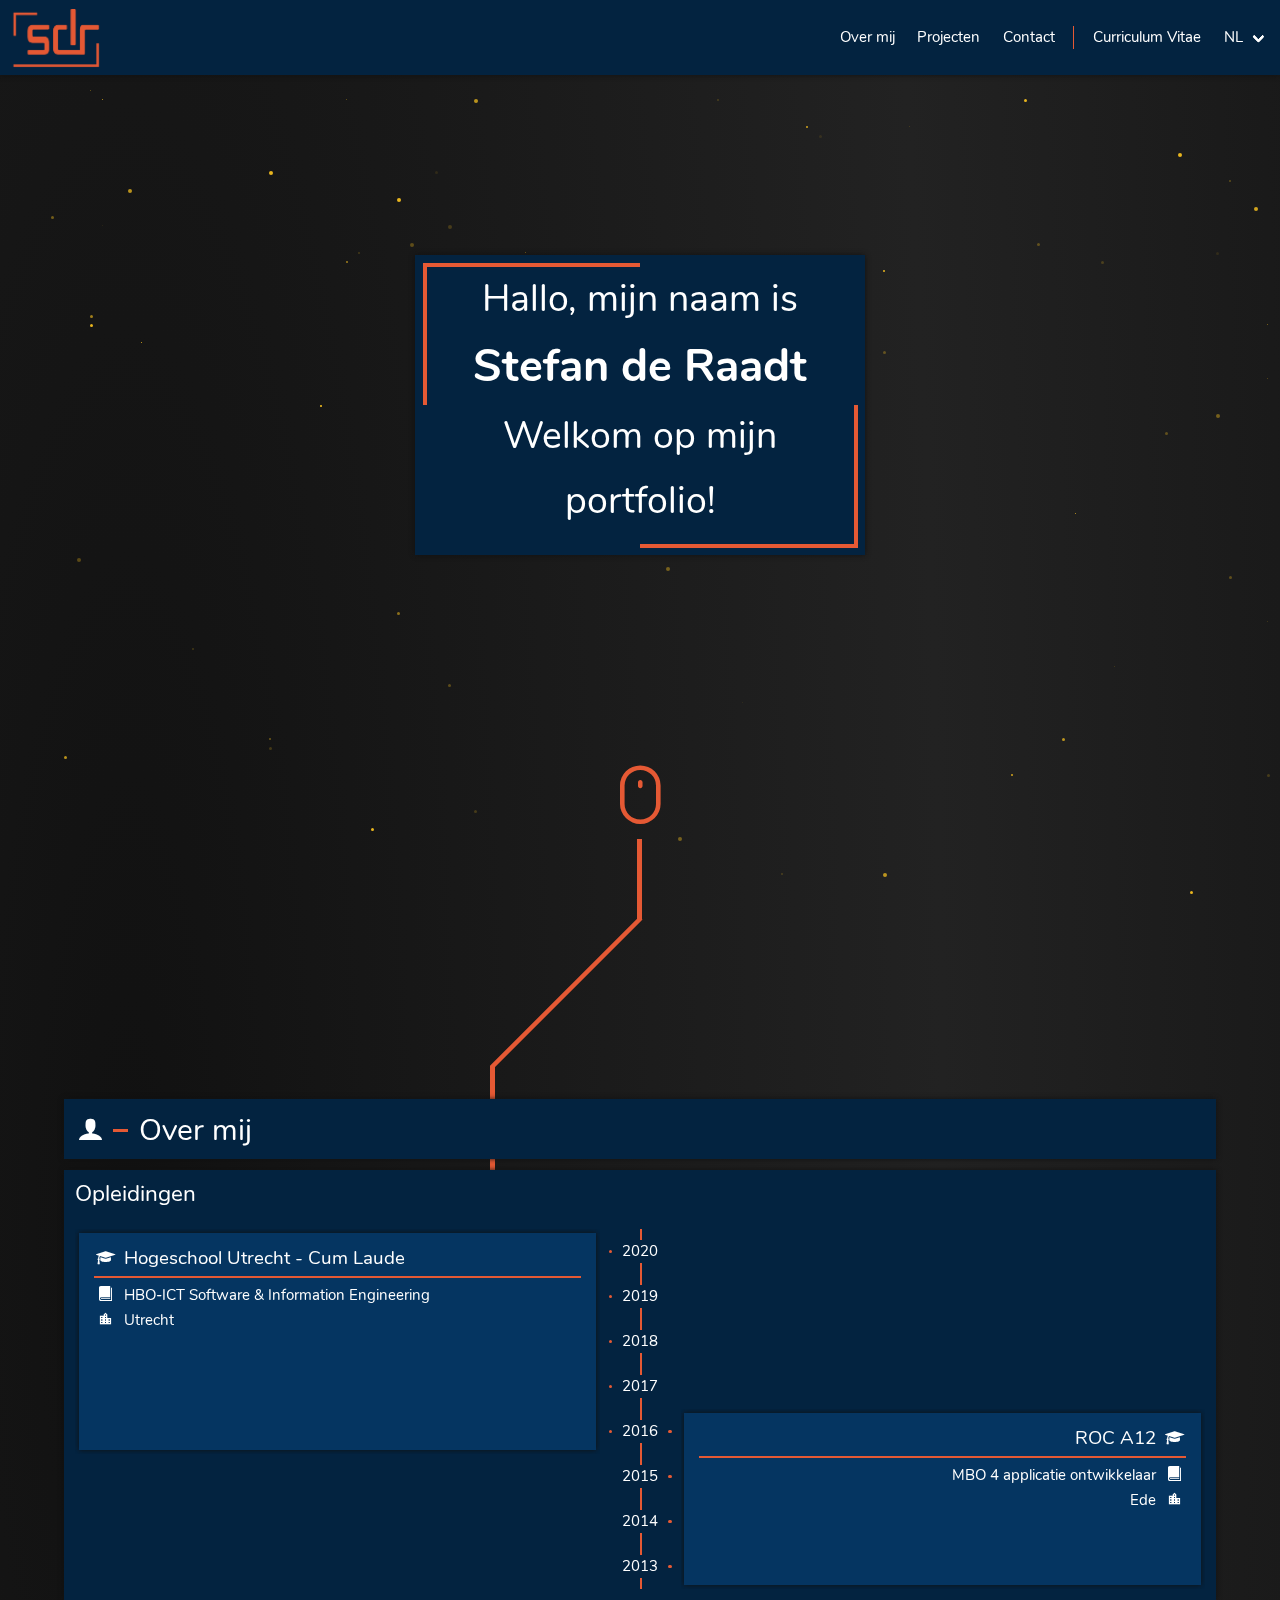
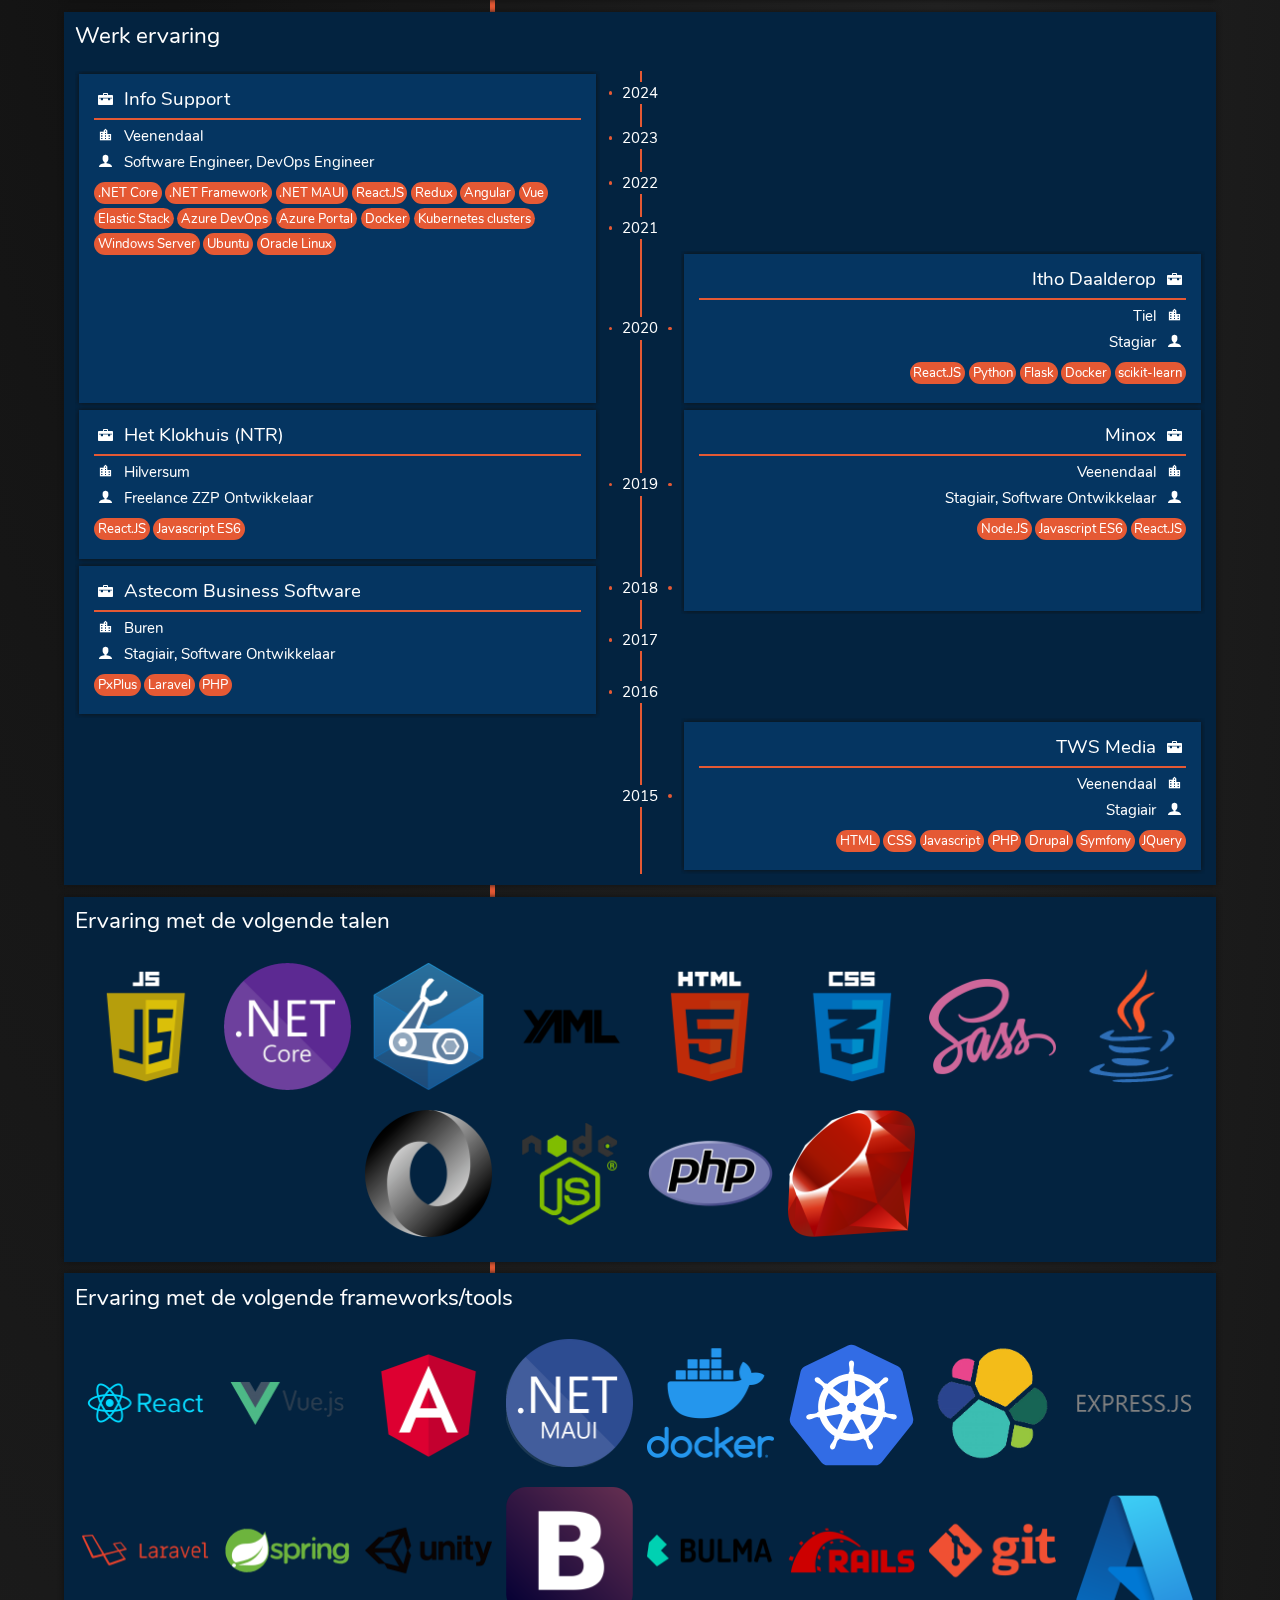
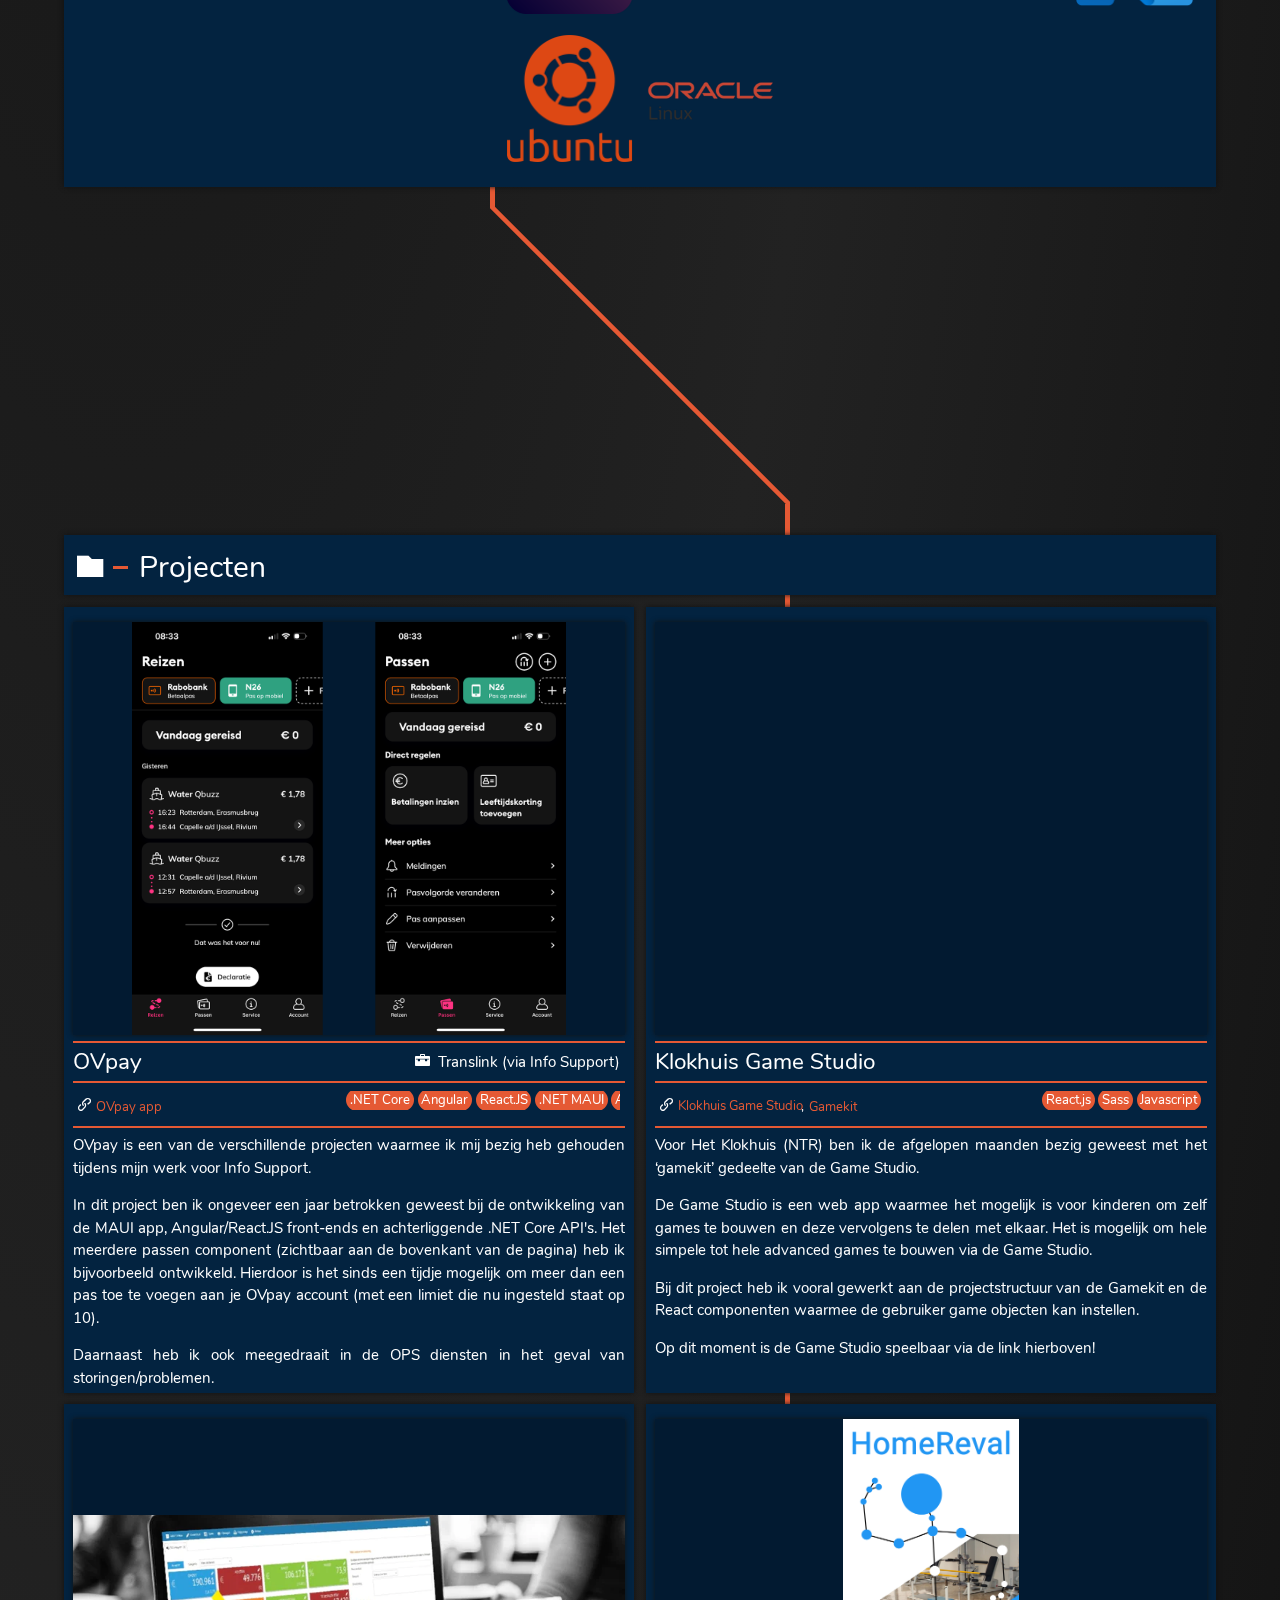
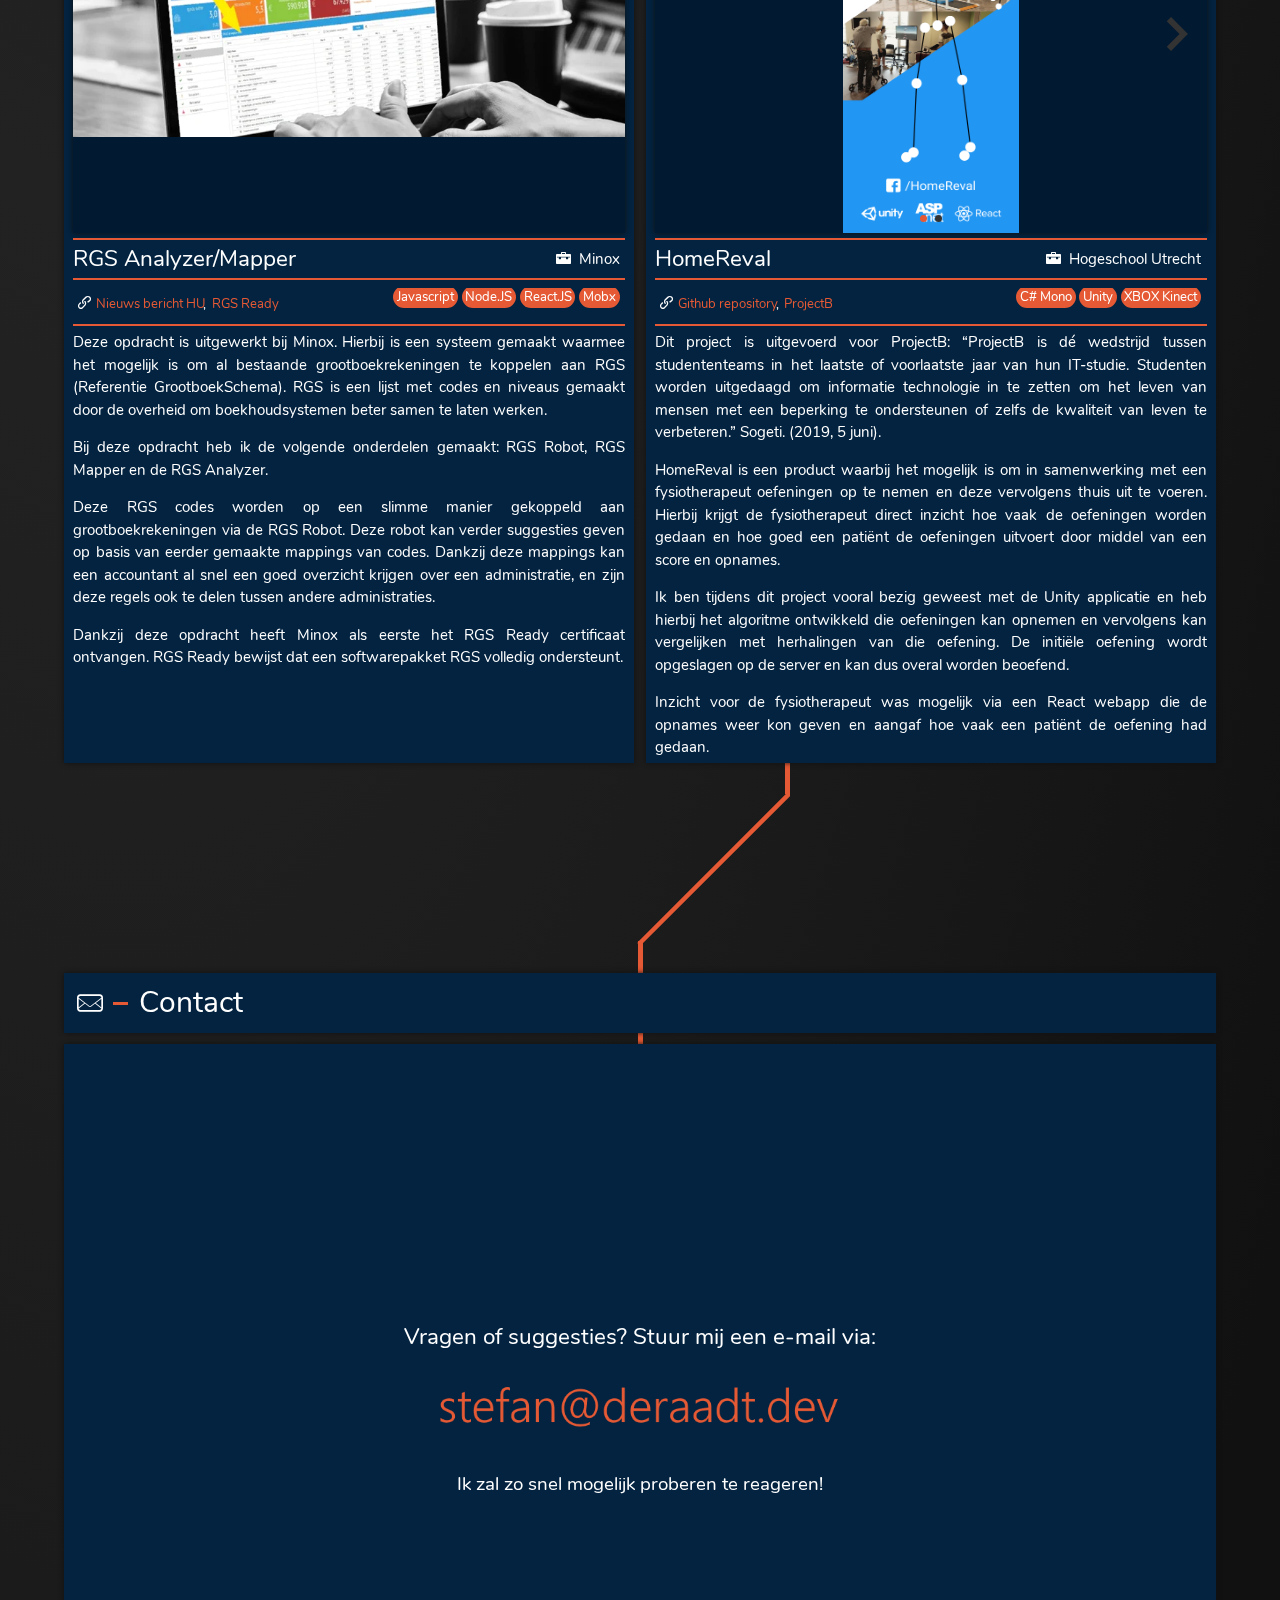
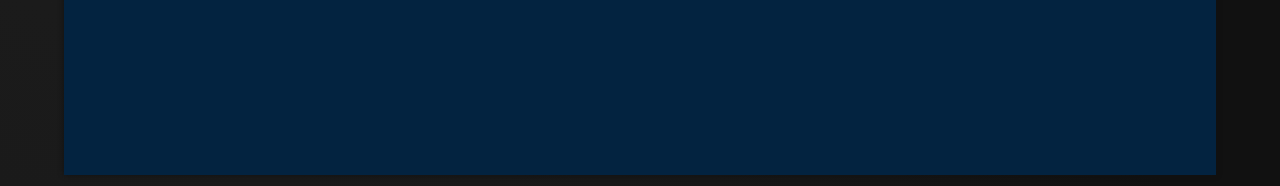
